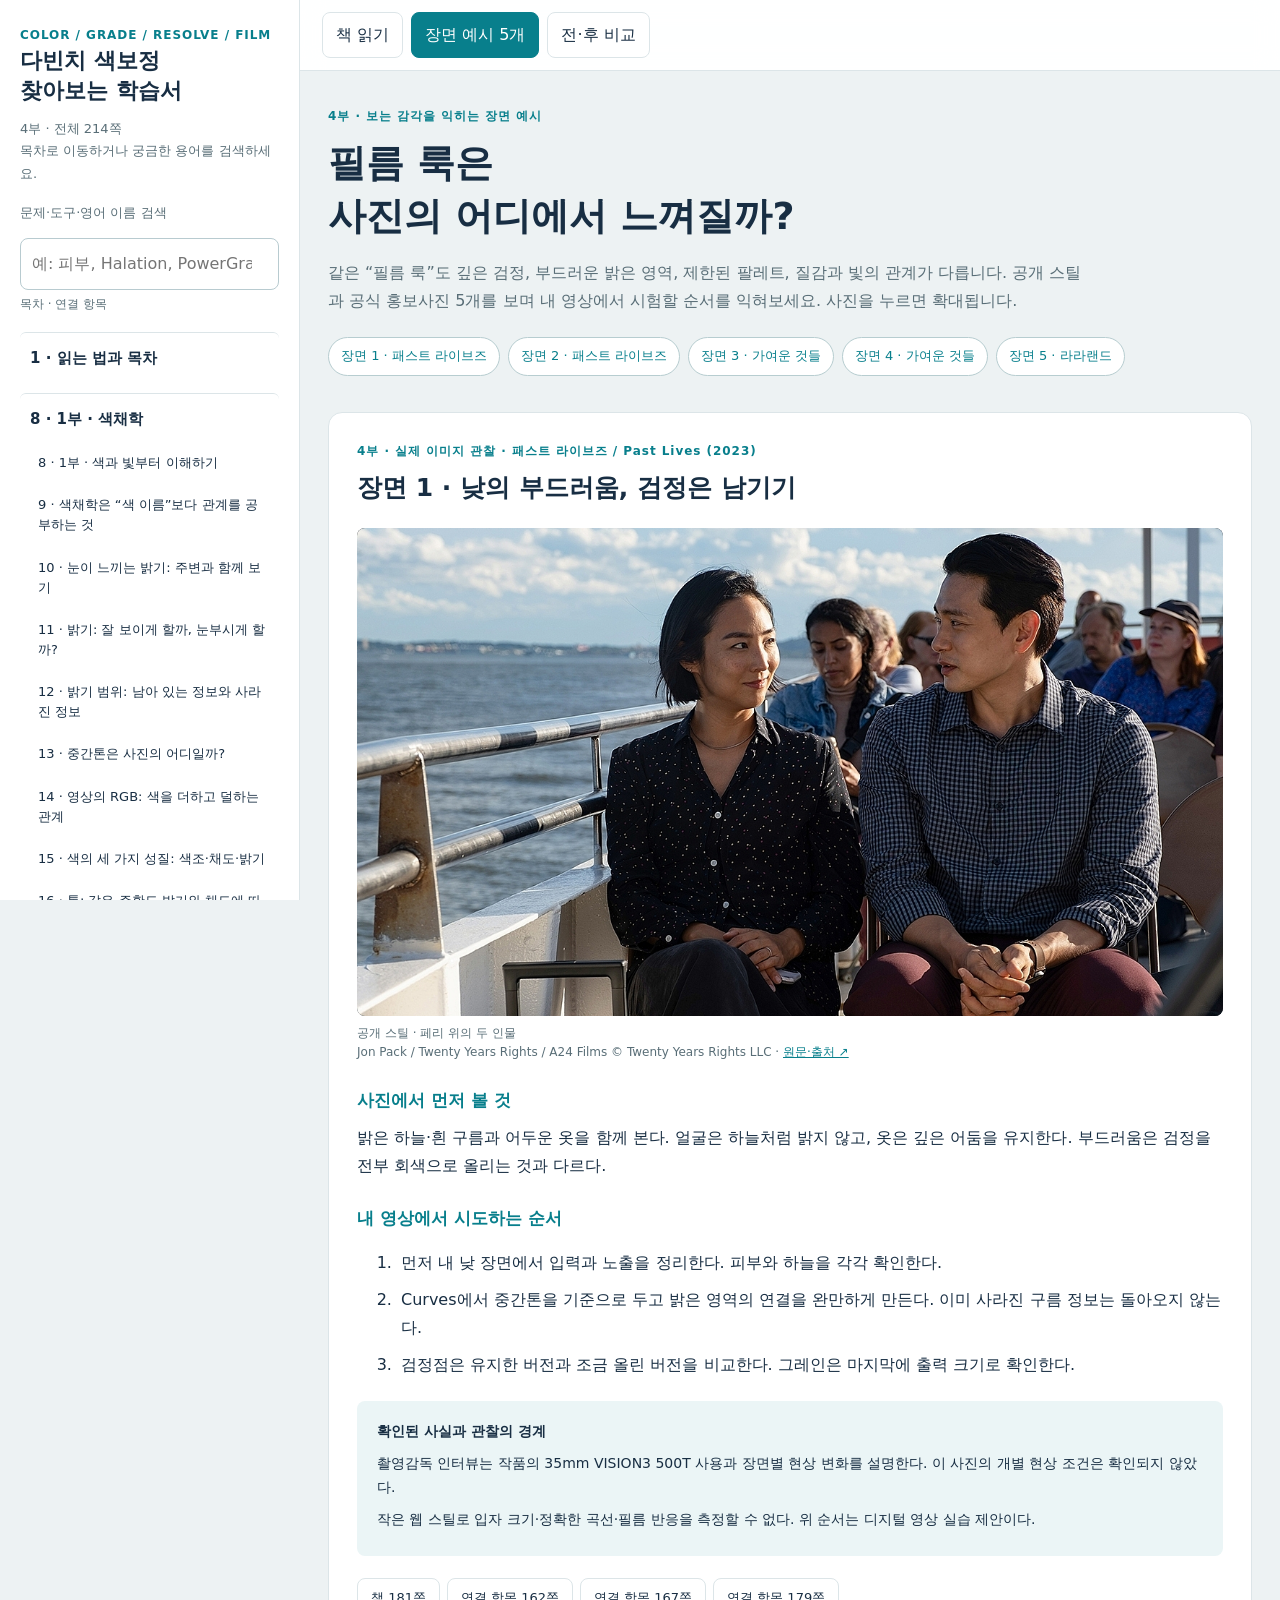
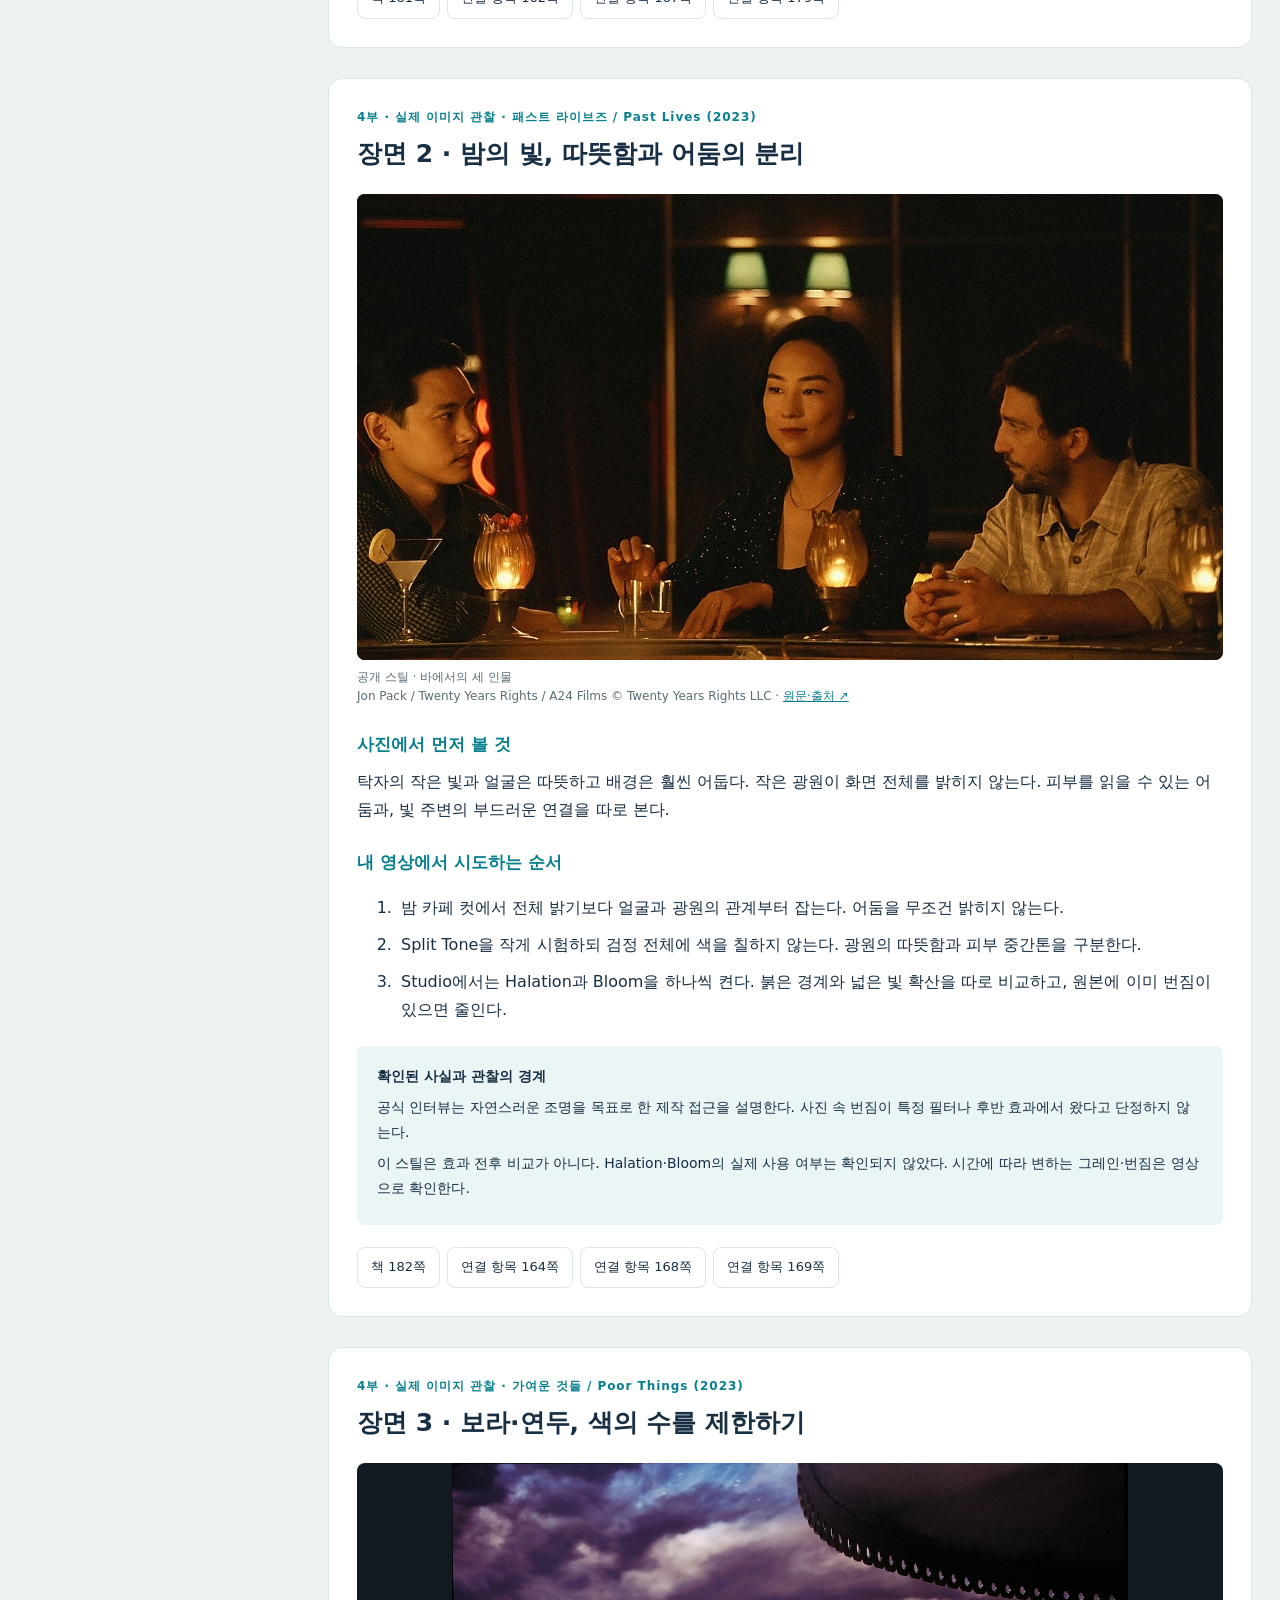
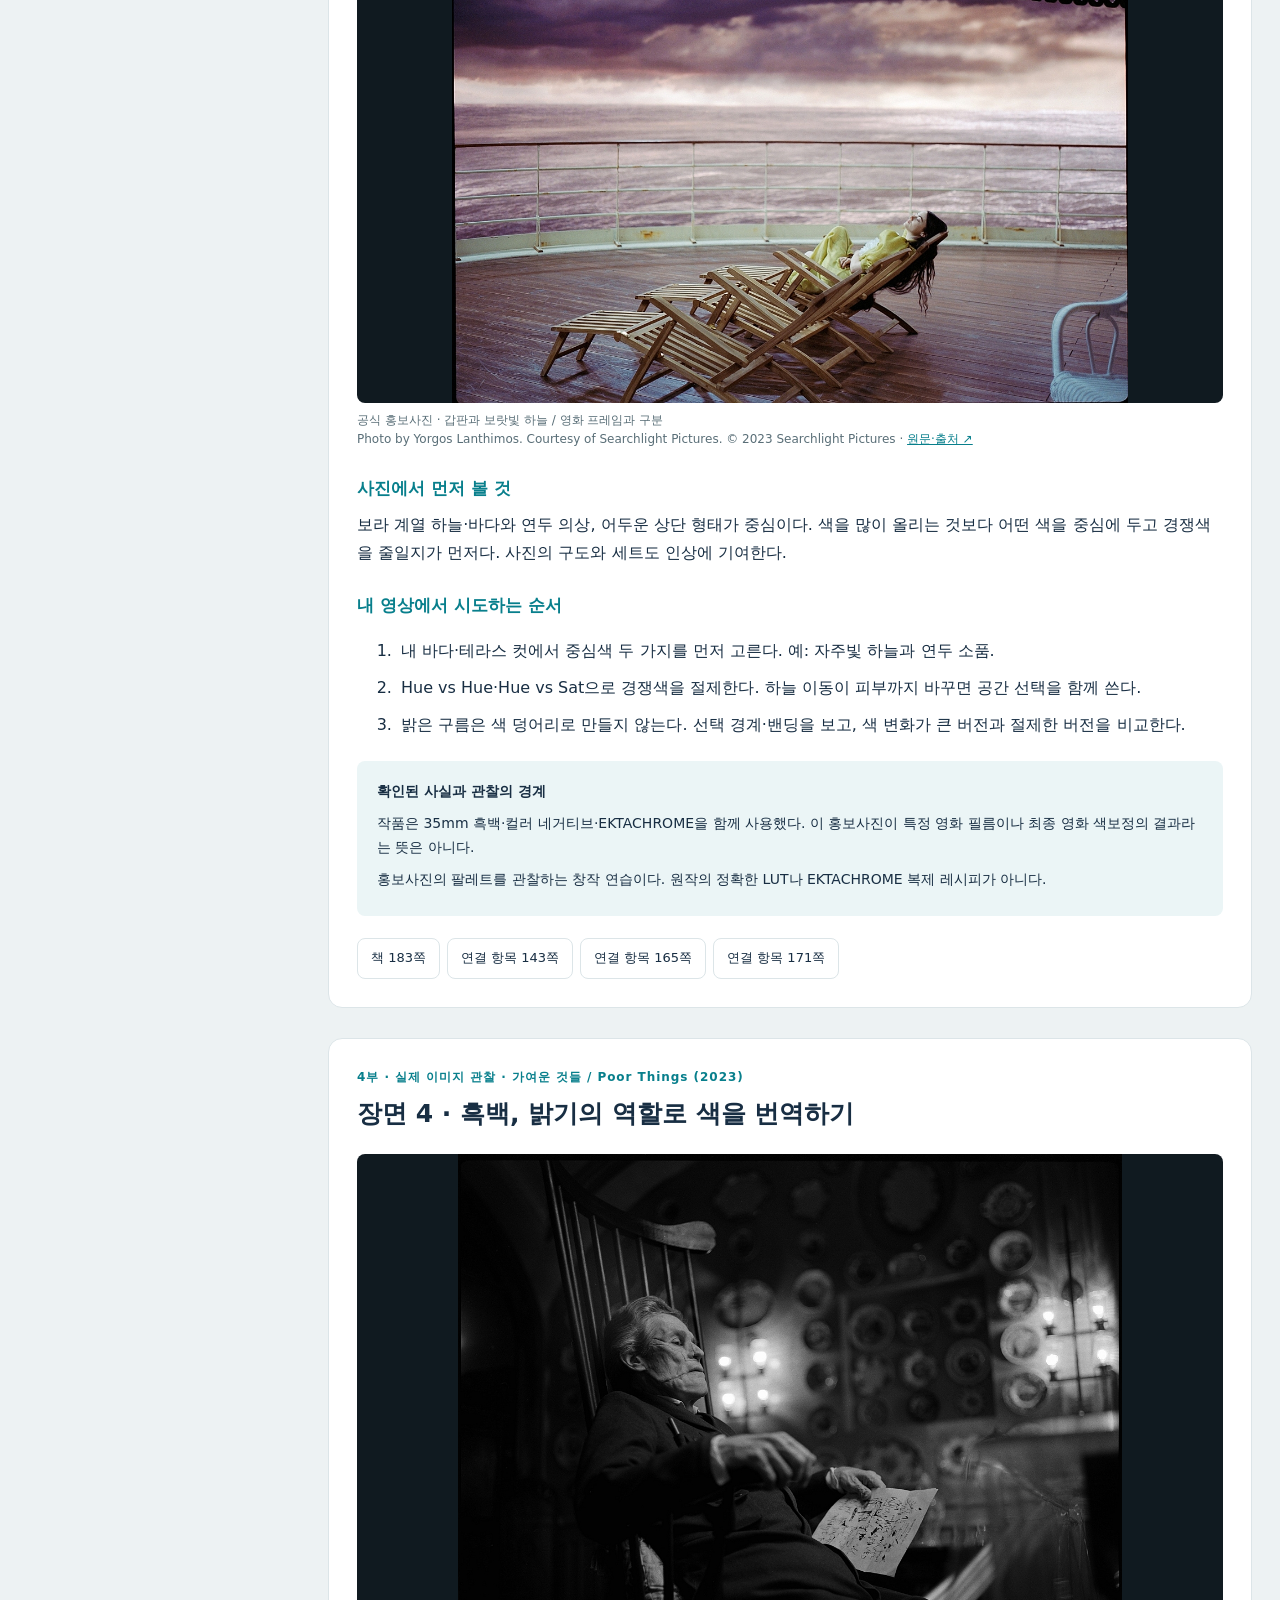
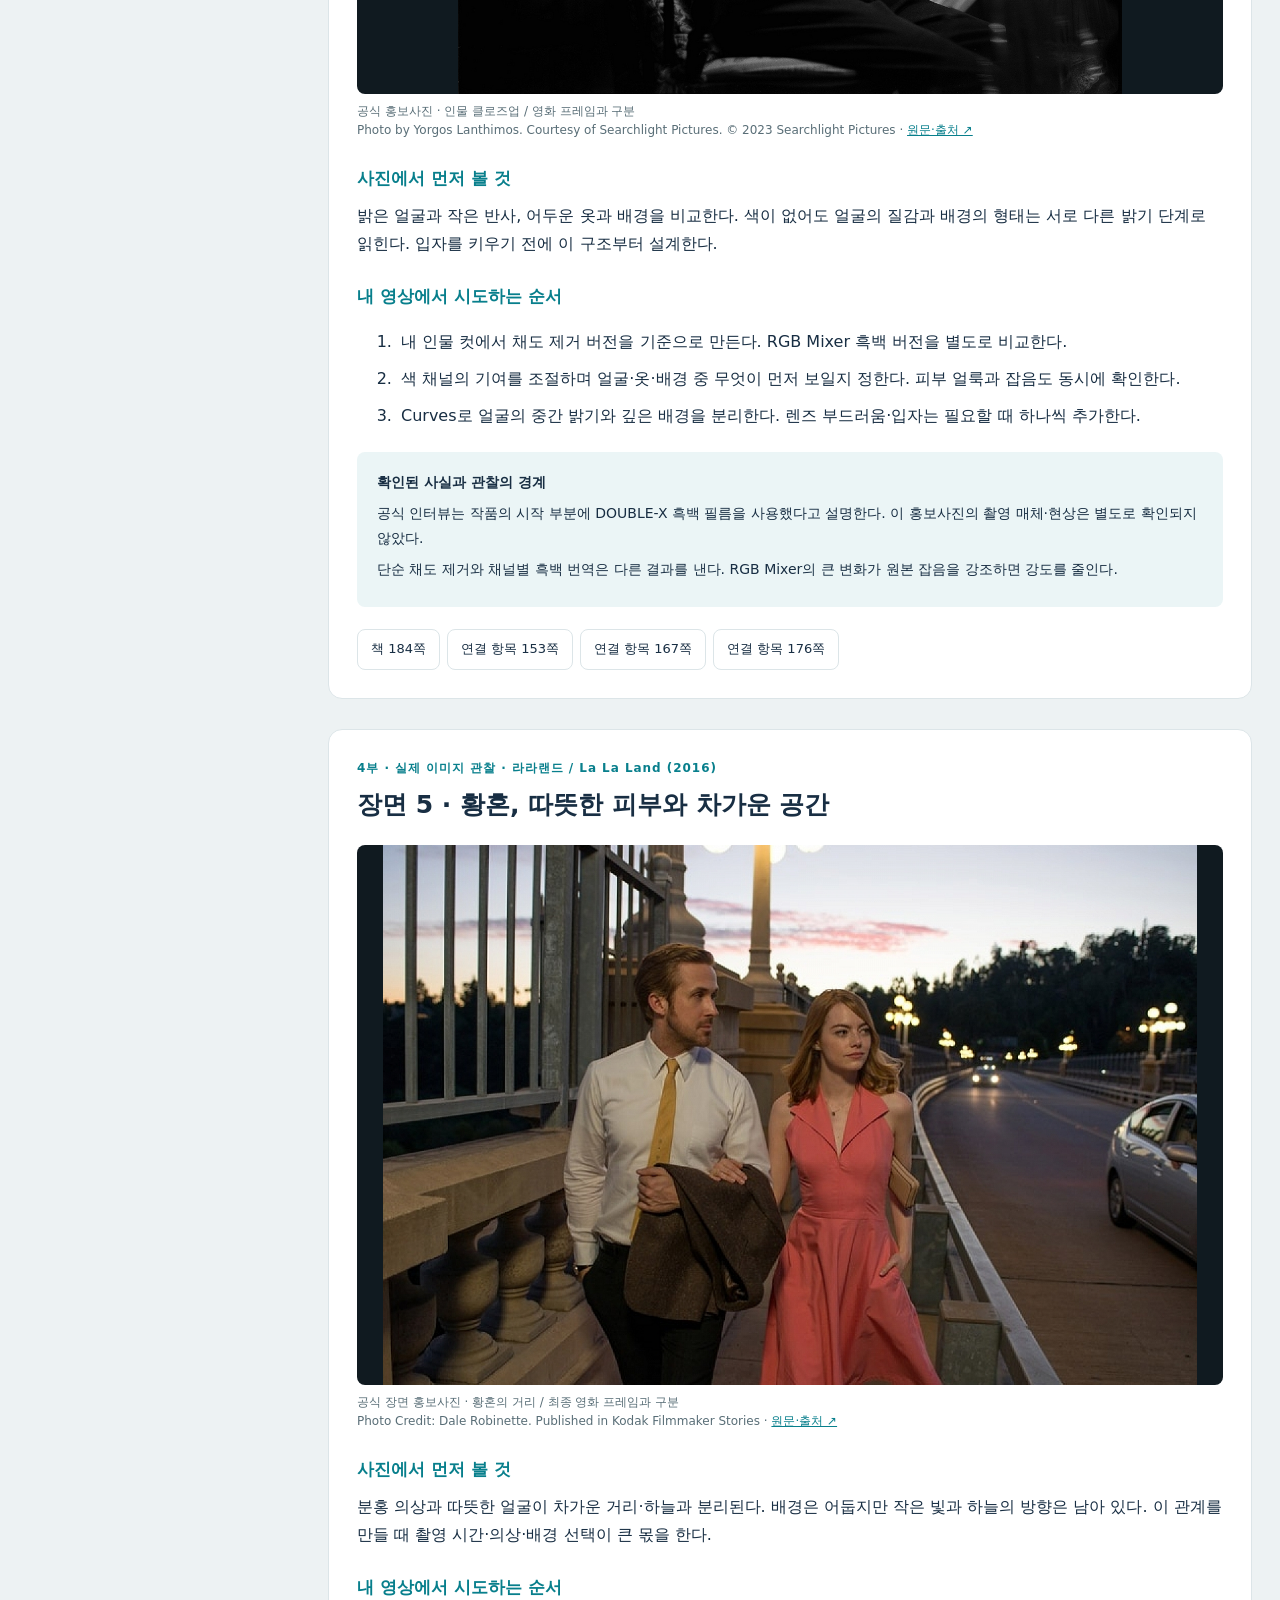
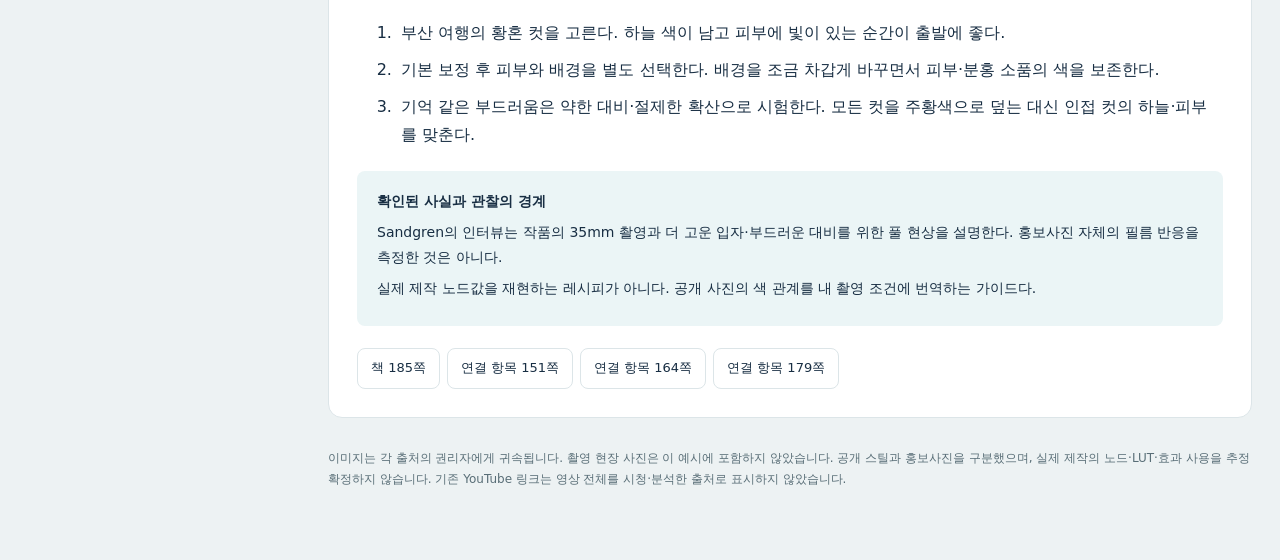
==== docs/index.html @ af492acb "Publish complete color grading workbook with 214 pages and interactive comparisons" ====
<!doctype html><html lang="ko"><head><meta charset="utf-8"><meta name="viewport" content="width=device-width,initial-scale=1"><title>다빈치 색보정 · 찾아보는 학습서</title><link rel="stylesheet" href="assets/site.css">
</head><body><div class="app"><aside id="sidebar"><div class="eyebrow">COLOR / GRADE / RESOLVE / FILM</div><div class="brand">다빈치 색보정<br>찾아보는 학습서</div><p class="intro">4부 · 전체 214쪽<br>목차로 이동하거나 궁금한 용어를 검색하세요.</p><label for="search" class="intro">문제·도구·영어 이름 검색</label><input id="search" class="search" type="search" placeholder="예: 피부, Halation, PowerGrade" autocomplete="off"><div class="status" id="searchStatus" aria-live="polite"></div><nav id="nav" aria-label="목차와 검색 결과"></nav></aside><main class="main"><header class="toolbar"><button id="menu" aria-label="목차 열기">☰ 목차</button><button id="bookTab" class="tab">책 읽기</button><button id="galleryTab" class="tab selected">장면 예시 5개</button><button id="compareTab" class="tab">전·후 비교</button><div class="spacer"></div><div id="paging" class="hidden"><button id="prev" aria-label="이전 쪽">←</button> <label for="pageInput">쪽</label> <input id="pageInput" type="number" min="1" max="214" value="161"> / 214 <button id="next" aria-label="다음 쪽">→</button></div></header><section id="gallery" class="gallery"><div class="eyebrow">4부 · 보는 감각을 익히는 장면 예시</div><h1>필름 룩은<br>사진의 어디에서 느껴질까?</h1><p class="gallery-lead">같은 “필름 룩”도 깊은 검정, 부드러운 밝은 영역, 제한된 팔레트, 질감과 빛의 관계가 다릅니다. 공개 스틸과 공식 홍보사진 5개를 보며 내 영상에서 시험할 순서를 익혀보세요. 사진을 누르면 확대됩니다.</p><div class="jump"><a href="#case-181">장면 1 · 패스트 라이브즈</a><a href="#case-182">장면 2 · 패스트 라이브즈</a><a href="#case-183">장면 3 · 가여운 것들</a><a href="#case-184">장면 4 · 가여운 것들</a><a href="#case-185">장면 5 · 라라랜드</a></div><article class="case" id="case-181"><div class="eyebrow">4부 · 실제 이미지 관찰 · 패스트 라이브즈 / Past Lives (2023)</div><h2>장면 1 · 낮의 부드러움, 검정은 남기기</h2><button class="photo-button" data-zoom="1" aria-label="장면 이미지 확대"><img loading="lazy" decoding="async" src="assets/images/823eb3d9e0256dcfe4535364.jpg" alt="공개 스틸 · 페리 위의 두 인물"></button><p class="caption">공개 스틸 · 페리 위의 두 인물<br>Jon Pack / Twenty Years Rights / A24 Films © Twenty Years Rights LLC · <a href="https://www.kodak.com/en/motion/blog-post/past-lives/" target="_blank" rel="noopener">원문·출처 ↗</a></p><h3>사진에서 먼저 볼 것</h3><p>밝은 하늘·흰 구름과 어두운 옷을 함께 본다. 얼굴은 하늘처럼 밝지 않고, 옷은 깊은 어둠을 유지한다. 부드러움은 검정을 전부 회색으로 올리는 것과 다르다.</p><h3>내 영상에서 시도하는 순서</h3><ol><li>먼저 내 낮 장면에서 입력과 노출을 정리한다. 피부와 하늘을 각각 확인한다.</li><li>Curves에서 중간톤을 기준으로 두고 밝은 영역의 연결을 완만하게 만든다. 이미 사라진 구름 정보는 돌아오지 않는다.</li><li>검정점은 유지한 버전과 조금 올린 버전을 비교한다. 그레인은 마지막에 출력 크기로 확인한다.</li></ol><div class="note"><strong>확인된 사실과 관찰의 경계</strong><p>촬영감독 인터뷰는 작품의 35mm VISION3 500T 사용과 장면별 현상 변화를 설명한다. 이 사진의 개별 현상 조건은 확인되지 않았다.</p><p>작은 웹 스틸로 입자 크기·정확한 곡선·필름 반응을 측정할 수 없다. 위 순서는 디지털 영상 실습 제안이다.</p></div><div class="related"><button data-page="181">책 181쪽</button><button data-page="162">연결 항목 162쪽</button><button data-page="167">연결 항목 167쪽</button><button data-page="179">연결 항목 179쪽</button></div></article><article class="case" id="case-182"><div class="eyebrow">4부 · 실제 이미지 관찰 · 패스트 라이브즈 / Past Lives (2023)</div><h2>장면 2 · 밤의 빛, 따뜻함과 어둠의 분리</h2><button class="photo-button" data-zoom="1" aria-label="장면 이미지 확대"><img loading="lazy" decoding="async" src="assets/images/79b90610fb35719395bbccd5.jpg" alt="공개 스틸 · 바에서의 세 인물"></button><p class="caption">공개 스틸 · 바에서의 세 인물<br>Jon Pack / Twenty Years Rights / A24 Films © Twenty Years Rights LLC · <a href="https://www.kodak.com/en/motion/blog-post/past-lives/" target="_blank" rel="noopener">원문·출처 ↗</a></p><h3>사진에서 먼저 볼 것</h3><p>탁자의 작은 빛과 얼굴은 따뜻하고 배경은 훨씬 어둡다. 작은 광원이 화면 전체를 밝히지 않는다. 피부를 읽을 수 있는 어둠과, 빛 주변의 부드러운 연결을 따로 본다.</p><h3>내 영상에서 시도하는 순서</h3><ol><li>밤 카페 컷에서 전체 밝기보다 얼굴과 광원의 관계부터 잡는다. 어둠을 무조건 밝히지 않는다.</li><li>Split Tone을 작게 시험하되 검정 전체에 색을 칠하지 않는다. 광원의 따뜻함과 피부 중간톤을 구분한다.</li><li>Studio에서는 Halation과 Bloom을 하나씩 켠다. 붉은 경계와 넓은 빛 확산을 따로 비교하고, 원본에 이미 번짐이 있으면 줄인다.</li></ol><div class="note"><strong>확인된 사실과 관찰의 경계</strong><p>공식 인터뷰는 자연스러운 조명을 목표로 한 제작 접근을 설명한다. 사진 속 번짐이 특정 필터나 후반 효과에서 왔다고 단정하지 않는다.</p><p>이 스틸은 효과 전후 비교가 아니다. Halation·Bloom의 실제 사용 여부는 확인되지 않았다. 시간에 따라 변하는 그레인·번짐은 영상으로 확인한다.</p></div><div class="related"><button data-page="182">책 182쪽</button><button data-page="164">연결 항목 164쪽</button><button data-page="168">연결 항목 168쪽</button><button data-page="169">연결 항목 169쪽</button></div></article><article class="case" id="case-183"><div class="eyebrow">4부 · 실제 이미지 관찰 · 가여운 것들 / Poor Things (2023)</div><h2>장면 3 · 보라·연두, 색의 수를 제한하기</h2><button class="photo-button" data-zoom="1" aria-label="장면 이미지 확대"><img loading="lazy" decoding="async" src="assets/images/cfcd561daa8208e9f5d9e74b.jpg" alt="공식 홍보사진 · 갑판과 보랏빛 하늘 / 영화 프레임과 구분"></button><p class="caption">공식 홍보사진 · 갑판과 보랏빛 하늘 / 영화 프레임과 구분<br>Photo by Yorgos Lanthimos. Courtesy of Searchlight Pictures. © 2023 Searchlight Pictures · <a href="https://www.kodak.com/en/motion/blog-post/poor-things/" target="_blank" rel="noopener">원문·출처 ↗</a></p><h3>사진에서 먼저 볼 것</h3><p>보라 계열 하늘·바다와 연두 의상, 어두운 상단 형태가 중심이다. 색을 많이 올리는 것보다 어떤 색을 중심에 두고 경쟁색을 줄일지가 먼저다. 사진의 구도와 세트도 인상에 기여한다.</p><h3>내 영상에서 시도하는 순서</h3><ol><li>내 바다·테라스 컷에서 중심색 두 가지를 먼저 고른다. 예: 자주빛 하늘과 연두 소품.</li><li>Hue vs Hue·Hue vs Sat으로 경쟁색을 절제한다. 하늘 이동이 피부까지 바꾸면 공간 선택을 함께 쓴다.</li><li>밝은 구름은 색 덩어리로 만들지 않는다. 선택 경계·밴딩을 보고, 색 변화가 큰 버전과 절제한 버전을 비교한다.</li></ol><div class="note"><strong>확인된 사실과 관찰의 경계</strong><p>작품은 35mm 흑백·컬러 네거티브·EKTACHROME을 함께 사용했다. 이 홍보사진이 특정 영화 필름이나 최종 영화 색보정의 결과라는 뜻은 아니다.</p><p>홍보사진의 팔레트를 관찰하는 창작 연습이다. 원작의 정확한 LUT나 EKTACHROME 복제 레시피가 아니다.</p></div><div class="related"><button data-page="183">책 183쪽</button><button data-page="143">연결 항목 143쪽</button><button data-page="165">연결 항목 165쪽</button><button data-page="171">연결 항목 171쪽</button></div></article><article class="case" id="case-184"><div class="eyebrow">4부 · 실제 이미지 관찰 · 가여운 것들 / Poor Things (2023)</div><h2>장면 4 · 흑백, 밝기의 역할로 색을 번역하기</h2><button class="photo-button" data-zoom="1" aria-label="장면 이미지 확대"><img loading="lazy" decoding="async" src="assets/images/c0706a14b0b24c38131659e8.jpg" alt="공식 홍보사진 · 인물 클로즈업 / 영화 프레임과 구분"></button><p class="caption">공식 홍보사진 · 인물 클로즈업 / 영화 프레임과 구분<br>Photo by Yorgos Lanthimos. Courtesy of Searchlight Pictures. © 2023 Searchlight Pictures · <a href="https://www.kodak.com/en/motion/blog-post/poor-things/" target="_blank" rel="noopener">원문·출처 ↗</a></p><h3>사진에서 먼저 볼 것</h3><p>밝은 얼굴과 작은 반사, 어두운 옷과 배경을 비교한다. 색이 없어도 얼굴의 질감과 배경의 형태는 서로 다른 밝기 단계로 읽힌다. 입자를 키우기 전에 이 구조부터 설계한다.</p><h3>내 영상에서 시도하는 순서</h3><ol><li>내 인물 컷에서 채도 제거 버전을 기준으로 만든다. RGB Mixer 흑백 버전을 별도로 비교한다.</li><li>색 채널의 기여를 조절하며 얼굴·옷·배경 중 무엇이 먼저 보일지 정한다. 피부 얼룩과 잡음도 동시에 확인한다.</li><li>Curves로 얼굴의 중간 밝기와 깊은 배경을 분리한다. 렌즈 부드러움·입자는 필요할 때 하나씩 추가한다.</li></ol><div class="note"><strong>확인된 사실과 관찰의 경계</strong><p>공식 인터뷰는 작품의 시작 부분에 DOUBLE-X 흑백 필름을 사용했다고 설명한다. 이 홍보사진의 촬영 매체·현상은 별도로 확인되지 않았다.</p><p>단순 채도 제거와 채널별 흑백 번역은 다른 결과를 낸다. RGB Mixer의 큰 변화가 원본 잡음을 강조하면 강도를 줄인다.</p></div><div class="related"><button data-page="184">책 184쪽</button><button data-page="153">연결 항목 153쪽</button><button data-page="167">연결 항목 167쪽</button><button data-page="176">연결 항목 176쪽</button></div></article><article class="case" id="case-185"><div class="eyebrow">4부 · 실제 이미지 관찰 · 라라랜드 / La La Land (2016)</div><h2>장면 5 · 황혼, 따뜻한 피부와 차가운 공간</h2><button class="photo-button" data-zoom="1" aria-label="장면 이미지 확대"><img loading="lazy" decoding="async" src="assets/images/c936b6c11aff1d469ea8ab65.jpg" alt="공식 장면 홍보사진 · 황혼의 거리 / 최종 영화 프레임과 구분"></button><p class="caption">공식 장면 홍보사진 · 황혼의 거리 / 최종 영화 프레임과 구분<br>Photo Credit: Dale Robinette. Published in Kodak Filmmaker Stories · <a href="https://www.kodak.com/en/motion/blog-post/la-la-land/" target="_blank" rel="noopener">원문·출처 ↗</a></p><h3>사진에서 먼저 볼 것</h3><p>분홍 의상과 따뜻한 얼굴이 차가운 거리·하늘과 분리된다. 배경은 어둡지만 작은 빛과 하늘의 방향은 남아 있다. 이 관계를 만들 때 촬영 시간·의상·배경 선택이 큰 몫을 한다.</p><h3>내 영상에서 시도하는 순서</h3><ol><li>부산 여행의 황혼 컷을 고른다. 하늘 색이 남고 피부에 빛이 있는 순간이 출발에 좋다.</li><li>기본 보정 후 피부와 배경을 별도 선택한다. 배경을 조금 차갑게 바꾸면서 피부·분홍 소품의 색을 보존한다.</li><li>기억 같은 부드러움은 약한 대비·절제한 확산으로 시험한다. 모든 컷을 주황색으로 덮는 대신 인접 컷의 하늘·피부를 맞춘다.</li></ol><div class="note"><strong>확인된 사실과 관찰의 경계</strong><p>Sandgren의 인터뷰는 작품의 35mm 촬영과 더 고운 입자·부드러운 대비를 위한 풀 현상을 설명한다. 홍보사진 자체의 필름 반응을 측정한 것은 아니다.</p><p>실제 제작 노드값을 재현하는 레시피가 아니다. 공개 사진의 색 관계를 내 촬영 조건에 번역하는 가이드다.</p></div><div class="related"><button data-page="185">책 185쪽</button><button data-page="151">연결 항목 151쪽</button><button data-page="164">연결 항목 164쪽</button><button data-page="179">연결 항목 179쪽</button></div></article><footer>이미지는 각 출처의 권리자에게 귀속됩니다. 촬영 현장 사진은 이 예시에 포함하지 않았습니다. 공개 스틸과 홍보사진을 구분했으며, 실제 제작의 노드·LUT·효과 사용을 추정 확정하지 않습니다. 기존 YouTube 링크는 영상 전체를 시청·분석한 출처로 표시하지 않았습니다.</footer></section><section id="compare" class="gallery hidden"><div class="eyebrow">BEFORE / AFTER · 전체 비교 예시</div><h1>가운데 바를 움직여<br>변화한 곳을 찾아보세요.</h1><p class="gallery-lead">책의 비교 예시 62개 항목, 95개 변형을 모았습니다. 커브·색온도·채도·부분 보정·필름 효과까지 기준과 변형을 비교하세요. 컴퓨터와 휴대폰에서 가운데 손잡이를 드래그하거나 아래 슬라이더·버튼을 사용할 수 있습니다. 왼쪽은 기준, 오른쪽은 선택한 변형입니다.</p><div class="comparison-filter"><label>분류 <select id="compareCategory"><option value="all">전체</option><option value="color">색채·밝기·배색</option><option value="curves">커브·검정·하이라이트</option><option value="partial">도구·부분 보정·매칭</option><option value="film">필름·할레이션·그레인·빛번짐</option></select></label><label>바로 찾기 <input id="compareSearch" type="search" placeholder="예: 역S, 검정, 틴트"></label><label>항목 이동 <select id="compareJump"><option value="">비교 예시 선택</option><option value="compare-11">11쪽 · 밝기: 잘 보이게 할까, 눈부시게 할까?</option><option value="compare-12">12쪽 · 밝기 범위: 남아 있는 정보와 사라진 정보</option><option value="compare-15">15쪽 · 색의 세 가지 성질: 색조·채도·밝기</option><option value="compare-17">17쪽 · 색 조절: 따뜻함과 진함은 다르다</option><option value="compare-20">20쪽 · 색온도 × 틴트: 두 축의 조합을 눈으로</option><option value="compare-21">21쪽 · 색온도 응용: 치우침을 고칠 때와 분위기를 만들 때</option><option value="compare-22">22쪽 · 틴트 응용: 초록을 줄인 뒤 자홍으로 넘기지 않기</option><option value="compare-23">23쪽 · 화이트밸런스: 빛의 색부터 정리하기</option><option value="compare-24">24쪽 · 혼합 조명: 한 번의 색온도로 둘 다 맞을까?</option><option value="compare-25">25쪽 · 대비 두 종류: 장면 전체와 작은 질감</option><option value="compare-26">26쪽 · 대비: 쨍함과 부드러움</option><option value="compare-27">27쪽 · 빛의 부드러움은 색온도와 다르다</option><option value="compare-28">28쪽 · 색 대비: “쨍함” 말고 무엇이 다른가?</option><option value="compare-34">34쪽 · 모든 색을 진하게 하지 않아도 눈길을 끌 수 있어</option><option value="compare-35">35쪽 · 밝고 연한 색감: 채도만 내리는 것과 비교</option><option value="compare-36">36쪽 · 포근함 만들기: 노랗게만 하면 될까?</option><option value="compare-37">37쪽 · 같은 장면, 다른 이야기: 네 가지 색감 시험</option><option value="compare-38">38쪽 · 색을 많이 바꾸면 줄무늬가 생기는 이유</option><option value="compare-49">49쪽 · 커브의 기울기: 밝기 차이를 벌리고 모으기</option><option value="compare-50">50쪽 · 커브는 밝기 길을 바꾸는 그림</option><option value="compare-51">51쪽 · 앵커 점: 바꾸고 싶은 곳과 지키고 싶은 곳</option><option value="compare-52">52쪽 · 6가지 커브: 결과부터 보기</option><option value="compare-53">53쪽 · 감마형 커브도 가능해: S자만 있는 게 아니다</option><option value="compare-54">54쪽 · S커브: 밋밋할 때 먼저 시험</option><option value="compare-55">55쪽 · 역S커브: 이미 너무 강한 대비</option><option value="compare-56">56쪽 · 가운데 올리기: 얼굴이 어두울 때</option><option value="compare-57">57쪽 · 밝은 영역 누르기: 눈부심 줄이기</option><option value="compare-58">58쪽 · 검정점 올리기: 부드러운 검정</option><option value="compare-59">59쪽 · 의도적 적용 1 · 해변을 역S로 부드럽게</option><option value="compare-60">60쪽 · 의도적 적용 2 · 야경에 약한 역S</option><option value="compare-61">61쪽 · 의도적 적용 3 · 검정은 유지하고 그림자만 올리기</option><option value="compare-62">62쪽 · 의도적 적용 4 · 수중 인물을 가운데 커브로</option><option value="compare-63">63쪽 · 의도적 적용 5 · 검정점만 약하게 들어 올리기</option><option value="compare-64">64쪽 · 의도적 적용 6 · 창빛의 눈부심 누르기</option><option value="compare-65">65쪽 · 일부러 망쳐보기: 평평한 구간과 검정 뭉침</option><option value="compare-66">66쪽 · RGB 커브로 색 나누기: 푸른 그림자·따뜻한 밝은 쪽</option><option value="compare-67">67쪽 · 커브를 겹치면: 같은 조절도 순서에 따라</option><option value="compare-77">77쪽 · 사례 1 · 따뜻한 카페의 판단 과정</option><option value="compare-78">78쪽 · 사례 2 · 차분한 해변, 역 S의 이유</option><option value="compare-79">79쪽 · 사례 3 · 야경의 어둠은 남겨두기</option><option value="compare-80">80쪽 · 사례 4 · 수중 얼굴과 물의 분리</option><option value="compare-82">82쪽 · LOG·RAW·색공간: 서로 다른 질문이다</option><option value="compare-87">87쪽 · 밝기 조절: 어디가 함께 바뀔까?</option><option value="compare-89">89쪽 · 스코프: 눈을 도와주는 밝기·색 지도</option><option value="compare-93">93쪽 · 배경만 덜 진하게: 선택 색 조절</option><option value="compare-94">94쪽 · 선택 커브 이름 읽기: 앞은 고르는 기준, 뒤는 바꾸는 것</option><option value="compare-95">95쪽 · Qualifier: 색·채도·밝기로 골라보기</option><option value="compare-96">96쪽 · 얼굴만 밝히기: 부분 보정과 추적</option><option value="compare-97">97쪽 · 컷 연결: 한 장보다 앞뒤 장면</option><option value="compare-98">98쪽 · 수중 장면: 잃어버린 빨강을 억지로 만들지 않기</option><option value="compare-100">100쪽 · 필름룩: 입자 하나보다 여러 요소의 조합</option><option value="compare-101">101쪽 · 할레이션: 밝은 경계의 따뜻한 번짐</option><option value="compare-101-detail">101쪽 · 할레이션: 밝은 경계의 따뜻한 번짐 · 같은 파도 확대</option><option value="compare-102">102쪽 · 필름그레인: 미세한 질감을 더하기</option><option value="compare-103">103쪽 · 몽환적인 빛번짐: 원본을 통째로 흐리지 않기</option><option value="compare-105">105쪽 · 무료 버전에서 연습할 수 있는 방향</option><option value="compare-114">114쪽 · 해변: 완만한 역 S 커브 만들기</option><option value="compare-115">115쪽 · 창문: 하이라이트를 보호하는 조정</option><option value="compare-116">116쪽 · 얼굴: Window와 Tracker로 공간 선택하기</option><option value="compare-117">117쪽 · 배경색: Hue vs Sat와 Qualifier의 차이</option><option value="compare-119">119쪽 · 수중: 색 복원보다 자연스러운 분리</option><option value="compare-120">120쪽 · 필름 룩: 효과마다 목적을 하나씩</option></select></label><div id="compareCount" aria-live="polite"></div></div><article class="case comparison-card" id="compare-11" data-category="color" data-page="11" data-title="밝기: 잘 보이게 할까, 눈부시게 할까?"><div class="eyebrow">책 11쪽 · 같은 장면 / 같은 단계 그림</div><h2>밝기: 잘 보이게 할까, 눈부시게 할까?</h2><label class="variant-label">비교할 변형 <select class="variant-select"><option value="0">어둡게 만든 예시</option><option value="1">밝게 만든 예시</option></select></label><div class="compare-stage" style="--pos:50%" data-before="101" data-variants="[{&quot;image&quot;: &quot;110&quot;, &quot;label&quot;: &quot;어둡게 만든 예시&quot;}, {&quot;image&quot;: &quot;111&quot;, &quot;label&quot;: &quot;밝게 만든 예시&quot;}]"><img class="before" alt="밝기: 잘 보이게 할까, 눈부시게 할까? · 기준" draggable="false" loading="lazy"><img class="after" alt="밝기: 잘 보이게 할까, 눈부시게 할까? · 변형" draggable="false" loading="lazy"><span class="before-label">BEFORE · 기준</span><span class="after-label">AFTER · 변형</span><div class="divider"><button class="drag-handle" aria-label="비교 경계 드래그" tabindex="-1">↔</button></div></div><div class="compare-control"><label for="range-compare-11">비교 경계 <output>50%</output></label><input id="range-compare-11" class="compare-range" type="range" min="0" max="100" value="50" aria-label="밝기: 잘 보이게 할까, 눈부시게 할까? 전후 비교 경계"><div class="compare-presets"><button data-percent="0">후 전체</button><button data-percent="50">반씩</button><button data-percent="100">전 전체</button></div></div><p>볼과 창밖을 함께 보자 왼쪽은 볼과 옷이 덜 보여. 오른쪽은 볼이 밝아졌지만 창밖과 옷의 밝은 무늬가 뭉칠 수 있어. 전체를 밝히</p><p class="caption">왼쪽 기준: 기준 사진 · 오른쪽: 위에서 선택한 변형.<br>사진의 밝기·색·질감 변화를 설명하는 교육용 예시이며 실제 Resolve 출력·카메라 LOG·필름 응답의 재현이 아니다. 사진 출처는 책 127쪽.</p><div class="related"><button data-page="11">설명·커브 그림 11쪽</button><button data-page="127">출처 127쪽</button></div></article><article class="case comparison-card" id="compare-12" data-category="color" data-page="12" data-title="밝기 범위: 남아 있는 정보와 사라진 정보"><div class="eyebrow">책 12쪽 · 같은 장면 / 같은 단계 그림</div><h2>밝기 범위: 남아 있는 정보와 사라진 정보</h2><label class="variant-label">비교할 변형 <select class="variant-select"><option value="0">잘라낸 뒤 전체를 어둡게</option></select></label><div class="compare-stage" style="--pos:50%" data-before="116" data-variants="[{&quot;image&quot;: &quot;117&quot;, &quot;label&quot;: &quot;잘라낸 뒤 전체를 어둡게&quot;}]"><img class="before" alt="밝기 범위: 남아 있는 정보와 사라진 정보 · 기준" draggable="false" loading="lazy"><img class="after" alt="밝기 범위: 남아 있는 정보와 사라진 정보 · 변형" draggable="false" loading="lazy"><span class="before-label">BEFORE · 기준</span><span class="after-label">AFTER · 변형</span><div class="divider"><button class="drag-handle" aria-label="비교 경계 드래그" tabindex="-1">↔</button></div></div><div class="compare-control"><label for="range-compare-12">비교 경계 <output>50%</output></label><input id="range-compare-12" class="compare-range" type="range" min="0" max="100" value="50" aria-label="밝기 범위: 남아 있는 정보와 사라진 정보 전후 비교 경계"><div class="compare-presets"><button data-percent="0">후 전체</button><button data-percent="50">반씩</button><button data-percent="100">전 전체</button></div></div><p>흰 부분을 내렸는데 무늬가 안 돌아와 왼쪽에서 여러 밝은 값이 모두 흰색으로 뭉쳤어. 그 결과를 어둡게 만든 오른쪽에서는 뭉친 흰 부분이 회색</p><p class="caption">왼쪽 기준: 일부러 밝기를 잘라낸 예시 · 오른쪽: 위에서 선택한 변형.<br>사진의 밝기·색·질감 변화를 설명하는 교육용 예시이며 실제 Resolve 출력·카메라 LOG·필름 응답의 재현이 아니다. 사진 출처는 책 127쪽.</p><div class="related"><button data-page="12">설명·커브 그림 12쪽</button><button data-page="127">출처 127쪽</button></div></article><article class="case comparison-card" id="compare-15" data-category="color" data-page="15" data-title="색의 세 가지 성질: 색조·채도·밝기"><div class="eyebrow">책 15쪽 · 같은 장면 / 같은 단계 그림</div><h2>색의 세 가지 성질: 색조·채도·밝기</h2><label class="variant-label">비교할 변형 <select class="variant-select"><option value="0">색 방향을 바꾼 예시</option><option value="1">채도를 줄인 예시</option><option value="2">밝기를 낮춘 예시</option></select></label><div class="compare-stage" style="--pos:50%" data-before="96" data-variants="[{&quot;image&quot;: &quot;130&quot;, &quot;label&quot;: &quot;색 방향을 바꾼 예시&quot;}, {&quot;image&quot;: &quot;131&quot;, &quot;label&quot;: &quot;채도를 줄인 예시&quot;}, {&quot;image&quot;: &quot;132&quot;, &quot;label&quot;: &quot;밝기를 낮춘 예시&quot;}]"><img class="before" alt="색의 세 가지 성질: 색조·채도·밝기 · 기준" draggable="false" loading="lazy"><img class="after" alt="색의 세 가지 성질: 색조·채도·밝기 · 변형" draggable="false" loading="lazy"><span class="before-label">BEFORE · 기준</span><span class="after-label">AFTER · 변형</span><div class="divider"><button class="drag-handle" aria-label="비교 경계 드래그" tabindex="-1">↔</button></div></div><div class="compare-control"><label for="range-compare-15">비교 경계 <output>50%</output></label><input id="range-compare-15" class="compare-range" type="range" min="0" max="100" value="50" aria-label="색의 세 가지 성질: 색조·채도·밝기 전후 비교 경계"><div class="compare-presets"><button data-percent="0">후 전체</button><button data-percent="50">반씩</button><button data-percent="100">전 전체</button></div></div><p>같은 “차분함”도 방법이 달라 채도를 줄이면 색이 덜 튀어. 밝기를 낮추면 어둡고 무거워질 수 있어. 색을 청록 쪽으로 옮기면 느낌이 달</p><p class="caption">왼쪽 기준: 원래 기준 사진 · 오른쪽: 위에서 선택한 변형.<br>사진의 밝기·색·질감 변화를 설명하는 교육용 예시이며 실제 Resolve 출력·카메라 LOG·필름 응답의 재현이 아니다. 사진 출처는 책 127쪽.</p><div class="related"><button data-page="15">설명·커브 그림 15쪽</button><button data-page="127">출처 127쪽</button></div></article><article class="case comparison-card" id="compare-17" data-category="color" data-page="17" data-title="색 조절: 따뜻함과 진함은 다르다"><div class="eyebrow">책 17쪽 · 같은 장면 / 같은 단계 그림</div><h2>색 조절: 따뜻함과 진함은 다르다</h2><label class="variant-label">비교할 변형 <select class="variant-select"><option value="0">따뜻한 방향</option><option value="1">색을 연하게</option><option value="2">초록빛 치우침 예시</option></select></label><div class="compare-stage" style="--pos:50%" data-before="101" data-variants="[{&quot;image&quot;: &quot;141&quot;, &quot;label&quot;: &quot;따뜻한 방향&quot;}, {&quot;image&quot;: &quot;142&quot;, &quot;label&quot;: &quot;색을 연하게&quot;}, {&quot;image&quot;: &quot;143&quot;, &quot;label&quot;: &quot;초록빛 치우침 예시&quot;}]"><img class="before" alt="색 조절: 따뜻함과 진함은 다르다 · 기준" draggable="false" loading="lazy"><img class="after" alt="색 조절: 따뜻함과 진함은 다르다 · 변형" draggable="false" loading="lazy"><span class="before-label">BEFORE · 기준</span><span class="after-label">AFTER · 변형</span><div class="divider"><button class="drag-handle" aria-label="비교 경계 드래그" tabindex="-1">↔</button></div></div><div class="compare-control"><label for="range-compare-17">비교 경계 <output>50%</output></label><input id="range-compare-17" class="compare-range" type="range" min="0" max="100" value="50" aria-label="색 조절: 따뜻함과 진함은 다르다 전후 비교 경계"><div class="compare-presets"><button data-percent="0">후 전체</button><button data-percent="50">반씩</button><button data-percent="100">전 전체</button></div></div><p>도구 이름 쉽게 이해하면 Temperature / 색온도 따뜻함↔차가움 관계를 바꾸기</p><p class="caption">왼쪽 기준: 기준 사진 · 오른쪽: 위에서 선택한 변형.<br>사진의 밝기·색·질감 변화를 설명하는 교육용 예시이며 실제 Resolve 출력·카메라 LOG·필름 응답의 재현이 아니다. 사진 출처는 책 127쪽.</p><div class="related"><button data-page="17">설명·커브 그림 17쪽</button><button data-page="127">출처 127쪽</button></div></article><article class="case comparison-card" id="compare-20" data-category="color" data-page="20" data-title="색온도 × 틴트: 두 축의 조합을 눈으로"><div class="eyebrow">책 20쪽 · 같은 장면 / 같은 단계 그림</div><h2>색온도 × 틴트: 두 축의 조합을 눈으로</h2><label class="variant-label">비교할 변형 <select class="variant-select"><option value="0">초록 / 차가움</option><option value="1">초록 / 기준</option><option value="2">초록 / 따뜻함</option><option value="3">기준 / 차가움</option><option value="4">기준 / 따뜻함</option><option value="5">자홍 / 차가움</option><option value="6">자홍 / 기준</option><option value="7">자홍 / 따뜻함</option></select></label><div class="compare-stage" style="--pos:50%" data-before="101" data-variants="[{&quot;image&quot;: &quot;168&quot;, &quot;label&quot;: &quot;초록 / 차가움&quot;}, {&quot;image&quot;: &quot;169&quot;, &quot;label&quot;: &quot;초록 / 기준&quot;}, {&quot;image&quot;: &quot;170&quot;, &quot;label&quot;: &quot;초록 / 따뜻함&quot;}, {&quot;image&quot;: &quot;171&quot;, &quot;label&quot;: &quot;기준 / 차가움&quot;}, {&quot;image&quot;: &quot;172&quot;, &quot;label&quot;: &quot;기준 / 따뜻함&quot;}, {&quot;image&quot;: &quot;173&quot;, &quot;label&quot;: &quot;자홍 / 차가움&quot;}, {&quot;image&quot;: &quot;174&quot;, &quot;label&quot;: &quot;자홍 / 기준&quot;}, {&quot;image&quot;: &quot;175&quot;, &quot;label&quot;: &quot;자홍 / 따뜻함&quot;}]"><img class="before" alt="색온도 × 틴트: 두 축의 조합을 눈으로 · 기준" draggable="false" loading="lazy"><img class="after" alt="색온도 × 틴트: 두 축의 조합을 눈으로 · 변형" draggable="false" loading="lazy"><span class="before-label">BEFORE · 기준</span><span class="after-label">AFTER · 변형</span><div class="divider"><button class="drag-handle" aria-label="비교 경계 드래그" tabindex="-1">↔</button></div></div><div class="compare-control"><label for="range-compare-20">비교 경계 <output>50%</output></label><input id="range-compare-20" class="compare-range" type="range" min="0" max="100" value="50" aria-label="색온도 × 틴트: 두 축의 조합을 눈으로 전후 비교 경계"><div class="compare-presets"><button data-percent="0">후 전체</button><button data-percent="50">반씩</button><button data-percent="100">전 전체</button></div></div><p>따뜻한데도 초록일 수 있어 오른쪽 위를 봐. 따뜻한 방향으로 옮겼어도 초록 치우침은 남아. 이럴 때 색온도만 더 올리면 누런 초록이</p><p class="caption">왼쪽 기준: 기준 / 기준 · 오른쪽: 위에서 선택한 변형.<br>사진의 밝기·색·질감 변화를 설명하는 교육용 예시이며 실제 Resolve 출력·카메라 LOG·필름 응답의 재현이 아니다. 사진 출처는 책 127쪽.</p><div class="related"><button data-page="20">설명·커브 그림 20쪽</button><button data-page="127">출처 127쪽</button></div></article><article class="case comparison-card" id="compare-21" data-category="color" data-page="21" data-title="색온도 응용: 치우침을 고칠 때와 분위기를 만들 때"><div class="eyebrow">책 21쪽 · 같은 장면 / 같은 단계 그림</div><h2>색온도 응용: 치우침을 고칠 때와 분위기를 만들 때</h2><label class="variant-label">비교할 변형 <select class="variant-select"><option value="0">기준 상태로 돌아오기</option><option value="1">기준에서 따뜻함 추가</option></select></label><div class="compare-stage" style="--pos:50%" data-before="184" data-variants="[{&quot;image&quot;: &quot;101&quot;, &quot;label&quot;: &quot;기준 상태로 돌아오기&quot;}, {&quot;image&quot;: &quot;11&quot;, &quot;label&quot;: &quot;기준에서 따뜻함 추가&quot;}]"><img class="before" alt="색온도 응용: 치우침을 고칠 때와 분위기를 만들 때 · 기준" draggable="false" loading="lazy"><img class="after" alt="색온도 응용: 치우침을 고칠 때와 분위기를 만들 때 · 변형" draggable="false" loading="lazy"><span class="before-label">BEFORE · 기준</span><span class="after-label">AFTER · 변형</span><div class="divider"><button class="drag-handle" aria-label="비교 경계 드래그" tabindex="-1">↔</button></div></div><div class="compare-control"><label for="range-compare-21">비교 경계 <output>50%</output></label><input id="range-compare-21" class="compare-range" type="range" min="0" max="100" value="50" aria-label="색온도 응용: 치우침을 고칠 때와 분위기를 만들 때 전후 비교 경계"><div class="compare-presets"><button data-percent="0">후 전체</button><button data-percent="50">반씩</button><button data-percent="100">전 전체</button></div></div><p>가운데까지는 기본 정리의 질문 촬영 의도와 달리 피부·중립 물체까지 푸르다면 따뜻한 쪽으로 보상을 시험해봐. 단, 푸른 조명이나 새벽의</p><p class="caption">왼쪽 기준: 차갑게 치우친 예시 · 오른쪽: 위에서 선택한 변형.<br>사진의 밝기·색·질감 변화를 설명하는 교육용 예시이며 실제 Resolve 출력·카메라 LOG·필름 응답의 재현이 아니다. 사진 출처는 책 127쪽.</p><div class="related"><button data-page="21">설명·커브 그림 21쪽</button><button data-page="127">출처 127쪽</button></div></article><article class="case comparison-card" id="compare-22" data-category="color" data-page="22" data-title="틴트 응용: 초록을 줄인 뒤 자홍으로 넘기지 않기"><div class="eyebrow">책 22쪽 · 같은 장면 / 같은 단계 그림</div><h2>틴트 응용: 초록을 줄인 뒤 자홍으로 넘기지 않기</h2><label class="variant-label">비교할 변형 <select class="variant-select"><option value="0">초록 치우침을 덜어낸 기준</option><option value="1">자홍 쪽으로 과한 예시</option></select></label><div class="compare-stage" style="--pos:50%" data-before="199" data-variants="[{&quot;image&quot;: &quot;101&quot;, &quot;label&quot;: &quot;초록 치우침을 덜어낸 기준&quot;}, {&quot;image&quot;: &quot;200&quot;, &quot;label&quot;: &quot;자홍 쪽으로 과한 예시&quot;}]"><img class="before" alt="틴트 응용: 초록을 줄인 뒤 자홍으로 넘기지 않기 · 기준" draggable="false" loading="lazy"><img class="after" alt="틴트 응용: 초록을 줄인 뒤 자홍으로 넘기지 않기 · 변형" draggable="false" loading="lazy"><span class="before-label">BEFORE · 기준</span><span class="after-label">AFTER · 변형</span><div class="divider"><button class="drag-handle" aria-label="비교 경계 드래그" tabindex="-1">↔</button></div></div><div class="compare-control"><label for="range-compare-22">비교 경계 <output>50%</output></label><input id="range-compare-22" class="compare-range" type="range" min="0" max="100" value="50" aria-label="틴트 응용: 초록을 줄인 뒤 자홍으로 넘기지 않기 전후 비교 경계"><div class="compare-presets"><button data-percent="0">후 전체</button><button data-percent="50">반씩</button><button data-percent="100">전 전체</button></div></div><p>색온도와 다른 질문 초록빛 때문에 피부가 이상한데 노랑/파랑만 바꿔도 해결되지 않는다면 틴트를 확인해. 초록↔자홍 축으로</p><p class="caption">왼쪽 기준: 초록빛을 더한 예시 · 오른쪽: 위에서 선택한 변형.<br>사진의 밝기·색·질감 변화를 설명하는 교육용 예시이며 실제 Resolve 출력·카메라 LOG·필름 응답의 재현이 아니다. 사진 출처는 책 127쪽.</p><div class="related"><button data-page="22">설명·커브 그림 22쪽</button><button data-page="127">출처 127쪽</button></div></article><article class="case comparison-card" id="compare-23" data-category="color" data-page="23" data-title="화이트밸런스: 빛의 색부터 정리하기"><div class="eyebrow">책 23쪽 · 같은 장면 / 같은 단계 그림</div><h2>화이트밸런스: 빛의 색부터 정리하기</h2><label class="variant-label">비교할 변형 <select class="variant-select"><option value="0">기준 사진</option></select></label><div class="compare-stage" style="--pos:50%" data-before="205" data-variants="[{&quot;image&quot;: &quot;101&quot;, &quot;label&quot;: &quot;기준 사진&quot;}]"><img class="before" alt="화이트밸런스: 빛의 색부터 정리하기 · 기준" draggable="false" loading="lazy"><img class="after" alt="화이트밸런스: 빛의 색부터 정리하기 · 변형" draggable="false" loading="lazy"><span class="before-label">BEFORE · 기준</span><span class="after-label">AFTER · 변형</span><div class="divider"><button class="drag-handle" aria-label="비교 경계 드래그" tabindex="-1">↔</button></div></div><div class="compare-control"><label for="range-compare-23">비교 경계 <output>50%</output></label><input id="range-compare-23" class="compare-range" type="range" min="0" max="100" value="50" aria-label="화이트밸런스: 빛의 색부터 정리하기 전후 비교 경계"><div class="compare-presets"><button data-percent="0">후 전체</button><button data-percent="50">반씩</button><button data-percent="100">전 전체</button></div></div><p>흰색을 무조건 새하얗게 만드는 건 아니야 화이트밸런스는 빛 때문에 치우친 색을 어떻게 해석할지 정하는 일이야. 밤의 노란 전등빛까지 지워버리면</p><p class="caption">왼쪽 기준: 초록빛을 더한 예시 · 오른쪽: 위에서 선택한 변형.<br>사진의 밝기·색·질감 변화를 설명하는 교육용 예시이며 실제 Resolve 출력·카메라 LOG·필름 응답의 재현이 아니다. 사진 출처는 책 127쪽.</p><div class="related"><button data-page="23">설명·커브 그림 23쪽</button><button data-page="127">출처 127쪽</button></div></article><article class="case comparison-card" id="compare-24" data-category="color" data-page="24" data-title="혼합 조명: 한 번의 색온도로 둘 다 맞을까?"><div class="eyebrow">책 24쪽 · 같은 장면 / 같은 단계 그림</div><h2>혼합 조명: 한 번의 색온도로 둘 다 맞을까?</h2><label class="variant-label">비교할 변형 <select class="variant-select"><option value="0">전체를 따뜻하게</option><option value="1">전체를 차갑게</option></select></label><div class="compare-stage" style="--pos:50%" data-before="210" data-variants="[{&quot;image&quot;: &quot;211&quot;, &quot;label&quot;: &quot;전체를 따뜻하게&quot;}, {&quot;image&quot;: &quot;212&quot;, &quot;label&quot;: &quot;전체를 차갑게&quot;}]"><img class="before" alt="혼합 조명: 한 번의 색온도로 둘 다 맞을까? · 기준" draggable="false" loading="lazy"><img class="after" alt="혼합 조명: 한 번의 색온도로 둘 다 맞을까? · 변형" draggable="false" loading="lazy"><span class="before-label">BEFORE · 기준</span><span class="after-label">AFTER · 변형</span><div class="divider"><button class="drag-handle" aria-label="비교 경계 드래그" tabindex="-1">↔</button></div></div><div class="compare-control"><label for="range-compare-24">비교 경계 <output>50%</output></label><input id="range-compare-24" class="compare-range" type="range" min="0" max="100" value="50" aria-label="혼합 조명: 한 번의 색온도로 둘 다 맞을까? 전후 비교 경계"><div class="compare-presets"><button data-percent="0">후 전체</button><button data-percent="50">반씩</button><button data-percent="100">전 전체</button></div></div><p>한쪽이 좋아지면 다른 쪽이 더 치우친다 창빛과 실내 전등처럼 다른 색의 빛이 섞인 장면에서는 전체 조절로 둘을 모두 중립으로 만들기 어려워. 위</p><p class="caption">왼쪽 기준: 양쪽 빛 색을 달리한 예시 · 오른쪽: 위에서 선택한 변형.<br>사진의 밝기·색·질감 변화를 설명하는 교육용 예시이며 실제 Resolve 출력·카메라 LOG·필름 응답의 재현이 아니다. 사진 출처는 책 127쪽.</p><div class="related"><button data-page="24">설명·커브 그림 24쪽</button><button data-page="127">출처 127쪽</button></div></article><article class="case comparison-card" id="compare-25" data-category="color" data-page="25" data-title="대비 두 종류: 장면 전체와 작은 질감"><div class="eyebrow">책 25쪽 · 같은 장면 / 같은 단계 그림</div><h2>대비 두 종류: 장면 전체와 작은 질감</h2><label class="variant-label">비교할 변형 <select class="variant-select"><option value="0">전체 명암 차이를 늘림</option><option value="1">가장자리 선명함을 늘린 예시</option></select></label><div class="compare-stage" style="--pos:50%" data-before="101" data-variants="[{&quot;image&quot;: &quot;217&quot;, &quot;label&quot;: &quot;전체 명암 차이를 늘림&quot;}, {&quot;image&quot;: &quot;218&quot;, &quot;label&quot;: &quot;가장자리 선명함을 늘린 예시&quot;}]"><img class="before" alt="대비 두 종류: 장면 전체와 작은 질감 · 기준" draggable="false" loading="lazy"><img class="after" alt="대비 두 종류: 장면 전체와 작은 질감 · 변형" draggable="false" loading="lazy"><span class="before-label">BEFORE · 기준</span><span class="after-label">AFTER · 변형</span><div class="divider"><button class="drag-handle" aria-label="비교 경계 드래그" tabindex="-1">↔</button></div></div><div class="compare-control"><label for="range-compare-25">비교 경계 <output>50%</output></label><input id="range-compare-25" class="compare-range" type="range" min="0" max="100" value="50" aria-label="대비 두 종류: 장면 전체와 작은 질감 전후 비교 경계"><div class="compare-presets"><button data-percent="0">후 전체</button><button data-percent="50">반씩</button><button data-percent="100">전 전체</button></div></div><p>왼쪽은 큰 명암 관계 검은 벽과 밝은 창의 차이가 커졌어. 전체 대비는 화면의 밝고 어두운 부분을 어떻게 벌릴지에 관한 것이야.</p><p class="caption">왼쪽 기준: 원래 기준 사진 · 오른쪽: 위에서 선택한 변형.<br>사진의 밝기·색·질감 변화를 설명하는 교육용 예시이며 실제 Resolve 출력·카메라 LOG·필름 응답의 재현이 아니다. 사진 출처는 책 127쪽.</p><div class="related"><button data-page="25">설명·커브 그림 25쪽</button><button data-page="127">출처 127쪽</button></div></article><article class="case comparison-card" id="compare-26" data-category="color" data-page="26" data-title="대비: 쨍함과 부드러움"><div class="eyebrow">책 26쪽 · 같은 장면 / 같은 단계 그림</div><h2>대비: 쨍함과 부드러움</h2><label class="variant-label">비교할 변형 <select class="variant-select"><option value="0">차이가 작은 예시</option></select></label><div class="compare-stage" style="--pos:50%" data-before="217" data-variants="[{&quot;image&quot;: &quot;239&quot;, &quot;label&quot;: &quot;차이가 작은 예시&quot;}]"><img class="before" alt="대비: 쨍함과 부드러움 · 기준" draggable="false" loading="lazy"><img class="after" alt="대비: 쨍함과 부드러움 · 변형" draggable="false" loading="lazy"><span class="before-label">BEFORE · 기준</span><span class="after-label">AFTER · 변형</span><div class="divider"><button class="drag-handle" aria-label="비교 경계 드래그" tabindex="-1">↔</button></div></div><div class="compare-control"><label for="range-compare-26">비교 경계 <output>50%</output></label><input id="range-compare-26" class="compare-range" type="range" min="0" max="100" value="50" aria-label="대비: 쨍함과 부드러움 전후 비교 경계"><div class="compare-presets"><button data-percent="0">후 전체</button><button data-percent="50">반씩</button><button data-percent="100">전 전체</button></div></div><p>어디를 보면 될까? 머리카락·뒤쪽 검은 벽·볼의 밝기 차이를 비교해봐. 왼쪽은 깊고 선명하지만 피부가 거칠게 느껴질 수도 있</p><p class="caption">왼쪽 기준: 차이가 큰 예시 · 오른쪽: 위에서 선택한 변형.<br>사진의 밝기·색·질감 변화를 설명하는 교육용 예시이며 실제 Resolve 출력·카메라 LOG·필름 응답의 재현이 아니다. 사진 출처는 책 127쪽.</p><div class="related"><button data-page="26">설명·커브 그림 26쪽</button><button data-page="127">출처 127쪽</button></div></article><article class="case comparison-card" id="compare-27" data-category="color" data-page="27" data-title="빛의 부드러움은 색온도와 다르다"><div class="eyebrow">책 27쪽 · 같은 장면 / 같은 단계 그림</div><h2>빛의 부드러움은 색온도와 다르다</h2><label class="variant-label">비교할 변형 <select class="variant-select"><option value="0">명암 차이를 늘린 예시</option></select></label><div class="compare-stage" style="--pos:50%" data-before="101" data-variants="[{&quot;image&quot;: &quot;217&quot;, &quot;label&quot;: &quot;명암 차이를 늘린 예시&quot;}]"><img class="before" alt="빛의 부드러움은 색온도와 다르다 · 기준" draggable="false" loading="lazy"><img class="after" alt="빛의 부드러움은 색온도와 다르다 · 변형" draggable="false" loading="lazy"><span class="before-label">BEFORE · 기준</span><span class="after-label">AFTER · 변형</span><div class="divider"><button class="drag-handle" aria-label="비교 경계 드래그" tabindex="-1">↔</button></div></div><div class="compare-control"><label for="range-compare-27">비교 경계 <output>50%</output></label><input id="range-compare-27" class="compare-range" type="range" min="0" max="100" value="50" aria-label="빛의 부드러움은 색온도와 다르다 전후 비교 경계"><div class="compare-presets"><button data-percent="0">후 전체</button><button data-percent="50">반씩</button><button data-percent="100">전 전체</button></div></div><p>따뜻한 색이어도 거칠게 보일 수 있어 노란색이 많아도 그림자 경계가 강하고 밝은 부분이 눈부시면 포근함보다 강렬함이 느껴질 수 있어. 따뜻함</p><p class="caption">왼쪽 기준: 기준 사진의 명암 · 오른쪽: 위에서 선택한 변형.<br>사진의 밝기·색·질감 변화를 설명하는 교육용 예시이며 실제 Resolve 출력·카메라 LOG·필름 응답의 재현이 아니다. 사진 출처는 책 127쪽.</p><div class="related"><button data-page="27">설명·커브 그림 27쪽</button><button data-page="127">출처 127쪽</button></div></article><article class="case comparison-card" id="compare-28" data-category="color" data-page="28" data-title="색 대비: “쨍함” 말고 무엇이 다른가?"><div class="eyebrow">책 28쪽 · 같은 장면 / 같은 단계 그림</div><h2>색 대비: “쨍함” 말고 무엇이 다른가?</h2><label class="variant-label">비교할 변형 <select class="variant-select"><option value="0">흑백으로 밝기 관계 확인</option></select></label><div class="compare-stage" style="--pos:50%" data-before="101" data-variants="[{&quot;image&quot;: &quot;264&quot;, &quot;label&quot;: &quot;흑백으로 밝기 관계 확인&quot;}]"><img class="before" alt="색 대비: “쨍함” 말고 무엇이 다른가? · 기준" draggable="false" loading="lazy"><img class="after" alt="색 대비: “쨍함” 말고 무엇이 다른가? · 변형" draggable="false" loading="lazy"><span class="before-label">BEFORE · 기준</span><span class="after-label">AFTER · 변형</span><div class="divider"><button class="drag-handle" aria-label="비교 경계 드래그" tabindex="-1">↔</button></div></div><div class="compare-control"><label for="range-compare-28">비교 경계 <output>50%</output></label><input id="range-compare-28" class="compare-range" type="range" min="0" max="100" value="50" aria-label="색 대비: “쨍함” 말고 무엇이 다른가? 전후 비교 경계"><div class="compare-presets"><button data-percent="0">후 전체</button><button data-percent="50">반씩</button><button data-percent="100">전 전체</button></div></div><p>색을 빼도 주인공이 잘 보이나? 오른쪽에서 밝기 관계를 살펴봐. 색으로만 분리된 물체는 흑백에서 붙어 보일 수 있어. 그렇다고 모든 장면</p><p class="caption">왼쪽 기준: 색으로 보는 관계 · 오른쪽: 위에서 선택한 변형.<br>사진의 밝기·색·질감 변화를 설명하는 교육용 예시이며 실제 Resolve 출력·카메라 LOG·필름 응답의 재현이 아니다. 사진 출처는 책 127쪽.</p><div class="related"><button data-page="28">설명·커브 그림 28쪽</button><button data-page="127">출처 127쪽</button></div></article><article class="case comparison-card" id="compare-34" data-category="color" data-page="34" data-title="모든 색을 진하게 하지 않아도 눈길을 끌 수 있어"><div class="eyebrow">책 34쪽 · 같은 장면 / 같은 단계 그림</div><h2>모든 색을 진하게 하지 않아도 눈길을 끌 수 있어</h2><label class="variant-label">비교할 변형 <select class="variant-select"><option value="0">채도를 낮춘 예시</option></select></label><div class="compare-stage" style="--pos:50%" data-before="101" data-variants="[{&quot;image&quot;: &quot;142&quot;, &quot;label&quot;: &quot;채도를 낮춘 예시&quot;}]"><img class="before" alt="모든 색을 진하게 하지 않아도 눈길을 끌 수 있어 · 기준" draggable="false" loading="lazy"><img class="after" alt="모든 색을 진하게 하지 않아도 눈길을 끌 수 있어 · 변형" draggable="false" loading="lazy"><span class="before-label">BEFORE · 기준</span><span class="after-label">AFTER · 변형</span><div class="divider"><button class="drag-handle" aria-label="비교 경계 드래그" tabindex="-1">↔</button></div></div><div class="compare-control"><label for="range-compare-34">비교 경계 <output>50%</output></label><input id="range-compare-34" class="compare-range" type="range" min="0" max="100" value="50" aria-label="모든 색을 진하게 하지 않아도 눈길을 끌 수 있어 전후 비교 경계"><div class="compare-presets"><button data-percent="0">후 전체</button><button data-percent="50">반씩</button><button data-percent="100">전 전체</button></div></div><p>시선은 차이에 끌린다 밝기 차이, 색의 차이, 선명함의 차이가 시선을 끌 수 있어. 주인공을 더 진하게 만드는 것보다 배경을 덜 튀</p><p class="caption">왼쪽 기준: 기준 사진 · 오른쪽: 위에서 선택한 변형.<br>사진의 밝기·색·질감 변화를 설명하는 교육용 예시이며 실제 Resolve 출력·카메라 LOG·필름 응답의 재현이 아니다. 사진 출처는 책 127쪽.</p><div class="related"><button data-page="34">설명·커브 그림 34쪽</button><button data-page="127">출처 127쪽</button></div></article><article class="case comparison-card" id="compare-35" data-category="color" data-page="35" data-title="밝고 연한 색감: 채도만 내리는 것과 비교"><div class="eyebrow">책 35쪽 · 같은 장면 / 같은 단계 그림</div><h2>밝고 연한 색감: 채도만 내리는 것과 비교</h2><label class="variant-label">비교할 변형 <select class="variant-select"><option value="0">채도만 크게 줄임</option><option value="1">밝기와 연한 색을 함께</option></select></label><div class="compare-stage" style="--pos:50%" data-before="101" data-variants="[{&quot;image&quot;: &quot;293&quot;, &quot;label&quot;: &quot;채도만 크게 줄임&quot;}, {&quot;image&quot;: &quot;294&quot;, &quot;label&quot;: &quot;밝기와 연한 색을 함께&quot;}]"><img class="before" alt="밝고 연한 색감: 채도만 내리는 것과 비교 · 기준" draggable="false" loading="lazy"><img class="after" alt="밝고 연한 색감: 채도만 내리는 것과 비교 · 변형" draggable="false" loading="lazy"><span class="before-label">BEFORE · 기준</span><span class="after-label">AFTER · 변형</span><div class="divider"><button class="drag-handle" aria-label="비교 경계 드래그" tabindex="-1">↔</button></div></div><div class="compare-control"><label for="range-compare-35">비교 경계 <output>50%</output></label><input id="range-compare-35" class="compare-range" type="range" min="0" max="100" value="50" aria-label="밝고 연한 색감: 채도만 내리는 것과 비교 전후 비교 경계"><div class="compare-presets"><button data-percent="0">후 전체</button><button data-percent="50">반씩</button><button data-percent="100">전 전체</button></div></div><p>가운데는 색만 약해진다 원래 어두운 부분은 여전히 어둡고, 전체가 회색처럼 느껴질 수 있어. 낮은 채도 자체가 밝고 가벼운 느낌을</p><p class="caption">왼쪽 기준: 기준 사진 · 오른쪽: 위에서 선택한 변형.<br>사진의 밝기·색·질감 변화를 설명하는 교육용 예시이며 실제 Resolve 출력·카메라 LOG·필름 응답의 재현이 아니다. 사진 출처는 책 127쪽.</p><div class="related"><button data-page="35">설명·커브 그림 35쪽</button><button data-page="127">출처 127쪽</button></div></article><article class="case comparison-card" id="compare-36" data-category="color" data-page="36" data-title="포근함 만들기: 노랗게만 하면 될까?"><div class="eyebrow">책 36쪽 · 같은 장면 / 같은 단계 그림</div><h2>포근함 만들기: 노랗게만 하면 될까?</h2><label class="variant-label">비교할 변형 <select class="variant-select"><option value="0">노란 쪽으로 과하게</option><option value="1">포근함을 시험한 예시</option></select></label><div class="compare-stage" style="--pos:50%" data-before="101" data-variants="[{&quot;image&quot;: &quot;299&quot;, &quot;label&quot;: &quot;노란 쪽으로 과하게&quot;}, {&quot;image&quot;: &quot;300&quot;, &quot;label&quot;: &quot;포근함을 시험한 예시&quot;}]"><img class="before" alt="포근함 만들기: 노랗게만 하면 될까? · 기준" draggable="false" loading="lazy"><img class="after" alt="포근함 만들기: 노랗게만 하면 될까? · 변형" draggable="false" loading="lazy"><span class="before-label">BEFORE · 기준</span><span class="after-label">AFTER · 변형</span><div class="divider"><button class="drag-handle" aria-label="비교 경계 드래그" tabindex="-1">↔</button></div></div><div class="compare-control"><label for="range-compare-36">비교 경계 <output>50%</output></label><input id="range-compare-36" class="compare-range" type="range" min="0" max="100" value="50" aria-label="포근함 만들기: 노랗게만 하면 될까? 전후 비교 경계"><div class="compare-presets"><button data-percent="0">후 전체</button><button data-percent="50">반씩</button><button data-percent="100">전 전체</button></div></div><p>가운데와 오른쪽의 차이 가운데는 얼굴과 창밖까지 노랗게 치우쳤어. 오른쪽은 따뜻함을 덜 주고, 보통 밝기를 조금 올리고, 색을 약</p><p class="caption">왼쪽 기준: 기준 사진 · 오른쪽: 위에서 선택한 변형.<br>사진의 밝기·색·질감 변화를 설명하는 교육용 예시이며 실제 Resolve 출력·카메라 LOG·필름 응답의 재현이 아니다. 사진 출처는 책 127쪽.</p><div class="related"><button data-page="36">설명·커브 그림 36쪽</button><button data-page="127">출처 127쪽</button></div></article><article class="case comparison-card" id="compare-37" data-category="color" data-page="37" data-title="같은 장면, 다른 이야기: 네 가지 색감 시험"><div class="eyebrow">책 37쪽 · 같은 장면 / 같은 단계 그림</div><h2>같은 장면, 다른 이야기: 네 가지 색감 시험</h2><label class="variant-label">비교할 변형 <select class="variant-select"><option value="0">포근함 시험</option><option value="1">밝은 일상 시험</option><option value="2">차분한 거리감 시험</option><option value="3">낯선 분위기 시험</option></select></label><div class="compare-stage" style="--pos:50%" data-before="101" data-variants="[{&quot;image&quot;: &quot;305&quot;, &quot;label&quot;: &quot;포근함 시험&quot;}, {&quot;image&quot;: &quot;306&quot;, &quot;label&quot;: &quot;밝은 일상 시험&quot;}, {&quot;image&quot;: &quot;307&quot;, &quot;label&quot;: &quot;차분한 거리감 시험&quot;}, {&quot;image&quot;: &quot;308&quot;, &quot;label&quot;: &quot;낯선 분위기 시험&quot;}]"><img class="before" alt="같은 장면, 다른 이야기: 네 가지 색감 시험 · 기준" draggable="false" loading="lazy"><img class="after" alt="같은 장면, 다른 이야기: 네 가지 색감 시험 · 변형" draggable="false" loading="lazy"><span class="before-label">BEFORE · 기준</span><span class="after-label">AFTER · 변형</span><div class="divider"><button class="drag-handle" aria-label="비교 경계 드래그" tabindex="-1">↔</button></div></div><div class="compare-control"><label for="range-compare-37">비교 경계 <output>50%</output></label><input id="range-compare-37" class="compare-range" type="range" min="0" max="100" value="50" aria-label="같은 장면, 다른 이야기: 네 가지 색감 시험 전후 비교 경계"><div class="compare-presets"><button data-percent="0">후 전체</button><button data-percent="50">반씩</button><button data-percent="100">전 전체</button></div></div><p>의도 조합의 출발점 포근함 따뜻함 약하게 + 보통 밝기 + 연한 색</p><p class="caption">왼쪽 기준: 원래 기준 사진 · 오른쪽: 위에서 선택한 변형.<br>사진의 밝기·색·질감 변화를 설명하는 교육용 예시이며 실제 Resolve 출력·카메라 LOG·필름 응답의 재현이 아니다. 사진 출처는 책 127쪽.</p><div class="related"><button data-page="37">설명·커브 그림 37쪽</button><button data-page="127">출처 127쪽</button></div></article><article class="case comparison-card" id="compare-38" data-category="color" data-page="38" data-title="색을 많이 바꾸면 줄무늬가 생기는 이유"><div class="eyebrow">책 38쪽 · 같은 장면 / 같은 단계 그림</div><h2>색을 많이 바꾸면 줄무늬가 생기는 이유</h2><label class="variant-label">비교할 변형 <select class="variant-select"><option value="0">밝기 단계가 많은 그림</option></select></label><div class="compare-stage" style="--pos:50%" data-before="313" data-variants="[{&quot;image&quot;: &quot;314&quot;, &quot;label&quot;: &quot;밝기 단계가 많은 그림&quot;}]"><img class="before" alt="색을 많이 바꾸면 줄무늬가 생기는 이유 · 기준" draggable="false" loading="lazy"><img class="after" alt="색을 많이 바꾸면 줄무늬가 생기는 이유 · 변형" draggable="false" loading="lazy"><span class="before-label">BEFORE · 기준</span><span class="after-label">AFTER · 변형</span><div class="divider"><button class="drag-handle" aria-label="비교 경계 드래그" tabindex="-1">↔</button></div></div><div class="compare-control"><label for="range-compare-38">비교 경계 <output>50%</output></label><input id="range-compare-38" class="compare-range" type="range" min="0" max="100" value="50" aria-label="색을 많이 바꾸면 줄무늬가 생기는 이유 전후 비교 경계"><div class="compare-presets"><button data-percent="0">후 전체</button><button data-percent="50">반씩</button><button data-percent="100">전 전체</button></div></div><p>비트 깊이 / 단계의 수 8비트는 채널마다 256단계, 10비트는 1024단계를 표현해. 단계가 더 많으면 부드러운 연결을 다루기 유</p><p class="caption">왼쪽 기준: 밝기 단계가 적은 그림 · 오른쪽: 위에서 선택한 변형.<br>밝기·색의 단계 그림 비교다. 사진 대신 띠와 구간 변화에서 밝기 차이·줄무늬를 관찰한다. 사진 출처는 책 127쪽.</p><div class="related"><button data-page="38">설명·커브 그림 38쪽</button><button data-page="127">출처 127쪽</button></div></article><article class="case comparison-card" id="compare-49" data-category="curves" data-page="49" data-title="커브의 기울기: 밝기 차이를 벌리고 모으기"><div class="eyebrow">책 49쪽 · 같은 장면 / 같은 단계 그림</div><h2>커브의 기울기: 밝기 차이를 벌리고 모으기</h2><label class="variant-label">비교할 변형 <select class="variant-select"><option value="0">S커브를 통과한 같은 띠</option><option value="1">역S커브를 통과한 같은 띠</option></select></label><div class="compare-stage" style="--pos:50%" data-before="371" data-variants="[{&quot;image&quot;: &quot;372&quot;, &quot;label&quot;: &quot;S커브를 통과한 같은 띠&quot;}, {&quot;image&quot;: &quot;373&quot;, &quot;label&quot;: &quot;역S커브를 통과한 같은 띠&quot;}]"><img class="before" alt="커브의 기울기: 밝기 차이를 벌리고 모으기 · 기준" draggable="false" loading="lazy"><img class="after" alt="커브의 기울기: 밝기 차이를 벌리고 모으기 · 변형" draggable="false" loading="lazy"><span class="before-label">BEFORE · 기준</span><span class="after-label">AFTER · 변형</span><div class="divider"><button class="drag-handle" aria-label="비교 경계 드래그" tabindex="-1">↔</button></div></div><div class="compare-control"><label for="range-compare-49">비교 경계 <output>50%</output></label><input id="range-compare-49" class="compare-range" type="range" min="0" max="100" value="50" aria-label="커브의 기울기: 밝기 차이를 벌리고 모으기 전후 비교 경계"><div class="compare-presets"><button data-percent="0">후 전체</button><button data-percent="50">반씩</button><button data-percent="100">전 전체</button></div></div><p>검정에서 흰색으로 이어지는 같은 밝기 띠에 적용한 결과다. 선을 위로 올리기와 가파르게 만들기는 달라</p><p class="caption">왼쪽 기준: 원본 밝기 띠 · 오른쪽: 위에서 선택한 변형.<br>밝기·색의 단계 그림 비교다. 사진 대신 띠와 구간 변화에서 밝기 차이·줄무늬를 관찰한다. 사진 출처는 책 127쪽.</p><details class="text-panel curve-preview" data-page-preview="49"><summary>커브 그림과 원문 설명 펼치기</summary><img alt="49쪽 커브 그림과 원문" loading="lazy" style="width:100%;height:auto;margin-top:12px"></details><div class="related"><button data-page="49">설명·커브 그림 49쪽</button><button data-page="127">출처 127쪽</button></div></article><article class="case comparison-card" id="compare-50" data-category="curves" data-page="50" data-title="커브는 밝기 길을 바꾸는 그림"><div class="eyebrow">책 50쪽 · 같은 장면 / 같은 단계 그림</div><h2>커브는 밝기 길을 바꾸는 그림</h2><label class="variant-label">비교할 변형 <select class="variant-select"><option value="0">가운데를 조금 올린 예시</option></select></label><div class="compare-stage" style="--pos:50%" data-before="101" data-variants="[{&quot;image&quot;: &quot;378&quot;, &quot;label&quot;: &quot;가운데를 조금 올린 예시&quot;}]"><img class="before" alt="커브는 밝기 길을 바꾸는 그림 · 기준" draggable="false" loading="lazy"><img class="after" alt="커브는 밝기 길을 바꾸는 그림 · 변형" draggable="false" loading="lazy"><span class="before-label">BEFORE · 기준</span><span class="after-label">AFTER · 변형</span><div class="divider"><button class="drag-handle" aria-label="비교 경계 드래그" tabindex="-1">↔</button></div></div><div class="compare-control"><label for="range-compare-50">비교 경계 <output>50%</output></label><input id="range-compare-50" class="compare-range" type="range" min="0" max="100" value="50" aria-label="커브는 밝기 길을 바꾸는 그림 전후 비교 경계"><div class="compare-presets"><button data-percent="0">후 전체</button><button data-percent="50">반씩</button><button data-percent="100">전 전체</button></div></div><p>S자로 만들어야 하는 건 아니야 커브는 내가 바꾸고 싶은 밝기 부분을 직접 정하는 도구야. S자는 명암 차이를 늘리는 여러 방법 중 하나일</p><p class="caption">왼쪽 기준: 원본 · 오른쪽: 위에서 선택한 변형.<br>사진의 밝기·색·질감 변화를 설명하는 교육용 예시이며 실제 Resolve 출력·카메라 LOG·필름 응답의 재현이 아니다. 사진 출처는 책 127쪽.</p><details class="text-panel curve-preview" data-page-preview="50"><summary>커브 그림과 원문 설명 펼치기</summary><img alt="50쪽 커브 그림과 원문" loading="lazy" style="width:100%;height:auto;margin-top:12px"></details><div class="related"><button data-page="50">설명·커브 그림 50쪽</button><button data-page="127">출처 127쪽</button></div></article><article class="case comparison-card" id="compare-51" data-category="curves" data-page="51" data-title="앵커 점: 바꾸고 싶은 곳과 지키고 싶은 곳"><div class="eyebrow">책 51쪽 · 같은 장면 / 같은 단계 그림</div><h2>앵커 점: 바꾸고 싶은 곳과 지키고 싶은 곳</h2><label class="variant-label">비교할 변형 <select class="variant-select"><option value="0">보통 밝기를 골라 올린 예시</option></select></label><div class="compare-stage" style="--pos:50%" data-before="96" data-variants="[{&quot;image&quot;: &quot;389&quot;, &quot;label&quot;: &quot;보통 밝기를 골라 올린 예시&quot;}]"><img class="before" alt="앵커 점: 바꾸고 싶은 곳과 지키고 싶은 곳 · 기준" draggable="false" loading="lazy"><img class="after" alt="앵커 점: 바꾸고 싶은 곳과 지키고 싶은 곳 · 변형" draggable="false" loading="lazy"><span class="before-label">BEFORE · 기준</span><span class="after-label">AFTER · 변형</span><div class="divider"><button class="drag-handle" aria-label="비교 경계 드래그" tabindex="-1">↔</button></div></div><div class="compare-control"><label for="range-compare-51">비교 경계 <output>50%</output></label><input id="range-compare-51" class="compare-range" type="range" min="0" max="100" value="50" aria-label="앵커 점: 바꾸고 싶은 곳과 지키고 싶은 곳 전후 비교 경계"><div class="compare-presets"><button data-percent="0">후 전체</button><button data-percent="50">반씩</button><button data-percent="100">전 전체</button></div></div><p>입력: 어두움 → 밝음 결과: 어두움 → 밝음</p><p class="caption">왼쪽 기준: 기준 사진 · 오른쪽: 위에서 선택한 변형.<br>사진의 밝기·색·질감 변화를 설명하는 교육용 예시이며 실제 Resolve 출력·카메라 LOG·필름 응답의 재현이 아니다. 사진 출처는 책 127쪽.</p><details class="text-panel curve-preview" data-page-preview="51"><summary>커브 그림과 원문 설명 펼치기</summary><img alt="51쪽 커브 그림과 원문" loading="lazy" style="width:100%;height:auto;margin-top:12px"></details><div class="related"><button data-page="51">설명·커브 그림 51쪽</button><button data-page="127">출처 127쪽</button></div></article><article class="case comparison-card" id="compare-52" data-category="curves" data-page="52" data-title="6가지 커브: 결과부터 보기"><div class="eyebrow">책 52쪽 · 같은 장면 / 같은 단계 그림</div><h2>6가지 커브: 결과부터 보기</h2><label class="variant-label">비교할 변형 <select class="variant-select"><option value="0">S커브</option><option value="1">역S커브</option><option value="2">중간톤 올리기</option><option value="3">밝은 영역 누르기</option><option value="4">검정점 올리기</option></select></label><div class="compare-stage" style="--pos:50%" data-before="101" data-variants="[{&quot;image&quot;: &quot;217&quot;, &quot;label&quot;: &quot;S커브&quot;}, {&quot;image&quot;: &quot;239&quot;, &quot;label&quot;: &quot;역S커브&quot;}, {&quot;image&quot;: &quot;378&quot;, &quot;label&quot;: &quot;중간톤 올리기&quot;}, {&quot;image&quot;: &quot;400&quot;, &quot;label&quot;: &quot;밝은 영역 누르기&quot;}, {&quot;image&quot;: &quot;401&quot;, &quot;label&quot;: &quot;검정점 올리기&quot;}]"><img class="before" alt="6가지 커브: 결과부터 보기 · 기준" draggable="false" loading="lazy"><img class="after" alt="6가지 커브: 결과부터 보기 · 변형" draggable="false" loading="lazy"><span class="before-label">BEFORE · 기준</span><span class="after-label">AFTER · 변형</span><div class="divider"><button class="drag-handle" aria-label="비교 경계 드래그" tabindex="-1">↔</button></div></div><div class="compare-control"><label for="range-compare-52">비교 경계 <output>50%</output></label><input id="range-compare-52" class="compare-range" type="range" min="0" max="100" value="50" aria-label="6가지 커브: 결과부터 보기 전후 비교 경계"><div class="compare-presets"><button data-percent="0">후 전체</button><button data-percent="50">반씩</button><button data-percent="100">전 전체</button></div></div><p>창밖이 덜 눈부시지만 회색으로 뜰 수 있어. 검은 부분이 밝아져 떠 보일 수 있어.</p><p class="caption">왼쪽 기준: 원본 · 오른쪽: 위에서 선택한 변형.<br>사진의 밝기·색·질감 변화를 설명하는 교육용 예시이며 실제 Resolve 출력·카메라 LOG·필름 응답의 재현이 아니다. 사진 출처는 책 127쪽.</p><details class="text-panel curve-preview" data-page-preview="52"><summary>커브 그림과 원문 설명 펼치기</summary><img alt="52쪽 커브 그림과 원문" loading="lazy" style="width:100%;height:auto;margin-top:12px"></details><div class="related"><button data-page="52">설명·커브 그림 52쪽</button><button data-page="127">출처 127쪽</button></div></article><article class="case comparison-card" id="compare-53" data-category="curves" data-page="53" data-title="감마형 커브도 가능해: S자만 있는 게 아니다"><div class="eyebrow">책 53쪽 · 같은 장면 / 같은 단계 그림</div><h2>감마형 커브도 가능해: S자만 있는 게 아니다</h2><label class="variant-label">비교할 변형 <select class="variant-select"><option value="0">가운데가 위로 휜 커브</option><option value="1">가운데가 아래로 휜 커브</option></select></label><div class="compare-stage" style="--pos:50%" data-before="96" data-variants="[{&quot;image&quot;: &quot;406&quot;, &quot;label&quot;: &quot;가운데가 위로 휜 커브&quot;}, {&quot;image&quot;: &quot;407&quot;, &quot;label&quot;: &quot;가운데가 아래로 휜 커브&quot;}]"><img class="before" alt="감마형 커브도 가능해: S자만 있는 게 아니다 · 기준" draggable="false" loading="lazy"><img class="after" alt="감마형 커브도 가능해: S자만 있는 게 아니다 · 변형" draggable="false" loading="lazy"><span class="before-label">BEFORE · 기준</span><span class="after-label">AFTER · 변형</span><div class="divider"><button class="drag-handle" aria-label="비교 경계 드래그" tabindex="-1">↔</button></div></div><div class="compare-control"><label for="range-compare-53">비교 경계 <output>50%</output></label><input id="range-compare-53" class="compare-range" type="range" min="0" max="100" value="50" aria-label="감마형 커브도 가능해: S자만 있는 게 아니다 전후 비교 경계"><div class="compare-presets"><button data-percent="0">후 전체</button><button data-percent="50">반씩</button><button data-percent="100">전 전체</button></div></div><p>입력: 어두움 → 밝음 결과: 어두움 → 밝음</p><p class="caption">왼쪽 기준: 기준 사진 · 오른쪽: 위에서 선택한 변형.<br>사진의 밝기·색·질감 변화를 설명하는 교육용 예시이며 실제 Resolve 출력·카메라 LOG·필름 응답의 재현이 아니다. 사진 출처는 책 127쪽.</p><details class="text-panel curve-preview" data-page-preview="53"><summary>커브 그림과 원문 설명 펼치기</summary><img alt="53쪽 커브 그림과 원문" loading="lazy" style="width:100%;height:auto;margin-top:12px"></details><div class="related"><button data-page="53">설명·커브 그림 53쪽</button><button data-page="127">출처 127쪽</button></div></article><article class="case comparison-card" id="compare-54" data-category="curves" data-page="54" data-title="S커브: 밋밋할 때 먼저 시험"><div class="eyebrow">책 54쪽 · 같은 장면 / 같은 단계 그림</div><h2>S커브: 밋밋할 때 먼저 시험</h2><label class="variant-label">비교할 변형 <select class="variant-select"><option value="0">S커브를 적용한 결과</option></select></label><div class="compare-stage" style="--pos:50%" data-before="239" data-variants="[{&quot;image&quot;: &quot;418&quot;, &quot;label&quot;: &quot;S커브를 적용한 결과&quot;}]"><img class="before" alt="S커브: 밋밋할 때 먼저 시험 · 기준" draggable="false" loading="lazy"><img class="after" alt="S커브: 밋밋할 때 먼저 시험 · 변형" draggable="false" loading="lazy"><span class="before-label">BEFORE · 기준</span><span class="after-label">AFTER · 변형</span><div class="divider"><button class="drag-handle" aria-label="비교 경계 드래그" tabindex="-1">↔</button></div></div><div class="compare-control"><label for="range-compare-54">비교 경계 <output>50%</output></label><input id="range-compare-54" class="compare-range" type="range" min="0" max="100" value="50" aria-label="S커브: 밋밋할 때 먼저 시험 전후 비교 경계"><div class="compare-presets"><button data-percent="0">후 전체</button><button data-percent="50">반씩</button><button data-percent="100">전 전체</button></div></div><p>입력: 어두움 → 밝음 결과: 어두움 → 밝음</p><p class="caption">왼쪽 기준: 차이를 줄여 만든 예시 사진 · 오른쪽: 위에서 선택한 변형.<br>사진의 밝기·색·질감 변화를 설명하는 교육용 예시이며 실제 Resolve 출력·카메라 LOG·필름 응답의 재현이 아니다. 사진 출처는 책 127쪽.</p><details class="text-panel curve-preview" data-page-preview="54"><summary>커브 그림과 원문 설명 펼치기</summary><img alt="54쪽 커브 그림과 원문" loading="lazy" style="width:100%;height:auto;margin-top:12px"></details><div class="related"><button data-page="54">설명·커브 그림 54쪽</button><button data-page="127">출처 127쪽</button></div></article><article class="case comparison-card" id="compare-55" data-category="curves" data-page="55" data-title="역S커브: 이미 너무 강한 대비"><div class="eyebrow">책 55쪽 · 같은 장면 / 같은 단계 그림</div><h2>역S커브: 이미 너무 강한 대비</h2><label class="variant-label">비교할 변형 <select class="variant-select"><option value="0">역S커브 예시</option></select></label><div class="compare-stage" style="--pos:50%" data-before="101" data-variants="[{&quot;image&quot;: &quot;239&quot;, &quot;label&quot;: &quot;역S커브 예시&quot;}]"><img class="before" alt="역S커브: 이미 너무 강한 대비 · 기준" draggable="false" loading="lazy"><img class="after" alt="역S커브: 이미 너무 강한 대비 · 변형" draggable="false" loading="lazy"><span class="before-label">BEFORE · 기준</span><span class="after-label">AFTER · 변형</span><div class="divider"><button class="drag-handle" aria-label="비교 경계 드래그" tabindex="-1">↔</button></div></div><div class="compare-control"><label for="range-compare-55">비교 경계 <output>50%</output></label><input id="range-compare-55" class="compare-range" type="range" min="0" max="100" value="50" aria-label="역S커브: 이미 너무 강한 대비 전후 비교 경계"><div class="compare-presets"><button data-percent="0">후 전체</button><button data-percent="50">반씩</button><button data-percent="100">전 전체</button></div></div><p>입력: 어두움 → 밝음 결과: 어두움 → 밝음</p><p class="caption">왼쪽 기준: 원본 · 오른쪽: 위에서 선택한 변형.<br>사진의 밝기·색·질감 변화를 설명하는 교육용 예시이며 실제 Resolve 출력·카메라 LOG·필름 응답의 재현이 아니다. 사진 출처는 책 127쪽.</p><details class="text-panel curve-preview" data-page-preview="55"><summary>커브 그림과 원문 설명 펼치기</summary><img alt="55쪽 커브 그림과 원문" loading="lazy" style="width:100%;height:auto;margin-top:12px"></details><div class="related"><button data-page="55">설명·커브 그림 55쪽</button><button data-page="127">출처 127쪽</button></div></article><article class="case comparison-card" id="compare-56" data-category="curves" data-page="56" data-title="가운데 올리기: 얼굴이 어두울 때"><div class="eyebrow">책 56쪽 · 같은 장면 / 같은 단계 그림</div><h2>가운데 올리기: 얼굴이 어두울 때</h2><label class="variant-label">비교할 변형 <select class="variant-select"><option value="0">가운데 올리기 예시</option></select></label><div class="compare-stage" style="--pos:50%" data-before="101" data-variants="[{&quot;image&quot;: &quot;378&quot;, &quot;label&quot;: &quot;가운데 올리기 예시&quot;}]"><img class="before" alt="가운데 올리기: 얼굴이 어두울 때 · 기준" draggable="false" loading="lazy"><img class="after" alt="가운데 올리기: 얼굴이 어두울 때 · 변형" draggable="false" loading="lazy"><span class="before-label">BEFORE · 기준</span><span class="after-label">AFTER · 변형</span><div class="divider"><button class="drag-handle" aria-label="비교 경계 드래그" tabindex="-1">↔</button></div></div><div class="compare-control"><label for="range-compare-56">비교 경계 <output>50%</output></label><input id="range-compare-56" class="compare-range" type="range" min="0" max="100" value="50" aria-label="가운데 올리기: 얼굴이 어두울 때 전후 비교 경계"><div class="compare-presets"><button data-percent="0">후 전체</button><button data-percent="50">반씩</button><button data-percent="100">전 전체</button></div></div><p>입력: 어두움 → 밝음 결과: 어두움 → 밝음</p><p class="caption">왼쪽 기준: 원본 · 오른쪽: 위에서 선택한 변형.<br>사진의 밝기·색·질감 변화를 설명하는 교육용 예시이며 실제 Resolve 출력·카메라 LOG·필름 응답의 재현이 아니다. 사진 출처는 책 127쪽.</p><details class="text-panel curve-preview" data-page-preview="56"><summary>커브 그림과 원문 설명 펼치기</summary><img alt="56쪽 커브 그림과 원문" loading="lazy" style="width:100%;height:auto;margin-top:12px"></details><div class="related"><button data-page="56">설명·커브 그림 56쪽</button><button data-page="127">출처 127쪽</button></div></article><article class="case comparison-card" id="compare-57" data-category="curves" data-page="57" data-title="밝은 영역 누르기: 눈부심 줄이기"><div class="eyebrow">책 57쪽 · 같은 장면 / 같은 단계 그림</div><h2>밝은 영역 누르기: 눈부심 줄이기</h2><label class="variant-label">비교할 변형 <select class="variant-select"><option value="0">밝은 쪽을 누른 예시</option></select></label><div class="compare-stage" style="--pos:50%" data-before="101" data-variants="[{&quot;image&quot;: &quot;400&quot;, &quot;label&quot;: &quot;밝은 쪽을 누른 예시&quot;}]"><img class="before" alt="밝은 영역 누르기: 눈부심 줄이기 · 기준" draggable="false" loading="lazy"><img class="after" alt="밝은 영역 누르기: 눈부심 줄이기 · 변형" draggable="false" loading="lazy"><span class="before-label">BEFORE · 기준</span><span class="after-label">AFTER · 변형</span><div class="divider"><button class="drag-handle" aria-label="비교 경계 드래그" tabindex="-1">↔</button></div></div><div class="compare-control"><label for="range-compare-57">비교 경계 <output>50%</output></label><input id="range-compare-57" class="compare-range" type="range" min="0" max="100" value="50" aria-label="밝은 영역 누르기: 눈부심 줄이기 전후 비교 경계"><div class="compare-presets"><button data-percent="0">후 전체</button><button data-percent="50">반씩</button><button data-percent="100">전 전체</button></div></div><p>입력: 어두움 → 밝음 결과: 어두움 → 밝음</p><p class="caption">왼쪽 기준: 원본 · 오른쪽: 위에서 선택한 변형.<br>사진의 밝기·색·질감 변화를 설명하는 교육용 예시이며 실제 Resolve 출력·카메라 LOG·필름 응답의 재현이 아니다. 사진 출처는 책 127쪽.</p><details class="text-panel curve-preview" data-page-preview="57"><summary>커브 그림과 원문 설명 펼치기</summary><img alt="57쪽 커브 그림과 원문" loading="lazy" style="width:100%;height:auto;margin-top:12px"></details><div class="related"><button data-page="57">설명·커브 그림 57쪽</button><button data-page="127">출처 127쪽</button></div></article><article class="case comparison-card" id="compare-58" data-category="curves" data-page="58" data-title="검정점 올리기: 부드러운 검정"><div class="eyebrow">책 58쪽 · 같은 장면 / 같은 단계 그림</div><h2>검정점 올리기: 부드러운 검정</h2><label class="variant-label">비교할 변형 <select class="variant-select"><option value="0">검정점을 올린 예시</option></select></label><div class="compare-stage" style="--pos:50%" data-before="101" data-variants="[{&quot;image&quot;: &quot;401&quot;, &quot;label&quot;: &quot;검정점을 올린 예시&quot;}]"><img class="before" alt="검정점 올리기: 부드러운 검정 · 기준" draggable="false" loading="lazy"><img class="after" alt="검정점 올리기: 부드러운 검정 · 변형" draggable="false" loading="lazy"><span class="before-label">BEFORE · 기준</span><span class="after-label">AFTER · 변형</span><div class="divider"><button class="drag-handle" aria-label="비교 경계 드래그" tabindex="-1">↔</button></div></div><div class="compare-control"><label for="range-compare-58">비교 경계 <output>50%</output></label><input id="range-compare-58" class="compare-range" type="range" min="0" max="100" value="50" aria-label="검정점 올리기: 부드러운 검정 전후 비교 경계"><div class="compare-presets"><button data-percent="0">후 전체</button><button data-percent="50">반씩</button><button data-percent="100">전 전체</button></div></div><p>입력: 어두움 → 밝음 결과: 어두움 → 밝음</p><p class="caption">왼쪽 기준: 원본 · 오른쪽: 위에서 선택한 변형.<br>사진의 밝기·색·질감 변화를 설명하는 교육용 예시이며 실제 Resolve 출력·카메라 LOG·필름 응답의 재현이 아니다. 사진 출처는 책 127쪽.</p><details class="text-panel curve-preview" data-page-preview="58"><summary>커브 그림과 원문 설명 펼치기</summary><img alt="58쪽 커브 그림과 원문" loading="lazy" style="width:100%;height:auto;margin-top:12px"></details><div class="related"><button data-page="58">설명·커브 그림 58쪽</button><button data-page="127">출처 127쪽</button></div></article><article class="case comparison-card" id="compare-59" data-category="curves" data-page="59" data-title="의도적 적용 1 · 해변을 역S로 부드럽게"><div class="eyebrow">책 59쪽 · 같은 장면 / 같은 단계 그림</div><h2>의도적 적용 1 · 해변을 역S로 부드럽게</h2><label class="variant-label">비교할 변형 <select class="variant-select"><option value="0">역S를 일부러 적용</option></select></label><div class="compare-stage" style="--pos:50%" data-before="96" data-variants="[{&quot;image&quot;: &quot;451&quot;, &quot;label&quot;: &quot;역S를 일부러 적용&quot;}]"><img class="before" alt="의도적 적용 1 · 해변을 역S로 부드럽게 · 기준" draggable="false" loading="lazy"><img class="after" alt="의도적 적용 1 · 해변을 역S로 부드럽게 · 변형" draggable="false" loading="lazy"><span class="before-label">BEFORE · 기준</span><span class="after-label">AFTER · 변형</span><div class="divider"><button class="drag-handle" aria-label="비교 경계 드래그" tabindex="-1">↔</button></div></div><div class="compare-control"><label for="range-compare-59">비교 경계 <output>50%</output></label><input id="range-compare-59" class="compare-range" type="range" min="0" max="100" value="50" aria-label="의도적 적용 1 · 해변을 역S로 부드럽게 전후 비교 경계"><div class="compare-presets"><button data-percent="0">후 전체</button><button data-percent="50">반씩</button><button data-percent="100">전 전체</button></div></div><p>입력: 어두움 → 밝음 결과: 어두움 → 밝음</p><p class="caption">왼쪽 기준: 실제 기준 사진 · 오른쪽: 위에서 선택한 변형.<br>사진의 밝기·색·질감 변화를 설명하는 교육용 예시이며 실제 Resolve 출력·카메라 LOG·필름 응답의 재현이 아니다. 사진 출처는 책 127쪽.</p><details class="text-panel curve-preview" data-page-preview="59"><summary>커브 그림과 원문 설명 펼치기</summary><img alt="59쪽 커브 그림과 원문" loading="lazy" style="width:100%;height:auto;margin-top:12px"></details><div class="related"><button data-page="59">설명·커브 그림 59쪽</button><button data-page="127">출처 127쪽</button></div></article><article class="case comparison-card" id="compare-60" data-category="curves" data-page="60" data-title="의도적 적용 2 · 야경에 약한 역S"><div class="eyebrow">책 60쪽 · 같은 장면 / 같은 단계 그림</div><h2>의도적 적용 2 · 야경에 약한 역S</h2><label class="variant-label">비교할 변형 <select class="variant-select"><option value="0">약한 역S를 적용</option></select></label><div class="compare-stage" style="--pos:50%" data-before="456" data-variants="[{&quot;image&quot;: &quot;457&quot;, &quot;label&quot;: &quot;약한 역S를 적용&quot;}]"><img class="before" alt="의도적 적용 2 · 야경에 약한 역S · 기준" draggable="false" loading="lazy"><img class="after" alt="의도적 적용 2 · 야경에 약한 역S · 변형" draggable="false" loading="lazy"><span class="before-label">BEFORE · 기준</span><span class="after-label">AFTER · 변형</span><div class="divider"><button class="drag-handle" aria-label="비교 경계 드래그" tabindex="-1">↔</button></div></div><div class="compare-control"><label for="range-compare-60">비교 경계 <output>50%</output></label><input id="range-compare-60" class="compare-range" type="range" min="0" max="100" value="50" aria-label="의도적 적용 2 · 야경에 약한 역S 전후 비교 경계"><div class="compare-presets"><button data-percent="0">후 전체</button><button data-percent="50">반씩</button><button data-percent="100">전 전체</button></div></div><p>입력: 어두움 → 밝음 결과: 어두움 → 밝음</p><p class="caption">왼쪽 기준: 어두운 벽·밝은 간판 · 오른쪽: 위에서 선택한 변형.<br>사진의 밝기·색·질감 변화를 설명하는 교육용 예시이며 실제 Resolve 출력·카메라 LOG·필름 응답의 재현이 아니다. 사진 출처는 책 127쪽.</p><details class="text-panel curve-preview" data-page-preview="60"><summary>커브 그림과 원문 설명 펼치기</summary><img alt="60쪽 커브 그림과 원문" loading="lazy" style="width:100%;height:auto;margin-top:12px"></details><div class="related"><button data-page="60">설명·커브 그림 60쪽</button><button data-page="127">출처 127쪽</button></div></article><article class="case comparison-card" id="compare-61" data-category="curves" data-page="61" data-title="의도적 적용 3 · 검정은 유지하고 그림자만 올리기"><div class="eyebrow">책 61쪽 · 같은 장면 / 같은 단계 그림</div><h2>의도적 적용 3 · 검정은 유지하고 그림자만 올리기</h2><label class="variant-label">비교할 변형 <select class="variant-select"><option value="0">어두운 구간을 골라 올림</option></select></label><div class="compare-stage" style="--pos:50%" data-before="456" data-variants="[{&quot;image&quot;: &quot;462&quot;, &quot;label&quot;: &quot;어두운 구간을 골라 올림&quot;}]"><img class="before" alt="의도적 적용 3 · 검정은 유지하고 그림자만 올리기 · 기준" draggable="false" loading="lazy"><img class="after" alt="의도적 적용 3 · 검정은 유지하고 그림자만 올리기 · 변형" draggable="false" loading="lazy"><span class="before-label">BEFORE · 기준</span><span class="after-label">AFTER · 변형</span><div class="divider"><button class="drag-handle" aria-label="비교 경계 드래그" tabindex="-1">↔</button></div></div><div class="compare-control"><label for="range-compare-61">비교 경계 <output>50%</output></label><input id="range-compare-61" class="compare-range" type="range" min="0" max="100" value="50" aria-label="의도적 적용 3 · 검정은 유지하고 그림자만 올리기 전후 비교 경계"><div class="compare-presets"><button data-percent="0">후 전체</button><button data-percent="50">반씩</button><button data-percent="100">전 전체</button></div></div><p>입력: 어두움 → 밝음 결과: 어두움 → 밝음</p><p class="caption">왼쪽 기준: 기준 사진 · 오른쪽: 위에서 선택한 변형.<br>사진의 밝기·색·질감 변화를 설명하는 교육용 예시이며 실제 Resolve 출력·카메라 LOG·필름 응답의 재현이 아니다. 사진 출처는 책 127쪽.</p><details class="text-panel curve-preview" data-page-preview="61"><summary>커브 그림과 원문 설명 펼치기</summary><img alt="61쪽 커브 그림과 원문" loading="lazy" style="width:100%;height:auto;margin-top:12px"></details><div class="related"><button data-page="61">설명·커브 그림 61쪽</button><button data-page="127">출처 127쪽</button></div></article><article class="case comparison-card" id="compare-62" data-category="curves" data-page="62" data-title="의도적 적용 4 · 수중 인물을 가운데 커브로"><div class="eyebrow">책 62쪽 · 같은 장면 / 같은 단계 그림</div><h2>의도적 적용 4 · 수중 인물을 가운데 커브로</h2><label class="variant-label">비교할 변형 <select class="variant-select"><option value="0">보통 밝기를 올린 결과</option></select></label><div class="compare-stage" style="--pos:50%" data-before="467" data-variants="[{&quot;image&quot;: &quot;468&quot;, &quot;label&quot;: &quot;보통 밝기를 올린 결과&quot;}]"><img class="before" alt="의도적 적용 4 · 수중 인물을 가운데 커브로 · 기준" draggable="false" loading="lazy"><img class="after" alt="의도적 적용 4 · 수중 인물을 가운데 커브로 · 변형" draggable="false" loading="lazy"><span class="before-label">BEFORE · 기준</span><span class="after-label">AFTER · 변형</span><div class="divider"><button class="drag-handle" aria-label="비교 경계 드래그" tabindex="-1">↔</button></div></div><div class="compare-control"><label for="range-compare-62">비교 경계 <output>50%</output></label><input id="range-compare-62" class="compare-range" type="range" min="0" max="100" value="50" aria-label="의도적 적용 4 · 수중 인물을 가운데 커브로 전후 비교 경계"><div class="compare-presets"><button data-percent="0">후 전체</button><button data-percent="50">반씩</button><button data-percent="100">전 전체</button></div></div><p>입력: 어두움 → 밝음 결과: 어두움 → 밝음</p><p class="caption">왼쪽 기준: 기준 사진 · 오른쪽: 위에서 선택한 변형.<br>사진의 밝기·색·질감 변화를 설명하는 교육용 예시이며 실제 Resolve 출력·카메라 LOG·필름 응답의 재현이 아니다. 사진 출처는 책 127쪽.</p><details class="text-panel curve-preview" data-page-preview="62"><summary>커브 그림과 원문 설명 펼치기</summary><img alt="62쪽 커브 그림과 원문" loading="lazy" style="width:100%;height:auto;margin-top:12px"></details><div class="related"><button data-page="62">설명·커브 그림 62쪽</button><button data-page="127">출처 127쪽</button></div></article><article class="case comparison-card" id="compare-63" data-category="curves" data-page="63" data-title="의도적 적용 5 · 검정점만 약하게 들어 올리기"><div class="eyebrow">책 63쪽 · 같은 장면 / 같은 단계 그림</div><h2>의도적 적용 5 · 검정점만 약하게 들어 올리기</h2><label class="variant-label">비교할 변형 <select class="variant-select"><option value="0">어두운 끝을 부드럽게</option></select></label><div class="compare-stage" style="--pos:50%" data-before="456" data-variants="[{&quot;image&quot;: &quot;479&quot;, &quot;label&quot;: &quot;어두운 끝을 부드럽게&quot;}]"><img class="before" alt="의도적 적용 5 · 검정점만 약하게 들어 올리기 · 기준" draggable="false" loading="lazy"><img class="after" alt="의도적 적용 5 · 검정점만 약하게 들어 올리기 · 변형" draggable="false" loading="lazy"><span class="before-label">BEFORE · 기준</span><span class="after-label">AFTER · 변형</span><div class="divider"><button class="drag-handle" aria-label="비교 경계 드래그" tabindex="-1">↔</button></div></div><div class="compare-control"><label for="range-compare-63">비교 경계 <output>50%</output></label><input id="range-compare-63" class="compare-range" type="range" min="0" max="100" value="50" aria-label="의도적 적용 5 · 검정점만 약하게 들어 올리기 전후 비교 경계"><div class="compare-presets"><button data-percent="0">후 전체</button><button data-percent="50">반씩</button><button data-percent="100">전 전체</button></div></div><p>입력: 어두움 → 밝음 결과: 어두움 → 밝음</p><p class="caption">왼쪽 기준: 기준 사진 · 오른쪽: 위에서 선택한 변형.<br>사진의 밝기·색·질감 변화를 설명하는 교육용 예시이며 실제 Resolve 출력·카메라 LOG·필름 응답의 재현이 아니다. 사진 출처는 책 127쪽.</p><details class="text-panel curve-preview" data-page-preview="63"><summary>커브 그림과 원문 설명 펼치기</summary><img alt="63쪽 커브 그림과 원문" loading="lazy" style="width:100%;height:auto;margin-top:12px"></details><div class="related"><button data-page="63">설명·커브 그림 63쪽</button><button data-page="127">출처 127쪽</button></div></article><article class="case comparison-card" id="compare-64" data-category="curves" data-page="64" data-title="의도적 적용 6 · 창빛의 눈부심 누르기"><div class="eyebrow">책 64쪽 · 같은 장면 / 같은 단계 그림</div><h2>의도적 적용 6 · 창빛의 눈부심 누르기</h2><label class="variant-label">비교할 변형 <select class="variant-select"><option value="0">밝은 구간을 집중해서 누름</option></select></label><div class="compare-stage" style="--pos:50%" data-before="101" data-variants="[{&quot;image&quot;: &quot;400&quot;, &quot;label&quot;: &quot;밝은 구간을 집중해서 누름&quot;}]"><img class="before" alt="의도적 적용 6 · 창빛의 눈부심 누르기 · 기준" draggable="false" loading="lazy"><img class="after" alt="의도적 적용 6 · 창빛의 눈부심 누르기 · 변형" draggable="false" loading="lazy"><span class="before-label">BEFORE · 기준</span><span class="after-label">AFTER · 변형</span><div class="divider"><button class="drag-handle" aria-label="비교 경계 드래그" tabindex="-1">↔</button></div></div><div class="compare-control"><label for="range-compare-64">비교 경계 <output>50%</output></label><input id="range-compare-64" class="compare-range" type="range" min="0" max="100" value="50" aria-label="의도적 적용 6 · 창빛의 눈부심 누르기 전후 비교 경계"><div class="compare-presets"><button data-percent="0">후 전체</button><button data-percent="50">반씩</button><button data-percent="100">전 전체</button></div></div><p>입력: 어두움 → 밝음 결과: 어두움 → 밝음</p><p class="caption">왼쪽 기준: 기준 사진 · 오른쪽: 위에서 선택한 변형.<br>사진의 밝기·색·질감 변화를 설명하는 교육용 예시이며 실제 Resolve 출력·카메라 LOG·필름 응답의 재현이 아니다. 사진 출처는 책 127쪽.</p><details class="text-panel curve-preview" data-page-preview="64"><summary>커브 그림과 원문 설명 펼치기</summary><img alt="64쪽 커브 그림과 원문" loading="lazy" style="width:100%;height:auto;margin-top:12px"></details><div class="related"><button data-page="64">설명·커브 그림 64쪽</button><button data-page="127">출처 127쪽</button></div></article><article class="case comparison-card" id="compare-65" data-category="curves" data-page="65" data-title="일부러 망쳐보기: 평평한 구간과 검정 뭉침"><div class="eyebrow">책 65쪽 · 같은 장면 / 같은 단계 그림</div><h2>일부러 망쳐보기: 평평한 구간과 검정 뭉침</h2><label class="variant-label">비교할 변형 <select class="variant-select"><option value="0">어두운 값을 뭉친 예시</option></select></label><div class="compare-stage" style="--pos:50%" data-before="101" data-variants="[{&quot;image&quot;: &quot;488&quot;, &quot;label&quot;: &quot;어두운 값을 뭉친 예시&quot;}]"><img class="before" alt="일부러 망쳐보기: 평평한 구간과 검정 뭉침 · 기준" draggable="false" loading="lazy"><img class="after" alt="일부러 망쳐보기: 평평한 구간과 검정 뭉침 · 변형" draggable="false" loading="lazy"><span class="before-label">BEFORE · 기준</span><span class="after-label">AFTER · 변형</span><div class="divider"><button class="drag-handle" aria-label="비교 경계 드래그" tabindex="-1">↔</button></div></div><div class="compare-control"><label for="range-compare-65">비교 경계 <output>50%</output></label><input id="range-compare-65" class="compare-range" type="range" min="0" max="100" value="50" aria-label="일부러 망쳐보기: 평평한 구간과 검정 뭉침 전후 비교 경계"><div class="compare-presets"><button data-percent="0">후 전체</button><button data-percent="50">반씩</button><button data-percent="100">전 전체</button></div></div><p>입력: 어두움 → 밝음 결과: 어두움 → 밝음</p><p class="caption">왼쪽 기준: 기준 사진 · 오른쪽: 위에서 선택한 변형.<br>사진의 밝기·색·질감 변화를 설명하는 교육용 예시이며 실제 Resolve 출력·카메라 LOG·필름 응답의 재현이 아니다. 사진 출처는 책 127쪽.</p><details class="text-panel curve-preview" data-page-preview="65"><summary>커브 그림과 원문 설명 펼치기</summary><img alt="65쪽 커브 그림과 원문" loading="lazy" style="width:100%;height:auto;margin-top:12px"></details><div class="related"><button data-page="65">설명·커브 그림 65쪽</button><button data-page="127">출처 127쪽</button></div></article><article class="case comparison-card" id="compare-66" data-category="curves" data-page="66" data-title="RGB 커브로 색 나누기: 푸른 그림자·따뜻한 밝은 쪽"><div class="eyebrow">책 66쪽 · 같은 장면 / 같은 단계 그림</div><h2>RGB 커브로 색 나누기: 푸른 그림자·따뜻한 밝은 쪽</h2><label class="variant-label">비교할 변형 <select class="variant-select"><option value="0">빨강·파랑 커브를 달리한 예시</option></select></label><div class="compare-stage" style="--pos:50%" data-before="101" data-variants="[{&quot;image&quot;: &quot;493&quot;, &quot;label&quot;: &quot;빨강·파랑 커브를 달리한 예시&quot;}]"><img class="before" alt="RGB 커브로 색 나누기: 푸른 그림자·따뜻한 밝은 쪽 · 기준" draggable="false" loading="lazy"><img class="after" alt="RGB 커브로 색 나누기: 푸른 그림자·따뜻한 밝은 쪽 · 변형" draggable="false" loading="lazy"><span class="before-label">BEFORE · 기준</span><span class="after-label">AFTER · 변형</span><div class="divider"><button class="drag-handle" aria-label="비교 경계 드래그" tabindex="-1">↔</button></div></div><div class="compare-control"><label for="range-compare-66">비교 경계 <output>50%</output></label><input id="range-compare-66" class="compare-range" type="range" min="0" max="100" value="50" aria-label="RGB 커브로 색 나누기: 푸른 그림자·따뜻한 밝은 쪽 전후 비교 경계"><div class="compare-presets"><button data-percent="0">후 전체</button><button data-percent="50">반씩</button><button data-percent="100">전 전체</button></div></div><p>입력: 어두움 → 밝음 결과: 어두움 → 밝음</p><p class="caption">왼쪽 기준: 기준 사진 · 오른쪽: 위에서 선택한 변형.<br>사진의 밝기·색·질감 변화를 설명하는 교육용 예시이며 실제 Resolve 출력·카메라 LOG·필름 응답의 재현이 아니다. 사진 출처는 책 127쪽.</p><details class="text-panel curve-preview" data-page-preview="66"><summary>커브 그림과 원문 설명 펼치기</summary><img alt="66쪽 커브 그림과 원문" loading="lazy" style="width:100%;height:auto;margin-top:12px"></details><div class="related"><button data-page="66">설명·커브 그림 66쪽</button><button data-page="127">출처 127쪽</button></div></article><article class="case comparison-card" id="compare-67" data-category="curves" data-page="67" data-title="커브를 겹치면: 같은 조절도 순서에 따라"><div class="eyebrow">책 67쪽 · 같은 장면 / 같은 단계 그림</div><h2>커브를 겹치면: 같은 조절도 순서에 따라</h2><label class="variant-label">비교할 변형 <select class="variant-select"><option value="0">가운데 올리기만</option><option value="1">그 결과에 S커브 추가</option></select></label><div class="compare-stage" style="--pos:50%" data-before="101" data-variants="[{&quot;image&quot;: &quot;378&quot;, &quot;label&quot;: &quot;가운데 올리기만&quot;}, {&quot;image&quot;: &quot;504&quot;, &quot;label&quot;: &quot;그 결과에 S커브 추가&quot;}]"><img class="before" alt="커브를 겹치면: 같은 조절도 순서에 따라 · 기준" draggable="false" loading="lazy"><img class="after" alt="커브를 겹치면: 같은 조절도 순서에 따라 · 변형" draggable="false" loading="lazy"><span class="before-label">BEFORE · 기준</span><span class="after-label">AFTER · 변형</span><div class="divider"><button class="drag-handle" aria-label="비교 경계 드래그" tabindex="-1">↔</button></div></div><div class="compare-control"><label for="range-compare-67">비교 경계 <output>50%</output></label><input id="range-compare-67" class="compare-range" type="range" min="0" max="100" value="50" aria-label="커브를 겹치면: 같은 조절도 순서에 따라 전후 비교 경계"><div class="compare-presets"><button data-percent="0">후 전체</button><button data-percent="50">반씩</button><button data-percent="100">전 전체</button></div></div><p>밝기 정리가 끝난 뒤 대비를 넣었다 오른쪽은 얼굴의 밝기를 올린 결과에 명암 차이를 다시 늘린 예시야. 첫 번째 커브로 좋아진 부분이 두 번째</p><p class="caption">왼쪽 기준: 기준 사진 · 오른쪽: 위에서 선택한 변형.<br>사진의 밝기·색·질감 변화를 설명하는 교육용 예시이며 실제 Resolve 출력·카메라 LOG·필름 응답의 재현이 아니다. 사진 출처는 책 127쪽.</p><details class="text-panel curve-preview" data-page-preview="67"><summary>커브 그림과 원문 설명 펼치기</summary><img alt="67쪽 커브 그림과 원문" loading="lazy" style="width:100%;height:auto;margin-top:12px"></details><div class="related"><button data-page="67">설명·커브 그림 67쪽</button><button data-page="127">출처 127쪽</button></div></article><article class="case comparison-card" id="compare-77" data-category="partial" data-page="77" data-title="사례 1 · 따뜻한 카페의 판단 과정"><div class="eyebrow">책 77쪽 · 같은 장면 / 같은 단계 그림</div><h2>사례 1 · 따뜻한 카페의 판단 과정</h2><label class="variant-label">비교할 변형 <select class="variant-select"><option value="0">따뜻한 방향 예시</option></select></label><div class="compare-stage" style="--pos:50%" data-before="101" data-variants="[{&quot;image&quot;: &quot;11&quot;, &quot;label&quot;: &quot;따뜻한 방향 예시&quot;}]"><img class="before" alt="사례 1 · 따뜻한 카페의 판단 과정 · 기준" draggable="false" loading="lazy"><img class="after" alt="사례 1 · 따뜻한 카페의 판단 과정 · 변형" draggable="false" loading="lazy"><span class="before-label">BEFORE · 기준</span><span class="after-label">AFTER · 변형</span><div class="divider"><button class="drag-handle" aria-label="비교 경계 드래그" tabindex="-1">↔</button></div></div><div class="compare-control"><label for="range-compare-77">비교 경계 <output>50%</output></label><input id="range-compare-77" class="compare-range" type="range" min="0" max="100" value="50" aria-label="사례 1 · 따뜻한 카페의 판단 과정 전후 비교 경계"><div class="compare-presets"><button data-percent="0">후 전체</button><button data-percent="50">반씩</button><button data-percent="100">전 전체</button></div></div><p>관찰 따뜻한 조명과 창의 차가운 빛이 함께 있다. 전체를 따뜻하게만 만들면 피부와 밝은 벽이 노랗게 뭉칠 수 있다.</p><p class="caption">왼쪽 기준: 출발 예시 · 오른쪽: 위에서 선택한 변형.<br>사진의 밝기·색·질감 변화를 설명하는 교육용 예시이며 실제 Resolve 출력·카메라 LOG·필름 응답의 재현이 아니다. 사진 출처는 책 127쪽.</p><div class="related"><button data-page="77">설명·커브 그림 77쪽</button><button data-page="127">출처 127쪽</button></div></article><article class="case comparison-card" id="compare-78" data-category="partial" data-page="78" data-title="사례 2 · 차분한 해변, 역 S의 이유"><div class="eyebrow">책 78쪽 · 같은 장면 / 같은 단계 그림</div><h2>사례 2 · 차분한 해변, 역 S의 이유</h2><label class="variant-label">비교할 변형 <select class="variant-select"><option value="0">역 S 방향 예시</option></select></label><div class="compare-stage" style="--pos:50%" data-before="96" data-variants="[{&quot;image&quot;: &quot;451&quot;, &quot;label&quot;: &quot;역 S 방향 예시&quot;}]"><img class="before" alt="사례 2 · 차분한 해변, 역 S의 이유 · 기준" draggable="false" loading="lazy"><img class="after" alt="사례 2 · 차분한 해변, 역 S의 이유 · 변형" draggable="false" loading="lazy"><span class="before-label">BEFORE · 기준</span><span class="after-label">AFTER · 변형</span><div class="divider"><button class="drag-handle" aria-label="비교 경계 드래그" tabindex="-1">↔</button></div></div><div class="compare-control"><label for="range-compare-78">비교 경계 <output>50%</output></label><input id="range-compare-78" class="compare-range" type="range" min="0" max="100" value="50" aria-label="사례 2 · 차분한 해변, 역 S의 이유 전후 비교 경계"><div class="compare-presets"><button data-percent="0">후 전체</button><button data-percent="50">반씩</button><button data-percent="100">전 전체</button></div></div><p>관찰 햇빛 때문에 흰 파도와 어두운 바다의 차가 크다. 목표는 해변의 맑음을 유지하면서 밝기 차의 거친 인상을 줄</p><p class="caption">왼쪽 기준: 출발 예시 · 오른쪽: 위에서 선택한 변형.<br>사진의 밝기·색·질감 변화를 설명하는 교육용 예시이며 실제 Resolve 출력·카메라 LOG·필름 응답의 재현이 아니다. 사진 출처는 책 127쪽.</p><div class="related"><button data-page="78">설명·커브 그림 78쪽</button><button data-page="127">출처 127쪽</button></div></article><article class="case comparison-card" id="compare-79" data-category="partial" data-page="79" data-title="사례 3 · 야경의 어둠은 남겨두기"><div class="eyebrow">책 79쪽 · 같은 장면 / 같은 단계 그림</div><h2>사례 3 · 야경의 어둠은 남겨두기</h2><label class="variant-label">비교할 변형 <select class="variant-select"><option value="0">완만한 대비 예시</option></select></label><div class="compare-stage" style="--pos:50%" data-before="456" data-variants="[{&quot;image&quot;: &quot;457&quot;, &quot;label&quot;: &quot;완만한 대비 예시&quot;}]"><img class="before" alt="사례 3 · 야경의 어둠은 남겨두기 · 기준" draggable="false" loading="lazy"><img class="after" alt="사례 3 · 야경의 어둠은 남겨두기 · 변형" draggable="false" loading="lazy"><span class="before-label">BEFORE · 기준</span><span class="after-label">AFTER · 변형</span><div class="divider"><button class="drag-handle" aria-label="비교 경계 드래그" tabindex="-1">↔</button></div></div><div class="compare-control"><label for="range-compare-79">비교 경계 <output>50%</output></label><input id="range-compare-79" class="compare-range" type="range" min="0" max="100" value="50" aria-label="사례 3 · 야경의 어둠은 남겨두기 전후 비교 경계"><div class="compare-presets"><button data-percent="0">후 전체</button><button data-percent="50">반씩</button><button data-percent="100">전 전체</button></div></div><p>관찰 야경에는 어둠, 간판, 창문과 반사가 공존한다. 화면 전체를 밝히면 밤의 분위기와 빛의 대비가 사라지고 암부</p><p class="caption">왼쪽 기준: 야경 출발 예시 · 오른쪽: 위에서 선택한 변형.<br>사진의 밝기·색·질감 변화를 설명하는 교육용 예시이며 실제 Resolve 출력·카메라 LOG·필름 응답의 재현이 아니다. 사진 출처는 책 127쪽.</p><div class="related"><button data-page="79">설명·커브 그림 79쪽</button><button data-page="127">출처 127쪽</button></div></article><article class="case comparison-card" id="compare-80" data-category="partial" data-page="80" data-title="사례 4 · 수중 얼굴과 물의 분리"><div class="eyebrow">책 80쪽 · 같은 장면 / 같은 단계 그림</div><h2>사례 4 · 수중 얼굴과 물의 분리</h2><label class="variant-label">비교할 변형 <select class="variant-select"><option value="0">중간톤 정리 예시</option></select></label><div class="compare-stage" style="--pos:50%" data-before="467" data-variants="[{&quot;image&quot;: &quot;468&quot;, &quot;label&quot;: &quot;중간톤 정리 예시&quot;}]"><img class="before" alt="사례 4 · 수중 얼굴과 물의 분리 · 기준" draggable="false" loading="lazy"><img class="after" alt="사례 4 · 수중 얼굴과 물의 분리 · 변형" draggable="false" loading="lazy"><span class="before-label">BEFORE · 기준</span><span class="after-label">AFTER · 변형</span><div class="divider"><button class="drag-handle" aria-label="비교 경계 드래그" tabindex="-1">↔</button></div></div><div class="compare-control"><label for="range-compare-80">비교 경계 <output>50%</output></label><input id="range-compare-80" class="compare-range" type="range" min="0" max="100" value="50" aria-label="사례 4 · 수중 얼굴과 물의 분리 전후 비교 경계"><div class="compare-presets"><button data-percent="0">후 전체</button><button data-percent="50">반씩</button><button data-percent="100">전 전체</button></div></div><p>관찰 물의 청록이 얼굴에도 영향을 주며 어두운 중간톤이 얼굴의 읽힘을 낮춘다. 부족한 적색을 전체에 과하게 더하</p><p class="caption">왼쪽 기준: 수중 출발 예시 · 오른쪽: 위에서 선택한 변형.<br>사진의 밝기·색·질감 변화를 설명하는 교육용 예시이며 실제 Resolve 출력·카메라 LOG·필름 응답의 재현이 아니다. 사진 출처는 책 127쪽.</p><div class="related"><button data-page="80">설명·커브 그림 80쪽</button><button data-page="127">출처 127쪽</button></div></article><article class="case comparison-card" id="compare-82" data-category="partial" data-page="82" data-title="LOG·RAW·색공간: 서로 다른 질문이다"><div class="eyebrow">책 82쪽 · 같은 장면 / 같은 단계 그림</div><h2>LOG·RAW·색공간: 서로 다른 질문이다</h2><label class="variant-label">비교할 변형 <select class="variant-select"><option value="0">보는 화면처럼 만든 기준 사진</option></select></label><div class="compare-stage" style="--pos:50%" data-before="586" data-variants="[{&quot;image&quot;: &quot;96&quot;, &quot;label&quot;: &quot;보는 화면처럼 만든 기준 사진&quot;}]"><img class="before" alt="LOG·RAW·색공간: 서로 다른 질문이다 · 기준" draggable="false" loading="lazy"><img class="after" alt="LOG·RAW·색공간: 서로 다른 질문이다 · 변형" draggable="false" loading="lazy"><span class="before-label">BEFORE · 기준</span><span class="after-label">AFTER · 변형</span><div class="divider"><button class="drag-handle" aria-label="비교 경계 드래그" tabindex="-1">↔</button></div></div><div class="compare-control"><label for="range-compare-82">비교 경계 <output>50%</output></label><input id="range-compare-82" class="compare-range" type="range" min="0" max="100" value="50" aria-label="LOG·RAW·색공간: 서로 다른 질문이다 전후 비교 경계"><div class="compare-presets"><button data-percent="0">후 전체</button><button data-percent="50">반씩</button><button data-percent="100">전 전체</button></div></div><p>LOG가 바로 완성 색은 아니야 LOG는 밝기 정보를 특유의 방식으로 담는 톤 기록 방식이야. 적절한 입력 해석과 출력 변환이 필요해. 밋</p><p class="caption">왼쪽 기준: 평평한 톤의 교육용 그림 · 오른쪽: 위에서 선택한 변형.<br>평평한 톤은 설명을 위해 만든 그림이며 실제 LOG·RAW 파일이 아니다. 정확한 입력 변환 결과로 해석하지 않는다. 사진 출처는 책 127쪽.</p><div class="related"><button data-page="82">설명·커브 그림 82쪽</button><button data-page="127">출처 127쪽</button></div></article><article class="case comparison-card" id="compare-87" data-category="partial" data-page="87" data-title="밝기 조절: 어디가 함께 바뀔까?"><div class="eyebrow">책 87쪽 · 같은 장면 / 같은 단계 그림</div><h2>밝기 조절: 어디가 함께 바뀔까?</h2><label class="variant-label">비교할 변형 <select class="variant-select"><option value="0">어두운 쪽을 밝게</option><option value="1">보통 밝기를 밝게</option><option value="2">밝은 쪽을 더 밝게</option></select></label><div class="compare-stage" style="--pos:50%" data-before="101" data-variants="[{&quot;image&quot;: &quot;609&quot;, &quot;label&quot;: &quot;어두운 쪽을 밝게&quot;}, {&quot;image&quot;: &quot;378&quot;, &quot;label&quot;: &quot;보통 밝기를 밝게&quot;}, {&quot;image&quot;: &quot;610&quot;, &quot;label&quot;: &quot;밝은 쪽을 더 밝게&quot;}]"><img class="before" alt="밝기 조절: 어디가 함께 바뀔까? · 기준" draggable="false" loading="lazy"><img class="after" alt="밝기 조절: 어디가 함께 바뀔까? · 변형" draggable="false" loading="lazy"><span class="before-label">BEFORE · 기준</span><span class="after-label">AFTER · 변형</span><div class="divider"><button class="drag-handle" aria-label="비교 경계 드래그" tabindex="-1">↔</button></div></div><div class="compare-control"><label for="range-compare-87">비교 경계 <output>50%</output></label><input id="range-compare-87" class="compare-range" type="range" min="0" max="100" value="50" aria-label="밝기 조절: 어디가 함께 바뀔까? 전후 비교 경계"><div class="compare-presets"><button data-percent="0">후 전체</button><button data-percent="50">반씩</button><button data-percent="100">전 전체</button></div></div><p>도구의 역할을 이해하기 위한 밝기 변화 예시다. 실제 Lift/Gamma/Gain의 내부 연산을 그대로 재현한 사진은 아니다. 느껴지는 문제 먼저 시험할 도구</p><p class="caption">왼쪽 기준: 원래 기준 사진 · 오른쪽: 위에서 선택한 변형.<br>사진의 밝기·색·질감 변화를 설명하는 교육용 예시이며 실제 Resolve 출력·카메라 LOG·필름 응답의 재현이 아니다. 사진 출처는 책 127쪽.</p><div class="related"><button data-page="87">설명·커브 그림 87쪽</button><button data-page="127">출처 127쪽</button></div></article><article class="case comparison-card" id="compare-89" data-category="partial" data-page="89" data-title="스코프: 눈을 도와주는 밝기·색 지도"><div class="eyebrow">책 89쪽 · 같은 장면 / 같은 단계 그림</div><h2>스코프: 눈을 도와주는 밝기·색 지도</h2><label class="variant-label">비교할 변형 <select class="variant-select"><option value="0">어둡게 만든 예시</option></select></label><div class="compare-stage" style="--pos:50%" data-before="101" data-variants="[{&quot;image&quot;: &quot;620&quot;, &quot;label&quot;: &quot;어둡게 만든 예시&quot;}]"><img class="before" alt="스코프: 눈을 도와주는 밝기·색 지도 · 기준" draggable="false" loading="lazy"><img class="after" alt="스코프: 눈을 도와주는 밝기·색 지도 · 변형" draggable="false" loading="lazy"><span class="before-label">BEFORE · 기준</span><span class="after-label">AFTER · 변형</span><div class="divider"><button class="drag-handle" aria-label="비교 경계 드래그" tabindex="-1">↔</button></div></div><div class="compare-control"><label for="range-compare-89">비교 경계 <output>50%</output></label><input id="range-compare-89" class="compare-range" type="range" min="0" max="100" value="50" aria-label="스코프: 눈을 도와주는 밝기·색 지도 전후 비교 경계"><div class="compare-presets"><button data-percent="0">후 전체</button><button data-percent="50">반씩</button><button data-percent="100">전 전체</button></div></div><p>Waveform / 웨이브폼 화면 왼쪽부터 오른쪽까지 밝기가 어떻게 놓였는지 보여주는 지도야. 위쪽은 밝고 아래쪽은 어두워. 화면을</p><p class="caption">왼쪽 기준: 기준 사진 · 오른쪽: 위에서 선택한 변형.<br>사진의 밝기·색·질감 변화를 설명하는 교육용 예시이며 실제 Resolve 출력·카메라 LOG·필름 응답의 재현이 아니다. 사진 출처는 책 127쪽.</p><div class="related"><button data-page="89">설명·커브 그림 89쪽</button><button data-page="127">출처 127쪽</button></div></article><article class="case comparison-card" id="compare-93" data-category="partial" data-page="93" data-title="배경만 덜 진하게: 선택 색 조절"><div class="eyebrow">책 93쪽 · 같은 장면 / 같은 단계 그림</div><h2>배경만 덜 진하게: 선택 색 조절</h2><label class="variant-label">비교할 변형 <select class="variant-select"><option value="0">청록 계열을 약하게 한 예시</option></select></label><div class="compare-stage" style="--pos:50%" data-before="101" data-variants="[{&quot;image&quot;: &quot;639&quot;, &quot;label&quot;: &quot;청록 계열을 약하게 한 예시&quot;}]"><img class="before" alt="배경만 덜 진하게: 선택 색 조절 · 기준" draggable="false" loading="lazy"><img class="after" alt="배경만 덜 진하게: 선택 색 조절 · 변형" draggable="false" loading="lazy"><span class="before-label">BEFORE · 기준</span><span class="after-label">AFTER · 변형</span><div class="divider"><button class="drag-handle" aria-label="비교 경계 드래그" tabindex="-1">↔</button></div></div><div class="compare-control"><label for="range-compare-93">비교 경계 <output>50%</output></label><input id="range-compare-93" class="compare-range" type="range" min="0" max="100" value="50" aria-label="배경만 덜 진하게: 선택 색 조절 전후 비교 경계"><div class="compare-presets"><button data-percent="0">후 전체</button><button data-percent="50">반씩</button><button data-percent="100">전 전체</button></div></div><p>어디를 보면 될까? 뒤쪽 청록 벽의 존재감이 줄었어. 피부는 상대적으로 덜 변했어. 하지만 같은 색의 옷·소품도 선택에 들어갈</p><p class="caption">왼쪽 기준: 기준 사진 · 오른쪽: 위에서 선택한 변형.<br>사진의 밝기·색·질감 변화를 설명하는 교육용 예시이며 실제 Resolve 출력·카메라 LOG·필름 응답의 재현이 아니다. 사진 출처는 책 127쪽.</p><div class="related"><button data-page="93">설명·커브 그림 93쪽</button><button data-page="127">출처 127쪽</button></div></article><article class="case comparison-card" id="compare-94" data-category="partial" data-page="94" data-title="선택 커브 이름 읽기: 앞은 고르는 기준, 뒤는 바꾸는 것"><div class="eyebrow">책 94쪽 · 같은 장면 / 같은 단계 그림</div><h2>선택 커브 이름 읽기: 앞은 고르는 기준, 뒤는 바꾸는 것</h2><label class="variant-label">비교할 변형 <select class="variant-select"><option value="0">전체 채도 감소 예시</option></select></label><div class="compare-stage" style="--pos:50%" data-before="101" data-variants="[{&quot;image&quot;: &quot;644&quot;, &quot;label&quot;: &quot;전체 채도 감소 예시&quot;}]"><img class="before" alt="선택 커브 이름 읽기: 앞은 고르는 기준, 뒤는 바꾸는 것 · 기준" draggable="false" loading="lazy"><img class="after" alt="선택 커브 이름 읽기: 앞은 고르는 기준, 뒤는 바꾸는 것 · 변형" draggable="false" loading="lazy"><span class="before-label">BEFORE · 기준</span><span class="after-label">AFTER · 변형</span><div class="divider"><button class="drag-handle" aria-label="비교 경계 드래그" tabindex="-1">↔</button></div></div><div class="compare-control"><label for="range-compare-94">비교 경계 <output>50%</output></label><input id="range-compare-94" class="compare-range" type="range" min="0" max="100" value="50" aria-label="선택 커브 이름 읽기: 앞은 고르는 기준, 뒤는 바꾸는 것 전후 비교 경계"><div class="compare-presets"><button data-percent="0">후 전체</button><button data-percent="50">반씩</button><button data-percent="100">전 전체</button></div></div><p>전체 채도와 선택 채도의 차이 위 예시는 전부 덜 진해져. 선택 커브는 “어느 색·어느 밝기·어느 채도인가”를 기준으로 골라 바꿔. 물체를</p><p class="caption">왼쪽 기준: 기준 사진 · 오른쪽: 위에서 선택한 변형.<br>사진의 밝기·색·질감 변화를 설명하는 교육용 예시이며 실제 Resolve 출력·카메라 LOG·필름 응답의 재현이 아니다. 사진 출처는 책 127쪽.</p><div class="related"><button data-page="94">설명·커브 그림 94쪽</button><button data-page="127">출처 127쪽</button></div></article><article class="case comparison-card" id="compare-95" data-category="partial" data-page="95" data-title="Qualifier: 색·채도·밝기로 골라보기"><div class="eyebrow">책 95쪽 · 같은 장면 / 같은 단계 그림</div><h2>Qualifier: 색·채도·밝기로 골라보기</h2><label class="variant-label">비교할 변형 <select class="variant-select"><option value="0">청록색 선택의 개념 그림</option></select></label><div class="compare-stage" style="--pos:50%" data-before="101" data-variants="[{&quot;image&quot;: &quot;649&quot;, &quot;label&quot;: &quot;청록색 선택의 개념 그림&quot;}]"><img class="before" alt="Qualifier: 색·채도·밝기로 골라보기 · 기준" draggable="false" loading="lazy"><img class="after" alt="Qualifier: 색·채도·밝기로 골라보기 · 변형" draggable="false" loading="lazy"><span class="before-label">BEFORE · 기준</span><span class="after-label">AFTER · 변형</span><div class="divider"><button class="drag-handle" aria-label="비교 경계 드래그" tabindex="-1">↔</button></div></div><div class="compare-control"><label for="range-compare-95">비교 경계 <output>50%</output></label><input id="range-compare-95" class="compare-range" type="range" min="0" max="100" value="50" aria-label="Qualifier: 색·채도·밝기로 골라보기 전후 비교 경계"><div class="compare-presets"><button data-percent="0">후 전체</button><button data-percent="50">반씩</button><button data-percent="100">전 전체</button></div></div><p>흰 곳이 선택, 검은 곳이 제외 보정을 적용할 부분을 확인하는 마스크야. 색이 비슷한 곳이 함께 잡히므로 “벽 선택”과 “청록 선택”은 달라.</p><p class="caption">왼쪽 기준: 기준 사진 · 오른쪽: 위에서 선택한 변형.<br>선택 마스크 비교: 흰 곳이 선택, 검은 곳이 제외다. 보정 완료 이미지와 구분해서 선택 범위를 읽는다. 사진 출처는 책 127쪽.</p><div class="related"><button data-page="95">설명·커브 그림 95쪽</button><button data-page="127">출처 127쪽</button></div></article><article class="case comparison-card" id="compare-96" data-category="partial" data-page="96" data-title="얼굴만 밝히기: 부분 보정과 추적"><div class="eyebrow">책 96쪽 · 같은 장면 / 같은 단계 그림</div><h2>얼굴만 밝히기: 부분 보정과 추적</h2><label class="variant-label">비교할 변형 <select class="variant-select"><option value="0">얼굴 근처를 약하게 밝힌 예시</option></select></label><div class="compare-stage" style="--pos:50%" data-before="101" data-variants="[{&quot;image&quot;: &quot;654&quot;, &quot;label&quot;: &quot;얼굴 근처를 약하게 밝힌 예시&quot;}]"><img class="before" alt="얼굴만 밝히기: 부분 보정과 추적 · 기준" draggable="false" loading="lazy"><img class="after" alt="얼굴만 밝히기: 부분 보정과 추적 · 변형" draggable="false" loading="lazy"><span class="before-label">BEFORE · 기준</span><span class="after-label">AFTER · 변형</span><div class="divider"><button class="drag-handle" aria-label="비교 경계 드래그" tabindex="-1">↔</button></div></div><div class="compare-control"><label for="range-compare-96">비교 경계 <output>50%</output></label><input id="range-compare-96" class="compare-range" type="range" min="0" max="100" value="50" aria-label="얼굴만 밝히기: 부분 보정과 추적 전후 비교 경계"><div class="compare-presets"><button data-percent="0">후 전체</button><button data-percent="50">반씩</button><button data-percent="100">전 전체</button></div></div><p>Gamma만으로 해결 안 되는 경우 얼굴과 비슷한 밝기의 배경까지 같이 밝아진다면 얼굴 주변에만 부드러운 영역을 만들어보자. 이 예시도 얼</p><p class="caption">왼쪽 기준: 기준 사진 · 오른쪽: 위에서 선택한 변형.<br>사진의 밝기·색·질감 변화를 설명하는 교육용 예시이며 실제 Resolve 출력·카메라 LOG·필름 응답의 재현이 아니다. 사진 출처는 책 127쪽.</p><div class="related"><button data-page="96">설명·커브 그림 96쪽</button><button data-page="127">출처 127쪽</button></div></article><article class="case comparison-card" id="compare-97" data-category="partial" data-page="97" data-title="컷 연결: 한 장보다 앞뒤 장면"><div class="eyebrow">책 97쪽 · 같은 장면 / 같은 단계 그림</div><h2>컷 연결: 한 장보다 앞뒤 장면</h2><label class="variant-label">비교할 변형 <select class="variant-select"><option value="0">차갑게 바꾼 버전</option></select></label><div class="compare-stage" style="--pos:50%" data-before="659" data-variants="[{&quot;image&quot;: &quot;660&quot;, &quot;label&quot;: &quot;차갑게 바꾼 버전&quot;}]"><img class="before" alt="컷 연결: 한 장보다 앞뒤 장면 · 기준" draggable="false" loading="lazy"><img class="after" alt="컷 연결: 한 장보다 앞뒤 장면 · 변형" draggable="false" loading="lazy"><span class="before-label">BEFORE · 기준</span><span class="after-label">AFTER · 변형</span><div class="divider"><button class="drag-handle" aria-label="비교 경계 드래그" tabindex="-1">↔</button></div></div><div class="compare-control"><label for="range-compare-97">비교 경계 <output>50%</output></label><input id="range-compare-97" class="compare-range" type="range" min="0" max="100" value="50" aria-label="컷 연결: 한 장보다 앞뒤 장면 전후 비교 경계"><div class="compare-presets"><button data-percent="0">후 전체</button><button data-percent="50">반씩</button><button data-percent="100">전 전체</button></div></div><p>두 사진은 각각 괜찮아 보여도 같은 장소의 연속 컷에서 이렇게 바뀌면 관객은 갑자기 조명이 바뀐 것처럼 느낄 수 있어. 단, 낮에서 밤으</p><p class="caption">왼쪽 기준: 따뜻하게 바꾼 버전 · 오른쪽: 위에서 선택한 변형.<br>사진의 밝기·색·질감 변화를 설명하는 교육용 예시이며 실제 Resolve 출력·카메라 LOG·필름 응답의 재현이 아니다. 사진 출처는 책 127쪽.</p><div class="related"><button data-page="97">설명·커브 그림 97쪽</button><button data-page="127">출처 127쪽</button></div></article><article class="case comparison-card" id="compare-98" data-category="partial" data-page="98" data-title="수중 장면: 잃어버린 빨강을 억지로 만들지 않기"><div class="eyebrow">책 98쪽 · 같은 장면 / 같은 단계 그림</div><h2>수중 장면: 잃어버린 빨강을 억지로 만들지 않기</h2><label class="variant-label">비교할 변형 <select class="variant-select"><option value="0">밝기·색을 조금 정리한 예시</option></select></label><div class="compare-stage" style="--pos:50%" data-before="467" data-variants="[{&quot;image&quot;: &quot;665&quot;, &quot;label&quot;: &quot;밝기·색을 조금 정리한 예시&quot;}]"><img class="before" alt="수중 장면: 잃어버린 빨강을 억지로 만들지 않기 · 기준" draggable="false" loading="lazy"><img class="after" alt="수중 장면: 잃어버린 빨강을 억지로 만들지 않기 · 변형" draggable="false" loading="lazy"><span class="before-label">BEFORE · 기준</span><span class="after-label">AFTER · 변형</span><div class="divider"><button class="drag-handle" aria-label="비교 경계 드래그" tabindex="-1">↔</button></div></div><div class="compare-control"><label for="range-compare-98">비교 경계 <output>50%</output></label><input id="range-compare-98" class="compare-range" type="range" min="0" max="100" value="50" aria-label="수중 장면: 잃어버린 빨강을 억지로 만들지 않기 전후 비교 경계"><div class="compare-presets"><button data-percent="0">후 전체</button><button data-percent="50">반씩</button><button data-percent="100">전 전체</button></div></div><p>수중에서는 출발 조건이 다르다 물속에서는 깊이와 거리 등에 따라 빨간 성분이 약해질 수 있어. 빨강을 세게 올리면 색이 돌아오기보다 잡</p><p class="caption">왼쪽 기준: 기준 사진 · 오른쪽: 위에서 선택한 변형.<br>사진의 밝기·색·질감 변화를 설명하는 교육용 예시이며 실제 Resolve 출력·카메라 LOG·필름 응답의 재현이 아니다. 사진 출처는 책 127쪽.</p><div class="related"><button data-page="98">설명·커브 그림 98쪽</button><button data-page="127">출처 127쪽</button></div></article><article class="case comparison-card" id="compare-100" data-category="film" data-page="100" data-title="필름룩: 입자 하나보다 여러 요소의 조합"><div class="eyebrow">책 100쪽 · 같은 장면 / 같은 단계 그림</div><h2>필름룩: 입자 하나보다 여러 요소의 조합</h2><label class="variant-label">비교할 변형 <select class="variant-select"><option value="0">부드러운 명암·따뜻함·빛·입자 예시</option></select></label><div class="compare-stage" style="--pos:50%" data-before="101" data-variants="[{&quot;image&quot;: &quot;674&quot;, &quot;label&quot;: &quot;부드러운 명암·따뜻함·빛·입자 예시&quot;}]"><img class="before" alt="필름룩: 입자 하나보다 여러 요소의 조합 · 기준" draggable="false" loading="lazy"><img class="after" alt="필름룩: 입자 하나보다 여러 요소의 조합 · 변형" draggable="false" loading="lazy"><span class="before-label">BEFORE · 기준</span><span class="after-label">AFTER · 변형</span><div class="divider"><button class="drag-handle" aria-label="비교 경계 드래그" tabindex="-1">↔</button></div></div><div class="compare-control"><label for="range-compare-100">비교 경계 <output>50%</output></label><input id="range-compare-100" class="compare-range" type="range" min="0" max="100" value="50" aria-label="필름룩: 입자 하나보다 여러 요소의 조합 전후 비교 경계"><div class="compare-presets"><button data-percent="0">후 전체</button><button data-percent="50">반씩</button><button data-percent="100">전 전체</button></div></div><p>무엇이 바뀌었을까? 명암 차이를 완만하게 하고, 색을 약간 따뜻하게 옮기고, 밝은 부분에 번짐과 얇은 입자를 더했어. 정답 필</p><p class="caption">왼쪽 기준: 기준 사진 · 오른쪽: 위에서 선택한 변형.<br>사진의 밝기·색·질감 변화를 설명하는 교육용 예시이며 실제 Resolve 출력·카메라 LOG·필름 응답의 재현이 아니다. 사진 출처는 책 127쪽.</p><div class="related"><button data-page="100">설명·커브 그림 100쪽</button><button data-page="127">출처 127쪽</button></div></article><article class="case comparison-card" id="compare-101" data-category="film" data-page="101" data-title="할레이션: 밝은 경계의 따뜻한 번짐"><div class="eyebrow">책 101쪽 · 같은 장면 / 같은 단계 그림</div><h2>할레이션: 밝은 경계의 따뜻한 번짐</h2><label class="variant-label">비교할 변형 <select class="variant-select"><option value="0">경계에 약하게</option><option value="1">관찰용으로 과하게</option></select></label><div class="compare-stage" style="--pos:50%" data-before="96" data-variants="[{&quot;image&quot;: &quot;679&quot;, &quot;label&quot;: &quot;경계에 약하게&quot;}, {&quot;image&quot;: &quot;680&quot;, &quot;label&quot;: &quot;관찰용으로 과하게&quot;}]"><img class="before" alt="할레이션: 밝은 경계의 따뜻한 번짐 · 기준" draggable="false" loading="lazy"><img class="after" alt="할레이션: 밝은 경계의 따뜻한 번짐 · 변형" draggable="false" loading="lazy"><span class="before-label">BEFORE · 기준</span><span class="after-label">AFTER · 변형</span><div class="divider"><button class="drag-handle" aria-label="비교 경계 드래그" tabindex="-1">↔</button></div></div><div class="compare-control"><label for="range-compare-101">비교 경계 <output>50%</output></label><input id="range-compare-101" class="compare-range" type="range" min="0" max="100" value="50" aria-label="할레이션: 밝은 경계의 따뜻한 번짐 전후 비교 경계"><div class="compare-presets"><button data-percent="0">후 전체</button><button data-percent="50">반씩</button><button data-percent="100">전 전체</button></div></div><p>같은 파도 부분 확대 번짐을 보기 위한 확대 예시 파도와 밝은 하늘 경계를 보자</p><p class="caption">왼쪽 기준: 기준 사진 · 오른쪽: 위에서 선택한 변형.<br>정적인 효과 개념 예시다. 실제 Halation·Film Grain·Glow의 조절값이나 움직이는 영상 출력을 재현하지 않았다. 사진 출처는 책 127쪽.</p><div class="related"><button data-page="101">설명·커브 그림 101쪽</button><button data-page="127">출처 127쪽</button></div></article><article class="case comparison-card" id="compare-101-detail" data-category="film" data-page="101" data-title="할레이션: 밝은 경계의 따뜻한 번짐 · 같은 파도 확대"><div class="eyebrow">책 101쪽 · 같은 장면 / 같은 단계 그림</div><h2>할레이션: 밝은 경계의 따뜻한 번짐 · 같은 파도 확대</h2><label class="variant-label">비교할 변형 <select class="variant-select"><option value="0">번짐을 보기 위한 확대 예시</option></select></label><div class="compare-stage" style="--pos:50%" data-before="681" data-variants="[{&quot;image&quot;: &quot;682&quot;, &quot;label&quot;: &quot;번짐을 보기 위한 확대 예시&quot;}]"><img class="before" alt="할레이션: 밝은 경계의 따뜻한 번짐 · 같은 파도 확대 · 기준" draggable="false" loading="lazy"><img class="after" alt="할레이션: 밝은 경계의 따뜻한 번짐 · 같은 파도 확대 · 변형" draggable="false" loading="lazy"><span class="before-label">BEFORE · 기준</span><span class="after-label">AFTER · 변형</span><div class="divider"><button class="drag-handle" aria-label="비교 경계 드래그" tabindex="-1">↔</button></div></div><div class="compare-control"><label for="range-compare-101-detail">비교 경계 <output>50%</output></label><input id="range-compare-101-detail" class="compare-range" type="range" min="0" max="100" value="50" aria-label="할레이션: 밝은 경계의 따뜻한 번짐 · 같은 파도 확대 전후 비교 경계"><div class="compare-presets"><button data-percent="0">후 전체</button><button data-percent="50">반씩</button><button data-percent="100">전 전체</button></div></div><p>파도와 밝은 하늘 경계를 보자 밝은 부분 가까이에 따뜻한 번짐이 더해졌어. 전체를 주황색으로 바꾸는 것과 달라. 사진에서는 잘 안 보일</p><p class="caption">왼쪽 기준: 같은 파도 부분 확대 · 오른쪽: 위에서 선택한 변형.<br>정적인 효과 개념 예시다. 실제 Halation·Film Grain·Glow의 조절값이나 움직이는 영상 출력을 재현하지 않았다. 사진 출처는 책 127쪽.</p><div class="related"><button data-page="101">설명·커브 그림 101쪽</button><button data-page="127">출처 127쪽</button></div></article><article class="case comparison-card" id="compare-102" data-category="film" data-page="102" data-title="필름그레인: 미세한 질감을 더하기"><div class="eyebrow">책 102쪽 · 같은 장면 / 같은 단계 그림</div><h2>필름그레인: 미세한 질감을 더하기</h2><label class="variant-label">비교할 변형 <select class="variant-select"><option value="0">얇은 입자 예시</option><option value="1">굵고 강한 입자 예시</option></select></label><div class="compare-stage" style="--pos:50%" data-before="687" data-variants="[{&quot;image&quot;: &quot;688&quot;, &quot;label&quot;: &quot;얇은 입자 예시&quot;}, {&quot;image&quot;: &quot;689&quot;, &quot;label&quot;: &quot;굵고 강한 입자 예시&quot;}]"><img class="before" alt="필름그레인: 미세한 질감을 더하기 · 기준" draggable="false" loading="lazy"><img class="after" alt="필름그레인: 미세한 질감을 더하기 · 변형" draggable="false" loading="lazy"><span class="before-label">BEFORE · 기준</span><span class="after-label">AFTER · 변형</span><div class="divider"><button class="drag-handle" aria-label="비교 경계 드래그" tabindex="-1">↔</button></div></div><div class="compare-control"><label for="range-compare-102">비교 경계 <output>50%</output></label><input id="range-compare-102" class="compare-range" type="range" min="0" max="100" value="50" aria-label="필름그레인: 미세한 질감을 더하기 전후 비교 경계"><div class="compare-presets"><button data-percent="0">후 전체</button><button data-percent="50">반씩</button><button data-percent="100">전 전체</button></div></div><p>피부와 벽을 비교하자 약한 입자는 디지털 화면의 매끈함을 조금 덜 수 있어. 강한 입자는 피부와 배경을 덮어 잡음처럼 느껴질 수</p><p class="caption">왼쪽 기준: 같은 장면 확대 · 오른쪽: 위에서 선택한 변형.<br>정적인 효과 개념 예시다. 실제 Halation·Film Grain·Glow의 조절값이나 움직이는 영상 출력을 재현하지 않았다. 사진 출처는 책 127쪽.</p><div class="related"><button data-page="102">설명·커브 그림 102쪽</button><button data-page="127">출처 127쪽</button></div></article><article class="case comparison-card" id="compare-103" data-category="film" data-page="103" data-title="몽환적인 빛번짐: 원본을 통째로 흐리지 않기"><div class="eyebrow">책 103쪽 · 같은 장면 / 같은 단계 그림</div><h2>몽환적인 빛번짐: 원본을 통째로 흐리지 않기</h2><label class="variant-label">비교할 변형 <select class="variant-select"><option value="0">밝은 부분만 은은하게</option><option value="1">범위·강도를 과하게</option></select></label><div class="compare-stage" style="--pos:50%" data-before="101" data-variants="[{&quot;image&quot;: &quot;694&quot;, &quot;label&quot;: &quot;밝은 부분만 은은하게&quot;}, {&quot;image&quot;: &quot;695&quot;, &quot;label&quot;: &quot;범위·강도를 과하게&quot;}]"><img class="before" alt="몽환적인 빛번짐: 원본을 통째로 흐리지 않기 · 기준" draggable="false" loading="lazy"><img class="after" alt="몽환적인 빛번짐: 원본을 통째로 흐리지 않기 · 변형" draggable="false" loading="lazy"><span class="before-label">BEFORE · 기준</span><span class="after-label">AFTER · 변형</span><div class="divider"><button class="drag-handle" aria-label="비교 경계 드래그" tabindex="-1">↔</button></div></div><div class="compare-control"><label for="range-compare-103">비교 경계 <output>50%</output></label><input id="range-compare-103" class="compare-range" type="range" min="0" max="100" value="50" aria-label="몽환적인 빛번짐: 원본을 통째로 흐리지 않기 전후 비교 경계"><div class="compare-presets"><button data-percent="0">후 전체</button><button data-percent="50">반씩</button><button data-percent="100">전 전체</button></div></div><p>창 주변과 얼굴을 비교하자 가운데는 밝은 창의 빛을 주변에 조금 퍼뜨렸어. 오른쪽은 더 넓은 범위를 선택하고 많이 퍼뜨려, 뿌옇게 느</p><p class="caption">왼쪽 기준: 기준 사진 · 오른쪽: 위에서 선택한 변형.<br>정적인 효과 개념 예시다. 실제 Halation·Film Grain·Glow의 조절값이나 움직이는 영상 출력을 재현하지 않았다. 사진 출처는 책 127쪽.</p><div class="related"><button data-page="103">설명·커브 그림 103쪽</button><button data-page="127">출처 127쪽</button></div></article><article class="case comparison-card" id="compare-105" data-category="film" data-page="105" data-title="무료 버전에서 연습할 수 있는 방향"><div class="eyebrow">책 105쪽 · 같은 장면 / 같은 단계 그림</div><h2>무료 버전에서 연습할 수 있는 방향</h2><label class="variant-label">비교할 변형 <select class="variant-select"><option value="0">기본 톤·색만 바꾼 예시</option></select></label><div class="compare-stage" style="--pos:50%" data-before="101" data-variants="[{&quot;image&quot;: &quot;704&quot;, &quot;label&quot;: &quot;기본 톤·색만 바꾼 예시&quot;}]"><img class="before" alt="무료 버전에서 연습할 수 있는 방향 · 기준" draggable="false" loading="lazy"><img class="after" alt="무료 버전에서 연습할 수 있는 방향 · 변형" draggable="false" loading="lazy"><span class="before-label">BEFORE · 기준</span><span class="after-label">AFTER · 변형</span><div class="divider"><button class="drag-handle" aria-label="비교 경계 드래그" tabindex="-1">↔</button></div></div><div class="compare-control"><label for="range-compare-105">비교 경계 <output>50%</output></label><input id="range-compare-105" class="compare-range" type="range" min="0" max="100" value="50" aria-label="무료 버전에서 연습할 수 있는 방향 전후 비교 경계"><div class="compare-presets"><button data-percent="0">후 전체</button><button data-percent="50">반씩</button><button data-percent="100">전 전체</button></div></div><p>빛번짐의 쉬운 근사: 복사·흐림·합성 Edit에서 같은 클립을 바로 위 트랙에 복사해. 위 클립에 기본 Blur를 적용하고 Inspector의 Composite</p><p class="caption">왼쪽 기준: 기준 사진 · 오른쪽: 위에서 선택한 변형.<br>사진의 밝기·색·질감 변화를 설명하는 교육용 예시이며 실제 Resolve 출력·카메라 LOG·필름 응답의 재현이 아니다. 사진 출처는 책 127쪽.</p><div class="related"><button data-page="105">설명·커브 그림 105쪽</button><button data-page="127">출처 127쪽</button></div></article><article class="case comparison-card" id="compare-114" data-category="partial" data-page="114" data-title="해변: 완만한 역 S 커브 만들기"><div class="eyebrow">책 114쪽 · 같은 장면 / 같은 단계 그림</div><h2>해변: 완만한 역 S 커브 만들기</h2><label class="variant-label">비교할 변형 <select class="variant-select"><option value="0">부드러운 대비 예시</option></select></label><div class="compare-stage" style="--pos:50%" data-before="96" data-variants="[{&quot;image&quot;: &quot;451&quot;, &quot;label&quot;: &quot;부드러운 대비 예시&quot;}]"><img class="before" alt="해변: 완만한 역 S 커브 만들기 · 기준" draggable="false" loading="lazy"><img class="after" alt="해변: 완만한 역 S 커브 만들기 · 변형" draggable="false" loading="lazy"><span class="before-label">BEFORE · 기준</span><span class="after-label">AFTER · 변형</span><div class="divider"><button class="drag-handle" aria-label="비교 경계 드래그" tabindex="-1">↔</button></div></div><div class="compare-control"><label for="range-compare-114">비교 경계 <output>50%</output></label><input id="range-compare-114" class="compare-range" type="range" min="0" max="100" value="50" aria-label="해변: 완만한 역 S 커브 만들기 전후 비교 경계"><div class="compare-presets"><button data-percent="0">후 전체</button><button data-percent="50">반씩</button><button data-percent="100">전 전체</button></div></div><p>목표 파도의 흰 결을 유지하면서 강한 햇빛의 딱딱함을 조금 줄인다. 어두운 부분을 모두 회색으로 만들려는 보정은</p><p class="caption">왼쪽 기준: 보정 전 예시 · 오른쪽: 위에서 선택한 변형.<br>사진의 밝기·색·질감 변화를 설명하는 교육용 예시이며 실제 Resolve 출력·카메라 LOG·필름 응답의 재현이 아니다. 사진 출처는 책 127쪽.</p><div class="related"><button data-page="114">설명·커브 그림 114쪽</button><button data-page="127">출처 127쪽</button></div></article><article class="case comparison-card" id="compare-115" data-category="partial" data-page="115" data-title="창문: 하이라이트를 보호하는 조정"><div class="eyebrow">책 115쪽 · 같은 장면 / 같은 단계 그림</div><h2>창문: 하이라이트를 보호하는 조정</h2><label class="variant-label">비교할 변형 <select class="variant-select"><option value="0">밝은 구간 압축 예시</option></select></label><div class="compare-stage" style="--pos:50%" data-before="101" data-variants="[{&quot;image&quot;: &quot;400&quot;, &quot;label&quot;: &quot;밝은 구간 압축 예시&quot;}]"><img class="before" alt="창문: 하이라이트를 보호하는 조정 · 기준" draggable="false" loading="lazy"><img class="after" alt="창문: 하이라이트를 보호하는 조정 · 변형" draggable="false" loading="lazy"><span class="before-label">BEFORE · 기준</span><span class="after-label">AFTER · 변형</span><div class="divider"><button class="drag-handle" aria-label="비교 경계 드래그" tabindex="-1">↔</button></div></div><div class="compare-control"><label for="range-compare-115">비교 경계 <output>50%</output></label><input id="range-compare-115" class="compare-range" type="range" min="0" max="100" value="50" aria-label="창문: 하이라이트를 보호하는 조정 전후 비교 경계"><div class="compare-presets"><button data-percent="0">후 전체</button><button data-percent="50">반씩</button><button data-percent="100">전 전체</button></div></div><p>조작 Custom Curves에서 밝은 구간을 약간 내린다. 얼굴까지 어두워지면 중간톤 기준점을 추가해 그 구간의 변화</p><p class="caption">왼쪽 기준: 강한 창 빛 예시 · 오른쪽: 위에서 선택한 변형.<br>사진의 밝기·색·질감 변화를 설명하는 교육용 예시이며 실제 Resolve 출력·카메라 LOG·필름 응답의 재현이 아니다. 사진 출처는 책 127쪽.</p><div class="related"><button data-page="115">설명·커브 그림 115쪽</button><button data-page="127">출처 127쪽</button></div></article><article class="case comparison-card" id="compare-116" data-category="partial" data-page="116" data-title="얼굴: Window와 Tracker로 공간 선택하기"><div class="eyebrow">책 116쪽 · 같은 장면 / 같은 단계 그림</div><h2>얼굴: Window와 Tracker로 공간 선택하기</h2><label class="variant-label">비교할 변형 <select class="variant-select"><option value="0">얼굴 주목도 예시</option></select></label><div class="compare-stage" style="--pos:50%" data-before="101" data-variants="[{&quot;image&quot;: &quot;654&quot;, &quot;label&quot;: &quot;얼굴 주목도 예시&quot;}]"><img class="before" alt="얼굴: Window와 Tracker로 공간 선택하기 · 기준" draggable="false" loading="lazy"><img class="after" alt="얼굴: Window와 Tracker로 공간 선택하기 · 변형" draggable="false" loading="lazy"><span class="before-label">BEFORE · 기준</span><span class="after-label">AFTER · 변형</span><div class="divider"><button class="drag-handle" aria-label="비교 경계 드래그" tabindex="-1">↔</button></div></div><div class="compare-control"><label for="range-compare-116">비교 경계 <output>50%</output></label><input id="range-compare-116" class="compare-range" type="range" min="0" max="100" value="50" aria-label="얼굴: Window와 Tracker로 공간 선택하기 전후 비교 경계"><div class="compare-presets"><button data-percent="0">후 전체</button><button data-percent="50">반씩</button><button data-percent="100">전 전체</button></div></div><p>노드 부분 보정용 FACE 노드를 만든다. Window 팔레트에서 원형 또는 곡선 창을 얼굴 주위에 잡고 가장자리를 넉</p><p class="caption">왼쪽 기준: 전체 밝기 예시 · 오른쪽: 위에서 선택한 변형.<br>사진의 밝기·색·질감 변화를 설명하는 교육용 예시이며 실제 Resolve 출력·카메라 LOG·필름 응답의 재현이 아니다. 사진 출처는 책 127쪽.</p><div class="related"><button data-page="116">설명·커브 그림 116쪽</button><button data-page="127">출처 127쪽</button></div></article><article class="case comparison-card" id="compare-117" data-category="partial" data-page="117" data-title="배경색: Hue vs Sat와 Qualifier의 차이"><div class="eyebrow">책 117쪽 · 같은 장면 / 같은 단계 그림</div><h2>배경색: Hue vs Sat와 Qualifier의 차이</h2><label class="variant-label">비교할 변형 <select class="variant-select"><option value="0">배경 채도 정리 예시</option></select></label><div class="compare-stage" style="--pos:50%" data-before="101" data-variants="[{&quot;image&quot;: &quot;639&quot;, &quot;label&quot;: &quot;배경 채도 정리 예시&quot;}]"><img class="before" alt="배경색: Hue vs Sat와 Qualifier의 차이 · 기준" draggable="false" loading="lazy"><img class="after" alt="배경색: Hue vs Sat와 Qualifier의 차이 · 변형" draggable="false" loading="lazy"><span class="before-label">BEFORE · 기준</span><span class="after-label">AFTER · 변형</span><div class="divider"><button class="drag-handle" aria-label="비교 경계 드래그" tabindex="-1">↔</button></div></div><div class="compare-control"><label for="range-compare-117">비교 경계 <output>50%</output></label><input id="range-compare-117" class="compare-range" type="range" min="0" max="100" value="50" aria-label="배경색: Hue vs Sat와 Qualifier의 차이 전후 비교 경계"><div class="compare-presets"><button data-percent="0">후 전체</button><button data-percent="50">반씩</button><button data-percent="100">전 전체</button></div></div><p>Hue vs Sat 특정 색상 구간의 채도만 줄이고 싶으면 Curves의 Hue vs Sat를 쓴다. 대상 색을 선택하고 가운데 조절점을 내</p><p class="caption">왼쪽 기준: 배경색이 경쟁하는 예시 · 오른쪽: 위에서 선택한 변형.<br>사진의 밝기·색·질감 변화를 설명하는 교육용 예시이며 실제 Resolve 출력·카메라 LOG·필름 응답의 재현이 아니다. 사진 출처는 책 127쪽.</p><div class="related"><button data-page="117">설명·커브 그림 117쪽</button><button data-page="127">출처 127쪽</button></div></article><article class="case comparison-card" id="compare-119" data-category="partial" data-page="119" data-title="수중: 색 복원보다 자연스러운 분리"><div class="eyebrow">책 119쪽 · 같은 장면 / 같은 단계 그림</div><h2>수중: 색 복원보다 자연스러운 분리</h2><label class="variant-label">비교할 변형 <select class="variant-select"><option value="0">중간톤 정리 예시</option></select></label><div class="compare-stage" style="--pos:50%" data-before="467" data-variants="[{&quot;image&quot;: &quot;468&quot;, &quot;label&quot;: &quot;중간톤 정리 예시&quot;}]"><img class="before" alt="수중: 색 복원보다 자연스러운 분리 · 기준" draggable="false" loading="lazy"><img class="after" alt="수중: 색 복원보다 자연스러운 분리 · 변형" draggable="false" loading="lazy"><span class="before-label">BEFORE · 기준</span><span class="after-label">AFTER · 변형</span><div class="divider"><button class="drag-handle" aria-label="비교 경계 드래그" tabindex="-1">↔</button></div></div><div class="compare-control"><label for="range-compare-119">비교 경계 <output>50%</output></label><input id="range-compare-119" class="compare-range" type="range" min="0" max="100" value="50" aria-label="수중: 색 복원보다 자연스러운 분리 전후 비교 경계"><div class="compare-presets"><button data-percent="0">후 전체</button><button data-percent="50">반씩</button><button data-percent="100">전 전체</button></div></div><p>기본 입력을 확인한 후 전체 밝기와 녹색·청색 편향을 소폭 정리한다. 물속에서 적색 신호가 부족하면 적색 채널을</p><p class="caption">왼쪽 기준: 수중 원본 예시 · 오른쪽: 위에서 선택한 변형.<br>사진의 밝기·색·질감 변화를 설명하는 교육용 예시이며 실제 Resolve 출력·카메라 LOG·필름 응답의 재현이 아니다. 사진 출처는 책 127쪽.</p><div class="related"><button data-page="119">설명·커브 그림 119쪽</button><button data-page="127">출처 127쪽</button></div></article><article class="case comparison-card" id="compare-120" data-category="film" data-page="120" data-title="필름 룩: 효과마다 목적을 하나씩"><div class="eyebrow">책 120쪽 · 같은 장면 / 같은 단계 그림</div><h2>필름 룩: 효과마다 목적을 하나씩</h2><label class="variant-label">비교할 변형 <select class="variant-select"><option value="0">톤·질감 분위기 예시</option></select></label><div class="compare-stage" style="--pos:50%" data-before="101" data-variants="[{&quot;image&quot;: &quot;674&quot;, &quot;label&quot;: &quot;톤·질감 분위기 예시&quot;}]"><img class="before" alt="필름 룩: 효과마다 목적을 하나씩 · 기준" draggable="false" loading="lazy"><img class="after" alt="필름 룩: 효과마다 목적을 하나씩 · 변형" draggable="false" loading="lazy"><span class="before-label">BEFORE · 기준</span><span class="after-label">AFTER · 변형</span><div class="divider"><button class="drag-handle" aria-label="비교 경계 드래그" tabindex="-1">↔</button></div></div><div class="compare-control"><label for="range-compare-120">비교 경계 <output>50%</output></label><input id="range-compare-120" class="compare-range" type="range" min="0" max="100" value="50" aria-label="필름 룩: 효과마다 목적을 하나씩 전후 비교 경계"><div class="compare-presets"><button data-percent="0">후 전체</button><button data-percent="50">반씩</button><button data-percent="100">전 전체</button></div></div><p>순서 기본과 매칭을 먼저 안정시킨 뒤 LOOK 노드에서 톤·색·질감을 설계한다. 자동으로 노드 순서가 정답이 되는</p><p class="caption">왼쪽 기준: 정리 전 예시 · 오른쪽: 위에서 선택한 변형.<br>사진의 밝기·색·질감 변화를 설명하는 교육용 예시이며 실제 Resolve 출력·카메라 LOG·필름 응답의 재현이 아니다. 사진 출처는 책 127쪽.</p><div class="related"><button data-page="120">설명·커브 그림 120쪽</button><button data-page="127">출처 127쪽</button></div></article></section><section id="book" class="book hidden"><div class="page-title"><span id="pageTitle"></span><button class="top hidden" id="compareThis">이 장 전·후 비교</button><button class="top" id="backGallery">장면 예시로 돌아가기</button></div><div class="sheet" id="sheet"><img loading="lazy" decoding="async" id="pageImage" alt=""><div id="hotspots"></div></div><details class="text-panel"><summary>검색·복사용 텍스트 펼치기</summary><p class="intro">표·도식의 배치는 위 원본 페이지를 기준으로 보세요.</p><pre id="pageText"></pre></details><footer>페이지 배치는 PDF와 같습니다. 목차·본문의 연결 항목을 눌러 이동할 수 있습니다. 이 HTML에는 전체 페이지와 장면 이미지가 포함되어 인터넷 없이도 읽을 수 있습니다.</footer></section></main></div><dialog id="zoom"><div class="dialogbar"><span class="zoomhint">이미지 확대 · 크게 보기에서 가로로 이동</span><div><button id="zoomWide">크게 보기</button> <button id="closeZoom" aria-label="확대 닫기">닫기 ×</button></div></div><div class="zoomwrap"><img loading="lazy" decoding="async" id="zoomImage" alt="확대한 이미지"></div></dialog><script id="bookData" type="application/json">{"pages":[{"n":1,"title":"읽는 법과 목차","text":"다빈치 색보정 · 사진으로 먼저 이해하기\n색채학에서 색보정으로\n다빈치 리졸브까지\n교육용 분위기 예시. 사진 비교와 실제 프로그램 화면은 본문에서 구분한다.\n1부 · 색채학\n빛과 색 지각, RGB, 색상·채도·명도, 온도·틴트, 대비와 배색. 화면의 관계를 읽는 기초를 만든다.\n2부 · 색보정의 방법과 절차\n툴과 무관한 입력 해석, 기본 정리, 커브 판단, 부분 보정, 컷 매칭, 룩과 검수. 왜 바꾸는지부터 배운다.\n3부 · 다빈치 리졸브 구현\n실제 UI, 색관리, 노드, 스코프, 선택·추적, 필름 효과와 연결 실습. 배운 판단을 조작으로 옮긴다.\n학습 대상: 영상 보정을 시작하는 제작자부터 절차를 정리하고 싶은 사용자까지. 주요 실습은 SDR.\n1\n사진으로 이해하고, 작업 중 찾아보는 4부 학습서·색보정 사전\n4부 · 필름 룩 설계와 기법\n톤·색·빛·질감·렌즈·시간 효과를 목적별로 선택하고 비교한다.\n문제·도구 색인 129쪽부터 / 필름 룩 161쪽부터 / 미디어 사례 186쪽부터\n","image":"assets/images/fa3b98f5b030a2b7cef98ed6.webp","links":[{"x":7.0588235294117645,"y":72.92161520190024,"w":85.88235294117646,"h":4.346790449636282,"p":161,"url":""}]},{"n":2,"title":"책의 출발점: 색을 보고 이유를 말하기","text":"다빈치 색보정 · 사진으로 먼저 이해하기\n책의 출발점: 색을 보고 이유를 말하기\n도구 이전의 판단\n버튼을 배우면 화면은 바꿀 수 있어. 하지만 어떤 변화가 필요한지 알려면 빛과 색의 관계를 먼저 읽어야 해. 이\n 책은 색채학 → 보정 판단 → 리졸브 구현을 같은 장면으로 연결한다.\n다시 읽는 세 질문\n1부에서는 “무엇이 다르게 보이는가”, 2부에서는 “무엇을 왜 바꿀 것인가”, 3부에서는 “어디서 어떻게 바꾸고\n무엇을 확인할 것인가”를 묻는다. 커브는 모양을 외우는 대신 대상 구간의 밝기 관계로 이해한다.\n사진과 영상\n비교 사진은 설명을 위한 예시 변환이며 특정 리졸브 수치의 결과라고 주장하지 않는다. 실제 UI는\nBlackmagic 공식 교재 화면으로 출처를 표시했다. 사진에서 읽은 관계는 내 원본 영상의 입력·조명·노출에 맞\n게 다시 판단해야 한다.\n기존 참고자료를 이어가기\n기존 책의 색 이론 사진, 커브와 의도적 적용 사례, 필름 효과, 여섯 유튜브 참고 링크를 보존했다. 이번 판에서\n는 툴 독립 가이드와 연속 실습을 추가하고 내용을 세 파트에 맞게 재배치했다.\n자료의 한계\n참고 유튜브의 전체 영상·자막을 직접 검토했다고 주장하지 않는다. 영상 링크와 학습 연결 질문을 함께 \n사용하자. 리졸브 UI와 메뉴 설명의 기준은 공식 Resolve 20 교재이며 설치 버전에 따라 위치와 지원 기\n능이 달라질 수 있다.\n2\n","image":"assets/images/79b3e737de78689c9fca5547.webp","links":[]},{"n":3,"title":"학습 지도: 원리에서 조작으로","text":"다빈치 색보정 · 사진으로 먼저 이해하기\n학습 지도: 원리에서 조작으로\n단계\n학습 목표\n연결 질문\n색채학\n명도·채도·색상·대비·면적 관찰\n어떤 관계가 시선을 만드는가?\n색보정\n문제·목표·선택 범위·변화 방향 결정\n무엇을 지키면서 무엇을 바꿀까?\n리졸브\n해당 조절과 비교·재생 검수\n목적과 결과가 일치하는가?\n연속 사례 1 · 카페\n색온도 사진으로 변화 방향을 읽고, 편향 정리와 분위기 추가를 나누고, Primaries의 Temp·Tint에서 작은 변화\n로 구현한다.\n연속 사례 2 · 해변\n대비와 곡선 기울기를 읽고, 밝은 파도와 바다의 관계를 정하고, Custom Curves에서 완만한 역 S를 시험한다.\n연속 사례 3 · 수중\n밝기와 색의 한계를 읽고, 얼굴·물의 분리를 정하고, Window·Tracker와 중간톤 조정으로 구현한다.\n1부 시작 · 8쪽\n2부 시작 · 39쪽\n3부 시작 · 81쪽\n3\n찾아보기 사전 · 129쪽\n4부 필름 룩 · 161쪽\n유명 미디어 재현 부록 · 186쪽\n","image":"assets/images/0396445046f5ffc127cfcd6f.webp","links":[{"x":7.0588235294117645,"y":47.553443455639474,"w":85.88235294117646,"h":3.0641351912763506,"p":8,"url":""},{"x":7.0588235294117645,"y":50.380048955704424,"w":85.88235294117646,"h":3.0641315668608966,"p":39,"url":""},{"x":7.0588235294117645,"y":53.20665083135392,"w":85.88235294117646,"h":3.0641315668608966,"p":81,"url":""},{"x":7.0588235294117645,"y":57.71971496437055,"w":85.88235294117646,"h":2.351542493226692,"p":129,"url":""},{"x":7.0588235294117645,"y":60.57007125890736,"w":85.88235294117646,"h":2.351542493226692,"p":161,"url":""},{"x":7.0588235294117645,"y":63.42042755344418,"w":85.88235294117646,"h":2.351542493226692,"p":186,"url":""}]},{"n":4,"title":"목차 · 1부 색채학","text":"다빈치 색보정 · 사진으로 먼저 이해하기\n목차 · 1부 색채학\n항목을 클릭하면 본문으로 이동한다.\n빛과 색 지각·밝기 · 8쪽\nRGB·색상·채도·명도·톤 · 14쪽\n색온도·틴트·화이트밸런스 · 18쪽\n전체 대비와 국부 대비 · 25쪽\n색 대비·색상환·배색 · 28쪽\n면적·채도·파스텔·감정 · 33쪽\n기록의 한계: 비트 깊이 · 38쪽\n4\n","image":"assets/images/e905ebaa2870834b1d6937d0.webp","links":[{"x":7.0588235294117645,"y":14.916861708543646,"w":85.88235294117646,"h":3.0641388156918055,"p":8,"url":""},{"x":7.0588235294117645,"y":17.74347083302405,"w":85.88235294117646,"h":3.0641315668608966,"p":14,"url":""},{"x":7.0588235294117645,"y":20.570072708673546,"w":85.88235294117646,"h":3.0641315668608966,"p":18,"url":""},{"x":7.0588235294117645,"y":23.39667458432304,"w":85.88235294117646,"h":3.0641315668608966,"p":25,"url":""},{"x":7.0588235294117645,"y":26.22327645997253,"w":85.88235294117646,"h":3.0641315668608966,"p":28,"url":""},{"x":7.0588235294117645,"y":29.049878335622033,"w":85.88235294117646,"h":3.0641388156918055,"p":33,"url":""},{"x":7.0588235294117645,"y":31.87648746010244,"w":85.88235294117646,"h":3.0641315668608966,"p":38,"url":""}]},{"n":5,"title":"목차 · 2부 툴 독립 색보정","text":"다빈치 색보정 · 사진으로 먼저 이해하기\n목차 · 2부 툴 독립 색보정\n항목을 클릭하면 본문으로 이동한다.\n의도·관찰·레퍼런스·보기 환경 · 39쪽\n입력·작업·출력과 문제 진단 · 44쪽\n밝기·화이트밸런스·대비 판단 · 46쪽\n곡선 원리·앵커·S와 역 S · 49쪽\n장면별 곡선 적용·RGB·처리 순서 · 59쪽\n채도·부분 보정·피부·컷 매칭 · 68쪽\n룩·필름·수중·시간축·출력 · 72쪽\n카페·해변·야경·수중 사례 · 77쪽\n5\n","image":"assets/images/56aa5e9880d54472a94bb083.webp","links":[{"x":7.0588235294117645,"y":14.916861708543646,"w":85.88235294117646,"h":3.0641388156918055,"p":39,"url":""},{"x":7.0588235294117645,"y":17.74347083302405,"w":85.88235294117646,"h":3.0641315668608966,"p":44,"url":""},{"x":7.0588235294117645,"y":20.570072708673546,"w":85.88235294117646,"h":3.0641315668608966,"p":46,"url":""},{"x":7.0588235294117645,"y":23.39667458432304,"w":85.88235294117646,"h":3.0641315668608966,"p":49,"url":""},{"x":7.0588235294117645,"y":26.22327645997253,"w":85.88235294117646,"h":3.0641315668608966,"p":59,"url":""},{"x":7.0588235294117645,"y":29.049878335622033,"w":85.88235294117646,"h":3.0641388156918055,"p":68,"url":""},{"x":7.0588235294117645,"y":31.87648746010244,"w":85.88235294117646,"h":3.0641315668608966,"p":72,"url":""},{"x":7.0588235294117645,"y":34.70308933575193,"w":85.88235294117646,"h":3.0641315668608966,"p":77,"url":""}]},{"n":6,"title":"목차 · 3부 다빈치 리졸브","text":"다빈치 색보정 · 사진으로 먼저 이해하기\n목차 · 3부 다빈치 리졸브\n항목을 클릭하면 본문으로 이동한다.\n실제 UI·LOG·색관리 · 81쪽\n기본 보정·노드·스코프 · 85쪽\n실제 Curves 패널 · 92쪽\n색 선택·Qualifier·Window·Tracker · 93쪽\n매칭·수중·노이즈 · 97쪽\n필름 룩·효과·무료판 대안 · 100쪽\n문제 해결·최종 체크 · 106쪽\n연결 실습: 입력부터 출력까지 · 108쪽\n연습 자료·관찰 훈련·용어·참고 영상 · 122쪽\n이 판의 출처와 사용 기준 · 128쪽\n6\n문제·도구별 찾아보기 사전 · 129쪽\n4부 · 필름 룩 설계와 기법 · 161쪽\n부록 B · 유명 미디어 색채 재현 가이드 · 186쪽\n","image":"assets/images/ec6a7ce331b41c3fc3b078b8.webp","links":[{"x":7.0588235294117645,"y":14.916861708543646,"w":85.88235294117646,"h":3.0641388156918055,"p":81,"url":""},{"x":7.0588235294117645,"y":17.74347083302405,"w":85.88235294117646,"h":3.0641315668608966,"p":85,"url":""},{"x":7.0588235294117645,"y":20.570072708673546,"w":85.88235294117646,"h":3.0641315668608966,"p":92,"url":""},{"x":7.0588235294117645,"y":23.39667458432304,"w":85.88235294117646,"h":3.0641315668608966,"p":93,"url":""},{"x":7.0588235294117645,"y":26.22327645997253,"w":85.88235294117646,"h":3.0641315668608966,"p":97,"url":""},{"x":7.0588235294117645,"y":29.049878335622033,"w":85.88235294117646,"h":3.0641388156918055,"p":100,"url":""},{"x":7.0588235294117645,"y":31.87648746010244,"w":85.88235294117646,"h":3.0641315668608966,"p":106,"url":""},{"x":7.0588235294117645,"y":34.70308933575193,"w":85.88235294117646,"h":3.0641315668608966,"p":108,"url":""},{"x":7.0588235294117645,"y":37.52969121140142,"w":85.88235294117646,"h":3.0641315668608966,"p":122,"url":""},{"x":7.0588235294117645,"y":40.35629308705092,"w":85.88235294117646,"h":3.0641351912763506,"p":128,"url":""},{"x":7.0588235294117645,"y":46.318289786223275,"w":85.88235294117646,"h":2.351542493226692,"p":129,"url":""},{"x":7.0588235294117645,"y":49.6437054631829,"w":85.88235294117646,"h":2.351542493226692,"p":161,"url":""},{"x":7.0588235294117645,"y":52.96912114014252,"w":85.88235294117646,"h":2.351542493226692,"p":186,"url":""}]},{"n":7,"title":"이 책으로 연습하는 방법","text":"다빈치 색보정 · 사진으로 먼저 이해하기\n이 책으로 연습하는 방법\n01 원본 3개를 고른다. 얼굴·밝은 배경·같은 장소의 다른 컷이 있으면 좋다. 원본은 보관하고 실습 프로젝트에\n서 시작한다.\n02 먼저 1부 사진을 보고 변화 방향을 말한다. 영어 이름을 외우기 전에 실제로 달라진 영역을 찾는다.\n03 2부에서 목표·보존 대상·선택 범위를 적는다. 한 번에 하나의 문제를 조정하고 부작용을 확인한다.\n04 3부에서 해당 조작을 시행한다. 내 촬영 파일의 실제 입력을 확인하고, 같은 출력 변환을 유지한 채 보정 전\n후를 비교한다.\n05 정지 화면에서 판단한 뒤 반드시 재생한다. 렌더 파일과 실제 배포 환경까지 확인하고 작업 기록을 남긴다.\n기록 항목\n예시\n문제\n파도와 바다의 명암 차가 너무 단단하다.\n목표\n흰 결과 맑은 바다를 지키며 부드럽게 만든다.\n선택·변화\n전체 밝기 곡선, 검정점 유지, 완만한 역 S.\n부작용·검수\n탁한 바다·평평한 파도 여부, 재생·출력 비교.\n완료 기준\n좋아 보이는 이유와 문제가 생긴 이유를 각각 설명할 수 있으면 성공이다. 판단 문장과 실제 조작을 연결\n하는 것이 이 책의 핵심 연습이다.\n7\n","image":"assets/images/f99c318ea463b243bd54ecd4.webp","links":[]},{"n":8,"title":"1부 · 색과 빛부터 이해하기","text":"다빈치 색보정 · 사진으로 먼저 이해하기\n1부 · 색과 빛부터 이해하기\n우리가 보는 색은 빛과 표면의 만남\n같은 흰 옷도 햇빛 아래와 노란 조명 아래에서 다르게 보여. 물체의 색, 비추는 빛, 카메라의 기록 방식이 함\n께 화면의 색을 만든다.\n먼저 밝기, 그다음 색\n피부가 이상해 보일 때 색만 바꿔서는 해결되지 않을 수 있어. 얼굴이 너무 어둡거나 밝아서 색이 달라 보이\n는지 먼저 확인하자.\n색보정으로 할 수 있는 일\n밝기와 색의 치우침을 정리하고, 시선을 모으고, 장면끼리 연결하고, 분위기를 만드는 것. 촬영 때 사라진\n디테일이나 빛의 방향을 완전히 다시 만들 수는 없어.\n사진에서 찾아보기\n바위는 어디가 어둡고, 파도는 어디가 밝을까? 하늘과 바다 중 어떤 색이 더 강하게 보일까? 도구를 만지기\n전에 이 정도를 말할 수 있으면 충분해.\n8\n","image":"assets/images/af896094c600078a260a858c.webp","links":[]},{"n":9,"title":"색채학은 “색 이름”보다 관계를 공부하는 것","text":"다빈치 색보정 · 사진으로 먼저 이해하기\n색채학은 “색 이름”보다 관계를 공부하는 것\n빛과 물체\n어떤 빛을 반사했나\n→\n눈과 주변\n무엇과 함께 보나\n→\n배색과 이야기\n어떤 관계를 만들까\n같은 색도 다르게 느껴지는 이유\n화면의 색 값, 주변 색과 밝기, 화면 속에서 차지하는 면적, 장면의 맥락이 함께 인상을 만든다. 물리적 빛의\n 설명과 사람이 느끼는 색감의 설명은 서로 연결되지만 같은 질문은 아니야.\n이 책에서 배울 판단\n“따뜻하게 하고 싶다” → 전체를 노랗게 할까, 얼굴과 빛만 따뜻하게 남길까?\n“차분하게 하고 싶다” → 색을 연하게 할까, 대비를 줄일까, 강조색의 면적을 덜어낼까?\n색을 분해해서 보자\n피부는 얼마나 밝은가, 배경은 어떤 색 방향인가, 어느 쪽 색이 더 진한가, 두 색의 면적은 어떤가. 이 네 질\n문을 말로 답한 뒤 도구를 고르면 조절이 덜 막연해져.\n9\n","image":"assets/images/d814a5181cbb2cb05aa5b649.webp","links":[]},{"n":10,"title":"눈이 느끼는 밝기: 주변과 함께 보기","text":"다빈치 색보정 · 사진으로 먼저 이해하기\n눈이 느끼는 밝기: 주변과 함께 보기\n안쪽 회색 두 개는 같은 값이야\n어두운 배경 위에서는 더 밝게, 밝은 배경 위에서는 더 어둡게 느껴질 수 있어. 색보정에서는 픽셀 숫자뿐\n아니라 주변과의 관계도 보게 돼.\n오래 보면 눈이 적응한다\n한 색으로 치우친 화면을 오래 보면 점점 익숙해져. 보정 중 잠깐 중립 화면을 보거나 기준 장면으로 돌아오\n면 지나친 색을 알아차리기 쉬워.\n작업 환경을 고정하자\n같은 모니터 밝기, 비슷한 실내 빛에서 비교해. 화면의 자동 밝기나 야간 색온도 기능이 켜졌다 꺼지면 판단\n 기준이 달라질 수 있어.\n기억할 지식\n“더 밝게 느껴진다”와 “밝기 값이 더 높다”는 늘 같지 않아. 눈으로 전체 인상을 보고 스코프로 값의 변화를\n함께 확인하자.\n10\n","image":"assets/images/b7e0299aea14c11d4ed3e73f.webp","links":[]},{"n":11,"title":"밝기: 잘 보이게 할까, 눈부시게 할까?","text":"다빈치 색보정 · 사진으로 먼저 이해하기\n밝기: 잘 보이게 할까, 눈부시게 할까?\n어둡게 만든 예시\n기준 사진\n밝게 만든 예시\n볼과 창밖을 함께 보자\n왼쪽은 볼과 옷이 덜 보여. 오른쪽은 볼이 밝아졌지만 창밖과 옷의 밝은 무늬가 뭉칠 수 있어. 전체를 밝히\n면 이미 밝은 부분도 영향을 받는다.\n노출과 밝기는 같은 말일까?\n촬영 노출은 센서가 빛을 얼마나 받는지에 관한 것이고, 보정에서 밝기를 바꾸는 것은 기록된 정보를 다시\n배치하는 일이야. 밝게 만든다고 촬영 때 없는 정보가 생기지는 않아.\n클리핑: 차이가 사라진 상태\n밝은 부분이 한 덩어리 흰색이 되거나 어두운 부분이 한 덩어리 검정이 되면 그 안의 차이를 못 볼 수 있어.\n단, 어두운 원본에 디테일이 남아 있으면 올려서 확인할 수 있어.\n오늘의 한 가지\n밝기를 조금 올린 뒤 얼굴만 보지 말고 창밖도 확인해봐. “얼굴은 좋아졌지만 창이 너무 튄다”처럼 두 부분\n을 함께 평가하자.\n11\n","image":"assets/images/2d87f6379cb34fef4fc15750.webp","links":[]},{"n":12,"title":"밝기 범위: 남아 있는 정보와 사라진 정보","text":"다빈치 색보정 · 사진으로 먼저 이해하기\n밝기 범위: 남아 있는 정보와 사라진 정보\n일부러 밝기를 잘라낸 예시\n잘라낸 뒤 전체를 어둡게\n흰 부분을 내렸는데 무늬가 안 돌아와\n왼쪽에서 여러 밝은 값이 모두 흰색으로 뭉쳤어. 그 결과를 어둡게 만든 오른쪽에서는 뭉친 흰 부분이 회색\n이 될 뿐, 원래 차이가 다시 생기지는 않아.\n다이내믹 레인지 / 밝기 기록 범위\n아주 어두운 곳부터 아주 밝은 곳까지 구별해서 담을 수 있는 범위를 말해. 눈부신 창밖과 어두운 실내를 함\n께 담기 어려운 이유가 여기에 있어.\n그냥 어두운 것과 잘린 검정은 다르다\n원본에 차이가 남아 있으면 밝혀서 볼 수 있어. 완전히 같은 검정 값으로 뭉쳤다면 정보가 없는 거야. 먼저\n파일과 스코프를 확인하고 조절해보자.\n설명을 위해 이미 가공된 사진의 값을 일부러 잘라냈다. 실제 카메라 센서의 기록 한계를 재현한 실험은 아니다.\n12\n","image":"assets/images/251b81113f65fb0cd7ce8616.webp","links":[]},{"n":13,"title":"중간톤은 사진의 어디일까?","text":"다빈치 색보정 · 사진으로 먼저 이해하기\n중간톤은 사진의 어디일까?\n아주 어두운 곳과 아주 밝은 곳을 찾고, 그 사이의 보통 밝기 부분을 살펴보자. 아래의 볼은 중간톤을 이해\n하기 좋은 예야.\n1\n2\n3\n1 그림자 / 2 중간톤 / 3 하이라이트\n1. 뒤쪽의 검게 보이는 벽: 어두운 쪽.\n2. 볼의 보통 밝기 부분: 그 사이.\n3. 밝은 창밖: 밝은 쪽.\n얼굴 전체가 한 영역은 아니야\n같은 얼굴에도 밝은 이마, 보통 밝기의 볼, 어두운 턱 아래가 섞여 있어. 중간톤은 “얼굴”이라는 물체 이름이\n 아니라 그 부분의 밝기를 말해.\n오늘의 한 가지\n내 영상에서 밝은 곳·보통 밝기·어두운 곳을 하나씩 손가락으로 짚어봐. 어느 정도 숫자인지는 나중에 배우\n면 돼.\n13\n","image":"assets/images/60d6d3d66ff65361214acd94.webp","links":[]},{"n":14,"title":"영상의 RGB: 색을 더하고 덜하는 관계","text":"다빈치 색보정 · 사진으로 먼저 이해하기\n영상의 RGB: 색을 더하고 덜하는 관계\nR · 빨강\nG · 초록\nB · 파랑\n같은 높은 값: 흰색\n빨강 + 초록: 노랑\n초록 + 파랑: 청록\n빨강 + 파랑: 자홍\n물감 섞기와 화면의 빛은 달라\n영상은 빨강·초록·파랑 성분으로 색을 표현해. 화면의 빛은 더하면 밝아지는 관계야. 세 채널의 값이 같으면\n 검정·회색·흰색 같은 중립 계열이 돼. 위 색 칩은 관계를 이해하는 예시이고 표준 시험 색은 아니야.\n보정에서 쓸 수 있는 생각\n중립 물체에 초록빛이 많다면 자홍 방향으로 균형을 시험해볼 수 있어. 파란 채널을 줄이면 상대적으로 노\n란 방향의 변화가 생길 수 있어. 실제 도구는 작업 색공간에 따라 연산이 달라져.\n한 채널을 바꾸면 밝기도 변한다\n파랑을 바꾸는 일을 “색만 바꾸기”라고 생각하기 쉽지만 밝기와 채도도 함께 달라질 수 있어. RGB 커브를\n처음 만질 때는 피부와 중립 물체를 같이 보자.\n채널 클리핑\n화면이 완전히 흰색이 아니어도 한 색 채널이 먼저 잘릴 수 있어. 밝은 빨간 간판의 색과 무늬가 뭉친다면\n세 채널의 분포도 확인하자.\n14\n","image":"assets/images/e3ffc782e30627e641c9f833.webp","links":[]},{"n":15,"title":"색의 세 가지 성질: 색조·채도·밝기","text":"다빈치 색보정 · 사진으로 먼저 이해하기\n색의 세 가지 성질: 색조·채도·밝기\n색조(Hue)는 어떤 색 방향인지, 채도(Saturation)는 얼마나 선명한 색인지, 밝기는 얼마나 밝고 어두운지\n에 관한 말이야.\n색 방향을 바꾼 예시\n채도를 줄인 예시\n밝기를 낮춘 예시\n같은 “차분함”도 방법이 달라\n채도를 줄이면 색이 덜 튀어. 밝기를 낮추면 어둡고 무거워질 수 있어. 색을 청록 쪽으로 옮기면 느낌이 달\n라지지만, 그것만으로 차분해지는 것은 아니야.\n보고 싶은 변화\n먼저 시험할 조절\n파랑이 너무 보라처럼 보인다\n색조: 색 방향을 조금 옮기기\n빨간 옷이 너무 튄다\n그 색의 채도 줄이기\n얼굴이 어둡게 보인다\n우선 얼굴의 밝기 확인\n전체가 누렇게 보인다\n화이트밸런스: 색온도·틴트 확인\n색채는 색을 폭넓게 가리키는 말이지 하나의 조절값 이름은 아니야. “명도”와 영상 도구의 “밝기”도 계산법이 모두 같지는 않아. 지금은\n역할의 차이를 익히면 돼.\n15\n","image":"assets/images/6c21bfde9810b0a219c7c82d.webp","links":[]},{"n":16,"title":"톤: 같은 주황도 밝기와 채도에 따라","text":"다빈치 색보정 · 사진으로 먼저 이해하기\n톤: 같은 주황도 밝기와 채도에 따라\n여기서 톤은 밝기와 채도가 함께 만드는 색의 인상을 말해. 영상의 밝기 곡선을 말할 때 쓰는 “톤”과는 맥락\n을 구분해줘.\n밝음 · 연함\n밝음 · 보통\n밝음 · 진함\n중간 · 연함\n중간 · 보통\n중간 · 진함\n어두움 · 연함\n어두움 · 보통\n어두움 · 진함\n밝고 연하면, 어둡고 진하면\n밝고 낮은 채도에서는 파스텔 같은 인상을 시험할 수 있어. 어둡고 높은 채도는 깊고 강하게 느껴질 수 있어.\n 같은 주황을 쓴다고 같은 분위기가 되는 게 아니야.\n채도만 내려서는 파스텔이 안 될 수 있어\n어두운 장면의 색을 덜 진하게 하면 어두운 회색 쪽으로 갈 수 있어. 밝고 연한 느낌을 원하면 밝기와 대비\n도 함께 생각해야 해.\n칩은 같은 HSV 색조에서 S와 V만 바꾼 개념 그림이다. HSV의 V는 지각 명도와 동일하지 않으며 색마다 같은 숫자가 같은 밝기로 느껴지\n지는 않아.\n16\n","image":"assets/images/0e27ebb7d3f30934381f3ea9.webp","links":[]},{"n":17,"title":"색 조절: 따뜻함과 진함은 다르다","text":"다빈치 색보정 · 사진으로 먼저 이해하기\n색 조절: 따뜻함과 진함은 다르다\n따뜻한 색과 진한 색은 다른 이야기야. 같은 사진의 색을 한 가지씩 바꿔보면 구분하기 쉬워.\n기준 사진\n따뜻한 방향\n색을 연하게\n초록빛 치우침 예시\n도구 이름\n쉽게 이해하면\nTemperature / 색온도\n따뜻함↔차가움 관계를 바꾸기\nTint / 틴트\n초록↔자홍 치우침을 다루기\nSaturation / 채도\n색을 진하게 또는 연하게\nHue / 색상\n파랑을 청록처럼 다른 색 방향으로 옮기기\n오늘의 한 가지: 원본으로 되돌린 뒤 색온도만, 다음에는 채도만 움직여봐. 피부와 배경이 함께 바뀌는지 보자. 사진은 각 역할을 보여주\n는 예시다.\n17\n","image":"assets/images/dba48dd8fdcddcd3892d9ec3.webp","links":[]},{"n":18,"title":"차갑다·따뜻하다도 비교 상대가 있다","text":"다빈치 색보정 · 사진으로 먼저 이해하기\n차갑다·따뜻하다도 비교 상대가 있다\n노란 쪽의 초록\n기준의 초록\n파란 쪽의 초록\n초록 안에서도 온도감이 달라\n가운데와 비교하면 왼쪽은 더 따뜻한 방향, 오른쪽은 더 차가운 방향으로 느껴질 수 있어. 따뜻함이 꼭 주황,\n 차가움이 꼭 파랑 하나만 뜻하는 건 아니야.\n밝고 연한 따뜻함\n진한 따뜻함\n어두운 따뜻함\n따뜻함과 포근함을 나누자\n따뜻한 색에 높은 대비와 강한 채도를 더하면 열기나 긴장감을 시험할 수 있어. 밝고 연한 색과 부드러운 명\n암을 조합하면 포근함을 시험할 수 있어. 어느 감정으로 읽히는지는 장면에 따라 달라.\n영상에서 적용\n배경이 차가워도 피부와 창빛을 따뜻하게 남기면 상대적인 따뜻함을 만들 수 있어. 전체 색온도를 올리는\n방법과 밝기 영역이나 부분별로 색을 나누는 방법을 비교해봐.\n18\n","image":"assets/images/d6925f26af24fb69e3f2efea.webp","links":[]},{"n":19,"title":"색온도 숫자: 조명의 색과 보정 방향","text":"다빈치 색보정 · 사진으로 먼저 이해하기\n색온도 숫자: 조명의 색과 보정 방향\n낮은 K 쪽: 전구 느낌\n중간의 예시: 낮빛\n높은 K 쪽: 푸른 빛\n켈빈 / K는 빛의 색을 말하는 단위\n전구 같은 낮은 색온도의 빛은 따뜻한 계열, 높은 색온도의 빛은 푸른 계열로 떠올릴 수 있어. 실제 LED와\n형광등은 색온도만으로 색의 치우침이 모두 설명되지는 않아.\n카메라의 화이트밸런스 숫자는 보상 기준\n카메라에 “이 빛이 중립이다”라고 정하는 기준이야. 같은 빛에서 카메라의 K를 높이면 더 따뜻하게 기록되\n는 방향으로 보상이 바뀔 수 있어. 조명의 K 변화와 카메라 설정 변화는 구분해.\n틴트가 따로 필요한 이유\n푸름↔노랑 축만으로 초록↔자홍 치우침을 모두 고칠 수 없기 때문이야. 같은 K 조명도 피부에 초록빛을 만\n들 수 있어. 두 축을 따로 관찰하자.\n색 칩은 방향을 설명하는 개념 그림이다. 특정 켈빈의 정확한 화면 색을 재현한 것은 아니다.\n보정 도구의 온도 수치는 서로 다를 수 있어\n영상 보정의 온도 조절값은 촬영 당시 켈빈과 같은 의미가 아닐 수 있어. 카메라 설정, RAW 해석, 보정 도구의 상대\n조절값을 구분하고 색의 변화 방향을 먼저 보자.\n19\n","image":"assets/images/2a1072546272bedabc2477b8.webp","links":[]},{"n":20,"title":"색온도 × 틴트: 두 축의 조합을 눈으로","text":"다빈치 색보정 · 사진으로 먼저 이해하기\n색온도 × 틴트: 두 축의 조합을 눈으로\n가로는 차가움 → 기준 → 따뜻함, 세로는 초록 → 기준 → 자홍 방향이야. 같은 사진에서 두 축을 따로 바꿨다.\n초록 / 차가움\n초록 / 기준\n초록 / 따뜻함\n기준 / 차가움\n기준 / 기준\n기준 / 따뜻함\n자홍 / 차가움\n자홍 / 기준\n자홍 / 따뜻함\n따뜻한데도 초록일 수 있어\n오른쪽 위를 봐. 따뜻한 방향으로 옮겼어도 초록 치우침은 남아. 이럴 때 색온도만 더 올리면 누런 초록이\n될 수 있어. 틴트 방향을 따로 확인하자.\n두 축을 한꺼번에 맞추지 말자\n색온도를 조금 바꾸고 피부·중립 물체를 본다. 다음에 틴트를 조금 바꾼다. 다시 첫 축을 확인한다. 하나씩\n비교해야 무엇이 좋아졌는지 알 수 있어.\n색온도·틴트 역할을 보여주는 RGB 변환 예시다. 실제 켈빈 값 또는 Resolve Temp/Tint 값의 정확한 재현은 아니다.\n20\n","image":"assets/images/db8375db9c4ed47659e48993.webp","links":[]},{"n":21,"title":"색온도 응용: 치우침을 고칠 때와 분위기를 만들 때","text":"다빈치 색보정 · 사진으로 먼저 이해하기\n색온도 응용: 치우침을 고칠 때와 분위기를 만들 때\n차갑게 치우친 예시\n기준 상태로 돌아오기\n기준에서 따뜻함 추가\n가운데까지는 기본 정리의 질문\n촬영 의도와 달리 피부·중립 물체까지 푸르다면 따뜻한 쪽으로 보상을 시험해봐. 단, 푸른 조명이나 새벽의\n분위기가 의도였다면 전부 없앨 필요는 없어.\n오른쪽은 분위기의 질문\n기준 상태를 만든 뒤 따뜻함을 약하게 더해. 피부가 주황으로 치우치지 않는지, 원래 파란 소품과 배경의 관\n계가 무너지지 않는지 확인하자.\n색을 관찰하는 연습\n세 사진에서 피부, 중립 물체, 파란 소품을 각각 비교해봐. 어떤 변화가 편향의 정리이고 어떤 변화가 분위기 추가인지\n 말해보자.\n전체 변화의 한계\n전체 온도 변화는 주인공을 알아서 선택하지 않아. 얼굴을 따뜻하게 하고 배경은 차갑게 남기려면 두 영역의 관계를 \n먼저 정해야 해. 같은 방향의 변화가 모든 물체에 좋은지 확인하자.\n2부에서는 이 관찰을 보정 절차로, 3부에서는 실제 Temp·Tint 조작으로 연결한다.\n21\n","image":"assets/images/e4a275d42d895799032f28e3.webp","links":[]},{"n":22,"title":"틴트 응용: 초록을 줄인 뒤 자홍으로 넘기지 않기","text":"다빈치 색보정 · 사진으로 먼저 이해하기\n틴트 응용: 초록을 줄인 뒤 자홍으로 넘기지 않기\n초록빛을 더한 예시\n초록 치우침을 덜어낸 기준\n자홍 쪽으로 과한 예시\n색온도와 다른 질문\n초록빛 때문에 피부가 이상한데 노랑/파랑만 바꿔도 해결되지 않는다면 틴트를 확인해. 초록↔자홍 축으로\n 균형을 시험하는 것이야.\n왜 자홍 쪽으로 움직일까?\n초록 방향의 치우침에 반대 방향의 보상을 주려는 선택이야. 그런데 초록을 지우는 데 집중하다가 오른쪽처\n럼 피부와 중립색이 분홍·보라로 치우칠 수 있어.\n판단 기준 두 개\n중립이라고 아는 물체와 피부를 함께 봐. 초록 조명을 실제로 받은 물체는 그 색이 남아도 자연스러울 수 있\n어. RGB Parade의 전체 세 모양을 억지로 같게 맞추지는 말자.\n분위기에 쓰는 경우\n자홍을 약하게 더한 저녁의 색감을 시험할 수도 있어. 하지만 틴트가 곧 분홍 필터의 정답은 아니야. 피부가\n 영향을 많이 받으면 배경·밝은 빛을 따로 선택해.\n각 사진은 역할을 설명하는 변환 예시다. 실제 틴트 보정량이 가운데 사진을 자동으로 만드는 것은 아니다.\n22\n","image":"assets/images/ad66912bc33028fedf0ae815.webp","links":[]},{"n":23,"title":"화이트밸런스: 빛의 색부터 정리하기","text":"다빈치 색보정 · 사진으로 먼저 이해하기\n화이트밸런스: 빛의 색부터 정리하기\n초록빛을 더한 예시\n기준 사진\n흰색을 무조건 새하얗게 만드는 건 아니야\n화이트밸런스는 빛 때문에 치우친 색을 어떻게 해석할지 정하는 일이야. 밤의 노란 전등빛까지 지워버리면\n그 장소의 느낌이 사라질 수 있어.\n어디를 기준으로 볼까?\n그 빛 아래에서 중립색이라고 알고 있는 흰색·회색 물체가 도움이 돼. 밝기가 날아간 흰 부분, 색 조명을 받\n은 벽, 원래 베이지색인 옷은 기준으로 삼기 어려워.\n색온도와 틴트는 짝이다\n푸르거나 노란 치우침은 색온도로, 초록이나 자홍 치우침은 틴트로 비교해봐. 한쪽 조절로 모든 빛을 동시\n에 정리하기 어려운 혼합 조명도 있어.\n오늘의 한 가지\n내 실내 영상에서 흰 물체와 피부를 함께 봐. 흰 물체만 맞췄는데 피부가 더 이상해졌다면 다른 색 조명이\n섞였는지 확인하자.\n23\n","image":"assets/images/46e9072a20fc8e14a6e1b130.webp","links":[]},{"n":24,"title":"혼합 조명: 한 번의 색온도로 둘 다 맞을까?","text":"다빈치 색보정 · 사진으로 먼저 이해하기\n혼합 조명: 한 번의 색온도로 둘 다 맞을까?\n양쪽 빛 색을 달리한 예시\n전체를 따뜻하게\n전체를 차갑게\n한쪽이 좋아지면 다른 쪽이 더 치우친다\n창빛과 실내 전등처럼 다른 색의 빛이 섞인 장면에서는 전체 조절로 둘을 모두 중립으로 만들기 어려워. 위\n그림은 이 문제를 보여주려고 같은 사진의 양쪽 색을 다르게 만들었다.\n우선순위를 정하자\n얼굴이 중요한 컷이면 얼굴을 먼저 자연스럽게 만든다. 전등빛과 창빛의 차이가 장소의 분위기라면 일부 남\n겨도 돼. 모든 물체를 같은 흰색 기준으로 몰지 말자.\n부분 보정으로 연결\nWindow로 공간을 제한하거나 Qualifier로 색을 골라 약하게 보정해. 경계가 보이거나 사람 움직임에 따\n라 색이 끊기면 조절을 줄이고 선택을 부드럽게 해야 해.\n촬영에서 도울 수 있는 일\n원치 않는 조명을 끄거나, 얼굴에 닿는 주된 빛을 하나로 정하거나, 촬영 전 회색 기준을 남겨두면 후반 판\n단이 쉬워질 수 있어.\n24\n","image":"assets/images/1d766c23394cee94b0eb5d9a.webp","links":[]},{"n":25,"title":"대비 두 종류: 장면 전체와 작은 질감","text":"다빈치 색보정 · 사진으로 먼저 이해하기\n대비 두 종류: 장면 전체와 작은 질감\n전체 명암 차이를 늘림\n가장자리 선명함을 늘린 예시\n왼쪽은 큰 명암 관계\n검은 벽과 밝은 창의 차이가 커졌어. 전체 대비는 화면의 밝고 어두운 부분을 어떻게 벌릴지에 관한 것이야.\n오른쪽은 작은 가장자리의 차이\n머리카락·창틀·옷의 작은 경계가 더 또렷해질 수 있어. 선명도나 국소 대비는 이런 작은 차이를 다루는 쪽이\n야. 전체 대비와 같은 조절이 아니야.\n어느 문제인가 먼저 구분\n장면이 밋밋한가, 초점이 흐린가, 피부 질감이 거친가? 각각 다른 문제야. 초점이 틀어진 장면을 대비만 올\n려 해결하려 하지 말자.\n질감과 중간 밝기는 다른 문제\n작은 경계의 대비를 바꾸면 피부가 거칠거나 부드럽게 느껴질 수 있어. 보통 밝기 전체를 올리는 변화와는 달라. 얼굴\n의 읽힘과 피부 질감은 각각 따로 관찰하자.\n오른쪽은 개념 설명용 선명도 변환이다. 특정 프로그램의 질감 도구 연산을 재현한 사진은 아니다.\n25\n","image":"assets/images/69333843161da184d6013895.webp","links":[]},{"n":26,"title":"대비: 쨍함과 부드러움","text":"다빈치 색보정 · 사진으로 먼저 이해하기\n대비: 쨍함과 부드러움\n대비는 밝은 부분과 어두운 부분의 차이야. 차이를 늘리면 쨍하게, 줄이면 부드럽게 느껴질 수 있어.\n차이가 큰 예시\n차이가 작은 예시\n어디를 보면 될까?\n머리카락·뒤쪽 검은 벽·볼의 밝기 차이를 비교해봐. 왼쪽은 깊고 선명하지만 피부가 거칠게 느껴질 수도 있\n어. 오른쪽은 부드럽지만 너무 줄이면 밋밋해져.\n언제 조절할까?\n밋밋한 장면에는 대비를 조금 늘리는 방법을, 이미 명암이 강한 장면에는 줄이는 방법을 시험해봐. 선명하\n게 만들고 싶다고 항상 올릴 필요는 없어.\n오늘의 한 가지\n대비의 중심도 중요해\n명암 차이를 벌릴 때 어떤 밝기를 중심으로 두는지에 따라 얼굴과 배경의 변화가 달라져. 대비를 바꾼 뒤 주인공의 밝\n기와 어두운 영역의 읽힘을 다시 확인하자.\n명암 차이만 바뀐 사진과 채도만 바뀐 사진을 비교해봐. 둘 다 진해 보일 수 있지만 실제로 바뀐 관계는 달라.\n26\n","image":"assets/images/65012c8d92dd14e55ada0a59.webp","links":[]},{"n":27,"title":"빛의 부드러움은 색온도와 다르다","text":"다빈치 색보정 · 사진으로 먼저 이해하기\n빛의 부드러움은 색온도와 다르다\n기준 사진의 명암\n명암 차이를 늘린 예시\n따뜻한 색이어도 거칠게 보일 수 있어\n노란색이 많아도 그림자 경계가 강하고 밝은 부분이 눈부시면 포근함보다 강렬함이 느껴질 수 있어. 따뜻함\n은 색의 문제, 부드러움은 빛과 명암의 문제야.\n촬영 때의 부드러운 빛\n큰 창이나 넓은 확산광은 그림자 경계를 완만하게 만들기 쉬워. 작은 직접광은 경계가 뚜렷하기 쉬워. 광원\n의 크기뿐 아니라 피사체와의 거리도 영향을 줘.\n보정에서 도울 수 있는 것\n과한 대비와 눈부심을 덜고 얼굴 밝기를 정리할 수 있어. 하지만 커브를 완만하게 만든다고 딱딱한 그림자\n경계가 실제 확산광처럼 바뀌는 것은 아니야.\n오늘의 한 가지\n포근한 참고 영상을 멈춰서 색만 보지 말고 턱 아래 그림자 경계도 봐. 색과 빛을 따로 관찰하면 따라 할 방\n향이 더 분명해져.\n27\n","image":"assets/images/6da2cd99852c541d5d50fccf.webp","links":[]},{"n":28,"title":"색 대비: “쨍함” 말고 무엇이 다른가?","text":"다빈치 색보정 · 사진으로 먼저 이해하기\n색 대비: “쨍함” 말고 무엇이 다른가?\n관계\n사진에서 볼 것 / 조절 방향\n명도 대비\n피부와 배경의 밝기 차이 / 밝기·커브\n색상 대비\n서로 다른 색 방향 / 선택 색·RGB 균형\n채도 대비\n주인공과 배경의 색 강도 차이 / 선택 채도\n한난 대비\n따뜻한 빛과 차가운 그림자 / 부분 색 균형\n면적 대비\n어떤 색이 얼마나 넓게 차지하나 / 촬영 구도·선택 보정\n동시 대비\n주변색 때문에 목표 색이 달라 보이나 / 주변도 함께 비교\n색으로 보는 관계\n흑백으로 밝기 관계 확인\n색을 빼도 주인공이 잘 보이나?\n오른쪽에서 밝기 관계를 살펴봐. 색으로만 분리된 물체는 흑백에서 붙어 보일 수 있어. 그렇다고 모든 장면\n을 흑백으로 봤을 때도 똑같이 만들어야 하는 건 아니야.\n보정 도구를 고르는 이유\n배경이 튀는 원인이 밝기인지, 진한 색인지 먼저 구분해. 너무 진한 배경에 전체 밝기를 내리면 피부까지 어\n두워질 수 있어. 관계에 맞는 조절부터 선택하자.\n28\n","image":"assets/images/fbaf71b3633c94c6a4473f7a.webp","links":[]},{"n":29,"title":"동시 대비: 같은 회색도 주변색이 바꾸는 인상","text":"다빈치 색보정 · 사진으로 먼저 이해하기\n동시 대비: 같은 회색도 주변색이 바꾸는 인상\n안쪽 두 회색은 같은 값이다\n주변색 때문에 온도감이 다르게 느껴질 수 있어. 보는 환경과 사람에 따라 차이는 다를 수 있어. 색은 혼자\n놓였을 때와 옆의 색과 함께 볼 때 인상이 달라져.\n피부가 차가워 보인다고 무조건 더 주황을 넣을까?\n주변이 강한 주황이면 피부가 상대적으로 차갑게 느껴질 수 있어. 피부를 더 주황으로 만들기 전에 주변색\n의 채도도 줄인 버전을 비교해봐.\n두 가지 해결을 비교\nA: 목표 물체의 색을 바꾼다.\nB: 주변색의 강도나 밝기를 바꾼다.\n둘 다 같은 인상 문제를 다루지만 화면 전체의 결과는 달라져.\n실습\n청록 배경이 있는 얼굴 컷에서 배경 채도를 조금 줄인 버전과 피부를 따뜻하게 한 버전을 만든다. 어느 쪽이\n 자연스러운지 전체 화면으로 비교하자.\n29\n","image":"assets/images/6d559de7beb7119557557d53.webp","links":[]},{"n":30,"title":"색의 관계: 색상환으로 선택하기","text":"다빈치 색보정 · 사진으로 먼저 이해하기\n색의 관계: 색상환으로 선택하기\n가까운 색: 통일감 시험\n반대편 색: 분리감 시험\n분위기는 밝기·배치·장면과 함께 결정돼.\n가까운 색을 모으는 선택\n베이지·갈색·주황처럼 가까운 방향의 색을 주로 쓰면 통일감을 시험할 수 있어. 비슷한 색만 남기다가 주인\n공과 배경이 붙어 보이면 밝기 차이를 남겨봐.\n반대편 색을 대비하는 선택\n청록 배경과 따뜻한 피부처럼 색의 방향을 다르게 두면 분리감을 시험할 수 있어. 둘 다 강하면 산만해질 수\n 있으니 한쪽을 덜 진하게 만들어보자.\n따뜻한 색은 늘 행복할까?\n붉은 조명은 포근함, 불안, 열기 모두로 읽힐 수 있어. 밝기, 빛의 방향, 얼굴 표정, 음악, 이야기와 함께 감\n정이 만들어져. 색 이름 하나로 분위기를 결정하지 말자.\n연습\n좋아하는 여행 영상에서 피부·배경·작은 강조색을 골라 색상환에서 관계를 찾아봐. 색을 전부 복사하기보다\n 가장 눈에 띄는 관계 하나를 먼저 시험해.\n30\n","image":"assets/images/e03656878cca3f3bd3ba536f.webp","links":[]},{"n":31,"title":"배색 세 가지: 단색·유사색·보색 관계","text":"다빈치 색보정 · 사진으로 먼저 이해하기\n배색 세 가지: 단색·유사색·보색 관계\n단색 계열: 하나의 색 방향에서 밝기·채도 차이\n유사색: 색상환에서 가까운 방향을 모으기\n보색 계열: 서로 다른 반대편 방향을 대비하기\n예시를 내 장면으로 바꾸기\n단색: 물과 하늘의 파란 계열을 모으며 명암으로 분리.\n유사색: 카페의 베이지·갈색·따뜻한 빛을 연결.\n보색 계열: 차가운 물이나 배경과 따뜻한 피부를 대비.\n정확한 보색과 실무의 보색 계열\nRGB·물감 색상환 등 어떤 모델을 쓰는지에 따라 정확한 짝은 달라. 영상에서 “틸앤오렌지”는 반대편 색감\n의 관계를 활용하는 스타일로 읽자. 모든 픽셀을 정확한 두 색으로 강제하는 방식은 아니야.\n팔레트는 직접 만든 배색 예시다. 검정·흰색만이 단색조화인 것은 아니며, 여러 배색 원리가 한 장면에서 함께 쓰일 수 있다.\n31\n","image":"assets/images/b389f24d06c6dc26fe986192.webp","links":[]},{"n":32,"title":"톤온톤·톤인톤: 이름보다 무엇을 맞추는가","text":"다빈치 색보정 · 사진으로 먼저 이해하기\n톤온톤·톤인톤: 이름보다 무엇을 맞추는가\n비슷한 색 방향 + 다른 밝기·채도\n같은 계열 안에서 차이를 남기기\n카페의 나무·옷·빛을 갈색 계열로 연결하되 밝기와 진함은 다르게 두는 생각이야. 이 책에서는 톤온톤을 이\n해하는 출발점으로 사용해.\n다른 색 방향 + 비슷한 밝기·채도 인상\n다른 색을 비슷한 톤으로 모으기\n분홍·초록·파랑 소품이 있어도 모두 밝고 연하면 연결감을 시험할 수 있어. 이 책에서는 톤인톤의 출발점으\n로 읽어. 분야에 따라 명칭 사용에 차이가 있어.\n왜 영상에서 도움이 될까?\n다른 장소의 컷도 비슷한 밝기·채도 성향으로 묶어 통일감을 만들 수 있어. 하지만 밤 컷을 낮 컷처럼 밝게\n맞출 필요는 없어. 이야기의 차이는 남기자.\n32\n","image":"assets/images/bf0658751027690c593735a8.webp","links":[]},{"n":33,"title":"면적과 강조색: 조금만 있어도 눈에 띈다","text":"다빈치 색보정 · 사진으로 먼저 이해하기\n면적과 강조색: 조금만 있어도 눈에 띈다\n색은 같고 차지하는 면적만 달라\n왼쪽은 작은 따뜻한 색이 포인트가 되고, 오른쪽은 두 색이 더 비슷하게 경쟁해. 강한 색을 전체에 퍼뜨리는\n 것과 작은 부분에 남기는 것은 다른 선택이야.\n주조색·보조색·강조색\n주조색은 넓은 장면의 바탕, 보조색은 그 관계를 받쳐주는 색, 강조색은 주의를 모으는 작은 색으로 생각해\n봐. 반드시 세 개만 써야 하는 규칙은 아니야.\n영상에서 조절할 수 있는 것\n붉은 옷을 더 진하게 만드는 대신 주변의 진한 색을 덜어낼 수 있어. 하지만 물체의 면적 자체는 촬영 구도\n가 크게 결정해. 색보정으로 모든 배색을 새로 만들 수는 없어.\n연습\n내 장면에서 가장 넓은 색과 가장 튀는 작은 색을 찾아. 둘 다 강하게 할 필요가 있는지 보고, 한쪽 채도만\n조금 줄인 버전을 비교해.\n33\n","image":"assets/images/419323ff56a0b5ca4ed798af.webp","links":[]},{"n":34,"title":"모든 색을 진하게 하지 않아도 눈길을 끌 수 있어","text":"다빈치 색보정 · 사진으로 먼저 이해하기\n모든 색을 진하게 하지 않아도 눈길을 끌 수 있어\n기준 사진\n채도를 낮춘 예시\n시선은 차이에 끌린다\n밝기 차이, 색의 차이, 선명함의 차이가 시선을 끌 수 있어. 주인공을 더 진하게 만드는 것보다 배경을 덜 튀\n게 하는 방법이 어울릴 때도 있어.\n비슷한 색과 반대편 색\n베이지·갈색·주황처럼 가까운 색을 모으면 통일감을 시험할 수 있어. 청록 배경과 따뜻한 피부처럼 차이가\n큰 색은 분리감을 줄 수 있어. 감정의 정답 공식은 아니야.\n위 사진에서 볼 것\n채도가 줄면 벽의 청록색도 덜 튀어. 하지만 피부의 생기도 같이 줄어. 배경만 차분하게 하고 싶다면 전체\n채도보다 선택 색 조절을 써보자.\n오늘의 한 가지\n참고 장면에서 가장 눈에 띄는 색 두 개만 적어봐. “예쁘다” 대신 “배경은 약한 청록, 얼굴은 따뜻하고 밝다”\n처럼 관계로 기록하자.\n34\n","image":"assets/images/4530373b4b65c845f29eb663.webp","links":[]},{"n":35,"title":"밝고 연한 색감: 채도만 내리는 것과 비교","text":"다빈치 색보정 · 사진으로 먼저 이해하기\n밝고 연한 색감: 채도만 내리는 것과 비교\n기준 사진\n채도만 크게 줄임\n밝기와 연한 색을 함께\n가운데는 색만 약해진다\n원래 어두운 부분은 여전히 어둡고, 전체가 회색처럼 느껴질 수 있어. 낮은 채도 자체가 밝고 가벼운 느낌을\n 보장하지 않아.\n오른쪽은 보통 밝기를 함께 올린다\n색을 약하게 하되 중요한 밝기 영역도 정리했어. 밝고 연한 인상을 시험하는 조합이지 모든 파스텔룩의 공\n식은 아니야.\n실습 순서\n\u0000 얼굴과 배경의 밝기 관계.\n\u0000 검정이 너무 강한지.\n\u0000 채도를 얼마나 덜어낼지.\n\u0000 피부 생기와 소품의 강조색을 남길지.\n각 단계마다 원본과 비교하자.\n남길 것\n흰색을 전부 올려 날리거나 검정을 전부 없애면 화면이 힘을 잃을 수 있어. 연한 룩에서도 기준이 되는 어두\n운 부분과 작은 강한 색을 남길 수 있어.\n35\n","image":"assets/images/23e371306850911e4758caef.webp","links":[]},{"n":36,"title":"포근함 만들기: 노랗게만 하면 될까?","text":"다빈치 색보정 · 사진으로 먼저 이해하기\n포근함 만들기: 노랗게만 하면 될까?\n기준 사진\n노란 쪽으로 과하게\n포근함을 시험한 예시\n가운데와 오른쪽의 차이\n가운데는 얼굴과 창밖까지 노랗게 치우쳤어. 오른쪽은 따뜻함을 덜 주고, 보통 밝기를 조금 올리고, 색을 약\n간 덜 강하게 하고, 밝은 빛을 은은하게 퍼뜨렸어.\n내 영상에 적용할 순서\n\u0000 얼굴이 어두우면 먼저 밝기를 정리한다.\n\u0000 대비가 거칠면 조금 완만하게 해본다.\n\u0000 따뜻한 방향을 약하게 더하고 피부가 주황으로 치우치는지 본다.\n\u0000 필요하면 밝은 빛만 살짝 번지게 한다.\n다르게 만들어도 괜찮아\n밤의 포근함은 더 어두운 배경과 따뜻한 전등빛으로 만들 수도 있어. 낮의 포근함은 밝고 연한 색으로 만들\n수도 있어. 장면의 원래 빛에서 출발하자.\n이 예시는 감정의 정답이 아니라 조합의 출발점이다. 처음 연습할 때는 위 조절을 하나씩 따로 적용해 어떤 변화가 마음에 드는지 기록해\n봐.\n36\n","image":"assets/images/51d827312ddc0097c850580c.webp","links":[]},{"n":37,"title":"같은 장면, 다른 이야기: 네 가지 색감 시험","text":"다빈치 색보정 · 사진으로 먼저 이해하기\n같은 장면, 다른 이야기: 네 가지 색감 시험\n포근함 시험\n밝은 일상 시험\n차분한 거리감 시험\n낯선 분위기 시험\n의도\n조합의 출발점\n포근함\n따뜻함 약하게 + 보통 밝기 + 연한 색\n밝은 일상\n밝기 정리 + 피부 생기 + 과하지 않은 색\n차분한 거리감\n조금 차가움 + 낮은 색 강도 + 밝기 절제\n낯선 분위기\n강한 명암 + 약한 초록 치우침을 실험\n감정의 정답표가 아니다. 같은 조절도 이야기·음악·조명에 따라 다르게 읽힌다. 위 사진은 실제 Resolve 값이 아니라 색 관계를 설명하는\n예시다.\n37\n","image":"assets/images/1a882de31cdefd263ff0971a.webp","links":[]},{"n":38,"title":"색을 많이 바꾸면 줄무늬가 생기는 이유","text":"다빈치 색보정 · 사진으로 먼저 이해하기\n색을 많이 바꾸면 줄무늬가 생기는 이유\n밝기 단계가 적은 그림\n밝기 단계가 많은 그림\n비트 깊이 / 단계의 수\n8비트는 채널마다 256단계, 10비트는 1024단계를 표현해. 단계가 더 많으면 부드러운 연결을 다루기 유\n리해. 위 그림은 차이를 보기 쉽게 과장한 단계 예시다.\n밴딩 / 띠 모양의 경계\n하늘과 벽처럼 부드러운 변화가 띠로 나뉘어 보이는 현상이야. 강한 커브·색 조절, 낮은 비트 깊이, 압축 등\n이 영향을 줄 수 있어. 10비트라고 모든 밴딩이 없어지는 것은 아니야.\n8비트 파일을 10비트로 출력하면?\n출력 계산에 도움이 될 수 있어도 촬영 때 없었던 세밀한 원본 단계가 저절로 생기지는 않아. 큰 조절이 필\n요하면 촬영 설정부터 신경 쓰는 편이 좋아.\n입자를 넣는 판단\n얇은 질감이 띠를 덜 눈에 띄게 할 수 있지만 원본 정보가 복원되는 것은 아니야. 압축 후 더 지저분해질 수\n도 있으니 짧게 출력해서 확인해.\n38\n","image":"assets/images/5a1890d7ae5ed5838af92e95.webp","links":[]},{"n":39,"title":"2부 · 색채학으로 보정 판단하기","text":"다빈치 색보정 · 사진으로 먼저 이해하기\n2부 · 색채학으로 보정 판단하기\n툴 독립 가이드 | 원리 → 판단 → 변화 → 검수\n이 파트에서 배우는 것\n1부에서 배운 명도·채도·색상·면적·대비를 이제 영상의 문제를 읽는 언어로 사용한다. 어느 프로그램을 쓰든 먼\n저 “무엇이 왜 달라져야 하는가”를 정하고, 그 목적에 맞는 범위와 변화 방향을 선택한다.\n한 번의 보정에 하나의 목적\n“영화처럼”은 시작점이지만 조작할 기준은 아니다. “얼굴은 배경보다 먼저 보이고, 창문은 밝되 결이 남고, 그림\n자는 차갑게 느껴진다”처럼 화면에서 확인할 수 있는 문장으로 바꾼다.\n기본 순서\n입력 해석 → 관찰 → 기본 정리 → 중요한 영역 → 컷 매칭 → 룩 → 재생·출력 검수. 단계 사이를 되돌아갈 수\n있다. 룩을 만들다 피부가 무너지면 기본 단계도 다시 살펴야 한다.\n성공의 기준\n효과의 개수가 아니라 의도와 결과가 일치하는지 평가한다. 다음 페이지부터 같은 판단을 해변·카페·야경·수중\n에 적용한다. 커브의 상세 원리와 비교 사진도 이 파트에서 먼저 익힌다.\n39\n","image":"assets/images/433cd1e267a340160116cb78.webp","links":[]},{"n":40,"title":"의도를 보정 가능한 문장으로 바꾸기","text":"다빈치 색보정 · 사진으로 먼저 이해하기\n의도를 보정 가능한 문장으로 바꾸기\n툴 독립 가이드 | 원리 → 판단 → 변화 → 검수\n감정에서 시각 조건으로\n따뜻함을 원한다고 모든 픽셀을 노랗게 만들 필요는 없다. 따뜻한 밝은 영역, 중립에 가까운 피부, 약간 차가운\n배경처럼 관계를 설계할 수 있다. 색채학의 색 대비와 면적이 실제 보정의 판단 기준이 된다.\n우선순위를 적기\n주인공, 시간대, 빛의 방향, 전달할 감정, 지켜야 할 색을 각각 적는다. 광고라면 제품색이 우선할 수 있고 여행\n기록이라면 장소의 빛과 공기가 우선할 수 있다. 촬영된 빛과 반대되는 과도한 보정은 자연스러움을 깨뜨린다.\n실행 문장 예\n“차분한 해변” → 검정은 유지하고 중간 그림자를 조금 밝게, 흰 파도의 대비는 완만하게, 바다의 채도는 과하지\n 않게. “따뜻한 카페” → 얼굴의 읽힘 유지, 실내 조명색 존중, 창문과 피부의 밝기 차 관리.\n연습\n현재 클립의 목표를 세 문장으로 적는다. 각 문장 옆에 변화할 범위와 지킬 대상을 적는다. 예: 배경 녹색만 약\n하게 / 피부와 제품색은 유지. 이 기록이 선택 도구와 보정량을 정하는 기준이다.\n40\n","image":"assets/images/8f5021ca9c99cc3d168b3832.webp","links":[]},{"n":41,"title":"원본 관찰: 가장 먼저 무엇이 보이는가","text":"다빈치 색보정 · 사진으로 먼저 이해하기\n원본 관찰: 가장 먼저 무엇이 보이는가\n툴 독립 가이드 | 원리 → 판단 → 변화 → 검수\n눈으로 먼저\n보정 전 화면에서 주인공보다 먼저 눈에 들어오는 영역을 찾는다. 큰 밝은 면, 높은 채도, 색 대비, 선명한 경계\n는 주의를 끈다. 시선의 문제를 색상만 바꾸어 해결하려 하지 않는다.\n네 번 나눠 보기\n첫째 명도 위계: 얼굴·배경·하이라이트의 순서. 둘째 색편향: 중립 물체와 조명색. 셋째 채도: 강조색과 경쟁색.\n넷째 면적: 작은 포인트와 큰 배경. 한꺼번에 판단하면 과한 보정을 놓치기 쉽다.\n스코프의 역할\n스코프는 눈의 판단을 수치 분포와 연결한다. 밝은 피크가 어디의 물체인지 먼저 확인한다. 화면 전체 분포만\n보고 피부 밝기를 단정할 수 없으며, 구도와 반사에 따라 분포는 달라진다.\n기록\n원본 문제 2개와 장점 2개를 적는다. 장점은 지켜야 할 조건이다. 아름다운 석양의 빛을 중립화하는 것처럼 문\n제 제거가 원본의 강점을 지우지 않도록 한다.\n41\n","image":"assets/images/230e2435de64c806da4d92dc.webp","links":[]},{"n":42,"title":"레퍼런스: 숫자보다 관계를 읽기","text":"다빈치 색보정 · 사진으로 먼저 이해하기\n레퍼런스: 숫자보다 관계를 읽기\n툴 독립 가이드 | 원리 → 판단 → 변화 → 검수\n세 가지 분리\n촬영 조건, 보정된 톤과 색, 질감 효과를 구분한다. 역광·안개·큰 광원은 보정만으로 정확히 재현하기 어렵다.\n레퍼런스의 매력 중 무엇이 촬영에서 만들어졌는지 먼저 살핀다.\n관계를 비교\n가장 어두운 영역이 검정인지 떠 있는지, 피부와 배경 중 어느 쪽이 따뜻한지, 강조색의 면적이 얼마나 되는지\n본다. 다른 카메라 파일에 같은 수치를 넣는 것보다 이 관계를 옮기는 것이 유효하다.\n적용 범위\n낮의 카페 레퍼런스를 야간 수중 컷에 강제로 맞추지 않는다. 분위기를 이루는 요소 중 원본이 수용할 수 있는\n것만 택한다. 예: 낮은 채도와 부드러운 하이라이트를 가져오되 피부색과 물색은 원본 조건을 존중한다.\n실습\n레퍼런스 1장과 원본 1장을 옆에 놓고 명도·온도·채도·면적을 각각 한 문장으로 비교한다. 필터 이름 대신 “배\n경이 얼굴보다 차갑다” 같은 관찰 문장을 만든다.\n42\n","image":"assets/images/929f70817d752794d6df4c1a.webp","links":[]},{"n":43,"title":"보기 환경: 눈이 적응하는 조건","text":"다빈치 색보정 · 사진으로 먼저 이해하기\n보기 환경: 눈이 적응하는 조건\n툴 독립 가이드 | 원리 → 판단 → 변화 → 검수\n적응\n밝은 방에서 어두운 화면을 보면 대비와 암부 판단이 달라질 수 있다. 따뜻한 주변 조명은 화면의 중립색을 상\n대적으로 차갑게 느끼게 할 수 있다. 화면뿐 아니라 화면을 보는 조건도 작업의 일부다.\n일관성\n가능한 한 일정한 주변 밝기에서 작업한다. 화면의 자동 밝기·색온도 변화 기능은 판단을 흔들 수 있으므로 보\n정 중에는 고정 조건을 사용한다. 다른 기기 확인은 마지막에 별도 검수로 한다.\n기준과 배포\n통제된 SDR 모니터링 연습의 기준과 밝은 휴대폰의 실제 소비 환경은 다르다. 하나의 기기에서 좋아 보인다는\n이유로 출력 기준을 임의로 바꾸지 않는다. 기준 환경에서 먼저 완성하고 실제 배포 환경을 확인한다.\n짧은 휴식\n강한 색을 오래 보면 중립 판단이 흔들린다. 비교 화면을 보거나 잠시 중립적인 주변을 보고 돌아온다. 계속 채\n도를 올려야 좋아 보이는 상태라면 잠깐 멈추고 초기 버전과 비교한다.\n43\n","image":"assets/images/85142d84a9cd81795b480ebd.webp","links":[]},{"n":44,"title":"입력·작업·출력: 서로 다른 세 기준","text":"다빈치 색보정 · 사진으로 먼저 이해하기\n입력·작업·출력: 서로 다른 세 기준\n툴 독립 가이드 | 원리 → 판단 → 변화 → 검수\n입력\n파일의 숫자가 어떤 색과 밝기를 뜻하는지 정하는 해석이다. 같은 숫자도 카메라 색역과 감마에 따라 의미가 다\n르다. LOG는 평평한 룩의 이름이 아니라 기록에 쓰이는 신호 방식의 하나다.\n작업\n여러 입력을 일관된 공간에서 조정하기 위한 기준이다. 넓은 작업 색역은 유용하지만 원본에 없는 색이나 디테\n일을 만들지는 않는다. 비트 깊이, 압축, 노출과 촬영 조건이 결과의 한계를 만든다.\n출력\n작업 신호를 목표 디스플레이와 전달 형식에 맞게 나타낸다. 장면 기준의 넓은 밝기·색 범위를 제한된 화면에\n옮기는 과정에는 톤·색역 매핑이 포함될 수 있다. 태그는 이 변환 자체와 다르다.\n중복 금지의 이유\n입력 변환과 출력 변환을 두 번 적용하면 의도하지 않은 대비·색 변화가 생길 수 있다. 변환이 어디에서 한 번씩\n 이루어지는지 기록한 뒤 룩을 평가한다. 기술 변환과 미적 룩을 구분하는 습관이 중요하다.\n44\n","image":"assets/images/d81654dbe357363420dee384.webp","links":[]},{"n":45,"title":"이상한 색: 보정 전에 진단하기","text":"다빈치 색보정 · 사진으로 먼저 이해하기\n이상한 색: 보정 전에 진단하기\n툴 독립 가이드 | 원리 → 판단 → 변화 → 검수\n먼저 파일\n실제 촬영 프로파일과 파일이 편집 전에 변환됐는지 확인한다. 메뉴에서 비슷한 카메라 이름을 고르는 것은 검\n증이 아니다. 스마트폰도 일반 SDR·HDR·LOG 여부에 따라 해석이 달라진다.\n그다음 경로\n입력·출력 변환의 중복, 맞지 않는 LUT, 데이터 레벨 해석을 살핀다. 잘못 해석된 검정을 밝기 조절로 억지로 고\n치면 다른 부분의 관계가 무너진다.\n그리고 영상\n정상 변환 후에도 남는 노출·색편향·조명 차이를 기본 보정으로 다룬다. 특정 클립만 다르면 그 클립의 촬영 조\n건을 확인한다. 전체 프로젝트가 다르면 공통 변환과 출력 설정부터 확인한다.\n진단 습관\n한 번에 하나의 원인만 바꾼다. 바꾸기 전 상태를 저장하고 결과를 비교한다. “색이 좋아졌다”와 “입력이 제대로\n 해석됐다”는 별개의 평가다.\n45\n","image":"assets/images/f310c865b1e2fe7210a2e0cf.webp","links":[]},{"n":46,"title":"밝기: 주인공과 주변의 순서 만들기","text":"다빈치 색보정 · 사진으로 먼저 이해하기\n밝기: 주인공과 주변의 순서 만들기\n툴 독립 가이드 | 원리 → 판단 → 변화 → 검수\n전체 노출 인상\n먼저 화면이 전달해야 할 시간대와 분위기를 생각한다. 밤을 낮처럼 밝히는 것은 어둠 문제를 고치는 것과 다르\n다. 눈이 정보를 읽을 만큼 남아 있는지와 장면의 어둠을 함께 판단한다.\n중간톤\n얼굴·옷·벽 같은 주 대상은 중간 밝기 구간에 많이 분포한다. 그 구간을 올리면 같은 밝기의 배경도 함께 올라간\n다. 얼굴만 바꾸려면 밝기 조절뿐 아니라 선택 범위가 필요하다.\n피부의 수치\n피부색, 조명, 반사와 의도에 따라 적절한 밝기는 달라진다. 하나의 IRE를 모든 얼굴의 정답으로 쓰지 않는다.\n기준 컷과 연결된 얼굴의 읽힘, 반짝이는 부분과 그림자의 관계를 본다.\n검정과 흰색\n검정을 어디까지 유지할지, 흰 물체의 결을 어디까지 남길지 따로 결정한다. 검정점과 그림자는 같은 말이 아니\n다. 검정점을 올리지 않고 중간 그림자를 밝힐 수도 있다.\n46\n","image":"assets/images/216556a6d79d2953f0447945.webp","links":[]},{"n":47,"title":"화이트밸런스: 빛을 존중하며 편향 정리","text":"다빈치 색보정 · 사진으로 먼저 이해하기\n화이트밸런스: 빛을 존중하며 편향 정리\n툴 독립 가이드 | 원리 → 판단 → 변화 → 검수\n중립 기준\n흰 물체라도 색 조명을 받으면 화면에서 중립이 아닐 수 있다. 반사·재질·그림자도 영향을 준다. 중립이어야 할\n기준과 장면에 남겨야 할 빛의 색을 먼저 구분한다.\n온도와 틴트\n따뜻함·차가움 축과 녹색·마젠타 축을 따로 관찰한다. 온도를 바꾸어 녹색 편향까지 고치려 하면 전체가 지나치\n게 따뜻해질 수 있다. 작은 조정 후 피부와 배경을 같이 본다.\n혼합광\n창문과 실내 조명은 서로 다른 색을 가질 수 있다. 전체 조정으로 둘을 동시에 완벽히 중립화하기 어려우면 주\n인공이 받는 빛을 우선하고, 다른 영역은 부분 조정 또는 의도적인 대비로 남긴다.\n노하우\n화면을 완전히 무색으로 만드는 것이 목표가 아니다. 초기에 편향을 정리하고 나중에 분위기 온도를 설계하는\n두 판단을 구분하면 과한 따뜻함을 피할 수 있다.\n47\n","image":"assets/images/e3b8f02d6e1266dde6f2af8e.webp","links":[]},{"n":48,"title":"대비: 어떤 밝기 차를 바꿀 것인가","text":"다빈치 색보정 · 사진으로 먼저 이해하기\n대비: 어떤 밝기 차를 바꿀 것인가\n툴 독립 가이드 | 원리 → 판단 → 변화 → 검수\n전역과 국부\n넓은 밝기 관계를 바꾸는 전역 대비와 질감·경계의 작은 차를 강조하는 국부 대비를 구분한다. 얼굴이 어두운\n문제를 질감 강화로 해결하면 거칠게만 보일 수 있다.\n곡선 선택\nS 곡선은 특정 구간의 차를 키우고 다른 구간은 압축할 수 있다. 역 S는 강한 밝기 차를 완만하게 하지만 화면이\n 탁해질 수 있다. 곡선 전체의 모양보다 대상 구간의 기울기를 읽는다.\n끝점을 먼저 지키기\n처음에는 검정·흰색 끝점을 유지하고 중간 구간을 조정한다. 목표 구간을 바꾸는 점과 지켜야 할 구간의 기준점\n을 나눈다. 점을 많이 추가하면 꺾임과 부자연스러운 밝기 관계가 생길 수 있다.\n다음 곡선 사례 읽기\n이어지는 곡선 원리와 사진 비교는 프로그램과 무관한 판단 훈련이다. “어느 점을 움직였는가”와 함께 “왜 이 장\n면에서 그 변화가 필요한가”를 답해보자.\n48\n","image":"assets/images/71d33ec780a60750b1e0607b.webp","links":[]},{"n":49,"title":"커브의 기울기: 밝기 차이를 벌리고 모으기","text":"다빈치 색보정 · 사진으로 먼저 이해하기\n커브의 기울기: 밝기 차이를 벌리고 모으기\n입력: 어두움 → 밝음\n결과: 어두움 → 밝음\n기울기가 가파른 부분에서는 가까운 입력 밝기들이 결과에서 더\n 벌어져.\n완만한 부분에서는 밝기 차이가 더 가까워져.\n원본 밝기 띠\n검정에서 흰색으로 이어지는 같은 밝기 띠에 적용한 결과다.\nS커브를 통과한 같은 띠\n검정에서 흰색으로 이어지는 같은 밝기 띠에 적용한 결과다.\n역S커브를 통과한 같은 띠\n검정에서 흰색으로 이어지는 같은 밝기 띠에 적용한 결과다.\n선을 위로 올리기와 가파르게 만들기는 달라\n위로 옮기는 것은 그 부분을 밝게 만드는 변화, 기울기를 바꾸는 것은 그 주변 밝기 차이를 벌리거나 모으는\n 변화야. 둘이 함께 일어날 수도 있어.\nS커브가 중간 명암을 강하게 만드는 이유\n흔한 S커브는 가운데 기울기를 가파르게 만들고 양끝을 완만하게 해. 역S는 가운데 차이를 줄이는 방향이\n야. 선 모양만 외우지 말고 어느 구간의 기울기를 바꿨는지 보자.\n49\n","image":"assets/images/52550631b3e0b7d034160574.webp","links":[]},{"n":50,"title":"커브는 밝기 길을 바꾸는 그림","text":"다빈치 색보정 · 사진으로 먼저 이해하기\n커브는 밝기 길을 바꾸는 그림\n가로는 원래 사진의 밝기, 세로는 보정 후 밝기야. 회색 대각선은 “그대로 두기”, 청록선은 “이렇게 바꾸기”\n를 뜻해.\n입력: 어두움 → 밝음\n결과: 어두움 → 밝음\n선을 위로 올린 부분은 더 밝아져.\n선을 아래로 내린 부분은 더 어두워져.\n가운데를 위로 올리면 보통 밝기의 얼굴·옷이 더 잘 보일 수 있\n어.\n원본\n가운데를 조금 올린 예시\nS자로 만들어야 하는 건 아니야\n커브는 내가 바꾸고 싶은 밝기 부분을 직접 정하는 도구야. S자는 명암 차이를 늘리는 여러 방법 중 하나일\n뿐이야.\n오늘의 한 가지\n이 책의 사진은 보기 좋게 변환된 사진에 예시 커브를 적용한 결과다. 실제 영상의 입력·색관리·다른 보정에 따라 같은 모양의 커브도 결\n과가 달라진다.\n밝기 곡선의 가운데를 조금 올리는 변화를 생각해봐. 얼굴이 좋아지는지, 비슷한 밝기의 배경까지 너무 밝아지는지\n함께 확인하자.\n50\n","image":"assets/images/f9c6e9cc7ebfaf15fd0ee07f.webp","links":[]},{"n":51,"title":"앵커 점: 바꾸고 싶은 곳과 지키고 싶은 곳","text":"다빈치 색보정 · 사진으로 먼저 이해하기\n앵커 점: 바꾸고 싶은 곳과 지키고 싶은 곳\n기준 사진\n보통 밝기를 골라 올린 예시\n입력: 어두움 → 밝음\n결과: 어두움 → 밝음\n0.20과 0.70 위치를 그대로 두고 가운데만 올린 교육용 커브야.\n앵커 점은 주변 변화를 줄이는 기준점이야. 물체를 선택하는 마\n스크는 아니야.\n\u0000 사진에서 올리고 싶은 밝기 영역을 찾는다.\n\u0000 그보다 어두운 쪽과 밝은 쪽에 유지할 점을 둔다.\n\u0000 목표 점을 조금 움직이고 주변까지 바뀌는지 확인한다.\n많은 점과 꺾인 선의 부작용\n조밀한 점으로 톤을 급하게 꺾으면 부드러운 하늘에 띠가 보이거나 피부 명암 연결이 이상해질 수 있어. 위\n그림은 위치 설명용 직선 연결이고 실제 실습에서는 부드러운 연결부터 시험해.\n밝기를 바꿀 때 생각할 순서\n51\n","image":"assets/images/9a1a6fc07be378e8215492c8.webp","links":[]},{"n":52,"title":"6가지 커브: 결과부터 보기","text":"다빈치 색보정 · 사진으로 먼저 이해하기\n6가지 커브: 결과부터 보기\n같은 카페 사진을 출발점으로 했어. 아래를 보고 원하는 결과가 무엇인지 먼저 골라봐.\n원본\n이미 괜찮다면 그대로 둬도 돼.\nS커브\n어두운 쪽은 깊게, 밝은 쪽은 밝게.\n역S커브\n명암 차이가 줄어 부드러워져.\n중간톤 올리기\n얼굴·옷의 보통 밝기가 올라가.\n밝은 영역 누르기\n창밖이 덜 눈부시지만 회색으로 뜰 수 있어.\n검정점 올리기\n검은 부분이 밝아져 떠 보일 수 있어.\n사진 옆의 청록선과 사진 결과는 같은 예시 커브에 대응한다. 실제 다빈치 수치 프리셋이 아니며, 원본보다 반드시 좋아진다는 뜻은 아니\n다.\n52\n","image":"assets/images/2209916e653921540189b357.webp","links":[]},{"n":53,"title":"감마형 커브도 가능해: S자만 있는 게 아니다","text":"다빈치 색보정 · 사진으로 먼저 이해하기\n감마형 커브도 가능해: S자만 있는 게 아니다\n기준 사진\n가운데가 위로 휜 커브\n가운데가 아래로 휜 커브\n입력: 어두움 → 밝음\n결과: 어두움 → 밝음\n입력: 어두움 → 밝음\n결과: 어두움 → 밝음\n이 커브는 한쪽으로 휜다\n왼쪽 곡선은 검정·흰색 끝을 유지하면서 그 사이를 밝게 옮겨. 오른쪽은 그 사이를 어둡게 옮겨. 전체 명암\n을 강하게 만드는 S자와 목적이 달라.\nGamma라는 말이 여러 곳에 나오는 이유\n처음 선택 기준\n밋밋해서 차이를 벌리고 싶다면 S커브, 강한 차이를 줄이고 싶다면 역S, 보통 밝기를 옮기고 싶다면 한쪽으\n로 휜 커브를 먼저 시험할 수 있어.\n신호의 기록·표시 감마와 중간 밝기를 조절하는 보정 기능은 맥락이 달라. 위 거듭제곱 곡선은 특정 프로그램의 중간\n톤 조절값을 그대로 재현한 것이 아니야.\n53\n","image":"assets/images/75b7428fa5c59a7159f2a54a.webp","links":[]},{"n":54,"title":"S커브: 밋밋할 때 먼저 시험","text":"다빈치 색보정 · 사진으로 먼저 이해하기\nS커브: 밋밋할 때 먼저 시험\n어두운 쪽을 조금 더 어둡게, 밝은 쪽을 조금 더 밝게 만들면 차이가 커져. 깊고 또렷한 느낌을 시험할 때 좋\n아.\n차이를 줄여 만든 예시 사진\nS커브를 적용한 결과\n입력: 어두움 → 밝음\n결과: 어두움 → 밝음\n볼·머리카락·뒤쪽 벽의 차이가 커졌는지 보자.\n출발 사진을 일부러 밋밋하게 만든 뒤 같은 S커브를 적용한 교\n육용 예시야. LOG 원본을 흉내 낸 사진은 아니야.\n잘 맞을 수 있는 상황\n색 변환을 제대로 마쳤는데도 명암 차이가 약하고 사진이 밋밋할 때. 먼저 작은 S커브로 비교해봐.\n과하면 생기는 문제\n검은 옷과 머리카락의 질감이 사라질 수 있어. 피부의 밝고 어두운 차이도 거칠어질 수 있어. 이미 대비가\n강한 컷에는 더하지 않아도 돼.\n따라 하기\n밝기 곡선의 어두운 쪽과 밝은 쪽에 점을 만들자. 어두운 점은 조금 아래로, 밝은 점은 조금 위로. 피부와 검은 부분을\n보며 변화량을 작게 줄여.\n54\n","image":"assets/images/a8f8c5d8941f17b8011e02af.webp","links":[]},{"n":55,"title":"역S커브: 이미 너무 강한 대비","text":"다빈치 색보정 · 사진으로 먼저 이해하기\n역S커브: 이미 너무 강한 대비\n어두운 쪽은 조금 올리고 밝은 쪽은 조금 내리면 차이가 줄어. 거친 명암을 부드럽게 만드는 출발점이야.\n원본\n역S커브 예시\n입력: 어두움 → 밝음\n결과: 어두움 → 밝음\n뒤쪽 검은 벽과 얼굴의 차이를 봐.\n차이가 덜해져 편안할 수 있지만, 사진 전체가 흐릿하고 탁해질 \n수도 있어.\n잘 맞을 수 있는 상황\n역광·강한 햇빛·실내 조명 때문에 얼굴과 그림자 차이가 너무 강할 때. 밝기를 다 올리기 전에 시험해볼 수\n있어.\n주의할 것\n원본 정보가 이미 잘렸다면 돌아오지 않아. 어두운 쪽을 올리면 노이즈도 보일 수 있어. 원래 부드러운 컷에\n 추가하면 힘이 없어질 수 있어.\n따라 하기\nS커브와 반대 방향으로 작은 폭만 움직여봐. 피부가 편해졌는지, 검정이 너무 회색처럼 되었는지 같이 확인\n해.\n55\n","image":"assets/images/af4c2ddc05b93a4b0eb2d475.webp","links":[]},{"n":56,"title":"가운데 올리기: 얼굴이 어두울 때","text":"다빈치 색보정 · 사진으로 먼저 이해하기\n가운데 올리기: 얼굴이 어두울 때\n하늘이나 창문은 이미 밝은데 얼굴과 옷이 조금 어두우면, 가운데 밝기만 부드럽게 올리는 커브를 시험해봐.\n원본\n가운데 올리기 예시\n입력: 어두움 → 밝음\n결과: 어두움 → 밝음\n볼·목·니트가 더 잘 보이는지 확인해.\n완전한 검정과 흰색 끝점은 유지했지만, 주변 밝기도 함께 바뀌\n어.\n잘 맞을 수 있는 상황\n사람의 보통 밝기 부분이 읽히지 않을 때. 전체가 어두운 상황이면 먼저 전체 밝기와 노출을 정리하는 편이\n나을 수 있어.\n주의할 것\n얼굴만 선택하는 커브는 아니야. 비슷한 밝기의 테이블·벽도 올라가. 이미 밝은 얼굴은 창백하거나 평평해\n질 수 있어.\n따라 하기\n커브 중앙을 조금 올리는 변화와 넓은 중간톤을 밝히는 변화를 비교해봐. 둘은 비슷해 보일 수 있지만 같은 연산이라\n고 가정하지 말자.\n56\n","image":"assets/images/f266609b074275dcb74ab693.webp","links":[]},{"n":57,"title":"밝은 영역 누르기: 눈부심 줄이기","text":"다빈치 색보정 · 사진으로 먼저 이해하기\n밝은 영역 누르기: 눈부심 줄이기\n커브의 밝은 쪽을 완만하게 만들면 그 부분의 밝기 차이가 줄어. 창밖·구름·밝은 반사의 눈부심을 덜어보는\n방법이야.\n원본\n밝은 쪽을 누른 예시\n입력: 어두움 → 밝음\n결과: 어두움 → 밝음\n창밖이 덜 눈부시게 보이지만 새 무늬가 생기지는 않아.\n원본에서 이미 흰색으로 잘린 정보는 커브를 내려도 복원되지 \n않아.\n잘 맞을 수 있는 상황\n중간 밝기는 괜찮은데 밝은 부분만 너무 튈 때. 밝은 곳에 남아 있는 차이를 부드럽게 정리하는 데 시험해봐.\n주의할 것\n너무 누르면 흰색이 회색처럼 칙칙해져. 눈부심이 장면의 장점인 햇빛·반짝이는 바다는 덜 누르는 편이 좋\n을 수 있어.\n따라 하기\n가운데 밝기는 거의 유지하고 오른쪽 밝은 구간만 조금 눌러보자. 화면이 탁해지면 강도를 줄여. 지금은 “어\n떤 부분이 바뀌는가”만 이해해도 충분해.\n57\n","image":"assets/images/66a1b480ebe0ae20fee6b06e.webp","links":[]},{"n":58,"title":"검정점 올리기: 부드러운 검정","text":"다빈치 색보정 · 사진으로 먼저 이해하기\n검정점 올리기: 부드러운 검정\n커브의 왼쪽 끝을 올리면 가장 검은 부분도 조금 밝아져. 검정을 부드럽게 만들고 싶을 때 시험할 수 있어.\n원본\n검정점을 올린 예시\n입력: 어두움 → 밝음\n결과: 어두움 → 밝음\n머리카락과 뒤쪽 검은 벽을 보자.\n검정이 조금 떠 보이는 결과가 생겨. 이것만으로 필름 같은 화면\n이 완성되지는 않아.\n잘 맞을 수 있는 상황\n너무 깊은 검정이 분위기와 안 맞거나, 의도적으로 흐린 듯한 부드러운 검정을 원할 때. 출발점과 전체 명암\n 차이를 같이 봐.\n주의할 것\n사진이 뿌옇고 힘이 없어질 수 있어. 검은 부분을 밝히는 것과 그 안의 디테일을 되살리는 것은 달라. 이미\n사라진 정보는 돌아오지 않아.\n따라 하기\n왼쪽 끝을 아주 조금만 올린 버전과 원본을 비교해봐. 포근함을 원해도 검정은 원래대로 두는 쪽이 더 좋을\n수 있어.\n58\n","image":"assets/images/10e9011ae8a8e0f6e488dc71.webp","links":[]},{"n":59,"title":"의도적 적용 1 · 해변을 역S로 부드럽게","text":"다빈치 색보정 · 사진으로 먼저 이해하기\n의도적 적용 1 · 해변을 역S로 부드럽게\n목표: 낮의 밝은 바다를 활기보다 차분한 여행 스케치처럼 느끼게 시험한다. 원본이 틀렸다는 뜻은 아니야.\n실제 기준 사진\n역S를 일부러 적용\n입력: 어두움 → 밝음\n결과: 어두움 → 밝음\n바위의 검은 부분과 밝은 파도의 차이가 줄어.\n색은 따로 안 바꿨지만 명암 관계가 달라져 색의 강한 인상도 달\n라질 수 있어.\n봐야 할 부분\n바위 틈이 덜 깊게 보이는지, 파도가 덜 눈부신지, 바다의 생기가 지나치게 줄었는지. 차분함과 밋밋함의 경\n계를 비교해봐.\n왜 다른 커브보다 이것부터?\n중간 밝기 하나를 올리는 것보다 어두운 쪽과 밝은 쪽의 관계를 함께 좁히려는 목표이기 때문이야. 필요하\n면 역S 뒤에 전체 밝기를 조금 다시 정리해.\n직접 해보기\n같은 컷에 작은 S와 작은 역S 두 버전을 만든 뒤, “활기 있는 바다”와 “차분한 바다” 중 내 영상에 어울리는\n쪽을 골라봐.\n59\n","image":"assets/images/42d56c0c35e10c4945a2863e.webp","links":[]},{"n":60,"title":"의도적 적용 2 · 야경에 약한 역S","text":"다빈치 색보정 · 사진으로 먼저 이해하기\n의도적 적용 2 · 야경에 약한 역S\n어두운 벽·밝은 간판\n약한 역S를 적용\n입력: 어두움 → 밝음\n결과: 어두움 → 밝음\n간판을 더 밝히는 대신 어두운 벽을 조금 읽히게 하고, 밝은 쪽\n은 조금 눌렀어.\n낮 장면보다 약한 역S를 사용했어.\n목표와 변화\n간판만 떠 보이는 느낌을 덜고 공간을 조금 더 보이게 한다. 어두운 건물 면을 보자. 전체를 밝히는 조절보\n다 밝은 간판을 덜 밀어올리는 방향이야.\n왜 약하게 적용할까?\n밤의 검정을 크게 올리면 야경이 씻긴 듯해 보일 수 있어. 다른 장면의 커브를 그대로 복사하기보다 밤의 분\n위기를 남길 정도를 찾아.\n한계\n원본에 없는 그림자 디테일은 돌아오지 않아. 남아 있던 촬영 잡음도 더 보일 수 있어. “더 잘 보인다”와 “더\n좋다”는 다르니 목적을 먼저 정하자.\n60\n","image":"assets/images/392c9665cf923e8d2fd5d6af.webp","links":[]},{"n":61,"title":"의도적 적용 3 · 검정은 유지하고 그림자만 올리기","text":"다빈치 색보정 · 사진으로 먼저 이해하기\n의도적 적용 3 · 검정은 유지하고 그림자만 올리기\n기준 사진\n어두운 구간을 골라 올림\n입력: 어두움 → 밝음\n결과: 어두움 → 밝음\n왼쪽 끝은 0에 그대로 있고, 그 옆 어두운 구간이 올라간 커브야.\n검정점을 통째로 올리는 것과 결과가 달라.\n목표\n완전히 검은 기준은 남기되 어두운 건물 면의 남아 있는 차이를 조금 읽히게 하고 싶을 때 시험해봐.\n어디를 볼까?\n가장 검은 나무와 건물 표면을 나눠 봐. 전체 검정이 회색으로 뜨는지, 벽의 낮은 밝기 차이가 드러나는지\n비교하자.\n실습\n왼쪽 끝은 유지하고 그 옆에 점을 만들어 조금 올려. 가운데도 함께 밝아지면 유지할 점을 추가해. 창이나\n간판은 필요하면 별도로 정리해.\n61\n","image":"assets/images/a92e06ee162bb08feded4fa0.webp","links":[]},{"n":62,"title":"의도적 적용 4 · 수중 인물을 가운데 커브로","text":"다빈치 색보정 · 사진으로 먼저 이해하기\n의도적 적용 4 · 수중 인물을 가운데 커브로\n기준 사진\n보통 밝기를 올린 결과\n입력: 어두움 → 밝음\n결과: 어두움 → 밝음\n인물의 몸과 팔이 더 읽히는지 보자.\n검정과 흰색 끝은 그대로 두고 그 사이를 올린 교육용 커브야.\n목표\n색을 먼저 크게 바꾸지 않고 인물이 덜 묻히게 해본다. 밝기 문제가 피부색 문제처럼 느껴질 때 이 실험이\n도움이 돼.\n배경도 바뀐다\n왜 S커브부터 안 쓰나?\n명암을 더 벌리면 어두운 인물이 더 깊어질 수 있어. 지금 목표는 선명한 명암보다 인물의 보통 밝기를 드러\n내는 것이야.\n같은 밝기의 물도 함께 밝아져. 인물만 바꾸고 싶으면 부드러운 공간 선택이나 다른 선택 방법을 써야 해. 커브는 인물\n이라는 물체를 알아보지 않아.\n62\n","image":"assets/images/68855d6f5f3ba1b420d21919.webp","links":[]},{"n":63,"title":"의도적 적용 5 · 검정점만 약하게 들어 올리기","text":"다빈치 색보정 · 사진으로 먼저 이해하기\n의도적 적용 5 · 검정점만 약하게 들어 올리기\n기준 사진\n어두운 끝을 부드럽게\n입력: 어두움 → 밝음\n결과: 어두움 → 밝음\n왼쪽 끝을 조금 올리고 그 영향이 가운데로 갈수록 줄어들게 했\n어.\n전체 직선을 위로 옮기는 것보다 어두운 끝에 집중한 예시야.\n목표\n검정을 조금 부드럽게 남기는 질감을 시험한다. 밤의 공간을 전부 밝히기 위한 방법과는 달라.\n비교할 것\n앞의 “검정 유지 + 그림자 올리기”와 번갈아 봐. 여기서는 가장 어두운 기준 자체가 올라가므로 검정이 떠\n보여. 어느 쪽이 장면에 어울리는지 골라.\n주의\n검정점이 높다고 자동으로 필름룩이 되지는 않아. 간판이 많은 야경에서는 부드러운 검정보다 깊은 검정이\n더 어울릴 수도 있어.\n63\n","image":"assets/images/c643da140eb64c04c052d612.webp","links":[]},{"n":64,"title":"의도적 적용 6 · 창빛의 눈부심 누르기","text":"다빈치 색보정 · 사진으로 먼저 이해하기\n의도적 적용 6 · 창빛의 눈부심 누르기\n기준 사진\n밝은 구간을 집중해서 누름\n입력: 어두움 → 밝음\n결과: 어두움 → 밝음\n가운데를 크게 옮기지 않고 오른쪽 밝은 구간을 완만하게 했어.\n이 예시는 최고 밝기까지 내려가므로 흰색이 회색처럼 보일 수 \n있어.\n목표\n창이 얼굴보다 먼저 눈에 들어올 때, 밝은 쪽의 존재감을 덜어보는 선택이야. 피부와 창밖을 함께 관찰해.\n밝은 정보가 남아 있을 때와 없을 때\n남아 있는 밝기 차이는 정리할 수 있어. 이미 잘린 창밖은 그냥 어두운 흰 덩어리가 될 수 있어. 변환과 원본\n 상태부터 확인해.\n과하게 누르는 대신\n빛의 생기가 없어지면 강도를 줄여. 창 주변에만 보정 영역을 만들거나 얼굴을 약하게 밝히는 다른 방법과\n비교해도 좋아.\n64\n","image":"assets/images/01fa7246d6d03b8572da9ea3.webp","links":[]},{"n":65,"title":"일부러 망쳐보기: 평평한 구간과 검정 뭉침","text":"다빈치 색보정 · 사진으로 먼저 이해하기\n일부러 망쳐보기: 평평한 구간과 검정 뭉침\n기준 사진\n어두운 값을 뭉친 예시\n입력: 어두움 → 밝음\n결과: 어두움 → 밝음\n왼쪽 일부가 바닥에 붙어 있어. 서로 다른 어두운 값이 모두 같\n은 검정으로 바뀌어.\n여기서는 차이를 보여주려고 일부러 강하게 적용했어.\n검정 벽과 머리카락을 보자\n깊어 보일 수 있지만 어두운 차이가 사라져. 선을 바닥에 붙인 구간은 단순히 “더 어둡다”를 넘어 값들이 뭉\n치는 결과를 만들 수 있어.\n의도라면 쓸 수도 있어\n실루엣이나 그래픽한 장면에서는 디테일을 일부러 지울 수 있어. 여행 인물 컷에서 표정과 옷이 안 읽히면\n목표와 안 맞을 수 있어.\n복원하는 방법\n원본이 남아 있다면 이 커브를 줄이거나 끄면 돼. 하지만 이 결과만 새 파일로 저장한 뒤 다시 밝힌다고 뭉\n친 차이가 자동으로 복원되지는 않아.\n65\n","image":"assets/images/5528a5f3b2b799c5100cd2f4.webp","links":[]},{"n":66,"title":"RGB 커브로 색 나누기: 푸른 그림자·따뜻한 밝은 쪽","text":"다빈치 색보정 · 사진으로 먼저 이해하기\nRGB 커브로 색 나누기: 푸른 그림자·따뜻한 밝은 쪽\n기준 사진\n빨강·파랑 커브를 달리한 예시\n입력: 어두움 → 밝음\n결과: 어두움 → 밝음\n입력: 어두움 → 밝음\n결과: 어두움 → 밝음\n왼쪽: 빨강 채널 / 오른쪽: 파랑 채널\n무엇을 했을까?\n어두운 쪽은 빨강을 줄이고 파랑을 늘리는 방향, 밝은 쪽은 반대 방향으로 조금 움직였어. 밝기 커브와 달리\n 색의 관계도 달라져.\n중립색과 피부가 기준\n검은 벽, 창틀, 피부를 함께 보자. 회색이어야 하는 부분이 물들고 피부가 이상해지면 변화가 과한 것일 수\n있어. 목표가 분리감이어도 피부를 지켜야 할 때가 많아.\n사진은 각 RGB 채널에 위 곡선을 적용한 교육용 결과다. 채널 연결·밝기 혼합·작업 색공간에 따라 결과가 달라질 수 있으므로 특정 도구의 같\n은 수치로 생각하지 말자.\n66\n","image":"assets/images/ca40edbbf9f0e20821092bee.webp","links":[]},{"n":67,"title":"커브를 겹치면: 같은 조절도 순서에 따라","text":"다빈치 색보정 · 사진으로 먼저 이해하기\n커브를 겹치면: 같은 조절도 순서에 따라\n기준 사진\n가운데 올리기만\n그 결과에 S커브 추가\n밝기 정리가 끝난 뒤 대비를 넣었다\n오른쪽은 얼굴의 밝기를 올린 결과에 명암 차이를 다시 늘린 예시야. 첫 번째 커브로 좋아진 부분이 두 번째\n 커브 때문에 다시 과해질 수도 있어.\n첫 조절\n문제를 고치기\n→\n다음 조절\n느낌을 만들기\n→\n재확인\n첫 조절의 장점이 남나\n왜 순서가 중요할까?\n두 번째 커브는 원본이 아니라 첫 조절이 만든 값에 적용돼. 먼저 밝아진 값이 다른 구간으로 이동하므로 이\n후 커브의 영향을 받는 방식도 달라져.\n연습\n가운데 올리기 → S커브와 S커브 → 가운데 올리기 두 버전을 만들어 비교해. 결과가 같을 것이라고 가정하\n지 말고 피부와 창밖을 보자.\n특정 보정 순서가 모든 작업의 정답은 아니야. 한 단계의 출력이 다음 단계의 입력이 된다는 관계를 익히는 실습이다.\n67\n","image":"assets/images/70811d4c1e05713c51a3d394.webp","links":[]},{"n":68,"title":"채도: 모든 색을 강하게 만들 필요는 없다","text":"다빈치 색보정 · 사진으로 먼저 이해하기\n채도: 모든 색을 강하게 만들 필요는 없다\n툴 독립 가이드 | 원리 → 판단 → 변화 → 검수\n관계\n강조색을 키우는 방법만 있는 것은 아니다. 경쟁하는 배경색을 조금 줄이면 피부나 제품이 상대적으로 선명하\n게 보일 수 있다. 1부의 면적 대비와 주목도를 연결한다.\n밝기와 채도\n어두운 부분을 과하게 밝히거나 하이라이트를 압축하면 색의 인상이 함께 바뀔 수 있다. 대비를 정리한 뒤 채도\n를 다시 평가한다. 밝은 파스텔은 단순한 저채도와 다르며 밝기·색의 관계가 필요하다.\n색 밀도\n진한 색의 느낌은 채도만이 아니라 명도와 주변 대비에도 달려 있다. 채도를 올려 밝은 빨강이 형광처럼 보인다\n면 명도 관계와 색역 경계도 확인한다.\n검수\n피부의 붉은 부분, 파란 하늘, 간판 같은 강한 색을 먼저 확인한다. 중요하지 않은 색을 줄이는 작은 변화가 전\n체 채도 상승보다 효과적일 수 있다.\n68\n","image":"assets/images/5ec970a27c8b839703e918b2.webp","links":[]},{"n":69,"title":"부분 보정: 선택과 변화량을 따로 판단","text":"다빈치 색보정 · 사진으로 먼저 이해하기\n부분 보정: 선택과 변화량을 따로 판단\n툴 독립 가이드 | 원리 → 판단 → 변화 → 검수\n세 가지 범위\n색 조건, 밝기 조건, 공간 조건으로 선택할 수 있다. 같은 색 물체는 색 선택에서 함께 잡히며 같은 밝기의 배경\n은 밝기 선택에서 함께 변한다. 물체의 의미를 자동으로 이해하는 선택이라고 가정하지 않는다.\n경계\n선택 경계가 보이지 않을 정도로 부드럽게 연결한다. 부드러운 경계라도 변화량이 크면 후광처럼 드러날 수 있\n다. 경계 조정과 보정 강도를 함께 줄이는 편이 자연스럽다.\n시간\n정지 프레임의 매트가 좋아도 움직임·가림·반사 변화에서 깨질 수 있다. 앞뒤 구간을 재생해 경계 떨림, 선택 누\n락, 밝기 펌핑을 확인한다.\n순서\n먼저 선택이 적절한지 보고 그다음 보정을 넣는다. 문제가 생기면 선택 실패인지 변화량 과다인지 나누어 점검\n한다. 작은 개선으로 목적을 달성하면 추가 선택을 만들지 않아도 된다.\n69\n","image":"assets/images/0cb35630614bbd46a94da260.webp","links":[]},{"n":70,"title":"피부: 정답 색점보다 조명과 일관성","text":"다빈치 색보정 · 사진으로 먼저 이해하기\n피부: 정답 색점보다 조명과 일관성\n툴 독립 가이드 | 원리 → 판단 → 변화 → 검수\n피부의 다양성\n피부는 하나의 색이 아니다. 조명, 혈색, 화장, 반사, 촬영 조건에 따라 분포가 달라진다. 벡터스코프의 피부 방\n향 참고선은 유용한 보조 기준이며 모든 피부를 한 점에 모으는 목표가 아니다.\n먼저 밝기\n얼굴이 배경에 묻히는 문제를 채도로만 해결하지 않는다. 얼굴의 읽힘과 입체감을 만든 뒤 색편향을 정리한다.\n밝은 이마 반사와 볼의 중간톤을 구분한다.\n분리\n인물과 배경에 색 대비를 줄 때 피부는 비교적 자연스럽게 남기고 주변에 변화를 줄 수 있다. 피부를 지나치게\n주황으로 만들거나 그림자를 모두 청록으로 만드는 공식은 원본에 따라 실패한다.\n매칭\n같은 인물의 연속 컷에서 조명이 비슷하다면 얼굴의 밝기와 색 인상이 갑자기 달라지지 않게 한다. 조명이 바뀌\n는 장면은 그 변화가 자연스럽게 읽히도록 연결한다.\n70\n","image":"assets/images/fc35552a36c18578b9cfc352.webp","links":[]},{"n":71,"title":"컷 매칭: 장면 안에서 관계를 유지하기","text":"다빈치 색보정 · 사진으로 먼저 이해하기\n컷 매칭: 장면 안에서 관계를 유지하기\n툴 독립 가이드 | 원리 → 판단 → 변화 → 검수\n대표 컷\n같은 장면의 대표 컷을 하나 선택한다. 너무 특수한 역광이나 클로즈업보다 장면의 일반 조건을 잘 보여주는 컷\n이 기준으로 좋다. 먼저 입력과 기본 보정을 정리한다.\n비교 순서\n명도 위계 → 색편향 → 대비 → 주요 색 → 룩 강도 순으로 비교한다. 구도가 다르면 스코프 전체 모양도 달라\n지므로 같은 의미의 대상끼리 본다.\n복사와 조정\n보정 복사는 시작점이다. 카메라 각도·노출·빛의 위치가 다르면 같은 값이 같은 인상을 만들지 않는다. 각 컷에\n서 필요한 기본 조정을 다시 한다.\n편집 흐름\n컷을 차례로 재생해서 바뀌는 순간에 시선이 튀는지 확인한다. 낮과 밤까지 모두 같은 밝기로 맞추는 것이 매칭\n은 아니다. 장소·시간 변화는 유지하고 불필요한 차이만 줄인다.\n71\n","image":"assets/images/7df677aa8b0ea575ca934db6.webp","links":[]},{"n":72,"title":"룩: 팔레트·톤·질감으로 감정 설계","text":"다빈치 색보정 · 사진으로 먼저 이해하기\n룩: 팔레트·톤·질감으로 감정 설계\n툴 독립 가이드 | 원리 → 판단 → 변화 → 검수\n팔레트\n주조색·보조색·강조색을 정하고 면적을 생각한다. 보색 조합도 화면 전체에 두 색을 똑같이 넣으면 긴장감만 커\n질 수 있다. 원본에 이미 있는 색 관계를 활용하면 자연스럽다.\n톤\n하이라이트가 단단하게 느껴질지 부드럽게 이어질지, 검정이 깊을지 약간 떠 있을지 결정한다. 톤이 바뀌면 색\n의 인상도 바뀌므로 색상만으로 분위기를 만들지 않는다.\n질감\n입자와 빛 확산은 마지막에 소량으로 확인한다. 질감이 주인공을 가리거나 원본 잡음을 강조하면 강도를 줄인\n다. 색을 잘 정리하지 않은 상태에서 효과로 덮으려 하지 않는다.\n테스트\n기본 상태와 두 가지 룩 대안을 보관한다. 세 버전을 같은 모니터링 조건과 재생 속도에서 비교하고 목적에 맞\n는 것을 선택한다. 익숙해진 강한 룩이 무조건 좋은 것은 아니다.\n72\n","image":"assets/images/2edd93de5ebe94751a599ad9.webp","links":[]},{"n":73,"title":"필름 인상: 서로 다른 효과의 역할","text":"다빈치 색보정 · 사진으로 먼저 이해하기\n필름 인상: 서로 다른 효과의 역할\n툴 독립 가이드 | 원리 → 판단 → 변화 → 검수\n톤과 색\n필름 인상은 특정 LUT 하나로 고정되지 않는다. 기록 매체·현상·스캔·프린트·조명에 따라 달라진다. “검정을 올\n리고 채도를 줄이면 필름”이라는 공식을 피하고 원하는 톤 관계를 먼저 정한다.\n할레이션\n밝은 경계 주변의 색 번짐 인상을 다룬다. 효과를 의도적으로 흉내 낼 수 있지만 디지털 원본에서 실제 필름의\n물리적 기록 과정이 생기는 것은 아니다. 피부 전체에 붉은 안개가 생기면 과한 상태다.\n입자와 확산\n입자는 미세 질감이며 센서 잡음과 같은 것이 아니다. 블룸·글로우는 밝은 영역의 확산 인상을 만든다. 각각 목\n적이 달라 켰다 끄며 별도로 평가해야 한다.\n출력\n최종 크기와 압축에서 입자가 어떻게 보이는지 확인한다. 효과의 강도가 작품 전체에서 일관되게 느껴지는지\n보되 모든 컷에 같은 수치를 강제로 적용하지 않는다.\n73\n","image":"assets/images/774efb94010c5bb3cee82ee1.webp","links":[]},{"n":74,"title":"수중: 없는 적색을 무리하게 만들지 않기","text":"다빈치 색보정 · 사진으로 먼저 이해하기\n수중: 없는 적색을 무리하게 만들지 않기\n툴 독립 가이드 | 원리 → 판단 → 변화 → 검수\n원본의 한계\n물은 파장에 따라 빛을 다르게 흡수하며 적색 성분은 수심과 경로가 길어질수록 빠르게 약해질 수 있다. 거리·\n탁도·조명·촬영 노출도 결과에 영향을 준다. 동일한 수심이라고 같은 보정이 맞지는 않는다.\n목표\n육상처럼 완전히 중립인 색보다 얼굴과 물의 분리, 읽을 수 있는 중간톤, 자연스러운 물색을 우선한다. 적색 채\n널을 크게 증폭하면 잡음과 압축 얼룩이 함께 커질 수 있다.\n절차\n입력 확인 → 밝기 → 전체 편향 소폭 정리 → 얼굴 부분 조정 → 물색과 피부의 관계 → 재생 잡음 확인. 빛이 달\n라지는 구간은 보정 범위를 나누거나 변화가 자연스럽게 이어지도록 한다.\n촬영으로 해결할 것\n피사체와의 거리, 빛, 촬영 노출이 복원 가능한 정보를 좌우한다. 보정의 성공은 모든 색의 복구가 아니라 남아\n있는 정보를 목적에 맞게 사용하는 것이다.\n74\n","image":"assets/images/df89f37672578acf08812dc1.webp","links":[]},{"n":75,"title":"시간축: 사진처럼 좋아도 영상은 다를 수 있다","text":"다빈치 색보정 · 사진으로 먼저 이해하기\n시간축: 사진처럼 좋아도 영상은 다를 수 있다\n툴 독립 가이드 | 원리 → 판단 → 변화 → 검수\n움직이는 경계\n추적 창·색 선택·노이즈 감소는 움직임에서 문제가 드러난다. 턱선이 지나가는 그림자, 물결 반사, 가려지는 얼\n굴을 포함한 구간을 재생한다.\n자동 변화\n자동 노출·화이트밸런스 변화가 있으면 한 값으로 전체 클립을 정리하기 어려울 수 있다. 먼저 원인이 촬영 변\n화인지 선택 도구인지 구분한다. 필요한 구간에 완만한 변화나 분할 보정을 검토한다.\n잔상과 잡음\n시간축 노이즈 처리는 움직임의 잔상, 질감 손실을 만들 수 있다. 단지 정지 화면이 깨끗하다는 이유로 강도를\n높이지 않는다. 재생 중 얼굴과 손, 물과 잎 같은 미세 움직임을 본다.\n평가 방식\n전체 화면 재생으로 분위기를 보고, 실제 출력 크기로 디테일을 확인한다. 확대 보기만으로 과도한 문제 해결을\n 하거나 축소 보기만으로 결함을 놓치지 않는다.\n75\n","image":"assets/images/de1df03d919612c1c21c4cda.webp","links":[]},{"n":76,"title":"출력 검수: 보정 결과가 전달되는 경로","text":"다빈치 색보정 · 사진으로 먼저 이해하기\n출력 검수: 보정 결과가 전달되는 경로\n툴 독립 가이드 | 원리 → 판단 → 변화 → 검수\n출력 목표\nSDR·HDR, 화면의 색 기준, 프레임률, 해상도와 전달 코덱을 먼저 정한다. 서로 다른 목표에 같은 출력 변환을\n무조건 사용할 수 없다. 이번 책의 주요 실습은 SDR이고 HDR은 별도 설계가 필요하다.\n신호와 태그\n영상 신호의 변환과 파일에 기록되는 색 태그는 서로 다른 역할이다. 태그만 바꾸어 잘못 보정된 영상이 올바르\n게 되는 것은 아니다. 재생 앱이 태그를 어떻게 해석하는지도 영향을 준다.\n검수 순서\n원본 타임라인 → 렌더 파일 재가져오기 → 배포 서비스 → 실제 기기의 순서로 확인한다. 어느 단계에서 차이\n가 생기는지 좁혀야 한다. 앱 간 차이를 보고 무작정 전체 대비를 다시 바꾸지 않는다.\n완료 조건\n컷 연결, 피부, 하이라이트, 검정, 잡음, 경계, 효과, 자막과 중요한 제품색을 재생하며 확인한다. 기록한 의도와\n 결과를 비교하고 입력·출력 설정도 함께 보관한다.\n76\n","image":"assets/images/8aba81fc44707ab963afbf07.webp","links":[]},{"n":77,"title":"사례 1 · 따뜻한 카페의 판단 과정","text":"다빈치 색보정 · 사진으로 먼저 이해하기\n사례 1 · 따뜻한 카페의 판단 과정\n툴 독립 가이드 | 원리 → 판단 → 변화 → 검수\n출발 예시\n따뜻한 방향 예시\n관찰\n따뜻한 조명과 창의 차가운 빛이 함께 있다. 전체를 따뜻하게만 만들면 피부와 밝은 벽이 노랗게 뭉칠 수 있다.\n밝은 창이 시선을 빼앗는지도 본다.\n결정\n얼굴의 읽힘을 먼저 유지한다. 중립 기준이 되는 영역의 편향을 소폭 정리하고, 조명의 따뜻함은 남긴다. 밝은\n영역의 대비는 완만하게 하되 창의 존재감을 없애지 않는다.\n적용 순서\n입력 → 밝기와 편향 → 하이라이트 관리 → 경쟁하는 배경 채도 → 따뜻한 분위기. 전체와 부분 조정을 구분한\n다. 따뜻함을 만든 뒤 피부와 중립 물체를 다시 확인한다.\n실패 점검\n노란 피부, 회색 창, 빛을 잃은 공간, 지나친 주황 배경이면 강도를 줄인다. 비교 사진은 변화 방향을 보여주는\n교육용 예시이며 특정 프로그램의 수치 결과가 아니다.\n77\n","image":"assets/images/07c1e7eb33422768ff8896de.webp","links":[]},{"n":78,"title":"사례 2 · 차분한 해변, 역 S의 이유","text":"다빈치 색보정 · 사진으로 먼저 이해하기\n사례 2 · 차분한 해변, 역 S의 이유\n툴 독립 가이드 | 원리 → 판단 → 변화 → 검수\n출발 예시\n역 S 방향 예시\n관찰\n햇빛 때문에 흰 파도와 어두운 바다의 차가 크다. 목표는 해변의 맑음을 유지하면서 밝기 차의 거친 인상을 줄\n이는 것이다.\n결정\n검정점은 먼저 유지한다. 중간 그림자를 약간 올리고 밝은 구간을 약간 내리는 완만한 역 S 방향을 시험한다.\n밝은 결이 사라지면 그 구간 압축을 줄인다.\n색과 함께\n명암을 부드럽게 만든 뒤 바다색의 채도와 명도를 재평가한다. 대비만 줄이면 바다가 탁해질 수 있다. 부드러움\n과 생기가 균형을 이루는 지점을 선택한다.\n3부와 연결\n리졸브에서는 CURVE 노드의 Custom Curves로 같은 방향을 시험한다. 이 파트의 판단은 어느 툴에서도 같다.\n 목표와 부작용을 기록한 뒤 조작으로 옮긴다.\n78\n","image":"assets/images/497360ec6d8a3a0d15681e36.webp","links":[]},{"n":79,"title":"사례 3 · 야경의 어둠은 남겨두기","text":"다빈치 색보정 · 사진으로 먼저 이해하기\n사례 3 · 야경의 어둠은 남겨두기\n툴 독립 가이드 | 원리 → 판단 → 변화 → 검수\n야경 출발 예시\n완만한 대비 예시\n관찰\n야경에는 어둠, 간판, 창문과 반사가 공존한다. 화면 전체를 밝히면 밤의 분위기와 빛의 대비가 사라지고 암부\n잡음이 커질 수 있다.\n결정\n주인공의 읽힘만 확보한다. 검정은 유지하고 필요한 중간 그림자를 소폭 열어준다. 가장 밝은 간판을 모두 같은\n 회색으로 누르지 않는다. 현실적인 빛의 관계를 남긴다.\n채도\n빛나는 빨강·파랑이 경쟁하면 일부 색을 줄인다. 모든 그림자를 청록으로 채우는 대신 원래 빛의 방향과 색을\n살펴 룩의 범위를 정한다.\n완료\n정지 프레임과 함께 재생 잡음·선택 경계를 본다. 낮처럼 보이거나 간판의 생기가 사라지면 목표를 다시 읽고\n보정을 줄인다.\n79\n","image":"assets/images/1c2c2c7524200b4c7e962297.webp","links":[]},{"n":80,"title":"사례 4 · 수중 얼굴과 물의 분리","text":"다빈치 색보정 · 사진으로 먼저 이해하기\n사례 4 · 수중 얼굴과 물의 분리\n툴 독립 가이드 | 원리 → 판단 → 변화 → 검수\n수중 출발 예시\n중간톤 정리 예시\n관찰\n물의 청록이 얼굴에도 영향을 주며 어두운 중간톤이 얼굴의 읽힘을 낮춘다. 부족한 적색을 전체에 과하게 더하\n면 물과 피부가 함께 부자연스러워질 수 있다.\n결정\n전체 편향은 소폭 정리한다. 얼굴의 중간톤을 부분적으로 올리고 물은 청록의 공간으로 남긴다. 피부와 배경의\n밝기·색 관계로 분리한다.\n재생 검수\n물결의 밝기 변화, 가려지는 얼굴, 경계 떨림과 잡음을 확인한다. 한 장의 깨끗한 화면보다 움직임에서 자연스\n러운 결과가 우선한다.\n연습 기록\n한 컷씩 입력 / 문제 / 목표 / 선택 범위 / 변화 방향 / 부작용 / 출력 확인을 적는다. 60초 여행 영상에서 해변·카\n페·야경·수중을 연결하고, 장소 변화는 남기되 불필요한 피부·밝기 차이를 줄여보자.\n80\n","image":"assets/images/0c91c8a1021a5b9375430691.webp","links":[]},{"n":81,"title":"3부 · 리졸브에서 실제로 조절하기","text":"다빈치 색보정 · 사진으로 먼저 이해하기\n실제 화면: Blackmagic Design, The Colorist Guide to DaVinci Resolve 20, Interface Review, 인쇄 쪽 xx. 버전에 따라 배치가 다를\n 수 있어.\n화면 위치 / 이름\n무엇을 하는 곳인가\n가운데 위 / Viewer\n보정 결과를 보는 화면\n오른쪽 위 / Nodes\n보정을 단계별로 나누는 상자\n왼쪽 위 / Gallery\n기준 장면과 여러 보정 버전을 보관\n가운데 줄 / Clips\n지금 보정할 컷을 고르는 목록\n왼쪽 아래 / Primaries\n밝기·색온도·채도 등 기본 조절\n가운데 아래 / Curves\n밝기나 선택 색의 관계를 바꾸기\n처음에는 세 곳만\nViewer에서 결과를 보고, Nodes에서 어느 단계를 만지는지 확인하고, Primaries에서 한 가지씩 조절하자.\n 패널이 숨겨져 있으면 해당 패널 버튼을 눌러 열어.\n3부 · 리졸브에서 실제로 조절하기\n81\n","image":"assets/images/dce3c556752a17a8ed41172d.webp","links":[]},{"n":82,"title":"LOG·RAW·색공간: 서로 다른 질문이다","text":"다빈치 색보정 · 사진으로 먼저 이해하기\nLOG·RAW·색공간: 서로 다른 질문이다\nLOG\n밝기 정보를 어떤 톤으로 담나\n→\n색공간\n색의 범위를 어떻게 표현하나\n→\nRAW\n센서 정보를 어떤 형식으로 남기나\n평평한 톤의 교육용 그림\n보는 화면처럼 만든 기준 사진\nLOG가 바로 완성 색은 아니야\nLOG는 밝기 정보를 특유의 방식으로 담는 톤 기록 방식이야. 적절한 입력 해석과 출력 변환이 필요해. 밋\n밋한 사진에 S커브 하나를 얹는 것이 정확한 LOG 변환은 아니야.\n색역 / 담거나 표현할 수 있는 색의 범위\nS-Gamut3.Cine, Rec.709 같은 이름은 색 기준의 한 부분이야. 감마·톤 방식과 함께 확인해야 해. 카메라\n가 같아도 촬영 프로파일이 다르면 입력 설정이 달라질 수 있어.\nRAW는 LOG와 동의어가 아니야\nRAW는 센서 정보를 더 직접적으로 다루는 파일 기록 방식이고, 처리 과정에서 LOG나 다른 톤으로 해석할\n 수 있어. 일반 영상 파일의 Temp와 RAW 화이트밸런스는 같은 조건이 아니야.\n왼쪽은 설명을 위해 명암을 평평하게 바꾼 그림이며 실제 LOG 또는 RAW 파일이 아니다. 카메라 원본의 정확한 변환은 촬영 설정을 확\n인해서 해야 한다.\n82\n","image":"assets/images/2dff1a0beead96d1f724ddc7.webp","links":[]},{"n":83,"title":"색관리: RCM이 대체 뭘까?","text":"다빈치 색보정 · 사진으로 먼저 이해하기\n색관리: RCM이 대체 뭘까?\nRCM은 Resolve Color Management의 줄임말이야. 한글로는 “리졸브 색관리”. 카메라마다 다르게 기록\n한 색을 작업용 기준으로 읽고, 마지막에 보는 화면의 기준으로 바꿔주는 과정이야.\n입력\n촬영 파일의 색 기준\n→\n작업\n보정하는 동안의 기준\n→\n출력\n최종 화면의 색 기준\n실제 설정 화면: 공식 Resolve 20 Colorist Guide, 인쇄 쪽 170. 자동 색관리·SDR 출력의 예시다.\n처음에 확인할 것\nProject Settings → Color Management에서 Color science를 확인해. 색관리를 쓴다면 DaVinci\nYRGB Color Managed를 선택하는 방식이 있어. 위 사진은 자동 설정 예시이며, 모든 파일을 자동으로 정\n확하게 알아본다는 뜻은 아니야.\nLOG는 카메라 설정을 알아야 한다\nLOG는 넓은 밝기 정보를 담기 위해 특유의 톤으로 기록하는 방식이야. 카메라와 촬영 프로파일을 확인한\n뒤 입력 색공간을 맞춰야 해. 그냥 밋밋해 보인다고 LOG로 추측하지 말자.\n변환은 한 번부터 시작하자\n색관리로 이미 변환한 영상에 같은 변환용 LUT를 또 얹으면 과한 대비와 색이 생길 수 있어. LUT는 값을 다\n른 값으로 바꾸는 표야. 카메라 변환용인지 분위기용인지 먼저 확인해.\n83\n","image":"assets/images/9a236273ea4f74184c1ffd81.webp","links":[]},{"n":84,"title":"색관리·변환 LUT·분위기 LUT를 구분하기","text":"다빈치 색보정 · 사진으로 먼저 이해하기\n색관리·변환 LUT·분위기 LUT를 구분하기\n역할\n무엇을 확인할까?\n색관리 / RCM\n입력 프로파일 → 작업 기준 → 출력 기준\n변환용 LUT\n어떤 카메라·톤·색역에서 어떤 출력으로 가는가\n분위기용 LUT\n어떤 입력 상태에서 쓰도록 만든 룩인가\nCST / Color Space Transform\n색공간 변환을 노드로 지정하는 도구\nCST는 색공간 변환이라는 뜻\n입력과 출력 색역·감마를 지정해서 변환하는 도구야. RCM과 CST를 모두 쓸 수 있는 작업도 있지만 처음에\n는 역할을 겹쳐 두 번 변환하지 않게 한 방식부터 이해해.\n촬영 설정 확인\n카메라 + 프로파일\n→\n변환 경로 확인\nRCM 또는 변환 단계\n→\n룩 추가\n이미지 상태에 맞춰 사용\n색이 너무 쨍해졌다면\n이미 색관리가 적용된 상태에 카메라 변환 LUT를 또 넣었는지 봐. 반대로 RAW/LOG를 잘못 읽은 채 분위\n기 LUT만 넣은 것은 아닌지도 확인해.\n여러 카메라를 쓰는 네 촬영에서는\nA7S III·액션캠·아이폰·드론은 이름만으로 입력을 정하지 마. 각 파일의 실제 촬영 프로파일을 기록해두고,\n같은 작업 기준으로 해석한 뒤 컷의 밝기와 피부를 맞추자.\nRec.709는 일반 SDR 영상에서 쓰는 대표 색 기준이다. DaVinci Wide Gamut은 리졸브의 넓은 작업 색역 이름이다. 이름을 외우기보\n다 입력·작업·출력 중 어느 역할인지 먼저 보자.\n84\n","image":"assets/images/b4ed56f5f00e83ed5d5c4f08.webp","links":[]},{"n":85,"title":"색채학을 리졸브 도구 선택으로 연결하기","text":"다빈치 색보정 · 사진으로 먼저 이해하기\n색채학을 리졸브 도구 선택으로 연결하기\n원하는 변화\n먼저 시험할 것 / 이유\n전체 푸른 치우침 정리\nTemp / 전체 온도 균형을 확인\n초록 피부 정리\nTint / 자홍 방향 보상을 따로 비교\n피부만 따뜻하게\nWindow·Qualifier + 색 균형 / 배경은 남기기\n배경색만 덜 튀게\nHue vs Sat / 선택 색의 강도만 조절\n그림자는 차갑고 빛은 따뜻하게\n영역별 색 휠 또는 RGB 커브 / 밝기별 색 관계\n색을 연하게 하면서 밝게\n밝기·대비·채도 각각 / 톤의 두 성질을 함께\n색을 바꿔도 분리가 약하다\n밝기 관계 확인 / 색상 외 대비를 활용\n전체가 산만하다\n주조색·강조색을 찾고 주변 색을 덜어내기\n교정과 스타일을 나눠 생각\n입력을 바르게 읽고 기본 밝기·색을 정리한 상태를 저장해. 그 뒤 별도 노드에서 색감 방향을 시험하면 어느\n 단계가 피부를 망가뜨렸는지 찾기 쉬워.\n한 도구의 목적을 분명하게\n같은 Temp도 푸른 오류를 고치는 데 쓸 수 있고, 이미 정상인 장면을 따뜻하게 만드는 데 쓸 수 있어. 무엇\n을 고치고 무엇을 표현하는지 말로 적은 뒤 조절해.\n85\n","image":"assets/images/c7c26698149fcd7500c6b585.webp","links":[]},{"n":86,"title":"실제 기본 조절 패널: 밝기와 색을 나눠 만지기","text":"다빈치 색보정 · 사진으로 먼저 이해하기\n실제 기본 조절 패널: 밝기와 색을 나눠 만지기\n실제 화면: 공식 Resolve 20 Colorist Guide, Interface Review, 인쇄 쪽 xxiii.\n원 안쪽과 아래 다이얼은 역할이 달라\n원 안쪽의 점을 움직이면 그 밝기 영역에 색을 더하는 방향으로 바뀌어. 원 아래의 긴 다이얼은 밝기를 다루\n는 데 써. 밝기만 시험할 때는 색 원을 먼저 건드리지 마.\n영문 이름\n지금 이해할 역할\nLift / 리프트\n어두운 쪽에 큰 영향을 주는 조절\nGamma / 감마\n보통 밝기 쪽에 큰 영향을 주는 조절\nGain / 게인\n밝은 쪽에 큰 영향을 주는 조절\nOffset / 오프셋\n전체 수준을 옮기는 조절\nTemp · Tint\n따뜻함/차가움 · 초록/자홍 치우침\nContrast · Pivot\n명암 차이 · 그 변화의 중심\nGamma 조절 도구와 파일의 감마/톤 인코딩은 같은 개념이 아니야. 또한 Lift/Gamma/Gain은 영향 범위가 겹쳐. 중간톤이 정확히 한\n숫자 범위에 갇혀 있는 것도 아니야.\n86\n","image":"assets/images/c1a51cfbdd5fbecc5a43790f.webp","links":[]},{"n":87,"title":"밝기 조절: 어디가 함께 바뀔까?","text":"다빈치 색보정 · 사진으로 먼저 이해하기\n밝기 조절: 어디가 함께 바뀔까?\nLift는 어두운 쪽, Gamma는 보통 밝기 쪽, Gain은 밝은 쪽에 큰 영향을 줘. 세 도구의 영향은 서로 겹치기\n때문에 한 영역만 깔끔하게 골라주지는 않아.\n어두운 쪽을 밝게\n보통 밝기를 밝게\n밝은 쪽을 더 밝게\n도구의 역할을 이해하기 위한 밝기 변화 예시다. 실제 Lift/Gamma/Gain의 내부 연산을 그대로 재현한 사진은 아니다.\n느껴지는 문제\n먼저 시험할 도구\n사진 전체가 어둡다\n전체 밝기 도구: 노출(Exposure) 또는 Offset\n얼굴·옷의 보통 밝기가 어둡다\nGamma를 조금 올려 비교\n그림자가 너무 깊다\nLift를 조금 움직여 비교\n밝은 쪽의 균형을 바꾸고 싶다\nGain 또는 밝은 영역 도구로 비교\n다빈치에서 3분만 해보기\nColor 페이지 → Primaries의 Color Wheels를 열어. Gamma의 색 원 안쪽이 아니라 아래의 밝기 다이얼\n을 조금 움직여봐. 얼굴·옷·창밖을 같이 보며 어디가 변하는지 확인해.\n얼굴만 바꾸고 싶다면\nGamma는 얼굴을 알아서 찾아주는 기능이 아니야. 비슷한 밝기의 배경도 바뀌어. 얼굴만 바꾸는 방법은\n뒤의 부분 보정 실습에서 배워보자.\n87\n","image":"assets/images/54c7549d44fdd4d2af9bb8ab.webp","links":[]},{"n":88,"title":"노드: 보정을 작은 단계로 나누기","text":"다빈치 색보정 · 사진으로 먼저 이해하기\n노드: 보정을 작은 단계로 나누기\n01 · 기본 정리\n밝기·화이트밸런스\n→\n02 · 분위기\n대비·색의 관계\n→\n03 · 질감과 빛\n그레인·빛번짐\n왜 나눌까?\n한 상자에 모든 보정을 넣으면 어디서 이상해졌는지 찾기 어려워. 단계별로 나누면 분위기만 끄거나 빛번짐\n만 줄이며 비교하기 쉬워.\n실제 노드 예시: 공식 Resolve 20 Colorist Guide, 인쇄 쪽 231. Balance 다음에 Film look 노드를 둔 화면.\n직접 해보기\nNodes 영역에서 현재 노드를 오른쪽 클릭 → Add Node → Add Serial로 다음 상자를 추가해. 이름을 “기\n본”, “분위기”, “빛”처럼 붙여. 순서는 결과에 영향을 주므로 이 순서를 처음 연습의 출발점으로 삼아.\n버전을 남겨야 배울 수 있어\n마음에 든 상태를 Gallery의 Grab Still로 보관하고, 새 버전에서 다른 방향을 시험해. A는 포근하게, B는\n차분하게 만든 뒤 같은 장면에서 비교하자.\n88\n","image":"assets/images/2ab66be1c9e3dee8cb4fe2f4.webp","links":[]},{"n":89,"title":"스코프: 눈을 도와주는 밝기·색 지도","text":"다빈치 색보정 · 사진으로 먼저 이해하기\n스코프: 눈을 도와주는 밝기·색 지도\n기준 사진\n어둡게 만든 예시\nWaveform / 웨이브폼\n화면 왼쪽부터 오른쪽까지 밝기가 어떻게 놓였는지 보여주는 지도야. 위쪽은 밝고 아래쪽은 어두워. 화면을\n 어둡게 하면 그 부분의 분포도 내려가는 방향으로 움직여.\nRGB Parade / 빨강·초록·파랑 분포\n세 색 채널의 밝기를 따로 보는 지도야. 중립이라고 아는 물체에서 한 색이 유난히 치우쳤는지 참고할 수 있\n어. 세 채널 전체 모양을 무조건 같게 만드는 도구는 아니야.\nVectorscope / 색 방향·강도 지도\n색이 어느 방향으로 얼마나 퍼져 있는지 살펴봐. 피부 방향선은 참고선이고, 모든 피부를 한 점에 맞추는 정\n답은 아니야.\n직접 해보기\nColor 페이지에서 Workspace → Video Scopes를 열고 Waveform을 선택해. Gamma를 올리며 사진과\n 분포를 함께 봐. 처음에는 숫자보다 “어느 부분이 위로 이동하나”를 확인하면 돼.\nSDR은 일반적인 밝기 범위의 영상, HDR은 더 넓은 밝기 표현을 쓰는 영상이야. 스코프 눈금과 출력 기준에 따라 숫자 의미가 달라져. 이\n 책은 일반 SDR 연습을 출발점으로 삼아.\n89\n","image":"assets/images/5aca65e13f06271ea03c7049.webp","links":[]},{"n":90,"title":"웨이브폼 실제 화면: 숫자보다 모양부터","text":"다빈치 색보정 · 사진으로 먼저 이해하기\n웨이브폼 실제 화면: 숫자보다 모양부터\n실제 스코프 화면: 공식 Resolve 20 Colorist Guide, 인쇄 쪽 12. 이 예시는 0~1023 눈금을 사용한다.\n가로는 사진의 왼쪽부터 오른쪽\n히스토그램과 달라. 화면 왼쪽의 물체는 대체로 스코프 왼쪽 구간에 나타나. 세로는 밝기 값이야. 같은 가로\n 위치의 여러 물체가 함께 쌓여 보여.\n중간톤은 512 하나일까?\n아니야. 0~1023 눈금의 중간 숫자는 512 근처지만, 중간톤은 넓고 겹치는 밝기 영역을 말해. 50%가 항\n상 얼굴의 적정 밝기인 것도 아니야.\n눈금도 선택에 따라 달라\n0~1023 코드값 대신 IRE 같은 다른 눈금을 볼 수 있어. 눈금 가운데 숫자가 실제 빛의 절반이라는 뜻은 아\n니야. 입력·톤 처리·출력 기준이 관계를 바꾼다.\n오늘의 한 가지\n내 영상에서 왼쪽에 밝은 창이 있는 컷을 골라 스코프 왼쪽 위 분포를 찾아봐. 창을 누르는 조절을 하며 그\n분포가 어떻게 내려가는지 확인하자.\n90\n","image":"assets/images/381efd7235e512860355810c.webp","links":[]},{"n":91,"title":"히스토그램: 어느 밝기가 많이 있나?","text":"다빈치 색보정 · 사진으로 먼저 이해하기\n히스토그램: 어느 밝기가 많이 있나?\n어두운 값 ← 화면 전체의 밝기 값 분포 → 밝은 값\n사진의 RGB 값에 가중치를 적용한 교육용 분포다. 실제 Resolve 스코프 화면 또는 물리적 광량 측정은 아니다.\n가로는 어두운 값부터 밝은 값\n웨이브폼과 달리 화면의 위치를 알려주지 않아. 왼쪽에 몰려 있으면 어두운 값이 많다는 뜻이고, 오른쪽에\n몰리면 밝은 값이 많다는 뜻이야.\n밤 장면이면 왼쪽이 많아도 괜찮아\n이 야경에는 어두운 벽이 많으므로 어두운 값이 많이 나와. 그래프를 가운데로 모으려고 전체를 밝히면 밤\n의 느낌이 사라질 수 있어.\n양끝에 닿으면 무조건 문제일까?\n의도적인 검정 배경이나 빛나는 간판이 있을 수 있어. 분포가 끝에 몰리는 이유를 사진에서 찾아보고, 중요\n한 디테일이 없어졌는지 확인하자.\n91\n","image":"assets/images/94da4625adc85d5b20f7c64b.webp","links":[]},{"n":92,"title":"실제 커브 화면에서 점을 움직여 보기","text":"다빈치 색보정 · 사진으로 먼저 이해하기\n실제 커브 화면에서 점을 움직여 보기\n실제 화면 확대: 공식 Resolve 20 Colorist Guide, Interface Review, 인쇄 쪽 xx의 Curves 영역. 확대 때문에 글자가 조금 흐릴 수 있\n어.\n가운데 대각선부터 시작\nCustom Curves를 열고, 처음에는 전체 밝기 곡선 한 개부터 움직여봐. 색 채널을 따로 바꾸면 밝기뿐 아니\n라 색도 바뀔 수 있어.\n세 번의 작은 실험\n\u0000 가운데 점을 조금 위로: 얼굴·옷이 밝아지는지.\n\u0000 왼쪽 구간을 조금 아래로: 어두운 벽이 깊어지는지.\n\u0000 오른쪽 구간을 조금 아래로: 창밖이 덜 튀는지.\n매번 초기화한 뒤 한 실험씩 해봐.\n점이 많아야 정교한 건 아니야\n처음부터 많은 점을 만들면 곡선이 울퉁불퉁해져 색이나 밝기의 연결이 부자연스러워질 수 있어. 적은 점으\n로 원하는 변화가 나는지 먼저 확인하자.\n감마 커브와 S커브를 구분하자\nGamma는 톤을 다루는 개념·도구 이름으로 여러 맥락에 쓰여. S커브는 커브의 모양이야. “감마 커브는 반\n드시 S자”라는 규칙은 없어.\n92\n","image":"assets/images/f4f1bea0bd07a214050d38f1.webp","links":[]},{"n":93,"title":"배경만 덜 진하게: 선택 색 조절","text":"다빈치 색보정 · 사진으로 먼저 이해하기\n배경만 덜 진하게: 선택 색 조절\n기준 사진\n청록 계열을 약하게 한 예시\n어디를 보면 될까?\n뒤쪽 청록 벽의 존재감이 줄었어. 피부는 상대적으로 덜 변했어. 하지만 같은 색의 옷·소품도 선택에 들어갈\n 수 있어.\nHue vs Sat / 색상별 채도\nCurves에서 Hue vs Sat를 선택하고, 스포이트로 줄이고 싶은 배경색을 찍어. 선택된 색 주변의 범위를 조\n절하고 가운데 점을 조금 내려 채도를 줄여봐.\n다른 선택 커브도 같은 생각\nHue vs Hue는 고른 색의 방향, Hue vs Lum은 고른 색의 밝기를 바꾸는 데 쓸 수 있어. 한 색을 바꾸려다\n피부까지 포함했는지 늘 확인하자.\n오늘의 한 가지\n배경 채도를 줄인 버전과 전체 채도를 줄인 버전을 비교해봐. 주인공의 피부 생기를 어느 쪽이 더 잘 남기는\n지 말해보자.\n위 사진은 교육용 선택 색 변환 예시다. 실제 커브의 선택 폭과 부드러운 경계에 따라 결과는 달라진다.\n93\n","image":"assets/images/acf861f7dd53aeeaf3efa96b.webp","links":[]},{"n":94,"title":"선택 커브 이름 읽기: 앞은 고르는 기준, 뒤는 바꾸는 것","text":"다빈치 색보정 · 사진으로 먼저 이해하기\n선택 커브 이름 읽기: 앞은 고르는 기준, 뒤는 바꾸는 것\n이름\n뜻 / 시험할 상황\nHue vs Hue\n색으로 골라 색 방향 바꾸기 / 파랑을 청록으로\nHue vs Sat\n색으로 골라 진함 바꾸기 / 초록 잎이 너무 튈 때\nHue vs Lum\n색으로 골라 밝기 바꾸기 / 특정 색 옷이 어두울 때\nLum vs Sat\n밝기로 골라 진함 바꾸기 / 어두운 색 잡음이 튈 때\nSat vs Sat\n원래 채도로 골라 진함 바꾸기 / 너무 진한 색만 눌러보기\n기준 사진\n전체 채도 감소 예시\n전체 채도와 선택 채도의 차이\n위 예시는 전부 덜 진해져. 선택 커브는 “어느 색·어느 밝기·어느 채도인가”를 기준으로 골라 바꿔. 물체를\n자동으로 구분하는 기능은 아니야.\n처음에는 하나만\n배경의 한 색이 튀면 Hue vs Sat부터 시험해. 조절 뒤 피부와 다른 소품도 같은 선택에 들어갔는지 확인해.\n선택 범위를 너무 좁히면 경계가 어색할 수 있어.\n94\n","image":"assets/images/e1bee78374bd8b04ff0a09dd.webp","links":[]},{"n":95,"title":"Qualifier: 색·채도·밝기로 골라보기","text":"다빈치 색보정 · 사진으로 먼저 이해하기\nQualifier: 색·채도·밝기로 골라보기\n기준 사진\n청록색 선택의 개념 그림\n흰 곳이 선택, 검은 곳이 제외\n보정을 적용할 부분을 확인하는 마스크야. 색이 비슷한 곳이 함께 잡히므로 “벽 선택”과 “청록 선택”은 달라.\n 실제 다빈치에서는 경계를 부드럽게 정리해야 해.\n해보기\n새 노드에서 Qualifier를 열어 배경색을 찍고 Highlight 보기로 선택을 확인해.\nHue·Saturation·Luminance 범위를 조금씩 바꾸며 피부가 들어오는지 봐.\nWindow와 함께 쓰는 이유\n색만으로 배경과 옷이 함께 잡히면 Window로 공간 범위를 제한할 수 있어. “이 색이면서 이 위치 안에 있\n는 부분”을 다루는 생각이야.\n사진보다 영상에서 어려워진다\n사람이 움직이거나 빛이 바뀌면 선택이 깜빡일 수 있어. 처음·중간·끝을 확인하고 복잡한 장면에서는 넓고\n약한 보정이 더 안정적일 수 있어.\n위 마스크는 개념을 보여주려고 단순 범위로 만든 그림이다. 실제 Qualifier의 세밀한 선택과 경계 처리를 재현하지 않았다.\n95\n","image":"assets/images/56eefddd3f39c5fed8c9dded.webp","links":[]},{"n":96,"title":"얼굴만 밝히기: 부분 보정과 추적","text":"다빈치 색보정 · 사진으로 먼저 이해하기\n얼굴만 밝히기: 부분 보정과 추적\n기준 사진\n얼굴 근처를 약하게 밝힌 예시\nGamma만으로 해결 안 되는 경우\n얼굴과 비슷한 밝기의 배경까지 같이 밝아진다면 얼굴 주변에만 부드러운 영역을 만들어보자. 이 예시도 얼\n굴 근처를 넓고 완만하게 밝힌 것이야.\nPower Window / 보정 영역\n새 노드를 만들고 Window에서 원형을 선택해 얼굴보다 넉넉하게 감싸. Softness로 경계를 부드럽게 한\n뒤 밝기를 조금만 바꿔. 경계가 보이면 영역을 넓히거나 조절을 줄여.\nTracker / 움직임 따라가기\nTracker에서 앞뒤로 추적한 다음 처음·중간·끝을 재생해 확인해. 얼굴이 돌아가거나 가려지면 잘 따라가지\n못할 수 있어. 잘못된 구간은 직접 고쳐야 해.\n피부 확인의 우선순위\n밝기 → 색 치우침 → 채도 순으로 봐. 그림자와 밝은 피부가 전부 같은 색일 필요는 없어. 한 피부색 숫자를\n 모든 사람에게 적용하지 말자.\n96\n","image":"assets/images/a8026ab821f5f58dc425bedd.webp","links":[]},{"n":97,"title":"컷 연결: 한 장보다 앞뒤 장면","text":"다빈치 색보정 · 사진으로 먼저 이해하기\n컷 연결: 한 장보다 앞뒤 장면\n따뜻하게 바꾼 버전\n차갑게 바꾼 버전\n두 사진은 각각 괜찮아 보여도\n같은 장소의 연속 컷에서 이렇게 바뀌면 관객은 갑자기 조명이 바뀐 것처럼 느낄 수 있어. 단, 낮에서 밤으\n로 넘어가는 의도적인 차이는 유지해도 돼.\n기준 컷을 먼저 고르자\n같은 조명 묶음에서 피부와 노출이 가장 안정적인 컷 하나를 골라. Gallery에 저장하고 다른 컷을 비교하며\n맞춰봐.\n맞추는 순서\n\u0000 얼굴 등 중요한 부분의 밝기.\n\u0000 따뜻함·차가움과 초록·자홍 치우침.\n\u0000 대비와 검정의 깊이.\n\u0000 채도와 분위기.\n마지막에는 앞뒤 컷을 재생하며 확인해.\n복사는 출발점\n다른 컷에 보정을 복사해도 노출·조명·카메라가 다르면 다시 손봐야 해. 색관리는 입력 기준을 맞추는 과정\n이고, 자동으로 모든 컷의 조명을 같게 만드는 기능은 아니야.\n97\n","image":"assets/images/c567890cacf4ab539c07b8df.webp","links":[]},{"n":98,"title":"수중 장면: 잃어버린 빨강을 억지로 만들지 않기","text":"다빈치 색보정 · 사진으로 먼저 이해하기\n수중 장면: 잃어버린 빨강을 억지로 만들지 않기\n기준 사진\n밝기·색을 조금 정리한 예시\n수중에서는 출발 조건이 다르다\n물속에서는 깊이와 거리 등에 따라 빨간 성분이 약해질 수 있어. 빨강을 세게 올리면 색이 돌아오기보다 잡\n음과 얼룩이 드러날 수 있어.\n어디를 보면 될까?\n인물의 밝기와 물의 파란색을 함께 보자. 물색을 완전히 중립으로 만들기보다 인물이 읽히는지, 색이 과장\n되지 않았는지 확인하자.\n연습 순서\n먼저 밝기를 안정시키고, 색 치우침을 약하게 조절하고, 인물과 물의 채도를 각각 봐. 억지로 육지 피부색을\n 만들려 하지 말고 원본에 남아 있는 정보에서 출발해.\n이 책의 수중 사진은 카메라 원본이나 LOG 푸티지가 아니야. 수중 보정의 한계를 관찰하는 예시로 사용했다.\n98\n","image":"assets/images/8cc40771c090af200ef83587.webp","links":[]},{"n":99,"title":"잡음·그레인·압축: 질감이 생긴 이유부터","text":"다빈치 색보정 · 사진으로 먼저 이해하기\n잡음·그레인·압축: 질감이 생긴 이유부터\n종류\n어떻게 판단할까?\n촬영 잡음 / Noise\n어두운 곳의 색 얼룩과 불규칙한 변화 / 밝히면 더 드러날 수 있어\n필름그레인 / Grain\n의도적으로 더한 입자 질감 / 장면과 크기에 어울리는지\n압축 흔적\n블록·번짐·경계 손상 / 출력과 업로드 후 확인\n노이즈 감소 / Noise Reduction\n잡음을 줄이되 과하면 피부가 밀랍처럼 뭉개질 수 있어. 그레인을 넣기 전에 원본 잡음이 이미 강한지 봐.\n리졸브의 주요 시간·공간 노이즈 감소 기능은 Studio에서 제공돼.\n순서의 출발점\n필요한 잡음 정리 → 기본 밝기·색 → 룩과 입자 → 짧은 출력 확인을 처음의 출발점으로 삼아. 실제 작업에\n서는 효과와 색관리 위치에 따라 순서를 조정할 수 있어.\n움직임을 확인\n한 프레임이 깨끗해도 움직일 때 질감이 지워지거나 번질 수 있어. 100% 확대와 정상 재생을 모두 확인하\n고 필요한 만큼만 적용하자.\n99\n","image":"assets/images/c9393235144a145333c89677.webp","links":[]},{"n":100,"title":"필름룩: 입자 하나보다 여러 요소의 조합","text":"다빈치 색보정 · 사진으로 먼저 이해하기\n필름룩: 입자 하나보다 여러 요소의 조합\n기준 사진\n부드러운 명암·따뜻함·빛·입자 예시\n무엇이 바뀌었을까?\n명암 차이를 완만하게 하고, 색을 약간 따뜻하게 옮기고, 밝은 부분에 번짐과 얇은 입자를 더했어. 정답 필\n름 에뮬레이션이 아니라 조합을 이해하는 예시야.\n요소\n눈으로 확인할 것\n톤과 색\n검정의 깊이·밝은 부분의 부드러움·피부\nHalation / 할레이션\n매우 밝은 경계 주변의 붉은 계열 번짐\nBloom · Glow / 빛번짐\n밝은 곳 주변으로 퍼지는 은은한 빛\nFilm Grain / 필름그레인\n화면 위에 보이는 미세한 입자 질감\n처음부터 다 켜지 말자\n기본 보정을 정리하고, 한 효과씩 추가해. 필름룩 제작 도구 안에서 켠 그레인에 별도 그레인을 또 넣었는지\n도 확인하자.\n사진은 단순 수치 변환으로 만든 개념 예시다. 실제 필름의 물리 특성 또는 Resolve 효과의 계산법을 재현한 것은 아니다.\n100\n","image":"assets/images/dbf0b8fd04062445561cc3fb.webp","links":[]},{"n":101,"title":"할레이션: 밝은 경계의 따뜻한 번짐","text":"다빈치 색보정 · 사진으로 먼저 이해하기\n할레이션: 밝은 경계의 따뜻한 번짐\n기준 사진\n경계에 약하게\n관찰용으로 과하게\n같은 파도 부분 확대\n번짐을 보기 위한 확대 예시\n파도와 밝은 하늘 경계를 보자\n밝은 부분 가까이에 따뜻한 번짐이 더해졌어. 전체를 주황색으로 바꾸는 것과 달라. 사진에서는 잘 안 보일\n수 있으니 확대해서 비교하자.\nStudio에서 해보기\n기본 보정 뒤 새 노드를 만들고 Effects에서 Halation을 찾아 노드로 끌어와. 먼저 효과를 켰다 껐다 하며\n어느 밝은 경계에 생기는지 확인해.\n한 가지씩 조절하기\n강도(Strength)는 존재감, 채도(Saturation)는 번짐 색의 진함을 시험하는 데 써. 두 값을 약하게 시작해.\n메뉴 묶음 이름과 세부 값은 버전에 따라 달라질 수 있어.\n잘 어울리는 장면과 과한 장면\n역광 머리카락, 창, 작은 전등처럼 밝은 경계가 있는 컷에 시험해봐. 얼굴 전체가 붉게 물들거나 모든 컷에\n서 같은 빨간 테두리가 보이면 강도를 줄여.\n독립 Halation 효과는 Studio 기능이다. 위 사진은 밝은 경계 마스크를 이용한 개념 그림으로 실제 효과 출력은 아니다.\n101\n","image":"assets/images/4ad839b58a067bc28dc83595.webp","links":[]},{"n":102,"title":"필름그레인: 미세한 질감을 더하기","text":"다빈치 색보정 · 사진으로 먼저 이해하기\n필름그레인: 미세한 질감을 더하기\n같은 장면 확대\n얇은 입자 예시\n굵고 강한 입자 예시\n피부와 벽을 비교하자\n약한 입자는 디지털 화면의 매끈함을 조금 덜 수 있어. 강한 입자는 피부와 배경을 덮어 잡음처럼 느껴질 수\n 있어. 원본의 촬영 잡음과 새로 더하는 입자는 구분해봐.\nStudio에서 해보기\n새 노드에 Effects → Film Grain을 적용해. 프리셋은 출발점일 뿐이야. 입자 크기와 강도를 각각 바꾸며 화\n면을 100% 확대해서 확인해.\n영상으로 판단해야 하는 효과\n정지 사진만 보고 끝내지 말고 5~10초를 재생해. 움직이는 입자가 산만한지, 화면 크기가 바뀌어도 어울리\n는지 보자. 작은 미리보기에서는 안 보이던 입자가 큰 화면에서 강할 수 있어.\n업로드 후에도 확인\n압축 과정에서 입자가 뭉치거나 사라질 수 있어. 최종 크기로 짧게 내보내고 실제 보는 기기에서 확인한 뒤\n강도를 정하자.\nFilm Grain은 Studio 기능이다. 그림은 정적인 무작위 입자 예시이며, 실제 움직이는 필름그레인의 재현은 아니다.\n102\n","image":"assets/images/2599e8ee643e6b0f222b3dfe.webp","links":[]},{"n":103,"title":"몽환적인 빛번짐: 원본을 통째로 흐리지 않기","text":"다빈치 색보정 · 사진으로 먼저 이해하기\n몽환적인 빛번짐: 원본을 통째로 흐리지 않기\n기준 사진\n밝은 부분만 은은하게\n범위·강도를 과하게\n창 주변과 얼굴을 비교하자\n가운데는 밝은 창의 빛을 주변에 조금 퍼뜨렸어. 오른쪽은 더 넓은 범위를 선택하고 많이 퍼뜨려, 뿌옇게 느\n껴질 수 있어. 선명한 얼굴과 부드러운 빛을 함께 남기는 것이 한 출발점이야.\n조절하는 생각은 세 가지\n\u0000 어떤 밝기부터 번지게 할까: 선택 범위·문턱값.\n\u0000 얼마나 멀리 퍼뜨릴까: 크기·반경.\n\u0000 얼마나 섞을까: 강도·블렌드.\n효과마다 항목 이름은 다르지만 이 세 질문으로 관찰해봐.\n리졸브에서 시작\nEffects에서 Glow를 찾아 새 노드에 적용해. 효과의 적용 가능 여부를 확인하고, 밝은 부분을 고르는 값부\n터 조절해. 피부까지 하얗게 덮으면 범위를 좁히거나 섞는 양을 줄여.\n몽환적인 느낌을 함께 만들기\n빛번짐을 약하게 넣고, 과한 대비를 조금 줄여봐. 원본의 역광·안개·창빛이 잘 어울릴 수 있어. 낮은 대비와\n많은 번짐을 모든 컷에 넣는 것이 공식은 아니야.\n이 그림은 밝은 부분을 분리해 흐린 뒤 합친 수치 예시다. 실제 Glow의 특정 조절값을 재현하지 않았다.\n103\n","image":"assets/images/d1de3108920887a50eedce2f.webp","links":[]},{"n":104,"title":"Film Look Creator: 여러 효과를 한곳에서","text":"다빈치 색보정 · 사진으로 먼저 이해하기\nFilm Look Creator: 여러 효과를 한곳에서\n실제 화면: 공식 Resolve 20 Colorist Guide, 인쇄 쪽 231. 이 실습 도구는 Studio 기능이다.\n짧은 실습\n\u0000 기본 보정 뒤 새 노드를 만든다.\n\u0000 Effects에서 Film Look Creator를 적용한다.\n\u0000 먼저 색 변화와 효과의 섞는 양을 낮춰 비교한다.\n\u0000 Halation·Bloom·Grain을 각각 켰다 껐다 하며 역할을 확인한다.\n화면에서 찾을 이름\n쉽게 생각하기\nColor Blend / Effects Blend\n색 변화의 양 / 질감·광학 효과의 양\nFilm Look Blend\n기본 필름 톤을 얼마나 섞을지\nHalation · Bloom\n밝은 경계의 색 번짐 · 주변 빛 퍼짐\nGrain\n입자 질감\nFlicker · Gate Weave\n밝기 흔들림 · 화면의 작은 흔들림\n처음에는 흔들림을 줄여도 돼\n오래된 필름처럼 보이는 밝기·화면 흔들림이 내 영상에는 산만할 수 있어. 분위기와 어울리는 요소만 남겨.\n따로 넣은 효과와 중복되는지도 확인하자.\n“필름”이라는 한 가지 정답은 없어. 이 도구의 프리셋도 여러 출발점 중 하나다. 원래 피부와 장면의 빛이 무너지지 않는지 먼저 본다.\n104\n","image":"assets/images/f84ce7fa6038c575f47855ab.webp","links":[]},{"n":105,"title":"무료 버전에서 연습할 수 있는 방향","text":"다빈치 색보정 · 사진으로 먼저 이해하기\n무료 버전에서 연습할 수 있는 방향\n기본 필름 느낌은 효과 없이도 연습 가능\n커브로 명암을 정리하고 색온도·채도·선택 색으로 분위기를 만든다. 검정점을 무조건 올리거나 노란색을 강\n하게 넣는 대신 같은 장면을 두 버전으로 비교해봐.\n기준 사진\n기본 톤·색만 바꾼 예시\n빛번짐의 쉬운 근사: 복사·흐림·합성\nEdit에서 같은 클립을 바로 위 트랙에 복사해. 위 클립에 기본 Blur를 적용하고 Inspector의 Composite\nMode를 Screen으로 바꾼 뒤 Opacity를 아주 낮게 시작해. 이것은 전체 영상이 섞이는 쉬운 근사라 어두\n운 부분도 뜰 수 있어.\n밝은 부분만 남기려면 다음 단계로\nFusion에서 밝은 부분만 고르는 Luma Keyer와 Blur·Merge를 조합하는 방법을 배워야 해. 키의 경계, 투\n명도, 합성 순서를 따로 연습해야 하므로 위 근사와 같은 결과라고 생각하지 마.\n그레인 자료를 쓰는 경우\n사용 권한이 있는 움직이는 그레인 영상을 위 트랙에 둬. 중간 회색 바탕 자료라면 Overlay·Soft Light를 출\n발점으로 비교하고 불투명도를 낮춰봐. 자료의 바탕과 제작 방식에 따라 합성 모드가 달라져.\n105\n","image":"assets/images/9836d5a5b3e2be25aa52b0d0.webp","links":[]},{"n":106,"title":"막히면 무엇부터 볼까?","text":"다빈치 색보정 · 사진으로 먼저 이해하기\n막히면 무엇부터 볼까?\n증상\n먼저 확인 → 다음 시험\n전체가 너무 쨍하다\n입력·중복 변환 확인 → 대비·채도 각각 비교\n피부가 주황색이다\n화이트밸런스·룩 확인 → 피부 밝기와 채도\n얼굴만 어둡다\n전체 밝기 확인 → 부드러운 부분 보정\n창밖이 회색 덩어리다\n원본 클리핑 확인 → 밝은 커브를 줄이기\n밤이 뿌옇다\n검정점·그림자·Glow 확인 → 하나씩 끄기\n하늘에 띠가 보인다\n강한 커브·비트 깊이·압축 확인 → 조절 완화\n피부 질감이 거칠다\n선명도·디테일·잡음·입자 확인\n컷마다 색이 튄다\n입력 기준 확인 → 기준 컷으로 밝기·색 맞추기\n출력만 다르게 보인다\n출력 색 기준·태그·재생 환경 확인\n한 번에 다 고치려 하지 말자\n원인을 적고 한 단계를 껐다 켜봐. 기본 밝기·색 단계가 문제인지, 룩 단계가 문제인지, 효과 단계가 문제인\n지 좁힌 뒤 한 가지를 바꿔.\n지식이 늘어도 비교는 단순하게\nA에서 한 가지만 바꾼 B를 만든다. 피부·검정·밝은 부분 세 군데를 본다. 무엇이 좋아지고 무엇이 불편해졌\n는지 설명한다. 이 반복이 조절 감각을 만든다.\n106\n","image":"assets/images/00e2a4447bc8a8a7e196cbd0.webp","links":[]},{"n":107,"title":"마지막 확인: 예쁜 한 컷보다 완성된 영상","text":"다빈치 색보정 · 사진으로 먼저 이해하기\n마지막 확인: 예쁜 한 컷보다 완성된 영상\n끝내기 전에 볼 것\n\u0000 피부가 부자연스럽게 주황·초록으로 치우치지 않았나.\n\u0000 밝은 부분과 검은 부분을 의도적으로 유지했나.\n\u0000 컷이 넘어갈 때 밝기와 색이 튀지 않나.\n\u0000 마스크와 효과가 재생 중 깜빡이거나 벗어나지 않나.\n\u0000 빛번짐과 그레인이 내용보다 먼저 눈에 띄지 않나.\n일반 SDR 연습의 출력\n최종 영상의 색 기준을 Rec.709 같은 일반 SDR 기준으로 정한 뒤 프로젝트 색관리와 출력 태그를 함께 확\n인해. HDR 촬영 파일을 SDR로 내보낼 때는 밝기 범위를 변환하는 과정도 확인해야 해.\n10초 시험 출력\n본편 전체를 출력하기 전에 얼굴·창빛·그레인이 있는 10초를 내보내. 리졸브, 재생 앱, 실제 시청 기기에서\n비교해. 앱과 기기의 색관리 차이도 있으니 재생 앱 한 곳만 보고 전체 보정을 다시 바꾸지 말자.\n107\n","image":"assets/images/0487cafa9ede4f20e329da41.webp","links":[]},{"n":108,"title":"3부 · 한 장면을 끝까지 보정하기","text":"다빈치 색보정 · 사진으로 먼저 이해하기\n3부 · 한 장면을 끝까지 보정하기\n연결 실습 | 사진에서 이해한 변화를 내 영상에서 만들어보자\n앞부분에서 색과 커브가 바꾸는 것을 봤어. 여기서는 어디를 선택하고, 무엇을 바꾸고, 어느 부분을 확인할지를\n 한 순서로 묶어볼게. 한 번에 한 실습만 해도 돼.\n입력 확인\n프로파일·변환\n기본·부분 보정\n밝기·커브·선택\n비교·룩·출력\n매칭·효과·검수\n준비할 것\n처음 연습에 좋은 조건\n5~10초 원본 3개\n얼굴과 배경이 함께 있는 컷, 밝은 창·파도가 있는 컷, 같은 장소의 다른 컷. 가진 영상에서\n 골라.\n작업용 프로젝트\n원본 작업과 구분되는 실습 프로젝트를 만든다. 이름 예: Color_Practice_01.\n촬영 정보\n카메라, 촬영 프로파일, 프레임률을 적는다. 모르는 항목은 확인 전까지 비워둔다.\n비교할 상태\n입력을 바르게 해석한 상태를 출발점으로 보관한다. 룩을 시험할 때 이 상태와 비교한다.\n이번 실습의 성공 기준\n효과를 많이 넣는 것이 목표는 아니야. “배경은 그대로 두고 얼굴만 조금 밝아졌다”처럼 원했던 변화와 부작용\n을 각각 말할 수 있으면 다음으로 넘어가자.\n처음 사용할 노드\n기본 정리 → 커브 → 부분 보정 → 룩 순으로 이름을 붙여봐. 필요 없는 단계는 비워두거나 빼도 돼. 색관리 변\n환은 이 보정 단계의 앞뒤에서 따로 작동할 수 있어.\n범위\n핵심 보정은 무료판으로 연습할 수 있어. Film Look Creator·Film Grain·Halation 등 Studio 도구는 선\n택 실습이야. 메뉴 설명은 Resolve 20 공식 교재를 기준으로 확인했다.\n108\n","image":"assets/images/9103e6baf7ddc6cdb29d7b4d.webp","links":[]},{"n":109,"title":"입력 확인: 카메라 이름 다음에 볼 것","text":"다빈치 색보정 · 사진으로 먼저 이해하기\n입력 확인: 카메라 이름 다음에 볼 것\n기본 개념 35~37쪽 | 촬영 프로파일을 알아야 색을 바르게 읽을 수 있어\n같은 카메라에서 찍어도 일반 색 모드, LOG, HDR 파일은 다르게 해석할 수 있어. 아래는 설정 확인용 표야. 네\n 파일이 특정 프로파일로 촬영됐다는 뜻은 아니야.\n장비\n확인할 정보와 처리 방향\nSony A7S III\nS-Log3라면 색역도 함께 확인해. S-Gamut3.Cine와 S-Gamut3은 서로 다른 선택이다.\n일반 색 모드 파일에는 LOG 입력을 지정하지 않는다.\nOsmo Action 6\n일반 모드인지 D-Log M인지 확인한다. D-Log M용 변환은 해당 모델의 공식 안내와 LUT\n를 확인한다. 수중 촬영 여부도 함께 기록한다.\nDJI Air 3S\nD-Log M 촬영 파일인지 확인한다. 이름이 비슷한 D-Log를 대신 고르지 않는다. 모델별\n공식 변환 자료가 있다.\niPhone 18 Pro\n촬영 앱과 실제 파일의 SDR·HDR·LOG 설정을 확인한다. ProRes라는 코덱 이름만으로\nLOG 여부를 결정할 수 없다.\n01 촬영 당시 앱·카메라 설정, 원본 메타데이터, 촬영 기록을 대조한다.\n02 같은 설정으로 촬영한 파일을 묶는다. 프레임률과 파일 이름은 그대로 유지한다.\n03 프로파일이 확인된 한 컷부터 실습한다. 색이 이상하면 보정량을 늘리기 전에 입력 선택을 다시 본다.\n내 파일 기록\n파일명: ____________________ 카메라: ____________________\n색역 / 톤 방식: ____________________ SDR·HDR·LOG: __________\n확인 근거: 촬영 설정 / 메타데이터 / 기타 ____________________\nSony 프로파일과 DJI 모델별 LUT의 공식 확인 경로는 100쪽에 모았다. 카메라를 바꾸어도 확인하는 순서는 같아.\n109\n","image":"assets/images/045674a92c44c27846822e7f.webp","links":[]},{"n":110,"title":"색관리 설정: RCM으로 시작하기","text":"다빈치 색보정 · 사진으로 먼저 이해하기\n색관리 설정: RCM으로 시작하기\nProject Settings / 프로젝트 설정 → Color Management / 색관리\n실제 설정 위치: 공식 Colorist Guide 20, 인쇄 170쪽. 사진은 자동 모드이며 아래 실습에서는 자동 설정을 끄고 항목을 직접 지정한다.\n이 실습은 Rec.709 Gamma 2.4 SDR 결과를 목표로 해. 해당 기준의 모니터링을 전제로 한 연습 설정이며, \n모든 화면·납품에 공통으로 쓰는 정답은 아니야. 프로젝트 오른쪽 아래 톱니바퀴를 열어.\n설정 항목\n이 실습의 선택\nColor science\nDaVinci YRGB Color Managed\nAutomatic color management\n체크 해제\nColor processing mode\nCustom\nTimeline color space\nDaVinci WG/Intermediate\nOutput color space\nRec.709 Gamma 2.4\nInput color space\n각 클립의 실제 촬영 기준. 다음 쪽에서 개별 확인.\n저장한 뒤 바로 할 일\nSave를 누르고 Media Pool에서 클립 입력을 확인해. 자동 해석이나 프로젝트 기본 입력이 모든 카메라 파일\n에 맞는다고 생각하면 안 돼. 처음에는 나머지 고급 매핑 옵션을 임의로 바꾸지 말자.\nTimeline의 DaVinci WG/Intermediate는 작업용 기준이야. 이것을 골랐다고 HDR 영상으로 출력되는 것은 아니야. 최종 표현 기준은\nOutput 설정과 출력 과정을 함께 확인한다.\n110\n","image":"assets/images/7a5e165f2d98fcaaddfafc22.webp","links":[]},{"n":111,"title":"클립 입력과 노드: 변환을 겹치지 않기","text":"다빈치 색보정 · 사진으로 먼저 이해하기\n클립 입력과 노드: 변환을 겹치지 않기\n82쪽 설정을 사용하는 연습 | 프로파일이 확인된 원본 한 컷부터\n01 Media Pool에서 원본 클립을 오른쪽 클릭하고 Input Color Space를 찾는다. 선택한 원본의 실제 색역·감\n마와 일치하는 항목을 지정한다.\n02 예를 들어 촬영값이 S-Gamut3.Cine / S-Log3로 확인된 소니 파일이면 그 조합을 고른다. 비슷한 이름으\n로 추측하지 않는다.\n03 일반 SDR로 완성된 파일에는 해당 파일의 SDR 입력 기준을 지정한다. 이미 변환된 파일에 카메라 LOG 입\n력을 다시 주지 않는다.\n04 Color 페이지에서 빈 노드 하나로 확인한다. 기존 카메라 변환 LUT·CST가 있다면 그 역할부터 확인한다. \nRCM과 같은 입력·출력 변환을 반복하지 않는다.\nRCM 입력\n카메라 기준 해석\n보정 노드\n밝기·색·분위기\nRCM 출력\nSDR 기준으로 표시\n눈에 보이는 문제\n첫 확인\n갑자기 대비·채도가 과하다\n입력 조합 오류, 변환 LUT·CST 중복 여부\n여전히 매우 평평하다\n입력이 실제 LOG로 지정됐는지, 출력 변환이 작동하는지\n파일마다 색이 다르다\n촬영 설정·조명·노출 차이. 정상 변환 후에도 컷 매칭은 필요해.\n비교할 때 중요한 구분\n룩이 좋은지 볼 때는 그 룩 노드만 켰다 꺼봐. 변환까지 모두 꺼서 LOG 화면과 완성 화면을 비교하면, 대\n비가 생긴 것 자체를 보정의 개선으로 착각할 수 있어.\n정확한 프로파일이 메뉴에 없다면 다른 프로파일을 대신 지정하지 말자. D-Log M의 별도 연습 경로는 다음 쪽에 설명한다.\n111\n","image":"assets/images/406ad9a57ba6d7e00241bd70.webp","links":[]},{"n":112,"title":"D-Log M: 공식 LUT로 따로 연습하기","text":"다빈치 색보정 · 사진으로 먼저 이해하기\nD-Log M: 공식 LUT로 따로 연습하기\n선택 실습 | RCM 경로와 구분해서 변환의 위치를 익히기\n설치 버전에서 정확한 D-Log M 입력 지원을 확인하지 못했거나 제조사 LUT를 사용하려면, 먼저 별도의 짧은 \n연습 프로젝트에서 아래 경로를 시험해. Air 3S와 Action 6의 LUT를 서로 같은 파일로 취급하지 말자.\n01 DJI 공식 LUT 페이지에서 촬영 모델과 D-Log M이 일치하는 파일을 받는다. 촬영 파일이 일반 모드면 이 \nLUT를 쓰지 않는다.\n02 새 프로젝트의 Color science를 DaVinci YRGB로 둔다. 이 경로는 프로젝트 자동 색변환을 사용하지 않는 \n실습이다.\n03 SDR 연습의 Timeline / Output 기준은 Rec.709 Gamma 2.4로 맞춘다. 제조사 안내에 다른 조건이 명시\n돼 있으면 그 조건을 우선한다.\n04 Project Settings → Color Management의 Open LUT Folder로 받은 LUT를 넣고 Update Lists로 목록\n을 갱신한다.\n05 Color 페이지에서 노드를 만들고 오른쪽 클릭 → LUT 메뉴에서 해당 모델의 D-Log M → Rec.709 LUT를 \n선택한다. 다른 LOG 변환을 추가하지 않는다.\n변환 전 조정\n필요할 때 소폭\n모델별 공식 LUT\nD-Log M → Rec.709\n변환 후 보정\n명암·색·룩 비교\n변환 LUT의 양을 줄이면 해결될까?\n기술 변환 LUT를 절반만 섞으면 미변환 신호와 섞이는 셈이 될 수 있어. 색이 과하면 먼저 파일·LUT의 조합,\nLUT에 포함된 룩, 노출을 확인해. 룩 강도 조절과 기술 변환의 역할을 구분하자.\n나중에 하나의 작품으로 합칠 때\n이 페이지의 단순 LUT 연습을 RCM 프로젝트에 그대로 겹치지 말자. LUT 전후 신호의 색 기준과 자동 변환 우\n회 여부까지 설계해야 해. 첫 실습은 두 경로를 각각 이해하는 데 집중한다.\nDJI 공식 모델별 LUT 페이지 열기\n112\n","image":"assets/images/fff856ff2002e5dadb7b64aa.webp","links":[{"x":7.0588235294117645,"y":67.6350935621103,"w":25.908705767463236,"h":1.9952479564095904,"p":0,"url":"https://www.dji.com/lut"}]},{"n":113,"title":"기본 보정: 밝기와 흰색을 정리하기","text":"다빈치 색보정 · 사진으로 먼저 이해하기\n기본 보정: 밝기와 흰색을 정리하기\n시작 위치\nColor 페이지에서 직렬 노드를 하나 만들고 이름을 BASIC으로 붙인다. Primaries와 Waveform, RGB\nParade를 함께 열어. 입력 변환을 정상화한 영상에서 시작해야 한다.\n밝기를 먼저\n대표 프레임에서 얼굴·배경·밝은 물체의 순서를 읽는다. 전체가 어두우면 전체 밝기를 소폭 조정하고, 얼굴만\n어두우면 전체를 올리는 대신 부분 보정으로 남긴다. Lift·Gamma·Gain은 겹치는 밝기 구간을 바꾸며 단단한\n구획이 아니다.\nTemp와 Tint\n중립이어야 할 물체와 실제 조명색을 구분한다. Temp로 따뜻함·차가움을, Tint로 녹색·마젠타 편향을 살핀다.\n색을 완전히 없애지 말고 조명 의도를 남긴다. 영상의 Temp 수치를 촬영 당시 켈빈으로 해석하지 않는다.\n확인\n밝은 물체가 평평하게 날아가거나 검은 옷이 덩어리가 되지 않는지 확인한다. 원본에 없는 질감은 밝기를 내린\n다고 복구되지 않는다. 다음 컷도 재생해 한 프레임에만 맞춘 보정을 피하자.\n113\n","image":"assets/images/bf1ecfcc78ef54d660a8be38.webp","links":[]},{"n":114,"title":"해변: 완만한 역 S 커브 만들기","text":"다빈치 색보정 · 사진으로 먼저 이해하기\n해변: 완만한 역 S 커브 만들기\n보정 전 예시\n부드러운 대비 예시\n목표\n파도의 흰 결을 유지하면서 강한 햇빛의 딱딱함을 조금 줄인다. 어두운 부분을 모두 회색으로 만들려는 보정은\n아니다.\n조작\n새 CURVE 노드를 만든다. Custom Curves의 밝기 조절에서 좌하단·우상단 끝점은 먼저 유지한다. 어두운 구\n간의 점을 조금 올리고 밝은 구간의 점을 조금 내린다. 가운데는 필요하면 기준점으로 고정한다. 곡선을 크게\n꺾지 않는다.\n판단\n밝은 구간의 기울기가 완만해지면 그 구간의 밝기 차가 줄어든다. 파도가 뭉개지면 밝은 점을 덜 내린다. 바다\n가 탁해지면 어두운 점을 덜 올리고, 색의 강도는 별도로 판단한다.\n비교\nLocal Versions → Create New Version으로 대안을 보관한다. 같은 출력 변환을 유지한 상태에서 커브 노드\n만 켰다 꺼봐. 낮은 대비가 곧 좋은 보정이라는 뜻은 아니다.\n114\n","image":"assets/images/a8a55bc22751717f861d7889.webp","links":[]},{"n":115,"title":"창문: 하이라이트를 보호하는 조정","text":"다빈치 색보정 · 사진으로 먼저 이해하기\n창문: 하이라이트를 보호하는 조정\n강한 창 빛 예시\n밝은 구간 압축 예시\n조작\nCustom Curves에서 밝은 구간을 약간 내린다. 얼굴까지 어두워지면 중간톤 기준점을 추가해 그 구간의 변화\n를 줄인다. 아주 밝은 끝점을 과하게 낮추면 흰색의 생기가 사라질 수 있다.\n선택의 기준\n창의 원본 신호에 차이가 남아 있어야 조정으로 결을 드러낼 수 있다. 입력 단계나 파일 자체에서 이미 잘렸다\n면 회색으로 낮춘 창에 실제 디테일이 돌아오지 않는다.\n화면과 스코프\nWaveform에서 밝은 구간의 분포를 보고, 실제 창·얼굴의 위치와 연결한다. 피크 하나만 기준으로 전체를 낮\n추지 않는다. 창은 밝게 남아도 장면의 주인공이 얼굴일 수 있다.\n검수\n재생 중 인물이 움직여도 얼굴의 밝기 위계가 유지되는지 본다. 창문 밖의 변화에 끌려 매 프레임 밝기를 흔들\n지 말자.\n115\n","image":"assets/images/1c6a2bc39fbce9b46fa964e6.webp","links":[]},{"n":116,"title":"얼굴: Window와 Tracker로 공간 선택하기","text":"다빈치 색보정 · 사진으로 먼저 이해하기\n얼굴: Window와 Tracker로 공간 선택하기\n전체 밝기 예시\n얼굴 주목도 예시\n노드\n부분 보정용 FACE 노드를 만든다. Window 팔레트에서 원형 또는 곡선 창을 얼굴 주위에 잡고 가장자리를 넉\n넉히 부드럽게 만든다. 얼굴 외곽에 딱 붙이면 경계가 보이기 쉽다.\n트래킹\nTracker에서 대표 프레임을 정하고 전후 방향으로 추적한다. 재생하며 턱·머리 회전·가림·화면 밖 이동을 확인\n한다. 자동 추적이 실패한 구간은 창 위치를 수정하거나 구간을 나눠 처리한다.\n보정\n창 안의 중간톤을 소폭 밝게 한다. 피부의 가장 밝은 반사와 배경의 밝기 관계를 같이 본다. 선택 영역을 보여주\n는 Highlight 보기로 경계가 갑자기 끊기지 않는지 확인한다.\n실패 신호\n얼굴 주위를 따라 밝은 후광이 움직이면 창이 너무 크거나 보정이 세다. 경계를 부드럽게 해도 해결되지 않으면\n 보정량을 줄인다. 자연스럽게 주목되는 정도가 목표다.\n116\n","image":"assets/images/0d3ef3b8237c487c68447d04.webp","links":[]},{"n":117,"title":"배경색: Hue vs Sat와 Qualifier의 차이","text":"다빈치 색보정 · 사진으로 먼저 이해하기\n배경색: Hue vs Sat와 Qualifier의 차이\n배경색이 경쟁하는 예시\n배경 채도 정리 예시\nHue vs Sat\n특정 색상 구간의 채도만 줄이고 싶으면 Curves의 Hue vs Sat를 쓴다. 대상 색을 선택하고 가운데 조절점을 내\n리되 양옆 전환이 부드럽게 이어지게 한다. 같은 색의 다른 물체도 변한다.\nQualifier\n색상·채도·밝기 조건을 함께 쓰려면 Qualifier로 선택한다. Highlight에서 매트를 확인하고 범위를 조정한다.\n잡음이 들끓는 매트를 그대로 보정하면 영상에서 경계가 떨린다.\n공간을 더할 때\n배경과 옷이 같은 색이면 Window로 공간 범위를 제한하는 방법을 함께 고려한다. 색으로 물체를 완벽히 분리\n할 수 있다는 가정을 버리자.\n확인\n얼굴이나 제품의 중요한 색까지 약해지지 않았는지, 카메라 움직임 중 선택이 깨지지 않는지 본다. 작은 색 차\n이를 지나치게 확대하지 않는다.\n117\n","image":"assets/images/9bdb65de504e6370d6f9b28c.webp","links":[]},{"n":118,"title":"컷 매칭: Gallery로 기준을 고정하기","text":"다빈치 색보정 · 사진으로 먼저 이해하기\n컷 매칭: Gallery로 기준을 고정하기\n기준 컷\n같은 장소·시간대에서 대표 컷을 하나 정리한다. Viewer에서 Grab Still로 Gallery에 기준을 저장한다. 이 장면\n이 작품 전체에서 어떤 밝기·온도 역할을 갖는지 한 문장으로 기록한다.\n비교\n기준 Still의 Image Wipe를 이용해 현재 컷과 나란히 비교한다. 전체 인상만 보지 말고 얼굴, 중립 물체, 검은\n물체, 하이라이트를 번갈아 본다. 화면 위치가 다르면 Waveform 모양도 달라진다.\n조정 순서\n입력 → 전체 밝기 → 색편향 → 대비 → 중요한 색 순서로 맞춘다. 같은 조명을 받는 피부도 각도와 반사에 따\n라 달라질 수 있다. 모든 컷을 동일한 수치에 강제로 맞추지 않는다.\n재생\n편집 순서로 앞뒤 2~3컷을 반복 재생한다. 한 장씩은 좋아도 컷이 바뀔 때 얼굴이 깜빡이듯 달라지면 매칭을\n다시 조정한다. 노드 복사는 출발점이며 완성이 아니다.\n118\n","image":"assets/images/c9a7d3d377de9a65b4dd3eaf.webp","links":[]},{"n":119,"title":"수중: 색 복원보다 자연스러운 분리","text":"다빈치 색보정 · 사진으로 먼저 이해하기\n수중: 색 복원보다 자연스러운 분리\n수중 원본 예시\n중간톤 정리 예시\n기본\n입력을 확인한 후 전체 밝기와 녹색·청색 편향을 소폭 정리한다. 물속에서 적색 신호가 부족하면 적색 채널을\n크게 올릴수록 잡음과 얼룩이 함께 커질 수 있다.\n얼굴\nWindow와 Tracker를 이용해 얼굴의 중간톤을 조금 올린다. 주변 물의 청록색은 장면의 일부로 남긴다. 얼굴\n만 지나치게 따뜻하면 합성처럼 보일 수 있다.\nRGB 곡선\n채널별 곡선을 쓰면 어두운 물과 밝은 피부의 색편향을 다르게 조정할 수 있다. 이것은 빛의 파장 정보를 새로\n만드는 복구가 아니다. 작은 조정 후 세 채널과 재생 화면을 확인한다.\n잡음\nStudio의 시간·공간 노이즈 감소를 쓸 때는 잔상과 질감 손실을 비교한다. 무료판에서는 과한 밝기 상승·채도\n상승을 줄이고 원본의 한계를 고려한다.\n119\n","image":"assets/images/495ad401a1d6d6c3f3b34989.webp","links":[]},{"n":120,"title":"필름 룩: 효과마다 목적을 하나씩","text":"다빈치 색보정 · 사진으로 먼저 이해하기\n필름 룩: 효과마다 목적을 하나씩\n정리 전 예시\n톤·질감 분위기 예시\n순서\n기본과 매칭을 먼저 안정시킨 뒤 LOOK 노드에서 톤·색·질감을 설계한다. 자동으로 노드 순서가 정답이 되는\n것은 아니다. 처리 위치가 바뀌면 하이라이트와 효과의 결과도 달라진다.\nStudio\nFilm Look Creator, Film Grain, Halation 같은 기능은 버전·에디션을 확인한다. 처음에는 하나씩 켜고 강도\n를 낮게 비교한다. 공식 UI 예시는 책 앞의 Film Look Creator 설명과 이어진다.\n구분\nGrain은 질감, Halation은 밝은 경계의 색 번짐, Glow/Bloom은 빛의 확산 인상을 만든다. 서로 바꿔 쓸 수 있\n는 같은 효과가 아니다. 화면 전체에 빨강을 입힌다고 할레이션이 되지 않는다.\n검수\n최종 해상도와 실제 재생 속도에서 본다. 작은 미리보기에서는 아름답던 입자가 압축 후 얼룩처럼 보일 수 있다.\n 피부와 자막·제품의 선명함도 확인한다.\n120\n","image":"assets/images/f3de3bc4bad601360cbd7970.webp","links":[]},{"n":121,"title":"출력: 보정과 파일 해석을 함께 검수하기","text":"다빈치 색보정 · 사진으로 먼저 이해하기\n출력: 보정과 파일 해석을 함께 검수하기\nDeliver\n전달 대상이 요청한 해상도·프레임률·코덱·색 기준으로 렌더한다. 이번 SDR 연습의 Rec.709 Gamma 2.4 설\n정을 HDR 작업에 그대로 쓰지 않는다. 태그는 보정을 대신하지 않는다.\n데이터 레벨\nAuto가 보통 출발점이다. Full/Video를 추측으로 바꾸면 검정이 뜨거나 밝기가 잘릴 수 있다. 파일·코덱·플레\n이어가 어떤 레벨로 해석하는지 연결해서 점검한다.\n다시 가져오기\n렌더 파일을 프로젝트에 다시 가져와 올바르게 해석한 상태로 타임라인과 비교한다. 그다음 실제 배포 서비스·\n기기에서 확인한다. 앱마다 다른 관리 환경을 보정 자체의 실패로 단정하지 않는다.\n완료 기록\n입력 프로파일, 출력 기준, 대표 Still, 사용한 룩, 문제 컷, 최종 파일명을 남긴다. 다음 작품은 이 기록과 비교하\n면서 시작하면 판단이 빨라진다.\n121\n","image":"assets/images/06a378da71d5d09fc162095e.webp","links":[]},{"n":122,"title":"영어 교재 없이 공식 푸티지로 연습하기","text":"다빈치 색보정 · 사진으로 먼저 이해하기\n영어 교재 없이 공식 푸티지로 연습하기\n공식 Colorist 연습 자료\nBlackmagic Design의 한국어 Training 페이지에서 Resolve 20 Colorist Guide의 연습 파일을 찾아봐.\n아래 Part 1 링크는 약 2.1GB의 공식 프로젝트 자료야. 다운로드 용량을 먼저 확인해.\n한국어 교육 자료 페이지 열기\nColorist Guide 20 · Part 1 연습 파일 받기\n프로젝트 여는 순서\n\u0000 ZIP을 받아 압축을 푼다.\n\u0000 Project 01 - Disunity Documentary.dra 폴더를 찾는다.\n\u0000 리졸브 Project Manager의 Restore Project Archive를 선택한다.\n\u0000 .dra 폴더를 지정해 프로젝트와 미디어를 복원한다.\n영어 지시문을 따라갈 필요 없어\n프로젝트에서 밝은 컷 하나, 어두운 컷 하나, 사람이 있는 컷 하나를 골라 이 책의 과제를 해봐. 원본 상태와\n 프로젝트의 색관리·기존 노드를 확인한 뒤 새 버전에서 연습하자.\n처음 연습 세 가지\n한 컷의 Gamma만 변화시키기, 같은 컷의 S/역S커브 비교하기, 비슷한 조명 컷 두 개의 밝기 맞추기. 효과\n는 그 뒤에 추가하자.\n프로젝트 ZIP 안의 실제 영상은 이 책의 사진 비교에 사용하지 않았다. 복원 자료는 .dra 아카이브이며 내부에 project.drp와 MediaFiles\n가 포함되어 있다.\n122\n","image":"assets/images/763cc7829fba8143ef7d68e1.webp","links":[{"x":7.0588235294117645,"y":20.783847980997624,"w":23.966387580422793,"h":1.6389534195924882,"p":0,"url":"https://www.blackmagicdesign.com/kr/products/davinciresolve/training"},{"x":7.0588235294117645,"y":22.921615201900238,"w":35.07983295857405,"h":1.6389534195924882,"p":0,"url":"https://www.blackmagicdesign.com/dvres/grading-with-resolve20-pt1"}]},{"n":123,"title":"색감 감각 훈련: 본 장면을 조절 가능한 말로","text":"다빈치 색보정 · 사진으로 먼저 이해하기\n색감 감각 훈련: 본 장면을 조절 가능한 말로\n네 줄로 분해하기\n명도: 창은 밝고 피부는 그보다 낮으며 벽은 어둡다.\n색상: 피부·나무는 따뜻하고 뒤쪽 벽은 청록 계열이다.\n채도: 배경 청록이 눈에 띄고 피부는 비교적 덜 진하다.\n면적: 창과 벽의 넓은 색 위에 피부가 작게 놓여 있다.\n다음은 조절을 예상하기\n배경 청록 채도를 줄이면 얼굴이 상대적으로 강조될 것 같다.\n피부 밝기를 조금 올리면 창과의 관계가 달라질 것 같다.\n전체 Temp를 올리면 배경까지 바뀔 것이므로 얼굴만 따뜻하게 하는 방법도 비교하고 싶다.\n감각 훈련 세 가지\n\u0000 5분: 참고 장면을 네 줄로 기록한다.\n\u0000 5분: 원하는 변화 한 가지를 미리 예상한다.\n\u0000 10분: A/B를 만들고 예상과 다른 부분을 적는다.\n본인의 여행·광고·수중 장면을 번갈아 연습하면 도움이 돼.\n123\n","image":"assets/images/540794f47dcf98e19d9f0156.webp","links":[]},{"n":124,"title":"감각을 키우는 10일: 하루 15~20분","text":"다빈치 색보정 · 사진으로 먼저 이해하기\n감각을 키우는 10일: 하루 15~20분\n날\n한 가지 실습 / 성공 기준\n1\n내 영상에서 그림자·중간톤·하이라이트를 짚기\n2\n밝기만 바꾸고 얼굴과 창밖의 차이를 설명하기\n3\n색온도와 채도를 각각 바꾸고 차이를 말하기\n4\nS커브와 역S커브 두 버전을 만들기\n5\n중간톤만 올려보고 전체 밝기 조절과 비교하기\n6\n같은 장면을 포근함·차분함 두 방향으로 만들기\n7\n배경 한 색만 덜 튀게 하기\n8\n비슷한 조명의 컷 두 개를 이어보기\n9\n그레인·할레이션·빛번짐을 하나씩 비교하기\n10\n10초 출력 후 기기에서 보고 조절 하나만 수정하기\n예상 → 조절 → 확인 → 기록\n조절하기 전에 “얼굴이 밝아지고 창밖은 덜 변할 것 같다”처럼 예상해. 결과를 보고 맞았는지 적어. 틀린 예\n상이 다음 실험의 재료가 돼.\n기록은 네 줄이면 충분\n장면 / 원하는 느낌 / 바꾼 것 / 좋아진 점과 부작용.\n예: 실내 카페 / 포근함 / 대비 조금 줄임 / 피부는 부드러워졌지만 검정 벽이 떠 보임.\n참고 영상 관찰\n좋아하는 장면에서 피부 밝기, 검정의 깊이, 밝은 빛의 번짐, 배경 색 강도를 따로 보자. “시네마틱” 한 단어\n보다 네 가지 관찰이 더 도움이 돼.\n124\n","image":"assets/images/87b80c1173be02f2832015f3.webp","links":[]},{"n":125,"title":"작은 사전: 외우기보다 다시 찾기","text":"다빈치 색보정 · 사진으로 먼저 이해하기\n작은 사전: 외우기보다 다시 찾기\n용어\n쉽게 풀면\n중간톤 / Midtones\n아주 어둡고 아주 밝은 부분 사이의 보통 밝기\n하이라이트 / Highlights\n밝은 쪽의 영역. 반짝이는 점만 뜻하지 않아\n대비 / Contrast\n밝고 어두운 부분의 차이\n색조 / Hue\n무슨 색 방향인가\n채도 / Saturation\n얼마나 강하고 선명한 색인가\n화이트밸런스 / White Balance\n빛에 의한 색 치우침을 다루는 기준\nRCM\nResolve Color Management / 리졸브 색관리\nLOG\n카메라가 넓은 밝기 정보를 기록하는 톤 방식\nLUT\n입력 값을 다른 값으로 바꾸는 표\n노드 / Node\n한 단계의 보정을 담는 상자\nPower Window\n보정을 적용할 공간 영역\nTracker\n그 영역의 움직임을 따라가는 도구\nSDR / HDR\n일반 밝기 범위 / 더 넓은 밝기 표현\nHalation\n매우 밝은 경계 주변의 색 번짐\nBloom / Glow\n밝은 빛이 주변으로 퍼지는 표현\nFilm Grain\n필름 입자를 떠올리게 하는 미세 질감\n도구의 영향 범위와 수치 의미는 작업 색공간·입력·출력에 따라 달라질 수 있어. 숫자를 그대로 베끼기보다 사진에서 변화한 부분을 확인\n해줘.\n125\n","image":"assets/images/b75dc8869355a1568a843cbd.webp","links":[]},{"n":126,"title":"참고 채널과 함께 공부하는 길","text":"다빈치 색보정 · 사진으로 먼저 이해하기\n참고 채널과 함께 공부하는 길\n사용자가 제시한 블랙스완(@blvckswan)의 관련 영상들. 제목·공개 설명·목차로 주제를 확인했다. 이 교재는 영상의 자막이나 전체 강의\n를 옮긴 자료가 아니며, 별도로 작성한 영상 색보정 설명과 실습이다.\n참고 영상\n이 교재와 연결할 주제\n색을 갖고 노는 능력의 비밀\n색을 보는 태도와 지각·색채론의 질문\n색을 공부하려는 사람들에게, 색채학 로드맵\n눈·빛·색 속성·배색을 연결하는 공부\n아무도 알려주지 않는 배색 기법의 원리\n색상과 톤, 대비와 면적\n색감의 장르에 대하여, 색감 스타일 총정리\n배색 방법과 완성된 스타일 구분\n매력적인 색감을 만드는 법, 감정을 설계하는 색\n감정·이야기에 맞춘 색 관계\n색 감각은 어떻게 기를 수 있을까?\n밝기·색온감·배색을 나누어 관찰\n사용자가 보내준 영상 열기\n색채학 로드맵 열기\n배색 기법 열기\n색감 스타일 열기\n색과 감정 열기\n색 감각 훈련 열기\n보고 끝내지 않기\n배색을 다루는 영상을 본 뒤 내 장면에서 주조색·강조색을 찾아봐. 색을 관찰하는 관점과 리졸브의 도구 실\n습을 서로 연결하는 것이 목표야.\n126\n","image":"assets/images/39355fd6894daac13c127b1a.webp","links":[{"x":7.0588235294117645,"y":40.038598574821854,"w":16.910923549107142,"h":1.5439429928741093,"p":0,"url":"https://www.youtube.com/watch?v=KpfzwP4ryXY"},{"x":7.0588235294117645,"y":42.05760095011877,"w":12.221848944655987,"h":1.5439429928741093,"p":0,"url":"https://www.youtube.com/watch?v=SYbWNNrWO8M"},{"x":7.0588235294117645,"y":44.076603325415675,"w":9.378151773404674,"h":1.5439429928741093,"p":0,"url":"https://www.youtube.com/watch?v=BCuIY3Cddx8"},{"x":7.0588235294117645,"y":46.09560570071259,"w":10.80000035903033,"h":1.5439429928741093,"p":0,"url":"https://www.youtube.com/watch?v=k09gxwcKjx0"},{"x":7.0588235294117645,"y":48.1146080760095,"w":9.378151773404674,"h":1.5439429928741093,"p":0,"url":"https://www.youtube.com/watch?v=3U7fCDnYgdg"},{"x":7.0588235294117645,"y":50.13361045130641,"w":11.223529206604518,"h":1.5439429928741093,"p":0,"url":"https://www.youtube.com/watch?v=yC0OjHF5S90"}]},{"n":127,"title":"그림과 화면의 출처","text":"다빈치 색보정 · 사진으로 먼저 이해하기\n그림과 화면의 출처\n실제 리졸브 화면\nBlackmagic Design, The Colorist Guide to DaVinci Resolve 20. Color 화면(xx), Primaries(xxiii),\nColor Management(170), Film Look Creator(231). 커브 화면은 xx쪽 화면의 일부를 확대한 것이다.\n웨이브폼은 12쪽의 일부다.\n공식 Colorist Guide 20 PDF\n사진\n카페: Brooke Cagle / Unsplash.\n해변: Trac Vu / Unsplash.\n수중: Jakob Owens / Unsplash.\n야경: Janice Kwong / Unsplash, 서울 거리 사진. 가로 구성에 맞게 일부를 잘라 사용했다.\n원본 사진은 아래 출처이며 비교 그림에 밝기·색·질감 변환을 적용했다.\n카페 사진 · 해변 사진 · 수중 사진 · 사진 이용 조건 · 야경 사진\n효과와 버전 확인\nFilm Look Creator 실습의 Studio 필요 여부는 공식 20 교재 231쪽에서 확인했다. 독립 Film\nGrain·Halation은 공식 Studio 기능 비교표를 참고했다. 실제 화면은 20 기준이고 최신 버전과 세부 배치\n는 다를 수 있다.\n공식 Studio 기능 비교표 · 공식 Studio 기능 안내\n공식 Color 도구 안내\nPixar in a Box: 색 대비 · Adobe: 색 대비 기초\n이 책의 전후 사진을 읽는 법\n같은 출발 사진에서 변화의 방향을 보여주는 교육용 예시다. 특정 카메라의 원본, 정확한 Resolve 조절값,\n실제 필름 응답을 재현한 자료는 아니다. 실제 작업 결과는 입력 파일과 색관리에 따라 달라진다.\n127\n","image":"assets/images/3ab606c58d2a0d6604fa2d59.webp","links":[{"x":7.0588235294117645,"y":22.580166270783845,"w":18.654956977908352,"h":1.5439429928741093,"p":0,"url":"https://documents.blackmagicdesign.com/UserManuals/DaVinci-Resolve-20-Colorist-Guide.pdf"},{"x":7.0588235294117645,"y":39.90498812351544,"w":6.110924472327993,"h":1.282658882775386,"p":0,"url":"https://unsplash.com/photos/s6UQvdDZ9Fo"},{"x":14.455462543904279,"y":39.90498812351544,"w":6.110924472327993,"h":1.282658882775386,"p":0,"url":"https://unsplash.com/photos/aMnMaT7DJGs"},{"x":21.852101558396797,"y":39.90498812351544,"w":6.110924472327993,"h":1.282658882775386,"p":0,"url":"https://unsplash.com/photos/xlNYgf2Ulq0"},{"x":29.24873929063813,"y":39.90498812351544,"w":9.378151773404674,"h":1.282658882775386,"p":0,"url":"https://unsplash.com/license"},{"x":39.912604323956145,"y":39.90498812351544,"w":6.110924472327993,"h":1.282658882775386,"p":0,"url":"https://unsplash.com/photos/JBn6ZJBSKZQ"},{"x":7.0588235294117645,"y":52.612826603325416,"w":15.712941915047269,"h":1.282658882775386,"p":0,"url":"https://documents.blackmagicdesign.com/SupportNotes/DaVinci_Resolve_Studio_Features.pdf"},{"x":24.05747870437237,"y":52.612826603325416,"w":14.291092047170432,"h":1.282658882775386,"p":0,"url":"https://www.blackmagicdesign.com/products/davinciresolve/studio"},{"x":7.0588235294117645,"y":54.76543942992874,"w":13.566554734686845,"h":1.5439429928741093,"p":0,"url":"https://www.blackmagicdesign.com/products/davinciresolve/color"},{"x":7.0588235294117645,"y":57.60095011876485,"w":14.936974789915967,"h":1.282658882775386,"p":0,"url":"https://www.khanacademy.org/computing/pixar/color/color-101/v/color4-master"},{"x":23.28151157924107,"y":57.60095011876485,"w":13.512101373752628,"h":1.282658882775386,"p":0,"url":"https://www.adobe.com/uk/creativecloud/design/discover/color-contrast.html"}]},{"n":128,"title":"출처와 판 사용 기준","text":"다빈치 색보정 · 사진으로 먼저 이해하기\n출처·버전·이 판의 사용 기준\n공식 문서는 기능·변환 경로 검증에 사용했다. 본문의 보정 판단 문장과 사례 절차는 이 학습서의 독자적인 교\n육 구성이다. 기존 사진·UI 개별 출처와 여섯 참고 영상은 앞쪽 참고자료 페이지에 보존되어 있다.\nBlackmagic Design · 공식 교육 자료\nThe Colorist Guide to DaVinci Resolve 20\nResolve Studio 20 · 기능 비교\nDJI · 모델별 공식 LUT\nACES · 입력 변환 개념\nACES · 출력 변환 개념\nNOAA · 물과 빛의 파장\nITU-R BT.709 · HDTV 기준\nITU-R BT.1886 · 기준 디스플레이\n버전 기준\n메뉴와 공식 화면은 Resolve 20 자료를 기준으로 확인했다. 설치 버전·무료판/Studio 차이는 실제 메뉴에서\n확인한다. 이 책은 특정 버전의 모든 기능을 다루는 설명서가 아니다.\n실습 입력\n장비의 모델명만으로 촬영 프로파일을 확정하지 않았다. Sony A7S III, Action 6, Air 3S, iPhone 파일은 실제\n 촬영 설정을 확인한 뒤 처리한다. 표의 예시는 입력 확인 방법을 설명한다.\n128\n","image":"assets/images/9cdbbbdb59af33a3b581f28b.webp","links":[{"x":7.0588235294117645,"y":16.423690687165973,"w":29.21818580948004,"h":1.9952552052404988,"p":0,"url":"https://www.blackmagicdesign.com/products/davinciresolve/training"},{"x":7.0588235294117645,"y":19.250299811646375,"w":35.167410714285715,"h":1.9952479564095904,"p":0,"url":"https://documents.blackmagicdesign.com/UserManuals/DaVinci-Resolve-20-Colorist-Guide.pdf"},{"x":7.0588235294117645,"y":22.076901687295873,"w":24.434924726726628,"h":1.9952479564095904,"p":0,"url":"https://documents.blackmagicdesign.com/SupportNotes/DaVinci_Resolve_Studio_20_Features.pdf"},{"x":7.0588235294117645,"y":24.903503562945367,"w":17.159293038504465,"h":1.9952479564095904,"p":0,"url":"https://www.dji.com/lut"},{"x":7.0588235294117645,"y":27.730105438594865,"w":17.853278152081145,"h":1.9952479564095904,"p":0,"url":"https://docs.acescentral.com/system-components/input-transforms/"},{"x":7.0588235294117645,"y":30.556707314244356,"w":17.853278152081145,"h":1.9952552052404988,"p":0,"url":"https://docs.acescentral.com/system-components/output-transforms/"},{"x":7.0588235294117645,"y":33.38331643872476,"w":18.689041778820904,"h":1.9952479564095904,"p":0,"url":"https://oceanservice.noaa.gov/facts/oceanblue.html"},{"x":7.0588235294117645,"y":36.20991831437426,"w":21.87539493336397,"h":1.9952479564095904,"p":0,"url":"https://www.itu.int/rec/R-REC-BT.709"},{"x":7.0588235294117645,"y":39.03652019002376,"w":26.802301487001053,"h":1.9952479564095904,"p":0,"url":"https://www.itu.int/rec/r-rec-bt.1886/en"}]},{"n":129,"title":"3부 보충사전 · 문제와 도구로 찾아보기","text":"다빈치 색보정 · 사진으로 먼저 이해하기\n129\n문제 색인 1 · 화면·밝기·색\n찾아보기 | 항목의 쪽 번호를 눌러 이동\n화면이 이상하다: 입력·변환 중복부터 · 133쪽\nLOG·RAW·HDR인지 모르겠다 · 134쪽\nLUT를 넣자 색이 갑자기 과하다 · 135쪽\nSDR·HDR·Rec.709의 차이 · 136쪽\n얼굴 밝기·IRE가 궁금하다 · 137쪽\n중립색·피부색·채도 분포 확인 · 138쪽\n얼굴만 어둡다: 밝기 도구 선택 · 139쪽\n그림자·밝은 영역만 조절하고 싶다 · 140쪽\n쨍함·진한 색·파스텔이 헷갈린다 · 141쪽\nS·역 S·앵커·RGB 커브 선택 · 142쪽\n특정 색·밝은 빛의 채도만 바꾸기 · 143쪽\n촬영 프로파일별 실제 입력 실습 · 109쪽\n","image":"assets/images/ba7328ba8e52b59d070c2bf5.webp","links":[{"x":7.0588235294117645,"y":14.916861708543646,"w":85.88235294117646,"h":3.0641388156918055,"p":133,"url":""},{"x":7.0588235294117645,"y":17.74347083302405,"w":85.88235294117646,"h":3.0641315668608966,"p":134,"url":""},{"x":7.0588235294117645,"y":20.570072708673546,"w":85.88235294117646,"h":3.0641315668608966,"p":135,"url":""},{"x":7.0588235294117645,"y":23.39667458432304,"w":85.88235294117646,"h":3.0641315668608966,"p":136,"url":""},{"x":7.0588235294117645,"y":26.22327645997253,"w":85.88235294117646,"h":3.0641315668608966,"p":137,"url":""},{"x":7.0588235294117645,"y":29.049878335622033,"w":85.88235294117646,"h":3.0641388156918055,"p":138,"url":""},{"x":7.0588235294117645,"y":31.87648746010244,"w":85.88235294117646,"h":3.0641315668608966,"p":139,"url":""},{"x":7.0588235294117645,"y":34.70308933575193,"w":85.88235294117646,"h":3.0641315668608966,"p":140,"url":""},{"x":7.0588235294117645,"y":37.52969121140142,"w":85.88235294117646,"h":3.0641315668608966,"p":141,"url":""},{"x":7.0588235294117645,"y":40.35629308705092,"w":85.88235294117646,"h":3.0641351912763506,"p":142,"url":""},{"x":7.0588235294117645,"y":43.18289858711587,"w":85.88235294117646,"h":3.0641315668608966,"p":143,"url":""},{"x":7.0588235294117645,"y":46.00950046276536,"w":85.88235294117646,"h":3.0641351912763506,"p":109,"url":""}]},{"n":130,"title":"문제 색인 2 · 선택·공유·출력","text":"다빈치 색보정 · 사진으로 먼저 이해하기\n130\n문제 색인 2 · 선택·공유·출력\n찾아보기 | 항목의 쪽 번호를 눌러 이동\n피부 선택이 깨지거나 배경까지 잡힌다 · 144쪽\n얼굴 주위에 후광이 생긴다 · 145쪽\n마스크가 움직임·가림을 못 따라간다 · 146쪽\nMagic Mask와 무료판 선택 방법 · 147쪽\n피부·배경 병렬 구조를 만들고 싶다 · 148쪽\n여러 컷의 룩을 함께 바꾸고 싶다 · 149쪽\n자주 쓰는 노드 구조를 저장하고 싶다 · 150쪽\n컷마다 피부와 밝기가 튄다 · 151쪽\n잡음·잔상·플라스틱 피부가 생긴다 · 152쪽\n거친 질감·흐림·샤프닝 선택 · 153쪽\n하늘에 띠가 생긴다 / 8·10비트 · 154쪽\n창문 디테일이 돌아오지 않는다 · 155쪽\n출력 후 감마·검정이 달라 보인다 · 156쪽\n모니터·주변광·눈의 적응 · 157쪽\n재생이 느리거나 캐시 색이 이상하다 · 158쪽\n여행·제품·수중의 다른 우선순위 · 159쪽\n프로젝트·룩·원본 백업과 전달 · 160쪽\n","image":"assets/images/d8c64416ebf9088657f0e1b4.webp","links":[{"x":7.0588235294117645,"y":14.916861708543646,"w":85.88235294117646,"h":3.0641388156918055,"p":144,"url":""},{"x":7.0588235294117645,"y":17.74347083302405,"w":85.88235294117646,"h":3.0641315668608966,"p":145,"url":""},{"x":7.0588235294117645,"y":20.570072708673546,"w":85.88235294117646,"h":3.0641315668608966,"p":146,"url":""},{"x":7.0588235294117645,"y":23.39667458432304,"w":85.88235294117646,"h":3.0641315668608966,"p":147,"url":""},{"x":7.0588235294117645,"y":26.22327645997253,"w":85.88235294117646,"h":3.0641315668608966,"p":148,"url":""},{"x":7.0588235294117645,"y":29.049878335622033,"w":85.88235294117646,"h":3.0641388156918055,"p":149,"url":""},{"x":7.0588235294117645,"y":31.87648746010244,"w":85.88235294117646,"h":3.0641315668608966,"p":150,"url":""},{"x":7.0588235294117645,"y":34.70308933575193,"w":85.88235294117646,"h":3.0641315668608966,"p":151,"url":""},{"x":7.0588235294117645,"y":37.52969121140142,"w":85.88235294117646,"h":3.0641315668608966,"p":152,"url":""},{"x":7.0588235294117645,"y":40.35629308705092,"w":85.88235294117646,"h":3.0641351912763506,"p":153,"url":""},{"x":7.0588235294117645,"y":43.18289858711587,"w":85.88235294117646,"h":3.0641315668608966,"p":154,"url":""},{"x":7.0588235294117645,"y":46.00950046276536,"w":85.88235294117646,"h":3.0641351912763506,"p":155,"url":""},{"x":7.0588235294117645,"y":48.83610596283032,"w":85.88235294117646,"h":3.0641315668608966,"p":156,"url":""},{"x":7.0588235294117645,"y":51.66270783847982,"w":85.88235294117646,"h":3.0641315668608966,"p":157,"url":""},{"x":7.0588235294117645,"y":54.489309714129305,"w":85.88235294117646,"h":3.0641351912763506,"p":158,"url":""},{"x":7.0588235294117645,"y":57.315915214194256,"w":85.88235294117646,"h":3.0641315668608966,"p":159,"url":""},{"x":7.0588235294117645,"y":60.14251708984375,"w":85.88235294117646,"h":3.0641351912763506,"p":160,"url":""}]},{"n":131,"title":"도구·용어 색인 · 영어 이름으로 찾기","text":"다빈치 색보정 · 사진으로 먼저 이해하기\n131\n도구·용어 색인 · 영어 이름으로 찾기\n찾아보기 | 항목의 쪽 번호를 눌러 이동\nColor Management / CST / LUT · 133쪽\nRAW / LOG / HDR · 134쪽\nWaveform / IRE · 137쪽\nRGB Parade / Vectorscope / Histogram · 138쪽\nLift / Gamma / Gain / Offset / Exposure · 139쪽\nHDR Palette / Log Wheels · 140쪽\nContrast / Pivot / Color Boost / Saturation · 141쪽\nCustom Curves / RGB / Anchor · 142쪽\nHue vs / Luma vs Sat / Sat vs Sat · 143쪽\nQualifier / Matte Finesse / Clean Black·White · 144쪽\nPower Window / Outside / Tracker / Keyframe · 145쪽\nParallel / Layer Mixer / Key · 148쪽\nGroup / Shared Node / Timeline · 149쪽\nGallery / PowerGrade / DRX / Versions · 150쪽\nNR / Midtone Detail / Blur / Sharpen · 152쪽\nData Levels / Tags / Rec.709-A · 156쪽\n","image":"assets/images/59b89038b0bd7d3fa98e8aa5.webp","links":[{"x":7.0588235294117645,"y":14.916861708543646,"w":85.88235294117646,"h":3.0641388156918055,"p":133,"url":""},{"x":7.0588235294117645,"y":17.74347083302405,"w":85.88235294117646,"h":3.0641315668608966,"p":134,"url":""},{"x":7.0588235294117645,"y":20.570072708673546,"w":85.88235294117646,"h":3.0641315668608966,"p":137,"url":""},{"x":7.0588235294117645,"y":23.39667458432304,"w":85.88235294117646,"h":3.0641315668608966,"p":138,"url":""},{"x":7.0588235294117645,"y":26.22327645997253,"w":85.88235294117646,"h":3.0641315668608966,"p":139,"url":""},{"x":7.0588235294117645,"y":29.049878335622033,"w":85.88235294117646,"h":3.0641388156918055,"p":140,"url":""},{"x":7.0588235294117645,"y":31.87648746010244,"w":85.88235294117646,"h":3.0641315668608966,"p":141,"url":""},{"x":7.0588235294117645,"y":34.70308933575193,"w":85.88235294117646,"h":3.0641315668608966,"p":142,"url":""},{"x":7.0588235294117645,"y":37.52969121140142,"w":85.88235294117646,"h":3.0641315668608966,"p":143,"url":""},{"x":7.0588235294117645,"y":40.35629308705092,"w":85.88235294117646,"h":3.0641351912763506,"p":144,"url":""},{"x":7.0588235294117645,"y":43.18289858711587,"w":85.88235294117646,"h":3.0641315668608966,"p":145,"url":""},{"x":7.0588235294117645,"y":46.00950046276536,"w":85.88235294117646,"h":3.0641351912763506,"p":148,"url":""},{"x":7.0588235294117645,"y":48.83610596283032,"w":85.88235294117646,"h":3.0641315668608966,"p":149,"url":""},{"x":7.0588235294117645,"y":51.66270783847982,"w":85.88235294117646,"h":3.0641315668608966,"p":150,"url":""},{"x":7.0588235294117645,"y":54.489309714129305,"w":85.88235294117646,"h":3.0641351912763506,"p":152,"url":""},{"x":7.0588235294117645,"y":57.315915214194256,"w":85.88235294117646,"h":3.0641315668608966,"p":156,"url":""}]},{"n":132,"title":"필름 룩·창작·미디어 사례 색인","text":"다빈치 색보정 · 사진으로 먼저 이해하기\n132\n필름 룩·창작·미디어 사례 색인\n찾아보기 | 항목의 쪽 번호를 눌러 이동\n4부: 필름 룩 전체를 설계하기 · 161쪽\nToe / Shoulder / Rolloff / Print LUT · 162쪽\nSplit Tone / 색 밀도 / Bleach Bypass · 164쪽\nGrain / Halation / Bloom / Diffusion · 167쪽\n렌즈 부드러움 / Vignette / Flare · 170쪽\nGate Weave / Film Gate / Flicker · 173쪽\n먼지 / 스크래치 / Light Leak / Analog Damage · 175쪽\n흑백 / 포인트 색 / Film Look Creator · 176쪽\n효과 순서 / Key Output / 저장 · 178쪽\n네 가지 필름 룩 레시피 / 최종 검수 · 179쪽\nSam Kolder · 틸 앤 오렌지 · \n조커 · 혼합광 · \n라라랜드 · 황혼·원색 · \n부다페스트 · 분홍·보라 · \n매드맥스 · 그래픽 대비 · \n그녀 · 따뜻한 부드러움 · \nBR2049 · 장면별 단색 세계 · \n문라이트 · 푸른 환경과 피부 · \n188쪽\n191쪽\n194쪽\n197쪽\n200쪽\n203쪽\n206쪽\n209쪽\n추가 · 실제 장면 사진 5개와 관찰 실습 · 181~185쪽\n","image":"assets/images/4f5543e3970d0d318c24d594.webp","links":[{"x":7.0588235294117645,"y":14.916861708543646,"w":85.88235294117646,"h":3.0641388156918055,"p":161,"url":""},{"x":7.0588235294117645,"y":17.74347083302405,"w":85.88235294117646,"h":3.0641315668608966,"p":162,"url":""},{"x":7.0588235294117645,"y":20.570072708673546,"w":85.88235294117646,"h":3.0641315668608966,"p":164,"url":""},{"x":7.0588235294117645,"y":23.39667458432304,"w":85.88235294117646,"h":3.0641315668608966,"p":167,"url":""},{"x":7.0588235294117645,"y":26.22327645997253,"w":85.88235294117646,"h":3.0641315668608966,"p":170,"url":""},{"x":7.0588235294117645,"y":29.049878335622033,"w":85.88235294117646,"h":3.0641388156918055,"p":173,"url":""},{"x":7.0588235294117645,"y":31.87648746010244,"w":85.88235294117646,"h":3.0641315668608966,"p":175,"url":""},{"x":7.0588235294117645,"y":34.70308933575193,"w":85.88235294117646,"h":3.0641315668608966,"p":176,"url":""},{"x":7.0588235294117645,"y":37.52969121140142,"w":85.88235294117646,"h":3.0641315668608966,"p":178,"url":""},{"x":7.0588235294117645,"y":40.35629308705092,"w":85.88235294117646,"h":3.0641351912763506,"p":179,"url":""},{"x":7.0588235294117645,"y":43.18289858711587,"w":85.88235294117646,"h":3.0641315668608966,"p":188,"url":""},{"x":7.0588235294117645,"y":46.00950046276536,"w":85.88235294117646,"h":3.0641351912763506,"p":191,"url":""},{"x":7.0588235294117645,"y":48.83610596283032,"w":85.88235294117646,"h":3.0641315668608966,"p":194,"url":""},{"x":7.0588235294117645,"y":51.66270783847982,"w":85.88235294117646,"h":3.0641315668608966,"p":197,"url":""},{"x":7.0588235294117645,"y":54.489309714129305,"w":85.88235294117646,"h":3.0641351912763506,"p":200,"url":""},{"x":7.0588235294117645,"y":57.315915214194256,"w":85.88235294117646,"h":3.0641315668608966,"p":203,"url":""},{"x":7.0588235294117645,"y":60.14251708984375,"w":85.88235294117646,"h":3.0641351912763506,"p":206,"url":""},{"x":7.0588235294117645,"y":62.9691225899087,"w":85.88235294117646,"h":3.0641315668608966,"p":209,"url":""},{"x":7.0588235294117645,"y":68.28978622327791,"w":85.88235294117646,"h":1.733963846310867,"p":181,"url":""}]},{"n":133,"title":"입력·작업·출력과 색관리","text":"다빈치 색보정 · 사진으로 먼저 이해하기\n133\n입력·작업·출력과 색관리\n3부 보충사전 | 질문·용어 색인 129~132쪽에서 찾아오기\n입력\n파일의 실제 의미\n작업·보정\n변화와 선택\n출력·검수\n화면·파일 해석\n쉽게 이해하기\n입력은 파일 숫자의 의미, 작업은 보정 기준, 출력은 화면에 옮기는 기준이다. 색역은 표현 가능한 색의 범위이\n고 감마·전달함수는 밝기 신호 관계다. 카메라 모델명만으로 입력을 확정하지 않는다.\n어디서 어떻게 시작할까?\n실제 프로파일을 확인하고 110~112쪽의 RCM 또는 별도 LUT 경로 중 하나로 시작한다. 관리형 프로젝트에\n같은 기술 변환 CST를 겹치지 않는다.\n대안과 다른 경우\n수동 CST 경로는 입력→작업과 작업→출력을 명시한다. 혼합 파일에는 컷별 입력을 구분한다. 모르는 프로파\n일을 비슷한 이름으로 대신 지정하지 않는다.\n자주 생기는 문제와 한계\n대비·채도가 갑자기 세면 조절값보다 입력 조합·변환 중복을 먼저 확인한다. 넓은 작업 색역은 원본의 잘\n린 정보나 부족한 파장을 복원하지 않는다.\n그림은 개념 설명용이다. 메뉴는 Resolve 20 공식 자료 기준이며 설치 버전·플랫폼에 따라 다를 수 있다.\n","image":"assets/images/5f6cea034584607c07cf6674.webp","links":[]},{"n":134,"title":"LOG·RAW·일반 SDR·스마트폰 HDR","text":"다빈치 색보정 · 사진으로 먼저 이해하기\n134\nLOG·RAW·일반 SDR·스마트폰 HDR\n3부 보충사전 | 질문·용어 색인 129~132쪽에서 찾아오기\n입력\n파일의 실제 의미\n작업·보정\n변화와 선택\n출력·검수\n화면·파일 해석\n쉽게 이해하기\nLOG는 밝기를 기록하는 방식, RAW는 센서 데이터를 해석하는 방식이다. 일반 SDR은 보통 이미 보기 위한 처\n리 결과다. 스마트폰 HDR도 별도의 색·밝기 기준을 가질 수 있다. 이름이 서로 같은 분류가 아니다.\n어디서 어떻게 시작할까?\n카메라·앱의 실제 촬영 설정과 파일 정보를 확인한다. RAW는 Camera RAW의 지원되는 해석 설정부터, 비\nRAW는 실제 입력 색역·감마부터 맞춘다.\n대안과 다른 경우\nHDR 파일을 SDR 작업에 넣으면 올바른 입력과 SDR 출력 매핑이 필요하다. 회색처럼 보인다는 이유로 LOG라\n고 단정하지 않는다.\n자주 생기는 문제와 한계\nSony S-Log3 조합, 모델별 D-Log M, iPhone의 실제 SDR/HDR/LOG를 따로 확인한다. 기종이 같아도 \n촬영 모드가 다르면 같은 LUT가 맞지 않는다.\n그림은 개념 설명용이다. 메뉴는 Resolve 20 공식 자료 기준이며 설치 버전·플랫폼에 따라 다를 수 있다.\n","image":"assets/images/bcde5ba0bc792511b15d658c.webp","links":[]},{"n":135,"title":"장면 기준·디스플레이 기준·LUT 위치","text":"다빈치 색보정 · 사진으로 먼저 이해하기\n135\n장면 기준·디스플레이 기준·LUT 위치\n3부 보충사전 | 질문·용어 색인 129~132쪽에서 찾아오기\n입력\n파일의 실제 의미\n작업·보정\n변화와 선택\n출력·검수\n화면·파일 해석\n쉽게 이해하기\n장면 기준은 촬영된 빛의 관계를 다루고 디스플레이 기준은 표시된 화면을 기준으로 다룬다. 같은 커브·LUT도\n어디의 신호를 받는지에 따라 결과가 달라진다.\n어디서 어떻게 시작할까?\nLUT의 요구 입력 색역·감마와 출력 기준을 확인해 노드 이름에 적는다. 기술 변환 LUT와 룩 LUT를 구분한다.\n대안과 다른 경우\n룩은 작업 공간에서 만들 수도, 출력 이후의 제한된 공간에서 만들 수도 있다. 두 경로는 대안이며 같은 값의 결\n과가 동일하다고 가정하지 않는다.\n자주 생기는 문제와 한계\n“이 LUT는 필름”이라는 이름은 입력 조건 설명이 아니다. 맞지 않는 LUT를 약하게 섞어 문제를 숨기지 말\n자. 4부의 프린트 룩 항목과 연결된다.\n그림은 개념 설명용이다. 메뉴는 Resolve 20 공식 자료 기준이며 설치 버전·플랫폼에 따라 다를 수 있다.\n","image":"assets/images/f71e8d78071c4979b03d4ae8.webp","links":[]},{"n":136,"title":"SDR·HDR·Rec.709·Gamma 2.4","text":"다빈치 색보정 · 사진으로 먼저 이해하기\n136\nSDR·HDR·Rec.709·Gamma 2.4\n3부 보충사전 | 질문·용어 색인 129~132쪽에서 찾아오기\n어두운 영역\n겹치는 중간 영역\n밝은 영역\n밝기 구간은 물체 선택과 다르다.\n쉽게 이해하기\nSDR·HDR은 밝기 표현·디스플레이 조건과 관련되며 색역과 같은 말이 아니다. HDR이라는 이름만으로 실제 화\n면이 더 아름답거나 원본 디테일이 많다는 뜻도 아니다.\n어디서 어떻게 시작할까?\n이 책의 SDR 연습은 해당 기준의 모니터링을 전제로 Rec.709 Gamma 2.4 출력이다. HDR 전달 요구가 있으\n면 입력·출력·모니터링·메타데이터를 별도로 설계한다.\n대안과 다른 경우\n스마트폰 배포도 목표 형식과 재생 환경을 정한 뒤 출력한다. HDR 팔레트는 SDR 보정에도 사용할 수 있지만\n그 사용 자체가 HDR 납품을 뜻하지 않는다.\n자주 생기는 문제와 한계\n화면이 밝다는 이유로 HDR로 태그만 바꾸지 않는다. HDR의 완전한 마스터링·표준 납품은 이 초급 사전\n의 범위를 넘는다. 여기서는 SDR과 섞일 때의 판단을 익힌다.\n그림은 개념 설명용이다. 메뉴는 Resolve 20 공식 자료 기준이며 설치 버전·플랫폼에 따라 다를 수 있다.\n","image":"assets/images/9546f9073930aa870ce384e7.webp","links":[]},{"n":137,"title":"Waveform·IRE·밝기 위치 읽기","text":"다빈치 색보정 · 사진으로 먼저 이해하기\n137\nWaveform·IRE·밝기 위치 읽기\n3부 보충사전 | 질문·용어 색인 129~132쪽에서 찾아오기\n개념 분포: 실제 영상 스코프 아님\n신호 분포를 확인하고\nViewer의 실제 물체에 연결한다.\n수치 하나를 모든 얼굴의 정답으로 쓰지 않는다.\n쉽게 이해하기\n웨이브폼의 가로 위치는 화면의 가로 위치와 연결된다. 세로는 선택한 스코프 기준의 신호 수준이다. 0~100\nIRE 표시를 사용하더라도 모든 피부가 같은 숫자에 있어야 하는 것은 아니다.\n어디서 어떻게 시작할까?\n스코프 설정과 스케일을 확인한다. 밝은 봉우리가 창인지 얼굴 반사인지 Viewer에서 찾아 연결한다. 화면 전체\n 분포만 보고 주인공 노출을 정하지 않는다.\n대안과 다른 경우\n원하는 대상이 작으면 선택 영역과 실제 화면을 함께 확인한다. 하늘 피크보다 얼굴의 읽힘이 작품 목적에 중요\n할 수 있다.\n자주 생기는 문제와 한계\n0이나 100 부근이라는 사실만으로 원본 센서 클리핑을 단정하지 않는다. 입력·출력 매핑, 데이터 레벨과 \n신호 처리가 분포에 영향을 준다.\n그림은 개념 설명용이다. 메뉴는 Resolve 20 공식 자료 기준이며 설치 버전·플랫폼에 따라 다를 수 있다.\n","image":"assets/images/d8fed063e9be4c707479a6a8.webp","links":[]},{"n":138,"title":"RGB Parade·벡터스코프·히스토그램","text":"다빈치 색보정 · 사진으로 먼저 이해하기\n138\nRGB Parade·벡터스코프·히스토그램\n3부 보충사전 | 질문·용어 색인 129~132쪽에서 찾아오기\n개념 분포: 실제 영상 스코프 아님\n신호 분포를 확인하고\nViewer의 실제 물체에 연결한다.\n수치 하나를 모든 얼굴의 정답으로 쓰지 않는다.\n쉽게 이해하기\nParade는 채널별 신호 차, 벡터스코프는 색 방향과 강도, 히스토그램은 밝기 분포의 양을 돕는다. 서로 다른 질\n문을 답하는 도구다. 피부 참고선은 하나의 정답 색점이 아니다.\n어디서 어떻게 시작할까?\n중립이어야 할 영역의 채널 관계를 보고 조명색을 구분한다. 채도 조정 후 벡터스코프와 실제 피부·강조색을 같\n이 본다.\n대안과 다른 경우\n흑백 보기로 명도 문제를 살핀 뒤 컬러로 돌아와 색 문제를 분리한다. 히스토그램만으로 밝은 물체의 화면 위치\n를 알 수 없다.\n자주 생기는 문제와 한계\n모든 채널 모양을 맞추면 색조명까지 제거할 수 있다. 전체 스코프를 중립으로 만들려는 목표 대신 중요한\n 대상과 촬영 의도를 기준으로 삼는다.\n그림은 개념 설명용이다. 메뉴는 Resolve 20 공식 자료 기준이며 설치 버전·플랫폼에 따라 다를 수 있다.\n","image":"assets/images/4c26163b460c964930b34a09.webp","links":[]},{"n":139,"title":"Lift·Gamma·Gain·Offset·노출","text":"다빈치 색보정 · 사진으로 먼저 이해하기\n139\nLift·Gamma·Gain·Offset·노출\n3부 보충사전 | 질문·용어 색인 129~132쪽에서 찾아오기\n어두운 영역\n겹치는 중간 영역\n밝은 영역\n밝기 구간은 물체 선택과 다르다.\n쉽게 이해하기\nLift·Gamma·Gain은 겹치는 밝기 구간에 영향을 준다. Offset은 넓게 신호를 옮기지만 모든 작업 공간에서 물\n리적 스톱 노출과 같은 연산이라고 볼 수 없다.\n어디서 어떻게 시작할까?\nPrimaries로 먼저 전체·중간톤·밝은 부분의 문제를 구분한다. 물리적 노출에 가까운 판단은 정상 색관리와 해\n당 도구의 공간 조건을 전제로 HDR 팔레트 Exposure 등과 비교한다.\n대안과 다른 경우\n얼굴만 어두우면 전체 Offset을 올리는 대신 부분 선택을 고려한다. 창이 밝고 얼굴이 어두우면 한 다이얼에 두\n 목적을 동시에 맡기지 않는다.\n자주 생기는 문제와 한계\nGamma를 올려 배경까지 뜨면 같은 구간을 공유하기 때문이다. 피부가 평평해지면 변화량과 선택 범위\n를 줄인다. 세 도구가 그림자·중간톤·하이라이트를 칼같이 분리하지 않는다.\n그림은 개념 설명용이다. 메뉴는 Resolve 20 공식 자료 기준이며 설치 버전·플랫폼에 따라 다를 수 있다.\n","image":"assets/images/3688f8206244798f7c8fabf9.webp","links":[]},{"n":140,"title":"HDR 팔레트·Log Wheels의 구간","text":"다빈치 색보정 · 사진으로 먼저 이해하기\n140\nHDR 팔레트·Log Wheels의 구간\n3부 보충사전 | 질문·용어 색인 129~132쪽에서 찾아오기\n어두운 영역\n겹치는 중간 영역\n밝은 영역\n밝기 구간은 물체 선택과 다르다.\n쉽게 이해하기\n구간 기반 조절은 어두움·중간·밝음을 더 세밀하게 다룰 수 있다. 구간 이름이 특정 물체를 선택한다는 뜻은 아\n니며 전환 폭이 결과의 자연스러움을 좌우한다.\n어디서 어떻게 시작할까?\nHDR 팔레트의 영역을 확인하고 해당 밝기 분포에서 작은 Exposure·색 변화를 시험한다. Log Wheels는 범위\n와 전환을 보며 그림자 색을 소폭 조정한다.\n대안과 다른 경우\n커브로 원하는 밝기 경로를 만들거나 Window로 공간을 제한하는 방법과 비교한다. 어느 하나가 언제나 더 고\n급스러운 정답은 아니다.\n자주 생기는 문제와 한계\n전환이 좁고 변화가 크면 얼굴에 색띠나 밝기 단계가 보일 수 있다. 밝기 구간 선택은 시간에 따라 움직이\n므로 반사·움직임도 재생 확인한다.\n그림은 개념 설명용이다. 메뉴는 Resolve 20 공식 자료 기준이며 설치 버전·플랫폼에 따라 다를 수 있다.\n","image":"assets/images/61891e992db78dffee9d5c4e.webp","links":[]},{"n":141,"title":"Contrast·Pivot·Color Boost·Saturation","text":"다빈치 색보정 · 사진으로 먼저 이해하기\n141\nContrast·Pivot·Color Boost·Saturation\n3부 보충사전 | 질문·용어 색인 129~132쪽에서 찾아오기\n입력 밝기 →\n높이 = 값의 변화\n기울기 = 구간 차의 변화\n끝점 = 검정·흰색 기준\n색 채널 곡선은 색 관계도 바꾼다.\n쉽게 이해하기\nContrast는 명암 관계, Pivot은 대비가 적용되는 중심, Saturation은 색 강도, Color Boost는 채도가 낮은 색\n을 더 살리는 성격의 조절이다. 이름이 비슷해도 같은 변화가 아니다.\n어디서 어떻게 시작할까?\n명암과 채도를 따로 비교한다. Contrast를 바꾼 뒤 얼굴의 밝기가 달라지면 Pivot을 소폭 시험한다. Color\nBoost는 약한 색을 살릴 때 작게 시작한다.\n대안과 다른 경우\n과한 배경색만 줄이는 선택 채도 조정과 전체 Saturation을 비교한다. 파스텔은 채도 하락뿐 아니라 밝기·톤 관\n계가 필요하다.\n자주 생기는 문제와 한계\n이미 강한 색을 더 강하게 만들면 피부·간판·바다가 형광처럼 보일 수 있다. Color Boost도 피부를 자동 \n보호하는 만능 기능은 아니다.\n그림은 개념 설명용이다. 메뉴는 Resolve 20 공식 자료 기준이며 설치 버전·플랫폼에 따라 다를 수 있다.\n","image":"assets/images/2771ea0e1385eefdf322df01.webp","links":[]},{"n":142,"title":"Custom Curves·RGB·기울기·앵커","text":"다빈치 색보정 · 사진으로 먼저 이해하기\n142\nCustom Curves·RGB·기울기·앵커\n3부 보충사전 | 질문·용어 색인 129~132쪽에서 찾아오기\n입력 밝기 →\n높이 = 값의 변화\n기울기 = 구간 차의 변화\n끝점 = 검정·흰색 기준\n색 채널 곡선은 색 관계도 바꾼다.\n쉽게 이해하기\n가로는 입력, 세로는 출력 관계다. 점의 높이는 밝기 변화, 구간 기울기는 그 구간의 차 확대·압축과 연결된다.\n앵커는 물체 마스크가 아니다.\n어디서 어떻게 시작할까?\n49~67쪽의 곡선 사례에서 목표와 보존 구간을 먼저 정한다. 검정·흰색 끝점을 유지하며 작은 점 이동으로 시\n작한다. RGB 채널을 따로 움직이면 색과 밝기 관계도 달라진다.\n대안과 다른 경우\nS·역 S·중간톤 상승·검정점 상승은 서로 다른 목적이다. 얼굴만 바꾸려면 곡선 모양보다 선택 범위를 더해야 할\n수 있다.\n자주 생기는 문제와 한계\n점이 많아 급하게 꺾이면 하늘 띠·이상한 피부 연결이 생긴다. 같은 곡선도 작업 공간·채널 연결·밝기 혼합\n에 따라 실제 결과가 달라진다.\n그림은 개념 설명용이다. 메뉴는 Resolve 20 공식 자료 기준이며 설치 버전·플랫폼에 따라 다를 수 있다.\n","image":"assets/images/03c1637a360062f3e0ae1e5a.webp","links":[]},{"n":143,"title":"Hue vs 계열·Luma vs Sat·Sat vs Sat","text":"다빈치 색보정 · 사진으로 먼저 이해하기\n143\nHue vs 계열·Luma vs Sat·Sat vs Sat\n3부 보충사전 | 질문·용어 색인 129~132쪽에서 찾아오기\n입력 밝기 →\n높이 = 값의 변화\n기울기 = 구간 차의 변화\n끝점 = 검정·흰색 기준\n색 채널 곡선은 색 관계도 바꾼다.\n쉽게 이해하기\nHue vs Hue는 선택 색의 방향, Hue vs Sat은 색 강도, Hue vs Lum은 선택 색의 밝기 관계를 다룬다. Luma\nvs Sat은 밝기에 따른 채도, Sat vs Sat은 기존 채도에 따른 채도 관계다.\n어디서 어떻게 시작할까?\n색을 선택하고 양옆 기준점으로 영향 구간을 제한한다. 밝은 피부·빛의 과한 색을 줄일 때 Luma vs Sat에서 밝\n은 구간을 완만하게 내려 비교한다.\n대안과 다른 경우\n이미 높은 채도만 절제하고 싶으면 Sat vs Sat을 시험한다. 특정 물체가 아니라 조건에 맞는 모든 픽셀이 바뀌\n는 점을 기억한다.\n자주 생기는 문제와 한계\n하늘색과 의상이 같으면 함께 변한다. 하이라이트 채도를 과하게 낮추면 생기 없는 회색 빛이 된다. 좁고 \n급한 색 구간은 경계 떨림과 띠를 만들 수 있다.\n그림은 개념 설명용이다. 메뉴는 Resolve 20 공식 자료 기준이며 설치 버전·플랫폼에 따라 다를 수 있다.\n","image":"assets/images/6dd3302535dfa0a8e0b18c22.webp","links":[]},{"n":144,"title":"Qualifier·매트·Clean Black/White","text":"다빈치 색보정 · 사진으로 먼저 이해하기\n144\nQualifier·매트·Clean Black/White\n3부 보충사전 | 질문·용어 색인 129~132쪽에서 찾아오기\n공간 선택\n색·밝기 조건\n재생 중 경계\n선택을 먼저 확인한 뒤 변화량을 조절한다.\n쉽게 이해하기\nQualifier는 색상·채도·밝기 조건의 선택이다. 매트에서 흰 영역은 선택, 검정은 제외, 회색은 부분 선택을 뜻하\n는 개념으로 이해한다. 물체의 의미를 항상 알아보는 선택은 아니다.\n어디서 어떻게 시작할까?\nHighlight 보기로 매트를 확인하고 범위를 조절한다. Matte Finesse의 Clean Black/White와 경계 완화는 잡\n힌 불필요한 점과 구멍을 보며 소량 사용한다.\n대안과 다른 경우\n색 선택이 불안정하면 큰 Window로 공간을 제한하거나 공간 선택만으로 약한 보정을 한다. 완벽한 분리보다\n자연스러운 작은 개선이 나을 수 있다.\n자주 생기는 문제와 한계\nClean White를 크게 올려 구멍만 메우면 배경까지 선택될 수 있다. 강한 노이즈·반사·압축 때문에 매트가\n 떨리면 선택 조건과 보정량을 줄인다.\n그림은 개념 설명용이다. 메뉴는 Resolve 20 공식 자료 기준이며 설치 버전·플랫폼에 따라 다를 수 있다.\n","image":"assets/images/b16bc614b54750565946e2f3.webp","links":[]},{"n":145,"title":"Power Window·Inside/Outside·경계","text":"다빈치 색보정 · 사진으로 먼저 이해하기\n145\nPower Window·Inside/Outside·경계\n3부 보충사전 | 질문·용어 색인 129~132쪽에서 찾아오기\n공간 선택\n색·밝기 조건\n재생 중 경계\n선택을 먼저 확인한 뒤 변화량을 조절한다.\n쉽게 이해하기\nWindow는 공간 선택이고 바깥 영역 보정은 안쪽과 반대 범위를 다루는 접근이다. 부드러운 경계는 영역 밖으\n로 영향이 퍼지는 전환이다.\n어디서 어떻게 시작할까?\n얼굴·제품 주변에 넉넉한 창을 만들고 부드러운 전환을 둔다. 필요하면 Outside 노드로 바깥쪽을 소폭 어둡게\n하는 대안과 얼굴만 밝히는 대안을 비교한다.\n대안과 다른 경우\n전체 Gamma 상승보다 얼굴 창의 작은 조정이 목적에 맞을 수 있다. 반대로 컷 전체 노출 문제를 창으로 억지\n로 나누지 않는다.\n자주 생기는 문제와 한계\n인물 주변 후광은 경계만의 문제가 아닐 수 있다. 보정량을 줄이고 창 크기·위치·추적을 같이 확인한다. 인\n물이 움직이면 정지 프레임의 위치를 믿지 않는다.\n그림은 개념 설명용이다. 메뉴는 Resolve 20 공식 자료 기준이며 설치 버전·플랫폼에 따라 다를 수 있다.\n","image":"assets/images/8f14bac9f3beb414f444c4da.webp","links":[]},{"n":146,"title":"Tracker·키프레임·가림 처리","text":"다빈치 색보정 · 사진으로 먼저 이해하기\n146\nTracker·키프레임·가림 처리\n3부 보충사전 | 질문·용어 색인 129~132쪽에서 찾아오기\n공간 선택\n색·밝기 조건\n재생 중 경계\n선택을 먼저 확인한 뒤 변화량을 조절한다.\n쉽게 이해하기\nTracker는 움직임을 따라 창을 이동시킨다. 키프레임은 시간에 따라 값을 정하는 방법이다. 추적 실패와 촬영\n노출 변화는 다른 원인이다.\n어디서 어떻게 시작할까?\n선명한 대표 프레임에서 창을 만들고 전후 추적한다. 얼굴 회전·가림·프레임 밖 이동 구간을 확인해 수정하거나\n 구간을 나눈다.\n대안과 다른 경우\n자동 노출 변화에는 완만한 보정 키프레임을 검토한다. 노드 변화와 창의 위치 변화가 별도 목적임을 기록한다.\n자주 생기는 문제와 한계\n매 프레임 과하게 밝기를 맞추면 펌핑이 생긴다. 안정화·리타이밍 등 앞단 처리 변화가 있을 때는 최종 움\n직임에서 추적을 다시 확인한다.\n그림은 개념 설명용이다. 메뉴는 Resolve 20 공식 자료 기준이며 설치 버전·플랫폼에 따라 다를 수 있다.\n","image":"assets/images/c2e45b0ace6ef85e5b99bc1a.webp","links":[]},{"n":147,"title":"Magic Mask·일반 마스크·무료판","text":"다빈치 색보정 · 사진으로 먼저 이해하기\n147\nMagic Mask·일반 마스크·무료판\n3부 보충사전 | 질문·용어 색인 129~132쪽에서 찾아오기\n공간 선택\n색·밝기 조건\n재생 중 경계\n선택을 먼저 확인한 뒤 변화량을 조절한다.\n쉽게 이해하기\n일반 Qualifier·Window·Tracker는 조건과 공간을 조합한다. Magic Mask는 Studio의 학습 기반 선택 도구다.\n 자동 선택이 더 정교해도 모든 머리카락·가림을 완벽하게 해결하는 것은 아니다.\n어디서 어떻게 시작할까?\n무료판은 공간과 색을 조합해 약한 피부·배경 분리를 연습한다. Studio에서는 Magic Mask 선택 후 전체 클립\n에서 경계와 누락을 확인한다.\n대안과 다른 경우\n얼굴 주목도 같은 작은 목적에는 일반 Window로 충분할 수 있다. 강한 배경 색 교체는 더 정확한 분리와 재생\n검수가 필요하다.\n자주 생기는 문제와 한계\n무료판 메뉴에 효과가 보여도 사용할 수 있다는 뜻은 아니다. 이 책은 데스크톱 Resolve 20 공식 기능표\n를 기준으로 하며 설치 버전과 플랫폼의 지원을 확인한다.\n그림은 개념 설명용이다. 메뉴는 Resolve 20 공식 자료 기준이며 설치 버전·플랫폼에 따라 다를 수 있다.\n","image":"assets/images/15067da9029c0696a684dcec.webp","links":[]},{"n":148,"title":"직렬·병렬·Layer Mixer 노드","text":"다빈치 색보정 · 사진으로 먼저 이해하기\n148\n직렬·병렬·Layer Mixer 노드\n3부 보충사전 | 질문·용어 색인 129~132쪽에서 찾아오기\nBASIC\n피부\n배경\nMixer\n분기 예시: 같은 상위 신호 → 선택별 조정 → 결합\n쉽게 이해하기\n직렬은 앞 조정의 결과를 다음 조정이 받는다. 병렬 분기는 같은 상위 신호를 나눠 받아 결과를 결합한다.\nLayer Mixer는 레이어 우선순위·합성 모드로 다른 관계를 만든다.\n어디서 어떻게 시작할까?\n노드를 화면에 나란히 놓는 것과 병렬 연결은 다르다. 피부와 배경을 같은 기본 상태에서 선택하려면 BASIC 뒤\n에서 분기하고 Mixer로 결합한다.\n대안과 다른 경우\n중첩 선택이 있을 때 직렬·Parallel Mixer·Layer Mixer를 별도 버전으로 비교한다. 그래프의 위치가 아니라 실\n제 선 연결과 매트 입력을 읽는다.\n자주 생기는 문제와 한계\n병렬은 두 조정이 서로 영향을 전혀 주지 않는다는 뜻이 아니다. 겹치는 선택과 믹서 동작을 확인한다. 잘\n못 연결한 파란 키 선과 영상 선도 구분한다.\n그림은 개념 설명용이다. 메뉴는 Resolve 20 공식 자료 기준이며 설치 버전·플랫폼에 따라 다를 수 있다.\n","image":"assets/images/18c3ba5f9b049e37da98b862.webp","links":[]},{"n":149,"title":"Clip·Group·Timeline·Shared Node","text":"다빈치 색보정 · 사진으로 먼저 이해하기\n149\nClip·Group·Timeline·Shared Node\n3부 보충사전 | 질문·용어 색인 129~132쪽에서 찾아오기\nBASIC\n피부\n배경\nMixer\n분기 예시: 같은 상위 신호 → 선택별 조정 → 결합\n쉽게 이해하기\nClip은 컷별 조정, Group Pre/Post-Clip은 그룹 앞뒤의 공통 처리, Timeline은 타임라인 전체 처리다.\nShared Node는 같은 프로젝트의 노드를 공유하며 변경이 함께 반영된다.\n어디서 어떻게 시작할까?\n노출·화이트밸런스는 컷별, 공통 룩은 그룹 또는 공유 구조로 분리한다. Group Pre-Clip→Clip→Group\nPost-Clip→Timeline의 관계를 이해한다.\n대안과 다른 경우\n여러 카메라에 공통 변환을 강제로 공유하지 말자. 입력은 컷별 확인하고 공통 룩만 공유하는 편이 단순하다.\nTimeline은 자막·합성 포함 범위를 확인한다.\n자주 생기는 문제와 한계\n공유 노드 변경은 여러 컷에 영향을 준다. 버전이나 프로젝트를 먼저 보관하고 대상을 확인한다. 복붙한 \n독립 노드와 연결된 Shared Node는 같은 개념이 아니다.\n그림은 개념 설명용이다. 메뉴는 Resolve 20 공식 자료 기준이며 설치 버전·플랫폼에 따라 다를 수 있다.\n","image":"assets/images/cbebda9c485d291fc03f6ec7.webp","links":[]},{"n":150,"title":"노드 템플릿·PowerGrade·DRX·LUT","text":"다빈치 색보정 · 사진으로 먼저 이해하기\n150\n노드 템플릿·PowerGrade·DRX·LUT\n3부 보충사전 | 질문·용어 색인 129~132쪽에서 찾아오기\nBASIC\n피부\n배경\nMixer\n분기 예시: 같은 상위 신호 → 선택별 조정 → 결합\n쉽게 이해하기\n노드 구조와 보정값을 저장하는 것, LUT로 색 변환만 저장하는 것은 다르다. LUT는 공간 선택·추적·입자·시간\n변화 같은 전체 동작을 보관하지 못한다.\n어디서 어떻게 시작할까?\n이름만 붙인 기본 노드 구조를 Grab Still로 저장하고 PowerGrade 앨범에 둔다. 적용 후 입력 조건과 컷별 기\n본값을 확인한다. 같은 프로젝트 라이브러리 안에서 재사용한다.\n대안과 다른 경우\n개별 스틸·그레이드의 DRX 교환과 프로젝트 보관을 구분한다. 기본 노출→피부/배경 분기→룩 구조처럼 자신\n이 자주 쓰는 목적을 템플릿으로 만든다.\n자주 생기는 문제와 한계\nAppend와 Apply는 기존 노드를 덧붙이는지 교체하는지 결과를 확인한다. LUT를 “모든 효과가 든 매크\n로”로 쓰지 말자. 프로젝트 밖 이동 시 관련 파일도 확인한다.\n그림은 개념 설명용이다. 메뉴는 Resolve 20 공식 자료 기준이며 설치 버전·플랫폼에 따라 다를 수 있다.\n","image":"assets/images/79d089fe22c02590d290debe.webp","links":[]},{"n":151,"title":"Gallery·버전·컷 매칭·자동 매칭","text":"다빈치 색보정 · 사진으로 먼저 이해하기\n151\nGallery·버전·컷 매칭·자동 매칭\n3부 보충사전 | 질문·용어 색인 129~132쪽에서 찾아오기\n입력\n파일의 실제 의미\n작업·보정\n변화와 선택\n출력·검수\n화면·파일 해석\n쉽게 이해하기\nStill은 비교 기준과 보정 보관, Local Version은 컷의 대안, 자동 Shot Match는 초기 제안이다. 복사는 결과\n보장이 아니라 출발점이다.\n어디서 어떻게 시작할까?\n대표 컷을 Grab Still로 고정하고 Image Wipe로 얼굴·중립·검정·밝은 부분을 비교한다. 앞뒤 컷을 실제 편집\n순서로 재생한다.\n대안과 다른 경우\n자동 매칭은 기본 상태를 저장한 뒤 시험한다. 서로 다른 시간대·구도·빛을 자동으로 같은 장면처럼 만들려 하\n지 않는다.\n자주 생기는 문제와 한계\n스코프 모양이 다르다고 컷이 틀린 것은 아니다. 와이드와 클로즈업은 면적이 다르다. 원격 버전 공유도 \n독립 대안이 필요할 때의 Local Version과 구분한다.\n그림은 개념 설명용이다. 메뉴는 Resolve 20 공식 자료 기준이며 설치 버전·플랫폼에 따라 다를 수 있다.\n","image":"assets/images/f957a25a067ce77b243fbe3b.webp","links":[]},{"n":152,"title":"공간·시간 노이즈 감소·색 잡음","text":"다빈치 색보정 · 사진으로 먼저 이해하기\n152\n공간·시간 노이즈 감소·색 잡음\n3부 보충사전 | 질문·용어 색인 129~132쪽에서 찾아오기\n질감 없음\n미세 질감\n과한 질감\n크기·강도·움직임·출력 크기를 함께 비교한다.\n쉽게 이해하기\n공간 처리는 한 프레임의 주변을, 시간 처리는 여러 프레임의 관계를 이용한다. 휘도 잡음과 색 얼룩은 따로 보\n일 수 있다. 디테일을 잃는 것은 깨끗해지는 것과 다르다.\n어디서 어떻게 시작할까?\nStudio의 Motion Effects에서 작은 강도로 시작하고 움직이는 얼굴·손·물결을 재생한다. 실제 출력 크기에서\n판단한다.\n대안과 다른 경우\n무료판은 노출·채도 증폭을 줄이고 원본의 한계를 인정한다. 색 얼룩을 선택적으로 완화해도 센서 정보 복구가\n되는 것은 아니다.\n자주 생기는 문제와 한계\n시간 처리의 잔상, 왁스 같은 피부, 정지한 입자가 생기면 줄인다. 보통 과한 룩과 입자 추가 전에 정리하\n지만 원본·효과 순서에 따라 비교가 필요하다.\n그림은 개념 설명용이다. 메뉴는 Resolve 20 공식 자료 기준이며 설치 버전·플랫폼에 따라 다를 수 있다.\n","image":"assets/images/a386c920a103a4f117063ad2.webp","links":[]},{"n":153,"title":"Midtone Detail·Blur·Sharpen·해상도","text":"다빈치 색보정 · 사진으로 먼저 이해하기\n153\nMidtone Detail·Blur·Sharpen·해상도\n3부 보충사전 | 질문·용어 색인 129~132쪽에서 찾아오기\n질감 없음\n미세 질감\n과한 질감\n크기·강도·움직임·출력 크기를 함께 비교한다.\n쉽게 이해하기\n중간톤 디테일은 질감 대비, 블러는 주변 연결, 샤프닝은 경계 인상을 바꾼다. 해상도·초점이 없는 정보를 모두\n되살리는 도구가 아니다.\n어디서 어떻게 시작할까?\n기본 Blur/Sharpen 팔레트와 Midtone Detail을 따로 소량 비교한다. 피부·글자·나뭇잎을 보며 부드러움과 읽\n힘을 평가한다.\n대안과 다른 경우\n부드러운 필름 인상은 색·톤 정리 후 질감만 조금 약하게 하는 방법부터 시작한다. Studio Resolve FX\nSharpen 등 전용 효과와 기본 팔레트의 지원을 구분한다.\n자주 생기는 문제와 한계\n검은·흰 테두리, 플라스틱 피부, 잡음 증폭이 보이면 과하다. 200% 확대만 기준으로 고치지 말고 최종 해\n상도와 재생 속도에서 확인한다.\n그림은 개념 설명용이다. 메뉴는 Resolve 20 공식 자료 기준이며 설치 버전·플랫폼에 따라 다를 수 있다.\n","image":"assets/images/32d45bffc7ad5fa9e81b4a76.webp","links":[]},{"n":154,"title":"밴딩·8/10비트·색차 서브샘플링","text":"다빈치 색보정 · 사진으로 먼저 이해하기\n154\n밴딩·8/10비트·색차 서브샘플링\n3부 보충사전 | 질문·용어 색인 129~132쪽에서 찾아오기\n어두운 영역\n겹치는 중간 영역\n밝은 영역\n밝기 구간은 물체 선택과 다르다.\n쉽게 이해하기\n비트 깊이는 신호 단계 수, 4:2:0·4:2:2 등은 색차 해상도 관계다. 10비트라도 압축·노출·변환이 나쁘면 문제가\n 생길 수 있고 높은 비트 출력이 원본 정보를 새로 만들지는 않는다.\n어디서 어떻게 시작할까?\n하늘·벽의 완만한 그라데이션에서 띠를 본다. 입력을 정상화하고 급격한 곡선·색 선택을 줄인다. 최종 파일의\n비트 깊이와 코덱 지원을 확인한다.\n대안과 다른 경우\n입자는 띠를 덜 눈에 띄게 만들 수 있으나 정보 복구는 아니다. 보정 강도를 줄이고 가능한 높은 품질 원본을 쓰\n는 것이 우선이다.\n자주 생기는 문제와 한계\n저품질 프록시의 띠를 원본 문제로 단정하지 않는다. 색차 압축이 강하면 매트와 강한 색 경계가 깨지기 \n쉽다. 플랫폼 재압축까지 검수한다.\n그림은 개념 설명용이다. 메뉴는 Resolve 20 공식 자료 기준이며 설치 버전·플랫폼에 따라 다를 수 있다.\n","image":"assets/images/f6e5a80a7652f3352d00c976.webp","links":[]},{"n":155,"title":"클리핑·RAW Highlight Recovery","text":"다빈치 색보정 · 사진으로 먼저 이해하기\n155\n클리핑·RAW Highlight Recovery\n3부 보충사전 | 질문·용어 색인 129~132쪽에서 찾아오기\n입력 밝기 →\n높이 = 값의 변화\n기울기 = 구간 차의 변화\n끝점 = 검정·흰색 기준\n색 채널 곡선은 색 관계도 바꾼다.\n쉽게 이해하기\n밝기를 내려 드러나는 정보와 이미 잘린 정보를 어둡게 만드는 것은 다르다. RAW의 Highlight Recovery는 지\n원 포맷·해석 조건의 센서 데이터로 도움을 줄 수 있으며 모든 영상에 통용되지 않는다.\n어디서 어떻게 시작할까?\n입력·출력·스코프·파일을 먼저 확인한다. 지원 RAW면 Camera RAW의 해당 옵션을 시험하고 색과 경계를 검\n수한다. 비 RAW는 남은 밝기 차를 곡선으로 정리한다.\n대안과 다른 경우\n밝은 창의 디테일 복구가 불가능하면 창은 밝게 남기고 얼굴의 읽힘을 보정하는 대안을 택한다. 회색 창보다 의\n도적인 밝은 빛이 자연스러울 수 있다.\n자주 생기는 문제와 한계\n하이라이트가 색 얼룩이나 이상한 경계가 되면 복구 강도·RAW 옵션을 되돌린다. “Gain을 내렸으니 복구\n됐다”라는 판단을 피한다.\n그림은 개념 설명용이다. 메뉴는 Resolve 20 공식 자료 기준이며 설치 버전·플랫폼에 따라 다를 수 있다.\n","image":"assets/images/298a8be032500d4c7d8f7c3f.webp","links":[]},{"n":156,"title":"Full/Video 레벨·색 태그·Rec.709-A","text":"다빈치 색보정 · 사진으로 먼저 이해하기\n156\nFull/Video 레벨·색 태그·Rec.709-A\n3부 보충사전 | 질문·용어 색인 129~132쪽에서 찾아오기\n입력\n파일의 실제 의미\n작업·보정\n변화와 선택\n출력·검수\n화면·파일 해석\n쉽게 이해하기\n데이터 레벨은 숫자의 유효 범위 해석이고 색 태그는 플레이어가 신호를 해석할 힌트다. 감마·색역 변환과 서로\n 다른 층이다.\n어디서 어떻게 시작할까?\n렌더 파일을 다시 가져와 정상 해석한 상태로 비교한다. 검정이 뜨거나 대비가 강하면 Full/Video 불일치를 확\n인한다. Auto를 출발점으로 코덱·플레이어 조건을 검증한다.\n대안과 다른 경우\nMac의 색관리 미리보기와 다른 플레이어의 차이를 비교한다. Rec.709-A를 모든 기기의 보편적 해결책으로\n선택하지 말고 목표 재생 경로를 확인한다.\n자주 생기는 문제와 한계\n태그만 바꿔 신호 문제를 고치려 하지 않는다. 특정 앱에서 맞추려고 작품 자체의 대비를 바꾸면 다른 환\n경에서 틀어질 수 있다.\n그림은 개념 설명용이다. 메뉴는 Resolve 20 공식 자료 기준이며 설치 버전·플랫폼에 따라 다를 수 있다.\n","image":"assets/images/b68e7b05b0afe7671c63a6bb.webp","links":[]},{"n":157,"title":"모니터·주변광·캘리브레이션·눈의 적응","text":"다빈치 색보정 · 사진으로 먼저 이해하기\n157\n모니터·주변광·캘리브레이션·눈의 적응\n3부 보충사전 | 질문·용어 색인 129~132쪽에서 찾아오기\n어두운 영역\n겹치는 중간 영역\n밝은 영역\n밝기 구간은 물체 선택과 다르다.\n쉽게 이해하기\n화면 자동 밝기·색온도, 주변 빛, 디스플레이 모드가 판단을 흔든다. 캘리브레이션은 목표 기준에 맞춘 측정·조\n정이며 멋있어 보이는 모드 선택과 다르다.\n어디서 어떻게 시작할까?\n보정 중 자동 변화 기능을 고정하고 일정한 주변 밝기를 사용한다. 기준 모니터와 출력 경로를 확인한 뒤 휴대\n폰·다른 화면 검수는 별도로 한다.\n대안과 다른 경우\n가능한 범위에서 측정 기반 보정과 안정된 화면 모드를 사용한다. Mac·PC·다른 모니터의 화면 차이는 먼저 보\n기 조건과 색관리 경로로 나눠 진단한다.\n자주 생기는 문제와 한계\n일반 컴퓨터 Viewer만으로 전문 납품 기준을 보장하지 않는다. 강한 룩에 눈이 익으면 초기 Still과 중립 \n화면으로 돌아와 비교한다.\n그림은 개념 설명용이다. 메뉴는 Resolve 20 공식 자료 기준이며 설치 버전·플랫폼에 따라 다를 수 있다.\n","image":"assets/images/b4d8e77a33523c53f8ef4bad.webp","links":[]},{"n":158,"title":"프록시·캐시·코덱·재생 성능","text":"다빈치 색보정 · 사진으로 먼저 이해하기\n158\n프록시·캐시·코덱·재생 성능\n3부 보충사전 | 질문·용어 색인 129~132쪽에서 찾아오기\n입력\n파일의 실제 의미\n작업·보정\n변화와 선택\n출력·검수\n화면·파일 해석\n쉽게 이해하기\n프록시는 가벼운 대체 파일, 캐시는 처리 결과를 저장해 재생을 돕는 수단이다. 재생이 끊기는 문제와 색 해석\n문제가 동시에 보일 수 있다.\n어디서 어떻게 시작할까?\n입자·노이즈 감소·복잡한 마스크는 재생 부담이 크다. 보기 해상도와 캐시를 조정하되 중요한 판단은 원본·최종\n 크기에서도 확인한다.\n대안과 다른 경우\nDeliver에서 캐시·프록시·최적화 미디어 사용 조건을 확인하고 짧은 테스트를 렌더한다. 저품질 프록시를 최종\n색·띠·피부 질감의 기준으로 쓰지 않는다.\n자주 생기는 문제와 한계\n다른 감마로 만든 프록시나 오래된 캐시를 원본 색이라고 오해하지 않는다. 렌더가 실패하면 문제 컷·효과\n·드라이버·코덱 지원을 순서대로 좁힌다.\n그림은 개념 설명용이다. 메뉴는 Resolve 20 공식 자료 기준이며 설치 버전·플랫폼에 따라 다를 수 있다.\n","image":"assets/images/099052c3d5d2823075e86d16.webp","links":[]},{"n":159,"title":"여행·광고·수중: 장면별 판단 분기","text":"다빈치 색보정 · 사진으로 먼저 이해하기\n159\n여행·광고·수중: 장면별 판단 분기\n3부 보충사전 | 질문·용어 색인 129~132쪽에서 찾아오기\n공간 선택\n색·밝기 조건\n재생 중 경계\n선택을 먼저 확인한 뒤 변화량을 조절한다.\n쉽게 이해하기\n여행은 장소의 빛·공기, 광고는 제품색·읽힘, 수중은 부족한 신호와 물색 관계가 우선할 수 있다. 같은 영화 룩\n이 모든 목적에 맞지는 않는다.\n어디서 어떻게 시작할까?\n해변은 파도·하늘·피부, 카페는 혼합광·창·주목도, 야경은 어둠·간판·잡음, 수중은 얼굴·물·적색 한계를 나눠 체\n크한다.\n대안과 다른 경우\n제품색이 핵심이면 룩의 강도와 선택을 제한한다. 장소 기록이 목적이면 바다·숲을 유행하는 한 색으로 강제 변\n환하지 않는다.\n자주 생기는 문제와 한계\n수중에서 적색 증폭으로 잡음이 커지면 피부 완전 복원 대신 밝기·색 관계의 자연스러운 분리를 택한다. \n사례 부록의 스타일을 촬영 조건에 맞게 변형한다.\n그림은 개념 설명용이다. 메뉴는 Resolve 20 공식 자료 기준이며 설치 버전·플랫폼에 따라 다를 수 있다.\n","image":"assets/images/dda23842e6f6386cbf10ffc9.webp","links":[]},{"n":160,"title":"DRP·DRA·백업·전달 체크","text":"다빈치 색보정 · 사진으로 먼저 이해하기\n160\nDRP·DRA·백업·전달 체크\n3부 보충사전 | 질문·용어 색인 129~132쪽에서 찾아오기\n입력\n파일의 실제 의미\n작업·보정\n변화와 선택\n출력·검수\n화면·파일 해석\n쉽게 이해하기\nDRP는 프로젝트 설정·편집 정보 중심, DRA는 미디어 포함 아카이브 경로, DRX는 개별 그레이드 교환에 쓰인\n다. LUT는 전체 작업 파일이 아니다.\n어디서 어떻게 시작할까?\n저장·프로젝트 백업을 켜고 중요한 버전은 별도 프로젝트 내보내기로 보관한다. 아카이브는 미디어 포함 여부\n와 재연결을 다른 위치에서 확인한다.\n대안과 다른 경우\n원본·외부 LUT·입자 오버레이·참고 Still·출력 설정·폰트 등 필요한 의존 항목을 기록한다. 최종 파일과 대표 컷\n을 함께 보관한다.\n자주 생기는 문제와 한계\n외부 파일 경로가 끊겨도 프로젝트만 열리는 경우가 있다. 완성본만 보관하면 노드·컷별 판단을 다시 수정\n할 수 없다. 출력 재가져오기와 실제 배포 검수를 마무리한다.\n그림은 개념 설명용이다. 메뉴는 Resolve 20 공식 자료 기준이며 설치 버전·플랫폼에 따라 다를 수 있다.\n","image":"assets/images/c28f120e30ef2f47fe270762.webp","links":[]},{"n":161,"title":"4부 · 필름 룩을 설계하는 사전","text":"다빈치 색보정 · 사진으로 먼저 이해하기\n161\n4부 · 필름 룩을 설계하는 사전\n4부 · 필름 룩 | 목적과 부작용을 설명하며 하나씩 시험하기\n톤·색\n빛·질감\n시간·프레임\n출력 비교\n역할을 나누고 하나씩 켠 뒤 전체 관계를 재확인한다.\n어떤 인상을 만드는가?\n필름 룩은 톤·색 반응·질감·빛·렌즈·시간의 조합이다. 실제 필름도 종류·노출·현상·스캔·출력에 따라 다르다. 하\n나의 빈티지 필터가 모든 필름을 대표하지 않는다.\n다빈치에서 시도하기\n먼저 목표를 정한다. 현대적인 깨끗한 필름 인상, 부드러운 기억, 거친 소형 필름, 그래픽한 탈색 등에서 톤과\n색을 먼저 고른다.\n다른 선택과 창작 변형\n이 파트는 20개 항목을 독립적으로 찾아 읽도록 구성했다. 기본 정리→톤·색→빛·질감→시간 효과→출력 비교\n로 시작하되 처리 위치별 차이를 시험한다.\n과하면 어떻게 보일까?\n네 가지 효과를 무조건 켜는 것이 목표가 아니다. 이 부록의 그림은 원리를 설명하는 개념도이며 실제 필\n름의 물리 모델·정확한 Resolve FX 연산을 재현하지 않는다.\n실제 사진으로 감 잡기: 낮·밤·팔레트·흑백·황혼 · 181~185쪽\n","image":"assets/images/a31382d7c889a8eeeb4843f9.webp","links":[{"x":7.0588235294117645,"y":67.10213776722091,"w":85.88235294117646,"h":1.733963846310867,"p":181,"url":""}]},{"n":162,"title":"토·숄더·검정점·하이라이트 롤오프","text":"다빈치 색보정 · 사진으로 먼저 이해하기\n162\n토·숄더·검정점·하이라이트 롤오프\n4부 · 필름 룩 | 목적과 부작용을 설명하며 하나씩 시험하기\n입력 밝기 →\n높이 = 값의 변화\n기울기 = 구간 차의 변화\n끝점 = 검정·흰색 기준\n색 채널 곡선은 색 관계도 바꾼다.\n어떤 인상을 만드는가?\n토는 어두운 쪽 반응, 숄더는 밝은 쪽 반응을 생각하는 개념이다. 롤오프는 밝은 영역으로 갈수록 변화가 완만\n해지는 연결이다. 검정점을 올리는 것과 그림자를 여는 것은 다르다.\n다빈치에서 시도하기\nCustom Curves에서 끝점과 중간 기준을 두고 밝은 구간을 완만하게 압축한다. 검정점 상승은 별도 버전으로\n비교한다. 출력 매핑이 이미 압축하는지 확인한다.\n다른 선택과 창작 변형\n깨끗한 현대 룩은 깊은 검정을 유지할 수 있다. 기억의 부드러움은 검정 상승 없이도 중간 구간과 하이라이트\n연결만으로 만들 수 있다.\n과하면 어떻게 보일까?\n모든 흰색을 회색으로 낮추면 빛의 생기가 사라진다. 숄더를 여러 단계에 겹쳐 창·피부 반사가 평평해지면\n 하나씩 꺼서 원인을 찾는다.\n실제 이미지 관찰 예시 → 181쪽\n","image":"assets/images/c43bda391e599dda5aa2faef.webp","links":[{"x":7.0588235294117645,"y":65.91448931116389,"w":85.88235294117646,"h":1.733963846310867,"p":181,"url":""}]},{"n":163,"title":"필름 프린트 LUT·에뮬레이션과 입력 조건","text":"다빈치 색보정 · 사진으로 먼저 이해하기\n163\n필름 프린트 LUT·에뮬레이션과 입력 조건\n4부 · 필름 룩 | 목적과 부작용을 설명하며 하나씩 시험하기\n입력\n파일의 실제 의미\n작업·보정\n변화와 선택\n출력·검수\n화면·파일 해석\n어떤 인상을 만드는가?\n필름 에뮬레이션은 매체 반응을 모사하는 접근이고 단순 색 필터보다 입력·출력 조건이 중요하다. 카메라 LOG\n와 Cineon Film Log는 서로 같은 이름이 아니다.\n다빈치에서 시도하기\n사용 LUT의 요구 색역·감마를 읽는다. 조건이 맞을 때 필요한 변환을 명시하고 출력까지 한 경로로 설계한다.\nLUT 이름만 보고 S-Log3나 DWG 신호에 바로 적용하지 않는다.\n다른 선택과 창작 변형\n프린트 LUT 대신 곡선·팔레트·채도 관계로 직접 룩을 만들 수 있다. 기술 변환을 섞어 약하게 하는 것과 룩의 강\n도를 조절하는 것은 구분한다.\n과하면 어떻게 보일까?\n대비·채도가 갑자기 과하면 강도보다 입력 불일치·중복 출력 변환을 먼저 본다. 특정 필름 제조사의 정확\n한 반응을 이 책의 임의 곡선이 복제한다고 주장하지 않는다.\n","image":"assets/images/337b0f4fce10e96bcec2d2f0.webp","links":[]},{"n":164,"title":"Split Tone·밝기별 색 분리","text":"다빈치 색보정 · 사진으로 먼저 이해하기\n164\nSplit Tone·밝기별 색 분리\n4부 · 필름 룩 | 목적과 부작용을 설명하며 하나씩 시험하기\n어둠\n중간 연결\n밝은 방향\n설명용 팔레트: 특정 필름·작품의 측정값이 아니다.\n어떤 인상을 만드는가?\n어두운 쪽과 밝은 쪽에 다른 색 방향을 주는 방법이다. 중간톤·피부와 중립 물체의 관계가 연결을 만든다. 따뜻\n한 그림자·차가운 빛도 가능한 대안이다.\n다빈치에서 시도하기\nRGB Curves 또는 Log Wheels로 각 구간 색을 소폭 움직인다. Film Look Creator의 Split Tone은 Studio 대\n안이다. 같은 모양도 공간·채널 연결에 따라 달라진다.\n다른 선택과 창작 변형\n청록 그림자·따뜻한 빛뿐 아니라 자주 그림자·연한 노랑, 따뜻한 그림자·차가운 하늘 같은 변형을 비교한다. 감\n정과 촬영된 빛이 맞아야 한다.\n과하면 어떻게 보일까?\n검정까지 색 덩어리가 되면 과하다. 피부 중간톤에 불필요한 초록·마젠타가 들어가는지 확인하고 전환 폭\n과 조정량을 줄인다.\n실제 이미지 관찰 예시 → 182쪽\n","image":"assets/images/5b0cae97bd7c50c0bf1143dc.webp","links":[{"x":7.0588235294117645,"y":65.91448931116389,"w":85.88235294117646,"h":1.733963846310867,"p":182,"url":""}]},{"n":165,"title":"색 밀도·하이라이트 채도·팔레트 제한","text":"다빈치 색보정 · 사진으로 먼저 이해하기\n165\n색 밀도·하이라이트 채도·팔레트 제한\n4부 · 필름 룩 | 목적과 부작용을 설명하며 하나씩 시험하기\n어둠\n중간 연결\n밝은 방향\n설명용 팔레트: 특정 필름·작품의 측정값이 아니다.\n어떤 인상을 만드는가?\n진한 색은 채도만이 아니라 명도·주변 대비와 함께 읽힌다. 밝은 영역의 색을 조금 절제하면 부드러운 빛으로\n느낄 수 있지만 모든 필름이 같은 특성은 아니다.\n다빈치에서 시도하기\nHue vs Lum·Hue vs Sat로 중요한 색의 밀도를 따로 평가한다. Luma vs Sat에서 밝은 구간 채도를 완만하게\n줄이고 피부 반사와 간판을 확인한다.\n다른 선택과 창작 변형\nSat vs Sat으로 높은 채도만 줄이거나 경쟁색을 선택적으로 절제한다. 코럴·크림, 보라·분홍, 깊은 녹색·따뜻한\n피부처럼 제한된 팔레트를 시험한다.\n과하면 어떻게 보일까?\n밝은 색이 모두 회색이면 과한 탈색이다. Hue vs Lum으로 색을 너무 낮추면 색 얼룩·잡음이 보일 수 있다.\n 단순 저채도만으로 필름이 되지 않는다.\n실제 이미지 관찰 예시 → 183쪽\n","image":"assets/images/ad0a5963aa54063194ef8f3e.webp","links":[{"x":7.0588235294117645,"y":65.91448931116389,"w":85.88235294117646,"h":1.733963846310867,"p":183,"url":""}]},{"n":166,"title":"Bleach Bypass·실버 리텐션의 인상","text":"다빈치 색보정 · 사진으로 먼저 이해하기\n166\nBleach Bypass·실버 리텐션의 인상\n4부 · 필름 룩 | 목적과 부작용을 설명하며 하나씩 시험하기\n어둠\n중간 연결\n밝은 방향\n설명용 팔레트: 특정 필름·작품의 측정값이 아니다.\n어떤 인상을 만드는가?\n탈색 공정의 은 잔류와 연관된 명암·채도 인상을 디지털로 모사하는 접근이다. 디지털에서 실제 화학 공정을 수\n행하는 것은 아니다. 저채도와 강한 명암을 동시에 다루되 피부를 지킨다.\n다빈치에서 시도하기\n기본 상태를 저장하고 Saturation을 낮춘 뒤 Custom Curves로 대비를 소폭 정리한다. Layer Mixer로 흑백\n성분을 결합하는 고급 대안은 합성 모드와 색 공간에 따라 별도 검수한다.\n다른 선택과 창작 변형\n완전 흑백으로 가거나 포인트 색을 남기는 것은 또 다른 의도다. Film Look Creator의 지원 프리셋을 사용해도\n 기본과 차이를 나눠 비교한다.\n과하면 어떻게 보일까?\n검정 뭉개짐·너무 밝은 피부·거친 질감이면 과하다. 원본의 명암이 이미 강한 컷은 저채도만 약하게 쓰는 \n편이 나을 수 있다.\n","image":"assets/images/4fa7419d9c074b34c363716d.webp","links":[]},{"n":167,"title":"필름 그레인: 크기·강도·시간·해상도","text":"다빈치 색보정 · 사진으로 먼저 이해하기\n167\n필름 그레인: 크기·강도·시간·해상도\n4부 · 필름 룩 | 목적과 부작용을 설명하며 하나씩 시험하기\n질감 없음\n미세 질감\n과한 질감\n크기·강도·움직임·출력 크기를 함께 비교한다.\n어떤 인상을 만드는가?\n필름 입자는 감광층과 확대·스캔에서 보이는 질감 인상이다. 디지털 센서의 색 잡음과 같지 않다. 고정된 점무\n늬 한 장은 움직이는 입자와 다른 결과다.\n다빈치에서 시도하기\nStudio의 Film Grain 또는 Film Look Creator에서 낮은 강도로 시작한다. 프리셋 이름보다 최종 해상도에서\n입자 크기와 밝기별 분포를 본다.\n다른 선택과 창작 변형\n무료판은 합법적으로 사용할 수 있는 입자 영상 오버레이를 Edit 트랙에서 합성할 수 있다. 배경 레벨·합성 모\n드·파일 크기·반복 구간을 확인한다. 물리 에뮬레이션과 동일하다고 보지 않는다.\n과하면 어떻게 보일까?\n플랫폼 압축 후 얼룩이 되거나 정지 패턴처럼 보이면 크기·강도를 줄인다. 강한 원본 잡음 위에 입자를 쌓\n기 전에 잡음과 룩의 목적을 나눈다.\n","image":"assets/images/dc459884999d6f8f0c53dfd5.webp","links":[]},{"n":168,"title":"할레이션: 밝은 경계의 색 번짐","text":"다빈치 색보정 · 사진으로 먼저 이해하기\n168\n할레이션: 밝은 경계의 색 번짐\n4부 · 필름 룩 | 목적과 부작용을 설명하며 하나씩 시험하기\n경계 주변 색 번짐\n넓은 빛의 확산\n미세 대비 완화\n기제 차이를 설명한 개념도: 실제 효과의 동일 수치 결과 아님\n어떤 인상을 만드는가?\n밝은 경계 주위의 주로 붉은 계열 번짐 인상을 모사한다. 화면 전체에 빨강을 얹는 것, 광원이 주변을 밝히는 것\n과는 다른 목적이다.\n다빈치에서 시도하기\nStudio의 Halation 또는 Film Look Creator 모듈을 별도로 켜고 창틀·빛·역광 경계부터 확인한다. 임계 영역\n과 퍼짐을 실제 화면에서 보며 작게 시작한다.\n다른 선택과 창작 변형\n무료판에서 밝기 선택+색+부드러운 합성을 조합해 분위기를 흉내 낼 수 있지만 실제 필름의 파장·층 반응과 동\n일하지 않다. 기본 색과 피부를 먼저 안정시킨다.\n과하면 어떻게 보일까?\n피부 전체의 붉은 안개, 어두운 물체의 불필요한 테두리, 넓은 빨간 후광이면 과하다. 본문의 기존 비교 사\n진 101쪽과 함께 읽는다.\n실제 이미지 관찰 예시 → 182쪽\n","image":"assets/images/f81d716f9c13062cbdb725cc.webp","links":[{"x":7.0588235294117645,"y":65.91448931116389,"w":85.88235294117646,"h":1.733963846310867,"p":182,"url":""}]},{"n":169,"title":"Bloom·Glow·Diffusion의 차이","text":"다빈치 색보정 · 사진으로 먼저 이해하기\n169\nBloom·Glow·Diffusion의 차이\n4부 · 필름 룩 | 목적과 부작용을 설명하며 하나씩 시험하기\n경계 주변 색 번짐\n넓은 빛의 확산\n미세 대비 완화\n기제 차이를 설명한 개념도: 실제 효과의 동일 수치 결과 아님\n어떤 인상을 만드는가?\nBloom은 밝은 영역 주변의 확산 인상, Glow는 빛 번짐을 만드는 도구 표현, Diffusion은 광학 확산의 부드러\n운 경계·미세 대비 인상을 생각하는 접근이다. 구현마다 작동 방식은 다르다.\n다빈치에서 시도하기\nFilm Look Creator Bloom은 Studio 경로다. Effects Library의 Glow는 설치판의 지원 상태를 확인하고 밝은\n 영역 중심으로 작게 시험한다. 흐림·합성의 수동 대안은 별도 모양으로 비교한다.\n다른 선택과 창작 변형\n카페 창의 부드러운 확산, 밤 간판의 넓은 빛, 역광 머리카락의 작은 번짐은 다른 강도·범위가 필요하다. 효과\n하나를 같은 값으로 전 컷에 복사하지 않는다.\n과하면 어떻게 보일까?\n장면 전체가 뿌옇고 얼굴·제품의 경계가 읽히지 않으면 과하다. Halation과 Bloom을 동시에 키우면 경계\n와 밝기 문제를 구분하기 어려우므로 하나씩 켠다.\n실제 이미지 관찰 예시 → 182쪽\n","image":"assets/images/0e83a14a8d0d6bc75dcc2a85.webp","links":[{"x":7.0588235294117645,"y":65.91448931116389,"w":85.88235294117646,"h":1.733963846310867,"p":182,"url":""}]},{"n":170,"title":"렌즈의 부드러움·미세 대비·초점","text":"다빈치 색보정 · 사진으로 먼저 이해하기\n170\n렌즈의 부드러움·미세 대비·초점\n4부 · 필름 룩 | 목적과 부작용을 설명하며 하나씩 시험하기\n질감 없음\n미세 질감\n과한 질감\n크기·강도·움직임·출력 크기를 함께 비교한다.\n어떤 인상을 만드는가?\n필름 매체와 렌즈는 다른 요소다. 렌즈의 부드러운 미세 대비를 표현할 수 있지만 초점 실패나 저해상도를 좋은\n 질감으로 바꾸는 만능 기능은 아니다.\n다빈치에서 시도하기\nMidtone Detail을 소폭 낮춘 버전과 기본 Blur/Sharpen 조절을 따로 비교한다. 눈·글자·제품 모서리를 기준으\n로 읽힘을 유지한다.\n다른 선택과 창작 변형\n부드러운 경계와 선명한 주인공을 동시에 원하면 부분 선택을 검토한다. Studio의 Lens Blur 등 전용 효과는\n얕은 심도·광학 결과와 동일한 정보가 있는지 별도로 판단한다.\n과하면 어떻게 보일까?\n피부가 플라스틱이고 머리카락이 뭉치면 줄인다. 낮은 선명도는 모든 고전 필름의 공통 정답이 아니다. 실\n제 출력 크기에서 판단한다.\n","image":"assets/images/dfbd964c316d53d097500a09.webp","links":[]},{"n":171,"title":"비네트: 렌즈 인상과 시선 유도","text":"다빈치 색보정 · 사진으로 먼저 이해하기\n171\n비네트: 렌즈 인상과 시선 유도\n4부 · 필름 룩 | 목적과 부작용을 설명하며 하나씩 시험하기\n공간 선택\n색·밝기 조건\n재생 중 경계\n선택을 먼저 확인한 뒤 변화량을 조절한다.\n어떤 인상을 만드는가?\n가장자리 밝기 하락은 렌즈 인상일 수도, 주인공에게 시선을 모으는 연출일 수도 있다. 둘의 목적을 구분하면\n무조건 중앙만 밝게 만드는 실수를 줄인다.\n다빈치에서 시도하기\n큰 원형 Window의 바깥을 선택해 아주 부드럽게 어둡게 한다. Film Look Creator Vignette는 Studio 대안\n이다. 인물 위치·카메라 이동에 맞게 범위를 확인한다.\n다른 선택과 창작 변형\n주인공이 가장자리에 있으면 비네트 중심을 바꾸거나 쓰지 않는다. 전체 가장자리 대신 경쟁하는 밝은 부분 하\n나만 낮추는 방법도 있다.\n과하면 어떻게 보일까?\n움직이는 얼굴이 어두워지거나 검은 원형 테두리가 보이면 과하다. 하늘이 균일해야 하는 와이드에서 비\n네트가 어색할 수 있다.\n","image":"assets/images/f76070700537e383b1dfa07c.webp","links":[]},{"n":172,"title":"색수차·렌즈 플레어·빛 줄기","text":"다빈치 색보정 · 사진으로 먼저 이해하기\n172\n색수차·렌즈 플레어·빛 줄기\n4부 · 필름 룩 | 목적과 부작용을 설명하며 하나씩 시험하기\n경계 주변 색 번짐\n넓은 빛의 확산\n미세 대비 완화\n기제 차이를 설명한 개념도: 실제 효과의 동일 수치 결과 아님\n어떤 인상을 만드는가?\n색수차의 가장자리 색 분리, 플레어의 광원 관련 반사·대비 변화는 별개다. 이들은 필름 감광층이 아니라 주로\n광학·연출 요소다.\n다빈치에서 시도하기\n우선 촬영된 역광·렌즈 특징을 활용한다. Studio Lens Flare 등 전용 효과는 실제 광원 위치와 움직임을 확인한\n다. 색수차 느낌을 채널 분리 합성으로 흉내 낼 때는 가장자리만 아주 약하게 한다.\n다른 선택과 창작 변형\n창작 영상에서는 강한 플레어가 목적일 수 있다. 제품·인물의 정보가 핵심이면 깔끔하게 남기는 선택이 더 좋다.\n 제거 도구와 생성 연출을 구분한다.\n과하면 어떻게 보일까?\n빛이 없는 방향의 플레어, 모든 테두리의 무지개, 추적되지 않는 광원은 합성처럼 보인다. 자막·제품 로고\n에는 효과 범위를 별도로 고려한다.\n","image":"assets/images/b25a13a02e7e07e2b5882b22.webp","links":[]},{"n":173,"title":"Gate Weave·Film Gate·프레임 모양","text":"다빈치 색보정 · 사진으로 먼저 이해하기\n173\nGate Weave·Film Gate·프레임 모양\n4부 · 필름 룩 | 목적과 부작용을 설명하며 하나씩 시험하기\n기준 프레임\n작은 위치 변화\n밝기·프레임 검수\n시간 효과는 정지 화면만으로 판단할 수 없다.\n어떤 인상을 만드는가?\nGate Weave는 필름 이동에 따른 작은 프레임 흔들림의 인상, Film Gate는 프레임 가장자리 정렬·블랭킹 인상\n이다. 레터박스와 실제 필름 게이트는 같은 것이 아니다.\n다빈치에서 시도하기\nStudio Film Look Creator의 해당 모듈을 작은 강도로 시험한다. 무료 대안은 Edit/Fusion의 미세 위치·크기\n키프레임과 프레임 마스크로 연출할 수 있다.\n다른 선택과 창작 변형\n정갈한 현대 필름 인상은 흔들림 없이도 가능하다. 거친 홈무비는 약한 흔들림과 프레임 가장자리를 더할 수 있\n지만 촬영·편집 리듬도 함께 맞춘다.\n과하면 어떻게 보일까?\n빈 검은 테두리가 갑자기 드러나면 약간의 오버스캔·크롭을 확인한다. 화면 비율을 바꾸기 전 자막·얼굴·\n구도를 다시 본다.\n","image":"assets/images/5abb1854d44b4ee64e0d6962.webp","links":[]},{"n":174,"title":"Flicker·노출 호흡·밝기 변화","text":"다빈치 색보정 · 사진으로 먼저 이해하기\n174\nFlicker·노출 호흡·밝기 변화\n4부 · 필름 룩 | 목적과 부작용을 설명하며 하나씩 시험하기\n기준 프레임\n작은 위치 변화\n밝기·프레임 검수\n시간 효과는 정지 화면만으로 판단할 수 없다.\n어떤 인상을 만드는가?\n필름 투사 인상의 미세 밝기 변화와 실제 조명 플리커를 고치는 Deflicker는 반대 목적이다. 자동 노출 문제도\n같은 효과가 아니다.\n다빈치에서 시도하기\nStudio Film Look Creator의 Flicker를 낮게 시험한다. 무료 대안은 밝기 키프레임을 아주 작은 비규칙 변화로\n 설계하되 같은 간격의 큰 펄스를 피한다.\n다른 선택과 창작 변형\n완전히 안정된 화면, 약한 기억의 흔들림, 강한 고장난 투사 인상 중 하나를 의도적으로 택한다. 여행 기록에는\n불필요한 깜빡임이 피로를 줄 수 있다.\n과하면 어떻게 보일까?\n피부가 펌핑하거나 컷 전환보다 효과가 먼저 보이면 줄인다. 노출 변화를 룩으로 덮기보다 기본 보정에서 \n정리한다.\n","image":"assets/images/de1cd794ccfbaf2f0d2af1ad.webp","links":[]},{"n":175,"title":"먼지·스크래치·라이트 리크·Analog Damage","text":"다빈치 색보정 · 사진으로 먼저 이해하기\n175\n먼지·스크래치·라이트 리크·Analog Damage\n4부 · 필름 룩 | 목적과 부작용을 설명하며 하나씩 시험하기\n질감 없음\n미세 질감\n과한 질감\n크기·강도·움직임·출력 크기를 함께 비교한다.\n어떤 인상을 만드는가?\n먼지와 스크래치는 매체 손상 인상, 라이트 리크는 빛 유입 연출, Analog Damage는 아날로그 영상 손상 계열\n이다. 필름·VHS·디지털 글리치를 같은 이름으로 묶지 않는다.\n다빈치에서 시도하기\nStudio Analog Damage는 효과 범주와 지원을 확인한다. 무료 대안은 사용 권리가 있는 오버레이를 Edit에서\n 합성하고 필요하면 마스크·추적·불투명도를 조절한다.\n다른 선택과 창작 변형\n거친 소형 필름, 캠코더 회상, 깨끗한 35mm 인상은 손상량과 종류가 달라야 한다. 라이트 리크는 장면 전환·광\n원·움직임에 맞게 설계한다.\n과하면 어떻게 보일까?\n같은 먼지 루프가 계속 반복되거나 모든 컷의 중앙에 스크래치가 있으면 소스가 보인다. 로고·얼굴·읽어야\n 하는 정보와 겹치는지 확인한다.\n","image":"assets/images/4eeaf42fbce64e98a8bf3dad.webp","links":[]},{"n":176,"title":"모노크롬·부분 색·색 필터의 창작","text":"다빈치 색보정 · 사진으로 먼저 이해하기\n176\n모노크롬·부분 색·색 필터의 창작\n4부 · 필름 룩 | 목적과 부작용을 설명하며 하나씩 시험하기\n어둠\n중간 연결\n밝은 방향\n설명용 팔레트: 특정 필름·작품의 측정값이 아니다.\n어떤 인상을 만드는가?\n흑백은 채도만 제거하는 것보다 RGB 성분의 밝기 관계를 선택하는 방법이 중요하다. 빨간 옷과 초록 벽이 컬러\n에서는 달라도 흑백에서 같은 밝기가 될 수 있다.\n다빈치에서 시도하기\nRGB Mixer의 흑백 접근 또는 채도 제거와 채널별 톤 관계를 비교한다. 얼굴·하늘·의상 중 어느 색이 밝게 읽힐\n지 정한다.\n다른 선택과 창작 변형\n포인트 색 하나를 남기는 선택은 흑백과 색 선택의 합성으로 연습한다. 고전 인상·강한 그래픽·감정적 기억의\n목적이 서로 다르다.\n과하면 어떻게 보일까?\n채널을 과하게 강조하면 원본 잡음과 피부 얼룩이 커질 수 있다. 색 선택 경계가 떨리면 부분 색 효과는 강\n도를 낮추거나 버린다.\n실제 이미지 관찰 예시 → 184쪽\n","image":"assets/images/835076429fc9899233cdad10.webp","links":[{"x":7.0588235294117645,"y":65.91448931116389,"w":85.88235294117646,"h":1.733963846310867,"p":184,"url":""}]},{"n":177,"title":"Film Look Creator: 기본 룩과 효과 분리","text":"다빈치 색보정 · 사진으로 먼저 이해하기\n177\nFilm Look Creator: 기본 룩과 효과 분리\n4부 · 필름 룩 | 목적과 부작용을 설명하며 하나씩 시험하기\n톤·색\n빛·질감\n시간·프레임\n출력 비교\n역할을 나누고 하나씩 켠 뒤 전체 관계를 재확인한다.\n어떤 인상을 만드는가?\nStudio의 Film Look Creator는 기본 톤·색 룩과 추가 효과를 묶는다. 입자·번짐 모듈을 꺼도 기본 룩이 남을 수\n 있다. 효과를 전부 껐다는 것과 무변화 상태는 다르다.\n다빈치에서 시도하기\nEffects Library → Resolve FX Film Emulation에서 노드에 적용한다. Color와 Effects의 Blend, Core\nLook·Film Look Blend 등을 구분해 한 범주씩 비교한다. 설치판의 옵션명을 확인한다.\n다른 선택과 창작 변형\nRCM/ACES에서는 작업 기준을 사용하는 경로를 확인한다. 수동 프로젝트는 Color Space Overrides 등 입력·\n출력 조건을 명시한다. 화면 전체 변환을 또 추가하지 않는다.\n과하면 어떻게 보일까?\n피부와 대비가 갑자기 바뀌면 입력·출력 조건과 기본 룩을 먼저 본다. 특정 제조사 필름 반응의 정확한 복\n제품이라고 해석하지 않는다.\n","image":"assets/images/a6792233eefe4681b6d305cf.webp","links":[]},{"n":178,"title":"효과 순서·Key Output Gain·LUT 한계","text":"다빈치 색보정 · 사진으로 먼저 이해하기\n178\n효과 순서·Key Output Gain·LUT 한계\n4부 · 필름 룩 | 목적과 부작용을 설명하며 하나씩 시험하기\n톤·색\n빛·질감\n시간·프레임\n출력 비교\n역할을 나누고 하나씩 켠 뒤 전체 관계를 재확인한다.\n어떤 인상을 만드는가?\n효과는 이전 단계의 결과를 받는다. 번짐 전 대비와 번짐 후 대비는 다른 결과이며 입자 뒤 노이즈 감소는 입자\n를 지울 수 있다.\n다빈치에서 시도하기\n노드별 목적을 이름으로 표시하고 순서 A/B를 Local Version으로 비교한다. 미적 룩 노드의 Key Output\nGain은 결과 혼합 강도 조절의 대안이며 광학 효과의 내부 강도와 같지는 않다.\n다른 선택과 창작 변형\n대체 시작 순서: 기본 정리→톤·색→빛 효과→입자→출력 검수. 프린트 룩·해상도 처리·출력 변환의 위치에 따\n라 바꾸어 시험한다.\n과하면 어떻게 보일까?\n기술 변환 노드를 반만 섞어 룩 강도처럼 쓰지 않는다. 3D LUT는 공간·시간·입자·블룸 전체를 저장하지 \n못하므로 PowerGrade·프로젝트와 구분한다.\n","image":"assets/images/cb183ace343432ccbbcd80ee.webp","links":[]},{"n":179,"title":"네 가지 필름 룩 레시피와 변형","text":"다빈치 색보정 · 사진으로 먼저 이해하기\n179\n네 가지 필름 룩 레시피와 변형\n4부 · 필름 룩 | 목적과 부작용을 설명하며 하나씩 시험하기\n톤·색\n빛·질감\n시간·프레임\n출력 비교\n역할을 나누고 하나씩 켠 뒤 전체 관계를 재확인한다.\n어떤 인상을 만드는가?\n레시피는 선택 조합이며 모든 원본의 고정 수치가 아니다. 깨끗한 현대 룩, 부드러운 기억, 거친 소형 필름, 탈\n색 그래픽을 서로 다른 목표로 삼는다.\n다빈치에서 시도하기\n현대: 깊은 검정·부드러운 밝음·미세 입자. 기억: 완만한 대비·따뜻한 팔레트·약한 확산. 소형: 큰 입자·미세 흔\n들림·선택 손상. 탈색: 절제 채도·강한 명암·읽히는 피부.\n다른 선택과 창작 변형\n같은 카페 컷에서 먼저 톤·색만 바꾸고 질감·시간 효과는 뒤에 하나씩 더한다. 노드 템플릿에 효과를 모두 켜둔\n상태로 저장하지 않는다.\n과하면 어떻게 보일까?\n깨끗한 광고에 거친 손상을 강제로 얹거나 수중 잡음 위에 큰 입자를 쌓지 않는다. 룩의 이유를 한 문장으\n로 말할 수 있어야 한다.\n실제 이미지 관찰 예시 → 185쪽\n","image":"assets/images/3168bc7af959fba2773b1e67.webp","links":[{"x":7.0588235294117645,"y":65.91448931116389,"w":85.88235294117646,"h":1.733963846310867,"p":185,"url":""}]},{"n":180,"title":"필름 룩 검수·압축·보관","text":"다빈치 색보정 · 사진으로 먼저 이해하기\n180\n필름 룩 검수·압축·보관\n4부 · 필름 룩 | 목적과 부작용을 설명하며 하나씩 시험하기\n입력\n파일의 실제 의미\n작업·보정\n변화와 선택\n출력·검수\n화면·파일 해석\n어떤 인상을 만드는가?\n입자·번짐·프레임 효과는 작은 Viewer와 최종 해상도·압축에서 다르게 보인다. 예쁜 정지 사진이 자연스러운\n영상 효과를 보장하지 않는다.\n다빈치에서 시도하기\n같은 출력 변환을 유지하고 룩 노드만 비교한다. 실제 크기·재생·렌더 재가져오기·플랫폼에서 피부, 반사, 경계,\n 입자, 자막을 확인한다.\n다른 선택과 창작 변형\n기본·톤색·질감·완성 버전을 보관한다. 원본 촬영 프로파일, 효과 순서, 입력 조건, 룩 설명, 출력 기준을 함께\n적는다.\n과하면 어떻게 보일까?\n대형 미리보기에서만 좋은 입자나 플랫폼에서 뭉개지는 번짐이면 강도·크기를 줄인다. 시네마틱함은 촬영\n·구도·빛·편집·사운드와 함께 만들어진다.\n공식 Colorist Guide 20 · 동작과 보관 방법\n공식 Studio 20 기능표 · 전용 효과 확인\nFilm Look Creator · 공식 색 공간 설명\n","image":"assets/images/4d68206aa000be0492f2fb2b.webp","links":[{"x":7.0588235294117645,"y":62.83699814893854,"w":34.02010108242516,"h":1.9952479564095904,"p":0,"url":"https://documents.blackmagicdesign.com/UserManuals/DaVinci-Resolve-20-Colorist-Guide.pdf"},{"x":7.0588235294117645,"y":65.66360002458804,"w":31.285210617450105,"h":1.9952479564095904,"p":0,"url":"https://documents.blackmagicdesign.com/SupportNotes/DaVinci_Resolve_Studio_20_Features.pdf"},{"x":7.0588235294117645,"y":68.49020190023754,"w":30.591228068375788,"h":1.9952479564095904,"p":0,"url":"https://documents.blackmagicdesign.com/SupportNotes/DaVinci_Resolve_19_New_Features_Guide.pdf"}]},{"n":181,"title":"장면 1 · 낮의 부드러움, 검정은 남기기","text":"다빈치 색보정 · 사진으로 먼저 이해하기\n181\n장면 1 · 낮의 부드러움, 검정은 남기기\n4부 · 실제 장면 관찰 실습 | 패스트 라이브즈 / Past Lives (2023)\n공개 스틸 · 페리 위의 두 인물\nJon Pack / Twenty Years Rights / A24 Films © Twenty Years Rights LLC\n사진에서 먼저 볼 것\n밝은 하늘·흰 구름과 어두운 옷을 함께 본다. 얼굴은 하늘처럼 밝지 않고, 옷은 깊은 어둠을 유지한다. 부드러움\n은 검정을 전부 회색으로 올리는 것과 다르다.\n내 영상에서 시도하는 순서\n1. 먼저 내 낮 장면에서 입력과 노출을 정리한다. 피부와 하늘을 각각 확인한다.\n2. Curves에서 중간톤을 기준으로 두고 밝은 영역의 연결을 완만하게 만든다. 이미 사라진 구름 정보는 돌아오\n지 않는다.\n3. 검정점은 유지한 버전과 조금 올린 버전을 비교한다. 그레인은 마지막에 출력 크기로 확인한다.\n확인된 사실과 관찰의 경계\n촬영감독 인터뷰는 작품의 35mm VISION3 500T 사용과 장면별 현상 변화를 설명한다. 이 사진의 개별 \n현상 조건은 확인되지 않았다. 작은 웹 스틸로 입자 크기·정확한 곡선·필름 반응을 측정할 수 없다. 위 순\n서는 디지털 영상 실습 제안이다.\n이미지 원문 · Kodak 촬영감독 인터뷰\n연결 항목: 162쪽 / 167쪽 / 179쪽 · 웹 이미지는 색 기준·효과 측정용이 아니다.\n","image":"assets/images/612560211136650c9aceeaf8.webp","links":[{"x":7.0588235294117645,"y":78.96526273242651,"w":29.639797691537552,"h":1.9952479564095904,"p":0,"url":"https://www.kodak.com/en/motion/blog-post/past-lives/"}]},{"n":182,"title":"장면 2 · 밤의 빛, 따뜻함과 어둠의 분리","text":"다빈치 색보정 · 사진으로 먼저 이해하기\n182\n장면 2 · 밤의 빛, 따뜻함과 어둠의 분리\n4부 · 실제 장면 관찰 실습 | 패스트 라이브즈 / Past Lives (2023)\n공개 스틸 · 바에서의 세 인물\nJon Pack / Twenty Years Rights / A24 Films © Twenty Years Rights LLC\n사진에서 먼저 볼 것\n탁자의 작은 빛과 얼굴은 따뜻하고 배경은 훨씬 어둡다. 작은 광원이 화면 전체를 밝히지 않는다. 피부를 읽을\n수 있는 어둠과, 빛 주변의 부드러운 연결을 따로 본다.\n내 영상에서 시도하는 순서\n1. 밤 카페 컷에서 전체 밝기보다 얼굴과 광원의 관계부터 잡는다. 어둠을 무조건 밝히지 않는다.\n2. Split Tone을 작게 시험하되 검정 전체에 색을 칠하지 않는다. 광원의 따뜻함과 피부 중간톤을 구분한다.\n3. Studio에서는 Halation과 Bloom을 하나씩 켠다. 붉은 경계와 넓은 빛 확산을 따로 비교하고, 원본에 이미 \n번짐이 있으면 줄인다.\n확인된 사실과 관찰의 경계\n공식 인터뷰는 자연스러운 조명을 목표로 한 제작 접근을 설명한다. 사진 속 번짐이 특정 필터나 후반 효\n과에서 왔다고 단정하지 않는다. 이 스틸은 효과 전후 비교가 아니다. Halation·Bloom의 실제 사용 여부\n는 확인되지 않았다. 시간에 따라 변하는 그레인·번짐은 영상으로 확인한다.\n이미지 원문 · Kodak 촬영감독 인터뷰\n연결 항목: 164쪽 / 168쪽 / 169쪽 · 웹 이미지는 색 기준·효과 측정용이 아니다.\n","image":"assets/images/7fa7a2167e16bc640791e187.webp","links":[{"x":7.0588235294117645,"y":78.96526273242651,"w":29.639797691537552,"h":1.9952479564095904,"p":0,"url":"https://www.kodak.com/en/motion/blog-post/past-lives/"}]},{"n":183,"title":"장면 3 · 보라·연두, 색의 수를 제한하기","text":"다빈치 색보정 · 사진으로 먼저 이해하기\n183\n장면 3 · 보라·연두, 색의 수를 제한하기\n4부 · 실제 장면 관찰 실습 | 가여운 것들 / Poor Things (2023)\n공식 홍보사진 · 갑판과 보랏빛 하늘 / 영화 프레임과 구분\nPhoto by Yorgos Lanthimos. Courtesy of Searchlight Pictures. © 2023 Searchlight Pictures\n사진에서 먼저 볼 것\n보라 계열 하늘·바다와 연두 의상, 어두운 상단 형태가 중심이다. 색을 많이 올리는 것보다 어떤 색을 중심에 두\n고 경쟁색을 줄일지가 먼저다. 사진의 구도와 세트도 인상에 기여한다.\n내 영상에서 시도하는 순서\n1. 내 바다·테라스 컷에서 중심색 두 가지를 먼저 고른다. 예: 자주빛 하늘과 연두 소품.\n2. Hue vs Hue·Hue vs Sat으로 경쟁색을 절제한다. 하늘 이동이 피부까지 바꾸면 공간 선택을 함께 쓴다.\n3. 밝은 구름은 색 덩어리로 만들지 않는다. 선택 경계·밴딩을 보고, 색 변화가 큰 버전과 절제한 버전을 비교한\n다.\n확인된 사실과 관찰의 경계\n작품은 35mm 흑백·컬러 네거티브·EKTACHROME을 함께 사용했다. 이 홍보사진이 특정 영화 필름이나\n 최종 영화 색보정의 결과라는 뜻은 아니다. 홍보사진의 팔레트를 관찰하는 창작 연습이다. 원작의 정확한\n LUT나 EKTACHROME 복제 레시피가 아니다.\n이미지 원문 · Kodak 촬영감독 인터뷰\n연결 항목: 143쪽 / 165쪽 / 171쪽 · 웹 이미지는 색 기준·효과 측정용이 아니다.\n","image":"assets/images/b6e5f665ced4fabee1d764a1.webp","links":[{"x":7.0588235294117645,"y":78.96526273242651,"w":29.639797691537552,"h":1.9952479564095904,"p":0,"url":"https://www.kodak.com/en/motion/blog-post/poor-things/"}]},{"n":184,"title":"장면 4 · 흑백, 밝기의 역할로 색을 번역하기","text":"다빈치 색보정 · 사진으로 먼저 이해하기\n184\n장면 4 · 흑백, 밝기의 역할로 색을 번역하기\n4부 · 실제 장면 관찰 실습 | 가여운 것들 / Poor Things (2023)\n공식 홍보사진 · 인물 클로즈업 / 영화 프레임과 구분\nPhoto by Yorgos Lanthimos. Courtesy of Searchlight Pictures. © 2023 Searchlight Pictures\n사진에서 먼저 볼 것\n밝은 얼굴과 작은 반사, 어두운 옷과 배경을 비교한다. 색이 없어도 얼굴의 질감과 배경의 형태는 서로 다른 밝\n기 단계로 읽힌다. 입자를 키우기 전에 이 구조부터 설계한다.\n내 영상에서 시도하는 순서\n1. 내 인물 컷에서 채도 제거 버전을 기준으로 만든다. RGB Mixer 흑백 버전을 별도로 비교한다.\n2. 색 채널의 기여를 조절하며 얼굴·옷·배경 중 무엇이 먼저 보일지 정한다. 피부 얼룩과 잡음도 동시에 확인한\n다.\n3. Curves로 얼굴의 중간 밝기와 깊은 배경을 분리한다. 렌즈 부드러움·입자는 필요할 때 하나씩 추가한다.\n확인된 사실과 관찰의 경계\n공식 인터뷰는 작품의 시작 부분에 DOUBLE-X 흑백 필름을 사용했다고 설명한다. 이 홍보사진의 촬영 매\n체·현상은 별도로 확인되지 않았다. 단순 채도 제거와 채널별 흑백 번역은 다른 결과를 낸다. RGB Mixer\n의 큰 변화가 원본 잡음을 강조하면 강도를 줄인다.\n이미지 원문 · Kodak 촬영감독 인터뷰\n연결 항목: 153쪽 / 167쪽 / 176쪽 · 웹 이미지는 색 기준·효과 측정용이 아니다.\n","image":"assets/images/66c0fdaa4b3c71d6581c2f0d.webp","links":[{"x":7.0588235294117645,"y":78.96526273242651,"w":29.639797691537552,"h":1.9952479564095904,"p":0,"url":"https://www.kodak.com/en/motion/blog-post/poor-things/"}]},{"n":185,"title":"장면 5 · 황혼, 따뜻한 피부와 차가운 공간","text":"다빈치 색보정 · 사진으로 먼저 이해하기\n185\n장면 5 · 황혼, 따뜻한 피부와 차가운 공간\n4부 · 실제 장면 관찰 실습 | 라라랜드 / La La Land (2016)\n공식 장면 홍보사진 · 황혼의 거리 / 최종 영화 프레임과 구분\nPhoto Credit: Dale Robinette. Published in Kodak Filmmaker Stories\n사진에서 먼저 볼 것\n분홍 의상과 따뜻한 얼굴이 차가운 거리·하늘과 분리된다. 배경은 어둡지만 작은 빛과 하늘의 방향은 남아 있다.\n 이 관계를 만들 때 촬영 시간·의상·배경 선택이 큰 몫을 한다.\n내 영상에서 시도하는 순서\n1. 부산 여행의 황혼 컷을 고른다. 하늘 색이 남고 피부에 빛이 있는 순간이 출발에 좋다.\n2. 기본 보정 후 피부와 배경을 별도 선택한다. 배경을 조금 차갑게 바꾸면서 피부·분홍 소품의 색을 보존한다.\n3. 기억 같은 부드러움은 약한 대비·절제한 확산으로 시험한다. 모든 컷을 주황색으로 덮는 대신 인접 컷의 하\n늘·피부를 맞춘다.\n확인된 사실과 관찰의 경계\nSandgren의 인터뷰는 작품의 35mm 촬영과 더 고운 입자·부드러운 대비를 위한 풀 현상을 설명한다. 홍\n보사진 자체의 필름 반응을 측정한 것은 아니다. 실제 제작 노드값을 재현하는 레시피가 아니다. 공개 사\n진의 색 관계를 내 촬영 조건에 번역하는 가이드다.\n이미지 원문 · Kodak 촬영감독 인터뷰\n연결 항목: 151쪽 / 164쪽 / 179쪽 · 웹 이미지는 색 기준·효과 측정용이 아니다.\n","image":"assets/images/691c3d4fef342df0e9d2b0ea.webp","links":[{"x":7.0588235294117645,"y":78.96526273242651,"w":29.639797691537552,"h":1.9952479564095904,"p":0,"url":"https://www.kodak.com/en/motion/blog-post/la-la-land/"}]},{"n":186,"title":"부록 B · 유명 미디어 색채 재현 가이드","text":"다빈치 색보정 · 사진으로 먼저 이해하기\n부록 B · 유명한 색채를 내 영상으로\n8개 사례 | 색채 관계 → 보정 판단 → 다빈치 리졸브 구현\n작품의 이름을 붙인 LUT보다 먼저 색의 관계를 읽어보자. 이 부록은 요청한 Sam Kolder 계열, 《조커》, 《라라\n랜드》에 다섯 작품을 더해 서로 다른 색 설계 방법을 연습한다.\n자료에서 확인한 것\n제작진의 공개 인터뷰·공식 자료에서 확인한 내용은 각 사례의 “제작 자료 확인”에 적었다. 영화의 세트·의상·조\n명·렌즈·대기·합성도 색을 만든다. 화면의 색을 전부 후반 보정 결과라고 단정하지 않는다.\n직접 제안한 부분\n툴 독립 절차와 리졸브 노드·조작은 학습용으로 제안한 재현 경로다. 실제 제작진이 사용한 노드·수치·LUT와\n동일하다고 주장하지 않는다. 특히 Sam Kolder의 특정 작품·유료 강의를 시청해 분석한 가이드는 아니다.\n분석 범위\n공개된 제작 설명을 중심으로 색채 방향을 골랐다. 작품 전체를 이번 작업에서 시청·샷 단위 분석한 결과는 아\n니다. 장면마다 룩이 다르므로 각 사례가 정한 장면 계열에만 적용한다.\n공통 실습 조건\n3부의 정상 입력·출력 변환을 유지한 SDR 프로젝트에서 시작한다. 아래 핵심 실습은 무료판의 곡선\n·Qualifier·Window·Tracker로 가능하다. Magic Mask·노이즈 감소·필름 효과 같은 Studio 선택 기능은 \n필수로 삼지 않는다.\n사례 선택 지도 · 187쪽\n186\n","image":"assets/images/885a6c04930522a72c4eaf97.webp","links":[{"x":7.0588235294117645,"y":55.32066363336921,"w":85.88235294117646,"h":3.0641351912763506,"p":187,"url":""}]},{"n":187,"title":"사례 선택 지도","text":"다빈치 색보정 · 사진으로 먼저 이해하기\n어떤 색 관계를 연습할까?\n분위기만 비교하지 말고 촬영 조건과 지킬 대상을 함께 보자.\n사례 / 시작 쪽\n배울 관계\n좋은 실습 원본\n틸 앤 오렌지\n보색에 가까운 온도 분리\n바다·하늘처럼 차가운 배경과 자연스러운\n피부가 이미 공존하는 원본이 좋다.\n조커\n혼합광·서사별 온도 차\n형광등·가로등·창문 빛이 섞이는 골목과 오\n래된 실내가 적합하다.\n라라랜드\n황혼·의상색·색 면적\n블루아워·일몰 직후에 밝은 포인트 의상과\n인물을 촬영한 원본이 좋다.\n그랜드 부다페스트 호텔\n분홍·보라와 시대별 변주\n색이 설계된 건물·호텔·카페와 포인트 의상\n에 적합하다.\n매드맥스: 분노의 도로\n따뜻한 땅·짙은 하늘\n땅·암석·모래와 푸른 하늘이 구분되는 넓은\n원본이 적합하다.\n그녀\n따뜻한 유사색·절제된 파랑\n따뜻한 벽·의상과 부드러운 창 빛이 있는 카\n페·집·산책에 적합하다.\n블레이드 러너 2049\n장면별 단색 지배·명도 분리\n강한 역광·먼지·안개·따뜻한 빛처럼 형태와\n거리 차가 있는 원본에 적합하다.\n문라이트\n푸른 환경·피부 반사·장면 변화\n청색·청록 조명, 황혼 해변과 얼굴에 남는 빛\n이 있는 원본이 좋다.\n처음에는 해변의 틸 앤 오렌지 또는 카페의 《그녀》 방향을 추천한다. 이후 혼합광·황혼·단색 지배로 확장하면,\n모든 장면을 같은 청록·오렌지로 만드는 습관을 줄일 수 있다.\n188쪽\n191쪽\n194쪽\n197쪽\n200쪽\n203쪽\n206쪽\n209쪽\n187\n","image":"assets/images/14650af93c0f311d48c13e13.webp","links":[]},{"n":188,"title":"Sam Kolder 계열 · 틸 앤 오렌지","text":"다빈치 색보정 · 사진으로 먼저 이해하기\nSam Kolder 계열 · 틸 앤 오렌지\nA · 색채학으로 읽기 | 보색에 가까운 온도 분리\n깊은 청록\n배경 청록\n완충 중립\n따뜻한 주인공\n밝은 기준\n색 칩은 이 가이드의 설명용 팔레트다. 실제 영화 프레임에서 추출한 HEX 값이나 제작진의 색 지정값이 아니다.\n제작 자료 확인 · S1\nSam Kolder의 공식 Kolder Creative 페이지는 리졸브의 노드 기반 색보정 교육을 소개한다. 이번 조사에서\n그의 특정 작품의 실제 노드·LUT·수치는 확인하지 못했다. 아래는 “Sam Kolder 계열”로 요청한 틸 앤 오렌지\n방향을 연습하기 위한 독자적인 가이드다.\n색채 관계와 학습 해석\n넓은 바다·하늘·배경을 청록 계열로 정리하고 인물과 햇빛을 상대적으로 따뜻하게 남기는 관계를 목표로 한다.\n청록은 파랑과 초록 사이의 색이며 단순히 그림자를 파랗게 만드는 것과 다르다. 피부색과 청록이 화면에서 분\n리되되 피부가 오렌지 물감처럼 되지 않도록 한다.\n촬영·미술에서 준비할 것\n바다·하늘처럼 차가운 배경과 자연스러운 피부가 이미 공존하는 원본이 좋다. 부산의 해변·드론·역광 인물 컷에\n 적용하기 쉽다. 초록 숲이나 빨간 벽이 큰 원본에 동일한 팔레트를 강제로 넣으면 장소의 고유색을 잃는다.\n이번 재현의 목표\n맑은 청록 배경 안에서 따뜻한 인물이 먼저 읽히는 여행 영상. 검정은 깊지만 옷과 머리카락의 질감은 남\n는다.\n2부 연결: 명도·채도·면적·배색을 보정 판단으로 옮긴다. 다음 두 쪽의 조작은 실제 제작 레시피가 아닌 이 책의 학습 제안이다.\n188\n","image":"assets/images/31e607dc9c358ac398835f7e.webp","links":[]},{"n":189,"title":"틸 앤 오렌지 · 툴과 무관한 보정 절차","text":"다빈치 색보정 · 사진으로 먼저 이해하기\n틸 앤 오렌지 · 툴과 무관한 보정 절차\nB · 2부 응용 | 실제 원본에 맞는 최소 변화부터\n01 정상 입력 해석 후 피부와 중립 물체의 편향을 정리한다. 원본의 따뜻한 빛을 모두 없애지는 않는다.\n02 전체 대비를 소폭 정리하고 밝은 파도·구름의 결을 보호한다. 강한 S 커브를 기본값으로 쓰지 않는다.\n03 하늘·바다의 색상을 청록 방향으로 조금 이동한다. 이미 청록인 수중 원본은 이동보다 밝기와 채도 정리가 \n우선이다.\n04 피부는 따뜻한 기준으로 남긴다. 전체 오렌지 추가 대신 배경과의 상대적 차이를 먼저 만든다.\n05 경쟁하는 녹색·붉은 소품의 채도를 필요한 만큼 줄이고 컷별 피부·물색을 연결한다.\n적합한 장면과 한계\n맑은 낮의 여행·해변·드론 컷에 좋다. 제품색이 중요한 광고, 강한 색조명 인물, 극단적으로 적색이 부족한 수중\n 컷에는 약하게 쓰거나 다른 팔레트를 선택한다.\n과한 결과를 진단하기\n바다가 형광 청록, 피부가 귤색, 회색 옷이 청록으로 물들면 과하다. 전체 Lift에 강한 청록을 넣었는지, 배\n경 선택에 피부가 포함됐는지 확인한다.\n실습 과제\n해변 인물·파도·드론 3컷을 같은 분위기로 연결한다. TEAL 노드만 꺼서 배경 분리가 실제로 좋아졌는지 확인하\n고 피부는 BASIC 기준과 비교한다.\n189\n","image":"assets/images/9ce5ac982672794665905e29.webp","links":[]},{"n":190,"title":"틸 앤 오렌지 · 리졸브에서 구현하기","text":"다빈치 색보정 · 사진으로 먼저 이해하기\n틸 앤 오렌지 · 리졸브에서 구현하기\nC · 3부 응용 | 이름을 붙여 목적을 분리한 직렬 노드 예시\nBASIC\n밝기·WB\nTONE\n곡선\nTEAL\n배경색\nSKIN\n피부 조정\nCHECK\n매칭\nRCM을 사용하면 입력·출력 변환은 프로젝트 경로에서 유지한다. 이 노드 예시에 기술 변환 CST·카메라 LUT를 중복 추가하지 않는다. 아래\n순서는 출발점이며 모든 원본의 정답은 아니다.\n01 BASIC에서 Primaries로 밝기와 Temp·Tint를 소폭 정리한다. TONE에서 완만한 Custom Curves로 검정\n과 하이라이트를 확인한다.\n02 TEAL의 Hue vs Hue에서 파랑·청록 구간에 양옆 기준점을 두고 가운데를 조금 움직인다. 파란 옷도 변하면\n Qualifier와 Window로 배경 범위를 제한한다.\n03 Hue vs Sat로 과한 바다색을 줄인다. 피부와 같은 색의 물체가 있으면 색 선택만으로 분리하지 않는다.\n04 SKIN은 필요할 때만 만든다. Window·Tracker와 부드러운 선택으로 얼굴의 밝기·색을 소폭 정리한다. 변\n형된 피부색을 큰 반대 조절로 억지로 복구하지 말고 TEAL 범위부터 고친다.\n대안 비교\nLocal Versions → Create New Version으로 기본과 룩 버전을 나눈다. Gallery의 Grab Still과 Image Wipe\n로 같은 출력 조건에서 비교한다. 변환은 켜둔 채 룩 노드만 껐다 켜서 목적과 부작용을 본다.\n검수 질문\n피부·중립·검정·하이라이트 중 무엇을 의도적으로 바꿨고 무엇을 지켰는가? 컷 전환에서 색이 튀는가? 선\n택 경계와 추적이 움직임에서도 자연스러운가? 렌더 후 같은 인상이 남는가?\n190\n","image":"assets/images/43605572acf9cc2c87f32d2f.webp","links":[]},{"n":191,"title":"《조커》(2019) · 혼합광과 불안한 도시","text":"다빈치 색보정 · 사진으로 먼저 이해하기\n《조커》(2019) · 혼합광과 불안한 도시\nA · 색채학으로 읽기 | 혼합광·서사별 온도 차\n차가운 어둠\n녹색 환경\n누런 빛\n따뜻한 포인트\n피부·밝은 면\n색 칩은 이 가이드의 설명용 팔레트다. 실제 영화 프레임에서 추출한 HEX 값이나 제작진의 색 지정값이 아니다.\n제작 자료 확인 · S2\n촬영감독 Lawrence Sher는 인터뷰에서 오래된 가로등의 녹색·주황 계열과 푸른 황혼, 따뜻한 빛의 대비를 설\n명했다. Company 3는 Jill Bogdanowicz의 《조커》 색보정 참여를 확인한다. 특정 샷의 실제 조절값은 공개 자\n료에서 확인하지 못했다.\n색채 관계와 학습 해석\n이번 연습은 차가운 도시 환경과 따뜻한 실내·빛의 관계를 다룬다. 영화 전체를 “초록 필터” 하나로 요약하지 않\n는다. 같은 따뜻함도 인물의 상황과 장면 연결에 따라 다른 의미를 갖는다. 누런 환경빛과 피부가 서로 구분되\n는지 관찰한다.\n촬영·미술에서 준비할 것\n형광등·가로등·창문 빛이 섞이는 골목과 오래된 실내가 적합하다. 노출된 밝은 흰 벽이나 맑은 대낮 원본을 후\n반 작업만으로 같은 공간처럼 만드는 데는 한계가 있다.\n이번 재현의 목표\n주인공은 읽히되 주변은 녹색·누런 혼합광의 불편한 기운을 남긴다. 차가운 외부와 따뜻한 실내 사이의 변\n화가 이야기의 일부가 된다.\n2부 연결: 명도·채도·면적·배색을 보정 판단으로 옮긴다. 다음 두 쪽의 조작은 실제 제작 레시피가 아닌 이 책의 학습 제안이다.\n191\n","image":"assets/images/55d8a110029184894c26f26c.webp","links":[]},{"n":192,"title":"조커 · 툴과 무관한 보정 절차","text":"다빈치 색보정 · 사진으로 먼저 이해하기\n조커 · 툴과 무관한 보정 절차\nB · 2부 응용 | 실제 원본에 맞는 최소 변화부터\n01 입력과 피부 노출을 먼저 확인한다. 형광등의 색을 전부 제거하기보다 인물에게 남겨도 될 정도를 정한다.\n02 환경과 피부를 분리해 평가한다. 배경은 녹색·청록, 실내의 실제 광원은 누런 따뜻함을 유지하는 방향을 시\n험한다.\n03 검정은 깊게 남기되 얼굴의 그림자와 중요한 소품은 읽히게 한다. 화면 전체를 어둡게만 만들지 않는다.\n04 강한 원색은 장면의 목적에 따라 남긴다. 의상·간판의 강조색을 무조건 저채도로 만들 필요는 없다.\n05 장면별 따뜻함 차이를 남기면서 같은 장소의 연속 컷에서 피부 밝기·편향을 안정시킨다.\n적합한 장면과 한계\n야간 골목·실내 스케치의 불안하거나 고립된 정서에 활용한다. 밝고 건강한 여행 홍보·정확한 제품색 표현에는\n맞지 않을 수 있다.\n과한 결과를 진단하기\n회색 벽·피부·검정이 모두 같은 녹색이면 공간 구분이 사라진다. 색을 추가한 노드를 끄고 조명 방향·선택 \n범위를 다시 확인한다.\n실습 과제\n골목→창가→실내 3컷을 만든다. 외부는 차갑고 내부는 따뜻하게 달리하되 같은 인물의 피부가 컷 전환에서 갑\n자기 형광색으로 바뀌지 않게 한다.\n192\n","image":"assets/images/9bd00ffe72eea2d406a508d1.webp","links":[]},{"n":193,"title":"조커 · 리졸브에서 구현하기","text":"다빈치 색보정 · 사진으로 먼저 이해하기\n조커 · 리졸브에서 구현하기\nC · 3부 응용 | 이름을 붙여 목적을 분리한 직렬 노드 예시\nBASIC\n기본\nENV\n환경색\nFACE\n얼굴\nTONE\n명암\nMATCH\n컷 연결\nRCM을 사용하면 입력·출력 변환은 프로젝트 경로에서 유지한다. 이 노드 예시에 기술 변환 CST·카메라 LUT를 중복 추가하지 않는다. 아래\n순서는 출발점이며 모든 원본의 정답은 아니다.\n01 ENV에서 Log Wheels의 어두운 구간 색 방향을 소폭 조정한다. 밝기 구간 설정과 실제 물체를 확인하고 모\n든 검정에 같은 녹색을 칠하지 않는다.\n02 실내의 따뜻한 광원은 별도 Window 또는 밝기 선택으로 구분한다. 색만 고르면 피부도 함께 잡힐 수 있다.\n03 FACE에서 Window·Tracker로 읽힘을 확보한다. 피부를 무조건 중립화하지 않고 그 공간의 조명색을 적당\n히 남긴다.\n04 TONE의 곡선으로 어두운 구간을 정리한다. Gallery Still로 외부와 내부를 각각 보관하고 같은 장소 안에서\n 먼저 매칭한다.\n대안 비교\nLocal Versions → Create New Version으로 기본과 룩 버전을 나눈다. Gallery의 Grab Still과 Image Wipe\n로 같은 출력 조건에서 비교한다. 변환은 켜둔 채 룩 노드만 껐다 켜서 목적과 부작용을 본다.\n검수 질문\n피부·중립·검정·하이라이트 중 무엇을 의도적으로 바꿨고 무엇을 지켰는가? 컷 전환에서 색이 튀는가? 선\n택 경계와 추적이 움직임에서도 자연스러운가? 렌더 후 같은 인상이 남는가?\n193\n","image":"assets/images/f02176148a127136036068c6.webp","links":[]},{"n":194,"title":"《라라랜드》(2016) · 황혼과 원색의 로맨스","text":"다빈치 색보정 · 사진으로 먼저 이해하기\n《라라랜드》(2016) · 황혼과 원색의 로맨스\nA · 색채학으로 읽기 | 황혼·의상색·색 면적\n푸른 밤\n보라 황혼\n분홍 하늘\n노랑 포인트\n밝은 피부\n색 칩은 이 가이드의 설명용 팔레트다. 실제 영화 프레임에서 추출한 HEX 값이나 제작진의 색 지정값이 아니다.\n제작 자료 확인 · S3\n촬영감독 Linus Sandgren은 Kodak 인터뷰에서 세트·의상·조명을 유색으로 설계해 원하는 색을 카메라에서\n얻었다고 설명한다. 푸른 밤·분홍 하늘·청록 가로등의 낭만적 관계와 장면별 색 변화도 언급한다. 이 부록은 황\n혼의 색 대비를 중심으로 연습한다.\n색채 관계와 학습 해석\n따뜻한 작은 의상색이 넓은 푸른·보랏빛 공간에서 주목된다. 포인트가 노랑이면 배경을 과도하게 따뜻하게 만\n드는 순간 분리가 줄어든다. 모든 색의 채도를 동일하게 올리는 대신 의상과 하늘의 면적·밝기·채도 관계를 읽\n는다.\n촬영·미술에서 준비할 것\n블루아워·일몰 직후에 밝은 포인트 의상과 인물을 촬영한 원본이 좋다. 정오의 하얀 하늘에 보라만 넣으면 황혼\n의 밝기 구조가 생기지 않는다. 피부에 약한 빛이 남아 있어야 배경과 함께 살릴 수 있다.\n이번 재현의 목표\n차가운 황혼 공간 안에서 따뜻한 작은 포인트와 인물이 낭만적으로 분리된다. 하늘의 색 그라데이션은 부\n드럽게 유지한다.\n2부 연결: 명도·채도·면적·배색을 보정 판단으로 옮긴다. 다음 두 쪽의 조작은 실제 제작 레시피가 아닌 이 책의 학습 제안이다.\n194\n","image":"assets/images/138f94c4b85fcbb1e1a5b5db.webp","links":[]},{"n":195,"title":"라라랜드 · 툴과 무관한 보정 절차","text":"다빈치 색보정 · 사진으로 먼저 이해하기\n라라랜드 · 툴과 무관한 보정 절차\nB · 2부 응용 | 실제 원본에 맞는 최소 변화부터\n01 하늘·인물의 원본 노출을 정리하고 황혼의 어두워지는 분위기를 남긴다.\n02 하늘은 파랑·보라·분홍의 연속을 보존한다. 전체 화면을 한 보라색으로 만들지 않는다.\n03 의상 강조색은 고유색을 지키고 밝기와 채도를 조절한다. 배경보다 작은 면적에서도 충분히 주목될 수 있다.\n04 피부는 완전히 주황으로 만들지 않고 주변 황혼빛의 영향과 자연스러운 읽힘을 함께 유지한다.\n05 클립 진행 중 하늘이 변하면 시간의 흐름을 남기며 컷 매칭한다. 동일한 하늘색을 강제로 복사하지 않는다.\n적합한 장면과 한계\n해변 산책·야경 진입·데이트 스케치에 활용한다. 촬영 시간과 포인트 의상 준비가 보정 이상의 영향을 준다.\n과한 결과를 진단하기\n하늘이 플라스틱 보라, 의상이 네온색, 피부가 황토색이면 변화가 세다. 원본의 황혼 그라데이션을 지키며\n 색 이동과 채도를 줄인다.\n실습 과제\n일몰 후 인물·하늘·와이드 3컷을 준비한다. 작은 노랑 포인트가 먼저 보이는지, 배경이 얼굴보다 밝아 주목도를\n 빼앗지 않는지 평가한다.\n195\n","image":"assets/images/6a836ed74063a15f3fca1f8a.webp","links":[]},{"n":196,"title":"라라랜드 · 리졸브에서 구현하기","text":"다빈치 색보정 · 사진으로 먼저 이해하기\n라라랜드 · 리졸브에서 구현하기\nC · 3부 응용 | 이름을 붙여 목적을 분리한 직렬 노드 예시\nBASIC\n황혼 기준\nSKY\n하늘색\nACCENT\n의상색\nFACE\n읽힘\nTONE\n밝기 관계\nRCM을 사용하면 입력·출력 변환은 프로젝트 경로에서 유지한다. 이 노드 예시에 기술 변환 CST·카메라 LUT를 중복 추가하지 않는다. 아래\n순서는 출발점이며 모든 원본의 정답은 아니다.\n01 BASIC에서 정상 변환 후 하늘과 피부를 본다. SKY는 Hue vs Hue로 해당 파랑 구간을 소폭 보라 방향으로 \n시험한다.\n02 하늘과 파란 의상이 겹치면 Window로 공간을 구분한다. 그라데이션에 급격한 색 선택을 넣지 않는다.\n03 ACCENT의 Hue vs Sat에서 노랑·빨강 등 목표 색만 소폭 조정하고 Hue vs Lum으로 밝기 인상을 확인한\n다. 피부와 겹치면 공간 선택을 더한다.\n04 FACE에서 중간톤을 소폭 정리한다. 하늘을 밝히기 위해 전체 Gamma를 크게 올리는 대신 영역별 목표를 \n나눈다. 8비트 하늘은 띠 현상을 재생·출력으로 확인한다.\n대안 비교\nLocal Versions → Create New Version으로 기본과 룩 버전을 나눈다. Gallery의 Grab Still과 Image Wipe\n로 같은 출력 조건에서 비교한다. 변환은 켜둔 채 룩 노드만 껐다 켜서 목적과 부작용을 본다.\n검수 질문\n피부·중립·검정·하이라이트 중 무엇을 의도적으로 바꿨고 무엇을 지켰는가? 컷 전환에서 색이 튀는가? 선\n택 경계와 추적이 움직임에서도 자연스러운가? 렌더 후 같은 인상이 남는가?\n196\n","image":"assets/images/45d8e2635a8093ba4ccca691.webp","links":[]},{"n":197,"title":"《그랜드 부다페스트 호텔》(2014) · 팔레트 보존","text":"다빈치 색보정 · 사진으로 먼저 이해하기\n《그랜드 부다페스트 호텔》(2014) · 팔레트 보존\nA · 색채학으로 읽기 | 분홍·보라와 시대별 변주\n깊은 자주\n보라 의상\n분홍 환경\n빨강 포인트\n크림 중립\n색 칩은 이 가이드의 설명용 팔레트다. 실제 영화 프레임에서 추출한 HEX 값이나 제작진의 색 지정값이 아니다.\n제작 자료 확인 · S4\n컬러리스트 Jill Bogdanowicz는 Post Magazine에서 시대별 색 처리를 설명했다. 1930년대 구간은 분홍·빨\n강·보라를 보존하면서 약간 절제했고, 1960년대는 노랑·초록을 강화한 따뜻한 인상, 1980년대는 비교적 담백\n한 처리를 사용했다고 밝혔다.\n색채 관계와 학습 해석\n영화의 모든 시기를 파스텔 분홍 하나로 요약할 수 없다. 이번 연습은 호텔의 분홍 환경·보라 의상·크림 중립이\n분리되는 관계를 택한다. 높은 채도와 낮은 채도의 단어보다 각 색이 차지하는 면적과 밝기를 함께 본다.\n촬영·미술에서 준비할 것\n색이 설계된 건물·호텔·카페와 포인트 의상에 적합하다. 무채색 도시를 전체 분홍으로 물들이는 것으로 같은 미\n술 설계를 만들 수 없다. 촬영 장소와 소품의 팔레트를 먼저 준비한다.\n이번 재현의 목표\n분홍 환경과 보라·빨강 포인트를 구분하면서 작은 소품도 읽힌다. 피부와 흰 물체가 전체 마젠타 필터에 \n묻히지 않는다.\n2부 연결: 명도·채도·면적·배색을 보정 판단으로 옮긴다. 다음 두 쪽의 조작은 실제 제작 레시피가 아닌 이 책의 학습 제안이다.\n197\n","image":"assets/images/e5e31d916ce34d7d3db220dc.webp","links":[]},{"n":198,"title":"그랜드 부다페스트 호텔 · 툴과 무관한 보정 절차","text":"다빈치 색보정 · 사진으로 먼저 이해하기\n그랜드 부다페스트 호텔 · 툴과 무관한 보정 절차\nB · 2부 응용 | 실제 원본에 맞는 최소 변화부터\n01 중립과 피부를 정리한 뒤 건물·의상·소품의 기존 색을 관찰한다. 없는 분홍을 모든 영역에 만들어 넣지 않는\n다.\n02 전체 대비는 너무 강하게 벌리지 않는다. 밝은 면과 어두운 의상의 작은 결을 남긴다.\n03 분홍·빨강·보라를 별도 색 구간으로 생각한다. 하나의 채도 값으로 모두 강하게 만들면 색의 계층이 사라진\n다.\n04 필요하면 전체 채도를 소폭 절제하고 중요한 색만 유지한다. 파스텔은 밝기와 색 밀도가 함께 작용한다.\n05 다른 시대나 장소의 분위기를 만들 때는 별도 팔레트 버전을 만든다. 하나의 필터를 모든 장면에 씌우지 않\n는다.\n적합한 장면과 한계\n건축·호텔·카페·소품 중심의 여행 스케치에 좋다. 미술과 구도의 색 면적이 이미 정리된 원본에서 특히 효과적\n이다.\n과한 결과를 진단하기\n흰 벽과 피부까지 분홍이면 색 분리가 아니라 전체 착색이다. 팔레트 노드의 선택 범위를 좁히고 중립색을\n 다시 확인한다.\n실습 과제\n분홍·빨강·보라가 들어간 장소의 와이드와 디테일을 맞춘다. 디테일 컷만 포인트 색이 과도하게 진해지지 않는\n지 비교한다.\n198\n","image":"assets/images/371ffbaba3dc1c3d51ff5559.webp","links":[]},{"n":199,"title":"그랜드 부다페스트 호텔 · 리졸브에서 구현하기","text":"다빈치 색보정 · 사진으로 먼저 이해하기\n그랜드 부다페스트 호텔 · 리졸브에서 구현하기\nC · 3부 응용 | 이름을 붙여 목적을 분리한 직렬 노드 예시\nBASIC\n중립\nTONE\n부드러운 명암\nPALETTE\n색 분리\nDETAIL\n중요 소품\nMATCH\n장면 연결\nRCM을 사용하면 입력·출력 변환은 프로젝트 경로에서 유지한다. 이 노드 예시에 기술 변환 CST·카메라 LUT를 중복 추가하지 않는다. 아래\n순서는 출발점이며 모든 원본의 정답은 아니다.\n01 TONE의 Custom Curves에서 밝은 면을 완만하게 정리하고 검정점 상승은 필요할 때만 소폭 시험한다.\n02 PALETTE의 Hue vs Hue / Hue vs Sat로 분홍·보라·빨강의 범위를 따로 조정한다. 주변 기준점을 두어 서\n로 다른 색이 한 색으로 합쳐지지 않게 한다.\n03 DETAIL에서 중요한 소품을 Window로 선택해 읽힘만 보완한다. 선명도와 채도를 과하게 올려 광고 소품\n처럼 튀지 않게 한다.\n04 Gallery에 호텔 팔레트·따뜻한 노랑 팔레트·담백한 버전을 각각 저장한다. 시대별 실제 LUT를 재현한 것이\n라고 이름 붙이지 않는다.\n대안 비교\nLocal Versions → Create New Version으로 기본과 룩 버전을 나눈다. Gallery의 Grab Still과 Image Wipe\n로 같은 출력 조건에서 비교한다. 변환은 켜둔 채 룩 노드만 껐다 켜서 목적과 부작용을 본다.\n검수 질문\n피부·중립·검정·하이라이트 중 무엇을 의도적으로 바꿨고 무엇을 지켰는가? 컷 전환에서 색이 튀는가? 선\n택 경계와 추적이 움직임에서도 자연스러운가? 렌더 후 같은 인상이 남는가?\n199\n","image":"assets/images/0b8a00f037928b3b49c94e44.webp","links":[]},{"n":200,"title":"《매드맥스: 분노의 도로》(2015) · 그래픽 대비","text":"다빈치 색보정 · 사진으로 먼저 이해하기\n《매드맥스: 분노의 도로》(2015) · 그래픽 대비\nA · 색채학으로 읽기 | 따뜻한 땅·짙은 하늘\n짙은 하늘\n푸른 공간\n따뜻한 땅\n피부·먼지\n밝은 빛\n색 칩은 이 가이드의 설명용 팔레트다. 실제 영화 프레임에서 추출한 HEX 값이나 제작진의 색 지정값이 아니다.\n제작 자료 확인 · S5\n컬러리스트 Eric Whipp는 FilmLight 인터뷰에서 감독이 채도 높고 선명한 그래픽 인상을 원했다고 설명했다.\n따뜻한 모래와 풍부한 푸른 하늘의 대비, 인물의 눈으로 시선 유도, 컷 간 빛의 차이 정리를 언급한다. 실제 작\n업에는 하늘 교체 등 합성도 포함되었다.\n색채 관계와 학습 해석\n저채도 종말 세계 대신 적은 색을 강하게 분리하는 접근이다. 넓은 따뜻한 땅과 푸른 하늘이 대립하고 인물은\n명도와 디테일로 읽힌다. 단순한 틸 앤 오렌지보다 더 그래픽한 밝기·면적 구조를 목표로 한다.\n촬영·미술에서 준비할 것\n땅·암석·모래와 푸른 하늘이 구분되는 넓은 원본이 적합하다. 흰 하늘을 채도만 올려 풍부한 파랑으로 복구할\n수 없다. 이 책의 연습은 기본 보정 범위이며 영화의 VFX 결과 전체를 복제하지 않는다.\n이번 재현의 목표\n두 큰 색 면이 강하게 대비하지만 얼굴과 중요한 동작을 잃지 않는다. 강렬함이 곧 검정 뭉개짐·형광색이 \n되지 않도록 한다.\n2부 연결: 명도·채도·면적·배색을 보정 판단으로 옮긴다. 다음 두 쪽의 조작은 실제 제작 레시피가 아닌 이 책의 학습 제안이다.\n200\n","image":"assets/images/3bc8839b2f869d006a45e1d3.webp","links":[]},{"n":201,"title":"매드맥스: 분노의 도로 · 툴과 무관한 보정 절차","text":"다빈치 색보정 · 사진으로 먼저 이해하기\n매드맥스: 분노의 도로 · 툴과 무관한 보정 절차\nB · 2부 응용 | 실제 원본에 맞는 최소 변화부터\n01 컷별 노출·빛 차이를 먼저 정리한다. 맑은 날과 흐린 날의 원본이 같다고 가정하지 않는다.\n02 땅과 하늘을 별도로 판단한다. 땅은 따뜻하게, 하늘은 풍부한 파랑으로 가되 본래 디테일을 유지한다.\n03 전체 대비를 조금 높이고 중간톤 질감을 살핀다. 피부 그림자를 뭉개면서 그래픽 인상을 만드는 것은 피한\n다.\n04 인물의 눈·얼굴 읽힘을 작은 부분 조정으로 유지한다. 전체 채도는 색 분리 후 다시 평가한다.\n05 야간 버전은 별도 목표다. 영화의 낮 촬영 야간 변환에는 합성이 동반되므로 노출만 낮춘 복제라고 설명하\n지 않는다.\n적합한 장면과 한계\n드론 풍경·해안 암석·강한 낮빛의 액션 여행 컷에 활용한다. 부드러운 카페나 자연스러운 제품 광고에는 다른\n대비 목표가 좋다.\n과한 결과를 진단하기\n하늘 경계에 후광, 얼굴의 검은 구멍, 주황으로 뭉친 땅이면 과하다. 선택 경계·곡선·채도를 각각 줄여 원\n인을 분리한다.\n실습 과제\n풍경 와이드→인물→드론 3컷을 만든다. 하늘이 풍부해도 주인공의 동작이 먼저 이해되는지 평가한다.\n201\n","image":"assets/images/5f3c4a27a61bac416c41281f.webp","links":[]},{"n":202,"title":"매드맥스: 분노의 도로 · 리졸브에서 구현하기","text":"다빈치 색보정 · 사진으로 먼저 이해하기\n매드맥스: 분노의 도로 · 리졸브에서 구현하기\nC · 3부 응용 | 이름을 붙여 목적을 분리한 직렬 노드 예시\nBASIC\n빛 매칭\nTONE\n명암\nLAND\n땅\nSKY\n하늘\nFACE\n시선\nRCM을 사용하면 입력·출력 변환은 프로젝트 경로에서 유지한다. 이 노드 예시에 기술 변환 CST·카메라 LUT를 중복 추가하지 않는다. 아래\n순서는 출발점이며 모든 원본의 정답은 아니다.\n01 TONE에서 완만한 S 방향을 시험한다. 검정과 흰색의 잘림보다 중간 구간 차를 먼저 본다.\n02 LAND와 SKY는 Qualifier에 Window를 더해 선택한다. 하늘의 파랑은 Hue vs Sat / Hue vs Lum으로 밀\n도와 밝기를 함께 조절한다.\n03 LAND의 따뜻함은 피부와 겹치는지 확인한다. 화면 전체 Gain에 오렌지를 크게 넣으면 구름·흰옷까지 착색\n된다.\n04 FACE에서 작은 Window로 눈 주변 읽힘을 확인한다. 밝은 점을 과하게 넣으면 얼굴이 가짜처럼 보인다. \nTRACK 결과를 전 구간 재생한다.\n대안 비교\nLocal Versions → Create New Version으로 기본과 룩 버전을 나눈다. Gallery의 Grab Still과 Image Wipe\n로 같은 출력 조건에서 비교한다. 변환은 켜둔 채 룩 노드만 껐다 켜서 목적과 부작용을 본다.\n검수 질문\n피부·중립·검정·하이라이트 중 무엇을 의도적으로 바꿨고 무엇을 지켰는가? 컷 전환에서 색이 튀는가? 선\n택 경계와 추적이 움직임에서도 자연스러운가? 렌더 후 같은 인상이 남는가?\n202\n","image":"assets/images/1fb7a89e837eae5ba946ec52.webp","links":[]},{"n":203,"title":"《그녀》(2013) · 따뜻하고 부드러운 미래","text":"다빈치 색보정 · 사진으로 먼저 이해하기\n《그녀》(2013) · 따뜻하고 부드러운 미래\nA · 색채학으로 읽기 | 따뜻한 유사색·절제된 파랑\n따뜻한 그림자\n코럴 포인트\n피부 중간톤\n크림 환경\n부드러운 밝음\n색 칩은 이 가이드의 설명용 팔레트다. 실제 영화 프레임에서 추출한 HEX 값이나 제작진의 색 지정값이 아니다.\n제작 자료 확인 · S6\n최종 DI 컬러리스트 Jack Lewars는 Post Magazine에서 따뜻한 팔레트와 많은 파랑의 절제를 설명한다. 해변\n장면의 경우 낮은 대비와 들린 검정 등 부드러운 처리를 언급한다. 모든 장면이 같은 대비나 완전히 파랑 없는\n화면이라는 뜻은 아니다.\n색채 관계와 학습 해석\n차가운 미래의 관습 대신 코럴·빨강·살구·크림의 가까운 관계로 친밀함을 만든다. 따뜻함은 피부를 노랗게 만드\n는 것보다 차가운 경쟁색을 줄이고 밝기 연결을 부드럽게 만드는 데서 생길 수 있다.\n촬영·미술에서 준비할 것\n따뜻한 벽·의상과 부드러운 창 빛이 있는 카페·집·산책에 적합하다. 차가운 네온·단단한 정오 그림자가 큰 원본\n은 촬영 조건부터 달라 더 많은 양보가 필요하다.\n이번 재현의 목표\n따뜻한 환경 안에서 피부와 코럴 포인트가 다르게 읽힌다. 부드럽지만 평평하거나 회색 안개 같은 화면은 \n피한다.\n2부 연결: 명도·채도·면적·배색을 보정 판단으로 옮긴다. 다음 두 쪽의 조작은 실제 제작 레시피가 아닌 이 책의 학습 제안이다.\n203\n","image":"assets/images/4febd4a80fc621f4887d1e21.webp","links":[]},{"n":204,"title":"그녀 · 툴과 무관한 보정 절차","text":"다빈치 색보정 · 사진으로 먼저 이해하기\n그녀 · 툴과 무관한 보정 절차\nB · 2부 응용 | 실제 원본에 맞는 최소 변화부터\n01 기본 편향을 정리하되 따뜻한 실제 빛을 남긴다. 피부가 이미 노랗다면 전체 온도를 더 올리지 않는다.\n02 하이라이트와 그림자의 강한 차를 완만하게 만든다. 필요한 경우 검정점을 소폭 올리되 깊은 기준이 전혀 \n없어지지 않게 한다.\n03 파란 경쟁색은 선택적으로 절제한다. 파랑 채널 전체를 낮추는 것은 중립·피부까지 영향을 주는 다른 조정\n이다.\n04 코럴·빨강·크림의 차를 유지한다. 전체 채도를 크게 낮추면 따뜻한 포인트도 생기를 잃는다.\n05 부드러움은 초점 흐림과 다르다. 얼굴의 입체감과 중요한 소품의 읽힘을 확인한다.\n적합한 장면과 한계\n친밀한 카페·일상·잔잔한 여행 장면에 활용한다. 바다의 청량함이 핵심이면 파랑 절제를 약하게 한다.\n과한 결과를 진단하기\n전부 노란 화면, 검정 없는 회색 안개, 채도 낮은 창백한 피부면 과하다. 온도·검정점·파랑 절제를 각각 되\n돌려 원인을 확인한다.\n실습 과제\n카페 컷으로 기본 버전과 부드러운 버전을 비교한다. 대비를 낮춰도 얼굴의 입체감이 남는 최소 변화량을 선택\n한다.\n204\n","image":"assets/images/1ba1ba1a56f72786ef537eee.webp","links":[]},{"n":205,"title":"그녀 · 리졸브에서 구현하기","text":"다빈치 색보정 · 사진으로 먼저 이해하기\n그녀 · 리졸브에서 구현하기\nC · 3부 응용 | 이름을 붙여 목적을 분리한 직렬 노드 예시\nBASIC\n따뜻한 기준\nSOFT\n톤\nBLUE\n파랑 절제\nCORAL\n포인트\nCHECK\n읽힘\nRCM을 사용하면 입력·출력 변환은 프로젝트 경로에서 유지한다. 이 노드 예시에 기술 변환 CST·카메라 LUT를 중복 추가하지 않는다. 아래\n순서는 출발점이며 모든 원본의 정답은 아니다.\n01 SOFT에서 Custom Curves로 완만한 역 S를 시험하고 검정점 상승은 별도 버전으로 비교한다. 둘은 같은 \n조작이 아니다.\n02 BLUE의 Hue vs Sat에서 파랑 구간만 약하게 내린다. 청록까지 넓게 내리면 물과 하늘이 회색이 되는지 확\n인한다.\n03 CORAL에서 Hue vs Hue와 Hue vs Sat를 소폭 조정한다. 피부와 코럴 의상이 겹치면 Window로 공간을 \n나눈다.\n04 Log Wheels 또는 RGB Curves로 따뜻한 그림자를 시험할 때는 흰 물체와 얼굴이 전체 황토색으로 되는지 \n본다. 자동으로 Grain을 추가할 필요는 없다.\n대안 비교\nLocal Versions → Create New Version으로 기본과 룩 버전을 나눈다. Gallery의 Grab Still과 Image Wipe\n로 같은 출력 조건에서 비교한다. 변환은 켜둔 채 룩 노드만 껐다 켜서 목적과 부작용을 본다.\n검수 질문\n피부·중립·검정·하이라이트 중 무엇을 의도적으로 바꿨고 무엇을 지켰는가? 컷 전환에서 색이 튀는가? 선\n택 경계와 추적이 움직임에서도 자연스러운가? 렌더 후 같은 인상이 남는가?\n205\n","image":"assets/images/ea1f95a7b73c59c4fc10f568.webp","links":[]},{"n":206,"title":"《블레이드 러너 2049》(2017) · 장면별 색 세계","text":"다빈치 색보정 · 사진으로 먼저 이해하기\n《블레이드 러너 2049》(2017) · 장면별 색 세계\nA · 색채학으로 읽기 | 장면별 단색 지배·명도 분리\n깊은 형태\n먼 주황\n중간 주황\n밝은 먼지\n광원의 밝음\n색 칩은 이 가이드의 설명용 팔레트다. 실제 영화 프레임에서 추출한 HEX 값이나 제작진의 색 지정값이 아니다.\n제작 자료 확인 · S7\nRoger Deakins는 자신의 사이트에서 라스베이거스의 붉은 세계를 차가운 LA와 대비시키는 의도를 설명했다.\n다른 답변에서는 조명과 맞춤 오렌지 필터로 원하는 색 조합을 촬영 단계에서 얻었다고 밝혔다. 이 부록은 라스\n베이거스 계열 장면을 연습 대상으로 삼는다.\n색채 관계와 학습 해석\n이 사례는 피부 중립을 언제나 보호하는 틸 앤 오렌지와 다르다. 환경광이 강하게 지배하면 피부도 그 빛의 색\n을 받는다. 분리는 색상보다 실루엣·밝기·거리의 차에서 생긴다. 영화 전체가 주황이라는 뜻은 아니다.\n촬영·미술에서 준비할 것\n강한 역광·먼지·안개·따뜻한 빛처럼 형태와 거리 차가 있는 원본에 적합하다. 평평한 실내를 주황색으로만 덮으\n면 빛의 방향과 대기 원근은 생기지 않는다.\n이번 재현의 목표\n주황 계열의 넓은 색 세계 안에서 인물과 공간이 명도·실루엣으로 구분된다. 작은 색 차를 줄여도 깊이 차\n는 남는다.\n2부 연결: 명도·채도·면적·배색을 보정 판단으로 옮긴다. 다음 두 쪽의 조작은 실제 제작 레시피가 아닌 이 책의 학습 제안이다.\n206\n","image":"assets/images/350a0360ee3c5d1a07303b74.webp","links":[]},{"n":207,"title":"블레이드 러너 2049 · 툴과 무관한 보정 절차","text":"다빈치 색보정 · 사진으로 먼저 이해하기\n블레이드 러너 2049 · 툴과 무관한 보정 절차\nB · 2부 응용 | 실제 원본에 맞는 최소 변화부터\n01 먼저 실루엣과 밝기 위계를 정한다. 색을 넣기 전에도 인물과 배경의 거리 차가 읽히는지 확인한다.\n02 원본의 색 종류를 줄이는 방향을 시험한다. 과한 파랑·초록 경쟁색을 선택적으로 약하게 한다.\n03 환경의 주황·붉은 관계를 만들되 가장 밝은 빛과 깊은 어둠이 같은 주황으로 뭉치지 않게 한다.\n04 피부가 환경광을 받는 것은 허용하지만 얼굴의 형태와 표정은 지킨다. 무조건 중립 피부로 복구하면 공간에\n서 떨어져 보일 수 있다.\n05 차가운 장면과 따뜻한 장면의 연결을 별도로 설계한다. 영화 전체에 한 룩을 복사하지 않는다.\n적합한 장면과 한계\n황혼·역광 실루엣·먼지 낀 풍경의 강한 분위기에 활용한다. 장소의 고유색을 기록하려는 자연스러운 여행 컷에\n는 강한 단색화가 부적합할 수 있다.\n과한 결과를 진단하기\n모든 영역이 같은 주황 평면이면 명도 구조를 잃은 상태다. 색 강도보다 밝은 빛·중간 공간·어두운 인물의 \n차를 먼저 회복한다.\n실습 과제\n역광 실루엣 1컷에 따뜻한 환경 버전을 만든다. 피부 중립을 남긴 버전과 환경광을 허용한 버전을 비교하고 공\n간에 더 자연스러운 것을 선택한다.\n207\n","image":"assets/images/8d16b748ab86959970632e25.webp","links":[]},{"n":208,"title":"블레이드 러너 2049 · 리졸브에서 구현하기","text":"다빈치 색보정 · 사진으로 먼저 이해하기\n블레이드 러너 2049 · 리졸브에서 구현하기\nC · 3부 응용 | 이름을 붙여 목적을 분리한 직렬 노드 예시\nBASIC\n명도 기준\nREDUCE\n색 수 절제\nWORLD\n환경색\nDEPTH\n형태·거리\nCHECK\n장면 대비\nRCM을 사용하면 입력·출력 변환은 프로젝트 경로에서 유지한다. 이 노드 예시에 기술 변환 CST·카메라 LUT를 중복 추가하지 않는다. 아래\n순서는 출발점이며 모든 원본의 정답은 아니다.\n01 REDUCE의 Hue vs Sat로 경쟁색을 소폭 줄인다. 전체 채도를 0으로 만든 뒤 색을 얹는 접근은 원본 색 구\n분을 쉽게 잃으므로 먼저 선택적 조정을 시험한다.\n02 WORLD에서 Primaries·Log Wheels 또는 RGB Curves로 따뜻한 환경 편향을 만든다. 한 번에 크게 움직\n이지 말고 검정·중간톤·광원을 각각 본다.\n03 DEPTH에서 Window로 인물이나 먼 공간의 밝기 관계를 소폭 보완한다. 원본에 없는 광원·안개를 보정만\n으로 만든다고 주장하지 않는다.\n04 Gallery에 차가운 장면 기준과 따뜻한 장면 기준을 나눠 저장한다. 변환은 유지하고 WORLD 노드만 껐다 \n켜서 색 지배의 목적을 평가한다.\n대안 비교\nLocal Versions → Create New Version으로 기본과 룩 버전을 나눈다. Gallery의 Grab Still과 Image Wipe\n로 같은 출력 조건에서 비교한다. 변환은 켜둔 채 룩 노드만 껐다 켜서 목적과 부작용을 본다.\n검수 질문\n피부·중립·검정·하이라이트 중 무엇을 의도적으로 바꿨고 무엇을 지켰는가? 컷 전환에서 색이 튀는가? 선\n택 경계와 추적이 움직임에서도 자연스러운가? 렌더 후 같은 인상이 남는가?\n208\n","image":"assets/images/804b815955b618bbd8ebe758.webp","links":[]},{"n":209,"title":"《문라이트》(2016) · 푸른 환경 속 피부의 존재감","text":"다빈치 색보정 · 사진으로 먼저 이해하기\n《문라이트》(2016) · 푸른 환경 속 피부의 존재감\nA · 색채학으로 읽기 | 푸른 환경·피부 반사·장면 변화\n푸른 어둠\n밤의 파랑\n청록 환경\n피부 그림자\n피부 반사\n색 칩은 이 가이드의 설명용 팔레트다. 실제 영화 프레임에서 추출한 HEX 값이나 제작진의 색 지정값이 아니다.\n제작 자료 확인 · S8\n촬영감독 James Laxton은 Filmmaker 인터뷰에서 인물의 시기와 장면에 따른 조명색, 따뜻한 부드러운 키라\n이트와 차가운 빛의 관계를 설명한다. ARRI 인터뷰에서도 피부 표현과 장소의 색을 중요하게 다룬다. 이번 연\n습은 푸른 환경 안에서 피부의 읽힘을 유지하는 방향이다.\n색채 관계와 학습 해석\n파랑을 모든 픽셀에 고르게 넣는 것과 푸른 환경광 안의 피부를 표현하는 것은 다르다. 피부의 반사·중간톤·그\n림자에는 서로 다른 밝기와 색이 있다. 어두운 피부를 밝은 피부의 고정 수치에 맞추는 방식은 피한다.\n촬영·미술에서 준비할 것\n청색·청록 조명, 황혼 해변과 얼굴에 남는 빛이 있는 원본이 좋다. 밝은 한낮 영상을 어둡게만 만든 것과 실제\n푸른 밤의 조명 관계는 다르다. 수중에서도 피부와 물의 분리 판단을 참고할 수 있다.\n이번 재현의 목표\n푸른 환경의 정서를 유지하면서 피부의 색 다양성과 반짝이는 부분을 살린다. 얼굴을 회색으로 만들지 않\n고 빛을 받는 방향이 읽히게 한다.\n2부 연결: 명도·채도·면적·배색을 보정 판단으로 옮긴다. 다음 두 쪽의 조작은 실제 제작 레시피가 아닌 이 책의 학습 제안이다.\n209\n","image":"assets/images/a6fe106d506cab3c2325a09b.webp","links":[]},{"n":210,"title":"문라이트 · 툴과 무관한 보정 절차","text":"다빈치 색보정 · 사진으로 먼저 이해하기\n문라이트 · 툴과 무관한 보정 절차\nB · 2부 응용 | 실제 원본에 맞는 최소 변화부터\n01 피부 노출과 반사광을 먼저 읽는다. 모든 피부를 하나의 명도·색점으로 맞추지 않는다.\n02 환경의 파랑·청록을 유지하되 피부에 같은 색이 얼마나 남아야 자연스러운지 결정한다.\n03 피부 중간톤을 필요할 만큼만 보완하고 가장 밝은 반사를 무조건 낮추지 않는다. 반사는 얼굴의 존재감이 \n될 수 있다.\n04 색 대비와 명암을 함께 정리한다. 피부의 밝기만 과하게 올리면 주변과 분리되지만 합성처럼 보일 수 있다.\n05 장면별 팔레트를 나누고 같은 조명의 연속 컷 안에서 먼저 맞춘다. 작품을 하나의 파란 필터로 요약하지 않\n는다.\n적합한 장면과 한계\n황혼 인물·해변 밤·색조명 스케치에 활용한다. 수중은 적색 정보 손실이라는 추가 제약이 있으므로 동일한 피부\n 복원이 가능하다고 가정하지 않는다.\n과한 결과를 진단하기\n회색 피부, 파란 얼굴 덩어리, 과한 오렌지 피부면 실패다. 환경색·피부 선택·중간톤 상승의 범위를 따로 \n확인한다.\n실습 과제\n색조명 또는 황혼 인물 1컷을 준비한다. 피부 중립 강제 버전과 환경광을 허용한 버전을 비교하며 밝기·빛의 방\n향·색 다양성이 남는지 기록한다.\n210\n","image":"assets/images/6ab3ddf3efc77f49fb28cf17.webp","links":[]},{"n":211,"title":"문라이트 · 리졸브에서 구현하기","text":"다빈치 색보정 · 사진으로 먼저 이해하기\n문라이트 · 리졸브에서 구현하기\nC · 3부 응용 | 이름을 붙여 목적을 분리한 직렬 노드 예시\nBASIC\n노출\nENV\n밤 환경\nSKIN\n피부 관계\nSPEC\n반사\nMATCH\n장면 연결\nRCM을 사용하면 입력·출력 변환은 프로젝트 경로에서 유지한다. 이 노드 예시에 기술 변환 CST·카메라 LUT를 중복 추가하지 않는다. 아래\n순서는 출발점이며 모든 원본의 정답은 아니다.\n01 ENV에서 원본 파랑·청록 구간을 Hue vs Hue / Hue vs Sat로 소폭 정리한다. 피부에 닿은 푸른 빛을 전체 \nWB로 전부 제거하지 않는다.\n02 SKIN은 Window·Tracker를 우선하고 필요하면 Qualifier를 조합한다. 어두운 피부의 잡음·반사 때문에 매\n트가 깨지는지 Highlight와 재생으로 확인한다.\n03 Custom Curves 또는 중간톤 조정으로 얼굴의 읽힘을 보완한다. 같은 밝기의 물·벽이 함께 변하면 공간 선\n택을 추가한다.\n04 SPEC에서 밝은 반사의 대비·색을 살핀다. 반짝이는 피부를 모두 평탄하게 만들지 않는다. 벡터스코프 참고\n선은 보조 도구이며 피부를 한 점에 몰아넣는 목표가 아니다.\n대안 비교\nLocal Versions → Create New Version으로 기본과 룩 버전을 나눈다. Gallery의 Grab Still과 Image Wipe\n로 같은 출력 조건에서 비교한다. 변환은 켜둔 채 룩 노드만 껐다 켜서 목적과 부작용을 본다.\n검수 질문\n피부·중립·검정·하이라이트 중 무엇을 의도적으로 바꿨고 무엇을 지켰는가? 컷 전환에서 색이 튀는가? 선\n택 경계와 추적이 움직임에서도 자연스러운가? 렌더 후 같은 인상이 남는가?\n211\n","image":"assets/images/7a948da033cecbf3818e9965.webp","links":[]},{"n":212,"title":"내 영상 비교 실습","text":"다빈치 색보정 · 사진으로 먼저 이해하기\n내 여행 영상에 적용하는 비교 실습\n레퍼런스를 닮게 만드는 것에서 내 작품의 팔레트를 정하는 것으로\n짧은 연습 프로젝트\n카페·해변·야경·인물 중 3컷을 골라 기본 버전을 보관한다. 같은 원본에서 두 룩만 시험하고 가장 좋은 부분을\n말해본다. 서로 다른 룩을 모두 한 영상에 넣는 것이 목표는 아니다.\n원본\n비교할 방향\n평가할 것\n해변·드론\n틸 앤 오렌지 / 매드맥스\n자연스러운 장소색과 그래픽 대비 중 어느 쪽이 목적에\n맞나?\n카페·호텔\n그녀 / 부다페스트\n부드러운 친밀감인가, 정리된 색 포인트인가?\n황혼·색조명 인물\n라라랜드 / 문라이트\n포인트 의상과 피부의 빛 중 무엇이 중심인가?\n야경·역광\n조커 / BR2049\n혼합광의 공간 차인가, 강한 단색 세계인가?\n01 목표를 한 문장으로 적는다. 예: 부산의 바다는 맑고 인물은 따뜻하게 읽힌다.\n02 기본 상태·룩 A·룩 B를 보관한다. 입력·출력과 비교 환경은 동일하게 유지한다.\n03 색만 보지 말고 명도·면적·빛의 방향을 비교한다. 원본 장점이 사라지면 보정 강도를 줄인다.\n04 3컷을 재생하고 컷 매칭한다. 최종 출력에서 피부·경계·하늘 그라데이션을 확인한다.\n장비에 따른 차이: Sony A7S III·Action 6·Air 3S·iPhone의 실제 프로파일을 먼저 확인한다. 같은 룩 노드를 복사해도 같은 인상이 보장되지\n않는다. 특히 수중은 적색 정보 손실과 잡음이 별도 제약이다.\n212\n","image":"assets/images/c6b4370394fc3d82d3bef2f0.webp","links":[]},{"n":213,"title":"부록 출처","text":"다빈치 색보정 · 사진으로 먼저 이해하기\n부록 B · 출처와 확인 범위 1\n공개 제작진 발언을 확인한 자료 | 조회 2026-10-10\nS1 · Sam Kolder · 공식 리졸브 교육 소개\n특정 작품의 실제 틸 앤 오렌지 조절값은 확인하지 못함. 스타일 연습과 공식 교육 소개를 구분.\n자료 열기\nS2 · Lawrence Sher · 《조커》 직접 인터뷰\n혼합광·따뜻함과 황혼의 서사 관계.\n자료 열기\nS2b · Company 3 · Jill Bogdanowicz 공식 소개\n《조커》와 《그랜드 부다페스트 호텔》 색보정 참여 확인.\n자료 열기\nS3 · Kodak · Linus Sandgren 직접 Q&A;\n《라라랜드》의 색 설계·촬영 단계 팔레트·장면별 변화.\n자료 열기\nS4 · Post Magazine · Jill Bogdanowicz 발언\n시대별 서로 다른 색 처리.\n자료 열기\nS5 · FilmLight · Eric Whipp 직접 인터뷰\n그래픽 대비·하늘과 땅·부분 조정과 합성의 역할.\n자료 열기\n자료를 읽는 기준\n인터뷰의 발언은 제작 맥락 확인에 사용했다. 팔레트 색 칩·노드 구조·조작 절차는 이 책의 독자적 교육 제\n안이다. 해당 제작진의 실제 프로젝트 파일이나 유료 강의 내용을 확보·복제한 자료가 아니다.\n213\n","image":"assets/images/52d4984f5ea7a37ae016bd3c.webp","links":[{"x":7.0588235294117645,"y":18.656475583617873,"w":7.53680702017135,"h":1.9952479564095904,"p":0,"url":"https://www.koldercreative.com/davinci"},{"x":7.0588235294117645,"y":26.447446555819475,"w":7.53680702017135,"h":1.9952479564095904,"p":0,"url":"https://www.slashfilm.com/569901/joker-cinematographer-interview/"},{"x":7.0588235294117645,"y":34.23841752802108,"w":7.53680702017135,"h":1.9952552052404988,"p":0,"url":"https://www.company3.com/artists/jill-bogdanowicz/"},{"x":7.0588235294117645,"y":42.02939574905359,"w":7.53680702017135,"h":1.9952479564095904,"p":0,"url":"https://www.kodak.com/en/motion/blog-post/linus-sandgren-fsf/"},{"x":7.0588235294117645,"y":49.82036672125519,"w":7.53680702017135,"h":1.9952515808250446,"p":0,"url":"https://www.postmagazine.com/publications/2014/march-1-2014/wes-andersons-grand-budapest-hotel/"},{"x":7.0588235294117645,"y":57.61134131787225,"w":7.53680702017135,"h":1.9952515808250446,"p":0,"url":"https://www.filmlight.ltd.uk/customers/meet-the-colourist/eric_whipp.php"}]},{"n":214,"title":"부록 B · 출처와 확인 범위 2","text":"다빈치 색보정 · 사진으로 먼저 이해하기\n부록 B · 출처와 확인 범위 2\n공개 제작진 발언을 확인한 자료 | 조회 2026-10-10\nS6 · Post Magazine · Jack Lewars 발언\n따뜻한 팔레트·파랑 절제·해변의 부드러운 톤.\n자료 열기\nS7 · Roger Deakins · 공식 포럼 답변\n라스베이거스와 LA의 색 대비 의도.\n자료 열기\nS7b · Roger Deakins · 필터와 조명 답변\n촬영 단계에서 색 조합 형성.\n자료 열기\nS8 · Filmmaker · James Laxton 직접 인터뷰\n장면별 조명색·부드러운 키라이트·시기별 처리의 맥락.\n자료 열기\nS8b · ARRI · James Laxton 인터뷰\n피부와 장소의 색 표현 중요성.\n자료 열기\n자료를 읽는 기준\n인터뷰의 발언은 제작 맥락 확인에 사용했다. 팔레트 색 칩·노드 구조·조작 절차는 이 책의 독자적 교육 제\n안이다. 해당 제작진의 실제 프로젝트 파일이나 유료 강의 내용을 확보·복제한 자료가 아니다.\n214\n","image":"assets/images/e4cf778e196026a43dd93653.webp","links":[{"x":7.0588235294117645,"y":18.656475583617873,"w":7.53680702017135,"h":1.9952479564095904,"p":0,"url":"https://www.postmagazine.com/publications/2014/march-1-2014/her-grading-the-spike-jonze-film/"},{"x":7.0588235294117645,"y":26.447446555819475,"w":7.53680702017135,"h":1.9952479564095904,"p":0,"url":"https://www.rogerdeakins.com/forums/topic/the-use-of-warm-orange-lighting-and-why/"},{"x":7.0588235294117645,"y":34.23841752802108,"w":7.53680702017135,"h":1.9952552052404988,"p":0,"url":"https://www.rogerdeakins.com/forums/topic/use-of-tiffen-filters-in-blade-runner-2049/"},{"x":7.0588235294117645,"y":42.02939574905359,"w":7.53680702017135,"h":1.9952479564095904,"p":0,"url":"https://filmmakermagazine.com/100603-a-one-camera-show-dp-james-laxton-on-moonlight/"},{"x":7.0588235294117645,"y":49.82036672125519,"w":7.53680702017135,"h":1.9952515808250446,"p":0,"url":"https://www.arri.com/news-en/-moonlight-dp-james-laxton-creates-poetic-look-on-alexa"}]}],"toc":[[1,"읽는 법과 목차",1],[1,"1부 · 색채학",8],[2,"1부 · 색과 빛부터 이해하기",8],[2,"색채학은 “색 이름”보다 관계를 공부하는 것",9],[2,"눈이 느끼는 밝기: 주변과 함께 보기",10],[2,"밝기: 잘 보이게 할까, 눈부시게 할까?",11],[2,"밝기 범위: 남아 있는 정보와 사라진 정보",12],[2,"중간톤은 사진의 어디일까?",13],[2,"영상의 RGB: 색을 더하고 덜하는 관계",14],[2,"색의 세 가지 성질: 색조·채도·밝기",15],[2,"톤: 같은 주황도 밝기와 채도에 따라",16],[2,"색 조절: 따뜻함과 진함은 다르다",17],[2,"차갑다·따뜻하다도 비교 상대가 있다",18],[2,"색온도 숫자: 조명의 색과 보정 방향",19],[2,"색온도 × 틴트: 두 축의 조합을 눈으로",20],[2,"색온도 응용: 치우침을 고칠 때와 분위기를 만들 때",21],[2,"틴트 응용: 초록을 줄인 뒤 자홍으로 넘기지 않기",22],[2,"화이트밸런스: 빛의 색부터 정리하기",23],[2,"혼합 조명: 한 번의 색온도로 둘 다 맞을까?",24],[2,"대비 두 종류: 장면 전체와 작은 질감",25],[2,"대비: 쨍함과 부드러움",26],[2,"빛의 부드러움은 색온도와 다르다",27],[2,"색 대비: “쨍함” 말고 무엇이 다른가?",28],[2,"동시 대비: 같은 회색도 주변색이 바꾸는 인상",29],[2,"색의 관계: 색상환으로 선택하기",30],[2,"배색 세 가지: 단색·유사색·보색 관계",31],[2,"톤온톤·톤인톤: 이름보다 무엇을 맞추는가",32],[2,"면적과 강조색: 조금만 있어도 눈에 띈다",33],[2,"모든 색을 진하게 하지 않아도 눈길을 끌 수 있어",34],[2,"밝고 연한 색감: 채도만 내리는 것과 비교",35],[2,"포근함 만들기: 노랗게만 하면 될까?",36],[2,"같은 장면, 다른 이야기: 네 가지 색감 시험",37],[2,"색을 많이 바꾸면 줄무늬가 생기는 이유",38],[1,"2부 · 툴 독립 색보정",39],[2,"2부 · 색채학으로 보정 판단하기",39],[2,"의도를 보정 가능한 문장으로 바꾸기",40],[2,"원본 관찰: 가장 먼저 무엇이 보이는가",41],[2,"레퍼런스: 숫자보다 관계를 읽기",42],[2,"보기 환경: 눈이 적응하는 조건",43],[2,"입력·작업·출력: 서로 다른 세 기준",44],[2,"이상한 색: 보정 전에 진단하기",45],[2,"밝기: 주인공과 주변의 순서 만들기",46],[2,"화이트밸런스: 빛을 존중하며 편향 정리",47],[2,"대비: 어떤 밝기 차를 바꿀 것인가",48],[2,"커브의 기울기: 밝기 차이를 벌리고 모으기",49],[2,"커브는 밝기 길을 바꾸는 그림",50],[2,"앵커 점: 바꾸고 싶은 곳과 지키고 싶은 곳",51],[2,"6가지 커브: 결과부터 보기",52],[2,"감마형 커브도 가능해: S자만 있는 게 아니다",53],[2,"S커브: 밋밋할 때 먼저 시험",54],[2,"역S커브: 이미 너무 강한 대비",55],[2,"가운데 올리기: 얼굴이 어두울 때",56],[2,"밝은 영역 누르기: 눈부심 줄이기",57],[2,"검정점 올리기: 부드러운 검정",58],[2,"의도적 적용 1 · 해변을 역S로 부드럽게",59],[2,"의도적 적용 2 · 야경에 약한 역S",60],[2,"의도적 적용 3 · 검정은 유지하고 그림자만 올리기",61],[2,"의도적 적용 4 · 수중 인물을 가운데 커브로",62],[2,"의도적 적용 5 · 검정점만 약하게 들어 올리기",63],[2,"의도적 적용 6 · 창빛의 눈부심 누르기",64],[2,"일부러 망쳐보기: 평평한 구간과 검정 뭉침",65],[2,"RGB 커브로 색 나누기: 푸른 그림자·따뜻한 밝은 쪽",66],[2,"커브를 겹치면: 같은 조절도 순서에 따라",67],[2,"채도: 모든 색을 강하게 만들 필요는 없다",68],[2,"부분 보정: 선택과 변화량을 따로 판단",69],[2,"피부: 정답 색점보다 조명과 일관성",70],[2,"컷 매칭: 장면 안에서 관계를 유지하기",71],[2,"룩: 팔레트·톤·질감으로 감정 설계",72],[2,"필름 인상: 서로 다른 효과의 역할",73],[2,"수중: 없는 적색을 무리하게 만들지 않기",74],[2,"시간축: 사진처럼 좋아도 영상은 다를 수 있다",75],[2,"출력 검수: 보정 결과가 전달되는 경로",76],[2,"사례 1 · 따뜻한 카페의 판단 과정",77],[2,"사례 2 · 차분한 해변, 역 S의 이유",78],[2,"사례 3 · 야경의 어둠은 남겨두기",79],[2,"사례 4 · 수중 얼굴과 물의 분리",80],[1,"3부 · 다빈치 리졸브",81],[2,"3부 · 리졸브에서 실제로 조절하기",81],[2,"LOG·RAW·색공간: 서로 다른 질문이다",82],[2,"색관리: RCM이 대체 뭘까?",83],[2,"색관리·변환 LUT·분위기 LUT를 구분하기",84],[2,"색채학을 리졸브 도구 선택으로 연결하기",85],[2,"실제 기본 조절 패널: 밝기와 색을 나눠 만지기",86],[2,"밝기 조절: 어디가 함께 바뀔까?",87],[2,"노드: 보정을 작은 단계로 나누기",88],[2,"스코프: 눈을 도와주는 밝기·색 지도",89],[2,"웨이브폼 실제 화면: 숫자보다 모양부터",90],[2,"히스토그램: 어느 밝기가 많이 있나?",91],[2,"실제 커브 화면에서 점을 움직여 보기",92],[2,"배경만 덜 진하게: 선택 색 조절",93],[2,"선택 커브 이름 읽기: 앞은 고르는 기준, 뒤는 바꾸는 것",94],[2,"Qualifier: 색·채도·밝기로 골라보기",95],[2,"얼굴만 밝히기: 부분 보정과 추적",96],[2,"컷 연결: 한 장보다 앞뒤 장면",97],[2,"수중 장면: 잃어버린 빨강을 억지로 만들지 않기",98],[2,"잡음·그레인·압축: 질감이 생긴 이유부터",99],[2,"필름룩: 입자 하나보다 여러 요소의 조합",100],[2,"할레이션: 밝은 경계의 따뜻한 번짐",101],[2,"필름그레인: 미세한 질감을 더하기",102],[2,"몽환적인 빛번짐: 원본을 통째로 흐리지 않기",103],[2,"Film Look Creator: 여러 효과를 한곳에서",104],[2,"무료 버전에서 연습할 수 있는 방향",105],[2,"막히면 무엇부터 볼까?",106],[2,"마지막 확인: 예쁜 한 컷보다 완성된 영상",107],[2,"3부 · 한 장면을 끝까지 보정하기",108],[2,"입력 확인: 카메라 이름 다음에 볼 것",109],[2,"색관리 설정: RCM으로 시작하기",110],[2,"클립 입력과 노드: 변환을 겹치지 않기",111],[2,"D-Log M: 공식 LUT로 따로 연습하기",112],[2,"기본 보정: 밝기와 흰색을 정리하기",113],[2,"해변: 완만한 역 S 커브 만들기",114],[2,"창문: 하이라이트를 보호하는 조정",115],[2,"얼굴: Window와 Tracker로 공간 선택하기",116],[2,"배경색: Hue vs Sat와 Qualifier의 차이",117],[2,"컷 매칭: Gallery로 기준을 고정하기",118],[2,"수중: 색 복원보다 자연스러운 분리",119],[2,"필름 룩: 효과마다 목적을 하나씩",120],[2,"출력: 보정과 파일 해석을 함께 검수하기",121],[1,"부록 · 연습과 참고자료",122],[2,"영어 교재 없이 공식 푸티지로 연습하기",122],[2,"색감 감각 훈련: 본 장면을 조절 가능한 말로",123],[2,"감각을 키우는 10일: 하루 15~20분",124],[2,"작은 사전: 외우기보다 다시 찾기",125],[2,"참고 채널과 함께 공부하는 길",126],[2,"그림과 화면의 출처",127],[2,"출처와 판 사용 기준",128],[1,"3부 보충사전 · 문제와 도구로 찾아보기",129],[2,"입력·작업·출력과 색관리",133],[2,"LOG·RAW·일반 SDR·스마트폰 HDR",134],[2,"장면 기준·디스플레이 기준·LUT 위치",135],[2,"SDR·HDR·Rec.709·Gamma 2.4",136],[2,"Waveform·IRE·밝기 위치 읽기",137],[2,"RGB Parade·벡터스코프·히스토그램",138],[2,"Lift·Gamma·Gain·Offset·노출",139],[2,"HDR 팔레트·Log Wheels의 구간",140],[2,"Contrast·Pivot·Color Boost·Saturation",141],[2,"Custom Curves·RGB·기울기·앵커",142],[2,"Hue vs 계열·Luma vs Sat·Sat vs Sat",143],[2,"Qualifier·매트·Clean Black/White",144],[2,"Power Window·Inside/Outside·경계",145],[2,"Tracker·키프레임·가림 처리",146],[2,"Magic Mask·일반 마스크·무료판",147],[2,"직렬·병렬·Layer Mixer 노드",148],[2,"Clip·Group·Timeline·Shared Node",149],[2,"노드 템플릿·PowerGrade·DRX·LUT",150],[2,"Gallery·버전·컷 매칭·자동 매칭",151],[2,"공간·시간 노이즈 감소·색 잡음",152],[2,"Midtone Detail·Blur·Sharpen·해상도",153],[2,"밴딩·8/10비트·색차 서브샘플링",154],[2,"클리핑·RAW Highlight Recovery",155],[2,"Full/Video 레벨·색 태그·Rec.709-A",156],[2,"모니터·주변광·캘리브레이션·눈의 적응",157],[2,"프록시·캐시·코덱·재생 성능",158],[2,"여행·광고·수중: 장면별 판단 분기",159],[2,"DRP·DRA·백업·전달 체크",160],[1,"4부 · 필름 룩 설계와 기법",161],[2,"4부 · 필름 룩을 설계하는 사전",161],[2,"토·숄더·검정점·하이라이트 롤오프",162],[2,"필름 프린트 LUT·에뮬레이션과 입력 조건",163],[2,"Split Tone·밝기별 색 분리",164],[2,"색 밀도·하이라이트 채도·팔레트 제한",165],[2,"Bleach Bypass·실버 리텐션의 인상",166],[2,"필름 그레인: 크기·강도·시간·해상도",167],[2,"할레이션: 밝은 경계의 색 번짐",168],[2,"Bloom·Glow·Diffusion의 차이",169],[2,"렌즈의 부드러움·미세 대비·초점",170],[2,"비네트: 렌즈 인상과 시선 유도",171],[2,"색수차·렌즈 플레어·빛 줄기",172],[2,"Gate Weave·Film Gate·프레임 모양",173],[2,"Flicker·노출 호흡·밝기 변화",174],[2,"먼지·스크래치·라이트 리크·Analog Damage",175],[2,"모노크롬·부분 색·색 필터의 창작",176],[2,"Film Look Creator: 기본 룩과 효과 분리",177],[2,"효과 순서·Key Output Gain·LUT 한계",178],[2,"네 가지 필름 룩 레시피와 변형",179],[2,"필름 룩 검수·압축·보관",180],[2,"실제 장면 사진으로 이해하는 필름 룩",181],[3,"장면 1 · 낮의 부드러움, 검정은 남기기",181],[3,"장면 2 · 밤의 빛, 따뜻함과 어둠의 분리",182],[3,"장면 3 · 보라·연두, 색의 수를 제한하기",183],[3,"장면 4 · 흑백, 밝기의 역할로 색을 번역하기",184],[3,"장면 5 · 황혼, 따뜻한 피부와 차가운 공간",185],[1,"부록 B · 유명 미디어 색채 재현 가이드",186],[2,"사례 선택 지도",187],[2,"Sam Kolder 계열 · 틸 앤 오렌지",188],[2,"《조커》(2019) · 혼합광과 불안한 도시",191],[2,"《라라랜드》(2016) · 황혼과 원색의 로맨스",194],[2,"《그랜드 부다페스트 호텔》(2014) · 팔레트 보존",197],[2,"《매드맥스: 분노의 도로》(2015) · 그래픽 대비",200],[2,"《그녀》(2013) · 따뜻하고 부드러운 미래",203],[2,"《블레이드 러너 2049》(2017) · 장면별 색 세계",206],[2,"《문라이트》(2016) · 푸른 환경 속 피부의 존재감",209],[2,"내 영상 비교 실습",212],[2,"부록 출처",213]],"images":{"110":"assets/images/88fe0ca34ececca718680399.webp","111":"assets/images/781e1aa97a437616da8fa9a0.webp","101":"assets/images/9a400a0c25a21f6202371b18.webp","117":"assets/images/477a8b9829073b1d83faa9cb.webp","116":"assets/images/2275ea6d52b000d3c5df2ee0.webp","130":"assets/images/3fd389965c1a86ee2e049d51.webp","131":"assets/images/3026797aa8623b6e11cefbc7.webp","132":"assets/images/3dbcc814be2c0b9040469633.webp","96":"assets/images/6f34dca9f8bb759ea4a87f16.webp","141":"assets/images/82d7b918b0cce0b9237aa388.webp","142":"assets/images/cb58604a10b1eec7ef8f6172.webp","143":"assets/images/582917cbbfd31052500012f5.webp","168":"assets/images/8f305b71a49866327e42d59d.webp","169":"assets/images/851ab03243b2f72fe3c756f1.webp","170":"assets/images/a908da867c45b01e672dee9f.webp","171":"assets/images/38c4a852838b8fd2952a6593.webp","172":"assets/images/0f27e0189a4ae4180f143029.webp","173":"assets/images/343f5c2c490e5c95d621bceb.webp","174":"assets/images/ef3c1203e8027cdc54c599bf.webp","175":"assets/images/75d687b85879ff768cf5c853.webp","11":"assets/images/b6e2dd8c691b4d1eac349421.webp","184":"assets/images/868fccfc5a7f73f4e192e482.webp","200":"assets/images/342cd6341c1cacc89e06294c.webp","199":"assets/images/bc90bd6f6fe3508bb61958d4.webp","205":"assets/images/016ee82514afe7b896a7c9b2.webp","211":"assets/images/8aad6546f83021d7edc48485.webp","212":"assets/images/8f66d63cfaba0064b263b231.webp","210":"assets/images/85ded334493d1299fbbcc866.webp","217":"assets/images/cec28bceb47ce7be2d7874d4.webp","218":"assets/images/7aa35a9c970d4f5700646de3.webp","239":"assets/images/7744f484779f34c887ecea1f.webp","264":"assets/images/42bd2b79b83aea01d6d6fc72.webp","293":"assets/images/f826177b27153256887e6019.webp","294":"assets/images/17fd5ff88676af924a31dae8.webp","299":"assets/images/2b982051e81a0152d6e0c5e1.webp","300":"assets/images/623350c58d317047fe2586e3.webp","305":"assets/images/7e5ae414bd30bb27297d843e.webp","306":"assets/images/5e7690ca9cbc01c4524866dc.webp","307":"assets/images/ffe62888eaed036579b37ac8.webp","308":"assets/images/63ec9da4acee171d9772ef7d.webp","314":"assets/images/942a8d340f990cbe40915dea.webp","313":"assets/images/b531f205b07b4c57321e5011.webp","372":"assets/images/12d52f75fd6ade638939f528.webp","373":"assets/images/735e72d9e00623d2f140ea4e.webp","371":"assets/images/43bf5a149103b2eb5402b217.webp","378":"assets/images/6be60bfda4d324dfa6d9c7b1.webp","389":"assets/images/e8a8ce25622d3444cfe1523d.webp","400":"assets/images/a4ca47ac9e910d6764ef086b.webp","401":"assets/images/993fd88173e9250efe444344.webp","406":"assets/images/a402bf0750b3e7261987181c.webp","407":"assets/images/8cace80824fa899bf9a249e6.webp","418":"assets/images/a23a090bf8b94e9c82773970.webp","451":"assets/images/9e448f4d7ab4f07662223017.webp","457":"assets/images/3ecf6fa8bf387c1d5f542cbd.webp","456":"assets/images/65dee1fc87d827e0740f00be.webp","462":"assets/images/83ef029f0a936c007799e464.webp","468":"assets/images/965dc175e2146d2cf7173c58.webp","467":"assets/images/4af356d97f447793489ab9a5.webp","479":"assets/images/8e12b8635cff0277f1549361.webp","488":"assets/images/4018516a481cfa33dd2bef85.webp","493":"assets/images/d27ac2ce4d34d8db58a94981.webp","504":"assets/images/07ee91d4a83c60070dc7ed9a.webp","586":"assets/images/0939f5c913ee18e2f62c4bd8.webp","609":"assets/images/b51157f6510e389e868dd5bb.webp","610":"assets/images/30688b0a0899b4d83cf60db8.webp","620":"assets/images/b772b8106652dcd67cd9bacf.webp","639":"assets/images/91dbb0aa778a28274e348c8f.webp","644":"assets/images/05fa89ecda6a43c4184c70c5.webp","649":"assets/images/89f522bcbee43e591706f216.webp","654":"assets/images/300600e3f309f355db2d4edc.webp","660":"assets/images/0a4fd8126e4d8c05b293ad06.webp","659":"assets/images/21bfe478ae5aaddbb69df14b.webp","665":"assets/images/3fc13352f48948917ceb52d5.webp","674":"assets/images/0c2ab79d8b4a4611ebb4169a.webp","679":"assets/images/f80c91dfcbc987c517f42dd5.webp","680":"assets/images/53e9b6445195ac5fe89883dc.webp","682":"assets/images/2e671fc8b3040dc1f7244d1c.webp","681":"assets/images/482472c294f083f57cf6b593.webp","688":"assets/images/4fbf18e5cc581fa5efac03f4.webp","689":"assets/images/f5ca208001d6793e88f55a7a.webp","687":"assets/images/13d9921db984424a0cbe951e.webp","694":"assets/images/ddb30ee9f49149b79a91da78.webp","695":"assets/images/54b6f8c1155af9daf2084c18.webp","704":"assets/images/03fdb51a84b9829fd9ac2f35.webp"}}</script><script src="assets/app.js" defer></script></body></html>
---- docs/assets/site.css ----
:root{--ink:#182e43;--muted:#596e77;--teal:#087f8c;--line:#dce5e8;--paper:#fff;--bg:#edf2f3}*{box-sizing:border-box}body{margin:0;font:16px/1.75 system-ui,-apple-system,BlinkMacSystemFont,'Apple SD Gothic Neo','Malgun Gothic',sans-serif;color:var(--ink);background:var(--bg)}button,input{font:inherit}button,a{touch-action:manipulation}button{cursor:pointer;border:1px solid var(--line);background:white;color:var(--ink);border-radius:8px;padding:8px 13px}button:hover{border-color:var(--teal);color:var(--teal)}button:focus-visible,a:focus-visible,input:focus-visible{outline:3px solid #27b6bd;outline-offset:2px}a{color:var(--teal)}.app{display:grid;grid-template-columns:300px minmax(0,1fr);min-height:100vh}aside{position:sticky;top:0;height:100vh;overflow:auto;background:#fff;border-right:1px solid var(--line);padding:25px 20px}.brand{font-size:22px;font-weight:750;line-height:1.35}.eyebrow{font-size:12px;letter-spacing:.08em;color:var(--teal);font-weight:700}.intro{font-size:13px;color:var(--muted);line-height:1.7}.search{width:100%;padding:11px;border:1px solid #b8cbd0;border-radius:8px;margin:12px 0 4px}.status{font-size:12px;color:var(--muted);min-height:24px}.navitem{display:block;width:100%;text-align:left;margin:4px 0;border:none;border-radius:6px;font-size:13px;padding:9px 10px;line-height:1.55;background:transparent}.navitem.active{background:#e6f4f4;color:var(--teal);font-weight:700}.navitem.level1{font-size:15px;font-weight:700;border-top:1px solid var(--line);margin-top:14px;padding-top:14px}.navitem.level2{padding-left:18px}.navitem.level3{padding-left:25px}.result small{display:block;color:var(--muted);font-size:12px}.main{min-width:0}.toolbar{position:sticky;top:0;z-index:5;display:flex;gap:8px;align-items:center;flex-wrap:wrap;background:#fffffff2;border-bottom:1px solid var(--line);padding:12px 22px;backdrop-filter:blur(12px)}.toolbar .spacer{flex:1}.tab.selected{color:white;background:var(--teal);border-color:var(--teal)}#pageInput{width:64px;padding:6px;border:1px solid var(--line);border-radius:6px}#menu{display:none}.book{max-width:970px;margin:24px auto;padding:0 18px 50px}.page-title{display:flex;gap:12px;justify-content:space-between;align-items:center;font-size:14px;color:var(--muted);margin-bottom:12px}.sheet{position:relative;background:white;box-shadow:0 5px 30px #19334715}.sheet>img{display:block;width:100%;height:auto;cursor:zoom-in}.hotspot{position:absolute;display:block;background:transparent;outline-offset:0}.hotspot:hover{background:#08868c18;outline:1px solid #087f8c70}.text-panel{padding:24px;border:1px solid var(--line);background:#fff;margin-top:18px}.text-panel summary{cursor:pointer;color:var(--teal)}.text-panel pre{white-space:pre-wrap;font-family:inherit;font-size:15px;line-height:1.85;margin:20px 0 0}.gallery{max-width:990px;margin:0 auto;padding:35px 28px 70px}.gallery h1{font-size:clamp(26px,3vw,38px);line-height:1.4;margin:10px 0 15px}.gallery-lead{color:var(--muted);max-width:760px}.jump{display:flex;gap:8px;flex-wrap:wrap;margin:22px 0 36px}.jump a{border:1px solid #b7cdd0;background:#fff;padding:7px 12px;border-radius:20px;text-decoration:none;font-size:13px}.case{background:#fff;border:1px solid var(--line);border-radius:14px;padding:28px;margin-bottom:30px;scroll-margin-top:100px}.case h2{font-size:25px;line-height:1.45;margin:8px 0 22px}.case h3{font-size:17px;color:var(--teal);margin:24px 0 6px}.case p{margin:8px 0}.photo-button{display:block;width:100%;padding:0;background:#101a20;border:0;border-radius:8px;overflow:hidden;cursor:zoom-in}.photo-button img{display:block;max-height:540px;width:100%;object-fit:contain}.caption{font-size:12px;color:var(--muted);line-height:1.6}.note{margin:22px 0;padding:18px 20px;background:#ebf5f6;border-radius:8px;font-size:14px}.note p{margin:7px 0}.case li{padding-left:4px;margin-bottom:9px}.related{display:flex;gap:7px;flex-wrap:wrap}.related button{font-size:13px}dialog{width:min(96vw,1500px);max-height:96vh;border:0;border-radius:10px;padding:15px;background:#101a20;color:white}dialog::backdrop{background:#06141ae6}.dialogbar{display:flex;justify-content:space-between;align-items:center;margin-bottom:10px}.zoomwrap{max-height:82vh;overflow:auto}.zoomwrap img{display:block;max-width:none;width:100%}.zoomhint{font-size:12px;opacity:.8}#zoomWide{font-size:13px}.hidden{display:none!important}.top{font-size:13px}footer{font-size:12px;color:var(--muted);margin-top:30px}@media(max-width:850px){.app{grid-template-columns:1fr}aside{display:none;position:fixed;z-index:20;width:min(88vw,350px);box-shadow:15px 0 50px #0e2e4c30}aside.open{display:block}#menu{display:inline-block}.toolbar{padding:10px 12px;gap:5px;font-size:13px}.toolbar button{padding:7px 9px}.toolbar .spacer{flex-basis:10px}.gallery{padding:24px 14px 45px}.case{padding:18px}.case h2{font-size:21px}.book{padding:0 8px 35px;margin-top:15px}.caption{font-size:11px}.page-title{font-size:12px}}@media print{aside,.toolbar,.related,.jump,.top{display:none}.app{display:block}.case{break-inside:avoid}.gallery{max-width:none;padding:0}.note{background:#fff;border:1px solid #ddd}.sheet{box-shadow:none}}

.comparison-filter{position:relative;background:#fff;border:1px solid var(--line);border-radius:10px;padding:18px;margin:22px 0 30px;display:grid;gap:10px}.comparison-filter label{display:grid;grid-template-columns:80px 1fr;align-items:center;font-size:13px;color:var(--muted)}.comparison-filter input,.comparison-filter select,.variant-select{font:inherit;padding:9px;border:1px solid #b8cbd0;border-radius:6px;max-width:100%;min-width:0;background:#fff;color:var(--ink)}.variant-label{display:flex;gap:10px;align-items:center;flex-wrap:wrap;font-size:13px;color:var(--muted);margin-bottom:14px}.variant-select{flex:1;min-width:160px}.comparison-card{scroll-margin-top:115px}.compare-stage{position:relative;overflow:hidden;border-radius:8px;background:#152a35;user-select:none}.compare-stage img{display:block;width:100%;height:auto}.compare-stage .after{position:absolute;inset:0;height:100%;object-fit:contain;clip-path:inset(0 0 0 var(--pos))}.divider{position:absolute;left:var(--pos);top:0;bottom:0;width:2px;background:white;transform:translateX(-1px);box-shadow:0 0 5px #0009;pointer-events:none}.drag-handle{position:absolute;top:50%;left:50%;transform:translate(-50%,-50%);width:46px;height:46px;padding:0;border-radius:50%;background:#fff;color:#087f8c;font-size:24px;box-shadow:0 2px 12px #0005;pointer-events:auto;touch-action:none;cursor:ew-resize}.before-label,.after-label{max-width:calc(50% - 24px);position:absolute;top:12px;padding:4px 9px;border-radius:4px;background:#081d2bcc;color:white;font-size:11px;pointer-events:none}.before-label{left:12px}.after-label{right:12px}.compare-control{margin:12px 0 20px}.compare-control label{display:block;color:var(--muted);font-size:13px}.compare-range{width:100%;accent-color:#087f8c;cursor:ew-resize}.compare-presets{display:flex;gap:6px;justify-content:center}.compare-presets button{font-size:12px;padding:5px 12px}
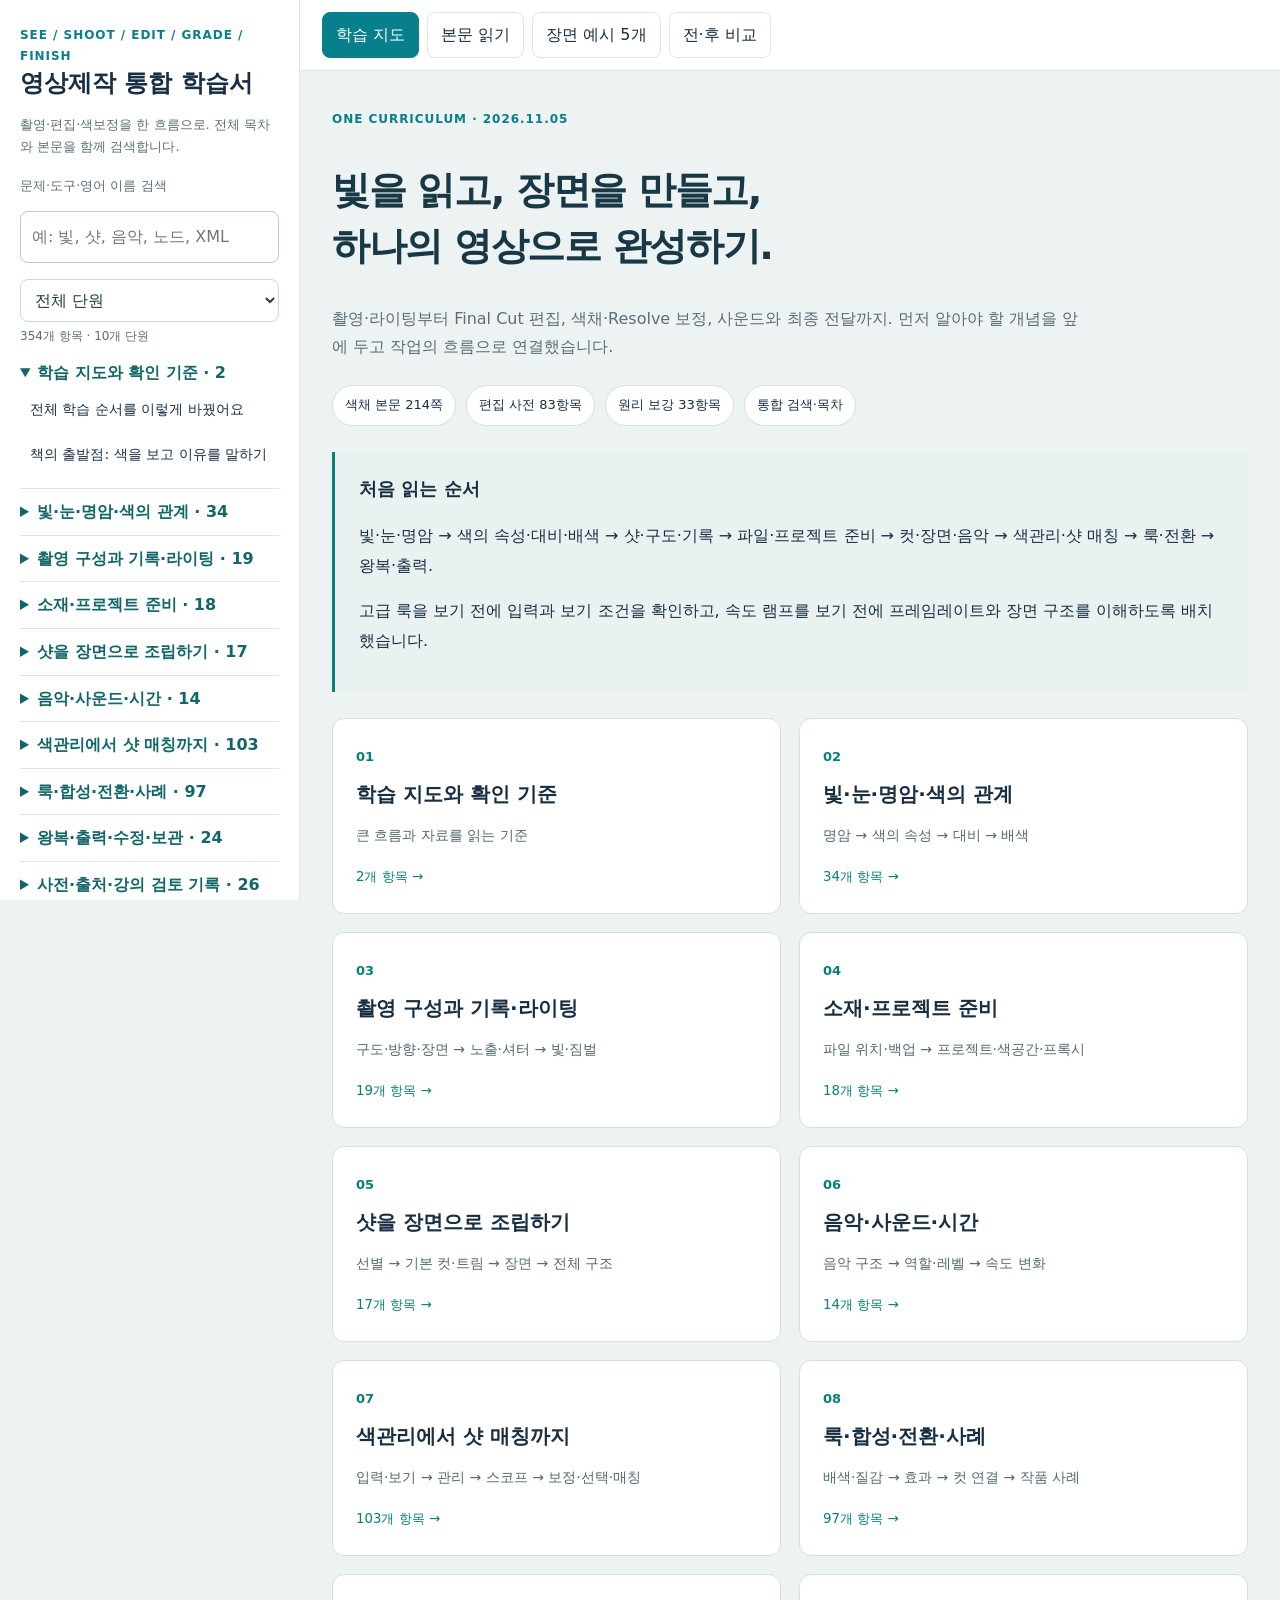
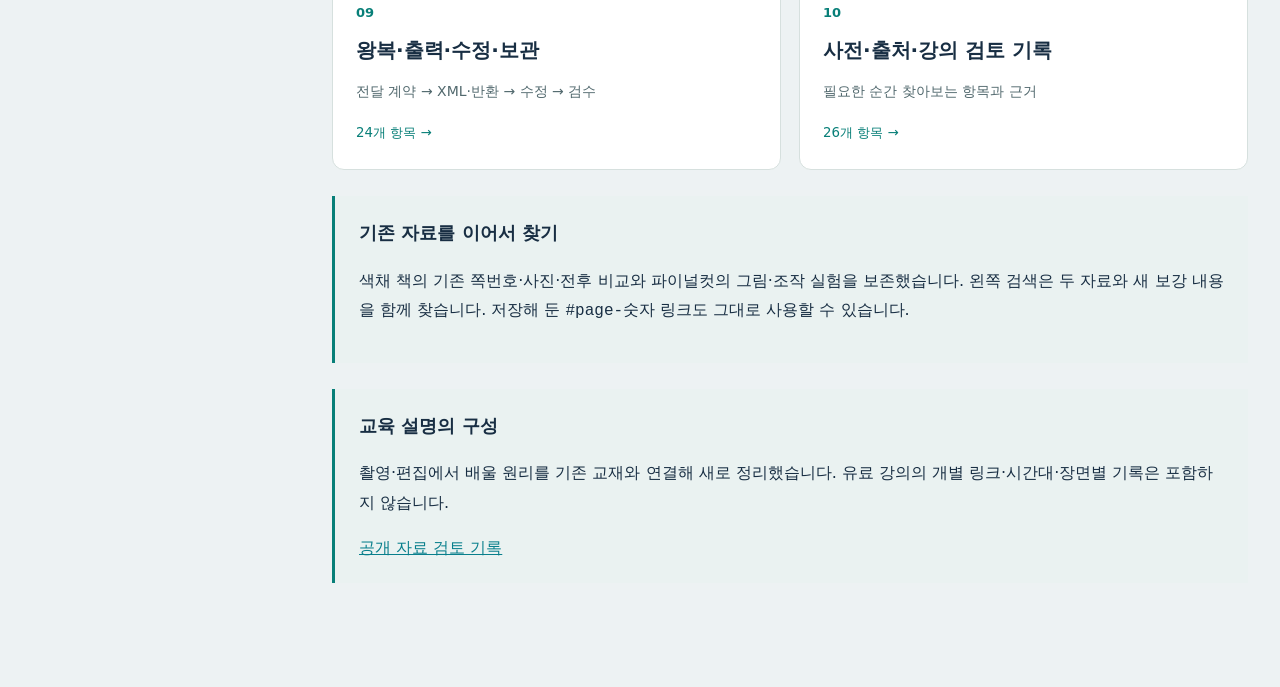
==== commit dbf84cdc: "Unify video curriculum with independent teaching principles and prerequisite ordering" ====
--- a/docs/index.html
+++ b/docs/index.html
@@ -1,2 +1,3 @@
-<!doctype html><html lang="ko"><head><meta charset="utf-8"><meta name="viewport" content="width=device-width,initial-scale=1"><title>다빈치 색보정 · 찾아보는 학습서</title><link rel="stylesheet" href="assets/site.css">
-</head><body><div class="app"><aside id="sidebar"><div class="eyebrow">COLOR / GRADE / RESOLVE / FILM</div><div class="brand">다빈치 색보정<br>찾아보는 학습서</div><p class="intro">4부 · 전체 214쪽<br>목차로 이동하거나 궁금한 용어를 검색하세요.</p><label for="search" class="intro">문제·도구·영어 이름 검색</label><input id="search" class="search" type="search" placeholder="예: 피부, Halation, PowerGrade" autocomplete="off"><div class="status" id="searchStatus" aria-live="polite"></div><nav id="nav" aria-label="목차와 검색 결과"></nav></aside><main class="main"><header class="toolbar"><button id="menu" aria-label="목차 열기">☰ 목차</button><button id="bookTab" class="tab">책 읽기</button><button id="galleryTab" class="tab selected">장면 예시 5개</button><button id="compareTab" class="tab">전·후 비교</button><div class="spacer"></div><div id="paging" class="hidden"><button id="prev" aria-label="이전 쪽">←</button> <label for="pageInput">쪽</label> <input id="pageInput" type="number" min="1" max="214" value="161"> / 214 <button id="next" aria-label="다음 쪽">→</button></div></header><section id="gallery" class="gallery"><div class="eyebrow">4부 · 보는 감각을 익히는 장면 예시</div><h1>필름 룩은<br>사진의 어디에서 느껴질까?</h1><p class="gallery-lead">같은 “필름 룩”도 깊은 검정, 부드러운 밝은 영역, 제한된 팔레트, 질감과 빛의 관계가 다릅니다. 공개 스틸과 공식 홍보사진 5개를 보며 내 영상에서 시험할 순서를 익혀보세요. 사진을 누르면 확대됩니다.</p><div class="jump"><a href="#case-181">장면 1 · 패스트 라이브즈</a><a href="#case-182">장면 2 · 패스트 라이브즈</a><a href="#case-183">장면 3 · 가여운 것들</a><a href="#case-184">장면 4 · 가여운 것들</a><a href="#case-185">장면 5 · 라라랜드</a></div><article class="case" id="case-181"><div class="eyebrow">4부 · 실제 이미지 관찰 · 패스트 라이브즈 / Past Lives (2023)</div><h2>장면 1 · 낮의 부드러움, 검정은 남기기</h2><button class="photo-button" data-zoom="1" aria-label="장면 이미지 확대"><img loading="lazy" decoding="async" src="assets/images/823eb3d9e0256dcfe4535364.jpg" alt="공개 스틸 · 페리 위의 두 인물"></button><p class="caption">공개 스틸 · 페리 위의 두 인물<br>Jon Pack / Twenty Years Rights / A24 Films © Twenty Years Rights LLC · <a href="https://www.kodak.com/en/motion/blog-post/past-lives/" target="_blank" rel="noopener">원문·출처 ↗</a></p><h3>사진에서 먼저 볼 것</h3><p>밝은 하늘·흰 구름과 어두운 옷을 함께 본다. 얼굴은 하늘처럼 밝지 않고, 옷은 깊은 어둠을 유지한다. 부드러움은 검정을 전부 회색으로 올리는 것과 다르다.</p><h3>내 영상에서 시도하는 순서</h3><ol><li>먼저 내 낮 장면에서 입력과 노출을 정리한다. 피부와 하늘을 각각 확인한다.</li><li>Curves에서 중간톤을 기준으로 두고 밝은 영역의 연결을 완만하게 만든다. 이미 사라진 구름 정보는 돌아오지 않는다.</li><li>검정점은 유지한 버전과 조금 올린 버전을 비교한다. 그레인은 마지막에 출력 크기로 확인한다.</li></ol><div class="note"><strong>확인된 사실과 관찰의 경계</strong><p>촬영감독 인터뷰는 작품의 35mm VISION3 500T 사용과 장면별 현상 변화를 설명한다. 이 사진의 개별 현상 조건은 확인되지 않았다.</p><p>작은 웹 스틸로 입자 크기·정확한 곡선·필름 반응을 측정할 수 없다. 위 순서는 디지털 영상 실습 제안이다.</p></div><div class="related"><button data-page="181">책 181쪽</button><button data-page="162">연결 항목 162쪽</button><button data-page="167">연결 항목 167쪽</button><button data-page="179">연결 항목 179쪽</button></div></article><article class="case" id="case-182"><div class="eyebrow">4부 · 실제 이미지 관찰 · 패스트 라이브즈 / Past Lives (2023)</div><h2>장면 2 · 밤의 빛, 따뜻함과 어둠의 분리</h2><button class="photo-button" data-zoom="1" aria-label="장면 이미지 확대"><img loading="lazy" decoding="async" src="assets/images/79b90610fb35719395bbccd5.jpg" alt="공개 스틸 · 바에서의 세 인물"></button><p class="caption">공개 스틸 · 바에서의 세 인물<br>Jon Pack / Twenty Years Rights / A24 Films © Twenty Years Rights LLC · <a href="https://www.kodak.com/en/motion/blog-post/past-lives/" target="_blank" rel="noopener">원문·출처 ↗</a></p><h3>사진에서 먼저 볼 것</h3><p>탁자의 작은 빛과 얼굴은 따뜻하고 배경은 훨씬 어둡다. 작은 광원이 화면 전체를 밝히지 않는다. 피부를 읽을 수 있는 어둠과, 빛 주변의 부드러운 연결을 따로 본다.</p><h3>내 영상에서 시도하는 순서</h3><ol><li>밤 카페 컷에서 전체 밝기보다 얼굴과 광원의 관계부터 잡는다. 어둠을 무조건 밝히지 않는다.</li><li>Split Tone을 작게 시험하되 검정 전체에 색을 칠하지 않는다. 광원의 따뜻함과 피부 중간톤을 구분한다.</li><li>Studio에서는 Halation과 Bloom을 하나씩 켠다. 붉은 경계와 넓은 빛 확산을 따로 비교하고, 원본에 이미 번짐이 있으면 줄인다.</li></ol><div class="note"><strong>확인된 사실과 관찰의 경계</strong><p>공식 인터뷰는 자연스러운 조명을 목표로 한 제작 접근을 설명한다. 사진 속 번짐이 특정 필터나 후반 효과에서 왔다고 단정하지 않는다.</p><p>이 스틸은 효과 전후 비교가 아니다. Halation·Bloom의 실제 사용 여부는 확인되지 않았다. 시간에 따라 변하는 그레인·번짐은 영상으로 확인한다.</p></div><div class="related"><button data-page="182">책 182쪽</button><button data-page="164">연결 항목 164쪽</button><button data-page="168">연결 항목 168쪽</button><button data-page="169">연결 항목 169쪽</button></div></article><article class="case" id="case-183"><div class="eyebrow">4부 · 실제 이미지 관찰 · 가여운 것들 / Poor Things (2023)</div><h2>장면 3 · 보라·연두, 색의 수를 제한하기</h2><button class="photo-button" data-zoom="1" aria-label="장면 이미지 확대"><img loading="lazy" decoding="async" src="assets/images/cfcd561daa8208e9f5d9e74b.jpg" alt="공식 홍보사진 · 갑판과 보랏빛 하늘 / 영화 프레임과 구분"></button><p class="caption">공식 홍보사진 · 갑판과 보랏빛 하늘 / 영화 프레임과 구분<br>Photo by Yorgos Lanthimos. Courtesy of Searchlight Pictures. © 2023 Searchlight Pictures · <a href="https://www.kodak.com/en/motion/blog-post/poor-things/" target="_blank" rel="noopener">원문·출처 ↗</a></p><h3>사진에서 먼저 볼 것</h3><p>보라 계열 하늘·바다와 연두 의상, 어두운 상단 형태가 중심이다. 색을 많이 올리는 것보다 어떤 색을 중심에 두고 경쟁색을 줄일지가 먼저다. 사진의 구도와 세트도 인상에 기여한다.</p><h3>내 영상에서 시도하는 순서</h3><ol><li>내 바다·테라스 컷에서 중심색 두 가지를 먼저 고른다. 예: 자주빛 하늘과 연두 소품.</li><li>Hue vs Hue·Hue vs Sat으로 경쟁색을 절제한다. 하늘 이동이 피부까지 바꾸면 공간 선택을 함께 쓴다.</li><li>밝은 구름은 색 덩어리로 만들지 않는다. 선택 경계·밴딩을 보고, 색 변화가 큰 버전과 절제한 버전을 비교한다.</li></ol><div class="note"><strong>확인된 사실과 관찰의 경계</strong><p>작품은 35mm 흑백·컬러 네거티브·EKTACHROME을 함께 사용했다. 이 홍보사진이 특정 영화 필름이나 최종 영화 색보정의 결과라는 뜻은 아니다.</p><p>홍보사진의 팔레트를 관찰하는 창작 연습이다. 원작의 정확한 LUT나 EKTACHROME 복제 레시피가 아니다.</p></div><div class="related"><button data-page="183">책 183쪽</button><button data-page="143">연결 항목 143쪽</button><button data-page="165">연결 항목 165쪽</button><button data-page="171">연결 항목 171쪽</button></div></article><article class="case" id="case-184"><div class="eyebrow">4부 · 실제 이미지 관찰 · 가여운 것들 / Poor Things (2023)</div><h2>장면 4 · 흑백, 밝기의 역할로 색을 번역하기</h2><button class="photo-button" data-zoom="1" aria-label="장면 이미지 확대"><img loading="lazy" decoding="async" src="assets/images/c0706a14b0b24c38131659e8.jpg" alt="공식 홍보사진 · 인물 클로즈업 / 영화 프레임과 구분"></button><p class="caption">공식 홍보사진 · 인물 클로즈업 / 영화 프레임과 구분<br>Photo by Yorgos Lanthimos. Courtesy of Searchlight Pictures. © 2023 Searchlight Pictures · <a href="https://www.kodak.com/en/motion/blog-post/poor-things/" target="_blank" rel="noopener">원문·출처 ↗</a></p><h3>사진에서 먼저 볼 것</h3><p>밝은 얼굴과 작은 반사, 어두운 옷과 배경을 비교한다. 색이 없어도 얼굴의 질감과 배경의 형태는 서로 다른 밝기 단계로 읽힌다. 입자를 키우기 전에 이 구조부터 설계한다.</p><h3>내 영상에서 시도하는 순서</h3><ol><li>내 인물 컷에서 채도 제거 버전을 기준으로 만든다. RGB Mixer 흑백 버전을 별도로 비교한다.</li><li>색 채널의 기여를 조절하며 얼굴·옷·배경 중 무엇이 먼저 보일지 정한다. 피부 얼룩과 잡음도 동시에 확인한다.</li><li>Curves로 얼굴의 중간 밝기와 깊은 배경을 분리한다. 렌즈 부드러움·입자는 필요할 때 하나씩 추가한다.</li></ol><div class="note"><strong>확인된 사실과 관찰의 경계</strong><p>공식 인터뷰는 작품의 시작 부분에 DOUBLE-X 흑백 필름을 사용했다고 설명한다. 이 홍보사진의 촬영 매체·현상은 별도로 확인되지 않았다.</p><p>단순 채도 제거와 채널별 흑백 번역은 다른 결과를 낸다. RGB Mixer의 큰 변화가 원본 잡음을 강조하면 강도를 줄인다.</p></div><div class="related"><button data-page="184">책 184쪽</button><button data-page="153">연결 항목 153쪽</button><button data-page="167">연결 항목 167쪽</button><button data-page="176">연결 항목 176쪽</button></div></article><article class="case" id="case-185"><div class="eyebrow">4부 · 실제 이미지 관찰 · 라라랜드 / La La Land (2016)</div><h2>장면 5 · 황혼, 따뜻한 피부와 차가운 공간</h2><button class="photo-button" data-zoom="1" aria-label="장면 이미지 확대"><img loading="lazy" decoding="async" src="assets/images/c936b6c11aff1d469ea8ab65.jpg" alt="공식 장면 홍보사진 · 황혼의 거리 / 최종 영화 프레임과 구분"></button><p class="caption">공식 장면 홍보사진 · 황혼의 거리 / 최종 영화 프레임과 구분<br>Photo Credit: Dale Robinette. Published in Kodak Filmmaker Stories · <a href="https://www.kodak.com/en/motion/blog-post/la-la-land/" target="_blank" rel="noopener">원문·출처 ↗</a></p><h3>사진에서 먼저 볼 것</h3><p>분홍 의상과 따뜻한 얼굴이 차가운 거리·하늘과 분리된다. 배경은 어둡지만 작은 빛과 하늘의 방향은 남아 있다. 이 관계를 만들 때 촬영 시간·의상·배경 선택이 큰 몫을 한다.</p><h3>내 영상에서 시도하는 순서</h3><ol><li>부산 여행의 황혼 컷을 고른다. 하늘 색이 남고 피부에 빛이 있는 순간이 출발에 좋다.</li><li>기본 보정 후 피부와 배경을 별도 선택한다. 배경을 조금 차갑게 바꾸면서 피부·분홍 소품의 색을 보존한다.</li><li>기억 같은 부드러움은 약한 대비·절제한 확산으로 시험한다. 모든 컷을 주황색으로 덮는 대신 인접 컷의 하늘·피부를 맞춘다.</li></ol><div class="note"><strong>확인된 사실과 관찰의 경계</strong><p>Sandgren의 인터뷰는 작품의 35mm 촬영과 더 고운 입자·부드러운 대비를 위한 풀 현상을 설명한다. 홍보사진 자체의 필름 반응을 측정한 것은 아니다.</p><p>실제 제작 노드값을 재현하는 레시피가 아니다. 공개 사진의 색 관계를 내 촬영 조건에 번역하는 가이드다.</p></div><div class="related"><button data-page="185">책 185쪽</button><button data-page="151">연결 항목 151쪽</button><button data-page="164">연결 항목 164쪽</button><button data-page="179">연결 항목 179쪽</button></div></article><footer>이미지는 각 출처의 권리자에게 귀속됩니다. 촬영 현장 사진은 이 예시에 포함하지 않았습니다. 공개 스틸과 홍보사진을 구분했으며, 실제 제작의 노드·LUT·효과 사용을 추정 확정하지 않습니다. 기존 YouTube 링크는 영상 전체를 시청·분석한 출처로 표시하지 않았습니다.</footer></section><section id="compare" class="gallery hidden"><div class="eyebrow">BEFORE / AFTER · 전체 비교 예시</div><h1>가운데 바를 움직여<br>변화한 곳을 찾아보세요.</h1><p class="gallery-lead">책의 비교 예시 62개 항목, 95개 변형을 모았습니다. 커브·색온도·채도·부분 보정·필름 효과까지 기준과 변형을 비교하세요. 컴퓨터와 휴대폰에서 가운데 손잡이를 드래그하거나 아래 슬라이더·버튼을 사용할 수 있습니다. 왼쪽은 기준, 오른쪽은 선택한 변형입니다.</p><div class="comparison-filter"><label>분류 <select id="compareCategory"><option value="all">전체</option><option value="color">색채·밝기·배색</option><option value="curves">커브·검정·하이라이트</option><option value="partial">도구·부분 보정·매칭</option><option value="film">필름·할레이션·그레인·빛번짐</option></select></label><label>바로 찾기 <input id="compareSearch" type="search" placeholder="예: 역S, 검정, 틴트"></label><label>항목 이동 <select id="compareJump"><option value="">비교 예시 선택</option><option value="compare-11">11쪽 · 밝기: 잘 보이게 할까, 눈부시게 할까?</option><option value="compare-12">12쪽 · 밝기 범위: 남아 있는 정보와 사라진 정보</option><option value="compare-15">15쪽 · 색의 세 가지 성질: 색조·채도·밝기</option><option value="compare-17">17쪽 · 색 조절: 따뜻함과 진함은 다르다</option><option value="compare-20">20쪽 · 색온도 × 틴트: 두 축의 조합을 눈으로</option><option value="compare-21">21쪽 · 색온도 응용: 치우침을 고칠 때와 분위기를 만들 때</option><option value="compare-22">22쪽 · 틴트 응용: 초록을 줄인 뒤 자홍으로 넘기지 않기</option><option value="compare-23">23쪽 · 화이트밸런스: 빛의 색부터 정리하기</option><option value="compare-24">24쪽 · 혼합 조명: 한 번의 색온도로 둘 다 맞을까?</option><option value="compare-25">25쪽 · 대비 두 종류: 장면 전체와 작은 질감</option><option value="compare-26">26쪽 · 대비: 쨍함과 부드러움</option><option value="compare-27">27쪽 · 빛의 부드러움은 색온도와 다르다</option><option value="compare-28">28쪽 · 색 대비: “쨍함” 말고 무엇이 다른가?</option><option value="compare-34">34쪽 · 모든 색을 진하게 하지 않아도 눈길을 끌 수 있어</option><option value="compare-35">35쪽 · 밝고 연한 색감: 채도만 내리는 것과 비교</option><option value="compare-36">36쪽 · 포근함 만들기: 노랗게만 하면 될까?</option><option value="compare-37">37쪽 · 같은 장면, 다른 이야기: 네 가지 색감 시험</option><option value="compare-38">38쪽 · 색을 많이 바꾸면 줄무늬가 생기는 이유</option><option value="compare-49">49쪽 · 커브의 기울기: 밝기 차이를 벌리고 모으기</option><option value="compare-50">50쪽 · 커브는 밝기 길을 바꾸는 그림</option><option value="compare-51">51쪽 · 앵커 점: 바꾸고 싶은 곳과 지키고 싶은 곳</option><option value="compare-52">52쪽 · 6가지 커브: 결과부터 보기</option><option value="compare-53">53쪽 · 감마형 커브도 가능해: S자만 있는 게 아니다</option><option value="compare-54">54쪽 · S커브: 밋밋할 때 먼저 시험</option><option value="compare-55">55쪽 · 역S커브: 이미 너무 강한 대비</option><option value="compare-56">56쪽 · 가운데 올리기: 얼굴이 어두울 때</option><option value="compare-57">57쪽 · 밝은 영역 누르기: 눈부심 줄이기</option><option value="compare-58">58쪽 · 검정점 올리기: 부드러운 검정</option><option value="compare-59">59쪽 · 의도적 적용 1 · 해변을 역S로 부드럽게</option><option value="compare-60">60쪽 · 의도적 적용 2 · 야경에 약한 역S</option><option value="compare-61">61쪽 · 의도적 적용 3 · 검정은 유지하고 그림자만 올리기</option><option value="compare-62">62쪽 · 의도적 적용 4 · 수중 인물을 가운데 커브로</option><option value="compare-63">63쪽 · 의도적 적용 5 · 검정점만 약하게 들어 올리기</option><option value="compare-64">64쪽 · 의도적 적용 6 · 창빛의 눈부심 누르기</option><option value="compare-65">65쪽 · 일부러 망쳐보기: 평평한 구간과 검정 뭉침</option><option value="compare-66">66쪽 · RGB 커브로 색 나누기: 푸른 그림자·따뜻한 밝은 쪽</option><option value="compare-67">67쪽 · 커브를 겹치면: 같은 조절도 순서에 따라</option><option value="compare-77">77쪽 · 사례 1 · 따뜻한 카페의 판단 과정</option><option value="compare-78">78쪽 · 사례 2 · 차분한 해변, 역 S의 이유</option><option value="compare-79">79쪽 · 사례 3 · 야경의 어둠은 남겨두기</option><option value="compare-80">80쪽 · 사례 4 · 수중 얼굴과 물의 분리</option><option value="compare-82">82쪽 · LOG·RAW·색공간: 서로 다른 질문이다</option><option value="compare-87">87쪽 · 밝기 조절: 어디가 함께 바뀔까?</option><option value="compare-89">89쪽 · 스코프: 눈을 도와주는 밝기·색 지도</option><option value="compare-93">93쪽 · 배경만 덜 진하게: 선택 색 조절</option><option value="compare-94">94쪽 · 선택 커브 이름 읽기: 앞은 고르는 기준, 뒤는 바꾸는 것</option><option value="compare-95">95쪽 · Qualifier: 색·채도·밝기로 골라보기</option><option value="compare-96">96쪽 · 얼굴만 밝히기: 부분 보정과 추적</option><option value="compare-97">97쪽 · 컷 연결: 한 장보다 앞뒤 장면</option><option value="compare-98">98쪽 · 수중 장면: 잃어버린 빨강을 억지로 만들지 않기</option><option value="compare-100">100쪽 · 필름룩: 입자 하나보다 여러 요소의 조합</option><option value="compare-101">101쪽 · 할레이션: 밝은 경계의 따뜻한 번짐</option><option value="compare-101-detail">101쪽 · 할레이션: 밝은 경계의 따뜻한 번짐 · 같은 파도 확대</option><option value="compare-102">102쪽 · 필름그레인: 미세한 질감을 더하기</option><option value="compare-103">103쪽 · 몽환적인 빛번짐: 원본을 통째로 흐리지 않기</option><option value="compare-105">105쪽 · 무료 버전에서 연습할 수 있는 방향</option><option value="compare-114">114쪽 · 해변: 완만한 역 S 커브 만들기</option><option value="compare-115">115쪽 · 창문: 하이라이트를 보호하는 조정</option><option value="compare-116">116쪽 · 얼굴: Window와 Tracker로 공간 선택하기</option><option value="compare-117">117쪽 · 배경색: Hue vs Sat와 Qualifier의 차이</option><option value="compare-119">119쪽 · 수중: 색 복원보다 자연스러운 분리</option><option value="compare-120">120쪽 · 필름 룩: 효과마다 목적을 하나씩</option></select></label><div id="compareCount" aria-live="polite"></div></div><article class="case comparison-card" id="compare-11" data-category="color" data-page="11" data-title="밝기: 잘 보이게 할까, 눈부시게 할까?"><div class="eyebrow">책 11쪽 · 같은 장면 / 같은 단계 그림</div><h2>밝기: 잘 보이게 할까, 눈부시게 할까?</h2><label class="variant-label">비교할 변형 <select class="variant-select"><option value="0">어둡게 만든 예시</option><option value="1">밝게 만든 예시</option></select></label><div class="compare-stage" style="--pos:50%" data-before="101" data-variants="[{&quot;image&quot;: &quot;110&quot;, &quot;label&quot;: &quot;어둡게 만든 예시&quot;}, {&quot;image&quot;: &quot;111&quot;, &quot;label&quot;: &quot;밝게 만든 예시&quot;}]"><img class="before" alt="밝기: 잘 보이게 할까, 눈부시게 할까? · 기준" draggable="false" loading="lazy"><img class="after" alt="밝기: 잘 보이게 할까, 눈부시게 할까? · 변형" draggable="false" loading="lazy"><span class="before-label">BEFORE · 기준</span><span class="after-label">AFTER · 변형</span><div class="divider"><button class="drag-handle" aria-label="비교 경계 드래그" tabindex="-1">↔</button></div></div><div class="compare-control"><label for="range-compare-11">비교 경계 <output>50%</output></label><input id="range-compare-11" class="compare-range" type="range" min="0" max="100" value="50" aria-label="밝기: 잘 보이게 할까, 눈부시게 할까? 전후 비교 경계"><div class="compare-presets"><button data-percent="0">후 전체</button><button data-percent="50">반씩</button><button data-percent="100">전 전체</button></div></div><p>볼과 창밖을 함께 보자 왼쪽은 볼과 옷이 덜 보여. 오른쪽은 볼이 밝아졌지만 창밖과 옷의 밝은 무늬가 뭉칠 수 있어. 전체를 밝히</p><p class="caption">왼쪽 기준: 기준 사진 · 오른쪽: 위에서 선택한 변형.<br>사진의 밝기·색·질감 변화를 설명하는 교육용 예시이며 실제 Resolve 출력·카메라 LOG·필름 응답의 재현이 아니다. 사진 출처는 책 127쪽.</p><div class="related"><button data-page="11">설명·커브 그림 11쪽</button><button data-page="127">출처 127쪽</button></div></article><article class="case comparison-card" id="compare-12" data-category="color" data-page="12" data-title="밝기 범위: 남아 있는 정보와 사라진 정보"><div class="eyebrow">책 12쪽 · 같은 장면 / 같은 단계 그림</div><h2>밝기 범위: 남아 있는 정보와 사라진 정보</h2><label class="variant-label">비교할 변형 <select class="variant-select"><option value="0">잘라낸 뒤 전체를 어둡게</option></select></label><div class="compare-stage" style="--pos:50%" data-before="116" data-variants="[{&quot;image&quot;: &quot;117&quot;, &quot;label&quot;: &quot;잘라낸 뒤 전체를 어둡게&quot;}]"><img class="before" alt="밝기 범위: 남아 있는 정보와 사라진 정보 · 기준" draggable="false" loading="lazy"><img class="after" alt="밝기 범위: 남아 있는 정보와 사라진 정보 · 변형" draggable="false" loading="lazy"><span class="before-label">BEFORE · 기준</span><span class="after-label">AFTER · 변형</span><div class="divider"><button class="drag-handle" aria-label="비교 경계 드래그" tabindex="-1">↔</button></div></div><div class="compare-control"><label for="range-compare-12">비교 경계 <output>50%</output></label><input id="range-compare-12" class="compare-range" type="range" min="0" max="100" value="50" aria-label="밝기 범위: 남아 있는 정보와 사라진 정보 전후 비교 경계"><div class="compare-presets"><button data-percent="0">후 전체</button><button data-percent="50">반씩</button><button data-percent="100">전 전체</button></div></div><p>흰 부분을 내렸는데 무늬가 안 돌아와 왼쪽에서 여러 밝은 값이 모두 흰색으로 뭉쳤어. 그 결과를 어둡게 만든 오른쪽에서는 뭉친 흰 부분이 회색</p><p class="caption">왼쪽 기준: 일부러 밝기를 잘라낸 예시 · 오른쪽: 위에서 선택한 변형.<br>사진의 밝기·색·질감 변화를 설명하는 교육용 예시이며 실제 Resolve 출력·카메라 LOG·필름 응답의 재현이 아니다. 사진 출처는 책 127쪽.</p><div class="related"><button data-page="12">설명·커브 그림 12쪽</button><button data-page="127">출처 127쪽</button></div></article><article class="case comparison-card" id="compare-15" data-category="color" data-page="15" data-title="색의 세 가지 성질: 색조·채도·밝기"><div class="eyebrow">책 15쪽 · 같은 장면 / 같은 단계 그림</div><h2>색의 세 가지 성질: 색조·채도·밝기</h2><label class="variant-label">비교할 변형 <select class="variant-select"><option value="0">색 방향을 바꾼 예시</option><option value="1">채도를 줄인 예시</option><option value="2">밝기를 낮춘 예시</option></select></label><div class="compare-stage" style="--pos:50%" data-before="96" data-variants="[{&quot;image&quot;: &quot;130&quot;, &quot;label&quot;: &quot;색 방향을 바꾼 예시&quot;}, {&quot;image&quot;: &quot;131&quot;, &quot;label&quot;: &quot;채도를 줄인 예시&quot;}, {&quot;image&quot;: &quot;132&quot;, &quot;label&quot;: &quot;밝기를 낮춘 예시&quot;}]"><img class="before" alt="색의 세 가지 성질: 색조·채도·밝기 · 기준" draggable="false" loading="lazy"><img class="after" alt="색의 세 가지 성질: 색조·채도·밝기 · 변형" draggable="false" loading="lazy"><span class="before-label">BEFORE · 기준</span><span class="after-label">AFTER · 변형</span><div class="divider"><button class="drag-handle" aria-label="비교 경계 드래그" tabindex="-1">↔</button></div></div><div class="compare-control"><label for="range-compare-15">비교 경계 <output>50%</output></label><input id="range-compare-15" class="compare-range" type="range" min="0" max="100" value="50" aria-label="색의 세 가지 성질: 색조·채도·밝기 전후 비교 경계"><div class="compare-presets"><button data-percent="0">후 전체</button><button data-percent="50">반씩</button><button data-percent="100">전 전체</button></div></div><p>같은 “차분함”도 방법이 달라 채도를 줄이면 색이 덜 튀어. 밝기를 낮추면 어둡고 무거워질 수 있어. 색을 청록 쪽으로 옮기면 느낌이 달</p><p class="caption">왼쪽 기준: 원래 기준 사진 · 오른쪽: 위에서 선택한 변형.<br>사진의 밝기·색·질감 변화를 설명하는 교육용 예시이며 실제 Resolve 출력·카메라 LOG·필름 응답의 재현이 아니다. 사진 출처는 책 127쪽.</p><div class="related"><button data-page="15">설명·커브 그림 15쪽</button><button data-page="127">출처 127쪽</button></div></article><article class="case comparison-card" id="compare-17" data-category="color" data-page="17" data-title="색 조절: 따뜻함과 진함은 다르다"><div class="eyebrow">책 17쪽 · 같은 장면 / 같은 단계 그림</div><h2>색 조절: 따뜻함과 진함은 다르다</h2><label class="variant-label">비교할 변형 <select class="variant-select"><option value="0">따뜻한 방향</option><option value="1">색을 연하게</option><option value="2">초록빛 치우침 예시</option></select></label><div class="compare-stage" style="--pos:50%" data-before="101" data-variants="[{&quot;image&quot;: &quot;141&quot;, &quot;label&quot;: &quot;따뜻한 방향&quot;}, {&quot;image&quot;: &quot;142&quot;, &quot;label&quot;: &quot;색을 연하게&quot;}, {&quot;image&quot;: &quot;143&quot;, &quot;label&quot;: &quot;초록빛 치우침 예시&quot;}]"><img class="before" alt="색 조절: 따뜻함과 진함은 다르다 · 기준" draggable="false" loading="lazy"><img class="after" alt="색 조절: 따뜻함과 진함은 다르다 · 변형" draggable="false" loading="lazy"><span class="before-label">BEFORE · 기준</span><span class="after-label">AFTER · 변형</span><div class="divider"><button class="drag-handle" aria-label="비교 경계 드래그" tabindex="-1">↔</button></div></div><div class="compare-control"><label for="range-compare-17">비교 경계 <output>50%</output></label><input id="range-compare-17" class="compare-range" type="range" min="0" max="100" value="50" aria-label="색 조절: 따뜻함과 진함은 다르다 전후 비교 경계"><div class="compare-presets"><button data-percent="0">후 전체</button><button data-percent="50">반씩</button><button data-percent="100">전 전체</button></div></div><p>도구 이름 쉽게 이해하면 Temperature / 색온도 따뜻함↔차가움 관계를 바꾸기</p><p class="caption">왼쪽 기준: 기준 사진 · 오른쪽: 위에서 선택한 변형.<br>사진의 밝기·색·질감 변화를 설명하는 교육용 예시이며 실제 Resolve 출력·카메라 LOG·필름 응답의 재현이 아니다. 사진 출처는 책 127쪽.</p><div class="related"><button data-page="17">설명·커브 그림 17쪽</button><button data-page="127">출처 127쪽</button></div></article><article class="case comparison-card" id="compare-20" data-category="color" data-page="20" data-title="색온도 × 틴트: 두 축의 조합을 눈으로"><div class="eyebrow">책 20쪽 · 같은 장면 / 같은 단계 그림</div><h2>색온도 × 틴트: 두 축의 조합을 눈으로</h2><label class="variant-label">비교할 변형 <select class="variant-select"><option value="0">초록 / 차가움</option><option value="1">초록 / 기준</option><option value="2">초록 / 따뜻함</option><option value="3">기준 / 차가움</option><option value="4">기준 / 따뜻함</option><option value="5">자홍 / 차가움</option><option value="6">자홍 / 기준</option><option value="7">자홍 / 따뜻함</option></select></label><div class="compare-stage" style="--pos:50%" data-before="101" data-variants="[{&quot;image&quot;: &quot;168&quot;, &quot;label&quot;: &quot;초록 / 차가움&quot;}, {&quot;image&quot;: &quot;169&quot;, &quot;label&quot;: &quot;초록 / 기준&quot;}, {&quot;image&quot;: &quot;170&quot;, &quot;label&quot;: &quot;초록 / 따뜻함&quot;}, {&quot;image&quot;: &quot;171&quot;, &quot;label&quot;: &quot;기준 / 차가움&quot;}, {&quot;image&quot;: &quot;172&quot;, &quot;label&quot;: &quot;기준 / 따뜻함&quot;}, {&quot;image&quot;: &quot;173&quot;, &quot;label&quot;: &quot;자홍 / 차가움&quot;}, {&quot;image&quot;: &quot;174&quot;, &quot;label&quot;: &quot;자홍 / 기준&quot;}, {&quot;image&quot;: &quot;175&quot;, &quot;label&quot;: &quot;자홍 / 따뜻함&quot;}]"><img class="before" alt="색온도 × 틴트: 두 축의 조합을 눈으로 · 기준" draggable="false" loading="lazy"><img class="after" alt="색온도 × 틴트: 두 축의 조합을 눈으로 · 변형" draggable="false" loading="lazy"><span class="before-label">BEFORE · 기준</span><span class="after-label">AFTER · 변형</span><div class="divider"><button class="drag-handle" aria-label="비교 경계 드래그" tabindex="-1">↔</button></div></div><div class="compare-control"><label for="range-compare-20">비교 경계 <output>50%</output></label><input id="range-compare-20" class="compare-range" type="range" min="0" max="100" value="50" aria-label="색온도 × 틴트: 두 축의 조합을 눈으로 전후 비교 경계"><div class="compare-presets"><button data-percent="0">후 전체</button><button data-percent="50">반씩</button><button data-percent="100">전 전체</button></div></div><p>따뜻한데도 초록일 수 있어 오른쪽 위를 봐. 따뜻한 방향으로 옮겼어도 초록 치우침은 남아. 이럴 때 색온도만 더 올리면 누런 초록이</p><p class="caption">왼쪽 기준: 기준 / 기준 · 오른쪽: 위에서 선택한 변형.<br>사진의 밝기·색·질감 변화를 설명하는 교육용 예시이며 실제 Resolve 출력·카메라 LOG·필름 응답의 재현이 아니다. 사진 출처는 책 127쪽.</p><div class="related"><button data-page="20">설명·커브 그림 20쪽</button><button data-page="127">출처 127쪽</button></div></article><article class="case comparison-card" id="compare-21" data-category="color" data-page="21" data-title="색온도 응용: 치우침을 고칠 때와 분위기를 만들 때"><div class="eyebrow">책 21쪽 · 같은 장면 / 같은 단계 그림</div><h2>색온도 응용: 치우침을 고칠 때와 분위기를 만들 때</h2><label class="variant-label">비교할 변형 <select class="variant-select"><option value="0">기준 상태로 돌아오기</option><option value="1">기준에서 따뜻함 추가</option></select></label><div class="compare-stage" style="--pos:50%" data-before="184" data-variants="[{&quot;image&quot;: &quot;101&quot;, &quot;label&quot;: &quot;기준 상태로 돌아오기&quot;}, {&quot;image&quot;: &quot;11&quot;, &quot;label&quot;: &quot;기준에서 따뜻함 추가&quot;}]"><img class="before" alt="색온도 응용: 치우침을 고칠 때와 분위기를 만들 때 · 기준" draggable="false" loading="lazy"><img class="after" alt="색온도 응용: 치우침을 고칠 때와 분위기를 만들 때 · 변형" draggable="false" loading="lazy"><span class="before-label">BEFORE · 기준</span><span class="after-label">AFTER · 변형</span><div class="divider"><button class="drag-handle" aria-label="비교 경계 드래그" tabindex="-1">↔</button></div></div><div class="compare-control"><label for="range-compare-21">비교 경계 <output>50%</output></label><input id="range-compare-21" class="compare-range" type="range" min="0" max="100" value="50" aria-label="색온도 응용: 치우침을 고칠 때와 분위기를 만들 때 전후 비교 경계"><div class="compare-presets"><button data-percent="0">후 전체</button><button data-percent="50">반씩</button><button data-percent="100">전 전체</button></div></div><p>가운데까지는 기본 정리의 질문 촬영 의도와 달리 피부·중립 물체까지 푸르다면 따뜻한 쪽으로 보상을 시험해봐. 단, 푸른 조명이나 새벽의</p><p class="caption">왼쪽 기준: 차갑게 치우친 예시 · 오른쪽: 위에서 선택한 변형.<br>사진의 밝기·색·질감 변화를 설명하는 교육용 예시이며 실제 Resolve 출력·카메라 LOG·필름 응답의 재현이 아니다. 사진 출처는 책 127쪽.</p><div class="related"><button data-page="21">설명·커브 그림 21쪽</button><button data-page="127">출처 127쪽</button></div></article><article class="case comparison-card" id="compare-22" data-category="color" data-page="22" data-title="틴트 응용: 초록을 줄인 뒤 자홍으로 넘기지 않기"><div class="eyebrow">책 22쪽 · 같은 장면 / 같은 단계 그림</div><h2>틴트 응용: 초록을 줄인 뒤 자홍으로 넘기지 않기</h2><label class="variant-label">비교할 변형 <select class="variant-select"><option value="0">초록 치우침을 덜어낸 기준</option><option value="1">자홍 쪽으로 과한 예시</option></select></label><div class="compare-stage" style="--pos:50%" data-before="199" data-variants="[{&quot;image&quot;: &quot;101&quot;, &quot;label&quot;: &quot;초록 치우침을 덜어낸 기준&quot;}, {&quot;image&quot;: &quot;200&quot;, &quot;label&quot;: &quot;자홍 쪽으로 과한 예시&quot;}]"><img class="before" alt="틴트 응용: 초록을 줄인 뒤 자홍으로 넘기지 않기 · 기준" draggable="false" loading="lazy"><img class="after" alt="틴트 응용: 초록을 줄인 뒤 자홍으로 넘기지 않기 · 변형" draggable="false" loading="lazy"><span class="before-label">BEFORE · 기준</span><span class="after-label">AFTER · 변형</span><div class="divider"><button class="drag-handle" aria-label="비교 경계 드래그" tabindex="-1">↔</button></div></div><div class="compare-control"><label for="range-compare-22">비교 경계 <output>50%</output></label><input id="range-compare-22" class="compare-range" type="range" min="0" max="100" value="50" aria-label="틴트 응용: 초록을 줄인 뒤 자홍으로 넘기지 않기 전후 비교 경계"><div class="compare-presets"><button data-percent="0">후 전체</button><button data-percent="50">반씩</button><button data-percent="100">전 전체</button></div></div><p>색온도와 다른 질문 초록빛 때문에 피부가 이상한데 노랑/파랑만 바꿔도 해결되지 않는다면 틴트를 확인해. 초록↔자홍 축으로</p><p class="caption">왼쪽 기준: 초록빛을 더한 예시 · 오른쪽: 위에서 선택한 변형.<br>사진의 밝기·색·질감 변화를 설명하는 교육용 예시이며 실제 Resolve 출력·카메라 LOG·필름 응답의 재현이 아니다. 사진 출처는 책 127쪽.</p><div class="related"><button data-page="22">설명·커브 그림 22쪽</button><button data-page="127">출처 127쪽</button></div></article><article class="case comparison-card" id="compare-23" data-category="color" data-page="23" data-title="화이트밸런스: 빛의 색부터 정리하기"><div class="eyebrow">책 23쪽 · 같은 장면 / 같은 단계 그림</div><h2>화이트밸런스: 빛의 색부터 정리하기</h2><label class="variant-label">비교할 변형 <select class="variant-select"><option value="0">기준 사진</option></select></label><div class="compare-stage" style="--pos:50%" data-before="205" data-variants="[{&quot;image&quot;: &quot;101&quot;, &quot;label&quot;: &quot;기준 사진&quot;}]"><img class="before" alt="화이트밸런스: 빛의 색부터 정리하기 · 기준" draggable="false" loading="lazy"><img class="after" alt="화이트밸런스: 빛의 색부터 정리하기 · 변형" draggable="false" loading="lazy"><span class="before-label">BEFORE · 기준</span><span class="after-label">AFTER · 변형</span><div class="divider"><button class="drag-handle" aria-label="비교 경계 드래그" tabindex="-1">↔</button></div></div><div class="compare-control"><label for="range-compare-23">비교 경계 <output>50%</output></label><input id="range-compare-23" class="compare-range" type="range" min="0" max="100" value="50" aria-label="화이트밸런스: 빛의 색부터 정리하기 전후 비교 경계"><div class="compare-presets"><button data-percent="0">후 전체</button><button data-percent="50">반씩</button><button data-percent="100">전 전체</button></div></div><p>흰색을 무조건 새하얗게 만드는 건 아니야 화이트밸런스는 빛 때문에 치우친 색을 어떻게 해석할지 정하는 일이야. 밤의 노란 전등빛까지 지워버리면</p><p class="caption">왼쪽 기준: 초록빛을 더한 예시 · 오른쪽: 위에서 선택한 변형.<br>사진의 밝기·색·질감 변화를 설명하는 교육용 예시이며 실제 Resolve 출력·카메라 LOG·필름 응답의 재현이 아니다. 사진 출처는 책 127쪽.</p><div class="related"><button data-page="23">설명·커브 그림 23쪽</button><button data-page="127">출처 127쪽</button></div></article><article class="case comparison-card" id="compare-24" data-category="color" data-page="24" data-title="혼합 조명: 한 번의 색온도로 둘 다 맞을까?"><div class="eyebrow">책 24쪽 · 같은 장면 / 같은 단계 그림</div><h2>혼합 조명: 한 번의 색온도로 둘 다 맞을까?</h2><label class="variant-label">비교할 변형 <select class="variant-select"><option value="0">전체를 따뜻하게</option><option value="1">전체를 차갑게</option></select></label><div class="compare-stage" style="--pos:50%" data-before="210" data-variants="[{&quot;image&quot;: &quot;211&quot;, &quot;label&quot;: &quot;전체를 따뜻하게&quot;}, {&quot;image&quot;: &quot;212&quot;, &quot;label&quot;: &quot;전체를 차갑게&quot;}]"><img class="before" alt="혼합 조명: 한 번의 색온도로 둘 다 맞을까? · 기준" draggable="false" loading="lazy"><img class="after" alt="혼합 조명: 한 번의 색온도로 둘 다 맞을까? · 변형" draggable="false" loading="lazy"><span class="before-label">BEFORE · 기준</span><span class="after-label">AFTER · 변형</span><div class="divider"><button class="drag-handle" aria-label="비교 경계 드래그" tabindex="-1">↔</button></div></div><div class="compare-control"><label for="range-compare-24">비교 경계 <output>50%</output></label><input id="range-compare-24" class="compare-range" type="range" min="0" max="100" value="50" aria-label="혼합 조명: 한 번의 색온도로 둘 다 맞을까? 전후 비교 경계"><div class="compare-presets"><button data-percent="0">후 전체</button><button data-percent="50">반씩</button><button data-percent="100">전 전체</button></div></div><p>한쪽이 좋아지면 다른 쪽이 더 치우친다 창빛과 실내 전등처럼 다른 색의 빛이 섞인 장면에서는 전체 조절로 둘을 모두 중립으로 만들기 어려워. 위</p><p class="caption">왼쪽 기준: 양쪽 빛 색을 달리한 예시 · 오른쪽: 위에서 선택한 변형.<br>사진의 밝기·색·질감 변화를 설명하는 교육용 예시이며 실제 Resolve 출력·카메라 LOG·필름 응답의 재현이 아니다. 사진 출처는 책 127쪽.</p><div class="related"><button data-page="24">설명·커브 그림 24쪽</button><button data-page="127">출처 127쪽</button></div></article><article class="case comparison-card" id="compare-25" data-category="color" data-page="25" data-title="대비 두 종류: 장면 전체와 작은 질감"><div class="eyebrow">책 25쪽 · 같은 장면 / 같은 단계 그림</div><h2>대비 두 종류: 장면 전체와 작은 질감</h2><label class="variant-label">비교할 변형 <select class="variant-select"><option value="0">전체 명암 차이를 늘림</option><option value="1">가장자리 선명함을 늘린 예시</option></select></label><div class="compare-stage" style="--pos:50%" data-before="101" data-variants="[{&quot;image&quot;: &quot;217&quot;, &quot;label&quot;: &quot;전체 명암 차이를 늘림&quot;}, {&quot;image&quot;: &quot;218&quot;, &quot;label&quot;: &quot;가장자리 선명함을 늘린 예시&quot;}]"><img class="before" alt="대비 두 종류: 장면 전체와 작은 질감 · 기준" draggable="false" loading="lazy"><img class="after" alt="대비 두 종류: 장면 전체와 작은 질감 · 변형" draggable="false" loading="lazy"><span class="before-label">BEFORE · 기준</span><span class="after-label">AFTER · 변형</span><div class="divider"><button class="drag-handle" aria-label="비교 경계 드래그" tabindex="-1">↔</button></div></div><div class="compare-control"><label for="range-compare-25">비교 경계 <output>50%</output></label><input id="range-compare-25" class="compare-range" type="range" min="0" max="100" value="50" aria-label="대비 두 종류: 장면 전체와 작은 질감 전후 비교 경계"><div class="compare-presets"><button data-percent="0">후 전체</button><button data-percent="50">반씩</button><button data-percent="100">전 전체</button></div></div><p>왼쪽은 큰 명암 관계 검은 벽과 밝은 창의 차이가 커졌어. 전체 대비는 화면의 밝고 어두운 부분을 어떻게 벌릴지에 관한 것이야.</p><p class="caption">왼쪽 기준: 원래 기준 사진 · 오른쪽: 위에서 선택한 변형.<br>사진의 밝기·색·질감 변화를 설명하는 교육용 예시이며 실제 Resolve 출력·카메라 LOG·필름 응답의 재현이 아니다. 사진 출처는 책 127쪽.</p><div class="related"><button data-page="25">설명·커브 그림 25쪽</button><button data-page="127">출처 127쪽</button></div></article><article class="case comparison-card" id="compare-26" data-category="color" data-page="26" data-title="대비: 쨍함과 부드러움"><div class="eyebrow">책 26쪽 · 같은 장면 / 같은 단계 그림</div><h2>대비: 쨍함과 부드러움</h2><label class="variant-label">비교할 변형 <select class="variant-select"><option value="0">차이가 작은 예시</option></select></label><div class="compare-stage" style="--pos:50%" data-before="217" data-variants="[{&quot;image&quot;: &quot;239&quot;, &quot;label&quot;: &quot;차이가 작은 예시&quot;}]"><img class="before" alt="대비: 쨍함과 부드러움 · 기준" draggable="false" loading="lazy"><img class="after" alt="대비: 쨍함과 부드러움 · 변형" draggable="false" loading="lazy"><span class="before-label">BEFORE · 기준</span><span class="after-label">AFTER · 변형</span><div class="divider"><button class="drag-handle" aria-label="비교 경계 드래그" tabindex="-1">↔</button></div></div><div class="compare-control"><label for="range-compare-26">비교 경계 <output>50%</output></label><input id="range-compare-26" class="compare-range" type="range" min="0" max="100" value="50" aria-label="대비: 쨍함과 부드러움 전후 비교 경계"><div class="compare-presets"><button data-percent="0">후 전체</button><button data-percent="50">반씩</button><button data-percent="100">전 전체</button></div></div><p>어디를 보면 될까? 머리카락·뒤쪽 검은 벽·볼의 밝기 차이를 비교해봐. 왼쪽은 깊고 선명하지만 피부가 거칠게 느껴질 수도 있</p><p class="caption">왼쪽 기준: 차이가 큰 예시 · 오른쪽: 위에서 선택한 변형.<br>사진의 밝기·색·질감 변화를 설명하는 교육용 예시이며 실제 Resolve 출력·카메라 LOG·필름 응답의 재현이 아니다. 사진 출처는 책 127쪽.</p><div class="related"><button data-page="26">설명·커브 그림 26쪽</button><button data-page="127">출처 127쪽</button></div></article><article class="case comparison-card" id="compare-27" data-category="color" data-page="27" data-title="빛의 부드러움은 색온도와 다르다"><div class="eyebrow">책 27쪽 · 같은 장면 / 같은 단계 그림</div><h2>빛의 부드러움은 색온도와 다르다</h2><label class="variant-label">비교할 변형 <select class="variant-select"><option value="0">명암 차이를 늘린 예시</option></select></label><div class="compare-stage" style="--pos:50%" data-before="101" data-variants="[{&quot;image&quot;: &quot;217&quot;, &quot;label&quot;: &quot;명암 차이를 늘린 예시&quot;}]"><img class="before" alt="빛의 부드러움은 색온도와 다르다 · 기준" draggable="false" loading="lazy"><img class="after" alt="빛의 부드러움은 색온도와 다르다 · 변형" draggable="false" loading="lazy"><span class="before-label">BEFORE · 기준</span><span class="after-label">AFTER · 변형</span><div class="divider"><button class="drag-handle" aria-label="비교 경계 드래그" tabindex="-1">↔</button></div></div><div class="compare-control"><label for="range-compare-27">비교 경계 <output>50%</output></label><input id="range-compare-27" class="compare-range" type="range" min="0" max="100" value="50" aria-label="빛의 부드러움은 색온도와 다르다 전후 비교 경계"><div class="compare-presets"><button data-percent="0">후 전체</button><button data-percent="50">반씩</button><button data-percent="100">전 전체</button></div></div><p>따뜻한 색이어도 거칠게 보일 수 있어 노란색이 많아도 그림자 경계가 강하고 밝은 부분이 눈부시면 포근함보다 강렬함이 느껴질 수 있어. 따뜻함</p><p class="caption">왼쪽 기준: 기준 사진의 명암 · 오른쪽: 위에서 선택한 변형.<br>사진의 밝기·색·질감 변화를 설명하는 교육용 예시이며 실제 Resolve 출력·카메라 LOG·필름 응답의 재현이 아니다. 사진 출처는 책 127쪽.</p><div class="related"><button data-page="27">설명·커브 그림 27쪽</button><button data-page="127">출처 127쪽</button></div></article><article class="case comparison-card" id="compare-28" data-category="color" data-page="28" data-title="색 대비: “쨍함” 말고 무엇이 다른가?"><div class="eyebrow">책 28쪽 · 같은 장면 / 같은 단계 그림</div><h2>색 대비: “쨍함” 말고 무엇이 다른가?</h2><label class="variant-label">비교할 변형 <select class="variant-select"><option value="0">흑백으로 밝기 관계 확인</option></select></label><div class="compare-stage" style="--pos:50%" data-before="101" data-variants="[{&quot;image&quot;: &quot;264&quot;, &quot;label&quot;: &quot;흑백으로 밝기 관계 확인&quot;}]"><img class="before" alt="색 대비: “쨍함” 말고 무엇이 다른가? · 기준" draggable="false" loading="lazy"><img class="after" alt="색 대비: “쨍함” 말고 무엇이 다른가? · 변형" draggable="false" loading="lazy"><span class="before-label">BEFORE · 기준</span><span class="after-label">AFTER · 변형</span><div class="divider"><button class="drag-handle" aria-label="비교 경계 드래그" tabindex="-1">↔</button></div></div><div class="compare-control"><label for="range-compare-28">비교 경계 <output>50%</output></label><input id="range-compare-28" class="compare-range" type="range" min="0" max="100" value="50" aria-label="색 대비: “쨍함” 말고 무엇이 다른가? 전후 비교 경계"><div class="compare-presets"><button data-percent="0">후 전체</button><button data-percent="50">반씩</button><button data-percent="100">전 전체</button></div></div><p>색을 빼도 주인공이 잘 보이나? 오른쪽에서 밝기 관계를 살펴봐. 색으로만 분리된 물체는 흑백에서 붙어 보일 수 있어. 그렇다고 모든 장면</p><p class="caption">왼쪽 기준: 색으로 보는 관계 · 오른쪽: 위에서 선택한 변형.<br>사진의 밝기·색·질감 변화를 설명하는 교육용 예시이며 실제 Resolve 출력·카메라 LOG·필름 응답의 재현이 아니다. 사진 출처는 책 127쪽.</p><div class="related"><button data-page="28">설명·커브 그림 28쪽</button><button data-page="127">출처 127쪽</button></div></article><article class="case comparison-card" id="compare-34" data-category="color" data-page="34" data-title="모든 색을 진하게 하지 않아도 눈길을 끌 수 있어"><div class="eyebrow">책 34쪽 · 같은 장면 / 같은 단계 그림</div><h2>모든 색을 진하게 하지 않아도 눈길을 끌 수 있어</h2><label class="variant-label">비교할 변형 <select class="variant-select"><option value="0">채도를 낮춘 예시</option></select></label><div class="compare-stage" style="--pos:50%" data-before="101" data-variants="[{&quot;image&quot;: &quot;142&quot;, &quot;label&quot;: &quot;채도를 낮춘 예시&quot;}]"><img class="before" alt="모든 색을 진하게 하지 않아도 눈길을 끌 수 있어 · 기준" draggable="false" loading="lazy"><img class="after" alt="모든 색을 진하게 하지 않아도 눈길을 끌 수 있어 · 변형" draggable="false" loading="lazy"><span class="before-label">BEFORE · 기준</span><span class="after-label">AFTER · 변형</span><div class="divider"><button class="drag-handle" aria-label="비교 경계 드래그" tabindex="-1">↔</button></div></div><div class="compare-control"><label for="range-compare-34">비교 경계 <output>50%</output></label><input id="range-compare-34" class="compare-range" type="range" min="0" max="100" value="50" aria-label="모든 색을 진하게 하지 않아도 눈길을 끌 수 있어 전후 비교 경계"><div class="compare-presets"><button data-percent="0">후 전체</button><button data-percent="50">반씩</button><button data-percent="100">전 전체</button></div></div><p>시선은 차이에 끌린다 밝기 차이, 색의 차이, 선명함의 차이가 시선을 끌 수 있어. 주인공을 더 진하게 만드는 것보다 배경을 덜 튀</p><p class="caption">왼쪽 기준: 기준 사진 · 오른쪽: 위에서 선택한 변형.<br>사진의 밝기·색·질감 변화를 설명하는 교육용 예시이며 실제 Resolve 출력·카메라 LOG·필름 응답의 재현이 아니다. 사진 출처는 책 127쪽.</p><div class="related"><button data-page="34">설명·커브 그림 34쪽</button><button data-page="127">출처 127쪽</button></div></article><article class="case comparison-card" id="compare-35" data-category="color" data-page="35" data-title="밝고 연한 색감: 채도만 내리는 것과 비교"><div class="eyebrow">책 35쪽 · 같은 장면 / 같은 단계 그림</div><h2>밝고 연한 색감: 채도만 내리는 것과 비교</h2><label class="variant-label">비교할 변형 <select class="variant-select"><option value="0">채도만 크게 줄임</option><option value="1">밝기와 연한 색을 함께</option></select></label><div class="compare-stage" style="--pos:50%" data-before="101" data-variants="[{&quot;image&quot;: &quot;293&quot;, &quot;label&quot;: &quot;채도만 크게 줄임&quot;}, {&quot;image&quot;: &quot;294&quot;, &quot;label&quot;: &quot;밝기와 연한 색을 함께&quot;}]"><img class="before" alt="밝고 연한 색감: 채도만 내리는 것과 비교 · 기준" draggable="false" loading="lazy"><img class="after" alt="밝고 연한 색감: 채도만 내리는 것과 비교 · 변형" draggable="false" loading="lazy"><span class="before-label">BEFORE · 기준</span><span class="after-label">AFTER · 변형</span><div class="divider"><button class="drag-handle" aria-label="비교 경계 드래그" tabindex="-1">↔</button></div></div><div class="compare-control"><label for="range-compare-35">비교 경계 <output>50%</output></label><input id="range-compare-35" class="compare-range" type="range" min="0" max="100" value="50" aria-label="밝고 연한 색감: 채도만 내리는 것과 비교 전후 비교 경계"><div class="compare-presets"><button data-percent="0">후 전체</button><button data-percent="50">반씩</button><button data-percent="100">전 전체</button></div></div><p>가운데는 색만 약해진다 원래 어두운 부분은 여전히 어둡고, 전체가 회색처럼 느껴질 수 있어. 낮은 채도 자체가 밝고 가벼운 느낌을</p><p class="caption">왼쪽 기준: 기준 사진 · 오른쪽: 위에서 선택한 변형.<br>사진의 밝기·색·질감 변화를 설명하는 교육용 예시이며 실제 Resolve 출력·카메라 LOG·필름 응답의 재현이 아니다. 사진 출처는 책 127쪽.</p><div class="related"><button data-page="35">설명·커브 그림 35쪽</button><button data-page="127">출처 127쪽</button></div></article><article class="case comparison-card" id="compare-36" data-category="color" data-page="36" data-title="포근함 만들기: 노랗게만 하면 될까?"><div class="eyebrow">책 36쪽 · 같은 장면 / 같은 단계 그림</div><h2>포근함 만들기: 노랗게만 하면 될까?</h2><label class="variant-label">비교할 변형 <select class="variant-select"><option value="0">노란 쪽으로 과하게</option><option value="1">포근함을 시험한 예시</option></select></label><div class="compare-stage" style="--pos:50%" data-before="101" data-variants="[{&quot;image&quot;: &quot;299&quot;, &quot;label&quot;: &quot;노란 쪽으로 과하게&quot;}, {&quot;image&quot;: &quot;300&quot;, &quot;label&quot;: &quot;포근함을 시험한 예시&quot;}]"><img class="before" alt="포근함 만들기: 노랗게만 하면 될까? · 기준" draggable="false" loading="lazy"><img class="after" alt="포근함 만들기: 노랗게만 하면 될까? · 변형" draggable="false" loading="lazy"><span class="before-label">BEFORE · 기준</span><span class="after-label">AFTER · 변형</span><div class="divider"><button class="drag-handle" aria-label="비교 경계 드래그" tabindex="-1">↔</button></div></div><div class="compare-control"><label for="range-compare-36">비교 경계 <output>50%</output></label><input id="range-compare-36" class="compare-range" type="range" min="0" max="100" value="50" aria-label="포근함 만들기: 노랗게만 하면 될까? 전후 비교 경계"><div class="compare-presets"><button data-percent="0">후 전체</button><button data-percent="50">반씩</button><button data-percent="100">전 전체</button></div></div><p>가운데와 오른쪽의 차이 가운데는 얼굴과 창밖까지 노랗게 치우쳤어. 오른쪽은 따뜻함을 덜 주고, 보통 밝기를 조금 올리고, 색을 약</p><p class="caption">왼쪽 기준: 기준 사진 · 오른쪽: 위에서 선택한 변형.<br>사진의 밝기·색·질감 변화를 설명하는 교육용 예시이며 실제 Resolve 출력·카메라 LOG·필름 응답의 재현이 아니다. 사진 출처는 책 127쪽.</p><div class="related"><button data-page="36">설명·커브 그림 36쪽</button><button data-page="127">출처 127쪽</button></div></article><article class="case comparison-card" id="compare-37" data-category="color" data-page="37" data-title="같은 장면, 다른 이야기: 네 가지 색감 시험"><div class="eyebrow">책 37쪽 · 같은 장면 / 같은 단계 그림</div><h2>같은 장면, 다른 이야기: 네 가지 색감 시험</h2><label class="variant-label">비교할 변형 <select class="variant-select"><option value="0">포근함 시험</option><option value="1">밝은 일상 시험</option><option value="2">차분한 거리감 시험</option><option value="3">낯선 분위기 시험</option></select></label><div class="compare-stage" style="--pos:50%" data-before="101" data-variants="[{&quot;image&quot;: &quot;305&quot;, &quot;label&quot;: &quot;포근함 시험&quot;}, {&quot;image&quot;: &quot;306&quot;, &quot;label&quot;: &quot;밝은 일상 시험&quot;}, {&quot;image&quot;: &quot;307&quot;, &quot;label&quot;: &quot;차분한 거리감 시험&quot;}, {&quot;image&quot;: &quot;308&quot;, &quot;label&quot;: &quot;낯선 분위기 시험&quot;}]"><img class="before" alt="같은 장면, 다른 이야기: 네 가지 색감 시험 · 기준" draggable="false" loading="lazy"><img class="after" alt="같은 장면, 다른 이야기: 네 가지 색감 시험 · 변형" draggable="false" loading="lazy"><span class="before-label">BEFORE · 기준</span><span class="after-label">AFTER · 변형</span><div class="divider"><button class="drag-handle" aria-label="비교 경계 드래그" tabindex="-1">↔</button></div></div><div class="compare-control"><label for="range-compare-37">비교 경계 <output>50%</output></label><input id="range-compare-37" class="compare-range" type="range" min="0" max="100" value="50" aria-label="같은 장면, 다른 이야기: 네 가지 색감 시험 전후 비교 경계"><div class="compare-presets"><button data-percent="0">후 전체</button><button data-percent="50">반씩</button><button data-percent="100">전 전체</button></div></div><p>의도 조합의 출발점 포근함 따뜻함 약하게 + 보통 밝기 + 연한 색</p><p class="caption">왼쪽 기준: 원래 기준 사진 · 오른쪽: 위에서 선택한 변형.<br>사진의 밝기·색·질감 변화를 설명하는 교육용 예시이며 실제 Resolve 출력·카메라 LOG·필름 응답의 재현이 아니다. 사진 출처는 책 127쪽.</p><div class="related"><button data-page="37">설명·커브 그림 37쪽</button><button data-page="127">출처 127쪽</button></div></article><article class="case comparison-card" id="compare-38" data-category="color" data-page="38" data-title="색을 많이 바꾸면 줄무늬가 생기는 이유"><div class="eyebrow">책 38쪽 · 같은 장면 / 같은 단계 그림</div><h2>색을 많이 바꾸면 줄무늬가 생기는 이유</h2><label class="variant-label">비교할 변형 <select class="variant-select"><option value="0">밝기 단계가 많은 그림</option></select></label><div class="compare-stage" style="--pos:50%" data-before="313" data-variants="[{&quot;image&quot;: &quot;314&quot;, &quot;label&quot;: &quot;밝기 단계가 많은 그림&quot;}]"><img class="before" alt="색을 많이 바꾸면 줄무늬가 생기는 이유 · 기준" draggable="false" loading="lazy"><img class="after" alt="색을 많이 바꾸면 줄무늬가 생기는 이유 · 변형" draggable="false" loading="lazy"><span class="before-label">BEFORE · 기준</span><span class="after-label">AFTER · 변형</span><div class="divider"><button class="drag-handle" aria-label="비교 경계 드래그" tabindex="-1">↔</button></div></div><div class="compare-control"><label for="range-compare-38">비교 경계 <output>50%</output></label><input id="range-compare-38" class="compare-range" type="range" min="0" max="100" value="50" aria-label="색을 많이 바꾸면 줄무늬가 생기는 이유 전후 비교 경계"><div class="compare-presets"><button data-percent="0">후 전체</button><button data-percent="50">반씩</button><button data-percent="100">전 전체</button></div></div><p>비트 깊이 / 단계의 수 8비트는 채널마다 256단계, 10비트는 1024단계를 표현해. 단계가 더 많으면 부드러운 연결을 다루기 유</p><p class="caption">왼쪽 기준: 밝기 단계가 적은 그림 · 오른쪽: 위에서 선택한 변형.<br>밝기·색의 단계 그림 비교다. 사진 대신 띠와 구간 변화에서 밝기 차이·줄무늬를 관찰한다. 사진 출처는 책 127쪽.</p><div class="related"><button data-page="38">설명·커브 그림 38쪽</button><button data-page="127">출처 127쪽</button></div></article><article class="case comparison-card" id="compare-49" data-category="curves" data-page="49" data-title="커브의 기울기: 밝기 차이를 벌리고 모으기"><div class="eyebrow">책 49쪽 · 같은 장면 / 같은 단계 그림</div><h2>커브의 기울기: 밝기 차이를 벌리고 모으기</h2><label class="variant-label">비교할 변형 <select class="variant-select"><option value="0">S커브를 통과한 같은 띠</option><option value="1">역S커브를 통과한 같은 띠</option></select></label><div class="compare-stage" style="--pos:50%" data-before="371" data-variants="[{&quot;image&quot;: &quot;372&quot;, &quot;label&quot;: &quot;S커브를 통과한 같은 띠&quot;}, {&quot;image&quot;: &quot;373&quot;, &quot;label&quot;: &quot;역S커브를 통과한 같은 띠&quot;}]"><img class="before" alt="커브의 기울기: 밝기 차이를 벌리고 모으기 · 기준" draggable="false" loading="lazy"><img class="after" alt="커브의 기울기: 밝기 차이를 벌리고 모으기 · 변형" draggable="false" loading="lazy"><span class="before-label">BEFORE · 기준</span><span class="after-label">AFTER · 변형</span><div class="divider"><button class="drag-handle" aria-label="비교 경계 드래그" tabindex="-1">↔</button></div></div><div class="compare-control"><label for="range-compare-49">비교 경계 <output>50%</output></label><input id="range-compare-49" class="compare-range" type="range" min="0" max="100" value="50" aria-label="커브의 기울기: 밝기 차이를 벌리고 모으기 전후 비교 경계"><div class="compare-presets"><button data-percent="0">후 전체</button><button data-percent="50">반씩</button><button data-percent="100">전 전체</button></div></div><p>검정에서 흰색으로 이어지는 같은 밝기 띠에 적용한 결과다. 선을 위로 올리기와 가파르게 만들기는 달라</p><p class="caption">왼쪽 기준: 원본 밝기 띠 · 오른쪽: 위에서 선택한 변형.<br>밝기·색의 단계 그림 비교다. 사진 대신 띠와 구간 변화에서 밝기 차이·줄무늬를 관찰한다. 사진 출처는 책 127쪽.</p><details class="text-panel curve-preview" data-page-preview="49"><summary>커브 그림과 원문 설명 펼치기</summary><img alt="49쪽 커브 그림과 원문" loading="lazy" style="width:100%;height:auto;margin-top:12px"></details><div class="related"><button data-page="49">설명·커브 그림 49쪽</button><button data-page="127">출처 127쪽</button></div></article><article class="case comparison-card" id="compare-50" data-category="curves" data-page="50" data-title="커브는 밝기 길을 바꾸는 그림"><div class="eyebrow">책 50쪽 · 같은 장면 / 같은 단계 그림</div><h2>커브는 밝기 길을 바꾸는 그림</h2><label class="variant-label">비교할 변형 <select class="variant-select"><option value="0">가운데를 조금 올린 예시</option></select></label><div class="compare-stage" style="--pos:50%" data-before="101" data-variants="[{&quot;image&quot;: &quot;378&quot;, &quot;label&quot;: &quot;가운데를 조금 올린 예시&quot;}]"><img class="before" alt="커브는 밝기 길을 바꾸는 그림 · 기준" draggable="false" loading="lazy"><img class="after" alt="커브는 밝기 길을 바꾸는 그림 · 변형" draggable="false" loading="lazy"><span class="before-label">BEFORE · 기준</span><span class="after-label">AFTER · 변형</span><div class="divider"><button class="drag-handle" aria-label="비교 경계 드래그" tabindex="-1">↔</button></div></div><div class="compare-control"><label for="range-compare-50">비교 경계 <output>50%</output></label><input id="range-compare-50" class="compare-range" type="range" min="0" max="100" value="50" aria-label="커브는 밝기 길을 바꾸는 그림 전후 비교 경계"><div class="compare-presets"><button data-percent="0">후 전체</button><button data-percent="50">반씩</button><button data-percent="100">전 전체</button></div></div><p>S자로 만들어야 하는 건 아니야 커브는 내가 바꾸고 싶은 밝기 부분을 직접 정하는 도구야. S자는 명암 차이를 늘리는 여러 방법 중 하나일</p><p class="caption">왼쪽 기준: 원본 · 오른쪽: 위에서 선택한 변형.<br>사진의 밝기·색·질감 변화를 설명하는 교육용 예시이며 실제 Resolve 출력·카메라 LOG·필름 응답의 재현이 아니다. 사진 출처는 책 127쪽.</p><details class="text-panel curve-preview" data-page-preview="50"><summary>커브 그림과 원문 설명 펼치기</summary><img alt="50쪽 커브 그림과 원문" loading="lazy" style="width:100%;height:auto;margin-top:12px"></details><div class="related"><button data-page="50">설명·커브 그림 50쪽</button><button data-page="127">출처 127쪽</button></div></article><article class="case comparison-card" id="compare-51" data-category="curves" data-page="51" data-title="앵커 점: 바꾸고 싶은 곳과 지키고 싶은 곳"><div class="eyebrow">책 51쪽 · 같은 장면 / 같은 단계 그림</div><h2>앵커 점: 바꾸고 싶은 곳과 지키고 싶은 곳</h2><label class="variant-label">비교할 변형 <select class="variant-select"><option value="0">보통 밝기를 골라 올린 예시</option></select></label><div class="compare-stage" style="--pos:50%" data-before="96" data-variants="[{&quot;image&quot;: &quot;389&quot;, &quot;label&quot;: &quot;보통 밝기를 골라 올린 예시&quot;}]"><img class="before" alt="앵커 점: 바꾸고 싶은 곳과 지키고 싶은 곳 · 기준" draggable="false" loading="lazy"><img class="after" alt="앵커 점: 바꾸고 싶은 곳과 지키고 싶은 곳 · 변형" draggable="false" loading="lazy"><span class="before-label">BEFORE · 기준</span><span class="after-label">AFTER · 변형</span><div class="divider"><button class="drag-handle" aria-label="비교 경계 드래그" tabindex="-1">↔</button></div></div><div class="compare-control"><label for="range-compare-51">비교 경계 <output>50%</output></label><input id="range-compare-51" class="compare-range" type="range" min="0" max="100" value="50" aria-label="앵커 점: 바꾸고 싶은 곳과 지키고 싶은 곳 전후 비교 경계"><div class="compare-presets"><button data-percent="0">후 전체</button><button data-percent="50">반씩</button><button data-percent="100">전 전체</button></div></div><p>입력: 어두움 → 밝음 결과: 어두움 → 밝음</p><p class="caption">왼쪽 기준: 기준 사진 · 오른쪽: 위에서 선택한 변형.<br>사진의 밝기·색·질감 변화를 설명하는 교육용 예시이며 실제 Resolve 출력·카메라 LOG·필름 응답의 재현이 아니다. 사진 출처는 책 127쪽.</p><details class="text-panel curve-preview" data-page-preview="51"><summary>커브 그림과 원문 설명 펼치기</summary><img alt="51쪽 커브 그림과 원문" loading="lazy" style="width:100%;height:auto;margin-top:12px"></details><div class="related"><button data-page="51">설명·커브 그림 51쪽</button><button data-page="127">출처 127쪽</button></div></article><article class="case comparison-card" id="compare-52" data-category="curves" data-page="52" data-title="6가지 커브: 결과부터 보기"><div class="eyebrow">책 52쪽 · 같은 장면 / 같은 단계 그림</div><h2>6가지 커브: 결과부터 보기</h2><label class="variant-label">비교할 변형 <select class="variant-select"><option value="0">S커브</option><option value="1">역S커브</option><option value="2">중간톤 올리기</option><option value="3">밝은 영역 누르기</option><option value="4">검정점 올리기</option></select></label><div class="compare-stage" style="--pos:50%" data-before="101" data-variants="[{&quot;image&quot;: &quot;217&quot;, &quot;label&quot;: &quot;S커브&quot;}, {&quot;image&quot;: &quot;239&quot;, &quot;label&quot;: &quot;역S커브&quot;}, {&quot;image&quot;: &quot;378&quot;, &quot;label&quot;: &quot;중간톤 올리기&quot;}, {&quot;image&quot;: &quot;400&quot;, &quot;label&quot;: &quot;밝은 영역 누르기&quot;}, {&quot;image&quot;: &quot;401&quot;, &quot;label&quot;: &quot;검정점 올리기&quot;}]"><img class="before" alt="6가지 커브: 결과부터 보기 · 기준" draggable="false" loading="lazy"><img class="after" alt="6가지 커브: 결과부터 보기 · 변형" draggable="false" loading="lazy"><span class="before-label">BEFORE · 기준</span><span class="after-label">AFTER · 변형</span><div class="divider"><button class="drag-handle" aria-label="비교 경계 드래그" tabindex="-1">↔</button></div></div><div class="compare-control"><label for="range-compare-52">비교 경계 <output>50%</output></label><input id="range-compare-52" class="compare-range" type="range" min="0" max="100" value="50" aria-label="6가지 커브: 결과부터 보기 전후 비교 경계"><div class="compare-presets"><button data-percent="0">후 전체</button><button data-percent="50">반씩</button><button data-percent="100">전 전체</button></div></div><p>창밖이 덜 눈부시지만 회색으로 뜰 수 있어. 검은 부분이 밝아져 떠 보일 수 있어.</p><p class="caption">왼쪽 기준: 원본 · 오른쪽: 위에서 선택한 변형.<br>사진의 밝기·색·질감 변화를 설명하는 교육용 예시이며 실제 Resolve 출력·카메라 LOG·필름 응답의 재현이 아니다. 사진 출처는 책 127쪽.</p><details class="text-panel curve-preview" data-page-preview="52"><summary>커브 그림과 원문 설명 펼치기</summary><img alt="52쪽 커브 그림과 원문" loading="lazy" style="width:100%;height:auto;margin-top:12px"></details><div class="related"><button data-page="52">설명·커브 그림 52쪽</button><button data-page="127">출처 127쪽</button></div></article><article class="case comparison-card" id="compare-53" data-category="curves" data-page="53" data-title="감마형 커브도 가능해: S자만 있는 게 아니다"><div class="eyebrow">책 53쪽 · 같은 장면 / 같은 단계 그림</div><h2>감마형 커브도 가능해: S자만 있는 게 아니다</h2><label class="variant-label">비교할 변형 <select class="variant-select"><option value="0">가운데가 위로 휜 커브</option><option value="1">가운데가 아래로 휜 커브</option></select></label><div class="compare-stage" style="--pos:50%" data-before="96" data-variants="[{&quot;image&quot;: &quot;406&quot;, &quot;label&quot;: &quot;가운데가 위로 휜 커브&quot;}, {&quot;image&quot;: &quot;407&quot;, &quot;label&quot;: &quot;가운데가 아래로 휜 커브&quot;}]"><img class="before" alt="감마형 커브도 가능해: S자만 있는 게 아니다 · 기준" draggable="false" loading="lazy"><img class="after" alt="감마형 커브도 가능해: S자만 있는 게 아니다 · 변형" draggable="false" loading="lazy"><span class="before-label">BEFORE · 기준</span><span class="after-label">AFTER · 변형</span><div class="divider"><button class="drag-handle" aria-label="비교 경계 드래그" tabindex="-1">↔</button></div></div><div class="compare-control"><label for="range-compare-53">비교 경계 <output>50%</output></label><input id="range-compare-53" class="compare-range" type="range" min="0" max="100" value="50" aria-label="감마형 커브도 가능해: S자만 있는 게 아니다 전후 비교 경계"><div class="compare-presets"><button data-percent="0">후 전체</button><button data-percent="50">반씩</button><button data-percent="100">전 전체</button></div></div><p>입력: 어두움 → 밝음 결과: 어두움 → 밝음</p><p class="caption">왼쪽 기준: 기준 사진 · 오른쪽: 위에서 선택한 변형.<br>사진의 밝기·색·질감 변화를 설명하는 교육용 예시이며 실제 Resolve 출력·카메라 LOG·필름 응답의 재현이 아니다. 사진 출처는 책 127쪽.</p><details class="text-panel curve-preview" data-page-preview="53"><summary>커브 그림과 원문 설명 펼치기</summary><img alt="53쪽 커브 그림과 원문" loading="lazy" style="width:100%;height:auto;margin-top:12px"></details><div class="related"><button data-page="53">설명·커브 그림 53쪽</button><button data-page="127">출처 127쪽</button></div></article><article class="case comparison-card" id="compare-54" data-category="curves" data-page="54" data-title="S커브: 밋밋할 때 먼저 시험"><div class="eyebrow">책 54쪽 · 같은 장면 / 같은 단계 그림</div><h2>S커브: 밋밋할 때 먼저 시험</h2><label class="variant-label">비교할 변형 <select class="variant-select"><option value="0">S커브를 적용한 결과</option></select></label><div class="compare-stage" style="--pos:50%" data-before="239" data-variants="[{&quot;image&quot;: &quot;418&quot;, &quot;label&quot;: &quot;S커브를 적용한 결과&quot;}]"><img class="before" alt="S커브: 밋밋할 때 먼저 시험 · 기준" draggable="false" loading="lazy"><img class="after" alt="S커브: 밋밋할 때 먼저 시험 · 변형" draggable="false" loading="lazy"><span class="before-label">BEFORE · 기준</span><span class="after-label">AFTER · 변형</span><div class="divider"><button class="drag-handle" aria-label="비교 경계 드래그" tabindex="-1">↔</button></div></div><div class="compare-control"><label for="range-compare-54">비교 경계 <output>50%</output></label><input id="range-compare-54" class="compare-range" type="range" min="0" max="100" value="50" aria-label="S커브: 밋밋할 때 먼저 시험 전후 비교 경계"><div class="compare-presets"><button data-percent="0">후 전체</button><button data-percent="50">반씩</button><button data-percent="100">전 전체</button></div></div><p>입력: 어두움 → 밝음 결과: 어두움 → 밝음</p><p class="caption">왼쪽 기준: 차이를 줄여 만든 예시 사진 · 오른쪽: 위에서 선택한 변형.<br>사진의 밝기·색·질감 변화를 설명하는 교육용 예시이며 실제 Resolve 출력·카메라 LOG·필름 응답의 재현이 아니다. 사진 출처는 책 127쪽.</p><details class="text-panel curve-preview" data-page-preview="54"><summary>커브 그림과 원문 설명 펼치기</summary><img alt="54쪽 커브 그림과 원문" loading="lazy" style="width:100%;height:auto;margin-top:12px"></details><div class="related"><button data-page="54">설명·커브 그림 54쪽</button><button data-page="127">출처 127쪽</button></div></article><article class="case comparison-card" id="compare-55" data-category="curves" data-page="55" data-title="역S커브: 이미 너무 강한 대비"><div class="eyebrow">책 55쪽 · 같은 장면 / 같은 단계 그림</div><h2>역S커브: 이미 너무 강한 대비</h2><label class="variant-label">비교할 변형 <select class="variant-select"><option value="0">역S커브 예시</option></select></label><div class="compare-stage" style="--pos:50%" data-before="101" data-variants="[{&quot;image&quot;: &quot;239&quot;, &quot;label&quot;: &quot;역S커브 예시&quot;}]"><img class="before" alt="역S커브: 이미 너무 강한 대비 · 기준" draggable="false" loading="lazy"><img class="after" alt="역S커브: 이미 너무 강한 대비 · 변형" draggable="false" loading="lazy"><span class="before-label">BEFORE · 기준</span><span class="after-label">AFTER · 변형</span><div class="divider"><button class="drag-handle" aria-label="비교 경계 드래그" tabindex="-1">↔</button></div></div><div class="compare-control"><label for="range-compare-55">비교 경계 <output>50%</output></label><input id="range-compare-55" class="compare-range" type="range" min="0" max="100" value="50" aria-label="역S커브: 이미 너무 강한 대비 전후 비교 경계"><div class="compare-presets"><button data-percent="0">후 전체</button><button data-percent="50">반씩</button><button data-percent="100">전 전체</button></div></div><p>입력: 어두움 → 밝음 결과: 어두움 → 밝음</p><p class="caption">왼쪽 기준: 원본 · 오른쪽: 위에서 선택한 변형.<br>사진의 밝기·색·질감 변화를 설명하는 교육용 예시이며 실제 Resolve 출력·카메라 LOG·필름 응답의 재현이 아니다. 사진 출처는 책 127쪽.</p><details class="text-panel curve-preview" data-page-preview="55"><summary>커브 그림과 원문 설명 펼치기</summary><img alt="55쪽 커브 그림과 원문" loading="lazy" style="width:100%;height:auto;margin-top:12px"></details><div class="related"><button data-page="55">설명·커브 그림 55쪽</button><button data-page="127">출처 127쪽</button></div></article><article class="case comparison-card" id="compare-56" data-category="curves" data-page="56" data-title="가운데 올리기: 얼굴이 어두울 때"><div class="eyebrow">책 56쪽 · 같은 장면 / 같은 단계 그림</div><h2>가운데 올리기: 얼굴이 어두울 때</h2><label class="variant-label">비교할 변형 <select class="variant-select"><option value="0">가운데 올리기 예시</option></select></label><div class="compare-stage" style="--pos:50%" data-before="101" data-variants="[{&quot;image&quot;: &quot;378&quot;, &quot;label&quot;: &quot;가운데 올리기 예시&quot;}]"><img class="before" alt="가운데 올리기: 얼굴이 어두울 때 · 기준" draggable="false" loading="lazy"><img class="after" alt="가운데 올리기: 얼굴이 어두울 때 · 변형" draggable="false" loading="lazy"><span class="before-label">BEFORE · 기준</span><span class="after-label">AFTER · 변형</span><div class="divider"><button class="drag-handle" aria-label="비교 경계 드래그" tabindex="-1">↔</button></div></div><div class="compare-control"><label for="range-compare-56">비교 경계 <output>50%</output></label><input id="range-compare-56" class="compare-range" type="range" min="0" max="100" value="50" aria-label="가운데 올리기: 얼굴이 어두울 때 전후 비교 경계"><div class="compare-presets"><button data-percent="0">후 전체</button><button data-percent="50">반씩</button><button data-percent="100">전 전체</button></div></div><p>입력: 어두움 → 밝음 결과: 어두움 → 밝음</p><p class="caption">왼쪽 기준: 원본 · 오른쪽: 위에서 선택한 변형.<br>사진의 밝기·색·질감 변화를 설명하는 교육용 예시이며 실제 Resolve 출력·카메라 LOG·필름 응답의 재현이 아니다. 사진 출처는 책 127쪽.</p><details class="text-panel curve-preview" data-page-preview="56"><summary>커브 그림과 원문 설명 펼치기</summary><img alt="56쪽 커브 그림과 원문" loading="lazy" style="width:100%;height:auto;margin-top:12px"></details><div class="related"><button data-page="56">설명·커브 그림 56쪽</button><button data-page="127">출처 127쪽</button></div></article><article class="case comparison-card" id="compare-57" data-category="curves" data-page="57" data-title="밝은 영역 누르기: 눈부심 줄이기"><div class="eyebrow">책 57쪽 · 같은 장면 / 같은 단계 그림</div><h2>밝은 영역 누르기: 눈부심 줄이기</h2><label class="variant-label">비교할 변형 <select class="variant-select"><option value="0">밝은 쪽을 누른 예시</option></select></label><div class="compare-stage" style="--pos:50%" data-before="101" data-variants="[{&quot;image&quot;: &quot;400&quot;, &quot;label&quot;: &quot;밝은 쪽을 누른 예시&quot;}]"><img class="before" alt="밝은 영역 누르기: 눈부심 줄이기 · 기준" draggable="false" loading="lazy"><img class="after" alt="밝은 영역 누르기: 눈부심 줄이기 · 변형" draggable="false" loading="lazy"><span class="before-label">BEFORE · 기준</span><span class="after-label">AFTER · 변형</span><div class="divider"><button class="drag-handle" aria-label="비교 경계 드래그" tabindex="-1">↔</button></div></div><div class="compare-control"><label for="range-compare-57">비교 경계 <output>50%</output></label><input id="range-compare-57" class="compare-range" type="range" min="0" max="100" value="50" aria-label="밝은 영역 누르기: 눈부심 줄이기 전후 비교 경계"><div class="compare-presets"><button data-percent="0">후 전체</button><button data-percent="50">반씩</button><button data-percent="100">전 전체</button></div></div><p>입력: 어두움 → 밝음 결과: 어두움 → 밝음</p><p class="caption">왼쪽 기준: 원본 · 오른쪽: 위에서 선택한 변형.<br>사진의 밝기·색·질감 변화를 설명하는 교육용 예시이며 실제 Resolve 출력·카메라 LOG·필름 응답의 재현이 아니다. 사진 출처는 책 127쪽.</p><details class="text-panel curve-preview" data-page-preview="57"><summary>커브 그림과 원문 설명 펼치기</summary><img alt="57쪽 커브 그림과 원문" loading="lazy" style="width:100%;height:auto;margin-top:12px"></details><div class="related"><button data-page="57">설명·커브 그림 57쪽</button><button data-page="127">출처 127쪽</button></div></article><article class="case comparison-card" id="compare-58" data-category="curves" data-page="58" data-title="검정점 올리기: 부드러운 검정"><div class="eyebrow">책 58쪽 · 같은 장면 / 같은 단계 그림</div><h2>검정점 올리기: 부드러운 검정</h2><label class="variant-label">비교할 변형 <select class="variant-select"><option value="0">검정점을 올린 예시</option></select></label><div class="compare-stage" style="--pos:50%" data-before="101" data-variants="[{&quot;image&quot;: &quot;401&quot;, &quot;label&quot;: &quot;검정점을 올린 예시&quot;}]"><img class="before" alt="검정점 올리기: 부드러운 검정 · 기준" draggable="false" loading="lazy"><img class="after" alt="검정점 올리기: 부드러운 검정 · 변형" draggable="false" loading="lazy"><span class="before-label">BEFORE · 기준</span><span class="after-label">AFTER · 변형</span><div class="divider"><button class="drag-handle" aria-label="비교 경계 드래그" tabindex="-1">↔</button></div></div><div class="compare-control"><label for="range-compare-58">비교 경계 <output>50%</output></label><input id="range-compare-58" class="compare-range" type="range" min="0" max="100" value="50" aria-label="검정점 올리기: 부드러운 검정 전후 비교 경계"><div class="compare-presets"><button data-percent="0">후 전체</button><button data-percent="50">반씩</button><button data-percent="100">전 전체</button></div></div><p>입력: 어두움 → 밝음 결과: 어두움 → 밝음</p><p class="caption">왼쪽 기준: 원본 · 오른쪽: 위에서 선택한 변형.<br>사진의 밝기·색·질감 변화를 설명하는 교육용 예시이며 실제 Resolve 출력·카메라 LOG·필름 응답의 재현이 아니다. 사진 출처는 책 127쪽.</p><details class="text-panel curve-preview" data-page-preview="58"><summary>커브 그림과 원문 설명 펼치기</summary><img alt="58쪽 커브 그림과 원문" loading="lazy" style="width:100%;height:auto;margin-top:12px"></details><div class="related"><button data-page="58">설명·커브 그림 58쪽</button><button data-page="127">출처 127쪽</button></div></article><article class="case comparison-card" id="compare-59" data-category="curves" data-page="59" data-title="의도적 적용 1 · 해변을 역S로 부드럽게"><div class="eyebrow">책 59쪽 · 같은 장면 / 같은 단계 그림</div><h2>의도적 적용 1 · 해변을 역S로 부드럽게</h2><label class="variant-label">비교할 변형 <select class="variant-select"><option value="0">역S를 일부러 적용</option></select></label><div class="compare-stage" style="--pos:50%" data-before="96" data-variants="[{&quot;image&quot;: &quot;451&quot;, &quot;label&quot;: &quot;역S를 일부러 적용&quot;}]"><img class="before" alt="의도적 적용 1 · 해변을 역S로 부드럽게 · 기준" draggable="false" loading="lazy"><img class="after" alt="의도적 적용 1 · 해변을 역S로 부드럽게 · 변형" draggable="false" loading="lazy"><span class="before-label">BEFORE · 기준</span><span class="after-label">AFTER · 변형</span><div class="divider"><button class="drag-handle" aria-label="비교 경계 드래그" tabindex="-1">↔</button></div></div><div class="compare-control"><label for="range-compare-59">비교 경계 <output>50%</output></label><input id="range-compare-59" class="compare-range" type="range" min="0" max="100" value="50" aria-label="의도적 적용 1 · 해변을 역S로 부드럽게 전후 비교 경계"><div class="compare-presets"><button data-percent="0">후 전체</button><button data-percent="50">반씩</button><button data-percent="100">전 전체</button></div></div><p>입력: 어두움 → 밝음 결과: 어두움 → 밝음</p><p class="caption">왼쪽 기준: 실제 기준 사진 · 오른쪽: 위에서 선택한 변형.<br>사진의 밝기·색·질감 변화를 설명하는 교육용 예시이며 실제 Resolve 출력·카메라 LOG·필름 응답의 재현이 아니다. 사진 출처는 책 127쪽.</p><details class="text-panel curve-preview" data-page-preview="59"><summary>커브 그림과 원문 설명 펼치기</summary><img alt="59쪽 커브 그림과 원문" loading="lazy" style="width:100%;height:auto;margin-top:12px"></details><div class="related"><button data-page="59">설명·커브 그림 59쪽</button><button data-page="127">출처 127쪽</button></div></article><article class="case comparison-card" id="compare-60" data-category="curves" data-page="60" data-title="의도적 적용 2 · 야경에 약한 역S"><div class="eyebrow">책 60쪽 · 같은 장면 / 같은 단계 그림</div><h2>의도적 적용 2 · 야경에 약한 역S</h2><label class="variant-label">비교할 변형 <select class="variant-select"><option value="0">약한 역S를 적용</option></select></label><div class="compare-stage" style="--pos:50%" data-before="456" data-variants="[{&quot;image&quot;: &quot;457&quot;, &quot;label&quot;: &quot;약한 역S를 적용&quot;}]"><img class="before" alt="의도적 적용 2 · 야경에 약한 역S · 기준" draggable="false" loading="lazy"><img class="after" alt="의도적 적용 2 · 야경에 약한 역S · 변형" draggable="false" loading="lazy"><span class="before-label">BEFORE · 기준</span><span class="after-label">AFTER · 변형</span><div class="divider"><button class="drag-handle" aria-label="비교 경계 드래그" tabindex="-1">↔</button></div></div><div class="compare-control"><label for="range-compare-60">비교 경계 <output>50%</output></label><input id="range-compare-60" class="compare-range" type="range" min="0" max="100" value="50" aria-label="의도적 적용 2 · 야경에 약한 역S 전후 비교 경계"><div class="compare-presets"><button data-percent="0">후 전체</button><button data-percent="50">반씩</button><button data-percent="100">전 전체</button></div></div><p>입력: 어두움 → 밝음 결과: 어두움 → 밝음</p><p class="caption">왼쪽 기준: 어두운 벽·밝은 간판 · 오른쪽: 위에서 선택한 변형.<br>사진의 밝기·색·질감 변화를 설명하는 교육용 예시이며 실제 Resolve 출력·카메라 LOG·필름 응답의 재현이 아니다. 사진 출처는 책 127쪽.</p><details class="text-panel curve-preview" data-page-preview="60"><summary>커브 그림과 원문 설명 펼치기</summary><img alt="60쪽 커브 그림과 원문" loading="lazy" style="width:100%;height:auto;margin-top:12px"></details><div class="related"><button data-page="60">설명·커브 그림 60쪽</button><button data-page="127">출처 127쪽</button></div></article><article class="case comparison-card" id="compare-61" data-category="curves" data-page="61" data-title="의도적 적용 3 · 검정은 유지하고 그림자만 올리기"><div class="eyebrow">책 61쪽 · 같은 장면 / 같은 단계 그림</div><h2>의도적 적용 3 · 검정은 유지하고 그림자만 올리기</h2><label class="variant-label">비교할 변형 <select class="variant-select"><option value="0">어두운 구간을 골라 올림</option></select></label><div class="compare-stage" style="--pos:50%" data-before="456" data-variants="[{&quot;image&quot;: &quot;462&quot;, &quot;label&quot;: &quot;어두운 구간을 골라 올림&quot;}]"><img class="before" alt="의도적 적용 3 · 검정은 유지하고 그림자만 올리기 · 기준" draggable="false" loading="lazy"><img class="after" alt="의도적 적용 3 · 검정은 유지하고 그림자만 올리기 · 변형" draggable="false" loading="lazy"><span class="before-label">BEFORE · 기준</span><span class="after-label">AFTER · 변형</span><div class="divider"><button class="drag-handle" aria-label="비교 경계 드래그" tabindex="-1">↔</button></div></div><div class="compare-control"><label for="range-compare-61">비교 경계 <output>50%</output></label><input id="range-compare-61" class="compare-range" type="range" min="0" max="100" value="50" aria-label="의도적 적용 3 · 검정은 유지하고 그림자만 올리기 전후 비교 경계"><div class="compare-presets"><button data-percent="0">후 전체</button><button data-percent="50">반씩</button><button data-percent="100">전 전체</button></div></div><p>입력: 어두움 → 밝음 결과: 어두움 → 밝음</p><p class="caption">왼쪽 기준: 기준 사진 · 오른쪽: 위에서 선택한 변형.<br>사진의 밝기·색·질감 변화를 설명하는 교육용 예시이며 실제 Resolve 출력·카메라 LOG·필름 응답의 재현이 아니다. 사진 출처는 책 127쪽.</p><details class="text-panel curve-preview" data-page-preview="61"><summary>커브 그림과 원문 설명 펼치기</summary><img alt="61쪽 커브 그림과 원문" loading="lazy" style="width:100%;height:auto;margin-top:12px"></details><div class="related"><button data-page="61">설명·커브 그림 61쪽</button><button data-page="127">출처 127쪽</button></div></article><article class="case comparison-card" id="compare-62" data-category="curves" data-page="62" data-title="의도적 적용 4 · 수중 인물을 가운데 커브로"><div class="eyebrow">책 62쪽 · 같은 장면 / 같은 단계 그림</div><h2>의도적 적용 4 · 수중 인물을 가운데 커브로</h2><label class="variant-label">비교할 변형 <select class="variant-select"><option value="0">보통 밝기를 올린 결과</option></select></label><div class="compare-stage" style="--pos:50%" data-before="467" data-variants="[{&quot;image&quot;: &quot;468&quot;, &quot;label&quot;: &quot;보통 밝기를 올린 결과&quot;}]"><img class="before" alt="의도적 적용 4 · 수중 인물을 가운데 커브로 · 기준" draggable="false" loading="lazy"><img class="after" alt="의도적 적용 4 · 수중 인물을 가운데 커브로 · 변형" draggable="false" loading="lazy"><span class="before-label">BEFORE · 기준</span><span class="after-label">AFTER · 변형</span><div class="divider"><button class="drag-handle" aria-label="비교 경계 드래그" tabindex="-1">↔</button></div></div><div class="compare-control"><label for="range-compare-62">비교 경계 <output>50%</output></label><input id="range-compare-62" class="compare-range" type="range" min="0" max="100" value="50" aria-label="의도적 적용 4 · 수중 인물을 가운데 커브로 전후 비교 경계"><div class="compare-presets"><button data-percent="0">후 전체</button><button data-percent="50">반씩</button><button data-percent="100">전 전체</button></div></div><p>입력: 어두움 → 밝음 결과: 어두움 → 밝음</p><p class="caption">왼쪽 기준: 기준 사진 · 오른쪽: 위에서 선택한 변형.<br>사진의 밝기·색·질감 변화를 설명하는 교육용 예시이며 실제 Resolve 출력·카메라 LOG·필름 응답의 재현이 아니다. 사진 출처는 책 127쪽.</p><details class="text-panel curve-preview" data-page-preview="62"><summary>커브 그림과 원문 설명 펼치기</summary><img alt="62쪽 커브 그림과 원문" loading="lazy" style="width:100%;height:auto;margin-top:12px"></details><div class="related"><button data-page="62">설명·커브 그림 62쪽</button><button data-page="127">출처 127쪽</button></div></article><article class="case comparison-card" id="compare-63" data-category="curves" data-page="63" data-title="의도적 적용 5 · 검정점만 약하게 들어 올리기"><div class="eyebrow">책 63쪽 · 같은 장면 / 같은 단계 그림</div><h2>의도적 적용 5 · 검정점만 약하게 들어 올리기</h2><label class="variant-label">비교할 변형 <select class="variant-select"><option value="0">어두운 끝을 부드럽게</option></select></label><div class="compare-stage" style="--pos:50%" data-before="456" data-variants="[{&quot;image&quot;: &quot;479&quot;, &quot;label&quot;: &quot;어두운 끝을 부드럽게&quot;}]"><img class="before" alt="의도적 적용 5 · 검정점만 약하게 들어 올리기 · 기준" draggable="false" loading="lazy"><img class="after" alt="의도적 적용 5 · 검정점만 약하게 들어 올리기 · 변형" draggable="false" loading="lazy"><span class="before-label">BEFORE · 기준</span><span class="after-label">AFTER · 변형</span><div class="divider"><button class="drag-handle" aria-label="비교 경계 드래그" tabindex="-1">↔</button></div></div><div class="compare-control"><label for="range-compare-63">비교 경계 <output>50%</output></label><input id="range-compare-63" class="compare-range" type="range" min="0" max="100" value="50" aria-label="의도적 적용 5 · 검정점만 약하게 들어 올리기 전후 비교 경계"><div class="compare-presets"><button data-percent="0">후 전체</button><button data-percent="50">반씩</button><button data-percent="100">전 전체</button></div></div><p>입력: 어두움 → 밝음 결과: 어두움 → 밝음</p><p class="caption">왼쪽 기준: 기준 사진 · 오른쪽: 위에서 선택한 변형.<br>사진의 밝기·색·질감 변화를 설명하는 교육용 예시이며 실제 Resolve 출력·카메라 LOG·필름 응답의 재현이 아니다. 사진 출처는 책 127쪽.</p><details class="text-panel curve-preview" data-page-preview="63"><summary>커브 그림과 원문 설명 펼치기</summary><img alt="63쪽 커브 그림과 원문" loading="lazy" style="width:100%;height:auto;margin-top:12px"></details><div class="related"><button data-page="63">설명·커브 그림 63쪽</button><button data-page="127">출처 127쪽</button></div></article><article class="case comparison-card" id="compare-64" data-category="curves" data-page="64" data-title="의도적 적용 6 · 창빛의 눈부심 누르기"><div class="eyebrow">책 64쪽 · 같은 장면 / 같은 단계 그림</div><h2>의도적 적용 6 · 창빛의 눈부심 누르기</h2><label class="variant-label">비교할 변형 <select class="variant-select"><option value="0">밝은 구간을 집중해서 누름</option></select></label><div class="compare-stage" style="--pos:50%" data-before="101" data-variants="[{&quot;image&quot;: &quot;400&quot;, &quot;label&quot;: &quot;밝은 구간을 집중해서 누름&quot;}]"><img class="before" alt="의도적 적용 6 · 창빛의 눈부심 누르기 · 기준" draggable="false" loading="lazy"><img class="after" alt="의도적 적용 6 · 창빛의 눈부심 누르기 · 변형" draggable="false" loading="lazy"><span class="before-label">BEFORE · 기준</span><span class="after-label">AFTER · 변형</span><div class="divider"><button class="drag-handle" aria-label="비교 경계 드래그" tabindex="-1">↔</button></div></div><div class="compare-control"><label for="range-compare-64">비교 경계 <output>50%</output></label><input id="range-compare-64" class="compare-range" type="range" min="0" max="100" value="50" aria-label="의도적 적용 6 · 창빛의 눈부심 누르기 전후 비교 경계"><div class="compare-presets"><button data-percent="0">후 전체</button><button data-percent="50">반씩</button><button data-percent="100">전 전체</button></div></div><p>입력: 어두움 → 밝음 결과: 어두움 → 밝음</p><p class="caption">왼쪽 기준: 기준 사진 · 오른쪽: 위에서 선택한 변형.<br>사진의 밝기·색·질감 변화를 설명하는 교육용 예시이며 실제 Resolve 출력·카메라 LOG·필름 응답의 재현이 아니다. 사진 출처는 책 127쪽.</p><details class="text-panel curve-preview" data-page-preview="64"><summary>커브 그림과 원문 설명 펼치기</summary><img alt="64쪽 커브 그림과 원문" loading="lazy" style="width:100%;height:auto;margin-top:12px"></details><div class="related"><button data-page="64">설명·커브 그림 64쪽</button><button data-page="127">출처 127쪽</button></div></article><article class="case comparison-card" id="compare-65" data-category="curves" data-page="65" data-title="일부러 망쳐보기: 평평한 구간과 검정 뭉침"><div class="eyebrow">책 65쪽 · 같은 장면 / 같은 단계 그림</div><h2>일부러 망쳐보기: 평평한 구간과 검정 뭉침</h2><label class="variant-label">비교할 변형 <select class="variant-select"><option value="0">어두운 값을 뭉친 예시</option></select></label><div class="compare-stage" style="--pos:50%" data-before="101" data-variants="[{&quot;image&quot;: &quot;488&quot;, &quot;label&quot;: &quot;어두운 값을 뭉친 예시&quot;}]"><img class="before" alt="일부러 망쳐보기: 평평한 구간과 검정 뭉침 · 기준" draggable="false" loading="lazy"><img class="after" alt="일부러 망쳐보기: 평평한 구간과 검정 뭉침 · 변형" draggable="false" loading="lazy"><span class="before-label">BEFORE · 기준</span><span class="after-label">AFTER · 변형</span><div class="divider"><button class="drag-handle" aria-label="비교 경계 드래그" tabindex="-1">↔</button></div></div><div class="compare-control"><label for="range-compare-65">비교 경계 <output>50%</output></label><input id="range-compare-65" class="compare-range" type="range" min="0" max="100" value="50" aria-label="일부러 망쳐보기: 평평한 구간과 검정 뭉침 전후 비교 경계"><div class="compare-presets"><button data-percent="0">후 전체</button><button data-percent="50">반씩</button><button data-percent="100">전 전체</button></div></div><p>입력: 어두움 → 밝음 결과: 어두움 → 밝음</p><p class="caption">왼쪽 기준: 기준 사진 · 오른쪽: 위에서 선택한 변형.<br>사진의 밝기·색·질감 변화를 설명하는 교육용 예시이며 실제 Resolve 출력·카메라 LOG·필름 응답의 재현이 아니다. 사진 출처는 책 127쪽.</p><details class="text-panel curve-preview" data-page-preview="65"><summary>커브 그림과 원문 설명 펼치기</summary><img alt="65쪽 커브 그림과 원문" loading="lazy" style="width:100%;height:auto;margin-top:12px"></details><div class="related"><button data-page="65">설명·커브 그림 65쪽</button><button data-page="127">출처 127쪽</button></div></article><article class="case comparison-card" id="compare-66" data-category="curves" data-page="66" data-title="RGB 커브로 색 나누기: 푸른 그림자·따뜻한 밝은 쪽"><div class="eyebrow">책 66쪽 · 같은 장면 / 같은 단계 그림</div><h2>RGB 커브로 색 나누기: 푸른 그림자·따뜻한 밝은 쪽</h2><label class="variant-label">비교할 변형 <select class="variant-select"><option value="0">빨강·파랑 커브를 달리한 예시</option></select></label><div class="compare-stage" style="--pos:50%" data-before="101" data-variants="[{&quot;image&quot;: &quot;493&quot;, &quot;label&quot;: &quot;빨강·파랑 커브를 달리한 예시&quot;}]"><img class="before" alt="RGB 커브로 색 나누기: 푸른 그림자·따뜻한 밝은 쪽 · 기준" draggable="false" loading="lazy"><img class="after" alt="RGB 커브로 색 나누기: 푸른 그림자·따뜻한 밝은 쪽 · 변형" draggable="false" loading="lazy"><span class="before-label">BEFORE · 기준</span><span class="after-label">AFTER · 변형</span><div class="divider"><button class="drag-handle" aria-label="비교 경계 드래그" tabindex="-1">↔</button></div></div><div class="compare-control"><label for="range-compare-66">비교 경계 <output>50%</output></label><input id="range-compare-66" class="compare-range" type="range" min="0" max="100" value="50" aria-label="RGB 커브로 색 나누기: 푸른 그림자·따뜻한 밝은 쪽 전후 비교 경계"><div class="compare-presets"><button data-percent="0">후 전체</button><button data-percent="50">반씩</button><button data-percent="100">전 전체</button></div></div><p>입력: 어두움 → 밝음 결과: 어두움 → 밝음</p><p class="caption">왼쪽 기준: 기준 사진 · 오른쪽: 위에서 선택한 변형.<br>사진의 밝기·색·질감 변화를 설명하는 교육용 예시이며 실제 Resolve 출력·카메라 LOG·필름 응답의 재현이 아니다. 사진 출처는 책 127쪽.</p><details class="text-panel curve-preview" data-page-preview="66"><summary>커브 그림과 원문 설명 펼치기</summary><img alt="66쪽 커브 그림과 원문" loading="lazy" style="width:100%;height:auto;margin-top:12px"></details><div class="related"><button data-page="66">설명·커브 그림 66쪽</button><button data-page="127">출처 127쪽</button></div></article><article class="case comparison-card" id="compare-67" data-category="curves" data-page="67" data-title="커브를 겹치면: 같은 조절도 순서에 따라"><div class="eyebrow">책 67쪽 · 같은 장면 / 같은 단계 그림</div><h2>커브를 겹치면: 같은 조절도 순서에 따라</h2><label class="variant-label">비교할 변형 <select class="variant-select"><option value="0">가운데 올리기만</option><option value="1">그 결과에 S커브 추가</option></select></label><div class="compare-stage" style="--pos:50%" data-before="101" data-variants="[{&quot;image&quot;: &quot;378&quot;, &quot;label&quot;: &quot;가운데 올리기만&quot;}, {&quot;image&quot;: &quot;504&quot;, &quot;label&quot;: &quot;그 결과에 S커브 추가&quot;}]"><img class="before" alt="커브를 겹치면: 같은 조절도 순서에 따라 · 기준" draggable="false" loading="lazy"><img class="after" alt="커브를 겹치면: 같은 조절도 순서에 따라 · 변형" draggable="false" loading="lazy"><span class="before-label">BEFORE · 기준</span><span class="after-label">AFTER · 변형</span><div class="divider"><button class="drag-handle" aria-label="비교 경계 드래그" tabindex="-1">↔</button></div></div><div class="compare-control"><label for="range-compare-67">비교 경계 <output>50%</output></label><input id="range-compare-67" class="compare-range" type="range" min="0" max="100" value="50" aria-label="커브를 겹치면: 같은 조절도 순서에 따라 전후 비교 경계"><div class="compare-presets"><button data-percent="0">후 전체</button><button data-percent="50">반씩</button><button data-percent="100">전 전체</button></div></div><p>밝기 정리가 끝난 뒤 대비를 넣었다 오른쪽은 얼굴의 밝기를 올린 결과에 명암 차이를 다시 늘린 예시야. 첫 번째 커브로 좋아진 부분이 두 번째</p><p class="caption">왼쪽 기준: 기준 사진 · 오른쪽: 위에서 선택한 변형.<br>사진의 밝기·색·질감 변화를 설명하는 교육용 예시이며 실제 Resolve 출력·카메라 LOG·필름 응답의 재현이 아니다. 사진 출처는 책 127쪽.</p><details class="text-panel curve-preview" data-page-preview="67"><summary>커브 그림과 원문 설명 펼치기</summary><img alt="67쪽 커브 그림과 원문" loading="lazy" style="width:100%;height:auto;margin-top:12px"></details><div class="related"><button data-page="67">설명·커브 그림 67쪽</button><button data-page="127">출처 127쪽</button></div></article><article class="case comparison-card" id="compare-77" data-category="partial" data-page="77" data-title="사례 1 · 따뜻한 카페의 판단 과정"><div class="eyebrow">책 77쪽 · 같은 장면 / 같은 단계 그림</div><h2>사례 1 · 따뜻한 카페의 판단 과정</h2><label class="variant-label">비교할 변형 <select class="variant-select"><option value="0">따뜻한 방향 예시</option></select></label><div class="compare-stage" style="--pos:50%" data-before="101" data-variants="[{&quot;image&quot;: &quot;11&quot;, &quot;label&quot;: &quot;따뜻한 방향 예시&quot;}]"><img class="before" alt="사례 1 · 따뜻한 카페의 판단 과정 · 기준" draggable="false" loading="lazy"><img class="after" alt="사례 1 · 따뜻한 카페의 판단 과정 · 변형" draggable="false" loading="lazy"><span class="before-label">BEFORE · 기준</span><span class="after-label">AFTER · 변형</span><div class="divider"><button class="drag-handle" aria-label="비교 경계 드래그" tabindex="-1">↔</button></div></div><div class="compare-control"><label for="range-compare-77">비교 경계 <output>50%</output></label><input id="range-compare-77" class="compare-range" type="range" min="0" max="100" value="50" aria-label="사례 1 · 따뜻한 카페의 판단 과정 전후 비교 경계"><div class="compare-presets"><button data-percent="0">후 전체</button><button data-percent="50">반씩</button><button data-percent="100">전 전체</button></div></div><p>관찰 따뜻한 조명과 창의 차가운 빛이 함께 있다. 전체를 따뜻하게만 만들면 피부와 밝은 벽이 노랗게 뭉칠 수 있다.</p><p class="caption">왼쪽 기준: 출발 예시 · 오른쪽: 위에서 선택한 변형.<br>사진의 밝기·색·질감 변화를 설명하는 교육용 예시이며 실제 Resolve 출력·카메라 LOG·필름 응답의 재현이 아니다. 사진 출처는 책 127쪽.</p><div class="related"><button data-page="77">설명·커브 그림 77쪽</button><button data-page="127">출처 127쪽</button></div></article><article class="case comparison-card" id="compare-78" data-category="partial" data-page="78" data-title="사례 2 · 차분한 해변, 역 S의 이유"><div class="eyebrow">책 78쪽 · 같은 장면 / 같은 단계 그림</div><h2>사례 2 · 차분한 해변, 역 S의 이유</h2><label class="variant-label">비교할 변형 <select class="variant-select"><option value="0">역 S 방향 예시</option></select></label><div class="compare-stage" style="--pos:50%" data-before="96" data-variants="[{&quot;image&quot;: &quot;451&quot;, &quot;label&quot;: &quot;역 S 방향 예시&quot;}]"><img class="before" alt="사례 2 · 차분한 해변, 역 S의 이유 · 기준" draggable="false" loading="lazy"><img class="after" alt="사례 2 · 차분한 해변, 역 S의 이유 · 변형" draggable="false" loading="lazy"><span class="before-label">BEFORE · 기준</span><span class="after-label">AFTER · 변형</span><div class="divider"><button class="drag-handle" aria-label="비교 경계 드래그" tabindex="-1">↔</button></div></div><div class="compare-control"><label for="range-compare-78">비교 경계 <output>50%</output></label><input id="range-compare-78" class="compare-range" type="range" min="0" max="100" value="50" aria-label="사례 2 · 차분한 해변, 역 S의 이유 전후 비교 경계"><div class="compare-presets"><button data-percent="0">후 전체</button><button data-percent="50">반씩</button><button data-percent="100">전 전체</button></div></div><p>관찰 햇빛 때문에 흰 파도와 어두운 바다의 차가 크다. 목표는 해변의 맑음을 유지하면서 밝기 차의 거친 인상을 줄</p><p class="caption">왼쪽 기준: 출발 예시 · 오른쪽: 위에서 선택한 변형.<br>사진의 밝기·색·질감 변화를 설명하는 교육용 예시이며 실제 Resolve 출력·카메라 LOG·필름 응답의 재현이 아니다. 사진 출처는 책 127쪽.</p><div class="related"><button data-page="78">설명·커브 그림 78쪽</button><button data-page="127">출처 127쪽</button></div></article><article class="case comparison-card" id="compare-79" data-category="partial" data-page="79" data-title="사례 3 · 야경의 어둠은 남겨두기"><div class="eyebrow">책 79쪽 · 같은 장면 / 같은 단계 그림</div><h2>사례 3 · 야경의 어둠은 남겨두기</h2><label class="variant-label">비교할 변형 <select class="variant-select"><option value="0">완만한 대비 예시</option></select></label><div class="compare-stage" style="--pos:50%" data-before="456" data-variants="[{&quot;image&quot;: &quot;457&quot;, &quot;label&quot;: &quot;완만한 대비 예시&quot;}]"><img class="before" alt="사례 3 · 야경의 어둠은 남겨두기 · 기준" draggable="false" loading="lazy"><img class="after" alt="사례 3 · 야경의 어둠은 남겨두기 · 변형" draggable="false" loading="lazy"><span class="before-label">BEFORE · 기준</span><span class="after-label">AFTER · 변형</span><div class="divider"><button class="drag-handle" aria-label="비교 경계 드래그" tabindex="-1">↔</button></div></div><div class="compare-control"><label for="range-compare-79">비교 경계 <output>50%</output></label><input id="range-compare-79" class="compare-range" type="range" min="0" max="100" value="50" aria-label="사례 3 · 야경의 어둠은 남겨두기 전후 비교 경계"><div class="compare-presets"><button data-percent="0">후 전체</button><button data-percent="50">반씩</button><button data-percent="100">전 전체</button></div></div><p>관찰 야경에는 어둠, 간판, 창문과 반사가 공존한다. 화면 전체를 밝히면 밤의 분위기와 빛의 대비가 사라지고 암부</p><p class="caption">왼쪽 기준: 야경 출발 예시 · 오른쪽: 위에서 선택한 변형.<br>사진의 밝기·색·질감 변화를 설명하는 교육용 예시이며 실제 Resolve 출력·카메라 LOG·필름 응답의 재현이 아니다. 사진 출처는 책 127쪽.</p><div class="related"><button data-page="79">설명·커브 그림 79쪽</button><button data-page="127">출처 127쪽</button></div></article><article class="case comparison-card" id="compare-80" data-category="partial" data-page="80" data-title="사례 4 · 수중 얼굴과 물의 분리"><div class="eyebrow">책 80쪽 · 같은 장면 / 같은 단계 그림</div><h2>사례 4 · 수중 얼굴과 물의 분리</h2><label class="variant-label">비교할 변형 <select class="variant-select"><option value="0">중간톤 정리 예시</option></select></label><div class="compare-stage" style="--pos:50%" data-before="467" data-variants="[{&quot;image&quot;: &quot;468&quot;, &quot;label&quot;: &quot;중간톤 정리 예시&quot;}]"><img class="before" alt="사례 4 · 수중 얼굴과 물의 분리 · 기준" draggable="false" loading="lazy"><img class="after" alt="사례 4 · 수중 얼굴과 물의 분리 · 변형" draggable="false" loading="lazy"><span class="before-label">BEFORE · 기준</span><span class="after-label">AFTER · 변형</span><div class="divider"><button class="drag-handle" aria-label="비교 경계 드래그" tabindex="-1">↔</button></div></div><div class="compare-control"><label for="range-compare-80">비교 경계 <output>50%</output></label><input id="range-compare-80" class="compare-range" type="range" min="0" max="100" value="50" aria-label="사례 4 · 수중 얼굴과 물의 분리 전후 비교 경계"><div class="compare-presets"><button data-percent="0">후 전체</button><button data-percent="50">반씩</button><button data-percent="100">전 전체</button></div></div><p>관찰 물의 청록이 얼굴에도 영향을 주며 어두운 중간톤이 얼굴의 읽힘을 낮춘다. 부족한 적색을 전체에 과하게 더하</p><p class="caption">왼쪽 기준: 수중 출발 예시 · 오른쪽: 위에서 선택한 변형.<br>사진의 밝기·색·질감 변화를 설명하는 교육용 예시이며 실제 Resolve 출력·카메라 LOG·필름 응답의 재현이 아니다. 사진 출처는 책 127쪽.</p><div class="related"><button data-page="80">설명·커브 그림 80쪽</button><button data-page="127">출처 127쪽</button></div></article><article class="case comparison-card" id="compare-82" data-category="partial" data-page="82" data-title="LOG·RAW·색공간: 서로 다른 질문이다"><div class="eyebrow">책 82쪽 · 같은 장면 / 같은 단계 그림</div><h2>LOG·RAW·색공간: 서로 다른 질문이다</h2><label class="variant-label">비교할 변형 <select class="variant-select"><option value="0">보는 화면처럼 만든 기준 사진</option></select></label><div class="compare-stage" style="--pos:50%" data-before="586" data-variants="[{&quot;image&quot;: &quot;96&quot;, &quot;label&quot;: &quot;보는 화면처럼 만든 기준 사진&quot;}]"><img class="before" alt="LOG·RAW·색공간: 서로 다른 질문이다 · 기준" draggable="false" loading="lazy"><img class="after" alt="LOG·RAW·색공간: 서로 다른 질문이다 · 변형" draggable="false" loading="lazy"><span class="before-label">BEFORE · 기준</span><span class="after-label">AFTER · 변형</span><div class="divider"><button class="drag-handle" aria-label="비교 경계 드래그" tabindex="-1">↔</button></div></div><div class="compare-control"><label for="range-compare-82">비교 경계 <output>50%</output></label><input id="range-compare-82" class="compare-range" type="range" min="0" max="100" value="50" aria-label="LOG·RAW·색공간: 서로 다른 질문이다 전후 비교 경계"><div class="compare-presets"><button data-percent="0">후 전체</button><button data-percent="50">반씩</button><button data-percent="100">전 전체</button></div></div><p>LOG가 바로 완성 색은 아니야 LOG는 밝기 정보를 특유의 방식으로 담는 톤 기록 방식이야. 적절한 입력 해석과 출력 변환이 필요해. 밋</p><p class="caption">왼쪽 기준: 평평한 톤의 교육용 그림 · 오른쪽: 위에서 선택한 변형.<br>평평한 톤은 설명을 위해 만든 그림이며 실제 LOG·RAW 파일이 아니다. 정확한 입력 변환 결과로 해석하지 않는다. 사진 출처는 책 127쪽.</p><div class="related"><button data-page="82">설명·커브 그림 82쪽</button><button data-page="127">출처 127쪽</button></div></article><article class="case comparison-card" id="compare-87" data-category="partial" data-page="87" data-title="밝기 조절: 어디가 함께 바뀔까?"><div class="eyebrow">책 87쪽 · 같은 장면 / 같은 단계 그림</div><h2>밝기 조절: 어디가 함께 바뀔까?</h2><label class="variant-label">비교할 변형 <select class="variant-select"><option value="0">어두운 쪽을 밝게</option><option value="1">보통 밝기를 밝게</option><option value="2">밝은 쪽을 더 밝게</option></select></label><div class="compare-stage" style="--pos:50%" data-before="101" data-variants="[{&quot;image&quot;: &quot;609&quot;, &quot;label&quot;: &quot;어두운 쪽을 밝게&quot;}, {&quot;image&quot;: &quot;378&quot;, &quot;label&quot;: &quot;보통 밝기를 밝게&quot;}, {&quot;image&quot;: &quot;610&quot;, &quot;label&quot;: &quot;밝은 쪽을 더 밝게&quot;}]"><img class="before" alt="밝기 조절: 어디가 함께 바뀔까? · 기준" draggable="false" loading="lazy"><img class="after" alt="밝기 조절: 어디가 함께 바뀔까? · 변형" draggable="false" loading="lazy"><span class="before-label">BEFORE · 기준</span><span class="after-label">AFTER · 변형</span><div class="divider"><button class="drag-handle" aria-label="비교 경계 드래그" tabindex="-1">↔</button></div></div><div class="compare-control"><label for="range-compare-87">비교 경계 <output>50%</output></label><input id="range-compare-87" class="compare-range" type="range" min="0" max="100" value="50" aria-label="밝기 조절: 어디가 함께 바뀔까? 전후 비교 경계"><div class="compare-presets"><button data-percent="0">후 전체</button><button data-percent="50">반씩</button><button data-percent="100">전 전체</button></div></div><p>도구의 역할을 이해하기 위한 밝기 변화 예시다. 실제 Lift/Gamma/Gain의 내부 연산을 그대로 재현한 사진은 아니다. 느껴지는 문제 먼저 시험할 도구</p><p class="caption">왼쪽 기준: 원래 기준 사진 · 오른쪽: 위에서 선택한 변형.<br>사진의 밝기·색·질감 변화를 설명하는 교육용 예시이며 실제 Resolve 출력·카메라 LOG·필름 응답의 재현이 아니다. 사진 출처는 책 127쪽.</p><div class="related"><button data-page="87">설명·커브 그림 87쪽</button><button data-page="127">출처 127쪽</button></div></article><article class="case comparison-card" id="compare-89" data-category="partial" data-page="89" data-title="스코프: 눈을 도와주는 밝기·색 지도"><div class="eyebrow">책 89쪽 · 같은 장면 / 같은 단계 그림</div><h2>스코프: 눈을 도와주는 밝기·색 지도</h2><label class="variant-label">비교할 변형 <select class="variant-select"><option value="0">어둡게 만든 예시</option></select></label><div class="compare-stage" style="--pos:50%" data-before="101" data-variants="[{&quot;image&quot;: &quot;620&quot;, &quot;label&quot;: &quot;어둡게 만든 예시&quot;}]"><img class="before" alt="스코프: 눈을 도와주는 밝기·색 지도 · 기준" draggable="false" loading="lazy"><img class="after" alt="스코프: 눈을 도와주는 밝기·색 지도 · 변형" draggable="false" loading="lazy"><span class="before-label">BEFORE · 기준</span><span class="after-label">AFTER · 변형</span><div class="divider"><button class="drag-handle" aria-label="비교 경계 드래그" tabindex="-1">↔</button></div></div><div class="compare-control"><label for="range-compare-89">비교 경계 <output>50%</output></label><input id="range-compare-89" class="compare-range" type="range" min="0" max="100" value="50" aria-label="스코프: 눈을 도와주는 밝기·색 지도 전후 비교 경계"><div class="compare-presets"><button data-percent="0">후 전체</button><button data-percent="50">반씩</button><button data-percent="100">전 전체</button></div></div><p>Waveform / 웨이브폼 화면 왼쪽부터 오른쪽까지 밝기가 어떻게 놓였는지 보여주는 지도야. 위쪽은 밝고 아래쪽은 어두워. 화면을</p><p class="caption">왼쪽 기준: 기준 사진 · 오른쪽: 위에서 선택한 변형.<br>사진의 밝기·색·질감 변화를 설명하는 교육용 예시이며 실제 Resolve 출력·카메라 LOG·필름 응답의 재현이 아니다. 사진 출처는 책 127쪽.</p><div class="related"><button data-page="89">설명·커브 그림 89쪽</button><button data-page="127">출처 127쪽</button></div></article><article class="case comparison-card" id="compare-93" data-category="partial" data-page="93" data-title="배경만 덜 진하게: 선택 색 조절"><div class="eyebrow">책 93쪽 · 같은 장면 / 같은 단계 그림</div><h2>배경만 덜 진하게: 선택 색 조절</h2><label class="variant-label">비교할 변형 <select class="variant-select"><option value="0">청록 계열을 약하게 한 예시</option></select></label><div class="compare-stage" style="--pos:50%" data-before="101" data-variants="[{&quot;image&quot;: &quot;639&quot;, &quot;label&quot;: &quot;청록 계열을 약하게 한 예시&quot;}]"><img class="before" alt="배경만 덜 진하게: 선택 색 조절 · 기준" draggable="false" loading="lazy"><img class="after" alt="배경만 덜 진하게: 선택 색 조절 · 변형" draggable="false" loading="lazy"><span class="before-label">BEFORE · 기준</span><span class="after-label">AFTER · 변형</span><div class="divider"><button class="drag-handle" aria-label="비교 경계 드래그" tabindex="-1">↔</button></div></div><div class="compare-control"><label for="range-compare-93">비교 경계 <output>50%</output></label><input id="range-compare-93" class="compare-range" type="range" min="0" max="100" value="50" aria-label="배경만 덜 진하게: 선택 색 조절 전후 비교 경계"><div class="compare-presets"><button data-percent="0">후 전체</button><button data-percent="50">반씩</button><button data-percent="100">전 전체</button></div></div><p>어디를 보면 될까? 뒤쪽 청록 벽의 존재감이 줄었어. 피부는 상대적으로 덜 변했어. 하지만 같은 색의 옷·소품도 선택에 들어갈</p><p class="caption">왼쪽 기준: 기준 사진 · 오른쪽: 위에서 선택한 변형.<br>사진의 밝기·색·질감 변화를 설명하는 교육용 예시이며 실제 Resolve 출력·카메라 LOG·필름 응답의 재현이 아니다. 사진 출처는 책 127쪽.</p><div class="related"><button data-page="93">설명·커브 그림 93쪽</button><button data-page="127">출처 127쪽</button></div></article><article class="case comparison-card" id="compare-94" data-category="partial" data-page="94" data-title="선택 커브 이름 읽기: 앞은 고르는 기준, 뒤는 바꾸는 것"><div class="eyebrow">책 94쪽 · 같은 장면 / 같은 단계 그림</div><h2>선택 커브 이름 읽기: 앞은 고르는 기준, 뒤는 바꾸는 것</h2><label class="variant-label">비교할 변형 <select class="variant-select"><option value="0">전체 채도 감소 예시</option></select></label><div class="compare-stage" style="--pos:50%" data-before="101" data-variants="[{&quot;image&quot;: &quot;644&quot;, &quot;label&quot;: &quot;전체 채도 감소 예시&quot;}]"><img class="before" alt="선택 커브 이름 읽기: 앞은 고르는 기준, 뒤는 바꾸는 것 · 기준" draggable="false" loading="lazy"><img class="after" alt="선택 커브 이름 읽기: 앞은 고르는 기준, 뒤는 바꾸는 것 · 변형" draggable="false" loading="lazy"><span class="before-label">BEFORE · 기준</span><span class="after-label">AFTER · 변형</span><div class="divider"><button class="drag-handle" aria-label="비교 경계 드래그" tabindex="-1">↔</button></div></div><div class="compare-control"><label for="range-compare-94">비교 경계 <output>50%</output></label><input id="range-compare-94" class="compare-range" type="range" min="0" max="100" value="50" aria-label="선택 커브 이름 읽기: 앞은 고르는 기준, 뒤는 바꾸는 것 전후 비교 경계"><div class="compare-presets"><button data-percent="0">후 전체</button><button data-percent="50">반씩</button><button data-percent="100">전 전체</button></div></div><p>전체 채도와 선택 채도의 차이 위 예시는 전부 덜 진해져. 선택 커브는 “어느 색·어느 밝기·어느 채도인가”를 기준으로 골라 바꿔. 물체를</p><p class="caption">왼쪽 기준: 기준 사진 · 오른쪽: 위에서 선택한 변형.<br>사진의 밝기·색·질감 변화를 설명하는 교육용 예시이며 실제 Resolve 출력·카메라 LOG·필름 응답의 재현이 아니다. 사진 출처는 책 127쪽.</p><div class="related"><button data-page="94">설명·커브 그림 94쪽</button><button data-page="127">출처 127쪽</button></div></article><article class="case comparison-card" id="compare-95" data-category="partial" data-page="95" data-title="Qualifier: 색·채도·밝기로 골라보기"><div class="eyebrow">책 95쪽 · 같은 장면 / 같은 단계 그림</div><h2>Qualifier: 색·채도·밝기로 골라보기</h2><label class="variant-label">비교할 변형 <select class="variant-select"><option value="0">청록색 선택의 개념 그림</option></select></label><div class="compare-stage" style="--pos:50%" data-before="101" data-variants="[{&quot;image&quot;: &quot;649&quot;, &quot;label&quot;: &quot;청록색 선택의 개념 그림&quot;}]"><img class="before" alt="Qualifier: 색·채도·밝기로 골라보기 · 기준" draggable="false" loading="lazy"><img class="after" alt="Qualifier: 색·채도·밝기로 골라보기 · 변형" draggable="false" loading="lazy"><span class="before-label">BEFORE · 기준</span><span class="after-label">AFTER · 변형</span><div class="divider"><button class="drag-handle" aria-label="비교 경계 드래그" tabindex="-1">↔</button></div></div><div class="compare-control"><label for="range-compare-95">비교 경계 <output>50%</output></label><input id="range-compare-95" class="compare-range" type="range" min="0" max="100" value="50" aria-label="Qualifier: 색·채도·밝기로 골라보기 전후 비교 경계"><div class="compare-presets"><button data-percent="0">후 전체</button><button data-percent="50">반씩</button><button data-percent="100">전 전체</button></div></div><p>흰 곳이 선택, 검은 곳이 제외 보정을 적용할 부분을 확인하는 마스크야. 색이 비슷한 곳이 함께 잡히므로 “벽 선택”과 “청록 선택”은 달라.</p><p class="caption">왼쪽 기준: 기준 사진 · 오른쪽: 위에서 선택한 변형.<br>선택 마스크 비교: 흰 곳이 선택, 검은 곳이 제외다. 보정 완료 이미지와 구분해서 선택 범위를 읽는다. 사진 출처는 책 127쪽.</p><div class="related"><button data-page="95">설명·커브 그림 95쪽</button><button data-page="127">출처 127쪽</button></div></article><article class="case comparison-card" id="compare-96" data-category="partial" data-page="96" data-title="얼굴만 밝히기: 부분 보정과 추적"><div class="eyebrow">책 96쪽 · 같은 장면 / 같은 단계 그림</div><h2>얼굴만 밝히기: 부분 보정과 추적</h2><label class="variant-label">비교할 변형 <select class="variant-select"><option value="0">얼굴 근처를 약하게 밝힌 예시</option></select></label><div class="compare-stage" style="--pos:50%" data-before="101" data-variants="[{&quot;image&quot;: &quot;654&quot;, &quot;label&quot;: &quot;얼굴 근처를 약하게 밝힌 예시&quot;}]"><img class="before" alt="얼굴만 밝히기: 부분 보정과 추적 · 기준" draggable="false" loading="lazy"><img class="after" alt="얼굴만 밝히기: 부분 보정과 추적 · 변형" draggable="false" loading="lazy"><span class="before-label">BEFORE · 기준</span><span class="after-label">AFTER · 변형</span><div class="divider"><button class="drag-handle" aria-label="비교 경계 드래그" tabindex="-1">↔</button></div></div><div class="compare-control"><label for="range-compare-96">비교 경계 <output>50%</output></label><input id="range-compare-96" class="compare-range" type="range" min="0" max="100" value="50" aria-label="얼굴만 밝히기: 부분 보정과 추적 전후 비교 경계"><div class="compare-presets"><button data-percent="0">후 전체</button><button data-percent="50">반씩</button><button data-percent="100">전 전체</button></div></div><p>Gamma만으로 해결 안 되는 경우 얼굴과 비슷한 밝기의 배경까지 같이 밝아진다면 얼굴 주변에만 부드러운 영역을 만들어보자. 이 예시도 얼</p><p class="caption">왼쪽 기준: 기준 사진 · 오른쪽: 위에서 선택한 변형.<br>사진의 밝기·색·질감 변화를 설명하는 교육용 예시이며 실제 Resolve 출력·카메라 LOG·필름 응답의 재현이 아니다. 사진 출처는 책 127쪽.</p><div class="related"><button data-page="96">설명·커브 그림 96쪽</button><button data-page="127">출처 127쪽</button></div></article><article class="case comparison-card" id="compare-97" data-category="partial" data-page="97" data-title="컷 연결: 한 장보다 앞뒤 장면"><div class="eyebrow">책 97쪽 · 같은 장면 / 같은 단계 그림</div><h2>컷 연결: 한 장보다 앞뒤 장면</h2><label class="variant-label">비교할 변형 <select class="variant-select"><option value="0">차갑게 바꾼 버전</option></select></label><div class="compare-stage" style="--pos:50%" data-before="659" data-variants="[{&quot;image&quot;: &quot;660&quot;, &quot;label&quot;: &quot;차갑게 바꾼 버전&quot;}]"><img class="before" alt="컷 연결: 한 장보다 앞뒤 장면 · 기준" draggable="false" loading="lazy"><img class="after" alt="컷 연결: 한 장보다 앞뒤 장면 · 변형" draggable="false" loading="lazy"><span class="before-label">BEFORE · 기준</span><span class="after-label">AFTER · 변형</span><div class="divider"><button class="drag-handle" aria-label="비교 경계 드래그" tabindex="-1">↔</button></div></div><div class="compare-control"><label for="range-compare-97">비교 경계 <output>50%</output></label><input id="range-compare-97" class="compare-range" type="range" min="0" max="100" value="50" aria-label="컷 연결: 한 장보다 앞뒤 장면 전후 비교 경계"><div class="compare-presets"><button data-percent="0">후 전체</button><button data-percent="50">반씩</button><button data-percent="100">전 전체</button></div></div><p>두 사진은 각각 괜찮아 보여도 같은 장소의 연속 컷에서 이렇게 바뀌면 관객은 갑자기 조명이 바뀐 것처럼 느낄 수 있어. 단, 낮에서 밤으</p><p class="caption">왼쪽 기준: 따뜻하게 바꾼 버전 · 오른쪽: 위에서 선택한 변형.<br>사진의 밝기·색·질감 변화를 설명하는 교육용 예시이며 실제 Resolve 출력·카메라 LOG·필름 응답의 재현이 아니다. 사진 출처는 책 127쪽.</p><div class="related"><button data-page="97">설명·커브 그림 97쪽</button><button data-page="127">출처 127쪽</button></div></article><article class="case comparison-card" id="compare-98" data-category="partial" data-page="98" data-title="수중 장면: 잃어버린 빨강을 억지로 만들지 않기"><div class="eyebrow">책 98쪽 · 같은 장면 / 같은 단계 그림</div><h2>수중 장면: 잃어버린 빨강을 억지로 만들지 않기</h2><label class="variant-label">비교할 변형 <select class="variant-select"><option value="0">밝기·색을 조금 정리한 예시</option></select></label><div class="compare-stage" style="--pos:50%" data-before="467" data-variants="[{&quot;image&quot;: &quot;665&quot;, &quot;label&quot;: &quot;밝기·색을 조금 정리한 예시&quot;}]"><img class="before" alt="수중 장면: 잃어버린 빨강을 억지로 만들지 않기 · 기준" draggable="false" loading="lazy"><img class="after" alt="수중 장면: 잃어버린 빨강을 억지로 만들지 않기 · 변형" draggable="false" loading="lazy"><span class="before-label">BEFORE · 기준</span><span class="after-label">AFTER · 변형</span><div class="divider"><button class="drag-handle" aria-label="비교 경계 드래그" tabindex="-1">↔</button></div></div><div class="compare-control"><label for="range-compare-98">비교 경계 <output>50%</output></label><input id="range-compare-98" class="compare-range" type="range" min="0" max="100" value="50" aria-label="수중 장면: 잃어버린 빨강을 억지로 만들지 않기 전후 비교 경계"><div class="compare-presets"><button data-percent="0">후 전체</button><button data-percent="50">반씩</button><button data-percent="100">전 전체</button></div></div><p>수중에서는 출발 조건이 다르다 물속에서는 깊이와 거리 등에 따라 빨간 성분이 약해질 수 있어. 빨강을 세게 올리면 색이 돌아오기보다 잡</p><p class="caption">왼쪽 기준: 기준 사진 · 오른쪽: 위에서 선택한 변형.<br>사진의 밝기·색·질감 변화를 설명하는 교육용 예시이며 실제 Resolve 출력·카메라 LOG·필름 응답의 재현이 아니다. 사진 출처는 책 127쪽.</p><div class="related"><button data-page="98">설명·커브 그림 98쪽</button><button data-page="127">출처 127쪽</button></div></article><article class="case comparison-card" id="compare-100" data-category="film" data-page="100" data-title="필름룩: 입자 하나보다 여러 요소의 조합"><div class="eyebrow">책 100쪽 · 같은 장면 / 같은 단계 그림</div><h2>필름룩: 입자 하나보다 여러 요소의 조합</h2><label class="variant-label">비교할 변형 <select class="variant-select"><option value="0">부드러운 명암·따뜻함·빛·입자 예시</option></select></label><div class="compare-stage" style="--pos:50%" data-before="101" data-variants="[{&quot;image&quot;: &quot;674&quot;, &quot;label&quot;: &quot;부드러운 명암·따뜻함·빛·입자 예시&quot;}]"><img class="before" alt="필름룩: 입자 하나보다 여러 요소의 조합 · 기준" draggable="false" loading="lazy"><img class="after" alt="필름룩: 입자 하나보다 여러 요소의 조합 · 변형" draggable="false" loading="lazy"><span class="before-label">BEFORE · 기준</span><span class="after-label">AFTER · 변형</span><div class="divider"><button class="drag-handle" aria-label="비교 경계 드래그" tabindex="-1">↔</button></div></div><div class="compare-control"><label for="range-compare-100">비교 경계 <output>50%</output></label><input id="range-compare-100" class="compare-range" type="range" min="0" max="100" value="50" aria-label="필름룩: 입자 하나보다 여러 요소의 조합 전후 비교 경계"><div class="compare-presets"><button data-percent="0">후 전체</button><button data-percent="50">반씩</button><button data-percent="100">전 전체</button></div></div><p>무엇이 바뀌었을까? 명암 차이를 완만하게 하고, 색을 약간 따뜻하게 옮기고, 밝은 부분에 번짐과 얇은 입자를 더했어. 정답 필</p><p class="caption">왼쪽 기준: 기준 사진 · 오른쪽: 위에서 선택한 변형.<br>사진의 밝기·색·질감 변화를 설명하는 교육용 예시이며 실제 Resolve 출력·카메라 LOG·필름 응답의 재현이 아니다. 사진 출처는 책 127쪽.</p><div class="related"><button data-page="100">설명·커브 그림 100쪽</button><button data-page="127">출처 127쪽</button></div></article><article class="case comparison-card" id="compare-101" data-category="film" data-page="101" data-title="할레이션: 밝은 경계의 따뜻한 번짐"><div class="eyebrow">책 101쪽 · 같은 장면 / 같은 단계 그림</div><h2>할레이션: 밝은 경계의 따뜻한 번짐</h2><label class="variant-label">비교할 변형 <select class="variant-select"><option value="0">경계에 약하게</option><option value="1">관찰용으로 과하게</option></select></label><div class="compare-stage" style="--pos:50%" data-before="96" data-variants="[{&quot;image&quot;: &quot;679&quot;, &quot;label&quot;: &quot;경계에 약하게&quot;}, {&quot;image&quot;: &quot;680&quot;, &quot;label&quot;: &quot;관찰용으로 과하게&quot;}]"><img class="before" alt="할레이션: 밝은 경계의 따뜻한 번짐 · 기준" draggable="false" loading="lazy"><img class="after" alt="할레이션: 밝은 경계의 따뜻한 번짐 · 변형" draggable="false" loading="lazy"><span class="before-label">BEFORE · 기준</span><span class="after-label">AFTER · 변형</span><div class="divider"><button class="drag-handle" aria-label="비교 경계 드래그" tabindex="-1">↔</button></div></div><div class="compare-control"><label for="range-compare-101">비교 경계 <output>50%</output></label><input id="range-compare-101" class="compare-range" type="range" min="0" max="100" value="50" aria-label="할레이션: 밝은 경계의 따뜻한 번짐 전후 비교 경계"><div class="compare-presets"><button data-percent="0">후 전체</button><button data-percent="50">반씩</button><button data-percent="100">전 전체</button></div></div><p>같은 파도 부분 확대 번짐을 보기 위한 확대 예시 파도와 밝은 하늘 경계를 보자</p><p class="caption">왼쪽 기준: 기준 사진 · 오른쪽: 위에서 선택한 변형.<br>정적인 효과 개념 예시다. 실제 Halation·Film Grain·Glow의 조절값이나 움직이는 영상 출력을 재현하지 않았다. 사진 출처는 책 127쪽.</p><div class="related"><button data-page="101">설명·커브 그림 101쪽</button><button data-page="127">출처 127쪽</button></div></article><article class="case comparison-card" id="compare-101-detail" data-category="film" data-page="101" data-title="할레이션: 밝은 경계의 따뜻한 번짐 · 같은 파도 확대"><div class="eyebrow">책 101쪽 · 같은 장면 / 같은 단계 그림</div><h2>할레이션: 밝은 경계의 따뜻한 번짐 · 같은 파도 확대</h2><label class="variant-label">비교할 변형 <select class="variant-select"><option value="0">번짐을 보기 위한 확대 예시</option></select></label><div class="compare-stage" style="--pos:50%" data-before="681" data-variants="[{&quot;image&quot;: &quot;682&quot;, &quot;label&quot;: &quot;번짐을 보기 위한 확대 예시&quot;}]"><img class="before" alt="할레이션: 밝은 경계의 따뜻한 번짐 · 같은 파도 확대 · 기준" draggable="false" loading="lazy"><img class="after" alt="할레이션: 밝은 경계의 따뜻한 번짐 · 같은 파도 확대 · 변형" draggable="false" loading="lazy"><span class="before-label">BEFORE · 기준</span><span class="after-label">AFTER · 변형</span><div class="divider"><button class="drag-handle" aria-label="비교 경계 드래그" tabindex="-1">↔</button></div></div><div class="compare-control"><label for="range-compare-101-detail">비교 경계 <output>50%</output></label><input id="range-compare-101-detail" class="compare-range" type="range" min="0" max="100" value="50" aria-label="할레이션: 밝은 경계의 따뜻한 번짐 · 같은 파도 확대 전후 비교 경계"><div class="compare-presets"><button data-percent="0">후 전체</button><button data-percent="50">반씩</button><button data-percent="100">전 전체</button></div></div><p>파도와 밝은 하늘 경계를 보자 밝은 부분 가까이에 따뜻한 번짐이 더해졌어. 전체를 주황색으로 바꾸는 것과 달라. 사진에서는 잘 안 보일</p><p class="caption">왼쪽 기준: 같은 파도 부분 확대 · 오른쪽: 위에서 선택한 변형.<br>정적인 효과 개념 예시다. 실제 Halation·Film Grain·Glow의 조절값이나 움직이는 영상 출력을 재현하지 않았다. 사진 출처는 책 127쪽.</p><div class="related"><button data-page="101">설명·커브 그림 101쪽</button><button data-page="127">출처 127쪽</button></div></article><article class="case comparison-card" id="compare-102" data-category="film" data-page="102" data-title="필름그레인: 미세한 질감을 더하기"><div class="eyebrow">책 102쪽 · 같은 장면 / 같은 단계 그림</div><h2>필름그레인: 미세한 질감을 더하기</h2><label class="variant-label">비교할 변형 <select class="variant-select"><option value="0">얇은 입자 예시</option><option value="1">굵고 강한 입자 예시</option></select></label><div class="compare-stage" style="--pos:50%" data-before="687" data-variants="[{&quot;image&quot;: &quot;688&quot;, &quot;label&quot;: &quot;얇은 입자 예시&quot;}, {&quot;image&quot;: &quot;689&quot;, &quot;label&quot;: &quot;굵고 강한 입자 예시&quot;}]"><img class="before" alt="필름그레인: 미세한 질감을 더하기 · 기준" draggable="false" loading="lazy"><img class="after" alt="필름그레인: 미세한 질감을 더하기 · 변형" draggable="false" loading="lazy"><span class="before-label">BEFORE · 기준</span><span class="after-label">AFTER · 변형</span><div class="divider"><button class="drag-handle" aria-label="비교 경계 드래그" tabindex="-1">↔</button></div></div><div class="compare-control"><label for="range-compare-102">비교 경계 <output>50%</output></label><input id="range-compare-102" class="compare-range" type="range" min="0" max="100" value="50" aria-label="필름그레인: 미세한 질감을 더하기 전후 비교 경계"><div class="compare-presets"><button data-percent="0">후 전체</button><button data-percent="50">반씩</button><button data-percent="100">전 전체</button></div></div><p>피부와 벽을 비교하자 약한 입자는 디지털 화면의 매끈함을 조금 덜 수 있어. 강한 입자는 피부와 배경을 덮어 잡음처럼 느껴질 수</p><p class="caption">왼쪽 기준: 같은 장면 확대 · 오른쪽: 위에서 선택한 변형.<br>정적인 효과 개념 예시다. 실제 Halation·Film Grain·Glow의 조절값이나 움직이는 영상 출력을 재현하지 않았다. 사진 출처는 책 127쪽.</p><div class="related"><button data-page="102">설명·커브 그림 102쪽</button><button data-page="127">출처 127쪽</button></div></article><article class="case comparison-card" id="compare-103" data-category="film" data-page="103" data-title="몽환적인 빛번짐: 원본을 통째로 흐리지 않기"><div class="eyebrow">책 103쪽 · 같은 장면 / 같은 단계 그림</div><h2>몽환적인 빛번짐: 원본을 통째로 흐리지 않기</h2><label class="variant-label">비교할 변형 <select class="variant-select"><option value="0">밝은 부분만 은은하게</option><option value="1">범위·강도를 과하게</option></select></label><div class="compare-stage" style="--pos:50%" data-before="101" data-variants="[{&quot;image&quot;: &quot;694&quot;, &quot;label&quot;: &quot;밝은 부분만 은은하게&quot;}, {&quot;image&quot;: &quot;695&quot;, &quot;label&quot;: &quot;범위·강도를 과하게&quot;}]"><img class="before" alt="몽환적인 빛번짐: 원본을 통째로 흐리지 않기 · 기준" draggable="false" loading="lazy"><img class="after" alt="몽환적인 빛번짐: 원본을 통째로 흐리지 않기 · 변형" draggable="false" loading="lazy"><span class="before-label">BEFORE · 기준</span><span class="after-label">AFTER · 변형</span><div class="divider"><button class="drag-handle" aria-label="비교 경계 드래그" tabindex="-1">↔</button></div></div><div class="compare-control"><label for="range-compare-103">비교 경계 <output>50%</output></label><input id="range-compare-103" class="compare-range" type="range" min="0" max="100" value="50" aria-label="몽환적인 빛번짐: 원본을 통째로 흐리지 않기 전후 비교 경계"><div class="compare-presets"><button data-percent="0">후 전체</button><button data-percent="50">반씩</button><button data-percent="100">전 전체</button></div></div><p>창 주변과 얼굴을 비교하자 가운데는 밝은 창의 빛을 주변에 조금 퍼뜨렸어. 오른쪽은 더 넓은 범위를 선택하고 많이 퍼뜨려, 뿌옇게 느</p><p class="caption">왼쪽 기준: 기준 사진 · 오른쪽: 위에서 선택한 변형.<br>정적인 효과 개념 예시다. 실제 Halation·Film Grain·Glow의 조절값이나 움직이는 영상 출력을 재현하지 않았다. 사진 출처는 책 127쪽.</p><div class="related"><button data-page="103">설명·커브 그림 103쪽</button><button data-page="127">출처 127쪽</button></div></article><article class="case comparison-card" id="compare-105" data-category="film" data-page="105" data-title="무료 버전에서 연습할 수 있는 방향"><div class="eyebrow">책 105쪽 · 같은 장면 / 같은 단계 그림</div><h2>무료 버전에서 연습할 수 있는 방향</h2><label class="variant-label">비교할 변형 <select class="variant-select"><option value="0">기본 톤·색만 바꾼 예시</option></select></label><div class="compare-stage" style="--pos:50%" data-before="101" data-variants="[{&quot;image&quot;: &quot;704&quot;, &quot;label&quot;: &quot;기본 톤·색만 바꾼 예시&quot;}]"><img class="before" alt="무료 버전에서 연습할 수 있는 방향 · 기준" draggable="false" loading="lazy"><img class="after" alt="무료 버전에서 연습할 수 있는 방향 · 변형" draggable="false" loading="lazy"><span class="before-label">BEFORE · 기준</span><span class="after-label">AFTER · 변형</span><div class="divider"><button class="drag-handle" aria-label="비교 경계 드래그" tabindex="-1">↔</button></div></div><div class="compare-control"><label for="range-compare-105">비교 경계 <output>50%</output></label><input id="range-compare-105" class="compare-range" type="range" min="0" max="100" value="50" aria-label="무료 버전에서 연습할 수 있는 방향 전후 비교 경계"><div class="compare-presets"><button data-percent="0">후 전체</button><button data-percent="50">반씩</button><button data-percent="100">전 전체</button></div></div><p>빛번짐의 쉬운 근사: 복사·흐림·합성 Edit에서 같은 클립을 바로 위 트랙에 복사해. 위 클립에 기본 Blur를 적용하고 Inspector의 Composite</p><p class="caption">왼쪽 기준: 기준 사진 · 오른쪽: 위에서 선택한 변형.<br>사진의 밝기·색·질감 변화를 설명하는 교육용 예시이며 실제 Resolve 출력·카메라 LOG·필름 응답의 재현이 아니다. 사진 출처는 책 127쪽.</p><div class="related"><button data-page="105">설명·커브 그림 105쪽</button><button data-page="127">출처 127쪽</button></div></article><article class="case comparison-card" id="compare-114" data-category="partial" data-page="114" data-title="해변: 완만한 역 S 커브 만들기"><div class="eyebrow">책 114쪽 · 같은 장면 / 같은 단계 그림</div><h2>해변: 완만한 역 S 커브 만들기</h2><label class="variant-label">비교할 변형 <select class="variant-select"><option value="0">부드러운 대비 예시</option></select></label><div class="compare-stage" style="--pos:50%" data-before="96" data-variants="[{&quot;image&quot;: &quot;451&quot;, &quot;label&quot;: &quot;부드러운 대비 예시&quot;}]"><img class="before" alt="해변: 완만한 역 S 커브 만들기 · 기준" draggable="false" loading="lazy"><img class="after" alt="해변: 완만한 역 S 커브 만들기 · 변형" draggable="false" loading="lazy"><span class="before-label">BEFORE · 기준</span><span class="after-label">AFTER · 변형</span><div class="divider"><button class="drag-handle" aria-label="비교 경계 드래그" tabindex="-1">↔</button></div></div><div class="compare-control"><label for="range-compare-114">비교 경계 <output>50%</output></label><input id="range-compare-114" class="compare-range" type="range" min="0" max="100" value="50" aria-label="해변: 완만한 역 S 커브 만들기 전후 비교 경계"><div class="compare-presets"><button data-percent="0">후 전체</button><button data-percent="50">반씩</button><button data-percent="100">전 전체</button></div></div><p>목표 파도의 흰 결을 유지하면서 강한 햇빛의 딱딱함을 조금 줄인다. 어두운 부분을 모두 회색으로 만들려는 보정은</p><p class="caption">왼쪽 기준: 보정 전 예시 · 오른쪽: 위에서 선택한 변형.<br>사진의 밝기·색·질감 변화를 설명하는 교육용 예시이며 실제 Resolve 출력·카메라 LOG·필름 응답의 재현이 아니다. 사진 출처는 책 127쪽.</p><div class="related"><button data-page="114">설명·커브 그림 114쪽</button><button data-page="127">출처 127쪽</button></div></article><article class="case comparison-card" id="compare-115" data-category="partial" data-page="115" data-title="창문: 하이라이트를 보호하는 조정"><div class="eyebrow">책 115쪽 · 같은 장면 / 같은 단계 그림</div><h2>창문: 하이라이트를 보호하는 조정</h2><label class="variant-label">비교할 변형 <select class="variant-select"><option value="0">밝은 구간 압축 예시</option></select></label><div class="compare-stage" style="--pos:50%" data-before="101" data-variants="[{&quot;image&quot;: &quot;400&quot;, &quot;label&quot;: &quot;밝은 구간 압축 예시&quot;}]"><img class="before" alt="창문: 하이라이트를 보호하는 조정 · 기준" draggable="false" loading="lazy"><img class="after" alt="창문: 하이라이트를 보호하는 조정 · 변형" draggable="false" loading="lazy"><span class="before-label">BEFORE · 기준</span><span class="after-label">AFTER · 변형</span><div class="divider"><button class="drag-handle" aria-label="비교 경계 드래그" tabindex="-1">↔</button></div></div><div class="compare-control"><label for="range-compare-115">비교 경계 <output>50%</output></label><input id="range-compare-115" class="compare-range" type="range" min="0" max="100" value="50" aria-label="창문: 하이라이트를 보호하는 조정 전후 비교 경계"><div class="compare-presets"><button data-percent="0">후 전체</button><button data-percent="50">반씩</button><button data-percent="100">전 전체</button></div></div><p>조작 Custom Curves에서 밝은 구간을 약간 내린다. 얼굴까지 어두워지면 중간톤 기준점을 추가해 그 구간의 변화</p><p class="caption">왼쪽 기준: 강한 창 빛 예시 · 오른쪽: 위에서 선택한 변형.<br>사진의 밝기·색·질감 변화를 설명하는 교육용 예시이며 실제 Resolve 출력·카메라 LOG·필름 응답의 재현이 아니다. 사진 출처는 책 127쪽.</p><div class="related"><button data-page="115">설명·커브 그림 115쪽</button><button data-page="127">출처 127쪽</button></div></article><article class="case comparison-card" id="compare-116" data-category="partial" data-page="116" data-title="얼굴: Window와 Tracker로 공간 선택하기"><div class="eyebrow">책 116쪽 · 같은 장면 / 같은 단계 그림</div><h2>얼굴: Window와 Tracker로 공간 선택하기</h2><label class="variant-label">비교할 변형 <select class="variant-select"><option value="0">얼굴 주목도 예시</option></select></label><div class="compare-stage" style="--pos:50%" data-before="101" data-variants="[{&quot;image&quot;: &quot;654&quot;, &quot;label&quot;: &quot;얼굴 주목도 예시&quot;}]"><img class="before" alt="얼굴: Window와 Tracker로 공간 선택하기 · 기준" draggable="false" loading="lazy"><img class="after" alt="얼굴: Window와 Tracker로 공간 선택하기 · 변형" draggable="false" loading="lazy"><span class="before-label">BEFORE · 기준</span><span class="after-label">AFTER · 변형</span><div class="divider"><button class="drag-handle" aria-label="비교 경계 드래그" tabindex="-1">↔</button></div></div><div class="compare-control"><label for="range-compare-116">비교 경계 <output>50%</output></label><input id="range-compare-116" class="compare-range" type="range" min="0" max="100" value="50" aria-label="얼굴: Window와 Tracker로 공간 선택하기 전후 비교 경계"><div class="compare-presets"><button data-percent="0">후 전체</button><button data-percent="50">반씩</button><button data-percent="100">전 전체</button></div></div><p>노드 부분 보정용 FACE 노드를 만든다. Window 팔레트에서 원형 또는 곡선 창을 얼굴 주위에 잡고 가장자리를 넉</p><p class="caption">왼쪽 기준: 전체 밝기 예시 · 오른쪽: 위에서 선택한 변형.<br>사진의 밝기·색·질감 변화를 설명하는 교육용 예시이며 실제 Resolve 출력·카메라 LOG·필름 응답의 재현이 아니다. 사진 출처는 책 127쪽.</p><div class="related"><button data-page="116">설명·커브 그림 116쪽</button><button data-page="127">출처 127쪽</button></div></article><article class="case comparison-card" id="compare-117" data-category="partial" data-page="117" data-title="배경색: Hue vs Sat와 Qualifier의 차이"><div class="eyebrow">책 117쪽 · 같은 장면 / 같은 단계 그림</div><h2>배경색: Hue vs Sat와 Qualifier의 차이</h2><label class="variant-label">비교할 변형 <select class="variant-select"><option value="0">배경 채도 정리 예시</option></select></label><div class="compare-stage" style="--pos:50%" data-before="101" data-variants="[{&quot;image&quot;: &quot;639&quot;, &quot;label&quot;: &quot;배경 채도 정리 예시&quot;}]"><img class="before" alt="배경색: Hue vs Sat와 Qualifier의 차이 · 기준" draggable="false" loading="lazy"><img class="after" alt="배경색: Hue vs Sat와 Qualifier의 차이 · 변형" draggable="false" loading="lazy"><span class="before-label">BEFORE · 기준</span><span class="after-label">AFTER · 변형</span><div class="divider"><button class="drag-handle" aria-label="비교 경계 드래그" tabindex="-1">↔</button></div></div><div class="compare-control"><label for="range-compare-117">비교 경계 <output>50%</output></label><input id="range-compare-117" class="compare-range" type="range" min="0" max="100" value="50" aria-label="배경색: Hue vs Sat와 Qualifier의 차이 전후 비교 경계"><div class="compare-presets"><button data-percent="0">후 전체</button><button data-percent="50">반씩</button><button data-percent="100">전 전체</button></div></div><p>Hue vs Sat 특정 색상 구간의 채도만 줄이고 싶으면 Curves의 Hue vs Sat를 쓴다. 대상 색을 선택하고 가운데 조절점을 내</p><p class="caption">왼쪽 기준: 배경색이 경쟁하는 예시 · 오른쪽: 위에서 선택한 변형.<br>사진의 밝기·색·질감 변화를 설명하는 교육용 예시이며 실제 Resolve 출력·카메라 LOG·필름 응답의 재현이 아니다. 사진 출처는 책 127쪽.</p><div class="related"><button data-page="117">설명·커브 그림 117쪽</button><button data-page="127">출처 127쪽</button></div></article><article class="case comparison-card" id="compare-119" data-category="partial" data-page="119" data-title="수중: 색 복원보다 자연스러운 분리"><div class="eyebrow">책 119쪽 · 같은 장면 / 같은 단계 그림</div><h2>수중: 색 복원보다 자연스러운 분리</h2><label class="variant-label">비교할 변형 <select class="variant-select"><option value="0">중간톤 정리 예시</option></select></label><div class="compare-stage" style="--pos:50%" data-before="467" data-variants="[{&quot;image&quot;: &quot;468&quot;, &quot;label&quot;: &quot;중간톤 정리 예시&quot;}]"><img class="before" alt="수중: 색 복원보다 자연스러운 분리 · 기준" draggable="false" loading="lazy"><img class="after" alt="수중: 색 복원보다 자연스러운 분리 · 변형" draggable="false" loading="lazy"><span class="before-label">BEFORE · 기준</span><span class="after-label">AFTER · 변형</span><div class="divider"><button class="drag-handle" aria-label="비교 경계 드래그" tabindex="-1">↔</button></div></div><div class="compare-control"><label for="range-compare-119">비교 경계 <output>50%</output></label><input id="range-compare-119" class="compare-range" type="range" min="0" max="100" value="50" aria-label="수중: 색 복원보다 자연스러운 분리 전후 비교 경계"><div class="compare-presets"><button data-percent="0">후 전체</button><button data-percent="50">반씩</button><button data-percent="100">전 전체</button></div></div><p>기본 입력을 확인한 후 전체 밝기와 녹색·청색 편향을 소폭 정리한다. 물속에서 적색 신호가 부족하면 적색 채널을</p><p class="caption">왼쪽 기준: 수중 원본 예시 · 오른쪽: 위에서 선택한 변형.<br>사진의 밝기·색·질감 변화를 설명하는 교육용 예시이며 실제 Resolve 출력·카메라 LOG·필름 응답의 재현이 아니다. 사진 출처는 책 127쪽.</p><div class="related"><button data-page="119">설명·커브 그림 119쪽</button><button data-page="127">출처 127쪽</button></div></article><article class="case comparison-card" id="compare-120" data-category="film" data-page="120" data-title="필름 룩: 효과마다 목적을 하나씩"><div class="eyebrow">책 120쪽 · 같은 장면 / 같은 단계 그림</div><h2>필름 룩: 효과마다 목적을 하나씩</h2><label class="variant-label">비교할 변형 <select class="variant-select"><option value="0">톤·질감 분위기 예시</option></select></label><div class="compare-stage" style="--pos:50%" data-before="101" data-variants="[{&quot;image&quot;: &quot;674&quot;, &quot;label&quot;: &quot;톤·질감 분위기 예시&quot;}]"><img class="before" alt="필름 룩: 효과마다 목적을 하나씩 · 기준" draggable="false" loading="lazy"><img class="after" alt="필름 룩: 효과마다 목적을 하나씩 · 변형" draggable="false" loading="lazy"><span class="before-label">BEFORE · 기준</span><span class="after-label">AFTER · 변형</span><div class="divider"><button class="drag-handle" aria-label="비교 경계 드래그" tabindex="-1">↔</button></div></div><div class="compare-control"><label for="range-compare-120">비교 경계 <output>50%</output></label><input id="range-compare-120" class="compare-range" type="range" min="0" max="100" value="50" aria-label="필름 룩: 효과마다 목적을 하나씩 전후 비교 경계"><div class="compare-presets"><button data-percent="0">후 전체</button><button data-percent="50">반씩</button><button data-percent="100">전 전체</button></div></div><p>순서 기본과 매칭을 먼저 안정시킨 뒤 LOOK 노드에서 톤·색·질감을 설계한다. 자동으로 노드 순서가 정답이 되는</p><p class="caption">왼쪽 기준: 정리 전 예시 · 오른쪽: 위에서 선택한 변형.<br>사진의 밝기·색·질감 변화를 설명하는 교육용 예시이며 실제 Resolve 출력·카메라 LOG·필름 응답의 재현이 아니다. 사진 출처는 책 127쪽.</p><div class="related"><button data-page="120">설명·커브 그림 120쪽</button><button data-page="127">출처 127쪽</button></div></article></section><section id="book" class="book hidden"><div class="page-title"><span id="pageTitle"></span><button class="top hidden" id="compareThis">이 장 전·후 비교</button><button class="top" id="backGallery">장면 예시로 돌아가기</button></div><div class="sheet" id="sheet"><img loading="lazy" decoding="async" id="pageImage" alt=""><div id="hotspots"></div></div><details class="text-panel"><summary>검색·복사용 텍스트 펼치기</summary><p class="intro">표·도식의 배치는 위 원본 페이지를 기준으로 보세요.</p><pre id="pageText"></pre></details><footer>페이지 배치는 PDF와 같습니다. 목차·본문의 연결 항목을 눌러 이동할 수 있습니다. 이 HTML에는 전체 페이지와 장면 이미지가 포함되어 인터넷 없이도 읽을 수 있습니다.</footer></section></main></div><dialog id="zoom"><div class="dialogbar"><span class="zoomhint">이미지 확대 · 크게 보기에서 가로로 이동</span><div><button id="zoomWide">크게 보기</button> <button id="closeZoom" aria-label="확대 닫기">닫기 ×</button></div></div><div class="zoomwrap"><img loading="lazy" decoding="async" id="zoomImage" alt="확대한 이미지"></div></dialog><script id="bookData" type="application/json">{"pages":[{"n":1,"title":"읽는 법과 목차","text":"다빈치 색보정 · 사진으로 먼저 이해하기\n색채학에서 색보정으로\n다빈치 리졸브까지\n교육용 분위기 예시. 사진 비교와 실제 프로그램 화면은 본문에서 구분한다.\n1부 · 색채학\n빛과 색 지각, RGB, 색상·채도·명도, 온도·틴트, 대비와 배색. 화면의 관계를 읽는 기초를 만든다.\n2부 · 색보정의 방법과 절차\n툴과 무관한 입력 해석, 기본 정리, 커브 판단, 부분 보정, 컷 매칭, 룩과 검수. 왜 바꾸는지부터 배운다.\n3부 · 다빈치 리졸브 구현\n실제 UI, 색관리, 노드, 스코프, 선택·추적, 필름 효과와 연결 실습. 배운 판단을 조작으로 옮긴다.\n학습 대상: 영상 보정을 시작하는 제작자부터 절차를 정리하고 싶은 사용자까지. 주요 실습은 SDR.\n1\n사진으로 이해하고, 작업 중 찾아보는 4부 학습서·색보정 사전\n4부 · 필름 룩 설계와 기법\n톤·색·빛·질감·렌즈·시간 효과를 목적별로 선택하고 비교한다.\n문제·도구 색인 129쪽부터 / 필름 룩 161쪽부터 / 미디어 사례 186쪽부터\n","image":"assets/images/fa3b98f5b030a2b7cef98ed6.webp","links":[{"x":7.0588235294117645,"y":72.92161520190024,"w":85.88235294117646,"h":4.346790449636282,"p":161,"url":""}]},{"n":2,"title":"책의 출발점: 색을 보고 이유를 말하기","text":"다빈치 색보정 · 사진으로 먼저 이해하기\n책의 출발점: 색을 보고 이유를 말하기\n도구 이전의 판단\n버튼을 배우면 화면은 바꿀 수 있어. 하지만 어떤 변화가 필요한지 알려면 빛과 색의 관계를 먼저 읽어야 해. 이\n 책은 색채학 → 보정 판단 → 리졸브 구현을 같은 장면으로 연결한다.\n다시 읽는 세 질문\n1부에서는 “무엇이 다르게 보이는가”, 2부에서는 “무엇을 왜 바꿀 것인가”, 3부에서는 “어디서 어떻게 바꾸고\n무엇을 확인할 것인가”를 묻는다. 커브는 모양을 외우는 대신 대상 구간의 밝기 관계로 이해한다.\n사진과 영상\n비교 사진은 설명을 위한 예시 변환이며 특정 리졸브 수치의 결과라고 주장하지 않는다. 실제 UI는\nBlackmagic 공식 교재 화면으로 출처를 표시했다. 사진에서 읽은 관계는 내 원본 영상의 입력·조명·노출에 맞\n게 다시 판단해야 한다.\n기존 참고자료를 이어가기\n기존 책의 색 이론 사진, 커브와 의도적 적용 사례, 필름 효과, 여섯 유튜브 참고 링크를 보존했다. 이번 판에서\n는 툴 독립 가이드와 연속 실습을 추가하고 내용을 세 파트에 맞게 재배치했다.\n자료의 한계\n참고 유튜브의 전체 영상·자막을 직접 검토했다고 주장하지 않는다. 영상 링크와 학습 연결 질문을 함께 \n사용하자. 리졸브 UI와 메뉴 설명의 기준은 공식 Resolve 20 교재이며 설치 버전에 따라 위치와 지원 기\n능이 달라질 수 있다.\n2\n","image":"assets/images/79b3e737de78689c9fca5547.webp","links":[]},{"n":3,"title":"학습 지도: 원리에서 조작으로","text":"다빈치 색보정 · 사진으로 먼저 이해하기\n학습 지도: 원리에서 조작으로\n단계\n학습 목표\n연결 질문\n색채학\n명도·채도·색상·대비·면적 관찰\n어떤 관계가 시선을 만드는가?\n색보정\n문제·목표·선택 범위·변화 방향 결정\n무엇을 지키면서 무엇을 바꿀까?\n리졸브\n해당 조절과 비교·재생 검수\n목적과 결과가 일치하는가?\n연속 사례 1 · 카페\n색온도 사진으로 변화 방향을 읽고, 편향 정리와 분위기 추가를 나누고, Primaries의 Temp·Tint에서 작은 변화\n로 구현한다.\n연속 사례 2 · 해변\n대비와 곡선 기울기를 읽고, 밝은 파도와 바다의 관계를 정하고, Custom Curves에서 완만한 역 S를 시험한다.\n연속 사례 3 · 수중\n밝기와 색의 한계를 읽고, 얼굴·물의 분리를 정하고, Window·Tracker와 중간톤 조정으로 구현한다.\n1부 시작 · 8쪽\n2부 시작 · 39쪽\n3부 시작 · 81쪽\n3\n찾아보기 사전 · 129쪽\n4부 필름 룩 · 161쪽\n유명 미디어 재현 부록 · 186쪽\n","image":"assets/images/0396445046f5ffc127cfcd6f.webp","links":[{"x":7.0588235294117645,"y":47.553443455639474,"w":85.88235294117646,"h":3.0641351912763506,"p":8,"url":""},{"x":7.0588235294117645,"y":50.380048955704424,"w":85.88235294117646,"h":3.0641315668608966,"p":39,"url":""},{"x":7.0588235294117645,"y":53.20665083135392,"w":85.88235294117646,"h":3.0641315668608966,"p":81,"url":""},{"x":7.0588235294117645,"y":57.71971496437055,"w":85.88235294117646,"h":2.351542493226692,"p":129,"url":""},{"x":7.0588235294117645,"y":60.57007125890736,"w":85.88235294117646,"h":2.351542493226692,"p":161,"url":""},{"x":7.0588235294117645,"y":63.42042755344418,"w":85.88235294117646,"h":2.351542493226692,"p":186,"url":""}]},{"n":4,"title":"목차 · 1부 색채학","text":"다빈치 색보정 · 사진으로 먼저 이해하기\n목차 · 1부 색채학\n항목을 클릭하면 본문으로 이동한다.\n빛과 색 지각·밝기 · 8쪽\nRGB·색상·채도·명도·톤 · 14쪽\n색온도·틴트·화이트밸런스 · 18쪽\n전체 대비와 국부 대비 · 25쪽\n색 대비·색상환·배색 · 28쪽\n면적·채도·파스텔·감정 · 33쪽\n기록의 한계: 비트 깊이 · 38쪽\n4\n","image":"assets/images/e905ebaa2870834b1d6937d0.webp","links":[{"x":7.0588235294117645,"y":14.916861708543646,"w":85.88235294117646,"h":3.0641388156918055,"p":8,"url":""},{"x":7.0588235294117645,"y":17.74347083302405,"w":85.88235294117646,"h":3.0641315668608966,"p":14,"url":""},{"x":7.0588235294117645,"y":20.570072708673546,"w":85.88235294117646,"h":3.0641315668608966,"p":18,"url":""},{"x":7.0588235294117645,"y":23.39667458432304,"w":85.88235294117646,"h":3.0641315668608966,"p":25,"url":""},{"x":7.0588235294117645,"y":26.22327645997253,"w":85.88235294117646,"h":3.0641315668608966,"p":28,"url":""},{"x":7.0588235294117645,"y":29.049878335622033,"w":85.88235294117646,"h":3.0641388156918055,"p":33,"url":""},{"x":7.0588235294117645,"y":31.87648746010244,"w":85.88235294117646,"h":3.0641315668608966,"p":38,"url":""}]},{"n":5,"title":"목차 · 2부 툴 독립 색보정","text":"다빈치 색보정 · 사진으로 먼저 이해하기\n목차 · 2부 툴 독립 색보정\n항목을 클릭하면 본문으로 이동한다.\n의도·관찰·레퍼런스·보기 환경 · 39쪽\n입력·작업·출력과 문제 진단 · 44쪽\n밝기·화이트밸런스·대비 판단 · 46쪽\n곡선 원리·앵커·S와 역 S · 49쪽\n장면별 곡선 적용·RGB·처리 순서 · 59쪽\n채도·부분 보정·피부·컷 매칭 · 68쪽\n룩·필름·수중·시간축·출력 · 72쪽\n카페·해변·야경·수중 사례 · 77쪽\n5\n","image":"assets/images/56aa5e9880d54472a94bb083.webp","links":[{"x":7.0588235294117645,"y":14.916861708543646,"w":85.88235294117646,"h":3.0641388156918055,"p":39,"url":""},{"x":7.0588235294117645,"y":17.74347083302405,"w":85.88235294117646,"h":3.0641315668608966,"p":44,"url":""},{"x":7.0588235294117645,"y":20.570072708673546,"w":85.88235294117646,"h":3.0641315668608966,"p":46,"url":""},{"x":7.0588235294117645,"y":23.39667458432304,"w":85.88235294117646,"h":3.0641315668608966,"p":49,"url":""},{"x":7.0588235294117645,"y":26.22327645997253,"w":85.88235294117646,"h":3.0641315668608966,"p":59,"url":""},{"x":7.0588235294117645,"y":29.049878335622033,"w":85.88235294117646,"h":3.0641388156918055,"p":68,"url":""},{"x":7.0588235294117645,"y":31.87648746010244,"w":85.88235294117646,"h":3.0641315668608966,"p":72,"url":""},{"x":7.0588235294117645,"y":34.70308933575193,"w":85.88235294117646,"h":3.0641315668608966,"p":77,"url":""}]},{"n":6,"title":"목차 · 3부 다빈치 리졸브","text":"다빈치 색보정 · 사진으로 먼저 이해하기\n목차 · 3부 다빈치 리졸브\n항목을 클릭하면 본문으로 이동한다.\n실제 UI·LOG·색관리 · 81쪽\n기본 보정·노드·스코프 · 85쪽\n실제 Curves 패널 · 92쪽\n색 선택·Qualifier·Window·Tracker · 93쪽\n매칭·수중·노이즈 · 97쪽\n필름 룩·효과·무료판 대안 · 100쪽\n문제 해결·최종 체크 · 106쪽\n연결 실습: 입력부터 출력까지 · 108쪽\n연습 자료·관찰 훈련·용어·참고 영상 · 122쪽\n이 판의 출처와 사용 기준 · 128쪽\n6\n문제·도구별 찾아보기 사전 · 129쪽\n4부 · 필름 룩 설계와 기법 · 161쪽\n부록 B · 유명 미디어 색채 재현 가이드 · 186쪽\n","image":"assets/images/ec6a7ce331b41c3fc3b078b8.webp","links":[{"x":7.0588235294117645,"y":14.916861708543646,"w":85.88235294117646,"h":3.0641388156918055,"p":81,"url":""},{"x":7.0588235294117645,"y":17.74347083302405,"w":85.88235294117646,"h":3.0641315668608966,"p":85,"url":""},{"x":7.0588235294117645,"y":20.570072708673546,"w":85.88235294117646,"h":3.0641315668608966,"p":92,"url":""},{"x":7.0588235294117645,"y":23.39667458432304,"w":85.88235294117646,"h":3.0641315668608966,"p":93,"url":""},{"x":7.0588235294117645,"y":26.22327645997253,"w":85.88235294117646,"h":3.0641315668608966,"p":97,"url":""},{"x":7.0588235294117645,"y":29.049878335622033,"w":85.88235294117646,"h":3.0641388156918055,"p":100,"url":""},{"x":7.0588235294117645,"y":31.87648746010244,"w":85.88235294117646,"h":3.0641315668608966,"p":106,"url":""},{"x":7.0588235294117645,"y":34.70308933575193,"w":85.88235294117646,"h":3.0641315668608966,"p":108,"url":""},{"x":7.0588235294117645,"y":37.52969121140142,"w":85.88235294117646,"h":3.0641315668608966,"p":122,"url":""},{"x":7.0588235294117645,"y":40.35629308705092,"w":85.88235294117646,"h":3.0641351912763506,"p":128,"url":""},{"x":7.0588235294117645,"y":46.318289786223275,"w":85.88235294117646,"h":2.351542493226692,"p":129,"url":""},{"x":7.0588235294117645,"y":49.6437054631829,"w":85.88235294117646,"h":2.351542493226692,"p":161,"url":""},{"x":7.0588235294117645,"y":52.96912114014252,"w":85.88235294117646,"h":2.351542493226692,"p":186,"url":""}]},{"n":7,"title":"이 책으로 연습하는 방법","text":"다빈치 색보정 · 사진으로 먼저 이해하기\n이 책으로 연습하는 방법\n01 원본 3개를 고른다. 얼굴·밝은 배경·같은 장소의 다른 컷이 있으면 좋다. 원본은 보관하고 실습 프로젝트에\n서 시작한다.\n02 먼저 1부 사진을 보고 변화 방향을 말한다. 영어 이름을 외우기 전에 실제로 달라진 영역을 찾는다.\n03 2부에서 목표·보존 대상·선택 범위를 적는다. 한 번에 하나의 문제를 조정하고 부작용을 확인한다.\n04 3부에서 해당 조작을 시행한다. 내 촬영 파일의 실제 입력을 확인하고, 같은 출력 변환을 유지한 채 보정 전\n후를 비교한다.\n05 정지 화면에서 판단한 뒤 반드시 재생한다. 렌더 파일과 실제 배포 환경까지 확인하고 작업 기록을 남긴다.\n기록 항목\n예시\n문제\n파도와 바다의 명암 차가 너무 단단하다.\n목표\n흰 결과 맑은 바다를 지키며 부드럽게 만든다.\n선택·변화\n전체 밝기 곡선, 검정점 유지, 완만한 역 S.\n부작용·검수\n탁한 바다·평평한 파도 여부, 재생·출력 비교.\n완료 기준\n좋아 보이는 이유와 문제가 생긴 이유를 각각 설명할 수 있으면 성공이다. 판단 문장과 실제 조작을 연결\n하는 것이 이 책의 핵심 연습이다.\n7\n","image":"assets/images/f99c318ea463b243bd54ecd4.webp","links":[]},{"n":8,"title":"1부 · 색과 빛부터 이해하기","text":"다빈치 색보정 · 사진으로 먼저 이해하기\n1부 · 색과 빛부터 이해하기\n우리가 보는 색은 빛과 표면의 만남\n같은 흰 옷도 햇빛 아래와 노란 조명 아래에서 다르게 보여. 물체의 색, 비추는 빛, 카메라의 기록 방식이 함\n께 화면의 색을 만든다.\n먼저 밝기, 그다음 색\n피부가 이상해 보일 때 색만 바꿔서는 해결되지 않을 수 있어. 얼굴이 너무 어둡거나 밝아서 색이 달라 보이\n는지 먼저 확인하자.\n색보정으로 할 수 있는 일\n밝기와 색의 치우침을 정리하고, 시선을 모으고, 장면끼리 연결하고, 분위기를 만드는 것. 촬영 때 사라진\n디테일이나 빛의 방향을 완전히 다시 만들 수는 없어.\n사진에서 찾아보기\n바위는 어디가 어둡고, 파도는 어디가 밝을까? 하늘과 바다 중 어떤 색이 더 강하게 보일까? 도구를 만지기\n전에 이 정도를 말할 수 있으면 충분해.\n8\n","image":"assets/images/af896094c600078a260a858c.webp","links":[]},{"n":9,"title":"색채학은 “색 이름”보다 관계를 공부하는 것","text":"다빈치 색보정 · 사진으로 먼저 이해하기\n색채학은 “색 이름”보다 관계를 공부하는 것\n빛과 물체\n어떤 빛을 반사했나\n→\n눈과 주변\n무엇과 함께 보나\n→\n배색과 이야기\n어떤 관계를 만들까\n같은 색도 다르게 느껴지는 이유\n화면의 색 값, 주변 색과 밝기, 화면 속에서 차지하는 면적, 장면의 맥락이 함께 인상을 만든다. 물리적 빛의\n 설명과 사람이 느끼는 색감의 설명은 서로 연결되지만 같은 질문은 아니야.\n이 책에서 배울 판단\n“따뜻하게 하고 싶다” → 전체를 노랗게 할까, 얼굴과 빛만 따뜻하게 남길까?\n“차분하게 하고 싶다” → 색을 연하게 할까, 대비를 줄일까, 강조색의 면적을 덜어낼까?\n색을 분해해서 보자\n피부는 얼마나 밝은가, 배경은 어떤 색 방향인가, 어느 쪽 색이 더 진한가, 두 색의 면적은 어떤가. 이 네 질\n문을 말로 답한 뒤 도구를 고르면 조절이 덜 막연해져.\n9\n","image":"assets/images/d814a5181cbb2cb05aa5b649.webp","links":[]},{"n":10,"title":"눈이 느끼는 밝기: 주변과 함께 보기","text":"다빈치 색보정 · 사진으로 먼저 이해하기\n눈이 느끼는 밝기: 주변과 함께 보기\n안쪽 회색 두 개는 같은 값이야\n어두운 배경 위에서는 더 밝게, 밝은 배경 위에서는 더 어둡게 느껴질 수 있어. 색보정에서는 픽셀 숫자뿐\n아니라 주변과의 관계도 보게 돼.\n오래 보면 눈이 적응한다\n한 색으로 치우친 화면을 오래 보면 점점 익숙해져. 보정 중 잠깐 중립 화면을 보거나 기준 장면으로 돌아오\n면 지나친 색을 알아차리기 쉬워.\n작업 환경을 고정하자\n같은 모니터 밝기, 비슷한 실내 빛에서 비교해. 화면의 자동 밝기나 야간 색온도 기능이 켜졌다 꺼지면 판단\n 기준이 달라질 수 있어.\n기억할 지식\n“더 밝게 느껴진다”와 “밝기 값이 더 높다”는 늘 같지 않아. 눈으로 전체 인상을 보고 스코프로 값의 변화를\n함께 확인하자.\n10\n","image":"assets/images/b7e0299aea14c11d4ed3e73f.webp","links":[]},{"n":11,"title":"밝기: 잘 보이게 할까, 눈부시게 할까?","text":"다빈치 색보정 · 사진으로 먼저 이해하기\n밝기: 잘 보이게 할까, 눈부시게 할까?\n어둡게 만든 예시\n기준 사진\n밝게 만든 예시\n볼과 창밖을 함께 보자\n왼쪽은 볼과 옷이 덜 보여. 오른쪽은 볼이 밝아졌지만 창밖과 옷의 밝은 무늬가 뭉칠 수 있어. 전체를 밝히\n면 이미 밝은 부분도 영향을 받는다.\n노출과 밝기는 같은 말일까?\n촬영 노출은 센서가 빛을 얼마나 받는지에 관한 것이고, 보정에서 밝기를 바꾸는 것은 기록된 정보를 다시\n배치하는 일이야. 밝게 만든다고 촬영 때 없는 정보가 생기지는 않아.\n클리핑: 차이가 사라진 상태\n밝은 부분이 한 덩어리 흰색이 되거나 어두운 부분이 한 덩어리 검정이 되면 그 안의 차이를 못 볼 수 있어.\n단, 어두운 원본에 디테일이 남아 있으면 올려서 확인할 수 있어.\n오늘의 한 가지\n밝기를 조금 올린 뒤 얼굴만 보지 말고 창밖도 확인해봐. “얼굴은 좋아졌지만 창이 너무 튄다”처럼 두 부분\n을 함께 평가하자.\n11\n","image":"assets/images/2d87f6379cb34fef4fc15750.webp","links":[]},{"n":12,"title":"밝기 범위: 남아 있는 정보와 사라진 정보","text":"다빈치 색보정 · 사진으로 먼저 이해하기\n밝기 범위: 남아 있는 정보와 사라진 정보\n일부러 밝기를 잘라낸 예시\n잘라낸 뒤 전체를 어둡게\n흰 부분을 내렸는데 무늬가 안 돌아와\n왼쪽에서 여러 밝은 값이 모두 흰색으로 뭉쳤어. 그 결과를 어둡게 만든 오른쪽에서는 뭉친 흰 부분이 회색\n이 될 뿐, 원래 차이가 다시 생기지는 않아.\n다이내믹 레인지 / 밝기 기록 범위\n아주 어두운 곳부터 아주 밝은 곳까지 구별해서 담을 수 있는 범위를 말해. 눈부신 창밖과 어두운 실내를 함\n께 담기 어려운 이유가 여기에 있어.\n그냥 어두운 것과 잘린 검정은 다르다\n원본에 차이가 남아 있으면 밝혀서 볼 수 있어. 완전히 같은 검정 값으로 뭉쳤다면 정보가 없는 거야. 먼저\n파일과 스코프를 확인하고 조절해보자.\n설명을 위해 이미 가공된 사진의 값을 일부러 잘라냈다. 실제 카메라 센서의 기록 한계를 재현한 실험은 아니다.\n12\n","image":"assets/images/251b81113f65fb0cd7ce8616.webp","links":[]},{"n":13,"title":"중간톤은 사진의 어디일까?","text":"다빈치 색보정 · 사진으로 먼저 이해하기\n중간톤은 사진의 어디일까?\n아주 어두운 곳과 아주 밝은 곳을 찾고, 그 사이의 보통 밝기 부분을 살펴보자. 아래의 볼은 중간톤을 이해\n하기 좋은 예야.\n1\n2\n3\n1 그림자 / 2 중간톤 / 3 하이라이트\n1. 뒤쪽의 검게 보이는 벽: 어두운 쪽.\n2. 볼의 보통 밝기 부분: 그 사이.\n3. 밝은 창밖: 밝은 쪽.\n얼굴 전체가 한 영역은 아니야\n같은 얼굴에도 밝은 이마, 보통 밝기의 볼, 어두운 턱 아래가 섞여 있어. 중간톤은 “얼굴”이라는 물체 이름이\n 아니라 그 부분의 밝기를 말해.\n오늘의 한 가지\n내 영상에서 밝은 곳·보통 밝기·어두운 곳을 하나씩 손가락으로 짚어봐. 어느 정도 숫자인지는 나중에 배우\n면 돼.\n13\n","image":"assets/images/60d6d3d66ff65361214acd94.webp","links":[]},{"n":14,"title":"영상의 RGB: 색을 더하고 덜하는 관계","text":"다빈치 색보정 · 사진으로 먼저 이해하기\n영상의 RGB: 색을 더하고 덜하는 관계\nR · 빨강\nG · 초록\nB · 파랑\n같은 높은 값: 흰색\n빨강 + 초록: 노랑\n초록 + 파랑: 청록\n빨강 + 파랑: 자홍\n물감 섞기와 화면의 빛은 달라\n영상은 빨강·초록·파랑 성분으로 색을 표현해. 화면의 빛은 더하면 밝아지는 관계야. 세 채널의 값이 같으면\n 검정·회색·흰색 같은 중립 계열이 돼. 위 색 칩은 관계를 이해하는 예시이고 표준 시험 색은 아니야.\n보정에서 쓸 수 있는 생각\n중립 물체에 초록빛이 많다면 자홍 방향으로 균형을 시험해볼 수 있어. 파란 채널을 줄이면 상대적으로 노\n란 방향의 변화가 생길 수 있어. 실제 도구는 작업 색공간에 따라 연산이 달라져.\n한 채널을 바꾸면 밝기도 변한다\n파랑을 바꾸는 일을 “색만 바꾸기”라고 생각하기 쉽지만 밝기와 채도도 함께 달라질 수 있어. RGB 커브를\n처음 만질 때는 피부와 중립 물체를 같이 보자.\n채널 클리핑\n화면이 완전히 흰색이 아니어도 한 색 채널이 먼저 잘릴 수 있어. 밝은 빨간 간판의 색과 무늬가 뭉친다면\n세 채널의 분포도 확인하자.\n14\n","image":"assets/images/e3ffc782e30627e641c9f833.webp","links":[]},{"n":15,"title":"색의 세 가지 성질: 색조·채도·밝기","text":"다빈치 색보정 · 사진으로 먼저 이해하기\n색의 세 가지 성질: 색조·채도·밝기\n색조(Hue)는 어떤 색 방향인지, 채도(Saturation)는 얼마나 선명한 색인지, 밝기는 얼마나 밝고 어두운지\n에 관한 말이야.\n색 방향을 바꾼 예시\n채도를 줄인 예시\n밝기를 낮춘 예시\n같은 “차분함”도 방법이 달라\n채도를 줄이면 색이 덜 튀어. 밝기를 낮추면 어둡고 무거워질 수 있어. 색을 청록 쪽으로 옮기면 느낌이 달\n라지지만, 그것만으로 차분해지는 것은 아니야.\n보고 싶은 변화\n먼저 시험할 조절\n파랑이 너무 보라처럼 보인다\n색조: 색 방향을 조금 옮기기\n빨간 옷이 너무 튄다\n그 색의 채도 줄이기\n얼굴이 어둡게 보인다\n우선 얼굴의 밝기 확인\n전체가 누렇게 보인다\n화이트밸런스: 색온도·틴트 확인\n색채는 색을 폭넓게 가리키는 말이지 하나의 조절값 이름은 아니야. “명도”와 영상 도구의 “밝기”도 계산법이 모두 같지는 않아. 지금은\n역할의 차이를 익히면 돼.\n15\n","image":"assets/images/6c21bfde9810b0a219c7c82d.webp","links":[]},{"n":16,"title":"톤: 같은 주황도 밝기와 채도에 따라","text":"다빈치 색보정 · 사진으로 먼저 이해하기\n톤: 같은 주황도 밝기와 채도에 따라\n여기서 톤은 밝기와 채도가 함께 만드는 색의 인상을 말해. 영상의 밝기 곡선을 말할 때 쓰는 “톤”과는 맥락\n을 구분해줘.\n밝음 · 연함\n밝음 · 보통\n밝음 · 진함\n중간 · 연함\n중간 · 보통\n중간 · 진함\n어두움 · 연함\n어두움 · 보통\n어두움 · 진함\n밝고 연하면, 어둡고 진하면\n밝고 낮은 채도에서는 파스텔 같은 인상을 시험할 수 있어. 어둡고 높은 채도는 깊고 강하게 느껴질 수 있어.\n 같은 주황을 쓴다고 같은 분위기가 되는 게 아니야.\n채도만 내려서는 파스텔이 안 될 수 있어\n어두운 장면의 색을 덜 진하게 하면 어두운 회색 쪽으로 갈 수 있어. 밝고 연한 느낌을 원하면 밝기와 대비\n도 함께 생각해야 해.\n칩은 같은 HSV 색조에서 S와 V만 바꾼 개념 그림이다. HSV의 V는 지각 명도와 동일하지 않으며 색마다 같은 숫자가 같은 밝기로 느껴지\n지는 않아.\n16\n","image":"assets/images/0e27ebb7d3f30934381f3ea9.webp","links":[]},{"n":17,"title":"색 조절: 따뜻함과 진함은 다르다","text":"다빈치 색보정 · 사진으로 먼저 이해하기\n색 조절: 따뜻함과 진함은 다르다\n따뜻한 색과 진한 색은 다른 이야기야. 같은 사진의 색을 한 가지씩 바꿔보면 구분하기 쉬워.\n기준 사진\n따뜻한 방향\n색을 연하게\n초록빛 치우침 예시\n도구 이름\n쉽게 이해하면\nTemperature / 색온도\n따뜻함↔차가움 관계를 바꾸기\nTint / 틴트\n초록↔자홍 치우침을 다루기\nSaturation / 채도\n색을 진하게 또는 연하게\nHue / 색상\n파랑을 청록처럼 다른 색 방향으로 옮기기\n오늘의 한 가지: 원본으로 되돌린 뒤 색온도만, 다음에는 채도만 움직여봐. 피부와 배경이 함께 바뀌는지 보자. 사진은 각 역할을 보여주\n는 예시다.\n17\n","image":"assets/images/dba48dd8fdcddcd3892d9ec3.webp","links":[]},{"n":18,"title":"차갑다·따뜻하다도 비교 상대가 있다","text":"다빈치 색보정 · 사진으로 먼저 이해하기\n차갑다·따뜻하다도 비교 상대가 있다\n노란 쪽의 초록\n기준의 초록\n파란 쪽의 초록\n초록 안에서도 온도감이 달라\n가운데와 비교하면 왼쪽은 더 따뜻한 방향, 오른쪽은 더 차가운 방향으로 느껴질 수 있어. 따뜻함이 꼭 주황,\n 차가움이 꼭 파랑 하나만 뜻하는 건 아니야.\n밝고 연한 따뜻함\n진한 따뜻함\n어두운 따뜻함\n따뜻함과 포근함을 나누자\n따뜻한 색에 높은 대비와 강한 채도를 더하면 열기나 긴장감을 시험할 수 있어. 밝고 연한 색과 부드러운 명\n암을 조합하면 포근함을 시험할 수 있어. 어느 감정으로 읽히는지는 장면에 따라 달라.\n영상에서 적용\n배경이 차가워도 피부와 창빛을 따뜻하게 남기면 상대적인 따뜻함을 만들 수 있어. 전체 색온도를 올리는\n방법과 밝기 영역이나 부분별로 색을 나누는 방법을 비교해봐.\n18\n","image":"assets/images/d6925f26af24fb69e3f2efea.webp","links":[]},{"n":19,"title":"색온도 숫자: 조명의 색과 보정 방향","text":"다빈치 색보정 · 사진으로 먼저 이해하기\n색온도 숫자: 조명의 색과 보정 방향\n낮은 K 쪽: 전구 느낌\n중간의 예시: 낮빛\n높은 K 쪽: 푸른 빛\n켈빈 / K는 빛의 색을 말하는 단위\n전구 같은 낮은 색온도의 빛은 따뜻한 계열, 높은 색온도의 빛은 푸른 계열로 떠올릴 수 있어. 실제 LED와\n형광등은 색온도만으로 색의 치우침이 모두 설명되지는 않아.\n카메라의 화이트밸런스 숫자는 보상 기준\n카메라에 “이 빛이 중립이다”라고 정하는 기준이야. 같은 빛에서 카메라의 K를 높이면 더 따뜻하게 기록되\n는 방향으로 보상이 바뀔 수 있어. 조명의 K 변화와 카메라 설정 변화는 구분해.\n틴트가 따로 필요한 이유\n푸름↔노랑 축만으로 초록↔자홍 치우침을 모두 고칠 수 없기 때문이야. 같은 K 조명도 피부에 초록빛을 만\n들 수 있어. 두 축을 따로 관찰하자.\n색 칩은 방향을 설명하는 개념 그림이다. 특정 켈빈의 정확한 화면 색을 재현한 것은 아니다.\n보정 도구의 온도 수치는 서로 다를 수 있어\n영상 보정의 온도 조절값은 촬영 당시 켈빈과 같은 의미가 아닐 수 있어. 카메라 설정, RAW 해석, 보정 도구의 상대\n조절값을 구분하고 색의 변화 방향을 먼저 보자.\n19\n","image":"assets/images/2a1072546272bedabc2477b8.webp","links":[]},{"n":20,"title":"색온도 × 틴트: 두 축의 조합을 눈으로","text":"다빈치 색보정 · 사진으로 먼저 이해하기\n색온도 × 틴트: 두 축의 조합을 눈으로\n가로는 차가움 → 기준 → 따뜻함, 세로는 초록 → 기준 → 자홍 방향이야. 같은 사진에서 두 축을 따로 바꿨다.\n초록 / 차가움\n초록 / 기준\n초록 / 따뜻함\n기준 / 차가움\n기준 / 기준\n기준 / 따뜻함\n자홍 / 차가움\n자홍 / 기준\n자홍 / 따뜻함\n따뜻한데도 초록일 수 있어\n오른쪽 위를 봐. 따뜻한 방향으로 옮겼어도 초록 치우침은 남아. 이럴 때 색온도만 더 올리면 누런 초록이\n될 수 있어. 틴트 방향을 따로 확인하자.\n두 축을 한꺼번에 맞추지 말자\n색온도를 조금 바꾸고 피부·중립 물체를 본다. 다음에 틴트를 조금 바꾼다. 다시 첫 축을 확인한다. 하나씩\n비교해야 무엇이 좋아졌는지 알 수 있어.\n색온도·틴트 역할을 보여주는 RGB 변환 예시다. 실제 켈빈 값 또는 Resolve Temp/Tint 값의 정확한 재현은 아니다.\n20\n","image":"assets/images/db8375db9c4ed47659e48993.webp","links":[]},{"n":21,"title":"색온도 응용: 치우침을 고칠 때와 분위기를 만들 때","text":"다빈치 색보정 · 사진으로 먼저 이해하기\n색온도 응용: 치우침을 고칠 때와 분위기를 만들 때\n차갑게 치우친 예시\n기준 상태로 돌아오기\n기준에서 따뜻함 추가\n가운데까지는 기본 정리의 질문\n촬영 의도와 달리 피부·중립 물체까지 푸르다면 따뜻한 쪽으로 보상을 시험해봐. 단, 푸른 조명이나 새벽의\n분위기가 의도였다면 전부 없앨 필요는 없어.\n오른쪽은 분위기의 질문\n기준 상태를 만든 뒤 따뜻함을 약하게 더해. 피부가 주황으로 치우치지 않는지, 원래 파란 소품과 배경의 관\n계가 무너지지 않는지 확인하자.\n색을 관찰하는 연습\n세 사진에서 피부, 중립 물체, 파란 소품을 각각 비교해봐. 어떤 변화가 편향의 정리이고 어떤 변화가 분위기 추가인지\n 말해보자.\n전체 변화의 한계\n전체 온도 변화는 주인공을 알아서 선택하지 않아. 얼굴을 따뜻하게 하고 배경은 차갑게 남기려면 두 영역의 관계를 \n먼저 정해야 해. 같은 방향의 변화가 모든 물체에 좋은지 확인하자.\n2부에서는 이 관찰을 보정 절차로, 3부에서는 실제 Temp·Tint 조작으로 연결한다.\n21\n","image":"assets/images/e4a275d42d895799032f28e3.webp","links":[]},{"n":22,"title":"틴트 응용: 초록을 줄인 뒤 자홍으로 넘기지 않기","text":"다빈치 색보정 · 사진으로 먼저 이해하기\n틴트 응용: 초록을 줄인 뒤 자홍으로 넘기지 않기\n초록빛을 더한 예시\n초록 치우침을 덜어낸 기준\n자홍 쪽으로 과한 예시\n색온도와 다른 질문\n초록빛 때문에 피부가 이상한데 노랑/파랑만 바꿔도 해결되지 않는다면 틴트를 확인해. 초록↔자홍 축으로\n 균형을 시험하는 것이야.\n왜 자홍 쪽으로 움직일까?\n초록 방향의 치우침에 반대 방향의 보상을 주려는 선택이야. 그런데 초록을 지우는 데 집중하다가 오른쪽처\n럼 피부와 중립색이 분홍·보라로 치우칠 수 있어.\n판단 기준 두 개\n중립이라고 아는 물체와 피부를 함께 봐. 초록 조명을 실제로 받은 물체는 그 색이 남아도 자연스러울 수 있\n어. RGB Parade의 전체 세 모양을 억지로 같게 맞추지는 말자.\n분위기에 쓰는 경우\n자홍을 약하게 더한 저녁의 색감을 시험할 수도 있어. 하지만 틴트가 곧 분홍 필터의 정답은 아니야. 피부가\n 영향을 많이 받으면 배경·밝은 빛을 따로 선택해.\n각 사진은 역할을 설명하는 변환 예시다. 실제 틴트 보정량이 가운데 사진을 자동으로 만드는 것은 아니다.\n22\n","image":"assets/images/ad66912bc33028fedf0ae815.webp","links":[]},{"n":23,"title":"화이트밸런스: 빛의 색부터 정리하기","text":"다빈치 색보정 · 사진으로 먼저 이해하기\n화이트밸런스: 빛의 색부터 정리하기\n초록빛을 더한 예시\n기준 사진\n흰색을 무조건 새하얗게 만드는 건 아니야\n화이트밸런스는 빛 때문에 치우친 색을 어떻게 해석할지 정하는 일이야. 밤의 노란 전등빛까지 지워버리면\n그 장소의 느낌이 사라질 수 있어.\n어디를 기준으로 볼까?\n그 빛 아래에서 중립색이라고 알고 있는 흰색·회색 물체가 도움이 돼. 밝기가 날아간 흰 부분, 색 조명을 받\n은 벽, 원래 베이지색인 옷은 기준으로 삼기 어려워.\n색온도와 틴트는 짝이다\n푸르거나 노란 치우침은 색온도로, 초록이나 자홍 치우침은 틴트로 비교해봐. 한쪽 조절로 모든 빛을 동시\n에 정리하기 어려운 혼합 조명도 있어.\n오늘의 한 가지\n내 실내 영상에서 흰 물체와 피부를 함께 봐. 흰 물체만 맞췄는데 피부가 더 이상해졌다면 다른 색 조명이\n섞였는지 확인하자.\n23\n","image":"assets/images/46e9072a20fc8e14a6e1b130.webp","links":[]},{"n":24,"title":"혼합 조명: 한 번의 색온도로 둘 다 맞을까?","text":"다빈치 색보정 · 사진으로 먼저 이해하기\n혼합 조명: 한 번의 색온도로 둘 다 맞을까?\n양쪽 빛 색을 달리한 예시\n전체를 따뜻하게\n전체를 차갑게\n한쪽이 좋아지면 다른 쪽이 더 치우친다\n창빛과 실내 전등처럼 다른 색의 빛이 섞인 장면에서는 전체 조절로 둘을 모두 중립으로 만들기 어려워. 위\n그림은 이 문제를 보여주려고 같은 사진의 양쪽 색을 다르게 만들었다.\n우선순위를 정하자\n얼굴이 중요한 컷이면 얼굴을 먼저 자연스럽게 만든다. 전등빛과 창빛의 차이가 장소의 분위기라면 일부 남\n겨도 돼. 모든 물체를 같은 흰색 기준으로 몰지 말자.\n부분 보정으로 연결\nWindow로 공간을 제한하거나 Qualifier로 색을 골라 약하게 보정해. 경계가 보이거나 사람 움직임에 따\n라 색이 끊기면 조절을 줄이고 선택을 부드럽게 해야 해.\n촬영에서 도울 수 있는 일\n원치 않는 조명을 끄거나, 얼굴에 닿는 주된 빛을 하나로 정하거나, 촬영 전 회색 기준을 남겨두면 후반 판\n단이 쉬워질 수 있어.\n24\n","image":"assets/images/1d766c23394cee94b0eb5d9a.webp","links":[]},{"n":25,"title":"대비 두 종류: 장면 전체와 작은 질감","text":"다빈치 색보정 · 사진으로 먼저 이해하기\n대비 두 종류: 장면 전체와 작은 질감\n전체 명암 차이를 늘림\n가장자리 선명함을 늘린 예시\n왼쪽은 큰 명암 관계\n검은 벽과 밝은 창의 차이가 커졌어. 전체 대비는 화면의 밝고 어두운 부분을 어떻게 벌릴지에 관한 것이야.\n오른쪽은 작은 가장자리의 차이\n머리카락·창틀·옷의 작은 경계가 더 또렷해질 수 있어. 선명도나 국소 대비는 이런 작은 차이를 다루는 쪽이\n야. 전체 대비와 같은 조절이 아니야.\n어느 문제인가 먼저 구분\n장면이 밋밋한가, 초점이 흐린가, 피부 질감이 거친가? 각각 다른 문제야. 초점이 틀어진 장면을 대비만 올\n려 해결하려 하지 말자.\n질감과 중간 밝기는 다른 문제\n작은 경계의 대비를 바꾸면 피부가 거칠거나 부드럽게 느껴질 수 있어. 보통 밝기 전체를 올리는 변화와는 달라. 얼굴\n의 읽힘과 피부 질감은 각각 따로 관찰하자.\n오른쪽은 개념 설명용 선명도 변환이다. 특정 프로그램의 질감 도구 연산을 재현한 사진은 아니다.\n25\n","image":"assets/images/69333843161da184d6013895.webp","links":[]},{"n":26,"title":"대비: 쨍함과 부드러움","text":"다빈치 색보정 · 사진으로 먼저 이해하기\n대비: 쨍함과 부드러움\n대비는 밝은 부분과 어두운 부분의 차이야. 차이를 늘리면 쨍하게, 줄이면 부드럽게 느껴질 수 있어.\n차이가 큰 예시\n차이가 작은 예시\n어디를 보면 될까?\n머리카락·뒤쪽 검은 벽·볼의 밝기 차이를 비교해봐. 왼쪽은 깊고 선명하지만 피부가 거칠게 느껴질 수도 있\n어. 오른쪽은 부드럽지만 너무 줄이면 밋밋해져.\n언제 조절할까?\n밋밋한 장면에는 대비를 조금 늘리는 방법을, 이미 명암이 강한 장면에는 줄이는 방법을 시험해봐. 선명하\n게 만들고 싶다고 항상 올릴 필요는 없어.\n오늘의 한 가지\n대비의 중심도 중요해\n명암 차이를 벌릴 때 어떤 밝기를 중심으로 두는지에 따라 얼굴과 배경의 변화가 달라져. 대비를 바꾼 뒤 주인공의 밝\n기와 어두운 영역의 읽힘을 다시 확인하자.\n명암 차이만 바뀐 사진과 채도만 바뀐 사진을 비교해봐. 둘 다 진해 보일 수 있지만 실제로 바뀐 관계는 달라.\n26\n","image":"assets/images/65012c8d92dd14e55ada0a59.webp","links":[]},{"n":27,"title":"빛의 부드러움은 색온도와 다르다","text":"다빈치 색보정 · 사진으로 먼저 이해하기\n빛의 부드러움은 색온도와 다르다\n기준 사진의 명암\n명암 차이를 늘린 예시\n따뜻한 색이어도 거칠게 보일 수 있어\n노란색이 많아도 그림자 경계가 강하고 밝은 부분이 눈부시면 포근함보다 강렬함이 느껴질 수 있어. 따뜻함\n은 색의 문제, 부드러움은 빛과 명암의 문제야.\n촬영 때의 부드러운 빛\n큰 창이나 넓은 확산광은 그림자 경계를 완만하게 만들기 쉬워. 작은 직접광은 경계가 뚜렷하기 쉬워. 광원\n의 크기뿐 아니라 피사체와의 거리도 영향을 줘.\n보정에서 도울 수 있는 것\n과한 대비와 눈부심을 덜고 얼굴 밝기를 정리할 수 있어. 하지만 커브를 완만하게 만든다고 딱딱한 그림자\n경계가 실제 확산광처럼 바뀌는 것은 아니야.\n오늘의 한 가지\n포근한 참고 영상을 멈춰서 색만 보지 말고 턱 아래 그림자 경계도 봐. 색과 빛을 따로 관찰하면 따라 할 방\n향이 더 분명해져.\n27\n","image":"assets/images/6da2cd99852c541d5d50fccf.webp","links":[]},{"n":28,"title":"색 대비: “쨍함” 말고 무엇이 다른가?","text":"다빈치 색보정 · 사진으로 먼저 이해하기\n색 대비: “쨍함” 말고 무엇이 다른가?\n관계\n사진에서 볼 것 / 조절 방향\n명도 대비\n피부와 배경의 밝기 차이 / 밝기·커브\n색상 대비\n서로 다른 색 방향 / 선택 색·RGB 균형\n채도 대비\n주인공과 배경의 색 강도 차이 / 선택 채도\n한난 대비\n따뜻한 빛과 차가운 그림자 / 부분 색 균형\n면적 대비\n어떤 색이 얼마나 넓게 차지하나 / 촬영 구도·선택 보정\n동시 대비\n주변색 때문에 목표 색이 달라 보이나 / 주변도 함께 비교\n색으로 보는 관계\n흑백으로 밝기 관계 확인\n색을 빼도 주인공이 잘 보이나?\n오른쪽에서 밝기 관계를 살펴봐. 색으로만 분리된 물체는 흑백에서 붙어 보일 수 있어. 그렇다고 모든 장면\n을 흑백으로 봤을 때도 똑같이 만들어야 하는 건 아니야.\n보정 도구를 고르는 이유\n배경이 튀는 원인이 밝기인지, 진한 색인지 먼저 구분해. 너무 진한 배경에 전체 밝기를 내리면 피부까지 어\n두워질 수 있어. 관계에 맞는 조절부터 선택하자.\n28\n","image":"assets/images/fbaf71b3633c94c6a4473f7a.webp","links":[]},{"n":29,"title":"동시 대비: 같은 회색도 주변색이 바꾸는 인상","text":"다빈치 색보정 · 사진으로 먼저 이해하기\n동시 대비: 같은 회색도 주변색이 바꾸는 인상\n안쪽 두 회색은 같은 값이다\n주변색 때문에 온도감이 다르게 느껴질 수 있어. 보는 환경과 사람에 따라 차이는 다를 수 있어. 색은 혼자\n놓였을 때와 옆의 색과 함께 볼 때 인상이 달라져.\n피부가 차가워 보인다고 무조건 더 주황을 넣을까?\n주변이 강한 주황이면 피부가 상대적으로 차갑게 느껴질 수 있어. 피부를 더 주황으로 만들기 전에 주변색\n의 채도도 줄인 버전을 비교해봐.\n두 가지 해결을 비교\nA: 목표 물체의 색을 바꾼다.\nB: 주변색의 강도나 밝기를 바꾼다.\n둘 다 같은 인상 문제를 다루지만 화면 전체의 결과는 달라져.\n실습\n청록 배경이 있는 얼굴 컷에서 배경 채도를 조금 줄인 버전과 피부를 따뜻하게 한 버전을 만든다. 어느 쪽이\n 자연스러운지 전체 화면으로 비교하자.\n29\n","image":"assets/images/6d559de7beb7119557557d53.webp","links":[]},{"n":30,"title":"색의 관계: 색상환으로 선택하기","text":"다빈치 색보정 · 사진으로 먼저 이해하기\n색의 관계: 색상환으로 선택하기\n가까운 색: 통일감 시험\n반대편 색: 분리감 시험\n분위기는 밝기·배치·장면과 함께 결정돼.\n가까운 색을 모으는 선택\n베이지·갈색·주황처럼 가까운 방향의 색을 주로 쓰면 통일감을 시험할 수 있어. 비슷한 색만 남기다가 주인\n공과 배경이 붙어 보이면 밝기 차이를 남겨봐.\n반대편 색을 대비하는 선택\n청록 배경과 따뜻한 피부처럼 색의 방향을 다르게 두면 분리감을 시험할 수 있어. 둘 다 강하면 산만해질 수\n 있으니 한쪽을 덜 진하게 만들어보자.\n따뜻한 색은 늘 행복할까?\n붉은 조명은 포근함, 불안, 열기 모두로 읽힐 수 있어. 밝기, 빛의 방향, 얼굴 표정, 음악, 이야기와 함께 감\n정이 만들어져. 색 이름 하나로 분위기를 결정하지 말자.\n연습\n좋아하는 여행 영상에서 피부·배경·작은 강조색을 골라 색상환에서 관계를 찾아봐. 색을 전부 복사하기보다\n 가장 눈에 띄는 관계 하나를 먼저 시험해.\n30\n","image":"assets/images/e03656878cca3f3bd3ba536f.webp","links":[]},{"n":31,"title":"배색 세 가지: 단색·유사색·보색 관계","text":"다빈치 색보정 · 사진으로 먼저 이해하기\n배색 세 가지: 단색·유사색·보색 관계\n단색 계열: 하나의 색 방향에서 밝기·채도 차이\n유사색: 색상환에서 가까운 방향을 모으기\n보색 계열: 서로 다른 반대편 방향을 대비하기\n예시를 내 장면으로 바꾸기\n단색: 물과 하늘의 파란 계열을 모으며 명암으로 분리.\n유사색: 카페의 베이지·갈색·따뜻한 빛을 연결.\n보색 계열: 차가운 물이나 배경과 따뜻한 피부를 대비.\n정확한 보색과 실무의 보색 계열\nRGB·물감 색상환 등 어떤 모델을 쓰는지에 따라 정확한 짝은 달라. 영상에서 “틸앤오렌지”는 반대편 색감\n의 관계를 활용하는 스타일로 읽자. 모든 픽셀을 정확한 두 색으로 강제하는 방식은 아니야.\n팔레트는 직접 만든 배색 예시다. 검정·흰색만이 단색조화인 것은 아니며, 여러 배색 원리가 한 장면에서 함께 쓰일 수 있다.\n31\n","image":"assets/images/b389f24d06c6dc26fe986192.webp","links":[]},{"n":32,"title":"톤온톤·톤인톤: 이름보다 무엇을 맞추는가","text":"다빈치 색보정 · 사진으로 먼저 이해하기\n톤온톤·톤인톤: 이름보다 무엇을 맞추는가\n비슷한 색 방향 + 다른 밝기·채도\n같은 계열 안에서 차이를 남기기\n카페의 나무·옷·빛을 갈색 계열로 연결하되 밝기와 진함은 다르게 두는 생각이야. 이 책에서는 톤온톤을 이\n해하는 출발점으로 사용해.\n다른 색 방향 + 비슷한 밝기·채도 인상\n다른 색을 비슷한 톤으로 모으기\n분홍·초록·파랑 소품이 있어도 모두 밝고 연하면 연결감을 시험할 수 있어. 이 책에서는 톤인톤의 출발점으\n로 읽어. 분야에 따라 명칭 사용에 차이가 있어.\n왜 영상에서 도움이 될까?\n다른 장소의 컷도 비슷한 밝기·채도 성향으로 묶어 통일감을 만들 수 있어. 하지만 밤 컷을 낮 컷처럼 밝게\n맞출 필요는 없어. 이야기의 차이는 남기자.\n32\n","image":"assets/images/bf0658751027690c593735a8.webp","links":[]},{"n":33,"title":"면적과 강조색: 조금만 있어도 눈에 띈다","text":"다빈치 색보정 · 사진으로 먼저 이해하기\n면적과 강조색: 조금만 있어도 눈에 띈다\n색은 같고 차지하는 면적만 달라\n왼쪽은 작은 따뜻한 색이 포인트가 되고, 오른쪽은 두 색이 더 비슷하게 경쟁해. 강한 색을 전체에 퍼뜨리는\n 것과 작은 부분에 남기는 것은 다른 선택이야.\n주조색·보조색·강조색\n주조색은 넓은 장면의 바탕, 보조색은 그 관계를 받쳐주는 색, 강조색은 주의를 모으는 작은 색으로 생각해\n봐. 반드시 세 개만 써야 하는 규칙은 아니야.\n영상에서 조절할 수 있는 것\n붉은 옷을 더 진하게 만드는 대신 주변의 진한 색을 덜어낼 수 있어. 하지만 물체의 면적 자체는 촬영 구도\n가 크게 결정해. 색보정으로 모든 배색을 새로 만들 수는 없어.\n연습\n내 장면에서 가장 넓은 색과 가장 튀는 작은 색을 찾아. 둘 다 강하게 할 필요가 있는지 보고, 한쪽 채도만\n조금 줄인 버전을 비교해.\n33\n","image":"assets/images/419323ff56a0b5ca4ed798af.webp","links":[]},{"n":34,"title":"모든 색을 진하게 하지 않아도 눈길을 끌 수 있어","text":"다빈치 색보정 · 사진으로 먼저 이해하기\n모든 색을 진하게 하지 않아도 눈길을 끌 수 있어\n기준 사진\n채도를 낮춘 예시\n시선은 차이에 끌린다\n밝기 차이, 색의 차이, 선명함의 차이가 시선을 끌 수 있어. 주인공을 더 진하게 만드는 것보다 배경을 덜 튀\n게 하는 방법이 어울릴 때도 있어.\n비슷한 색과 반대편 색\n베이지·갈색·주황처럼 가까운 색을 모으면 통일감을 시험할 수 있어. 청록 배경과 따뜻한 피부처럼 차이가\n큰 색은 분리감을 줄 수 있어. 감정의 정답 공식은 아니야.\n위 사진에서 볼 것\n채도가 줄면 벽의 청록색도 덜 튀어. 하지만 피부의 생기도 같이 줄어. 배경만 차분하게 하고 싶다면 전체\n채도보다 선택 색 조절을 써보자.\n오늘의 한 가지\n참고 장면에서 가장 눈에 띄는 색 두 개만 적어봐. “예쁘다” 대신 “배경은 약한 청록, 얼굴은 따뜻하고 밝다”\n처럼 관계로 기록하자.\n34\n","image":"assets/images/4530373b4b65c845f29eb663.webp","links":[]},{"n":35,"title":"밝고 연한 색감: 채도만 내리는 것과 비교","text":"다빈치 색보정 · 사진으로 먼저 이해하기\n밝고 연한 색감: 채도만 내리는 것과 비교\n기준 사진\n채도만 크게 줄임\n밝기와 연한 색을 함께\n가운데는 색만 약해진다\n원래 어두운 부분은 여전히 어둡고, 전체가 회색처럼 느껴질 수 있어. 낮은 채도 자체가 밝고 가벼운 느낌을\n 보장하지 않아.\n오른쪽은 보통 밝기를 함께 올린다\n색을 약하게 하되 중요한 밝기 영역도 정리했어. 밝고 연한 인상을 시험하는 조합이지 모든 파스텔룩의 공\n식은 아니야.\n실습 순서\n\u0000 얼굴과 배경의 밝기 관계.\n\u0000 검정이 너무 강한지.\n\u0000 채도를 얼마나 덜어낼지.\n\u0000 피부 생기와 소품의 강조색을 남길지.\n각 단계마다 원본과 비교하자.\n남길 것\n흰색을 전부 올려 날리거나 검정을 전부 없애면 화면이 힘을 잃을 수 있어. 연한 룩에서도 기준이 되는 어두\n운 부분과 작은 강한 색을 남길 수 있어.\n35\n","image":"assets/images/23e371306850911e4758caef.webp","links":[]},{"n":36,"title":"포근함 만들기: 노랗게만 하면 될까?","text":"다빈치 색보정 · 사진으로 먼저 이해하기\n포근함 만들기: 노랗게만 하면 될까?\n기준 사진\n노란 쪽으로 과하게\n포근함을 시험한 예시\n가운데와 오른쪽의 차이\n가운데는 얼굴과 창밖까지 노랗게 치우쳤어. 오른쪽은 따뜻함을 덜 주고, 보통 밝기를 조금 올리고, 색을 약\n간 덜 강하게 하고, 밝은 빛을 은은하게 퍼뜨렸어.\n내 영상에 적용할 순서\n\u0000 얼굴이 어두우면 먼저 밝기를 정리한다.\n\u0000 대비가 거칠면 조금 완만하게 해본다.\n\u0000 따뜻한 방향을 약하게 더하고 피부가 주황으로 치우치는지 본다.\n\u0000 필요하면 밝은 빛만 살짝 번지게 한다.\n다르게 만들어도 괜찮아\n밤의 포근함은 더 어두운 배경과 따뜻한 전등빛으로 만들 수도 있어. 낮의 포근함은 밝고 연한 색으로 만들\n수도 있어. 장면의 원래 빛에서 출발하자.\n이 예시는 감정의 정답이 아니라 조합의 출발점이다. 처음 연습할 때는 위 조절을 하나씩 따로 적용해 어떤 변화가 마음에 드는지 기록해\n봐.\n36\n","image":"assets/images/51d827312ddc0097c850580c.webp","links":[]},{"n":37,"title":"같은 장면, 다른 이야기: 네 가지 색감 시험","text":"다빈치 색보정 · 사진으로 먼저 이해하기\n같은 장면, 다른 이야기: 네 가지 색감 시험\n포근함 시험\n밝은 일상 시험\n차분한 거리감 시험\n낯선 분위기 시험\n의도\n조합의 출발점\n포근함\n따뜻함 약하게 + 보통 밝기 + 연한 색\n밝은 일상\n밝기 정리 + 피부 생기 + 과하지 않은 색\n차분한 거리감\n조금 차가움 + 낮은 색 강도 + 밝기 절제\n낯선 분위기\n강한 명암 + 약한 초록 치우침을 실험\n감정의 정답표가 아니다. 같은 조절도 이야기·음악·조명에 따라 다르게 읽힌다. 위 사진은 실제 Resolve 값이 아니라 색 관계를 설명하는\n예시다.\n37\n","image":"assets/images/1a882de31cdefd263ff0971a.webp","links":[]},{"n":38,"title":"색을 많이 바꾸면 줄무늬가 생기는 이유","text":"다빈치 색보정 · 사진으로 먼저 이해하기\n색을 많이 바꾸면 줄무늬가 생기는 이유\n밝기 단계가 적은 그림\n밝기 단계가 많은 그림\n비트 깊이 / 단계의 수\n8비트는 채널마다 256단계, 10비트는 1024단계를 표현해. 단계가 더 많으면 부드러운 연결을 다루기 유\n리해. 위 그림은 차이를 보기 쉽게 과장한 단계 예시다.\n밴딩 / 띠 모양의 경계\n하늘과 벽처럼 부드러운 변화가 띠로 나뉘어 보이는 현상이야. 강한 커브·색 조절, 낮은 비트 깊이, 압축 등\n이 영향을 줄 수 있어. 10비트라고 모든 밴딩이 없어지는 것은 아니야.\n8비트 파일을 10비트로 출력하면?\n출력 계산에 도움이 될 수 있어도 촬영 때 없었던 세밀한 원본 단계가 저절로 생기지는 않아. 큰 조절이 필\n요하면 촬영 설정부터 신경 쓰는 편이 좋아.\n입자를 넣는 판단\n얇은 질감이 띠를 덜 눈에 띄게 할 수 있지만 원본 정보가 복원되는 것은 아니야. 압축 후 더 지저분해질 수\n도 있으니 짧게 출력해서 확인해.\n38\n","image":"assets/images/5a1890d7ae5ed5838af92e95.webp","links":[]},{"n":39,"title":"2부 · 색채학으로 보정 판단하기","text":"다빈치 색보정 · 사진으로 먼저 이해하기\n2부 · 색채학으로 보정 판단하기\n툴 독립 가이드 | 원리 → 판단 → 변화 → 검수\n이 파트에서 배우는 것\n1부에서 배운 명도·채도·색상·면적·대비를 이제 영상의 문제를 읽는 언어로 사용한다. 어느 프로그램을 쓰든 먼\n저 “무엇이 왜 달라져야 하는가”를 정하고, 그 목적에 맞는 범위와 변화 방향을 선택한다.\n한 번의 보정에 하나의 목적\n“영화처럼”은 시작점이지만 조작할 기준은 아니다. “얼굴은 배경보다 먼저 보이고, 창문은 밝되 결이 남고, 그림\n자는 차갑게 느껴진다”처럼 화면에서 확인할 수 있는 문장으로 바꾼다.\n기본 순서\n입력 해석 → 관찰 → 기본 정리 → 중요한 영역 → 컷 매칭 → 룩 → 재생·출력 검수. 단계 사이를 되돌아갈 수\n있다. 룩을 만들다 피부가 무너지면 기본 단계도 다시 살펴야 한다.\n성공의 기준\n효과의 개수가 아니라 의도와 결과가 일치하는지 평가한다. 다음 페이지부터 같은 판단을 해변·카페·야경·수중\n에 적용한다. 커브의 상세 원리와 비교 사진도 이 파트에서 먼저 익힌다.\n39\n","image":"assets/images/433cd1e267a340160116cb78.webp","links":[]},{"n":40,"title":"의도를 보정 가능한 문장으로 바꾸기","text":"다빈치 색보정 · 사진으로 먼저 이해하기\n의도를 보정 가능한 문장으로 바꾸기\n툴 독립 가이드 | 원리 → 판단 → 변화 → 검수\n감정에서 시각 조건으로\n따뜻함을 원한다고 모든 픽셀을 노랗게 만들 필요는 없다. 따뜻한 밝은 영역, 중립에 가까운 피부, 약간 차가운\n배경처럼 관계를 설계할 수 있다. 색채학의 색 대비와 면적이 실제 보정의 판단 기준이 된다.\n우선순위를 적기\n주인공, 시간대, 빛의 방향, 전달할 감정, 지켜야 할 색을 각각 적는다. 광고라면 제품색이 우선할 수 있고 여행\n기록이라면 장소의 빛과 공기가 우선할 수 있다. 촬영된 빛과 반대되는 과도한 보정은 자연스러움을 깨뜨린다.\n실행 문장 예\n“차분한 해변” → 검정은 유지하고 중간 그림자를 조금 밝게, 흰 파도의 대비는 완만하게, 바다의 채도는 과하지\n 않게. “따뜻한 카페” → 얼굴의 읽힘 유지, 실내 조명색 존중, 창문과 피부의 밝기 차 관리.\n연습\n현재 클립의 목표를 세 문장으로 적는다. 각 문장 옆에 변화할 범위와 지킬 대상을 적는다. 예: 배경 녹색만 약\n하게 / 피부와 제품색은 유지. 이 기록이 선택 도구와 보정량을 정하는 기준이다.\n40\n","image":"assets/images/8f5021ca9c99cc3d168b3832.webp","links":[]},{"n":41,"title":"원본 관찰: 가장 먼저 무엇이 보이는가","text":"다빈치 색보정 · 사진으로 먼저 이해하기\n원본 관찰: 가장 먼저 무엇이 보이는가\n툴 독립 가이드 | 원리 → 판단 → 변화 → 검수\n눈으로 먼저\n보정 전 화면에서 주인공보다 먼저 눈에 들어오는 영역을 찾는다. 큰 밝은 면, 높은 채도, 색 대비, 선명한 경계\n는 주의를 끈다. 시선의 문제를 색상만 바꾸어 해결하려 하지 않는다.\n네 번 나눠 보기\n첫째 명도 위계: 얼굴·배경·하이라이트의 순서. 둘째 색편향: 중립 물체와 조명색. 셋째 채도: 강조색과 경쟁색.\n넷째 면적: 작은 포인트와 큰 배경. 한꺼번에 판단하면 과한 보정을 놓치기 쉽다.\n스코프의 역할\n스코프는 눈의 판단을 수치 분포와 연결한다. 밝은 피크가 어디의 물체인지 먼저 확인한다. 화면 전체 분포만\n보고 피부 밝기를 단정할 수 없으며, 구도와 반사에 따라 분포는 달라진다.\n기록\n원본 문제 2개와 장점 2개를 적는다. 장점은 지켜야 할 조건이다. 아름다운 석양의 빛을 중립화하는 것처럼 문\n제 제거가 원본의 강점을 지우지 않도록 한다.\n41\n","image":"assets/images/230e2435de64c806da4d92dc.webp","links":[]},{"n":42,"title":"레퍼런스: 숫자보다 관계를 읽기","text":"다빈치 색보정 · 사진으로 먼저 이해하기\n레퍼런스: 숫자보다 관계를 읽기\n툴 독립 가이드 | 원리 → 판단 → 변화 → 검수\n세 가지 분리\n촬영 조건, 보정된 톤과 색, 질감 효과를 구분한다. 역광·안개·큰 광원은 보정만으로 정확히 재현하기 어렵다.\n레퍼런스의 매력 중 무엇이 촬영에서 만들어졌는지 먼저 살핀다.\n관계를 비교\n가장 어두운 영역이 검정인지 떠 있는지, 피부와 배경 중 어느 쪽이 따뜻한지, 강조색의 면적이 얼마나 되는지\n본다. 다른 카메라 파일에 같은 수치를 넣는 것보다 이 관계를 옮기는 것이 유효하다.\n적용 범위\n낮의 카페 레퍼런스를 야간 수중 컷에 강제로 맞추지 않는다. 분위기를 이루는 요소 중 원본이 수용할 수 있는\n것만 택한다. 예: 낮은 채도와 부드러운 하이라이트를 가져오되 피부색과 물색은 원본 조건을 존중한다.\n실습\n레퍼런스 1장과 원본 1장을 옆에 놓고 명도·온도·채도·면적을 각각 한 문장으로 비교한다. 필터 이름 대신 “배\n경이 얼굴보다 차갑다” 같은 관찰 문장을 만든다.\n42\n","image":"assets/images/929f70817d752794d6df4c1a.webp","links":[]},{"n":43,"title":"보기 환경: 눈이 적응하는 조건","text":"다빈치 색보정 · 사진으로 먼저 이해하기\n보기 환경: 눈이 적응하는 조건\n툴 독립 가이드 | 원리 → 판단 → 변화 → 검수\n적응\n밝은 방에서 어두운 화면을 보면 대비와 암부 판단이 달라질 수 있다. 따뜻한 주변 조명은 화면의 중립색을 상\n대적으로 차갑게 느끼게 할 수 있다. 화면뿐 아니라 화면을 보는 조건도 작업의 일부다.\n일관성\n가능한 한 일정한 주변 밝기에서 작업한다. 화면의 자동 밝기·색온도 변화 기능은 판단을 흔들 수 있으므로 보\n정 중에는 고정 조건을 사용한다. 다른 기기 확인은 마지막에 별도 검수로 한다.\n기준과 배포\n통제된 SDR 모니터링 연습의 기준과 밝은 휴대폰의 실제 소비 환경은 다르다. 하나의 기기에서 좋아 보인다는\n이유로 출력 기준을 임의로 바꾸지 않는다. 기준 환경에서 먼저 완성하고 실제 배포 환경을 확인한다.\n짧은 휴식\n강한 색을 오래 보면 중립 판단이 흔들린다. 비교 화면을 보거나 잠시 중립적인 주변을 보고 돌아온다. 계속 채\n도를 올려야 좋아 보이는 상태라면 잠깐 멈추고 초기 버전과 비교한다.\n43\n","image":"assets/images/85142d84a9cd81795b480ebd.webp","links":[]},{"n":44,"title":"입력·작업·출력: 서로 다른 세 기준","text":"다빈치 색보정 · 사진으로 먼저 이해하기\n입력·작업·출력: 서로 다른 세 기준\n툴 독립 가이드 | 원리 → 판단 → 변화 → 검수\n입력\n파일의 숫자가 어떤 색과 밝기를 뜻하는지 정하는 해석이다. 같은 숫자도 카메라 색역과 감마에 따라 의미가 다\n르다. LOG는 평평한 룩의 이름이 아니라 기록에 쓰이는 신호 방식의 하나다.\n작업\n여러 입력을 일관된 공간에서 조정하기 위한 기준이다. 넓은 작업 색역은 유용하지만 원본에 없는 색이나 디테\n일을 만들지는 않는다. 비트 깊이, 압축, 노출과 촬영 조건이 결과의 한계를 만든다.\n출력\n작업 신호를 목표 디스플레이와 전달 형식에 맞게 나타낸다. 장면 기준의 넓은 밝기·색 범위를 제한된 화면에\n옮기는 과정에는 톤·색역 매핑이 포함될 수 있다. 태그는 이 변환 자체와 다르다.\n중복 금지의 이유\n입력 변환과 출력 변환을 두 번 적용하면 의도하지 않은 대비·색 변화가 생길 수 있다. 변환이 어디에서 한 번씩\n 이루어지는지 기록한 뒤 룩을 평가한다. 기술 변환과 미적 룩을 구분하는 습관이 중요하다.\n44\n","image":"assets/images/d81654dbe357363420dee384.webp","links":[]},{"n":45,"title":"이상한 색: 보정 전에 진단하기","text":"다빈치 색보정 · 사진으로 먼저 이해하기\n이상한 색: 보정 전에 진단하기\n툴 독립 가이드 | 원리 → 판단 → 변화 → 검수\n먼저 파일\n실제 촬영 프로파일과 파일이 편집 전에 변환됐는지 확인한다. 메뉴에서 비슷한 카메라 이름을 고르는 것은 검\n증이 아니다. 스마트폰도 일반 SDR·HDR·LOG 여부에 따라 해석이 달라진다.\n그다음 경로\n입력·출력 변환의 중복, 맞지 않는 LUT, 데이터 레벨 해석을 살핀다. 잘못 해석된 검정을 밝기 조절로 억지로 고\n치면 다른 부분의 관계가 무너진다.\n그리고 영상\n정상 변환 후에도 남는 노출·색편향·조명 차이를 기본 보정으로 다룬다. 특정 클립만 다르면 그 클립의 촬영 조\n건을 확인한다. 전체 프로젝트가 다르면 공통 변환과 출력 설정부터 확인한다.\n진단 습관\n한 번에 하나의 원인만 바꾼다. 바꾸기 전 상태를 저장하고 결과를 비교한다. “색이 좋아졌다”와 “입력이 제대로\n 해석됐다”는 별개의 평가다.\n45\n","image":"assets/images/f310c865b1e2fe7210a2e0cf.webp","links":[]},{"n":46,"title":"밝기: 주인공과 주변의 순서 만들기","text":"다빈치 색보정 · 사진으로 먼저 이해하기\n밝기: 주인공과 주변의 순서 만들기\n툴 독립 가이드 | 원리 → 판단 → 변화 → 검수\n전체 노출 인상\n먼저 화면이 전달해야 할 시간대와 분위기를 생각한다. 밤을 낮처럼 밝히는 것은 어둠 문제를 고치는 것과 다르\n다. 눈이 정보를 읽을 만큼 남아 있는지와 장면의 어둠을 함께 판단한다.\n중간톤\n얼굴·옷·벽 같은 주 대상은 중간 밝기 구간에 많이 분포한다. 그 구간을 올리면 같은 밝기의 배경도 함께 올라간\n다. 얼굴만 바꾸려면 밝기 조절뿐 아니라 선택 범위가 필요하다.\n피부의 수치\n피부색, 조명, 반사와 의도에 따라 적절한 밝기는 달라진다. 하나의 IRE를 모든 얼굴의 정답으로 쓰지 않는다.\n기준 컷과 연결된 얼굴의 읽힘, 반짝이는 부분과 그림자의 관계를 본다.\n검정과 흰색\n검정을 어디까지 유지할지, 흰 물체의 결을 어디까지 남길지 따로 결정한다. 검정점과 그림자는 같은 말이 아니\n다. 검정점을 올리지 않고 중간 그림자를 밝힐 수도 있다.\n46\n","image":"assets/images/216556a6d79d2953f0447945.webp","links":[]},{"n":47,"title":"화이트밸런스: 빛을 존중하며 편향 정리","text":"다빈치 색보정 · 사진으로 먼저 이해하기\n화이트밸런스: 빛을 존중하며 편향 정리\n툴 독립 가이드 | 원리 → 판단 → 변화 → 검수\n중립 기준\n흰 물체라도 색 조명을 받으면 화면에서 중립이 아닐 수 있다. 반사·재질·그림자도 영향을 준다. 중립이어야 할\n기준과 장면에 남겨야 할 빛의 색을 먼저 구분한다.\n온도와 틴트\n따뜻함·차가움 축과 녹색·마젠타 축을 따로 관찰한다. 온도를 바꾸어 녹색 편향까지 고치려 하면 전체가 지나치\n게 따뜻해질 수 있다. 작은 조정 후 피부와 배경을 같이 본다.\n혼합광\n창문과 실내 조명은 서로 다른 색을 가질 수 있다. 전체 조정으로 둘을 동시에 완벽히 중립화하기 어려우면 주\n인공이 받는 빛을 우선하고, 다른 영역은 부분 조정 또는 의도적인 대비로 남긴다.\n노하우\n화면을 완전히 무색으로 만드는 것이 목표가 아니다. 초기에 편향을 정리하고 나중에 분위기 온도를 설계하는\n두 판단을 구분하면 과한 따뜻함을 피할 수 있다.\n47\n","image":"assets/images/e3b8f02d6e1266dde6f2af8e.webp","links":[]},{"n":48,"title":"대비: 어떤 밝기 차를 바꿀 것인가","text":"다빈치 색보정 · 사진으로 먼저 이해하기\n대비: 어떤 밝기 차를 바꿀 것인가\n툴 독립 가이드 | 원리 → 판단 → 변화 → 검수\n전역과 국부\n넓은 밝기 관계를 바꾸는 전역 대비와 질감·경계의 작은 차를 강조하는 국부 대비를 구분한다. 얼굴이 어두운\n문제를 질감 강화로 해결하면 거칠게만 보일 수 있다.\n곡선 선택\nS 곡선은 특정 구간의 차를 키우고 다른 구간은 압축할 수 있다. 역 S는 강한 밝기 차를 완만하게 하지만 화면이\n 탁해질 수 있다. 곡선 전체의 모양보다 대상 구간의 기울기를 읽는다.\n끝점을 먼저 지키기\n처음에는 검정·흰색 끝점을 유지하고 중간 구간을 조정한다. 목표 구간을 바꾸는 점과 지켜야 할 구간의 기준점\n을 나눈다. 점을 많이 추가하면 꺾임과 부자연스러운 밝기 관계가 생길 수 있다.\n다음 곡선 사례 읽기\n이어지는 곡선 원리와 사진 비교는 프로그램과 무관한 판단 훈련이다. “어느 점을 움직였는가”와 함께 “왜 이 장\n면에서 그 변화가 필요한가”를 답해보자.\n48\n","image":"assets/images/71d33ec780a60750b1e0607b.webp","links":[]},{"n":49,"title":"커브의 기울기: 밝기 차이를 벌리고 모으기","text":"다빈치 색보정 · 사진으로 먼저 이해하기\n커브의 기울기: 밝기 차이를 벌리고 모으기\n입력: 어두움 → 밝음\n결과: 어두움 → 밝음\n기울기가 가파른 부분에서는 가까운 입력 밝기들이 결과에서 더\n 벌어져.\n완만한 부분에서는 밝기 차이가 더 가까워져.\n원본 밝기 띠\n검정에서 흰색으로 이어지는 같은 밝기 띠에 적용한 결과다.\nS커브를 통과한 같은 띠\n검정에서 흰색으로 이어지는 같은 밝기 띠에 적용한 결과다.\n역S커브를 통과한 같은 띠\n검정에서 흰색으로 이어지는 같은 밝기 띠에 적용한 결과다.\n선을 위로 올리기와 가파르게 만들기는 달라\n위로 옮기는 것은 그 부분을 밝게 만드는 변화, 기울기를 바꾸는 것은 그 주변 밝기 차이를 벌리거나 모으는\n 변화야. 둘이 함께 일어날 수도 있어.\nS커브가 중간 명암을 강하게 만드는 이유\n흔한 S커브는 가운데 기울기를 가파르게 만들고 양끝을 완만하게 해. 역S는 가운데 차이를 줄이는 방향이\n야. 선 모양만 외우지 말고 어느 구간의 기울기를 바꿨는지 보자.\n49\n","image":"assets/images/52550631b3e0b7d034160574.webp","links":[]},{"n":50,"title":"커브는 밝기 길을 바꾸는 그림","text":"다빈치 색보정 · 사진으로 먼저 이해하기\n커브는 밝기 길을 바꾸는 그림\n가로는 원래 사진의 밝기, 세로는 보정 후 밝기야. 회색 대각선은 “그대로 두기”, 청록선은 “이렇게 바꾸기”\n를 뜻해.\n입력: 어두움 → 밝음\n결과: 어두움 → 밝음\n선을 위로 올린 부분은 더 밝아져.\n선을 아래로 내린 부분은 더 어두워져.\n가운데를 위로 올리면 보통 밝기의 얼굴·옷이 더 잘 보일 수 있\n어.\n원본\n가운데를 조금 올린 예시\nS자로 만들어야 하는 건 아니야\n커브는 내가 바꾸고 싶은 밝기 부분을 직접 정하는 도구야. S자는 명암 차이를 늘리는 여러 방법 중 하나일\n뿐이야.\n오늘의 한 가지\n이 책의 사진은 보기 좋게 변환된 사진에 예시 커브를 적용한 결과다. 실제 영상의 입력·색관리·다른 보정에 따라 같은 모양의 커브도 결\n과가 달라진다.\n밝기 곡선의 가운데를 조금 올리는 변화를 생각해봐. 얼굴이 좋아지는지, 비슷한 밝기의 배경까지 너무 밝아지는지\n함께 확인하자.\n50\n","image":"assets/images/f9c6e9cc7ebfaf15fd0ee07f.webp","links":[]},{"n":51,"title":"앵커 점: 바꾸고 싶은 곳과 지키고 싶은 곳","text":"다빈치 색보정 · 사진으로 먼저 이해하기\n앵커 점: 바꾸고 싶은 곳과 지키고 싶은 곳\n기준 사진\n보통 밝기를 골라 올린 예시\n입력: 어두움 → 밝음\n결과: 어두움 → 밝음\n0.20과 0.70 위치를 그대로 두고 가운데만 올린 교육용 커브야.\n앵커 점은 주변 변화를 줄이는 기준점이야. 물체를 선택하는 마\n스크는 아니야.\n\u0000 사진에서 올리고 싶은 밝기 영역을 찾는다.\n\u0000 그보다 어두운 쪽과 밝은 쪽에 유지할 점을 둔다.\n\u0000 목표 점을 조금 움직이고 주변까지 바뀌는지 확인한다.\n많은 점과 꺾인 선의 부작용\n조밀한 점으로 톤을 급하게 꺾으면 부드러운 하늘에 띠가 보이거나 피부 명암 연결이 이상해질 수 있어. 위\n그림은 위치 설명용 직선 연결이고 실제 실습에서는 부드러운 연결부터 시험해.\n밝기를 바꿀 때 생각할 순서\n51\n","image":"assets/images/9a1a6fc07be378e8215492c8.webp","links":[]},{"n":52,"title":"6가지 커브: 결과부터 보기","text":"다빈치 색보정 · 사진으로 먼저 이해하기\n6가지 커브: 결과부터 보기\n같은 카페 사진을 출발점으로 했어. 아래를 보고 원하는 결과가 무엇인지 먼저 골라봐.\n원본\n이미 괜찮다면 그대로 둬도 돼.\nS커브\n어두운 쪽은 깊게, 밝은 쪽은 밝게.\n역S커브\n명암 차이가 줄어 부드러워져.\n중간톤 올리기\n얼굴·옷의 보통 밝기가 올라가.\n밝은 영역 누르기\n창밖이 덜 눈부시지만 회색으로 뜰 수 있어.\n검정점 올리기\n검은 부분이 밝아져 떠 보일 수 있어.\n사진 옆의 청록선과 사진 결과는 같은 예시 커브에 대응한다. 실제 다빈치 수치 프리셋이 아니며, 원본보다 반드시 좋아진다는 뜻은 아니\n다.\n52\n","image":"assets/images/2209916e653921540189b357.webp","links":[]},{"n":53,"title":"감마형 커브도 가능해: S자만 있는 게 아니다","text":"다빈치 색보정 · 사진으로 먼저 이해하기\n감마형 커브도 가능해: S자만 있는 게 아니다\n기준 사진\n가운데가 위로 휜 커브\n가운데가 아래로 휜 커브\n입력: 어두움 → 밝음\n결과: 어두움 → 밝음\n입력: 어두움 → 밝음\n결과: 어두움 → 밝음\n이 커브는 한쪽으로 휜다\n왼쪽 곡선은 검정·흰색 끝을 유지하면서 그 사이를 밝게 옮겨. 오른쪽은 그 사이를 어둡게 옮겨. 전체 명암\n을 강하게 만드는 S자와 목적이 달라.\nGamma라는 말이 여러 곳에 나오는 이유\n처음 선택 기준\n밋밋해서 차이를 벌리고 싶다면 S커브, 강한 차이를 줄이고 싶다면 역S, 보통 밝기를 옮기고 싶다면 한쪽으\n로 휜 커브를 먼저 시험할 수 있어.\n신호의 기록·표시 감마와 중간 밝기를 조절하는 보정 기능은 맥락이 달라. 위 거듭제곱 곡선은 특정 프로그램의 중간\n톤 조절값을 그대로 재현한 것이 아니야.\n53\n","image":"assets/images/75b7428fa5c59a7159f2a54a.webp","links":[]},{"n":54,"title":"S커브: 밋밋할 때 먼저 시험","text":"다빈치 색보정 · 사진으로 먼저 이해하기\nS커브: 밋밋할 때 먼저 시험\n어두운 쪽을 조금 더 어둡게, 밝은 쪽을 조금 더 밝게 만들면 차이가 커져. 깊고 또렷한 느낌을 시험할 때 좋\n아.\n차이를 줄여 만든 예시 사진\nS커브를 적용한 결과\n입력: 어두움 → 밝음\n결과: 어두움 → 밝음\n볼·머리카락·뒤쪽 벽의 차이가 커졌는지 보자.\n출발 사진을 일부러 밋밋하게 만든 뒤 같은 S커브를 적용한 교\n육용 예시야. LOG 원본을 흉내 낸 사진은 아니야.\n잘 맞을 수 있는 상황\n색 변환을 제대로 마쳤는데도 명암 차이가 약하고 사진이 밋밋할 때. 먼저 작은 S커브로 비교해봐.\n과하면 생기는 문제\n검은 옷과 머리카락의 질감이 사라질 수 있어. 피부의 밝고 어두운 차이도 거칠어질 수 있어. 이미 대비가\n강한 컷에는 더하지 않아도 돼.\n따라 하기\n밝기 곡선의 어두운 쪽과 밝은 쪽에 점을 만들자. 어두운 점은 조금 아래로, 밝은 점은 조금 위로. 피부와 검은 부분을\n보며 변화량을 작게 줄여.\n54\n","image":"assets/images/a8f8c5d8941f17b8011e02af.webp","links":[]},{"n":55,"title":"역S커브: 이미 너무 강한 대비","text":"다빈치 색보정 · 사진으로 먼저 이해하기\n역S커브: 이미 너무 강한 대비\n어두운 쪽은 조금 올리고 밝은 쪽은 조금 내리면 차이가 줄어. 거친 명암을 부드럽게 만드는 출발점이야.\n원본\n역S커브 예시\n입력: 어두움 → 밝음\n결과: 어두움 → 밝음\n뒤쪽 검은 벽과 얼굴의 차이를 봐.\n차이가 덜해져 편안할 수 있지만, 사진 전체가 흐릿하고 탁해질 \n수도 있어.\n잘 맞을 수 있는 상황\n역광·강한 햇빛·실내 조명 때문에 얼굴과 그림자 차이가 너무 강할 때. 밝기를 다 올리기 전에 시험해볼 수\n있어.\n주의할 것\n원본 정보가 이미 잘렸다면 돌아오지 않아. 어두운 쪽을 올리면 노이즈도 보일 수 있어. 원래 부드러운 컷에\n 추가하면 힘이 없어질 수 있어.\n따라 하기\nS커브와 반대 방향으로 작은 폭만 움직여봐. 피부가 편해졌는지, 검정이 너무 회색처럼 되었는지 같이 확인\n해.\n55\n","image":"assets/images/af4c2ddc05b93a4b0eb2d475.webp","links":[]},{"n":56,"title":"가운데 올리기: 얼굴이 어두울 때","text":"다빈치 색보정 · 사진으로 먼저 이해하기\n가운데 올리기: 얼굴이 어두울 때\n하늘이나 창문은 이미 밝은데 얼굴과 옷이 조금 어두우면, 가운데 밝기만 부드럽게 올리는 커브를 시험해봐.\n원본\n가운데 올리기 예시\n입력: 어두움 → 밝음\n결과: 어두움 → 밝음\n볼·목·니트가 더 잘 보이는지 확인해.\n완전한 검정과 흰색 끝점은 유지했지만, 주변 밝기도 함께 바뀌\n어.\n잘 맞을 수 있는 상황\n사람의 보통 밝기 부분이 읽히지 않을 때. 전체가 어두운 상황이면 먼저 전체 밝기와 노출을 정리하는 편이\n나을 수 있어.\n주의할 것\n얼굴만 선택하는 커브는 아니야. 비슷한 밝기의 테이블·벽도 올라가. 이미 밝은 얼굴은 창백하거나 평평해\n질 수 있어.\n따라 하기\n커브 중앙을 조금 올리는 변화와 넓은 중간톤을 밝히는 변화를 비교해봐. 둘은 비슷해 보일 수 있지만 같은 연산이라\n고 가정하지 말자.\n56\n","image":"assets/images/f266609b074275dcb74ab693.webp","links":[]},{"n":57,"title":"밝은 영역 누르기: 눈부심 줄이기","text":"다빈치 색보정 · 사진으로 먼저 이해하기\n밝은 영역 누르기: 눈부심 줄이기\n커브의 밝은 쪽을 완만하게 만들면 그 부분의 밝기 차이가 줄어. 창밖·구름·밝은 반사의 눈부심을 덜어보는\n방법이야.\n원본\n밝은 쪽을 누른 예시\n입력: 어두움 → 밝음\n결과: 어두움 → 밝음\n창밖이 덜 눈부시게 보이지만 새 무늬가 생기지는 않아.\n원본에서 이미 흰색으로 잘린 정보는 커브를 내려도 복원되지 \n않아.\n잘 맞을 수 있는 상황\n중간 밝기는 괜찮은데 밝은 부분만 너무 튈 때. 밝은 곳에 남아 있는 차이를 부드럽게 정리하는 데 시험해봐.\n주의할 것\n너무 누르면 흰색이 회색처럼 칙칙해져. 눈부심이 장면의 장점인 햇빛·반짝이는 바다는 덜 누르는 편이 좋\n을 수 있어.\n따라 하기\n가운데 밝기는 거의 유지하고 오른쪽 밝은 구간만 조금 눌러보자. 화면이 탁해지면 강도를 줄여. 지금은 “어\n떤 부분이 바뀌는가”만 이해해도 충분해.\n57\n","image":"assets/images/66a1b480ebe0ae20fee6b06e.webp","links":[]},{"n":58,"title":"검정점 올리기: 부드러운 검정","text":"다빈치 색보정 · 사진으로 먼저 이해하기\n검정점 올리기: 부드러운 검정\n커브의 왼쪽 끝을 올리면 가장 검은 부분도 조금 밝아져. 검정을 부드럽게 만들고 싶을 때 시험할 수 있어.\n원본\n검정점을 올린 예시\n입력: 어두움 → 밝음\n결과: 어두움 → 밝음\n머리카락과 뒤쪽 검은 벽을 보자.\n검정이 조금 떠 보이는 결과가 생겨. 이것만으로 필름 같은 화면\n이 완성되지는 않아.\n잘 맞을 수 있는 상황\n너무 깊은 검정이 분위기와 안 맞거나, 의도적으로 흐린 듯한 부드러운 검정을 원할 때. 출발점과 전체 명암\n 차이를 같이 봐.\n주의할 것\n사진이 뿌옇고 힘이 없어질 수 있어. 검은 부분을 밝히는 것과 그 안의 디테일을 되살리는 것은 달라. 이미\n사라진 정보는 돌아오지 않아.\n따라 하기\n왼쪽 끝을 아주 조금만 올린 버전과 원본을 비교해봐. 포근함을 원해도 검정은 원래대로 두는 쪽이 더 좋을\n수 있어.\n58\n","image":"assets/images/10e9011ae8a8e0f6e488dc71.webp","links":[]},{"n":59,"title":"의도적 적용 1 · 해변을 역S로 부드럽게","text":"다빈치 색보정 · 사진으로 먼저 이해하기\n의도적 적용 1 · 해변을 역S로 부드럽게\n목표: 낮의 밝은 바다를 활기보다 차분한 여행 스케치처럼 느끼게 시험한다. 원본이 틀렸다는 뜻은 아니야.\n실제 기준 사진\n역S를 일부러 적용\n입력: 어두움 → 밝음\n결과: 어두움 → 밝음\n바위의 검은 부분과 밝은 파도의 차이가 줄어.\n색은 따로 안 바꿨지만 명암 관계가 달라져 색의 강한 인상도 달\n라질 수 있어.\n봐야 할 부분\n바위 틈이 덜 깊게 보이는지, 파도가 덜 눈부신지, 바다의 생기가 지나치게 줄었는지. 차분함과 밋밋함의 경\n계를 비교해봐.\n왜 다른 커브보다 이것부터?\n중간 밝기 하나를 올리는 것보다 어두운 쪽과 밝은 쪽의 관계를 함께 좁히려는 목표이기 때문이야. 필요하\n면 역S 뒤에 전체 밝기를 조금 다시 정리해.\n직접 해보기\n같은 컷에 작은 S와 작은 역S 두 버전을 만든 뒤, “활기 있는 바다”와 “차분한 바다” 중 내 영상에 어울리는\n쪽을 골라봐.\n59\n","image":"assets/images/42d56c0c35e10c4945a2863e.webp","links":[]},{"n":60,"title":"의도적 적용 2 · 야경에 약한 역S","text":"다빈치 색보정 · 사진으로 먼저 이해하기\n의도적 적용 2 · 야경에 약한 역S\n어두운 벽·밝은 간판\n약한 역S를 적용\n입력: 어두움 → 밝음\n결과: 어두움 → 밝음\n간판을 더 밝히는 대신 어두운 벽을 조금 읽히게 하고, 밝은 쪽\n은 조금 눌렀어.\n낮 장면보다 약한 역S를 사용했어.\n목표와 변화\n간판만 떠 보이는 느낌을 덜고 공간을 조금 더 보이게 한다. 어두운 건물 면을 보자. 전체를 밝히는 조절보\n다 밝은 간판을 덜 밀어올리는 방향이야.\n왜 약하게 적용할까?\n밤의 검정을 크게 올리면 야경이 씻긴 듯해 보일 수 있어. 다른 장면의 커브를 그대로 복사하기보다 밤의 분\n위기를 남길 정도를 찾아.\n한계\n원본에 없는 그림자 디테일은 돌아오지 않아. 남아 있던 촬영 잡음도 더 보일 수 있어. “더 잘 보인다”와 “더\n좋다”는 다르니 목적을 먼저 정하자.\n60\n","image":"assets/images/392c9665cf923e8d2fd5d6af.webp","links":[]},{"n":61,"title":"의도적 적용 3 · 검정은 유지하고 그림자만 올리기","text":"다빈치 색보정 · 사진으로 먼저 이해하기\n의도적 적용 3 · 검정은 유지하고 그림자만 올리기\n기준 사진\n어두운 구간을 골라 올림\n입력: 어두움 → 밝음\n결과: 어두움 → 밝음\n왼쪽 끝은 0에 그대로 있고, 그 옆 어두운 구간이 올라간 커브야.\n검정점을 통째로 올리는 것과 결과가 달라.\n목표\n완전히 검은 기준은 남기되 어두운 건물 면의 남아 있는 차이를 조금 읽히게 하고 싶을 때 시험해봐.\n어디를 볼까?\n가장 검은 나무와 건물 표면을 나눠 봐. 전체 검정이 회색으로 뜨는지, 벽의 낮은 밝기 차이가 드러나는지\n비교하자.\n실습\n왼쪽 끝은 유지하고 그 옆에 점을 만들어 조금 올려. 가운데도 함께 밝아지면 유지할 점을 추가해. 창이나\n간판은 필요하면 별도로 정리해.\n61\n","image":"assets/images/a92e06ee162bb08feded4fa0.webp","links":[]},{"n":62,"title":"의도적 적용 4 · 수중 인물을 가운데 커브로","text":"다빈치 색보정 · 사진으로 먼저 이해하기\n의도적 적용 4 · 수중 인물을 가운데 커브로\n기준 사진\n보통 밝기를 올린 결과\n입력: 어두움 → 밝음\n결과: 어두움 → 밝음\n인물의 몸과 팔이 더 읽히는지 보자.\n검정과 흰색 끝은 그대로 두고 그 사이를 올린 교육용 커브야.\n목표\n색을 먼저 크게 바꾸지 않고 인물이 덜 묻히게 해본다. 밝기 문제가 피부색 문제처럼 느껴질 때 이 실험이\n도움이 돼.\n배경도 바뀐다\n왜 S커브부터 안 쓰나?\n명암을 더 벌리면 어두운 인물이 더 깊어질 수 있어. 지금 목표는 선명한 명암보다 인물의 보통 밝기를 드러\n내는 것이야.\n같은 밝기의 물도 함께 밝아져. 인물만 바꾸고 싶으면 부드러운 공간 선택이나 다른 선택 방법을 써야 해. 커브는 인물\n이라는 물체를 알아보지 않아.\n62\n","image":"assets/images/68855d6f5f3ba1b420d21919.webp","links":[]},{"n":63,"title":"의도적 적용 5 · 검정점만 약하게 들어 올리기","text":"다빈치 색보정 · 사진으로 먼저 이해하기\n의도적 적용 5 · 검정점만 약하게 들어 올리기\n기준 사진\n어두운 끝을 부드럽게\n입력: 어두움 → 밝음\n결과: 어두움 → 밝음\n왼쪽 끝을 조금 올리고 그 영향이 가운데로 갈수록 줄어들게 했\n어.\n전체 직선을 위로 옮기는 것보다 어두운 끝에 집중한 예시야.\n목표\n검정을 조금 부드럽게 남기는 질감을 시험한다. 밤의 공간을 전부 밝히기 위한 방법과는 달라.\n비교할 것\n앞의 “검정 유지 + 그림자 올리기”와 번갈아 봐. 여기서는 가장 어두운 기준 자체가 올라가므로 검정이 떠\n보여. 어느 쪽이 장면에 어울리는지 골라.\n주의\n검정점이 높다고 자동으로 필름룩이 되지는 않아. 간판이 많은 야경에서는 부드러운 검정보다 깊은 검정이\n더 어울릴 수도 있어.\n63\n","image":"assets/images/c643da140eb64c04c052d612.webp","links":[]},{"n":64,"title":"의도적 적용 6 · 창빛의 눈부심 누르기","text":"다빈치 색보정 · 사진으로 먼저 이해하기\n의도적 적용 6 · 창빛의 눈부심 누르기\n기준 사진\n밝은 구간을 집중해서 누름\n입력: 어두움 → 밝음\n결과: 어두움 → 밝음\n가운데를 크게 옮기지 않고 오른쪽 밝은 구간을 완만하게 했어.\n이 예시는 최고 밝기까지 내려가므로 흰색이 회색처럼 보일 수 \n있어.\n목표\n창이 얼굴보다 먼저 눈에 들어올 때, 밝은 쪽의 존재감을 덜어보는 선택이야. 피부와 창밖을 함께 관찰해.\n밝은 정보가 남아 있을 때와 없을 때\n남아 있는 밝기 차이는 정리할 수 있어. 이미 잘린 창밖은 그냥 어두운 흰 덩어리가 될 수 있어. 변환과 원본\n 상태부터 확인해.\n과하게 누르는 대신\n빛의 생기가 없어지면 강도를 줄여. 창 주변에만 보정 영역을 만들거나 얼굴을 약하게 밝히는 다른 방법과\n비교해도 좋아.\n64\n","image":"assets/images/01fa7246d6d03b8572da9ea3.webp","links":[]},{"n":65,"title":"일부러 망쳐보기: 평평한 구간과 검정 뭉침","text":"다빈치 색보정 · 사진으로 먼저 이해하기\n일부러 망쳐보기: 평평한 구간과 검정 뭉침\n기준 사진\n어두운 값을 뭉친 예시\n입력: 어두움 → 밝음\n결과: 어두움 → 밝음\n왼쪽 일부가 바닥에 붙어 있어. 서로 다른 어두운 값이 모두 같\n은 검정으로 바뀌어.\n여기서는 차이를 보여주려고 일부러 강하게 적용했어.\n검정 벽과 머리카락을 보자\n깊어 보일 수 있지만 어두운 차이가 사라져. 선을 바닥에 붙인 구간은 단순히 “더 어둡다”를 넘어 값들이 뭉\n치는 결과를 만들 수 있어.\n의도라면 쓸 수도 있어\n실루엣이나 그래픽한 장면에서는 디테일을 일부러 지울 수 있어. 여행 인물 컷에서 표정과 옷이 안 읽히면\n목표와 안 맞을 수 있어.\n복원하는 방법\n원본이 남아 있다면 이 커브를 줄이거나 끄면 돼. 하지만 이 결과만 새 파일로 저장한 뒤 다시 밝힌다고 뭉\n친 차이가 자동으로 복원되지는 않아.\n65\n","image":"assets/images/5528a5f3b2b799c5100cd2f4.webp","links":[]},{"n":66,"title":"RGB 커브로 색 나누기: 푸른 그림자·따뜻한 밝은 쪽","text":"다빈치 색보정 · 사진으로 먼저 이해하기\nRGB 커브로 색 나누기: 푸른 그림자·따뜻한 밝은 쪽\n기준 사진\n빨강·파랑 커브를 달리한 예시\n입력: 어두움 → 밝음\n결과: 어두움 → 밝음\n입력: 어두움 → 밝음\n결과: 어두움 → 밝음\n왼쪽: 빨강 채널 / 오른쪽: 파랑 채널\n무엇을 했을까?\n어두운 쪽은 빨강을 줄이고 파랑을 늘리는 방향, 밝은 쪽은 반대 방향으로 조금 움직였어. 밝기 커브와 달리\n 색의 관계도 달라져.\n중립색과 피부가 기준\n검은 벽, 창틀, 피부를 함께 보자. 회색이어야 하는 부분이 물들고 피부가 이상해지면 변화가 과한 것일 수\n있어. 목표가 분리감이어도 피부를 지켜야 할 때가 많아.\n사진은 각 RGB 채널에 위 곡선을 적용한 교육용 결과다. 채널 연결·밝기 혼합·작업 색공간에 따라 결과가 달라질 수 있으므로 특정 도구의 같\n은 수치로 생각하지 말자.\n66\n","image":"assets/images/ca40edbbf9f0e20821092bee.webp","links":[]},{"n":67,"title":"커브를 겹치면: 같은 조절도 순서에 따라","text":"다빈치 색보정 · 사진으로 먼저 이해하기\n커브를 겹치면: 같은 조절도 순서에 따라\n기준 사진\n가운데 올리기만\n그 결과에 S커브 추가\n밝기 정리가 끝난 뒤 대비를 넣었다\n오른쪽은 얼굴의 밝기를 올린 결과에 명암 차이를 다시 늘린 예시야. 첫 번째 커브로 좋아진 부분이 두 번째\n 커브 때문에 다시 과해질 수도 있어.\n첫 조절\n문제를 고치기\n→\n다음 조절\n느낌을 만들기\n→\n재확인\n첫 조절의 장점이 남나\n왜 순서가 중요할까?\n두 번째 커브는 원본이 아니라 첫 조절이 만든 값에 적용돼. 먼저 밝아진 값이 다른 구간으로 이동하므로 이\n후 커브의 영향을 받는 방식도 달라져.\n연습\n가운데 올리기 → S커브와 S커브 → 가운데 올리기 두 버전을 만들어 비교해. 결과가 같을 것이라고 가정하\n지 말고 피부와 창밖을 보자.\n특정 보정 순서가 모든 작업의 정답은 아니야. 한 단계의 출력이 다음 단계의 입력이 된다는 관계를 익히는 실습이다.\n67\n","image":"assets/images/70811d4c1e05713c51a3d394.webp","links":[]},{"n":68,"title":"채도: 모든 색을 강하게 만들 필요는 없다","text":"다빈치 색보정 · 사진으로 먼저 이해하기\n채도: 모든 색을 강하게 만들 필요는 없다\n툴 독립 가이드 | 원리 → 판단 → 변화 → 검수\n관계\n강조색을 키우는 방법만 있는 것은 아니다. 경쟁하는 배경색을 조금 줄이면 피부나 제품이 상대적으로 선명하\n게 보일 수 있다. 1부의 면적 대비와 주목도를 연결한다.\n밝기와 채도\n어두운 부분을 과하게 밝히거나 하이라이트를 압축하면 색의 인상이 함께 바뀔 수 있다. 대비를 정리한 뒤 채도\n를 다시 평가한다. 밝은 파스텔은 단순한 저채도와 다르며 밝기·색의 관계가 필요하다.\n색 밀도\n진한 색의 느낌은 채도만이 아니라 명도와 주변 대비에도 달려 있다. 채도를 올려 밝은 빨강이 형광처럼 보인다\n면 명도 관계와 색역 경계도 확인한다.\n검수\n피부의 붉은 부분, 파란 하늘, 간판 같은 강한 색을 먼저 확인한다. 중요하지 않은 색을 줄이는 작은 변화가 전\n체 채도 상승보다 효과적일 수 있다.\n68\n","image":"assets/images/5ec970a27c8b839703e918b2.webp","links":[]},{"n":69,"title":"부분 보정: 선택과 변화량을 따로 판단","text":"다빈치 색보정 · 사진으로 먼저 이해하기\n부분 보정: 선택과 변화량을 따로 판단\n툴 독립 가이드 | 원리 → 판단 → 변화 → 검수\n세 가지 범위\n색 조건, 밝기 조건, 공간 조건으로 선택할 수 있다. 같은 색 물체는 색 선택에서 함께 잡히며 같은 밝기의 배경\n은 밝기 선택에서 함께 변한다. 물체의 의미를 자동으로 이해하는 선택이라고 가정하지 않는다.\n경계\n선택 경계가 보이지 않을 정도로 부드럽게 연결한다. 부드러운 경계라도 변화량이 크면 후광처럼 드러날 수 있\n다. 경계 조정과 보정 강도를 함께 줄이는 편이 자연스럽다.\n시간\n정지 프레임의 매트가 좋아도 움직임·가림·반사 변화에서 깨질 수 있다. 앞뒤 구간을 재생해 경계 떨림, 선택 누\n락, 밝기 펌핑을 확인한다.\n순서\n먼저 선택이 적절한지 보고 그다음 보정을 넣는다. 문제가 생기면 선택 실패인지 변화량 과다인지 나누어 점검\n한다. 작은 개선으로 목적을 달성하면 추가 선택을 만들지 않아도 된다.\n69\n","image":"assets/images/0cb35630614bbd46a94da260.webp","links":[]},{"n":70,"title":"피부: 정답 색점보다 조명과 일관성","text":"다빈치 색보정 · 사진으로 먼저 이해하기\n피부: 정답 색점보다 조명과 일관성\n툴 독립 가이드 | 원리 → 판단 → 변화 → 검수\n피부의 다양성\n피부는 하나의 색이 아니다. 조명, 혈색, 화장, 반사, 촬영 조건에 따라 분포가 달라진다. 벡터스코프의 피부 방\n향 참고선은 유용한 보조 기준이며 모든 피부를 한 점에 모으는 목표가 아니다.\n먼저 밝기\n얼굴이 배경에 묻히는 문제를 채도로만 해결하지 않는다. 얼굴의 읽힘과 입체감을 만든 뒤 색편향을 정리한다.\n밝은 이마 반사와 볼의 중간톤을 구분한다.\n분리\n인물과 배경에 색 대비를 줄 때 피부는 비교적 자연스럽게 남기고 주변에 변화를 줄 수 있다. 피부를 지나치게\n주황으로 만들거나 그림자를 모두 청록으로 만드는 공식은 원본에 따라 실패한다.\n매칭\n같은 인물의 연속 컷에서 조명이 비슷하다면 얼굴의 밝기와 색 인상이 갑자기 달라지지 않게 한다. 조명이 바뀌\n는 장면은 그 변화가 자연스럽게 읽히도록 연결한다.\n70\n","image":"assets/images/fc35552a36c18578b9cfc352.webp","links":[]},{"n":71,"title":"컷 매칭: 장면 안에서 관계를 유지하기","text":"다빈치 색보정 · 사진으로 먼저 이해하기\n컷 매칭: 장면 안에서 관계를 유지하기\n툴 독립 가이드 | 원리 → 판단 → 변화 → 검수\n대표 컷\n같은 장면의 대표 컷을 하나 선택한다. 너무 특수한 역광이나 클로즈업보다 장면의 일반 조건을 잘 보여주는 컷\n이 기준으로 좋다. 먼저 입력과 기본 보정을 정리한다.\n비교 순서\n명도 위계 → 색편향 → 대비 → 주요 색 → 룩 강도 순으로 비교한다. 구도가 다르면 스코프 전체 모양도 달라\n지므로 같은 의미의 대상끼리 본다.\n복사와 조정\n보정 복사는 시작점이다. 카메라 각도·노출·빛의 위치가 다르면 같은 값이 같은 인상을 만들지 않는다. 각 컷에\n서 필요한 기본 조정을 다시 한다.\n편집 흐름\n컷을 차례로 재생해서 바뀌는 순간에 시선이 튀는지 확인한다. 낮과 밤까지 모두 같은 밝기로 맞추는 것이 매칭\n은 아니다. 장소·시간 변화는 유지하고 불필요한 차이만 줄인다.\n71\n","image":"assets/images/7df677aa8b0ea575ca934db6.webp","links":[]},{"n":72,"title":"룩: 팔레트·톤·질감으로 감정 설계","text":"다빈치 색보정 · 사진으로 먼저 이해하기\n룩: 팔레트·톤·질감으로 감정 설계\n툴 독립 가이드 | 원리 → 판단 → 변화 → 검수\n팔레트\n주조색·보조색·강조색을 정하고 면적을 생각한다. 보색 조합도 화면 전체에 두 색을 똑같이 넣으면 긴장감만 커\n질 수 있다. 원본에 이미 있는 색 관계를 활용하면 자연스럽다.\n톤\n하이라이트가 단단하게 느껴질지 부드럽게 이어질지, 검정이 깊을지 약간 떠 있을지 결정한다. 톤이 바뀌면 색\n의 인상도 바뀌므로 색상만으로 분위기를 만들지 않는다.\n질감\n입자와 빛 확산은 마지막에 소량으로 확인한다. 질감이 주인공을 가리거나 원본 잡음을 강조하면 강도를 줄인\n다. 색을 잘 정리하지 않은 상태에서 효과로 덮으려 하지 않는다.\n테스트\n기본 상태와 두 가지 룩 대안을 보관한다. 세 버전을 같은 모니터링 조건과 재생 속도에서 비교하고 목적에 맞\n는 것을 선택한다. 익숙해진 강한 룩이 무조건 좋은 것은 아니다.\n72\n","image":"assets/images/2edd93de5ebe94751a599ad9.webp","links":[]},{"n":73,"title":"필름 인상: 서로 다른 효과의 역할","text":"다빈치 색보정 · 사진으로 먼저 이해하기\n필름 인상: 서로 다른 효과의 역할\n툴 독립 가이드 | 원리 → 판단 → 변화 → 검수\n톤과 색\n필름 인상은 특정 LUT 하나로 고정되지 않는다. 기록 매체·현상·스캔·프린트·조명에 따라 달라진다. “검정을 올\n리고 채도를 줄이면 필름”이라는 공식을 피하고 원하는 톤 관계를 먼저 정한다.\n할레이션\n밝은 경계 주변의 색 번짐 인상을 다룬다. 효과를 의도적으로 흉내 낼 수 있지만 디지털 원본에서 실제 필름의\n물리적 기록 과정이 생기는 것은 아니다. 피부 전체에 붉은 안개가 생기면 과한 상태다.\n입자와 확산\n입자는 미세 질감이며 센서 잡음과 같은 것이 아니다. 블룸·글로우는 밝은 영역의 확산 인상을 만든다. 각각 목\n적이 달라 켰다 끄며 별도로 평가해야 한다.\n출력\n최종 크기와 압축에서 입자가 어떻게 보이는지 확인한다. 효과의 강도가 작품 전체에서 일관되게 느껴지는지\n보되 모든 컷에 같은 수치를 강제로 적용하지 않는다.\n73\n","image":"assets/images/774efb94010c5bb3cee82ee1.webp","links":[]},{"n":74,"title":"수중: 없는 적색을 무리하게 만들지 않기","text":"다빈치 색보정 · 사진으로 먼저 이해하기\n수중: 없는 적색을 무리하게 만들지 않기\n툴 독립 가이드 | 원리 → 판단 → 변화 → 검수\n원본의 한계\n물은 파장에 따라 빛을 다르게 흡수하며 적색 성분은 수심과 경로가 길어질수록 빠르게 약해질 수 있다. 거리·\n탁도·조명·촬영 노출도 결과에 영향을 준다. 동일한 수심이라고 같은 보정이 맞지는 않는다.\n목표\n육상처럼 완전히 중립인 색보다 얼굴과 물의 분리, 읽을 수 있는 중간톤, 자연스러운 물색을 우선한다. 적색 채\n널을 크게 증폭하면 잡음과 압축 얼룩이 함께 커질 수 있다.\n절차\n입력 확인 → 밝기 → 전체 편향 소폭 정리 → 얼굴 부분 조정 → 물색과 피부의 관계 → 재생 잡음 확인. 빛이 달\n라지는 구간은 보정 범위를 나누거나 변화가 자연스럽게 이어지도록 한다.\n촬영으로 해결할 것\n피사체와의 거리, 빛, 촬영 노출이 복원 가능한 정보를 좌우한다. 보정의 성공은 모든 색의 복구가 아니라 남아\n있는 정보를 목적에 맞게 사용하는 것이다.\n74\n","image":"assets/images/df89f37672578acf08812dc1.webp","links":[]},{"n":75,"title":"시간축: 사진처럼 좋아도 영상은 다를 수 있다","text":"다빈치 색보정 · 사진으로 먼저 이해하기\n시간축: 사진처럼 좋아도 영상은 다를 수 있다\n툴 독립 가이드 | 원리 → 판단 → 변화 → 검수\n움직이는 경계\n추적 창·색 선택·노이즈 감소는 움직임에서 문제가 드러난다. 턱선이 지나가는 그림자, 물결 반사, 가려지는 얼\n굴을 포함한 구간을 재생한다.\n자동 변화\n자동 노출·화이트밸런스 변화가 있으면 한 값으로 전체 클립을 정리하기 어려울 수 있다. 먼저 원인이 촬영 변\n화인지 선택 도구인지 구분한다. 필요한 구간에 완만한 변화나 분할 보정을 검토한다.\n잔상과 잡음\n시간축 노이즈 처리는 움직임의 잔상, 질감 손실을 만들 수 있다. 단지 정지 화면이 깨끗하다는 이유로 강도를\n높이지 않는다. 재생 중 얼굴과 손, 물과 잎 같은 미세 움직임을 본다.\n평가 방식\n전체 화면 재생으로 분위기를 보고, 실제 출력 크기로 디테일을 확인한다. 확대 보기만으로 과도한 문제 해결을\n 하거나 축소 보기만으로 결함을 놓치지 않는다.\n75\n","image":"assets/images/de1df03d919612c1c21c4cda.webp","links":[]},{"n":76,"title":"출력 검수: 보정 결과가 전달되는 경로","text":"다빈치 색보정 · 사진으로 먼저 이해하기\n출력 검수: 보정 결과가 전달되는 경로\n툴 독립 가이드 | 원리 → 판단 → 변화 → 검수\n출력 목표\nSDR·HDR, 화면의 색 기준, 프레임률, 해상도와 전달 코덱을 먼저 정한다. 서로 다른 목표에 같은 출력 변환을\n무조건 사용할 수 없다. 이번 책의 주요 실습은 SDR이고 HDR은 별도 설계가 필요하다.\n신호와 태그\n영상 신호의 변환과 파일에 기록되는 색 태그는 서로 다른 역할이다. 태그만 바꾸어 잘못 보정된 영상이 올바르\n게 되는 것은 아니다. 재생 앱이 태그를 어떻게 해석하는지도 영향을 준다.\n검수 순서\n원본 타임라인 → 렌더 파일 재가져오기 → 배포 서비스 → 실제 기기의 순서로 확인한다. 어느 단계에서 차이\n가 생기는지 좁혀야 한다. 앱 간 차이를 보고 무작정 전체 대비를 다시 바꾸지 않는다.\n완료 조건\n컷 연결, 피부, 하이라이트, 검정, 잡음, 경계, 효과, 자막과 중요한 제품색을 재생하며 확인한다. 기록한 의도와\n 결과를 비교하고 입력·출력 설정도 함께 보관한다.\n76\n","image":"assets/images/8aba81fc44707ab963afbf07.webp","links":[]},{"n":77,"title":"사례 1 · 따뜻한 카페의 판단 과정","text":"다빈치 색보정 · 사진으로 먼저 이해하기\n사례 1 · 따뜻한 카페의 판단 과정\n툴 독립 가이드 | 원리 → 판단 → 변화 → 검수\n출발 예시\n따뜻한 방향 예시\n관찰\n따뜻한 조명과 창의 차가운 빛이 함께 있다. 전체를 따뜻하게만 만들면 피부와 밝은 벽이 노랗게 뭉칠 수 있다.\n밝은 창이 시선을 빼앗는지도 본다.\n결정\n얼굴의 읽힘을 먼저 유지한다. 중립 기준이 되는 영역의 편향을 소폭 정리하고, 조명의 따뜻함은 남긴다. 밝은\n영역의 대비는 완만하게 하되 창의 존재감을 없애지 않는다.\n적용 순서\n입력 → 밝기와 편향 → 하이라이트 관리 → 경쟁하는 배경 채도 → 따뜻한 분위기. 전체와 부분 조정을 구분한\n다. 따뜻함을 만든 뒤 피부와 중립 물체를 다시 확인한다.\n실패 점검\n노란 피부, 회색 창, 빛을 잃은 공간, 지나친 주황 배경이면 강도를 줄인다. 비교 사진은 변화 방향을 보여주는\n교육용 예시이며 특정 프로그램의 수치 결과가 아니다.\n77\n","image":"assets/images/07c1e7eb33422768ff8896de.webp","links":[]},{"n":78,"title":"사례 2 · 차분한 해변, 역 S의 이유","text":"다빈치 색보정 · 사진으로 먼저 이해하기\n사례 2 · 차분한 해변, 역 S의 이유\n툴 독립 가이드 | 원리 → 판단 → 변화 → 검수\n출발 예시\n역 S 방향 예시\n관찰\n햇빛 때문에 흰 파도와 어두운 바다의 차가 크다. 목표는 해변의 맑음을 유지하면서 밝기 차의 거친 인상을 줄\n이는 것이다.\n결정\n검정점은 먼저 유지한다. 중간 그림자를 약간 올리고 밝은 구간을 약간 내리는 완만한 역 S 방향을 시험한다.\n밝은 결이 사라지면 그 구간 압축을 줄인다.\n색과 함께\n명암을 부드럽게 만든 뒤 바다색의 채도와 명도를 재평가한다. 대비만 줄이면 바다가 탁해질 수 있다. 부드러움\n과 생기가 균형을 이루는 지점을 선택한다.\n3부와 연결\n리졸브에서는 CURVE 노드의 Custom Curves로 같은 방향을 시험한다. 이 파트의 판단은 어느 툴에서도 같다.\n 목표와 부작용을 기록한 뒤 조작으로 옮긴다.\n78\n","image":"assets/images/497360ec6d8a3a0d15681e36.webp","links":[]},{"n":79,"title":"사례 3 · 야경의 어둠은 남겨두기","text":"다빈치 색보정 · 사진으로 먼저 이해하기\n사례 3 · 야경의 어둠은 남겨두기\n툴 독립 가이드 | 원리 → 판단 → 변화 → 검수\n야경 출발 예시\n완만한 대비 예시\n관찰\n야경에는 어둠, 간판, 창문과 반사가 공존한다. 화면 전체를 밝히면 밤의 분위기와 빛의 대비가 사라지고 암부\n잡음이 커질 수 있다.\n결정\n주인공의 읽힘만 확보한다. 검정은 유지하고 필요한 중간 그림자를 소폭 열어준다. 가장 밝은 간판을 모두 같은\n 회색으로 누르지 않는다. 현실적인 빛의 관계를 남긴다.\n채도\n빛나는 빨강·파랑이 경쟁하면 일부 색을 줄인다. 모든 그림자를 청록으로 채우는 대신 원래 빛의 방향과 색을\n살펴 룩의 범위를 정한다.\n완료\n정지 프레임과 함께 재생 잡음·선택 경계를 본다. 낮처럼 보이거나 간판의 생기가 사라지면 목표를 다시 읽고\n보정을 줄인다.\n79\n","image":"assets/images/1c2c2c7524200b4c7e962297.webp","links":[]},{"n":80,"title":"사례 4 · 수중 얼굴과 물의 분리","text":"다빈치 색보정 · 사진으로 먼저 이해하기\n사례 4 · 수중 얼굴과 물의 분리\n툴 독립 가이드 | 원리 → 판단 → 변화 → 검수\n수중 출발 예시\n중간톤 정리 예시\n관찰\n물의 청록이 얼굴에도 영향을 주며 어두운 중간톤이 얼굴의 읽힘을 낮춘다. 부족한 적색을 전체에 과하게 더하\n면 물과 피부가 함께 부자연스러워질 수 있다.\n결정\n전체 편향은 소폭 정리한다. 얼굴의 중간톤을 부분적으로 올리고 물은 청록의 공간으로 남긴다. 피부와 배경의\n밝기·색 관계로 분리한다.\n재생 검수\n물결의 밝기 변화, 가려지는 얼굴, 경계 떨림과 잡음을 확인한다. 한 장의 깨끗한 화면보다 움직임에서 자연스\n러운 결과가 우선한다.\n연습 기록\n한 컷씩 입력 / 문제 / 목표 / 선택 범위 / 변화 방향 / 부작용 / 출력 확인을 적는다. 60초 여행 영상에서 해변·카\n페·야경·수중을 연결하고, 장소 변화는 남기되 불필요한 피부·밝기 차이를 줄여보자.\n80\n","image":"assets/images/0c91c8a1021a5b9375430691.webp","links":[]},{"n":81,"title":"3부 · 리졸브에서 실제로 조절하기","text":"다빈치 색보정 · 사진으로 먼저 이해하기\n실제 화면: Blackmagic Design, The Colorist Guide to DaVinci Resolve 20, Interface Review, 인쇄 쪽 xx. 버전에 따라 배치가 다를\n 수 있어.\n화면 위치 / 이름\n무엇을 하는 곳인가\n가운데 위 / Viewer\n보정 결과를 보는 화면\n오른쪽 위 / Nodes\n보정을 단계별로 나누는 상자\n왼쪽 위 / Gallery\n기준 장면과 여러 보정 버전을 보관\n가운데 줄 / Clips\n지금 보정할 컷을 고르는 목록\n왼쪽 아래 / Primaries\n밝기·색온도·채도 등 기본 조절\n가운데 아래 / Curves\n밝기나 선택 색의 관계를 바꾸기\n처음에는 세 곳만\nViewer에서 결과를 보고, Nodes에서 어느 단계를 만지는지 확인하고, Primaries에서 한 가지씩 조절하자.\n 패널이 숨겨져 있으면 해당 패널 버튼을 눌러 열어.\n3부 · 리졸브에서 실제로 조절하기\n81\n","image":"assets/images/dce3c556752a17a8ed41172d.webp","links":[]},{"n":82,"title":"LOG·RAW·색공간: 서로 다른 질문이다","text":"다빈치 색보정 · 사진으로 먼저 이해하기\nLOG·RAW·색공간: 서로 다른 질문이다\nLOG\n밝기 정보를 어떤 톤으로 담나\n→\n색공간\n색의 범위를 어떻게 표현하나\n→\nRAW\n센서 정보를 어떤 형식으로 남기나\n평평한 톤의 교육용 그림\n보는 화면처럼 만든 기준 사진\nLOG가 바로 완성 색은 아니야\nLOG는 밝기 정보를 특유의 방식으로 담는 톤 기록 방식이야. 적절한 입력 해석과 출력 변환이 필요해. 밋\n밋한 사진에 S커브 하나를 얹는 것이 정확한 LOG 변환은 아니야.\n색역 / 담거나 표현할 수 있는 색의 범위\nS-Gamut3.Cine, Rec.709 같은 이름은 색 기준의 한 부분이야. 감마·톤 방식과 함께 확인해야 해. 카메라\n가 같아도 촬영 프로파일이 다르면 입력 설정이 달라질 수 있어.\nRAW는 LOG와 동의어가 아니야\nRAW는 센서 정보를 더 직접적으로 다루는 파일 기록 방식이고, 처리 과정에서 LOG나 다른 톤으로 해석할\n 수 있어. 일반 영상 파일의 Temp와 RAW 화이트밸런스는 같은 조건이 아니야.\n왼쪽은 설명을 위해 명암을 평평하게 바꾼 그림이며 실제 LOG 또는 RAW 파일이 아니다. 카메라 원본의 정확한 변환은 촬영 설정을 확\n인해서 해야 한다.\n82\n","image":"assets/images/2dff1a0beead96d1f724ddc7.webp","links":[]},{"n":83,"title":"색관리: RCM이 대체 뭘까?","text":"다빈치 색보정 · 사진으로 먼저 이해하기\n색관리: RCM이 대체 뭘까?\nRCM은 Resolve Color Management의 줄임말이야. 한글로는 “리졸브 색관리”. 카메라마다 다르게 기록\n한 색을 작업용 기준으로 읽고, 마지막에 보는 화면의 기준으로 바꿔주는 과정이야.\n입력\n촬영 파일의 색 기준\n→\n작업\n보정하는 동안의 기준\n→\n출력\n최종 화면의 색 기준\n실제 설정 화면: 공식 Resolve 20 Colorist Guide, 인쇄 쪽 170. 자동 색관리·SDR 출력의 예시다.\n처음에 확인할 것\nProject Settings → Color Management에서 Color science를 확인해. 색관리를 쓴다면 DaVinci\nYRGB Color Managed를 선택하는 방식이 있어. 위 사진은 자동 설정 예시이며, 모든 파일을 자동으로 정\n확하게 알아본다는 뜻은 아니야.\nLOG는 카메라 설정을 알아야 한다\nLOG는 넓은 밝기 정보를 담기 위해 특유의 톤으로 기록하는 방식이야. 카메라와 촬영 프로파일을 확인한\n뒤 입력 색공간을 맞춰야 해. 그냥 밋밋해 보인다고 LOG로 추측하지 말자.\n변환은 한 번부터 시작하자\n색관리로 이미 변환한 영상에 같은 변환용 LUT를 또 얹으면 과한 대비와 색이 생길 수 있어. LUT는 값을 다\n른 값으로 바꾸는 표야. 카메라 변환용인지 분위기용인지 먼저 확인해.\n83\n","image":"assets/images/9a236273ea4f74184c1ffd81.webp","links":[]},{"n":84,"title":"색관리·변환 LUT·분위기 LUT를 구분하기","text":"다빈치 색보정 · 사진으로 먼저 이해하기\n색관리·변환 LUT·분위기 LUT를 구분하기\n역할\n무엇을 확인할까?\n색관리 / RCM\n입력 프로파일 → 작업 기준 → 출력 기준\n변환용 LUT\n어떤 카메라·톤·색역에서 어떤 출력으로 가는가\n분위기용 LUT\n어떤 입력 상태에서 쓰도록 만든 룩인가\nCST / Color Space Transform\n색공간 변환을 노드로 지정하는 도구\nCST는 색공간 변환이라는 뜻\n입력과 출력 색역·감마를 지정해서 변환하는 도구야. RCM과 CST를 모두 쓸 수 있는 작업도 있지만 처음에\n는 역할을 겹쳐 두 번 변환하지 않게 한 방식부터 이해해.\n촬영 설정 확인\n카메라 + 프로파일\n→\n변환 경로 확인\nRCM 또는 변환 단계\n→\n룩 추가\n이미지 상태에 맞춰 사용\n색이 너무 쨍해졌다면\n이미 색관리가 적용된 상태에 카메라 변환 LUT를 또 넣었는지 봐. 반대로 RAW/LOG를 잘못 읽은 채 분위\n기 LUT만 넣은 것은 아닌지도 확인해.\n여러 카메라를 쓰는 네 촬영에서는\nA7S III·액션캠·아이폰·드론은 이름만으로 입력을 정하지 마. 각 파일의 실제 촬영 프로파일을 기록해두고,\n같은 작업 기준으로 해석한 뒤 컷의 밝기와 피부를 맞추자.\nRec.709는 일반 SDR 영상에서 쓰는 대표 색 기준이다. DaVinci Wide Gamut은 리졸브의 넓은 작업 색역 이름이다. 이름을 외우기보\n다 입력·작업·출력 중 어느 역할인지 먼저 보자.\n84\n","image":"assets/images/b4ed56f5f00e83ed5d5c4f08.webp","links":[]},{"n":85,"title":"색채학을 리졸브 도구 선택으로 연결하기","text":"다빈치 색보정 · 사진으로 먼저 이해하기\n색채학을 리졸브 도구 선택으로 연결하기\n원하는 변화\n먼저 시험할 것 / 이유\n전체 푸른 치우침 정리\nTemp / 전체 온도 균형을 확인\n초록 피부 정리\nTint / 자홍 방향 보상을 따로 비교\n피부만 따뜻하게\nWindow·Qualifier + 색 균형 / 배경은 남기기\n배경색만 덜 튀게\nHue vs Sat / 선택 색의 강도만 조절\n그림자는 차갑고 빛은 따뜻하게\n영역별 색 휠 또는 RGB 커브 / 밝기별 색 관계\n색을 연하게 하면서 밝게\n밝기·대비·채도 각각 / 톤의 두 성질을 함께\n색을 바꿔도 분리가 약하다\n밝기 관계 확인 / 색상 외 대비를 활용\n전체가 산만하다\n주조색·강조색을 찾고 주변 색을 덜어내기\n교정과 스타일을 나눠 생각\n입력을 바르게 읽고 기본 밝기·색을 정리한 상태를 저장해. 그 뒤 별도 노드에서 색감 방향을 시험하면 어느\n 단계가 피부를 망가뜨렸는지 찾기 쉬워.\n한 도구의 목적을 분명하게\n같은 Temp도 푸른 오류를 고치는 데 쓸 수 있고, 이미 정상인 장면을 따뜻하게 만드는 데 쓸 수 있어. 무엇\n을 고치고 무엇을 표현하는지 말로 적은 뒤 조절해.\n85\n","image":"assets/images/c7c26698149fcd7500c6b585.webp","links":[]},{"n":86,"title":"실제 기본 조절 패널: 밝기와 색을 나눠 만지기","text":"다빈치 색보정 · 사진으로 먼저 이해하기\n실제 기본 조절 패널: 밝기와 색을 나눠 만지기\n실제 화면: 공식 Resolve 20 Colorist Guide, Interface Review, 인쇄 쪽 xxiii.\n원 안쪽과 아래 다이얼은 역할이 달라\n원 안쪽의 점을 움직이면 그 밝기 영역에 색을 더하는 방향으로 바뀌어. 원 아래의 긴 다이얼은 밝기를 다루\n는 데 써. 밝기만 시험할 때는 색 원을 먼저 건드리지 마.\n영문 이름\n지금 이해할 역할\nLift / 리프트\n어두운 쪽에 큰 영향을 주는 조절\nGamma / 감마\n보통 밝기 쪽에 큰 영향을 주는 조절\nGain / 게인\n밝은 쪽에 큰 영향을 주는 조절\nOffset / 오프셋\n전체 수준을 옮기는 조절\nTemp · Tint\n따뜻함/차가움 · 초록/자홍 치우침\nContrast · Pivot\n명암 차이 · 그 변화의 중심\nGamma 조절 도구와 파일의 감마/톤 인코딩은 같은 개념이 아니야. 또한 Lift/Gamma/Gain은 영향 범위가 겹쳐. 중간톤이 정확히 한\n숫자 범위에 갇혀 있는 것도 아니야.\n86\n","image":"assets/images/c1a51cfbdd5fbecc5a43790f.webp","links":[]},{"n":87,"title":"밝기 조절: 어디가 함께 바뀔까?","text":"다빈치 색보정 · 사진으로 먼저 이해하기\n밝기 조절: 어디가 함께 바뀔까?\nLift는 어두운 쪽, Gamma는 보통 밝기 쪽, Gain은 밝은 쪽에 큰 영향을 줘. 세 도구의 영향은 서로 겹치기\n때문에 한 영역만 깔끔하게 골라주지는 않아.\n어두운 쪽을 밝게\n보통 밝기를 밝게\n밝은 쪽을 더 밝게\n도구의 역할을 이해하기 위한 밝기 변화 예시다. 실제 Lift/Gamma/Gain의 내부 연산을 그대로 재현한 사진은 아니다.\n느껴지는 문제\n먼저 시험할 도구\n사진 전체가 어둡다\n전체 밝기 도구: 노출(Exposure) 또는 Offset\n얼굴·옷의 보통 밝기가 어둡다\nGamma를 조금 올려 비교\n그림자가 너무 깊다\nLift를 조금 움직여 비교\n밝은 쪽의 균형을 바꾸고 싶다\nGain 또는 밝은 영역 도구로 비교\n다빈치에서 3분만 해보기\nColor 페이지 → Primaries의 Color Wheels를 열어. Gamma의 색 원 안쪽이 아니라 아래의 밝기 다이얼\n을 조금 움직여봐. 얼굴·옷·창밖을 같이 보며 어디가 변하는지 확인해.\n얼굴만 바꾸고 싶다면\nGamma는 얼굴을 알아서 찾아주는 기능이 아니야. 비슷한 밝기의 배경도 바뀌어. 얼굴만 바꾸는 방법은\n뒤의 부분 보정 실습에서 배워보자.\n87\n","image":"assets/images/54c7549d44fdd4d2af9bb8ab.webp","links":[]},{"n":88,"title":"노드: 보정을 작은 단계로 나누기","text":"다빈치 색보정 · 사진으로 먼저 이해하기\n노드: 보정을 작은 단계로 나누기\n01 · 기본 정리\n밝기·화이트밸런스\n→\n02 · 분위기\n대비·색의 관계\n→\n03 · 질감과 빛\n그레인·빛번짐\n왜 나눌까?\n한 상자에 모든 보정을 넣으면 어디서 이상해졌는지 찾기 어려워. 단계별로 나누면 분위기만 끄거나 빛번짐\n만 줄이며 비교하기 쉬워.\n실제 노드 예시: 공식 Resolve 20 Colorist Guide, 인쇄 쪽 231. Balance 다음에 Film look 노드를 둔 화면.\n직접 해보기\nNodes 영역에서 현재 노드를 오른쪽 클릭 → Add Node → Add Serial로 다음 상자를 추가해. 이름을 “기\n본”, “분위기”, “빛”처럼 붙여. 순서는 결과에 영향을 주므로 이 순서를 처음 연습의 출발점으로 삼아.\n버전을 남겨야 배울 수 있어\n마음에 든 상태를 Gallery의 Grab Still로 보관하고, 새 버전에서 다른 방향을 시험해. A는 포근하게, B는\n차분하게 만든 뒤 같은 장면에서 비교하자.\n88\n","image":"assets/images/2ab66be1c9e3dee8cb4fe2f4.webp","links":[]},{"n":89,"title":"스코프: 눈을 도와주는 밝기·색 지도","text":"다빈치 색보정 · 사진으로 먼저 이해하기\n스코프: 눈을 도와주는 밝기·색 지도\n기준 사진\n어둡게 만든 예시\nWaveform / 웨이브폼\n화면 왼쪽부터 오른쪽까지 밝기가 어떻게 놓였는지 보여주는 지도야. 위쪽은 밝고 아래쪽은 어두워. 화면을\n 어둡게 하면 그 부분의 분포도 내려가는 방향으로 움직여.\nRGB Parade / 빨강·초록·파랑 분포\n세 색 채널의 밝기를 따로 보는 지도야. 중립이라고 아는 물체에서 한 색이 유난히 치우쳤는지 참고할 수 있\n어. 세 채널 전체 모양을 무조건 같게 만드는 도구는 아니야.\nVectorscope / 색 방향·강도 지도\n색이 어느 방향으로 얼마나 퍼져 있는지 살펴봐. 피부 방향선은 참고선이고, 모든 피부를 한 점에 맞추는 정\n답은 아니야.\n직접 해보기\nColor 페이지에서 Workspace → Video Scopes를 열고 Waveform을 선택해. Gamma를 올리며 사진과\n 분포를 함께 봐. 처음에는 숫자보다 “어느 부분이 위로 이동하나”를 확인하면 돼.\nSDR은 일반적인 밝기 범위의 영상, HDR은 더 넓은 밝기 표현을 쓰는 영상이야. 스코프 눈금과 출력 기준에 따라 숫자 의미가 달라져. 이\n 책은 일반 SDR 연습을 출발점으로 삼아.\n89\n","image":"assets/images/5aca65e13f06271ea03c7049.webp","links":[]},{"n":90,"title":"웨이브폼 실제 화면: 숫자보다 모양부터","text":"다빈치 색보정 · 사진으로 먼저 이해하기\n웨이브폼 실제 화면: 숫자보다 모양부터\n실제 스코프 화면: 공식 Resolve 20 Colorist Guide, 인쇄 쪽 12. 이 예시는 0~1023 눈금을 사용한다.\n가로는 사진의 왼쪽부터 오른쪽\n히스토그램과 달라. 화면 왼쪽의 물체는 대체로 스코프 왼쪽 구간에 나타나. 세로는 밝기 값이야. 같은 가로\n 위치의 여러 물체가 함께 쌓여 보여.\n중간톤은 512 하나일까?\n아니야. 0~1023 눈금의 중간 숫자는 512 근처지만, 중간톤은 넓고 겹치는 밝기 영역을 말해. 50%가 항\n상 얼굴의 적정 밝기인 것도 아니야.\n눈금도 선택에 따라 달라\n0~1023 코드값 대신 IRE 같은 다른 눈금을 볼 수 있어. 눈금 가운데 숫자가 실제 빛의 절반이라는 뜻은 아\n니야. 입력·톤 처리·출력 기준이 관계를 바꾼다.\n오늘의 한 가지\n내 영상에서 왼쪽에 밝은 창이 있는 컷을 골라 스코프 왼쪽 위 분포를 찾아봐. 창을 누르는 조절을 하며 그\n분포가 어떻게 내려가는지 확인하자.\n90\n","image":"assets/images/381efd7235e512860355810c.webp","links":[]},{"n":91,"title":"히스토그램: 어느 밝기가 많이 있나?","text":"다빈치 색보정 · 사진으로 먼저 이해하기\n히스토그램: 어느 밝기가 많이 있나?\n어두운 값 ← 화면 전체의 밝기 값 분포 → 밝은 값\n사진의 RGB 값에 가중치를 적용한 교육용 분포다. 실제 Resolve 스코프 화면 또는 물리적 광량 측정은 아니다.\n가로는 어두운 값부터 밝은 값\n웨이브폼과 달리 화면의 위치를 알려주지 않아. 왼쪽에 몰려 있으면 어두운 값이 많다는 뜻이고, 오른쪽에\n몰리면 밝은 값이 많다는 뜻이야.\n밤 장면이면 왼쪽이 많아도 괜찮아\n이 야경에는 어두운 벽이 많으므로 어두운 값이 많이 나와. 그래프를 가운데로 모으려고 전체를 밝히면 밤\n의 느낌이 사라질 수 있어.\n양끝에 닿으면 무조건 문제일까?\n의도적인 검정 배경이나 빛나는 간판이 있을 수 있어. 분포가 끝에 몰리는 이유를 사진에서 찾아보고, 중요\n한 디테일이 없어졌는지 확인하자.\n91\n","image":"assets/images/94da4625adc85d5b20f7c64b.webp","links":[]},{"n":92,"title":"실제 커브 화면에서 점을 움직여 보기","text":"다빈치 색보정 · 사진으로 먼저 이해하기\n실제 커브 화면에서 점을 움직여 보기\n실제 화면 확대: 공식 Resolve 20 Colorist Guide, Interface Review, 인쇄 쪽 xx의 Curves 영역. 확대 때문에 글자가 조금 흐릴 수 있\n어.\n가운데 대각선부터 시작\nCustom Curves를 열고, 처음에는 전체 밝기 곡선 한 개부터 움직여봐. 색 채널을 따로 바꾸면 밝기뿐 아니\n라 색도 바뀔 수 있어.\n세 번의 작은 실험\n\u0000 가운데 점을 조금 위로: 얼굴·옷이 밝아지는지.\n\u0000 왼쪽 구간을 조금 아래로: 어두운 벽이 깊어지는지.\n\u0000 오른쪽 구간을 조금 아래로: 창밖이 덜 튀는지.\n매번 초기화한 뒤 한 실험씩 해봐.\n점이 많아야 정교한 건 아니야\n처음부터 많은 점을 만들면 곡선이 울퉁불퉁해져 색이나 밝기의 연결이 부자연스러워질 수 있어. 적은 점으\n로 원하는 변화가 나는지 먼저 확인하자.\n감마 커브와 S커브를 구분하자\nGamma는 톤을 다루는 개념·도구 이름으로 여러 맥락에 쓰여. S커브는 커브의 모양이야. “감마 커브는 반\n드시 S자”라는 규칙은 없어.\n92\n","image":"assets/images/f4f1bea0bd07a214050d38f1.webp","links":[]},{"n":93,"title":"배경만 덜 진하게: 선택 색 조절","text":"다빈치 색보정 · 사진으로 먼저 이해하기\n배경만 덜 진하게: 선택 색 조절\n기준 사진\n청록 계열을 약하게 한 예시\n어디를 보면 될까?\n뒤쪽 청록 벽의 존재감이 줄었어. 피부는 상대적으로 덜 변했어. 하지만 같은 색의 옷·소품도 선택에 들어갈\n 수 있어.\nHue vs Sat / 색상별 채도\nCurves에서 Hue vs Sat를 선택하고, 스포이트로 줄이고 싶은 배경색을 찍어. 선택된 색 주변의 범위를 조\n절하고 가운데 점을 조금 내려 채도를 줄여봐.\n다른 선택 커브도 같은 생각\nHue vs Hue는 고른 색의 방향, Hue vs Lum은 고른 색의 밝기를 바꾸는 데 쓸 수 있어. 한 색을 바꾸려다\n피부까지 포함했는지 늘 확인하자.\n오늘의 한 가지\n배경 채도를 줄인 버전과 전체 채도를 줄인 버전을 비교해봐. 주인공의 피부 생기를 어느 쪽이 더 잘 남기는\n지 말해보자.\n위 사진은 교육용 선택 색 변환 예시다. 실제 커브의 선택 폭과 부드러운 경계에 따라 결과는 달라진다.\n93\n","image":"assets/images/acf861f7dd53aeeaf3efa96b.webp","links":[]},{"n":94,"title":"선택 커브 이름 읽기: 앞은 고르는 기준, 뒤는 바꾸는 것","text":"다빈치 색보정 · 사진으로 먼저 이해하기\n선택 커브 이름 읽기: 앞은 고르는 기준, 뒤는 바꾸는 것\n이름\n뜻 / 시험할 상황\nHue vs Hue\n색으로 골라 색 방향 바꾸기 / 파랑을 청록으로\nHue vs Sat\n색으로 골라 진함 바꾸기 / 초록 잎이 너무 튈 때\nHue vs Lum\n색으로 골라 밝기 바꾸기 / 특정 색 옷이 어두울 때\nLum vs Sat\n밝기로 골라 진함 바꾸기 / 어두운 색 잡음이 튈 때\nSat vs Sat\n원래 채도로 골라 진함 바꾸기 / 너무 진한 색만 눌러보기\n기준 사진\n전체 채도 감소 예시\n전체 채도와 선택 채도의 차이\n위 예시는 전부 덜 진해져. 선택 커브는 “어느 색·어느 밝기·어느 채도인가”를 기준으로 골라 바꿔. 물체를\n자동으로 구분하는 기능은 아니야.\n처음에는 하나만\n배경의 한 색이 튀면 Hue vs Sat부터 시험해. 조절 뒤 피부와 다른 소품도 같은 선택에 들어갔는지 확인해.\n선택 범위를 너무 좁히면 경계가 어색할 수 있어.\n94\n","image":"assets/images/e1bee78374bd8b04ff0a09dd.webp","links":[]},{"n":95,"title":"Qualifier: 색·채도·밝기로 골라보기","text":"다빈치 색보정 · 사진으로 먼저 이해하기\nQualifier: 색·채도·밝기로 골라보기\n기준 사진\n청록색 선택의 개념 그림\n흰 곳이 선택, 검은 곳이 제외\n보정을 적용할 부분을 확인하는 마스크야. 색이 비슷한 곳이 함께 잡히므로 “벽 선택”과 “청록 선택”은 달라.\n 실제 다빈치에서는 경계를 부드럽게 정리해야 해.\n해보기\n새 노드에서 Qualifier를 열어 배경색을 찍고 Highlight 보기로 선택을 확인해.\nHue·Saturation·Luminance 범위를 조금씩 바꾸며 피부가 들어오는지 봐.\nWindow와 함께 쓰는 이유\n색만으로 배경과 옷이 함께 잡히면 Window로 공간 범위를 제한할 수 있어. “이 색이면서 이 위치 안에 있\n는 부분”을 다루는 생각이야.\n사진보다 영상에서 어려워진다\n사람이 움직이거나 빛이 바뀌면 선택이 깜빡일 수 있어. 처음·중간·끝을 확인하고 복잡한 장면에서는 넓고\n약한 보정이 더 안정적일 수 있어.\n위 마스크는 개념을 보여주려고 단순 범위로 만든 그림이다. 실제 Qualifier의 세밀한 선택과 경계 처리를 재현하지 않았다.\n95\n","image":"assets/images/56eefddd3f39c5fed8c9dded.webp","links":[]},{"n":96,"title":"얼굴만 밝히기: 부분 보정과 추적","text":"다빈치 색보정 · 사진으로 먼저 이해하기\n얼굴만 밝히기: 부분 보정과 추적\n기준 사진\n얼굴 근처를 약하게 밝힌 예시\nGamma만으로 해결 안 되는 경우\n얼굴과 비슷한 밝기의 배경까지 같이 밝아진다면 얼굴 주변에만 부드러운 영역을 만들어보자. 이 예시도 얼\n굴 근처를 넓고 완만하게 밝힌 것이야.\nPower Window / 보정 영역\n새 노드를 만들고 Window에서 원형을 선택해 얼굴보다 넉넉하게 감싸. Softness로 경계를 부드럽게 한\n뒤 밝기를 조금만 바꿔. 경계가 보이면 영역을 넓히거나 조절을 줄여.\nTracker / 움직임 따라가기\nTracker에서 앞뒤로 추적한 다음 처음·중간·끝을 재생해 확인해. 얼굴이 돌아가거나 가려지면 잘 따라가지\n못할 수 있어. 잘못된 구간은 직접 고쳐야 해.\n피부 확인의 우선순위\n밝기 → 색 치우침 → 채도 순으로 봐. 그림자와 밝은 피부가 전부 같은 색일 필요는 없어. 한 피부색 숫자를\n 모든 사람에게 적용하지 말자.\n96\n","image":"assets/images/a8026ab821f5f58dc425bedd.webp","links":[]},{"n":97,"title":"컷 연결: 한 장보다 앞뒤 장면","text":"다빈치 색보정 · 사진으로 먼저 이해하기\n컷 연결: 한 장보다 앞뒤 장면\n따뜻하게 바꾼 버전\n차갑게 바꾼 버전\n두 사진은 각각 괜찮아 보여도\n같은 장소의 연속 컷에서 이렇게 바뀌면 관객은 갑자기 조명이 바뀐 것처럼 느낄 수 있어. 단, 낮에서 밤으\n로 넘어가는 의도적인 차이는 유지해도 돼.\n기준 컷을 먼저 고르자\n같은 조명 묶음에서 피부와 노출이 가장 안정적인 컷 하나를 골라. Gallery에 저장하고 다른 컷을 비교하며\n맞춰봐.\n맞추는 순서\n\u0000 얼굴 등 중요한 부분의 밝기.\n\u0000 따뜻함·차가움과 초록·자홍 치우침.\n\u0000 대비와 검정의 깊이.\n\u0000 채도와 분위기.\n마지막에는 앞뒤 컷을 재생하며 확인해.\n복사는 출발점\n다른 컷에 보정을 복사해도 노출·조명·카메라가 다르면 다시 손봐야 해. 색관리는 입력 기준을 맞추는 과정\n이고, 자동으로 모든 컷의 조명을 같게 만드는 기능은 아니야.\n97\n","image":"assets/images/c567890cacf4ab539c07b8df.webp","links":[]},{"n":98,"title":"수중 장면: 잃어버린 빨강을 억지로 만들지 않기","text":"다빈치 색보정 · 사진으로 먼저 이해하기\n수중 장면: 잃어버린 빨강을 억지로 만들지 않기\n기준 사진\n밝기·색을 조금 정리한 예시\n수중에서는 출발 조건이 다르다\n물속에서는 깊이와 거리 등에 따라 빨간 성분이 약해질 수 있어. 빨강을 세게 올리면 색이 돌아오기보다 잡\n음과 얼룩이 드러날 수 있어.\n어디를 보면 될까?\n인물의 밝기와 물의 파란색을 함께 보자. 물색을 완전히 중립으로 만들기보다 인물이 읽히는지, 색이 과장\n되지 않았는지 확인하자.\n연습 순서\n먼저 밝기를 안정시키고, 색 치우침을 약하게 조절하고, 인물과 물의 채도를 각각 봐. 억지로 육지 피부색을\n 만들려 하지 말고 원본에 남아 있는 정보에서 출발해.\n이 책의 수중 사진은 카메라 원본이나 LOG 푸티지가 아니야. 수중 보정의 한계를 관찰하는 예시로 사용했다.\n98\n","image":"assets/images/8cc40771c090af200ef83587.webp","links":[]},{"n":99,"title":"잡음·그레인·압축: 질감이 생긴 이유부터","text":"다빈치 색보정 · 사진으로 먼저 이해하기\n잡음·그레인·압축: 질감이 생긴 이유부터\n종류\n어떻게 판단할까?\n촬영 잡음 / Noise\n어두운 곳의 색 얼룩과 불규칙한 변화 / 밝히면 더 드러날 수 있어\n필름그레인 / Grain\n의도적으로 더한 입자 질감 / 장면과 크기에 어울리는지\n압축 흔적\n블록·번짐·경계 손상 / 출력과 업로드 후 확인\n노이즈 감소 / Noise Reduction\n잡음을 줄이되 과하면 피부가 밀랍처럼 뭉개질 수 있어. 그레인을 넣기 전에 원본 잡음이 이미 강한지 봐.\n리졸브의 주요 시간·공간 노이즈 감소 기능은 Studio에서 제공돼.\n순서의 출발점\n필요한 잡음 정리 → 기본 밝기·색 → 룩과 입자 → 짧은 출력 확인을 처음의 출발점으로 삼아. 실제 작업에\n서는 효과와 색관리 위치에 따라 순서를 조정할 수 있어.\n움직임을 확인\n한 프레임이 깨끗해도 움직일 때 질감이 지워지거나 번질 수 있어. 100% 확대와 정상 재생을 모두 확인하\n고 필요한 만큼만 적용하자.\n99\n","image":"assets/images/c9393235144a145333c89677.webp","links":[]},{"n":100,"title":"필름룩: 입자 하나보다 여러 요소의 조합","text":"다빈치 색보정 · 사진으로 먼저 이해하기\n필름룩: 입자 하나보다 여러 요소의 조합\n기준 사진\n부드러운 명암·따뜻함·빛·입자 예시\n무엇이 바뀌었을까?\n명암 차이를 완만하게 하고, 색을 약간 따뜻하게 옮기고, 밝은 부분에 번짐과 얇은 입자를 더했어. 정답 필\n름 에뮬레이션이 아니라 조합을 이해하는 예시야.\n요소\n눈으로 확인할 것\n톤과 색\n검정의 깊이·밝은 부분의 부드러움·피부\nHalation / 할레이션\n매우 밝은 경계 주변의 붉은 계열 번짐\nBloom · Glow / 빛번짐\n밝은 곳 주변으로 퍼지는 은은한 빛\nFilm Grain / 필름그레인\n화면 위에 보이는 미세한 입자 질감\n처음부터 다 켜지 말자\n기본 보정을 정리하고, 한 효과씩 추가해. 필름룩 제작 도구 안에서 켠 그레인에 별도 그레인을 또 넣었는지\n도 확인하자.\n사진은 단순 수치 변환으로 만든 개념 예시다. 실제 필름의 물리 특성 또는 Resolve 효과의 계산법을 재현한 것은 아니다.\n100\n","image":"assets/images/dbf0b8fd04062445561cc3fb.webp","links":[]},{"n":101,"title":"할레이션: 밝은 경계의 따뜻한 번짐","text":"다빈치 색보정 · 사진으로 먼저 이해하기\n할레이션: 밝은 경계의 따뜻한 번짐\n기준 사진\n경계에 약하게\n관찰용으로 과하게\n같은 파도 부분 확대\n번짐을 보기 위한 확대 예시\n파도와 밝은 하늘 경계를 보자\n밝은 부분 가까이에 따뜻한 번짐이 더해졌어. 전체를 주황색으로 바꾸는 것과 달라. 사진에서는 잘 안 보일\n수 있으니 확대해서 비교하자.\nStudio에서 해보기\n기본 보정 뒤 새 노드를 만들고 Effects에서 Halation을 찾아 노드로 끌어와. 먼저 효과를 켰다 껐다 하며\n어느 밝은 경계에 생기는지 확인해.\n한 가지씩 조절하기\n강도(Strength)는 존재감, 채도(Saturation)는 번짐 색의 진함을 시험하는 데 써. 두 값을 약하게 시작해.\n메뉴 묶음 이름과 세부 값은 버전에 따라 달라질 수 있어.\n잘 어울리는 장면과 과한 장면\n역광 머리카락, 창, 작은 전등처럼 밝은 경계가 있는 컷에 시험해봐. 얼굴 전체가 붉게 물들거나 모든 컷에\n서 같은 빨간 테두리가 보이면 강도를 줄여.\n독립 Halation 효과는 Studio 기능이다. 위 사진은 밝은 경계 마스크를 이용한 개념 그림으로 실제 효과 출력은 아니다.\n101\n","image":"assets/images/4ad839b58a067bc28dc83595.webp","links":[]},{"n":102,"title":"필름그레인: 미세한 질감을 더하기","text":"다빈치 색보정 · 사진으로 먼저 이해하기\n필름그레인: 미세한 질감을 더하기\n같은 장면 확대\n얇은 입자 예시\n굵고 강한 입자 예시\n피부와 벽을 비교하자\n약한 입자는 디지털 화면의 매끈함을 조금 덜 수 있어. 강한 입자는 피부와 배경을 덮어 잡음처럼 느껴질 수\n 있어. 원본의 촬영 잡음과 새로 더하는 입자는 구분해봐.\nStudio에서 해보기\n새 노드에 Effects → Film Grain을 적용해. 프리셋은 출발점일 뿐이야. 입자 크기와 강도를 각각 바꾸며 화\n면을 100% 확대해서 확인해.\n영상으로 판단해야 하는 효과\n정지 사진만 보고 끝내지 말고 5~10초를 재생해. 움직이는 입자가 산만한지, 화면 크기가 바뀌어도 어울리\n는지 보자. 작은 미리보기에서는 안 보이던 입자가 큰 화면에서 강할 수 있어.\n업로드 후에도 확인\n압축 과정에서 입자가 뭉치거나 사라질 수 있어. 최종 크기로 짧게 내보내고 실제 보는 기기에서 확인한 뒤\n강도를 정하자.\nFilm Grain은 Studio 기능이다. 그림은 정적인 무작위 입자 예시이며, 실제 움직이는 필름그레인의 재현은 아니다.\n102\n","image":"assets/images/2599e8ee643e6b0f222b3dfe.webp","links":[]},{"n":103,"title":"몽환적인 빛번짐: 원본을 통째로 흐리지 않기","text":"다빈치 색보정 · 사진으로 먼저 이해하기\n몽환적인 빛번짐: 원본을 통째로 흐리지 않기\n기준 사진\n밝은 부분만 은은하게\n범위·강도를 과하게\n창 주변과 얼굴을 비교하자\n가운데는 밝은 창의 빛을 주변에 조금 퍼뜨렸어. 오른쪽은 더 넓은 범위를 선택하고 많이 퍼뜨려, 뿌옇게 느\n껴질 수 있어. 선명한 얼굴과 부드러운 빛을 함께 남기는 것이 한 출발점이야.\n조절하는 생각은 세 가지\n\u0000 어떤 밝기부터 번지게 할까: 선택 범위·문턱값.\n\u0000 얼마나 멀리 퍼뜨릴까: 크기·반경.\n\u0000 얼마나 섞을까: 강도·블렌드.\n효과마다 항목 이름은 다르지만 이 세 질문으로 관찰해봐.\n리졸브에서 시작\nEffects에서 Glow를 찾아 새 노드에 적용해. 효과의 적용 가능 여부를 확인하고, 밝은 부분을 고르는 값부\n터 조절해. 피부까지 하얗게 덮으면 범위를 좁히거나 섞는 양을 줄여.\n몽환적인 느낌을 함께 만들기\n빛번짐을 약하게 넣고, 과한 대비를 조금 줄여봐. 원본의 역광·안개·창빛이 잘 어울릴 수 있어. 낮은 대비와\n많은 번짐을 모든 컷에 넣는 것이 공식은 아니야.\n이 그림은 밝은 부분을 분리해 흐린 뒤 합친 수치 예시다. 실제 Glow의 특정 조절값을 재현하지 않았다.\n103\n","image":"assets/images/d1de3108920887a50eedce2f.webp","links":[]},{"n":104,"title":"Film Look Creator: 여러 효과를 한곳에서","text":"다빈치 색보정 · 사진으로 먼저 이해하기\nFilm Look Creator: 여러 효과를 한곳에서\n실제 화면: 공식 Resolve 20 Colorist Guide, 인쇄 쪽 231. 이 실습 도구는 Studio 기능이다.\n짧은 실습\n\u0000 기본 보정 뒤 새 노드를 만든다.\n\u0000 Effects에서 Film Look Creator를 적용한다.\n\u0000 먼저 색 변화와 효과의 섞는 양을 낮춰 비교한다.\n\u0000 Halation·Bloom·Grain을 각각 켰다 껐다 하며 역할을 확인한다.\n화면에서 찾을 이름\n쉽게 생각하기\nColor Blend / Effects Blend\n색 변화의 양 / 질감·광학 효과의 양\nFilm Look Blend\n기본 필름 톤을 얼마나 섞을지\nHalation · Bloom\n밝은 경계의 색 번짐 · 주변 빛 퍼짐\nGrain\n입자 질감\nFlicker · Gate Weave\n밝기 흔들림 · 화면의 작은 흔들림\n처음에는 흔들림을 줄여도 돼\n오래된 필름처럼 보이는 밝기·화면 흔들림이 내 영상에는 산만할 수 있어. 분위기와 어울리는 요소만 남겨.\n따로 넣은 효과와 중복되는지도 확인하자.\n“필름”이라는 한 가지 정답은 없어. 이 도구의 프리셋도 여러 출발점 중 하나다. 원래 피부와 장면의 빛이 무너지지 않는지 먼저 본다.\n104\n","image":"assets/images/f84ce7fa6038c575f47855ab.webp","links":[]},{"n":105,"title":"무료 버전에서 연습할 수 있는 방향","text":"다빈치 색보정 · 사진으로 먼저 이해하기\n무료 버전에서 연습할 수 있는 방향\n기본 필름 느낌은 효과 없이도 연습 가능\n커브로 명암을 정리하고 색온도·채도·선택 색으로 분위기를 만든다. 검정점을 무조건 올리거나 노란색을 강\n하게 넣는 대신 같은 장면을 두 버전으로 비교해봐.\n기준 사진\n기본 톤·색만 바꾼 예시\n빛번짐의 쉬운 근사: 복사·흐림·합성\nEdit에서 같은 클립을 바로 위 트랙에 복사해. 위 클립에 기본 Blur를 적용하고 Inspector의 Composite\nMode를 Screen으로 바꾼 뒤 Opacity를 아주 낮게 시작해. 이것은 전체 영상이 섞이는 쉬운 근사라 어두\n운 부분도 뜰 수 있어.\n밝은 부분만 남기려면 다음 단계로\nFusion에서 밝은 부분만 고르는 Luma Keyer와 Blur·Merge를 조합하는 방법을 배워야 해. 키의 경계, 투\n명도, 합성 순서를 따로 연습해야 하므로 위 근사와 같은 결과라고 생각하지 마.\n그레인 자료를 쓰는 경우\n사용 권한이 있는 움직이는 그레인 영상을 위 트랙에 둬. 중간 회색 바탕 자료라면 Overlay·Soft Light를 출\n발점으로 비교하고 불투명도를 낮춰봐. 자료의 바탕과 제작 방식에 따라 합성 모드가 달라져.\n105\n","image":"assets/images/9836d5a5b3e2be25aa52b0d0.webp","links":[]},{"n":106,"title":"막히면 무엇부터 볼까?","text":"다빈치 색보정 · 사진으로 먼저 이해하기\n막히면 무엇부터 볼까?\n증상\n먼저 확인 → 다음 시험\n전체가 너무 쨍하다\n입력·중복 변환 확인 → 대비·채도 각각 비교\n피부가 주황색이다\n화이트밸런스·룩 확인 → 피부 밝기와 채도\n얼굴만 어둡다\n전체 밝기 확인 → 부드러운 부분 보정\n창밖이 회색 덩어리다\n원본 클리핑 확인 → 밝은 커브를 줄이기\n밤이 뿌옇다\n검정점·그림자·Glow 확인 → 하나씩 끄기\n하늘에 띠가 보인다\n강한 커브·비트 깊이·압축 확인 → 조절 완화\n피부 질감이 거칠다\n선명도·디테일·잡음·입자 확인\n컷마다 색이 튄다\n입력 기준 확인 → 기준 컷으로 밝기·색 맞추기\n출력만 다르게 보인다\n출력 색 기준·태그·재생 환경 확인\n한 번에 다 고치려 하지 말자\n원인을 적고 한 단계를 껐다 켜봐. 기본 밝기·색 단계가 문제인지, 룩 단계가 문제인지, 효과 단계가 문제인\n지 좁힌 뒤 한 가지를 바꿔.\n지식이 늘어도 비교는 단순하게\nA에서 한 가지만 바꾼 B를 만든다. 피부·검정·밝은 부분 세 군데를 본다. 무엇이 좋아지고 무엇이 불편해졌\n는지 설명한다. 이 반복이 조절 감각을 만든다.\n106\n","image":"assets/images/00e2a4447bc8a8a7e196cbd0.webp","links":[]},{"n":107,"title":"마지막 확인: 예쁜 한 컷보다 완성된 영상","text":"다빈치 색보정 · 사진으로 먼저 이해하기\n마지막 확인: 예쁜 한 컷보다 완성된 영상\n끝내기 전에 볼 것\n\u0000 피부가 부자연스럽게 주황·초록으로 치우치지 않았나.\n\u0000 밝은 부분과 검은 부분을 의도적으로 유지했나.\n\u0000 컷이 넘어갈 때 밝기와 색이 튀지 않나.\n\u0000 마스크와 효과가 재생 중 깜빡이거나 벗어나지 않나.\n\u0000 빛번짐과 그레인이 내용보다 먼저 눈에 띄지 않나.\n일반 SDR 연습의 출력\n최종 영상의 색 기준을 Rec.709 같은 일반 SDR 기준으로 정한 뒤 프로젝트 색관리와 출력 태그를 함께 확\n인해. HDR 촬영 파일을 SDR로 내보낼 때는 밝기 범위를 변환하는 과정도 확인해야 해.\n10초 시험 출력\n본편 전체를 출력하기 전에 얼굴·창빛·그레인이 있는 10초를 내보내. 리졸브, 재생 앱, 실제 시청 기기에서\n비교해. 앱과 기기의 색관리 차이도 있으니 재생 앱 한 곳만 보고 전체 보정을 다시 바꾸지 말자.\n107\n","image":"assets/images/0487cafa9ede4f20e329da41.webp","links":[]},{"n":108,"title":"3부 · 한 장면을 끝까지 보정하기","text":"다빈치 색보정 · 사진으로 먼저 이해하기\n3부 · 한 장면을 끝까지 보정하기\n연결 실습 | 사진에서 이해한 변화를 내 영상에서 만들어보자\n앞부분에서 색과 커브가 바꾸는 것을 봤어. 여기서는 어디를 선택하고, 무엇을 바꾸고, 어느 부분을 확인할지를\n 한 순서로 묶어볼게. 한 번에 한 실습만 해도 돼.\n입력 확인\n프로파일·변환\n기본·부분 보정\n밝기·커브·선택\n비교·룩·출력\n매칭·효과·검수\n준비할 것\n처음 연습에 좋은 조건\n5~10초 원본 3개\n얼굴과 배경이 함께 있는 컷, 밝은 창·파도가 있는 컷, 같은 장소의 다른 컷. 가진 영상에서\n 골라.\n작업용 프로젝트\n원본 작업과 구분되는 실습 프로젝트를 만든다. 이름 예: Color_Practice_01.\n촬영 정보\n카메라, 촬영 프로파일, 프레임률을 적는다. 모르는 항목은 확인 전까지 비워둔다.\n비교할 상태\n입력을 바르게 해석한 상태를 출발점으로 보관한다. 룩을 시험할 때 이 상태와 비교한다.\n이번 실습의 성공 기준\n효과를 많이 넣는 것이 목표는 아니야. “배경은 그대로 두고 얼굴만 조금 밝아졌다”처럼 원했던 변화와 부작용\n을 각각 말할 수 있으면 다음으로 넘어가자.\n처음 사용할 노드\n기본 정리 → 커브 → 부분 보정 → 룩 순으로 이름을 붙여봐. 필요 없는 단계는 비워두거나 빼도 돼. 색관리 변\n환은 이 보정 단계의 앞뒤에서 따로 작동할 수 있어.\n범위\n핵심 보정은 무료판으로 연습할 수 있어. Film Look Creator·Film Grain·Halation 등 Studio 도구는 선\n택 실습이야. 메뉴 설명은 Resolve 20 공식 교재를 기준으로 확인했다.\n108\n","image":"assets/images/9103e6baf7ddc6cdb29d7b4d.webp","links":[]},{"n":109,"title":"입력 확인: 카메라 이름 다음에 볼 것","text":"다빈치 색보정 · 사진으로 먼저 이해하기\n입력 확인: 카메라 이름 다음에 볼 것\n기본 개념 35~37쪽 | 촬영 프로파일을 알아야 색을 바르게 읽을 수 있어\n같은 카메라에서 찍어도 일반 색 모드, LOG, HDR 파일은 다르게 해석할 수 있어. 아래는 설정 확인용 표야. 네\n 파일이 특정 프로파일로 촬영됐다는 뜻은 아니야.\n장비\n확인할 정보와 처리 방향\nSony A7S III\nS-Log3라면 색역도 함께 확인해. S-Gamut3.Cine와 S-Gamut3은 서로 다른 선택이다.\n일반 색 모드 파일에는 LOG 입력을 지정하지 않는다.\nOsmo Action 6\n일반 모드인지 D-Log M인지 확인한다. D-Log M용 변환은 해당 모델의 공식 안내와 LUT\n를 확인한다. 수중 촬영 여부도 함께 기록한다.\nDJI Air 3S\nD-Log M 촬영 파일인지 확인한다. 이름이 비슷한 D-Log를 대신 고르지 않는다. 모델별\n공식 변환 자료가 있다.\niPhone 18 Pro\n촬영 앱과 실제 파일의 SDR·HDR·LOG 설정을 확인한다. ProRes라는 코덱 이름만으로\nLOG 여부를 결정할 수 없다.\n01 촬영 당시 앱·카메라 설정, 원본 메타데이터, 촬영 기록을 대조한다.\n02 같은 설정으로 촬영한 파일을 묶는다. 프레임률과 파일 이름은 그대로 유지한다.\n03 프로파일이 확인된 한 컷부터 실습한다. 색이 이상하면 보정량을 늘리기 전에 입력 선택을 다시 본다.\n내 파일 기록\n파일명: ____________________ 카메라: ____________________\n색역 / 톤 방식: ____________________ SDR·HDR·LOG: __________\n확인 근거: 촬영 설정 / 메타데이터 / 기타 ____________________\nSony 프로파일과 DJI 모델별 LUT의 공식 확인 경로는 100쪽에 모았다. 카메라를 바꾸어도 확인하는 순서는 같아.\n109\n","image":"assets/images/045674a92c44c27846822e7f.webp","links":[]},{"n":110,"title":"색관리 설정: RCM으로 시작하기","text":"다빈치 색보정 · 사진으로 먼저 이해하기\n색관리 설정: RCM으로 시작하기\nProject Settings / 프로젝트 설정 → Color Management / 색관리\n실제 설정 위치: 공식 Colorist Guide 20, 인쇄 170쪽. 사진은 자동 모드이며 아래 실습에서는 자동 설정을 끄고 항목을 직접 지정한다.\n이 실습은 Rec.709 Gamma 2.4 SDR 결과를 목표로 해. 해당 기준의 모니터링을 전제로 한 연습 설정이며, \n모든 화면·납품에 공통으로 쓰는 정답은 아니야. 프로젝트 오른쪽 아래 톱니바퀴를 열어.\n설정 항목\n이 실습의 선택\nColor science\nDaVinci YRGB Color Managed\nAutomatic color management\n체크 해제\nColor processing mode\nCustom\nTimeline color space\nDaVinci WG/Intermediate\nOutput color space\nRec.709 Gamma 2.4\nInput color space\n각 클립의 실제 촬영 기준. 다음 쪽에서 개별 확인.\n저장한 뒤 바로 할 일\nSave를 누르고 Media Pool에서 클립 입력을 확인해. 자동 해석이나 프로젝트 기본 입력이 모든 카메라 파일\n에 맞는다고 생각하면 안 돼. 처음에는 나머지 고급 매핑 옵션을 임의로 바꾸지 말자.\nTimeline의 DaVinci WG/Intermediate는 작업용 기준이야. 이것을 골랐다고 HDR 영상으로 출력되는 것은 아니야. 최종 표현 기준은\nOutput 설정과 출력 과정을 함께 확인한다.\n110\n","image":"assets/images/7a5e165f2d98fcaaddfafc22.webp","links":[]},{"n":111,"title":"클립 입력과 노드: 변환을 겹치지 않기","text":"다빈치 색보정 · 사진으로 먼저 이해하기\n클립 입력과 노드: 변환을 겹치지 않기\n82쪽 설정을 사용하는 연습 | 프로파일이 확인된 원본 한 컷부터\n01 Media Pool에서 원본 클립을 오른쪽 클릭하고 Input Color Space를 찾는다. 선택한 원본의 실제 색역·감\n마와 일치하는 항목을 지정한다.\n02 예를 들어 촬영값이 S-Gamut3.Cine / S-Log3로 확인된 소니 파일이면 그 조합을 고른다. 비슷한 이름으\n로 추측하지 않는다.\n03 일반 SDR로 완성된 파일에는 해당 파일의 SDR 입력 기준을 지정한다. 이미 변환된 파일에 카메라 LOG 입\n력을 다시 주지 않는다.\n04 Color 페이지에서 빈 노드 하나로 확인한다. 기존 카메라 변환 LUT·CST가 있다면 그 역할부터 확인한다. \nRCM과 같은 입력·출력 변환을 반복하지 않는다.\nRCM 입력\n카메라 기준 해석\n보정 노드\n밝기·색·분위기\nRCM 출력\nSDR 기준으로 표시\n눈에 보이는 문제\n첫 확인\n갑자기 대비·채도가 과하다\n입력 조합 오류, 변환 LUT·CST 중복 여부\n여전히 매우 평평하다\n입력이 실제 LOG로 지정됐는지, 출력 변환이 작동하는지\n파일마다 색이 다르다\n촬영 설정·조명·노출 차이. 정상 변환 후에도 컷 매칭은 필요해.\n비교할 때 중요한 구분\n룩이 좋은지 볼 때는 그 룩 노드만 켰다 꺼봐. 변환까지 모두 꺼서 LOG 화면과 완성 화면을 비교하면, 대\n비가 생긴 것 자체를 보정의 개선으로 착각할 수 있어.\n정확한 프로파일이 메뉴에 없다면 다른 프로파일을 대신 지정하지 말자. D-Log M의 별도 연습 경로는 다음 쪽에 설명한다.\n111\n","image":"assets/images/406ad9a57ba6d7e00241bd70.webp","links":[]},{"n":112,"title":"D-Log M: 공식 LUT로 따로 연습하기","text":"다빈치 색보정 · 사진으로 먼저 이해하기\nD-Log M: 공식 LUT로 따로 연습하기\n선택 실습 | RCM 경로와 구분해서 변환의 위치를 익히기\n설치 버전에서 정확한 D-Log M 입력 지원을 확인하지 못했거나 제조사 LUT를 사용하려면, 먼저 별도의 짧은 \n연습 프로젝트에서 아래 경로를 시험해. Air 3S와 Action 6의 LUT를 서로 같은 파일로 취급하지 말자.\n01 DJI 공식 LUT 페이지에서 촬영 모델과 D-Log M이 일치하는 파일을 받는다. 촬영 파일이 일반 모드면 이 \nLUT를 쓰지 않는다.\n02 새 프로젝트의 Color science를 DaVinci YRGB로 둔다. 이 경로는 프로젝트 자동 색변환을 사용하지 않는 \n실습이다.\n03 SDR 연습의 Timeline / Output 기준은 Rec.709 Gamma 2.4로 맞춘다. 제조사 안내에 다른 조건이 명시\n돼 있으면 그 조건을 우선한다.\n04 Project Settings → Color Management의 Open LUT Folder로 받은 LUT를 넣고 Update Lists로 목록\n을 갱신한다.\n05 Color 페이지에서 노드를 만들고 오른쪽 클릭 → LUT 메뉴에서 해당 모델의 D-Log M → Rec.709 LUT를 \n선택한다. 다른 LOG 변환을 추가하지 않는다.\n변환 전 조정\n필요할 때 소폭\n모델별 공식 LUT\nD-Log M → Rec.709\n변환 후 보정\n명암·색·룩 비교\n변환 LUT의 양을 줄이면 해결될까?\n기술 변환 LUT를 절반만 섞으면 미변환 신호와 섞이는 셈이 될 수 있어. 색이 과하면 먼저 파일·LUT의 조합,\nLUT에 포함된 룩, 노출을 확인해. 룩 강도 조절과 기술 변환의 역할을 구분하자.\n나중에 하나의 작품으로 합칠 때\n이 페이지의 단순 LUT 연습을 RCM 프로젝트에 그대로 겹치지 말자. LUT 전후 신호의 색 기준과 자동 변환 우\n회 여부까지 설계해야 해. 첫 실습은 두 경로를 각각 이해하는 데 집중한다.\nDJI 공식 모델별 LUT 페이지 열기\n112\n","image":"assets/images/fff856ff2002e5dadb7b64aa.webp","links":[{"x":7.0588235294117645,"y":67.6350935621103,"w":25.908705767463236,"h":1.9952479564095904,"p":0,"url":"https://www.dji.com/lut"}]},{"n":113,"title":"기본 보정: 밝기와 흰색을 정리하기","text":"다빈치 색보정 · 사진으로 먼저 이해하기\n기본 보정: 밝기와 흰색을 정리하기\n시작 위치\nColor 페이지에서 직렬 노드를 하나 만들고 이름을 BASIC으로 붙인다. Primaries와 Waveform, RGB\nParade를 함께 열어. 입력 변환을 정상화한 영상에서 시작해야 한다.\n밝기를 먼저\n대표 프레임에서 얼굴·배경·밝은 물체의 순서를 읽는다. 전체가 어두우면 전체 밝기를 소폭 조정하고, 얼굴만\n어두우면 전체를 올리는 대신 부분 보정으로 남긴다. Lift·Gamma·Gain은 겹치는 밝기 구간을 바꾸며 단단한\n구획이 아니다.\nTemp와 Tint\n중립이어야 할 물체와 실제 조명색을 구분한다. Temp로 따뜻함·차가움을, Tint로 녹색·마젠타 편향을 살핀다.\n색을 완전히 없애지 말고 조명 의도를 남긴다. 영상의 Temp 수치를 촬영 당시 켈빈으로 해석하지 않는다.\n확인\n밝은 물체가 평평하게 날아가거나 검은 옷이 덩어리가 되지 않는지 확인한다. 원본에 없는 질감은 밝기를 내린\n다고 복구되지 않는다. 다음 컷도 재생해 한 프레임에만 맞춘 보정을 피하자.\n113\n","image":"assets/images/bf1ecfcc78ef54d660a8be38.webp","links":[]},{"n":114,"title":"해변: 완만한 역 S 커브 만들기","text":"다빈치 색보정 · 사진으로 먼저 이해하기\n해변: 완만한 역 S 커브 만들기\n보정 전 예시\n부드러운 대비 예시\n목표\n파도의 흰 결을 유지하면서 강한 햇빛의 딱딱함을 조금 줄인다. 어두운 부분을 모두 회색으로 만들려는 보정은\n아니다.\n조작\n새 CURVE 노드를 만든다. Custom Curves의 밝기 조절에서 좌하단·우상단 끝점은 먼저 유지한다. 어두운 구\n간의 점을 조금 올리고 밝은 구간의 점을 조금 내린다. 가운데는 필요하면 기준점으로 고정한다. 곡선을 크게\n꺾지 않는다.\n판단\n밝은 구간의 기울기가 완만해지면 그 구간의 밝기 차가 줄어든다. 파도가 뭉개지면 밝은 점을 덜 내린다. 바다\n가 탁해지면 어두운 점을 덜 올리고, 색의 강도는 별도로 판단한다.\n비교\nLocal Versions → Create New Version으로 대안을 보관한다. 같은 출력 변환을 유지한 상태에서 커브 노드\n만 켰다 꺼봐. 낮은 대비가 곧 좋은 보정이라는 뜻은 아니다.\n114\n","image":"assets/images/a8a55bc22751717f861d7889.webp","links":[]},{"n":115,"title":"창문: 하이라이트를 보호하는 조정","text":"다빈치 색보정 · 사진으로 먼저 이해하기\n창문: 하이라이트를 보호하는 조정\n강한 창 빛 예시\n밝은 구간 압축 예시\n조작\nCustom Curves에서 밝은 구간을 약간 내린다. 얼굴까지 어두워지면 중간톤 기준점을 추가해 그 구간의 변화\n를 줄인다. 아주 밝은 끝점을 과하게 낮추면 흰색의 생기가 사라질 수 있다.\n선택의 기준\n창의 원본 신호에 차이가 남아 있어야 조정으로 결을 드러낼 수 있다. 입력 단계나 파일 자체에서 이미 잘렸다\n면 회색으로 낮춘 창에 실제 디테일이 돌아오지 않는다.\n화면과 스코프\nWaveform에서 밝은 구간의 분포를 보고, 실제 창·얼굴의 위치와 연결한다. 피크 하나만 기준으로 전체를 낮\n추지 않는다. 창은 밝게 남아도 장면의 주인공이 얼굴일 수 있다.\n검수\n재생 중 인물이 움직여도 얼굴의 밝기 위계가 유지되는지 본다. 창문 밖의 변화에 끌려 매 프레임 밝기를 흔들\n지 말자.\n115\n","image":"assets/images/1c6a2bc39fbce9b46fa964e6.webp","links":[]},{"n":116,"title":"얼굴: Window와 Tracker로 공간 선택하기","text":"다빈치 색보정 · 사진으로 먼저 이해하기\n얼굴: Window와 Tracker로 공간 선택하기\n전체 밝기 예시\n얼굴 주목도 예시\n노드\n부분 보정용 FACE 노드를 만든다. Window 팔레트에서 원형 또는 곡선 창을 얼굴 주위에 잡고 가장자리를 넉\n넉히 부드럽게 만든다. 얼굴 외곽에 딱 붙이면 경계가 보이기 쉽다.\n트래킹\nTracker에서 대표 프레임을 정하고 전후 방향으로 추적한다. 재생하며 턱·머리 회전·가림·화면 밖 이동을 확인\n한다. 자동 추적이 실패한 구간은 창 위치를 수정하거나 구간을 나눠 처리한다.\n보정\n창 안의 중간톤을 소폭 밝게 한다. 피부의 가장 밝은 반사와 배경의 밝기 관계를 같이 본다. 선택 영역을 보여주\n는 Highlight 보기로 경계가 갑자기 끊기지 않는지 확인한다.\n실패 신호\n얼굴 주위를 따라 밝은 후광이 움직이면 창이 너무 크거나 보정이 세다. 경계를 부드럽게 해도 해결되지 않으면\n 보정량을 줄인다. 자연스럽게 주목되는 정도가 목표다.\n116\n","image":"assets/images/0d3ef3b8237c487c68447d04.webp","links":[]},{"n":117,"title":"배경색: Hue vs Sat와 Qualifier의 차이","text":"다빈치 색보정 · 사진으로 먼저 이해하기\n배경색: Hue vs Sat와 Qualifier의 차이\n배경색이 경쟁하는 예시\n배경 채도 정리 예시\nHue vs Sat\n특정 색상 구간의 채도만 줄이고 싶으면 Curves의 Hue vs Sat를 쓴다. 대상 색을 선택하고 가운데 조절점을 내\n리되 양옆 전환이 부드럽게 이어지게 한다. 같은 색의 다른 물체도 변한다.\nQualifier\n색상·채도·밝기 조건을 함께 쓰려면 Qualifier로 선택한다. Highlight에서 매트를 확인하고 범위를 조정한다.\n잡음이 들끓는 매트를 그대로 보정하면 영상에서 경계가 떨린다.\n공간을 더할 때\n배경과 옷이 같은 색이면 Window로 공간 범위를 제한하는 방법을 함께 고려한다. 색으로 물체를 완벽히 분리\n할 수 있다는 가정을 버리자.\n확인\n얼굴이나 제품의 중요한 색까지 약해지지 않았는지, 카메라 움직임 중 선택이 깨지지 않는지 본다. 작은 색 차\n이를 지나치게 확대하지 않는다.\n117\n","image":"assets/images/9bdb65de504e6370d6f9b28c.webp","links":[]},{"n":118,"title":"컷 매칭: Gallery로 기준을 고정하기","text":"다빈치 색보정 · 사진으로 먼저 이해하기\n컷 매칭: Gallery로 기준을 고정하기\n기준 컷\n같은 장소·시간대에서 대표 컷을 하나 정리한다. Viewer에서 Grab Still로 Gallery에 기준을 저장한다. 이 장면\n이 작품 전체에서 어떤 밝기·온도 역할을 갖는지 한 문장으로 기록한다.\n비교\n기준 Still의 Image Wipe를 이용해 현재 컷과 나란히 비교한다. 전체 인상만 보지 말고 얼굴, 중립 물체, 검은\n물체, 하이라이트를 번갈아 본다. 화면 위치가 다르면 Waveform 모양도 달라진다.\n조정 순서\n입력 → 전체 밝기 → 색편향 → 대비 → 중요한 색 순서로 맞춘다. 같은 조명을 받는 피부도 각도와 반사에 따\n라 달라질 수 있다. 모든 컷을 동일한 수치에 강제로 맞추지 않는다.\n재생\n편집 순서로 앞뒤 2~3컷을 반복 재생한다. 한 장씩은 좋아도 컷이 바뀔 때 얼굴이 깜빡이듯 달라지면 매칭을\n다시 조정한다. 노드 복사는 출발점이며 완성이 아니다.\n118\n","image":"assets/images/c9a7d3d377de9a65b4dd3eaf.webp","links":[]},{"n":119,"title":"수중: 색 복원보다 자연스러운 분리","text":"다빈치 색보정 · 사진으로 먼저 이해하기\n수중: 색 복원보다 자연스러운 분리\n수중 원본 예시\n중간톤 정리 예시\n기본\n입력을 확인한 후 전체 밝기와 녹색·청색 편향을 소폭 정리한다. 물속에서 적색 신호가 부족하면 적색 채널을\n크게 올릴수록 잡음과 얼룩이 함께 커질 수 있다.\n얼굴\nWindow와 Tracker를 이용해 얼굴의 중간톤을 조금 올린다. 주변 물의 청록색은 장면의 일부로 남긴다. 얼굴\n만 지나치게 따뜻하면 합성처럼 보일 수 있다.\nRGB 곡선\n채널별 곡선을 쓰면 어두운 물과 밝은 피부의 색편향을 다르게 조정할 수 있다. 이것은 빛의 파장 정보를 새로\n만드는 복구가 아니다. 작은 조정 후 세 채널과 재생 화면을 확인한다.\n잡음\nStudio의 시간·공간 노이즈 감소를 쓸 때는 잔상과 질감 손실을 비교한다. 무료판에서는 과한 밝기 상승·채도\n상승을 줄이고 원본의 한계를 고려한다.\n119\n","image":"assets/images/495ad401a1d6d6c3f3b34989.webp","links":[]},{"n":120,"title":"필름 룩: 효과마다 목적을 하나씩","text":"다빈치 색보정 · 사진으로 먼저 이해하기\n필름 룩: 효과마다 목적을 하나씩\n정리 전 예시\n톤·질감 분위기 예시\n순서\n기본과 매칭을 먼저 안정시킨 뒤 LOOK 노드에서 톤·색·질감을 설계한다. 자동으로 노드 순서가 정답이 되는\n것은 아니다. 처리 위치가 바뀌면 하이라이트와 효과의 결과도 달라진다.\nStudio\nFilm Look Creator, Film Grain, Halation 같은 기능은 버전·에디션을 확인한다. 처음에는 하나씩 켜고 강도\n를 낮게 비교한다. 공식 UI 예시는 책 앞의 Film Look Creator 설명과 이어진다.\n구분\nGrain은 질감, Halation은 밝은 경계의 색 번짐, Glow/Bloom은 빛의 확산 인상을 만든다. 서로 바꿔 쓸 수 있\n는 같은 효과가 아니다. 화면 전체에 빨강을 입힌다고 할레이션이 되지 않는다.\n검수\n최종 해상도와 실제 재생 속도에서 본다. 작은 미리보기에서는 아름답던 입자가 압축 후 얼룩처럼 보일 수 있다.\n 피부와 자막·제품의 선명함도 확인한다.\n120\n","image":"assets/images/f3de3bc4bad601360cbd7970.webp","links":[]},{"n":121,"title":"출력: 보정과 파일 해석을 함께 검수하기","text":"다빈치 색보정 · 사진으로 먼저 이해하기\n출력: 보정과 파일 해석을 함께 검수하기\nDeliver\n전달 대상이 요청한 해상도·프레임률·코덱·색 기준으로 렌더한다. 이번 SDR 연습의 Rec.709 Gamma 2.4 설\n정을 HDR 작업에 그대로 쓰지 않는다. 태그는 보정을 대신하지 않는다.\n데이터 레벨\nAuto가 보통 출발점이다. Full/Video를 추측으로 바꾸면 검정이 뜨거나 밝기가 잘릴 수 있다. 파일·코덱·플레\n이어가 어떤 레벨로 해석하는지 연결해서 점검한다.\n다시 가져오기\n렌더 파일을 프로젝트에 다시 가져와 올바르게 해석한 상태로 타임라인과 비교한다. 그다음 실제 배포 서비스·\n기기에서 확인한다. 앱마다 다른 관리 환경을 보정 자체의 실패로 단정하지 않는다.\n완료 기록\n입력 프로파일, 출력 기준, 대표 Still, 사용한 룩, 문제 컷, 최종 파일명을 남긴다. 다음 작품은 이 기록과 비교하\n면서 시작하면 판단이 빨라진다.\n121\n","image":"assets/images/06a378da71d5d09fc162095e.webp","links":[]},{"n":122,"title":"영어 교재 없이 공식 푸티지로 연습하기","text":"다빈치 색보정 · 사진으로 먼저 이해하기\n영어 교재 없이 공식 푸티지로 연습하기\n공식 Colorist 연습 자료\nBlackmagic Design의 한국어 Training 페이지에서 Resolve 20 Colorist Guide의 연습 파일을 찾아봐.\n아래 Part 1 링크는 약 2.1GB의 공식 프로젝트 자료야. 다운로드 용량을 먼저 확인해.\n한국어 교육 자료 페이지 열기\nColorist Guide 20 · Part 1 연습 파일 받기\n프로젝트 여는 순서\n\u0000 ZIP을 받아 압축을 푼다.\n\u0000 Project 01 - Disunity Documentary.dra 폴더를 찾는다.\n\u0000 리졸브 Project Manager의 Restore Project Archive를 선택한다.\n\u0000 .dra 폴더를 지정해 프로젝트와 미디어를 복원한다.\n영어 지시문을 따라갈 필요 없어\n프로젝트에서 밝은 컷 하나, 어두운 컷 하나, 사람이 있는 컷 하나를 골라 이 책의 과제를 해봐. 원본 상태와\n 프로젝트의 색관리·기존 노드를 확인한 뒤 새 버전에서 연습하자.\n처음 연습 세 가지\n한 컷의 Gamma만 변화시키기, 같은 컷의 S/역S커브 비교하기, 비슷한 조명 컷 두 개의 밝기 맞추기. 효과\n는 그 뒤에 추가하자.\n프로젝트 ZIP 안의 실제 영상은 이 책의 사진 비교에 사용하지 않았다. 복원 자료는 .dra 아카이브이며 내부에 project.drp와 MediaFiles\n가 포함되어 있다.\n122\n","image":"assets/images/763cc7829fba8143ef7d68e1.webp","links":[{"x":7.0588235294117645,"y":20.783847980997624,"w":23.966387580422793,"h":1.6389534195924882,"p":0,"url":"https://www.blackmagicdesign.com/kr/products/davinciresolve/training"},{"x":7.0588235294117645,"y":22.921615201900238,"w":35.07983295857405,"h":1.6389534195924882,"p":0,"url":"https://www.blackmagicdesign.com/dvres/grading-with-resolve20-pt1"}]},{"n":123,"title":"색감 감각 훈련: 본 장면을 조절 가능한 말로","text":"다빈치 색보정 · 사진으로 먼저 이해하기\n색감 감각 훈련: 본 장면을 조절 가능한 말로\n네 줄로 분해하기\n명도: 창은 밝고 피부는 그보다 낮으며 벽은 어둡다.\n색상: 피부·나무는 따뜻하고 뒤쪽 벽은 청록 계열이다.\n채도: 배경 청록이 눈에 띄고 피부는 비교적 덜 진하다.\n면적: 창과 벽의 넓은 색 위에 피부가 작게 놓여 있다.\n다음은 조절을 예상하기\n배경 청록 채도를 줄이면 얼굴이 상대적으로 강조될 것 같다.\n피부 밝기를 조금 올리면 창과의 관계가 달라질 것 같다.\n전체 Temp를 올리면 배경까지 바뀔 것이므로 얼굴만 따뜻하게 하는 방법도 비교하고 싶다.\n감각 훈련 세 가지\n\u0000 5분: 참고 장면을 네 줄로 기록한다.\n\u0000 5분: 원하는 변화 한 가지를 미리 예상한다.\n\u0000 10분: A/B를 만들고 예상과 다른 부분을 적는다.\n본인의 여행·광고·수중 장면을 번갈아 연습하면 도움이 돼.\n123\n","image":"assets/images/540794f47dcf98e19d9f0156.webp","links":[]},{"n":124,"title":"감각을 키우는 10일: 하루 15~20분","text":"다빈치 색보정 · 사진으로 먼저 이해하기\n감각을 키우는 10일: 하루 15~20분\n날\n한 가지 실습 / 성공 기준\n1\n내 영상에서 그림자·중간톤·하이라이트를 짚기\n2\n밝기만 바꾸고 얼굴과 창밖의 차이를 설명하기\n3\n색온도와 채도를 각각 바꾸고 차이를 말하기\n4\nS커브와 역S커브 두 버전을 만들기\n5\n중간톤만 올려보고 전체 밝기 조절과 비교하기\n6\n같은 장면을 포근함·차분함 두 방향으로 만들기\n7\n배경 한 색만 덜 튀게 하기\n8\n비슷한 조명의 컷 두 개를 이어보기\n9\n그레인·할레이션·빛번짐을 하나씩 비교하기\n10\n10초 출력 후 기기에서 보고 조절 하나만 수정하기\n예상 → 조절 → 확인 → 기록\n조절하기 전에 “얼굴이 밝아지고 창밖은 덜 변할 것 같다”처럼 예상해. 결과를 보고 맞았는지 적어. 틀린 예\n상이 다음 실험의 재료가 돼.\n기록은 네 줄이면 충분\n장면 / 원하는 느낌 / 바꾼 것 / 좋아진 점과 부작용.\n예: 실내 카페 / 포근함 / 대비 조금 줄임 / 피부는 부드러워졌지만 검정 벽이 떠 보임.\n참고 영상 관찰\n좋아하는 장면에서 피부 밝기, 검정의 깊이, 밝은 빛의 번짐, 배경 색 강도를 따로 보자. “시네마틱” 한 단어\n보다 네 가지 관찰이 더 도움이 돼.\n124\n","image":"assets/images/87b80c1173be02f2832015f3.webp","links":[]},{"n":125,"title":"작은 사전: 외우기보다 다시 찾기","text":"다빈치 색보정 · 사진으로 먼저 이해하기\n작은 사전: 외우기보다 다시 찾기\n용어\n쉽게 풀면\n중간톤 / Midtones\n아주 어둡고 아주 밝은 부분 사이의 보통 밝기\n하이라이트 / Highlights\n밝은 쪽의 영역. 반짝이는 점만 뜻하지 않아\n대비 / Contrast\n밝고 어두운 부분의 차이\n색조 / Hue\n무슨 색 방향인가\n채도 / Saturation\n얼마나 강하고 선명한 색인가\n화이트밸런스 / White Balance\n빛에 의한 색 치우침을 다루는 기준\nRCM\nResolve Color Management / 리졸브 색관리\nLOG\n카메라가 넓은 밝기 정보를 기록하는 톤 방식\nLUT\n입력 값을 다른 값으로 바꾸는 표\n노드 / Node\n한 단계의 보정을 담는 상자\nPower Window\n보정을 적용할 공간 영역\nTracker\n그 영역의 움직임을 따라가는 도구\nSDR / HDR\n일반 밝기 범위 / 더 넓은 밝기 표현\nHalation\n매우 밝은 경계 주변의 색 번짐\nBloom / Glow\n밝은 빛이 주변으로 퍼지는 표현\nFilm Grain\n필름 입자를 떠올리게 하는 미세 질감\n도구의 영향 범위와 수치 의미는 작업 색공간·입력·출력에 따라 달라질 수 있어. 숫자를 그대로 베끼기보다 사진에서 변화한 부분을 확인\n해줘.\n125\n","image":"assets/images/b75dc8869355a1568a843cbd.webp","links":[]},{"n":126,"title":"참고 채널과 함께 공부하는 길","text":"다빈치 색보정 · 사진으로 먼저 이해하기\n참고 채널과 함께 공부하는 길\n사용자가 제시한 블랙스완(@blvckswan)의 관련 영상들. 제목·공개 설명·목차로 주제를 확인했다. 이 교재는 영상의 자막이나 전체 강의\n를 옮긴 자료가 아니며, 별도로 작성한 영상 색보정 설명과 실습이다.\n참고 영상\n이 교재와 연결할 주제\n색을 갖고 노는 능력의 비밀\n색을 보는 태도와 지각·색채론의 질문\n색을 공부하려는 사람들에게, 색채학 로드맵\n눈·빛·색 속성·배색을 연결하는 공부\n아무도 알려주지 않는 배색 기법의 원리\n색상과 톤, 대비와 면적\n색감의 장르에 대하여, 색감 스타일 총정리\n배색 방법과 완성된 스타일 구분\n매력적인 색감을 만드는 법, 감정을 설계하는 색\n감정·이야기에 맞춘 색 관계\n색 감각은 어떻게 기를 수 있을까?\n밝기·색온감·배색을 나누어 관찰\n사용자가 보내준 영상 열기\n색채학 로드맵 열기\n배색 기법 열기\n색감 스타일 열기\n색과 감정 열기\n색 감각 훈련 열기\n보고 끝내지 않기\n배색을 다루는 영상을 본 뒤 내 장면에서 주조색·강조색을 찾아봐. 색을 관찰하는 관점과 리졸브의 도구 실\n습을 서로 연결하는 것이 목표야.\n126\n","image":"assets/images/39355fd6894daac13c127b1a.webp","links":[{"x":7.0588235294117645,"y":40.038598574821854,"w":16.910923549107142,"h":1.5439429928741093,"p":0,"url":"https://www.youtube.com/watch?v=KpfzwP4ryXY"},{"x":7.0588235294117645,"y":42.05760095011877,"w":12.221848944655987,"h":1.5439429928741093,"p":0,"url":"https://www.youtube.com/watch?v=SYbWNNrWO8M"},{"x":7.0588235294117645,"y":44.076603325415675,"w":9.378151773404674,"h":1.5439429928741093,"p":0,"url":"https://www.youtube.com/watch?v=BCuIY3Cddx8"},{"x":7.0588235294117645,"y":46.09560570071259,"w":10.80000035903033,"h":1.5439429928741093,"p":0,"url":"https://www.youtube.com/watch?v=k09gxwcKjx0"},{"x":7.0588235294117645,"y":48.1146080760095,"w":9.378151773404674,"h":1.5439429928741093,"p":0,"url":"https://www.youtube.com/watch?v=3U7fCDnYgdg"},{"x":7.0588235294117645,"y":50.13361045130641,"w":11.223529206604518,"h":1.5439429928741093,"p":0,"url":"https://www.youtube.com/watch?v=yC0OjHF5S90"}]},{"n":127,"title":"그림과 화면의 출처","text":"다빈치 색보정 · 사진으로 먼저 이해하기\n그림과 화면의 출처\n실제 리졸브 화면\nBlackmagic Design, The Colorist Guide to DaVinci Resolve 20. Color 화면(xx), Primaries(xxiii),\nColor Management(170), Film Look Creator(231). 커브 화면은 xx쪽 화면의 일부를 확대한 것이다.\n웨이브폼은 12쪽의 일부다.\n공식 Colorist Guide 20 PDF\n사진\n카페: Brooke Cagle / Unsplash.\n해변: Trac Vu / Unsplash.\n수중: Jakob Owens / Unsplash.\n야경: Janice Kwong / Unsplash, 서울 거리 사진. 가로 구성에 맞게 일부를 잘라 사용했다.\n원본 사진은 아래 출처이며 비교 그림에 밝기·색·질감 변환을 적용했다.\n카페 사진 · 해변 사진 · 수중 사진 · 사진 이용 조건 · 야경 사진\n효과와 버전 확인\nFilm Look Creator 실습의 Studio 필요 여부는 공식 20 교재 231쪽에서 확인했다. 독립 Film\nGrain·Halation은 공식 Studio 기능 비교표를 참고했다. 실제 화면은 20 기준이고 최신 버전과 세부 배치\n는 다를 수 있다.\n공식 Studio 기능 비교표 · 공식 Studio 기능 안내\n공식 Color 도구 안내\nPixar in a Box: 색 대비 · Adobe: 색 대비 기초\n이 책의 전후 사진을 읽는 법\n같은 출발 사진에서 변화의 방향을 보여주는 교육용 예시다. 특정 카메라의 원본, 정확한 Resolve 조절값,\n실제 필름 응답을 재현한 자료는 아니다. 실제 작업 결과는 입력 파일과 색관리에 따라 달라진다.\n127\n","image":"assets/images/3ab606c58d2a0d6604fa2d59.webp","links":[{"x":7.0588235294117645,"y":22.580166270783845,"w":18.654956977908352,"h":1.5439429928741093,"p":0,"url":"https://documents.blackmagicdesign.com/UserManuals/DaVinci-Resolve-20-Colorist-Guide.pdf"},{"x":7.0588235294117645,"y":39.90498812351544,"w":6.110924472327993,"h":1.282658882775386,"p":0,"url":"https://unsplash.com/photos/s6UQvdDZ9Fo"},{"x":14.455462543904279,"y":39.90498812351544,"w":6.110924472327993,"h":1.282658882775386,"p":0,"url":"https://unsplash.com/photos/aMnMaT7DJGs"},{"x":21.852101558396797,"y":39.90498812351544,"w":6.110924472327993,"h":1.282658882775386,"p":0,"url":"https://unsplash.com/photos/xlNYgf2Ulq0"},{"x":29.24873929063813,"y":39.90498812351544,"w":9.378151773404674,"h":1.282658882775386,"p":0,"url":"https://unsplash.com/license"},{"x":39.912604323956145,"y":39.90498812351544,"w":6.110924472327993,"h":1.282658882775386,"p":0,"url":"https://unsplash.com/photos/JBn6ZJBSKZQ"},{"x":7.0588235294117645,"y":52.612826603325416,"w":15.712941915047269,"h":1.282658882775386,"p":0,"url":"https://documents.blackmagicdesign.com/SupportNotes/DaVinci_Resolve_Studio_Features.pdf"},{"x":24.05747870437237,"y":52.612826603325416,"w":14.291092047170432,"h":1.282658882775386,"p":0,"url":"https://www.blackmagicdesign.com/products/davinciresolve/studio"},{"x":7.0588235294117645,"y":54.76543942992874,"w":13.566554734686845,"h":1.5439429928741093,"p":0,"url":"https://www.blackmagicdesign.com/products/davinciresolve/color"},{"x":7.0588235294117645,"y":57.60095011876485,"w":14.936974789915967,"h":1.282658882775386,"p":0,"url":"https://www.khanacademy.org/computing/pixar/color/color-101/v/color4-master"},{"x":23.28151157924107,"y":57.60095011876485,"w":13.512101373752628,"h":1.282658882775386,"p":0,"url":"https://www.adobe.com/uk/creativecloud/design/discover/color-contrast.html"}]},{"n":128,"title":"출처와 판 사용 기준","text":"다빈치 색보정 · 사진으로 먼저 이해하기\n출처·버전·이 판의 사용 기준\n공식 문서는 기능·변환 경로 검증에 사용했다. 본문의 보정 판단 문장과 사례 절차는 이 학습서의 독자적인 교\n육 구성이다. 기존 사진·UI 개별 출처와 여섯 참고 영상은 앞쪽 참고자료 페이지에 보존되어 있다.\nBlackmagic Design · 공식 교육 자료\nThe Colorist Guide to DaVinci Resolve 20\nResolve Studio 20 · 기능 비교\nDJI · 모델별 공식 LUT\nACES · 입력 변환 개념\nACES · 출력 변환 개념\nNOAA · 물과 빛의 파장\nITU-R BT.709 · HDTV 기준\nITU-R BT.1886 · 기준 디스플레이\n버전 기준\n메뉴와 공식 화면은 Resolve 20 자료를 기준으로 확인했다. 설치 버전·무료판/Studio 차이는 실제 메뉴에서\n확인한다. 이 책은 특정 버전의 모든 기능을 다루는 설명서가 아니다.\n실습 입력\n장비의 모델명만으로 촬영 프로파일을 확정하지 않았다. Sony A7S III, Action 6, Air 3S, iPhone 파일은 실제\n 촬영 설정을 확인한 뒤 처리한다. 표의 예시는 입력 확인 방법을 설명한다.\n128\n","image":"assets/images/9cdbbbdb59af33a3b581f28b.webp","links":[{"x":7.0588235294117645,"y":16.423690687165973,"w":29.21818580948004,"h":1.9952552052404988,"p":0,"url":"https://www.blackmagicdesign.com/products/davinciresolve/training"},{"x":7.0588235294117645,"y":19.250299811646375,"w":35.167410714285715,"h":1.9952479564095904,"p":0,"url":"https://documents.blackmagicdesign.com/UserManuals/DaVinci-Resolve-20-Colorist-Guide.pdf"},{"x":7.0588235294117645,"y":22.076901687295873,"w":24.434924726726628,"h":1.9952479564095904,"p":0,"url":"https://documents.blackmagicdesign.com/SupportNotes/DaVinci_Resolve_Studio_20_Features.pdf"},{"x":7.0588235294117645,"y":24.903503562945367,"w":17.159293038504465,"h":1.9952479564095904,"p":0,"url":"https://www.dji.com/lut"},{"x":7.0588235294117645,"y":27.730105438594865,"w":17.853278152081145,"h":1.9952479564095904,"p":0,"url":"https://docs.acescentral.com/system-components/input-transforms/"},{"x":7.0588235294117645,"y":30.556707314244356,"w":17.853278152081145,"h":1.9952552052404988,"p":0,"url":"https://docs.acescentral.com/system-components/output-transforms/"},{"x":7.0588235294117645,"y":33.38331643872476,"w":18.689041778820904,"h":1.9952479564095904,"p":0,"url":"https://oceanservice.noaa.gov/facts/oceanblue.html"},{"x":7.0588235294117645,"y":36.20991831437426,"w":21.87539493336397,"h":1.9952479564095904,"p":0,"url":"https://www.itu.int/rec/R-REC-BT.709"},{"x":7.0588235294117645,"y":39.03652019002376,"w":26.802301487001053,"h":1.9952479564095904,"p":0,"url":"https://www.itu.int/rec/r-rec-bt.1886/en"}]},{"n":129,"title":"3부 보충사전 · 문제와 도구로 찾아보기","text":"다빈치 색보정 · 사진으로 먼저 이해하기\n129\n문제 색인 1 · 화면·밝기·색\n찾아보기 | 항목의 쪽 번호를 눌러 이동\n화면이 이상하다: 입력·변환 중복부터 · 133쪽\nLOG·RAW·HDR인지 모르겠다 · 134쪽\nLUT를 넣자 색이 갑자기 과하다 · 135쪽\nSDR·HDR·Rec.709의 차이 · 136쪽\n얼굴 밝기·IRE가 궁금하다 · 137쪽\n중립색·피부색·채도 분포 확인 · 138쪽\n얼굴만 어둡다: 밝기 도구 선택 · 139쪽\n그림자·밝은 영역만 조절하고 싶다 · 140쪽\n쨍함·진한 색·파스텔이 헷갈린다 · 141쪽\nS·역 S·앵커·RGB 커브 선택 · 142쪽\n특정 색·밝은 빛의 채도만 바꾸기 · 143쪽\n촬영 프로파일별 실제 입력 실습 · 109쪽\n","image":"assets/images/ba7328ba8e52b59d070c2bf5.webp","links":[{"x":7.0588235294117645,"y":14.916861708543646,"w":85.88235294117646,"h":3.0641388156918055,"p":133,"url":""},{"x":7.0588235294117645,"y":17.74347083302405,"w":85.88235294117646,"h":3.0641315668608966,"p":134,"url":""},{"x":7.0588235294117645,"y":20.570072708673546,"w":85.88235294117646,"h":3.0641315668608966,"p":135,"url":""},{"x":7.0588235294117645,"y":23.39667458432304,"w":85.88235294117646,"h":3.0641315668608966,"p":136,"url":""},{"x":7.0588235294117645,"y":26.22327645997253,"w":85.88235294117646,"h":3.0641315668608966,"p":137,"url":""},{"x":7.0588235294117645,"y":29.049878335622033,"w":85.88235294117646,"h":3.0641388156918055,"p":138,"url":""},{"x":7.0588235294117645,"y":31.87648746010244,"w":85.88235294117646,"h":3.0641315668608966,"p":139,"url":""},{"x":7.0588235294117645,"y":34.70308933575193,"w":85.88235294117646,"h":3.0641315668608966,"p":140,"url":""},{"x":7.0588235294117645,"y":37.52969121140142,"w":85.88235294117646,"h":3.0641315668608966,"p":141,"url":""},{"x":7.0588235294117645,"y":40.35629308705092,"w":85.88235294117646,"h":3.0641351912763506,"p":142,"url":""},{"x":7.0588235294117645,"y":43.18289858711587,"w":85.88235294117646,"h":3.0641315668608966,"p":143,"url":""},{"x":7.0588235294117645,"y":46.00950046276536,"w":85.88235294117646,"h":3.0641351912763506,"p":109,"url":""}]},{"n":130,"title":"문제 색인 2 · 선택·공유·출력","text":"다빈치 색보정 · 사진으로 먼저 이해하기\n130\n문제 색인 2 · 선택·공유·출력\n찾아보기 | 항목의 쪽 번호를 눌러 이동\n피부 선택이 깨지거나 배경까지 잡힌다 · 144쪽\n얼굴 주위에 후광이 생긴다 · 145쪽\n마스크가 움직임·가림을 못 따라간다 · 146쪽\nMagic Mask와 무료판 선택 방법 · 147쪽\n피부·배경 병렬 구조를 만들고 싶다 · 148쪽\n여러 컷의 룩을 함께 바꾸고 싶다 · 149쪽\n자주 쓰는 노드 구조를 저장하고 싶다 · 150쪽\n컷마다 피부와 밝기가 튄다 · 151쪽\n잡음·잔상·플라스틱 피부가 생긴다 · 152쪽\n거친 질감·흐림·샤프닝 선택 · 153쪽\n하늘에 띠가 생긴다 / 8·10비트 · 154쪽\n창문 디테일이 돌아오지 않는다 · 155쪽\n출력 후 감마·검정이 달라 보인다 · 156쪽\n모니터·주변광·눈의 적응 · 157쪽\n재생이 느리거나 캐시 색이 이상하다 · 158쪽\n여행·제품·수중의 다른 우선순위 · 159쪽\n프로젝트·룩·원본 백업과 전달 · 160쪽\n","image":"assets/images/d8c64416ebf9088657f0e1b4.webp","links":[{"x":7.0588235294117645,"y":14.916861708543646,"w":85.88235294117646,"h":3.0641388156918055,"p":144,"url":""},{"x":7.0588235294117645,"y":17.74347083302405,"w":85.88235294117646,"h":3.0641315668608966,"p":145,"url":""},{"x":7.0588235294117645,"y":20.570072708673546,"w":85.88235294117646,"h":3.0641315668608966,"p":146,"url":""},{"x":7.0588235294117645,"y":23.39667458432304,"w":85.88235294117646,"h":3.0641315668608966,"p":147,"url":""},{"x":7.0588235294117645,"y":26.22327645997253,"w":85.88235294117646,"h":3.0641315668608966,"p":148,"url":""},{"x":7.0588235294117645,"y":29.049878335622033,"w":85.88235294117646,"h":3.0641388156918055,"p":149,"url":""},{"x":7.0588235294117645,"y":31.87648746010244,"w":85.88235294117646,"h":3.0641315668608966,"p":150,"url":""},{"x":7.0588235294117645,"y":34.70308933575193,"w":85.88235294117646,"h":3.0641315668608966,"p":151,"url":""},{"x":7.0588235294117645,"y":37.52969121140142,"w":85.88235294117646,"h":3.0641315668608966,"p":152,"url":""},{"x":7.0588235294117645,"y":40.35629308705092,"w":85.88235294117646,"h":3.0641351912763506,"p":153,"url":""},{"x":7.0588235294117645,"y":43.18289858711587,"w":85.88235294117646,"h":3.0641315668608966,"p":154,"url":""},{"x":7.0588235294117645,"y":46.00950046276536,"w":85.88235294117646,"h":3.0641351912763506,"p":155,"url":""},{"x":7.0588235294117645,"y":48.83610596283032,"w":85.88235294117646,"h":3.0641315668608966,"p":156,"url":""},{"x":7.0588235294117645,"y":51.66270783847982,"w":85.88235294117646,"h":3.0641315668608966,"p":157,"url":""},{"x":7.0588235294117645,"y":54.489309714129305,"w":85.88235294117646,"h":3.0641351912763506,"p":158,"url":""},{"x":7.0588235294117645,"y":57.315915214194256,"w":85.88235294117646,"h":3.0641315668608966,"p":159,"url":""},{"x":7.0588235294117645,"y":60.14251708984375,"w":85.88235294117646,"h":3.0641351912763506,"p":160,"url":""}]},{"n":131,"title":"도구·용어 색인 · 영어 이름으로 찾기","text":"다빈치 색보정 · 사진으로 먼저 이해하기\n131\n도구·용어 색인 · 영어 이름으로 찾기\n찾아보기 | 항목의 쪽 번호를 눌러 이동\nColor Management / CST / LUT · 133쪽\nRAW / LOG / HDR · 134쪽\nWaveform / IRE · 137쪽\nRGB Parade / Vectorscope / Histogram · 138쪽\nLift / Gamma / Gain / Offset / Exposure · 139쪽\nHDR Palette / Log Wheels · 140쪽\nContrast / Pivot / Color Boost / Saturation · 141쪽\nCustom Curves / RGB / Anchor · 142쪽\nHue vs / Luma vs Sat / Sat vs Sat · 143쪽\nQualifier / Matte Finesse / Clean Black·White · 144쪽\nPower Window / Outside / Tracker / Keyframe · 145쪽\nParallel / Layer Mixer / Key · 148쪽\nGroup / Shared Node / Timeline · 149쪽\nGallery / PowerGrade / DRX / Versions · 150쪽\nNR / Midtone Detail / Blur / Sharpen · 152쪽\nData Levels / Tags / Rec.709-A · 156쪽\n","image":"assets/images/59b89038b0bd7d3fa98e8aa5.webp","links":[{"x":7.0588235294117645,"y":14.916861708543646,"w":85.88235294117646,"h":3.0641388156918055,"p":133,"url":""},{"x":7.0588235294117645,"y":17.74347083302405,"w":85.88235294117646,"h":3.0641315668608966,"p":134,"url":""},{"x":7.0588235294117645,"y":20.570072708673546,"w":85.88235294117646,"h":3.0641315668608966,"p":137,"url":""},{"x":7.0588235294117645,"y":23.39667458432304,"w":85.88235294117646,"h":3.0641315668608966,"p":138,"url":""},{"x":7.0588235294117645,"y":26.22327645997253,"w":85.88235294117646,"h":3.0641315668608966,"p":139,"url":""},{"x":7.0588235294117645,"y":29.049878335622033,"w":85.88235294117646,"h":3.0641388156918055,"p":140,"url":""},{"x":7.0588235294117645,"y":31.87648746010244,"w":85.88235294117646,"h":3.0641315668608966,"p":141,"url":""},{"x":7.0588235294117645,"y":34.70308933575193,"w":85.88235294117646,"h":3.0641315668608966,"p":142,"url":""},{"x":7.0588235294117645,"y":37.52969121140142,"w":85.88235294117646,"h":3.0641315668608966,"p":143,"url":""},{"x":7.0588235294117645,"y":40.35629308705092,"w":85.88235294117646,"h":3.0641351912763506,"p":144,"url":""},{"x":7.0588235294117645,"y":43.18289858711587,"w":85.88235294117646,"h":3.0641315668608966,"p":145,"url":""},{"x":7.0588235294117645,"y":46.00950046276536,"w":85.88235294117646,"h":3.0641351912763506,"p":148,"url":""},{"x":7.0588235294117645,"y":48.83610596283032,"w":85.88235294117646,"h":3.0641315668608966,"p":149,"url":""},{"x":7.0588235294117645,"y":51.66270783847982,"w":85.88235294117646,"h":3.0641315668608966,"p":150,"url":""},{"x":7.0588235294117645,"y":54.489309714129305,"w":85.88235294117646,"h":3.0641351912763506,"p":152,"url":""},{"x":7.0588235294117645,"y":57.315915214194256,"w":85.88235294117646,"h":3.0641315668608966,"p":156,"url":""}]},{"n":132,"title":"필름 룩·창작·미디어 사례 색인","text":"다빈치 색보정 · 사진으로 먼저 이해하기\n132\n필름 룩·창작·미디어 사례 색인\n찾아보기 | 항목의 쪽 번호를 눌러 이동\n4부: 필름 룩 전체를 설계하기 · 161쪽\nToe / Shoulder / Rolloff / Print LUT · 162쪽\nSplit Tone / 색 밀도 / Bleach Bypass · 164쪽\nGrain / Halation / Bloom / Diffusion · 167쪽\n렌즈 부드러움 / Vignette / Flare · 170쪽\nGate Weave / Film Gate / Flicker · 173쪽\n먼지 / 스크래치 / Light Leak / Analog Damage · 175쪽\n흑백 / 포인트 색 / Film Look Creator · 176쪽\n효과 순서 / Key Output / 저장 · 178쪽\n네 가지 필름 룩 레시피 / 최종 검수 · 179쪽\nSam Kolder · 틸 앤 오렌지 · \n조커 · 혼합광 · \n라라랜드 · 황혼·원색 · \n부다페스트 · 분홍·보라 · \n매드맥스 · 그래픽 대비 · \n그녀 · 따뜻한 부드러움 · \nBR2049 · 장면별 단색 세계 · \n문라이트 · 푸른 환경과 피부 · \n188쪽\n191쪽\n194쪽\n197쪽\n200쪽\n203쪽\n206쪽\n209쪽\n추가 · 실제 장면 사진 5개와 관찰 실습 · 181~185쪽\n","image":"assets/images/4f5543e3970d0d318c24d594.webp","links":[{"x":7.0588235294117645,"y":14.916861708543646,"w":85.88235294117646,"h":3.0641388156918055,"p":161,"url":""},{"x":7.0588235294117645,"y":17.74347083302405,"w":85.88235294117646,"h":3.0641315668608966,"p":162,"url":""},{"x":7.0588235294117645,"y":20.570072708673546,"w":85.88235294117646,"h":3.0641315668608966,"p":164,"url":""},{"x":7.0588235294117645,"y":23.39667458432304,"w":85.88235294117646,"h":3.0641315668608966,"p":167,"url":""},{"x":7.0588235294117645,"y":26.22327645997253,"w":85.88235294117646,"h":3.0641315668608966,"p":170,"url":""},{"x":7.0588235294117645,"y":29.049878335622033,"w":85.88235294117646,"h":3.0641388156918055,"p":173,"url":""},{"x":7.0588235294117645,"y":31.87648746010244,"w":85.88235294117646,"h":3.0641315668608966,"p":175,"url":""},{"x":7.0588235294117645,"y":34.70308933575193,"w":85.88235294117646,"h":3.0641315668608966,"p":176,"url":""},{"x":7.0588235294117645,"y":37.52969121140142,"w":85.88235294117646,"h":3.0641315668608966,"p":178,"url":""},{"x":7.0588235294117645,"y":40.35629308705092,"w":85.88235294117646,"h":3.0641351912763506,"p":179,"url":""},{"x":7.0588235294117645,"y":43.18289858711587,"w":85.88235294117646,"h":3.0641315668608966,"p":188,"url":""},{"x":7.0588235294117645,"y":46.00950046276536,"w":85.88235294117646,"h":3.0641351912763506,"p":191,"url":""},{"x":7.0588235294117645,"y":48.83610596283032,"w":85.88235294117646,"h":3.0641315668608966,"p":194,"url":""},{"x":7.0588235294117645,"y":51.66270783847982,"w":85.88235294117646,"h":3.0641315668608966,"p":197,"url":""},{"x":7.0588235294117645,"y":54.489309714129305,"w":85.88235294117646,"h":3.0641351912763506,"p":200,"url":""},{"x":7.0588235294117645,"y":57.315915214194256,"w":85.88235294117646,"h":3.0641315668608966,"p":203,"url":""},{"x":7.0588235294117645,"y":60.14251708984375,"w":85.88235294117646,"h":3.0641351912763506,"p":206,"url":""},{"x":7.0588235294117645,"y":62.9691225899087,"w":85.88235294117646,"h":3.0641315668608966,"p":209,"url":""},{"x":7.0588235294117645,"y":68.28978622327791,"w":85.88235294117646,"h":1.733963846310867,"p":181,"url":""}]},{"n":133,"title":"입력·작업·출력과 색관리","text":"다빈치 색보정 · 사진으로 먼저 이해하기\n133\n입력·작업·출력과 색관리\n3부 보충사전 | 질문·용어 색인 129~132쪽에서 찾아오기\n입력\n파일의 실제 의미\n작업·보정\n변화와 선택\n출력·검수\n화면·파일 해석\n쉽게 이해하기\n입력은 파일 숫자의 의미, 작업은 보정 기준, 출력은 화면에 옮기는 기준이다. 색역은 표현 가능한 색의 범위이\n고 감마·전달함수는 밝기 신호 관계다. 카메라 모델명만으로 입력을 확정하지 않는다.\n어디서 어떻게 시작할까?\n실제 프로파일을 확인하고 110~112쪽의 RCM 또는 별도 LUT 경로 중 하나로 시작한다. 관리형 프로젝트에\n같은 기술 변환 CST를 겹치지 않는다.\n대안과 다른 경우\n수동 CST 경로는 입력→작업과 작업→출력을 명시한다. 혼합 파일에는 컷별 입력을 구분한다. 모르는 프로파\n일을 비슷한 이름으로 대신 지정하지 않는다.\n자주 생기는 문제와 한계\n대비·채도가 갑자기 세면 조절값보다 입력 조합·변환 중복을 먼저 확인한다. 넓은 작업 색역은 원본의 잘\n린 정보나 부족한 파장을 복원하지 않는다.\n그림은 개념 설명용이다. 메뉴는 Resolve 20 공식 자료 기준이며 설치 버전·플랫폼에 따라 다를 수 있다.\n","image":"assets/images/5f6cea034584607c07cf6674.webp","links":[]},{"n":134,"title":"LOG·RAW·일반 SDR·스마트폰 HDR","text":"다빈치 색보정 · 사진으로 먼저 이해하기\n134\nLOG·RAW·일반 SDR·스마트폰 HDR\n3부 보충사전 | 질문·용어 색인 129~132쪽에서 찾아오기\n입력\n파일의 실제 의미\n작업·보정\n변화와 선택\n출력·검수\n화면·파일 해석\n쉽게 이해하기\nLOG는 밝기를 기록하는 방식, RAW는 센서 데이터를 해석하는 방식이다. 일반 SDR은 보통 이미 보기 위한 처\n리 결과다. 스마트폰 HDR도 별도의 색·밝기 기준을 가질 수 있다. 이름이 서로 같은 분류가 아니다.\n어디서 어떻게 시작할까?\n카메라·앱의 실제 촬영 설정과 파일 정보를 확인한다. RAW는 Camera RAW의 지원되는 해석 설정부터, 비\nRAW는 실제 입력 색역·감마부터 맞춘다.\n대안과 다른 경우\nHDR 파일을 SDR 작업에 넣으면 올바른 입력과 SDR 출력 매핑이 필요하다. 회색처럼 보인다는 이유로 LOG라\n고 단정하지 않는다.\n자주 생기는 문제와 한계\nSony S-Log3 조합, 모델별 D-Log M, iPhone의 실제 SDR/HDR/LOG를 따로 확인한다. 기종이 같아도 \n촬영 모드가 다르면 같은 LUT가 맞지 않는다.\n그림은 개념 설명용이다. 메뉴는 Resolve 20 공식 자료 기준이며 설치 버전·플랫폼에 따라 다를 수 있다.\n","image":"assets/images/bcde5ba0bc792511b15d658c.webp","links":[]},{"n":135,"title":"장면 기준·디스플레이 기준·LUT 위치","text":"다빈치 색보정 · 사진으로 먼저 이해하기\n135\n장면 기준·디스플레이 기준·LUT 위치\n3부 보충사전 | 질문·용어 색인 129~132쪽에서 찾아오기\n입력\n파일의 실제 의미\n작업·보정\n변화와 선택\n출력·검수\n화면·파일 해석\n쉽게 이해하기\n장면 기준은 촬영된 빛의 관계를 다루고 디스플레이 기준은 표시된 화면을 기준으로 다룬다. 같은 커브·LUT도\n어디의 신호를 받는지에 따라 결과가 달라진다.\n어디서 어떻게 시작할까?\nLUT의 요구 입력 색역·감마와 출력 기준을 확인해 노드 이름에 적는다. 기술 변환 LUT와 룩 LUT를 구분한다.\n대안과 다른 경우\n룩은 작업 공간에서 만들 수도, 출력 이후의 제한된 공간에서 만들 수도 있다. 두 경로는 대안이며 같은 값의 결\n과가 동일하다고 가정하지 않는다.\n자주 생기는 문제와 한계\n“이 LUT는 필름”이라는 이름은 입력 조건 설명이 아니다. 맞지 않는 LUT를 약하게 섞어 문제를 숨기지 말\n자. 4부의 프린트 룩 항목과 연결된다.\n그림은 개념 설명용이다. 메뉴는 Resolve 20 공식 자료 기준이며 설치 버전·플랫폼에 따라 다를 수 있다.\n","image":"assets/images/f71e8d78071c4979b03d4ae8.webp","links":[]},{"n":136,"title":"SDR·HDR·Rec.709·Gamma 2.4","text":"다빈치 색보정 · 사진으로 먼저 이해하기\n136\nSDR·HDR·Rec.709·Gamma 2.4\n3부 보충사전 | 질문·용어 색인 129~132쪽에서 찾아오기\n어두운 영역\n겹치는 중간 영역\n밝은 영역\n밝기 구간은 물체 선택과 다르다.\n쉽게 이해하기\nSDR·HDR은 밝기 표현·디스플레이 조건과 관련되며 색역과 같은 말이 아니다. HDR이라는 이름만으로 실제 화\n면이 더 아름답거나 원본 디테일이 많다는 뜻도 아니다.\n어디서 어떻게 시작할까?\n이 책의 SDR 연습은 해당 기준의 모니터링을 전제로 Rec.709 Gamma 2.4 출력이다. HDR 전달 요구가 있으\n면 입력·출력·모니터링·메타데이터를 별도로 설계한다.\n대안과 다른 경우\n스마트폰 배포도 목표 형식과 재생 환경을 정한 뒤 출력한다. HDR 팔레트는 SDR 보정에도 사용할 수 있지만\n그 사용 자체가 HDR 납품을 뜻하지 않는다.\n자주 생기는 문제와 한계\n화면이 밝다는 이유로 HDR로 태그만 바꾸지 않는다. HDR의 완전한 마스터링·표준 납품은 이 초급 사전\n의 범위를 넘는다. 여기서는 SDR과 섞일 때의 판단을 익힌다.\n그림은 개념 설명용이다. 메뉴는 Resolve 20 공식 자료 기준이며 설치 버전·플랫폼에 따라 다를 수 있다.\n","image":"assets/images/9546f9073930aa870ce384e7.webp","links":[]},{"n":137,"title":"Waveform·IRE·밝기 위치 읽기","text":"다빈치 색보정 · 사진으로 먼저 이해하기\n137\nWaveform·IRE·밝기 위치 읽기\n3부 보충사전 | 질문·용어 색인 129~132쪽에서 찾아오기\n개념 분포: 실제 영상 스코프 아님\n신호 분포를 확인하고\nViewer의 실제 물체에 연결한다.\n수치 하나를 모든 얼굴의 정답으로 쓰지 않는다.\n쉽게 이해하기\n웨이브폼의 가로 위치는 화면의 가로 위치와 연결된다. 세로는 선택한 스코프 기준의 신호 수준이다. 0~100\nIRE 표시를 사용하더라도 모든 피부가 같은 숫자에 있어야 하는 것은 아니다.\n어디서 어떻게 시작할까?\n스코프 설정과 스케일을 확인한다. 밝은 봉우리가 창인지 얼굴 반사인지 Viewer에서 찾아 연결한다. 화면 전체\n 분포만 보고 주인공 노출을 정하지 않는다.\n대안과 다른 경우\n원하는 대상이 작으면 선택 영역과 실제 화면을 함께 확인한다. 하늘 피크보다 얼굴의 읽힘이 작품 목적에 중요\n할 수 있다.\n자주 생기는 문제와 한계\n0이나 100 부근이라는 사실만으로 원본 센서 클리핑을 단정하지 않는다. 입력·출력 매핑, 데이터 레벨과 \n신호 처리가 분포에 영향을 준다.\n그림은 개념 설명용이다. 메뉴는 Resolve 20 공식 자료 기준이며 설치 버전·플랫폼에 따라 다를 수 있다.\n","image":"assets/images/d8fed063e9be4c707479a6a8.webp","links":[]},{"n":138,"title":"RGB Parade·벡터스코프·히스토그램","text":"다빈치 색보정 · 사진으로 먼저 이해하기\n138\nRGB Parade·벡터스코프·히스토그램\n3부 보충사전 | 질문·용어 색인 129~132쪽에서 찾아오기\n개념 분포: 실제 영상 스코프 아님\n신호 분포를 확인하고\nViewer의 실제 물체에 연결한다.\n수치 하나를 모든 얼굴의 정답으로 쓰지 않는다.\n쉽게 이해하기\nParade는 채널별 신호 차, 벡터스코프는 색 방향과 강도, 히스토그램은 밝기 분포의 양을 돕는다. 서로 다른 질\n문을 답하는 도구다. 피부 참고선은 하나의 정답 색점이 아니다.\n어디서 어떻게 시작할까?\n중립이어야 할 영역의 채널 관계를 보고 조명색을 구분한다. 채도 조정 후 벡터스코프와 실제 피부·강조색을 같\n이 본다.\n대안과 다른 경우\n흑백 보기로 명도 문제를 살핀 뒤 컬러로 돌아와 색 문제를 분리한다. 히스토그램만으로 밝은 물체의 화면 위치\n를 알 수 없다.\n자주 생기는 문제와 한계\n모든 채널 모양을 맞추면 색조명까지 제거할 수 있다. 전체 스코프를 중립으로 만들려는 목표 대신 중요한\n 대상과 촬영 의도를 기준으로 삼는다.\n그림은 개념 설명용이다. 메뉴는 Resolve 20 공식 자료 기준이며 설치 버전·플랫폼에 따라 다를 수 있다.\n","image":"assets/images/4c26163b460c964930b34a09.webp","links":[]},{"n":139,"title":"Lift·Gamma·Gain·Offset·노출","text":"다빈치 색보정 · 사진으로 먼저 이해하기\n139\nLift·Gamma·Gain·Offset·노출\n3부 보충사전 | 질문·용어 색인 129~132쪽에서 찾아오기\n어두운 영역\n겹치는 중간 영역\n밝은 영역\n밝기 구간은 물체 선택과 다르다.\n쉽게 이해하기\nLift·Gamma·Gain은 겹치는 밝기 구간에 영향을 준다. Offset은 넓게 신호를 옮기지만 모든 작업 공간에서 물\n리적 스톱 노출과 같은 연산이라고 볼 수 없다.\n어디서 어떻게 시작할까?\nPrimaries로 먼저 전체·중간톤·밝은 부분의 문제를 구분한다. 물리적 노출에 가까운 판단은 정상 색관리와 해\n당 도구의 공간 조건을 전제로 HDR 팔레트 Exposure 등과 비교한다.\n대안과 다른 경우\n얼굴만 어두우면 전체 Offset을 올리는 대신 부분 선택을 고려한다. 창이 밝고 얼굴이 어두우면 한 다이얼에 두\n 목적을 동시에 맡기지 않는다.\n자주 생기는 문제와 한계\nGamma를 올려 배경까지 뜨면 같은 구간을 공유하기 때문이다. 피부가 평평해지면 변화량과 선택 범위\n를 줄인다. 세 도구가 그림자·중간톤·하이라이트를 칼같이 분리하지 않는다.\n그림은 개념 설명용이다. 메뉴는 Resolve 20 공식 자료 기준이며 설치 버전·플랫폼에 따라 다를 수 있다.\n","image":"assets/images/3688f8206244798f7c8fabf9.webp","links":[]},{"n":140,"title":"HDR 팔레트·Log Wheels의 구간","text":"다빈치 색보정 · 사진으로 먼저 이해하기\n140\nHDR 팔레트·Log Wheels의 구간\n3부 보충사전 | 질문·용어 색인 129~132쪽에서 찾아오기\n어두운 영역\n겹치는 중간 영역\n밝은 영역\n밝기 구간은 물체 선택과 다르다.\n쉽게 이해하기\n구간 기반 조절은 어두움·중간·밝음을 더 세밀하게 다룰 수 있다. 구간 이름이 특정 물체를 선택한다는 뜻은 아\n니며 전환 폭이 결과의 자연스러움을 좌우한다.\n어디서 어떻게 시작할까?\nHDR 팔레트의 영역을 확인하고 해당 밝기 분포에서 작은 Exposure·색 변화를 시험한다. Log Wheels는 범위\n와 전환을 보며 그림자 색을 소폭 조정한다.\n대안과 다른 경우\n커브로 원하는 밝기 경로를 만들거나 Window로 공간을 제한하는 방법과 비교한다. 어느 하나가 언제나 더 고\n급스러운 정답은 아니다.\n자주 생기는 문제와 한계\n전환이 좁고 변화가 크면 얼굴에 색띠나 밝기 단계가 보일 수 있다. 밝기 구간 선택은 시간에 따라 움직이\n므로 반사·움직임도 재생 확인한다.\n그림은 개념 설명용이다. 메뉴는 Resolve 20 공식 자료 기준이며 설치 버전·플랫폼에 따라 다를 수 있다.\n","image":"assets/images/61891e992db78dffee9d5c4e.webp","links":[]},{"n":141,"title":"Contrast·Pivot·Color Boost·Saturation","text":"다빈치 색보정 · 사진으로 먼저 이해하기\n141\nContrast·Pivot·Color Boost·Saturation\n3부 보충사전 | 질문·용어 색인 129~132쪽에서 찾아오기\n입력 밝기 →\n높이 = 값의 변화\n기울기 = 구간 차의 변화\n끝점 = 검정·흰색 기준\n색 채널 곡선은 색 관계도 바꾼다.\n쉽게 이해하기\nContrast는 명암 관계, Pivot은 대비가 적용되는 중심, Saturation은 색 강도, Color Boost는 채도가 낮은 색\n을 더 살리는 성격의 조절이다. 이름이 비슷해도 같은 변화가 아니다.\n어디서 어떻게 시작할까?\n명암과 채도를 따로 비교한다. Contrast를 바꾼 뒤 얼굴의 밝기가 달라지면 Pivot을 소폭 시험한다. Color\nBoost는 약한 색을 살릴 때 작게 시작한다.\n대안과 다른 경우\n과한 배경색만 줄이는 선택 채도 조정과 전체 Saturation을 비교한다. 파스텔은 채도 하락뿐 아니라 밝기·톤 관\n계가 필요하다.\n자주 생기는 문제와 한계\n이미 강한 색을 더 강하게 만들면 피부·간판·바다가 형광처럼 보일 수 있다. Color Boost도 피부를 자동 \n보호하는 만능 기능은 아니다.\n그림은 개념 설명용이다. 메뉴는 Resolve 20 공식 자료 기준이며 설치 버전·플랫폼에 따라 다를 수 있다.\n","image":"assets/images/2771ea0e1385eefdf322df01.webp","links":[]},{"n":142,"title":"Custom Curves·RGB·기울기·앵커","text":"다빈치 색보정 · 사진으로 먼저 이해하기\n142\nCustom Curves·RGB·기울기·앵커\n3부 보충사전 | 질문·용어 색인 129~132쪽에서 찾아오기\n입력 밝기 →\n높이 = 값의 변화\n기울기 = 구간 차의 변화\n끝점 = 검정·흰색 기준\n색 채널 곡선은 색 관계도 바꾼다.\n쉽게 이해하기\n가로는 입력, 세로는 출력 관계다. 점의 높이는 밝기 변화, 구간 기울기는 그 구간의 차 확대·압축과 연결된다.\n앵커는 물체 마스크가 아니다.\n어디서 어떻게 시작할까?\n49~67쪽의 곡선 사례에서 목표와 보존 구간을 먼저 정한다. 검정·흰색 끝점을 유지하며 작은 점 이동으로 시\n작한다. RGB 채널을 따로 움직이면 색과 밝기 관계도 달라진다.\n대안과 다른 경우\nS·역 S·중간톤 상승·검정점 상승은 서로 다른 목적이다. 얼굴만 바꾸려면 곡선 모양보다 선택 범위를 더해야 할\n수 있다.\n자주 생기는 문제와 한계\n점이 많아 급하게 꺾이면 하늘 띠·이상한 피부 연결이 생긴다. 같은 곡선도 작업 공간·채널 연결·밝기 혼합\n에 따라 실제 결과가 달라진다.\n그림은 개념 설명용이다. 메뉴는 Resolve 20 공식 자료 기준이며 설치 버전·플랫폼에 따라 다를 수 있다.\n","image":"assets/images/03c1637a360062f3e0ae1e5a.webp","links":[]},{"n":143,"title":"Hue vs 계열·Luma vs Sat·Sat vs Sat","text":"다빈치 색보정 · 사진으로 먼저 이해하기\n143\nHue vs 계열·Luma vs Sat·Sat vs Sat\n3부 보충사전 | 질문·용어 색인 129~132쪽에서 찾아오기\n입력 밝기 →\n높이 = 값의 변화\n기울기 = 구간 차의 변화\n끝점 = 검정·흰색 기준\n색 채널 곡선은 색 관계도 바꾼다.\n쉽게 이해하기\nHue vs Hue는 선택 색의 방향, Hue vs Sat은 색 강도, Hue vs Lum은 선택 색의 밝기 관계를 다룬다. Luma\nvs Sat은 밝기에 따른 채도, Sat vs Sat은 기존 채도에 따른 채도 관계다.\n어디서 어떻게 시작할까?\n색을 선택하고 양옆 기준점으로 영향 구간을 제한한다. 밝은 피부·빛의 과한 색을 줄일 때 Luma vs Sat에서 밝\n은 구간을 완만하게 내려 비교한다.\n대안과 다른 경우\n이미 높은 채도만 절제하고 싶으면 Sat vs Sat을 시험한다. 특정 물체가 아니라 조건에 맞는 모든 픽셀이 바뀌\n는 점을 기억한다.\n자주 생기는 문제와 한계\n하늘색과 의상이 같으면 함께 변한다. 하이라이트 채도를 과하게 낮추면 생기 없는 회색 빛이 된다. 좁고 \n급한 색 구간은 경계 떨림과 띠를 만들 수 있다.\n그림은 개념 설명용이다. 메뉴는 Resolve 20 공식 자료 기준이며 설치 버전·플랫폼에 따라 다를 수 있다.\n","image":"assets/images/6dd3302535dfa0a8e0b18c22.webp","links":[]},{"n":144,"title":"Qualifier·매트·Clean Black/White","text":"다빈치 색보정 · 사진으로 먼저 이해하기\n144\nQualifier·매트·Clean Black/White\n3부 보충사전 | 질문·용어 색인 129~132쪽에서 찾아오기\n공간 선택\n색·밝기 조건\n재생 중 경계\n선택을 먼저 확인한 뒤 변화량을 조절한다.\n쉽게 이해하기\nQualifier는 색상·채도·밝기 조건의 선택이다. 매트에서 흰 영역은 선택, 검정은 제외, 회색은 부분 선택을 뜻하\n는 개념으로 이해한다. 물체의 의미를 항상 알아보는 선택은 아니다.\n어디서 어떻게 시작할까?\nHighlight 보기로 매트를 확인하고 범위를 조절한다. Matte Finesse의 Clean Black/White와 경계 완화는 잡\n힌 불필요한 점과 구멍을 보며 소량 사용한다.\n대안과 다른 경우\n색 선택이 불안정하면 큰 Window로 공간을 제한하거나 공간 선택만으로 약한 보정을 한다. 완벽한 분리보다\n자연스러운 작은 개선이 나을 수 있다.\n자주 생기는 문제와 한계\nClean White를 크게 올려 구멍만 메우면 배경까지 선택될 수 있다. 강한 노이즈·반사·압축 때문에 매트가\n 떨리면 선택 조건과 보정량을 줄인다.\n그림은 개념 설명용이다. 메뉴는 Resolve 20 공식 자료 기준이며 설치 버전·플랫폼에 따라 다를 수 있다.\n","image":"assets/images/b16bc614b54750565946e2f3.webp","links":[]},{"n":145,"title":"Power Window·Inside/Outside·경계","text":"다빈치 색보정 · 사진으로 먼저 이해하기\n145\nPower Window·Inside/Outside·경계\n3부 보충사전 | 질문·용어 색인 129~132쪽에서 찾아오기\n공간 선택\n색·밝기 조건\n재생 중 경계\n선택을 먼저 확인한 뒤 변화량을 조절한다.\n쉽게 이해하기\nWindow는 공간 선택이고 바깥 영역 보정은 안쪽과 반대 범위를 다루는 접근이다. 부드러운 경계는 영역 밖으\n로 영향이 퍼지는 전환이다.\n어디서 어떻게 시작할까?\n얼굴·제품 주변에 넉넉한 창을 만들고 부드러운 전환을 둔다. 필요하면 Outside 노드로 바깥쪽을 소폭 어둡게\n하는 대안과 얼굴만 밝히는 대안을 비교한다.\n대안과 다른 경우\n전체 Gamma 상승보다 얼굴 창의 작은 조정이 목적에 맞을 수 있다. 반대로 컷 전체 노출 문제를 창으로 억지\n로 나누지 않는다.\n자주 생기는 문제와 한계\n인물 주변 후광은 경계만의 문제가 아닐 수 있다. 보정량을 줄이고 창 크기·위치·추적을 같이 확인한다. 인\n물이 움직이면 정지 프레임의 위치를 믿지 않는다.\n그림은 개념 설명용이다. 메뉴는 Resolve 20 공식 자료 기준이며 설치 버전·플랫폼에 따라 다를 수 있다.\n","image":"assets/images/8f14bac9f3beb414f444c4da.webp","links":[]},{"n":146,"title":"Tracker·키프레임·가림 처리","text":"다빈치 색보정 · 사진으로 먼저 이해하기\n146\nTracker·키프레임·가림 처리\n3부 보충사전 | 질문·용어 색인 129~132쪽에서 찾아오기\n공간 선택\n색·밝기 조건\n재생 중 경계\n선택을 먼저 확인한 뒤 변화량을 조절한다.\n쉽게 이해하기\nTracker는 움직임을 따라 창을 이동시킨다. 키프레임은 시간에 따라 값을 정하는 방법이다. 추적 실패와 촬영\n노출 변화는 다른 원인이다.\n어디서 어떻게 시작할까?\n선명한 대표 프레임에서 창을 만들고 전후 추적한다. 얼굴 회전·가림·프레임 밖 이동 구간을 확인해 수정하거나\n 구간을 나눈다.\n대안과 다른 경우\n자동 노출 변화에는 완만한 보정 키프레임을 검토한다. 노드 변화와 창의 위치 변화가 별도 목적임을 기록한다.\n자주 생기는 문제와 한계\n매 프레임 과하게 밝기를 맞추면 펌핑이 생긴다. 안정화·리타이밍 등 앞단 처리 변화가 있을 때는 최종 움\n직임에서 추적을 다시 확인한다.\n그림은 개념 설명용이다. 메뉴는 Resolve 20 공식 자료 기준이며 설치 버전·플랫폼에 따라 다를 수 있다.\n","image":"assets/images/c2e45b0ace6ef85e5b99bc1a.webp","links":[]},{"n":147,"title":"Magic Mask·일반 마스크·무료판","text":"다빈치 색보정 · 사진으로 먼저 이해하기\n147\nMagic Mask·일반 마스크·무료판\n3부 보충사전 | 질문·용어 색인 129~132쪽에서 찾아오기\n공간 선택\n색·밝기 조건\n재생 중 경계\n선택을 먼저 확인한 뒤 변화량을 조절한다.\n쉽게 이해하기\n일반 Qualifier·Window·Tracker는 조건과 공간을 조합한다. Magic Mask는 Studio의 학습 기반 선택 도구다.\n 자동 선택이 더 정교해도 모든 머리카락·가림을 완벽하게 해결하는 것은 아니다.\n어디서 어떻게 시작할까?\n무료판은 공간과 색을 조합해 약한 피부·배경 분리를 연습한다. Studio에서는 Magic Mask 선택 후 전체 클립\n에서 경계와 누락을 확인한다.\n대안과 다른 경우\n얼굴 주목도 같은 작은 목적에는 일반 Window로 충분할 수 있다. 강한 배경 색 교체는 더 정확한 분리와 재생\n검수가 필요하다.\n자주 생기는 문제와 한계\n무료판 메뉴에 효과가 보여도 사용할 수 있다는 뜻은 아니다. 이 책은 데스크톱 Resolve 20 공식 기능표\n를 기준으로 하며 설치 버전과 플랫폼의 지원을 확인한다.\n그림은 개념 설명용이다. 메뉴는 Resolve 20 공식 자료 기준이며 설치 버전·플랫폼에 따라 다를 수 있다.\n","image":"assets/images/15067da9029c0696a684dcec.webp","links":[]},{"n":148,"title":"직렬·병렬·Layer Mixer 노드","text":"다빈치 색보정 · 사진으로 먼저 이해하기\n148\n직렬·병렬·Layer Mixer 노드\n3부 보충사전 | 질문·용어 색인 129~132쪽에서 찾아오기\nBASIC\n피부\n배경\nMixer\n분기 예시: 같은 상위 신호 → 선택별 조정 → 결합\n쉽게 이해하기\n직렬은 앞 조정의 결과를 다음 조정이 받는다. 병렬 분기는 같은 상위 신호를 나눠 받아 결과를 결합한다.\nLayer Mixer는 레이어 우선순위·합성 모드로 다른 관계를 만든다.\n어디서 어떻게 시작할까?\n노드를 화면에 나란히 놓는 것과 병렬 연결은 다르다. 피부와 배경을 같은 기본 상태에서 선택하려면 BASIC 뒤\n에서 분기하고 Mixer로 결합한다.\n대안과 다른 경우\n중첩 선택이 있을 때 직렬·Parallel Mixer·Layer Mixer를 별도 버전으로 비교한다. 그래프의 위치가 아니라 실\n제 선 연결과 매트 입력을 읽는다.\n자주 생기는 문제와 한계\n병렬은 두 조정이 서로 영향을 전혀 주지 않는다는 뜻이 아니다. 겹치는 선택과 믹서 동작을 확인한다. 잘\n못 연결한 파란 키 선과 영상 선도 구분한다.\n그림은 개념 설명용이다. 메뉴는 Resolve 20 공식 자료 기준이며 설치 버전·플랫폼에 따라 다를 수 있다.\n","image":"assets/images/18c3ba5f9b049e37da98b862.webp","links":[]},{"n":149,"title":"Clip·Group·Timeline·Shared Node","text":"다빈치 색보정 · 사진으로 먼저 이해하기\n149\nClip·Group·Timeline·Shared Node\n3부 보충사전 | 질문·용어 색인 129~132쪽에서 찾아오기\nBASIC\n피부\n배경\nMixer\n분기 예시: 같은 상위 신호 → 선택별 조정 → 결합\n쉽게 이해하기\nClip은 컷별 조정, Group Pre/Post-Clip은 그룹 앞뒤의 공통 처리, Timeline은 타임라인 전체 처리다.\nShared Node는 같은 프로젝트의 노드를 공유하며 변경이 함께 반영된다.\n어디서 어떻게 시작할까?\n노출·화이트밸런스는 컷별, 공통 룩은 그룹 또는 공유 구조로 분리한다. Group Pre-Clip→Clip→Group\nPost-Clip→Timeline의 관계를 이해한다.\n대안과 다른 경우\n여러 카메라에 공통 변환을 강제로 공유하지 말자. 입력은 컷별 확인하고 공통 룩만 공유하는 편이 단순하다.\nTimeline은 자막·합성 포함 범위를 확인한다.\n자주 생기는 문제와 한계\n공유 노드 변경은 여러 컷에 영향을 준다. 버전이나 프로젝트를 먼저 보관하고 대상을 확인한다. 복붙한 \n독립 노드와 연결된 Shared Node는 같은 개념이 아니다.\n그림은 개념 설명용이다. 메뉴는 Resolve 20 공식 자료 기준이며 설치 버전·플랫폼에 따라 다를 수 있다.\n","image":"assets/images/cbebda9c485d291fc03f6ec7.webp","links":[]},{"n":150,"title":"노드 템플릿·PowerGrade·DRX·LUT","text":"다빈치 색보정 · 사진으로 먼저 이해하기\n150\n노드 템플릿·PowerGrade·DRX·LUT\n3부 보충사전 | 질문·용어 색인 129~132쪽에서 찾아오기\nBASIC\n피부\n배경\nMixer\n분기 예시: 같은 상위 신호 → 선택별 조정 → 결합\n쉽게 이해하기\n노드 구조와 보정값을 저장하는 것, LUT로 색 변환만 저장하는 것은 다르다. LUT는 공간 선택·추적·입자·시간\n변화 같은 전체 동작을 보관하지 못한다.\n어디서 어떻게 시작할까?\n이름만 붙인 기본 노드 구조를 Grab Still로 저장하고 PowerGrade 앨범에 둔다. 적용 후 입력 조건과 컷별 기\n본값을 확인한다. 같은 프로젝트 라이브러리 안에서 재사용한다.\n대안과 다른 경우\n개별 스틸·그레이드의 DRX 교환과 프로젝트 보관을 구분한다. 기본 노출→피부/배경 분기→룩 구조처럼 자신\n이 자주 쓰는 목적을 템플릿으로 만든다.\n자주 생기는 문제와 한계\nAppend와 Apply는 기존 노드를 덧붙이는지 교체하는지 결과를 확인한다. LUT를 “모든 효과가 든 매크\n로”로 쓰지 말자. 프로젝트 밖 이동 시 관련 파일도 확인한다.\n그림은 개념 설명용이다. 메뉴는 Resolve 20 공식 자료 기준이며 설치 버전·플랫폼에 따라 다를 수 있다.\n","image":"assets/images/79d089fe22c02590d290debe.webp","links":[]},{"n":151,"title":"Gallery·버전·컷 매칭·자동 매칭","text":"다빈치 색보정 · 사진으로 먼저 이해하기\n151\nGallery·버전·컷 매칭·자동 매칭\n3부 보충사전 | 질문·용어 색인 129~132쪽에서 찾아오기\n입력\n파일의 실제 의미\n작업·보정\n변화와 선택\n출력·검수\n화면·파일 해석\n쉽게 이해하기\nStill은 비교 기준과 보정 보관, Local Version은 컷의 대안, 자동 Shot Match는 초기 제안이다. 복사는 결과\n보장이 아니라 출발점이다.\n어디서 어떻게 시작할까?\n대표 컷을 Grab Still로 고정하고 Image Wipe로 얼굴·중립·검정·밝은 부분을 비교한다. 앞뒤 컷을 실제 편집\n순서로 재생한다.\n대안과 다른 경우\n자동 매칭은 기본 상태를 저장한 뒤 시험한다. 서로 다른 시간대·구도·빛을 자동으로 같은 장면처럼 만들려 하\n지 않는다.\n자주 생기는 문제와 한계\n스코프 모양이 다르다고 컷이 틀린 것은 아니다. 와이드와 클로즈업은 면적이 다르다. 원격 버전 공유도 \n독립 대안이 필요할 때의 Local Version과 구분한다.\n그림은 개념 설명용이다. 메뉴는 Resolve 20 공식 자료 기준이며 설치 버전·플랫폼에 따라 다를 수 있다.\n","image":"assets/images/f957a25a067ce77b243fbe3b.webp","links":[]},{"n":152,"title":"공간·시간 노이즈 감소·색 잡음","text":"다빈치 색보정 · 사진으로 먼저 이해하기\n152\n공간·시간 노이즈 감소·색 잡음\n3부 보충사전 | 질문·용어 색인 129~132쪽에서 찾아오기\n질감 없음\n미세 질감\n과한 질감\n크기·강도·움직임·출력 크기를 함께 비교한다.\n쉽게 이해하기\n공간 처리는 한 프레임의 주변을, 시간 처리는 여러 프레임의 관계를 이용한다. 휘도 잡음과 색 얼룩은 따로 보\n일 수 있다. 디테일을 잃는 것은 깨끗해지는 것과 다르다.\n어디서 어떻게 시작할까?\nStudio의 Motion Effects에서 작은 강도로 시작하고 움직이는 얼굴·손·물결을 재생한다. 실제 출력 크기에서\n판단한다.\n대안과 다른 경우\n무료판은 노출·채도 증폭을 줄이고 원본의 한계를 인정한다. 색 얼룩을 선택적으로 완화해도 센서 정보 복구가\n되는 것은 아니다.\n자주 생기는 문제와 한계\n시간 처리의 잔상, 왁스 같은 피부, 정지한 입자가 생기면 줄인다. 보통 과한 룩과 입자 추가 전에 정리하\n지만 원본·효과 순서에 따라 비교가 필요하다.\n그림은 개념 설명용이다. 메뉴는 Resolve 20 공식 자료 기준이며 설치 버전·플랫폼에 따라 다를 수 있다.\n","image":"assets/images/a386c920a103a4f117063ad2.webp","links":[]},{"n":153,"title":"Midtone Detail·Blur·Sharpen·해상도","text":"다빈치 색보정 · 사진으로 먼저 이해하기\n153\nMidtone Detail·Blur·Sharpen·해상도\n3부 보충사전 | 질문·용어 색인 129~132쪽에서 찾아오기\n질감 없음\n미세 질감\n과한 질감\n크기·강도·움직임·출력 크기를 함께 비교한다.\n쉽게 이해하기\n중간톤 디테일은 질감 대비, 블러는 주변 연결, 샤프닝은 경계 인상을 바꾼다. 해상도·초점이 없는 정보를 모두\n되살리는 도구가 아니다.\n어디서 어떻게 시작할까?\n기본 Blur/Sharpen 팔레트와 Midtone Detail을 따로 소량 비교한다. 피부·글자·나뭇잎을 보며 부드러움과 읽\n힘을 평가한다.\n대안과 다른 경우\n부드러운 필름 인상은 색·톤 정리 후 질감만 조금 약하게 하는 방법부터 시작한다. Studio Resolve FX\nSharpen 등 전용 효과와 기본 팔레트의 지원을 구분한다.\n자주 생기는 문제와 한계\n검은·흰 테두리, 플라스틱 피부, 잡음 증폭이 보이면 과하다. 200% 확대만 기준으로 고치지 말고 최종 해\n상도와 재생 속도에서 확인한다.\n그림은 개념 설명용이다. 메뉴는 Resolve 20 공식 자료 기준이며 설치 버전·플랫폼에 따라 다를 수 있다.\n","image":"assets/images/32d45bffc7ad5fa9e81b4a76.webp","links":[]},{"n":154,"title":"밴딩·8/10비트·색차 서브샘플링","text":"다빈치 색보정 · 사진으로 먼저 이해하기\n154\n밴딩·8/10비트·색차 서브샘플링\n3부 보충사전 | 질문·용어 색인 129~132쪽에서 찾아오기\n어두운 영역\n겹치는 중간 영역\n밝은 영역\n밝기 구간은 물체 선택과 다르다.\n쉽게 이해하기\n비트 깊이는 신호 단계 수, 4:2:0·4:2:2 등은 색차 해상도 관계다. 10비트라도 압축·노출·변환이 나쁘면 문제가\n 생길 수 있고 높은 비트 출력이 원본 정보를 새로 만들지는 않는다.\n어디서 어떻게 시작할까?\n하늘·벽의 완만한 그라데이션에서 띠를 본다. 입력을 정상화하고 급격한 곡선·색 선택을 줄인다. 최종 파일의\n비트 깊이와 코덱 지원을 확인한다.\n대안과 다른 경우\n입자는 띠를 덜 눈에 띄게 만들 수 있으나 정보 복구는 아니다. 보정 강도를 줄이고 가능한 높은 품질 원본을 쓰\n는 것이 우선이다.\n자주 생기는 문제와 한계\n저품질 프록시의 띠를 원본 문제로 단정하지 않는다. 색차 압축이 강하면 매트와 강한 색 경계가 깨지기 \n쉽다. 플랫폼 재압축까지 검수한다.\n그림은 개념 설명용이다. 메뉴는 Resolve 20 공식 자료 기준이며 설치 버전·플랫폼에 따라 다를 수 있다.\n","image":"assets/images/f6e5a80a7652f3352d00c976.webp","links":[]},{"n":155,"title":"클리핑·RAW Highlight Recovery","text":"다빈치 색보정 · 사진으로 먼저 이해하기\n155\n클리핑·RAW Highlight Recovery\n3부 보충사전 | 질문·용어 색인 129~132쪽에서 찾아오기\n입력 밝기 →\n높이 = 값의 변화\n기울기 = 구간 차의 변화\n끝점 = 검정·흰색 기준\n색 채널 곡선은 색 관계도 바꾼다.\n쉽게 이해하기\n밝기를 내려 드러나는 정보와 이미 잘린 정보를 어둡게 만드는 것은 다르다. RAW의 Highlight Recovery는 지\n원 포맷·해석 조건의 센서 데이터로 도움을 줄 수 있으며 모든 영상에 통용되지 않는다.\n어디서 어떻게 시작할까?\n입력·출력·스코프·파일을 먼저 확인한다. 지원 RAW면 Camera RAW의 해당 옵션을 시험하고 색과 경계를 검\n수한다. 비 RAW는 남은 밝기 차를 곡선으로 정리한다.\n대안과 다른 경우\n밝은 창의 디테일 복구가 불가능하면 창은 밝게 남기고 얼굴의 읽힘을 보정하는 대안을 택한다. 회색 창보다 의\n도적인 밝은 빛이 자연스러울 수 있다.\n자주 생기는 문제와 한계\n하이라이트가 색 얼룩이나 이상한 경계가 되면 복구 강도·RAW 옵션을 되돌린다. “Gain을 내렸으니 복구\n됐다”라는 판단을 피한다.\n그림은 개념 설명용이다. 메뉴는 Resolve 20 공식 자료 기준이며 설치 버전·플랫폼에 따라 다를 수 있다.\n","image":"assets/images/298a8be032500d4c7d8f7c3f.webp","links":[]},{"n":156,"title":"Full/Video 레벨·색 태그·Rec.709-A","text":"다빈치 색보정 · 사진으로 먼저 이해하기\n156\nFull/Video 레벨·색 태그·Rec.709-A\n3부 보충사전 | 질문·용어 색인 129~132쪽에서 찾아오기\n입력\n파일의 실제 의미\n작업·보정\n변화와 선택\n출력·검수\n화면·파일 해석\n쉽게 이해하기\n데이터 레벨은 숫자의 유효 범위 해석이고 색 태그는 플레이어가 신호를 해석할 힌트다. 감마·색역 변환과 서로\n 다른 층이다.\n어디서 어떻게 시작할까?\n렌더 파일을 다시 가져와 정상 해석한 상태로 비교한다. 검정이 뜨거나 대비가 강하면 Full/Video 불일치를 확\n인한다. Auto를 출발점으로 코덱·플레이어 조건을 검증한다.\n대안과 다른 경우\nMac의 색관리 미리보기와 다른 플레이어의 차이를 비교한다. Rec.709-A를 모든 기기의 보편적 해결책으로\n선택하지 말고 목표 재생 경로를 확인한다.\n자주 생기는 문제와 한계\n태그만 바꿔 신호 문제를 고치려 하지 않는다. 특정 앱에서 맞추려고 작품 자체의 대비를 바꾸면 다른 환\n경에서 틀어질 수 있다.\n그림은 개념 설명용이다. 메뉴는 Resolve 20 공식 자료 기준이며 설치 버전·플랫폼에 따라 다를 수 있다.\n","image":"assets/images/b68e7b05b0afe7671c63a6bb.webp","links":[]},{"n":157,"title":"모니터·주변광·캘리브레이션·눈의 적응","text":"다빈치 색보정 · 사진으로 먼저 이해하기\n157\n모니터·주변광·캘리브레이션·눈의 적응\n3부 보충사전 | 질문·용어 색인 129~132쪽에서 찾아오기\n어두운 영역\n겹치는 중간 영역\n밝은 영역\n밝기 구간은 물체 선택과 다르다.\n쉽게 이해하기\n화면 자동 밝기·색온도, 주변 빛, 디스플레이 모드가 판단을 흔든다. 캘리브레이션은 목표 기준에 맞춘 측정·조\n정이며 멋있어 보이는 모드 선택과 다르다.\n어디서 어떻게 시작할까?\n보정 중 자동 변화 기능을 고정하고 일정한 주변 밝기를 사용한다. 기준 모니터와 출력 경로를 확인한 뒤 휴대\n폰·다른 화면 검수는 별도로 한다.\n대안과 다른 경우\n가능한 범위에서 측정 기반 보정과 안정된 화면 모드를 사용한다. Mac·PC·다른 모니터의 화면 차이는 먼저 보\n기 조건과 색관리 경로로 나눠 진단한다.\n자주 생기는 문제와 한계\n일반 컴퓨터 Viewer만으로 전문 납품 기준을 보장하지 않는다. 강한 룩에 눈이 익으면 초기 Still과 중립 \n화면으로 돌아와 비교한다.\n그림은 개념 설명용이다. 메뉴는 Resolve 20 공식 자료 기준이며 설치 버전·플랫폼에 따라 다를 수 있다.\n","image":"assets/images/b4d8e77a33523c53f8ef4bad.webp","links":[]},{"n":158,"title":"프록시·캐시·코덱·재생 성능","text":"다빈치 색보정 · 사진으로 먼저 이해하기\n158\n프록시·캐시·코덱·재생 성능\n3부 보충사전 | 질문·용어 색인 129~132쪽에서 찾아오기\n입력\n파일의 실제 의미\n작업·보정\n변화와 선택\n출력·검수\n화면·파일 해석\n쉽게 이해하기\n프록시는 가벼운 대체 파일, 캐시는 처리 결과를 저장해 재생을 돕는 수단이다. 재생이 끊기는 문제와 색 해석\n문제가 동시에 보일 수 있다.\n어디서 어떻게 시작할까?\n입자·노이즈 감소·복잡한 마스크는 재생 부담이 크다. 보기 해상도와 캐시를 조정하되 중요한 판단은 원본·최종\n 크기에서도 확인한다.\n대안과 다른 경우\nDeliver에서 캐시·프록시·최적화 미디어 사용 조건을 확인하고 짧은 테스트를 렌더한다. 저품질 프록시를 최종\n색·띠·피부 질감의 기준으로 쓰지 않는다.\n자주 생기는 문제와 한계\n다른 감마로 만든 프록시나 오래된 캐시를 원본 색이라고 오해하지 않는다. 렌더가 실패하면 문제 컷·효과\n·드라이버·코덱 지원을 순서대로 좁힌다.\n그림은 개념 설명용이다. 메뉴는 Resolve 20 공식 자료 기준이며 설치 버전·플랫폼에 따라 다를 수 있다.\n","image":"assets/images/099052c3d5d2823075e86d16.webp","links":[]},{"n":159,"title":"여행·광고·수중: 장면별 판단 분기","text":"다빈치 색보정 · 사진으로 먼저 이해하기\n159\n여행·광고·수중: 장면별 판단 분기\n3부 보충사전 | 질문·용어 색인 129~132쪽에서 찾아오기\n공간 선택\n색·밝기 조건\n재생 중 경계\n선택을 먼저 확인한 뒤 변화량을 조절한다.\n쉽게 이해하기\n여행은 장소의 빛·공기, 광고는 제품색·읽힘, 수중은 부족한 신호와 물색 관계가 우선할 수 있다. 같은 영화 룩\n이 모든 목적에 맞지는 않는다.\n어디서 어떻게 시작할까?\n해변은 파도·하늘·피부, 카페는 혼합광·창·주목도, 야경은 어둠·간판·잡음, 수중은 얼굴·물·적색 한계를 나눠 체\n크한다.\n대안과 다른 경우\n제품색이 핵심이면 룩의 강도와 선택을 제한한다. 장소 기록이 목적이면 바다·숲을 유행하는 한 색으로 강제 변\n환하지 않는다.\n자주 생기는 문제와 한계\n수중에서 적색 증폭으로 잡음이 커지면 피부 완전 복원 대신 밝기·색 관계의 자연스러운 분리를 택한다. \n사례 부록의 스타일을 촬영 조건에 맞게 변형한다.\n그림은 개념 설명용이다. 메뉴는 Resolve 20 공식 자료 기준이며 설치 버전·플랫폼에 따라 다를 수 있다.\n","image":"assets/images/dda23842e6f6386cbf10ffc9.webp","links":[]},{"n":160,"title":"DRP·DRA·백업·전달 체크","text":"다빈치 색보정 · 사진으로 먼저 이해하기\n160\nDRP·DRA·백업·전달 체크\n3부 보충사전 | 질문·용어 색인 129~132쪽에서 찾아오기\n입력\n파일의 실제 의미\n작업·보정\n변화와 선택\n출력·검수\n화면·파일 해석\n쉽게 이해하기\nDRP는 프로젝트 설정·편집 정보 중심, DRA는 미디어 포함 아카이브 경로, DRX는 개별 그레이드 교환에 쓰인\n다. LUT는 전체 작업 파일이 아니다.\n어디서 어떻게 시작할까?\n저장·프로젝트 백업을 켜고 중요한 버전은 별도 프로젝트 내보내기로 보관한다. 아카이브는 미디어 포함 여부\n와 재연결을 다른 위치에서 확인한다.\n대안과 다른 경우\n원본·외부 LUT·입자 오버레이·참고 Still·출력 설정·폰트 등 필요한 의존 항목을 기록한다. 최종 파일과 대표 컷\n을 함께 보관한다.\n자주 생기는 문제와 한계\n외부 파일 경로가 끊겨도 프로젝트만 열리는 경우가 있다. 완성본만 보관하면 노드·컷별 판단을 다시 수정\n할 수 없다. 출력 재가져오기와 실제 배포 검수를 마무리한다.\n그림은 개념 설명용이다. 메뉴는 Resolve 20 공식 자료 기준이며 설치 버전·플랫폼에 따라 다를 수 있다.\n","image":"assets/images/c28f120e30ef2f47fe270762.webp","links":[]},{"n":161,"title":"4부 · 필름 룩을 설계하는 사전","text":"다빈치 색보정 · 사진으로 먼저 이해하기\n161\n4부 · 필름 룩을 설계하는 사전\n4부 · 필름 룩 | 목적과 부작용을 설명하며 하나씩 시험하기\n톤·색\n빛·질감\n시간·프레임\n출력 비교\n역할을 나누고 하나씩 켠 뒤 전체 관계를 재확인한다.\n어떤 인상을 만드는가?\n필름 룩은 톤·색 반응·질감·빛·렌즈·시간의 조합이다. 실제 필름도 종류·노출·현상·스캔·출력에 따라 다르다. 하\n나의 빈티지 필터가 모든 필름을 대표하지 않는다.\n다빈치에서 시도하기\n먼저 목표를 정한다. 현대적인 깨끗한 필름 인상, 부드러운 기억, 거친 소형 필름, 그래픽한 탈색 등에서 톤과\n색을 먼저 고른다.\n다른 선택과 창작 변형\n이 파트는 20개 항목을 독립적으로 찾아 읽도록 구성했다. 기본 정리→톤·색→빛·질감→시간 효과→출력 비교\n로 시작하되 처리 위치별 차이를 시험한다.\n과하면 어떻게 보일까?\n네 가지 효과를 무조건 켜는 것이 목표가 아니다. 이 부록의 그림은 원리를 설명하는 개념도이며 실제 필\n름의 물리 모델·정확한 Resolve FX 연산을 재현하지 않는다.\n실제 사진으로 감 잡기: 낮·밤·팔레트·흑백·황혼 · 181~185쪽\n","image":"assets/images/a31382d7c889a8eeeb4843f9.webp","links":[{"x":7.0588235294117645,"y":67.10213776722091,"w":85.88235294117646,"h":1.733963846310867,"p":181,"url":""}]},{"n":162,"title":"토·숄더·검정점·하이라이트 롤오프","text":"다빈치 색보정 · 사진으로 먼저 이해하기\n162\n토·숄더·검정점·하이라이트 롤오프\n4부 · 필름 룩 | 목적과 부작용을 설명하며 하나씩 시험하기\n입력 밝기 →\n높이 = 값의 변화\n기울기 = 구간 차의 변화\n끝점 = 검정·흰색 기준\n색 채널 곡선은 색 관계도 바꾼다.\n어떤 인상을 만드는가?\n토는 어두운 쪽 반응, 숄더는 밝은 쪽 반응을 생각하는 개념이다. 롤오프는 밝은 영역으로 갈수록 변화가 완만\n해지는 연결이다. 검정점을 올리는 것과 그림자를 여는 것은 다르다.\n다빈치에서 시도하기\nCustom Curves에서 끝점과 중간 기준을 두고 밝은 구간을 완만하게 압축한다. 검정점 상승은 별도 버전으로\n비교한다. 출력 매핑이 이미 압축하는지 확인한다.\n다른 선택과 창작 변형\n깨끗한 현대 룩은 깊은 검정을 유지할 수 있다. 기억의 부드러움은 검정 상승 없이도 중간 구간과 하이라이트\n연결만으로 만들 수 있다.\n과하면 어떻게 보일까?\n모든 흰색을 회색으로 낮추면 빛의 생기가 사라진다. 숄더를 여러 단계에 겹쳐 창·피부 반사가 평평해지면\n 하나씩 꺼서 원인을 찾는다.\n실제 이미지 관찰 예시 → 181쪽\n","image":"assets/images/c43bda391e599dda5aa2faef.webp","links":[{"x":7.0588235294117645,"y":65.91448931116389,"w":85.88235294117646,"h":1.733963846310867,"p":181,"url":""}]},{"n":163,"title":"필름 프린트 LUT·에뮬레이션과 입력 조건","text":"다빈치 색보정 · 사진으로 먼저 이해하기\n163\n필름 프린트 LUT·에뮬레이션과 입력 조건\n4부 · 필름 룩 | 목적과 부작용을 설명하며 하나씩 시험하기\n입력\n파일의 실제 의미\n작업·보정\n변화와 선택\n출력·검수\n화면·파일 해석\n어떤 인상을 만드는가?\n필름 에뮬레이션은 매체 반응을 모사하는 접근이고 단순 색 필터보다 입력·출력 조건이 중요하다. 카메라 LOG\n와 Cineon Film Log는 서로 같은 이름이 아니다.\n다빈치에서 시도하기\n사용 LUT의 요구 색역·감마를 읽는다. 조건이 맞을 때 필요한 변환을 명시하고 출력까지 한 경로로 설계한다.\nLUT 이름만 보고 S-Log3나 DWG 신호에 바로 적용하지 않는다.\n다른 선택과 창작 변형\n프린트 LUT 대신 곡선·팔레트·채도 관계로 직접 룩을 만들 수 있다. 기술 변환을 섞어 약하게 하는 것과 룩의 강\n도를 조절하는 것은 구분한다.\n과하면 어떻게 보일까?\n대비·채도가 갑자기 과하면 강도보다 입력 불일치·중복 출력 변환을 먼저 본다. 특정 필름 제조사의 정확\n한 반응을 이 책의 임의 곡선이 복제한다고 주장하지 않는다.\n","image":"assets/images/337b0f4fce10e96bcec2d2f0.webp","links":[]},{"n":164,"title":"Split Tone·밝기별 색 분리","text":"다빈치 색보정 · 사진으로 먼저 이해하기\n164\nSplit Tone·밝기별 색 분리\n4부 · 필름 룩 | 목적과 부작용을 설명하며 하나씩 시험하기\n어둠\n중간 연결\n밝은 방향\n설명용 팔레트: 특정 필름·작품의 측정값이 아니다.\n어떤 인상을 만드는가?\n어두운 쪽과 밝은 쪽에 다른 색 방향을 주는 방법이다. 중간톤·피부와 중립 물체의 관계가 연결을 만든다. 따뜻\n한 그림자·차가운 빛도 가능한 대안이다.\n다빈치에서 시도하기\nRGB Curves 또는 Log Wheels로 각 구간 색을 소폭 움직인다. Film Look Creator의 Split Tone은 Studio 대\n안이다. 같은 모양도 공간·채널 연결에 따라 달라진다.\n다른 선택과 창작 변형\n청록 그림자·따뜻한 빛뿐 아니라 자주 그림자·연한 노랑, 따뜻한 그림자·차가운 하늘 같은 변형을 비교한다. 감\n정과 촬영된 빛이 맞아야 한다.\n과하면 어떻게 보일까?\n검정까지 색 덩어리가 되면 과하다. 피부 중간톤에 불필요한 초록·마젠타가 들어가는지 확인하고 전환 폭\n과 조정량을 줄인다.\n실제 이미지 관찰 예시 → 182쪽\n","image":"assets/images/5b0cae97bd7c50c0bf1143dc.webp","links":[{"x":7.0588235294117645,"y":65.91448931116389,"w":85.88235294117646,"h":1.733963846310867,"p":182,"url":""}]},{"n":165,"title":"색 밀도·하이라이트 채도·팔레트 제한","text":"다빈치 색보정 · 사진으로 먼저 이해하기\n165\n색 밀도·하이라이트 채도·팔레트 제한\n4부 · 필름 룩 | 목적과 부작용을 설명하며 하나씩 시험하기\n어둠\n중간 연결\n밝은 방향\n설명용 팔레트: 특정 필름·작품의 측정값이 아니다.\n어떤 인상을 만드는가?\n진한 색은 채도만이 아니라 명도·주변 대비와 함께 읽힌다. 밝은 영역의 색을 조금 절제하면 부드러운 빛으로\n느낄 수 있지만 모든 필름이 같은 특성은 아니다.\n다빈치에서 시도하기\nHue vs Lum·Hue vs Sat로 중요한 색의 밀도를 따로 평가한다. Luma vs Sat에서 밝은 구간 채도를 완만하게\n줄이고 피부 반사와 간판을 확인한다.\n다른 선택과 창작 변형\nSat vs Sat으로 높은 채도만 줄이거나 경쟁색을 선택적으로 절제한다. 코럴·크림, 보라·분홍, 깊은 녹색·따뜻한\n피부처럼 제한된 팔레트를 시험한다.\n과하면 어떻게 보일까?\n밝은 색이 모두 회색이면 과한 탈색이다. Hue vs Lum으로 색을 너무 낮추면 색 얼룩·잡음이 보일 수 있다.\n 단순 저채도만으로 필름이 되지 않는다.\n실제 이미지 관찰 예시 → 183쪽\n","image":"assets/images/ad0a5963aa54063194ef8f3e.webp","links":[{"x":7.0588235294117645,"y":65.91448931116389,"w":85.88235294117646,"h":1.733963846310867,"p":183,"url":""}]},{"n":166,"title":"Bleach Bypass·실버 리텐션의 인상","text":"다빈치 색보정 · 사진으로 먼저 이해하기\n166\nBleach Bypass·실버 리텐션의 인상\n4부 · 필름 룩 | 목적과 부작용을 설명하며 하나씩 시험하기\n어둠\n중간 연결\n밝은 방향\n설명용 팔레트: 특정 필름·작품의 측정값이 아니다.\n어떤 인상을 만드는가?\n탈색 공정의 은 잔류와 연관된 명암·채도 인상을 디지털로 모사하는 접근이다. 디지털에서 실제 화학 공정을 수\n행하는 것은 아니다. 저채도와 강한 명암을 동시에 다루되 피부를 지킨다.\n다빈치에서 시도하기\n기본 상태를 저장하고 Saturation을 낮춘 뒤 Custom Curves로 대비를 소폭 정리한다. Layer Mixer로 흑백\n성분을 결합하는 고급 대안은 합성 모드와 색 공간에 따라 별도 검수한다.\n다른 선택과 창작 변형\n완전 흑백으로 가거나 포인트 색을 남기는 것은 또 다른 의도다. Film Look Creator의 지원 프리셋을 사용해도\n 기본과 차이를 나눠 비교한다.\n과하면 어떻게 보일까?\n검정 뭉개짐·너무 밝은 피부·거친 질감이면 과하다. 원본의 명암이 이미 강한 컷은 저채도만 약하게 쓰는 \n편이 나을 수 있다.\n","image":"assets/images/4fa7419d9c074b34c363716d.webp","links":[]},{"n":167,"title":"필름 그레인: 크기·강도·시간·해상도","text":"다빈치 색보정 · 사진으로 먼저 이해하기\n167\n필름 그레인: 크기·강도·시간·해상도\n4부 · 필름 룩 | 목적과 부작용을 설명하며 하나씩 시험하기\n질감 없음\n미세 질감\n과한 질감\n크기·강도·움직임·출력 크기를 함께 비교한다.\n어떤 인상을 만드는가?\n필름 입자는 감광층과 확대·스캔에서 보이는 질감 인상이다. 디지털 센서의 색 잡음과 같지 않다. 고정된 점무\n늬 한 장은 움직이는 입자와 다른 결과다.\n다빈치에서 시도하기\nStudio의 Film Grain 또는 Film Look Creator에서 낮은 강도로 시작한다. 프리셋 이름보다 최종 해상도에서\n입자 크기와 밝기별 분포를 본다.\n다른 선택과 창작 변형\n무료판은 합법적으로 사용할 수 있는 입자 영상 오버레이를 Edit 트랙에서 합성할 수 있다. 배경 레벨·합성 모\n드·파일 크기·반복 구간을 확인한다. 물리 에뮬레이션과 동일하다고 보지 않는다.\n과하면 어떻게 보일까?\n플랫폼 압축 후 얼룩이 되거나 정지 패턴처럼 보이면 크기·강도를 줄인다. 강한 원본 잡음 위에 입자를 쌓\n기 전에 잡음과 룩의 목적을 나눈다.\n","image":"assets/images/dc459884999d6f8f0c53dfd5.webp","links":[]},{"n":168,"title":"할레이션: 밝은 경계의 색 번짐","text":"다빈치 색보정 · 사진으로 먼저 이해하기\n168\n할레이션: 밝은 경계의 색 번짐\n4부 · 필름 룩 | 목적과 부작용을 설명하며 하나씩 시험하기\n경계 주변 색 번짐\n넓은 빛의 확산\n미세 대비 완화\n기제 차이를 설명한 개념도: 실제 효과의 동일 수치 결과 아님\n어떤 인상을 만드는가?\n밝은 경계 주위의 주로 붉은 계열 번짐 인상을 모사한다. 화면 전체에 빨강을 얹는 것, 광원이 주변을 밝히는 것\n과는 다른 목적이다.\n다빈치에서 시도하기\nStudio의 Halation 또는 Film Look Creator 모듈을 별도로 켜고 창틀·빛·역광 경계부터 확인한다. 임계 영역\n과 퍼짐을 실제 화면에서 보며 작게 시작한다.\n다른 선택과 창작 변형\n무료판에서 밝기 선택+색+부드러운 합성을 조합해 분위기를 흉내 낼 수 있지만 실제 필름의 파장·층 반응과 동\n일하지 않다. 기본 색과 피부를 먼저 안정시킨다.\n과하면 어떻게 보일까?\n피부 전체의 붉은 안개, 어두운 물체의 불필요한 테두리, 넓은 빨간 후광이면 과하다. 본문의 기존 비교 사\n진 101쪽과 함께 읽는다.\n실제 이미지 관찰 예시 → 182쪽\n","image":"assets/images/f81d716f9c13062cbdb725cc.webp","links":[{"x":7.0588235294117645,"y":65.91448931116389,"w":85.88235294117646,"h":1.733963846310867,"p":182,"url":""}]},{"n":169,"title":"Bloom·Glow·Diffusion의 차이","text":"다빈치 색보정 · 사진으로 먼저 이해하기\n169\nBloom·Glow·Diffusion의 차이\n4부 · 필름 룩 | 목적과 부작용을 설명하며 하나씩 시험하기\n경계 주변 색 번짐\n넓은 빛의 확산\n미세 대비 완화\n기제 차이를 설명한 개념도: 실제 효과의 동일 수치 결과 아님\n어떤 인상을 만드는가?\nBloom은 밝은 영역 주변의 확산 인상, Glow는 빛 번짐을 만드는 도구 표현, Diffusion은 광학 확산의 부드러\n운 경계·미세 대비 인상을 생각하는 접근이다. 구현마다 작동 방식은 다르다.\n다빈치에서 시도하기\nFilm Look Creator Bloom은 Studio 경로다. Effects Library의 Glow는 설치판의 지원 상태를 확인하고 밝은\n 영역 중심으로 작게 시험한다. 흐림·합성의 수동 대안은 별도 모양으로 비교한다.\n다른 선택과 창작 변형\n카페 창의 부드러운 확산, 밤 간판의 넓은 빛, 역광 머리카락의 작은 번짐은 다른 강도·범위가 필요하다. 효과\n하나를 같은 값으로 전 컷에 복사하지 않는다.\n과하면 어떻게 보일까?\n장면 전체가 뿌옇고 얼굴·제품의 경계가 읽히지 않으면 과하다. Halation과 Bloom을 동시에 키우면 경계\n와 밝기 문제를 구분하기 어려우므로 하나씩 켠다.\n실제 이미지 관찰 예시 → 182쪽\n","image":"assets/images/0e83a14a8d0d6bc75dcc2a85.webp","links":[{"x":7.0588235294117645,"y":65.91448931116389,"w":85.88235294117646,"h":1.733963846310867,"p":182,"url":""}]},{"n":170,"title":"렌즈의 부드러움·미세 대비·초점","text":"다빈치 색보정 · 사진으로 먼저 이해하기\n170\n렌즈의 부드러움·미세 대비·초점\n4부 · 필름 룩 | 목적과 부작용을 설명하며 하나씩 시험하기\n질감 없음\n미세 질감\n과한 질감\n크기·강도·움직임·출력 크기를 함께 비교한다.\n어떤 인상을 만드는가?\n필름 매체와 렌즈는 다른 요소다. 렌즈의 부드러운 미세 대비를 표현할 수 있지만 초점 실패나 저해상도를 좋은\n 질감으로 바꾸는 만능 기능은 아니다.\n다빈치에서 시도하기\nMidtone Detail을 소폭 낮춘 버전과 기본 Blur/Sharpen 조절을 따로 비교한다. 눈·글자·제품 모서리를 기준으\n로 읽힘을 유지한다.\n다른 선택과 창작 변형\n부드러운 경계와 선명한 주인공을 동시에 원하면 부분 선택을 검토한다. Studio의 Lens Blur 등 전용 효과는\n얕은 심도·광학 결과와 동일한 정보가 있는지 별도로 판단한다.\n과하면 어떻게 보일까?\n피부가 플라스틱이고 머리카락이 뭉치면 줄인다. 낮은 선명도는 모든 고전 필름의 공통 정답이 아니다. 실\n제 출력 크기에서 판단한다.\n","image":"assets/images/dfbd964c316d53d097500a09.webp","links":[]},{"n":171,"title":"비네트: 렌즈 인상과 시선 유도","text":"다빈치 색보정 · 사진으로 먼저 이해하기\n171\n비네트: 렌즈 인상과 시선 유도\n4부 · 필름 룩 | 목적과 부작용을 설명하며 하나씩 시험하기\n공간 선택\n색·밝기 조건\n재생 중 경계\n선택을 먼저 확인한 뒤 변화량을 조절한다.\n어떤 인상을 만드는가?\n가장자리 밝기 하락은 렌즈 인상일 수도, 주인공에게 시선을 모으는 연출일 수도 있다. 둘의 목적을 구분하면\n무조건 중앙만 밝게 만드는 실수를 줄인다.\n다빈치에서 시도하기\n큰 원형 Window의 바깥을 선택해 아주 부드럽게 어둡게 한다. Film Look Creator Vignette는 Studio 대안\n이다. 인물 위치·카메라 이동에 맞게 범위를 확인한다.\n다른 선택과 창작 변형\n주인공이 가장자리에 있으면 비네트 중심을 바꾸거나 쓰지 않는다. 전체 가장자리 대신 경쟁하는 밝은 부분 하\n나만 낮추는 방법도 있다.\n과하면 어떻게 보일까?\n움직이는 얼굴이 어두워지거나 검은 원형 테두리가 보이면 과하다. 하늘이 균일해야 하는 와이드에서 비\n네트가 어색할 수 있다.\n","image":"assets/images/f76070700537e383b1dfa07c.webp","links":[]},{"n":172,"title":"색수차·렌즈 플레어·빛 줄기","text":"다빈치 색보정 · 사진으로 먼저 이해하기\n172\n색수차·렌즈 플레어·빛 줄기\n4부 · 필름 룩 | 목적과 부작용을 설명하며 하나씩 시험하기\n경계 주변 색 번짐\n넓은 빛의 확산\n미세 대비 완화\n기제 차이를 설명한 개념도: 실제 효과의 동일 수치 결과 아님\n어떤 인상을 만드는가?\n색수차의 가장자리 색 분리, 플레어의 광원 관련 반사·대비 변화는 별개다. 이들은 필름 감광층이 아니라 주로\n광학·연출 요소다.\n다빈치에서 시도하기\n우선 촬영된 역광·렌즈 특징을 활용한다. Studio Lens Flare 등 전용 효과는 실제 광원 위치와 움직임을 확인한\n다. 색수차 느낌을 채널 분리 합성으로 흉내 낼 때는 가장자리만 아주 약하게 한다.\n다른 선택과 창작 변형\n창작 영상에서는 강한 플레어가 목적일 수 있다. 제품·인물의 정보가 핵심이면 깔끔하게 남기는 선택이 더 좋다.\n 제거 도구와 생성 연출을 구분한다.\n과하면 어떻게 보일까?\n빛이 없는 방향의 플레어, 모든 테두리의 무지개, 추적되지 않는 광원은 합성처럼 보인다. 자막·제품 로고\n에는 효과 범위를 별도로 고려한다.\n","image":"assets/images/b25a13a02e7e07e2b5882b22.webp","links":[]},{"n":173,"title":"Gate Weave·Film Gate·프레임 모양","text":"다빈치 색보정 · 사진으로 먼저 이해하기\n173\nGate Weave·Film Gate·프레임 모양\n4부 · 필름 룩 | 목적과 부작용을 설명하며 하나씩 시험하기\n기준 프레임\n작은 위치 변화\n밝기·프레임 검수\n시간 효과는 정지 화면만으로 판단할 수 없다.\n어떤 인상을 만드는가?\nGate Weave는 필름 이동에 따른 작은 프레임 흔들림의 인상, Film Gate는 프레임 가장자리 정렬·블랭킹 인상\n이다. 레터박스와 실제 필름 게이트는 같은 것이 아니다.\n다빈치에서 시도하기\nStudio Film Look Creator의 해당 모듈을 작은 강도로 시험한다. 무료 대안은 Edit/Fusion의 미세 위치·크기\n키프레임과 프레임 마스크로 연출할 수 있다.\n다른 선택과 창작 변형\n정갈한 현대 필름 인상은 흔들림 없이도 가능하다. 거친 홈무비는 약한 흔들림과 프레임 가장자리를 더할 수 있\n지만 촬영·편집 리듬도 함께 맞춘다.\n과하면 어떻게 보일까?\n빈 검은 테두리가 갑자기 드러나면 약간의 오버스캔·크롭을 확인한다. 화면 비율을 바꾸기 전 자막·얼굴·\n구도를 다시 본다.\n","image":"assets/images/5abb1854d44b4ee64e0d6962.webp","links":[]},{"n":174,"title":"Flicker·노출 호흡·밝기 변화","text":"다빈치 색보정 · 사진으로 먼저 이해하기\n174\nFlicker·노출 호흡·밝기 변화\n4부 · 필름 룩 | 목적과 부작용을 설명하며 하나씩 시험하기\n기준 프레임\n작은 위치 변화\n밝기·프레임 검수\n시간 효과는 정지 화면만으로 판단할 수 없다.\n어떤 인상을 만드는가?\n필름 투사 인상의 미세 밝기 변화와 실제 조명 플리커를 고치는 Deflicker는 반대 목적이다. 자동 노출 문제도\n같은 효과가 아니다.\n다빈치에서 시도하기\nStudio Film Look Creator의 Flicker를 낮게 시험한다. 무료 대안은 밝기 키프레임을 아주 작은 비규칙 변화로\n 설계하되 같은 간격의 큰 펄스를 피한다.\n다른 선택과 창작 변형\n완전히 안정된 화면, 약한 기억의 흔들림, 강한 고장난 투사 인상 중 하나를 의도적으로 택한다. 여행 기록에는\n불필요한 깜빡임이 피로를 줄 수 있다.\n과하면 어떻게 보일까?\n피부가 펌핑하거나 컷 전환보다 효과가 먼저 보이면 줄인다. 노출 변화를 룩으로 덮기보다 기본 보정에서 \n정리한다.\n","image":"assets/images/de1cd794ccfbaf2f0d2af1ad.webp","links":[]},{"n":175,"title":"먼지·스크래치·라이트 리크·Analog Damage","text":"다빈치 색보정 · 사진으로 먼저 이해하기\n175\n먼지·스크래치·라이트 리크·Analog Damage\n4부 · 필름 룩 | 목적과 부작용을 설명하며 하나씩 시험하기\n질감 없음\n미세 질감\n과한 질감\n크기·강도·움직임·출력 크기를 함께 비교한다.\n어떤 인상을 만드는가?\n먼지와 스크래치는 매체 손상 인상, 라이트 리크는 빛 유입 연출, Analog Damage는 아날로그 영상 손상 계열\n이다. 필름·VHS·디지털 글리치를 같은 이름으로 묶지 않는다.\n다빈치에서 시도하기\nStudio Analog Damage는 효과 범주와 지원을 확인한다. 무료 대안은 사용 권리가 있는 오버레이를 Edit에서\n 합성하고 필요하면 마스크·추적·불투명도를 조절한다.\n다른 선택과 창작 변형\n거친 소형 필름, 캠코더 회상, 깨끗한 35mm 인상은 손상량과 종류가 달라야 한다. 라이트 리크는 장면 전환·광\n원·움직임에 맞게 설계한다.\n과하면 어떻게 보일까?\n같은 먼지 루프가 계속 반복되거나 모든 컷의 중앙에 스크래치가 있으면 소스가 보인다. 로고·얼굴·읽어야\n 하는 정보와 겹치는지 확인한다.\n","image":"assets/images/4eeaf42fbce64e98a8bf3dad.webp","links":[]},{"n":176,"title":"모노크롬·부분 색·색 필터의 창작","text":"다빈치 색보정 · 사진으로 먼저 이해하기\n176\n모노크롬·부분 색·색 필터의 창작\n4부 · 필름 룩 | 목적과 부작용을 설명하며 하나씩 시험하기\n어둠\n중간 연결\n밝은 방향\n설명용 팔레트: 특정 필름·작품의 측정값이 아니다.\n어떤 인상을 만드는가?\n흑백은 채도만 제거하는 것보다 RGB 성분의 밝기 관계를 선택하는 방법이 중요하다. 빨간 옷과 초록 벽이 컬러\n에서는 달라도 흑백에서 같은 밝기가 될 수 있다.\n다빈치에서 시도하기\nRGB Mixer의 흑백 접근 또는 채도 제거와 채널별 톤 관계를 비교한다. 얼굴·하늘·의상 중 어느 색이 밝게 읽힐\n지 정한다.\n다른 선택과 창작 변형\n포인트 색 하나를 남기는 선택은 흑백과 색 선택의 합성으로 연습한다. 고전 인상·강한 그래픽·감정적 기억의\n목적이 서로 다르다.\n과하면 어떻게 보일까?\n채널을 과하게 강조하면 원본 잡음과 피부 얼룩이 커질 수 있다. 색 선택 경계가 떨리면 부분 색 효과는 강\n도를 낮추거나 버린다.\n실제 이미지 관찰 예시 → 184쪽\n","image":"assets/images/835076429fc9899233cdad10.webp","links":[{"x":7.0588235294117645,"y":65.91448931116389,"w":85.88235294117646,"h":1.733963846310867,"p":184,"url":""}]},{"n":177,"title":"Film Look Creator: 기본 룩과 효과 분리","text":"다빈치 색보정 · 사진으로 먼저 이해하기\n177\nFilm Look Creator: 기본 룩과 효과 분리\n4부 · 필름 룩 | 목적과 부작용을 설명하며 하나씩 시험하기\n톤·색\n빛·질감\n시간·프레임\n출력 비교\n역할을 나누고 하나씩 켠 뒤 전체 관계를 재확인한다.\n어떤 인상을 만드는가?\nStudio의 Film Look Creator는 기본 톤·색 룩과 추가 효과를 묶는다. 입자·번짐 모듈을 꺼도 기본 룩이 남을 수\n 있다. 효과를 전부 껐다는 것과 무변화 상태는 다르다.\n다빈치에서 시도하기\nEffects Library → Resolve FX Film Emulation에서 노드에 적용한다. Color와 Effects의 Blend, Core\nLook·Film Look Blend 등을 구분해 한 범주씩 비교한다. 설치판의 옵션명을 확인한다.\n다른 선택과 창작 변형\nRCM/ACES에서는 작업 기준을 사용하는 경로를 확인한다. 수동 프로젝트는 Color Space Overrides 등 입력·\n출력 조건을 명시한다. 화면 전체 변환을 또 추가하지 않는다.\n과하면 어떻게 보일까?\n피부와 대비가 갑자기 바뀌면 입력·출력 조건과 기본 룩을 먼저 본다. 특정 제조사 필름 반응의 정확한 복\n제품이라고 해석하지 않는다.\n","image":"assets/images/a6792233eefe4681b6d305cf.webp","links":[]},{"n":178,"title":"효과 순서·Key Output Gain·LUT 한계","text":"다빈치 색보정 · 사진으로 먼저 이해하기\n178\n효과 순서·Key Output Gain·LUT 한계\n4부 · 필름 룩 | 목적과 부작용을 설명하며 하나씩 시험하기\n톤·색\n빛·질감\n시간·프레임\n출력 비교\n역할을 나누고 하나씩 켠 뒤 전체 관계를 재확인한다.\n어떤 인상을 만드는가?\n효과는 이전 단계의 결과를 받는다. 번짐 전 대비와 번짐 후 대비는 다른 결과이며 입자 뒤 노이즈 감소는 입자\n를 지울 수 있다.\n다빈치에서 시도하기\n노드별 목적을 이름으로 표시하고 순서 A/B를 Local Version으로 비교한다. 미적 룩 노드의 Key Output\nGain은 결과 혼합 강도 조절의 대안이며 광학 효과의 내부 강도와 같지는 않다.\n다른 선택과 창작 변형\n대체 시작 순서: 기본 정리→톤·색→빛 효과→입자→출력 검수. 프린트 룩·해상도 처리·출력 변환의 위치에 따\n라 바꾸어 시험한다.\n과하면 어떻게 보일까?\n기술 변환 노드를 반만 섞어 룩 강도처럼 쓰지 않는다. 3D LUT는 공간·시간·입자·블룸 전체를 저장하지 \n못하므로 PowerGrade·프로젝트와 구분한다.\n","image":"assets/images/cb183ace343432ccbbcd80ee.webp","links":[]},{"n":179,"title":"네 가지 필름 룩 레시피와 변형","text":"다빈치 색보정 · 사진으로 먼저 이해하기\n179\n네 가지 필름 룩 레시피와 변형\n4부 · 필름 룩 | 목적과 부작용을 설명하며 하나씩 시험하기\n톤·색\n빛·질감\n시간·프레임\n출력 비교\n역할을 나누고 하나씩 켠 뒤 전체 관계를 재확인한다.\n어떤 인상을 만드는가?\n레시피는 선택 조합이며 모든 원본의 고정 수치가 아니다. 깨끗한 현대 룩, 부드러운 기억, 거친 소형 필름, 탈\n색 그래픽을 서로 다른 목표로 삼는다.\n다빈치에서 시도하기\n현대: 깊은 검정·부드러운 밝음·미세 입자. 기억: 완만한 대비·따뜻한 팔레트·약한 확산. 소형: 큰 입자·미세 흔\n들림·선택 손상. 탈색: 절제 채도·강한 명암·읽히는 피부.\n다른 선택과 창작 변형\n같은 카페 컷에서 먼저 톤·색만 바꾸고 질감·시간 효과는 뒤에 하나씩 더한다. 노드 템플릿에 효과를 모두 켜둔\n상태로 저장하지 않는다.\n과하면 어떻게 보일까?\n깨끗한 광고에 거친 손상을 강제로 얹거나 수중 잡음 위에 큰 입자를 쌓지 않는다. 룩의 이유를 한 문장으\n로 말할 수 있어야 한다.\n실제 이미지 관찰 예시 → 185쪽\n","image":"assets/images/3168bc7af959fba2773b1e67.webp","links":[{"x":7.0588235294117645,"y":65.91448931116389,"w":85.88235294117646,"h":1.733963846310867,"p":185,"url":""}]},{"n":180,"title":"필름 룩 검수·압축·보관","text":"다빈치 색보정 · 사진으로 먼저 이해하기\n180\n필름 룩 검수·압축·보관\n4부 · 필름 룩 | 목적과 부작용을 설명하며 하나씩 시험하기\n입력\n파일의 실제 의미\n작업·보정\n변화와 선택\n출력·검수\n화면·파일 해석\n어떤 인상을 만드는가?\n입자·번짐·프레임 효과는 작은 Viewer와 최종 해상도·압축에서 다르게 보인다. 예쁜 정지 사진이 자연스러운\n영상 효과를 보장하지 않는다.\n다빈치에서 시도하기\n같은 출력 변환을 유지하고 룩 노드만 비교한다. 실제 크기·재생·렌더 재가져오기·플랫폼에서 피부, 반사, 경계,\n 입자, 자막을 확인한다.\n다른 선택과 창작 변형\n기본·톤색·질감·완성 버전을 보관한다. 원본 촬영 프로파일, 효과 순서, 입력 조건, 룩 설명, 출력 기준을 함께\n적는다.\n과하면 어떻게 보일까?\n대형 미리보기에서만 좋은 입자나 플랫폼에서 뭉개지는 번짐이면 강도·크기를 줄인다. 시네마틱함은 촬영\n·구도·빛·편집·사운드와 함께 만들어진다.\n공식 Colorist Guide 20 · 동작과 보관 방법\n공식 Studio 20 기능표 · 전용 효과 확인\nFilm Look Creator · 공식 색 공간 설명\n","image":"assets/images/4d68206aa000be0492f2fb2b.webp","links":[{"x":7.0588235294117645,"y":62.83699814893854,"w":34.02010108242516,"h":1.9952479564095904,"p":0,"url":"https://documents.blackmagicdesign.com/UserManuals/DaVinci-Resolve-20-Colorist-Guide.pdf"},{"x":7.0588235294117645,"y":65.66360002458804,"w":31.285210617450105,"h":1.9952479564095904,"p":0,"url":"https://documents.blackmagicdesign.com/SupportNotes/DaVinci_Resolve_Studio_20_Features.pdf"},{"x":7.0588235294117645,"y":68.49020190023754,"w":30.591228068375788,"h":1.9952479564095904,"p":0,"url":"https://documents.blackmagicdesign.com/SupportNotes/DaVinci_Resolve_19_New_Features_Guide.pdf"}]},{"n":181,"title":"장면 1 · 낮의 부드러움, 검정은 남기기","text":"다빈치 색보정 · 사진으로 먼저 이해하기\n181\n장면 1 · 낮의 부드러움, 검정은 남기기\n4부 · 실제 장면 관찰 실습 | 패스트 라이브즈 / Past Lives (2023)\n공개 스틸 · 페리 위의 두 인물\nJon Pack / Twenty Years Rights / A24 Films © Twenty Years Rights LLC\n사진에서 먼저 볼 것\n밝은 하늘·흰 구름과 어두운 옷을 함께 본다. 얼굴은 하늘처럼 밝지 않고, 옷은 깊은 어둠을 유지한다. 부드러움\n은 검정을 전부 회색으로 올리는 것과 다르다.\n내 영상에서 시도하는 순서\n1. 먼저 내 낮 장면에서 입력과 노출을 정리한다. 피부와 하늘을 각각 확인한다.\n2. Curves에서 중간톤을 기준으로 두고 밝은 영역의 연결을 완만하게 만든다. 이미 사라진 구름 정보는 돌아오\n지 않는다.\n3. 검정점은 유지한 버전과 조금 올린 버전을 비교한다. 그레인은 마지막에 출력 크기로 확인한다.\n확인된 사실과 관찰의 경계\n촬영감독 인터뷰는 작품의 35mm VISION3 500T 사용과 장면별 현상 변화를 설명한다. 이 사진의 개별 \n현상 조건은 확인되지 않았다. 작은 웹 스틸로 입자 크기·정확한 곡선·필름 반응을 측정할 수 없다. 위 순\n서는 디지털 영상 실습 제안이다.\n이미지 원문 · Kodak 촬영감독 인터뷰\n연결 항목: 162쪽 / 167쪽 / 179쪽 · 웹 이미지는 색 기준·효과 측정용이 아니다.\n","image":"assets/images/612560211136650c9aceeaf8.webp","links":[{"x":7.0588235294117645,"y":78.96526273242651,"w":29.639797691537552,"h":1.9952479564095904,"p":0,"url":"https://www.kodak.com/en/motion/blog-post/past-lives/"}]},{"n":182,"title":"장면 2 · 밤의 빛, 따뜻함과 어둠의 분리","text":"다빈치 색보정 · 사진으로 먼저 이해하기\n182\n장면 2 · 밤의 빛, 따뜻함과 어둠의 분리\n4부 · 실제 장면 관찰 실습 | 패스트 라이브즈 / Past Lives (2023)\n공개 스틸 · 바에서의 세 인물\nJon Pack / Twenty Years Rights / A24 Films © Twenty Years Rights LLC\n사진에서 먼저 볼 것\n탁자의 작은 빛과 얼굴은 따뜻하고 배경은 훨씬 어둡다. 작은 광원이 화면 전체를 밝히지 않는다. 피부를 읽을\n수 있는 어둠과, 빛 주변의 부드러운 연결을 따로 본다.\n내 영상에서 시도하는 순서\n1. 밤 카페 컷에서 전체 밝기보다 얼굴과 광원의 관계부터 잡는다. 어둠을 무조건 밝히지 않는다.\n2. Split Tone을 작게 시험하되 검정 전체에 색을 칠하지 않는다. 광원의 따뜻함과 피부 중간톤을 구분한다.\n3. Studio에서는 Halation과 Bloom을 하나씩 켠다. 붉은 경계와 넓은 빛 확산을 따로 비교하고, 원본에 이미 \n번짐이 있으면 줄인다.\n확인된 사실과 관찰의 경계\n공식 인터뷰는 자연스러운 조명을 목표로 한 제작 접근을 설명한다. 사진 속 번짐이 특정 필터나 후반 효\n과에서 왔다고 단정하지 않는다. 이 스틸은 효과 전후 비교가 아니다. Halation·Bloom의 실제 사용 여부\n는 확인되지 않았다. 시간에 따라 변하는 그레인·번짐은 영상으로 확인한다.\n이미지 원문 · Kodak 촬영감독 인터뷰\n연결 항목: 164쪽 / 168쪽 / 169쪽 · 웹 이미지는 색 기준·효과 측정용이 아니다.\n","image":"assets/images/7fa7a2167e16bc640791e187.webp","links":[{"x":7.0588235294117645,"y":78.96526273242651,"w":29.639797691537552,"h":1.9952479564095904,"p":0,"url":"https://www.kodak.com/en/motion/blog-post/past-lives/"}]},{"n":183,"title":"장면 3 · 보라·연두, 색의 수를 제한하기","text":"다빈치 색보정 · 사진으로 먼저 이해하기\n183\n장면 3 · 보라·연두, 색의 수를 제한하기\n4부 · 실제 장면 관찰 실습 | 가여운 것들 / Poor Things (2023)\n공식 홍보사진 · 갑판과 보랏빛 하늘 / 영화 프레임과 구분\nPhoto by Yorgos Lanthimos. Courtesy of Searchlight Pictures. © 2023 Searchlight Pictures\n사진에서 먼저 볼 것\n보라 계열 하늘·바다와 연두 의상, 어두운 상단 형태가 중심이다. 색을 많이 올리는 것보다 어떤 색을 중심에 두\n고 경쟁색을 줄일지가 먼저다. 사진의 구도와 세트도 인상에 기여한다.\n내 영상에서 시도하는 순서\n1. 내 바다·테라스 컷에서 중심색 두 가지를 먼저 고른다. 예: 자주빛 하늘과 연두 소품.\n2. Hue vs Hue·Hue vs Sat으로 경쟁색을 절제한다. 하늘 이동이 피부까지 바꾸면 공간 선택을 함께 쓴다.\n3. 밝은 구름은 색 덩어리로 만들지 않는다. 선택 경계·밴딩을 보고, 색 변화가 큰 버전과 절제한 버전을 비교한\n다.\n확인된 사실과 관찰의 경계\n작품은 35mm 흑백·컬러 네거티브·EKTACHROME을 함께 사용했다. 이 홍보사진이 특정 영화 필름이나\n 최종 영화 색보정의 결과라는 뜻은 아니다. 홍보사진의 팔레트를 관찰하는 창작 연습이다. 원작의 정확한\n LUT나 EKTACHROME 복제 레시피가 아니다.\n이미지 원문 · Kodak 촬영감독 인터뷰\n연결 항목: 143쪽 / 165쪽 / 171쪽 · 웹 이미지는 색 기준·효과 측정용이 아니다.\n","image":"assets/images/b6e5f665ced4fabee1d764a1.webp","links":[{"x":7.0588235294117645,"y":78.96526273242651,"w":29.639797691537552,"h":1.9952479564095904,"p":0,"url":"https://www.kodak.com/en/motion/blog-post/poor-things/"}]},{"n":184,"title":"장면 4 · 흑백, 밝기의 역할로 색을 번역하기","text":"다빈치 색보정 · 사진으로 먼저 이해하기\n184\n장면 4 · 흑백, 밝기의 역할로 색을 번역하기\n4부 · 실제 장면 관찰 실습 | 가여운 것들 / Poor Things (2023)\n공식 홍보사진 · 인물 클로즈업 / 영화 프레임과 구분\nPhoto by Yorgos Lanthimos. Courtesy of Searchlight Pictures. © 2023 Searchlight Pictures\n사진에서 먼저 볼 것\n밝은 얼굴과 작은 반사, 어두운 옷과 배경을 비교한다. 색이 없어도 얼굴의 질감과 배경의 형태는 서로 다른 밝\n기 단계로 읽힌다. 입자를 키우기 전에 이 구조부터 설계한다.\n내 영상에서 시도하는 순서\n1. 내 인물 컷에서 채도 제거 버전을 기준으로 만든다. RGB Mixer 흑백 버전을 별도로 비교한다.\n2. 색 채널의 기여를 조절하며 얼굴·옷·배경 중 무엇이 먼저 보일지 정한다. 피부 얼룩과 잡음도 동시에 확인한\n다.\n3. Curves로 얼굴의 중간 밝기와 깊은 배경을 분리한다. 렌즈 부드러움·입자는 필요할 때 하나씩 추가한다.\n확인된 사실과 관찰의 경계\n공식 인터뷰는 작품의 시작 부분에 DOUBLE-X 흑백 필름을 사용했다고 설명한다. 이 홍보사진의 촬영 매\n체·현상은 별도로 확인되지 않았다. 단순 채도 제거와 채널별 흑백 번역은 다른 결과를 낸다. RGB Mixer\n의 큰 변화가 원본 잡음을 강조하면 강도를 줄인다.\n이미지 원문 · Kodak 촬영감독 인터뷰\n연결 항목: 153쪽 / 167쪽 / 176쪽 · 웹 이미지는 색 기준·효과 측정용이 아니다.\n","image":"assets/images/66c0fdaa4b3c71d6581c2f0d.webp","links":[{"x":7.0588235294117645,"y":78.96526273242651,"w":29.639797691537552,"h":1.9952479564095904,"p":0,"url":"https://www.kodak.com/en/motion/blog-post/poor-things/"}]},{"n":185,"title":"장면 5 · 황혼, 따뜻한 피부와 차가운 공간","text":"다빈치 색보정 · 사진으로 먼저 이해하기\n185\n장면 5 · 황혼, 따뜻한 피부와 차가운 공간\n4부 · 실제 장면 관찰 실습 | 라라랜드 / La La Land (2016)\n공식 장면 홍보사진 · 황혼의 거리 / 최종 영화 프레임과 구분\nPhoto Credit: Dale Robinette. Published in Kodak Filmmaker Stories\n사진에서 먼저 볼 것\n분홍 의상과 따뜻한 얼굴이 차가운 거리·하늘과 분리된다. 배경은 어둡지만 작은 빛과 하늘의 방향은 남아 있다.\n 이 관계를 만들 때 촬영 시간·의상·배경 선택이 큰 몫을 한다.\n내 영상에서 시도하는 순서\n1. 부산 여행의 황혼 컷을 고른다. 하늘 색이 남고 피부에 빛이 있는 순간이 출발에 좋다.\n2. 기본 보정 후 피부와 배경을 별도 선택한다. 배경을 조금 차갑게 바꾸면서 피부·분홍 소품의 색을 보존한다.\n3. 기억 같은 부드러움은 약한 대비·절제한 확산으로 시험한다. 모든 컷을 주황색으로 덮는 대신 인접 컷의 하\n늘·피부를 맞춘다.\n확인된 사실과 관찰의 경계\nSandgren의 인터뷰는 작품의 35mm 촬영과 더 고운 입자·부드러운 대비를 위한 풀 현상을 설명한다. 홍\n보사진 자체의 필름 반응을 측정한 것은 아니다. 실제 제작 노드값을 재현하는 레시피가 아니다. 공개 사\n진의 색 관계를 내 촬영 조건에 번역하는 가이드다.\n이미지 원문 · Kodak 촬영감독 인터뷰\n연결 항목: 151쪽 / 164쪽 / 179쪽 · 웹 이미지는 색 기준·효과 측정용이 아니다.\n","image":"assets/images/691c3d4fef342df0e9d2b0ea.webp","links":[{"x":7.0588235294117645,"y":78.96526273242651,"w":29.639797691537552,"h":1.9952479564095904,"p":0,"url":"https://www.kodak.com/en/motion/blog-post/la-la-land/"}]},{"n":186,"title":"부록 B · 유명 미디어 색채 재현 가이드","text":"다빈치 색보정 · 사진으로 먼저 이해하기\n부록 B · 유명한 색채를 내 영상으로\n8개 사례 | 색채 관계 → 보정 판단 → 다빈치 리졸브 구현\n작품의 이름을 붙인 LUT보다 먼저 색의 관계를 읽어보자. 이 부록은 요청한 Sam Kolder 계열, 《조커》, 《라라\n랜드》에 다섯 작품을 더해 서로 다른 색 설계 방법을 연습한다.\n자료에서 확인한 것\n제작진의 공개 인터뷰·공식 자료에서 확인한 내용은 각 사례의 “제작 자료 확인”에 적었다. 영화의 세트·의상·조\n명·렌즈·대기·합성도 색을 만든다. 화면의 색을 전부 후반 보정 결과라고 단정하지 않는다.\n직접 제안한 부분\n툴 독립 절차와 리졸브 노드·조작은 학습용으로 제안한 재현 경로다. 실제 제작진이 사용한 노드·수치·LUT와\n동일하다고 주장하지 않는다. 특히 Sam Kolder의 특정 작품·유료 강의를 시청해 분석한 가이드는 아니다.\n분석 범위\n공개된 제작 설명을 중심으로 색채 방향을 골랐다. 작품 전체를 이번 작업에서 시청·샷 단위 분석한 결과는 아\n니다. 장면마다 룩이 다르므로 각 사례가 정한 장면 계열에만 적용한다.\n공통 실습 조건\n3부의 정상 입력·출력 변환을 유지한 SDR 프로젝트에서 시작한다. 아래 핵심 실습은 무료판의 곡선\n·Qualifier·Window·Tracker로 가능하다. Magic Mask·노이즈 감소·필름 효과 같은 Studio 선택 기능은 \n필수로 삼지 않는다.\n사례 선택 지도 · 187쪽\n186\n","image":"assets/images/885a6c04930522a72c4eaf97.webp","links":[{"x":7.0588235294117645,"y":55.32066363336921,"w":85.88235294117646,"h":3.0641351912763506,"p":187,"url":""}]},{"n":187,"title":"사례 선택 지도","text":"다빈치 색보정 · 사진으로 먼저 이해하기\n어떤 색 관계를 연습할까?\n분위기만 비교하지 말고 촬영 조건과 지킬 대상을 함께 보자.\n사례 / 시작 쪽\n배울 관계\n좋은 실습 원본\n틸 앤 오렌지\n보색에 가까운 온도 분리\n바다·하늘처럼 차가운 배경과 자연스러운\n피부가 이미 공존하는 원본이 좋다.\n조커\n혼합광·서사별 온도 차\n형광등·가로등·창문 빛이 섞이는 골목과 오\n래된 실내가 적합하다.\n라라랜드\n황혼·의상색·색 면적\n블루아워·일몰 직후에 밝은 포인트 의상과\n인물을 촬영한 원본이 좋다.\n그랜드 부다페스트 호텔\n분홍·보라와 시대별 변주\n색이 설계된 건물·호텔·카페와 포인트 의상\n에 적합하다.\n매드맥스: 분노의 도로\n따뜻한 땅·짙은 하늘\n땅·암석·모래와 푸른 하늘이 구분되는 넓은\n원본이 적합하다.\n그녀\n따뜻한 유사색·절제된 파랑\n따뜻한 벽·의상과 부드러운 창 빛이 있는 카\n페·집·산책에 적합하다.\n블레이드 러너 2049\n장면별 단색 지배·명도 분리\n강한 역광·먼지·안개·따뜻한 빛처럼 형태와\n거리 차가 있는 원본에 적합하다.\n문라이트\n푸른 환경·피부 반사·장면 변화\n청색·청록 조명, 황혼 해변과 얼굴에 남는 빛\n이 있는 원본이 좋다.\n처음에는 해변의 틸 앤 오렌지 또는 카페의 《그녀》 방향을 추천한다. 이후 혼합광·황혼·단색 지배로 확장하면,\n모든 장면을 같은 청록·오렌지로 만드는 습관을 줄일 수 있다.\n188쪽\n191쪽\n194쪽\n197쪽\n200쪽\n203쪽\n206쪽\n209쪽\n187\n","image":"assets/images/14650af93c0f311d48c13e13.webp","links":[]},{"n":188,"title":"Sam Kolder 계열 · 틸 앤 오렌지","text":"다빈치 색보정 · 사진으로 먼저 이해하기\nSam Kolder 계열 · 틸 앤 오렌지\nA · 색채학으로 읽기 | 보색에 가까운 온도 분리\n깊은 청록\n배경 청록\n완충 중립\n따뜻한 주인공\n밝은 기준\n색 칩은 이 가이드의 설명용 팔레트다. 실제 영화 프레임에서 추출한 HEX 값이나 제작진의 색 지정값이 아니다.\n제작 자료 확인 · S1\nSam Kolder의 공식 Kolder Creative 페이지는 리졸브의 노드 기반 색보정 교육을 소개한다. 이번 조사에서\n그의 특정 작품의 실제 노드·LUT·수치는 확인하지 못했다. 아래는 “Sam Kolder 계열”로 요청한 틸 앤 오렌지\n방향을 연습하기 위한 독자적인 가이드다.\n색채 관계와 학습 해석\n넓은 바다·하늘·배경을 청록 계열로 정리하고 인물과 햇빛을 상대적으로 따뜻하게 남기는 관계를 목표로 한다.\n청록은 파랑과 초록 사이의 색이며 단순히 그림자를 파랗게 만드는 것과 다르다. 피부색과 청록이 화면에서 분\n리되되 피부가 오렌지 물감처럼 되지 않도록 한다.\n촬영·미술에서 준비할 것\n바다·하늘처럼 차가운 배경과 자연스러운 피부가 이미 공존하는 원본이 좋다. 부산의 해변·드론·역광 인물 컷에\n 적용하기 쉽다. 초록 숲이나 빨간 벽이 큰 원본에 동일한 팔레트를 강제로 넣으면 장소의 고유색을 잃는다.\n이번 재현의 목표\n맑은 청록 배경 안에서 따뜻한 인물이 먼저 읽히는 여행 영상. 검정은 깊지만 옷과 머리카락의 질감은 남\n는다.\n2부 연결: 명도·채도·면적·배색을 보정 판단으로 옮긴다. 다음 두 쪽의 조작은 실제 제작 레시피가 아닌 이 책의 학습 제안이다.\n188\n","image":"assets/images/31e607dc9c358ac398835f7e.webp","links":[]},{"n":189,"title":"틸 앤 오렌지 · 툴과 무관한 보정 절차","text":"다빈치 색보정 · 사진으로 먼저 이해하기\n틸 앤 오렌지 · 툴과 무관한 보정 절차\nB · 2부 응용 | 실제 원본에 맞는 최소 변화부터\n01 정상 입력 해석 후 피부와 중립 물체의 편향을 정리한다. 원본의 따뜻한 빛을 모두 없애지는 않는다.\n02 전체 대비를 소폭 정리하고 밝은 파도·구름의 결을 보호한다. 강한 S 커브를 기본값으로 쓰지 않는다.\n03 하늘·바다의 색상을 청록 방향으로 조금 이동한다. 이미 청록인 수중 원본은 이동보다 밝기와 채도 정리가 \n우선이다.\n04 피부는 따뜻한 기준으로 남긴다. 전체 오렌지 추가 대신 배경과의 상대적 차이를 먼저 만든다.\n05 경쟁하는 녹색·붉은 소품의 채도를 필요한 만큼 줄이고 컷별 피부·물색을 연결한다.\n적합한 장면과 한계\n맑은 낮의 여행·해변·드론 컷에 좋다. 제품색이 중요한 광고, 강한 색조명 인물, 극단적으로 적색이 부족한 수중\n 컷에는 약하게 쓰거나 다른 팔레트를 선택한다.\n과한 결과를 진단하기\n바다가 형광 청록, 피부가 귤색, 회색 옷이 청록으로 물들면 과하다. 전체 Lift에 강한 청록을 넣었는지, 배\n경 선택에 피부가 포함됐는지 확인한다.\n실습 과제\n해변 인물·파도·드론 3컷을 같은 분위기로 연결한다. TEAL 노드만 꺼서 배경 분리가 실제로 좋아졌는지 확인하\n고 피부는 BASIC 기준과 비교한다.\n189\n","image":"assets/images/9ce5ac982672794665905e29.webp","links":[]},{"n":190,"title":"틸 앤 오렌지 · 리졸브에서 구현하기","text":"다빈치 색보정 · 사진으로 먼저 이해하기\n틸 앤 오렌지 · 리졸브에서 구현하기\nC · 3부 응용 | 이름을 붙여 목적을 분리한 직렬 노드 예시\nBASIC\n밝기·WB\nTONE\n곡선\nTEAL\n배경색\nSKIN\n피부 조정\nCHECK\n매칭\nRCM을 사용하면 입력·출력 변환은 프로젝트 경로에서 유지한다. 이 노드 예시에 기술 변환 CST·카메라 LUT를 중복 추가하지 않는다. 아래\n순서는 출발점이며 모든 원본의 정답은 아니다.\n01 BASIC에서 Primaries로 밝기와 Temp·Tint를 소폭 정리한다. TONE에서 완만한 Custom Curves로 검정\n과 하이라이트를 확인한다.\n02 TEAL의 Hue vs Hue에서 파랑·청록 구간에 양옆 기준점을 두고 가운데를 조금 움직인다. 파란 옷도 변하면\n Qualifier와 Window로 배경 범위를 제한한다.\n03 Hue vs Sat로 과한 바다색을 줄인다. 피부와 같은 색의 물체가 있으면 색 선택만으로 분리하지 않는다.\n04 SKIN은 필요할 때만 만든다. Window·Tracker와 부드러운 선택으로 얼굴의 밝기·색을 소폭 정리한다. 변\n형된 피부색을 큰 반대 조절로 억지로 복구하지 말고 TEAL 범위부터 고친다.\n대안 비교\nLocal Versions → Create New Version으로 기본과 룩 버전을 나눈다. Gallery의 Grab Still과 Image Wipe\n로 같은 출력 조건에서 비교한다. 변환은 켜둔 채 룩 노드만 껐다 켜서 목적과 부작용을 본다.\n검수 질문\n피부·중립·검정·하이라이트 중 무엇을 의도적으로 바꿨고 무엇을 지켰는가? 컷 전환에서 색이 튀는가? 선\n택 경계와 추적이 움직임에서도 자연스러운가? 렌더 후 같은 인상이 남는가?\n190\n","image":"assets/images/43605572acf9cc2c87f32d2f.webp","links":[]},{"n":191,"title":"《조커》(2019) · 혼합광과 불안한 도시","text":"다빈치 색보정 · 사진으로 먼저 이해하기\n《조커》(2019) · 혼합광과 불안한 도시\nA · 색채학으로 읽기 | 혼합광·서사별 온도 차\n차가운 어둠\n녹색 환경\n누런 빛\n따뜻한 포인트\n피부·밝은 면\n색 칩은 이 가이드의 설명용 팔레트다. 실제 영화 프레임에서 추출한 HEX 값이나 제작진의 색 지정값이 아니다.\n제작 자료 확인 · S2\n촬영감독 Lawrence Sher는 인터뷰에서 오래된 가로등의 녹색·주황 계열과 푸른 황혼, 따뜻한 빛의 대비를 설\n명했다. Company 3는 Jill Bogdanowicz의 《조커》 색보정 참여를 확인한다. 특정 샷의 실제 조절값은 공개 자\n료에서 확인하지 못했다.\n색채 관계와 학습 해석\n이번 연습은 차가운 도시 환경과 따뜻한 실내·빛의 관계를 다룬다. 영화 전체를 “초록 필터” 하나로 요약하지 않\n는다. 같은 따뜻함도 인물의 상황과 장면 연결에 따라 다른 의미를 갖는다. 누런 환경빛과 피부가 서로 구분되\n는지 관찰한다.\n촬영·미술에서 준비할 것\n형광등·가로등·창문 빛이 섞이는 골목과 오래된 실내가 적합하다. 노출된 밝은 흰 벽이나 맑은 대낮 원본을 후\n반 작업만으로 같은 공간처럼 만드는 데는 한계가 있다.\n이번 재현의 목표\n주인공은 읽히되 주변은 녹색·누런 혼합광의 불편한 기운을 남긴다. 차가운 외부와 따뜻한 실내 사이의 변\n화가 이야기의 일부가 된다.\n2부 연결: 명도·채도·면적·배색을 보정 판단으로 옮긴다. 다음 두 쪽의 조작은 실제 제작 레시피가 아닌 이 책의 학습 제안이다.\n191\n","image":"assets/images/55d8a110029184894c26f26c.webp","links":[]},{"n":192,"title":"조커 · 툴과 무관한 보정 절차","text":"다빈치 색보정 · 사진으로 먼저 이해하기\n조커 · 툴과 무관한 보정 절차\nB · 2부 응용 | 실제 원본에 맞는 최소 변화부터\n01 입력과 피부 노출을 먼저 확인한다. 형광등의 색을 전부 제거하기보다 인물에게 남겨도 될 정도를 정한다.\n02 환경과 피부를 분리해 평가한다. 배경은 녹색·청록, 실내의 실제 광원은 누런 따뜻함을 유지하는 방향을 시\n험한다.\n03 검정은 깊게 남기되 얼굴의 그림자와 중요한 소품은 읽히게 한다. 화면 전체를 어둡게만 만들지 않는다.\n04 강한 원색은 장면의 목적에 따라 남긴다. 의상·간판의 강조색을 무조건 저채도로 만들 필요는 없다.\n05 장면별 따뜻함 차이를 남기면서 같은 장소의 연속 컷에서 피부 밝기·편향을 안정시킨다.\n적합한 장면과 한계\n야간 골목·실내 스케치의 불안하거나 고립된 정서에 활용한다. 밝고 건강한 여행 홍보·정확한 제품색 표현에는\n맞지 않을 수 있다.\n과한 결과를 진단하기\n회색 벽·피부·검정이 모두 같은 녹색이면 공간 구분이 사라진다. 색을 추가한 노드를 끄고 조명 방향·선택 \n범위를 다시 확인한다.\n실습 과제\n골목→창가→실내 3컷을 만든다. 외부는 차갑고 내부는 따뜻하게 달리하되 같은 인물의 피부가 컷 전환에서 갑\n자기 형광색으로 바뀌지 않게 한다.\n192\n","image":"assets/images/9bd00ffe72eea2d406a508d1.webp","links":[]},{"n":193,"title":"조커 · 리졸브에서 구현하기","text":"다빈치 색보정 · 사진으로 먼저 이해하기\n조커 · 리졸브에서 구현하기\nC · 3부 응용 | 이름을 붙여 목적을 분리한 직렬 노드 예시\nBASIC\n기본\nENV\n환경색\nFACE\n얼굴\nTONE\n명암\nMATCH\n컷 연결\nRCM을 사용하면 입력·출력 변환은 프로젝트 경로에서 유지한다. 이 노드 예시에 기술 변환 CST·카메라 LUT를 중복 추가하지 않는다. 아래\n순서는 출발점이며 모든 원본의 정답은 아니다.\n01 ENV에서 Log Wheels의 어두운 구간 색 방향을 소폭 조정한다. 밝기 구간 설정과 실제 물체를 확인하고 모\n든 검정에 같은 녹색을 칠하지 않는다.\n02 실내의 따뜻한 광원은 별도 Window 또는 밝기 선택으로 구분한다. 색만 고르면 피부도 함께 잡힐 수 있다.\n03 FACE에서 Window·Tracker로 읽힘을 확보한다. 피부를 무조건 중립화하지 않고 그 공간의 조명색을 적당\n히 남긴다.\n04 TONE의 곡선으로 어두운 구간을 정리한다. Gallery Still로 외부와 내부를 각각 보관하고 같은 장소 안에서\n 먼저 매칭한다.\n대안 비교\nLocal Versions → Create New Version으로 기본과 룩 버전을 나눈다. Gallery의 Grab Still과 Image Wipe\n로 같은 출력 조건에서 비교한다. 변환은 켜둔 채 룩 노드만 껐다 켜서 목적과 부작용을 본다.\n검수 질문\n피부·중립·검정·하이라이트 중 무엇을 의도적으로 바꿨고 무엇을 지켰는가? 컷 전환에서 색이 튀는가? 선\n택 경계와 추적이 움직임에서도 자연스러운가? 렌더 후 같은 인상이 남는가?\n193\n","image":"assets/images/f02176148a127136036068c6.webp","links":[]},{"n":194,"title":"《라라랜드》(2016) · 황혼과 원색의 로맨스","text":"다빈치 색보정 · 사진으로 먼저 이해하기\n《라라랜드》(2016) · 황혼과 원색의 로맨스\nA · 색채학으로 읽기 | 황혼·의상색·색 면적\n푸른 밤\n보라 황혼\n분홍 하늘\n노랑 포인트\n밝은 피부\n색 칩은 이 가이드의 설명용 팔레트다. 실제 영화 프레임에서 추출한 HEX 값이나 제작진의 색 지정값이 아니다.\n제작 자료 확인 · S3\n촬영감독 Linus Sandgren은 Kodak 인터뷰에서 세트·의상·조명을 유색으로 설계해 원하는 색을 카메라에서\n얻었다고 설명한다. 푸른 밤·분홍 하늘·청록 가로등의 낭만적 관계와 장면별 색 변화도 언급한다. 이 부록은 황\n혼의 색 대비를 중심으로 연습한다.\n색채 관계와 학습 해석\n따뜻한 작은 의상색이 넓은 푸른·보랏빛 공간에서 주목된다. 포인트가 노랑이면 배경을 과도하게 따뜻하게 만\n드는 순간 분리가 줄어든다. 모든 색의 채도를 동일하게 올리는 대신 의상과 하늘의 면적·밝기·채도 관계를 읽\n는다.\n촬영·미술에서 준비할 것\n블루아워·일몰 직후에 밝은 포인트 의상과 인물을 촬영한 원본이 좋다. 정오의 하얀 하늘에 보라만 넣으면 황혼\n의 밝기 구조가 생기지 않는다. 피부에 약한 빛이 남아 있어야 배경과 함께 살릴 수 있다.\n이번 재현의 목표\n차가운 황혼 공간 안에서 따뜻한 작은 포인트와 인물이 낭만적으로 분리된다. 하늘의 색 그라데이션은 부\n드럽게 유지한다.\n2부 연결: 명도·채도·면적·배색을 보정 판단으로 옮긴다. 다음 두 쪽의 조작은 실제 제작 레시피가 아닌 이 책의 학습 제안이다.\n194\n","image":"assets/images/138f94c4b85fcbb1e1a5b5db.webp","links":[]},{"n":195,"title":"라라랜드 · 툴과 무관한 보정 절차","text":"다빈치 색보정 · 사진으로 먼저 이해하기\n라라랜드 · 툴과 무관한 보정 절차\nB · 2부 응용 | 실제 원본에 맞는 최소 변화부터\n01 하늘·인물의 원본 노출을 정리하고 황혼의 어두워지는 분위기를 남긴다.\n02 하늘은 파랑·보라·분홍의 연속을 보존한다. 전체 화면을 한 보라색으로 만들지 않는다.\n03 의상 강조색은 고유색을 지키고 밝기와 채도를 조절한다. 배경보다 작은 면적에서도 충분히 주목될 수 있다.\n04 피부는 완전히 주황으로 만들지 않고 주변 황혼빛의 영향과 자연스러운 읽힘을 함께 유지한다.\n05 클립 진행 중 하늘이 변하면 시간의 흐름을 남기며 컷 매칭한다. 동일한 하늘색을 강제로 복사하지 않는다.\n적합한 장면과 한계\n해변 산책·야경 진입·데이트 스케치에 활용한다. 촬영 시간과 포인트 의상 준비가 보정 이상의 영향을 준다.\n과한 결과를 진단하기\n하늘이 플라스틱 보라, 의상이 네온색, 피부가 황토색이면 변화가 세다. 원본의 황혼 그라데이션을 지키며\n 색 이동과 채도를 줄인다.\n실습 과제\n일몰 후 인물·하늘·와이드 3컷을 준비한다. 작은 노랑 포인트가 먼저 보이는지, 배경이 얼굴보다 밝아 주목도를\n 빼앗지 않는지 평가한다.\n195\n","image":"assets/images/6a836ed74063a15f3fca1f8a.webp","links":[]},{"n":196,"title":"라라랜드 · 리졸브에서 구현하기","text":"다빈치 색보정 · 사진으로 먼저 이해하기\n라라랜드 · 리졸브에서 구현하기\nC · 3부 응용 | 이름을 붙여 목적을 분리한 직렬 노드 예시\nBASIC\n황혼 기준\nSKY\n하늘색\nACCENT\n의상색\nFACE\n읽힘\nTONE\n밝기 관계\nRCM을 사용하면 입력·출력 변환은 프로젝트 경로에서 유지한다. 이 노드 예시에 기술 변환 CST·카메라 LUT를 중복 추가하지 않는다. 아래\n순서는 출발점이며 모든 원본의 정답은 아니다.\n01 BASIC에서 정상 변환 후 하늘과 피부를 본다. SKY는 Hue vs Hue로 해당 파랑 구간을 소폭 보라 방향으로 \n시험한다.\n02 하늘과 파란 의상이 겹치면 Window로 공간을 구분한다. 그라데이션에 급격한 색 선택을 넣지 않는다.\n03 ACCENT의 Hue vs Sat에서 노랑·빨강 등 목표 색만 소폭 조정하고 Hue vs Lum으로 밝기 인상을 확인한\n다. 피부와 겹치면 공간 선택을 더한다.\n04 FACE에서 중간톤을 소폭 정리한다. 하늘을 밝히기 위해 전체 Gamma를 크게 올리는 대신 영역별 목표를 \n나눈다. 8비트 하늘은 띠 현상을 재생·출력으로 확인한다.\n대안 비교\nLocal Versions → Create New Version으로 기본과 룩 버전을 나눈다. Gallery의 Grab Still과 Image Wipe\n로 같은 출력 조건에서 비교한다. 변환은 켜둔 채 룩 노드만 껐다 켜서 목적과 부작용을 본다.\n검수 질문\n피부·중립·검정·하이라이트 중 무엇을 의도적으로 바꿨고 무엇을 지켰는가? 컷 전환에서 색이 튀는가? 선\n택 경계와 추적이 움직임에서도 자연스러운가? 렌더 후 같은 인상이 남는가?\n196\n","image":"assets/images/45d8e2635a8093ba4ccca691.webp","links":[]},{"n":197,"title":"《그랜드 부다페스트 호텔》(2014) · 팔레트 보존","text":"다빈치 색보정 · 사진으로 먼저 이해하기\n《그랜드 부다페스트 호텔》(2014) · 팔레트 보존\nA · 색채학으로 읽기 | 분홍·보라와 시대별 변주\n깊은 자주\n보라 의상\n분홍 환경\n빨강 포인트\n크림 중립\n색 칩은 이 가이드의 설명용 팔레트다. 실제 영화 프레임에서 추출한 HEX 값이나 제작진의 색 지정값이 아니다.\n제작 자료 확인 · S4\n컬러리스트 Jill Bogdanowicz는 Post Magazine에서 시대별 색 처리를 설명했다. 1930년대 구간은 분홍·빨\n강·보라를 보존하면서 약간 절제했고, 1960년대는 노랑·초록을 강화한 따뜻한 인상, 1980년대는 비교적 담백\n한 처리를 사용했다고 밝혔다.\n색채 관계와 학습 해석\n영화의 모든 시기를 파스텔 분홍 하나로 요약할 수 없다. 이번 연습은 호텔의 분홍 환경·보라 의상·크림 중립이\n분리되는 관계를 택한다. 높은 채도와 낮은 채도의 단어보다 각 색이 차지하는 면적과 밝기를 함께 본다.\n촬영·미술에서 준비할 것\n색이 설계된 건물·호텔·카페와 포인트 의상에 적합하다. 무채색 도시를 전체 분홍으로 물들이는 것으로 같은 미\n술 설계를 만들 수 없다. 촬영 장소와 소품의 팔레트를 먼저 준비한다.\n이번 재현의 목표\n분홍 환경과 보라·빨강 포인트를 구분하면서 작은 소품도 읽힌다. 피부와 흰 물체가 전체 마젠타 필터에 \n묻히지 않는다.\n2부 연결: 명도·채도·면적·배색을 보정 판단으로 옮긴다. 다음 두 쪽의 조작은 실제 제작 레시피가 아닌 이 책의 학습 제안이다.\n197\n","image":"assets/images/e5e31d916ce34d7d3db220dc.webp","links":[]},{"n":198,"title":"그랜드 부다페스트 호텔 · 툴과 무관한 보정 절차","text":"다빈치 색보정 · 사진으로 먼저 이해하기\n그랜드 부다페스트 호텔 · 툴과 무관한 보정 절차\nB · 2부 응용 | 실제 원본에 맞는 최소 변화부터\n01 중립과 피부를 정리한 뒤 건물·의상·소품의 기존 색을 관찰한다. 없는 분홍을 모든 영역에 만들어 넣지 않는\n다.\n02 전체 대비는 너무 강하게 벌리지 않는다. 밝은 면과 어두운 의상의 작은 결을 남긴다.\n03 분홍·빨강·보라를 별도 색 구간으로 생각한다. 하나의 채도 값으로 모두 강하게 만들면 색의 계층이 사라진\n다.\n04 필요하면 전체 채도를 소폭 절제하고 중요한 색만 유지한다. 파스텔은 밝기와 색 밀도가 함께 작용한다.\n05 다른 시대나 장소의 분위기를 만들 때는 별도 팔레트 버전을 만든다. 하나의 필터를 모든 장면에 씌우지 않\n는다.\n적합한 장면과 한계\n건축·호텔·카페·소품 중심의 여행 스케치에 좋다. 미술과 구도의 색 면적이 이미 정리된 원본에서 특히 효과적\n이다.\n과한 결과를 진단하기\n흰 벽과 피부까지 분홍이면 색 분리가 아니라 전체 착색이다. 팔레트 노드의 선택 범위를 좁히고 중립색을\n 다시 확인한다.\n실습 과제\n분홍·빨강·보라가 들어간 장소의 와이드와 디테일을 맞춘다. 디테일 컷만 포인트 색이 과도하게 진해지지 않는\n지 비교한다.\n198\n","image":"assets/images/371ffbaba3dc1c3d51ff5559.webp","links":[]},{"n":199,"title":"그랜드 부다페스트 호텔 · 리졸브에서 구현하기","text":"다빈치 색보정 · 사진으로 먼저 이해하기\n그랜드 부다페스트 호텔 · 리졸브에서 구현하기\nC · 3부 응용 | 이름을 붙여 목적을 분리한 직렬 노드 예시\nBASIC\n중립\nTONE\n부드러운 명암\nPALETTE\n색 분리\nDETAIL\n중요 소품\nMATCH\n장면 연결\nRCM을 사용하면 입력·출력 변환은 프로젝트 경로에서 유지한다. 이 노드 예시에 기술 변환 CST·카메라 LUT를 중복 추가하지 않는다. 아래\n순서는 출발점이며 모든 원본의 정답은 아니다.\n01 TONE의 Custom Curves에서 밝은 면을 완만하게 정리하고 검정점 상승은 필요할 때만 소폭 시험한다.\n02 PALETTE의 Hue vs Hue / Hue vs Sat로 분홍·보라·빨강의 범위를 따로 조정한다. 주변 기준점을 두어 서\n로 다른 색이 한 색으로 합쳐지지 않게 한다.\n03 DETAIL에서 중요한 소품을 Window로 선택해 읽힘만 보완한다. 선명도와 채도를 과하게 올려 광고 소품\n처럼 튀지 않게 한다.\n04 Gallery에 호텔 팔레트·따뜻한 노랑 팔레트·담백한 버전을 각각 저장한다. 시대별 실제 LUT를 재현한 것이\n라고 이름 붙이지 않는다.\n대안 비교\nLocal Versions → Create New Version으로 기본과 룩 버전을 나눈다. Gallery의 Grab Still과 Image Wipe\n로 같은 출력 조건에서 비교한다. 변환은 켜둔 채 룩 노드만 껐다 켜서 목적과 부작용을 본다.\n검수 질문\n피부·중립·검정·하이라이트 중 무엇을 의도적으로 바꿨고 무엇을 지켰는가? 컷 전환에서 색이 튀는가? 선\n택 경계와 추적이 움직임에서도 자연스러운가? 렌더 후 같은 인상이 남는가?\n199\n","image":"assets/images/0b8a00f037928b3b49c94e44.webp","links":[]},{"n":200,"title":"《매드맥스: 분노의 도로》(2015) · 그래픽 대비","text":"다빈치 색보정 · 사진으로 먼저 이해하기\n《매드맥스: 분노의 도로》(2015) · 그래픽 대비\nA · 색채학으로 읽기 | 따뜻한 땅·짙은 하늘\n짙은 하늘\n푸른 공간\n따뜻한 땅\n피부·먼지\n밝은 빛\n색 칩은 이 가이드의 설명용 팔레트다. 실제 영화 프레임에서 추출한 HEX 값이나 제작진의 색 지정값이 아니다.\n제작 자료 확인 · S5\n컬러리스트 Eric Whipp는 FilmLight 인터뷰에서 감독이 채도 높고 선명한 그래픽 인상을 원했다고 설명했다.\n따뜻한 모래와 풍부한 푸른 하늘의 대비, 인물의 눈으로 시선 유도, 컷 간 빛의 차이 정리를 언급한다. 실제 작\n업에는 하늘 교체 등 합성도 포함되었다.\n색채 관계와 학습 해석\n저채도 종말 세계 대신 적은 색을 강하게 분리하는 접근이다. 넓은 따뜻한 땅과 푸른 하늘이 대립하고 인물은\n명도와 디테일로 읽힌다. 단순한 틸 앤 오렌지보다 더 그래픽한 밝기·면적 구조를 목표로 한다.\n촬영·미술에서 준비할 것\n땅·암석·모래와 푸른 하늘이 구분되는 넓은 원본이 적합하다. 흰 하늘을 채도만 올려 풍부한 파랑으로 복구할\n수 없다. 이 책의 연습은 기본 보정 범위이며 영화의 VFX 결과 전체를 복제하지 않는다.\n이번 재현의 목표\n두 큰 색 면이 강하게 대비하지만 얼굴과 중요한 동작을 잃지 않는다. 강렬함이 곧 검정 뭉개짐·형광색이 \n되지 않도록 한다.\n2부 연결: 명도·채도·면적·배색을 보정 판단으로 옮긴다. 다음 두 쪽의 조작은 실제 제작 레시피가 아닌 이 책의 학습 제안이다.\n200\n","image":"assets/images/3bc8839b2f869d006a45e1d3.webp","links":[]},{"n":201,"title":"매드맥스: 분노의 도로 · 툴과 무관한 보정 절차","text":"다빈치 색보정 · 사진으로 먼저 이해하기\n매드맥스: 분노의 도로 · 툴과 무관한 보정 절차\nB · 2부 응용 | 실제 원본에 맞는 최소 변화부터\n01 컷별 노출·빛 차이를 먼저 정리한다. 맑은 날과 흐린 날의 원본이 같다고 가정하지 않는다.\n02 땅과 하늘을 별도로 판단한다. 땅은 따뜻하게, 하늘은 풍부한 파랑으로 가되 본래 디테일을 유지한다.\n03 전체 대비를 조금 높이고 중간톤 질감을 살핀다. 피부 그림자를 뭉개면서 그래픽 인상을 만드는 것은 피한\n다.\n04 인물의 눈·얼굴 읽힘을 작은 부분 조정으로 유지한다. 전체 채도는 색 분리 후 다시 평가한다.\n05 야간 버전은 별도 목표다. 영화의 낮 촬영 야간 변환에는 합성이 동반되므로 노출만 낮춘 복제라고 설명하\n지 않는다.\n적합한 장면과 한계\n드론 풍경·해안 암석·강한 낮빛의 액션 여행 컷에 활용한다. 부드러운 카페나 자연스러운 제품 광고에는 다른\n대비 목표가 좋다.\n과한 결과를 진단하기\n하늘 경계에 후광, 얼굴의 검은 구멍, 주황으로 뭉친 땅이면 과하다. 선택 경계·곡선·채도를 각각 줄여 원\n인을 분리한다.\n실습 과제\n풍경 와이드→인물→드론 3컷을 만든다. 하늘이 풍부해도 주인공의 동작이 먼저 이해되는지 평가한다.\n201\n","image":"assets/images/5f3c4a27a61bac416c41281f.webp","links":[]},{"n":202,"title":"매드맥스: 분노의 도로 · 리졸브에서 구현하기","text":"다빈치 색보정 · 사진으로 먼저 이해하기\n매드맥스: 분노의 도로 · 리졸브에서 구현하기\nC · 3부 응용 | 이름을 붙여 목적을 분리한 직렬 노드 예시\nBASIC\n빛 매칭\nTONE\n명암\nLAND\n땅\nSKY\n하늘\nFACE\n시선\nRCM을 사용하면 입력·출력 변환은 프로젝트 경로에서 유지한다. 이 노드 예시에 기술 변환 CST·카메라 LUT를 중복 추가하지 않는다. 아래\n순서는 출발점이며 모든 원본의 정답은 아니다.\n01 TONE에서 완만한 S 방향을 시험한다. 검정과 흰색의 잘림보다 중간 구간 차를 먼저 본다.\n02 LAND와 SKY는 Qualifier에 Window를 더해 선택한다. 하늘의 파랑은 Hue vs Sat / Hue vs Lum으로 밀\n도와 밝기를 함께 조절한다.\n03 LAND의 따뜻함은 피부와 겹치는지 확인한다. 화면 전체 Gain에 오렌지를 크게 넣으면 구름·흰옷까지 착색\n된다.\n04 FACE에서 작은 Window로 눈 주변 읽힘을 확인한다. 밝은 점을 과하게 넣으면 얼굴이 가짜처럼 보인다. \nTRACK 결과를 전 구간 재생한다.\n대안 비교\nLocal Versions → Create New Version으로 기본과 룩 버전을 나눈다. Gallery의 Grab Still과 Image Wipe\n로 같은 출력 조건에서 비교한다. 변환은 켜둔 채 룩 노드만 껐다 켜서 목적과 부작용을 본다.\n검수 질문\n피부·중립·검정·하이라이트 중 무엇을 의도적으로 바꿨고 무엇을 지켰는가? 컷 전환에서 색이 튀는가? 선\n택 경계와 추적이 움직임에서도 자연스러운가? 렌더 후 같은 인상이 남는가?\n202\n","image":"assets/images/1fb7a89e837eae5ba946ec52.webp","links":[]},{"n":203,"title":"《그녀》(2013) · 따뜻하고 부드러운 미래","text":"다빈치 색보정 · 사진으로 먼저 이해하기\n《그녀》(2013) · 따뜻하고 부드러운 미래\nA · 색채학으로 읽기 | 따뜻한 유사색·절제된 파랑\n따뜻한 그림자\n코럴 포인트\n피부 중간톤\n크림 환경\n부드러운 밝음\n색 칩은 이 가이드의 설명용 팔레트다. 실제 영화 프레임에서 추출한 HEX 값이나 제작진의 색 지정값이 아니다.\n제작 자료 확인 · S6\n최종 DI 컬러리스트 Jack Lewars는 Post Magazine에서 따뜻한 팔레트와 많은 파랑의 절제를 설명한다. 해변\n장면의 경우 낮은 대비와 들린 검정 등 부드러운 처리를 언급한다. 모든 장면이 같은 대비나 완전히 파랑 없는\n화면이라는 뜻은 아니다.\n색채 관계와 학습 해석\n차가운 미래의 관습 대신 코럴·빨강·살구·크림의 가까운 관계로 친밀함을 만든다. 따뜻함은 피부를 노랗게 만드\n는 것보다 차가운 경쟁색을 줄이고 밝기 연결을 부드럽게 만드는 데서 생길 수 있다.\n촬영·미술에서 준비할 것\n따뜻한 벽·의상과 부드러운 창 빛이 있는 카페·집·산책에 적합하다. 차가운 네온·단단한 정오 그림자가 큰 원본\n은 촬영 조건부터 달라 더 많은 양보가 필요하다.\n이번 재현의 목표\n따뜻한 환경 안에서 피부와 코럴 포인트가 다르게 읽힌다. 부드럽지만 평평하거나 회색 안개 같은 화면은 \n피한다.\n2부 연결: 명도·채도·면적·배색을 보정 판단으로 옮긴다. 다음 두 쪽의 조작은 실제 제작 레시피가 아닌 이 책의 학습 제안이다.\n203\n","image":"assets/images/4febd4a80fc621f4887d1e21.webp","links":[]},{"n":204,"title":"그녀 · 툴과 무관한 보정 절차","text":"다빈치 색보정 · 사진으로 먼저 이해하기\n그녀 · 툴과 무관한 보정 절차\nB · 2부 응용 | 실제 원본에 맞는 최소 변화부터\n01 기본 편향을 정리하되 따뜻한 실제 빛을 남긴다. 피부가 이미 노랗다면 전체 온도를 더 올리지 않는다.\n02 하이라이트와 그림자의 강한 차를 완만하게 만든다. 필요한 경우 검정점을 소폭 올리되 깊은 기준이 전혀 \n없어지지 않게 한다.\n03 파란 경쟁색은 선택적으로 절제한다. 파랑 채널 전체를 낮추는 것은 중립·피부까지 영향을 주는 다른 조정\n이다.\n04 코럴·빨강·크림의 차를 유지한다. 전체 채도를 크게 낮추면 따뜻한 포인트도 생기를 잃는다.\n05 부드러움은 초점 흐림과 다르다. 얼굴의 입체감과 중요한 소품의 읽힘을 확인한다.\n적합한 장면과 한계\n친밀한 카페·일상·잔잔한 여행 장면에 활용한다. 바다의 청량함이 핵심이면 파랑 절제를 약하게 한다.\n과한 결과를 진단하기\n전부 노란 화면, 검정 없는 회색 안개, 채도 낮은 창백한 피부면 과하다. 온도·검정점·파랑 절제를 각각 되\n돌려 원인을 확인한다.\n실습 과제\n카페 컷으로 기본 버전과 부드러운 버전을 비교한다. 대비를 낮춰도 얼굴의 입체감이 남는 최소 변화량을 선택\n한다.\n204\n","image":"assets/images/1ba1ba1a56f72786ef537eee.webp","links":[]},{"n":205,"title":"그녀 · 리졸브에서 구현하기","text":"다빈치 색보정 · 사진으로 먼저 이해하기\n그녀 · 리졸브에서 구현하기\nC · 3부 응용 | 이름을 붙여 목적을 분리한 직렬 노드 예시\nBASIC\n따뜻한 기준\nSOFT\n톤\nBLUE\n파랑 절제\nCORAL\n포인트\nCHECK\n읽힘\nRCM을 사용하면 입력·출력 변환은 프로젝트 경로에서 유지한다. 이 노드 예시에 기술 변환 CST·카메라 LUT를 중복 추가하지 않는다. 아래\n순서는 출발점이며 모든 원본의 정답은 아니다.\n01 SOFT에서 Custom Curves로 완만한 역 S를 시험하고 검정점 상승은 별도 버전으로 비교한다. 둘은 같은 \n조작이 아니다.\n02 BLUE의 Hue vs Sat에서 파랑 구간만 약하게 내린다. 청록까지 넓게 내리면 물과 하늘이 회색이 되는지 확\n인한다.\n03 CORAL에서 Hue vs Hue와 Hue vs Sat를 소폭 조정한다. 피부와 코럴 의상이 겹치면 Window로 공간을 \n나눈다.\n04 Log Wheels 또는 RGB Curves로 따뜻한 그림자를 시험할 때는 흰 물체와 얼굴이 전체 황토색으로 되는지 \n본다. 자동으로 Grain을 추가할 필요는 없다.\n대안 비교\nLocal Versions → Create New Version으로 기본과 룩 버전을 나눈다. Gallery의 Grab Still과 Image Wipe\n로 같은 출력 조건에서 비교한다. 변환은 켜둔 채 룩 노드만 껐다 켜서 목적과 부작용을 본다.\n검수 질문\n피부·중립·검정·하이라이트 중 무엇을 의도적으로 바꿨고 무엇을 지켰는가? 컷 전환에서 색이 튀는가? 선\n택 경계와 추적이 움직임에서도 자연스러운가? 렌더 후 같은 인상이 남는가?\n205\n","image":"assets/images/ea1f95a7b73c59c4fc10f568.webp","links":[]},{"n":206,"title":"《블레이드 러너 2049》(2017) · 장면별 색 세계","text":"다빈치 색보정 · 사진으로 먼저 이해하기\n《블레이드 러너 2049》(2017) · 장면별 색 세계\nA · 색채학으로 읽기 | 장면별 단색 지배·명도 분리\n깊은 형태\n먼 주황\n중간 주황\n밝은 먼지\n광원의 밝음\n색 칩은 이 가이드의 설명용 팔레트다. 실제 영화 프레임에서 추출한 HEX 값이나 제작진의 색 지정값이 아니다.\n제작 자료 확인 · S7\nRoger Deakins는 자신의 사이트에서 라스베이거스의 붉은 세계를 차가운 LA와 대비시키는 의도를 설명했다.\n다른 답변에서는 조명과 맞춤 오렌지 필터로 원하는 색 조합을 촬영 단계에서 얻었다고 밝혔다. 이 부록은 라스\n베이거스 계열 장면을 연습 대상으로 삼는다.\n색채 관계와 학습 해석\n이 사례는 피부 중립을 언제나 보호하는 틸 앤 오렌지와 다르다. 환경광이 강하게 지배하면 피부도 그 빛의 색\n을 받는다. 분리는 색상보다 실루엣·밝기·거리의 차에서 생긴다. 영화 전체가 주황이라는 뜻은 아니다.\n촬영·미술에서 준비할 것\n강한 역광·먼지·안개·따뜻한 빛처럼 형태와 거리 차가 있는 원본에 적합하다. 평평한 실내를 주황색으로만 덮으\n면 빛의 방향과 대기 원근은 생기지 않는다.\n이번 재현의 목표\n주황 계열의 넓은 색 세계 안에서 인물과 공간이 명도·실루엣으로 구분된다. 작은 색 차를 줄여도 깊이 차\n는 남는다.\n2부 연결: 명도·채도·면적·배색을 보정 판단으로 옮긴다. 다음 두 쪽의 조작은 실제 제작 레시피가 아닌 이 책의 학습 제안이다.\n206\n","image":"assets/images/350a0360ee3c5d1a07303b74.webp","links":[]},{"n":207,"title":"블레이드 러너 2049 · 툴과 무관한 보정 절차","text":"다빈치 색보정 · 사진으로 먼저 이해하기\n블레이드 러너 2049 · 툴과 무관한 보정 절차\nB · 2부 응용 | 실제 원본에 맞는 최소 변화부터\n01 먼저 실루엣과 밝기 위계를 정한다. 색을 넣기 전에도 인물과 배경의 거리 차가 읽히는지 확인한다.\n02 원본의 색 종류를 줄이는 방향을 시험한다. 과한 파랑·초록 경쟁색을 선택적으로 약하게 한다.\n03 환경의 주황·붉은 관계를 만들되 가장 밝은 빛과 깊은 어둠이 같은 주황으로 뭉치지 않게 한다.\n04 피부가 환경광을 받는 것은 허용하지만 얼굴의 형태와 표정은 지킨다. 무조건 중립 피부로 복구하면 공간에\n서 떨어져 보일 수 있다.\n05 차가운 장면과 따뜻한 장면의 연결을 별도로 설계한다. 영화 전체에 한 룩을 복사하지 않는다.\n적합한 장면과 한계\n황혼·역광 실루엣·먼지 낀 풍경의 강한 분위기에 활용한다. 장소의 고유색을 기록하려는 자연스러운 여행 컷에\n는 강한 단색화가 부적합할 수 있다.\n과한 결과를 진단하기\n모든 영역이 같은 주황 평면이면 명도 구조를 잃은 상태다. 색 강도보다 밝은 빛·중간 공간·어두운 인물의 \n차를 먼저 회복한다.\n실습 과제\n역광 실루엣 1컷에 따뜻한 환경 버전을 만든다. 피부 중립을 남긴 버전과 환경광을 허용한 버전을 비교하고 공\n간에 더 자연스러운 것을 선택한다.\n207\n","image":"assets/images/8d16b748ab86959970632e25.webp","links":[]},{"n":208,"title":"블레이드 러너 2049 · 리졸브에서 구현하기","text":"다빈치 색보정 · 사진으로 먼저 이해하기\n블레이드 러너 2049 · 리졸브에서 구현하기\nC · 3부 응용 | 이름을 붙여 목적을 분리한 직렬 노드 예시\nBASIC\n명도 기준\nREDUCE\n색 수 절제\nWORLD\n환경색\nDEPTH\n형태·거리\nCHECK\n장면 대비\nRCM을 사용하면 입력·출력 변환은 프로젝트 경로에서 유지한다. 이 노드 예시에 기술 변환 CST·카메라 LUT를 중복 추가하지 않는다. 아래\n순서는 출발점이며 모든 원본의 정답은 아니다.\n01 REDUCE의 Hue vs Sat로 경쟁색을 소폭 줄인다. 전체 채도를 0으로 만든 뒤 색을 얹는 접근은 원본 색 구\n분을 쉽게 잃으므로 먼저 선택적 조정을 시험한다.\n02 WORLD에서 Primaries·Log Wheels 또는 RGB Curves로 따뜻한 환경 편향을 만든다. 한 번에 크게 움직\n이지 말고 검정·중간톤·광원을 각각 본다.\n03 DEPTH에서 Window로 인물이나 먼 공간의 밝기 관계를 소폭 보완한다. 원본에 없는 광원·안개를 보정만\n으로 만든다고 주장하지 않는다.\n04 Gallery에 차가운 장면 기준과 따뜻한 장면 기준을 나눠 저장한다. 변환은 유지하고 WORLD 노드만 껐다 \n켜서 색 지배의 목적을 평가한다.\n대안 비교\nLocal Versions → Create New Version으로 기본과 룩 버전을 나눈다. Gallery의 Grab Still과 Image Wipe\n로 같은 출력 조건에서 비교한다. 변환은 켜둔 채 룩 노드만 껐다 켜서 목적과 부작용을 본다.\n검수 질문\n피부·중립·검정·하이라이트 중 무엇을 의도적으로 바꿨고 무엇을 지켰는가? 컷 전환에서 색이 튀는가? 선\n택 경계와 추적이 움직임에서도 자연스러운가? 렌더 후 같은 인상이 남는가?\n208\n","image":"assets/images/804b815955b618bbd8ebe758.webp","links":[]},{"n":209,"title":"《문라이트》(2016) · 푸른 환경 속 피부의 존재감","text":"다빈치 색보정 · 사진으로 먼저 이해하기\n《문라이트》(2016) · 푸른 환경 속 피부의 존재감\nA · 색채학으로 읽기 | 푸른 환경·피부 반사·장면 변화\n푸른 어둠\n밤의 파랑\n청록 환경\n피부 그림자\n피부 반사\n색 칩은 이 가이드의 설명용 팔레트다. 실제 영화 프레임에서 추출한 HEX 값이나 제작진의 색 지정값이 아니다.\n제작 자료 확인 · S8\n촬영감독 James Laxton은 Filmmaker 인터뷰에서 인물의 시기와 장면에 따른 조명색, 따뜻한 부드러운 키라\n이트와 차가운 빛의 관계를 설명한다. ARRI 인터뷰에서도 피부 표현과 장소의 색을 중요하게 다룬다. 이번 연\n습은 푸른 환경 안에서 피부의 읽힘을 유지하는 방향이다.\n색채 관계와 학습 해석\n파랑을 모든 픽셀에 고르게 넣는 것과 푸른 환경광 안의 피부를 표현하는 것은 다르다. 피부의 반사·중간톤·그\n림자에는 서로 다른 밝기와 색이 있다. 어두운 피부를 밝은 피부의 고정 수치에 맞추는 방식은 피한다.\n촬영·미술에서 준비할 것\n청색·청록 조명, 황혼 해변과 얼굴에 남는 빛이 있는 원본이 좋다. 밝은 한낮 영상을 어둡게만 만든 것과 실제\n푸른 밤의 조명 관계는 다르다. 수중에서도 피부와 물의 분리 판단을 참고할 수 있다.\n이번 재현의 목표\n푸른 환경의 정서를 유지하면서 피부의 색 다양성과 반짝이는 부분을 살린다. 얼굴을 회색으로 만들지 않\n고 빛을 받는 방향이 읽히게 한다.\n2부 연결: 명도·채도·면적·배색을 보정 판단으로 옮긴다. 다음 두 쪽의 조작은 실제 제작 레시피가 아닌 이 책의 학습 제안이다.\n209\n","image":"assets/images/a6fe106d506cab3c2325a09b.webp","links":[]},{"n":210,"title":"문라이트 · 툴과 무관한 보정 절차","text":"다빈치 색보정 · 사진으로 먼저 이해하기\n문라이트 · 툴과 무관한 보정 절차\nB · 2부 응용 | 실제 원본에 맞는 최소 변화부터\n01 피부 노출과 반사광을 먼저 읽는다. 모든 피부를 하나의 명도·색점으로 맞추지 않는다.\n02 환경의 파랑·청록을 유지하되 피부에 같은 색이 얼마나 남아야 자연스러운지 결정한다.\n03 피부 중간톤을 필요할 만큼만 보완하고 가장 밝은 반사를 무조건 낮추지 않는다. 반사는 얼굴의 존재감이 \n될 수 있다.\n04 색 대비와 명암을 함께 정리한다. 피부의 밝기만 과하게 올리면 주변과 분리되지만 합성처럼 보일 수 있다.\n05 장면별 팔레트를 나누고 같은 조명의 연속 컷 안에서 먼저 맞춘다. 작품을 하나의 파란 필터로 요약하지 않\n는다.\n적합한 장면과 한계\n황혼 인물·해변 밤·색조명 스케치에 활용한다. 수중은 적색 정보 손실이라는 추가 제약이 있으므로 동일한 피부\n 복원이 가능하다고 가정하지 않는다.\n과한 결과를 진단하기\n회색 피부, 파란 얼굴 덩어리, 과한 오렌지 피부면 실패다. 환경색·피부 선택·중간톤 상승의 범위를 따로 \n확인한다.\n실습 과제\n색조명 또는 황혼 인물 1컷을 준비한다. 피부 중립 강제 버전과 환경광을 허용한 버전을 비교하며 밝기·빛의 방\n향·색 다양성이 남는지 기록한다.\n210\n","image":"assets/images/6ab3ddf3efc77f49fb28cf17.webp","links":[]},{"n":211,"title":"문라이트 · 리졸브에서 구현하기","text":"다빈치 색보정 · 사진으로 먼저 이해하기\n문라이트 · 리졸브에서 구현하기\nC · 3부 응용 | 이름을 붙여 목적을 분리한 직렬 노드 예시\nBASIC\n노출\nENV\n밤 환경\nSKIN\n피부 관계\nSPEC\n반사\nMATCH\n장면 연결\nRCM을 사용하면 입력·출력 변환은 프로젝트 경로에서 유지한다. 이 노드 예시에 기술 변환 CST·카메라 LUT를 중복 추가하지 않는다. 아래\n순서는 출발점이며 모든 원본의 정답은 아니다.\n01 ENV에서 원본 파랑·청록 구간을 Hue vs Hue / Hue vs Sat로 소폭 정리한다. 피부에 닿은 푸른 빛을 전체 \nWB로 전부 제거하지 않는다.\n02 SKIN은 Window·Tracker를 우선하고 필요하면 Qualifier를 조합한다. 어두운 피부의 잡음·반사 때문에 매\n트가 깨지는지 Highlight와 재생으로 확인한다.\n03 Custom Curves 또는 중간톤 조정으로 얼굴의 읽힘을 보완한다. 같은 밝기의 물·벽이 함께 변하면 공간 선\n택을 추가한다.\n04 SPEC에서 밝은 반사의 대비·색을 살핀다. 반짝이는 피부를 모두 평탄하게 만들지 않는다. 벡터스코프 참고\n선은 보조 도구이며 피부를 한 점에 몰아넣는 목표가 아니다.\n대안 비교\nLocal Versions → Create New Version으로 기본과 룩 버전을 나눈다. Gallery의 Grab Still과 Image Wipe\n로 같은 출력 조건에서 비교한다. 변환은 켜둔 채 룩 노드만 껐다 켜서 목적과 부작용을 본다.\n검수 질문\n피부·중립·검정·하이라이트 중 무엇을 의도적으로 바꿨고 무엇을 지켰는가? 컷 전환에서 색이 튀는가? 선\n택 경계와 추적이 움직임에서도 자연스러운가? 렌더 후 같은 인상이 남는가?\n211\n","image":"assets/images/7a948da033cecbf3818e9965.webp","links":[]},{"n":212,"title":"내 영상 비교 실습","text":"다빈치 색보정 · 사진으로 먼저 이해하기\n내 여행 영상에 적용하는 비교 실습\n레퍼런스를 닮게 만드는 것에서 내 작품의 팔레트를 정하는 것으로\n짧은 연습 프로젝트\n카페·해변·야경·인물 중 3컷을 골라 기본 버전을 보관한다. 같은 원본에서 두 룩만 시험하고 가장 좋은 부분을\n말해본다. 서로 다른 룩을 모두 한 영상에 넣는 것이 목표는 아니다.\n원본\n비교할 방향\n평가할 것\n해변·드론\n틸 앤 오렌지 / 매드맥스\n자연스러운 장소색과 그래픽 대비 중 어느 쪽이 목적에\n맞나?\n카페·호텔\n그녀 / 부다페스트\n부드러운 친밀감인가, 정리된 색 포인트인가?\n황혼·색조명 인물\n라라랜드 / 문라이트\n포인트 의상과 피부의 빛 중 무엇이 중심인가?\n야경·역광\n조커 / BR2049\n혼합광의 공간 차인가, 강한 단색 세계인가?\n01 목표를 한 문장으로 적는다. 예: 부산의 바다는 맑고 인물은 따뜻하게 읽힌다.\n02 기본 상태·룩 A·룩 B를 보관한다. 입력·출력과 비교 환경은 동일하게 유지한다.\n03 색만 보지 말고 명도·면적·빛의 방향을 비교한다. 원본 장점이 사라지면 보정 강도를 줄인다.\n04 3컷을 재생하고 컷 매칭한다. 최종 출력에서 피부·경계·하늘 그라데이션을 확인한다.\n장비에 따른 차이: Sony A7S III·Action 6·Air 3S·iPhone의 실제 프로파일을 먼저 확인한다. 같은 룩 노드를 복사해도 같은 인상이 보장되지\n않는다. 특히 수중은 적색 정보 손실과 잡음이 별도 제약이다.\n212\n","image":"assets/images/c6b4370394fc3d82d3bef2f0.webp","links":[]},{"n":213,"title":"부록 출처","text":"다빈치 색보정 · 사진으로 먼저 이해하기\n부록 B · 출처와 확인 범위 1\n공개 제작진 발언을 확인한 자료 | 조회 2026-10-10\nS1 · Sam Kolder · 공식 리졸브 교육 소개\n특정 작품의 실제 틸 앤 오렌지 조절값은 확인하지 못함. 스타일 연습과 공식 교육 소개를 구분.\n자료 열기\nS2 · Lawrence Sher · 《조커》 직접 인터뷰\n혼합광·따뜻함과 황혼의 서사 관계.\n자료 열기\nS2b · Company 3 · Jill Bogdanowicz 공식 소개\n《조커》와 《그랜드 부다페스트 호텔》 색보정 참여 확인.\n자료 열기\nS3 · Kodak · Linus Sandgren 직접 Q&A;\n《라라랜드》의 색 설계·촬영 단계 팔레트·장면별 변화.\n자료 열기\nS4 · Post Magazine · Jill Bogdanowicz 발언\n시대별 서로 다른 색 처리.\n자료 열기\nS5 · FilmLight · Eric Whipp 직접 인터뷰\n그래픽 대비·하늘과 땅·부분 조정과 합성의 역할.\n자료 열기\n자료를 읽는 기준\n인터뷰의 발언은 제작 맥락 확인에 사용했다. 팔레트 색 칩·노드 구조·조작 절차는 이 책의 독자적 교육 제\n안이다. 해당 제작진의 실제 프로젝트 파일이나 유료 강의 내용을 확보·복제한 자료가 아니다.\n213\n","image":"assets/images/52d4984f5ea7a37ae016bd3c.webp","links":[{"x":7.0588235294117645,"y":18.656475583617873,"w":7.53680702017135,"h":1.9952479564095904,"p":0,"url":"https://www.koldercreative.com/davinci"},{"x":7.0588235294117645,"y":26.447446555819475,"w":7.53680702017135,"h":1.9952479564095904,"p":0,"url":"https://www.slashfilm.com/569901/joker-cinematographer-interview/"},{"x":7.0588235294117645,"y":34.23841752802108,"w":7.53680702017135,"h":1.9952552052404988,"p":0,"url":"https://www.company3.com/artists/jill-bogdanowicz/"},{"x":7.0588235294117645,"y":42.02939574905359,"w":7.53680702017135,"h":1.9952479564095904,"p":0,"url":"https://www.kodak.com/en/motion/blog-post/linus-sandgren-fsf/"},{"x":7.0588235294117645,"y":49.82036672125519,"w":7.53680702017135,"h":1.9952515808250446,"p":0,"url":"https://www.postmagazine.com/publications/2014/march-1-2014/wes-andersons-grand-budapest-hotel/"},{"x":7.0588235294117645,"y":57.61134131787225,"w":7.53680702017135,"h":1.9952515808250446,"p":0,"url":"https://www.filmlight.ltd.uk/customers/meet-the-colourist/eric_whipp.php"}]},{"n":214,"title":"부록 B · 출처와 확인 범위 2","text":"다빈치 색보정 · 사진으로 먼저 이해하기\n부록 B · 출처와 확인 범위 2\n공개 제작진 발언을 확인한 자료 | 조회 2026-10-10\nS6 · Post Magazine · Jack Lewars 발언\n따뜻한 팔레트·파랑 절제·해변의 부드러운 톤.\n자료 열기\nS7 · Roger Deakins · 공식 포럼 답변\n라스베이거스와 LA의 색 대비 의도.\n자료 열기\nS7b · Roger Deakins · 필터와 조명 답변\n촬영 단계에서 색 조합 형성.\n자료 열기\nS8 · Filmmaker · James Laxton 직접 인터뷰\n장면별 조명색·부드러운 키라이트·시기별 처리의 맥락.\n자료 열기\nS8b · ARRI · James Laxton 인터뷰\n피부와 장소의 색 표현 중요성.\n자료 열기\n자료를 읽는 기준\n인터뷰의 발언은 제작 맥락 확인에 사용했다. 팔레트 색 칩·노드 구조·조작 절차는 이 책의 독자적 교육 제\n안이다. 해당 제작진의 실제 프로젝트 파일이나 유료 강의 내용을 확보·복제한 자료가 아니다.\n214\n","image":"assets/images/e4cf778e196026a43dd93653.webp","links":[{"x":7.0588235294117645,"y":18.656475583617873,"w":7.53680702017135,"h":1.9952479564095904,"p":0,"url":"https://www.postmagazine.com/publications/2014/march-1-2014/her-grading-the-spike-jonze-film/"},{"x":7.0588235294117645,"y":26.447446555819475,"w":7.53680702017135,"h":1.9952479564095904,"p":0,"url":"https://www.rogerdeakins.com/forums/topic/the-use-of-warm-orange-lighting-and-why/"},{"x":7.0588235294117645,"y":34.23841752802108,"w":7.53680702017135,"h":1.9952552052404988,"p":0,"url":"https://www.rogerdeakins.com/forums/topic/use-of-tiffen-filters-in-blade-runner-2049/"},{"x":7.0588235294117645,"y":42.02939574905359,"w":7.53680702017135,"h":1.9952479564095904,"p":0,"url":"https://filmmakermagazine.com/100603-a-one-camera-show-dp-james-laxton-on-moonlight/"},{"x":7.0588235294117645,"y":49.82036672125519,"w":7.53680702017135,"h":1.9952515808250446,"p":0,"url":"https://www.arri.com/news-en/-moonlight-dp-james-laxton-creates-poetic-look-on-alexa"}]}],"toc":[[1,"읽는 법과 목차",1],[1,"1부 · 색채학",8],[2,"1부 · 색과 빛부터 이해하기",8],[2,"색채학은 “색 이름”보다 관계를 공부하는 것",9],[2,"눈이 느끼는 밝기: 주변과 함께 보기",10],[2,"밝기: 잘 보이게 할까, 눈부시게 할까?",11],[2,"밝기 범위: 남아 있는 정보와 사라진 정보",12],[2,"중간톤은 사진의 어디일까?",13],[2,"영상의 RGB: 색을 더하고 덜하는 관계",14],[2,"색의 세 가지 성질: 색조·채도·밝기",15],[2,"톤: 같은 주황도 밝기와 채도에 따라",16],[2,"색 조절: 따뜻함과 진함은 다르다",17],[2,"차갑다·따뜻하다도 비교 상대가 있다",18],[2,"색온도 숫자: 조명의 색과 보정 방향",19],[2,"색온도 × 틴트: 두 축의 조합을 눈으로",20],[2,"색온도 응용: 치우침을 고칠 때와 분위기를 만들 때",21],[2,"틴트 응용: 초록을 줄인 뒤 자홍으로 넘기지 않기",22],[2,"화이트밸런스: 빛의 색부터 정리하기",23],[2,"혼합 조명: 한 번의 색온도로 둘 다 맞을까?",24],[2,"대비 두 종류: 장면 전체와 작은 질감",25],[2,"대비: 쨍함과 부드러움",26],[2,"빛의 부드러움은 색온도와 다르다",27],[2,"색 대비: “쨍함” 말고 무엇이 다른가?",28],[2,"동시 대비: 같은 회색도 주변색이 바꾸는 인상",29],[2,"색의 관계: 색상환으로 선택하기",30],[2,"배색 세 가지: 단색·유사색·보색 관계",31],[2,"톤온톤·톤인톤: 이름보다 무엇을 맞추는가",32],[2,"면적과 강조색: 조금만 있어도 눈에 띈다",33],[2,"모든 색을 진하게 하지 않아도 눈길을 끌 수 있어",34],[2,"밝고 연한 색감: 채도만 내리는 것과 비교",35],[2,"포근함 만들기: 노랗게만 하면 될까?",36],[2,"같은 장면, 다른 이야기: 네 가지 색감 시험",37],[2,"색을 많이 바꾸면 줄무늬가 생기는 이유",38],[1,"2부 · 툴 독립 색보정",39],[2,"2부 · 색채학으로 보정 판단하기",39],[2,"의도를 보정 가능한 문장으로 바꾸기",40],[2,"원본 관찰: 가장 먼저 무엇이 보이는가",41],[2,"레퍼런스: 숫자보다 관계를 읽기",42],[2,"보기 환경: 눈이 적응하는 조건",43],[2,"입력·작업·출력: 서로 다른 세 기준",44],[2,"이상한 색: 보정 전에 진단하기",45],[2,"밝기: 주인공과 주변의 순서 만들기",46],[2,"화이트밸런스: 빛을 존중하며 편향 정리",47],[2,"대비: 어떤 밝기 차를 바꿀 것인가",48],[2,"커브의 기울기: 밝기 차이를 벌리고 모으기",49],[2,"커브는 밝기 길을 바꾸는 그림",50],[2,"앵커 점: 바꾸고 싶은 곳과 지키고 싶은 곳",51],[2,"6가지 커브: 결과부터 보기",52],[2,"감마형 커브도 가능해: S자만 있는 게 아니다",53],[2,"S커브: 밋밋할 때 먼저 시험",54],[2,"역S커브: 이미 너무 강한 대비",55],[2,"가운데 올리기: 얼굴이 어두울 때",56],[2,"밝은 영역 누르기: 눈부심 줄이기",57],[2,"검정점 올리기: 부드러운 검정",58],[2,"의도적 적용 1 · 해변을 역S로 부드럽게",59],[2,"의도적 적용 2 · 야경에 약한 역S",60],[2,"의도적 적용 3 · 검정은 유지하고 그림자만 올리기",61],[2,"의도적 적용 4 · 수중 인물을 가운데 커브로",62],[2,"의도적 적용 5 · 검정점만 약하게 들어 올리기",63],[2,"의도적 적용 6 · 창빛의 눈부심 누르기",64],[2,"일부러 망쳐보기: 평평한 구간과 검정 뭉침",65],[2,"RGB 커브로 색 나누기: 푸른 그림자·따뜻한 밝은 쪽",66],[2,"커브를 겹치면: 같은 조절도 순서에 따라",67],[2,"채도: 모든 색을 강하게 만들 필요는 없다",68],[2,"부분 보정: 선택과 변화량을 따로 판단",69],[2,"피부: 정답 색점보다 조명과 일관성",70],[2,"컷 매칭: 장면 안에서 관계를 유지하기",71],[2,"룩: 팔레트·톤·질감으로 감정 설계",72],[2,"필름 인상: 서로 다른 효과의 역할",73],[2,"수중: 없는 적색을 무리하게 만들지 않기",74],[2,"시간축: 사진처럼 좋아도 영상은 다를 수 있다",75],[2,"출력 검수: 보정 결과가 전달되는 경로",76],[2,"사례 1 · 따뜻한 카페의 판단 과정",77],[2,"사례 2 · 차분한 해변, 역 S의 이유",78],[2,"사례 3 · 야경의 어둠은 남겨두기",79],[2,"사례 4 · 수중 얼굴과 물의 분리",80],[1,"3부 · 다빈치 리졸브",81],[2,"3부 · 리졸브에서 실제로 조절하기",81],[2,"LOG·RAW·색공간: 서로 다른 질문이다",82],[2,"색관리: RCM이 대체 뭘까?",83],[2,"색관리·변환 LUT·분위기 LUT를 구분하기",84],[2,"색채학을 리졸브 도구 선택으로 연결하기",85],[2,"실제 기본 조절 패널: 밝기와 색을 나눠 만지기",86],[2,"밝기 조절: 어디가 함께 바뀔까?",87],[2,"노드: 보정을 작은 단계로 나누기",88],[2,"스코프: 눈을 도와주는 밝기·색 지도",89],[2,"웨이브폼 실제 화면: 숫자보다 모양부터",90],[2,"히스토그램: 어느 밝기가 많이 있나?",91],[2,"실제 커브 화면에서 점을 움직여 보기",92],[2,"배경만 덜 진하게: 선택 색 조절",93],[2,"선택 커브 이름 읽기: 앞은 고르는 기준, 뒤는 바꾸는 것",94],[2,"Qualifier: 색·채도·밝기로 골라보기",95],[2,"얼굴만 밝히기: 부분 보정과 추적",96],[2,"컷 연결: 한 장보다 앞뒤 장면",97],[2,"수중 장면: 잃어버린 빨강을 억지로 만들지 않기",98],[2,"잡음·그레인·압축: 질감이 생긴 이유부터",99],[2,"필름룩: 입자 하나보다 여러 요소의 조합",100],[2,"할레이션: 밝은 경계의 따뜻한 번짐",101],[2,"필름그레인: 미세한 질감을 더하기",102],[2,"몽환적인 빛번짐: 원본을 통째로 흐리지 않기",103],[2,"Film Look Creator: 여러 효과를 한곳에서",104],[2,"무료 버전에서 연습할 수 있는 방향",105],[2,"막히면 무엇부터 볼까?",106],[2,"마지막 확인: 예쁜 한 컷보다 완성된 영상",107],[2,"3부 · 한 장면을 끝까지 보정하기",108],[2,"입력 확인: 카메라 이름 다음에 볼 것",109],[2,"색관리 설정: RCM으로 시작하기",110],[2,"클립 입력과 노드: 변환을 겹치지 않기",111],[2,"D-Log M: 공식 LUT로 따로 연습하기",112],[2,"기본 보정: 밝기와 흰색을 정리하기",113],[2,"해변: 완만한 역 S 커브 만들기",114],[2,"창문: 하이라이트를 보호하는 조정",115],[2,"얼굴: Window와 Tracker로 공간 선택하기",116],[2,"배경색: Hue vs Sat와 Qualifier의 차이",117],[2,"컷 매칭: Gallery로 기준을 고정하기",118],[2,"수중: 색 복원보다 자연스러운 분리",119],[2,"필름 룩: 효과마다 목적을 하나씩",120],[2,"출력: 보정과 파일 해석을 함께 검수하기",121],[1,"부록 · 연습과 참고자료",122],[2,"영어 교재 없이 공식 푸티지로 연습하기",122],[2,"색감 감각 훈련: 본 장면을 조절 가능한 말로",123],[2,"감각을 키우는 10일: 하루 15~20분",124],[2,"작은 사전: 외우기보다 다시 찾기",125],[2,"참고 채널과 함께 공부하는 길",126],[2,"그림과 화면의 출처",127],[2,"출처와 판 사용 기준",128],[1,"3부 보충사전 · 문제와 도구로 찾아보기",129],[2,"입력·작업·출력과 색관리",133],[2,"LOG·RAW·일반 SDR·스마트폰 HDR",134],[2,"장면 기준·디스플레이 기준·LUT 위치",135],[2,"SDR·HDR·Rec.709·Gamma 2.4",136],[2,"Waveform·IRE·밝기 위치 읽기",137],[2,"RGB Parade·벡터스코프·히스토그램",138],[2,"Lift·Gamma·Gain·Offset·노출",139],[2,"HDR 팔레트·Log Wheels의 구간",140],[2,"Contrast·Pivot·Color Boost·Saturation",141],[2,"Custom Curves·RGB·기울기·앵커",142],[2,"Hue vs 계열·Luma vs Sat·Sat vs Sat",143],[2,"Qualifier·매트·Clean Black/White",144],[2,"Power Window·Inside/Outside·경계",145],[2,"Tracker·키프레임·가림 처리",146],[2,"Magic Mask·일반 마스크·무료판",147],[2,"직렬·병렬·Layer Mixer 노드",148],[2,"Clip·Group·Timeline·Shared Node",149],[2,"노드 템플릿·PowerGrade·DRX·LUT",150],[2,"Gallery·버전·컷 매칭·자동 매칭",151],[2,"공간·시간 노이즈 감소·색 잡음",152],[2,"Midtone Detail·Blur·Sharpen·해상도",153],[2,"밴딩·8/10비트·색차 서브샘플링",154],[2,"클리핑·RAW Highlight Recovery",155],[2,"Full/Video 레벨·색 태그·Rec.709-A",156],[2,"모니터·주변광·캘리브레이션·눈의 적응",157],[2,"프록시·캐시·코덱·재생 성능",158],[2,"여행·광고·수중: 장면별 판단 분기",159],[2,"DRP·DRA·백업·전달 체크",160],[1,"4부 · 필름 룩 설계와 기법",161],[2,"4부 · 필름 룩을 설계하는 사전",161],[2,"토·숄더·검정점·하이라이트 롤오프",162],[2,"필름 프린트 LUT·에뮬레이션과 입력 조건",163],[2,"Split Tone·밝기별 색 분리",164],[2,"색 밀도·하이라이트 채도·팔레트 제한",165],[2,"Bleach Bypass·실버 리텐션의 인상",166],[2,"필름 그레인: 크기·강도·시간·해상도",167],[2,"할레이션: 밝은 경계의 색 번짐",168],[2,"Bloom·Glow·Diffusion의 차이",169],[2,"렌즈의 부드러움·미세 대비·초점",170],[2,"비네트: 렌즈 인상과 시선 유도",171],[2,"색수차·렌즈 플레어·빛 줄기",172],[2,"Gate Weave·Film Gate·프레임 모양",173],[2,"Flicker·노출 호흡·밝기 변화",174],[2,"먼지·스크래치·라이트 리크·Analog Damage",175],[2,"모노크롬·부분 색·색 필터의 창작",176],[2,"Film Look Creator: 기본 룩과 효과 분리",177],[2,"효과 순서·Key Output Gain·LUT 한계",178],[2,"네 가지 필름 룩 레시피와 변형",179],[2,"필름 룩 검수·압축·보관",180],[2,"실제 장면 사진으로 이해하는 필름 룩",181],[3,"장면 1 · 낮의 부드러움, 검정은 남기기",181],[3,"장면 2 · 밤의 빛, 따뜻함과 어둠의 분리",182],[3,"장면 3 · 보라·연두, 색의 수를 제한하기",183],[3,"장면 4 · 흑백, 밝기의 역할로 색을 번역하기",184],[3,"장면 5 · 황혼, 따뜻한 피부와 차가운 공간",185],[1,"부록 B · 유명 미디어 색채 재현 가이드",186],[2,"사례 선택 지도",187],[2,"Sam Kolder 계열 · 틸 앤 오렌지",188],[2,"《조커》(2019) · 혼합광과 불안한 도시",191],[2,"《라라랜드》(2016) · 황혼과 원색의 로맨스",194],[2,"《그랜드 부다페스트 호텔》(2014) · 팔레트 보존",197],[2,"《매드맥스: 분노의 도로》(2015) · 그래픽 대비",200],[2,"《그녀》(2013) · 따뜻하고 부드러운 미래",203],[2,"《블레이드 러너 2049》(2017) · 장면별 색 세계",206],[2,"《문라이트》(2016) · 푸른 환경 속 피부의 존재감",209],[2,"내 영상 비교 실습",212],[2,"부록 출처",213]],"images":{"110":"assets/images/88fe0ca34ececca718680399.webp","111":"assets/images/781e1aa97a437616da8fa9a0.webp","101":"assets/images/9a400a0c25a21f6202371b18.webp","117":"assets/images/477a8b9829073b1d83faa9cb.webp","116":"assets/images/2275ea6d52b000d3c5df2ee0.webp","130":"assets/images/3fd389965c1a86ee2e049d51.webp","131":"assets/images/3026797aa8623b6e11cefbc7.webp","132":"assets/images/3dbcc814be2c0b9040469633.webp","96":"assets/images/6f34dca9f8bb759ea4a87f16.webp","141":"assets/images/82d7b918b0cce0b9237aa388.webp","142":"assets/images/cb58604a10b1eec7ef8f6172.webp","143":"assets/images/582917cbbfd31052500012f5.webp","168":"assets/images/8f305b71a49866327e42d59d.webp","169":"assets/images/851ab03243b2f72fe3c756f1.webp","170":"assets/images/a908da867c45b01e672dee9f.webp","171":"assets/images/38c4a852838b8fd2952a6593.webp","172":"assets/images/0f27e0189a4ae4180f143029.webp","173":"assets/images/343f5c2c490e5c95d621bceb.webp","174":"assets/images/ef3c1203e8027cdc54c599bf.webp","175":"assets/images/75d687b85879ff768cf5c853.webp","11":"assets/images/b6e2dd8c691b4d1eac349421.webp","184":"assets/images/868fccfc5a7f73f4e192e482.webp","200":"assets/images/342cd6341c1cacc89e06294c.webp","199":"assets/images/bc90bd6f6fe3508bb61958d4.webp","205":"assets/images/016ee82514afe7b896a7c9b2.webp","211":"assets/images/8aad6546f83021d7edc48485.webp","212":"assets/images/8f66d63cfaba0064b263b231.webp","210":"assets/images/85ded334493d1299fbbcc866.webp","217":"assets/images/cec28bceb47ce7be2d7874d4.webp","218":"assets/images/7aa35a9c970d4f5700646de3.webp","239":"assets/images/7744f484779f34c887ecea1f.webp","264":"assets/images/42bd2b79b83aea01d6d6fc72.webp","293":"assets/images/f826177b27153256887e6019.webp","294":"assets/images/17fd5ff88676af924a31dae8.webp","299":"assets/images/2b982051e81a0152d6e0c5e1.webp","300":"assets/images/623350c58d317047fe2586e3.webp","305":"assets/images/7e5ae414bd30bb27297d843e.webp","306":"assets/images/5e7690ca9cbc01c4524866dc.webp","307":"assets/images/ffe62888eaed036579b37ac8.webp","308":"assets/images/63ec9da4acee171d9772ef7d.webp","314":"assets/images/942a8d340f990cbe40915dea.webp","313":"assets/images/b531f205b07b4c57321e5011.webp","372":"assets/images/12d52f75fd6ade638939f528.webp","373":"assets/images/735e72d9e00623d2f140ea4e.webp","371":"assets/images/43bf5a149103b2eb5402b217.webp","378":"assets/images/6be60bfda4d324dfa6d9c7b1.webp","389":"assets/images/e8a8ce25622d3444cfe1523d.webp","400":"assets/images/a4ca47ac9e910d6764ef086b.webp","401":"assets/images/993fd88173e9250efe444344.webp","406":"assets/images/a402bf0750b3e7261987181c.webp","407":"assets/images/8cace80824fa899bf9a249e6.webp","418":"assets/images/a23a090bf8b94e9c82773970.webp","451":"assets/images/9e448f4d7ab4f07662223017.webp","457":"assets/images/3ecf6fa8bf387c1d5f542cbd.webp","456":"assets/images/65dee1fc87d827e0740f00be.webp","462":"assets/images/83ef029f0a936c007799e464.webp","468":"assets/images/965dc175e2146d2cf7173c58.webp","467":"assets/images/4af356d97f447793489ab9a5.webp","479":"assets/images/8e12b8635cff0277f1549361.webp","488":"assets/images/4018516a481cfa33dd2bef85.webp","493":"assets/images/d27ac2ce4d34d8db58a94981.webp","504":"assets/images/07ee91d4a83c60070dc7ed9a.webp","586":"assets/images/0939f5c913ee18e2f62c4bd8.webp","609":"assets/images/b51157f6510e389e868dd5bb.webp","610":"assets/images/30688b0a0899b4d83cf60db8.webp","620":"assets/images/b772b8106652dcd67cd9bacf.webp","639":"assets/images/91dbb0aa778a28274e348c8f.webp","644":"assets/images/05fa89ecda6a43c4184c70c5.webp","649":"assets/images/89f522bcbee43e591706f216.webp","654":"assets/images/300600e3f309f355db2d4edc.webp","660":"assets/images/0a4fd8126e4d8c05b293ad06.webp","659":"assets/images/21bfe478ae5aaddbb69df14b.webp","665":"assets/images/3fc13352f48948917ceb52d5.webp","674":"assets/images/0c2ab79d8b4a4611ebb4169a.webp","679":"assets/images/f80c91dfcbc987c517f42dd5.webp","680":"assets/images/53e9b6445195ac5fe89883dc.webp","682":"assets/images/2e671fc8b3040dc1f7244d1c.webp","681":"assets/images/482472c294f083f57cf6b593.webp","688":"assets/images/4fbf18e5cc581fa5efac03f4.webp","689":"assets/images/f5ca208001d6793e88f55a7a.webp","687":"assets/images/13d9921db984424a0cbe951e.webp","694":"assets/images/ddb30ee9f49149b79a91da78.webp","695":"assets/images/54b6f8c1155af9daf2084c18.webp","704":"assets/images/03fdb51a84b9829fd9ac2f35.webp"}}</script><script src="assets/app.js" defer></script></body></html>+<!doctype html>
+<html lang="ko"><head><meta charset="utf-8"><meta name="viewport" content="width=device-width,initial-scale=1"><title>영상제작 통합 학습서 · 촬영·편집·색보정</title><link rel="stylesheet" href="assets/site.css">
+<link rel="stylesheet" href="assets/unified.css"></head><body><div class="app"><aside id="sidebar"><div class="eyebrow">SEE / SHOOT / EDIT / GRADE / FINISH</div><div class="brand">영상제작 통합 학습서</div><p class="intro">촬영·편집·색보정을 한 흐름으로. 전체 목차와 본문을 함께 검색합니다.</p><label for="search" class="intro">문제·도구·영어 이름 검색</label><input id="search" class="search" type="search" placeholder="예: 빛, 샷, 음악, 노드, XML" autocomplete="off"><div class="status" id="searchStatus" aria-live="polite"></div><nav id="nav" aria-label="목차와 검색 결과"></nav></aside><main class="main"><header class="toolbar"><button id="menu" aria-label="목차 열기">☰ 목차</button><button id="learnTab" class="tab">학습 지도</button><button id="bookTab" class="tab">책 읽기</button><button id="galleryTab" class="tab selected">장면 예시 5개</button><button id="compareTab" class="tab">전·후 비교</button><div class="spacer"></div><div id="paging" class="hidden"><button id="prev" aria-label="이전 쪽">←</button> <label for="pageInput">쪽</label> <input id="pageInput" t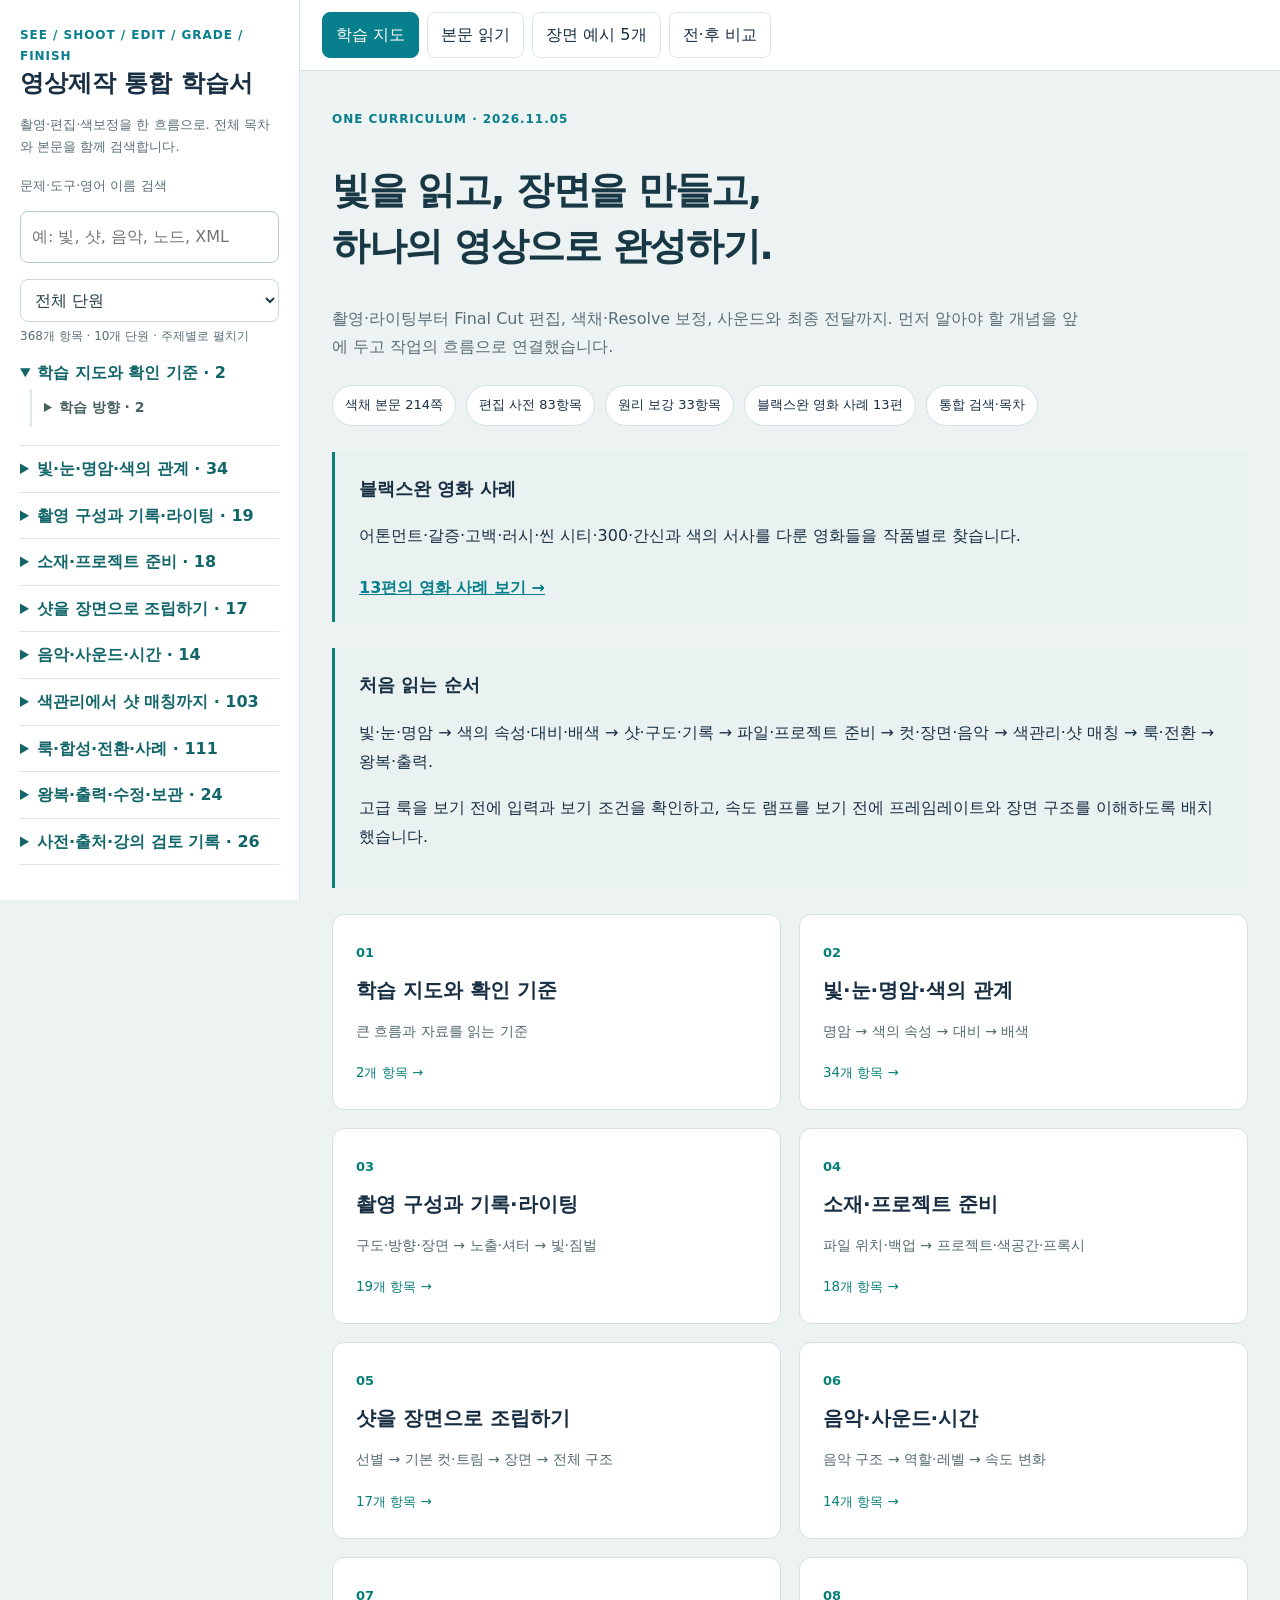
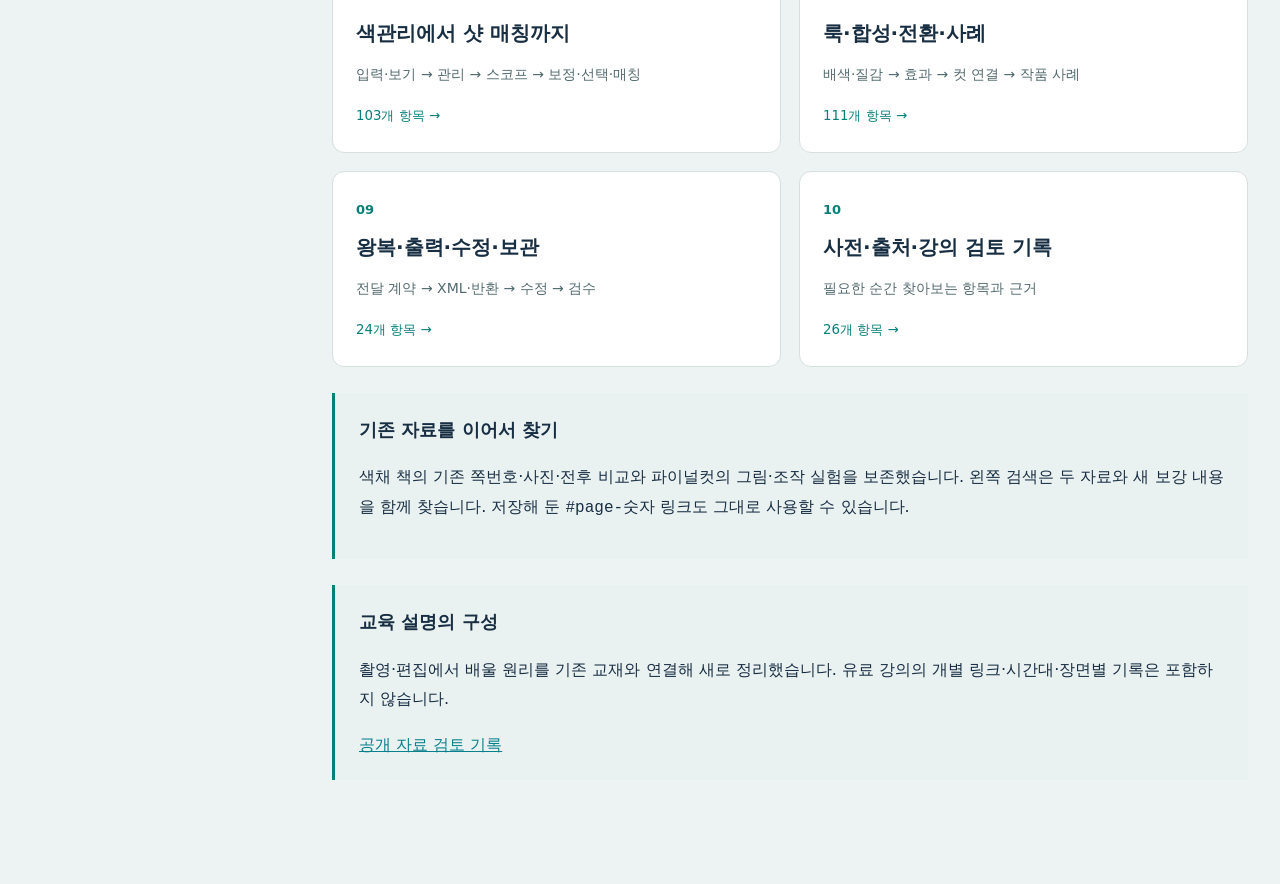
==== commit 793e9c0b: "Add film learning cases and hierarchical topic navigation" ====
--- a/docs/index.html
+++ b/docs/index.html
@@ -1,3 +1,3 @@
 <!doctype html>
 <html lang="ko"><head><meta charset="utf-8"><meta name="viewport" content="width=device-width,initial-scale=1"><title>영상제작 통합 학습서 · 촬영·편집·색보정</title><link rel="stylesheet" href="assets/site.css">
-<link rel="stylesheet" href="assets/unified.css"></head><body><div class="app"><aside id="sidebar"><div class="eyebrow">SEE / SHOOT / EDIT / GRADE / FINISH</div><div class="brand">영상제작 통합 학습서</div><p class="intro">촬영·편집·색보정을 한 흐름으로. 전체 목차와 본문을 함께 검색합니다.</p><label for="search" class="intro">문제·도구·영어 이름 검색</label><input id="search" class="search" type="search" placeholder="예: 빛, 샷, 음악, 노드, XML" autocomplete="off"><div class="status" id="searchStatus" aria-live="polite"></div><nav id="nav" aria-label="목차와 검색 결과"></nav></aside><main class="main"><header class="toolbar"><button id="menu" aria-label="목차 열기">☰ 목차</button><button id="learnTab" class="tab">학습 지도</button><button id="bookTab" class="tab">책 읽기</button><button id="galleryTab" class="tab selected">장면 예시 5개</button><button id="compareTab" class="tab">전·후 비교</button><div class="spacer"></div><div id="paging" class="hidden"><button id="prev" aria-label="이전 쪽">←</button> <label for="pageInput">쪽</label> <input id="pageInput" type="number" min="1" max="214" value="161"> / 214 <button id="next" aria-label="다음 쪽">→</button></div></header><section id="gallery" class="gallery"><div class="eyebrow">4부 · 보는 감각을 익히는 장면 예시</div><h1>필름 룩은<br>사진의 어디에서 느껴질까?</h1><p class="gallery-lead">같은 “필름 룩”도 깊은 검정, 부드러운 밝은 영역, 제한된 팔레트, 질감과 빛의 관계가 다릅니다. 공개 스틸과 공식 홍보사진 5개를 보며 내 영상에서 시험할 순서를 익혀보세요. 사진을 누르면 확대됩니다.</p><div class="jump"><a href="#case-181">장면 1 · 패스트 라이브즈</a><a href="#case-182">장면 2 · 패스트 라이브즈</a><a href="#case-183">장면 3 · 가여운 것들</a><a href="#case-184">장면 4 · 가여운 것들</a><a href="#case-185">장면 5 · 라라랜드</a></div><article class="case" id="case-181"><div class="eyebrow">4부 · 실제 이미지 관찰 · 패스트 라이브즈 / Past Lives (2023)</div><h2>장면 1 · 낮의 부드러움, 검정은 남기기</h2><button class="photo-button" data-zoom="1" aria-label="장면 이미지 확대"><img loading="lazy" decoding="async" src="assets/images/823eb3d9e0256dcfe4535364.jpg" alt="공개 스틸 · 페리 위의 두 인물"></button><p class="caption">공개 스틸 · 페리 위의 두 인물<br>Jon Pack / Twenty Years Rights / A24 Films © Twenty Years Rights LLC · <a href="https://www.kodak.com/en/motion/blog-post/past-lives/" target="_blank" rel="noopener">원문·출처 ↗</a></p><h3>사진에서 먼저 볼 것</h3><p>밝은 하늘·흰 구름과 어두운 옷을 함께 본다. 얼굴은 하늘처럼 밝지 않고, 옷은 깊은 어둠을 유지한다. 부드러움은 검정을 전부 회색으로 올리는 것과 다르다.</p><h3>내 영상에서 시도하는 순서</h3><ol><li>먼저 내 낮 장면에서 입력과 노출을 정리한다. 피부와 하늘을 각각 확인한다.</li><li>Curves에서 중간톤을 기준으로 두고 밝은 영역의 연결을 완만하게 만든다. 이미 사라진 구름 정보는 돌아오지 않는다.</li><li>검정점은 유지한 버전과 조금 올린 버전을 비교한다. 그레인은 마지막에 출력 크기로 확인한다.</li></ol><div class="note"><strong>확인된 사실과 관찰의 경계</strong><p>촬영감독 인터뷰는 작품의 35mm VISION3 500T 사용과 장면별 현상 변화를 설명한다. 이 사진의 개별 현상 조건은 확인되지 않았다.</p><p>작은 웹 스틸로 입자 크기·정확한 곡선·필름 반응을 측정할 수 없다. 위 순서는 디지털 영상 실습 제안이다.</p></div><div class="related"><button data-page="181">책 181쪽</button><button data-page="162">연결 항목 162쪽</button><button data-page="167">연결 항목 167쪽</button><button data-page="179">연결 항목 179쪽</button></div></article><article class="case" id="case-182"><div class="eyebrow">4부 · 실제 이미지 관찰 · 패스트 라이브즈 / Past Lives (2023)</div><h2>장면 2 · 밤의 빛, 따뜻함과 어둠의 분리</h2><button class="photo-button" data-zoom="1" aria-label="장면 이미지 확대"><img loading="lazy" decoding="async" src="assets/images/79b90610fb35719395bbccd5.jpg" alt="공개 스틸 · 바에서의 세 인물"></button><p class="caption">공개 스틸 · 바에서의 세 인물<br>Jon Pack / Twenty Years Rights / A24 Films © Twenty Years Rights LLC · <a href="https://www.kodak.com/en/motion/blog-post/past-lives/" target="_blank" rel="noopener">원문·출처 ↗</a></p><h3>사진에서 먼저 볼 것</h3><p>탁자의 작은 빛과 얼굴은 따뜻하고 배경은 훨씬 어둡다. 작은 광원이 화면 전체를 밝히지 않는다. 피부를 읽을 수 있는 어둠과, 빛 주변의 부드러운 연결을 따로 본다.</p><h3>내 영상에서 시도하는 순서</h3><ol><li>밤 카페 컷에서 전체 밝기보다 얼굴과 광원의 관계부터 잡는다. 어둠을 무조건 밝히지 않는다.</li><li>Split Tone을 작게 시험하되 검정 전체에 색을 칠하지 않는다. 광원의 따뜻함과 피부 중간톤을 구분한다.</li><li>Studio에서는 Halation과 Bloom을 하나씩 켠다. 붉은 경계와 넓은 빛 확산을 따로 비교하고, 원본에 이미 번짐이 있으면 줄인다.</li></ol><div class="note"><strong>확인된 사실과 관찰의 경계</strong><p>공식 인터뷰는 자연스러운 조명을 목표로 한 제작 접근을 설명한다. 사진 속 번짐이 특정 필터나 후반 효과에서 왔다고 단정하지 않는다.</p><p>이 스틸은 효과 전후 비교가 아니다. Halation·Bloom의 실제 사용 여부는 확인되지 않았다. 시간에 따라 변하는 그레인·번짐은 영상으로 확인한다.</p></div><div class="related"><button data-page="182">책 182쪽</button><button data-page="164">연결 항목 164쪽</button><button data-page="168">연결 항목 168쪽</button><button data-page="169">연결 항목 169쪽</button></div></article><article class="case" id="case-183"><div class="eyebrow">4부 · 실제 이미지 관찰 · 가여운 것들 / Poor Things (2023)</div><h2>장면 3 · 보라·연두, 색의 수를 제한하기</h2><button class="photo-button" data-zoom="1" aria-label="장면 이미지 확대"><img loading="lazy" decoding="async" src="assets/images/cfcd561daa8208e9f5d9e74b.jpg" alt="공식 홍보사진 · 갑판과 보랏빛 하늘 / 영화 프레임과 구분"></button><p class="caption">공식 홍보사진 · 갑판과 보랏빛 하늘 / 영화 프레임과 구분<br>Photo by Yorgos Lanthimos. Courtesy of Searchlight Pictures. © 2023 Searchlight Pictures · <a href="https://www.kodak.com/en/motion/blog-post/poor-things/" target="_blank" rel="noopener">원문·출처 ↗</a></p><h3>사진에서 먼저 볼 것</h3><p>보라 계열 하늘·바다와 연두 의상, 어두운 상단 형태가 중심이다. 색을 많이 올리는 것보다 어떤 색을 중심에 두고 경쟁색을 줄일지가 먼저다. 사진의 구도와 세트도 인상에 기여한다.</p><h3>내 영상에서 시도하는 순서</h3><ol><li>내 바다·테라스 컷에서 중심색 두 가지를 먼저 고른다. 예: 자주빛 하늘과 연두 소품.</li><li>Hue vs Hue·Hue vs Sat으로 경쟁색을 절제한다. 하늘 이동이 피부까지 바꾸면 공간 선택을 함께 쓴다.</li><li>밝은 구름은 색 덩어리로 만들지 않는다. 선택 경계·밴딩을 보고, 색 변화가 큰 버전과 절제한 버전을 비교한다.</li></ol><div class="note"><strong>확인된 사실과 관찰의 경계</strong><p>작품은 35mm 흑백·컬러 네거티브·EKTACHROME을 함께 사용했다. 이 홍보사진이 특정 영화 필름이나 최종 영화 색보정의 결과라는 뜻은 아니다.</p><p>홍보사진의 팔레트를 관찰하는 창작 연습이다. 원작의 정확한 LUT나 EKTACHROME 복제 레시피가 아니다.</p></div><div class="related"><button data-page="183">책 183쪽</button><button data-page="143">연결 항목 143쪽</button><button data-page="165">연결 항목 165쪽</button><button data-page="171">연결 항목 171쪽</button></div></article><article class="case" id="case-184"><div class="eyebrow">4부 · 실제 이미지 관찰 · 가여운 것들 / Poor Things (2023)</div><h2>장면 4 · 흑백, 밝기의 역할로 색을 번역하기</h2><button class="photo-button" data-zoom="1" aria-label="장면 이미지 확대"><img loading="lazy" decoding="async" src="assets/images/c0706a14b0b24c38131659e8.jpg" alt="공식 홍보사진 · 인물 클로즈업 / 영화 프레임과 구분"></button><p class="caption">공식 홍보사진 · 인물 클로즈업 / 영화 프레임과 구분<br>Photo by Yorgos Lanthimos. Courtesy of Searchlight Pictures. © 2023 Searchlight Pictures · <a href="https://www.kodak.com/en/motion/blog-post/poor-things/" target="_blank" rel="noopener">원문·출처 ↗</a></p><h3>사진에서 먼저 볼 것</h3><p>밝은 얼굴과 작은 반사, 어두운 옷과 배경을 비교한다. 색이 없어도 얼굴의 질감과 배경의 형태는 서로 다른 밝기 단계로 읽힌다. 입자를 키우기 전에 이 구조부터 설계한다.</p><h3>내 영상에서 시도하는 순서</h3><ol><li>내 인물 컷에서 채도 제거 버전을 기준으로 만든다. RGB Mixer 흑백 버전을 별도로 비교한다.</li><li>색 채널의 기여를 조절하며 얼굴·옷·배경 중 무엇이 먼저 보일지 정한다. 피부 얼룩과 잡음도 동시에 확인한다.</li><li>Curves로 얼굴의 중간 밝기와 깊은 배경을 분리한다. 렌즈 부드러움·입자는 필요할 때 하나씩 추가한다.</li></ol><div class="note"><strong>확인된 사실과 관찰의 경계</strong><p>공식 인터뷰는 작품의 시작 부분에 DOUBLE-X 흑백 필름을 사용했다고 설명한다. 이 홍보사진의 촬영 매체·현상은 별도로 확인되지 않았다.</p><p>단순 채도 제거와 채널별 흑백 번역은 다른 결과를 낸다. RGB Mixer의 큰 변화가 원본 잡음을 강조하면 강도를 줄인다.</p></div><div class="related"><button data-page="184">책 184쪽</button><button data-page="153">연결 항목 153쪽</button><button data-page="167">연결 항목 167쪽</button><button data-page="176">연결 항목 176쪽</button></div></article><article class="case" id="case-185"><div class="eyebrow">4부 · 실제 이미지 관찰 · 라라랜드 / La La Land (2016)</div><h2>장면 5 · 황혼, 따뜻한 피부와 차가운 공간</h2><button class="photo-button" data-zoom="1" aria-label="장면 이미지 확대"><img loading="lazy" decoding="async" src="assets/images/c936b6c11aff1d469ea8ab65.jpg" alt="공식 장면 홍보사진 · 황혼의 거리 / 최종 영화 프레임과 구분"></button><p class="caption">공식 장면 홍보사진 · 황혼의 거리 / 최종 영화 프레임과 구분<br>Photo Credit: Dale Robinette. Published in Kodak Filmmaker Stories · <a href="https://www.kodak.com/en/motion/blog-post/la-la-land/" target="_blank" rel="noopener">원문·출처 ↗</a></p><h3>사진에서 먼저 볼 것</h3><p>분홍 의상과 따뜻한 얼굴이 차가운 거리·하늘과 분리된다. 배경은 어둡지만 작은 빛과 하늘의 방향은 남아 있다. 이 관계를 만들 때 촬영 시간·의상·배경 선택이 큰 몫을 한다.</p><h3>내 영상에서 시도하는 순서</h3><ol><li>부산 여행의 황혼 컷을 고른다. 하늘 색이 남고 피부에 빛이 있는 순간이 출발에 좋다.</li><li>기본 보정 후 피부와 배경을 별도 선택한다. 배경을 조금 차갑게 바꾸면서 피부·분홍 소품의 색을 보존한다.</li><li>기억 같은 부드러움은 약한 대비·절제한 확산으로 시험한다. 모든 컷을 주황색으로 덮는 대신 인접 컷의 하늘·피부를 맞춘다.</li></ol><div class="note"><strong>확인된 사실과 관찰의 경계</strong><p>Sandgren의 인터뷰는 작품의 35mm 촬영과 더 고운 입자·부드러운 대비를 위한 풀 현상을 설명한다. 홍보사진 자체의 필름 반응을 측정한 것은 아니다.</p><p>실제 제작 노드값을 재현하는 레시피가 아니다. 공개 사진의 색 관계를 내 촬영 조건에 번역하는 가이드다.</p></div><div class="related"><button data-page="185">책 185쪽</button><button data-page="151">연결 항목 151쪽</button><button data-page="164">연결 항목 164쪽</button><button data-page="179">연결 항목 179쪽</button></div></article><footer>이미지는 각 출처의 권리자에게 귀속됩니다. 촬영 현장 사진은 이 예시에 포함하지 않았습니다. 공개 스틸과 홍보사진을 구분했으며, 실제 제작의 노드·LUT·효과 사용을 추정 확정하지 않습니다. 기존 YouTube 링크는 영상 전체를 시청·분석한 출처로 표시하지 않았습니다.</footer></section><section id="compare" class="gallery hidden"><div class="eyebrow">BEFORE / AFTER · 전체 비교 예시</div><h1>가운데 바를 움직여<br>변화한 곳을 찾아보세요.</h1><p class="gallery-lead">책의 비교 예시 62개 항목, 95개 변형을 모았습니다. 커브·색온도·채도·부분 보정·필름 효과까지 기준과 변형을 비교하세요. 컴퓨터와 휴대폰에서 가운데 손잡이를 드래그하거나 아래 슬라이더·버튼을 사용할 수 있습니다. 왼쪽은 기준, 오른쪽은 선택한 변형입니다.</p><div class="comparison-filter"><label>분류 <select id="compareCategory"><option value="all">전체</option><option value="color">색채·밝기·배색</option><option value="curves">커브·검정·하이라이트</option><option value="partial">도구·부분 보정·매칭</option><option value="film">필름·할레이션·그레인·빛번짐</option></select></label><label>바로 찾기 <input id="compareSearch" type="search" placeholder="예: 역S, 검정, 틴트"></label><label>항목 이동 <select id="compareJump"><option value="">비교 예시 선택</option><option value="compare-11">11쪽 · 밝기: 잘 보이게 할까, 눈부시게 할까?</option><option value="compare-12">12쪽 · 밝기 범위: 남아 있는 정보와 사라진 정보</option><option value="compare-15">15쪽 · 색의 세 가지 성질: 색조·채도·밝기</option><option value="compare-17">17쪽 · 색 조절: 따뜻함과 진함은 다르다</option><option value="compare-20">20쪽 · 색온도 × 틴트: 두 축의 조합을 눈으로</option><option value="compare-21">21쪽 · 색온도 응용: 치우침을 고칠 때와 분위기를 만들 때</option><option value="compare-22">22쪽 · 틴트 응용: 초록을 줄인 뒤 자홍으로 넘기지 않기</option><option value="compare-23">23쪽 · 화이트밸런스: 빛의 색부터 정리하기</option><option value="compare-24">24쪽 · 혼합 조명: 한 번의 색온도로 둘 다 맞을까?</option><option value="compare-25">25쪽 · 대비 두 종류: 장면 전체와 작은 질감</option><option value="compare-26">26쪽 · 대비: 쨍함과 부드러움</option><option value="compare-27">27쪽 · 빛의 부드러움은 색온도와 다르다</option><option value="compare-28">28쪽 · 색 대비: “쨍함” 말고 무엇이 다른가?</option><option value="compare-34">34쪽 · 모든 색을 진하게 하지 않아도 눈길을 끌 수 있어</option><option value="compare-35">35쪽 · 밝고 연한 색감: 채도만 내리는 것과 비교</option><option value="compare-36">36쪽 · 포근함 만들기: 노랗게만 하면 될까?</option><option value="compare-37">37쪽 · 같은 장면, 다른 이야기: 네 가지 색감 시험</option><option value="compare-38">38쪽 · 색을 많이 바꾸면 줄무늬가 생기는 이유</option><option value="compare-49">49쪽 · 커브의 기울기: 밝기 차이를 벌리고 모으기</option><option value="compare-50">50쪽 · 커브는 밝기 길을 바꾸는 그림</option><option value="compare-51">51쪽 · 앵커 점: 바꾸고 싶은 곳과 지키고 싶은 곳</option><option value="compare-52">52쪽 · 6가지 커브: 결과부터 보기</option><option value="compare-53">53쪽 · 감마형 커브도 가능해: S자만 있는 게 아니다</option><option value="compare-54">54쪽 · S커브: 밋밋할 때 먼저 시험</option><option value="compare-55">55쪽 · 역S커브: 이미 너무 강한 대비</option><option value="compare-56">56쪽 · 가운데 올리기: 얼굴이 어두울 때</option><option value="compare-57">57쪽 · 밝은 영역 누르기: 눈부심 줄이기</option><option value="compare-58">58쪽 · 검정점 올리기: 부드러운 검정</option><option value="compare-59">59쪽 · 의도적 적용 1 · 해변을 역S로 부드럽게</option><option value="compare-60">60쪽 · 의도적 적용 2 · 야경에 약한 역S</option><option value="compare-61">61쪽 · 의도적 적용 3 · 검정은 유지하고 그림자만 올리기</option><option value="compare-62">62쪽 · 의도적 적용 4 · 수중 인물을 가운데 커브로</option><option value="compare-63">63쪽 · 의도적 적용 5 · 검정점만 약하게 들어 올리기</option><option value="compare-64">64쪽 · 의도적 적용 6 · 창빛의 눈부심 누르기</option><option value="compare-65">65쪽 · 일부러 망쳐보기: 평평한 구간과 검정 뭉침</option><option value="compare-66">66쪽 · RGB 커브로 색 나누기: 푸른 그림자·따뜻한 밝은 쪽</option><option value="compare-67">67쪽 · 커브를 겹치면: 같은 조절도 순서에 따라</option><option value="compare-77">77쪽 · 사례 1 · 따뜻한 카페의 판단 과정</option><option value="compare-78">78쪽 · 사례 2 · 차분한 해변, 역 S의 이유</option><option value="compare-79">79쪽 · 사례 3 · 야경의 어둠은 남겨두기</option><option value="compare-80">80쪽 · 사례 4 · 수중 얼굴과 물의 분리</option><option value="compare-82">82쪽 · LOG·RAW·색공간: 서로 다른 질문이다</option><option value="compare-87">87쪽 · 밝기 조절: 어디가 함께 바뀔까?</option><option value="compare-89">89쪽 · 스코프: 눈을 도와주는 밝기·색 지도</option><option value="compare-93">93쪽 · 배경만 덜 진하게: 선택 색 조절</option><option value="compare-94">94쪽 · 선택 커브 이름 읽기: 앞은 고르는 기준, 뒤는 바꾸는 것</option><option value="compare-95">95쪽 · Qualifier: 색·채도·밝기로 골라보기</option><option value="compare-96">96쪽 · 얼굴만 밝히기: 부분 보정과 추적</option><option value="compare-97">97쪽 · 컷 연결: 한 장보다 앞뒤 장면</option><option value="compare-98">98쪽 · 수중 장면: 잃어버린 빨강을 억지로 만들지 않기</option><option value="compare-100">100쪽 · 필름룩: 입자 하나보다 여러 요소의 조합</option><option value="compare-101">101쪽 · 할레이션: 밝은 경계의 따뜻한 번짐</option><option value="compare-101-detail">101쪽 · 할레이션: 밝은 경계의 따뜻한 번짐 · 같은 파도 확대</option><option value="compare-102">102쪽 · 필름그레인: 미세한 질감을 더하기</option><option value="compare-103">103쪽 · 몽환적인 빛번짐: 원본을 통째로 흐리지 않기</option><option value="compare-105">105쪽 · 무료 버전에서 연습할 수 있는 방향</option><option value="compare-114">114쪽 · 해변: 완만한 역 S 커브 만들기</option><option value="compare-115">115쪽 · 창문: 하이라이트를 보호하는 조정</option><option value="compare-116">116쪽 · 얼굴: Window와 Tracker로 공간 선택하기</option><option value="compare-117">117쪽 · 배경색: Hue vs Sat와 Qualifier의 차이</option><option value="compare-119">119쪽 · 수중: 색 복원보다 자연스러운 분리</option><option value="compare-120">120쪽 · 필름 룩: 효과마다 목적을 하나씩</option></select></label><div id="compareCount" aria-live="polite"></div></div><article class="case comparison-card" id="compare-11" data-category="color" data-page="11" data-title="밝기: 잘 보이게 할까, 눈부시게 할까?"><div class="eyebrow">책 11쪽 · 같은 장면 / 같은 단계 그림</div><h2>밝기: 잘 보이게 할까, 눈부시게 할까?</h2><label class="variant-label">비교할 변형 <select class="variant-select"><option value="0">어둡게 만든 예시</option><option value="1">밝게 만든 예시</option></select></label><div class="compare-stage" style="--pos:50%" data-before="101" data-variants='[{"image": "110", "label": "어둡게 만든 예시"}, {"image": "111", "label": "밝게 만든 예시"}]'><img class="before" alt="밝기: 잘 보이게 할까, 눈부시게 할까? · 기준" draggable="false" loading="lazy"><img class="after" alt="밝기: 잘 보이게 할까, 눈부시게 할까? · 변형" draggable="false" loading="lazy"><span class="before-label">BEFORE · 기준</span><span class="after-label">AFTER · 변형</span><div class="divider"><button class="drag-handle" aria-label="비교 경계 드래그" tabindex="-1">↔</button></div></div><div class="compare-control"><label for="range-compare-11">비교 경계 <output>50%</output></label><input id="range-compare-11" class="compare-range" type="range" min="0" max="100" value="50" aria-label="밝기: 잘 보이게 할까, 눈부시게 할까? 전후 비교 경계"><div class="compare-presets"><button data-percent="0">후 전체</button><button data-percent="50">반씩</button><button data-percent="100">전 전체</button></div></div><p>볼과 창밖을 함께 보자 왼쪽은 볼과 옷이 덜 보여. 오른쪽은 볼이 밝아졌지만 창밖과 옷의 밝은 무늬가 뭉칠 수 있어. 전체를 밝히</p><p class="caption">왼쪽 기준: 기준 사진 · 오른쪽: 위에서 선택한 변형.<br>사진의 밝기·색·질감 변화를 설명하는 교육용 예시이며 실제 Resolve 출력·카메라 LOG·필름 응답의 재현이 아니다. 사진 출처는 책 127쪽.</p><div class="related"><button data-page="11">설명·커브 그림 11쪽</button><button data-page="127">출처 127쪽</button></div></article><article class="case comparison-card" id="compare-12" data-category="color" data-page="12" data-title="밝기 범위: 남아 있는 정보와 사라진 정보"><div class="eyebrow">책 12쪽 · 같은 장면 / 같은 단계 그림</div><h2>밝기 범위: 남아 있는 정보와 사라진 정보</h2><label class="variant-label">비교할 변형 <select class="variant-select"><option value="0">잘라낸 뒤 전체를 어둡게</option></select></label><div class="compare-stage" style="--pos:50%" data-before="116" data-variants='[{"image": "117", "label": "잘라낸 뒤 전체를 어둡게"}]'><img class="before" alt="밝기 범위: 남아 있는 정보와 사라진 정보 · 기준" draggable="false" loading="lazy"><img class="after" alt="밝기 범위: 남아 있는 정보와 사라진 정보 · 변형" draggable="false" loading="lazy"><span class="before-label">BEFORE · 기준</span><span class="after-label">AFTER · 변형</span><div class="divider"><button class="drag-handle" aria-label="비교 경계 드래그" tabindex="-1">↔</button></div></div><div class="compare-control"><label for="range-compare-12">비교 경계 <output>50%</output></label><input id="range-compare-12" class="compare-range" type="range" min="0" max="100" value="50" aria-label="밝기 범위: 남아 있는 정보와 사라진 정보 전후 비교 경계"><div class="compare-presets"><button data-percent="0">후 전체</button><button data-percent="50">반씩</button><button data-percent="100">전 전체</button></div></div><p>흰 부분을 내렸는데 무늬가 안 돌아와 왼쪽에서 여러 밝은 값이 모두 흰색으로 뭉쳤어. 그 결과를 어둡게 만든 오른쪽에서는 뭉친 흰 부분이 회색</p><p class="caption">왼쪽 기준: 일부러 밝기를 잘라낸 예시 · 오른쪽: 위에서 선택한 변형.<br>사진의 밝기·색·질감 변화를 설명하는 교육용 예시이며 실제 Resolve 출력·카메라 LOG·필름 응답의 재현이 아니다. 사진 출처는 책 127쪽.</p><div class="related"><button data-page="12">설명·커브 그림 12쪽</button><button data-page="127">출처 127쪽</button></div></article><article class="case comparison-card" id="compare-15" data-category="color" data-page="15" data-title="색의 세 가지 성질: 색조·채도·밝기"><div class="eyebrow">책 15쪽 · 같은 장면 / 같은 단계 그림</div><h2>색의 세 가지 성질: 색조·채도·밝기</h2><label class="variant-label">비교할 변형 <select class="variant-select"><option value="0">색 방향을 바꾼 예시</option><option value="1">채도를 줄인 예시</option><option value="2">밝기를 낮춘 예시</option></select></label><div class="compare-stage" style="--pos:50%" data-before="96" data-variants='[{"image": "130", "label": "색 방향을 바꾼 예시"}, {"image": "131", "label": "채도를 줄인 예시"}, {"image": "132", "label": "밝기를 낮춘 예시"}]'><img class="before" alt="색의 세 가지 성질: 색조·채도·밝기 · 기준" draggable="false" loading="lazy"><img class="after" alt="색의 세 가지 성질: 색조·채도·밝기 · 변형" draggable="false" loading="lazy"><span class="before-label">BEFORE · 기준</span><span class="after-label">AFTER · 변형</span><div class="divider"><button class="drag-handle" aria-label="비교 경계 드래그" tabindex="-1">↔</button></div></div><div class="compare-control"><label for="range-compare-15">비교 경계 <output>50%</output></label><input id="range-compare-15" class="compare-range" type="range" min="0" max="100" value="50" aria-label="색의 세 가지 성질: 색조·채도·밝기 전후 비교 경계"><div class="compare-presets"><button data-percent="0">후 전체</button><button data-percent="50">반씩</button><button data-percent="100">전 전체</button></div></div><p>같은 “차분함”도 방법이 달라 채도를 줄이면 색이 덜 튀어. 밝기를 낮추면 어둡고 무거워질 수 있어. 색을 청록 쪽으로 옮기면 느낌이 달</p><p class="caption">왼쪽 기준: 원래 기준 사진 · 오른쪽: 위에서 선택한 변형.<br>사진의 밝기·색·질감 변화를 설명하는 교육용 예시이며 실제 Resolve 출력·카메라 LOG·필름 응답의 재현이 아니다. 사진 출처는 책 127쪽.</p><div class="related"><button data-page="15">설명·커브 그림 15쪽</button><button data-page="127">출처 127쪽</button></div></article><article class="case comparison-card" id="compare-17" data-category="color" data-page="17" data-title="색 조절: 따뜻함과 진함은 다르다"><div class="eyebrow">책 17쪽 · 같은 장면 / 같은 단계 그림</div><h2>색 조절: 따뜻함과 진함은 다르다</h2><label class="variant-label">비교할 변형 <select class="variant-select"><option value="0">따뜻한 방향</option><option value="1">색을 연하게</option><option value="2">초록빛 치우침 예시</option></select></label><div class="compare-stage" style="--pos:50%" data-before="101" data-variants='[{"image": "141", "label": "따뜻한 방향"}, {"image": "142", "label": "색을 연하게"}, {"image": "143", "label": "초록빛 치우침 예시"}]'><img class="before" alt="색 조절: 따뜻함과 진함은 다르다 · 기준" draggable="false" loading="lazy"><img class="after" alt="색 조절: 따뜻함과 진함은 다르다 · 변형" draggable="false" loading="lazy"><span class="before-label">BEFORE · 기준</span><span class="after-label">AFTER · 변형</span><div class="divider"><button class="drag-handle" aria-label="비교 경계 드래그" tabindex="-1">↔</button></div></div><div class="compare-control"><label for="range-compare-17">비교 경계 <output>50%</output></label><input id="range-compare-17" class="compare-range" type="range" min="0" max="100" value="50" aria-label="색 조절: 따뜻함과 진함은 다르다 전후 비교 경계"><div class="compare-presets"><button data-percent="0">후 전체</button><button data-percent="50">반씩</button><button data-percent="100">전 전체</button></div></div><p>도구 이름 쉽게 이해하면 Temperature / 색온도 따뜻함↔차가움 관계를 바꾸기</p><p class="caption">왼쪽 기준: 기준 사진 · 오른쪽: 위에서 선택한 변형.<br>사진의 밝기·색·질감 변화를 설명하는 교육용 예시이며 실제 Resolve 출력·카메라 LOG·필름 응답의 재현이 아니다. 사진 출처는 책 127쪽.</p><div class="related"><button data-page="17">설명·커브 그림 17쪽</button><button data-page="127">출처 127쪽</button></div></article><article class="case comparison-card" id="compare-20" data-category="color" data-page="20" data-title="색온도 × 틴트: 두 축의 조합을 눈으로"><div class="eyebrow">책 20쪽 · 같은 장면 / 같은 단계 그림</div><h2>색온도 × 틴트: 두 축의 조합을 눈으로</h2><label class="variant-label">비교할 변형 <select class="variant-select"><option value="0">초록 / 차가움</option><option value="1">초록 / 기준</option><option value="2">초록 / 따뜻함</option><option value="3">기준 / 차가움</option><option value="4">기준 / 따뜻함</option><option value="5">자홍 / 차가움</option><option value="6">자홍 / 기준</option><option value="7">자홍 / 따뜻함</option></select></label><div class="compare-stage" style="--pos:50%" data-before="101" data-variants='[{"image": "168", "label": "초록 / 차가움"}, {"image": "169", "label": "초록 / 기준"}, {"image": "170", "label": "초록 / 따뜻함"}, {"image": "171", "label": "기준 / 차가움"}, {"image": "172", "label": "기준 / 따뜻함"}, {"image": "173", "label": "자홍 / 차가움"}, {"image": "174", "label": "자홍 / 기준"}, {"image": "175", "label": "자홍 / 따뜻함"}]'><img class="before" alt="색온도 × 틴트: 두 축의 조합을 눈으로 · 기준" draggable="false" loading="lazy"><img class="after" alt="색온도 × 틴트: 두 축의 조합을 눈으로 · 변형" draggable="false" loading="lazy"><span class="before-label">BEFORE · 기준</span><span class="after-label">AFTER · 변형</span><div class="divider"><button class="drag-handle" aria-label="비교 경계 드래그" tabindex="-1">↔</button></div></div><div class="compare-control"><label for="range-compare-20">비교 경계 <output>50%</output></label><input id="range-compare-20" class="compare-range" type="range" min="0" max="100" value="50" aria-label="색온도 × 틴트: 두 축의 조합을 눈으로 전후 비교 경계"><div class="compare-presets"><button data-percent="0">후 전체</button><button data-percent="50">반씩</button><button data-percent="100">전 전체</button></div></div><p>따뜻한데도 초록일 수 있어 오른쪽 위를 봐. 따뜻한 방향으로 옮겼어도 초록 치우침은 남아. 이럴 때 색온도만 더 올리면 누런 초록이</p><p class="caption">왼쪽 기준: 기준 / 기준 · 오른쪽: 위에서 선택한 변형.<br>사진의 밝기·색·질감 변화를 설명하는 교육용 예시이며 실제 Resolve 출력·카메라 LOG·필름 응답의 재현이 아니다. 사진 출처는 책 127쪽.</p><div class="related"><button data-page="20">설명·커브 그림 20쪽</button><button data-page="127">출처 127쪽</button></div></article><article class="case comparison-card" id="compare-21" data-category="color" data-page="21" data-title="색온도 응용: 치우침을 고칠 때와 분위기를 만들 때"><div class="eyebrow">책 21쪽 · 같은 장면 / 같은 단계 그림</div><h2>색온도 응용: 치우침을 고칠 때와 분위기를 만들 때</h2><label class="variant-label">비교할 변형 <select class="variant-select"><option value="0">기준 상태로 돌아오기</option><option value="1">기준에서 따뜻함 추가</option></select></label><div class="compare-stage" style="--pos:50%" data-before="184" data-variants='[{"image": "101", "label": "기준 상태로 돌아오기"}, {"image": "11", "label": "기준에서 따뜻함 추가"}]'><img class="before" alt="색온도 응용: 치우침을 고칠 때와 분위기를 만들 때 · 기준" draggable="false" loading="lazy"><img class="after" alt="색온도 응용: 치우침을 고칠 때와 분위기를 만들 때 · 변형" draggable="false" loading="lazy"><span class="before-label">BEFORE · 기준</span><span class="after-label">AFTER · 변형</span><div class="divider"><button class="drag-handle" aria-label="비교 경계 드래그" tabindex="-1">↔</button></div></div><div class="compare-control"><label for="range-compare-21">비교 경계 <output>50%</output></label><input id="range-compare-21" class="compare-range" type="range" min="0" max="100" value="50" aria-label="색온도 응용: 치우침을 고칠 때와 분위기를 만들 때 전후 비교 경계"><div class="compare-presets"><button data-percent="0">후 전체</button><button data-percent="50">반씩</button><button data-percent="100">전 전체</button></div></div><p>가운데까지는 기본 정리의 질문 촬영 의도와 달리 피부·중립 물체까지 푸르다면 따뜻한 쪽으로 보상을 시험해봐. 단, 푸른 조명이나 새벽의</p><p class="caption">왼쪽 기준: 차갑게 치우친 예시 · 오른쪽: 위에서 선택한 변형.<br>사진의 밝기·색·질감 변화를 설명하는 교육용 예시이며 실제 Resolve 출력·카메라 LOG·필름 응답의 재현이 아니다. 사진 출처는 책 127쪽.</p><div class="related"><button data-page="21">설명·커브 그림 21쪽</button><button data-page="127">출처 127쪽</button></div></article><article class="case comparison-card" id="compare-22" data-category="color" data-page="22" data-title="틴트 응용: 초록을 줄인 뒤 자홍으로 넘기지 않기"><div class="eyebrow">책 22쪽 · 같은 장면 / 같은 단계 그림</div><h2>틴트 응용: 초록을 줄인 뒤 자홍으로 넘기지 않기</h2><label class="variant-label">비교할 변형 <select class="variant-select"><option value="0">초록 치우침을 덜어낸 기준</option><option value="1">자홍 쪽으로 과한 예시</option></select></label><div class="compare-stage" style="--pos:50%" data-before="199" data-variants='[{"image": "101", "label": "초록 치우침을 덜어낸 기준"}, {"image": "200", "label": "자홍 쪽으로 과한 예시"}]'><img class="before" alt="틴트 응용: 초록을 줄인 뒤 자홍으로 넘기지 않기 · 기준" draggable="false" loading="lazy"><img class="after" alt="틴트 응용: 초록을 줄인 뒤 자홍으로 넘기지 않기 · 변형" draggable="false" loading="lazy"><span class="before-label">BEFORE · 기준</span><span class="after-label">AFTER · 변형</span><div class="divider"><button class="drag-handle" aria-label="비교 경계 드래그" tabindex="-1">↔</button></div></div><div class="compare-control"><label for="range-compare-22">비교 경계 <output>50%</output></label><input id="range-compare-22" class="compare-range" type="range" min="0" max="100" value="50" aria-label="틴트 응용: 초록을 줄인 뒤 자홍으로 넘기지 않기 전후 비교 경계"><div class="compare-presets"><button data-percent="0">후 전체</button><button data-percent="50">반씩</button><button data-percent="100">전 전체</button></div></div><p>색온도와 다른 질문 초록빛 때문에 피부가 이상한데 노랑/파랑만 바꿔도 해결되지 않는다면 틴트를 확인해. 초록↔자홍 축으로</p><p class="caption">왼쪽 기준: 초록빛을 더한 예시 · 오른쪽: 위에서 선택한 변형.<br>사진의 밝기·색·질감 변화를 설명하는 교육용 예시이며 실제 Resolve 출력·카메라 LOG·필름 응답의 재현이 아니다. 사진 출처는 책 127쪽.</p><div class="related"><button data-page="22">설명·커브 그림 22쪽</button><button data-page="127">출처 127쪽</button></div></article><article class="case comparison-card" id="compare-23" data-category="color" data-page="23" data-title="화이트밸런스: 빛의 색부터 정리하기"><div class="eyebrow">책 23쪽 · 같은 장면 / 같은 단계 그림</div><h2>화이트밸런스: 빛의 색부터 정리하기</h2><label class="variant-label">비교할 변형 <select class="variant-select"><option value="0">기준 사진</option></select></label><div class="compare-stage" style="--pos:50%" data-before="205" data-variants='[{"image": "101", "label": "기준 사진"}]'><img class="before" alt="화이트밸런스: 빛의 색부터 정리하기 · 기준" draggable="false" loading="lazy"><img class="after" alt="화이트밸런스: 빛의 색부터 정리하기 · 변형" draggable="false" loading="lazy"><span class="before-label">BEFORE · 기준</span><span class="after-label">AFTER · 변형</span><div class="divider"><button class="drag-handle" aria-label="비교 경계 드래그" tabindex="-1">↔</button></div></div><div class="compare-control"><label for="range-compare-23">비교 경계 <output>50%</output></label><input id="range-compare-23" class="compare-range" type="range" min="0" max="100" value="50" aria-label="화이트밸런스: 빛의 색부터 정리하기 전후 비교 경계"><div class="compare-presets"><button data-percent="0">후 전체</button><button data-percent="50">반씩</button><button data-percent="100">전 전체</button></div></div><p>흰색을 무조건 새하얗게 만드는 건 아니야 화이트밸런스는 빛 때문에 치우친 색을 어떻게 해석할지 정하는 일이야. 밤의 노란 전등빛까지 지워버리면</p><p class="caption">왼쪽 기준: 초록빛을 더한 예시 · 오른쪽: 위에서 선택한 변형.<br>사진의 밝기·색·질감 변화를 설명하는 교육용 예시이며 실제 Resolve 출력·카메라 LOG·필름 응답의 재현이 아니다. 사진 출처는 책 127쪽.</p><div class="related"><button data-page="23">설명·커브 그림 23쪽</button><button data-page="127">출처 127쪽</button></div></article><article class="case comparison-card" id="compare-24" data-category="color" data-page="24" data-title="혼합 조명: 한 번의 색온도로 둘 다 맞을까?"><div class="eyebrow">책 24쪽 · 같은 장면 / 같은 단계 그림</div><h2>혼합 조명: 한 번의 색온도로 둘 다 맞을까?</h2><label class="variant-label">비교할 변형 <select class="variant-select"><option value="0">전체를 따뜻하게</option><option value="1">전체를 차갑게</option></select></label><div class="compare-stage" style="--pos:50%" data-before="210" data-variants='[{"image": "211", "label": "전체를 따뜻하게"}, {"image": "212", "label": "전체를 차갑게"}]'><img class="before" alt="혼합 조명: 한 번의 색온도로 둘 다 맞을까? · 기준" draggable="false" loading="lazy"><img class="after" alt="혼합 조명: 한 번의 색온도로 둘 다 맞을까? · 변형" draggable="false" loading="lazy"><span class="before-label">BEFORE · 기준</span><span class="after-label">AFTER · 변형</span><div class="divider"><button class="drag-handle" aria-label="비교 경계 드래그" tabindex="-1">↔</button></div></div><div class="compare-control"><label for="range-compare-24">비교 경계 <output>50%</output></label><input id="range-compare-24" class="compare-range" type="range" min="0" max="100" value="50" aria-label="혼합 조명: 한 번의 색온도로 둘 다 맞을까? 전후 비교 경계"><div class="compare-presets"><button data-percent="0">후 전체</button><button data-percent="50">반씩</button><button data-percent="100">전 전체</button></div></div><p>한쪽이 좋아지면 다른 쪽이 더 치우친다 창빛과 실내 전등처럼 다른 색의 빛이 섞인 장면에서는 전체 조절로 둘을 모두 중립으로 만들기 어려워. 위</p><p class="caption">왼쪽 기준: 양쪽 빛 색을 달리한 예시 · 오른쪽: 위에서 선택한 변형.<br>사진의 밝기·색·질감 변화를 설명하는 교육용 예시이며 실제 Resolve 출력·카메라 LOG·필름 응답의 재현이 아니다. 사진 출처는 책 127쪽.</p><div class="related"><button data-page="24">설명·커브 그림 24쪽</button><button data-page="127">출처 127쪽</button></div></article><article class="case comparison-card" id="compare-25" data-category="color" data-page="25" data-title="대비 두 종류: 장면 전체와 작은 질감"><div class="eyebrow">책 25쪽 · 같은 장면 / 같은 단계 그림</div><h2>대비 두 종류: 장면 전체와 작은 질감</h2><label class="variant-label">비교할 변형 <select class="variant-select"><option value="0">전체 명암 차이를 늘림</option><option value="1">가장자리 선명함을 늘린 예시</option></select></label><div class="compare-stage" style="--pos:50%" data-before="101" data-variants='[{"image": "217", "label": "전체 명암 차이를 늘림"}, {"image": "218", "label": "가장자리 선명함을 늘린 예시"}]'><img class="before" alt="대비 두 종류: 장면 전체와 작은 질감 · 기준" draggable="false" loading="lazy"><img class="after" alt="대비 두 종류: 장면 전체와 작은 질감 · 변형" draggable="false" loading="lazy"><span class="before-label">BEFORE · 기준</span><span class="after-label">AFTER · 변형</span><div class="divider"><button class="drag-handle" aria-label="비교 경계 드래그" tabindex="-1">↔</button></div></div><div class="compare-control"><label for="range-compare-25">비교 경계 <output>50%</output></label><input id="range-compare-25" class="compare-range" type="range" min="0" max="100" value="50" aria-label="대비 두 종류: 장면 전체와 작은 질감 전후 비교 경계"><div class="compare-presets"><button data-percent="0">후 전체</button><button data-percent="50">반씩</button><button data-percent="100">전 전체</button></div></div><p>왼쪽은 큰 명암 관계 검은 벽과 밝은 창의 차이가 커졌어. 전체 대비는 화면의 밝고 어두운 부분을 어떻게 벌릴지에 관한 것이야.</p><p class="caption">왼쪽 기준: 원래 기준 사진 · 오른쪽: 위에서 선택한 변형.<br>사진의 밝기·색·질감 변화를 설명하는 교육용 예시이며 실제 Resolve 출력·카메라 LOG·필름 응답의 재현이 아니다. 사진 출처는 책 127쪽.</p><div class="related"><button data-page="25">설명·커브 그림 25쪽</button><button data-page="127">출처 127쪽</button></div></article><article class="case comparison-card" id="compare-26" data-category="color" data-page="26" data-title="대비: 쨍함과 부드러움"><div class="eyebrow">책 26쪽 · 같은 장면 / 같은 단계 그림</div><h2>대비: 쨍함과 부드러움</h2><label class="variant-label">비교할 변형 <select class="variant-select"><option value="0">차이가 작은 예시</option></select></label><div class="compare-stage" style="--pos:50%" data-before="217" data-variants='[{"image": "239", "label": "차이가 작은 예시"}]'><img class="before" alt="대비: 쨍함과 부드러움 · 기준" draggable="false" loading="lazy"><img class="after" alt="대비: 쨍함과 부드러움 · 변형" draggable="false" loading="lazy"><span class="before-label">BEFORE · 기준</span><span class="after-label">AFTER · 변형</span><div class="divider"><button class="drag-handle" aria-label="비교 경계 드래그" tabindex="-1">↔</button></div></div><div class="compare-control"><label for="range-compare-26">비교 경계 <output>50%</output></label><input id="range-compare-26" class="compare-range" type="range" min="0" max="100" value="50" aria-label="대비: 쨍함과 부드러움 전후 비교 경계"><div class="compare-presets"><button data-percent="0">후 전체</button><button data-percent="50">반씩</button><button data-percent="100">전 전체</button></div></div><p>어디를 보면 될까? 머리카락·뒤쪽 검은 벽·볼의 밝기 차이를 비교해봐. 왼쪽은 깊고 선명하지만 피부가 거칠게 느껴질 수도 있</p><p class="caption">왼쪽 기준: 차이가 큰 예시 · 오른쪽: 위에서 선택한 변형.<br>사진의 밝기·색·질감 변화를 설명하는 교육용 예시이며 실제 Resolve 출력·카메라 LOG·필름 응답의 재현이 아니다. 사진 출처는 책 127쪽.</p><div class="related"><button data-page="26">설명·커브 그림 26쪽</button><button data-page="127">출처 127쪽</button></div></article><article class="case comparison-card" id="compare-27" data-category="color" data-page="27" data-title="빛의 부드러움은 색온도와 다르다"><div class="eyebrow">책 27쪽 · 같은 장면 / 같은 단계 그림</div><h2>빛의 부드러움은 색온도와 다르다</h2><label class="variant-label">비교할 변형 <select class="variant-select"><option value="0">명암 차이를 늘린 예시</option></select></label><div class="compare-stage" style="--pos:50%" data-before="101" data-variants='[{"image": "217", "label": "명암 차이를 늘린 예시"}]'><img class="before" alt="빛의 부드러움은 색온도와 다르다 · 기준" draggable="false" loading="lazy"><img class="after" alt="빛의 부드러움은 색온도와 다르다 · 변형" draggable="false" loading="lazy"><span class="before-label">BEFORE · 기준</span><span class="after-label">AFTER · 변형</span><div class="divider"><button class="drag-handle" aria-label="비교 경계 드래그" tabindex="-1">↔</button></div></div><div class="compare-control"><label for="range-compare-27">비교 경계 <output>50%</output></label><input id="range-compare-27" class="compare-range" type="range" min="0" max="100" value="50" aria-label="빛의 부드러움은 색온도와 다르다 전후 비교 경계"><div class="compare-presets"><button data-percent="0">후 전체</button><button data-percent="50">반씩</button><button data-percent="100">전 전체</button></div></div><p>따뜻한 색이어도 거칠게 보일 수 있어 노란색이 많아도 그림자 경계가 강하고 밝은 부분이 눈부시면 포근함보다 강렬함이 느껴질 수 있어. 따뜻함</p><p class="caption">왼쪽 기준: 기준 사진의 명암 · 오른쪽: 위에서 선택한 변형.<br>사진의 밝기·색·질감 변화를 설명하는 교육용 예시이며 실제 Resolve 출력·카메라 LOG·필름 응답의 재현이 아니다. 사진 출처는 책 127쪽.</p><div class="related"><button data-page="27">설명·커브 그림 27쪽</button><button data-page="127">출처 127쪽</button></div></article><article class="case comparison-card" id="compare-28" data-category="color" data-page="28" data-title="색 대비: “쨍함” 말고 무엇이 다른가?"><div class="eyebrow">책 28쪽 · 같은 장면 / 같은 단계 그림</div><h2>색 대비: “쨍함” 말고 무엇이 다른가?</h2><label class="variant-label">비교할 변형 <select class="variant-select"><option value="0">흑백으로 밝기 관계 확인</option></select></label><div class="compare-stage" style="--pos:50%" data-before="101" data-variants='[{"image": "264", "label": "흑백으로 밝기 관계 확인"}]'><img class="before" alt="색 대비: “쨍함” 말고 무엇이 다른가? · 기준" draggable="false" loading="lazy"><img class="after" alt="색 대비: “쨍함” 말고 무엇이 다른가? · 변형" draggable="false" loading="lazy"><span class="before-label">BEFORE · 기준</span><span class="after-label">AFTER · 변형</span><div class="divider"><button class="drag-handle" aria-label="비교 경계 드래그" tabindex="-1">↔</button></div></div><div class="compare-control"><label for="range-compare-28">비교 경계 <output>50%</output></label><input id="range-compare-28" class="compare-range" type="range" min="0" max="100" value="50" aria-label="색 대비: “쨍함” 말고 무엇이 다른가? 전후 비교 경계"><div class="compare-presets"><button data-percent="0">후 전체</button><button data-percent="50">반씩</button><button data-percent="100">전 전체</button></div></div><p>색을 빼도 주인공이 잘 보이나? 오른쪽에서 밝기 관계를 살펴봐. 색으로만 분리된 물체는 흑백에서 붙어 보일 수 있어. 그렇다고 모든 장면</p><p class="caption">왼쪽 기준: 색으로 보는 관계 · 오른쪽: 위에서 선택한 변형.<br>사진의 밝기·색·질감 변화를 설명하는 교육용 예시이며 실제 Resolve 출력·카메라 LOG·필름 응답의 재현이 아니다. 사진 출처는 책 127쪽.</p><div class="related"><button data-page="28">설명·커브 그림 28쪽</button><button data-page="127">출처 127쪽</button></div></article><article class="case comparison-card" id="compare-34" data-category="color" data-page="34" data-title="모든 색을 진하게 하지 않아도 눈길을 끌 수 있어"><div class="eyebrow">책 34쪽 · 같은 장면 / 같은 단계 그림</div><h2>모든 색을 진하게 하지 않아도 눈길을 끌 수 있어</h2><label class="variant-label">비교할 변형 <select class="variant-select"><option value="0">채도를 낮춘 예시</option></select></label><div class="compare-stage" style="--pos:50%" data-before="101" data-variants='[{"image": "142", "label": "채도를 낮춘 예시"}]'><img class="before" alt="모든 색을 진하게 하지 않아도 눈길을 끌 수 있어 · 기준" draggable="false" loading="lazy"><img class="after" alt="모든 색을 진하게 하지 않아도 눈길을 끌 수 있어 · 변형" draggable="false" loading="lazy"><span class="before-label">BEFORE · 기준</span><span class="after-label">AFTER · 변형</span><div class="divider"><button class="drag-handle" aria-label="비교 경계 드래그" tabindex="-1">↔</button></div></div><div class="compare-control"><label for="range-compare-34">비교 경계 <output>50%</output></label><input id="range-compare-34" class="compare-range" type="range" min="0" max="100" value="50" aria-label="모든 색을 진하게 하지 않아도 눈길을 끌 수 있어 전후 비교 경계"><div class="compare-presets"><button data-percent="0">후 전체</button><button data-percent="50">반씩</button><button data-percent="100">전 전체</button></div></div><p>시선은 차이에 끌린다 밝기 차이, 색의 차이, 선명함의 차이가 시선을 끌 수 있어. 주인공을 더 진하게 만드는 것보다 배경을 덜 튀</p><p class="caption">왼쪽 기준: 기준 사진 · 오른쪽: 위에서 선택한 변형.<br>사진의 밝기·색·질감 변화를 설명하는 교육용 예시이며 실제 Resolve 출력·카메라 LOG·필름 응답의 재현이 아니다. 사진 출처는 책 127쪽.</p><div class="related"><button data-page="34">설명·커브 그림 34쪽</button><button data-page="127">출처 127쪽</button></div></article><article class="case comparison-card" id="compare-35" data-category="color" data-page="35" data-title="밝고 연한 색감: 채도만 내리는 것과 비교"><div class="eyebrow">책 35쪽 · 같은 장면 / 같은 단계 그림</div><h2>밝고 연한 색감: 채도만 내리는 것과 비교</h2><label class="variant-label">비교할 변형 <select class="variant-select"><option value="0">채도만 크게 줄임</option><option value="1">밝기와 연한 색을 함께</option></select></label><div class="compare-stage" style="--pos:50%" data-before="101" data-variants='[{"image": "293", "label": "채도만 크게 줄임"}, {"image": "294", "label": "밝기와 연한 색을 함께"}]'><img class="before" alt="밝고 연한 색감: 채도만 내리는 것과 비교 · 기준" draggable="false" loading="lazy"><img class="after" alt="밝고 연한 색감: 채도만 내리는 것과 비교 · 변형" draggable="false" loading="lazy"><span class="before-label">BEFORE · 기준</span><span class="after-label">AFTER · 변형</span><div class="divider"><button class="drag-handle" aria-label="비교 경계 드래그" tabindex="-1">↔</button></div></div><div class="compare-control"><label for="range-compare-35">비교 경계 <output>50%</output></label><input id="range-compare-35" class="compare-range" type="range" min="0" max="100" value="50" aria-label="밝고 연한 색감: 채도만 내리는 것과 비교 전후 비교 경계"><div class="compare-presets"><button data-percent="0">후 전체</button><button data-percent="50">반씩</button><button data-percent="100">전 전체</button></div></div><p>가운데는 색만 약해진다 원래 어두운 부분은 여전히 어둡고, 전체가 회색처럼 느껴질 수 있어. 낮은 채도 자체가 밝고 가벼운 느낌을</p><p class="caption">왼쪽 기준: 기준 사진 · 오른쪽: 위에서 선택한 변형.<br>사진의 밝기·색·질감 변화를 설명하는 교육용 예시이며 실제 Resolve 출력·카메라 LOG·필름 응답의 재현이 아니다. 사진 출처는 책 127쪽.</p><div class="related"><button data-page="35">설명·커브 그림 35쪽</button><button data-page="127">출처 127쪽</button></div></article><article class="case comparison-card" id="compare-36" data-category="color" data-page="36" data-title="포근함 만들기: 노랗게만 하면 될까?"><div class="eyebrow">책 36쪽 · 같은 장면 / 같은 단계 그림</div><h2>포근함 만들기: 노랗게만 하면 될까?</h2><label class="variant-label">비교할 변형 <select class="variant-select"><option value="0">노란 쪽으로 과하게</option><option value="1">포근함을 시험한 예시</option></select></label><div class="compare-stage" style="--pos:50%" data-before="101" data-variants='[{"image": "299", "label": "노란 쪽으로 과하게"}, {"image": "300", "label": "포근함을 시험한 예시"}]'><img class="before" alt="포근함 만들기: 노랗게만 하면 될까? · 기준" draggable="false" loading="lazy"><img class="after" alt="포근함 만들기: 노랗게만 하면 될까? · 변형" draggable="false" loading="lazy"><span class="before-label">BEFORE · 기준</span><span class="after-label">AFTER · 변형</span><div class="divider"><button class="drag-handle" aria-label="비교 경계 드래그" tabindex="-1">↔</button></div></div><div class="compare-control"><label for="range-compare-36">비교 경계 <output>50%</output></label><input id="range-compare-36" class="compare-range" type="range" min="0" max="100" value="50" aria-label="포근함 만들기: 노랗게만 하면 될까? 전후 비교 경계"><div class="compare-presets"><button data-percent="0">후 전체</button><button data-percent="50">반씩</button><button data-percent="100">전 전체</button></div></div><p>가운데와 오른쪽의 차이 가운데는 얼굴과 창밖까지 노랗게 치우쳤어. 오른쪽은 따뜻함을 덜 주고, 보통 밝기를 조금 올리고, 색을 약</p><p class="caption">왼쪽 기준: 기준 사진 · 오른쪽: 위에서 선택한 변형.<br>사진의 밝기·색·질감 변화를 설명하는 교육용 예시이며 실제 Resolve 출력·카메라 LOG·필름 응답의 재현이 아니다. 사진 출처는 책 127쪽.</p><div class="related"><button data-page="36">설명·커브 그림 36쪽</button><button data-page="127">출처 127쪽</button></div></article><article class="case comparison-card" id="compare-37" data-category="color" data-page="37" data-title="같은 장면, 다른 이야기: 네 가지 색감 시험"><div class="eyebrow">책 37쪽 · 같은 장면 / 같은 단계 그림</div><h2>같은 장면, 다른 이야기: 네 가지 색감 시험</h2><label class="variant-label">비교할 변형 <select class="variant-select"><option value="0">포근함 시험</option><option value="1">밝은 일상 시험</option><option value="2">차분한 거리감 시험</option><option value="3">낯선 분위기 시험</option></select></label><div class="compare-stage" style="--pos:50%" data-before="101" data-variants='[{"image": "305", "label": "포근함 시험"}, {"image": "306", "label": "밝은 일상 시험"}, {"image": "307", "label": "차분한 거리감 시험"}, {"image": "308", "label": "낯선 분위기 시험"}]'><img class="before" alt="같은 장면, 다른 이야기: 네 가지 색감 시험 · 기준" draggable="false" loading="lazy"><img class="after" alt="같은 장면, 다른 이야기: 네 가지 색감 시험 · 변형" draggable="false" loading="lazy"><span class="before-label">BEFORE · 기준</span><span class="after-label">AFTER · 변형</span><div class="divider"><button class="drag-handle" aria-label="비교 경계 드래그" tabindex="-1">↔</button></div></div><div class="compare-control"><label for="range-compare-37">비교 경계 <output>50%</output></label><input id="range-compare-37" class="compare-range" type="range" min="0" max="100" value="50" aria-label="같은 장면, 다른 이야기: 네 가지 색감 시험 전후 비교 경계"><div class="compare-presets"><button data-percent="0">후 전체</button><button data-percent="50">반씩</button><button data-percent="100">전 전체</button></div></div><p>의도 조합의 출발점 포근함 따뜻함 약하게 + 보통 밝기 + 연한 색</p><p class="caption">왼쪽 기준: 원래 기준 사진 · 오른쪽: 위에서 선택한 변형.<br>사진의 밝기·색·질감 변화를 설명하는 교육용 예시이며 실제 Resolve 출력·카메라 LOG·필름 응답의 재현이 아니다. 사진 출처는 책 127쪽.</p><div class="related"><button data-page="37">설명·커브 그림 37쪽</button><button data-page="127">출처 127쪽</button></div></article><article class="case comparison-card" id="compare-38" data-category="color" data-page="38" data-title="색을 많이 바꾸면 줄무늬가 생기는 이유"><div class="eyebrow">책 38쪽 · 같은 장면 / 같은 단계 그림</div><h2>색을 많이 바꾸면 줄무늬가 생기는 이유</h2><label class="variant-label">비교할 변형 <select class="variant-select"><option value="0">밝기 단계가 많은 그림</option></select></label><div class="compare-stage" style="--pos:50%" data-before="313" data-variants='[{"image": "314", "label": "밝기 단계가 많은 그림"}]'><img class="before" alt="색을 많이 바꾸면 줄무늬가 생기는 이유 · 기준" draggable="false" loading="lazy"><img class="after" alt="색을 많이 바꾸면 줄무늬가 생기는 이유 · 변형" draggable="false" loading="lazy"><span class="before-label">BEFORE · 기준</span><span class="after-label">AFTER · 변형</span><div class="divider"><button class="drag-handle" aria-label="비교 경계 드래그" tabindex="-1">↔</button></div></div><div class="compare-control"><label for="range-compare-38">비교 경계 <output>50%</output></label><input id="range-compare-38" class="compare-range" type="range" min="0" max="100" value="50" aria-label="색을 많이 바꾸면 줄무늬가 생기는 이유 전후 비교 경계"><div class="compare-presets"><button data-percent="0">후 전체</button><button data-percent="50">반씩</button><button data-percent="100">전 전체</button></div></div><p>비트 깊이 / 단계의 수 8비트는 채널마다 256단계, 10비트는 1024단계를 표현해. 단계가 더 많으면 부드러운 연결을 다루기 유</p><p class="caption">왼쪽 기준: 밝기 단계가 적은 그림 · 오른쪽: 위에서 선택한 변형.<br>밝기·색의 단계 그림 비교다. 사진 대신 띠와 구간 변화에서 밝기 차이·줄무늬를 관찰한다. 사진 출처는 책 127쪽.</p><div class="related"><button data-page="38">설명·커브 그림 38쪽</button><button data-page="127">출처 127쪽</button></div></article><article class="case comparison-card" id="compare-49" data-category="curves" data-page="49" data-title="커브의 기울기: 밝기 차이를 벌리고 모으기"><div class="eyebrow">책 49쪽 · 같은 장면 / 같은 단계 그림</div><h2>커브의 기울기: 밝기 차이를 벌리고 모으기</h2><label class="variant-label">비교할 변형 <select class="variant-select"><option value="0">S커브를 통과한 같은 띠</option><option value="1">역S커브를 통과한 같은 띠</option></select></label><div class="compare-stage" style="--pos:50%" data-before="371" data-variants='[{"image": "372", "label": "S커브를 통과한 같은 띠"}, {"image": "373", "label": "역S커브를 통과한 같은 띠"}]'><img class="before" alt="커브의 기울기: 밝기 차이를 벌리고 모으기 · 기준" draggable="false" loading="lazy"><img class="after" alt="커브의 기울기: 밝기 차이를 벌리고 모으기 · 변형" draggable="false" loading="lazy"><span class="before-label">BEFORE · 기준</span><span class="after-label">AFTER · 변형</span><div class="divider"><button class="drag-handle" aria-label="비교 경계 드래그" tabindex="-1">↔</button></div></div><div class="compare-control"><label for="range-compare-49">비교 경계 <output>50%</output></label><input id="range-compare-49" class="compare-range" type="range" min="0" max="100" value="50" aria-label="커브의 기울기: 밝기 차이를 벌리고 모으기 전후 비교 경계"><div class="compare-presets"><button data-percent="0">후 전체</button><button data-percent="50">반씩</button><button data-percent="100">전 전체</button></div></div><p>검정에서 흰색으로 이어지는 같은 밝기 띠에 적용한 결과다. 선을 위로 올리기와 가파르게 만들기는 달라</p><p class="caption">왼쪽 기준: 원본 밝기 띠 · 오른쪽: 위에서 선택한 변형.<br>밝기·색의 단계 그림 비교다. 사진 대신 띠와 구간 변화에서 밝기 차이·줄무늬를 관찰한다. 사진 출처는 책 127쪽.</p><details class="text-panel curve-preview" data-page-preview="49"><summary>커브 그림과 원문 설명 펼치기</summary><img alt="49쪽 커브 그림과 원문" loading="lazy" style="width:100%;height:auto;margin-top:12px"></details><div class="related"><button data-page="49">설명·커브 그림 49쪽</button><button data-page="127">출처 127쪽</button></div></article><article class="case comparison-card" id="compare-50" data-category="curves" data-page="50" data-title="커브는 밝기 길을 바꾸는 그림"><div class="eyebrow">책 50쪽 · 같은 장면 / 같은 단계 그림</div><h2>커브는 밝기 길을 바꾸는 그림</h2><label class="variant-label">비교할 변형 <select class="variant-select"><option value="0">가운데를 조금 올린 예시</option></select></label><div class="compare-stage" style="--pos:50%" data-before="101" data-variants='[{"image": "378", "label": "가운데를 조금 올린 예시"}]'><img class="before" alt="커브는 밝기 길을 바꾸는 그림 · 기준" draggable="false" loading="lazy"><img class="after" alt="커브는 밝기 길을 바꾸는 그림 · 변형" draggable="false" loading="lazy"><span class="before-label">BEFORE · 기준</span><span class="after-label">AFTER · 변형</span><div class="divider"><button class="drag-handle" aria-label="비교 경계 드래그" tabindex="-1">↔</button></div></div><div class="compare-control"><label for="range-compare-50">비교 경계 <output>50%</output></label><input id="range-compare-50" class="compare-range" type="range" min="0" max="100" value="50" aria-label="커브는 밝기 길을 바꾸는 그림 전후 비교 경계"><div class="compare-presets"><button data-percent="0">후 전체</button><button data-percent="50">반씩</button><button data-percent="100">전 전체</button></div></div><p>S자로 만들어야 하는 건 아니야 커브는 내가 바꾸고 싶은 밝기 부분을 직접 정하는 도구야. S자는 명암 차이를 늘리는 여러 방법 중 하나일</p><p class="caption">왼쪽 기준: 원본 · 오른쪽: 위에서 선택한 변형.<br>사진의 밝기·색·질감 변화를 설명하는 교육용 예시이며 실제 Resolve 출력·카메라 LOG·필름 응답의 재현이 아니다. 사진 출처는 책 127쪽.</p><details class="text-panel curve-preview" data-page-preview="50"><summary>커브 그림과 원문 설명 펼치기</summary><img alt="50쪽 커브 그림과 원문" loading="lazy" style="width:100%;height:auto;margin-top:12px"></details><div class="related"><button data-page="50">설명·커브 그림 50쪽</button><button data-page="127">출처 127쪽</button></div></article><article class="case comparison-card" id="compare-51" data-category="curves" data-page="51" data-title="앵커 점: 바꾸고 싶은 곳과 지키고 싶은 곳"><div class="eyebrow">책 51쪽 · 같은 장면 / 같은 단계 그림</div><h2>앵커 점: 바꾸고 싶은 곳과 지키고 싶은 곳</h2><label class="variant-label">비교할 변형 <select class="variant-select"><option value="0">보통 밝기를 골라 올린 예시</option></select></label><div class="compare-stage" style="--pos:50%" data-before="96" data-variants='[{"image": "389", "label": "보통 밝기를 골라 올린 예시"}]'><img class="before" alt="앵커 점: 바꾸고 싶은 곳과 지키고 싶은 곳 · 기준" draggable="false" loading="lazy"><img class="after" alt="앵커 점: 바꾸고 싶은 곳과 지키고 싶은 곳 · 변형" draggable="false" loading="lazy"><span class="before-label">BEFORE · 기준</span><span class="after-label">AFTER · 변형</span><div class="divider"><button class="drag-handle" aria-label="비교 경계 드래그" tabindex="-1">↔</button></div></div><div class="compare-control"><label for="range-compare-51">비교 경계 <output>50%</output></label><input id="range-compare-51" class="compare-range" type="range" min="0" max="100" value="50" aria-label="앵커 점: 바꾸고 싶은 곳과 지키고 싶은 곳 전후 비교 경계"><div class="compare-presets"><button data-percent="0">후 전체</button><button data-percent="50">반씩</button><button data-percent="100">전 전체</button></div></div><p>입력: 어두움 → 밝음 결과: 어두움 → 밝음</p><p class="caption">왼쪽 기준: 기준 사진 · 오른쪽: 위에서 선택한 변형.<br>사진의 밝기·색·질감 변화를 설명하는 교육용 예시이며 실제 Resolve 출력·카메라 LOG·필름 응답의 재현이 아니다. 사진 출처는 책 127쪽.</p><details class="text-panel curve-preview" data-page-preview="51"><summary>커브 그림과 원문 설명 펼치기</summary><img alt="51쪽 커브 그림과 원문" loading="lazy" style="width:100%;height:auto;margin-top:12px"></details><div class="related"><button data-page="51">설명·커브 그림 51쪽</button><button data-page="127">출처 127쪽</button></div></article><article class="case comparison-card" id="compare-52" data-category="curves" data-page="52" data-title="6가지 커브: 결과부터 보기"><div class="eyebrow">책 52쪽 · 같은 장면 / 같은 단계 그림</div><h2>6가지 커브: 결과부터 보기</h2><label class="variant-label">비교할 변형 <select class="variant-select"><option value="0">S커브</option><option value="1">역S커브</option><option value="2">중간톤 올리기</option><option value="3">밝은 영역 누르기</option><option value="4">검정점 올리기</option></select></label><div class="compare-stage" style="--pos:50%" data-before="101" data-variants='[{"image": "217", "label": "S커브"}, {"image": "239", "label": "역S커브"}, {"image": "378", "label": "중간톤 올리기"}, {"image": "400", "label": "밝은 영역 누르기"}, {"image": "401", "label": "검정점 올리기"}]'><img class="before" alt="6가지 커브: 결과부터 보기 · 기준" draggable="false" loading="lazy"><img class="after" alt="6가지 커브: 결과부터 보기 · 변형" draggable="false" loading="lazy"><span class="before-label">BEFORE · 기준</span><span class="after-label">AFTER · 변형</span><div class="divider"><button class="drag-handle" aria-label="비교 경계 드래그" tabindex="-1">↔</button></div></div><div class="compare-control"><label for="range-compare-52">비교 경계 <output>50%</output></label><input id="range-compare-52" class="compare-range" type="range" min="0" max="100" value="50" aria-label="6가지 커브: 결과부터 보기 전후 비교 경계"><div class="compare-presets"><button data-percent="0">후 전체</button><button data-percent="50">반씩</button><button data-percent="100">전 전체</button></div></div><p>창밖이 덜 눈부시지만 회색으로 뜰 수 있어. 검은 부분이 밝아져 떠 보일 수 있어.</p><p class="caption">왼쪽 기준: 원본 · 오른쪽: 위에서 선택한 변형.<br>사진의 밝기·색·질감 변화를 설명하는 교육용 예시이며 실제 Resolve 출력·카메라 LOG·필름 응답의 재현이 아니다. 사진 출처는 책 127쪽.</p><details class="text-panel curve-preview" data-page-preview="52"><summary>커브 그림과 원문 설명 펼치기</summary><img alt="52쪽 커브 그림과 원문" loading="lazy" style="width:100%;height:auto;margin-top:12px"></details><div class="related"><button data-page="52">설명·커브 그림 52쪽</button><button data-page="127">출처 127쪽</button></div></article><article class="case comparison-card" id="compare-53" data-category="curves" data-page="53" data-title="감마형 커브도 가능해: S자만 있는 게 아니다"><div class="eyebrow">책 53쪽 · 같은 장면 / 같은 단계 그림</div><h2>감마형 커브도 가능해: S자만 있는 게 아니다</h2><label class="variant-label">비교할 변형 <select class="variant-select"><option value="0">가운데가 위로 휜 커브</option><option value="1">가운데가 아래로 휜 커브</option></select></label><div class="compare-stage" style="--pos:50%" data-before="96" data-variants='[{"image": "406", "label": "가운데가 위로 휜 커브"}, {"image": "407", "label": "가운데가 아래로 휜 커브"}]'><img class="before" alt="감마형 커브도 가능해: S자만 있는 게 아니다 · 기준" draggable="false" loading="lazy"><img class="after" alt="감마형 커브도 가능해: S자만 있는 게 아니다 · 변형" draggable="false" loading="lazy"><span class="before-label">BEFORE · 기준</span><span class="after-label">AFTER · 변형</span><div class="divider"><button class="drag-handle" aria-label="비교 경계 드래그" tabindex="-1">↔</button></div></div><div class="compare-control"><label for="range-compare-53">비교 경계 <output>50%</output></label><input id="range-compare-53" class="compare-range" type="range" min="0" max="100" value="50" aria-label="감마형 커브도 가능해: S자만 있는 게 아니다 전후 비교 경계"><div class="compare-presets"><button data-percent="0">후 전체</button><button data-percent="50">반씩</button><button data-percent="100">전 전체</button></div></div><p>입력: 어두움 → 밝음 결과: 어두움 → 밝음</p><p class="caption">왼쪽 기준: 기준 사진 · 오른쪽: 위에서 선택한 변형.<br>사진의 밝기·색·질감 변화를 설명하는 교육용 예시이며 실제 Resolve 출력·카메라 LOG·필름 응답의 재현이 아니다. 사진 출처는 책 127쪽.</p><details class="text-panel curve-preview" data-page-preview="53"><summary>커브 그림과 원문 설명 펼치기</summary><img alt="53쪽 커브 그림과 원문" loading="lazy" style="width:100%;height:auto;margin-top:12px"></details><div class="related"><button data-page="53">설명·커브 그림 53쪽</button><button data-page="127">출처 127쪽</button></div></article><article class="case comparison-card" id="compare-54" data-category="curves" data-page="54" data-title="S커브: 밋밋할 때 먼저 시험"><div class="eyebrow">책 54쪽 · 같은 장면 / 같은 단계 그림</div><h2>S커브: 밋밋할 때 먼저 시험</h2><label class="variant-label">비교할 변형 <select class="variant-select"><option value="0">S커브를 적용한 결과</option></select></label><div class="compare-stage" style="--pos:50%" data-before="239" data-variants='[{"image": "418", "label": "S커브를 적용한 결과"}]'><img class="before" alt="S커브: 밋밋할 때 먼저 시험 · 기준" draggable="false" loading="lazy"><img class="after" alt="S커브: 밋밋할 때 먼저 시험 · 변형" draggable="false" loading="lazy"><span class="before-label">BEFORE · 기준</span><span class="after-label">AFTER · 변형</span><div class="divider"><button class="drag-handle" aria-label="비교 경계 드래그" tabindex="-1">↔</button></div></div><div class="compare-control"><label for="range-compare-54">비교 경계 <output>50%</output></label><input id="range-compare-54" class="compare-range" type="range" min="0" max="100" value="50" aria-label="S커브: 밋밋할 때 먼저 시험 전후 비교 경계"><div class="compare-presets"><button data-percent="0">후 전체</button><button data-percent="50">반씩</button><button data-percent="100">전 전체</button></div></div><p>입력: 어두움 → 밝음 결과: 어두움 → 밝음</p><p class="caption">왼쪽 기준: 차이를 줄여 만든 예시 사진 · 오른쪽: 위에서 선택한 변형.<br>사진의 밝기·색·질감 변화를 설명하는 교육용 예시이며 실제 Resolve 출력·카메라 LOG·필름 응답의 재현이 아니다. 사진 출처는 책 127쪽.</p><details class="text-panel curve-preview" data-page-preview="54"><summary>커브 그림과 원문 설명 펼치기</summary><img alt="54쪽 커브 그림과 원문" loading="lazy" style="width:100%;height:auto;margin-top:12px"></details><div class="related"><button data-page="54">설명·커브 그림 54쪽</button><button data-page="127">출처 127쪽</button></div></article><article class="case comparison-card" id="compare-55" data-category="curves" data-page="55" data-title="역S커브: 이미 너무 강한 대비"><div class="eyebrow">책 55쪽 · 같은 장면 / 같은 단계 그림</div><h2>역S커브: 이미 너무 강한 대비</h2><label class="variant-label">비교할 변형 <select class="variant-select"><option value="0">역S커브 예시</option></select></label><div class="compare-stage" style="--pos:50%" data-before="101" data-variants='[{"image": "239", "label": "역S커브 예시"}]'><img class="before" alt="역S커브: 이미 너무 강한 대비 · 기준" draggable="false" loading="lazy"><img class="after" alt="역S커브: 이미 너무 강한 대비 · 변형" draggable="false" loading="lazy"><span class="before-label">BEFORE · 기준</span><span class="after-label">AFTER · 변형</span><div class="divider"><button class="drag-handle" aria-label="비교 경계 드래그" tabindex="-1">↔</button></div></div><div class="compare-control"><label for="range-compare-55">비교 경계 <output>50%</output></label><input id="range-compare-55" class="compare-range" type="range" min="0" max="100" value="50" aria-label="역S커브: 이미 너무 강한 대비 전후 비교 경계"><div class="compare-presets"><button data-percent="0">후 전체</button><button data-percent="50">반씩</button><button data-percent="100">전 전체</button></div></div><p>입력: 어두움 → 밝음 결과: 어두움 → 밝음</p><p class="caption">왼쪽 기준: 원본 · 오른쪽: 위에서 선택한 변형.<br>사진의 밝기·색·질감 변화를 설명하는 교육용 예시이며 실제 Resolve 출력·카메라 LOG·필름 응답의 재현이 아니다. 사진 출처는 책 127쪽.</p><details class="text-panel curve-preview" data-page-preview="55"><summary>커브 그림과 원문 설명 펼치기</summary><img alt="55쪽 커브 그림과 원문" loading="lazy" style="width:100%;height:auto;margin-top:12px"></details><div class="related"><button data-page="55">설명·커브 그림 55쪽</button><button data-page="127">출처 127쪽</button></div></article><article class="case comparison-card" id="compare-56" data-category="curves" data-page="56" data-title="가운데 올리기: 얼굴이 어두울 때"><div class="eyebrow">책 56쪽 · 같은 장면 / 같은 단계 그림</div><h2>가운데 올리기: 얼굴이 어두울 때</h2><label class="variant-label">비교할 변형 <select class="variant-select"><option value="0">가운데 올리기 예시</option></select></label><div class="compare-stage" style="--pos:50%" data-before="101" data-variants='[{"image": "378", "label": "가운데 올리기 예시"}]'><img class="before" alt="가운데 올리기: 얼굴이 어두울 때 · 기준" draggable="false" loading="lazy"><img class="after" alt="가운데 올리기: 얼굴이 어두울 때 · 변형" draggable="false" loading="lazy"><span class="before-label">BEFORE · 기준</span><span class="after-label">AFTER · 변형</span><div class="divider"><button class="drag-handle" aria-label="비교 경계 드래그" tabindex="-1">↔</button></div></div><div class="compare-control"><label for="range-compare-56">비교 경계 <output>50%</output></label><input id="range-compare-56" class="compare-range" type="range" min="0" max="100" value="50" aria-label="가운데 올리기: 얼굴이 어두울 때 전후 비교 경계"><div class="compare-presets"><button data-percent="0">후 전체</button><button data-percent="50">반씩</button><button data-percent="100">전 전체</button></div></div><p>입력: 어두움 → 밝음 결과: 어두움 → 밝음</p><p class="caption">왼쪽 기준: 원본 · 오른쪽: 위에서 선택한 변형.<br>사진의 밝기·색·질감 변화를 설명하는 교육용 예시이며 실제 Resolve 출력·카메라 LOG·필름 응답의 재현이 아니다. 사진 출처는 책 127쪽.</p><details class="text-panel curve-preview" data-page-preview="56"><summary>커브 그림과 원문 설명 펼치기</summary><img alt="56쪽 커브 그림과 원문" loading="lazy" style="width:100%;height:auto;margin-top:12px"></details><div class="related"><button data-page="56">설명·커브 그림 56쪽</button><button data-page="127">출처 127쪽</button></div></article><article class="case comparison-card" id="compare-57" data-category="curves" data-page="57" data-title="밝은 영역 누르기: 눈부심 줄이기"><div class="eyebrow">책 57쪽 · 같은 장면 / 같은 단계 그림</div><h2>밝은 영역 누르기: 눈부심 줄이기</h2><label class="variant-label">비교할 변형 <select class="variant-select"><option value="0">밝은 쪽을 누른 예시</option></select></label><div class="compare-stage" style="--pos:50%" data-before="101" data-variants='[{"image": "400", "label": "밝은 쪽을 누른 예시"}]'><img class="before" alt="밝은 영역 누르기: 눈부심 줄이기 · 기준" draggable="false" loading="lazy"><img class="after" alt="밝은 영역 누르기: 눈부심 줄이기 · 변형" draggable="false" loading="lazy"><span class="before-label">BEFORE · 기준</span><span class="after-label">AFTER · 변형</span><div class="divider"><button class="drag-handle" aria-label="비교 경계 드래그" tabindex="-1">↔</button></div></div><div class="compare-control"><label for="range-compare-57">비교 경계 <output>50%</output></label><input id="range-compare-57" class="compare-range" type="range" min="0" max="100" value="50" aria-label="밝은 영역 누르기: 눈부심 줄이기 전후 비교 경계"><div class="compare-presets"><button data-percent="0">후 전체</button><button data-percent="50">반씩</button><button data-percent="100">전 전체</button></div></div><p>입력: 어두움 → 밝음 결과: 어두움 → 밝음</p><p class="caption">왼쪽 기준: 원본 · 오른쪽: 위에서 선택한 변형.<br>사진의 밝기·색·질감 변화를 설명하는 교육용 예시이며 실제 Resolve 출력·카메라 LOG·필름 응답의 재현이 아니다. 사진 출처는 책 127쪽.</p><details class="text-panel curve-preview" data-page-preview="57"><summary>커브 그림과 원문 설명 펼치기</summary><img alt="57쪽 커브 그림과 원문" loading="lazy" style="width:100%;height:auto;margin-top:12px"></details><div class="related"><button data-page="57">설명·커브 그림 57쪽</button><button data-page="127">출처 127쪽</button></div></article><article class="case comparison-card" id="compare-58" data-category="curves" data-page="58" data-title="검정점 올리기: 부드러운 검정"><div class="eyebrow">책 58쪽 · 같은 장면 / 같은 단계 그림</div><h2>검정점 올리기: 부드러운 검정</h2><label class="variant-label">비교할 변형 <select class="variant-select"><option value="0">검정점을 올린 예시</option></select></label><div class="compare-stage" style="--pos:50%" data-before="101" data-variants='[{"image": "401", "label": "검정점을 올린 예시"}]'><img class="before" alt="검정점 올리기: 부드러운 검정 · 기준" draggable="false" loading="lazy"><img class="after" alt="검정점 올리기: 부드러운 검정 · 변형" draggable="false" loading="lazy"><span class="before-label">BEFORE · 기준</span><span class="after-label">AFTER · 변형</span><div class="divider"><button class="drag-handle" aria-label="비교 경계 드래그" tabindex="-1">↔</button></div></div><div class="compare-control"><label for="range-compare-58">비교 경계 <output>50%</output></label><input id="range-compare-58" class="compare-range" type="range" min="0" max="100" value="50" aria-label="검정점 올리기: 부드러운 검정 전후 비교 경계"><div class="compare-presets"><button data-percent="0">후 전체</button><button data-percent="50">반씩</button><button data-percent="100">전 전체</button></div></div><p>입력: 어두움 → 밝음 결과: 어두움 → 밝음</p><p class="caption">왼쪽 기준: 원본 · 오른쪽: 위에서 선택한 변형.<br>사진의 밝기·색·질감 변화를 설명하는 교육용 예시이며 실제 Resolve 출력·카메라 LOG·필름 응답의 재현이 아니다. 사진 출처는 책 127쪽.</p><details class="text-panel curve-preview" data-page-preview="58"><summary>커브 그림과 원문 설명 펼치기</summary><img alt="58쪽 커브 그림과 원문" loading="lazy" style="width:100%;height:auto;margin-top:12px"></details><div class="related"><button data-page="58">설명·커브 그림 58쪽</button><button data-page="127">출처 127쪽</button></div></article><article class="case comparison-card" id="compare-59" data-category="curves" data-page="59" data-title="의도적 적용 1 · 해변을 역S로 부드럽게"><div class="eyebrow">책 59쪽 · 같은 장면 / 같은 단계 그림</div><h2>의도적 적용 1 · 해변을 역S로 부드럽게</h2><label class="variant-label">비교할 변형 <select class="variant-select"><option value="0">역S를 일부러 적용</option></select></label><div class="compare-stage" style="--pos:50%" data-before="96" data-variants='[{"image": "451", "label": "역S를 일부러 적용"}]'><img class="before" alt="의도적 적용 1 · 해변을 역S로 부드럽게 · 기준" draggable="false" loading="lazy"><img class="after" alt="의도적 적용 1 · 해변을 역S로 부드럽게 · 변형" draggable="false" loading="lazy"><span class="before-label">BEFORE · 기준</span><span class="after-label">AFTER · 변형</span><div class="divider"><button class="drag-handle" aria-label="비교 경계 드래그" tabindex="-1">↔</button></div></div><div class="compare-control"><label for="range-compare-59">비교 경계 <output>50%</output></label><input id="range-compare-59" class="compare-range" type="range" min="0" max="100" value="50" aria-label="의도적 적용 1 · 해변을 역S로 부드럽게 전후 비교 경계"><div class="compare-presets"><button data-percent="0">후 전체</button><button data-percent="50">반씩</button><button data-percent="100">전 전체</button></div></div><p>입력: 어두움 → 밝음 결과: 어두움 → 밝음</p><p class="caption">왼쪽 기준: 실제 기준 사진 · 오른쪽: 위에서 선택한 변형.<br>사진의 밝기·색·질감 변화를 설명하는 교육용 예시이며 실제 Resolve 출력·카메라 LOG·필름 응답의 재현이 아니다. 사진 출처는 책 127쪽.</p><details class="text-panel curve-preview" data-page-preview="59"><summary>커브 그림과 원문 설명 펼치기</summary><img alt="59쪽 커브 그림과 원문" loading="lazy" style="width:100%;height:auto;margin-top:12px"></details><div class="related"><button data-page="59">설명·커브 그림 59쪽</button><button data-page="127">출처 127쪽</button></div></article><article class="case comparison-card" id="compare-60" data-category="curves" data-page="60" data-title="의도적 적용 2 · 야경에 약한 역S"><div class="eyebrow">책 60쪽 · 같은 장면 / 같은 단계 그림</div><h2>의도적 적용 2 · 야경에 약한 역S</h2><label class="variant-label">비교할 변형 <select class="variant-select"><option value="0">약한 역S를 적용</option></select></label><div class="compare-stage" style="--pos:50%" data-before="456" data-variants='[{"image": "457", "label": "약한 역S를 적용"}]'><img class="before" alt="의도적 적용 2 · 야경에 약한 역S · 기준" draggable="false" loading="lazy"><img class="after" alt="의도적 적용 2 · 야경에 약한 역S · 변형" draggable="false" loading="lazy"><span class="before-label">BEFORE · 기준</span><span class="after-label">AFTER · 변형</span><div class="divider"><button class="drag-handle" aria-label="비교 경계 드래그" tabindex="-1">↔</button></div></div><div class="compare-control"><label for="range-compare-60">비교 경계 <output>50%</output></label><input id="range-compare-60" class="compare-range" type="range" min="0" max="100" value="50" aria-label="의도적 적용 2 · 야경에 약한 역S 전후 비교 경계"><div class="compare-presets"><button data-percent="0">후 전체</button><button data-percent="50">반씩</button><button data-percent="100">전 전체</button></div></div><p>입력: 어두움 → 밝음 결과: 어두움 → 밝음</p><p class="caption">왼쪽 기준: 어두운 벽·밝은 간판 · 오른쪽: 위에서 선택한 변형.<br>사진의 밝기·색·질감 변화를 설명하는 교육용 예시이며 실제 Resolve 출력·카메라 LOG·필름 응답의 재현이 아니다. 사진 출처는 책 127쪽.</p><details class="text-panel curve-preview" data-page-preview="60"><summary>커브 그림과 원문 설명 펼치기</summary><img alt="60쪽 커브 그림과 원문" loading="lazy" style="width:100%;height:auto;margin-top:12px"></details><div class="related"><button data-page="60">설명·커브 그림 60쪽</button><button data-page="127">출처 127쪽</button></div></article><article class="case comparison-card" id="compare-61" data-category="curves" data-page="61" data-title="의도적 적용 3 · 검정은 유지하고 그림자만 올리기"><div class="eyebrow">책 61쪽 · 같은 장면 / 같은 단계 그림</div><h2>의도적 적용 3 · 검정은 유지하고 그림자만 올리기</h2><label class="variant-label">비교할 변형 <select class="variant-select"><option value="0">어두운 구간을 골라 올림</option></select></label><div class="compare-stage" style="--pos:50%" data-before="456" data-variants='[{"image": "462", "label": "어두운 구간을 골라 올림"}]'><img class="before" alt="의도적 적용 3 · 검정은 유지하고 그림자만 올리기 · 기준" draggable="false" loading="lazy"><img class="after" alt="의도적 적용 3 · 검정은 유지하고 그림자만 올리기 · 변형" draggable="false" loading="lazy"><span class="before-label">BEFORE · 기준</span><span class="after-label">AFTER · 변형</span><div class="divider"><button class="drag-handle" aria-label="비교 경계 드래그" tabindex="-1">↔</button></div></div><div class="compare-control"><label for="range-compare-61">비교 경계 <output>50%</output></label><input id="range-compare-61" class="compare-range" type="range" min="0" max="100" value="50" aria-label="의도적 적용 3 · 검정은 유지하고 그림자만 올리기 전후 비교 경계"><div class="compare-presets"><button data-percent="0">후 전체</button><button data-percent="50">반씩</button><button data-percent="100">전 전체</button></div></div><p>입력: 어두움 → 밝음 결과: 어두움 → 밝음</p><p class="caption">왼쪽 기준: 기준 사진 · 오른쪽: 위에서 선택한 변형.<br>사진의 밝기·색·질감 변화를 설명하는 교육용 예시이며 실제 Resolve 출력·카메라 LOG·필름 응답의 재현이 아니다. 사진 출처는 책 127쪽.</p><details class="text-panel curve-preview" data-page-preview="61"><summary>커브 그림과 원문 설명 펼치기</summary><img alt="61쪽 커브 그림과 원문" loading="lazy" style="width:100%;height:auto;margin-top:12px"></details><div class="related"><button data-page="61">설명·커브 그림 61쪽</button><button data-page="127">출처 127쪽</button></div></article><article class="case comparison-card" id="compare-62" data-category="curves" data-page="62" data-title="의도적 적용 4 · 수중 인물을 가운데 커브로"><div class="eyebrow">책 62쪽 · 같은 장면 / 같은 단계 그림</div><h2>의도적 적용 4 · 수중 인물을 가운데 커브로</h2><label class="variant-label">비교할 변형 <select class="variant-select"><option value="0">보통 밝기를 올린 결과</option></select></label><div class="compare-stage" style="--pos:50%" data-before="467" data-variants='[{"image": "468", "label": "보통 밝기를 올린 결과"}]'><img class="before" alt="의도적 적용 4 · 수중 인물을 가운데 커브로 · 기준" draggable="false" loading="lazy"><img class="after" alt="의도적 적용 4 · 수중 인물을 가운데 커브로 · 변형" draggable="false" loading="lazy"><span class="before-label">BEFORE · 기준</span><span class="after-label">AFTER · 변형</span><div class="divider"><button class="drag-handle" aria-label="비교 경계 드래그" tabindex="-1">↔</button></div></div><div class="compare-control"><label for="range-compare-62">비교 경계 <output>50%</output></label><input id="range-compare-62" class="compare-range" type="range" min="0" max="100" value="50" aria-label="의도적 적용 4 · 수중 인물을 가운데 커브로 전후 비교 경계"><div class="compare-presets"><button data-percent="0">후 전체</button><button data-percent="50">반씩</button><button data-percent="100">전 전체</button></div></div><p>입력: 어두움 → 밝음 결과: 어두움 → 밝음</p><p class="caption">왼쪽 기준: 기준 사진 · 오른쪽: 위에서 선택한 변형.<br>사진의 밝기·색·질감 변화를 설명하는 교육용 예시이며 실제 Resolve 출력·카메라 LOG·필름 응답의 재현이 아니다. 사진 출처는 책 127쪽.</p><details class="text-panel curve-preview" data-page-preview="62"><summary>커브 그림과 원문 설명 펼치기</summary><img alt="62쪽 커브 그림과 원문" loading="lazy" style="width:100%;height:auto;margin-top:12px"></details><div class="related"><button data-page="62">설명·커브 그림 62쪽</button><button data-page="127">출처 127쪽</button></div></article><article class="case comparison-card" id="compare-63" data-category="curves" data-page="63" data-title="의도적 적용 5 · 검정점만 약하게 들어 올리기"><div class="eyebrow">책 63쪽 · 같은 장면 / 같은 단계 그림</div><h2>의도적 적용 5 · 검정점만 약하게 들어 올리기</h2><label class="variant-label">비교할 변형 <select class="variant-select"><option value="0">어두운 끝을 부드럽게</option></select></label><div class="compare-stage" style="--pos:50%" data-before="456" data-variants='[{"image": "479", "label": "어두운 끝을 부드럽게"}]'><img class="before" alt="의도적 적용 5 · 검정점만 약하게 들어 올리기 · 기준" draggable="false" loading="lazy"><img class="after" alt="의도적 적용 5 · 검정점만 약하게 들어 올리기 · 변형" draggable="false" loading="lazy"><span class="before-label">BEFORE · 기준</span><span class="after-label">AFTER · 변형</span><div class="divider"><button class="drag-handle" aria-label="비교 경계 드래그" tabindex="-1">↔</button></div></div><div class="compare-control"><label for="range-compare-63">비교 경계 <output>50%</output></label><input id="range-compare-63" class="compare-range" type="range" min="0" max="100" value="50" aria-label="의도적 적용 5 · 검정점만 약하게 들어 올리기 전후 비교 경계"><div class="compare-presets"><button data-percent="0">후 전체</button><button data-percent="50">반씩</button><button data-percent="100">전 전체</button></div></div><p>입력: 어두움 → 밝음 결과: 어두움 → 밝음</p><p class="caption">왼쪽 기준: 기준 사진 · 오른쪽: 위에서 선택한 변형.<br>사진의 밝기·색·질감 변화를 설명하는 교육용 예시이며 실제 Resolve 출력·카메라 LOG·필름 응답의 재현이 아니다. 사진 출처는 책 127쪽.</p><details class="text-panel curve-preview" data-page-preview="63"><summary>커브 그림과 원문 설명 펼치기</summary><img alt="63쪽 커브 그림과 원문" loading="lazy" style="width:100%;height:auto;margin-top:12px"></details><div class="related"><button data-page="63">설명·커브 그림 63쪽</button><button data-page="127">출처 127쪽</button></div></article><article class="case comparison-card" id="compare-64" data-category="curves" data-page="64" data-title="의도적 적용 6 · 창빛의 눈부심 누르기"><div class="eyebrow">책 64쪽 · 같은 장면 / 같은 단계 그림</div><h2>의도적 적용 6 · 창빛의 눈부심 누르기</h2><label class="variant-label">비교할 변형 <select class="variant-select"><option value="0">밝은 구간을 집중해서 누름</option></select></label><div class="compare-stage" style="--pos:50%" data-before="101" data-variants='[{"image": "400", "label": "밝은 구간을 집중해서 누름"}]'><img class="before" alt="의도적 적용 6 · 창빛의 눈부심 누르기 · 기준" draggable="false" loading="lazy"><img class="after" alt="의도적 적용 6 · 창빛의 눈부심 누르기 · 변형" draggable="false" loading="lazy"><span class="before-label">BEFORE · 기준</span><span class="after-label">AFTER · 변형</span><div class="divider"><button class="drag-handle" aria-label="비교 경계 드래그" tabindex="-1">↔</button></div></div><div class="compare-control"><label for="range-compare-64">비교 경계 <output>50%</output></label><input id="range-compare-64" class="compare-range" type="range" min="0" max="100" value="50" aria-label="의도적 적용 6 · 창빛의 눈부심 누르기 전후 비교 경계"><div class="compare-presets"><button data-percent="0">후 전체</button><button data-percent="50">반씩</button><button data-percent="100">전 전체</button></div></div><p>입력: 어두움 → 밝음 결과: 어두움 → 밝음</p><p class="caption">왼쪽 기준: 기준 사진 · 오른쪽: 위에서 선택한 변형.<br>사진의 밝기·색·질감 변화를 설명하는 교육용 예시이며 실제 Resolve 출력·카메라 LOG·필름 응답의 재현이 아니다. 사진 출처는 책 127쪽.</p><details class="text-panel curve-preview" data-page-preview="64"><summary>커브 그림과 원문 설명 펼치기</summary><img alt="64쪽 커브 그림과 원문" loading="lazy" style="width:100%;height:auto;margin-top:12px"></details><div class="related"><button data-page="64">설명·커브 그림 64쪽</button><button data-page="127">출처 127쪽</button></div></article><article class="case comparison-card" id="compare-65" data-category="curves" data-page="65" data-title="일부러 망쳐보기: 평평한 구간과 검정 뭉침"><div class="eyebrow">책 65쪽 · 같은 장면 / 같은 단계 그림</div><h2>일부러 망쳐보기: 평평한 구간과 검정 뭉침</h2><label class="variant-label">비교할 변형 <select class="variant-select"><option value="0">어두운 값을 뭉친 예시</option></select></label><div class="compare-stage" style="--pos:50%" data-before="101" data-variants='[{"image": "488", "label": "어두운 값을 뭉친 예시"}]'><img class="before" alt="일부러 망쳐보기: 평평한 구간과 검정 뭉침 · 기준" draggable="false" loading="lazy"><img class="after" alt="일부러 망쳐보기: 평평한 구간과 검정 뭉침 · 변형" draggable="false" loading="lazy"><span class="before-label">BEFORE · 기준</span><span class="after-label">AFTER · 변형</span><div class="divider"><button class="drag-handle" aria-label="비교 경계 드래그" tabindex="-1">↔</button></div></div><div class="compare-control"><label for="range-compare-65">비교 경계 <output>50%</output></label><input id="range-compare-65" class="compare-range" type="range" min="0" max="100" value="50" aria-label="일부러 망쳐보기: 평평한 구간과 검정 뭉침 전후 비교 경계"><div class="compare-presets"><button data-percent="0">후 전체</button><button data-percent="50">반씩</button><button data-percent="100">전 전체</button></div></div><p>입력: 어두움 → 밝음 결과: 어두움 → 밝음</p><p class="caption">왼쪽 기준: 기준 사진 · 오른쪽: 위에서 선택한 변형.<br>사진의 밝기·색·질감 변화를 설명하는 교육용 예시이며 실제 Resolve 출력·카메라 LOG·필름 응답의 재현이 아니다. 사진 출처는 책 127쪽.</p><details class="text-panel curve-preview" data-page-preview="65"><summary>커브 그림과 원문 설명 펼치기</summary><img alt="65쪽 커브 그림과 원문" loading="lazy" style="width:100%;height:auto;margin-top:12px"></details><div class="related"><button data-page="65">설명·커브 그림 65쪽</button><button data-page="127">출처 127쪽</button></div></article><article class="case comparison-card" id="compare-66" data-category="curves" data-page="66" data-title="RGB 커브로 색 나누기: 푸른 그림자·따뜻한 밝은 쪽"><div class="eyebrow">책 66쪽 · 같은 장면 / 같은 단계 그림</div><h2>RGB 커브로 색 나누기: 푸른 그림자·따뜻한 밝은 쪽</h2><label class="variant-label">비교할 변형 <select class="variant-select"><option value="0">빨강·파랑 커브를 달리한 예시</option></select></label><div class="compare-stage" style="--pos:50%" data-before="101" data-variants='[{"image": "493", "label": "빨강·파랑 커브를 달리한 예시"}]'><img class="before" alt="RGB 커브로 색 나누기: 푸른 그림자·따뜻한 밝은 쪽 · 기준" draggable="false" loading="lazy"><img class="after" alt="RGB 커브로 색 나누기: 푸른 그림자·따뜻한 밝은 쪽 · 변형" draggable="false" loading="lazy"><span class="before-label">BEFORE · 기준</span><span class="after-label">AFTER · 변형</span><div class="divider"><button class="drag-handle" aria-label="비교 경계 드래그" tabindex="-1">↔</button></div></div><div class="compare-control"><label for="range-compare-66">비교 경계 <output>50%</output></label><input id="range-compare-66" class="compare-range" type="range" min="0" max="100" value="50" aria-label="RGB 커브로 색 나누기: 푸른 그림자·따뜻한 밝은 쪽 전후 비교 경계"><div class="compare-presets"><button data-percent="0">후 전체</button><button data-percent="50">반씩</button><button data-percent="100">전 전체</button></div></div><p>입력: 어두움 → 밝음 결과: 어두움 → 밝음</p><p class="caption">왼쪽 기준: 기준 사진 · 오른쪽: 위에서 선택한 변형.<br>사진의 밝기·색·질감 변화를 설명하는 교육용 예시이며 실제 Resolve 출력·카메라 LOG·필름 응답의 재현이 아니다. 사진 출처는 책 127쪽.</p><details class="text-panel curve-preview" data-page-preview="66"><summary>커브 그림과 원문 설명 펼치기</summary><img alt="66쪽 커브 그림과 원문" loading="lazy" style="width:100%;height:auto;margin-top:12px"></details><div class="related"><button data-page="66">설명·커브 그림 66쪽</button><button data-page="127">출처 127쪽</button></div></article><article class="case comparison-card" id="compare-67" data-category="curves" data-page="67" data-title="커브를 겹치면: 같은 조절도 순서에 따라"><div class="eyebrow">책 67쪽 · 같은 장면 / 같은 단계 그림</div><h2>커브를 겹치면: 같은 조절도 순서에 따라</h2><label class="variant-label">비교할 변형 <select class="variant-select"><option value="0">가운데 올리기만</option><option value="1">그 결과에 S커브 추가</option></select></label><div class="compare-stage" style="--pos:50%" data-before="101" data-variants='[{"image": "378", "label": "가운데 올리기만"}, {"image": "504", "label": "그 결과에 S커브 추가"}]'><img class="before" alt="커브를 겹치면: 같은 조절도 순서에 따라 · 기준" draggable="false" loading="lazy"><img class="after" alt="커브를 겹치면: 같은 조절도 순서에 따라 · 변형" draggable="false" loading="lazy"><span class="before-label">BEFORE · 기준</span><span class="after-label">AFTER · 변형</span><div class="divider"><button class="drag-handle" aria-label="비교 경계 드래그" tabindex="-1">↔</button></div></div><div class="compare-control"><label for="range-compare-67">비교 경계 <output>50%</output></label><input id="range-compare-67" class="compare-range" type="range" min="0" max="100" value="50" aria-label="커브를 겹치면: 같은 조절도 순서에 따라 전후 비교 경계"><div class="compare-presets"><button data-percent="0">후 전체</button><button data-percent="50">반씩</button><button data-percent="100">전 전체</button></div></div><p>밝기 정리가 끝난 뒤 대비를 넣었다 오른쪽은 얼굴의 밝기를 올린 결과에 명암 차이를 다시 늘린 예시야. 첫 번째 커브로 좋아진 부분이 두 번째</p><p class="caption">왼쪽 기준: 기준 사진 · 오른쪽: 위에서 선택한 변형.<br>사진의 밝기·색·질감 변화를 설명하는 교육용 예시이며 실제 Resolve 출력·카메라 LOG·필름 응답의 재현이 아니다. 사진 출처는 책 127쪽.</p><details class="text-panel curve-preview" data-page-preview="67"><summary>커브 그림과 원문 설명 펼치기</summary><img alt="67쪽 커브 그림과 원문" loading="lazy" style="width:100%;height:auto;margin-top:12px"></details><div class="related"><button data-page="67">설명·커브 그림 67쪽</button><button data-page="127">출처 127쪽</button></div></article><article class="case comparison-card" id="compare-77" data-category="partial" data-page="77" data-title="사례 1 · 따뜻한 카페의 판단 과정"><div class="eyebrow">책 77쪽 · 같은 장면 / 같은 단계 그림</div><h2>사례 1 · 따뜻한 카페의 판단 과정</h2><label class="variant-label">비교할 변형 <select class="variant-select"><option value="0">따뜻한 방향 예시</option></select></label><div class="compare-stage" style="--pos:50%" data-before="101" data-variants='[{"image": "11", "label": "따뜻한 방향 예시"}]'><img class="before" alt="사례 1 · 따뜻한 카페의 판단 과정 · 기준" draggable="false" loading="lazy"><img class="after" alt="사례 1 · 따뜻한 카페의 판단 과정 · 변형" draggable="false" loading="lazy"><span class="before-label">BEFORE · 기준</span><span class="after-label">AFTER · 변형</span><div class="divider"><button class="drag-handle" aria-label="비교 경계 드래그" tabindex="-1">↔</button></div></div><div class="compare-control"><label for="range-compare-77">비교 경계 <output>50%</output></label><input id="range-compare-77" class="compare-range" type="range" min="0" max="100" value="50" aria-label="사례 1 · 따뜻한 카페의 판단 과정 전후 비교 경계"><div class="compare-presets"><button data-percent="0">후 전체</button><button data-percent="50">반씩</button><button data-percent="100">전 전체</button></div></div><p>관찰 따뜻한 조명과 창의 차가운 빛이 함께 있다. 전체를 따뜻하게만 만들면 피부와 밝은 벽이 노랗게 뭉칠 수 있다.</p><p class="caption">왼쪽 기준: 출발 예시 · 오른쪽: 위에서 선택한 변형.<br>사진의 밝기·색·질감 변화를 설명하는 교육용 예시이며 실제 Resolve 출력·카메라 LOG·필름 응답의 재현이 아니다. 사진 출처는 책 127쪽.</p><div class="related"><button data-page="77">설명·커브 그림 77쪽</button><button data-page="127">출처 127쪽</button></div></article><article class="case comparison-card" id="compare-78" data-category="partial" data-page="78" data-title="사례 2 · 차분한 해변, 역 S의 이유"><div class="eyebrow">책 78쪽 · 같은 장면 / 같은 단계 그림</div><h2>사례 2 · 차분한 해변, 역 S의 이유</h2><label class="variant-label">비교할 변형 <select class="variant-select"><option value="0">역 S 방향 예시</option></select></label><div class="compare-stage" style="--pos:50%" data-before="96" data-variants='[{"image": "451", "label": "역 S 방향 예시"}]'><img class="before" alt="사례 2 · 차분한 해변, 역 S의 이유 · 기준" draggable="false" loading="lazy"><img class="after" alt="사례 2 · 차분한 해변, 역 S의 이유 · 변형" draggable="false" loading="lazy"><span class="before-label">BEFORE · 기준</span><span class="after-label">AFTER · 변형</span><div class="divider"><button class="drag-handle" aria-label="비교 경계 드래그" tabindex="-1">↔</button></div></div><div class="compare-control"><label for="range-compare-78">비교 경계 <output>50%</output></label><input id="range-compare-78" class="compare-range" type="range" min="0" max="100" value="50" aria-label="사례 2 · 차분한 해변, 역 S의 이유 전후 비교 경계"><div class="compare-presets"><button data-percent="0">후 전체</button><button data-percent="50">반씩</button><button data-percent="100">전 전체</button></div></div><p>관찰 햇빛 때문에 흰 파도와 어두운 바다의 차가 크다. 목표는 해변의 맑음을 유지하면서 밝기 차의 거친 인상을 줄</p><p class="caption">왼쪽 기준: 출발 예시 · 오른쪽: 위에서 선택한 변형.<br>사진의 밝기·색·질감 변화를 설명하는 교육용 예시이며 실제 Resolve 출력·카메라 LOG·필름 응답의 재현이 아니다. 사진 출처는 책 127쪽.</p><div class="related"><button data-page="78">설명·커브 그림 78쪽</button><button data-page="127">출처 127쪽</button></div></article><article class="case comparison-card" id="compare-79" data-category="partial" data-page="79" data-title="사례 3 · 야경의 어둠은 남겨두기"><div class="eyebrow">책 79쪽 · 같은 장면 / 같은 단계 그림</div><h2>사례 3 · 야경의 어둠은 남겨두기</h2><label class="variant-label">비교할 변형 <select class="variant-select"><option value="0">완만한 대비 예시</option></select></label><div class="compare-stage" style="--pos:50%" data-before="456" data-variants='[{"image": "457", "label": "완만한 대비 예시"}]'><img class="before" alt="사례 3 · 야경의 어둠은 남겨두기 · 기준" draggable="false" loading="lazy"><img class="after" alt="사례 3 · 야경의 어둠은 남겨두기 · 변형" draggable="false" loading="lazy"><span class="before-label">BEFORE · 기준</span><span class="after-label">AFTER · 변형</span><div class="divider"><button class="drag-handle" aria-label="비교 경계 드래그" tabindex="-1">↔</button></div></div><div class="compare-control"><label for="range-compare-79">비교 경계 <output>50%</output></label><input id="range-compare-79" class="compare-range" type="range" min="0" max="100" value="50" aria-label="사례 3 · 야경의 어둠은 남겨두기 전후 비교 경계"><div class="compare-presets"><button data-percent="0">후 전체</button><button data-percent="50">반씩</button><button data-percent="100">전 전체</button></div></div><p>관찰 야경에는 어둠, 간판, 창문과 반사가 공존한다. 화면 전체를 밝히면 밤의 분위기와 빛의 대비가 사라지고 암부</p><p class="caption">왼쪽 기준: 야경 출발 예시 · 오른쪽: 위에서 선택한 변형.<br>사진의 밝기·색·질감 변화를 설명하는 교육용 예시이며 실제 Resolve 출력·카메라 LOG·필름 응답의 재현이 아니다. 사진 출처는 책 127쪽.</p><div class="related"><button data-page="79">설명·커브 그림 79쪽</button><button data-page="127">출처 127쪽</button></div></article><article class="case comparison-card" id="compare-80" data-category="partial" data-page="80" data-title="사례 4 · 수중 얼굴과 물의 분리"><div class="eyebrow">책 80쪽 · 같은 장면 / 같은 단계 그림</div><h2>사례 4 · 수중 얼굴과 물의 분리</h2><label class="variant-label">비교할 변형 <select class="variant-select"><option value="0">중간톤 정리 예시</option></select></label><div class="compare-stage" style="--pos:50%" data-before="467" data-variants='[{"image": "468", "label": "중간톤 정리 예시"}]'><img class="before" alt="사례 4 · 수중 얼굴과 물의 분리 · 기준" draggable="false" loading="lazy"><img class="after" alt="사례 4 · 수중 얼굴과 물의 분리 · 변형" draggable="false" loading="lazy"><span class="before-label">BEFORE · 기준</span><span class="after-label">AFTER · 변형</span><div class="divider"><button class="drag-handle" aria-label="비교 경계 드래그" tabindex="-1">↔</button></div></div><div class="compare-control"><label for="range-compare-80">비교 경계 <output>50%</output></label><input id="range-compare-80" class="compare-range" type="range" min="0" max="100" value="50" aria-label="사례 4 · 수중 얼굴과 물의 분리 전후 비교 경계"><div class="compare-presets"><button data-percent="0">후 전체</button><button data-percent="50">반씩</button><button data-percent="100">전 전체</button></div></div><p>관찰 물의 청록이 얼굴에도 영향을 주며 어두운 중간톤이 얼굴의 읽힘을 낮춘다. 부족한 적색을 전체에 과하게 더하</p><p class="caption">왼쪽 기준: 수중 출발 예시 · 오른쪽: 위에서 선택한 변형.<br>사진의 밝기·색·질감 변화를 설명하는 교육용 예시이며 실제 Resolve 출력·카메라 LOG·필름 응답의 재현이 아니다. 사진 출처는 책 127쪽.</p><div class="related"><button data-page="80">설명·커브 그림 80쪽</button><button data-page="127">출처 127쪽</button></div></article><article class="case comparison-card" id="compare-82" data-category="partial" data-page="82" data-title="LOG·RAW·색공간: 서로 다른 질문이다"><div class="eyebrow">책 82쪽 · 같은 장면 / 같은 단계 그림</div><h2>LOG·RAW·색공간: 서로 다른 질문이다</h2><label class="variant-label">비교할 변형 <select class="variant-select"><option value="0">보는 화면처럼 만든 기준 사진</option></select></label><div class="compare-stage" style="--pos:50%" data-before="586" data-variants='[{"image": "96", "label": "보는 화면처럼 만든 기준 사진"}]'><img class="before" alt="LOG·RAW·색공간: 서로 다른 질문이다 · 기준" draggable="false" loading="lazy"><img class="after" alt="LOG·RAW·색공간: 서로 다른 질문이다 · 변형" draggable="false" loading="lazy"><span class="before-label">BEFORE · 기준</span><span class="after-label">AFTER · 변형</span><div class="divider"><button class="drag-handle" aria-label="비교 경계 드래그" tabindex="-1">↔</button></div></div><div class="compare-control"><label for="range-compare-82">비교 경계 <output>50%</output></label><input id="range-compare-82" class="compare-range" type="range" min="0" max="100" value="50" aria-label="LOG·RAW·색공간: 서로 다른 질문이다 전후 비교 경계"><div class="compare-presets"><button data-percent="0">후 전체</button><button data-percent="50">반씩</button><button data-percent="100">전 전체</button></div></div><p>LOG가 바로 완성 색은 아니야 LOG는 밝기 정보를 특유의 방식으로 담는 톤 기록 방식이야. 적절한 입력 해석과 출력 변환이 필요해. 밋</p><p class="caption">왼쪽 기준: 평평한 톤의 교육용 그림 · 오른쪽: 위에서 선택한 변형.<br>평평한 톤은 설명을 위해 만든 그림이며 실제 LOG·RAW 파일이 아니다. 정확한 입력 변환 결과로 해석하지 않는다. 사진 출처는 책 127쪽.</p><div class="related"><button data-page="82">설명·커브 그림 82쪽</button><button data-page="127">출처 127쪽</button></div></article><article class="case comparison-card" id="compare-87" data-category="partial" data-page="87" data-title="밝기 조절: 어디가 함께 바뀔까?"><div class="eyebrow">책 87쪽 · 같은 장면 / 같은 단계 그림</div><h2>밝기 조절: 어디가 함께 바뀔까?</h2><label class="variant-label">비교할 변형 <select class="variant-select"><option value="0">어두운 쪽을 밝게</option><option value="1">보통 밝기를 밝게</option><option value="2">밝은 쪽을 더 밝게</option></select></label><div class="compare-stage" style="--pos:50%" data-before="101" data-variants='[{"image": "609", "label": "어두운 쪽을 밝게"}, {"image": "378", "label": "보통 밝기를 밝게"}, {"image": "610", "label": "밝은 쪽을 더 밝게"}]'><img class="before" alt="밝기 조절: 어디가 함께 바뀔까? · 기준" draggable="false" loading="lazy"><img class="after" alt="밝기 조절: 어디가 함께 바뀔까? · 변형" draggable="false" loading="lazy"><span class="before-label">BEFORE · 기준</span><span class="after-label">AFTER · 변형</span><div class="divider"><button class="drag-handle" aria-label="비교 경계 드래그" tabindex="-1">↔</button></div></div><div class="compare-control"><label for="range-compare-87">비교 경계 <output>50%</output></label><input id="range-compare-87" class="compare-range" type="range" min="0" max="100" value="50" aria-label="밝기 조절: 어디가 함께 바뀔까? 전후 비교 경계"><div class="compare-presets"><button data-percent="0">후 전체</button><button data-percent="50">반씩</button><button data-percent="100">전 전체</button></div></div><p>도구의 역할을 이해하기 위한 밝기 변화 예시다. 실제 Lift/Gamma/Gain의 내부 연산을 그대로 재현한 사진은 아니다. 느껴지는 문제 먼저 시험할 도구</p><p class="caption">왼쪽 기준: 원래 기준 사진 · 오른쪽: 위에서 선택한 변형.<br>사진의 밝기·색·질감 변화를 설명하는 교육용 예시이며 실제 Resolve 출력·카메라 LOG·필름 응답의 재현이 아니다. 사진 출처는 책 127쪽.</p><div class="related"><button data-page="87">설명·커브 그림 87쪽</button><button data-page="127">출처 127쪽</button></div></article><article class="case comparison-card" id="compare-89" data-category="partial" data-page="89" data-title="스코프: 눈을 도와주는 밝기·색 지도"><div class="eyebrow">책 89쪽 · 같은 장면 / 같은 단계 그림</div><h2>스코프: 눈을 도와주는 밝기·색 지도</h2><label class="variant-label">비교할 변형 <select class="variant-select"><option value="0">어둡게 만든 예시</option></select></label><div class="compare-stage" style="--pos:50%" data-before="101" data-variants='[{"image": "620", "label": "어둡게 만든 예시"}]'><img class="before" alt="스코프: 눈을 도와주는 밝기·색 지도 · 기준" draggable="false" loading="lazy"><img class="after" alt="스코프: 눈을 도와주는 밝기·색 지도 · 변형" draggable="false" loading="lazy"><span class="before-label">BEFORE · 기준</span><span class="after-label">AFTER · 변형</span><div class="divider"><button class="drag-handle" aria-label="비교 경계 드래그" tabindex="-1">↔</button></div></div><div class="compare-control"><label for="range-compare-89">비교 경계 <output>50%</output></label><input id="range-compare-89" class="compare-range" type="range" min="0" max="100" value="50" aria-label="스코프: 눈을 도와주는 밝기·색 지도 전후 비교 경계"><div class="compare-presets"><button data-percent="0">후 전체</button><button data-percent="50">반씩</button><button data-percent="100">전 전체</button></div></div><p>Waveform / 웨이브폼 화면 왼쪽부터 오른쪽까지 밝기가 어떻게 놓였는지 보여주는 지도야. 위쪽은 밝고 아래쪽은 어두워. 화면을</p><p class="caption">왼쪽 기준: 기준 사진 · 오른쪽: 위에서 선택한 변형.<br>사진의 밝기·색·질감 변화를 설명하는 교육용 예시이며 실제 Resolve 출력·카메라 LOG·필름 응답의 재현이 아니다. 사진 출처는 책 127쪽.</p><div class="related"><button data-page="89">설명·커브 그림 89쪽</button><button data-page="127">출처 127쪽</button></div></article><article class="case comparison-card" id="compare-93" data-category="partial" data-page="93" data-title="배경만 덜 진하게: 선택 색 조절"><div class="eyebrow">책 93쪽 · 같은 장면 / 같은 단계 그림</div><h2>배경만 덜 진하게: 선택 색 조절</h2><label class="variant-label">비교할 변형 <select class="variant-select"><option value="0">청록 계열을 약하게 한 예시</option></select></label><div class="compare-stage" style="--pos:50%" data-before="101" data-variants='[{"image": "639", "label": "청록 계열을 약하게 한 예시"}]'><img class="before" alt="배경만 덜 진하게: 선택 색 조절 · 기준" draggable="false" loading="lazy"><img class="after" alt="배경만 덜 진하게: 선택 색 조절 · 변형" draggable="false" loading="lazy"><span class="before-label">BEFORE · 기준</span><span class="after-label">AFTER · 변형</span><div class="divider"><button class="drag-handle" aria-label="비교 경계 드래그" tabindex="-1">↔</button></div></div><div class="compare-control"><label for="range-compare-93">비교 경계 <output>50%</output></label><input id="range-compare-93" class="compare-range" type="range" min="0" max="100" value="50" aria-label="배경만 덜 진하게: 선택 색 조절 전후 비교 경계"><div class="compare-presets"><button data-percent="0">후 전체</button><button data-percent="50">반씩</button><button data-percent="100">전 전체</button></div></div><p>어디를 보면 될까? 뒤쪽 청록 벽의 존재감이 줄었어. 피부는 상대적으로 덜 변했어. 하지만 같은 색의 옷·소품도 선택에 들어갈</p><p class="caption">왼쪽 기준: 기준 사진 · 오른쪽: 위에서 선택한 변형.<br>사진의 밝기·색·질감 변화를 설명하는 교육용 예시이며 실제 Resolve 출력·카메라 LOG·필름 응답의 재현이 아니다. 사진 출처는 책 127쪽.</p><div class="related"><button data-page="93">설명·커브 그림 93쪽</button><button data-page="127">출처 127쪽</button></div></article><article class="case comparison-card" id="compare-94" data-category="partial" data-page="94" data-title="선택 커브 이름 읽기: 앞은 고르는 기준, 뒤는 바꾸는 것"><div class="eyebrow">책 94쪽 · 같은 장면 / 같은 단계 그림</div><h2>선택 커브 이름 읽기: 앞은 고르는 기준, 뒤는 바꾸는 것</h2><label class="variant-label">비교할 변형 <select class="variant-select"><option value="0">전체 채도 감소 예시</option></select></label><div class="compare-stage" style="--pos:50%" data-before="101" data-variants='[{"image": "644", "label": "전체 채도 감소 예시"}]'><img class="before" alt="선택 커브 이름 읽기: 앞은 고르는 기준, 뒤는 바꾸는 것 · 기준" draggable="false" loading="lazy"><img class="after" alt="선택 커브 이름 읽기: 앞은 고르는 기준, 뒤는 바꾸는 것 · 변형" draggable="false" loading="lazy"><span class="before-label">BEFORE · 기준</span><span class="after-label">AFTER · 변형</span><div class="divider"><button class="drag-handle" aria-label="비교 경계 드래그" tabindex="-1">↔</button></div></div><div class="compare-control"><label for="range-compare-94">비교 경계 <output>50%</output></label><input id="range-compare-94" class="compare-range" type="range" min="0" max="100" value="50" aria-label="선택 커브 이름 읽기: 앞은 고르는 기준, 뒤는 바꾸는 것 전후 비교 경계"><div class="compare-presets"><button data-percent="0">후 전체</button><button data-percent="50">반씩</button><button data-percent="100">전 전체</button></div></div><p>전체 채도와 선택 채도의 차이 위 예시는 전부 덜 진해져. 선택 커브는 “어느 색·어느 밝기·어느 채도인가”를 기준으로 골라 바꿔. 물체를</p><p class="caption">왼쪽 기준: 기준 사진 · 오른쪽: 위에서 선택한 변형.<br>사진의 밝기·색·질감 변화를 설명하는 교육용 예시이며 실제 Resolve 출력·카메라 LOG·필름 응답의 재현이 아니다. 사진 출처는 책 127쪽.</p><div class="related"><button data-page="94">설명·커브 그림 94쪽</button><button data-page="127">출처 127쪽</button></div></article><article class="case comparison-card" id="compare-95" data-category="partial" data-page="95" data-title="Qualifier: 색·채도·밝기로 골라보기"><div class="eyebrow">책 95쪽 · 같은 장면 / 같은 단계 그림</div><h2>Qualifier: 색·채도·밝기로 골라보기</h2><label class="variant-label">비교할 변형 <select class="variant-select"><option value="0">청록색 선택의 개념 그림</option></select></label><div class="compare-stage" style="--pos:50%" data-before="101" data-variants='[{"image": "649", "label": "청록색 선택의 개념 그림"}]'><img class="before" alt="Qualifier: 색·채도·밝기로 골라보기 · 기준" draggable="false" loading="lazy"><img class="after" alt="Qualifier: 색·채도·밝기로 골라보기 · 변형" draggable="false" loading="lazy"><span class="before-label">BEFORE · 기준</span><span class="after-label">AFTER · 변형</span><div class="divider"><button class="drag-handle" aria-label="비교 경계 드래그" tabindex="-1">↔</button></div></div><div class="compare-control"><label for="range-compare-95">비교 경계 <output>50%</output></label><input id="range-compare-95" class="compare-range" type="range" min="0" max="100" value="50" aria-label="Qualifier: 색·채도·밝기로 골라보기 전후 비교 경계"><div class="compare-presets"><button data-percent="0">후 전체</button><button data-percent="50">반씩</button><button data-percent="100">전 전체</button></div></div><p>흰 곳이 선택, 검은 곳이 제외 보정을 적용할 부분을 확인하는 마스크야. 색이 비슷한 곳이 함께 잡히므로 “벽 선택”과 “청록 선택”은 달라.</p><p class="caption">왼쪽 기준: 기준 사진 · 오른쪽: 위에서 선택한 변형.<br>선택 마스크 비교: 흰 곳이 선택, 검은 곳이 제외다. 보정 완료 이미지와 구분해서 선택 범위를 읽는다. 사진 출처는 책 127쪽.</p><div class="related"><button data-page="95">설명·커브 그림 95쪽</button><button data-page="127">출처 127쪽</button></div></article><article class="case comparison-card" id="compare-96" data-category="partial" data-page="96" data-title="얼굴만 밝히기: 부분 보정과 추적"><div class="eyebrow">책 96쪽 · 같은 장면 / 같은 단계 그림</div><h2>얼굴만 밝히기: 부분 보정과 추적</h2><label class="variant-label">비교할 변형 <select class="variant-select"><option value="0">얼굴 근처를 약하게 밝힌 예시</option></select></label><div class="compare-stage" style="--pos:50%" data-before="101" data-variants='[{"image": "654", "label": "얼굴 근처를 약하게 밝힌 예시"}]'><img class="before" alt="얼굴만 밝히기: 부분 보정과 추적 · 기준" draggable="false" loading="lazy"><img class="after" alt="얼굴만 밝히기: 부분 보정과 추적 · 변형" draggable="false" loading="lazy"><span class="before-label">BEFORE · 기준</span><span class="after-label">AFTER · 변형</span><div class="divider"><button class="drag-handle" aria-label="비교 경계 드래그" tabindex="-1">↔</button></div></div><div class="compare-control"><label for="range-compare-96">비교 경계 <output>50%</output></label><input id="range-compare-96" class="compare-range" type="range" min="0" max="100" value="50" aria-label="얼굴만 밝히기: 부분 보정과 추적 전후 비교 경계"><div class="compare-presets"><button data-percent="0">후 전체</button><button data-percent="50">반씩</button><button data-percent="100">전 전체</button></div></div><p>Gamma만으로 해결 안 되는 경우 얼굴과 비슷한 밝기의 배경까지 같이 밝아진다면 얼굴 주변에만 부드러운 영역을 만들어보자. 이 예시도 얼</p><p class="caption">왼쪽 기준: 기준 사진 · 오른쪽: 위에서 선택한 변형.<br>사진의 밝기·색·질감 변화를 설명하는 교육용 예시이며 실제 Resolve 출력·카메라 LOG·필름 응답의 재현이 아니다. 사진 출처는 책 127쪽.</p><div class="related"><button data-page="96">설명·커브 그림 96쪽</button><button data-page="127">출처 127쪽</button></div></article><article class="case comparison-card" id="compare-97" data-category="partial" data-page="97" data-title="컷 연결: 한 장보다 앞뒤 장면"><div class="eyebrow">책 97쪽 · 같은 장면 / 같은 단계 그림</div><h2>컷 연결: 한 장보다 앞뒤 장면</h2><label class="variant-label">비교할 변형 <select class="variant-select"><option value="0">차갑게 바꾼 버전</option></select></label><div class="compare-stage" style="--pos:50%" data-before="659" data-variants='[{"image": "660", "label": "차갑게 바꾼 버전"}]'><img class="before" alt="컷 연결: 한 장보다 앞뒤 장면 · 기준" draggable="false" loading="lazy"><img class="after" alt="컷 연결: 한 장보다 앞뒤 장면 · 변형" draggable="false" loading="lazy"><span class="before-label">BEFORE · 기준</span><span class="after-label">AFTER · 변형</span><div class="divider"><button class="drag-handle" aria-label="비교 경계 드래그" tabindex="-1">↔</button></div></div><div class="compare-control"><label for="range-compare-97">비교 경계 <output>50%</output></label><input id="range-compare-97" class="compare-range" type="range" min="0" max="100" value="50" aria-label="컷 연결: 한 장보다 앞뒤 장면 전후 비교 경계"><div class="compare-presets"><button data-percent="0">후 전체</button><button data-percent="50">반씩</button><button data-percent="100">전 전체</button></div></div><p>두 사진은 각각 괜찮아 보여도 같은 장소의 연속 컷에서 이렇게 바뀌면 관객은 갑자기 조명이 바뀐 것처럼 느낄 수 있어. 단, 낮에서 밤으</p><p class="caption">왼쪽 기준: 따뜻하게 바꾼 버전 · 오른쪽: 위에서 선택한 변형.<br>사진의 밝기·색·질감 변화를 설명하는 교육용 예시이며 실제 Resolve 출력·카메라 LOG·필름 응답의 재현이 아니다. 사진 출처는 책 127쪽.</p><div class="related"><button data-page="97">설명·커브 그림 97쪽</button><button data-page="127">출처 127쪽</button></div></article><article class="case comparison-card" id="compare-98" data-category="partial" data-page="98" data-title="수중 장면: 잃어버린 빨강을 억지로 만들지 않기"><div class="eyebrow">책 98쪽 · 같은 장면 / 같은 단계 그림</div><h2>수중 장면: 잃어버린 빨강을 억지로 만들지 않기</h2><label class="variant-label">비교할 변형 <select class="variant-select"><option value="0">밝기·색을 조금 정리한 예시</option></select></label><div class="compare-stage" style="--pos:50%" data-before="467" data-variants='[{"image": "665", "label": "밝기·색을 조금 정리한 예시"}]'><img class="before" alt="수중 장면: 잃어버린 빨강을 억지로 만들지 않기 · 기준" draggable="false" loading="lazy"><img class="after" alt="수중 장면: 잃어버린 빨강을 억지로 만들지 않기 · 변형" draggable="false" loading="lazy"><span class="before-label">BEFORE · 기준</span><span class="after-label">AFTER · 변형</span><div class="divider"><button class="drag-handle" aria-label="비교 경계 드래그" tabindex="-1">↔</button></div></div><div class="compare-control"><label for="range-compare-98">비교 경계 <output>50%</output></label><input id="range-compare-98" class="compare-range" type="range" min="0" max="100" value="50" aria-label="수중 장면: 잃어버린 빨강을 억지로 만들지 않기 전후 비교 경계"><div class="compare-presets"><button data-percent="0">후 전체</button><button data-percent="50">반씩</button><button data-percent="100">전 전체</button></div></div><p>수중에서는 출발 조건이 다르다 물속에서는 깊이와 거리 등에 따라 빨간 성분이 약해질 수 있어. 빨강을 세게 올리면 색이 돌아오기보다 잡</p><p class="caption">왼쪽 기준: 기준 사진 · 오른쪽: 위에서 선택한 변형.<br>사진의 밝기·색·질감 변화를 설명하는 교육용 예시이며 실제 Resolve 출력·카메라 LOG·필름 응답의 재현이 아니다. 사진 출처는 책 127쪽.</p><div class="related"><button data-page="98">설명·커브 그림 98쪽</button><button data-page="127">출처 127쪽</button></div></article><article class="case comparison-card" id="compare-100" data-category="film" data-page="100" data-title="필름룩: 입자 하나보다 여러 요소의 조합"><div class="eyebrow">책 100쪽 · 같은 장면 / 같은 단계 그림</div><h2>필름룩: 입자 하나보다 여러 요소의 조합</h2><label class="variant-label">비교할 변형 <select class="variant-select"><option value="0">부드러운 명암·따뜻함·빛·입자 예시</option></select></label><div class="compare-stage" style="--pos:50%" data-before="101" data-variants='[{"image": "674", "label": "부드러운 명암·따뜻함·빛·입자 예시"}]'><img class="before" alt="필름룩: 입자 하나보다 여러 요소의 조합 · 기준" draggable="false" loading="lazy"><img class="after" alt="필름룩: 입자 하나보다 여러 요소의 조합 · 변형" draggable="false" loading="lazy"><span class="before-label">BEFORE · 기준</span><span class="after-label">AFTER · 변형</span><div class="divider"><button class="drag-handle" aria-label="비교 경계 드래그" tabindex="-1">↔</button></div></div><div class="compare-control"><label for="range-compare-100">비교 경계 <output>50%</output></label><input id="range-compare-100" class="compare-range" type="range" min="0" max="100" value="50" aria-label="필름룩: 입자 하나보다 여러 요소의 조합 전후 비교 경계"><div class="compare-presets"><button data-percent="0">후 전체</button><button data-percent="50">반씩</button><button data-percent="100">전 전체</button></div></div><p>무엇이 바뀌었을까? 명암 차이를 완만하게 하고, 색을 약간 따뜻하게 옮기고, 밝은 부분에 번짐과 얇은 입자를 더했어. 정답 필</p><p class="caption">왼쪽 기준: 기준 사진 · 오른쪽: 위에서 선택한 변형.<br>사진의 밝기·색·질감 변화를 설명하는 교육용 예시이며 실제 Resolve 출력·카메라 LOG·필름 응답의 재현이 아니다. 사진 출처는 책 127쪽.</p><div class="related"><button data-page="100">설명·커브 그림 100쪽</button><button data-page="127">출처 127쪽</button></div></article><article class="case comparison-card" id="compare-101" data-category="film" data-page="101" data-title="할레이션: 밝은 경계의 따뜻한 번짐"><div class="eyebrow">책 101쪽 · 같은 장면 / 같은 단계 그림</div><h2>할레이션: 밝은 경계의 따뜻한 번짐</h2><label class="variant-label">비교할 변형 <select class="variant-select"><option value="0">경계에 약하게</option><option value="1">관찰용으로 과하게</option></select></label><div class="compare-stage" style="--pos:50%" data-before="96" data-variants='[{"image": "679", "label": "경계에 약하게"}, {"image": "680", "label": "관찰용으로 과하게"}]'><img class="before" alt="할레이션: 밝은 경계의 따뜻한 번짐 · 기준" draggable="false" loading="lazy"><img class="after" alt="할레이션: 밝은 경계의 따뜻한 번짐 · 변형" draggable="false" loading="lazy"><span class="before-label">BEFORE · 기준</span><span class="after-label">AFTER · 변형</span><div class="divider"><button class="drag-handle" aria-label="비교 경계 드래그" tabindex="-1">↔</button></div></div><div class="compare-control"><label for="range-compare-101">비교 경계 <output>50%</output></label><input id="range-compare-101" class="compare-range" type="range" min="0" max="100" value="50" aria-label="할레이션: 밝은 경계의 따뜻한 번짐 전후 비교 경계"><div class="compare-presets"><button data-percent="0">후 전체</button><button data-percent="50">반씩</button><button data-percent="100">전 전체</button></div></div><p>같은 파도 부분 확대 번짐을 보기 위한 확대 예시 파도와 밝은 하늘 경계를 보자</p><p class="caption">왼쪽 기준: 기준 사진 · 오른쪽: 위에서 선택한 변형.<br>정적인 효과 개념 예시다. 실제 Halation·Film Grain·Glow의 조절값이나 움직이는 영상 출력을 재현하지 않았다. 사진 출처는 책 127쪽.</p><div class="related"><button data-page="101">설명·커브 그림 101쪽</button><button data-page="127">출처 127쪽</button></div></article><article class="case comparison-card" id="compare-101-detail" data-category="film" data-page="101" data-title="할레이션: 밝은 경계의 따뜻한 번짐 · 같은 파도 확대"><div class="eyebrow">책 101쪽 · 같은 장면 / 같은 단계 그림</div><h2>할레이션: 밝은 경계의 따뜻한 번짐 · 같은 파도 확대</h2><label class="variant-label">비교할 변형 <select class="variant-select"><option value="0">번짐을 보기 위한 확대 예시</option></select></label><div class="compare-stage" style="--pos:50%" data-before="681" data-variants='[{"image": "682", "label": "번짐을 보기 위한 확대 예시"}]'><img class="before" alt="할레이션: 밝은 경계의 따뜻한 번짐 · 같은 파도 확대 · 기준" draggable="false" loading="lazy"><img class="after" alt="할레이션: 밝은 경계의 따뜻한 번짐 · 같은 파도 확대 · 변형" draggable="false" loading="lazy"><span class="before-label">BEFORE · 기준</span><span class="after-label">AFTER · 변형</span><div class="divider"><button class="drag-handle" aria-label="비교 경계 드래그" tabindex="-1">↔</button></div></div><div class="compare-control"><label for="range-compare-101-detail">비교 경계 <output>50%</output></label><input id="range-compare-101-detail" class="compare-range" type="range" min="0" max="100" value="50" aria-label="할레이션: 밝은 경계의 따뜻한 번짐 · 같은 파도 확대 전후 비교 경계"><div class="compare-presets"><button data-percent="0">후 전체</button><button data-percent="50">반씩</button><button data-percent="100">전 전체</button></div></div><p>파도와 밝은 하늘 경계를 보자 밝은 부분 가까이에 따뜻한 번짐이 더해졌어. 전체를 주황색으로 바꾸는 것과 달라. 사진에서는 잘 안 보일</p><p class="caption">왼쪽 기준: 같은 파도 부분 확대 · 오른쪽: 위에서 선택한 변형.<br>정적인 효과 개념 예시다. 실제 Halation·Film Grain·Glow의 조절값이나 움직이는 영상 출력을 재현하지 않았다. 사진 출처는 책 127쪽.</p><div class="related"><button data-page="101">설명·커브 그림 101쪽</button><button data-page="127">출처 127쪽</button></div></article><article class="case comparison-card" id="compare-102" data-category="film" data-page="102" data-title="필름그레인: 미세한 질감을 더하기"><div class="eyebrow">책 102쪽 · 같은 장면 / 같은 단계 그림</div><h2>필름그레인: 미세한 질감을 더하기</h2><label class="variant-label">비교할 변형 <select class="variant-select"><option value="0">얇은 입자 예시</option><option value="1">굵고 강한 입자 예시</option></select></label><div class="compare-stage" style="--pos:50%" data-before="687" data-variants='[{"image": "688", "label": "얇은 입자 예시"}, {"image": "689", "label": "굵고 강한 입자 예시"}]'><img class="before" alt="필름그레인: 미세한 질감을 더하기 · 기준" draggable="false" loading="lazy"><img class="after" alt="필름그레인: 미세한 질감을 더하기 · 변형" draggable="false" loading="lazy"><span class="before-label">BEFORE · 기준</span><span class="after-label">AFTER · 변형</span><div class="divider"><button class="drag-handle" aria-label="비교 경계 드래그" tabindex="-1">↔</button></div></div><div class="compare-control"><label for="range-compare-102">비교 경계 <output>50%</output></label><input id="range-compare-102" class="compare-range" type="range" min="0" max="100" value="50" aria-label="필름그레인: 미세한 질감을 더하기 전후 비교 경계"><div class="compare-presets"><button data-percent="0">후 전체</button><button data-percent="50">반씩</button><button data-percent="100">전 전체</button></div></div><p>피부와 벽을 비교하자 약한 입자는 디지털 화면의 매끈함을 조금 덜 수 있어. 강한 입자는 피부와 배경을 덮어 잡음처럼 느껴질 수</p><p class="caption">왼쪽 기준: 같은 장면 확대 · 오른쪽: 위에서 선택한 변형.<br>정적인 효과 개념 예시다. 실제 Halation·Film Grain·Glow의 조절값이나 움직이는 영상 출력을 재현하지 않았다. 사진 출처는 책 127쪽.</p><div class="related"><button data-page="102">설명·커브 그림 102쪽</button><button data-page="127">출처 127쪽</button></div></article><article class="case comparison-card" id="compare-103" data-category="film" data-page="103" data-title="몽환적인 빛번짐: 원본을 통째로 흐리지 않기"><div class="eyebrow">책 103쪽 · 같은 장면 / 같은 단계 그림</div><h2>몽환적인 빛번짐: 원본을 통째로 흐리지 않기</h2><label class="variant-label">비교할 변형 <select class="variant-select"><option value="0">밝은 부분만 은은하게</option><option value="1">범위·강도를 과하게</option></select></label><div class="compare-stage" style="--pos:50%" data-before="101" data-variants='[{"image": "694", "label": "밝은 부분만 은은하게"}, {"image": "695", "label": "범위·강도를 과하게"}]'><img class="before" alt="몽환적인 빛번짐: 원본을 통째로 흐리지 않기 · 기준" draggable="false" loading="lazy"><img class="after" alt="몽환적인 빛번짐: 원본을 통째로 흐리지 않기 · 변형" draggable="false" loading="lazy"><span class="before-label">BEFORE · 기준</span><span class="after-label">AFTER · 변형</span><div class="divider"><button class="drag-handle" aria-label="비교 경계 드래그" tabindex="-1">↔</button></div></div><div class="compare-control"><label for="range-compare-103">비교 경계 <output>50%</output></label><input id="range-compare-103" class="compare-range" type="range" min="0" max="100" value="50" aria-label="몽환적인 빛번짐: 원본을 통째로 흐리지 않기 전후 비교 경계"><div class="compare-presets"><button data-percent="0">후 전체</button><button data-percent="50">반씩</button><button data-percent="100">전 전체</button></div></div><p>창 주변과 얼굴을 비교하자 가운데는 밝은 창의 빛을 주변에 조금 퍼뜨렸어. 오른쪽은 더 넓은 범위를 선택하고 많이 퍼뜨려, 뿌옇게 느</p><p class="caption">왼쪽 기준: 기준 사진 · 오른쪽: 위에서 선택한 변형.<br>정적인 효과 개념 예시다. 실제 Halation·Film Grain·Glow의 조절값이나 움직이는 영상 출력을 재현하지 않았다. 사진 출처는 책 127쪽.</p><div class="related"><button data-page="103">설명·커브 그림 103쪽</button><button data-page="127">출처 127쪽</button></div></article><article class="case comparison-card" id="compare-105" data-category="film" data-page="105" data-title="무료 버전에서 연습할 수 있는 방향"><div class="eyebrow">책 105쪽 · 같은 장면 / 같은 단계 그림</div><h2>무료 버전에서 연습할 수 있는 방향</h2><label class="variant-label">비교할 변형 <select class="variant-select"><option value="0">기본 톤·색만 바꾼 예시</option></select></label><div class="compare-stage" style="--pos:50%" data-before="101" data-variants='[{"image": "704", "label": "기본 톤·색만 바꾼 예시"}]'><img class="before" alt="무료 버전에서 연습할 수 있는 방향 · 기준" draggable="false" loading="lazy"><img class="after" alt="무료 버전에서 연습할 수 있는 방향 · 변형" draggable="false" loading="lazy"><span class="before-label">BEFORE · 기준</span><span class="after-label">AFTER · 변형</span><div class="divider"><button class="drag-handle" aria-label="비교 경계 드래그" tabindex="-1">↔</button></div></div><div class="compare-control"><label for="range-compare-105">비교 경계 <output>50%</output></label><input id="range-compare-105" class="compare-range" type="range" min="0" max="100" value="50" aria-label="무료 버전에서 연습할 수 있는 방향 전후 비교 경계"><div class="compare-presets"><button data-percent="0">후 전체</button><button data-percent="50">반씩</button><button data-percent="100">전 전체</button></div></div><p>빛번짐의 쉬운 근사: 복사·흐림·합성 Edit에서 같은 클립을 바로 위 트랙에 복사해. 위 클립에 기본 Blur를 적용하고 Inspector의 Composite</p><p class="caption">왼쪽 기준: 기준 사진 · 오른쪽: 위에서 선택한 변형.<br>사진의 밝기·색·질감 변화를 설명하는 교육용 예시이며 실제 Resolve 출력·카메라 LOG·필름 응답의 재현이 아니다. 사진 출처는 책 127쪽.</p><div class="related"><button data-page="105">설명·커브 그림 105쪽</button><button data-page="127">출처 127쪽</button></div></article><article class="case comparison-card" id="compare-114" data-category="partial" data-page="114" data-title="해변: 완만한 역 S 커브 만들기"><div class="eyebrow">책 114쪽 · 같은 장면 / 같은 단계 그림</div><h2>해변: 완만한 역 S 커브 만들기</h2><label class="variant-label">비교할 변형 <select class="variant-select"><option value="0">부드러운 대비 예시</option></select></label><div class="compare-stage" style="--pos:50%" data-before="96" data-variants='[{"image": "451", "label": "부드러운 대비 예시"}]'><img class="before" alt="해변: 완만한 역 S 커브 만들기 · 기준" draggable="false" loading="lazy"><img class="after" alt="해변: 완만한 역 S 커브 만들기 · 변형" draggable="false" loading="lazy"><span class="before-label">BEFORE · 기준</span><span class="after-label">AFTER · 변형</span><div class="divider"><button class="drag-handle" aria-label="비교 경계 드래그" tabindex="-1">↔</button></div></div><div class="compare-control"><label for="range-compare-114">비교 경계 <output>50%</output></label><input id="range-compare-114" class="compare-range" type="range" min="0" max="100" value="50" aria-label="해변: 완만한 역 S 커브 만들기 전후 비교 경계"><div class="compare-presets"><button data-percent="0">후 전체</button><button data-percent="50">반씩</button><button data-percent="100">전 전체</button></div></div><p>목표 파도의 흰 결을 유지하면서 강한 햇빛의 딱딱함을 조금 줄인다. 어두운 부분을 모두 회색으로 만들려는 보정은</p><p class="caption">왼쪽 기준: 보정 전 예시 · 오른쪽: 위에서 선택한 변형.<br>사진의 밝기·색·질감 변화를 설명하는 교육용 예시이며 실제 Resolve 출력·카메라 LOG·필름 응답의 재현이 아니다. 사진 출처는 책 127쪽.</p><div class="related"><button data-page="114">설명·커브 그림 114쪽</button><button data-page="127">출처 127쪽</button></div></article><article class="case comparison-card" id="compare-115" data-category="partial" data-page="115" data-title="창문: 하이라이트를 보호하는 조정"><div class="eyebrow">책 115쪽 · 같은 장면 / 같은 단계 그림</div><h2>창문: 하이라이트를 보호하는 조정</h2><label class="variant-label">비교할 변형 <select class="variant-select"><option value="0">밝은 구간 압축 예시</option></select></label><div class="compare-stage" style="--pos:50%" data-before="101" data-variants='[{"image": "400", "label": "밝은 구간 압축 예시"}]'><img class="before" alt="창문: 하이라이트를 보호하는 조정 · 기준" draggable="false" loading="lazy"><img class="after" alt="창문: 하이라이트를 보호하는 조정 · 변형" draggable="false" loading="lazy"><span class="before-label">BEFORE · 기준</span><span class="after-label">AFTER · 변형</span><div class="divider"><button class="drag-handle" aria-label="비교 경계 드래그" tabindex="-1">↔</button></div></div><div class="compare-control"><label for="range-compare-115">비교 경계 <output>50%</output></label><input id="range-compare-115" class="compare-range" type="range" min="0" max="100" value="50" aria-label="창문: 하이라이트를 보호하는 조정 전후 비교 경계"><div class="compare-presets"><button data-percent="0">후 전체</button><button data-percent="50">반씩</button><button data-percent="100">전 전체</button></div></div><p>조작 Custom Curves에서 밝은 구간을 약간 내린다. 얼굴까지 어두워지면 중간톤 기준점을 추가해 그 구간의 변화</p><p class="caption">왼쪽 기준: 강한 창 빛 예시 · 오른쪽: 위에서 선택한 변형.<br>사진의 밝기·색·질감 변화를 설명하는 교육용 예시이며 실제 Resolve 출력·카메라 LOG·필름 응답의 재현이 아니다. 사진 출처는 책 127쪽.</p><div class="related"><button data-page="115">설명·커브 그림 115쪽</button><button data-page="127">출처 127쪽</button></div></article><article class="case comparison-card" id="compare-116" data-category="partial" data-page="116" data-title="얼굴: Window와 Tracker로 공간 선택하기"><div class="eyebrow">책 116쪽 · 같은 장면 / 같은 단계 그림</div><h2>얼굴: Window와 Tracker로 공간 선택하기</h2><label class="variant-label">비교할 변형 <select class="variant-select"><option value="0">얼굴 주목도 예시</option></select></label><div class="compare-stage" style="--pos:50%" data-before="101" data-variants='[{"image": "654", "label": "얼굴 주목도 예시"}]'><img class="before" alt="얼굴: Window와 Tracker로 공간 선택하기 · 기준" draggable="false" loading="lazy"><img class="after" alt="얼굴: Window와 Tracker로 공간 선택하기 · 변형" draggable="false" loading="lazy"><span class="before-label">BEFORE · 기준</span><span class="after-label">AFTER · 변형</span><div class="divider"><button class="drag-handle" aria-label="비교 경계 드래그" tabindex="-1">↔</button></div></div><div class="compare-control"><label for="range-compare-116">비교 경계 <output>50%</output></label><input id="range-compare-116" class="compare-range" type="range" min="0" max="100" value="50" aria-label="얼굴: Window와 Tracker로 공간 선택하기 전후 비교 경계"><div class="compare-presets"><button data-percent="0">후 전체</button><button data-percent="50">반씩</button><button data-percent="100">전 전체</button></div></div><p>노드 부분 보정용 FACE 노드를 만든다. Window 팔레트에서 원형 또는 곡선 창을 얼굴 주위에 잡고 가장자리를 넉</p><p class="caption">왼쪽 기준: 전체 밝기 예시 · 오른쪽: 위에서 선택한 변형.<br>사진의 밝기·색·질감 변화를 설명하는 교육용 예시이며 실제 Resolve 출력·카메라 LOG·필름 응답의 재현이 아니다. 사진 출처는 책 127쪽.</p><div class="related"><button data-page="116">설명·커브 그림 116쪽</button><button data-page="127">출처 127쪽</button></div></article><article class="case comparison-card" id="compare-117" data-category="partial" data-page="117" data-title="배경색: Hue vs Sat와 Qualifier의 차이"><div class="eyebrow">책 117쪽 · 같은 장면 / 같은 단계 그림</div><h2>배경색: Hue vs Sat와 Qualifier의 차이</h2><label class="variant-label">비교할 변형 <select class="variant-select"><option value="0">배경 채도 정리 예시</option></select></label><div class="compare-stage" style="--pos:50%" data-before="101" data-variants='[{"image": "639", "label": "배경 채도 정리 예시"}]'><img class="before" alt="배경색: Hue vs Sat와 Qualifier의 차이 · 기준" draggable="false" loading="lazy"><img class="after" alt="배경색: Hue vs Sat와 Qualifier의 차이 · 변형" draggable="false" loading="lazy"><span class="before-label">BEFORE · 기준</span><span class="after-label">AFTER · 변형</span><div class="divider"><button class="drag-handle" aria-label="비교 경계 드래그" tabindex="-1">↔</button></div></div><div class="compare-control"><label for="range-compare-117">비교 경계 <output>50%</output></label><input id="range-compare-117" class="compare-range" type="range" min="0" max="100" value="50" aria-label="배경색: Hue vs Sat와 Qualifier의 차이 전후 비교 경계"><div class="compare-presets"><button data-percent="0">후 전체</button><button data-percent="50">반씩</button><button data-percent="100">전 전체</button></div></div><p>Hue vs Sat 특정 색상 구간의 채도만 줄이고 싶으면 Curves의 Hue vs Sat를 쓴다. 대상 색을 선택하고 가운데 조절점을 내</p><p class="caption">왼쪽 기준: 배경색이 경쟁하는 예시 · 오른쪽: 위에서 선택한 변형.<br>사진의 밝기·색·질감 변화를 설명하는 교육용 예시이며 실제 Resolve 출력·카메라 LOG·필름 응답의 재현이 아니다. 사진 출처는 책 127쪽.</p><div class="related"><button data-page="117">설명·커브 그림 117쪽</button><button data-page="127">출처 127쪽</button></div></article><article class="case comparison-card" id="compare-119" data-category="partial" data-page="119" data-title="수중: 색 복원보다 자연스러운 분리"><div class="eyebrow">책 119쪽 · 같은 장면 / 같은 단계 그림</div><h2>수중: 색 복원보다 자연스러운 분리</h2><label class="variant-label">비교할 변형 <select class="variant-select"><option value="0">중간톤 정리 예시</option></select></label><div class="compare-stage" style="--pos:50%" data-before="467" data-variants='[{"image": "468", "label": "중간톤 정리 예시"}]'><img class="before" alt="수중: 색 복원보다 자연스러운 분리 · 기준" draggable="false" loading="lazy"><img class="after" alt="수중: 색 복원보다 자연스러운 분리 · 변형" draggable="false" loading="lazy"><span class="before-label">BEFORE · 기준</span><span class="after-label">AFTER · 변형</span><div class="divider"><button class="drag-handle" aria-label="비교 경계 드래그" tabindex="-1">↔</button></div></div><div class="compare-control"><label for="range-compare-119">비교 경계 <output>50%</output></label><input id="range-compare-119" class="compare-range" type="range" min="0" max="100" value="50" aria-label="수중: 색 복원보다 자연스러운 분리 전후 비교 경계"><div class="compare-presets"><button data-percent="0">후 전체</button><button data-percent="50">반씩</button><button data-percent="100">전 전체</button></div></div><p>기본 입력을 확인한 후 전체 밝기와 녹색·청색 편향을 소폭 정리한다. 물속에서 적색 신호가 부족하면 적색 채널을</p><p class="caption">왼쪽 기준: 수중 원본 예시 · 오른쪽: 위에서 선택한 변형.<br>사진의 밝기·색·질감 변화를 설명하는 교육용 예시이며 실제 Resolve 출력·카메라 LOG·필름 응답의 재현이 아니다. 사진 출처는 책 127쪽.</p><div class="related"><button data-page="119">설명·커브 그림 119쪽</button><button data-page="127">출처 127쪽</button></div></article><article class="case comparison-card" id="compare-120" data-category="film" data-page="120" data-title="필름 룩: 효과마다 목적을 하나씩"><div class="eyebrow">책 120쪽 · 같은 장면 / 같은 단계 그림</div><h2>필름 룩: 효과마다 목적을 하나씩</h2><label class="variant-label">비교할 변형 <select class="variant-select"><option value="0">톤·질감 분위기 예시</option></select></label><div class="compare-stage" style="--pos:50%" data-before="101" data-variants='[{"image": "674", "label": "톤·질감 분위기 예시"}]'><img class="before" alt="필름 룩: 효과마다 목적을 하나씩 · 기준" draggable="false" loading="lazy"><img class="after" alt="필름 룩: 효과마다 목적을 하나씩 · 변형" draggable="false" loading="lazy"><span class="before-label">BEFORE · 기준</span><span class="after-label">AFTER · 변형</span><div class="divider"><button class="drag-handle" aria-label="비교 경계 드래그" tabindex="-1">↔</button></div></div><div class="compare-control"><label for="range-compare-120">비교 경계 <output>50%</output></label><input id="range-compare-120" class="compare-range" type="range" min="0" max="100" value="50" aria-label="필름 룩: 효과마다 목적을 하나씩 전후 비교 경계"><div class="compare-presets"><button data-percent="0">후 전체</button><button data-percent="50">반씩</button><button data-percent="100">전 전체</button></div></div><p>순서 기본과 매칭을 먼저 안정시킨 뒤 LOOK 노드에서 톤·색·질감을 설계한다. 자동으로 노드 순서가 정답이 되는</p><p class="caption">왼쪽 기준: 정리 전 예시 · 오른쪽: 위에서 선택한 변형.<br>사진의 밝기·색·질감 변화를 설명하는 교육용 예시이며 실제 Resolve 출력·카메라 LOG·필름 응답의 재현이 아니다. 사진 출처는 책 127쪽.</p><div class="related"><button data-page="120">설명·커브 그림 120쪽</button><button data-page="127">출처 127쪽</button></div></article></section><section id="book" class="book hidden"><div class="page-title"><span id="pageTitle"></span><button class="top hidden" id="compareThis">이 장 전·후 비교</button><button class="top" id="backGallery">장면 예시로 돌아가기</button></div><div class="sheet" id="sheet"><img loading="lazy" decoding="async" id="pageImage" alt=""><div id="hotspots"></div></div><details class="text-panel"><summary>검색·복사용 텍스트 펼치기</summary><p class="intro">표·도식의 배치는 위 원본 페이지를 기준으로 보세요.</p><pre id="pageText"></pre></details><footer>색채 원본의 쪽번호는 참조용입니다. 통합 목차와 이전·다음 이동은 새 학습 순서를 따릅니다.</footer></section><section id="lessonPane" class="lesson-pane hidden"></section><section id="learnPane" class="learn-pane hidden"></section></main></div><dialog id="zoom"><div class="dialogbar"><span class="zoomhint">이미지 확대 · 크게 보기에서 가로로 이동</span><div><button id="zoomWide">크게 보기</button> <button id="closeZoom" aria-label="확대 닫기">닫기 ×</button></div></div><div class="zoomwrap"><img loading="lazy" decoding="async" id="zoomImage" alt="확대한 이미지"></div></dialog><script id="bookData" type="application/json">{"pages":[{"n":1,"title":"읽는 법과 목차","text":"다빈치 색보정 · 사진으로 먼저 이해하기\n색채학에서 색보정으로\n다빈치 리졸브까지\n교육용 분위기 예시. 사진 비교와 실제 프로그램 화면은 본문에서 구분한다.\n1부 · 색채학\n빛과 색 지각, RGB, 색상·채도·명도, 온도·틴트, 대비와 배색. 화면의 관계를 읽는 기초를 만든다.\n2부 · 색보정의 방법과 절차\n툴과 무관한 입력 해석, 기본 정리, 커브 판단, 부분 보정, 컷 매칭, 룩과 검수. 왜 바꾸는지부터 배운다.\n3부 · 다빈치 리졸브 구현\n실제 UI, 색관리, 노드, 스코프, 선택·추적, 필름 효과와 연결 실습. 배운 판단을 조작으로 옮긴다.\n학습 대상: 영상 보정을 시작하는 제작자부터 절차를 정리하고 싶은 사용자까지. 주요 실습은 SDR.\n1\n사진으로 이해하고, 작업 중 찾아보는 4부 학습서·색보정 사전\n4부 · 필름 룩 설계와 기법\n톤·색·빛·질감·렌즈·시간 효과를 목적별로 선택하고 비교한다.\n문제·도구 색인 129쪽부터 / 필름 룩 161쪽부터 / 미디어 사례 186쪽부터\n","image":"assets/images/fa3b98f5b030a2b7cef98ed6.webp","links":[{"x":7.0588235294117645,"y":72.92161520190024,"w":85.88235294117646,"h":4.346790449636282,"p":161,"url":""}]},{"n":2,"title":"책의 출발점: 색을 보고 이유를 말하기","text":"다빈치 색보정 · 사진으로 먼저 이해하기\n책의 출발점: 색을 보고 이유를 말하기\n도구 이전의 판단\n버튼을 배우면 화면은 바꿀 수 있어. 하지만 어떤 변화가 필요한지 알려면 빛과 색의 관계를 먼저 읽어야 해. 이\n 책은 색채학 → 보정 판단 → 리졸브 구현을 같은 장면으로 연결한다.\n다시 읽는 세 질문\n1부에서는 “무엇이 다르게 보이는가”, 2부에서는 “무엇을 왜 바꿀 것인가”, 3부에서는 “어디서 어떻게 바꾸고\n무엇을 확인할 것인가”를 묻는다. 커브는 모양을 외우는 대신 대상 구간의 밝기 관계로 이해한다.\n사진과 영상\n비교 사진은 설명을 위한 예시 변환이며 특정 리졸브 수치의 결과라고 주장하지 않는다. 실제 UI는\nBlackmagic 공식 교재 화면으로 출처를 표시했다. 사진에서 읽은 관계는 내 원본 영상의 입력·조명·노출에 맞\n게 다시 판단해야 한다.\n기존 참고자료를 이어가기\n기존 책의 색 이론 사진, 커브와 의도적 적용 사례, 필름 효과, 여섯 유튜브 참고 링크를 보존했다. 이번 판에서\n는 툴 독립 가이드와 연속 실습을 추가하고 내용을 세 파트에 맞게 재배치했다.\n자료의 한계\n참고 유튜브의 전체 영상·자막을 직접 검토했다고 주장하지 않는다. 영상 링크와 학습 연결 질문을 함께 \n사용하자. 리졸브 UI와 메뉴 설명의 기준은 공식 Resolve 20 교재이며 설치 버전에 따라 위치와 지원 기\n능이 달라질 수 있다.\n2\n","image":"assets/images/79b3e737de78689c9fca5547.webp","links":[]},{"n":3,"title":"학습 지도: 원리에서 조작으로","text":"다빈치 색보정 · 사진으로 먼저 이해하기\n학습 지도: 원리에서 조작으로\n단계\n학습 목표\n연결 질문\n색채학\n명도·채도·색상·대비·면적 관찰\n어떤 관계가 시선을 만드는가?\n색보정\n문제·목표·선택 범위·변화 방향 결정\n무엇을 지키면서 무엇을 바꿀까?\n리졸브\n해당 조절과 비교·재생 검수\n목적과 결과가 일치하는가?\n연속 사례 1 · 카페\n색온도 사진으로 변화 방향을 읽고, 편향 정리와 분위기 추가를 나누고, Primaries의 Temp·Tint에서 작은 변화\n로 구현한다.\n연속 사례 2 · 해변\n대비와 곡선 기울기를 읽고, 밝은 파도와 바다의 관계를 정하고, Custom Curves에서 완만한 역 S를 시험한다.\n연속 사례 3 · 수중\n밝기와 색의 한계를 읽고, 얼굴·물의 분리를 정하고, Window·Tracker와 중간톤 조정으로 구현한다.\n1부 시작 · 8쪽\n2부 시작 · 39쪽\n3부 시작 · 81쪽\n3\n찾아보기 사전 · 129쪽\n4부 필름 룩 · 161쪽\n유명 미디어 재현 부록 · 186쪽\n","image":"assets/images/0396445046f5ffc127cfcd6f.webp","links":[{"x":7.0588235294117645,"y":47.553443455639474,"w":85.88235294117646,"h":3.0641351912763506,"p":8,"url":""},{"x":7.0588235294117645,"y":50.380048955704424,"w":85.88235294117646,"h":3.0641315668608966,"p":39,"url":""},{"x":7.0588235294117645,"y":53.20665083135392,"w":85.88235294117646,"h":3.0641315668608966,"p":81,"url":""},{"x":7.0588235294117645,"y":57.71971496437055,"w":85.88235294117646,"h":2.351542493226692,"p":129,"url":""},{"x":7.0588235294117645,"y":60.57007125890736,"w":85.88235294117646,"h":2.351542493226692,"p":161,"url":""},{"x":7.0588235294117645,"y":63.42042755344418,"w":85.88235294117646,"h":2.351542493226692,"p":186,"url":""}]},{"n":4,"title":"목차 · 1부 색채학","text":"다빈치 색보정 · 사진으로 먼저 이해하기\n목차 · 1부 색채학\n항목을 클릭하면 본문으로 이동한다.\n빛과 색 지각·밝기 · 8쪽\nRGB·색상·채도·명도·톤 · 14쪽\n색온도·틴트·화이트밸런스 · 18쪽\n전체 대비와 국부 대비 · 25쪽\n색 대비·색상환·배색 · 28쪽\n면적·채도·파스텔·감정 · 33쪽\n기록의 한계: 비트 깊이 · 38쪽\n4\n","image":"assets/images/e905ebaa2870834b1d6937d0.webp","links":[{"x":7.0588235294117645,"y":14.916861708543646,"w":85.88235294117646,"h":3.0641388156918055,"p":8,"url":""},{"x":7.0588235294117645,"y":17.74347083302405,"w":85.88235294117646,"h":3.0641315668608966,"p":14,"url":""},{"x":7.0588235294117645,"y":20.570072708673546,"w":85.88235294117646,"h":3.0641315668608966,"p":18,"url":""},{"x":7.0588235294117645,"y":23.39667458432304,"w":85.88235294117646,"h":3.0641315668608966,"p":25,"url":""},{"x":7.0588235294117645,"y":26.22327645997253,"w":85.88235294117646,"h":3.0641315668608966,"p":28,"url":""},{"x":7.0588235294117645,"y":29.049878335622033,"w":85.88235294117646,"h":3.0641388156918055,"p":33,"url":""},{"x":7.0588235294117645,"y":31.87648746010244,"w":85.88235294117646,"h":3.0641315668608966,"p":38,"url":""}]},{"n":5,"title":"목차 · 2부 툴 독립 색보정","text":"다빈치 색보정 · 사진으로 먼저 이해하기\n목차 · 2부 툴 독립 색보정\n항목을 클릭하면 본문으로 이동한다.\n의도·관찰·레퍼런스·보기 환경 · 39쪽\n입력·작업·출력과 문제 진단 · 44쪽\n밝기·화이트밸런스·대비 판단 · 46쪽\n곡선 원리·앵커·S와 역 S · 49쪽\n장면별 곡선 적용·RGB·처리 순서 · 59쪽\n채도·부분 보정·피부·컷 매칭 · 68쪽\n룩·필름·수중·시간축·출력 · 72쪽\n카페·해변·야경·수중 사례 · 77쪽\n5\n","image":"assets/images/56aa5e9880d54472a94bb083.webp","links":[{"x":7.0588235294117645,"y":14.916861708543646,"w":85.88235294117646,"h":3.0641388156918055,"p":39,"url":""},{"x":7.0588235294117645,"y":17.74347083302405,"w":85.88235294117646,"h":3.0641315668608966,"p":44,"url":""},{"x":7.0588235294117645,"y":20.570072708673546,"w":85.88235294117646,"h":3.0641315668608966,"p":46,"url":""},{"x":7.0588235294117645,"y":23.39667458432304,"w":85.88235294117646,"h":3.0641315668608966,"p":49,"url":""},{"x":7.0588235294117645,"y":26.22327645997253,"w":85.88235294117646,"h":3.0641315668608966,"p":59,"url":""},{"x":7.0588235294117645,"y":29.049878335622033,"w":85.88235294117646,"h":3.0641388156918055,"p":68,"url":""},{"x":7.0588235294117645,"y":31.87648746010244,"w":85.88235294117646,"h":3.0641315668608966,"p":72,"url":""},{"x":7.0588235294117645,"y":34.70308933575193,"w":85.88235294117646,"h":3.0641315668608966,"p":77,"url":""}]},{"n":6,"title":"목차 · 3부 다빈치 리졸브","text":"다빈치 색보정 · 사진으로 먼저 이해하기\n목차 · 3부 다빈치 리졸브\n항목을 클릭하면 본문으로 이동한다.\n실제 UI·LOG·색관리 · 81쪽\n기본 보정·노드·스코프 · 85쪽\n실제 Curves 패널 · 92쪽\n색 선택·Qualifier·Window·Tracker · 93쪽\n매칭·수중·노이즈 · 97쪽\n필름 룩·효과·무료판 대안 · 100쪽\n문제 해결·최종 체크 · 106쪽\n연결 실습: 입력부터 출력까지 · 108쪽\n연습 자료·관찰 훈련·용어·참고 영상 · 122쪽\n이 판의 출처와 사용 기준 · 128쪽\n6\n문제·도구별 찾아보기 사전 · 129쪽\n4부 · 필름 룩 설계와 기법 · 161쪽\n부록 B · 유명 미디어 색채 재현 가이드 · 186쪽\n","image":"assets/images/ec6a7ce331b41c3fc3b078b8.webp","links":[{"x":7.0588235294117645,"y":14.916861708543646,"w":85.88235294117646,"h":3.0641388156918055,"p":81,"url":""},{"x":7.0588235294117645,"y":17.74347083302405,"w":85.88235294117646,"h":3.0641315668608966,"p":85,"url":""},{"x":7.0588235294117645,"y":20.570072708673546,"w":85.88235294117646,"h":3.0641315668608966,"p":92,"url":""},{"x":7.0588235294117645,"y":23.39667458432304,"w":85.88235294117646,"h":3.0641315668608966,"p":93,"url":""},{"x":7.0588235294117645,"y":26.22327645997253,"w":85.88235294117646,"h":3.0641315668608966,"p":97,"url":""},{"x":7.0588235294117645,"y":29.049878335622033,"w":85.88235294117646,"h":3.0641388156918055,"p":100,"url":""},{"x":7.0588235294117645,"y":31.87648746010244,"w":85.88235294117646,"h":3.0641315668608966,"p":106,"url":""},{"x":7.0588235294117645,"y":34.70308933575193,"w":85.88235294117646,"h":3.0641315668608966,"p":108,"url":""},{"x":7.0588235294117645,"y":37.52969121140142,"w":85.88235294117646,"h":3.0641315668608966,"p":122,"url":""},{"x":7.0588235294117645,"y":40.35629308705092,"w":85.88235294117646,"h":3.0641351912763506,"p":128,"url":""},{"x":7.0588235294117645,"y":46.318289786223275,"w":85.88235294117646,"h":2.351542493226692,"p":129,"url":""},{"x":7.0588235294117645,"y":49.6437054631829,"w":85.88235294117646,"h":2.351542493226692,"p":161,"url":""},{"x":7.0588235294117645,"y":52.96912114014252,"w":85.88235294117646,"h":2.351542493226692,"p":186,"url":""}]},{"n":7,"title":"이 책으로 연습하는 방법","text":"다빈치 색보정 · 사진으로 먼저 이해하기\n이 책으로 연습하는 방법\n01 원본 3개를 고른다. 얼굴·밝은 배경·같은 장소의 다른 컷이 있으면 좋다. 원본은 보관하고 실습 프로젝트에\n서 시작한다.\n02 먼저 1부 사진을 보고 변화 방향을 말한다. 영어 이름을 외우기 전에 실제로 달라진 영역을 찾는다.\n03 2부에서 목표·보존 대상·선택 범위를 적는다. 한 번에 하나의 문제를 조정하고 부작용을 확인한다.\n04 3부에서 해당 조작을 시행한다. 내 촬영 파일의 실제 입력을 확인하고, 같은 출력 변환을 유지한 채 보정 전\n후를 비교한다.\n05 정지 화면에서 판단한 뒤 반드시 재생한다. 렌더 파일과 실제 배포 환경까지 확인하고 작업 기록을 남긴다.\n기록 항목\n예시\n문제\n파도와 바다의 명암 차가 너무 단단하다.\n목표\n흰 결과 맑은 바다를 지키며 부드럽게 만든다.\n선택·변화\n전체 밝기 곡선, 검정점 유지, 완만한 역 S.\n부작용·검수\n탁한 바다·평평한 파도 여부, 재생·출력 비교.\n완료 기준\n좋아 보이는 이유와 문제가 생긴 이유를 각각 설명할 수 있으면 성공이다. 판단 문장과 실제 조작을 연결\n하는 것이 이 책의 핵심 연습이다.\n7\n","image":"assets/images/f99c318ea463b243bd54ecd4.webp","links":[]},{"n":8,"title":"1부 · 색과 빛부터 이해하기","text":"다빈치 색보정 · 사진으로 먼저 이해하기\n1부 · 색과 빛부터 이해하기\n우리가 보는 색은 빛과 표면의 만남\n같은 흰 옷도 햇빛 아래와 노란 조명 아래에서 다르게 보여. 물체의 색, 비추는 빛, 카메라의 기록 방식이 함\n께 화면의 색을 만든다.\n먼저 밝기, 그다음 색\n피부가 이상해 보일 때 색만 바꿔서는 해결되지 않을 수 있어. 얼굴이 너무 어둡거나 밝아서 색이 달라 보이\n는지 먼저 확인하자.\n색보정으로 할 수 있는 일\n밝기와 색의 치우침을 정리하고, 시선을 모으고, 장면끼리 연결하고, 분위기를 만드는 것. 촬영 때 사라진\n디테일이나 빛의 방향을 완전히 다시 만들 수는 없어.\n사진에서 찾아보기\n바위는 어디가 어둡고, 파도는 어디가 밝을까? 하늘과 바다 중 어떤 색이 더 강하게 보일까? 도구를 만지기\n전에 이 정도를 말할 수 있으면 충분해.\n8\n","image":"assets/images/af896094c600078a260a858c.webp","links":[]},{"n":9,"title":"색채학은 “색 이름”보다 관계를 공부하는 것","text":"다빈치 색보정 · 사진으로 먼저 이해하기\n색채학은 “색 이름”보다 관계를 공부하는 것\n빛과 물체\n어떤 빛을 반사했나\n→\n눈과 주변\n무엇과 함께 보나\n→\n배색과 이야기\n어떤 관계를 만들까\n같은 색도 다르게 느껴지는 이유\n화면의 색 값, 주변 색과 밝기, 화면 속에서 차지하는 면적, 장면의 맥락이 함께 인상을 만든다. 물리적 빛의\n 설명과 사람이 느끼는 색감의 설명은 서로 연결되지만 같은 질문은 아니야.\n이 책에서 배울 판단\n“따뜻하게 하고 싶다” → 전체를 노랗게 할까, 얼굴과 빛만 따뜻하게 남길까?\n“차분하게 하고 싶다” → 색을 연하게 할까, 대비를 줄일까, 강조색의 면적을 덜어낼까?\n색을 분해해서 보자\n피부는 얼마나 밝은가, 배경은 어떤 색 방향인가, 어느 쪽 색이 더 진한가, 두 색의 면적은 어떤가. 이 네 질\n문을 말로 답한 뒤 도구를 고르면 조절이 덜 막연해져.\n9\n","image":"assets/images/d814a5181cbb2cb05aa5b649.webp","links":[]},{"n":10,"title":"눈이 느끼는 밝기: 주변과 함께 보기","text":"다빈치 색보정 · 사진으로 먼저 이해하기\n눈이 느끼는 밝기: 주변과 함께 보기\n안쪽 회색 두 개는 같은 값이야\n어두운 배경 위에서는 더 밝게, 밝은 배경 위에서는 더 어둡게 느껴질 수 있어. 색보정에서는 픽셀 숫자뿐\n아니라 주변과의 관계도 보게 돼.\n오래 보면 눈이 적응한다\n한 색으로 치우친 화면을 오래 보면 점점 익숙해져. 보정 중 잠깐 중립 화면을 보거나 기준 장면으로 돌아오\n면 지나친 색을 알아차리기 쉬워.\n작업 환경을 고정하자\n같은 모니터 밝기, 비슷한 실내 빛에서 비교해. 화면의 자동 밝기나 야간 색온도 기능이 켜졌다 꺼지면 판단\n 기준이 달라질 수 있어.\n기억할 지식\n“더 밝게 느껴진다”와 “밝기 값이 더 높다”는 늘 같지 않아. 눈으로 전체 인상을 보고 스코프로 값의 변화를\n함께 확인하자.\n10\n","image":"assets/images/b7e0299aea14c11d4ed3e73f.webp","links":[]},{"n":11,"title":"밝기: 잘 보이게 할까, 눈부시게 할까?","text":"다빈치 색보정 · 사진으로 먼저 이해하기\n밝기: 잘 보이게 할까, 눈부시게 할까?\n어둡게 만든 예시\n기준 사진\n밝게 만든 예시\n볼과 창밖을 함께 보자\n왼쪽은 볼과 옷이 덜 보여. 오른쪽은 볼이 밝아졌지만 창밖과 옷의 밝은 무늬가 뭉칠 수 있어. 전체를 밝히\n면 이미 밝은 부분도 영향을 받는다.\n노출과 밝기는 같은 말일까?\n촬영 노출은 센서가 빛을 얼마나 받는지에 관한 것이고, 보정에서 밝기를 바꾸는 것은 기록된 정보를 다시\n배치하는 일이야. 밝게 만든다고 촬영 때 없는 정보가 생기지는 않아.\n클리핑: 차이가 사라진 상태\n밝은 부분이 한 덩어리 흰색이 되거나 어두운 부분이 한 덩어리 검정이 되면 그 안의 차이를 못 볼 수 있어.\n단, 어두운 원본에 디테일이 남아 있으면 올려서 확인할 수 있어.\n오늘의 한 가지\n밝기를 조금 올린 뒤 얼굴만 보지 말고 창밖도 확인해봐. “얼굴은 좋아졌지만 창이 너무 튄다”처럼 두 부분\n을 함께 평가하자.\n11\n","image":"assets/images/2d87f6379cb34fef4fc15750.webp","links":[]},{"n":12,"title":"밝기 범위: 남아 있는 정보와 사라진 정보","text":"다빈치 색보정 · 사진으로 먼저 이해하기\n밝기 범위: 남아 있는 정보와 사라진 정보\n일부러 밝기를 잘라낸 예시\n잘라낸 뒤 전체를 어둡게\n흰 부분을 내렸는데 무늬가 안 돌아와\n왼쪽에서 여러 밝은 값이 모두 흰색으로 뭉쳤어. 그 결과를 어둡게 만든 오른쪽에서는 뭉친 흰 부분이 회색\n이 될 뿐, 원래 차이가 다시 생기지는 않아.\n다이내믹 레인지 / 밝기 기록 범위\n아주 어두운 곳부터 아주 밝은 곳까지 구별해서 담을 수 있는 범위를 말해. 눈부신 창밖과 어두운 실내를 함\n께 담기 어려운 이유가 여기에 있어.\n그냥 어두운 것과 잘린 검정은 다르다\n원본에 차이가 남아 있으면 밝혀서 볼 수 있어. 완전히 같은 검정 값으로 뭉쳤다면 정보가 없는 거야. 먼저\n파일과 스코프를 확인하고 조절해보자.\n설명을 위해 이미 가공된 사진의 값을 일부러 잘라냈다. 실제 카메라 센서의 기록 한계를 재현한 실험은 아니다.\n12\n","image":"assets/images/251b81113f65fb0cd7ce8616.webp","links":[]},{"n":13,"title":"중간톤은 사진의 어디일까?","text":"다빈치 색보정 · 사진으로 먼저 이해하기\n중간톤은 사진의 어디일까?\n아주 어두운 곳과 아주 밝은 곳을 찾고, 그 사이의 보통 밝기 부분을 살펴보자. 아래의 볼은 중간톤을 이해\n하기 좋은 예야.\n1\n2\n3\n1 그림자 / 2 중간톤 / 3 하이라이트\n1. 뒤쪽의 검게 보이는 벽: 어두운 쪽.\n2. 볼의 보통 밝기 부분: 그 사이.\n3. 밝은 창밖: 밝은 쪽.\n얼굴 전체가 한 영역은 아니야\n같은 얼굴에도 밝은 이마, 보통 밝기의 볼, 어두운 턱 아래가 섞여 있어. 중간톤은 “얼굴”이라는 물체 이름이\n 아니라 그 부분의 밝기를 말해.\n오늘의 한 가지\n내 영상에서 밝은 곳·보통 밝기·어두운 곳을 하나씩 손가락으로 짚어봐. 어느 정도 숫자인지는 나중에 배우\n면 돼.\n13\n","image":"assets/images/60d6d3d66ff65361214acd94.webp","links":[]},{"n":14,"title":"영상의 RGB: 색을 더하고 덜하는 관계","text":"다빈치 색보정 · 사진으로 먼저 이해하기\n영상의 RGB: 색을 더하고 덜하는 관계\nR · 빨강\nG · 초록\nB · 파랑\n같은 높은 값: 흰색\n빨강 + 초록: 노랑\n초록 + 파랑: 청록\n빨강 + 파랑: 자홍\n물감 섞기와 화면의 빛은 달라\n영상은 빨강·초록·파랑 성분으로 색을 표현해. 화면의 빛은 더하면 밝아지는 관계야. 세 채널의 값이 같으면\n 검정·회색·흰색 같은 중립 계열이 돼. 위 색 칩은 관계를 이해하는 예시이고 표준 시험 색은 아니야.\n보정에서 쓸 수 있는 생각\n중립 물체에 초록빛이 많다면 자홍 방향으로 균형을 시험해볼 수 있어. 파란 채널을 줄이면 상대적으로 노\n란 방향의 변화가 생길 수 있어. 실제 도구는 작업 색공간에 따라 연산이 달라져.\n한 채널을 바꾸면 밝기도 변한다\n파랑을 바꾸는 일을 “색만 바꾸기”라고 생각하기 쉽지만 밝기와 채도도 함께 달라질 수 있어. RGB 커브를\n처음 만질 때는 피부와 중립 물체를 같이 보자.\n채널 클리핑\n화면이 완전히 흰색이 아니어도 한 색 채널이 먼저 잘릴 수 있어. 밝은 빨간 간판의 색과 무늬가 뭉친다면\n세 채널의 분포도 확인하자.\n14\n","image":"assets/images/e3ffc782e30627e641c9f833.webp","links":[]},{"n":15,"title":"색의 세 가지 성질: 색조·채도·밝기","text":"다빈치 색보정 · 사진으로 먼저 이해하기\n색의 세 가지 성질: 색조·채도·밝기\n색조(Hue)는 어떤 색 방향인지, 채도(Saturation)는 얼마나 선명한 색인지, 밝기는 얼마나 밝고 어두운지\n에 관한 말이야.\n색 방향을 바꾼 예시\n채도를 줄인 예시\n밝기를 낮춘 예시\n같은 “차분함”도 방법이 달라\n채도를 줄이면 색이 덜 튀어. 밝기를 낮추면 어둡고 무거워질 수 있어. 색을 청록 쪽으로 옮기면 느낌이 달\n라지지만, 그것만으로 차분해지는 것은 아니야.\n보고 싶은 변화\n먼저 시험할 조절\n파랑이 너무 보라처럼 보인다\n색조: 색 방향을 조금 옮기기\n빨간 옷이 너무 튄다\n그 색의 채도 줄이기\n얼굴이 어둡게 보인다\n우선 얼굴의 밝기 확인\n전체가 누렇게 보인다\n화이트밸런스: 색온도·틴트 확인\n색채는 색을 폭넓게 가리키는 말이지 하나의 조절값 이름은 아니야. “명도”와 영상 도구의 “밝기”도 계산법이 모두 같지는 않아. 지금은\n역할의 차이를 익히면 돼.\n15\n","image":"assets/images/6c21bfde9810b0a219c7c82d.webp","links":[]},{"n":16,"title":"톤: 같은 주황도 밝기와 채도에 따라","text":"다빈치 색보정 · 사진으로 먼저 이해하기\n톤: 같은 주황도 밝기와 채도에 따라\n여기서 톤은 밝기와 채도가 함께 만드는 색의 인상을 말해. 영상의 밝기 곡선을 말할 때 쓰는 “톤”과는 맥락\n을 구분해줘.\n밝음 · 연함\n밝음 · 보통\n밝음 · 진함\n중간 · 연함\n중간 · 보통\n중간 · 진함\n어두움 · 연함\n어두움 · 보통\n어두움 · 진함\n밝고 연하면, 어둡고 진하면\n밝고 낮은 채도에서는 파스텔 같은 인상을 시험할 수 있어. 어둡고 높은 채도는 깊고 강하게 느껴질 수 있어.\n 같은 주황을 쓴다고 같은 분위기가 되는 게 아니야.\n채도만 내려서는 파스텔이 안 될 수 있어\n어두운 장면의 색을 덜 진하게 하면 어두운 회색 쪽으로 갈 수 있어. 밝고 연한 느낌을 원하면 밝기와 대비\n도 함께 생각해야 해.\n칩은 같은 HSV 색조에서 S와 V만 바꾼 개념 그림이다. HSV의 V는 지각 명도와 동일하지 않으며 색마다 같은 숫자가 같은 밝기로 느껴지\n지는 않아.\n16\n","image":"assets/images/0e27ebb7d3f30934381f3ea9.webp","links":[]},{"n":17,"title":"색 조절: 따뜻함과 진함은 다르다","text":"다빈치 색보정 · 사진으로 먼저 이해하기\n색 조절: 따뜻함과 진함은 다르다\n따뜻한 색과 진한 색은 다른 이야기야. 같은 사진의 색을 한 가지씩 바꿔보면 구분하기 쉬워.\n기준 사진\n따뜻한 방향\n색을 연하게\n초록빛 치우침 예시\n도구 이름\n쉽게 이해하면\nTemperature / 색온도\n따뜻함↔차가움 관계를 바꾸기\nTint / 틴트\n초록↔자홍 치우침을 다루기\nSaturation / 채도\n색을 진하게 또는 연하게\nHue / 색상\n파랑을 청록처럼 다른 색 방향으로 옮기기\n오늘의 한 가지: 원본으로 되돌린 뒤 색온도만, 다음에는 채도만 움직여봐. 피부와 배경이 함께 바뀌는지 보자. 사진은 각 역할을 보여주\n는 예시다.\n17\n","image":"assets/images/dba48dd8fdcddcd3892d9ec3.webp","links":[]},{"n":18,"title":"차갑다·따뜻하다도 비교 상대가 있다","text":"다빈치 색보정 · 사진으로 먼저 이해하기\n차갑다·따뜻하다도 비교 상대가 있다\n노란 쪽의 초록\n기준의 초록\n파란 쪽의 초록\n초록 안에서도 온도감이 달라\n가운데와 비교하면 왼쪽은 더 따뜻한 방향, 오른쪽은 더 차가운 방향으로 느껴질 수 있어. 따뜻함이 꼭 주황,\n 차가움이 꼭 파랑 하나만 뜻하는 건 아니야.\n밝고 연한 따뜻함\n진한 따뜻함\n어두운 따뜻함\n따뜻함과 포근함을 나누자\n따뜻한 색에 높은 대비와 강한 채도를 더하면 열기나 긴장감을 시험할 수 있어. 밝고 연한 색과 부드러운 명\n암을 조합하면 포근함을 시험할 수 있어. 어느 감정으로 읽히는지는 장면에 따라 달라.\n영상에서 적용\n배경이 차가워도 피부와 창빛을 따뜻하게 남기면 상대적인 따뜻함을 만들 수 있어. 전체 색온도를 올리는\n방법과 밝기 영역이나 부분별로 색을 나누는 방법을 비교해봐.\n18\n","image":"assets/images/d6925f26af24fb69e3f2efea.webp","links":[]},{"n":19,"title":"색온도 숫자: 조명의 색과 보정 방향","text":"다빈치 색보정 · 사진으로 먼저 이해하기\n색온도 숫자: 조명의 색과 보정 방향\n낮은 K 쪽: 전구 느낌\n중간의 예시: 낮빛\n높은 K 쪽: 푸른 빛\n켈빈 / K는 빛의 색을 말하는 단위\n전구 같은 낮은 색온도의 빛은 따뜻한 계열, 높은 색온도의 빛은 푸른 계열로 떠올릴 수 있어. 실제 LED와\n형광등은 색온도만으로 색의 치우침이 모두 설명되지는 않아.\n카메라의 화이트밸런스 숫자는 보상 기준\n카메라에 “이 빛이 중립이다”라고 정하는 기준이야. 같은 빛에서 카메라의 K를 높이면 더 따뜻하게 기록되\n는 방향으로 보상이 바뀔 수 있어. 조명의 K 변화와 카메라 설정 변화는 구분해.\n틴트가 따로 필요한 이유\n푸름↔노랑 축만으로 초록↔자홍 치우침을 모두 고칠 수 없기 때문이야. 같은 K 조명도 피부에 초록빛을 만\n들 수 있어. 두 축을 따로 관찰하자.\n색 칩은 방향을 설명하는 개념 그림이다. 특정 켈빈의 정확한 화면 색을 재현한 것은 아니다.\n보정 도구의 온도 수치는 서로 다를 수 있어\n영상 보정의 온도 조절값은 촬영 당시 켈빈과 같은 의미가 아닐 수 있어. 카메라 설정, RAW 해석, 보정 도구의 상대\n조절값을 구분하고 색의 변화 방향을 먼저 보자.\n19\n","image":"assets/images/2a1072546272bedabc2477b8.webp","links":[]},{"n":20,"title":"색온도 × 틴트: 두 축의 조합을 눈으로","text":"다빈치 색보정 · 사진으로 먼저 이해하기\n색온도 × 틴트: 두 축의 조합을 눈으로\n가로는 차가움 → 기준 → 따뜻함, 세로는 초록 → 기준 → 자홍 방향이야. 같은 사진에서 두 축을 따로 바꿨다.\n초록 / 차가움\n초록 / 기준\n초록 / 따뜻함\n기준 / 차가움\n기준 / 기준\n기준 / 따뜻함\n자홍 / 차가움\n자홍 / 기준\n자홍 / 따뜻함\n따뜻한데도 초록일 수 있어\n오른쪽 위를 봐. 따뜻한 방향으로 옮겼어도 초록 치우침은 남아. 이럴 때 색온도만 더 올리면 누런 초록이\n될 수 있어. 틴트 방향을 따로 확인하자.\n두 축을 한꺼번에 맞추지 말자\n색온도를 조금 바꾸고 피부·중립 물체를 본다. 다음에 틴트를 조금 바꾼다. 다시 첫 축을 확인한다. 하나씩\n비교해야 무엇이 좋아졌는지 알 수 있어.\n색온도·틴트 역할을 보여주는 RGB 변환 예시다. 실제 켈빈 값 또는 Resolve Temp/Tint 값의 정확한 재현은 아니다.\n20\n","image":"assets/images/db8375db9c4ed47659e48993.webp","links":[]},{"n":21,"title":"색온도 응용: 치우침을 고칠 때와 분위기를 만들 때","text":"다빈치 색보정 · 사진으로 먼저 이해하기\n색온도 응용: 치우침을 고칠 때와 분위기를 만들 때\n차갑게 치우친 예시\n기준 상태로 돌아오기\n기준에서 따뜻함 추가\n가운데까지는 기본 정리의 질문\n촬영 의도와 달리 피부·중립 물체까지 푸르다면 따뜻한 쪽으로 보상을 시험해봐. 단, 푸른 조명이나 새벽의\n분위기가 의도였다면 전부 없앨 필요는 없어.\n오른쪽은 분위기의 질문\n기준 상태를 만든 뒤 따뜻함을 약하게 더해. 피부가 주황으로 치우치지 않는지, 원래 파란 소품과 배경의 관\n계가 무너지지 않는지 확인하자.\n색을 관찰하는 연습\n세 사진에서 피부, 중립 물체, 파란 소품을 각각 비교해봐. 어떤 변화가 편향의 정리이고 어떤 변화가 분위기 추가인지\n 말해보자.\n전체 변화의 한계\n전체 온도 변화는 주인공을 알아서 선택하지 않아. 얼굴을 따뜻하게 하고 배경은 차갑게 남기려면 두 영역의 관계를 \n먼저 정해야 해. 같은 방향의 변화가 모든 물체에 좋은지 확인하자.\n2부에서는 이 관찰을 보정 절차로, 3부에서는 실제 Temp·Tint 조작으로 연결한다.\n21\n","image":"assets/images/e4a275d42d895799032f28e3.webp","links":[]},{"n":22,"title":"틴트 응용: 초록을 줄인 뒤 자홍으로 넘기지 않기","text":"다빈치 색보정 · 사진으로 먼저 이해하기\n틴트 응용: 초록을 줄인 뒤 자홍으로 넘기지 않기\n초록빛을 더한 예시\n초록 치우침을 덜어낸 기준\n자홍 쪽으로 과한 예시\n색온도와 다른 질문\n초록빛 때문에 피부가 이상한데 노랑/파랑만 바꿔도 해결되지 않는다면 틴트를 확인해. 초록↔자홍 축으로\n 균형을 시험하는 것이야.\n왜 자홍 쪽으로 움직일까?\n초록 방향의 치우침에 반대 방향의 보상을 주려는 선택이야. 그런데 초록을 지우는 데 집중하다가 오른쪽처\n럼 피부와 중립색이 분홍·보라로 치우칠 수 있어.\n판단 기준 두 개\n중립이라고 아는 물체와 피부를 함께 봐. 초록 조명을 실제로 받은 물체는 그 색이 남아도 자연스러울 수 있\n어. RGB Parade의 전체 세 모양을 억지로 같게 맞추지는 말자.\n분위기에 쓰는 경우\n자홍을 약하게 더한 저녁의 색감을 시험할 수도 있어. 하지만 틴트가 곧 분홍 필터의 정답은 아니야. 피부가\n 영향을 많이 받으면 배경·밝은 빛을 따로 선택해.\n각 사진은 역할을 설명하는 변환 예시다. 실제 틴트 보정량이 가운데 사진을 자동으로 만드는 것은 아니다.\n22\n","image":"assets/images/ad66912bc33028fedf0ae815.webp","links":[]},{"n":23,"title":"화이트밸런스: 빛의 색부터 정리하기","text":"다빈치 색보정 · 사진으로 먼저 이해하기\n화이트밸런스: 빛의 색부터 정리하기\n초록빛을 더한 예시\n기준 사진\n흰색을 무조건 새하얗게 만드는 건 아니야\n화이트밸런스는 빛 때문에 치우친 색을 어떻게 해석할지 정하는 일이야. 밤의 노란 전등빛까지 지워버리면\n그 장소의 느낌이 사라질 수 있어.\n어디를 기준으로 볼까?\n그 빛 아래에서 중립색이라고 알고 있는 흰색·회색 물체가 도움이 돼. 밝기가 날아간 흰 부분, 색 조명을 받\n은 벽, 원래 베이지색인 옷은 기준으로 삼기 어려워.\n색온도와 틴트는 짝이다\n푸르거나 노란 치우침은 색온도로, 초록이나 자홍 치우침은 틴트로 비교해봐. 한쪽 조절로 모든 빛을 동시\n에 정리하기 어려운 혼합 조명도 있어.\n오늘의 한 가지\n내 실내 영상에서 흰 물체와 피부를 함께 봐. 흰 물체만 맞췄는데 피부가 더 이상해졌다면 다른 색 조명이\n섞였는지 확인하자.\n23\n","image":"assets/images/46e9072a20fc8e14a6e1b130.webp","links":[]},{"n":24,"title":"혼합 조명: 한 번의 색온도로 둘 다 맞을까?","text":"다빈치 색보정 · 사진으로 먼저 이해하기\n혼합 조명: 한 번의 색온도로 둘 다 맞을까?\n양쪽 빛 색을 달리한 예시\n전체를 따뜻하게\n전체를 차갑게\n한쪽이 좋아지면 다른 쪽이 더 치우친다\n창빛과 실내 전등처럼 다른 색의 빛이 섞인 장면에서는 전체 조절로 둘을 모두 중립으로 만들기 어려워. 위\n그림은 이 문제를 보여주려고 같은 사진의 양쪽 색을 다르게 만들었다.\n우선순위를 정하자\n얼굴이 중요한 컷이면 얼굴을 먼저 자연스럽게 만든다. 전등빛과 창빛의 차이가 장소의 분위기라면 일부 남\n겨도 돼. 모든 물체를 같은 흰색 기준으로 몰지 말자.\n부분 보정으로 연결\nWindow로 공간을 제한하거나 Qualifier로 색을 골라 약하게 보정해. 경계가 보이거나 사람 움직임에 따\n라 색이 끊기면 조절을 줄이고 선택을 부드럽게 해야 해.\n촬영에서 도울 수 있는 일\n원치 않는 조명을 끄거나, 얼굴에 닿는 주된 빛을 하나로 정하거나, 촬영 전 회색 기준을 남겨두면 후반 판\n단이 쉬워질 수 있어.\n24\n","image":"assets/images/1d766c23394cee94b0eb5d9a.webp","links":[]},{"n":25,"title":"대비 두 종류: 장면 전체와 작은 질감","text":"다빈치 색보정 · 사진으로 먼저 이해하기\n대비 두 종류: 장면 전체와 작은 질감\n전체 명암 차이를 늘림\n가장자리 선명함을 늘린 예시\n왼쪽은 큰 명암 관계\n검은 벽과 밝은 창의 차이가 커졌어. 전체 대비는 화면의 밝고 어두운 부분을 어떻게 벌릴지에 관한 것이야.\n오른쪽은 작은 가장자리의 차이\n머리카락·창틀·옷의 작은 경계가 더 또렷해질 수 있어. 선명도나 국소 대비는 이런 작은 차이를 다루는 쪽이\n야. 전체 대비와 같은 조절이 아니야.\n어느 문제인가 먼저 구분\n장면이 밋밋한가, 초점이 흐린가, 피부 질감이 거친가? 각각 다른 문제야. 초점이 틀어진 장면을 대비만 올\n려 해결하려 하지 말자.\n질감과 중간 밝기는 다른 문제\n작은 경계의 대비를 바꾸면 피부가 거칠거나 부드럽게 느껴질 수 있어. 보통 밝기 전체를 올리는 변화와는 달라. 얼굴\n의 읽힘과 피부 질감은 각각 따로 관찰하자.\n오른쪽은 개념 설명용 선명도 변환이다. 특정 프로그램의 질감 도구 연산을 재현한 사진은 아니다.\n25\n","image":"assets/images/69333843161da184d6013895.webp","links":[]},{"n":26,"title":"대비: 쨍함과 부드러움","text":"다빈치 색보정 · 사진으로 먼저 이해하기\n대비: 쨍함과 부드러움\n대비는 밝은 부분과 어두운 부분의 차이야. 차이를 늘리면 쨍하게, 줄이면 부드럽게 느껴질 수 있어.\n차이가 큰 예시\n차이가 작은 예시\n어디를 보면 될까?\n머리카락·뒤쪽 검은 벽·볼의 밝기 차이를 비교해봐. 왼쪽은 깊고 선명하지만 피부가 거칠게 느껴질 수도 있\n어. 오른쪽은 부드럽지만 너무 줄이면 밋밋해져.\n언제 조절할까?\n밋밋한 장면에는 대비를 조금 늘리는 방법을, 이미 명암이 강한 장면에는 줄이는 방법을 시험해봐. 선명하\n게 만들고 싶다고 항상 올릴 필요는 없어.\n오늘의 한 가지\n대비의 중심도 중요해\n명암 차이를 벌릴 때 어떤 밝기를 중심으로 두는지에 따라 얼굴과 배경의 변화가 달라져. 대비를 바꾼 뒤 주인공의 밝\n기와 어두운 영역의 읽힘을 다시 확인하자.\n명암 차이만 바뀐 사진과 채도만 바뀐 사진을 비교해봐. 둘 다 진해 보일 수 있지만 실제로 바뀐 관계는 달라.\n26\n","image":"assets/images/65012c8d92dd14e55ada0a59.webp","links":[]},{"n":27,"title":"빛의 부드러움은 색온도와 다르다","text":"다빈치 색보정 · 사진으로 먼저 이해하기\n빛의 부드러움은 색온도와 다르다\n기준 사진의 명암\n명암 차이를 늘린 예시\n따뜻한 색이어도 거칠게 보일 수 있어\n노란색이 많아도 그림자 경계가 강하고 밝은 부분이 눈부시면 포근함보다 강렬함이 느껴질 수 있어. 따뜻함\n은 색의 문제, 부드러움은 빛과 명암의 문제야.\n촬영 때의 부드러운 빛\n큰 창이나 넓은 확산광은 그림자 경계를 완만하게 만들기 쉬워. 작은 직접광은 경계가 뚜렷하기 쉬워. 광원\n의 크기뿐 아니라 피사체와의 거리도 영향을 줘.\n보정에서 도울 수 있는 것\n과한 대비와 눈부심을 덜고 얼굴 밝기를 정리할 수 있어. 하지만 커브를 완만하게 만든다고 딱딱한 그림자\n경계가 실제 확산광처럼 바뀌는 것은 아니야.\n오늘의 한 가지\n포근한 참고 영상을 멈춰서 색만 보지 말고 턱 아래 그림자 경계도 봐. 색과 빛을 따로 관찰하면 따라 할 방\n향이 더 분명해져.\n27\n","image":"assets/images/6da2cd99852c541d5d50fccf.webp","links":[]},{"n":28,"title":"색 대비: “쨍함” 말고 무엇이 다른가?","text":"다빈치 색보정 · 사진으로 먼저 이해하기\n색 대비: “쨍함” 말고 무엇이 다른가?\n관계\n사진에서 볼 것 / 조절 방향\n명도 대비\n피부와 배경의 밝기 차이 / 밝기·커브\n색상 대비\n서로 다른 색 방향 / 선택 색·RGB 균형\n채도 대비\n주인공과 배경의 색 강도 차이 / 선택 채도\n한난 대비\n따뜻한 빛과 차가운 그림자 / 부분 색 균형\n면적 대비\n어떤 색이 얼마나 넓게 차지하나 / 촬영 구도·선택 보정\n동시 대비\n주변색 때문에 목표 색이 달라 보이나 / 주변도 함께 비교\n색으로 보는 관계\n흑백으로 밝기 관계 확인\n색을 빼도 주인공이 잘 보이나?\n오른쪽에서 밝기 관계를 살펴봐. 색으로만 분리된 물체는 흑백에서 붙어 보일 수 있어. 그렇다고 모든 장면\n을 흑백으로 봤을 때도 똑같이 만들어야 하는 건 아니야.\n보정 도구를 고르는 이유\n배경이 튀는 원인이 밝기인지, 진한 색인지 먼저 구분해. 너무 진한 배경에 전체 밝기를 내리면 피부까지 어\n두워질 수 있어. 관계에 맞는 조절부터 선택하자.\n28\n","image":"assets/images/fbaf71b3633c94c6a4473f7a.webp","links":[]},{"n":29,"title":"동시 대비: 같은 회색도 주변색이 바꾸는 인상","text":"다빈치 색보정 · 사진으로 먼저 이해하기\n동시 대비: 같은 회색도 주변색이 바꾸는 인상\n안쪽 두 회색은 같은 값이다\n주변색 때문에 온도감이 다르게 느껴질 수 있어. 보는 환경과 사람에 따라 차이는 다를 수 있어. 색은 혼자\n놓였을 때와 옆의 색과 함께 볼 때 인상이 달라져.\n피부가 차가워 보인다고 무조건 더 주황을 넣을까?\n주변이 강한 주황이면 피부가 상대적으로 차갑게 느껴질 수 있어. 피부를 더 주황으로 만들기 전에 주변색\n의 채도도 줄인 버전을 비교해봐.\n두 가지 해결을 비교\nA: 목표 물체의 색을 바꾼다.\nB: 주변색의 강도나 밝기를 바꾼다.\n둘 다 같은 인상 문제를 다루지만 화면 전체의 결과는 달라져.\n실습\n청록 배경이 있는 얼굴 컷에서 배경 채도를 조금 줄인 버전과 피부를 따뜻하게 한 버전을 만든다. 어느 쪽이\n 자연스러운지 전체 화면으로 비교하자.\n29\n","image":"assets/images/6d559de7beb7119557557d53.webp","links":[]},{"n":30,"title":"색의 관계: 색상환으로 선택하기","text":"다빈치 색보정 · 사진으로 먼저 이해하기\n색의 관계: 색상환으로 선택하기\n가까운 색: 통일감 시험\n반대편 색: 분리감 시험\n분위기는 밝기·배치·장면과 함께 결정돼.\n가까운 색을 모으는 선택\n베이지·갈색·주황처럼 가까운 방향의 색을 주로 쓰면 통일감을 시험할 수 있어. 비슷한 색만 남기다가 주인\n공과 배경이 붙어 보이면 밝기 차이를 남겨봐.\n반대편 색을 대비하는 선택\n청록 배경과 따뜻한 피부처럼 색의 방향을 다르게 두면 분리감을 시험할 수 있어. 둘 다 강하면 산만해질 수\n 있으니 한쪽을 덜 진하게 만들어보자.\n따뜻한 색은 늘 행복할까?\n붉은 조명은 포근함, 불안, 열기 모두로 읽힐 수 있어. 밝기, 빛의 방향, 얼굴 표정, 음악, 이야기와 함께 감\n정이 만들어져. 색 이름 하나로 분위기를 결정하지 말자.\n연습\n좋아하는 여행 영상에서 피부·배경·작은 강조색을 골라 색상환에서 관계를 찾아봐. 색을 전부 복사하기보다\n 가장 눈에 띄는 관계 하나를 먼저 시험해.\n30\n","image":"assets/images/e03656878cca3f3bd3ba536f.webp","links":[]},{"n":31,"title":"배색 세 가지: 단색·유사색·보색 관계","text":"다빈치 색보정 · 사진으로 먼저 이해하기\n배색 세 가지: 단색·유사색·보색 관계\n단색 계열: 하나의 색 방향에서 밝기·채도 차이\n유사색: 색상환에서 가까운 방향을 모으기\n보색 계열: 서로 다른 반대편 방향을 대비하기\n예시를 내 장면으로 바꾸기\n단색: 물과 하늘의 파란 계열을 모으며 명암으로 분리.\n유사색: 카페의 베이지·갈색·따뜻한 빛을 연결.\n보색 계열: 차가운 물이나 배경과 따뜻한 피부를 대비.\n정확한 보색과 실무의 보색 계열\nRGB·물감 색상환 등 어떤 모델을 쓰는지에 따라 정확한 짝은 달라. 영상에서 “틸앤오렌지”는 반대편 색감\n의 관계를 활용하는 스타일로 읽자. 모든 픽셀을 정확한 두 색으로 강제하는 방식은 아니야.\n팔레트는 직접 만든 배색 예시다. 검정·흰색만이 단색조화인 것은 아니며, 여러 배색 원리가 한 장면에서 함께 쓰일 수 있다.\n31\n","image":"assets/images/b389f24d06c6dc26fe986192.webp","links":[]},{"n":32,"title":"톤온톤·톤인톤: 이름보다 무엇을 맞추는가","text":"다빈치 색보정 · 사진으로 먼저 이해하기\n톤온톤·톤인톤: 이름보다 무엇을 맞추는가\n비슷한 색 방향 + 다른 밝기·채도\n같은 계열 안에서 차이를 남기기\n카페의 나무·옷·빛을 갈색 계열로 연결하되 밝기와 진함은 다르게 두는 생각이야. 이 책에서는 톤온톤을 이\n해하는 출발점으로 사용해.\n다른 색 방향 + 비슷한 밝기·채도 인상\n다른 색을 비슷한 톤으로 모으기\n분홍·초록·파랑 소품이 있어도 모두 밝고 연하면 연결감을 시험할 수 있어. 이 책에서는 톤인톤의 출발점으\n로 읽어. 분야에 따라 명칭 사용에 차이가 있어.\n왜 영상에서 도움이 될까?\n다른 장소의 컷도 비슷한 밝기·채도 성향으로 묶어 통일감을 만들 수 있어. 하지만 밤 컷을 낮 컷처럼 밝게\n맞출 필요는 없어. 이야기의 차이는 남기자.\n32\n","image":"assets/images/bf0658751027690c593735a8.webp","links":[]},{"n":33,"title":"면적과 강조색: 조금만 있어도 눈에 띈다","text":"다빈치 색보정 · 사진으로 먼저 이해하기\n면적과 강조색: 조금만 있어도 눈에 띈다\n색은 같고 차지하는 면적만 달라\n왼쪽은 작은 따뜻한 색이 포인트가 되고, 오른쪽은 두 색이 더 비슷하게 경쟁해. 강한 색을 전체에 퍼뜨리는\n 것과 작은 부분에 남기는 것은 다른 선택이야.\n주조색·보조색·강조색\n주조색은 넓은 장면의 바탕, 보조색은 그 관계를 받쳐주는 색, 강조색은 주의를 모으는 작은 색으로 생각해\n봐. 반드시 세 개만 써야 하는 규칙은 아니야.\n영상에서 조절할 수 있는 것\n붉은 옷을 더 진하게 만드는 대신 주변의 진한 색을 덜어낼 수 있어. 하지만 물체의 면적 자체는 촬영 구도\n가 크게 결정해. 색보정으로 모든 배색을 새로 만들 수는 없어.\n연습\n내 장면에서 가장 넓은 색과 가장 튀는 작은 색을 찾아. 둘 다 강하게 할 필요가 있는지 보고, 한쪽 채도만\n조금 줄인 버전을 비교해.\n33\n","image":"assets/images/419323ff56a0b5ca4ed798af.webp","links":[]},{"n":34,"title":"모든 색을 진하게 하지 않아도 눈길을 끌 수 있어","text":"다빈치 색보정 · 사진으로 먼저 이해하기\n모든 색을 진하게 하지 않아도 눈길을 끌 수 있어\n기준 사진\n채도를 낮춘 예시\n시선은 차이에 끌린다\n밝기 차이, 색의 차이, 선명함의 차이가 시선을 끌 수 있어. 주인공을 더 진하게 만드는 것보다 배경을 덜 튀\n게 하는 방법이 어울릴 때도 있어.\n비슷한 색과 반대편 색\n베이지·갈색·주황처럼 가까운 색을 모으면 통일감을 시험할 수 있어. 청록 배경과 따뜻한 피부처럼 차이가\n큰 색은 분리감을 줄 수 있어. 감정의 정답 공식은 아니야.\n위 사진에서 볼 것\n채도가 줄면 벽의 청록색도 덜 튀어. 하지만 피부의 생기도 같이 줄어. 배경만 차분하게 하고 싶다면 전체\n채도보다 선택 색 조절을 써보자.\n오늘의 한 가지\n참고 장면에서 가장 눈에 띄는 색 두 개만 적어봐. “예쁘다” 대신 “배경은 약한 청록, 얼굴은 따뜻하고 밝다”\n처럼 관계로 기록하자.\n34\n","image":"assets/images/4530373b4b65c845f29eb663.webp","links":[]},{"n":35,"title":"밝고 연한 색감: 채도만 내리는 것과 비교","text":"다빈치 색보정 · 사진으로 먼저 이해하기\n밝고 연한 색감: 채도만 내리는 것과 비교\n기준 사진\n채도만 크게 줄임\n밝기와 연한 색을 함께\n가운데는 색만 약해진다\n원래 어두운 부분은 여전히 어둡고, 전체가 회색처럼 느껴질 수 있어. 낮은 채도 자체가 밝고 가벼운 느낌을\n 보장하지 않아.\n오른쪽은 보통 밝기를 함께 올린다\n색을 약하게 하되 중요한 밝기 영역도 정리했어. 밝고 연한 인상을 시험하는 조합이지 모든 파스텔룩의 공\n식은 아니야.\n실습 순서\n\u0000 얼굴과 배경의 밝기 관계.\n\u0000 검정이 너무 강한지.\n\u0000 채도를 얼마나 덜어낼지.\n\u0000 피부 생기와 소품의 강조색을 남길지.\n각 단계마다 원본과 비교하자.\n남길 것\n흰색을 전부 올려 날리거나 검정을 전부 없애면 화면이 힘을 잃을 수 있어. 연한 룩에서도 기준이 되는 어두\n운 부분과 작은 강한 색을 남길 수 있어.\n35\n","image":"assets/images/23e371306850911e4758caef.webp","links":[]},{"n":36,"title":"포근함 만들기: 노랗게만 하면 될까?","text":"다빈치 색보정 · 사진으로 먼저 이해하기\n포근함 만들기: 노랗게만 하면 될까?\n기준 사진\n노란 쪽으로 과하게\n포근함을 시험한 예시\n가운데와 오른쪽의 차이\n가운데는 얼굴과 창밖까지 노랗게 치우쳤어. 오른쪽은 따뜻함을 덜 주고, 보통 밝기를 조금 올리고, 색을 약\n간 덜 강하게 하고, 밝은 빛을 은은하게 퍼뜨렸어.\n내 영상에 적용할 순서\n\u0000 얼굴이 어두우면 먼저 밝기를 정리한다.\n\u0000 대비가 거칠면 조금 완만하게 해본다.\n\u0000 따뜻한 방향을 약하게 더하고 피부가 주황으로 치우치는지 본다.\n\u0000 필요하면 밝은 빛만 살짝 번지게 한다.\n다르게 만들어도 괜찮아\n밤의 포근함은 더 어두운 배경과 따뜻한 전등빛으로 만들 수도 있어. 낮의 포근함은 밝고 연한 색으로 만들\n수도 있어. 장면의 원래 빛에서 출발하자.\n이 예시는 감정의 정답이 아니라 조합의 출발점이다. 처음 연습할 때는 위 조절을 하나씩 따로 적용해 어떤 변화가 마음에 드는지 기록해\n봐.\n36\n","image":"assets/images/51d827312ddc0097c850580c.webp","links":[]},{"n":37,"title":"같은 장면, 다른 이야기: 네 가지 색감 시험","text":"다빈치 색보정 · 사진으로 먼저 이해하기\n같은 장면, 다른 이야기: 네 가지 색감 시험\n포근함 시험\n밝은 일상 시험\n차분한 거리감 시험\n낯선 분위기 시험\n의도\n조합의 출발점\n포근함\n따뜻함 약하게 + 보통 밝기 + 연한 색\n밝은 일상\n밝기 정리 + 피부 생기 + 과하지 않은 색\n차분한 거리감\n조금 차가움 + 낮은 색 강도 + 밝기 절제\n낯선 분위기\n강한 명암 + 약한 초록 치우침을 실험\n감정의 정답표가 아니다. 같은 조절도 이야기·음악·조명에 따라 다르게 읽힌다. 위 사진은 실제 Resolve 값이 아니라 색 관계를 설명하는\n예시다.\n37\n","image":"assets/images/1a882de31cdefd263ff0971a.webp","links":[]},{"n":38,"title":"색을 많이 바꾸면 줄무늬가 생기는 이유","text":"다빈치 색보정 · 사진으로 먼저 이해하기\n색을 많이 바꾸면 줄무늬가 생기는 이유\n밝기 단계가 적은 그림\n밝기 단계가 많은 그림\n비트 깊이 / 단계의 수\n8비트는 채널마다 256단계, 10비트는 1024단계를 표현해. 단계가 더 많으면 부드러운 연결을 다루기 유\n리해. 위 그림은 차이를 보기 쉽게 과장한 단계 예시다.\n밴딩 / 띠 모양의 경계\n하늘과 벽처럼 부드러운 변화가 띠로 나뉘어 보이는 현상이야. 강한 커브·색 조절, 낮은 비트 깊이, 압축 등\n이 영향을 줄 수 있어. 10비트라고 모든 밴딩이 없어지는 것은 아니야.\n8비트 파일을 10비트로 출력하면?\n출력 계산에 도움이 될 수 있어도 촬영 때 없었던 세밀한 원본 단계가 저절로 생기지는 않아. 큰 조절이 필\n요하면 촬영 설정부터 신경 쓰는 편이 좋아.\n입자를 넣는 판단\n얇은 질감이 띠를 덜 눈에 띄게 할 수 있지만 원본 정보가 복원되는 것은 아니야. 압축 후 더 지저분해질 수\n도 있으니 짧게 출력해서 확인해.\n38\n","image":"assets/images/5a1890d7ae5ed5838af92e95.webp","links":[]},{"n":39,"title":"2부 · 색채학으로 보정 판단하기","text":"다빈치 색보정 · 사진으로 먼저 이해하기\n2부 · 색채학으로 보정 판단하기\n툴 독립 가이드 | 원리 → 판단 → 변화 → 검수\n이 파트에서 배우는 것\n1부에서 배운 명도·채도·색상·면적·대비를 이제 영상의 문제를 읽는 언어로 사용한다. 어느 프로그램을 쓰든 먼\n저 “무엇이 왜 달라져야 하는가”를 정하고, 그 목적에 맞는 범위와 변화 방향을 선택한다.\n한 번의 보정에 하나의 목적\n“영화처럼”은 시작점이지만 조작할 기준은 아니다. “얼굴은 배경보다 먼저 보이고, 창문은 밝되 결이 남고, 그림\n자는 차갑게 느껴진다”처럼 화면에서 확인할 수 있는 문장으로 바꾼다.\n기본 순서\n입력 해석 → 관찰 → 기본 정리 → 중요한 영역 → 컷 매칭 → 룩 → 재생·출력 검수. 단계 사이를 되돌아갈 수\n있다. 룩을 만들다 피부가 무너지면 기본 단계도 다시 살펴야 한다.\n성공의 기준\n효과의 개수가 아니라 의도와 결과가 일치하는지 평가한다. 다음 페이지부터 같은 판단을 해변·카페·야경·수중\n에 적용한다. 커브의 상세 원리와 비교 사진도 이 파트에서 먼저 익힌다.\n39\n","image":"assets/images/433cd1e267a340160116cb78.webp","links":[]},{"n":40,"title":"의도를 보정 가능한 문장으로 바꾸기","text":"다빈치 색보정 · 사진으로 먼저 이해하기\n의도를 보정 가능한 문장으로 바꾸기\n툴 독립 가이드 | 원리 → 판단 → 변화 → 검수\n감정에서 시각 조건으로\n따뜻함을 원한다고 모든 픽셀을 노랗게 만들 필요는 없다. 따뜻한 밝은 영역, 중립에 가까운 피부, 약간 차가운\n배경처럼 관계를 설계할 수 있다. 색채학의 색 대비와 면적이 실제 보정의 판단 기준이 된다.\n우선순위를 적기\n주인공, 시간대, 빛의 방향, 전달할 감정, 지켜야 할 색을 각각 적는다. 광고라면 제품색이 우선할 수 있고 여행\n기록이라면 장소의 빛과 공기가 우선할 수 있다. 촬영된 빛과 반대되는 과도한 보정은 자연스러움을 깨뜨린다.\n실행 문장 예\n“차분한 해변” → 검정은 유지하고 중간 그림자를 조금 밝게, 흰 파도의 대비는 완만하게, 바다의 채도는 과하지\n 않게. “따뜻한 카페” → 얼굴의 읽힘 유지, 실내 조명색 존중, 창문과 피부의 밝기 차 관리.\n연습\n현재 클립의 목표를 세 문장으로 적는다. 각 문장 옆에 변화할 범위와 지킬 대상을 적는다. 예: 배경 녹색만 약\n하게 / 피부와 제품색은 유지. 이 기록이 선택 도구와 보정량을 정하는 기준이다.\n40\n","image":"assets/images/8f5021ca9c99cc3d168b3832.webp","links":[]},{"n":41,"title":"원본 관찰: 가장 먼저 무엇이 보이는가","text":"다빈치 색보정 · 사진으로 먼저 이해하기\n원본 관찰: 가장 먼저 무엇이 보이는가\n툴 독립 가이드 | 원리 → 판단 → 변화 → 검수\n눈으로 먼저\n보정 전 화면에서 주인공보다 먼저 눈에 들어오는 영역을 찾는다. 큰 밝은 면, 높은 채도, 색 대비, 선명한 경계\n는 주의를 끈다. 시선의 문제를 색상만 바꾸어 해결하려 하지 않는다.\n네 번 나눠 보기\n첫째 명도 위계: 얼굴·배경·하이라이트의 순서. 둘째 색편향: 중립 물체와 조명색. 셋째 채도: 강조색과 경쟁색.\n넷째 면적: 작은 포인트와 큰 배경. 한꺼번에 판단하면 과한 보정을 놓치기 쉽다.\n스코프의 역할\n스코프는 눈의 판단을 수치 분포와 연결한다. 밝은 피크가 어디의 물체인지 먼저 확인한다. 화면 전체 분포만\n보고 피부 밝기를 단정할 수 없으며, 구도와 반사에 따라 분포는 달라진다.\n기록\n원본 문제 2개와 장점 2개를 적는다. 장점은 지켜야 할 조건이다. 아름다운 석양의 빛을 중립화하는 것처럼 문\n제 제거가 원본의 강점을 지우지 않도록 한다.\n41\n","image":"assets/images/230e2435de64c806da4d92dc.webp","links":[]},{"n":42,"title":"레퍼런스: 숫자보다 관계를 읽기","text":"다빈치 색보정 · 사진으로 먼저 이해하기\n레퍼런스: 숫자보다 관계를 읽기\n툴 독립 가이드 | 원리 → 판단 → 변화 → 검수\n세 가지 분리\n촬영 조건, 보정된 톤과 색, 질감 효과를 구분한다. 역광·안개·큰 광원은 보정만으로 정확히 재현하기 어렵다.\n레퍼런스의 매력 중 무엇이 촬영에서 만들어졌는지 먼저 살핀다.\n관계를 비교\n가장 어두운 영역이 검정인지 떠 있는지, 피부와 배경 중 어느 쪽이 따뜻한지, 강조색의 면적이 얼마나 되는지\n본다. 다른 카메라 파일에 같은 수치를 넣는 것보다 이 관계를 옮기는 것이 유효하다.\n적용 범위\n낮의 카페 레퍼런스를 야간 수중 컷에 강제로 맞추지 않는다. 분위기를 이루는 요소 중 원본이 수용할 수 있는\n것만 택한다. 예: 낮은 채도와 부드러운 하이라이트를 가져오되 피부색과 물색은 원본 조건을 존중한다.\n실습\n레퍼런스 1장과 원본 1장을 옆에 놓고 명도·온도·채도·면적을 각각 한 문장으로 비교한다. 필터 이름 대신 “배\n경이 얼굴보다 차갑다” 같은 관찰 문장을 만든다.\n42\n","image":"assets/images/929f70817d752794d6df4c1a.webp","links":[]},{"n":43,"title":"보기 환경: 눈이 적응하는 조건","text":"다빈치 색보정 · 사진으로 먼저 이해하기\n보기 환경: 눈이 적응하는 조건\n툴 독립 가이드 | 원리 → 판단 → 변화 → 검수\n적응\n밝은 방에서 어두운 화면을 보면 대비와 암부 판단이 달라질 수 있다. 따뜻한 주변 조명은 화면의 중립색을 상\n대적으로 차갑게 느끼게 할 수 있다. 화면뿐 아니라 화면을 보는 조건도 작업의 일부다.\n일관성\n가능한 한 일정한 주변 밝기에서 작업한다. 화면의 자동 밝기·색온도 변화 기능은 판단을 흔들 수 있으므로 보\n정 중에는 고정 조건을 사용한다. 다른 기기 확인은 마지막에 별도 검수로 한다.\n기준과 배포\n통제된 SDR 모니터링 연습의 기준과 밝은 휴대폰의 실제 소비 환경은 다르다. 하나의 기기에서 좋아 보인다는\n이유로 출력 기준을 임의로 바꾸지 않는다. 기준 환경에서 먼저 완성하고 실제 배포 환경을 확인한다.\n짧은 휴식\n강한 색을 오래 보면 중립 판단이 흔들린다. 비교 화면을 보거나 잠시 중립적인 주변을 보고 돌아온다. 계속 채\n도를 올려야 좋아 보이는 상태라면 잠깐 멈추고 초기 버전과 비교한다.\n43\n","image":"assets/images/85142d84a9cd81795b480ebd.webp","links":[]},{"n":44,"title":"입력·작업·출력: 서로 다른 세 기준","text":"다빈치 색보정 · 사진으로 먼저 이해하기\n입력·작업·출력: 서로 다른 세 기준\n툴 독립 가이드 | 원리 → 판단 → 변화 → 검수\n입력\n파일의 숫자가 어떤 색과 밝기를 뜻하는지 정하는 해석이다. 같은 숫자도 카메라 색역과 감마에 따라 의미가 다\n르다. LOG는 평평한 룩의 이름이 아니라 기록에 쓰이는 신호 방식의 하나다.\n작업\n여러 입력을 일관된 공간에서 조정하기 위한 기준이다. 넓은 작업 색역은 유용하지만 원본에 없는 색이나 디테\n일을 만들지는 않는다. 비트 깊이, 압축, 노출과 촬영 조건이 결과의 한계를 만든다.\n출력\n작업 신호를 목표 디스플레이와 전달 형식에 맞게 나타낸다. 장면 기준의 넓은 밝기·색 범위를 제한된 화면에\n옮기는 과정에는 톤·색역 매핑이 포함될 수 있다. 태그는 이 변환 자체와 다르다.\n중복 금지의 이유\n입력 변환과 출력 변환을 두 번 적용하면 의도하지 않은 대비·색 변화가 생길 수 있다. 변환이 어디에서 한 번씩\n 이루어지는지 기록한 뒤 룩을 평가한다. 기술 변환과 미적 룩을 구분하는 습관이 중요하다.\n44\n","image":"assets/images/d81654dbe357363420dee384.webp","links":[]},{"n":45,"title":"이상한 색: 보정 전에 진단하기","text":"다빈치 색보정 · 사진으로 먼저 이해하기\n이상한 색: 보정 전에 진단하기\n툴 독립 가이드 | 원리 → 판단 → 변화 → 검수\n먼저 파일\n실제 촬영 프로파일과 파일이 편집 전에 변환됐는지 확인한다. 메뉴에서 비슷한 카메라 이름을 고르는 것은 검\n증이 아니다. 스마트폰도 일반 SDR·HDR·LOG 여부에 따라 해석이 달라진다.\n그다음 경로\n입력·출력 변환의 중복, 맞지 않는 LUT, 데이터 레벨 해석을 살핀다. 잘못 해석된 검정을 밝기 조절로 억지로 고\n치면 다른 부분의 관계가 무너진다.\n그리고 영상\n정상 변환 후에도 남는 노출·색편향·조명 차이를 기본 보정으로 다룬다. 특정 클립만 다르면 그 클립의 촬영 조\n건을 확인한다. 전체 프로젝트가 다르면 공통 변환과 출력 설정부터 확인한다.\n진단 습관\n한 번에 하나의 원인만 바꾼다. 바꾸기 전 상태를 저장하고 결과를 비교한다. “색이 좋아졌다”와 “입력이 제대로\n 해석됐다”는 별개의 평가다.\n45\n","image":"assets/images/f310c865b1e2fe7210a2e0cf.webp","links":[]},{"n":46,"title":"밝기: 주인공과 주변의 순서 만들기","text":"다빈치 색보정 · 사진으로 먼저 이해하기\n밝기: 주인공과 주변의 순서 만들기\n툴 독립 가이드 | 원리 → 판단 → 변화 → 검수\n전체 노출 인상\n먼저 화면이 전달해야 할 시간대와 분위기를 생각한다. 밤을 낮처럼 밝히는 것은 어둠 문제를 고치는 것과 다르\n다. 눈이 정보를 읽을 만큼 남아 있는지와 장면의 어둠을 함께 판단한다.\n중간톤\n얼굴·옷·벽 같은 주 대상은 중간 밝기 구간에 많이 분포한다. 그 구간을 올리면 같은 밝기의 배경도 함께 올라간\n다. 얼굴만 바꾸려면 밝기 조절뿐 아니라 선택 범위가 필요하다.\n피부의 수치\n피부색, 조명, 반사와 의도에 따라 적절한 밝기는 달라진다. 하나의 IRE를 모든 얼굴의 정답으로 쓰지 않는다.\n기준 컷과 연결된 얼굴의 읽힘, 반짝이는 부분과 그림자의 관계를 본다.\n검정과 흰색\n검정을 어디까지 유지할지, 흰 물체의 결을 어디까지 남길지 따로 결정한다. 검정점과 그림자는 같은 말이 아니\n다. 검정점을 올리지 않고 중간 그림자를 밝힐 수도 있다.\n46\n","image":"assets/images/216556a6d79d2953f0447945.webp","links":[]},{"n":47,"title":"화이트밸런스: 빛을 존중하며 편향 정리","text":"다빈치 색보정 · 사진으로 먼저 이해하기\n화이트밸런스: 빛을 존중하며 편향 정리\n툴 독립 가이드 | 원리 → 판단 → 변화 → 검수\n중립 기준\n흰 물체라도 색 조명을 받으면 화면에서 중립이 아닐 수 있다. 반사·재질·그림자도 영향을 준다. 중립이어야 할\n기준과 장면에 남겨야 할 빛의 색을 먼저 구분한다.\n온도와 틴트\n따뜻함·차가움 축과 녹색·마젠타 축을 따로 관찰한다. 온도를 바꾸어 녹색 편향까지 고치려 하면 전체가 지나치\n게 따뜻해질 수 있다. 작은 조정 후 피부와 배경을 같이 본다.\n혼합광\n창문과 실내 조명은 서로 다른 색을 가질 수 있다. 전체 조정으로 둘을 동시에 완벽히 중립화하기 어려우면 주\n인공이 받는 빛을 우선하고, 다른 영역은 부분 조정 또는 의도적인 대비로 남긴다.\n노하우\n화면을 완전히 무색으로 만드는 것이 목표가 아니다. 초기에 편향을 정리하고 나중에 분위기 온도를 설계하는\n두 판단을 구분하면 과한 따뜻함을 피할 수 있다.\n47\n","image":"assets/images/e3b8f02d6e1266dde6f2af8e.webp","links":[]},{"n":48,"title":"대비: 어떤 밝기 차를 바꿀 것인가","text":"다빈치 색보정 · 사진으로 먼저 이해하기\n대비: 어떤 밝기 차를 바꿀 것인가\n툴 독립 가이드 | 원리 → 판단 → 변화 → 검수\n전역과 국부\n넓은 밝기 관계를 바꾸는 전역 대비와 질감·경계의 작은 차를 강조하는 국부 대비를 구분한다. 얼굴이 어두운\n문제를 질감 강화로 해결하면 거칠게만 보일 수 있다.\n곡선 선택\nS 곡선은 특정 구간의 차를 키우고 다른 구간은 압축할 수 있다. 역 S는 강한 밝기 차를 완만하게 하지만 화면이\n 탁해질 수 있다. 곡선 전체의 모양보다 대상 구간의 기울기를 읽는다.\n끝점을 먼저 지키기\n처음에는 검정·흰색 끝점을 유지하고 중간 구간을 조정한다. 목표 구간을 바꾸는 점과 지켜야 할 구간의 기준점\n을 나눈다. 점을 많이 추가하면 꺾임과 부자연스러운 밝기 관계가 생길 수 있다.\n다음 곡선 사례 읽기\n이어지는 곡선 원리와 사진 비교는 프로그램과 무관한 판단 훈련이다. “어느 점을 움직였는가”와 함께 “왜 이 장\n면에서 그 변화가 필요한가”를 답해보자.\n48\n","image":"assets/images/71d33ec780a60750b1e0607b.webp","links":[]},{"n":49,"title":"커브의 기울기: 밝기 차이를 벌리고 모으기","text":"다빈치 색보정 · 사진으로 먼저 이해하기\n커브의 기울기: 밝기 차이를 벌리고 모으기\n입력: 어두움 → 밝음\n결과: 어두움 → 밝음\n기울기가 가파른 부분에서는 가까운 입력 밝기들이 결과에서 더\n 벌어져.\n완만한 부분에서는 밝기 차이가 더 가까워져.\n원본 밝기 띠\n검정에서 흰색으로 이어지는 같은 밝기 띠에 적용한 결과다.\nS커브를 통과한 같은 띠\n검정에서 흰색으로 이어지는 같은 밝기 띠에 적용한 결과다.\n역S커브를 통과한 같은 띠\n검정에서 흰색으로 이어지는 같은 밝기 띠에 적용한 결과다.\n선을 위로 올리기와 가파르게 만들기는 달라\n위로 옮기는 것은 그 부분을 밝게 만드는 변화, 기울기를 바꾸는 것은 그 주변 밝기 차이를 벌리거나 모으는\n 변화야. 둘이 함께 일어날 수도 있어.\nS커브가 중간 명암을 강하게 만드는 이유\n흔한 S커브는 가운데 기울기를 가파르게 만들고 양끝을 완만하게 해. 역S는 가운데 차이를 줄이는 방향이\n야. 선 모양만 외우지 말고 어느 구간의 기울기를 바꿨는지 보자.\n49\n","image":"assets/images/52550631b3e0b7d034160574.webp","links":[]},{"n":50,"title":"커브는 밝기 길을 바꾸는 그림","text":"다빈치 색보정 · 사진으로 먼저 이해하기\n커브는 밝기 길을 바꾸는 그림\n가로는 원래 사진의 밝기, 세로는 보정 후 밝기야. 회색 대각선은 “그대로 두기”, 청록선은 “이렇게 바꾸기”\n를 뜻해.\n입력: 어두움 → 밝음\n결과: 어두움 → 밝음\n선을 위로 올린 부분은 더 밝아져.\n선을 아래로 내린 부분은 더 어두워져.\n가운데를 위로 올리면 보통 밝기의 얼굴·옷이 더 잘 보일 수 있\n어.\n원본\n가운데를 조금 올린 예시\nS자로 만들어야 하는 건 아니야\n커브는 내가 바꾸고 싶은 밝기 부분을 직접 정하는 도구야. S자는 명암 차이를 늘리는 여러 방법 중 하나일\n뿐이야.\n오늘의 한 가지\n이 책의 사진은 보기 좋게 변환된 사진에 예시 커브를 적용한 결과다. 실제 영상의 입력·색관리·다른 보정에 따라 같은 모양의 커브도 결\n과가 달라진다.\n밝기 곡선의 가운데를 조금 올리는 변화를 생각해봐. 얼굴이 좋아지는지, 비슷한 밝기의 배경까지 너무 밝아지는지\n함께 확인하자.\n50\n","image":"assets/images/f9c6e9cc7ebfaf15fd0ee07f.webp","links":[]},{"n":51,"title":"앵커 점: 바꾸고 싶은 곳과 지키고 싶은 곳","text":"다빈치 색보정 · 사진으로 먼저 이해하기\n앵커 점: 바꾸고 싶은 곳과 지키고 싶은 곳\n기준 사진\n보통 밝기를 골라 올린 예시\n입력: 어두움 → 밝음\n결과: 어두움 → 밝음\n0.20과 0.70 위치를 그대로 두고 가운데만 올린 교육용 커브야.\n앵커 점은 주변 변화를 줄이는 기준점이야. 물체를 선택하는 마\n스크는 아니야.\n\u0000 사진에서 올리고 싶은 밝기 영역을 찾는다.\n\u0000 그보다 어두운 쪽과 밝은 쪽에 유지할 점을 둔다.\n\u0000 목표 점을 조금 움직이고 주변까지 바뀌는지 확인한다.\n많은 점과 꺾인 선의 부작용\n조밀한 점으로 톤을 급하게 꺾으면 부드러운 하늘에 띠가 보이거나 피부 명암 연결이 이상해질 수 있어. 위\n그림은 위치 설명용 직선 연결이고 실제 실습에서는 부드러운 연결부터 시험해.\n밝기를 바꿀 때 생각할 순서\n51\n","image":"assets/images/9a1a6fc07be378e8215492c8.webp","links":[]},{"n":52,"title":"6가지 커브: 결과부터 보기","text":"다빈치 색보정 · 사진으로 먼저 이해하기\n6가지 커브: 결과부터 보기\n같은 카페 사진을 출발점으로 했어. 아래를 보고 원하는 결과가 무엇인지 먼저 골라봐.\n원본\n이미 괜찮다면 그대로 둬도 돼.\nS커브\n어두운 쪽은 깊게, 밝은 쪽은 밝게.\n역S커브\n명암 차이가 줄어 부드러워져.\n중간톤 올리기\n얼굴·옷의 보통 밝기가 올라가.\n밝은 영역 누르기\n창밖이 덜 눈부시지만 회색으로 뜰 수 있어.\n검정점 올리기\n검은 부분이 밝아져 떠 보일 수 있어.\n사진 옆의 청록선과 사진 결과는 같은 예시 커브에 대응한다. 실제 다빈치 수치 프리셋이 아니며, 원본보다 반드시 좋아진다는 뜻은 아니\n다.\n52\n","image":"assets/images/2209916e653921540189b357.webp","links":[]},{"n":53,"title":"감마형 커브도 가능해: S자만 있는 게 아니다","text":"다빈치 색보정 · 사진으로 먼저 이해하기\n감마형 커브도 가능해: S자만 있는 게 아니다\n기준 사진\n가운데가 위로 휜 커브\n가운데가 아래로 휜 커브\n입력: 어두움 → 밝음\n결과: 어두움 → 밝음\n입력: 어두움 → 밝음\n결과: 어두움 → 밝음\n이 커브는 한쪽으로 휜다\n왼쪽 곡선은 검정·흰색 끝을 유지하면서 그 사이를 밝게 옮겨. 오른쪽은 그 사이를 어둡게 옮겨. 전체 명암\n을 강하게 만드는 S자와 목적이 달라.\nGamma라는 말이 여러 곳에 나오는 이유\n처음 선택 기준\n밋밋해서 차이를 벌리고 싶다면 S커브, 강한 차이를 줄이고 싶다면 역S, 보통 밝기를 옮기고 싶다면 한쪽으\n로 휜 커브를 먼저 시험할 수 있어.\n신호의 기록·표시 감마와 중간 밝기를 조절하는 보정 기능은 맥락이 달라. 위 거듭제곱 곡선은 특정 프로그램의 중간\n톤 조절값을 그대로 재현한 것이 아니야.\n53\n","image":"assets/images/75b7428fa5c59a7159f2a54a.webp","links":[]},{"n":54,"title":"S커브: 밋밋할 때 먼저 시험","text":"다빈치 색보정 · 사진으로 먼저 이해하기\nS커브: 밋밋할 때 먼저 시험\n어두운 쪽을 조금 더 어둡게, 밝은 쪽을 조금 더 밝게 만들면 차이가 커져. 깊고 또렷한 느낌을 시험할 때 좋\n아.\n차이를 줄여 만든 예시 사진\nS커브를 적용한 결과\n입력: 어두움 → 밝음\n결과: 어두움 → 밝음\n볼·머리카락·뒤쪽 벽의 차이가 커졌는지 보자.\n출발 사진을 일부러 밋밋하게 만든 뒤 같은 S커브를 적용한 교\n육용 예시야. LOG 원본을 흉내 낸 사진은 아니야.\n잘 맞을 수 있는 상황\n색 변환을 제대로 마쳤는데도 명암 차이가 약하고 사진이 밋밋할 때. 먼저 작은 S커브로 비교해봐.\n과하면 생기는 문제\n검은 옷과 머리카락의 질감이 사라질 수 있어. 피부의 밝고 어두운 차이도 거칠어질 수 있어. 이미 대비가\n강한 컷에는 더하지 않아도 돼.\n따라 하기\n밝기 곡선의 어두운 쪽과 밝은 쪽에 점을 만들자. 어두운 점은 조금 아래로, 밝은 점은 조금 위로. 피부와 검은 부분을\n보며 변화량을 작게 줄여.\n54\n","image":"assets/images/a8f8c5d8941f17b8011e02af.webp","links":[]},{"n":55,"title":"역S커브: 이미 너무 강한 대비","text":"다빈치 색보정 · 사진으로 먼저 이해하기\n역S커브: 이미 너무 강한 대비\n어두운 쪽은 조금 올리고 밝은 쪽은 조금 내리면 차이가 줄어. 거친 명암을 부드럽게 만드는 출발점이야.\n원본\n역S커브 예시\n입력: 어두움 → 밝음\n결과: 어두움 → 밝음\n뒤쪽 검은 벽과 얼굴의 차이를 봐.\n차이가 덜해져 편안할 수 있지만, 사진 전체가 흐릿하고 탁해질 \n수도 있어.\n잘 맞을 수 있는 상황\n역광·강한 햇빛·실내 조명 때문에 얼굴과 그림자 차이가 너무 강할 때. 밝기를 다 올리기 전에 시험해볼 수\n있어.\n주의할 것\n원본 정보가 이미 잘렸다면 돌아오지 않아. 어두운 쪽을 올리면 노이즈도 보일 수 있어. 원래 부드러운 컷에\n 추가하면 힘이 없어질 수 있어.\n따라 하기\nS커브와 반대 방향으로 작은 폭만 움직여봐. 피부가 편해졌는지, 검정이 너무 회색처럼 되었는지 같이 확인\n해.\n55\n","image":"assets/images/af4c2ddc05b93a4b0eb2d475.webp","links":[]},{"n":56,"title":"가운데 올리기: 얼굴이 어두울 때","text":"다빈치 색보정 · 사진으로 먼저 이해하기\n가운데 올리기: 얼굴이 어두울 때\n하늘이나 창문은 이미 밝은데 얼굴과 옷이 조금 어두우면, 가운데 밝기만 부드럽게 올리는 커브를 시험해봐.\n원본\n가운데 올리기 예시\n입력: 어두움 → 밝음\n결과: 어두움 → 밝음\n볼·목·니트가 더 잘 보이는지 확인해.\n완전한 검정과 흰색 끝점은 유지했지만, 주변 밝기도 함께 바뀌\n어.\n잘 맞을 수 있는 상황\n사람의 보통 밝기 부분이 읽히지 않을 때. 전체가 어두운 상황이면 먼저 전체 밝기와 노출을 정리하는 편이\n나을 수 있어.\n주의할 것\n얼굴만 선택하는 커브는 아니야. 비슷한 밝기의 테이블·벽도 올라가. 이미 밝은 얼굴은 창백하거나 평평해\n질 수 있어.\n따라 하기\n커브 중앙을 조금 올리는 변화와 넓은 중간톤을 밝히는 변화를 비교해봐. 둘은 비슷해 보일 수 있지만 같은 연산이라\n고 가정하지 말자.\n56\n","image":"assets/images/f266609b074275dcb74ab693.webp","links":[]},{"n":57,"title":"밝은 영역 누르기: 눈부심 줄이기","text":"다빈치 색보정 · 사진으로 먼저 이해하기\n밝은 영역 누르기: 눈부심 줄이기\n커브의 밝은 쪽을 완만하게 만들면 그 부분의 밝기 차이가 줄어. 창밖·구름·밝은 반사의 눈부심을 덜어보는\n방법이야.\n원본\n밝은 쪽을 누른 예시\n입력: 어두움 → 밝음\n결과: 어두움 → 밝음\n창밖이 덜 눈부시게 보이지만 새 무늬가 생기지는 않아.\n원본에서 이미 흰색으로 잘린 정보는 커브를 내려도 복원되지 \n않아.\n잘 맞을 수 있는 상황\n중간 밝기는 괜찮은데 밝은 부분만 너무 튈 때. 밝은 곳에 남아 있는 차이를 부드럽게 정리하는 데 시험해봐.\n주의할 것\n너무 누르면 흰색이 회색처럼 칙칙해져. 눈부심이 장면의 장점인 햇빛·반짝이는 바다는 덜 누르는 편이 좋\n을 수 있어.\n따라 하기\n가운데 밝기는 거의 유지하고 오른쪽 밝은 구간만 조금 눌러보자. 화면이 탁해지면 강도를 줄여. 지금은 “어\n떤 부분이 바뀌는가”만 이해해도 충분해.\n57\n","image":"assets/images/66a1b480ebe0ae20fee6b06e.webp","links":[]},{"n":58,"title":"검정점 올리기: 부드러운 검정","text":"다빈치 색보정 · 사진으로 먼저 이해하기\n검정점 올리기: 부드러운 검정\n커브의 왼쪽 끝을 올리면 가장 검은 부분도 조금 밝아져. 검정을 부드럽게 만들고 싶을 때 시험할 수 있어.\n원본\n검정점을 올린 예시\n입력: 어두움 → 밝음\n결과: 어두움 → 밝음\n머리카락과 뒤쪽 검은 벽을 보자.\n검정이 조금 떠 보이는 결과가 생겨. 이것만으로 필름 같은 화면\n이 완성되지는 않아.\n잘 맞을 수 있는 상황\n너무 깊은 검정이 분위기와 안 맞거나, 의도적으로 흐린 듯한 부드러운 검정을 원할 때. 출발점과 전체 명암\n 차이를 같이 봐.\n주의할 것\n사진이 뿌옇고 힘이 없어질 수 있어. 검은 부분을 밝히는 것과 그 안의 디테일을 되살리는 것은 달라. 이미\n사라진 정보는 돌아오지 않아.\n따라 하기\n왼쪽 끝을 아주 조금만 올린 버전과 원본을 비교해봐. 포근함을 원해도 검정은 원래대로 두는 쪽이 더 좋을\n수 있어.\n58\n","image":"assets/images/10e9011ae8a8e0f6e488dc71.webp","links":[]},{"n":59,"title":"의도적 적용 1 · 해변을 역S로 부드럽게","text":"다빈치 색보정 · 사진으로 먼저 이해하기\n의도적 적용 1 · 해변을 역S로 부드럽게\n목표: 낮의 밝은 바다를 활기보다 차분한 여행 스케치처럼 느끼게 시험한다. 원본이 틀렸다는 뜻은 아니야.\n실제 기준 사진\n역S를 일부러 적용\n입력: 어두움 → 밝음\n결과: 어두움 → 밝음\n바위의 검은 부분과 밝은 파도의 차이가 줄어.\n색은 따로 안 바꿨지만 명암 관계가 달라져 색의 강한 인상도 달\n라질 수 있어.\n봐야 할 부분\n바위 틈이 덜 깊게 보이는지, 파도가 덜 눈부신지, 바다의 생기가 지나치게 줄었는지. 차분함과 밋밋함의 경\n계를 비교해봐.\n왜 다른 커브보다 이것부터?\n중간 밝기 하나를 올리는 것보다 어두운 쪽과 밝은 쪽의 관계를 함께 좁히려는 목표이기 때문이야. 필요하\n면 역S 뒤에 전체 밝기를 조금 다시 정리해.\n직접 해보기\n같은 컷에 작은 S와 작은 역S 두 버전을 만든 뒤, “활기 있는 바다”와 “차분한 바다” 중 내 영상에 어울리는\n쪽을 골라봐.\n59\n","image":"assets/images/42d56c0c35e10c4945a2863e.webp","links":[]},{"n":60,"title":"의도적 적용 2 · 야경에 약한 역S","text":"다빈치 색보정 · 사진으로 먼저 이해하기\n의도적 적용 2 · 야경에 약한 역S\n어두운 벽·밝은 간판\n약한 역S를 적용\n입력: 어두움 → 밝음\n결과: 어두움 → 밝음\n간판을 더 밝히는 대신 어두운 벽을 조금 읽히게 하고, 밝은 쪽\n은 조금 눌렀어.\n낮 장면보다 약한 역S를 사용했어.\n목표와 변화\n간판만 떠 보이는 느낌을 덜고 공간을 조금 더 보이게 한다. 어두운 건물 면을 보자. 전체를 밝히는 조절보\n다 밝은 간판을 덜 밀어올리는 방향이야.\n왜 약하게 적용할까?\n밤의 검정을 크게 올리면 야경이 씻긴 듯해 보일 수 있어. 다른 장면의 커브를 그대로 복사하기보다 밤의 분\n위기를 남길 정도를 찾아.\n한계\n원본에 없는 그림자 디테일은 돌아오지 않아. 남아 있던 촬영 잡음도 더 보일 수 있어. “더 잘 보인다”와 “더\n좋다”는 다르니 목적을 먼저 정하자.\n60\n","image":"assets/images/392c9665cf923e8d2fd5d6af.webp","links":[]},{"n":61,"title":"의도적 적용 3 · 검정은 유지하고 그림자만 올리기","text":"다빈치 색보정 · 사진으로 먼저 이해하기\n의도적 적용 3 · 검정은 유지하고 그림자만 올리기\n기준 사진\n어두운 구간을 골라 올림\n입력: 어두움 → 밝음\n결과: 어두움 → 밝음\n왼쪽 끝은 0에 그대로 있고, 그 옆 어두운 구간이 올라간 커브야.\n검정점을 통째로 올리는 것과 결과가 달라.\n목표\n완전히 검은 기준은 남기되 어두운 건물 면의 남아 있는 차이를 조금 읽히게 하고 싶을 때 시험해봐.\n어디를 볼까?\n가장 검은 나무와 건물 표면을 나눠 봐. 전체 검정이 회색으로 뜨는지, 벽의 낮은 밝기 차이가 드러나는지\n비교하자.\n실습\n왼쪽 끝은 유지하고 그 옆에 점을 만들어 조금 올려. 가운데도 함께 밝아지면 유지할 점을 추가해. 창이나\n간판은 필요하면 별도로 정리해.\n61\n","image":"assets/images/a92e06ee162bb08feded4fa0.webp","links":[]},{"n":62,"title":"의도적 적용 4 · 수중 인물을 가운데 커브로","text":"다빈치 색보정 · 사진으로 먼저 이해하기\n의도적 적용 4 · 수중 인물을 가운데 커브로\n기준 사진\n보통 밝기를 올린 결과\n입력: 어두움 → 밝음\n결과: 어두움 → 밝음\n인물의 몸과 팔이 더 읽히는지 보자.\n검정과 흰색 끝은 그대로 두고 그 사이를 올린 교육용 커브야.\n목표\n색을 먼저 크게 바꾸지 않고 인물이 덜 묻히게 해본다. 밝기 문제가 피부색 문제처럼 느껴질 때 이 실험이\n도움이 돼.\n배경도 바뀐다\n왜 S커브부터 안 쓰나?\n명암을 더 벌리면 어두운 인물이 더 깊어질 수 있어. 지금 목표는 선명한 명암보다 인물의 보통 밝기를 드러\n내는 것이야.\n같은 밝기의 물도 함께 밝아져. 인물만 바꾸고 싶으면 부드러운 공간 선택이나 다른 선택 방법을 써야 해. 커브는 인물\n이라는 물체를 알아보지 않아.\n62\n","image":"assets/images/68855d6f5f3ba1b420d21919.webp","links":[]},{"n":63,"title":"의도적 적용 5 · 검정점만 약하게 들어 올리기","text":"다빈치 색보정 · 사진으로 먼저 이해하기\n의도적 적용 5 · 검정점만 약하게 들어 올리기\n기준 사진\n어두운 끝을 부드럽게\n입력: 어두움 → 밝음\n결과: 어두움 → 밝음\n왼쪽 끝을 조금 올리고 그 영향이 가운데로 갈수록 줄어들게 했\n어.\n전체 직선을 위로 옮기는 것보다 어두운 끝에 집중한 예시야.\n목표\n검정을 조금 부드럽게 남기는 질감을 시험한다. 밤의 공간을 전부 밝히기 위한 방법과는 달라.\n비교할 것\n앞의 “검정 유지 + 그림자 올리기”와 번갈아 봐. 여기서는 가장 어두운 기준 자체가 올라가므로 검정이 떠\n보여. 어느 쪽이 장면에 어울리는지 골라.\n주의\n검정점이 높다고 자동으로 필름룩이 되지는 않아. 간판이 많은 야경에서는 부드러운 검정보다 깊은 검정이\n더 어울릴 수도 있어.\n63\n","image":"assets/images/c643da140eb64c04c052d612.webp","links":[]},{"n":64,"title":"의도적 적용 6 · 창빛의 눈부심 누르기","text":"다빈치 색보정 · 사진으로 먼저 이해하기\n의도적 적용 6 · 창빛의 눈부심 누르기\n기준 사진\n밝은 구간을 집중해서 누름\n입력: 어두움 → 밝음\n결과: 어두움 → 밝음\n가운데를 크게 옮기지 않고 오른쪽 밝은 구간을 완만하게 했어.\n이 예시는 최고 밝기까지 내려가므로 흰색이 회색처럼 보일 수 \n있어.\n목표\n창이 얼굴보다 먼저 눈에 들어올 때, 밝은 쪽의 존재감을 덜어보는 선택이야. 피부와 창밖을 함께 관찰해.\n밝은 정보가 남아 있을 때와 없을 때\n남아 있는 밝기 차이는 정리할 수 있어. 이미 잘린 창밖은 그냥 어두운 흰 덩어리가 될 수 있어. 변환과 원본\n 상태부터 확인해.\n과하게 누르는 대신\n빛의 생기가 없어지면 강도를 줄여. 창 주변에만 보정 영역을 만들거나 얼굴을 약하게 밝히는 다른 방법과\n비교해도 좋아.\n64\n","image":"assets/images/01fa7246d6d03b8572da9ea3.webp","links":[]},{"n":65,"title":"일부러 망쳐보기: 평평한 구간과 검정 뭉침","text":"다빈치 색보정 · 사진으로 먼저 이해하기\n일부러 망쳐보기: 평평한 구간과 검정 뭉침\n기준 사진\n어두운 값을 뭉친 예시\n입력: 어두움 → 밝음\n결과: 어두움 → 밝음\n왼쪽 일부가 바닥에 붙어 있어. 서로 다른 어두운 값이 모두 같\n은 검정으로 바뀌어.\n여기서는 차이를 보여주려고 일부러 강하게 적용했어.\n검정 벽과 머리카락을 보자\n깊어 보일 수 있지만 어두운 차이가 사라져. 선을 바닥에 붙인 구간은 단순히 “더 어둡다”를 넘어 값들이 뭉\n치는 결과를 만들 수 있어.\n의도라면 쓸 수도 있어\n실루엣이나 그래픽한 장면에서는 디테일을 일부러 지울 수 있어. 여행 인물 컷에서 표정과 옷이 안 읽히면\n목표와 안 맞을 수 있어.\n복원하는 방법\n원본이 남아 있다면 이 커브를 줄이거나 끄면 돼. 하지만 이 결과만 새 파일로 저장한 뒤 다시 밝힌다고 뭉\n친 차이가 자동으로 복원되지는 않아.\n65\n","image":"assets/images/5528a5f3b2b799c5100cd2f4.webp","links":[]},{"n":66,"title":"RGB 커브로 색 나누기: 푸른 그림자·따뜻한 밝은 쪽","text":"다빈치 색보정 · 사진으로 먼저 이해하기\nRGB 커브로 색 나누기: 푸른 그림자·따뜻한 밝은 쪽\n기준 사진\n빨강·파랑 커브를 달리한 예시\n입력: 어두움 → 밝음\n결과: 어두움 → 밝음\n입력: 어두움 → 밝음\n결과: 어두움 → 밝음\n왼쪽: 빨강 채널 / 오른쪽: 파랑 채널\n무엇을 했을까?\n어두운 쪽은 빨강을 줄이고 파랑을 늘리는 방향, 밝은 쪽은 반대 방향으로 조금 움직였어. 밝기 커브와 달리\n 색의 관계도 달라져.\n중립색과 피부가 기준\n검은 벽, 창틀, 피부를 함께 보자. 회색이어야 하는 부분이 물들고 피부가 이상해지면 변화가 과한 것일 수\n있어. 목표가 분리감이어도 피부를 지켜야 할 때가 많아.\n사진은 각 RGB 채널에 위 곡선을 적용한 교육용 결과다. 채널 연결·밝기 혼합·작업 색공간에 따라 결과가 달라질 수 있으므로 특정 도구의 같\n은 수치로 생각하지 말자.\n66\n","image":"assets/images/ca40edbbf9f0e20821092bee.webp","links":[]},{"n":67,"title":"커브를 겹치면: 같은 조절도 순서에 따라","text":"다빈치 색보정 · 사진으로 먼저 이해하기\n커브를 겹치면: 같은 조절도 순서에 따라\n기준 사진\n가운데 올리기만\n그 결과에 S커브 추가\n밝기 정리가 끝난 뒤 대비를 넣었다\n오른쪽은 얼굴의 밝기를 올린 결과에 명암 차이를 다시 늘린 예시야. 첫 번째 커브로 좋아진 부분이 두 번째\n 커브 때문에 다시 과해질 수도 있어.\n첫 조절\n문제를 고치기\n→\n다음 조절\n느낌을 만들기\n→\n재확인\n첫 조절의 장점이 남나\n왜 순서가 중요할까?\n두 번째 커브는 원본이 아니라 첫 조절이 만든 값에 적용돼. 먼저 밝아진 값이 다른 구간으로 이동하므로 이\n후 커브의 영향을 받는 방식도 달라져.\n연습\n가운데 올리기 → S커브와 S커브 → 가운데 올리기 두 버전을 만들어 비교해. 결과가 같을 것이라고 가정하\n지 말고 피부와 창밖을 보자.\n특정 보정 순서가 모든 작업의 정답은 아니야. 한 단계의 출력이 다음 단계의 입력이 된다는 관계를 익히는 실습이다.\n67\n","image":"assets/images/70811d4c1e05713c51a3d394.webp","links":[]},{"n":68,"title":"채도: 모든 색을 강하게 만들 필요는 없다","text":"다빈치 색보정 · 사진으로 먼저 이해하기\n채도: 모든 색을 강하게 만들 필요는 없다\n툴 독립 가이드 | 원리 → 판단 → 변화 → 검수\n관계\n강조색을 키우는 방법만 있는 것은 아니다. 경쟁하는 배경색을 조금 줄이면 피부나 제품이 상대적으로 선명하\n게 보일 수 있다. 1부의 면적 대비와 주목도를 연결한다.\n밝기와 채도\n어두운 부분을 과하게 밝히거나 하이라이트를 압축하면 색의 인상이 함께 바뀔 수 있다. 대비를 정리한 뒤 채도\n를 다시 평가한다. 밝은 파스텔은 단순한 저채도와 다르며 밝기·색의 관계가 필요하다.\n색 밀도\n진한 색의 느낌은 채도만이 아니라 명도와 주변 대비에도 달려 있다. 채도를 올려 밝은 빨강이 형광처럼 보인다\n면 명도 관계와 색역 경계도 확인한다.\n검수\n피부의 붉은 부분, 파란 하늘, 간판 같은 강한 색을 먼저 확인한다. 중요하지 않은 색을 줄이는 작은 변화가 전\n체 채도 상승보다 효과적일 수 있다.\n68\n","image":"assets/images/5ec970a27c8b839703e918b2.webp","links":[]},{"n":69,"title":"부분 보정: 선택과 변화량을 따로 판단","text":"다빈치 색보정 · 사진으로 먼저 이해하기\n부분 보정: 선택과 변화량을 따로 판단\n툴 독립 가이드 | 원리 → 판단 → 변화 → 검수\n세 가지 범위\n색 조건, 밝기 조건, 공간 조건으로 선택할 수 있다. 같은 색 물체는 색 선택에서 함께 잡히며 같은 밝기의 배경\n은 밝기 선택에서 함께 변한다. 물체의 의미를 자동으로 이해하는 선택이라고 가정하지 않는다.\n경계\n선택 경계가 보이지 않을 정도로 부드럽게 연결한다. 부드러운 경계라도 변화량이 크면 후광처럼 드러날 수 있\n다. 경계 조정과 보정 강도를 함께 줄이는 편이 자연스럽다.\n시간\n정지 프레임의 매트가 좋아도 움직임·가림·반사 변화에서 깨질 수 있다. 앞뒤 구간을 재생해 경계 떨림, 선택 누\n락, 밝기 펌핑을 확인한다.\n순서\n먼저 선택이 적절한지 보고 그다음 보정을 넣는다. 문제가 생기면 선택 실패인지 변화량 과다인지 나누어 점검\n한다. 작은 개선으로 목적을 달성하면 추가 선택을 만들지 않아도 된다.\n69\n","image":"assets/images/0cb35630614bbd46a94da260.webp","links":[]},{"n":70,"title":"피부: 정답 색점보다 조명과 일관성","text":"다빈치 색보정 · 사진으로 먼저 이해하기\n피부: 정답 색점보다 조명과 일관성\n툴 독립 가이드 | 원리 → 판단 → 변화 → 검수\n피부의 다양성\n피부는 하나의 색이 아니다. 조명, 혈색, 화장, 반사, 촬영 조건에 따라 분포가 달라진다. 벡터스코프의 피부 방\n향 참고선은 유용한 보조 기준이며 모든 피부를 한 점에 모으는 목표가 아니다.\n먼저 밝기\n얼굴이 배경에 묻히는 문제를 채도로만 해결하지 않는다. 얼굴의 읽힘과 입체감을 만든 뒤 색편향을 정리한다.\n밝은 이마 반사와 볼의 중간톤을 구분한다.\n분리\n인물과 배경에 색 대비를 줄 때 피부는 비교적 자연스럽게 남기고 주변에 변화를 줄 수 있다. 피부를 지나치게\n주황으로 만들거나 그림자를 모두 청록으로 만드는 공식은 원본에 따라 실패한다.\n매칭\n같은 인물의 연속 컷에서 조명이 비슷하다면 얼굴의 밝기와 색 인상이 갑자기 달라지지 않게 한다. 조명이 바뀌\n는 장면은 그 변화가 자연스럽게 읽히도록 연결한다.\n70\n","image":"assets/images/fc35552a36c18578b9cfc352.webp","links":[]},{"n":71,"title":"컷 매칭: 장면 안에서 관계를 유지하기","text":"다빈치 색보정 · 사진으로 먼저 이해하기\n컷 매칭: 장면 안에서 관계를 유지하기\n툴 독립 가이드 | 원리 → 판단 → 변화 → 검수\n대표 컷\n같은 장면의 대표 컷을 하나 선택한다. 너무 특수한 역광이나 클로즈업보다 장면의 일반 조건을 잘 보여주는 컷\n이 기준으로 좋다. 먼저 입력과 기본 보정을 정리한다.\n비교 순서\n명도 위계 → 색편향 → 대비 → 주요 색 → 룩 강도 순으로 비교한다. 구도가 다르면 스코프 전체 모양도 달라\n지므로 같은 의미의 대상끼리 본다.\n복사와 조정\n보정 복사는 시작점이다. 카메라 각도·노출·빛의 위치가 다르면 같은 값이 같은 인상을 만들지 않는다. 각 컷에\n서 필요한 기본 조정을 다시 한다.\n편집 흐름\n컷을 차례로 재생해서 바뀌는 순간에 시선이 튀는지 확인한다. 낮과 밤까지 모두 같은 밝기로 맞추는 것이 매칭\n은 아니다. 장소·시간 변화는 유지하고 불필요한 차이만 줄인다.\n71\n","image":"assets/images/7df677aa8b0ea575ca934db6.webp","links":[]},{"n":72,"title":"룩: 팔레트·톤·질감으로 감정 설계","text":"다빈치 색보정 · 사진으로 먼저 이해하기\n룩: 팔레트·톤·질감으로 감정 설계\n툴 독립 가이드 | 원리 → 판단 → 변화 → 검수\n팔레트\n주조색·보조색·강조색을 정하고 면적을 생각한다. 보색 조합도 화면 전체에 두 색을 똑같이 넣으면 긴장감만 커\n질 수 있다. 원본에 이미 있는 색 관계를 활용하면 자연스럽다.\n톤\n하이라이트가 단단하게 느껴질지 부드럽게 이어질지, 검정이 깊을지 약간 떠 있을지 결정한다. 톤이 바뀌면 색\n의 인상도 바뀌므로 색상만으로 분위기를 만들지 않는다.\n질감\n입자와 빛 확산은 마지막에 소량으로 확인한다. 질감이 주인공을 가리거나 원본 잡음을 강조하면 강도를 줄인\n다. 색을 잘 정리하지 않은 상태에서 효과로 덮으려 하지 않는다.\n테스트\n기본 상태와 두 가지 룩 대안을 보관한다. 세 버전을 같은 모니터링 조건과 재생 속도에서 비교하고 목적에 맞\n는 것을 선택한다. 익숙해진 강한 룩이 무조건 좋은 것은 아니다.\n72\n","image":"assets/images/2edd93de5ebe94751a599ad9.webp","links":[]},{"n":73,"title":"필름 인상: 서로 다른 효과의 역할","text":"다빈치 색보정 · 사진으로 먼저 이해하기\n필름 인상: 서로 다른 효과의 역할\n툴 독립 가이드 | 원리 → 판단 → 변화 → 검수\n톤과 색\n필름 인상은 특정 LUT 하나로 고정되지 않는다. 기록 매체·현상·스캔·프린트·조명에 따라 달라진다. “검정을 올\n리고 채도를 줄이면 필름”이라는 공식을 피하고 원하는 톤 관계를 먼저 정한다.\n할레이션\n밝은 경계 주변의 색 번짐 인상을 다룬다. 효과를 의도적으로 흉내 낼 수 있지만 디지털 원본에서 실제 필름의\n물리적 기록 과정이 생기는 것은 아니다. 피부 전체에 붉은 안개가 생기면 과한 상태다.\n입자와 확산\n입자는 미세 질감이며 센서 잡음과 같은 것이 아니다. 블룸·글로우는 밝은 영역의 확산 인상을 만든다. 각각 목\n적이 달라 켰다 끄며 별도로 평가해야 한다.\n출력\n최종 크기와 압축에서 입자가 어떻게 보이는지 확인한다. 효과의 강도가 작품 전체에서 일관되게 느껴지는지\n보되 모든 컷에 같은 수치를 강제로 적용하지 않는다.\n73\n","image":"assets/images/774efb94010c5bb3cee82ee1.webp","links":[]},{"n":74,"title":"수중: 없는 적색을 무리하게 만들지 않기","text":"다빈치 색보정 · 사진으로 먼저 이해하기\n수중: 없는 적색을 무리하게 만들지 않기\n툴 독립 가이드 | 원리 → 판단 → 변화 → 검수\n원본의 한계\n물은 파장에 따라 빛을 다르게 흡수하며 적색 성분은 수심과 경로가 길어질수록 빠르게 약해질 수 있다. 거리·\n탁도·조명·촬영 노출도 결과에 영향을 준다. 동일한 수심이라고 같은 보정이 맞지는 않는다.\n목표\n육상처럼 완전히 중립인 색보다 얼굴과 물의 분리, 읽을 수 있는 중간톤, 자연스러운 물색을 우선한다. 적색 채\n널을 크게 증폭하면 잡음과 압축 얼룩이 함께 커질 수 있다.\n절차\n입력 확인 → 밝기 → 전체 편향 소폭 정리 → 얼굴 부분 조정 → 물색과 피부의 관계 → 재생 잡음 확인. 빛이 달\n라지는 구간은 보정 범위를 나누거나 변화가 자연스럽게 이어지도록 한다.\n촬영으로 해결할 것\n피사체와의 거리, 빛, 촬영 노출이 복원 가능한 정보를 좌우한다. 보정의 성공은 모든 색의 복구가 아니라 남아\n있는 정보를 목적에 맞게 사용하는 것이다.\n74\n","image":"assets/images/df89f37672578acf08812dc1.webp","links":[]},{"n":75,"title":"시간축: 사진처럼 좋아도 영상은 다를 수 있다","text":"다빈치 색보정 · 사진으로 먼저 이해하기\n시간축: 사진처럼 좋아도 영상은 다를 수 있다\n툴 독립 가이드 | 원리 → 판단 → 변화 → 검수\n움직이는 경계\n추적 창·색 선택·노이즈 감소는 움직임에서 문제가 드러난다. 턱선이 지나가는 그림자, 물결 반사, 가려지는 얼\n굴을 포함한 구간을 재생한다.\n자동 변화\n자동 노출·화이트밸런스 변화가 있으면 한 값으로 전체 클립을 정리하기 어려울 수 있다. 먼저 원인이 촬영 변\n화인지 선택 도구인지 구분한다. 필요한 구간에 완만한 변화나 분할 보정을 검토한다.\n잔상과 잡음\n시간축 노이즈 처리는 움직임의 잔상, 질감 손실을 만들 수 있다. 단지 정지 화면이 깨끗하다는 이유로 강도를\n높이지 않는다. 재생 중 얼굴과 손, 물과 잎 같은 미세 움직임을 본다.\n평가 방식\n전체 화면 재생으로 분위기를 보고, 실제 출력 크기로 디테일을 확인한다. 확대 보기만으로 과도한 문제 해결을\n 하거나 축소 보기만으로 결함을 놓치지 않는다.\n75\n","image":"assets/images/de1df03d919612c1c21c4cda.webp","links":[]},{"n":76,"title":"출력 검수: 보정 결과가 전달되는 경로","text":"다빈치 색보정 · 사진으로 먼저 이해하기\n출력 검수: 보정 결과가 전달되는 경로\n툴 독립 가이드 | 원리 → 판단 → 변화 → 검수\n출력 목표\nSDR·HDR, 화면의 색 기준, 프레임률, 해상도와 전달 코덱을 먼저 정한다. 서로 다른 목표에 같은 출력 변환을\n무조건 사용할 수 없다. 이번 책의 주요 실습은 SDR이고 HDR은 별도 설계가 필요하다.\n신호와 태그\n영상 신호의 변환과 파일에 기록되는 색 태그는 서로 다른 역할이다. 태그만 바꾸어 잘못 보정된 영상이 올바르\n게 되는 것은 아니다. 재생 앱이 태그를 어떻게 해석하는지도 영향을 준다.\n검수 순서\n원본 타임라인 → 렌더 파일 재가져오기 → 배포 서비스 → 실제 기기의 순서로 확인한다. 어느 단계에서 차이\n가 생기는지 좁혀야 한다. 앱 간 차이를 보고 무작정 전체 대비를 다시 바꾸지 않는다.\n완료 조건\n컷 연결, 피부, 하이라이트, 검정, 잡음, 경계, 효과, 자막과 중요한 제품색을 재생하며 확인한다. 기록한 의도와\n 결과를 비교하고 입력·출력 설정도 함께 보관한다.\n76\n","image":"assets/images/8aba81fc44707ab963afbf07.webp","links":[]},{"n":77,"title":"사례 1 · 따뜻한 카페의 판단 과정","text":"다빈치 색보정 · 사진으로 먼저 이해하기\n사례 1 · 따뜻한 카페의 판단 과정\n툴 독립 가이드 | 원리 → 판단 → 변화 → 검수\n출발 예시\n따뜻한 방향 예시\n관찰\n따뜻한 조명과 창의 차가운 빛이 함께 있다. 전체를 따뜻하게만 만들면 피부와 밝은 벽이 노랗게 뭉칠 수 있다.\n밝은 창이 시선을 빼앗는지도 본다.\n결정\n얼굴의 읽힘을 먼저 유지한다. 중립 기준이 되는 영역의 편향을 소폭 정리하고, 조명의 따뜻함은 남긴다. 밝은\n영역의 대비는 완만하게 하되 창의 존재감을 없애지 않는다.\n적용 순서\n입력 → 밝기와 편향 → 하이라이트 관리 → 경쟁하는 배경 채도 → 따뜻한 분위기. 전체와 부분 조정을 구분한\n다. 따뜻함을 만든 뒤 피부와 중립 물체를 다시 확인한다.\n실패 점검\n노란 피부, 회색 창, 빛을 잃은 공간, 지나친 주황 배경이면 강도를 줄인다. 비교 사진은 변화 방향을 보여주는\n교육용 예시이며 특정 프로그램의 수치 결과가 아니다.\n77\n","image":"assets/images/07c1e7eb33422768ff8896de.webp","links":[]},{"n":78,"title":"사례 2 · 차분한 해변, 역 S의 이유","text":"다빈치 색보정 · 사진으로 먼저 이해하기\n사례 2 · 차분한 해변, 역 S의 이유\n툴 독립 가이드 | 원리 → 판단 → 변화 → 검수\n출발 예시\n역 S 방향 예시\n관찰\n햇빛 때문에 흰 파도와 어두운 바다의 차가 크다. 목표는 해변의 맑음을 유지하면서 밝기 차의 거친 인상을 줄\n이는 것이다.\n결정\n검정점은 먼저 유지한다. 중간 그림자를 약간 올리고 밝은 구간을 약간 내리는 완만한 역 S 방향을 시험한다.\n밝은 결이 사라지면 그 구간 압축을 줄인다.\n색과 함께\n명암을 부드럽게 만든 뒤 바다색의 채도와 명도를 재평가한다. 대비만 줄이면 바다가 탁해질 수 있다. 부드러움\n과 생기가 균형을 이루는 지점을 선택한다.\n3부와 연결\n리졸브에서는 CURVE 노드의 Custom Curves로 같은 방향을 시험한다. 이 파트의 판단은 어느 툴에서도 같다.\n 목표와 부작용을 기록한 뒤 조작으로 옮긴다.\n78\n","image":"assets/images/497360ec6d8a3a0d15681e36.webp","links":[]},{"n":79,"title":"사례 3 · 야경의 어둠은 남겨두기","text":"다빈치 색보정 · 사진으로 먼저 이해하기\n사례 3 · 야경의 어둠은 남겨두기\n툴 독립 가이드 | 원리 → 판단 → 변화 → 검수\n야경 출발 예시\n완만한 대비 예시\n관찰\n야경에는 어둠, 간판, 창문과 반사가 공존한다. 화면 전체를 밝히면 밤의 분위기와 빛의 대비가 사라지고 암부\n잡음이 커질 수 있다.\n결정\n주인공의 읽힘만 확보한다. 검정은 유지하고 필요한 중간 그림자를 소폭 열어준다. 가장 밝은 간판을 모두 같은\n 회색으로 누르지 않는다. 현실적인 빛의 관계를 남긴다.\n채도\n빛나는 빨강·파랑이 경쟁하면 일부 색을 줄인다. 모든 그림자를 청록으로 채우는 대신 원래 빛의 방향과 색을\n살펴 룩의 범위를 정한다.\n완료\n정지 프레임과 함께 재생 잡음·선택 경계를 본다. 낮처럼 보이거나 간판의 생기가 사라지면 목표를 다시 읽고\n보정을 줄인다.\n79\n","image":"assets/images/1c2c2c7524200b4c7e962297.webp","links":[]},{"n":80,"title":"사례 4 · 수중 얼굴과 물의 분리","text":"다빈치 색보정 · 사진으로 먼저 이해하기\n사례 4 · 수중 얼굴과 물의 분리\n툴 독립 가이드 | 원리 → 판단 → 변화 → 검수\n수중 출발 예시\n중간톤 정리 예시\n관찰\n물의 청록이 얼굴에도 영향을 주며 어두운 중간톤이 얼굴의 읽힘을 낮춘다. 부족한 적색을 전체에 과하게 더하\n면 물과 피부가 함께 부자연스러워질 수 있다.\n결정\n전체 편향은 소폭 정리한다. 얼굴의 중간톤을 부분적으로 올리고 물은 청록의 공간으로 남긴다. 피부와 배경의\n밝기·색 관계로 분리한다.\n재생 검수\n물결의 밝기 변화, 가려지는 얼굴, 경계 떨림과 잡음을 확인한다. 한 장의 깨끗한 화면보다 움직임에서 자연스\n러운 결과가 우선한다.\n연습 기록\n한 컷씩 입력 / 문제 / 목표 / 선택 범위 / 변화 방향 / 부작용 / 출력 확인을 적는다. 60초 여행 영상에서 해변·카\n페·야경·수중을 연결하고, 장소 변화는 남기되 불필요한 피부·밝기 차이를 줄여보자.\n80\n","image":"assets/images/0c91c8a1021a5b9375430691.webp","links":[]},{"n":81,"title":"3부 · 리졸브에서 실제로 조절하기","text":"다빈치 색보정 · 사진으로 먼저 이해하기\n실제 화면: Blackmagic Design, The Colorist Guide to DaVinci Resolve 20, Interface Review, 인쇄 쪽 xx. 버전에 따라 배치가 다를\n 수 있어.\n화면 위치 / 이름\n무엇을 하는 곳인가\n가운데 위 / Viewer\n보정 결과를 보는 화면\n오른쪽 위 / Nodes\n보정을 단계별로 나누는 상자\n왼쪽 위 / Gallery\n기준 장면과 여러 보정 버전을 보관\n가운데 줄 / Clips\n지금 보정할 컷을 고르는 목록\n왼쪽 아래 / Primaries\n밝기·색온도·채도 등 기본 조절\n가운데 아래 / Curves\n밝기나 선택 색의 관계를 바꾸기\n처음에는 세 곳만\nViewer에서 결과를 보고, Nodes에서 어느 단계를 만지는지 확인하고, Primaries에서 한 가지씩 조절하자.\n 패널이 숨겨져 있으면 해당 패널 버튼을 눌러 열어.\n3부 · 리졸브에서 실제로 조절하기\n81\n","image":"assets/images/dce3c556752a17a8ed41172d.webp","links":[]},{"n":82,"title":"LOG·RAW·색공간: 서로 다른 질문이다","text":"다빈치 색보정 · 사진으로 먼저 이해하기\nLOG·RAW·색공간: 서로 다른 질문이다\nLOG\n밝기 정보를 어떤 톤으로 담나\n→\n색공간\n색의 범위를 어떻게 표현하나\n→\nRAW\n센서 정보를 어떤 형식으로 남기나\n평평한 톤의 교육용 그림\n보는 화면처럼 만든 기준 사진\nLOG가 바로 완성 색은 아니야\nLOG는 밝기 정보를 특유의 방식으로 담는 톤 기록 방식이야. 적절한 입력 해석과 출력 변환이 필요해. 밋\n밋한 사진에 S커브 하나를 얹는 것이 정확한 LOG 변환은 아니야.\n색역 / 담거나 표현할 수 있는 색의 범위\nS-Gamut3.Cine, Rec.709 같은 이름은 색 기준의 한 부분이야. 감마·톤 방식과 함께 확인해야 해. 카메라\n가 같아도 촬영 프로파일이 다르면 입력 설정이 달라질 수 있어.\nRAW는 LOG와 동의어가 아니야\nRAW는 센서 정보를 더 직접적으로 다루는 파일 기록 방식이고, 처리 과정에서 LOG나 다른 톤으로 해석할\n 수 있어. 일반 영상 파일의 Temp와 RAW 화이트밸런스는 같은 조건이 아니야.\n왼쪽은 설명을 위해 명암을 평평하게 바꾼 그림이며 실제 LOG 또는 RAW 파일이 아니다. 카메라 원본의 정확한 변환은 촬영 설정을 확\n인해서 해야 한다.\n82\n","image":"assets/images/2dff1a0beead96d1f724ddc7.webp","links":[]},{"n":83,"title":"색관리: RCM이 대체 뭘까?","text":"다빈치 색보정 · 사진으로 먼저 이해하기\n색관리: RCM이 대체 뭘까?\nRCM은 Resolve Color Management의 줄임말이야. 한글로는 “리졸브 색관리”. 카메라마다 다르게 기록\n한 색을 작업용 기준으로 읽고, 마지막에 보는 화면의 기준으로 바꿔주는 과정이야.\n입력\n촬영 파일의 색 기준\n→\n작업\n보정하는 동안의 기준\n→\n출력\n최종 화면의 색 기준\n실제 설정 화면: 공식 Resolve 20 Colorist Guide, 인쇄 쪽 170. 자동 색관리·SDR 출력의 예시다.\n처음에 확인할 것\nProject Settings → Color Management에서 Color science를 확인해. 색관리를 쓴다면 DaVinci\nYRGB Color Managed를 선택하는 방식이 있어. 위 사진은 자동 설정 예시이며, 모든 파일을 자동으로 정\n확하게 알아본다는 뜻은 아니야.\nLOG는 카메라 설정을 알아야 한다\nLOG는 넓은 밝기 정보를 담기 위해 특유의 톤으로 기록하는 방식이야. 카메라와 촬영 프로파일을 확인한\n뒤 입력 색공간을 맞춰야 해. 그냥 밋밋해 보인다고 LOG로 추측하지 말자.\n변환은 한 번부터 시작하자\n색관리로 이미 변환한 영상에 같은 변환용 LUT를 또 얹으면 과한 대비와 색이 생길 수 있어. LUT는 값을 다\n른 값으로 바꾸는 표야. 카메라 변환용인지 분위기용인지 먼저 확인해.\n83\n","image":"assets/images/9a236273ea4f74184c1ffd81.webp","links":[]},{"n":84,"title":"색관리·변환 LUT·분위기 LUT를 구분하기","text":"다빈치 색보정 · 사진으로 먼저 이해하기\n색관리·변환 LUT·분위기 LUT를 구분하기\n역할\n무엇을 확인할까?\n색관리 / RCM\n입력 프로파일 → 작업 기준 → 출력 기준\n변환용 LUT\n어떤 카메라·톤·색역에서 어떤 출력으로 가는가\n분위기용 LUT\n어떤 입력 상태에서 쓰도록 만든 룩인가\nCST / Color Space Transform\n색공간 변환을 노드로 지정하는 도구\nCST는 색공간 변환이라는 뜻\n입력과 출력 색역·감마를 지정해서 변환하는 도구야. RCM과 CST를 모두 쓸 수 있는 작업도 있지만 처음에\n는 역할을 겹쳐 두 번 변환하지 않게 한 방식부터 이해해.\n촬영 설정 확인\n카메라 + 프로파일\n→\n변환 경로 확인\nRCM 또는 변환 단계\n→\n룩 추가\n이미지 상태에 맞춰 사용\n색이 너무 쨍해졌다면\n이미 색관리가 적용된 상태에 카메라 변환 LUT를 또 넣었는지 봐. 반대로 RAW/LOG를 잘못 읽은 채 분위\n기 LUT만 넣은 것은 아닌지도 확인해.\n여러 카메라를 쓰는 네 촬영에서는\nA7S III·액션캠·아이폰·드론은 이름만으로 입력을 정하지 마. 각 파일의 실제 촬영 프로파일을 기록해두고,\n같은 작업 기준으로 해석한 뒤 컷의 밝기와 피부를 맞추자.\nRec.709는 일반 SDR 영상에서 쓰는 대표 색 기준이다. DaVinci Wide Gamut은 리졸브의 넓은 작업 색역 이름이다. 이름을 외우기보\n다 입력·작업·출력 중 어느 역할인지 먼저 보자.\n84\n","image":"assets/images/b4ed56f5f00e83ed5d5c4f08.webp","links":[]},{"n":85,"title":"색채학을 리졸브 도구 선택으로 연결하기","text":"다빈치 색보정 · 사진으로 먼저 이해하기\n색채학을 리졸브 도구 선택으로 연결하기\n원하는 변화\n먼저 시험할 것 / 이유\n전체 푸른 치우침 정리\nTemp / 전체 온도 균형을 확인\n초록 피부 정리\nTint / 자홍 방향 보상을 따로 비교\n피부만 따뜻하게\nWindow·Qualifier + 색 균형 / 배경은 남기기\n배경색만 덜 튀게\nHue vs Sat / 선택 색의 강도만 조절\n그림자는 차갑고 빛은 따뜻하게\n영역별 색 휠 또는 RGB 커브 / 밝기별 색 관계\n색을 연하게 하면서 밝게\n밝기·대비·채도 각각 / 톤의 두 성질을 함께\n색을 바꿔도 분리가 약하다\n밝기 관계 확인 / 색상 외 대비를 활용\n전체가 산만하다\n주조색·강조색을 찾고 주변 색을 덜어내기\n교정과 스타일을 나눠 생각\n입력을 바르게 읽고 기본 밝기·색을 정리한 상태를 저장해. 그 뒤 별도 노드에서 색감 방향을 시험하면 어느\n 단계가 피부를 망가뜨렸는지 찾기 쉬워.\n한 도구의 목적을 분명하게\n같은 Temp도 푸른 오류를 고치는 데 쓸 수 있고, 이미 정상인 장면을 따뜻하게 만드는 데 쓸 수 있어. 무엇\n을 고치고 무엇을 표현하는지 말로 적은 뒤 조절해.\n85\n","image":"assets/images/c7c26698149fcd7500c6b585.webp","links":[]},{"n":86,"title":"실제 기본 조절 패널: 밝기와 색을 나눠 만지기","text":"다빈치 색보정 · 사진으로 먼저 이해하기\n실제 기본 조절 패널: 밝기와 색을 나눠 만지기\n실제 화면: 공식 Resolve 20 Colorist Guide, Interface Review, 인쇄 쪽 xxiii.\n원 안쪽과 아래 다이얼은 역할이 달라\n원 안쪽의 점을 움직이면 그 밝기 영역에 색을 더하는 방향으로 바뀌어. 원 아래의 긴 다이얼은 밝기를 다루\n는 데 써. 밝기만 시험할 때는 색 원을 먼저 건드리지 마.\n영문 이름\n지금 이해할 역할\nLift / 리프트\n어두운 쪽에 큰 영향을 주는 조절\nGamma / 감마\n보통 밝기 쪽에 큰 영향을 주는 조절\nGain / 게인\n밝은 쪽에 큰 영향을 주는 조절\nOffset / 오프셋\n전체 수준을 옮기는 조절\nTemp · Tint\n따뜻함/차가움 · 초록/자홍 치우침\nContrast · Pivot\n명암 차이 · 그 변화의 중심\nGamma 조절 도구와 파일의 감마/톤 인코딩은 같은 개념이 아니야. 또한 Lift/Gamma/Gain은 영향 범위가 겹쳐. 중간톤이 정확히 한\n숫자 범위에 갇혀 있는 것도 아니야.\n86\n","image":"assets/images/c1a51cfbdd5fbecc5a43790f.webp","links":[]},{"n":87,"title":"밝기 조절: 어디가 함께 바뀔까?","text":"다빈치 색보정 · 사진으로 먼저 이해하기\n밝기 조절: 어디가 함께 바뀔까?\nLift는 어두운 쪽, Gamma는 보통 밝기 쪽, Gain은 밝은 쪽에 큰 영향을 줘. 세 도구의 영향은 서로 겹치기\n때문에 한 영역만 깔끔하게 골라주지는 않아.\n어두운 쪽을 밝게\n보통 밝기를 밝게\n밝은 쪽을 더 밝게\n도구의 역할을 이해하기 위한 밝기 변화 예시다. 실제 Lift/Gamma/Gain의 내부 연산을 그대로 재현한 사진은 아니다.\n느껴지는 문제\n먼저 시험할 도구\n사진 전체가 어둡다\n전체 밝기 도구: 노출(Exposure) 또는 Offset\n얼굴·옷의 보통 밝기가 어둡다\nGamma를 조금 올려 비교\n그림자가 너무 깊다\nLift를 조금 움직여 비교\n밝은 쪽의 균형을 바꾸고 싶다\nGain 또는 밝은 영역 도구로 비교\n다빈치에서 3분만 해보기\nColor 페이지 → Primaries의 Color Wheels를 열어. Gamma의 색 원 안쪽이 아니라 아래의 밝기 다이얼\n을 조금 움직여봐. 얼굴·옷·창밖을 같이 보며 어디가 변하는지 확인해.\n얼굴만 바꾸고 싶다면\nGamma는 얼굴을 알아서 찾아주는 기능이 아니야. 비슷한 밝기의 배경도 바뀌어. 얼굴만 바꾸는 방법은\n뒤의 부분 보정 실습에서 배워보자.\n87\n","image":"assets/images/54c7549d44fdd4d2af9bb8ab.webp","links":[]},{"n":88,"title":"노드: 보정을 작은 단계로 나누기","text":"다빈치 색보정 · 사진으로 먼저 이해하기\n노드: 보정을 작은 단계로 나누기\n01 · 기본 정리\n밝기·화이트밸런스\n→\n02 · 분위기\n대비·색의 관계\n→\n03 · 질감과 빛\n그레인·빛번짐\n왜 나눌까?\n한 상자에 모든 보정을 넣으면 어디서 이상해졌는지 찾기 어려워. 단계별로 나누면 분위기만 끄거나 빛번짐\n만 줄이며 비교하기 쉬워.\n실제 노드 예시: 공식 Resolve 20 Colorist Guide, 인쇄 쪽 231. Balance 다음에 Film look 노드를 둔 화면.\n직접 해보기\nNodes 영역에서 현재 노드를 오른쪽 클릭 → Add Node → Add Serial로 다음 상자를 추가해. 이름을 “기\n본”, “분위기”, “빛”처럼 붙여. 순서는 결과에 영향을 주므로 이 순서를 처음 연습의 출발점으로 삼아.\n버전을 남겨야 배울 수 있어\n마음에 든 상태를 Gallery의 Grab Still로 보관하고, 새 버전에서 다른 방향을 시험해. A는 포근하게, B는\n차분하게 만든 뒤 같은 장면에서 비교하자.\n88\n","image":"assets/images/2ab66be1c9e3dee8cb4fe2f4.webp","links":[]},{"n":89,"title":"스코프: 눈을 도와주는 밝기·색 지도","text":"다빈치 색보정 · 사진으로 먼저 이해하기\n스코프: 눈을 도와주는 밝기·색 지도\n기준 사진\n어둡게 만든 예시\nWaveform / 웨이브폼\n화면 왼쪽부터 오른쪽까지 밝기가 어떻게 놓였는지 보여주는 지도야. 위쪽은 밝고 아래쪽은 어두워. 화면을\n 어둡게 하면 그 부분의 분포도 내려가는 방향으로 움직여.\nRGB Parade / 빨강·초록·파랑 분포\n세 색 채널의 밝기를 따로 보는 지도야. 중립이라고 아는 물체에서 한 색이 유난히 치우쳤는지 참고할 수 있\n어. 세 채널 전체 모양을 무조건 같게 만드는 도구는 아니야.\nVectorscope / 색 방향·강도 지도\n색이 어느 방향으로 얼마나 퍼져 있는지 살펴봐. 피부 방향선은 참고선이고, 모든 피부를 한 점에 맞추는 정\n답은 아니야.\n직접 해보기\nColor 페이지에서 Workspace → Video Scopes를 열고 Waveform을 선택해. Gamma를 올리며 사진과\n 분포를 함께 봐. 처음에는 숫자보다 “어느 부분이 위로 이동하나”를 확인하면 돼.\nSDR은 일반적인 밝기 범위의 영상, HDR은 더 넓은 밝기 표현을 쓰는 영상이야. 스코프 눈금과 출력 기준에 따라 숫자 의미가 달라져. 이\n 책은 일반 SDR 연습을 출발점으로 삼아.\n89\n","image":"assets/images/5aca65e13f06271ea03c7049.webp","links":[]},{"n":90,"title":"웨이브폼 실제 화면: 숫자보다 모양부터","text":"다빈치 색보정 · 사진으로 먼저 이해하기\n웨이브폼 실제 화면: 숫자보다 모양부터\n실제 스코프 화면: 공식 Resolve 20 Colorist Guide, 인쇄 쪽 12. 이 예시는 0~1023 눈금을 사용한다.\n가로는 사진의 왼쪽부터 오른쪽\n히스토그램과 달라. 화면 왼쪽의 물체는 대체로 스코프 왼쪽 구간에 나타나. 세로는 밝기 값이야. 같은 가로\n 위치의 여러 물체가 함께 쌓여 보여.\n중간톤은 512 하나일까?\n아니야. 0~1023 눈금의 중간 숫자는 512 근처지만, 중간톤은 넓고 겹치는 밝기 영역을 말해. 50%가 항\n상 얼굴의 적정 밝기인 것도 아니야.\n눈금도 선택에 따라 달라\n0~1023 코드값 대신 IRE 같은 다른 눈금을 볼 수 있어. 눈금 가운데 숫자가 실제 빛의 절반이라는 뜻은 아\n니야. 입력·톤 처리·출력 기준이 관계를 바꾼다.\n오늘의 한 가지\n내 영상에서 왼쪽에 밝은 창이 있는 컷을 골라 스코프 왼쪽 위 분포를 찾아봐. 창을 누르는 조절을 하며 그\n분포가 어떻게 내려가는지 확인하자.\n90\n","image":"assets/images/381efd7235e512860355810c.webp","links":[]},{"n":91,"title":"히스토그램: 어느 밝기가 많이 있나?","text":"다빈치 색보정 · 사진으로 먼저 이해하기\n히스토그램: 어느 밝기가 많이 있나?\n어두운 값 ← 화면 전체의 밝기 값 분포 → 밝은 값\n사진의 RGB 값에 가중치를 적용한 교육용 분포다. 실제 Resolve 스코프 화면 또는 물리적 광량 측정은 아니다.\n가로는 어두운 값부터 밝은 값\n웨이브폼과 달리 화면의 위치를 알려주지 않아. 왼쪽에 몰려 있으면 어두운 값이 많다는 뜻이고, 오른쪽에\n몰리면 밝은 값이 많다는 뜻이야.\n밤 장면이면 왼쪽이 많아도 괜찮아\n이 야경에는 어두운 벽이 많으므로 어두운 값이 많이 나와. 그래프를 가운데로 모으려고 전체를 밝히면 밤\n의 느낌이 사라질 수 있어.\n양끝에 닿으면 무조건 문제일까?\n의도적인 검정 배경이나 빛나는 간판이 있을 수 있어. 분포가 끝에 몰리는 이유를 사진에서 찾아보고, 중요\n한 디테일이 없어졌는지 확인하자.\n91\n","image":"assets/images/94da4625adc85d5b20f7c64b.webp","links":[]},{"n":92,"title":"실제 커브 화면에서 점을 움직여 보기","text":"다빈치 색보정 · 사진으로 먼저 이해하기\n실제 커브 화면에서 점을 움직여 보기\n실제 화면 확대: 공식 Resolve 20 Colorist Guide, Interface Review, 인쇄 쪽 xx의 Curves 영역. 확대 때문에 글자가 조금 흐릴 수 있\n어.\n가운데 대각선부터 시작\nCustom Curves를 열고, 처음에는 전체 밝기 곡선 한 개부터 움직여봐. 색 채널을 따로 바꾸면 밝기뿐 아니\n라 색도 바뀔 수 있어.\n세 번의 작은 실험\n\u0000 가운데 점을 조금 위로: 얼굴·옷이 밝아지는지.\n\u0000 왼쪽 구간을 조금 아래로: 어두운 벽이 깊어지는지.\n\u0000 오른쪽 구간을 조금 아래로: 창밖이 덜 튀는지.\n매번 초기화한 뒤 한 실험씩 해봐.\n점이 많아야 정교한 건 아니야\n처음부터 많은 점을 만들면 곡선이 울퉁불퉁해져 색이나 밝기의 연결이 부자연스러워질 수 있어. 적은 점으\n로 원하는 변화가 나는지 먼저 확인하자.\n감마 커브와 S커브를 구분하자\nGamma는 톤을 다루는 개념·도구 이름으로 여러 맥락에 쓰여. S커브는 커브의 모양이야. “감마 커브는 반\n드시 S자”라는 규칙은 없어.\n92\n","image":"assets/images/f4f1bea0bd07a214050d38f1.webp","links":[]},{"n":93,"title":"배경만 덜 진하게: 선택 색 조절","text":"다빈치 색보정 · 사진으로 먼저 이해하기\n배경만 덜 진하게: 선택 색 조절\n기준 사진\n청록 계열을 약하게 한 예시\n어디를 보면 될까?\n뒤쪽 청록 벽의 존재감이 줄었어. 피부는 상대적으로 덜 변했어. 하지만 같은 색의 옷·소품도 선택에 들어갈\n 수 있어.\nHue vs Sat / 색상별 채도\nCurves에서 Hue vs Sat를 선택하고, 스포이트로 줄이고 싶은 배경색을 찍어. 선택된 색 주변의 범위를 조\n절하고 가운데 점을 조금 내려 채도를 줄여봐.\n다른 선택 커브도 같은 생각\nHue vs Hue는 고른 색의 방향, Hue vs Lum은 고른 색의 밝기를 바꾸는 데 쓸 수 있어. 한 색을 바꾸려다\n피부까지 포함했는지 늘 확인하자.\n오늘의 한 가지\n배경 채도를 줄인 버전과 전체 채도를 줄인 버전을 비교해봐. 주인공의 피부 생기를 어느 쪽이 더 잘 남기는\n지 말해보자.\n위 사진은 교육용 선택 색 변환 예시다. 실제 커브의 선택 폭과 부드러운 경계에 따라 결과는 달라진다.\n93\n","image":"assets/images/acf861f7dd53aeeaf3efa96b.webp","links":[]},{"n":94,"title":"선택 커브 이름 읽기: 앞은 고르는 기준, 뒤는 바꾸는 것","text":"다빈치 색보정 · 사진으로 먼저 이해하기\n선택 커브 이름 읽기: 앞은 고르는 기준, 뒤는 바꾸는 것\n이름\n뜻 / 시험할 상황\nHue vs Hue\n색으로 골라 색 방향 바꾸기 / 파랑을 청록으로\nHue vs Sat\n색으로 골라 진함 바꾸기 / 초록 잎이 너무 튈 때\nHue vs Lum\n색으로 골라 밝기 바꾸기 / 특정 색 옷이 어두울 때\nLum vs Sat\n밝기로 골라 진함 바꾸기 / 어두운 색 잡음이 튈 때\nSat vs Sat\n원래 채도로 골라 진함 바꾸기 / 너무 진한 색만 눌러보기\n기준 사진\n전체 채도 감소 예시\n전체 채도와 선택 채도의 차이\n위 예시는 전부 덜 진해져. 선택 커브는 “어느 색·어느 밝기·어느 채도인가”를 기준으로 골라 바꿔. 물체를\n자동으로 구분하는 기능은 아니야.\n처음에는 하나만\n배경의 한 색이 튀면 Hue vs Sat부터 시험해. 조절 뒤 피부와 다른 소품도 같은 선택에 들어갔는지 확인해.\n선택 범위를 너무 좁히면 경계가 어색할 수 있어.\n94\n","image":"assets/images/e1bee78374bd8b04ff0a09dd.webp","links":[]},{"n":95,"title":"Qualifier: 색·채도·밝기로 골라보기","text":"다빈치 색보정 · 사진으로 먼저 이해하기\nQualifier: 색·채도·밝기로 골라보기\n기준 사진\n청록색 선택의 개념 그림\n흰 곳이 선택, 검은 곳이 제외\n보정을 적용할 부분을 확인하는 마스크야. 색이 비슷한 곳이 함께 잡히므로 “벽 선택”과 “청록 선택”은 달라.\n 실제 다빈치에서는 경계를 부드럽게 정리해야 해.\n해보기\n새 노드에서 Qualifier를 열어 배경색을 찍고 Highlight 보기로 선택을 확인해.\nHue·Saturation·Luminance 범위를 조금씩 바꾸며 피부가 들어오는지 봐.\nWindow와 함께 쓰는 이유\n색만으로 배경과 옷이 함께 잡히면 Window로 공간 범위를 제한할 수 있어. “이 색이면서 이 위치 안에 있\n는 부분”을 다루는 생각이야.\n사진보다 영상에서 어려워진다\n사람이 움직이거나 빛이 바뀌면 선택이 깜빡일 수 있어. 처음·중간·끝을 확인하고 복잡한 장면에서는 넓고\n약한 보정이 더 안정적일 수 있어.\n위 마스크는 개념을 보여주려고 단순 범위로 만든 그림이다. 실제 Qualifier의 세밀한 선택과 경계 처리를 재현하지 않았다.\n95\n","image":"assets/images/56eefddd3f39c5fed8c9dded.webp","links":[]},{"n":96,"title":"얼굴만 밝히기: 부분 보정과 추적","text":"다빈치 색보정 · 사진으로 먼저 이해하기\n얼굴만 밝히기: 부분 보정과 추적\n기준 사진\n얼굴 근처를 약하게 밝힌 예시\nGamma만으로 해결 안 되는 경우\n얼굴과 비슷한 밝기의 배경까지 같이 밝아진다면 얼굴 주변에만 부드러운 영역을 만들어보자. 이 예시도 얼\n굴 근처를 넓고 완만하게 밝힌 것이야.\nPower Window / 보정 영역\n새 노드를 만들고 Window에서 원형을 선택해 얼굴보다 넉넉하게 감싸. Softness로 경계를 부드럽게 한\n뒤 밝기를 조금만 바꿔. 경계가 보이면 영역을 넓히거나 조절을 줄여.\nTracker / 움직임 따라가기\nTracker에서 앞뒤로 추적한 다음 처음·중간·끝을 재생해 확인해. 얼굴이 돌아가거나 가려지면 잘 따라가지\n못할 수 있어. 잘못된 구간은 직접 고쳐야 해.\n피부 확인의 우선순위\n밝기 → 색 치우침 → 채도 순으로 봐. 그림자와 밝은 피부가 전부 같은 색일 필요는 없어. 한 피부색 숫자를\n 모든 사람에게 적용하지 말자.\n96\n","image":"assets/images/a8026ab821f5f58dc425bedd.webp","links":[]},{"n":97,"title":"컷 연결: 한 장보다 앞뒤 장면","text":"다빈치 색보정 · 사진으로 먼저 이해하기\n컷 연결: 한 장보다 앞뒤 장면\n따뜻하게 바꾼 버전\n차갑게 바꾼 버전\n두 사진은 각각 괜찮아 보여도\n같은 장소의 연속 컷에서 이렇게 바뀌면 관객은 갑자기 조명이 바뀐 것처럼 느낄 수 있어. 단, 낮에서 밤으\n로 넘어가는 의도적인 차이는 유지해도 돼.\n기준 컷을 먼저 고르자\n같은 조명 묶음에서 피부와 노출이 가장 안정적인 컷 하나를 골라. Gallery에 저장하고 다른 컷을 비교하며\n맞춰봐.\n맞추는 순서\n\u0000 얼굴 등 중요한 부분의 밝기.\n\u0000 따뜻함·차가움과 초록·자홍 치우침.\n\u0000 대비와 검정의 깊이.\n\u0000 채도와 분위기.\n마지막에는 앞뒤 컷을 재생하며 확인해.\n복사는 출발점\n다른 컷에 보정을 복사해도 노출·조명·카메라가 다르면 다시 손봐야 해. 색관리는 입력 기준을 맞추는 과정\n이고, 자동으로 모든 컷의 조명을 같게 만드는 기능은 아니야.\n97\n","image":"assets/images/c567890cacf4ab539c07b8df.webp","links":[]},{"n":98,"title":"수중 장면: 잃어버린 빨강을 억지로 만들지 않기","text":"다빈치 색보정 · 사진으로 먼저 이해하기\n수중 장면: 잃어버린 빨강을 억지로 만들지 않기\n기준 사진\n밝기·색을 조금 정리한 예시\n수중에서는 출발 조건이 다르다\n물속에서는 깊이와 거리 등에 따라 빨간 성분이 약해질 수 있어. 빨강을 세게 올리면 색이 돌아오기보다 잡\n음과 얼룩이 드러날 수 있어.\n어디를 보면 될까?\n인물의 밝기와 물의 파란색을 함께 보자. 물색을 완전히 중립으로 만들기보다 인물이 읽히는지, 색이 과장\n되지 않았는지 확인하자.\n연습 순서\n먼저 밝기를 안정시키고, 색 치우침을 약하게 조절하고, 인물과 물의 채도를 각각 봐. 억지로 육지 피부색을\n 만들려 하지 말고 원본에 남아 있는 정보에서 출발해.\n이 책의 수중 사진은 카메라 원본이나 LOG 푸티지가 아니야. 수중 보정의 한계를 관찰하는 예시로 사용했다.\n98\n","image":"assets/images/8cc40771c090af200ef83587.webp","links":[]},{"n":99,"title":"잡음·그레인·압축: 질감이 생긴 이유부터","text":"다빈치 색보정 · 사진으로 먼저 이해하기\n잡음·그레인·압축: 질감이 생긴 이유부터\n종류\n어떻게 판단할까?\n촬영 잡음 / Noise\n어두운 곳의 색 얼룩과 불규칙한 변화 / 밝히면 더 드러날 수 있어\n필름그레인 / Grain\n의도적으로 더한 입자 질감 / 장면과 크기에 어울리는지\n압축 흔적\n블록·번짐·경계 손상 / 출력과 업로드 후 확인\n노이즈 감소 / Noise Reduction\n잡음을 줄이되 과하면 피부가 밀랍처럼 뭉개질 수 있어. 그레인을 넣기 전에 원본 잡음이 이미 강한지 봐.\n리졸브의 주요 시간·공간 노이즈 감소 기능은 Studio에서 제공돼.\n순서의 출발점\n필요한 잡음 정리 → 기본 밝기·색 → 룩과 입자 → 짧은 출력 확인을 처음의 출발점으로 삼아. 실제 작업에\n서는 효과와 색관리 위치에 따라 순서를 조정할 수 있어.\n움직임을 확인\n한 프레임이 깨끗해도 움직일 때 질감이 지워지거나 번질 수 있어. 100% 확대와 정상 재생을 모두 확인하\n고 필요한 만큼만 적용하자.\n99\n","image":"assets/images/c9393235144a145333c89677.webp","links":[]},{"n":100,"title":"필름룩: 입자 하나보다 여러 요소의 조합","text":"다빈치 색보정 · 사진으로 먼저 이해하기\n필름룩: 입자 하나보다 여러 요소의 조합\n기준 사진\n부드러운 명암·따뜻함·빛·입자 예시\n무엇이 바뀌었을까?\n명암 차이를 완만하게 하고, 색을 약간 따뜻하게 옮기고, 밝은 부분에 번짐과 얇은 입자를 더했어. 정답 필\n름 에뮬레이션이 아니라 조합을 이해하는 예시야.\n요소\n눈으로 확인할 것\n톤과 색\n검정의 깊이·밝은 부분의 부드러움·피부\nHalation / 할레이션\n매우 밝은 경계 주변의 붉은 계열 번짐\nBloom · Glow / 빛번짐\n밝은 곳 주변으로 퍼지는 은은한 빛\nFilm Grain / 필름그레인\n화면 위에 보이는 미세한 입자 질감\n처음부터 다 켜지 말자\n기본 보정을 정리하고, 한 효과씩 추가해. 필름룩 제작 도구 안에서 켠 그레인에 별도 그레인을 또 넣었는지\n도 확인하자.\n사진은 단순 수치 변환으로 만든 개념 예시다. 실제 필름의 물리 특성 또는 Resolve 효과의 계산법을 재현한 것은 아니다.\n100\n","image":"assets/images/dbf0b8fd04062445561cc3fb.webp","links":[]},{"n":101,"title":"할레이션: 밝은 경계의 따뜻한 번짐","text":"다빈치 색보정 · 사진으로 먼저 이해하기\n할레이션: 밝은 경계의 따뜻한 번짐\n기준 사진\n경계에 약하게\n관찰용으로 과하게\n같은 파도 부분 확대\n번짐을 보기 위한 확대 예시\n파도와 밝은 하늘 경계를 보자\n밝은 부분 가까이에 따뜻한 번짐이 더해졌어. 전체를 주황색으로 바꾸는 것과 달라. 사진에서는 잘 안 보일\n수 있으니 확대해서 비교하자.\nStudio에서 해보기\n기본 보정 뒤 새 노드를 만들고 Effects에서 Halation을 찾아 노드로 끌어와. 먼저 효과를 켰다 껐다 하며\n어느 밝은 경계에 생기는지 확인해.\n한 가지씩 조절하기\n강도(Strength)는 존재감, 채도(Saturation)는 번짐 색의 진함을 시험하는 데 써. 두 값을 약하게 시작해.\n메뉴 묶음 이름과 세부 값은 버전에 따라 달라질 수 있어.\n잘 어울리는 장면과 과한 장면\n역광 머리카락, 창, 작은 전등처럼 밝은 경계가 있는 컷에 시험해봐. 얼굴 전체가 붉게 물들거나 모든 컷에\n서 같은 빨간 테두리가 보이면 강도를 줄여.\n독립 Halation 효과는 Studio 기능이다. 위 사진은 밝은 경계 마스크를 이용한 개념 그림으로 실제 효과 출력은 아니다.\n101\n","image":"assets/images/4ad839b58a067bc28dc83595.webp","links":[]},{"n":102,"title":"필름그레인: 미세한 질감을 더하기","text":"다빈치 색보정 · 사진으로 먼저 이해하기\n필름그레인: 미세한 질감을 더하기\n같은 장면 확대\n얇은 입자 예시\n굵고 강한 입자 예시\n피부와 벽을 비교하자\n약한 입자는 디지털 화면의 매끈함을 조금 덜 수 있어. 강한 입자는 피부와 배경을 덮어 잡음처럼 느껴질 수\n 있어. 원본의 촬영 잡음과 새로 더하는 입자는 구분해봐.\nStudio에서 해보기\n새 노드에 Effects → Film Grain을 적용해. 프리셋은 출발점일 뿐이야. 입자 크기와 강도를 각각 바꾸며 화\n면을 100% 확대해서 확인해.\n영상으로 판단해야 하는 효과\n정지 사진만 보고 끝내지 말고 5~10초를 재생해. 움직이는 입자가 산만한지, 화면 크기가 바뀌어도 어울리\n는지 보자. 작은 미리보기에서는 안 보이던 입자가 큰 화면에서 강할 수 있어.\n업로드 후에도 확인\n압축 과정에서 입자가 뭉치거나 사라질 수 있어. 최종 크기로 짧게 내보내고 실제 보는 기기에서 확인한 뒤\n강도를 정하자.\nFilm Grain은 Studio 기능이다. 그림은 정적인 무작위 입자 예시이며, 실제 움직이는 필름그레인의 재현은 아니다.\n102\n","image":"assets/images/2599e8ee643e6b0f222b3dfe.webp","links":[]},{"n":103,"title":"몽환적인 빛번짐: 원본을 통째로 흐리지 않기","text":"다빈치 색보정 · 사진으로 먼저 이해하기\n몽환적인 빛번짐: 원본을 통째로 흐리지 않기\n기준 사진\n밝은 부분만 은은하게\n범위·강도를 과하게\n창 주변과 얼굴을 비교하자\n가운데는 밝은 창의 빛을 주변에 조금 퍼뜨렸어. 오른쪽은 더 넓은 범위를 선택하고 많이 퍼뜨려, 뿌옇게 느\n껴질 수 있어. 선명한 얼굴과 부드러운 빛을 함께 남기는 것이 한 출발점이야.\n조절하는 생각은 세 가지\n\u0000 어떤 밝기부터 번지게 할까: 선택 범위·문턱값.\n\u0000 얼마나 멀리 퍼뜨릴까: 크기·반경.\n\u0000 얼마나 섞을까: 강도·블렌드.\n효과마다 항목 이름은 다르지만 이 세 질문으로 관찰해봐.\n리졸브에서 시작\nEffects에서 Glow를 찾아 새 노드에 적용해. 효과의 적용 가능 여부를 확인하고, 밝은 부분을 고르는 값부\n터 조절해. 피부까지 하얗게 덮으면 범위를 좁히거나 섞는 양을 줄여.\n몽환적인 느낌을 함께 만들기\n빛번짐을 약하게 넣고, 과한 대비를 조금 줄여봐. 원본의 역광·안개·창빛이 잘 어울릴 수 있어. 낮은 대비와\n많은 번짐을 모든 컷에 넣는 것이 공식은 아니야.\n이 그림은 밝은 부분을 분리해 흐린 뒤 합친 수치 예시다. 실제 Glow의 특정 조절값을 재현하지 않았다.\n103\n","image":"assets/images/d1de3108920887a50eedce2f.webp","links":[]},{"n":104,"title":"Film Look Creator: 여러 효과를 한곳에서","text":"다빈치 색보정 · 사진으로 먼저 이해하기\nFilm Look Creator: 여러 효과를 한곳에서\n실제 화면: 공식 Resolve 20 Colorist Guide, 인쇄 쪽 231. 이 실습 도구는 Studio 기능이다.\n짧은 실습\n\u0000 기본 보정 뒤 새 노드를 만든다.\n\u0000 Effects에서 Film Look Creator를 적용한다.\n\u0000 먼저 색 변화와 효과의 섞는 양을 낮춰 비교한다.\n\u0000 Halation·Bloom·Grain을 각각 켰다 껐다 하며 역할을 확인한다.\n화면에서 찾을 이름\n쉽게 생각하기\nColor Blend / Effects Blend\n색 변화의 양 / 질감·광학 효과의 양\nFilm Look Blend\n기본 필름 톤을 얼마나 섞을지\nHalation · Bloom\n밝은 경계의 색 번짐 · 주변 빛 퍼짐\nGrain\n입자 질감\nFlicker · Gate Weave\n밝기 흔들림 · 화면의 작은 흔들림\n처음에는 흔들림을 줄여도 돼\n오래된 필름처럼 보이는 밝기·화면 흔들림이 내 영상에는 산만할 수 있어. 분위기와 어울리는 요소만 남겨.\n따로 넣은 효과와 중복되는지도 확인하자.\n“필름”이라는 한 가지 정답은 없어. 이 도구의 프리셋도 여러 출발점 중 하나다. 원래 피부와 장면의 빛이 무너지지 않는지 먼저 본다.\n104\n","image":"assets/images/f84ce7fa6038c575f47855ab.webp","links":[]},{"n":105,"title":"무료 버전에서 연습할 수 있는 방향","text":"다빈치 색보정 · 사진으로 먼저 이해하기\n무료 버전에서 연습할 수 있는 방향\n기본 필름 느낌은 효과 없이도 연습 가능\n커브로 명암을 정리하고 색온도·채도·선택 색으로 분위기를 만든다. 검정점을 무조건 올리거나 노란색을 강\n하게 넣는 대신 같은 장면을 두 버전으로 비교해봐.\n기준 사진\n기본 톤·색만 바꾼 예시\n빛번짐의 쉬운 근사: 복사·흐림·합성\nEdit에서 같은 클립을 바로 위 트랙에 복사해. 위 클립에 기본 Blur를 적용하고 Inspector의 Composite\nMode를 Screen으로 바꾼 뒤 Opacity를 아주 낮게 시작해. 이것은 전체 영상이 섞이는 쉬운 근사라 어두\n운 부분도 뜰 수 있어.\n밝은 부분만 남기려면 다음 단계로\nFusion에서 밝은 부분만 고르는 Luma Keyer와 Blur·Merge를 조합하는 방법을 배워야 해. 키의 경계, 투\n명도, 합성 순서를 따로 연습해야 하므로 위 근사와 같은 결과라고 생각하지 마.\n그레인 자료를 쓰는 경우\n사용 권한이 있는 움직이는 그레인 영상을 위 트랙에 둬. 중간 회색 바탕 자료라면 Overlay·Soft Light를 출\n발점으로 비교하고 불투명도를 낮춰봐. 자료의 바탕과 제작 방식에 따라 합성 모드가 달라져.\n105\n","image":"assets/images/9836d5a5b3e2be25aa52b0d0.webp","links":[]},{"n":106,"title":"막히면 무엇부터 볼까?","text":"다빈치 색보정 · 사진으로 먼저 이해하기\n막히면 무엇부터 볼까?\n증상\n먼저 확인 → 다음 시험\n전체가 너무 쨍하다\n입력·중복 변환 확인 → 대비·채도 각각 비교\n피부가 주황색이다\n화이트밸런스·룩 확인 → 피부 밝기와 채도\n얼굴만 어둡다\n전체 밝기 확인 → 부드러운 부분 보정\n창밖이 회색 덩어리다\n원본 클리핑 확인 → 밝은 커브를 줄이기\n밤이 뿌옇다\n검정점·그림자·Glow 확인 → 하나씩 끄기\n하늘에 띠가 보인다\n강한 커브·비트 깊이·압축 확인 → 조절 완화\n피부 질감이 거칠다\n선명도·디테일·잡음·입자 확인\n컷마다 색이 튄다\n입력 기준 확인 → 기준 컷으로 밝기·색 맞추기\n출력만 다르게 보인다\n출력 색 기준·태그·재생 환경 확인\n한 번에 다 고치려 하지 말자\n원인을 적고 한 단계를 껐다 켜봐. 기본 밝기·색 단계가 문제인지, 룩 단계가 문제인지, 효과 단계가 문제인\n지 좁힌 뒤 한 가지를 바꿔.\n지식이 늘어도 비교는 단순하게\nA에서 한 가지만 바꾼 B를 만든다. 피부·검정·밝은 부분 세 군데를 본다. 무엇이 좋아지고 무엇이 불편해졌\n는지 설명한다. 이 반복이 조절 감각을 만든다.\n106\n","image":"assets/images/00e2a4447bc8a8a7e196cbd0.webp","links":[]},{"n":107,"title":"마지막 확인: 예쁜 한 컷보다 완성된 영상","text":"다빈치 색보정 · 사진으로 먼저 이해하기\n마지막 확인: 예쁜 한 컷보다 완성된 영상\n끝내기 전에 볼 것\n\u0000 피부가 부자연스럽게 주황·초록으로 치우치지 않았나.\n\u0000 밝은 부분과 검은 부분을 의도적으로 유지했나.\n\u0000 컷이 넘어갈 때 밝기와 색이 튀지 않나.\n\u0000 마스크와 효과가 재생 중 깜빡이거나 벗어나지 않나.\n\u0000 빛번짐과 그레인이 내용보다 먼저 눈에 띄지 않나.\n일반 SDR 연습의 출력\n최종 영상의 색 기준을 Rec.709 같은 일반 SDR 기준으로 정한 뒤 프로젝트 색관리와 출력 태그를 함께 확\n인해. HDR 촬영 파일을 SDR로 내보낼 때는 밝기 범위를 변환하는 과정도 확인해야 해.\n10초 시험 출력\n본편 전체를 출력하기 전에 얼굴·창빛·그레인이 있는 10초를 내보내. 리졸브, 재생 앱, 실제 시청 기기에서\n비교해. 앱과 기기의 색관리 차이도 있으니 재생 앱 한 곳만 보고 전체 보정을 다시 바꾸지 말자.\n107\n","image":"assets/images/0487cafa9ede4f20e329da41.webp","links":[]},{"n":108,"title":"3부 · 한 장면을 끝까지 보정하기","text":"다빈치 색보정 · 사진으로 먼저 이해하기\n3부 · 한 장면을 끝까지 보정하기\n연결 실습 | 사진에서 이해한 변화를 내 영상에서 만들어보자\n앞부분에서 색과 커브가 바꾸는 것을 봤어. 여기서는 어디를 선택하고, 무엇을 바꾸고, 어느 부분을 확인할지를\n 한 순서로 묶어볼게. 한 번에 한 실습만 해도 돼.\n입력 확인\n프로파일·변환\n기본·부분 보정\n밝기·커브·선택\n비교·룩·출력\n매칭·효과·검수\n준비할 것\n처음 연습에 좋은 조건\n5~10초 원본 3개\n얼굴과 배경이 함께 있는 컷, 밝은 창·파도가 있는 컷, 같은 장소의 다른 컷. 가진 영상에서\n 골라.\n작업용 프로젝트\n원본 작업과 구분되는 실습 프로젝트를 만든다. 이름 예: Color_Practice_01.\n촬영 정보\n카메라, 촬영 프로파일, 프레임률을 적는다. 모르는 항목은 확인 전까지 비워둔다.\n비교할 상태\n입력을 바르게 해석한 상태를 출발점으로 보관한다. 룩을 시험할 때 이 상태와 비교한다.\n이번 실습의 성공 기준\n효과를 많이 넣는 것이 목표는 아니야. “배경은 그대로 두고 얼굴만 조금 밝아졌다”처럼 원했던 변화와 부작용\n을 각각 말할 수 있으면 다음으로 넘어가자.\n처음 사용할 노드\n기본 정리 → 커브 → 부분 보정 → 룩 순으로 이름을 붙여봐. 필요 없는 단계는 비워두거나 빼도 돼. 색관리 변\n환은 이 보정 단계의 앞뒤에서 따로 작동할 수 있어.\n범위\n핵심 보정은 무료판으로 연습할 수 있어. Film Look Creator·Film Grain·Halation 등 Studio 도구는 선\n택 실습이야. 메뉴 설명은 Resolve 20 공식 교재를 기준으로 확인했다.\n108\n","image":"assets/images/9103e6baf7ddc6cdb29d7b4d.webp","links":[]},{"n":109,"title":"입력 확인: 카메라 이름 다음에 볼 것","text":"다빈치 색보정 · 사진으로 먼저 이해하기\n입력 확인: 카메라 이름 다음에 볼 것\n기본 개념 35~37쪽 | 촬영 프로파일을 알아야 색을 바르게 읽을 수 있어\n같은 카메라에서 찍어도 일반 색 모드, LOG, HDR 파일은 다르게 해석할 수 있어. 아래는 설정 확인용 표야. 네\n 파일이 특정 프로파일로 촬영됐다는 뜻은 아니야.\n장비\n확인할 정보와 처리 방향\nSony A7S III\nS-Log3라면 색역도 함께 확인해. S-Gamut3.Cine와 S-Gamut3은 서로 다른 선택이다.\n일반 색 모드 파일에는 LOG 입력을 지정하지 않는다.\nOsmo Action 6\n일반 모드인지 D-Log M인지 확인한다. D-Log M용 변환은 해당 모델의 공식 안내와 LUT\n를 확인한다. 수중 촬영 여부도 함께 기록한다.\nDJI Air 3S\nD-Log M 촬영 파일인지 확인한다. 이름이 비슷한 D-Log를 대신 고르지 않는다. 모델별\n공식 변환 자료가 있다.\niPhone 18 Pro\n촬영 앱과 실제 파일의 SDR·HDR·LOG 설정을 확인한다. ProRes라는 코덱 이름만으로\nLOG 여부를 결정할 수 없다.\n01 촬영 당시 앱·카메라 설정, 원본 메타데이터, 촬영 기록을 대조한다.\n02 같은 설정으로 촬영한 파일을 묶는다. 프레임률과 파일 이름은 그대로 유지한다.\n03 프로파일이 확인된 한 컷부터 실습한다. 색이 이상하면 보정량을 늘리기 전에 입력 선택을 다시 본다.\n내 파일 기록\n파일명: ____________________ 카메라: ____________________\n색역 / 톤 방식: ____________________ SDR·HDR·LOG: __________\n확인 근거: 촬영 설정 / 메타데이터 / 기타 ____________________\nSony 프로파일과 DJI 모델별 LUT의 공식 확인 경로는 100쪽에 모았다. 카메라를 바꾸어도 확인하는 순서는 같아.\n109\n","image":"assets/images/045674a92c44c27846822e7f.webp","links":[]},{"n":110,"title":"색관리 설정: RCM으로 시작하기","text":"다빈치 색보정 · 사진으로 먼저 이해하기\n색관리 설정: RCM으로 시작하기\nProject Settings / 프로젝트 설정 → Color Management / 색관리\n실제 설정 위치: 공식 Colorist Guide 20, 인쇄 170쪽. 사진은 자동 모드이며 아래 실습에서는 자동 설정을 끄고 항목을 직접 지정한다.\n이 실습은 Rec.709 Gamma 2.4 SDR 결과를 목표로 해. 해당 기준의 모니터링을 전제로 한 연습 설정이며, \n모든 화면·납품에 공통으로 쓰는 정답은 아니야. 프로젝트 오른쪽 아래 톱니바퀴를 열어.\n설정 항목\n이 실습의 선택\nColor science\nDaVinci YRGB Color Managed\nAutomatic color management\n체크 해제\nColor processing mode\nCustom\nTimeline color space\nDaVinci WG/Intermediate\nOutput color space\nRec.709 Gamma 2.4\nInput color space\n각 클립의 실제 촬영 기준. 다음 쪽에서 개별 확인.\n저장한 뒤 바로 할 일\nSave를 누르고 Media Pool에서 클립 입력을 확인해. 자동 해석이나 프로젝트 기본 입력이 모든 카메라 파일\n에 맞는다고 생각하면 안 돼. 처음에는 나머지 고급 매핑 옵션을 임의로 바꾸지 말자.\nTimeline의 DaVinci WG/Intermediate는 작업용 기준이야. 이것을 골랐다고 HDR 영상으로 출력되는 것은 아니야. 최종 표현 기준은\nOutput 설정과 출력 과정을 함께 확인한다.\n110\n","image":"assets/images/7a5e165f2d98fcaaddfafc22.webp","links":[]},{"n":111,"title":"클립 입력과 노드: 변환을 겹치지 않기","text":"다빈치 색보정 · 사진으로 먼저 이해하기\n클립 입력과 노드: 변환을 겹치지 않기\n82쪽 설정을 사용하는 연습 | 프로파일이 확인된 원본 한 컷부터\n01 Media Pool에서 원본 클립을 오른쪽 클릭하고 Input Color Space를 찾는다. 선택한 원본의 실제 색역·감\n마와 일치하는 항목을 지정한다.\n02 예를 들어 촬영값이 S-Gamut3.Cine / S-Log3로 확인된 소니 파일이면 그 조합을 고른다. 비슷한 이름으\n로 추측하지 않는다.\n03 일반 SDR로 완성된 파일에는 해당 파일의 SDR 입력 기준을 지정한다. 이미 변환된 파일에 카메라 LOG 입\n력을 다시 주지 않는다.\n04 Color 페이지에서 빈 노드 하나로 확인한다. 기존 카메라 변환 LUT·CST가 있다면 그 역할부터 확인한다. \nRCM과 같은 입력·출력 변환을 반복하지 않는다.\nRCM 입력\n카메라 기준 해석\n보정 노드\n밝기·색·분위기\nRCM 출력\nSDR 기준으로 표시\n눈에 보이는 문제\n첫 확인\n갑자기 대비·채도가 과하다\n입력 조합 오류, 변환 LUT·CST 중복 여부\n여전히 매우 평평하다\n입력이 실제 LOG로 지정됐는지, 출력 변환이 작동하는지\n파일마다 색이 다르다\n촬영 설정·조명·노출 차이. 정상 변환 후에도 컷 매칭은 필요해.\n비교할 때 중요한 구분\n룩이 좋은지 볼 때는 그 룩 노드만 켰다 꺼봐. 변환까지 모두 꺼서 LOG 화면과 완성 화면을 비교하면, 대\n비가 생긴 것 자체를 보정의 개선으로 착각할 수 있어.\n정확한 프로파일이 메뉴에 없다면 다른 프로파일을 대신 지정하지 말자. D-Log M의 별도 연습 경로는 다음 쪽에 설명한다.\n111\n","image":"assets/images/406ad9a57ba6d7e00241bd70.webp","links":[]},{"n":112,"title":"D-Log M: 공식 LUT로 따로 연습하기","text":"다빈치 색보정 · 사진으로 먼저 이해하기\nD-Log M: 공식 LUT로 따로 연습하기\n선택 실습 | RCM 경로와 구분해서 변환의 위치를 익히기\n설치 버전에서 정확한 D-Log M 입력 지원을 확인하지 못했거나 제조사 LUT를 사용하려면, 먼저 별도의 짧은 \n연습 프로젝트에서 아래 경로를 시험해. Air 3S와 Action 6의 LUT를 서로 같은 파일로 취급하지 말자.\n01 DJI 공식 LUT 페이지에서 촬영 모델과 D-Log M이 일치하는 파일을 받는다. 촬영 파일이 일반 모드면 이 \nLUT를 쓰지 않는다.\n02 새 프로젝트의 Color science를 DaVinci YRGB로 둔다. 이 경로는 프로젝트 자동 색변환을 사용하지 않는 \n실습이다.\n03 SDR 연습의 Timeline / Output 기준은 Rec.709 Gamma 2.4로 맞춘다. 제조사 안내에 다른 조건이 명시\n돼 있으면 그 조건을 우선한다.\n04 Project Settings → Color Management의 Open LUT Folder로 받은 LUT를 넣고 Update Lists로 목록\n을 갱신한다.\n05 Color 페이지에서 노드를 만들고 오른쪽 클릭 → LUT 메뉴에서 해당 모델의 D-Log M → Rec.709 LUT를 \n선택한다. 다른 LOG 변환을 추가하지 않는다.\n변환 전 조정\n필요할 때 소폭\n모델별 공식 LUT\nD-Log M → Rec.709\n변환 후 보정\n명암·색·룩 비교\n변환 LUT의 양을 줄이면 해결될까?\n기술 변환 LUT를 절반만 섞으면 미변환 신호와 섞이는 셈이 될 수 있어. 색이 과하면 먼저 파일·LUT의 조합,\nLUT에 포함된 룩, 노출을 확인해. 룩 강도 조절과 기술 변환의 역할을 구분하자.\n나중에 하나의 작품으로 합칠 때\n이 페이지의 단순 LUT 연습을 RCM 프로젝트에 그대로 겹치지 말자. LUT 전후 신호의 색 기준과 자동 변환 우\n회 여부까지 설계해야 해. 첫 실습은 두 경로를 각각 이해하는 데 집중한다.\nDJI 공식 모델별 LUT 페이지 열기\n112\n","image":"assets/images/fff856ff2002e5dadb7b64aa.webp","links":[{"x":7.0588235294117645,"y":67.6350935621103,"w":25.908705767463236,"h":1.9952479564095904,"p":0,"url":"https://www.dji.com/lut"}]},{"n":113,"title":"기본 보정: 밝기와 흰색을 정리하기","text":"다빈치 색보정 · 사진으로 먼저 이해하기\n기본 보정: 밝기와 흰색을 정리하기\n시작 위치\nColor 페이지에서 직렬 노드를 하나 만들고 이름을 BASIC으로 붙인다. Primaries와 Waveform, RGB\nParade를 함께 열어. 입력 변환을 정상화한 영상에서 시작해야 한다.\n밝기를 먼저\n대표 프레임에서 얼굴·배경·밝은 물체의 순서를 읽는다. 전체가 어두우면 전체 밝기를 소폭 조정하고, 얼굴만\n어두우면 전체를 올리는 대신 부분 보정으로 남긴다. Lift·Gamma·Gain은 겹치는 밝기 구간을 바꾸며 단단한\n구획이 아니다.\nTemp와 Tint\n중립이어야 할 물체와 실제 조명색을 구분한다. Temp로 따뜻함·차가움을, Tint로 녹색·마젠타 편향을 살핀다.\n색을 완전히 없애지 말고 조명 의도를 남긴다. 영상의 Temp 수치를 촬영 당시 켈빈으로 해석하지 않는다.\n확인\n밝은 물체가 평평하게 날아가거나 검은 옷이 덩어리가 되지 않는지 확인한다. 원본에 없는 질감은 밝기를 내린\n다고 복구되지 않는다. 다음 컷도 재생해 한 프레임에만 맞춘 보정을 피하자.\n113\n","image":"assets/images/bf1ecfcc78ef54d660a8be38.webp","links":[]},{"n":114,"title":"해변: 완만한 역 S 커브 만들기","text":"다빈치 색보정 · 사진으로 먼저 이해하기\n해변: 완만한 역 S 커브 만들기\n보정 전 예시\n부드러운 대비 예시\n목표\n파도의 흰 결을 유지하면서 강한 햇빛의 딱딱함을 조금 줄인다. 어두운 부분을 모두 회색으로 만들려는 보정은\n아니다.\n조작\n새 CURVE 노드를 만든다. Custom Curves의 밝기 조절에서 좌하단·우상단 끝점은 먼저 유지한다. 어두운 구\n간의 점을 조금 올리고 밝은 구간의 점을 조금 내린다. 가운데는 필요하면 기준점으로 고정한다. 곡선을 크게\n꺾지 않는다.\n판단\n밝은 구간의 기울기가 완만해지면 그 구간의 밝기 차가 줄어든다. 파도가 뭉개지면 밝은 점을 덜 내린다. 바다\n가 탁해지면 어두운 점을 덜 올리고, 색의 강도는 별도로 판단한다.\n비교\nLocal Versions → Create New Version으로 대안을 보관한다. 같은 출력 변환을 유지한 상태에서 커브 노드\n만 켰다 꺼봐. 낮은 대비가 곧 좋은 보정이라는 뜻은 아니다.\n114\n","image":"assets/images/a8a55bc22751717f861d7889.webp","links":[]},{"n":115,"title":"창문: 하이라이트를 보호하는 조정","text":"다빈치 색보정 · 사진으로 먼저 이해하기\n창문: 하이라이트를 보호하는 조정\n강한 창 빛 예시\n밝은 구간 압축 예시\n조작\nCustom Curves에서 밝은 구간을 약간 내린다. 얼굴까지 어두워지면 중간톤 기준점을 추가해 그 구간의 변화\n를 줄인다. 아주 밝은 끝점을 과하게 낮추면 흰색의 생기가 사라질 수 있다.\n선택의 기준\n창의 원본 신호에 차이가 남아 있어야 조정으로 결을 드러낼 수 있다. 입력 단계나 파일 자체에서 이미 잘렸다\n면 회색으로 낮춘 창에 실제 디테일이 돌아오지 않는다.\n화면과 스코프\nWaveform에서 밝은 구간의 분포를 보고, 실제 창·얼굴의 위치와 연결한다. 피크 하나만 기준으로 전체를 낮\n추지 않는다. 창은 밝게 남아도 장면의 주인공이 얼굴일 수 있다.\n검수\n재생 중 인물이 움직여도 얼굴의 밝기 위계가 유지되는지 본다. 창문 밖의 변화에 끌려 매 프레임 밝기를 흔들\n지 말자.\n115\n","image":"assets/images/1c6a2bc39fbce9b46fa964e6.webp","links":[]},{"n":116,"title":"얼굴: Window와 Tracker로 공간 선택하기","text":"다빈치 색보정 · 사진으로 먼저 이해하기\n얼굴: Window와 Tracker로 공간 선택하기\n전체 밝기 예시\n얼굴 주목도 예시\n노드\n부분 보정용 FACE 노드를 만든다. Window 팔레트에서 원형 또는 곡선 창을 얼굴 주위에 잡고 가장자리를 넉\n넉히 부드럽게 만든다. 얼굴 외곽에 딱 붙이면 경계가 보이기 쉽다.\n트래킹\nTracker에서 대표 프레임을 정하고 전후 방향으로 추적한다. 재생하며 턱·머리 회전·가림·화면 밖 이동을 확인\n한다. 자동 추적이 실패한 구간은 창 위치를 수정하거나 구간을 나눠 처리한다.\n보정\n창 안의 중간톤을 소폭 밝게 한다. 피부의 가장 밝은 반사와 배경의 밝기 관계를 같이 본다. 선택 영역을 보여주\n는 Highlight 보기로 경계가 갑자기 끊기지 않는지 확인한다.\n실패 신호\n얼굴 주위를 따라 밝은 후광이 움직이면 창이 너무 크거나 보정이 세다. 경계를 부드럽게 해도 해결되지 않으면\n 보정량을 줄인다. 자연스럽게 주목되는 정도가 목표다.\n116\n","image":"assets/images/0d3ef3b8237c487c68447d04.webp","links":[]},{"n":117,"title":"배경색: Hue vs Sat와 Qualifier의 차이","text":"다빈치 색보정 · 사진으로 먼저 이해하기\n배경색: Hue vs Sat와 Qualifier의 차이\n배경색이 경쟁하는 예시\n배경 채도 정리 예시\nHue vs Sat\n특정 색상 구간의 채도만 줄이고 싶으면 Curves의 Hue vs Sat를 쓴다. 대상 색을 선택하고 가운데 조절점을 내\n리되 양옆 전환이 부드럽게 이어지게 한다. 같은 색의 다른 물체도 변한다.\nQualifier\n색상·채도·밝기 조건을 함께 쓰려면 Qualifier로 선택한다. Highlight에서 매트를 확인하고 범위를 조정한다.\n잡음이 들끓는 매트를 그대로 보정하면 영상에서 경계가 떨린다.\n공간을 더할 때\n배경과 옷이 같은 색이면 Window로 공간 범위를 제한하는 방법을 함께 고려한다. 색으로 물체를 완벽히 분리\n할 수 있다는 가정을 버리자.\n확인\n얼굴이나 제품의 중요한 색까지 약해지지 않았는지, 카메라 움직임 중 선택이 깨지지 않는지 본다. 작은 색 차\n이를 지나치게 확대하지 않는다.\n117\n","image":"assets/images/9bdb65de504e6370d6f9b28c.webp","links":[]},{"n":118,"title":"컷 매칭: Gallery로 기준을 고정하기","text":"다빈치 색보정 · 사진으로 먼저 이해하기\n컷 매칭: Gallery로 기준을 고정하기\n기준 컷\n같은 장소·시간대에서 대표 컷을 하나 정리한다. Viewer에서 Grab Still로 Gallery에 기준을 저장한다. 이 장면\n이 작품 전체에서 어떤 밝기·온도 역할을 갖는지 한 문장으로 기록한다.\n비교\n기준 Still의 Image Wipe를 이용해 현재 컷과 나란히 비교한다. 전체 인상만 보지 말고 얼굴, 중립 물체, 검은\n물체, 하이라이트를 번갈아 본다. 화면 위치가 다르면 Waveform 모양도 달라진다.\n조정 순서\n입력 → 전체 밝기 → 색편향 → 대비 → 중요한 색 순서로 맞춘다. 같은 조명을 받는 피부도 각도와 반사에 따\n라 달라질 수 있다. 모든 컷을 동일한 수치에 강제로 맞추지 않는다.\n재생\n편집 순서로 앞뒤 2~3컷을 반복 재생한다. 한 장씩은 좋아도 컷이 바뀔 때 얼굴이 깜빡이듯 달라지면 매칭을\n다시 조정한다. 노드 복사는 출발점이며 완성이 아니다.\n118\n","image":"assets/images/c9a7d3d377de9a65b4dd3eaf.webp","links":[]},{"n":119,"title":"수중: 색 복원보다 자연스러운 분리","text":"다빈치 색보정 · 사진으로 먼저 이해하기\n수중: 색 복원보다 자연스러운 분리\n수중 원본 예시\n중간톤 정리 예시\n기본\n입력을 확인한 후 전체 밝기와 녹색·청색 편향을 소폭 정리한다. 물속에서 적색 신호가 부족하면 적색 채널을\n크게 올릴수록 잡음과 얼룩이 함께 커질 수 있다.\n얼굴\nWindow와 Tracker를 이용해 얼굴의 중간톤을 조금 올린다. 주변 물의 청록색은 장면의 일부로 남긴다. 얼굴\n만 지나치게 따뜻하면 합성처럼 보일 수 있다.\nRGB 곡선\n채널별 곡선을 쓰면 어두운 물과 밝은 피부의 색편향을 다르게 조정할 수 있다. 이것은 빛의 파장 정보를 새로\n만드는 복구가 아니다. 작은 조정 후 세 채널과 재생 화면을 확인한다.\n잡음\nStudio의 시간·공간 노이즈 감소를 쓸 때는 잔상과 질감 손실을 비교한다. 무료판에서는 과한 밝기 상승·채도\n상승을 줄이고 원본의 한계를 고려한다.\n119\n","image":"assets/images/495ad401a1d6d6c3f3b34989.webp","links":[]},{"n":120,"title":"필름 룩: 효과마다 목적을 하나씩","text":"다빈치 색보정 · 사진으로 먼저 이해하기\n필름 룩: 효과마다 목적을 하나씩\n정리 전 예시\n톤·질감 분위기 예시\n순서\n기본과 매칭을 먼저 안정시킨 뒤 LOOK 노드에서 톤·색·질감을 설계한다. 자동으로 노드 순서가 정답이 되는\n것은 아니다. 처리 위치가 바뀌면 하이라이트와 효과의 결과도 달라진다.\nStudio\nFilm Look Creator, Film Grain, Halation 같은 기능은 버전·에디션을 확인한다. 처음에는 하나씩 켜고 강도\n를 낮게 비교한다. 공식 UI 예시는 책 앞의 Film Look Creator 설명과 이어진다.\n구분\nGrain은 질감, Halation은 밝은 경계의 색 번짐, Glow/Bloom은 빛의 확산 인상을 만든다. 서로 바꿔 쓸 수 있\n는 같은 효과가 아니다. 화면 전체에 빨강을 입힌다고 할레이션이 되지 않는다.\n검수\n최종 해상도와 실제 재생 속도에서 본다. 작은 미리보기에서는 아름답던 입자가 압축 후 얼룩처럼 보일 수 있다.\n 피부와 자막·제품의 선명함도 확인한다.\n120\n","image":"assets/images/f3de3bc4bad601360cbd7970.webp","links":[]},{"n":121,"title":"출력: 보정과 파일 해석을 함께 검수하기","text":"다빈치 색보정 · 사진으로 먼저 이해하기\n출력: 보정과 파일 해석을 함께 검수하기\nDeliver\n전달 대상이 요청한 해상도·프레임률·코덱·색 기준으로 렌더한다. 이번 SDR 연습의 Rec.709 Gamma 2.4 설\n정을 HDR 작업에 그대로 쓰지 않는다. 태그는 보정을 대신하지 않는다.\n데이터 레벨\nAuto가 보통 출발점이다. Full/Video를 추측으로 바꾸면 검정이 뜨거나 밝기가 잘릴 수 있다. 파일·코덱·플레\n이어가 어떤 레벨로 해석하는지 연결해서 점검한다.\n다시 가져오기\n렌더 파일을 프로젝트에 다시 가져와 올바르게 해석한 상태로 타임라인과 비교한다. 그다음 실제 배포 서비스·\n기기에서 확인한다. 앱마다 다른 관리 환경을 보정 자체의 실패로 단정하지 않는다.\n완료 기록\n입력 프로파일, 출력 기준, 대표 Still, 사용한 룩, 문제 컷, 최종 파일명을 남긴다. 다음 작품은 이 기록과 비교하\n면서 시작하면 판단이 빨라진다.\n121\n","image":"assets/images/06a378da71d5d09fc162095e.webp","links":[]},{"n":122,"title":"영어 교재 없이 공식 푸티지로 연습하기","text":"다빈치 색보정 · 사진으로 먼저 이해하기\n영어 교재 없이 공식 푸티지로 연습하기\n공식 Colorist 연습 자료\nBlackmagic Design의 한국어 Training 페이지에서 Resolve 20 Colorist Guide의 연습 파일을 찾아봐.\n아래 Part 1 링크는 약 2.1GB의 공식 프로젝트 자료야. 다운로드 용량을 먼저 확인해.\n한국어 교육 자료 페이지 열기\nColorist Guide 20 · Part 1 연습 파일 받기\n프로젝트 여는 순서\n\u0000 ZIP을 받아 압축을 푼다.\n\u0000 Project 01 - Disunity Documentary.dra 폴더를 찾는다.\n\u0000 리졸브 Project Manager의 Restore Project Archive를 선택한다.\n\u0000 .dra 폴더를 지정해 프로젝트와 미디어를 복원한다.\n영어 지시문을 따라갈 필요 없어\n프로젝트에서 밝은 컷 하나, 어두운 컷 하나, 사람이 있는 컷 하나를 골라 이 책의 과제를 해봐. 원본 상태와\n 프로젝트의 색관리·기존 노드를 확인한 뒤 새 버전에서 연습하자.\n처음 연습 세 가지\n한 컷의 Gamma만 변화시키기, 같은 컷의 S/역S커브 비교하기, 비슷한 조명 컷 두 개의 밝기 맞추기. 효과\n는 그 뒤에 추가하자.\n프로젝트 ZIP 안의 실제 영상은 이 책의 사진 비교에 사용하지 않았다. 복원 자료는 .dra 아카이브이며 내부에 project.drp와 MediaFiles\n가 포함되어 있다.\n122\n","image":"assets/images/763cc7829fba8143ef7d68e1.webp","links":[{"x":7.0588235294117645,"y":20.783847980997624,"w":23.966387580422793,"h":1.6389534195924882,"p":0,"url":"https://www.blackmagicdesign.com/kr/products/davinciresolve/training"},{"x":7.0588235294117645,"y":22.921615201900238,"w":35.07983295857405,"h":1.6389534195924882,"p":0,"url":"https://www.blackmagicdesign.com/dvres/grading-with-resolve20-pt1"}]},{"n":123,"title":"색감 감각 훈련: 본 장면을 조절 가능한 말로","text":"다빈치 색보정 · 사진으로 먼저 이해하기\n색감 감각 훈련: 본 장면을 조절 가능한 말로\n네 줄로 분해하기\n명도: 창은 밝고 피부는 그보다 낮으며 벽은 어둡다.\n색상: 피부·나무는 따뜻하고 뒤쪽 벽은 청록 계열이다.\n채도: 배경 청록이 눈에 띄고 피부는 비교적 덜 진하다.\n면적: 창과 벽의 넓은 색 위에 피부가 작게 놓여 있다.\n다음은 조절을 예상하기\n배경 청록 채도를 줄이면 얼굴이 상대적으로 강조될 것 같다.\n피부 밝기를 조금 올리면 창과의 관계가 달라질 것 같다.\n전체 Temp를 올리면 배경까지 바뀔 것이므로 얼굴만 따뜻하게 하는 방법도 비교하고 싶다.\n감각 훈련 세 가지\n\u0000 5분: 참고 장면을 네 줄로 기록한다.\n\u0000 5분: 원하는 변화 한 가지를 미리 예상한다.\n\u0000 10분: A/B를 만들고 예상과 다른 부분을 적는다.\n본인의 여행·광고·수중 장면을 번갈아 연습하면 도움이 돼.\n123\n","image":"assets/images/540794f47dcf98e19d9f0156.webp","links":[]},{"n":124,"title":"감각을 키우는 10일: 하루 15~20분","text":"다빈치 색보정 · 사진으로 먼저 이해하기\n감각을 키우는 10일: 하루 15~20분\n날\n한 가지 실습 / 성공 기준\n1\n내 영상에서 그림자·중간톤·하이라이트를 짚기\n2\n밝기만 바꾸고 얼굴과 창밖의 차이를 설명하기\n3\n색온도와 채도를 각각 바꾸고 차이를 말하기\n4\nS커브와 역S커브 두 버전을 만들기\n5\n중간톤만 올려보고 전체 밝기 조절과 비교하기\n6\n같은 장면을 포근함·차분함 두 방향으로 만들기\n7\n배경 한 색만 덜 튀게 하기\n8\n비슷한 조명의 컷 두 개를 이어보기\n9\n그레인·할레이션·빛번짐을 하나씩 비교하기\n10\n10초 출력 후 기기에서 보고 조절 하나만 수정하기\n예상 → 조절 → 확인 → 기록\n조절하기 전에 “얼굴이 밝아지고 창밖은 덜 변할 것 같다”처럼 예상해. 결과를 보고 맞았는지 적어. 틀린 예\n상이 다음 실험의 재료가 돼.\n기록은 네 줄이면 충분\n장면 / 원하는 느낌 / 바꾼 것 / 좋아진 점과 부작용.\n예: 실내 카페 / 포근함 / 대비 조금 줄임 / 피부는 부드러워졌지만 검정 벽이 떠 보임.\n참고 영상 관찰\n좋아하는 장면에서 피부 밝기, 검정의 깊이, 밝은 빛의 번짐, 배경 색 강도를 따로 보자. “시네마틱” 한 단어\n보다 네 가지 관찰이 더 도움이 돼.\n124\n","image":"assets/images/87b80c1173be02f2832015f3.webp","links":[]},{"n":125,"title":"작은 사전: 외우기보다 다시 찾기","text":"다빈치 색보정 · 사진으로 먼저 이해하기\n작은 사전: 외우기보다 다시 찾기\n용어\n쉽게 풀면\n중간톤 / Midtones\n아주 어둡고 아주 밝은 부분 사이의 보통 밝기\n하이라이트 / Highlights\n밝은 쪽의 영역. 반짝이는 점만 뜻하지 않아\n대비 / Contrast\n밝고 어두운 부분의 차이\n색조 / Hue\n무슨 색 방향인가\n채도 / Saturation\n얼마나 강하고 선명한 색인가\n화이트밸런스 / White Balance\n빛에 의한 색 치우침을 다루는 기준\nRCM\nResolve Color Management / 리졸브 색관리\nLOG\n카메라가 넓은 밝기 정보를 기록하는 톤 방식\nLUT\n입력 값을 다른 값으로 바꾸는 표\n노드 / Node\n한 단계의 보정을 담는 상자\nPower Window\n보정을 적용할 공간 영역\nTracker\n그 영역의 움직임을 따라가는 도구\nSDR / HDR\n일반 밝기 범위 / 더 넓은 밝기 표현\nHalation\n매우 밝은 경계 주변의 색 번짐\nBloom / Glow\n밝은 빛이 주변으로 퍼지는 표현\nFilm Grain\n필름 입자를 떠올리게 하는 미세 질감\n도구의 영향 범위와 수치 의미는 작업 색공간·입력·출력에 따라 달라질 수 있어. 숫자를 그대로 베끼기보다 사진에서 변화한 부분을 확인\n해줘.\n125\n","image":"assets/images/b75dc8869355a1568a843cbd.webp","links":[]},{"n":126,"title":"참고 채널과 함께 공부하는 길","text":"다빈치 색보정 · 사진으로 먼저 이해하기\n참고 채널과 함께 공부하는 길\n사용자가 제시한 블랙스완(@blvckswan)의 관련 영상들. 제목·공개 설명·목차로 주제를 확인했다. 이 교재는 영상의 자막이나 전체 강의\n를 옮긴 자료가 아니며, 별도로 작성한 영상 색보정 설명과 실습이다.\n참고 영상\n이 교재와 연결할 주제\n색을 갖고 노는 능력의 비밀\n색을 보는 태도와 지각·색채론의 질문\n색을 공부하려는 사람들에게, 색채학 로드맵\n눈·빛·색 속성·배색을 연결하는 공부\n아무도 알려주지 않는 배색 기법의 원리\n색상과 톤, 대비와 면적\n색감의 장르에 대하여, 색감 스타일 총정리\n배색 방법과 완성된 스타일 구분\n매력적인 색감을 만드는 법, 감정을 설계하는 색\n감정·이야기에 맞춘 색 관계\n색 감각은 어떻게 기를 수 있을까?\n밝기·색온감·배색을 나누어 관찰\n사용자가 보내준 영상 열기\n색채학 로드맵 열기\n배색 기법 열기\n색감 스타일 열기\n색과 감정 열기\n색 감각 훈련 열기\n보고 끝내지 않기\n배색을 다루는 영상을 본 뒤 내 장면에서 주조색·강조색을 찾아봐. 색을 관찰하는 관점과 리졸브의 도구 실\n습을 서로 연결하는 것이 목표야.\n126\n","image":"assets/images/39355fd6894daac13c127b1a.webp","links":[{"x":7.0588235294117645,"y":40.038598574821854,"w":16.910923549107142,"h":1.5439429928741093,"p":0,"url":"https://www.youtube.com/watch?v=KpfzwP4ryXY"},{"x":7.0588235294117645,"y":42.05760095011877,"w":12.221848944655987,"h":1.5439429928741093,"p":0,"url":"https://www.youtube.com/watch?v=SYbWNNrWO8M"},{"x":7.0588235294117645,"y":44.076603325415675,"w":9.378151773404674,"h":1.5439429928741093,"p":0,"url":"https://www.youtube.com/watch?v=BCuIY3Cddx8"},{"x":7.0588235294117645,"y":46.09560570071259,"w":10.80000035903033,"h":1.5439429928741093,"p":0,"url":"https://www.youtube.com/watch?v=k09gxwcKjx0"},{"x":7.0588235294117645,"y":48.1146080760095,"w":9.378151773404674,"h":1.5439429928741093,"p":0,"url":"https://www.youtube.com/watch?v=3U7fCDnYgdg"},{"x":7.0588235294117645,"y":50.13361045130641,"w":11.223529206604518,"h":1.5439429928741093,"p":0,"url":"https://www.youtube.com/watch?v=yC0OjHF5S90"}]},{"n":127,"title":"그림과 화면의 출처","text":"다빈치 색보정 · 사진으로 먼저 이해하기\n그림과 화면의 출처\n실제 리졸브 화면\nBlackmagic Design, The Colorist Guide to DaVinci Resolve 20. Color 화면(xx), Primaries(xxiii),\nColor Management(170), Film Look Creator(231). 커브 화면은 xx쪽 화면의 일부를 확대한 것이다.\n웨이브폼은 12쪽의 일부다.\n공식 Colorist Guide 20 PDF\n사진\n카페: Brooke Cagle / Unsplash.\n해변: Trac Vu / Unsplash.\n수중: Jakob Owens / Unsplash.\n야경: Janice Kwong / Unsplash, 서울 거리 사진. 가로 구성에 맞게 일부를 잘라 사용했다.\n원본 사진은 아래 출처이며 비교 그림에 밝기·색·질감 변환을 적용했다.\n카페 사진 · 해변 사진 · 수중 사진 · 사진 이용 조건 · 야경 사진\n효과와 버전 확인\nFilm Look Creator 실습의 Studio 필요 여부는 공식 20 교재 231쪽에서 확인했다. 독립 Film\nGrain·Halation은 공식 Studio 기능 비교표를 참고했다. 실제 화면은 20 기준이고 최신 버전과 세부 배치\n는 다를 수 있다.\n공식 Studio 기능 비교표 · 공식 Studio 기능 안내\n공식 Color 도구 안내\nPixar in a Box: 색 대비 · Adobe: 색 대비 기초\n이 책의 전후 사진을 읽는 법\n같은 출발 사진에서 변화의 방향을 보여주는 교육용 예시다. 특정 카메라의 원본, 정확한 Resolve 조절값,\n실제 필름 응답을 재현한 자료는 아니다. 실제 작업 결과는 입력 파일과 색관리에 따라 달라진다.\n127\n","image":"assets/images/3ab606c58d2a0d6604fa2d59.webp","links":[{"x":7.0588235294117645,"y":22.580166270783845,"w":18.654956977908352,"h":1.5439429928741093,"p":0,"url":"https://documents.blackmagicdesign.com/UserManuals/DaVinci-Resolve-20-Colorist-Guide.pdf"},{"x":7.0588235294117645,"y":39.90498812351544,"w":6.110924472327993,"h":1.282658882775386,"p":0,"url":"https://unsplash.com/photos/s6UQvdDZ9Fo"},{"x":14.455462543904279,"y":39.90498812351544,"w":6.110924472327993,"h":1.282658882775386,"p":0,"url":"https://unsplash.com/photos/aMnMaT7DJGs"},{"x":21.852101558396797,"y":39.90498812351544,"w":6.110924472327993,"h":1.282658882775386,"p":0,"url":"https://unsplash.com/photos/xlNYgf2Ulq0"},{"x":29.24873929063813,"y":39.90498812351544,"w":9.378151773404674,"h":1.282658882775386,"p":0,"url":"https://unsplash.com/license"},{"x":39.912604323956145,"y":39.90498812351544,"w":6.110924472327993,"h":1.282658882775386,"p":0,"url":"https://unsplash.com/photos/JBn6ZJBSKZQ"},{"x":7.0588235294117645,"y":52.612826603325416,"w":15.712941915047269,"h":1.282658882775386,"p":0,"url":"https://documents.blackmagicdesign.com/SupportNotes/DaVinci_Resolve_Studio_Features.pdf"},{"x":24.05747870437237,"y":52.612826603325416,"w":14.291092047170432,"h":1.282658882775386,"p":0,"url":"https://www.blackmagicdesign.com/products/davinciresolve/studio"},{"x":7.0588235294117645,"y":54.76543942992874,"w":13.566554734686845,"h":1.5439429928741093,"p":0,"url":"https://www.blackmagicdesign.com/products/davinciresolve/color"},{"x":7.0588235294117645,"y":57.60095011876485,"w":14.936974789915967,"h":1.282658882775386,"p":0,"url":"https://www.khanacademy.org/computing/pixar/color/color-101/v/color4-master"},{"x":23.28151157924107,"y":57.60095011876485,"w":13.512101373752628,"h":1.282658882775386,"p":0,"url":"https://www.adobe.com/uk/creativecloud/design/discover/color-contrast.html"}]},{"n":128,"title":"출처와 판 사용 기준","text":"다빈치 색보정 · 사진으로 먼저 이해하기\n출처·버전·이 판의 사용 기준\n공식 문서는 기능·변환 경로 검증에 사용했다. 본문의 보정 판단 문장과 사례 절차는 이 학습서의 독자적인 교\n육 구성이다. 기존 사진·UI 개별 출처와 여섯 참고 영상은 앞쪽 참고자료 페이지에 보존되어 있다.\nBlackmagic Design · 공식 교육 자료\nThe Colorist Guide to DaVinci Resolve 20\nResolve Studio 20 · 기능 비교\nDJI · 모델별 공식 LUT\nACES · 입력 변환 개념\nACES · 출력 변환 개념\nNOAA · 물과 빛의 파장\nITU-R BT.709 · HDTV 기준\nITU-R BT.1886 · 기준 디스플레이\n버전 기준\n메뉴와 공식 화면은 Resolve 20 자료를 기준으로 확인했다. 설치 버전·무료판/Studio 차이는 실제 메뉴에서\n확인한다. 이 책은 특정 버전의 모든 기능을 다루는 설명서가 아니다.\n실습 입력\n장비의 모델명만으로 촬영 프로파일을 확정하지 않았다. Sony A7S III, Action 6, Air 3S, iPhone 파일은 실제\n 촬영 설정을 확인한 뒤 처리한다. 표의 예시는 입력 확인 방법을 설명한다.\n128\n","image":"assets/images/9cdbbbdb59af33a3b581f28b.webp","links":[{"x":7.0588235294117645,"y":16.423690687165973,"w":29.21818580948004,"h":1.9952552052404988,"p":0,"url":"https://www.blackmagicdesign.com/products/davinciresolve/training"},{"x":7.0588235294117645,"y":19.250299811646375,"w":35.167410714285715,"h":1.9952479564095904,"p":0,"url":"https://documents.blackmagicdesign.com/UserManuals/DaVinci-Resolve-20-Colorist-Guide.pdf"},{"x":7.0588235294117645,"y":22.076901687295873,"w":24.434924726726628,"h":1.9952479564095904,"p":0,"url":"https://documents.blackmagicdesign.com/SupportNotes/DaVinci_Resolve_Studio_20_Features.pdf"},{"x":7.0588235294117645,"y":24.903503562945367,"w":17.159293038504465,"h":1.9952479564095904,"p":0,"url":"https://www.dji.com/lut"},{"x":7.0588235294117645,"y":27.730105438594865,"w":17.853278152081145,"h":1.9952479564095904,"p":0,"url":"https://docs.acescentral.com/system-components/input-transforms/"},{"x":7.0588235294117645,"y":30.556707314244356,"w":17.853278152081145,"h":1.9952552052404988,"p":0,"url":"https://docs.acescentral.com/system-components/output-transforms/"},{"x":7.0588235294117645,"y":33.38331643872476,"w":18.689041778820904,"h":1.9952479564095904,"p":0,"url":"https://oceanservice.noaa.gov/facts/oceanblue.html"},{"x":7.0588235294117645,"y":36.20991831437426,"w":21.87539493336397,"h":1.9952479564095904,"p":0,"url":"https://www.itu.int/rec/R-REC-BT.709"},{"x":7.0588235294117645,"y":39.03652019002376,"w":26.802301487001053,"h":1.9952479564095904,"p":0,"url":"https://www.itu.int/rec/r-rec-bt.1886/en"}]},{"n":129,"title":"3부 보충사전 · 문제와 도구로 찾아보기","text":"다빈치 색보정 · 사진으로 먼저 이해하기\n129\n문제 색인 1 · 화면·밝기·색\n찾아보기 | 항목의 쪽 번호를 눌러 이동\n화면이 이상하다: 입력·변환 중복부터 · 133쪽\nLOG·RAW·HDR인지 모르겠다 · 134쪽\nLUT를 넣자 색이 갑자기 과하다 · 135쪽\nSDR·HDR·Rec.709의 차이 · 136쪽\n얼굴 밝기·IRE가 궁금하다 · 137쪽\n중립색·피부색·채도 분포 확인 · 138쪽\n얼굴만 어둡다: 밝기 도구 선택 · 139쪽\n그림자·밝은 영역만 조절하고 싶다 · 140쪽\n쨍함·진한 색·파스텔이 헷갈린다 · 141쪽\nS·역 S·앵커·RGB 커브 선택 · 142쪽\n특정 색·밝은 빛의 채도만 바꾸기 · 143쪽\n촬영 프로파일별 실제 입력 실습 · 109쪽\n","image":"assets/images/ba7328ba8e52b59d070c2bf5.webp","links":[{"x":7.0588235294117645,"y":14.916861708543646,"w":85.88235294117646,"h":3.0641388156918055,"p":133,"url":""},{"x":7.0588235294117645,"y":17.74347083302405,"w":85.88235294117646,"h":3.0641315668608966,"p":134,"url":""},{"x":7.0588235294117645,"y":20.570072708673546,"w":85.88235294117646,"h":3.0641315668608966,"p":135,"url":""},{"x":7.0588235294117645,"y":23.39667458432304,"w":85.88235294117646,"h":3.0641315668608966,"p":136,"url":""},{"x":7.0588235294117645,"y":26.22327645997253,"w":85.88235294117646,"h":3.0641315668608966,"p":137,"url":""},{"x":7.0588235294117645,"y":29.049878335622033,"w":85.88235294117646,"h":3.0641388156918055,"p":138,"url":""},{"x":7.0588235294117645,"y":31.87648746010244,"w":85.88235294117646,"h":3.0641315668608966,"p":139,"url":""},{"x":7.0588235294117645,"y":34.70308933575193,"w":85.88235294117646,"h":3.0641315668608966,"p":140,"url":""},{"x":7.0588235294117645,"y":37.52969121140142,"w":85.88235294117646,"h":3.0641315668608966,"p":141,"url":""},{"x":7.0588235294117645,"y":40.35629308705092,"w":85.88235294117646,"h":3.0641351912763506,"p":142,"url":""},{"x":7.0588235294117645,"y":43.18289858711587,"w":85.88235294117646,"h":3.0641315668608966,"p":143,"url":""},{"x":7.0588235294117645,"y":46.00950046276536,"w":85.88235294117646,"h":3.0641351912763506,"p":109,"url":""}]},{"n":130,"title":"문제 색인 2 · 선택·공유·출력","text":"다빈치 색보정 · 사진으로 먼저 이해하기\n130\n문제 색인 2 · 선택·공유·출력\n찾아보기 | 항목의 쪽 번호를 눌러 이동\n피부 선택이 깨지거나 배경까지 잡힌다 · 144쪽\n얼굴 주위에 후광이 생긴다 · 145쪽\n마스크가 움직임·가림을 못 따라간다 · 146쪽\nMagic Mask와 무료판 선택 방법 · 147쪽\n피부·배경 병렬 구조를 만들고 싶다 · 148쪽\n여러 컷의 룩을 함께 바꾸고 싶다 · 149쪽\n자주 쓰는 노드 구조를 저장하고 싶다 · 150쪽\n컷마다 피부와 밝기가 튄다 · 151쪽\n잡음·잔상·플라스틱 피부가 생긴다 · 152쪽\n거친 질감·흐림·샤프닝 선택 · 153쪽\n하늘에 띠가 생긴다 / 8·10비트 · 154쪽\n창문 디테일이 돌아오지 않는다 · 155쪽\n출력 후 감마·검정이 달라 보인다 · 156쪽\n모니터·주변광·눈의 적응 · 157쪽\n재생이 느리거나 캐시 색이 이상하다 · 158쪽\n여행·제품·수중의 다른 우선순위 · 159쪽\n프로젝트·룩·원본 백업과 전달 · 160쪽\n","image":"assets/images/d8c64416ebf9088657f0e1b4.webp","links":[{"x":7.0588235294117645,"y":14.916861708543646,"w":85.88235294117646,"h":3.0641388156918055,"p":144,"url":""},{"x":7.0588235294117645,"y":17.74347083302405,"w":85.88235294117646,"h":3.0641315668608966,"p":145,"url":""},{"x":7.0588235294117645,"y":20.570072708673546,"w":85.88235294117646,"h":3.0641315668608966,"p":146,"url":""},{"x":7.0588235294117645,"y":23.39667458432304,"w":85.88235294117646,"h":3.0641315668608966,"p":147,"url":""},{"x":7.0588235294117645,"y":26.22327645997253,"w":85.88235294117646,"h":3.0641315668608966,"p":148,"url":""},{"x":7.0588235294117645,"y":29.049878335622033,"w":85.88235294117646,"h":3.0641388156918055,"p":149,"url":""},{"x":7.0588235294117645,"y":31.87648746010244,"w":85.88235294117646,"h":3.0641315668608966,"p":150,"url":""},{"x":7.0588235294117645,"y":34.70308933575193,"w":85.88235294117646,"h":3.0641315668608966,"p":151,"url":""},{"x":7.0588235294117645,"y":37.52969121140142,"w":85.88235294117646,"h":3.0641315668608966,"p":152,"url":""},{"x":7.0588235294117645,"y":40.35629308705092,"w":85.88235294117646,"h":3.0641351912763506,"p":153,"url":""},{"x":7.0588235294117645,"y":43.18289858711587,"w":85.88235294117646,"h":3.0641315668608966,"p":154,"url":""},{"x":7.0588235294117645,"y":46.00950046276536,"w":85.88235294117646,"h":3.0641351912763506,"p":155,"url":""},{"x":7.0588235294117645,"y":48.83610596283032,"w":85.88235294117646,"h":3.0641315668608966,"p":156,"url":""},{"x":7.0588235294117645,"y":51.66270783847982,"w":85.88235294117646,"h":3.0641315668608966,"p":157,"url":""},{"x":7.0588235294117645,"y":54.489309714129305,"w":85.88235294117646,"h":3.0641351912763506,"p":158,"url":""},{"x":7.0588235294117645,"y":57.315915214194256,"w":85.88235294117646,"h":3.0641315668608966,"p":159,"url":""},{"x":7.0588235294117645,"y":60.14251708984375,"w":85.88235294117646,"h":3.0641351912763506,"p":160,"url":""}]},{"n":131,"title":"도구·용어 색인 · 영어 이름으로 찾기","text":"다빈치 색보정 · 사진으로 먼저 이해하기\n131\n도구·용어 색인 · 영어 이름으로 찾기\n찾아보기 | 항목의 쪽 번호를 눌러 이동\nColor Management / CST / LUT · 133쪽\nRAW / LOG / HDR · 134쪽\nWaveform / IRE · 137쪽\nRGB Parade / Vectorscope / Histogram · 138쪽\nLift / Gamma / Gain / Offset / Exposure · 139쪽\nHDR Palette / Log Wheels · 140쪽\nContrast / Pivot / Color Boost / Saturation · 141쪽\nCustom Curves / RGB / Anchor · 142쪽\nHue vs / Luma vs Sat / Sat vs Sat · 143쪽\nQualifier / Matte Finesse / Clean Black·White · 144쪽\nPower Window / Outside / Tracker / Keyframe · 145쪽\nParallel / Layer Mixer / Key · 148쪽\nGroup / Shared Node / Timeline · 149쪽\nGallery / PowerGrade / DRX / Versions · 150쪽\nNR / Midtone Detail / Blur / Sharpen · 152쪽\nData Levels / Tags / Rec.709-A · 156쪽\n","image":"assets/images/59b89038b0bd7d3fa98e8aa5.webp","links":[{"x":7.0588235294117645,"y":14.916861708543646,"w":85.88235294117646,"h":3.0641388156918055,"p":133,"url":""},{"x":7.0588235294117645,"y":17.74347083302405,"w":85.88235294117646,"h":3.0641315668608966,"p":134,"url":""},{"x":7.0588235294117645,"y":20.570072708673546,"w":85.88235294117646,"h":3.0641315668608966,"p":137,"url":""},{"x":7.0588235294117645,"y":23.39667458432304,"w":85.88235294117646,"h":3.0641315668608966,"p":138,"url":""},{"x":7.0588235294117645,"y":26.22327645997253,"w":85.88235294117646,"h":3.0641315668608966,"p":139,"url":""},{"x":7.0588235294117645,"y":29.049878335622033,"w":85.88235294117646,"h":3.0641388156918055,"p":140,"url":""},{"x":7.0588235294117645,"y":31.87648746010244,"w":85.88235294117646,"h":3.0641315668608966,"p":141,"url":""},{"x":7.0588235294117645,"y":34.70308933575193,"w":85.88235294117646,"h":3.0641315668608966,"p":142,"url":""},{"x":7.0588235294117645,"y":37.52969121140142,"w":85.88235294117646,"h":3.0641315668608966,"p":143,"url":""},{"x":7.0588235294117645,"y":40.35629308705092,"w":85.88235294117646,"h":3.0641351912763506,"p":144,"url":""},{"x":7.0588235294117645,"y":43.18289858711587,"w":85.88235294117646,"h":3.0641315668608966,"p":145,"url":""},{"x":7.0588235294117645,"y":46.00950046276536,"w":85.88235294117646,"h":3.0641351912763506,"p":148,"url":""},{"x":7.0588235294117645,"y":48.83610596283032,"w":85.88235294117646,"h":3.0641315668608966,"p":149,"url":""},{"x":7.0588235294117645,"y":51.66270783847982,"w":85.88235294117646,"h":3.0641315668608966,"p":150,"url":""},{"x":7.0588235294117645,"y":54.489309714129305,"w":85.88235294117646,"h":3.0641351912763506,"p":152,"url":""},{"x":7.0588235294117645,"y":57.315915214194256,"w":85.88235294117646,"h":3.0641315668608966,"p":156,"url":""}]},{"n":132,"title":"필름 룩·창작·미디어 사례 색인","text":"다빈치 색보정 · 사진으로 먼저 이해하기\n132\n필름 룩·창작·미디어 사례 색인\n찾아보기 | 항목의 쪽 번호를 눌러 이동\n4부: 필름 룩 전체를 설계하기 · 161쪽\nToe / Shoulder / Rolloff / Print LUT · 162쪽\nSplit Tone / 색 밀도 / Bleach Bypass · 164쪽\nGrain / Halation / Bloom / Diffusion · 167쪽\n렌즈 부드러움 / Vignette / Flare · 170쪽\nGate Weave / Film Gate / Flicker · 173쪽\n먼지 / 스크래치 / Light Leak / Analog Damage · 175쪽\n흑백 / 포인트 색 / Film Look Creator · 176쪽\n효과 순서 / Key Output / 저장 · 178쪽\n네 가지 필름 룩 레시피 / 최종 검수 · 179쪽\nSam Kolder · 틸 앤 오렌지 · \n조커 · 혼합광 · \n라라랜드 · 황혼·원색 · \n부다페스트 · 분홍·보라 · \n매드맥스 · 그래픽 대비 · \n그녀 · 따뜻한 부드러움 · \nBR2049 · 장면별 단색 세계 · \n문라이트 · 푸른 환경과 피부 · \n188쪽\n191쪽\n194쪽\n197쪽\n200쪽\n203쪽\n206쪽\n209쪽\n추가 · 실제 장면 사진 5개와 관찰 실습 · 181~185쪽\n","image":"assets/images/4f5543e3970d0d318c24d594.webp","links":[{"x":7.0588235294117645,"y":14.916861708543646,"w":85.88235294117646,"h":3.0641388156918055,"p":161,"url":""},{"x":7.0588235294117645,"y":17.74347083302405,"w":85.88235294117646,"h":3.0641315668608966,"p":162,"url":""},{"x":7.0588235294117645,"y":20.570072708673546,"w":85.88235294117646,"h":3.0641315668608966,"p":164,"url":""},{"x":7.0588235294117645,"y":23.39667458432304,"w":85.88235294117646,"h":3.0641315668608966,"p":167,"url":""},{"x":7.0588235294117645,"y":26.22327645997253,"w":85.88235294117646,"h":3.0641315668608966,"p":170,"url":""},{"x":7.0588235294117645,"y":29.049878335622033,"w":85.88235294117646,"h":3.0641388156918055,"p":173,"url":""},{"x":7.0588235294117645,"y":31.87648746010244,"w":85.88235294117646,"h":3.0641315668608966,"p":175,"url":""},{"x":7.0588235294117645,"y":34.70308933575193,"w":85.88235294117646,"h":3.0641315668608966,"p":176,"url":""},{"x":7.0588235294117645,"y":37.52969121140142,"w":85.88235294117646,"h":3.0641315668608966,"p":178,"url":""},{"x":7.0588235294117645,"y":40.35629308705092,"w":85.88235294117646,"h":3.0641351912763506,"p":179,"url":""},{"x":7.0588235294117645,"y":43.18289858711587,"w":85.88235294117646,"h":3.0641315668608966,"p":188,"url":""},{"x":7.0588235294117645,"y":46.00950046276536,"w":85.88235294117646,"h":3.0641351912763506,"p":191,"url":""},{"x":7.0588235294117645,"y":48.83610596283032,"w":85.88235294117646,"h":3.0641315668608966,"p":194,"url":""},{"x":7.0588235294117645,"y":51.66270783847982,"w":85.88235294117646,"h":3.0641315668608966,"p":197,"url":""},{"x":7.0588235294117645,"y":54.489309714129305,"w":85.88235294117646,"h":3.0641351912763506,"p":200,"url":""},{"x":7.0588235294117645,"y":57.315915214194256,"w":85.88235294117646,"h":3.0641315668608966,"p":203,"url":""},{"x":7.0588235294117645,"y":60.14251708984375,"w":85.88235294117646,"h":3.0641351912763506,"p":206,"url":""},{"x":7.0588235294117645,"y":62.9691225899087,"w":85.88235294117646,"h":3.0641315668608966,"p":209,"url":""},{"x":7.0588235294117645,"y":68.28978622327791,"w":85.88235294117646,"h":1.733963846310867,"p":181,"url":""}]},{"n":133,"title":"입력·작업·출력과 색관리","text":"다빈치 색보정 · 사진으로 먼저 이해하기\n133\n입력·작업·출력과 색관리\n3부 보충사전 | 질문·용어 색인 129~132쪽에서 찾아오기\n입력\n파일의 실제 의미\n작업·보정\n변화와 선택\n출력·검수\n화면·파일 해석\n쉽게 이해하기\n입력은 파일 숫자의 의미, 작업은 보정 기준, 출력은 화면에 옮기는 기준이다. 색역은 표현 가능한 색의 범위이\n고 감마·전달함수는 밝기 신호 관계다. 카메라 모델명만으로 입력을 확정하지 않는다.\n어디서 어떻게 시작할까?\n실제 프로파일을 확인하고 110~112쪽의 RCM 또는 별도 LUT 경로 중 하나로 시작한다. 관리형 프로젝트에\n같은 기술 변환 CST를 겹치지 않는다.\n대안과 다른 경우\n수동 CST 경로는 입력→작업과 작업→출력을 명시한다. 혼합 파일에는 컷별 입력을 구분한다. 모르는 프로파\n일을 비슷한 이름으로 대신 지정하지 않는다.\n자주 생기는 문제와 한계\n대비·채도가 갑자기 세면 조절값보다 입력 조합·변환 중복을 먼저 확인한다. 넓은 작업 색역은 원본의 잘\n린 정보나 부족한 파장을 복원하지 않는다.\n그림은 개념 설명용이다. 메뉴는 Resolve 20 공식 자료 기준이며 설치 버전·플랫폼에 따라 다를 수 있다.\n","image":"assets/images/5f6cea034584607c07cf6674.webp","links":[]},{"n":134,"title":"LOG·RAW·일반 SDR·스마트폰 HDR","text":"다빈치 색보정 · 사진으로 먼저 이해하기\n134\nLOG·RAW·일반 SDR·스마트폰 HDR\n3부 보충사전 | 질문·용어 색인 129~132쪽에서 찾아오기\n입력\n파일의 실제 의미\n작업·보정\n변화와 선택\n출력·검수\n화면·파일 해석\n쉽게 이해하기\nLOG는 밝기를 기록하는 방식, RAW는 센서 데이터를 해석하는 방식이다. 일반 SDR은 보통 이미 보기 위한 처\n리 결과다. 스마트폰 HDR도 별도의 색·밝기 기준을 가질 수 있다. 이름이 서로 같은 분류가 아니다.\n어디서 어떻게 시작할까?\n카메라·앱의 실제 촬영 설정과 파일 정보를 확인한다. RAW는 Camera RAW의 지원되는 해석 설정부터, 비\nRAW는 실제 입력 색역·감마부터 맞춘다.\n대안과 다른 경우\nHDR 파일을 SDR 작업에 넣으면 올바른 입력과 SDR 출력 매핑이 필요하다. 회색처럼 보인다는 이유로 LOG라\n고 단정하지 않는다.\n자주 생기는 문제와 한계\nSony S-Log3 조합, 모델별 D-Log M, iPhone의 실제 SDR/HDR/LOG를 따로 확인한다. 기종이 같아도 \n촬영 모드가 다르면 같은 LUT가 맞지 않는다.\n그림은 개념 설명용이다. 메뉴는 Resolve 20 공식 자료 기준이며 설치 버전·플랫폼에 따라 다를 수 있다.\n","image":"assets/images/bcde5ba0bc792511b15d658c.webp","links":[]},{"n":135,"title":"장면 기준·디스플레이 기준·LUT 위치","text":"다빈치 색보정 · 사진으로 먼저 이해하기\n135\n장면 기준·디스플레이 기준·LUT 위치\n3부 보충사전 | 질문·용어 색인 129~132쪽에서 찾아오기\n입력\n파일의 실제 의미\n작업·보정\n변화와 선택\n출력·검수\n화면·파일 해석\n쉽게 이해하기\n장면 기준은 촬영된 빛의 관계를 다루고 디스플레이 기준은 표시된 화면을 기준으로 다룬다. 같은 커브·LUT도\n어디의 신호를 받는지에 따라 결과가 달라진다.\n어디서 어떻게 시작할까?\nLUT의 요구 입력 색역·감마와 출력 기준을 확인해 노드 이름에 적는다. 기술 변환 LUT와 룩 LUT를 구분한다.\n대안과 다른 경우\n룩은 작업 공간에서 만들 수도, 출력 이후의 제한된 공간에서 만들 수도 있다. 두 경로는 대안이며 같은 값의 결\n과가 동일하다고 가정하지 않는다.\n자주 생기는 문제와 한계\n“이 LUT는 필름”이라는 이름은 입력 조건 설명이 아니다. 맞지 않는 LUT를 약하게 섞어 문제를 숨기지 말\n자. 4부의 프린트 룩 항목과 연결된다.\n그림은 개념 설명용이다. 메뉴는 Resolve 20 공식 자료 기준이며 설치 버전·플랫폼에 따라 다를 수 있다.\n","image":"assets/images/f71e8d78071c4979b03d4ae8.webp","links":[]},{"n":136,"title":"SDR·HDR·Rec.709·Gamma 2.4","text":"다빈치 색보정 · 사진으로 먼저 이해하기\n136\nSDR·HDR·Rec.709·Gamma 2.4\n3부 보충사전 | 질문·용어 색인 129~132쪽에서 찾아오기\n어두운 영역\n겹치는 중간 영역\n밝은 영역\n밝기 구간은 물체 선택과 다르다.\n쉽게 이해하기\nSDR·HDR은 밝기 표현·디스플레이 조건과 관련되며 색역과 같은 말이 아니다. HDR이라는 이름만으로 실제 화\n면이 더 아름답거나 원본 디테일이 많다는 뜻도 아니다.\n어디서 어떻게 시작할까?\n이 책의 SDR 연습은 해당 기준의 모니터링을 전제로 Rec.709 Gamma 2.4 출력이다. HDR 전달 요구가 있으\n면 입력·출력·모니터링·메타데이터를 별도로 설계한다.\n대안과 다른 경우\n스마트폰 배포도 목표 형식과 재생 환경을 정한 뒤 출력한다. HDR 팔레트는 SDR 보정에도 사용할 수 있지만\n그 사용 자체가 HDR 납품을 뜻하지 않는다.\n자주 생기는 문제와 한계\n화면이 밝다는 이유로 HDR로 태그만 바꾸지 않는다. HDR의 완전한 마스터링·표준 납품은 이 초급 사전\n의 범위를 넘는다. 여기서는 SDR과 섞일 때의 판단을 익힌다.\n그림은 개념 설명용이다. 메뉴는 Resolve 20 공식 자료 기준이며 설치 버전·플랫폼에 따라 다를 수 있다.\n","image":"assets/images/9546f9073930aa870ce384e7.webp","links":[]},{"n":137,"title":"Waveform·IRE·밝기 위치 읽기","text":"다빈치 색보정 · 사진으로 먼저 이해하기\n137\nWaveform·IRE·밝기 위치 읽기\n3부 보충사전 | 질문·용어 색인 129~132쪽에서 찾아오기\n개념 분포: 실제 영상 스코프 아님\n신호 분포를 확인하고\nViewer의 실제 물체에 연결한다.\n수치 하나를 모든 얼굴의 정답으로 쓰지 않는다.\n쉽게 이해하기\n웨이브폼의 가로 위치는 화면의 가로 위치와 연결된다. 세로는 선택한 스코프 기준의 신호 수준이다. 0~100\nIRE 표시를 사용하더라도 모든 피부가 같은 숫자에 있어야 하는 것은 아니다.\n어디서 어떻게 시작할까?\n스코프 설정과 스케일을 확인한다. 밝은 봉우리가 창인지 얼굴 반사인지 Viewer에서 찾아 연결한다. 화면 전체\n 분포만 보고 주인공 노출을 정하지 않는다.\n대안과 다른 경우\n원하는 대상이 작으면 선택 영역과 실제 화면을 함께 확인한다. 하늘 피크보다 얼굴의 읽힘이 작품 목적에 중요\n할 수 있다.\n자주 생기는 문제와 한계\n0이나 100 부근이라는 사실만으로 원본 센서 클리핑을 단정하지 않는다. 입력·출력 매핑, 데이터 레벨과 \n신호 처리가 분포에 영향을 준다.\n그림은 개념 설명용이다. 메뉴는 Resolve 20 공식 자료 기준이며 설치 버전·플랫폼에 따라 다를 수 있다.\n","image":"assets/images/d8fed063e9be4c707479a6a8.webp","links":[]},{"n":138,"title":"RGB Parade·벡터스코프·히스토그램","text":"다빈치 색보정 · 사진으로 먼저 이해하기\n138\nRGB Parade·벡터스코프·히스토그램\n3부 보충사전 | 질문·용어 색인 129~132쪽에서 찾아오기\n개념 분포: 실제 영상 스코프 아님\n신호 분포를 확인하고\nViewer의 실제 물체에 연결한다.\n수치 하나를 모든 얼굴의 정답으로 쓰지 않는다.\n쉽게 이해하기\nParade는 채널별 신호 차, 벡터스코프는 색 방향과 강도, 히스토그램은 밝기 분포의 양을 돕는다. 서로 다른 질\n문을 답하는 도구다. 피부 참고선은 하나의 정답 색점이 아니다.\n어디서 어떻게 시작할까?\n중립이어야 할 영역의 채널 관계를 보고 조명색을 구분한다. 채도 조정 후 벡터스코프와 실제 피부·강조색을 같\n이 본다.\n대안과 다른 경우\n흑백 보기로 명도 문제를 살핀 뒤 컬러로 돌아와 색 문제를 분리한다. 히스토그램만으로 밝은 물체의 화면 위치\n를 알 수 없다.\n자주 생기는 문제와 한계\n모든 채널 모양을 맞추면 색조명까지 제거할 수 있다. 전체 스코프를 중립으로 만들려는 목표 대신 중요한\n 대상과 촬영 의도를 기준으로 삼는다.\n그림은 개념 설명용이다. 메뉴는 Resolve 20 공식 자료 기준이며 설치 버전·플랫폼에 따라 다를 수 있다.\n","image":"assets/images/4c26163b460c964930b34a09.webp","links":[]},{"n":139,"title":"Lift·Gamma·Gain·Offset·노출","text":"다빈치 색보정 · 사진으로 먼저 이해하기\n139\nLift·Gamma·Gain·Offset·노출\n3부 보충사전 | 질문·용어 색인 129~132쪽에서 찾아오기\n어두운 영역\n겹치는 중간 영역\n밝은 영역\n밝기 구간은 물체 선택과 다르다.\n쉽게 이해하기\nLift·Gamma·Gain은 겹치는 밝기 구간에 영향을 준다. Offset은 넓게 신호를 옮기지만 모든 작업 공간에서 물\n리적 스톱 노출과 같은 연산이라고 볼 수 없다.\n어디서 어떻게 시작할까?\nPrimaries로 먼저 전체·중간톤·밝은 부분의 문제를 구분한다. 물리적 노출에 가까운 판단은 정상 색관리와 해\n당 도구의 공간 조건을 전제로 HDR 팔레트 Exposure 등과 비교한다.\n대안과 다른 경우\n얼굴만 어두우면 전체 Offset을 올리는 대신 부분 선택을 고려한다. 창이 밝고 얼굴이 어두우면 한 다이얼에 두\n 목적을 동시에 맡기지 않는다.\n자주 생기는 문제와 한계\nGamma를 올려 배경까지 뜨면 같은 구간을 공유하기 때문이다. 피부가 평평해지면 변화량과 선택 범위\n를 줄인다. 세 도구가 그림자·중간톤·하이라이트를 칼같이 분리하지 않는다.\n그림은 개념 설명용이다. 메뉴는 Resolve 20 공식 자료 기준이며 설치 버전·플랫폼에 따라 다를 수 있다.\n","image":"assets/images/3688f8206244798f7c8fabf9.webp","links":[]},{"n":140,"title":"HDR 팔레트·Log Wheels의 구간","text":"다빈치 색보정 · 사진으로 먼저 이해하기\n140\nHDR 팔레트·Log Wheels의 구간\n3부 보충사전 | 질문·용어 색인 129~132쪽에서 찾아오기\n어두운 영역\n겹치는 중간 영역\n밝은 영역\n밝기 구간은 물체 선택과 다르다.\n쉽게 이해하기\n구간 기반 조절은 어두움·중간·밝음을 더 세밀하게 다룰 수 있다. 구간 이름이 특정 물체를 선택한다는 뜻은 아\n니며 전환 폭이 결과의 자연스러움을 좌우한다.\n어디서 어떻게 시작할까?\nHDR 팔레트의 영역을 확인하고 해당 밝기 분포에서 작은 Exposure·색 변화를 시험한다. Log Wheels는 범위\n와 전환을 보며 그림자 색을 소폭 조정한다.\n대안과 다른 경우\n커브로 원하는 밝기 경로를 만들거나 Window로 공간을 제한하는 방법과 비교한다. 어느 하나가 언제나 더 고\n급스러운 정답은 아니다.\n자주 생기는 문제와 한계\n전환이 좁고 변화가 크면 얼굴에 색띠나 밝기 단계가 보일 수 있다. 밝기 구간 선택은 시간에 따라 움직이\n므로 반사·움직임도 재생 확인한다.\n그림은 개념 설명용이다. 메뉴는 Resolve 20 공식 자료 기준이며 설치 버전·플랫폼에 따라 다를 수 있다.\n","image":"assets/images/61891e992db78dffee9d5c4e.webp","links":[]},{"n":141,"title":"Contrast·Pivot·Color Boost·Saturation","text":"다빈치 색보정 · 사진으로 먼저 이해하기\n141\nContrast·Pivot·Color Boost·Saturation\n3부 보충사전 | 질문·용어 색인 129~132쪽에서 찾아오기\n입력 밝기 →\n높이 = 값의 변화\n기울기 = 구간 차의 변화\n끝점 = 검정·흰색 기준\n색 채널 곡선은 색 관계도 바꾼다.\n쉽게 이해하기\nContrast는 명암 관계, Pivot은 대비가 적용되는 중심, Saturation은 색 강도, Color Boost는 채도가 낮은 색\n을 더 살리는 성격의 조절이다. 이름이 비슷해도 같은 변화가 아니다.\n어디서 어떻게 시작할까?\n명암과 채도를 따로 비교한다. Contrast를 바꾼 뒤 얼굴의 밝기가 달라지면 Pivot을 소폭 시험한다. Color\nBoost는 약한 색을 살릴 때 작게 시작한다.\n대안과 다른 경우\n과한 배경색만 줄이는 선택 채도 조정과 전체 Saturation을 비교한다. 파스텔은 채도 하락뿐 아니라 밝기·톤 관\n계가 필요하다.\n자주 생기는 문제와 한계\n이미 강한 색을 더 강하게 만들면 피부·간판·바다가 형광처럼 보일 수 있다. Color Boost도 피부를 자동 \n보호하는 만능 기능은 아니다.\n그림은 개념 설명용이다. 메뉴는 Resolve 20 공식 자료 기준이며 설치 버전·플랫폼에 따라 다를 수 있다.\n","image":"assets/images/2771ea0e1385eefdf322df01.webp","links":[]},{"n":142,"title":"Custom Curves·RGB·기울기·앵커","text":"다빈치 색보정 · 사진으로 먼저 이해하기\n142\nCustom Curves·RGB·기울기·앵커\n3부 보충사전 | 질문·용어 색인 129~132쪽에서 찾아오기\n입력 밝기 →\n높이 = 값의 변화\n기울기 = 구간 차의 변화\n끝점 = 검정·흰색 기준\n색 채널 곡선은 색 관계도 바꾼다.\n쉽게 이해하기\n가로는 입력, 세로는 출력 관계다. 점의 높이는 밝기 변화, 구간 기울기는 그 구간의 차 확대·압축과 연결된다.\n앵커는 물체 마스크가 아니다.\n어디서 어떻게 시작할까?\n49~67쪽의 곡선 사례에서 목표와 보존 구간을 먼저 정한다. 검정·흰색 끝점을 유지하며 작은 점 이동으로 시\n작한다. RGB 채널을 따로 움직이면 색과 밝기 관계도 달라진다.\n대안과 다른 경우\nS·역 S·중간톤 상승·검정점 상승은 서로 다른 목적이다. 얼굴만 바꾸려면 곡선 모양보다 선택 범위를 더해야 할\n수 있다.\n자주 생기는 문제와 한계\n점이 많아 급하게 꺾이면 하늘 띠·이상한 피부 연결이 생긴다. 같은 곡선도 작업 공간·채널 연결·밝기 혼합\n에 따라 실제 결과가 달라진다.\n그림은 개념 설명용이다. 메뉴는 Resolve 20 공식 자료 기준이며 설치 버전·플랫폼에 따라 다를 수 있다.\n","image":"assets/images/03c1637a360062f3e0ae1e5a.webp","links":[]},{"n":143,"title":"Hue vs 계열·Luma vs Sat·Sat vs Sat","text":"다빈치 색보정 · 사진으로 먼저 이해하기\n143\nHue vs 계열·Luma vs Sat·Sat vs Sat\n3부 보충사전 | 질문·용어 색인 129~132쪽에서 찾아오기\n입력 밝기 →\n높이 = 값의 변화\n기울기 = 구간 차의 변화\n끝점 = 검정·흰색 기준\n색 채널 곡선은 색 관계도 바꾼다.\n쉽게 이해하기\nHue vs Hue는 선택 색의 방향, Hue vs Sat은 색 강도, Hue vs Lum은 선택 색의 밝기 관계를 다룬다. Luma\nvs Sat은 밝기에 따른 채도, Sat vs Sat은 기존 채도에 따른 채도 관계다.\n어디서 어떻게 시작할까?\n색을 선택하고 양옆 기준점으로 영향 구간을 제한한다. 밝은 피부·빛의 과한 색을 줄일 때 Luma vs Sat에서 밝\n은 구간을 완만하게 내려 비교한다.\n대안과 다른 경우\n이미 높은 채도만 절제하고 싶으면 Sat vs Sat을 시험한다. 특정 물체가 아니라 조건에 맞는 모든 픽셀이 바뀌\n는 점을 기억한다.\n자주 생기는 문제와 한계\n하늘색과 의상이 같으면 함께 변한다. 하이라이트 채도를 과하게 낮추면 생기 없는 회색 빛이 된다. 좁고 \n급한 색 구간은 경계 떨림과 띠를 만들 수 있다.\n그림은 개념 설명용이다. 메뉴는 Resolve 20 공식 자료 기준이며 설치 버전·플랫폼에 따라 다를 수 있다.\n","image":"assets/images/6dd3302535dfa0a8e0b18c22.webp","links":[]},{"n":144,"title":"Qualifier·매트·Clean Black/White","text":"다빈치 색보정 · 사진으로 먼저 이해하기\n144\nQualifier·매트·Clean Black/White\n3부 보충사전 | 질문·용어 색인 129~132쪽에서 찾아오기\n공간 선택\n색·밝기 조건\n재생 중 경계\n선택을 먼저 확인한 뒤 변화량을 조절한다.\n쉽게 이해하기\nQualifier는 색상·채도·밝기 조건의 선택이다. 매트에서 흰 영역은 선택, 검정은 제외, 회색은 부분 선택을 뜻하\n는 개념으로 이해한다. 물체의 의미를 항상 알아보는 선택은 아니다.\n어디서 어떻게 시작할까?\nHighlight 보기로 매트를 확인하고 범위를 조절한다. Matte Finesse의 Clean Black/White와 경계 완화는 잡\n힌 불필요한 점과 구멍을 보며 소량 사용한다.\n대안과 다른 경우\n색 선택이 불안정하면 큰 Window로 공간을 제한하거나 공간 선택만으로 약한 보정을 한다. 완벽한 분리보다\n자연스러운 작은 개선이 나을 수 있다.\n자주 생기는 문제와 한계\nClean White를 크게 올려 구멍만 메우면 배경까지 선택될 수 있다. 강한 노이즈·반사·압축 때문에 매트가\n 떨리면 선택 조건과 보정량을 줄인다.\n그림은 개념 설명용이다. 메뉴는 Resolve 20 공식 자료 기준이며 설치 버전·플랫폼에 따라 다를 수 있다.\n","image":"assets/images/b16bc614b54750565946e2f3.webp","links":[]},{"n":145,"title":"Power Window·Inside/Outside·경계","text":"다빈치 색보정 · 사진으로 먼저 이해하기\n145\nPower Window·Inside/Outside·경계\n3부 보충사전 | 질문·용어 색인 129~132쪽에서 찾아오기\n공간 선택\n색·밝기 조건\n재생 중 경계\n선택을 먼저 확인한 뒤 변화량을 조절한다.\n쉽게 이해하기\nWindow는 공간 선택이고 바깥 영역 보정은 안쪽과 반대 범위를 다루는 접근이다. 부드러운 경계는 영역 밖으\n로 영향이 퍼지는 전환이다.\n어디서 어떻게 시작할까?\n얼굴·제품 주변에 넉넉한 창을 만들고 부드러운 전환을 둔다. 필요하면 Outside 노드로 바깥쪽을 소폭 어둡게\n하는 대안과 얼굴만 밝히는 대안을 비교한다.\n대안과 다른 경우\n전체 Gamma 상승보다 얼굴 창의 작은 조정이 목적에 맞을 수 있다. 반대로 컷 전체 노출 문제를 창으로 억지\n로 나누지 않는다.\n자주 생기는 문제와 한계\n인물 주변 후광은 경계만의 문제가 아닐 수 있다. 보정량을 줄이고 창 크기·위치·추적을 같이 확인한다. 인\n물이 움직이면 정지 프레임의 위치를 믿지 않는다.\n그림은 개념 설명용이다. 메뉴는 Resolve 20 공식 자료 기준이며 설치 버전·플랫폼에 따라 다를 수 있다.\n","image":"assets/images/8f14bac9f3beb414f444c4da.webp","links":[]},{"n":146,"title":"Tracker·키프레임·가림 처리","text":"다빈치 색보정 · 사진으로 먼저 이해하기\n146\nTracker·키프레임·가림 처리\n3부 보충사전 | 질문·용어 색인 129~132쪽에서 찾아오기\n공간 선택\n색·밝기 조건\n재생 중 경계\n선택을 먼저 확인한 뒤 변화량을 조절한다.\n쉽게 이해하기\nTracker는 움직임을 따라 창을 이동시킨다. 키프레임은 시간에 따라 값을 정하는 방법이다. 추적 실패와 촬영\n노출 변화는 다른 원인이다.\n어디서 어떻게 시작할까?\n선명한 대표 프레임에서 창을 만들고 전후 추적한다. 얼굴 회전·가림·프레임 밖 이동 구간을 확인해 수정하거나\n 구간을 나눈다.\n대안과 다른 경우\n자동 노출 변화에는 완만한 보정 키프레임을 검토한다. 노드 변화와 창의 위치 변화가 별도 목적임을 기록한다.\n자주 생기는 문제와 한계\n매 프레임 과하게 밝기를 맞추면 펌핑이 생긴다. 안정화·리타이밍 등 앞단 처리 변화가 있을 때는 최종 움\n직임에서 추적을 다시 확인한다.\n그림은 개념 설명용이다. 메뉴는 Resolve 20 공식 자료 기준이며 설치 버전·플랫폼에 따라 다를 수 있다.\n","image":"assets/images/c2e45b0ace6ef85e5b99bc1a.webp","links":[]},{"n":147,"title":"Magic Mask·일반 마스크·무료판","text":"다빈치 색보정 · 사진으로 먼저 이해하기\n147\nMagic Mask·일반 마스크·무료판\n3부 보충사전 | 질문·용어 색인 129~132쪽에서 찾아오기\n공간 선택\n색·밝기 조건\n재생 중 경계\n선택을 먼저 확인한 뒤 변화량을 조절한다.\n쉽게 이해하기\n일반 Qualifier·Window·Tracker는 조건과 공간을 조합한다. Magic Mask는 Studio의 학습 기반 선택 도구다.\n 자동 선택이 더 정교해도 모든 머리카락·가림을 완벽하게 해결하는 것은 아니다.\n어디서 어떻게 시작할까?\n무료판은 공간과 색을 조합해 약한 피부·배경 분리를 연습한다. Studio에서는 Magic Mask 선택 후 전체 클립\n에서 경계와 누락을 확인한다.\n대안과 다른 경우\n얼굴 주목도 같은 작은 목적에는 일반 Window로 충분할 수 있다. 강한 배경 색 교체는 더 정확한 분리와 재생\n검수가 필요하다.\n자주 생기는 문제와 한계\n무료판 메뉴에 효과가 보여도 사용할 수 있다는 뜻은 아니다. 이 책은 데스크톱 Resolve 20 공식 기능표\n를 기준으로 하며 설치 버전과 플랫폼의 지원을 확인한다.\n그림은 개념 설명용이다. 메뉴는 Resolve 20 공식 자료 기준이며 설치 버전·플랫폼에 따라 다를 수 있다.\n","image":"assets/images/15067da9029c0696a684dcec.webp","links":[]},{"n":148,"title":"직렬·병렬·Layer Mixer 노드","text":"다빈치 색보정 · 사진으로 먼저 이해하기\n148\n직렬·병렬·Layer Mixer 노드\n3부 보충사전 | 질문·용어 색인 129~132쪽에서 찾아오기\nBASIC\n피부\n배경\nMixer\n분기 예시: 같은 상위 신호 → 선택별 조정 → 결합\n쉽게 이해하기\n직렬은 앞 조정의 결과를 다음 조정이 받는다. 병렬 분기는 같은 상위 신호를 나눠 받아 결과를 결합한다.\nLayer Mixer는 레이어 우선순위·합성 모드로 다른 관계를 만든다.\n어디서 어떻게 시작할까?\n노드를 화면에 나란히 놓는 것과 병렬 연결은 다르다. 피부와 배경을 같은 기본 상태에서 선택하려면 BASIC 뒤\n에서 분기하고 Mixer로 결합한다.\n대안과 다른 경우\n중첩 선택이 있을 때 직렬·Parallel Mixer·Layer Mixer를 별도 버전으로 비교한다. 그래프의 위치가 아니라 실\n제 선 연결과 매트 입력을 읽는다.\n자주 생기는 문제와 한계\n병렬은 두 조정이 서로 영향을 전혀 주지 않는다는 뜻이 아니다. 겹치는 선택과 믹서 동작을 확인한다. 잘\n못 연결한 파란 키 선과 영상 선도 구분한다.\n그림은 개념 설명용이다. 메뉴는 Resolve 20 공식 자료 기준이며 설치 버전·플랫폼에 따라 다를 수 있다.\n","image":"assets/images/18c3ba5f9b049e37da98b862.webp","links":[]},{"n":149,"title":"Clip·Group·Timeline·Shared Node","text":"다빈치 색보정 · 사진으로 먼저 이해하기\n149\nClip·Group·Timeline·Shared Node\n3부 보충사전 | 질문·용어 색인 129~132쪽에서 찾아오기\nBASIC\n피부\n배경\nMixer\n분기 예시: 같은 상위 신호 → 선택별 조정 → 결합\n쉽게 이해하기\nClip은 컷별 조정, Group Pre/Post-Clip은 그룹 앞뒤의 공통 처리, Timeline은 타임라인 전체 처리다.\nShared Node는 같은 프로젝트의 노드를 공유하며 변경이 함께 반영된다.\n어디서 어떻게 시작할까?\n노출·화이트밸런스는 컷별, 공통 룩은 그룹 또는 공유 구조로 분리한다. Group Pre-Clip→Clip→Group\nPost-Clip→Timeline의 관계를 이해한다.\n대안과 다른 경우\n여러 카메라에 공통 변환을 강제로 공유하지 말자. 입력은 컷별 확인하고 공통 룩만 공유하는 편이 단순하다.\nTimeline은 자막·합성 포함 범위를 확인한다.\n자주 생기는 문제와 한계\n공유 노드 변경은 여러 컷에 영향을 준다. 버전이나 프로젝트를 먼저 보관하고 대상을 확인한다. 복붙한 \n독립 노드와 연결된 Shared Node는 같은 개념이 아니다.\n그림은 개념 설명용이다. 메뉴는 Resolve 20 공식 자료 기준이며 설치 버전·플랫폼에 따라 다를 수 있다.\n","image":"assets/images/cbebda9c485d291fc03f6ec7.webp","links":[]},{"n":150,"title":"노드 템플릿·PowerGrade·DRX·LUT","text":"다빈치 색보정 · 사진으로 먼저 이해하기\n150\n노드 템플릿·PowerGrade·DRX·LUT\n3부 보충사전 | 질문·용어 색인 129~132쪽에서 찾아오기\nBASIC\n피부\n배경\nMixer\n분기 예시: 같은 상위 신호 → 선택별 조정 → 결합\n쉽게 이해하기\n노드 구조와 보정값을 저장하는 것, LUT로 색 변환만 저장하는 것은 다르다. LUT는 공간 선택·추적·입자·시간\n변화 같은 전체 동작을 보관하지 못한다.\n어디서 어떻게 시작할까?\n이름만 붙인 기본 노드 구조를 Grab Still로 저장하고 PowerGrade 앨범에 둔다. 적용 후 입력 조건과 컷별 기\n본값을 확인한다. 같은 프로젝트 라이브러리 안에서 재사용한다.\n대안과 다른 경우\n개별 스틸·그레이드의 DRX 교환과 프로젝트 보관을 구분한다. 기본 노출→피부/배경 분기→룩 구조처럼 자신\n이 자주 쓰는 목적을 템플릿으로 만든다.\n자주 생기는 문제와 한계\nAppend와 Apply는 기존 노드를 덧붙이는지 교체하는지 결과를 확인한다. LUT를 “모든 효과가 든 매크\n로”로 쓰지 말자. 프로젝트 밖 이동 시 관련 파일도 확인한다.\n그림은 개념 설명용이다. 메뉴는 Resolve 20 공식 자료 기준이며 설치 버전·플랫폼에 따라 다를 수 있다.\n","image":"assets/images/79d089fe22c02590d290debe.webp","links":[]},{"n":151,"title":"Gallery·버전·컷 매칭·자동 매칭","text":"다빈치 색보정 · 사진으로 먼저 이해하기\n151\nGallery·버전·컷 매칭·자동 매칭\n3부 보충사전 | 질문·용어 색인 129~132쪽에서 찾아오기\n입력\n파일의 실제 의미\n작업·보정\n변화와 선택\n출력·검수\n화면·파일 해석\n쉽게 이해하기\nStill은 비교 기준과 보정 보관, Local Version은 컷의 대안, 자동 Shot Match는 초기 제안이다. 복사는 결과\n보장이 아니라 출발점이다.\n어디서 어떻게 시작할까?\n대표 컷을 Grab Still로 고정하고 Image Wipe로 얼굴·중립·검정·밝은 부분을 비교한다. 앞뒤 컷을 실제 편집\n순서로 재생한다.\n대안과 다른 경우\n자동 매칭은 기본 상태를 저장한 뒤 시험한다. 서로 다른 시간대·구도·빛을 자동으로 같은 장면처럼 만들려 하\n지 않는다.\n자주 생기는 문제와 한계\n스코프 모양이 다르다고 컷이 틀린 것은 아니다. 와이드와 클로즈업은 면적이 다르다. 원격 버전 공유도 \n독립 대안이 필요할 때의 Local Version과 구분한다.\n그림은 개념 설명용이다. 메뉴는 Resolve 20 공식 자료 기준이며 설치 버전·플랫폼에 따라 다를 수 있다.\n","image":"assets/images/f957a25a067ce77b243fbe3b.webp","links":[]},{"n":152,"title":"공간·시간 노이즈 감소·색 잡음","text":"다빈치 색보정 · 사진으로 먼저 이해하기\n152\n공간·시간 노이즈 감소·색 잡음\n3부 보충사전 | 질문·용어 색인 129~132쪽에서 찾아오기\n질감 없음\n미세 질감\n과한 질감\n크기·강도·움직임·출력 크기를 함께 비교한다.\n쉽게 이해하기\n공간 처리는 한 프레임의 주변을, 시간 처리는 여러 프레임의 관계를 이용한다. 휘도 잡음과 색 얼룩은 따로 보\n일 수 있다. 디테일을 잃는 것은 깨끗해지는 것과 다르다.\n어디서 어떻게 시작할까?\nStudio의 Motion Effects에서 작은 강도로 시작하고 움직이는 얼굴·손·물결을 재생한다. 실제 출력 크기에서\n판단한다.\n대안과 다른 경우\n무료판은 노출·채도 증폭을 줄이고 원본의 한계를 인정한다. 색 얼룩을 선택적으로 완화해도 센서 정보 복구가\n되는 것은 아니다.\n자주 생기는 문제와 한계\n시간 처리의 잔상, 왁스 같은 피부, 정지한 입자가 생기면 줄인다. 보통 과한 룩과 입자 추가 전에 정리하\n지만 원본·효과 순서에 따라 비교가 필요하다.\n그림은 개념 설명용이다. 메뉴는 Resolve 20 공식 자료 기준이며 설치 버전·플랫폼에 따라 다를 수 있다.\n","image":"assets/images/a386c920a103a4f117063ad2.webp","links":[]},{"n":153,"title":"Midtone Detail·Blur·Sharpen·해상도","text":"다빈치 색보정 · 사진으로 먼저 이해하기\n153\nMidtone Detail·Blur·Sharpen·해상도\n3부 보충사전 | 질문·용어 색인 129~132쪽에서 찾아오기\n질감 없음\n미세 질감\n과한 질감\n크기·강도·움직임·출력 크기를 함께 비교한다.\n쉽게 이해하기\n중간톤 디테일은 질감 대비, 블러는 주변 연결, 샤프닝은 경계 인상을 바꾼다. 해상도·초점이 없는 정보를 모두\n되살리는 도구가 아니다.\n어디서 어떻게 시작할까?\n기본 Blur/Sharpen 팔레트와 Midtone Detail을 따로 소량 비교한다. 피부·글자·나뭇잎을 보며 부드러움과 읽\n힘을 평가한다.\n대안과 다른 경우\n부드러운 필름 인상은 색·톤 정리 후 질감만 조금 약하게 하는 방법부터 시작한다. Studio Resolve FX\nSharpen 등 전용 효과와 기본 팔레트의 지원을 구분한다.\n자주 생기는 문제와 한계\n검은·흰 테두리, 플라스틱 피부, 잡음 증폭이 보이면 과하다. 200% 확대만 기준으로 고치지 말고 최종 해\n상도와 재생 속도에서 확인한다.\n그림은 개념 설명용이다. 메뉴는 Resolve 20 공식 자료 기준이며 설치 버전·플랫폼에 따라 다를 수 있다.\n","image":"assets/images/32d45bffc7ad5fa9e81b4a76.webp","links":[]},{"n":154,"title":"밴딩·8/10비트·색차 서브샘플링","text":"다빈치 색보정 · 사진으로 먼저 이해하기\n154\n밴딩·8/10비트·색차 서브샘플링\n3부 보충사전 | 질문·용어 색인 129~132쪽에서 찾아오기\n어두운 영역\n겹치는 중간 영역\n밝은 영역\n밝기 구간은 물체 선택과 다르다.\n쉽게 이해하기\n비트 깊이는 신호 단계 수, 4:2:0·4:2:2 등은 색차 해상도 관계다. 10비트라도 압축·노출·변환이 나쁘면 문제가\n 생길 수 있고 높은 비트 출력이 원본 정보를 새로 만들지는 않는다.\n어디서 어떻게 시작할까?\n하늘·벽의 완만한 그라데이션에서 띠를 본다. 입력을 정상화하고 급격한 곡선·색 선택을 줄인다. 최종 파일의\n비트 깊이와 코덱 지원을 확인한다.\n대안과 다른 경우\n입자는 띠를 덜 눈에 띄게 만들 수 있으나 정보 복구는 아니다. 보정 강도를 줄이고 가능한 높은 품질 원본을 쓰\n는 것이 우선이다.\n자주 생기는 문제와 한계\n저품질 프록시의 띠를 원본 문제로 단정하지 않는다. 색차 압축이 강하면 매트와 강한 색 경계가 깨지기 \n쉽다. 플랫폼 재압축까지 검수한다.\n그림은 개념 설명용이다. 메뉴는 Resolve 20 공식 자료 기준이며 설치 버전·플랫폼에 따라 다를 수 있다.\n","image":"assets/images/f6e5a80a7652f3352d00c976.webp","links":[]},{"n":155,"title":"클리핑·RAW Highlight Recovery","text":"다빈치 색보정 · 사진으로 먼저 이해하기\n155\n클리핑·RAW Highlight Recovery\n3부 보충사전 | 질문·용어 색인 129~132쪽에서 찾아오기\n입력 밝기 →\n높이 = 값의 변화\n기울기 = 구간 차의 변화\n끝점 = 검정·흰색 기준\n색 채널 곡선은 색 관계도 바꾼다.\n쉽게 이해하기\n밝기를 내려 드러나는 정보와 이미 잘린 정보를 어둡게 만드는 것은 다르다. RAW의 Highlight Recovery는 지\n원 포맷·해석 조건의 센서 데이터로 도움을 줄 수 있으며 모든 영상에 통용되지 않는다.\n어디서 어떻게 시작할까?\n입력·출력·스코프·파일을 먼저 확인한다. 지원 RAW면 Camera RAW의 해당 옵션을 시험하고 색과 경계를 검\n수한다. 비 RAW는 남은 밝기 차를 곡선으로 정리한다.\n대안과 다른 경우\n밝은 창의 디테일 복구가 불가능하면 창은 밝게 남기고 얼굴의 읽힘을 보정하는 대안을 택한다. 회색 창보다 의\n도적인 밝은 빛이 자연스러울 수 있다.\n자주 생기는 문제와 한계\n하이라이트가 색 얼룩이나 이상한 경계가 되면 복구 강도·RAW 옵션을 되돌린다. “Gain을 내렸으니 복구\n됐다”라는 판단을 피한다.\n그림은 개념 설명용이다. 메뉴는 Resolve 20 공식 자료 기준이며 설치 버전·플랫폼에 따라 다를 수 있다.\n","image":"assets/images/298a8be032500d4c7d8f7c3f.webp","links":[]},{"n":156,"title":"Full/Video 레벨·색 태그·Rec.709-A","text":"다빈치 색보정 · 사진으로 먼저 이해하기\n156\nFull/Video 레벨·색 태그·Rec.709-A\n3부 보충사전 | 질문·용어 색인 129~132쪽에서 찾아오기\n입력\n파일의 실제 의미\n작업·보정\n변화와 선택\n출력·검수\n화면·파일 해석\n쉽게 이해하기\n데이터 레벨은 숫자의 유효 범위 해석이고 색 태그는 플레이어가 신호를 해석할 힌트다. 감마·색역 변환과 서로\n 다른 층이다.\n어디서 어떻게 시작할까?\n렌더 파일을 다시 가져와 정상 해석한 상태로 비교한다. 검정이 뜨거나 대비가 강하면 Full/Video 불일치를 확\n인한다. Auto를 출발점으로 코덱·플레이어 조건을 검증한다.\n대안과 다른 경우\nMac의 색관리 미리보기와 다른 플레이어의 차이를 비교한다. Rec.709-A를 모든 기기의 보편적 해결책으로\n선택하지 말고 목표 재생 경로를 확인한다.\n자주 생기는 문제와 한계\n태그만 바꿔 신호 문제를 고치려 하지 않는다. 특정 앱에서 맞추려고 작품 자체의 대비를 바꾸면 다른 환\n경에서 틀어질 수 있다.\n그림은 개념 설명용이다. 메뉴는 Resolve 20 공식 자료 기준이며 설치 버전·플랫폼에 따라 다를 수 있다.\n","image":"assets/images/b68e7b05b0afe7671c63a6bb.webp","links":[]},{"n":157,"title":"모니터·주변광·캘리브레이션·눈의 적응","text":"다빈치 색보정 · 사진으로 먼저 이해하기\n157\n모니터·주변광·캘리브레이션·눈의 적응\n3부 보충사전 | 질문·용어 색인 129~132쪽에서 찾아오기\n어두운 영역\n겹치는 중간 영역\n밝은 영역\n밝기 구간은 물체 선택과 다르다.\n쉽게 이해하기\n화면 자동 밝기·색온도, 주변 빛, 디스플레이 모드가 판단을 흔든다. 캘리브레이션은 목표 기준에 맞춘 측정·조\n정이며 멋있어 보이는 모드 선택과 다르다.\n어디서 어떻게 시작할까?\n보정 중 자동 변화 기능을 고정하고 일정한 주변 밝기를 사용한다. 기준 모니터와 출력 경로를 확인한 뒤 휴대\n폰·다른 화면 검수는 별도로 한다.\n대안과 다른 경우\n가능한 범위에서 측정 기반 보정과 안정된 화면 모드를 사용한다. Mac·PC·다른 모니터의 화면 차이는 먼저 보\n기 조건과 색관리 경로로 나눠 진단한다.\n자주 생기는 문제와 한계\n일반 컴퓨터 Viewer만으로 전문 납품 기준을 보장하지 않는다. 강한 룩에 눈이 익으면 초기 Still과 중립 \n화면으로 돌아와 비교한다.\n그림은 개념 설명용이다. 메뉴는 Resolve 20 공식 자료 기준이며 설치 버전·플랫폼에 따라 다를 수 있다.\n","image":"assets/images/b4d8e77a33523c53f8ef4bad.webp","links":[]},{"n":158,"title":"프록시·캐시·코덱·재생 성능","text":"다빈치 색보정 · 사진으로 먼저 이해하기\n158\n프록시·캐시·코덱·재생 성능\n3부 보충사전 | 질문·용어 색인 129~132쪽에서 찾아오기\n입력\n파일의 실제 의미\n작업·보정\n변화와 선택\n출력·검수\n화면·파일 해석\n쉽게 이해하기\n프록시는 가벼운 대체 파일, 캐시는 처리 결과를 저장해 재생을 돕는 수단이다. 재생이 끊기는 문제와 색 해석\n문제가 동시에 보일 수 있다.\n어디서 어떻게 시작할까?\n입자·노이즈 감소·복잡한 마스크는 재생 부담이 크다. 보기 해상도와 캐시를 조정하되 중요한 판단은 원본·최종\n 크기에서도 확인한다.\n대안과 다른 경우\nDeliver에서 캐시·프록시·최적화 미디어 사용 조건을 확인하고 짧은 테스트를 렌더한다. 저품질 프록시를 최종\n색·띠·피부 질감의 기준으로 쓰지 않는다.\n자주 생기는 문제와 한계\n다른 감마로 만든 프록시나 오래된 캐시를 원본 색이라고 오해하지 않는다. 렌더가 실패하면 문제 컷·효과\n·드라이버·코덱 지원을 순서대로 좁힌다.\n그림은 개념 설명용이다. 메뉴는 Resolve 20 공식 자료 기준이며 설치 버전·플랫폼에 따라 다를 수 있다.\n","image":"assets/images/099052c3d5d2823075e86d16.webp","links":[]},{"n":159,"title":"여행·광고·수중: 장면별 판단 분기","text":"다빈치 색보정 · 사진으로 먼저 이해하기\n159\n여행·광고·수중: 장면별 판단 분기\n3부 보충사전 | 질문·용어 색인 129~132쪽에서 찾아오기\n공간 선택\n색·밝기 조건\n재생 중 경계\n선택을 먼저 확인한 뒤 변화량을 조절한다.\n쉽게 이해하기\n여행은 장소의 빛·공기, 광고는 제품색·읽힘, 수중은 부족한 신호와 물색 관계가 우선할 수 있다. 같은 영화 룩\n이 모든 목적에 맞지는 않는다.\n어디서 어떻게 시작할까?\n해변은 파도·하늘·피부, 카페는 혼합광·창·주목도, 야경은 어둠·간판·잡음, 수중은 얼굴·물·적색 한계를 나눠 체\n크한다.\n대안과 다른 경우\n제품색이 핵심이면 룩의 강도와 선택을 제한한다. 장소 기록이 목적이면 바다·숲을 유행하는 한 색으로 강제 변\n환하지 않는다.\n자주 생기는 문제와 한계\n수중에서 적색 증폭으로 잡음이 커지면 피부 완전 복원 대신 밝기·색 관계의 자연스러운 분리를 택한다. \n사례 부록의 스타일을 촬영 조건에 맞게 변형한다.\n그림은 개념 설명용이다. 메뉴는 Resolve 20 공식 자료 기준이며 설치 버전·플랫폼에 따라 다를 수 있다.\n","image":"assets/images/dda23842e6f6386cbf10ffc9.webp","links":[]},{"n":160,"title":"DRP·DRA·백업·전달 체크","text":"다빈치 색보정 · 사진으로 먼저 이해하기\n160\nDRP·DRA·백업·전달 체크\n3부 보충사전 | 질문·용어 색인 129~132쪽에서 찾아오기\n입력\n파일의 실제 의미\n작업·보정\n변화와 선택\n출력·검수\n화면·파일 해석\n쉽게 이해하기\nDRP는 프로젝트 설정·편집 정보 중심, DRA는 미디어 포함 아카이브 경로, DRX는 개별 그레이드 교환에 쓰인\n다. LUT는 전체 작업 파일이 아니다.\n어디서 어떻게 시작할까?\n저장·프로젝트 백업을 켜고 중요한 버전은 별도 프로젝트 내보내기로 보관한다. 아카이브는 미디어 포함 여부\n와 재연결을 다른 위치에서 확인한다.\n대안과 다른 경우\n원본·외부 LUT·입자 오버레이·참고 Still·출력 설정·폰트 등 필요한 의존 항목을 기록한다. 최종 파일과 대표 컷\n을 함께 보관한다.\n자주 생기는 문제와 한계\n외부 파일 경로가 끊겨도 프로젝트만 열리는 경우가 있다. 완성본만 보관하면 노드·컷별 판단을 다시 수정\n할 수 없다. 출력 재가져오기와 실제 배포 검수를 마무리한다.\n그림은 개념 설명용이다. 메뉴는 Resolve 20 공식 자료 기준이며 설치 버전·플랫폼에 따라 다를 수 있다.\n","image":"assets/images/c28f120e30ef2f47fe270762.webp","links":[]},{"n":161,"title":"4부 · 필름 룩을 설계하는 사전","text":"다빈치 색보정 · 사진으로 먼저 이해하기\n161\n4부 · 필름 룩을 설계하는 사전\n4부 · 필름 룩 | 목적과 부작용을 설명하며 하나씩 시험하기\n톤·색\n빛·질감\n시간·프레임\n출력 비교\n역할을 나누고 하나씩 켠 뒤 전체 관계를 재확인한다.\n어떤 인상을 만드는가?\n필름 룩은 톤·색 반응·질감·빛·렌즈·시간의 조합이다. 실제 필름도 종류·노출·현상·스캔·출력에 따라 다르다. 하\n나의 빈티지 필터가 모든 필름을 대표하지 않는다.\n다빈치에서 시도하기\n먼저 목표를 정한다. 현대적인 깨끗한 필름 인상, 부드러운 기억, 거친 소형 필름, 그래픽한 탈색 등에서 톤과\n색을 먼저 고른다.\n다른 선택과 창작 변형\n이 파트는 20개 항목을 독립적으로 찾아 읽도록 구성했다. 기본 정리→톤·색→빛·질감→시간 효과→출력 비교\n로 시작하되 처리 위치별 차이를 시험한다.\n과하면 어떻게 보일까?\n네 가지 효과를 무조건 켜는 것이 목표가 아니다. 이 부록의 그림은 원리를 설명하는 개념도이며 실제 필\n름의 물리 모델·정확한 Resolve FX 연산을 재현하지 않는다.\n실제 사진으로 감 잡기: 낮·밤·팔레트·흑백·황혼 · 181~185쪽\n","image":"assets/images/a31382d7c889a8eeeb4843f9.webp","links":[{"x":7.0588235294117645,"y":67.10213776722091,"w":85.88235294117646,"h":1.733963846310867,"p":181,"url":""}]},{"n":162,"title":"토·숄더·검정점·하이라이트 롤오프","text":"다빈치 색보정 · 사진으로 먼저 이해하기\n162\n토·숄더·검정점·하이라이트 롤오프\n4부 · 필름 룩 | 목적과 부작용을 설명하며 하나씩 시험하기\n입력 밝기 →\n높이 = 값의 변화\n기울기 = 구간 차의 변화\n끝점 = 검정·흰색 기준\n색 채널 곡선은 색 관계도 바꾼다.\n어떤 인상을 만드는가?\n토는 어두운 쪽 반응, 숄더는 밝은 쪽 반응을 생각하는 개념이다. 롤오프는 밝은 영역으로 갈수록 변화가 완만\n해지는 연결이다. 검정점을 올리는 것과 그림자를 여는 것은 다르다.\n다빈치에서 시도하기\nCustom Curves에서 끝점과 중간 기준을 두고 밝은 구간을 완만하게 압축한다. 검정점 상승은 별도 버전으로\n비교한다. 출력 매핑이 이미 압축하는지 확인한다.\n다른 선택과 창작 변형\n깨끗한 현대 룩은 깊은 검정을 유지할 수 있다. 기억의 부드러움은 검정 상승 없이도 중간 구간과 하이라이트\n연결만으로 만들 수 있다.\n과하면 어떻게 보일까?\n모든 흰색을 회색으로 낮추면 빛의 생기가 사라진다. 숄더를 여러 단계에 겹쳐 창·피부 반사가 평평해지면\n 하나씩 꺼서 원인을 찾는다.\n실제 이미지 관찰 예시 → 181쪽\n","image":"assets/images/c43bda391e599dda5aa2faef.webp","links":[{"x":7.0588235294117645,"y":65.91448931116389,"w":85.88235294117646,"h":1.733963846310867,"p":181,"url":""}]},{"n":163,"title":"필름 프린트 LUT·에뮬레이션과 입력 조건","text":"다빈치 색보정 · 사진으로 먼저 이해하기\n163\n필름 프린트 LUT·에뮬레이션과 입력 조건\n4부 · 필름 룩 | 목적과 부작용을 설명하며 하나씩 시험하기\n입력\n파일의 실제 의미\n작업·보정\n변화와 선택\n출력·검수\n화면·파일 해석\n어떤 인상을 만드는가?\n필름 에뮬레이션은 매체 반응을 모사하는 접근이고 단순 색 필터보다 입력·출력 조건이 중요하다. 카메라 LOG\n와 Cineon Film Log는 서로 같은 이름이 아니다.\n다빈치에서 시도하기\n사용 LUT의 요구 색역·감마를 읽는다. 조건이 맞을 때 필요한 변환을 명시하고 출력까지 한 경로로 설계한다.\nLUT 이름만 보고 S-Log3나 DWG 신호에 바로 적용하지 않는다.\n다른 선택과 창작 변형\n프린트 LUT 대신 곡선·팔레트·채도 관계로 직접 룩을 만들 수 있다. 기술 변환을 섞어 약하게 하는 것과 룩의 강\n도를 조절하는 것은 구분한다.\n과하면 어떻게 보일까?\n대비·채도가 갑자기 과하면 강도보다 입력 불일치·중복 출력 변환을 먼저 본다. 특정 필름 제조사의 정확\n한 반응을 이 책의 임의 곡선이 복제한다고 주장하지 않는다.\n","image":"assets/images/337b0f4fce10e96bcec2d2f0.webp","links":[]},{"n":164,"title":"Split Tone·밝기별 색 분리","text":"다빈치 색보정 · 사진으로 먼저 이해하기\n164\nSplit Tone·밝기별 색 분리\n4부 · 필름 룩 | 목적과 부작용을 설명하며 하나씩 시험하기\n어둠\n중간 연결\n밝은 방향\n설명용 팔레트: 특정 필름·작품의 측정값이 아니다.\n어떤 인상을 만드는가?\n어두운 쪽과 밝은 쪽에 다른 색 방향을 주는 방법이다. 중간톤·피부와 중립 물체의 관계가 연결을 만든다. 따뜻\n한 그림자·차가운 빛도 가능한 대안이다.\n다빈치에서 시도하기\nRGB Curves 또는 Log Wheels로 각 구간 색을 소폭 움직인다. Film Look Creator의 Split Tone은 Studio 대\n안이다. 같은 모양도 공간·채널 연결에 따라 달라진다.\n다른 선택과 창작 변형\n청록 그림자·따뜻한 빛뿐 아니라 자주 그림자·연한 노랑, 따뜻한 그림자·차가운 하늘 같은 변형을 비교한다. 감\n정과 촬영된 빛이 맞아야 한다.\n과하면 어떻게 보일까?\n검정까지 색 덩어리가 되면 과하다. 피부 중간톤에 불필요한 초록·마젠타가 들어가는지 확인하고 전환 폭\n과 조정량을 줄인다.\n실제 이미지 관찰 예시 → 182쪽\n","image":"assets/images/5b0cae97bd7c50c0bf1143dc.webp","links":[{"x":7.0588235294117645,"y":65.91448931116389,"w":85.88235294117646,"h":1.733963846310867,"p":182,"url":""}]},{"n":165,"title":"색 밀도·하이라이트 채도·팔레트 제한","text":"다빈치 색보정 · 사진으로 먼저 이해하기\n165\n색 밀도·하이라이트 채도·팔레트 제한\n4부 · 필름 룩 | 목적과 부작용을 설명하며 하나씩 시험하기\n어둠\n중간 연결\n밝은 방향\n설명용 팔레트: 특정 필름·작품의 측정값이 아니다.\n어떤 인상을 만드는가?\n진한 색은 채도만이 아니라 명도·주변 대비와 함께 읽힌다. 밝은 영역의 색을 조금 절제하면 부드러운 빛으로\n느낄 수 있지만 모든 필름이 같은 특성은 아니다.\n다빈치에서 시도하기\nHue vs Lum·Hue vs Sat로 중요한 색의 밀도를 따로 평가한다. Luma vs Sat에서 밝은 구간 채도를 완만하게\n줄이고 피부 반사와 간판을 확인한다.\n다른 선택과 창작 변형\nSat vs Sat으로 높은 채도만 줄이거나 경쟁색을 선택적으로 절제한다. 코럴·크림, 보라·분홍, 깊은 녹색·따뜻한\n피부처럼 제한된 팔레트를 시험한다.\n과하면 어떻게 보일까?\n밝은 색이 모두 회색이면 과한 탈색이다. Hue vs Lum으로 색을 너무 낮추면 색 얼룩·잡음이 보일 수 있다.\n 단순 저채도만으로 필름이 되지 않는다.\n실제 이미지 관찰 예시 → 183쪽\n","image":"assets/images/ad0a5963aa54063194ef8f3e.webp","links":[{"x":7.0588235294117645,"y":65.91448931116389,"w":85.88235294117646,"h":1.733963846310867,"p":183,"url":""}]},{"n":166,"title":"Bleach Bypass·실버 리텐션의 인상","text":"다빈치 색보정 · 사진으로 먼저 이해하기\n166\nBleach Bypass·실버 리텐션의 인상\n4부 · 필름 룩 | 목적과 부작용을 설명하며 하나씩 시험하기\n어둠\n중간 연결\n밝은 방향\n설명용 팔레트: 특정 필름·작품의 측정값이 아니다.\n어떤 인상을 만드는가?\n탈색 공정의 은 잔류와 연관된 명암·채도 인상을 디지털로 모사하는 접근이다. 디지털에서 실제 화학 공정을 수\n행하는 것은 아니다. 저채도와 강한 명암을 동시에 다루되 피부를 지킨다.\n다빈치에서 시도하기\n기본 상태를 저장하고 Saturation을 낮춘 뒤 Custom Curves로 대비를 소폭 정리한다. Layer Mixer로 흑백\n성분을 결합하는 고급 대안은 합성 모드와 색 공간에 따라 별도 검수한다.\n다른 선택과 창작 변형\n완전 흑백으로 가거나 포인트 색을 남기는 것은 또 다른 의도다. Film Look Creator의 지원 프리셋을 사용해도\n 기본과 차이를 나눠 비교한다.\n과하면 어떻게 보일까?\n검정 뭉개짐·너무 밝은 피부·거친 질감이면 과하다. 원본의 명암이 이미 강한 컷은 저채도만 약하게 쓰는 \n편이 나을 수 있다.\n","image":"assets/images/4fa7419d9c074b34c363716d.webp","links":[]},{"n":167,"title":"필름 그레인: 크기·강도·시간·해상도","text":"다빈치 색보정 · 사진으로 먼저 이해하기\n167\n필름 그레인: 크기·강도·시간·해상도\n4부 · 필름 룩 | 목적과 부작용을 설명하며 하나씩 시험하기\n질감 없음\n미세 질감\n과한 질감\n크기·강도·움직임·출력 크기를 함께 비교한다.\n어떤 인상을 만드는가?\n필름 입자는 감광층과 확대·스캔에서 보이는 질감 인상이다. 디지털 센서의 색 잡음과 같지 않다. 고정된 점무\n늬 한 장은 움직이는 입자와 다른 결과다.\n다빈치에서 시도하기\nStudio의 Film Grain 또는 Film Look Creator에서 낮은 강도로 시작한다. 프리셋 이름보다 최종 해상도에서\n입자 크기와 밝기별 분포를 본다.\n다른 선택과 창작 변형\n무료판은 합법적으로 사용할 수 있는 입자 영상 오버레이를 Edit 트랙에서 합성할 수 있다. 배경 레벨·합성 모\n드·파일 크기·반복 구간을 확인한다. 물리 에뮬레이션과 동일하다고 보지 않는다.\n과하면 어떻게 보일까?\n플랫폼 압축 후 얼룩이 되거나 정지 패턴처럼 보이면 크기·강도를 줄인다. 강한 원본 잡음 위에 입자를 쌓\n기 전에 잡음과 룩의 목적을 나눈다.\n","image":"assets/images/dc459884999d6f8f0c53dfd5.webp","links":[]},{"n":168,"title":"할레이션: 밝은 경계의 색 번짐","text":"다빈치 색보정 · 사진으로 먼저 이해하기\n168\n할레이션: 밝은 경계의 색 번짐\n4부 · 필름 룩 | 목적과 부작용을 설명하며 하나씩 시험하기\n경계 주변 색 번짐\n넓은 빛의 확산\n미세 대비 완화\n기제 차이를 설명한 개념도: 실제 효과의 동일 수치 결과 아님\n어떤 인상을 만드는가?\n밝은 경계 주위의 주로 붉은 계열 번짐 인상을 모사한다. 화면 전체에 빨강을 얹는 것, 광원이 주변을 밝히는 것\n과는 다른 목적이다.\n다빈치에서 시도하기\nStudio의 Halation 또는 Film Look Creator 모듈을 별도로 켜고 창틀·빛·역광 경계부터 확인한다. 임계 영역\n과 퍼짐을 실제 화면에서 보며 작게 시작한다.\n다른 선택과 창작 변형\n무료판에서 밝기 선택+색+부드러운 합성을 조합해 분위기를 흉내 낼 수 있지만 실제 필름의 파장·층 반응과 동\n일하지 않다. 기본 색과 피부를 먼저 안정시킨다.\n과하면 어떻게 보일까?\n피부 전체의 붉은 안개, 어두운 물체의 불필요한 테두리, 넓은 빨간 후광이면 과하다. 본문의 기존 비교 사\n진 101쪽과 함께 읽는다.\n실제 이미지 관찰 예시 → 182쪽\n","image":"assets/images/f81d716f9c13062cbdb725cc.webp","links":[{"x":7.0588235294117645,"y":65.91448931116389,"w":85.88235294117646,"h":1.733963846310867,"p":182,"url":""}]},{"n":169,"title":"Bloom·Glow·Diffusion의 차이","text":"다빈치 색보정 · 사진으로 먼저 이해하기\n169\nBloom·Glow·Diffusion의 차이\n4부 · 필름 룩 | 목적과 부작용을 설명하며 하나씩 시험하기\n경계 주변 색 번짐\n넓은 빛의 확산\n미세 대비 완화\n기제 차이를 설명한 개념도: 실제 효과의 동일 수치 결과 아님\n어떤 인상을 만드는가?\nBloom은 밝은 영역 주변의 확산 인상, Glow는 빛 번짐을 만드는 도구 표현, Diffusion은 광학 확산의 부드러\n운 경계·미세 대비 인상을 생각하는 접근이다. 구현마다 작동 방식은 다르다.\n다빈치에서 시도하기\nFilm Look Creator Bloom은 Studio 경로다. Effects Library의 Glow는 설치판의 지원 상태를 확인하고 밝은\n 영역 중심으로 작게 시험한다. 흐림·합성의 수동 대안은 별도 모양으로 비교한다.\n다른 선택과 창작 변형\n카페 창의 부드러운 확산, 밤 간판의 넓은 빛, 역광 머리카락의 작은 번짐은 다른 강도·범위가 필요하다. 효과\n하나를 같은 값으로 전 컷에 복사하지 않는다.\n과하면 어떻게 보일까?\n장면 전체가 뿌옇고 얼굴·제품의 경계가 읽히지 않으면 과하다. Halation과 Bloom을 동시에 키우면 경계\n와 밝기 문제를 구분하기 어려우므로 하나씩 켠다.\n실제 이미지 관찰 예시 → 182쪽\n","image":"assets/images/0e83a14a8d0d6bc75dcc2a85.webp","links":[{"x":7.0588235294117645,"y":65.91448931116389,"w":85.88235294117646,"h":1.733963846310867,"p":182,"url":""}]},{"n":170,"title":"렌즈의 부드러움·미세 대비·초점","text":"다빈치 색보정 · 사진으로 먼저 이해하기\n170\n렌즈의 부드러움·미세 대비·초점\n4부 · 필름 룩 | 목적과 부작용을 설명하며 하나씩 시험하기\n질감 없음\n미세 질감\n과한 질감\n크기·강도·움직임·출력 크기를 함께 비교한다.\n어떤 인상을 만드는가?\n필름 매체와 렌즈는 다른 요소다. 렌즈의 부드러운 미세 대비를 표현할 수 있지만 초점 실패나 저해상도를 좋은\n 질감으로 바꾸는 만능 기능은 아니다.\n다빈치에서 시도하기\nMidtone Detail을 소폭 낮춘 버전과 기본 Blur/Sharpen 조절을 따로 비교한다. 눈·글자·제품 모서리를 기준으\n로 읽힘을 유지한다.\n다른 선택과 창작 변형\n부드러운 경계와 선명한 주인공을 동시에 원하면 부분 선택을 검토한다. Studio의 Lens Blur 등 전용 효과는\n얕은 심도·광학 결과와 동일한 정보가 있는지 별도로 판단한다.\n과하면 어떻게 보일까?\n피부가 플라스틱이고 머리카락이 뭉치면 줄인다. 낮은 선명도는 모든 고전 필름의 공통 정답이 아니다. 실\n제 출력 크기에서 판단한다.\n","image":"assets/images/dfbd964c316d53d097500a09.webp","links":[]},{"n":171,"title":"비네트: 렌즈 인상과 시선 유도","text":"다빈치 색보정 · 사진으로 먼저 이해하기\n171\n비네트: 렌즈 인상과 시선 유도\n4부 · 필름 룩 | 목적과 부작용을 설명하며 하나씩 시험하기\n공간 선택\n색·밝기 조건\n재생 중 경계\n선택을 먼저 확인한 뒤 변화량을 조절한다.\n어떤 인상을 만드는가?\n가장자리 밝기 하락은 렌즈 인상일 수도, 주인공에게 시선을 모으는 연출일 수도 있다. 둘의 목적을 구분하면\n무조건 중앙만 밝게 만드는 실수를 줄인다.\n다빈치에서 시도하기\n큰 원형 Window의 바깥을 선택해 아주 부드럽게 어둡게 한다. Film Look Creator Vignette는 Studio 대안\n이다. 인물 위치·카메라 이동에 맞게 범위를 확인한다.\n다른 선택과 창작 변형\n주인공이 가장자리에 있으면 비네트 중심을 바꾸거나 쓰지 않는다. 전체 가장자리 대신 경쟁하는 밝은 부분 하\n나만 낮추는 방법도 있다.\n과하면 어떻게 보일까?\n움직이는 얼굴이 어두워지거나 검은 원형 테두리가 보이면 과하다. 하늘이 균일해야 하는 와이드에서 비\n네트가 어색할 수 있다.\n","image":"assets/images/f76070700537e383b1dfa07c.webp","links":[]},{"n":172,"title":"색수차·렌즈 플레어·빛 줄기","text":"다빈치 색보정 · 사진으로 먼저 이해하기\n172\n색수차·렌즈 플레어·빛 줄기\n4부 · 필름 룩 | 목적과 부작용을 설명하며 하나씩 시험하기\n경계 주변 색 번짐\n넓은 빛의 확산\n미세 대비 완화\n기제 차이를 설명한 개념도: 실제 효과의 동일 수치 결과 아님\n어떤 인상을 만드는가?\n색수차의 가장자리 색 분리, 플레어의 광원 관련 반사·대비 변화는 별개다. 이들은 필름 감광층이 아니라 주로\n광학·연출 요소다.\n다빈치에서 시도하기\n우선 촬영된 역광·렌즈 특징을 활용한다. Studio Lens Flare 등 전용 효과는 실제 광원 위치와 움직임을 확인한\n다. 색수차 느낌을 채널 분리 합성으로 흉내 낼 때는 가장자리만 아주 약하게 한다.\n다른 선택과 창작 변형\n창작 영상에서는 강한 플레어가 목적일 수 있다. 제품·인물의 정보가 핵심이면 깔끔하게 남기는 선택이 더 좋다.\n 제거 도구와 생성 연출을 구분한다.\n과하면 어떻게 보일까?\n빛이 없는 방향의 플레어, 모든 테두리의 무지개, 추적되지 않는 광원은 합성처럼 보인다. 자막·제품 로고\n에는 효과 범위를 별도로 고려한다.\n","image":"assets/images/b25a13a02e7e07e2b5882b22.webp","links":[]},{"n":173,"title":"Gate Weave·Film Gate·프레임 모양","text":"다빈치 색보정 · 사진으로 먼저 이해하기\n173\nGate Weave·Film Gate·프레임 모양\n4부 · 필름 룩 | 목적과 부작용을 설명하며 하나씩 시험하기\n기준 프레임\n작은 위치 변화\n밝기·프레임 검수\n시간 효과는 정지 화면만으로 판단할 수 없다.\n어떤 인상을 만드는가?\nGate Weave는 필름 이동에 따른 작은 프레임 흔들림의 인상, Film Gate는 프레임 가장자리 정렬·블랭킹 인상\n이다. 레터박스와 실제 필름 게이트는 같은 것이 아니다.\n다빈치에서 시도하기\nStudio Film Look Creator의 해당 모듈을 작은 강도로 시험한다. 무료 대안은 Edit/Fusion의 미세 위치·크기\n키프레임과 프레임 마스크로 연출할 수 있다.\n다른 선택과 창작 변형\n정갈한 현대 필름 인상은 흔들림 없이도 가능하다. 거친 홈무비는 약한 흔들림과 프레임 가장자리를 더할 수 있\n지만 촬영·편집 리듬도 함께 맞춘다.\n과하면 어떻게 보일까?\n빈 검은 테두리가 갑자기 드러나면 약간의 오버스캔·크롭을 확인한다. 화면 비율을 바꾸기 전 자막·얼굴·\n구도를 다시 본다.\n","image":"assets/images/5abb1854d44b4ee64e0d6962.webp","links":[]},{"n":174,"title":"Flicker·노출 호흡·밝기 변화","text":"다빈치 색보정 · 사진으로 먼저 이해하기\n174\nFlicker·노출 호흡·밝기 변화\n4부 · 필름 룩 | 목적과 부작용을 설명하며 하나씩 시험하기\n기준 프레임\n작은 위치 변화\n밝기·프레임 검수\n시간 효과는 정지 화면만으로 판단할 수 없다.\n어떤 인상을 만드는가?\n필름 투사 인상의 미세 밝기 변화와 실제 조명 플리커를 고치는 Deflicker는 반대 목적이다. 자동 노출 문제도\n같은 효과가 아니다.\n다빈치에서 시도하기\nStudio Film Look Creator의 Flicker를 낮게 시험한다. 무료 대안은 밝기 키프레임을 아주 작은 비규칙 변화로\n 설계하되 같은 간격의 큰 펄스를 피한다.\n다른 선택과 창작 변형\n완전히 안정된 화면, 약한 기억의 흔들림, 강한 고장난 투사 인상 중 하나를 의도적으로 택한다. 여행 기록에는\n불필요한 깜빡임이 피로를 줄 수 있다.\n과하면 어떻게 보일까?\n피부가 펌핑하거나 컷 전환보다 효과가 먼저 보이면 줄인다. 노출 변화를 룩으로 덮기보다 기본 보정에서 \n정리한다.\n","image":"assets/images/de1cd794ccfbaf2f0d2af1ad.webp","links":[]},{"n":175,"title":"먼지·스크래치·라이트 리크·Analog Damage","text":"다빈치 색보정 · 사진으로 먼저 이해하기\n175\n먼지·스크래치·라이트 리크·Analog Damage\n4부 · 필름 룩 | 목적과 부작용을 설명하며 하나씩 시험하기\n질감 없음\n미세 질감\n과한 질감\n크기·강도·움직임·출력 크기를 함께 비교한다.\n어떤 인상을 만드는가?\n먼지와 스크래치는 매체 손상 인상, 라이트 리크는 빛 유입 연출, Analog Damage는 아날로그 영상 손상 계열\n이다. 필름·VHS·디지털 글리치를 같은 이름으로 묶지 않는다.\n다빈치에서 시도하기\nStudio Analog Damage는 효과 범주와 지원을 확인한다. 무료 대안은 사용 권리가 있는 오버레이를 Edit에서\n 합성하고 필요하면 마스크·추적·불투명도를 조절한다.\n다른 선택과 창작 변형\n거친 소형 필름, 캠코더 회상, 깨끗한 35mm 인상은 손상량과 종류가 달라야 한다. 라이트 리크는 장면 전환·광\n원·움직임에 맞게 설계한다.\n과하면 어떻게 보일까?\n같은 먼지 루프가 계속 반복되거나 모든 컷의 중앙에 스크래치가 있으면 소스가 보인다. 로고·얼굴·읽어야\n 하는 정보와 겹치는지 확인한다.\n","image":"assets/images/4eeaf42fbce64e98a8bf3dad.webp","links":[]},{"n":176,"title":"모노크롬·부분 색·색 필터의 창작","text":"다빈치 색보정 · 사진으로 먼저 이해하기\n176\n모노크롬·부분 색·색 필터의 창작\n4부 · 필름 룩 | 목적과 부작용을 설명하며 하나씩 시험하기\n어둠\n중간 연결\n밝은 방향\n설명용 팔레트: 특정 필름·작품의 측정값이 아니다.\n어떤 인상을 만드는가?\n흑백은 채도만 제거하는 것보다 RGB 성분의 밝기 관계를 선택하는 방법이 중요하다. 빨간 옷과 초록 벽이 컬러\n에서는 달라도 흑백에서 같은 밝기가 될 수 있다.\n다빈치에서 시도하기\nRGB Mixer의 흑백 접근 또는 채도 제거와 채널별 톤 관계를 비교한다. 얼굴·하늘·의상 중 어느 색이 밝게 읽힐\n지 정한다.\n다른 선택과 창작 변형\n포인트 색 하나를 남기는 선택은 흑백과 색 선택의 합성으로 연습한다. 고전 인상·강한 그래픽·감정적 기억의\n목적이 서로 다르다.\n과하면 어떻게 보일까?\n채널을 과하게 강조하면 원본 잡음과 피부 얼룩이 커질 수 있다. 색 선택 경계가 떨리면 부분 색 효과는 강\n도를 낮추거나 버린다.\n실제 이미지 관찰 예시 → 184쪽\n","image":"assets/images/835076429fc9899233cdad10.webp","links":[{"x":7.0588235294117645,"y":65.91448931116389,"w":85.88235294117646,"h":1.733963846310867,"p":184,"url":""}]},{"n":177,"title":"Film Look Creator: 기본 룩과 효과 분리","text":"다빈치 색보정 · 사진으로 먼저 이해하기\n177\nFilm Look Creator: 기본 룩과 효과 분리\n4부 · 필름 룩 | 목적과 부작용을 설명하며 하나씩 시험하기\n톤·색\n빛·질감\n시간·프레임\n출력 비교\n역할을 나누고 하나씩 켠 뒤 전체 관계를 재확인한다.\n어떤 인상을 만드는가?\nStudio의 Film Look Creator는 기본 톤·색 룩과 추가 효과를 묶는다. 입자·번짐 모듈을 꺼도 기본 룩이 남을 수\n 있다. 효과를 전부 껐다는 것과 무변화 상태는 다르다.\n다빈치에서 시도하기\nEffects Library → Resolve FX Film Emulation에서 노드에 적용한다. Color와 Effects의 Blend, Core\nLook·Film Look Blend 등을 구분해 한 범주씩 비교한다. 설치판의 옵션명을 확인한다.\n다른 선택과 창작 변형\nRCM/ACES에서는 작업 기준을 사용하는 경로를 확인한다. 수동 프로젝트는 Color Space Overrides 등 입력·\n출력 조건을 명시한다. 화면 전체 변환을 또 추가하지 않는다.\n과하면 어떻게 보일까?\n피부와 대비가 갑자기 바뀌면 입력·출력 조건과 기본 룩을 먼저 본다. 특정 제조사 필름 반응의 정확한 복\n제품이라고 해석하지 않는다.\n","image":"assets/images/a6792233eefe4681b6d305cf.webp","links":[]},{"n":178,"title":"효과 순서·Key Output Gain·LUT 한계","text":"다빈치 색보정 · 사진으로 먼저 이해하기\n178\n효과 순서·Key Output Gain·LUT 한계\n4부 · 필름 룩 | 목적과 부작용을 설명하며 하나씩 시험하기\n톤·색\n빛·질감\n시간·프레임\n출력 비교\n역할을 나누고 하나씩 켠 뒤 전체 관계를 재확인한다.\n어떤 인상을 만드는가?\n효과는 이전 단계의 결과를 받는다. 번짐 전 대비와 번짐 후 대비는 다른 결과이며 입자 뒤 노이즈 감소는 입자\n를 지울 수 있다.\n다빈치에서 시도하기\n노드별 목적을 이름으로 표시하고 순서 A/B를 Local Version으로 비교한다. 미적 룩 노드의 Key Output\nGain은 결과 혼합 강도 조절의 대안이며 광학 효과의 내부 강도와 같지는 않다.\n다른 선택과 창작 변형\n대체 시작 순서: 기본 정리→톤·색→빛 효과→입자→출력 검수. 프린트 룩·해상도 처리·출력 변환의 위치에 따\n라 바꾸어 시험한다.\n과하면 어떻게 보일까?\n기술 변환 노드를 반만 섞어 룩 강도처럼 쓰지 않는다. 3D LUT는 공간·시간·입자·블룸 전체를 저장하지 \n못하므로 PowerGrade·프로젝트와 구분한다.\n","image":"assets/images/cb183ace343432ccbbcd80ee.webp","links":[]},{"n":179,"title":"네 가지 필름 룩 레시피와 변형","text":"다빈치 색보정 · 사진으로 먼저 이해하기\n179\n네 가지 필름 룩 레시피와 변형\n4부 · 필름 룩 | 목적과 부작용을 설명하며 하나씩 시험하기\n톤·색\n빛·질감\n시간·프레임\n출력 비교\n역할을 나누고 하나씩 켠 뒤 전체 관계를 재확인한다.\n어떤 인상을 만드는가?\n레시피는 선택 조합이며 모든 원본의 고정 수치가 아니다. 깨끗한 현대 룩, 부드러운 기억, 거친 소형 필름, 탈\n색 그래픽을 서로 다른 목표로 삼는다.\n다빈치에서 시도하기\n현대: 깊은 검정·부드러운 밝음·미세 입자. 기억: 완만한 대비·따뜻한 팔레트·약한 확산. 소형: 큰 입자·미세 흔\n들림·선택 손상. 탈색: 절제 채도·강한 명암·읽히는 피부.\n다른 선택과 창작 변형\n같은 카페 컷에서 먼저 톤·색만 바꾸고 질감·시간 효과는 뒤에 하나씩 더한다. 노드 템플릿에 효과를 모두 켜둔\n상태로 저장하지 않는다.\n과하면 어떻게 보일까?\n깨끗한 광고에 거친 손상을 강제로 얹거나 수중 잡음 위에 큰 입자를 쌓지 않는다. 룩의 이유를 한 문장으\n로 말할 수 있어야 한다.\n실제 이미지 관찰 예시 → 185쪽\n","image":"assets/images/3168bc7af959fba2773b1e67.webp","links":[{"x":7.0588235294117645,"y":65.91448931116389,"w":85.88235294117646,"h":1.733963846310867,"p":185,"url":""}]},{"n":180,"title":"필름 룩 검수·압축·보관","text":"다빈치 색보정 · 사진으로 먼저 이해하기\n180\n필름 룩 검수·압축·보관\n4부 · 필름 룩 | 목적과 부작용을 설명하며 하나씩 시험하기\n입력\n파일의 실제 의미\n작업·보정\n변화와 선택\n출력·검수\n화면·파일 해석\n어떤 인상을 만드는가?\n입자·번짐·프레임 효과는 작은 Viewer와 최종 해상도·압축에서 다르게 보인다. 예쁜 정지 사진이 자연스러운\n영상 효과를 보장하지 않는다.\n다빈치에서 시도하기\n같은 출력 변환을 유지하고 룩 노드만 비교한다. 실제 크기·재생·렌더 재가져오기·플랫폼에서 피부, 반사, 경계,\n 입자, 자막을 확인한다.\n다른 선택과 창작 변형\n기본·톤색·질감·완성 버전을 보관한다. 원본 촬영 프로파일, 효과 순서, 입력 조건, 룩 설명, 출력 기준을 함께\n적는다.\n과하면 어떻게 보일까?\n대형 미리보기에서만 좋은 입자나 플랫폼에서 뭉개지는 번짐이면 강도·크기를 줄인다. 시네마틱함은 촬영\n·구도·빛·편집·사운드와 함께 만들어진다.\n공식 Colorist Guide 20 · 동작과 보관 방법\n공식 Studio 20 기능표 · 전용 효과 확인\nFilm Look Creator · 공식 색 공간 설명\n","image":"assets/images/4d68206aa000be0492f2fb2b.webp","links":[{"x":7.0588235294117645,"y":62.83699814893854,"w":34.02010108242516,"h":1.9952479564095904,"p":0,"url":"https://documents.blackmagicdesign.com/UserManuals/DaVinci-Resolve-20-Colorist-Guide.pdf"},{"x":7.0588235294117645,"y":65.66360002458804,"w":31.285210617450105,"h":1.9952479564095904,"p":0,"url":"https://documents.blackmagicdesign.com/SupportNotes/DaVinci_Resolve_Studio_20_Features.pdf"},{"x":7.0588235294117645,"y":68.49020190023754,"w":30.591228068375788,"h":1.9952479564095904,"p":0,"url":"https://documents.blackmagicdesign.com/SupportNotes/DaVinci_Resolve_19_New_Features_Guide.pdf"}]},{"n":181,"title":"장면 1 · 낮의 부드러움, 검정은 남기기","text":"다빈치 색보정 · 사진으로 먼저 이해하기\n181\n장면 1 · 낮의 부드러움, 검정은 남기기\n4부 · 실제 장면 관찰 실습 | 패스트 라이브즈 / Past Lives (2023)\n공개 스틸 · 페리 위의 두 인물\nJon Pack / Twenty Years Rights / A24 Films © Twenty Years Rights LLC\n사진에서 먼저 볼 것\n밝은 하늘·흰 구름과 어두운 옷을 함께 본다. 얼굴은 하늘처럼 밝지 않고, 옷은 깊은 어둠을 유지한다. 부드러움\n은 검정을 전부 회색으로 올리는 것과 다르다.\n내 영상에서 시도하는 순서\n1. 먼저 내 낮 장면에서 입력과 노출을 정리한다. 피부와 하늘을 각각 확인한다.\n2. Curves에서 중간톤을 기준으로 두고 밝은 영역의 연결을 완만하게 만든다. 이미 사라진 구름 정보는 돌아오\n지 않는다.\n3. 검정점은 유지한 버전과 조금 올린 버전을 비교한다. 그레인은 마지막에 출력 크기로 확인한다.\n확인된 사실과 관찰의 경계\n촬영감독 인터뷰는 작품의 35mm VISION3 500T 사용과 장면별 현상 변화를 설명한다. 이 사진의 개별 \n현상 조건은 확인되지 않았다. 작은 웹 스틸로 입자 크기·정확한 곡선·필름 반응을 측정할 수 없다. 위 순\n서는 디지털 영상 실습 제안이다.\n이미지 원문 · Kodak 촬영감독 인터뷰\n연결 항목: 162쪽 / 167쪽 / 179쪽 · 웹 이미지는 색 기준·효과 측정용이 아니다.\n","image":"assets/images/612560211136650c9aceeaf8.webp","links":[{"x":7.0588235294117645,"y":78.96526273242651,"w":29.639797691537552,"h":1.9952479564095904,"p":0,"url":"https://www.kodak.com/en/motion/blog-post/past-lives/"}]},{"n":182,"title":"장면 2 · 밤의 빛, 따뜻함과 어둠의 분리","text":"다빈치 색보정 · 사진으로 먼저 이해하기\n182\n장면 2 · 밤의 빛, 따뜻함과 어둠의 분리\n4부 · 실제 장면 관찰 실습 | 패스트 라이브즈 / Past Lives (2023)\n공개 스틸 · 바에서의 세 인물\nJon Pack / Twenty Years Rights / A24 Films © Twenty Years Rights LLC\n사진에서 먼저 볼 것\n탁자의 작은 빛과 얼굴은 따뜻하고 배경은 훨씬 어둡다. 작은 광원이 화면 전체를 밝히지 않는다. 피부를 읽을\n수 있는 어둠과, 빛 주변의 부드러운 연결을 따로 본다.\n내 영상에서 시도하는 순서\n1. 밤 카페 컷에서 전체 밝기보다 얼굴과 광원의 관계부터 잡는다. 어둠을 무조건 밝히지 않는다.\n2. Split Tone을 작게 시험하되 검정 전체에 색을 칠하지 않는다. 광원의 따뜻함과 피부 중간톤을 구분한다.\n3. Studio에서는 Halation과 Bloom을 하나씩 켠다. 붉은 경계와 넓은 빛 확산을 따로 비교하고, 원본에 이미 \n번짐이 있으면 줄인다.\n확인된 사실과 관찰의 경계\n공식 인터뷰는 자연스러운 조명을 목표로 한 제작 접근을 설명한다. 사진 속 번짐이 특정 필터나 후반 효\n과에서 왔다고 단정하지 않는다. 이 스틸은 효과 전후 비교가 아니다. Halation·Bloom의 실제 사용 여부\n는 확인되지 않았다. 시간에 따라 변하는 그레인·번짐은 영상으로 확인한다.\n이미지 원문 · Kodak 촬영감독 인터뷰\n연결 항목: 164쪽 / 168쪽 / 169쪽 · 웹 이미지는 색 기준·효과 측정용이 아니다.\n","image":"assets/images/7fa7a2167e16bc640791e187.webp","links":[{"x":7.0588235294117645,"y":78.96526273242651,"w":29.639797691537552,"h":1.9952479564095904,"p":0,"url":"https://www.kodak.com/en/motion/blog-post/past-lives/"}]},{"n":183,"title":"장면 3 · 보라·연두, 색의 수를 제한하기","text":"다빈치 색보정 · 사진으로 먼저 이해하기\n183\n장면 3 · 보라·연두, 색의 수를 제한하기\n4부 · 실제 장면 관찰 실습 | 가여운 것들 / Poor Things (2023)\n공식 홍보사진 · 갑판과 보랏빛 하늘 / 영화 프레임과 구분\nPhoto by Yorgos Lanthimos. Courtesy of Searchlight Pictures. © 2023 Searchlight Pictures\n사진에서 먼저 볼 것\n보라 계열 하늘·바다와 연두 의상, 어두운 상단 형태가 중심이다. 색을 많이 올리는 것보다 어떤 색을 중심에 두\n고 경쟁색을 줄일지가 먼저다. 사진의 구도와 세트도 인상에 기여한다.\n내 영상에서 시도하는 순서\n1. 내 바다·테라스 컷에서 중심색 두 가지를 먼저 고른다. 예: 자주빛 하늘과 연두 소품.\n2. Hue vs Hue·Hue vs Sat으로 경쟁색을 절제한다. 하늘 이동이 피부까지 바꾸면 공간 선택을 함께 쓴다.\n3. 밝은 구름은 색 덩어리로 만들지 않는다. 선택 경계·밴딩을 보고, 색 변화가 큰 버전과 절제한 버전을 비교한\n다.\n확인된 사실과 관찰의 경계\n작품은 35mm 흑백·컬러 네거티브·EKTACHROME을 함께 사용했다. 이 홍보사진이 특정 영화 필름이나\n 최종 영화 색보정의 결과라는 뜻은 아니다. 홍보사진의 팔레트를 관찰하는 창작 연습이다. 원작의 정확한\n LUT나 EKTACHROME 복제 레시피가 아니다.\n이미지 원문 · Kodak 촬영감독 인터뷰\n연결 항목: 143쪽 / 165쪽 / 171쪽 · 웹 이미지는 색 기준·효과 측정용이 아니다.\n","image":"assets/images/b6e5f665ced4fabee1d764a1.webp","links":[{"x":7.0588235294117645,"y":78.96526273242651,"w":29.639797691537552,"h":1.9952479564095904,"p":0,"url":"https://www.kodak.com/en/motion/blog-post/poor-things/"}]},{"n":184,"title":"장면 4 · 흑백, 밝기의 역할로 색을 번역하기","text":"다빈치 색보정 · 사진으로 먼저 이해하기\n184\n장면 4 · 흑백, 밝기의 역할로 색을 번역하기\n4부 · 실제 장면 관찰 실습 | 가여운 것들 / Poor Things (2023)\n공식 홍보사진 · 인물 클로즈업 / 영화 프레임과 구분\nPhoto by Yorgos Lanthimos. Courtesy of Searchlight Pictures. © 2023 Searchlight Pictures\n사진에서 먼저 볼 것\n밝은 얼굴과 작은 반사, 어두운 옷과 배경을 비교한다. 색이 없어도 얼굴의 질감과 배경의 형태는 서로 다른 밝\n기 단계로 읽힌다. 입자를 키우기 전에 이 구조부터 설계한다.\n내 영상에서 시도하는 순서\n1. 내 인물 컷에서 채도 제거 버전을 기준으로 만든다. RGB Mixer 흑백 버전을 별도로 비교한다.\n2. 색 채널의 기여를 조절하며 얼굴·옷·배경 중 무엇이 먼저 보일지 정한다. 피부 얼룩과 잡음도 동시에 확인한\n다.\n3. Curves로 얼굴의 중간 밝기와 깊은 배경을 분리한다. 렌즈 부드러움·입자는 필요할 때 하나씩 추가한다.\n확인된 사실과 관찰의 경계\n공식 인터뷰는 작품의 시작 부분에 DOUBLE-X 흑백 필름을 사용했다고 설명한다. 이 홍보사진의 촬영 매\n체·현상은 별도로 확인되지 않았다. 단순 채도 제거와 채널별 흑백 번역은 다른 결과를 낸다. RGB Mixer\n의 큰 변화가 원본 잡음을 강조하면 강도를 줄인다.\n이미지 원문 · Kodak 촬영감독 인터뷰\n연결 항목: 153쪽 / 167쪽 / 176쪽 · 웹 이미지는 색 기준·효과 측정용이 아니다.\n","image":"assets/images/66c0fdaa4b3c71d6581c2f0d.webp","links":[{"x":7.0588235294117645,"y":78.96526273242651,"w":29.639797691537552,"h":1.9952479564095904,"p":0,"url":"https://www.kodak.com/en/motion/blog-post/poor-things/"}]},{"n":185,"title":"장면 5 · 황혼, 따뜻한 피부와 차가운 공간","text":"다빈치 색보정 · 사진으로 먼저 이해하기\n185\n장면 5 · 황혼, 따뜻한 피부와 차가운 공간\n4부 · 실제 장면 관찰 실습 | 라라랜드 / La La Land (2016)\n공식 장면 홍보사진 · 황혼의 거리 / 최종 영화 프레임과 구분\nPhoto Credit: Dale Robinette. Published in Kodak Filmmaker Stories\n사진에서 먼저 볼 것\n분홍 의상과 따뜻한 얼굴이 차가운 거리·하늘과 분리된다. 배경은 어둡지만 작은 빛과 하늘의 방향은 남아 있다.\n 이 관계를 만들 때 촬영 시간·의상·배경 선택이 큰 몫을 한다.\n내 영상에서 시도하는 순서\n1. 부산 여행의 황혼 컷을 고른다. 하늘 색이 남고 피부에 빛이 있는 순간이 출발에 좋다.\n2. 기본 보정 후 피부와 배경을 별도 선택한다. 배경을 조금 차갑게 바꾸면서 피부·분홍 소품의 색을 보존한다.\n3. 기억 같은 부드러움은 약한 대비·절제한 확산으로 시험한다. 모든 컷을 주황색으로 덮는 대신 인접 컷의 하\n늘·피부를 맞춘다.\n확인된 사실과 관찰의 경계\nSandgren의 인터뷰는 작품의 35mm 촬영과 더 고운 입자·부드러운 대비를 위한 풀 현상을 설명한다. 홍\n보사진 자체의 필름 반응을 측정한 것은 아니다. 실제 제작 노드값을 재현하는 레시피가 아니다. 공개 사\n진의 색 관계를 내 촬영 조건에 번역하는 가이드다.\n이미지 원문 · Kodak 촬영감독 인터뷰\n연결 항목: 151쪽 / 164쪽 / 179쪽 · 웹 이미지는 색 기준·효과 측정용이 아니다.\n","image":"assets/images/691c3d4fef342df0e9d2b0ea.webp","links":[{"x":7.0588235294117645,"y":78.96526273242651,"w":29.639797691537552,"h":1.9952479564095904,"p":0,"url":"https://www.kodak.com/en/motion/blog-post/la-la-land/"}]},{"n":186,"title":"부록 B · 유명 미디어 색채 재현 가이드","text":"다빈치 색보정 · 사진으로 먼저 이해하기\n부록 B · 유명한 색채를 내 영상으로\n8개 사례 | 색채 관계 → 보정 판단 → 다빈치 리졸브 구현\n작품의 이름을 붙인 LUT보다 먼저 색의 관계를 읽어보자. 이 부록은 요청한 Sam Kolder 계열, 《조커》, 《라라\n랜드》에 다섯 작품을 더해 서로 다른 색 설계 방법을 연습한다.\n자료에서 확인한 것\n제작진의 공개 인터뷰·공식 자료에서 확인한 내용은 각 사례의 “제작 자료 확인”에 적었다. 영화의 세트·의상·조\n명·렌즈·대기·합성도 색을 만든다. 화면의 색을 전부 후반 보정 결과라고 단정하지 않는다.\n직접 제안한 부분\n툴 독립 절차와 리졸브 노드·조작은 학습용으로 제안한 재현 경로다. 실제 제작진이 사용한 노드·수치·LUT와\n동일하다고 주장하지 않는다. 특히 Sam Kolder의 특정 작품·유료 강의를 시청해 분석한 가이드는 아니다.\n분석 범위\n공개된 제작 설명을 중심으로 색채 방향을 골랐다. 작품 전체를 이번 작업에서 시청·샷 단위 분석한 결과는 아\n니다. 장면마다 룩이 다르므로 각 사례가 정한 장면 계열에만 적용한다.\n공통 실습 조건\n3부의 정상 입력·출력 변환을 유지한 SDR 프로젝트에서 시작한다. 아래 핵심 실습은 무료판의 곡선\n·Qualifier·Window·Tracker로 가능하다. Magic Mask·노이즈 감소·필름 효과 같은 Studio 선택 기능은 \n필수로 삼지 않는다.\n사례 선택 지도 · 187쪽\n186\n","image":"assets/images/885a6c04930522a72c4eaf97.webp","links":[{"x":7.0588235294117645,"y":55.32066363336921,"w":85.88235294117646,"h":3.0641351912763506,"p":187,"url":""}]},{"n":187,"title":"사례 선택 지도","text":"다빈치 색보정 · 사진으로 먼저 이해하기\n어떤 색 관계를 연습할까?\n분위기만 비교하지 말고 촬영 조건과 지킬 대상을 함께 보자.\n사례 / 시작 쪽\n배울 관계\n좋은 실습 원본\n틸 앤 오렌지\n보색에 가까운 온도 분리\n바다·하늘처럼 차가운 배경과 자연스러운\n피부가 이미 공존하는 원본이 좋다.\n조커\n혼합광·서사별 온도 차\n형광등·가로등·창문 빛이 섞이는 골목과 오\n래된 실내가 적합하다.\n라라랜드\n황혼·의상색·색 면적\n블루아워·일몰 직후에 밝은 포인트 의상과\n인물을 촬영한 원본이 좋다.\n그랜드 부다페스트 호텔\n분홍·보라와 시대별 변주\n색이 설계된 건물·호텔·카페와 포인트 의상\n에 적합하다.\n매드맥스: 분노의 도로\n따뜻한 땅·짙은 하늘\n땅·암석·모래와 푸른 하늘이 구분되는 넓은\n원본이 적합하다.\n그녀\n따뜻한 유사색·절제된 파랑\n따뜻한 벽·의상과 부드러운 창 빛이 있는 카\n페·집·산책에 적합하다.\n블레이드 러너 2049\n장면별 단색 지배·명도 분리\n강한 역광·먼지·안개·따뜻한 빛처럼 형태와\n거리 차가 있는 원본에 적합하다.\n문라이트\n푸른 환경·피부 반사·장면 변화\n청색·청록 조명, 황혼 해변과 얼굴에 남는 빛\n이 있는 원본이 좋다.\n처음에는 해변의 틸 앤 오렌지 또는 카페의 《그녀》 방향을 추천한다. 이후 혼합광·황혼·단색 지배로 확장하면,\n모든 장면을 같은 청록·오렌지로 만드는 습관을 줄일 수 있다.\n188쪽\n191쪽\n194쪽\n197쪽\n200쪽\n203쪽\n206쪽\n209쪽\n187\n","image":"assets/images/14650af93c0f311d48c13e13.webp","links":[]},{"n":188,"title":"Sam Kolder 계열 · 틸 앤 오렌지","text":"다빈치 색보정 · 사진으로 먼저 이해하기\nSam Kolder 계열 · 틸 앤 오렌지\nA · 색채학으로 읽기 | 보색에 가까운 온도 분리\n깊은 청록\n배경 청록\n완충 중립\n따뜻한 주인공\n밝은 기준\n색 칩은 이 가이드의 설명용 팔레트다. 실제 영화 프레임에서 추출한 HEX 값이나 제작진의 색 지정값이 아니다.\n제작 자료 확인 · S1\nSam Kolder의 공식 Kolder Creative 페이지는 리졸브의 노드 기반 색보정 교육을 소개한다. 이번 조사에서\n그의 특정 작품의 실제 노드·LUT·수치는 확인하지 못했다. 아래는 “Sam Kolder 계열”로 요청한 틸 앤 오렌지\n방향을 연습하기 위한 독자적인 가이드다.\n색채 관계와 학습 해석\n넓은 바다·하늘·배경을 청록 계열로 정리하고 인물과 햇빛을 상대적으로 따뜻하게 남기는 관계를 목표로 한다.\n청록은 파랑과 초록 사이의 색이며 단순히 그림자를 파랗게 만드는 것과 다르다. 피부색과 청록이 화면에서 분\n리되되 피부가 오렌지 물감처럼 되지 않도록 한다.\n촬영·미술에서 준비할 것\n바다·하늘처럼 차가운 배경과 자연스러운 피부가 이미 공존하는 원본이 좋다. 부산의 해변·드론·역광 인물 컷에\n 적용하기 쉽다. 초록 숲이나 빨간 벽이 큰 원본에 동일한 팔레트를 강제로 넣으면 장소의 고유색을 잃는다.\n이번 재현의 목표\n맑은 청록 배경 안에서 따뜻한 인물이 먼저 읽히는 여행 영상. 검정은 깊지만 옷과 머리카락의 질감은 남\n는다.\n2부 연결: 명도·채도·면적·배색을 보정 판단으로 옮긴다. 다음 두 쪽의 조작은 실제 제작 레시피가 아닌 이 책의 학습 제안이다.\n188\n","image":"assets/images/31e607dc9c358ac398835f7e.webp","links":[]},{"n":189,"title":"틸 앤 오렌지 · 툴과 무관한 보정 절차","text":"다빈치 색보정 · 사진으로 먼저 이해하기\n틸 앤 오렌지 · 툴과 무관한 보정 절차\nB · 2부 응용 | 실제 원본에 맞는 최소 변화부터\n01 정상 입력 해석 후 피부와 중립 물체의 편향을 정리한다. 원본의 따뜻한 빛을 모두 없애지는 않는다.\n02 전체 대비를 소폭 정리하고 밝은 파도·구름의 결을 보호한다. 강한 S 커브를 기본값으로 쓰지 않는다.\n03 하늘·바다의 색상을 청록 방향으로 조금 이동한다. 이미 청록인 수중 원본은 이동보다 밝기와 채도 정리가 \n우선이다.\n04 피부는 따뜻한 기준으로 남긴다. 전체 오렌지 추가 대신 배경과의 상대적 차이를 먼저 만든다.\n05 경쟁하는 녹색·붉은 소품의 채도를 필요한 만큼 줄이고 컷별 피부·물색을 연결한다.\n적합한 장면과 한계\n맑은 낮의 여행·해변·드론 컷에 좋다. 제품색이 중요한 광고, 강한 색조명 인물, 극단적으로 적색이 부족한 수중\n 컷에는 약하게 쓰거나 다른 팔레트를 선택한다.\n과한 결과를 진단하기\n바다가 형광 청록, 피부가 귤색, 회색 옷이 청록으로 물들면 과하다. 전체 Lift에 강한 청록을 넣었는지, 배\n경 선택에 피부가 포함됐는지 확인한다.\n실습 과제\n해변 인물·파도·드론 3컷을 같은 분위기로 연결한다. TEAL 노드만 꺼서 배경 분리가 실제로 좋아졌는지 확인하\n고 피부는 BASIC 기준과 비교한다.\n189\n","image":"assets/images/9ce5ac982672794665905e29.webp","links":[]},{"n":190,"title":"틸 앤 오렌지 · 리졸브에서 구현하기","text":"다빈치 색보정 · 사진으로 먼저 이해하기\n틸 앤 오렌지 · 리졸브에서 구현하기\nC · 3부 응용 | 이름을 붙여 목적을 분리한 직렬 노드 예시\nBASIC\n밝기·WB\nTONE\n곡선\nTEAL\n배경색\nSKIN\n피부 조정\nCHECK\n매칭\nRCM을 사용하면 입력·출력 변환은 프로젝트 경로에서 유지한다. 이 노드 예시에 기술 변환 CST·카메라 LUT를 중복 추가하지 않는다. 아래\n순서는 출발점이며 모든 원본의 정답은 아니다.\n01 BASIC에서 Primaries로 밝기와 Temp·Tint를 소폭 정리한다. TONE에서 완만한 Custom Curves로 검정\n과 하이라이트를 확인한다.\n02 TEAL의 Hue vs Hue에서 파랑·청록 구간에 양옆 기준점을 두고 가운데를 조금 움직인다. 파란 옷도 변하면\n Qualifier와 Window로 배경 범위를 제한한다.\n03 Hue vs Sat로 과한 바다색을 줄인다. 피부와 같은 색의 물체가 있으면 색 선택만으로 분리하지 않는다.\n04 SKIN은 필요할 때만 만든다. Window·Tracker와 부드러운 선택으로 얼굴의 밝기·색을 소폭 정리한다. 변\n형된 피부색을 큰 반대 조절로 억지로 복구하지 말고 TEAL 범위부터 고친다.\n대안 비교\nLocal Versions → Create New Version으로 기본과 룩 버전을 나눈다. Gallery의 Grab Still과 Image Wipe\n로 같은 출력 조건에서 비교한다. 변환은 켜둔 채 룩 노드만 껐다 켜서 목적과 부작용을 본다.\n검수 질문\n피부·중립·검정·하이라이트 중 무엇을 의도적으로 바꿨고 무엇을 지켰는가? 컷 전환에서 색이 튀는가? 선\n택 경계와 추적이 움직임에서도 자연스러운가? 렌더 후 같은 인상이 남는가?\n190\n","image":"assets/images/43605572acf9cc2c87f32d2f.webp","links":[]},{"n":191,"title":"《조커》(2019) · 혼합광과 불안한 도시","text":"다빈치 색보정 · 사진으로 먼저 이해하기\n《조커》(2019) · 혼합광과 불안한 도시\nA · 색채학으로 읽기 | 혼합광·서사별 온도 차\n차가운 어둠\n녹색 환경\n누런 빛\n따뜻한 포인트\n피부·밝은 면\n색 칩은 이 가이드의 설명용 팔레트다. 실제 영화 프레임에서 추출한 HEX 값이나 제작진의 색 지정값이 아니다.\n제작 자료 확인 · S2\n촬영감독 Lawrence Sher는 인터뷰에서 오래된 가로등의 녹색·주황 계열과 푸른 황혼, 따뜻한 빛의 대비를 설\n명했다. Company 3는 Jill Bogdanowicz의 《조커》 색보정 참여를 확인한다. 특정 샷의 실제 조절값은 공개 자\n료에서 확인하지 못했다.\n색채 관계와 학습 해석\n이번 연습은 차가운 도시 환경과 따뜻한 실내·빛의 관계를 다룬다. 영화 전체를 “초록 필터” 하나로 요약하지 않\n는다. 같은 따뜻함도 인물의 상황과 장면 연결에 따라 다른 의미를 갖는다. 누런 환경빛과 피부가 서로 구분되\n는지 관찰한다.\n촬영·미술에서 준비할 것\n형광등·가로등·창문 빛이 섞이는 골목과 오래된 실내가 적합하다. 노출된 밝은 흰 벽이나 맑은 대낮 원본을 후\n반 작업만으로 같은 공간처럼 만드는 데는 한계가 있다.\n이번 재현의 목표\n주인공은 읽히되 주변은 녹색·누런 혼합광의 불편한 기운을 남긴다. 차가운 외부와 따뜻한 실내 사이의 변\n화가 이야기의 일부가 된다.\n2부 연결: 명도·채도·면적·배색을 보정 판단으로 옮긴다. 다음 두 쪽의 조작은 실제 제작 레시피가 아닌 이 책의 학습 제안이다.\n191\n","image":"assets/images/55d8a110029184894c26f26c.webp","links":[]},{"n":192,"title":"조커 · 툴과 무관한 보정 절차","text":"다빈치 색보정 · 사진으로 먼저 이해하기\n조커 · 툴과 무관한 보정 절차\nB · 2부 응용 | 실제 원본에 맞는 최소 변화부터\n01 입력과 피부 노출을 먼저 확인한다. 형광등의 색을 전부 제거하기보다 인물에게 남겨도 될 정도를 정한다.\n02 환경과 피부를 분리해 평가한다. 배경은 녹색·청록, 실내의 실제 광원은 누런 따뜻함을 유지하는 방향을 시\n험한다.\n03 검정은 깊게 남기되 얼굴의 그림자와 중요한 소품은 읽히게 한다. 화면 전체를 어둡게만 만들지 않는다.\n04 강한 원색은 장면의 목적에 따라 남긴다. 의상·간판의 강조색을 무조건 저채도로 만들 필요는 없다.\n05 장면별 따뜻함 차이를 남기면서 같은 장소의 연속 컷에서 피부 밝기·편향을 안정시킨다.\n적합한 장면과 한계\n야간 골목·실내 스케치의 불안하거나 고립된 정서에 활용한다. 밝고 건강한 여행 홍보·정확한 제품색 표현에는\n맞지 않을 수 있다.\n과한 결과를 진단하기\n회색 벽·피부·검정이 모두 같은 녹색이면 공간 구분이 사라진다. 색을 추가한 노드를 끄고 조명 방향·선택 \n범위를 다시 확인한다.\n실습 과제\n골목→창가→실내 3컷을 만든다. 외부는 차갑고 내부는 따뜻하게 달리하되 같은 인물의 피부가 컷 전환에서 갑\n자기 형광색으로 바뀌지 않게 한다.\n192\n","image":"assets/images/9bd00ffe72eea2d406a508d1.webp","links":[]},{"n":193,"title":"조커 · 리졸브에서 구현하기","text":"다빈치 색보정 · 사진으로 먼저 이해하기\n조커 · 리졸브에서 구현하기\nC · 3부 응용 | 이름을 붙여 목적을 분리한 직렬 노드 예시\nBASIC\n기본\nENV\n환경색\nFACE\n얼굴\nTONE\n명암\nMATCH\n컷 연결\nRCM을 사용하면 입력·출력 변환은 프로젝트 경로에서 유지한다. 이 노드 예시에 기술 변환 CST·카메라 LUT를 중복 추가하지 않는다. 아래\n순서는 출발점이며 모든 원본의 정답은 아니다.\n01 ENV에서 Log Wheels의 어두운 구간 색 방향을 소폭 조정한다. 밝기 구간 설정과 실제 물체를 확인하고 모\n든 검정에 같은 녹색을 칠하지 않는다.\n02 실내의 따뜻한 광원은 별도 Window 또는 밝기 선택으로 구분한다. 색만 고르면 피부도 함께 잡힐 수 있다.\n03 FACE에서 Window·Tracker로 읽힘을 확보한다. 피부를 무조건 중립화하지 않고 그 공간의 조명색을 적당\n히 남긴다.\n04 TONE의 곡선으로 어두운 구간을 정리한다. Gallery Still로 외부와 내부를 각각 보관하고 같은 장소 안에서\n 먼저 매칭한다.\n대안 비교\nLocal Versions → Create New Version으로 기본과 룩 버전을 나눈다. Gallery의 Grab Still과 Image Wipe\n로 같은 출력 조건에서 비교한다. 변환은 켜둔 채 룩 노드만 껐다 켜서 목적과 부작용을 본다.\n검수 질문\n피부·중립·검정·하이라이트 중 무엇을 의도적으로 바꿨고 무엇을 지켰는가? 컷 전환에서 색이 튀는가? 선\n택 경계와 추적이 움직임에서도 자연스러운가? 렌더 후 같은 인상이 남는가?\n193\n","image":"assets/images/f02176148a127136036068c6.webp","links":[]},{"n":194,"title":"《라라랜드》(2016) · 황혼과 원색의 로맨스","text":"다빈치 색보정 · 사진으로 먼저 이해하기\n《라라랜드》(2016) · 황혼과 원색의 로맨스\nA · 색채학으로 읽기 | 황혼·의상색·색 면적\n푸른 밤\n보라 황혼\n분홍 하늘\n노랑 포인트\n밝은 피부\n색 칩은 이 가이드의 설명용 팔레트다. 실제 영화 프레임에서 추출한 HEX 값이나 제작진의 색 지정값이 아니다.\n제작 자료 확인 · S3\n촬영감독 Linus Sandgren은 Kodak 인터뷰에서 세트·의상·조명을 유색으로 설계해 원하는 색을 카메라에서\n얻었다고 설명한다. 푸른 밤·분홍 하늘·청록 가로등의 낭만적 관계와 장면별 색 변화도 언급한다. 이 부록은 황\n혼의 색 대비를 중심으로 연습한다.\n색채 관계와 학습 해석\n따뜻한 작은 의상색이 넓은 푸른·보랏빛 공간에서 주목된다. 포인트가 노랑이면 배경을 과도하게 따뜻하게 만\n드는 순간 분리가 줄어든다. 모든 색의 채도를 동일하게 올리는 대신 의상과 하늘의 면적·밝기·채도 관계를 읽\n는다.\n촬영·미술에서 준비할 것\n블루아워·일몰 직후에 밝은 포인트 의상과 인물을 촬영한 원본이 좋다. 정오의 하얀 하늘에 보라만 넣으면 황혼\n의 밝기 구조가 생기지 않는다. 피부에 약한 빛이 남아 있어야 배경과 함께 살릴 수 있다.\n이번 재현의 목표\n차가운 황혼 공간 안에서 따뜻한 작은 포인트와 인물이 낭만적으로 분리된다. 하늘의 색 그라데이션은 부\n드럽게 유지한다.\n2부 연결: 명도·채도·면적·배색을 보정 판단으로 옮긴다. 다음 두 쪽의 조작은 실제 제작 레시피가 아닌 이 책의 학습 제안이다.\n194\n","image":"assets/images/138f94c4b85fcbb1e1a5b5db.webp","links":[]},{"n":195,"title":"라라랜드 · 툴과 무관한 보정 절차","text":"다빈치 색보정 · 사진으로 먼저 이해하기\n라라랜드 · 툴과 무관한 보정 절차\nB · 2부 응용 | 실제 원본에 맞는 최소 변화부터\n01 하늘·인물의 원본 노출을 정리하고 황혼의 어두워지는 분위기를 남긴다.\n02 하늘은 파랑·보라·분홍의 연속을 보존한다. 전체 화면을 한 보라색으로 만들지 않는다.\n03 의상 강조색은 고유색을 지키고 밝기와 채도를 조절한다. 배경보다 작은 면적에서도 충분히 주목될 수 있다.\n04 피부는 완전히 주황으로 만들지 않고 주변 황혼빛의 영향과 자연스러운 읽힘을 함께 유지한다.\n05 클립 진행 중 하늘이 변하면 시간의 흐름을 남기며 컷 매칭한다. 동일한 하늘색을 강제로 복사하지 않는다.\n적합한 장면과 한계\n해변 산책·야경 진입·데이트 스케치에 활용한다. 촬영 시간과 포인트 의상 준비가 보정 이상의 영향을 준다.\n과한 결과를 진단하기\n하늘이 플라스틱 보라, 의상이 네온색, 피부가 황토색이면 변화가 세다. 원본의 황혼 그라데이션을 지키며\n 색 이동과 채도를 줄인다.\n실습 과제\n일몰 후 인물·하늘·와이드 3컷을 준비한다. 작은 노랑 포인트가 먼저 보이는지, 배경이 얼굴보다 밝아 주목도를\n 빼앗지 않는지 평가한다.\n195\n","image":"assets/images/6a836ed74063a15f3fca1f8a.webp","links":[]},{"n":196,"title":"라라랜드 · 리졸브에서 구현하기","text":"다빈치 색보정 · 사진으로 먼저 이해하기\n라라랜드 · 리졸브에서 구현하기\nC · 3부 응용 | 이름을 붙여 목적을 분리한 직렬 노드 예시\nBASIC\n황혼 기준\nSKY\n하늘색\nACCENT\n의상색\nFACE\n읽힘\nTONE\n밝기 관계\nRCM을 사용하면 입력·출력 변환은 프로젝트 경로에서 유지한다. 이 노드 예시에 기술 변환 CST·카메라 LUT를 중복 추가하지 않는다. 아래\n순서는 출발점이며 모든 원본의 정답은 아니다.\n01 BASIC에서 정상 변환 후 하늘과 피부를 본다. SKY는 Hue vs Hue로 해당 파랑 구간을 소폭 보라 방향으로 \n시험한다.\n02 하늘과 파란 의상이 겹치면 Window로 공간을 구분한다. 그라데이션에 급격한 색 선택을 넣지 않는다.\n03 ACCENT의 Hue vs Sat에서 노랑·빨강 등 목표 색만 소폭 조정하고 Hue vs Lum으로 밝기 인상을 확인한\n다. 피부와 겹치면 공간 선택을 더한다.\n04 FACE에서 중간톤을 소폭 정리한다. 하늘을 밝히기 위해 전체 Gamma를 크게 올리는 대신 영역별 목표를 \n나눈다. 8비트 하늘은 띠 현상을 재생·출력으로 확인한다.\n대안 비교\nLocal Versions → Create New Version으로 기본과 룩 버전을 나눈다. Gallery의 Grab Still과 Image Wipe\n로 같은 출력 조건에서 비교한다. 변환은 켜둔 채 룩 노드만 껐다 켜서 목적과 부작용을 본다.\n검수 질문\n피부·중립·검정·하이라이트 중 무엇을 의도적으로 바꿨고 무엇을 지켰는가? 컷 전환에서 색이 튀는가? 선\n택 경계와 추적이 움직임에서도 자연스러운가? 렌더 후 같은 인상이 남는가?\n196\n","image":"assets/images/45d8e2635a8093ba4ccca691.webp","links":[]},{"n":197,"title":"《그랜드 부다페스트 호텔》(2014) · 팔레트 보존","text":"다빈치 색보정 · 사진으로 먼저 이해하기\n《그랜드 부다페스트 호텔》(2014) · 팔레트 보존\nA · 색채학으로 읽기 | 분홍·보라와 시대별 변주\n깊은 자주\n보라 의상\n분홍 환경\n빨강 포인트\n크림 중립\n색 칩은 이 가이드의 설명용 팔레트다. 실제 영화 프레임에서 추출한 HEX 값이나 제작진의 색 지정값이 아니다.\n제작 자료 확인 · S4\n컬러리스트 Jill Bogdanowicz는 Post Magazine에서 시대별 색 처리를 설명했다. 1930년대 구간은 분홍·빨\n강·보라를 보존하면서 약간 절제했고, 1960년대는 노랑·초록을 강화한 따뜻한 인상, 1980년대는 비교적 담백\n한 처리를 사용했다고 밝혔다.\n색채 관계와 학습 해석\n영화의 모든 시기를 파스텔 분홍 하나로 요약할 수 없다. 이번 연습은 호텔의 분홍 환경·보라 의상·크림 중립이\n분리되는 관계를 택한다. 높은 채도와 낮은 채도의 단어보다 각 색이 차지하는 면적과 밝기를 함께 본다.\n촬영·미술에서 준비할 것\n색이 설계된 건물·호텔·카페와 포인트 의상에 적합하다. 무채색 도시를 전체 분홍으로 물들이는 것으로 같은 미\n술 설계를 만들 수 없다. 촬영 장소와 소품의 팔레트를 먼저 준비한다.\n이번 재현의 목표\n분홍 환경과 보라·빨강 포인트를 구분하면서 작은 소품도 읽힌다. 피부와 흰 물체가 전체 마젠타 필터에 \n묻히지 않는다.\n2부 연결: 명도·채도·면적·배색을 보정 판단으로 옮긴다. 다음 두 쪽의 조작은 실제 제작 레시피가 아닌 이 책의 학습 제안이다.\n197\n","image":"assets/images/e5e31d916ce34d7d3db220dc.webp","links":[]},{"n":198,"title":"그랜드 부다페스트 호텔 · 툴과 무관한 보정 절차","text":"다빈치 색보정 · 사진으로 먼저 이해하기\n그랜드 부다페스트 호텔 · 툴과 무관한 보정 절차\nB · 2부 응용 | 실제 원본에 맞는 최소 변화부터\n01 중립과 피부를 정리한 뒤 건물·의상·소품의 기존 색을 관찰한다. 없는 분홍을 모든 영역에 만들어 넣지 않는\n다.\n02 전체 대비는 너무 강하게 벌리지 않는다. 밝은 면과 어두운 의상의 작은 결을 남긴다.\n03 분홍·빨강·보라를 별도 색 구간으로 생각한다. 하나의 채도 값으로 모두 강하게 만들면 색의 계층이 사라진\n다.\n04 필요하면 전체 채도를 소폭 절제하고 중요한 색만 유지한다. 파스텔은 밝기와 색 밀도가 함께 작용한다.\n05 다른 시대나 장소의 분위기를 만들 때는 별도 팔레트 버전을 만든다. 하나의 필터를 모든 장면에 씌우지 않\n는다.\n적합한 장면과 한계\n건축·호텔·카페·소품 중심의 여행 스케치에 좋다. 미술과 구도의 색 면적이 이미 정리된 원본에서 특히 효과적\n이다.\n과한 결과를 진단하기\n흰 벽과 피부까지 분홍이면 색 분리가 아니라 전체 착색이다. 팔레트 노드의 선택 범위를 좁히고 중립색을\n 다시 확인한다.\n실습 과제\n분홍·빨강·보라가 들어간 장소의 와이드와 디테일을 맞춘다. 디테일 컷만 포인트 색이 과도하게 진해지지 않는\n지 비교한다.\n198\n","image":"assets/images/371ffbaba3dc1c3d51ff5559.webp","links":[]},{"n":199,"title":"그랜드 부다페스트 호텔 · 리졸브에서 구현하기","text":"다빈치 색보정 · 사진으로 먼저 이해하기\n그랜드 부다페스트 호텔 · 리졸브에서 구현하기\nC · 3부 응용 | 이름을 붙여 목적을 분리한 직렬 노드 예시\nBASIC\n중립\nTONE\n부드러운 명암\nPALETTE\n색 분리\nDETAIL\n중요 소품\nMATCH\n장면 연결\nRCM을 사용하면 입력·출력 변환은 프로젝트 경로에서 유지한다. 이 노드 예시에 기술 변환 CST·카메라 LUT를 중복 추가하지 않는다. 아래\n순서는 출발점이며 모든 원본의 정답은 아니다.\n01 TONE의 Custom Curves에서 밝은 면을 완만하게 정리하고 검정점 상승은 필요할 때만 소폭 시험한다.\n02 PALETTE의 Hue vs Hue / Hue vs Sat로 분홍·보라·빨강의 범위를 따로 조정한다. 주변 기준점을 두어 서\n로 다른 색이 한 색으로 합쳐지지 않게 한다.\n03 DETAIL에서 중요한 소품을 Window로 선택해 읽힘만 보완한다. 선명도와 채도를 과하게 올려 광고 소품\n처럼 튀지 않게 한다.\n04 Gallery에 호텔 팔레트·따뜻한 노랑 팔레트·담백한 버전을 각각 저장한다. 시대별 실제 LUT를 재현한 것이\n라고 이름 붙이지 않는다.\n대안 비교\nLocal Versions → Create New Version으로 기본과 룩 버전을 나눈다. Gallery의 Grab Still과 Image Wipe\n로 같은 출력 조건에서 비교한다. 변환은 켜둔 채 룩 노드만 껐다 켜서 목적과 부작용을 본다.\n검수 질문\n피부·중립·검정·하이라이트 중 무엇을 의도적으로 바꿨고 무엇을 지켰는가? 컷 전환에서 색이 튀는가? 선\n택 경계와 추적이 움직임에서도 자연스러운가? 렌더 후 같은 인상이 남는가?\n199\n","image":"assets/images/0b8a00f037928b3b49c94e44.webp","links":[]},{"n":200,"title":"《매드맥스: 분노의 도로》(2015) · 그래픽 대비","text":"다빈치 색보정 · 사진으로 먼저 이해하기\n《매드맥스: 분노의 도로》(2015) · 그래픽 대비\nA · 색채학으로 읽기 | 따뜻한 땅·짙은 하늘\n짙은 하늘\n푸른 공간\n따뜻한 땅\n피부·먼지\n밝은 빛\n색 칩은 이 가이드의 설명용 팔레트다. 실제 영화 프레임에서 추출한 HEX 값이나 제작진의 색 지정값이 아니다.\n제작 자료 확인 · S5\n컬러리스트 Eric Whipp는 FilmLight 인터뷰에서 감독이 채도 높고 선명한 그래픽 인상을 원했다고 설명했다.\n따뜻한 모래와 풍부한 푸른 하늘의 대비, 인물의 눈으로 시선 유도, 컷 간 빛의 차이 정리를 언급한다. 실제 작\n업에는 하늘 교체 등 합성도 포함되었다.\n색채 관계와 학습 해석\n저채도 종말 세계 대신 적은 색을 강하게 분리하는 접근이다. 넓은 따뜻한 땅과 푸른 하늘이 대립하고 인물은\n명도와 디테일로 읽힌다. 단순한 틸 앤 오렌지보다 더 그래픽한 밝기·면적 구조를 목표로 한다.\n촬영·미술에서 준비할 것\n땅·암석·모래와 푸른 하늘이 구분되는 넓은 원본이 적합하다. 흰 하늘을 채도만 올려 풍부한 파랑으로 복구할\n수 없다. 이 책의 연습은 기본 보정 범위이며 영화의 VFX 결과 전체를 복제하지 않는다.\n이번 재현의 목표\n두 큰 색 면이 강하게 대비하지만 얼굴과 중요한 동작을 잃지 않는다. 강렬함이 곧 검정 뭉개짐·형광색이 \n되지 않도록 한다.\n2부 연결: 명도·채도·면적·배색을 보정 판단으로 옮긴다. 다음 두 쪽의 조작은 실제 제작 레시피가 아닌 이 책의 학습 제안이다.\n200\n","image":"assets/images/3bc8839b2f869d006a45e1d3.webp","links":[]},{"n":201,"title":"매드맥스: 분노의 도로 · 툴과 무관한 보정 절차","text":"다빈치 색보정 · 사진으로 먼저 이해하기\n매드맥스: 분노의 도로 · 툴과 무관한 보정 절차\nB · 2부 응용 | 실제 원본에 맞는 최소 변화부터\n01 컷별 노출·빛 차이를 먼저 정리한다. 맑은 날과 흐린 날의 원본이 같다고 가정하지 않는다.\n02 땅과 하늘을 별도로 판단한다. 땅은 따뜻하게, 하늘은 풍부한 파랑으로 가되 본래 디테일을 유지한다.\n03 전체 대비를 조금 높이고 중간톤 질감을 살핀다. 피부 그림자를 뭉개면서 그래픽 인상을 만드는 것은 피한\n다.\n04 인물의 눈·얼굴 읽힘을 작은 부분 조정으로 유지한다. 전체 채도는 색 분리 후 다시 평가한다.\n05 야간 버전은 별도 목표다. 영화의 낮 촬영 야간 변환에는 합성이 동반되므로 노출만 낮춘 복제라고 설명하\n지 않는다.\n적합한 장면과 한계\n드론 풍경·해안 암석·강한 낮빛의 액션 여행 컷에 활용한다. 부드러운 카페나 자연스러운 제품 광고에는 다른\n대비 목표가 좋다.\n과한 결과를 진단하기\n하늘 경계에 후광, 얼굴의 검은 구멍, 주황으로 뭉친 땅이면 과하다. 선택 경계·곡선·채도를 각각 줄여 원\n인을 분리한다.\n실습 과제\n풍경 와이드→인물→드론 3컷을 만든다. 하늘이 풍부해도 주인공의 동작이 먼저 이해되는지 평가한다.\n201\n","image":"assets/images/5f3c4a27a61bac416c41281f.webp","links":[]},{"n":202,"title":"매드맥스: 분노의 도로 · 리졸브에서 구현하기","text":"다빈치 색보정 · 사진으로 먼저 이해하기\n매드맥스: 분노의 도로 · 리졸브에서 구현하기\nC · 3부 응용 | 이름을 붙여 목적을 분리한 직렬 노드 예시\nBASIC\n빛 매칭\nTONE\n명암\nLAND\n땅\nSKY\n하늘\nFACE\n시선\nRCM을 사용하면 입력·출력 변환은 프로젝트 경로에서 유지한다. 이 노드 예시에 기술 변환 CST·카메라 LUT를 중복 추가하지 않는다. 아래\n순서는 출발점이며 모든 원본의 정답은 아니다.\n01 TONE에서 완만한 S 방향을 시험한다. 검정과 흰색의 잘림보다 중간 구간 차를 먼저 본다.\n02 LAND와 SKY는 Qualifier에 Window를 더해 선택한다. 하늘의 파랑은 Hue vs Sat / Hue vs Lum으로 밀\n도와 밝기를 함께 조절한다.\n03 LAND의 따뜻함은 피부와 겹치는지 확인한다. 화면 전체 Gain에 오렌지를 크게 넣으면 구름·흰옷까지 착색\n된다.\n04 FACE에서 작은 Window로 눈 주변 읽힘을 확인한다. 밝은 점을 과하게 넣으면 얼굴이 가짜처럼 보인다. \nTRACK 결과를 전 구간 재생한다.\n대안 비교\nLocal Versions → Create New Version으로 기본과 룩 버전을 나눈다. Gallery의 Grab Still과 Image Wipe\n로 같은 출력 조건에서 비교한다. 변환은 켜둔 채 룩 노드만 껐다 켜서 목적과 부작용을 본다.\n검수 질문\n피부·중립·검정·하이라이트 중 무엇을 의도적으로 바꿨고 무엇을 지켰는가? 컷 전환에서 색이 튀는가? 선\n택 경계와 추적이 움직임에서도 자연스러운가? 렌더 후 같은 인상이 남는가?\n202\n","image":"assets/images/1fb7a89e837eae5ba946ec52.webp","links":[]},{"n":203,"title":"《그녀》(2013) · 따뜻하고 부드러운 미래","text":"다빈치 색보정 · 사진으로 먼저 이해하기\n《그녀》(2013) · 따뜻하고 부드러운 미래\nA · 색채학으로 읽기 | 따뜻한 유사색·절제된 파랑\n따뜻한 그림자\n코럴 포인트\n피부 중간톤\n크림 환경\n부드러운 밝음\n색 칩은 이 가이드의 설명용 팔레트다. 실제 영화 프레임에서 추출한 HEX 값이나 제작진의 색 지정값이 아니다.\n제작 자료 확인 · S6\n최종 DI 컬러리스트 Jack Lewars는 Post Magazine에서 따뜻한 팔레트와 많은 파랑의 절제를 설명한다. 해변\n장면의 경우 낮은 대비와 들린 검정 등 부드러운 처리를 언급한다. 모든 장면이 같은 대비나 완전히 파랑 없는\n화면이라는 뜻은 아니다.\n색채 관계와 학습 해석\n차가운 미래의 관습 대신 코럴·빨강·살구·크림의 가까운 관계로 친밀함을 만든다. 따뜻함은 피부를 노랗게 만드\n는 것보다 차가운 경쟁색을 줄이고 밝기 연결을 부드럽게 만드는 데서 생길 수 있다.\n촬영·미술에서 준비할 것\n따뜻한 벽·의상과 부드러운 창 빛이 있는 카페·집·산책에 적합하다. 차가운 네온·단단한 정오 그림자가 큰 원본\n은 촬영 조건부터 달라 더 많은 양보가 필요하다.\n이번 재현의 목표\n따뜻한 환경 안에서 피부와 코럴 포인트가 다르게 읽힌다. 부드럽지만 평평하거나 회색 안개 같은 화면은 \n피한다.\n2부 연결: 명도·채도·면적·배색을 보정 판단으로 옮긴다. 다음 두 쪽의 조작은 실제 제작 레시피가 아닌 이 책의 학습 제안이다.\n203\n","image":"assets/images/4febd4a80fc621f4887d1e21.webp","links":[]},{"n":204,"title":"그녀 · 툴과 무관한 보정 절차","text":"다빈치 색보정 · 사진으로 먼저 이해하기\n그녀 · 툴과 무관한 보정 절차\nB · 2부 응용 | 실제 원본에 맞는 최소 변화부터\n01 기본 편향을 정리하되 따뜻한 실제 빛을 남긴다. 피부가 이미 노랗다면 전체 온도를 더 올리지 않는다.\n02 하이라이트와 그림자의 강한 차를 완만하게 만든다. 필요한 경우 검정점을 소폭 올리되 깊은 기준이 전혀 \n없어지지 않게 한다.\n03 파란 경쟁색은 선택적으로 절제한다. 파랑 채널 전체를 낮추는 것은 중립·피부까지 영향을 주는 다른 조정\n이다.\n04 코럴·빨강·크림의 차를 유지한다. 전체 채도를 크게 낮추면 따뜻한 포인트도 생기를 잃는다.\n05 부드러움은 초점 흐림과 다르다. 얼굴의 입체감과 중요한 소품의 읽힘을 확인한다.\n적합한 장면과 한계\n친밀한 카페·일상·잔잔한 여행 장면에 활용한다. 바다의 청량함이 핵심이면 파랑 절제를 약하게 한다.\n과한 결과를 진단하기\n전부 노란 화면, 검정 없는 회색 안개, 채도 낮은 창백한 피부면 과하다. 온도·검정점·파랑 절제를 각각 되\n돌려 원인을 확인한다.\n실습 과제\n카페 컷으로 기본 버전과 부드러운 버전을 비교한다. 대비를 낮춰도 얼굴의 입체감이 남는 최소 변화량을 선택\n한다.\n204\n","image":"assets/images/1ba1ba1a56f72786ef537eee.webp","links":[]},{"n":205,"title":"그녀 · 리졸브에서 구현하기","text":"다빈치 색보정 · 사진으로 먼저 이해하기\n그녀 · 리졸브에서 구현하기\nC · 3부 응용 | 이름을 붙여 목적을 분리한 직렬 노드 예시\nBASIC\n따뜻한 기준\nSOFT\n톤\nBLUE\n파랑 절제\nCORAL\n포인트\nCHECK\n읽힘\nRCM을 사용하면 입력·출력 변환은 프로젝트 경로에서 유지한다. 이 노드 예시에 기술 변환 CST·카메라 LUT를 중복 추가하지 않는다. 아래\n순서는 출발점이며 모든 원본의 정답은 아니다.\n01 SOFT에서 Custom Curves로 완만한 역 S를 시험하고 검정점 상승은 별도 버전으로 비교한다. 둘은 같은 \n조작이 아니다.\n02 BLUE의 Hue vs Sat에서 파랑 구간만 약하게 내린다. 청록까지 넓게 내리면 물과 하늘이 회색이 되는지 확\n인한다.\n03 CORAL에서 Hue vs Hue와 Hue vs Sat를 소폭 조정한다. 피부와 코럴 의상이 겹치면 Window로 공간을 \n나눈다.\n04 Log Wheels 또는 RGB Curves로 따뜻한 그림자를 시험할 때는 흰 물체와 얼굴이 전체 황토색으로 되는지 \n본다. 자동으로 Grain을 추가할 필요는 없다.\n대안 비교\nLocal Versions → Create New Version으로 기본과 룩 버전을 나눈다. Gallery의 Grab Still과 Image Wipe\n로 같은 출력 조건에서 비교한다. 변환은 켜둔 채 룩 노드만 껐다 켜서 목적과 부작용을 본다.\n검수 질문\n피부·중립·검정·하이라이트 중 무엇을 의도적으로 바꿨고 무엇을 지켰는가? 컷 전환에서 색이 튀는가? 선\n택 경계와 추적이 움직임에서도 자연스러운가? 렌더 후 같은 인상이 남는가?\n205\n","image":"assets/images/ea1f95a7b73c59c4fc10f568.webp","links":[]},{"n":206,"title":"《블레이드 러너 2049》(2017) · 장면별 색 세계","text":"다빈치 색보정 · 사진으로 먼저 이해하기\n《블레이드 러너 2049》(2017) · 장면별 색 세계\nA · 색채학으로 읽기 | 장면별 단색 지배·명도 분리\n깊은 형태\n먼 주황\n중간 주황\n밝은 먼지\n광원의 밝음\n색 칩은 이 가이드의 설명용 팔레트다. 실제 영화 프레임에서 추출한 HEX 값이나 제작진의 색 지정값이 아니다.\n제작 자료 확인 · S7\nRoger Deakins는 자신의 사이트에서 라스베이거스의 붉은 세계를 차가운 LA와 대비시키는 의도를 설명했다.\n다른 답변에서는 조명과 맞춤 오렌지 필터로 원하는 색 조합을 촬영 단계에서 얻었다고 밝혔다. 이 부록은 라스\n베이거스 계열 장면을 연습 대상으로 삼는다.\n색채 관계와 학습 해석\n이 사례는 피부 중립을 언제나 보호하는 틸 앤 오렌지와 다르다. 환경광이 강하게 지배하면 피부도 그 빛의 색\n을 받는다. 분리는 색상보다 실루엣·밝기·거리의 차에서 생긴다. 영화 전체가 주황이라는 뜻은 아니다.\n촬영·미술에서 준비할 것\n강한 역광·먼지·안개·따뜻한 빛처럼 형태와 거리 차가 있는 원본에 적합하다. 평평한 실내를 주황색으로만 덮으\n면 빛의 방향과 대기 원근은 생기지 않는다.\n이번 재현의 목표\n주황 계열의 넓은 색 세계 안에서 인물과 공간이 명도·실루엣으로 구분된다. 작은 색 차를 줄여도 깊이 차\n는 남는다.\n2부 연결: 명도·채도·면적·배색을 보정 판단으로 옮긴다. 다음 두 쪽의 조작은 실제 제작 레시피가 아닌 이 책의 학습 제안이다.\n206\n","image":"assets/images/350a0360ee3c5d1a07303b74.webp","links":[]},{"n":207,"title":"블레이드 러너 2049 · 툴과 무관한 보정 절차","text":"다빈치 색보정 · 사진으로 먼저 이해하기\n블레이드 러너 2049 · 툴과 무관한 보정 절차\nB · 2부 응용 | 실제 원본에 맞는 최소 변화부터\n01 먼저 실루엣과 밝기 위계를 정한다. 색을 넣기 전에도 인물과 배경의 거리 차가 읽히는지 확인한다.\n02 원본의 색 종류를 줄이는 방향을 시험한다. 과한 파랑·초록 경쟁색을 선택적으로 약하게 한다.\n03 환경의 주황·붉은 관계를 만들되 가장 밝은 빛과 깊은 어둠이 같은 주황으로 뭉치지 않게 한다.\n04 피부가 환경광을 받는 것은 허용하지만 얼굴의 형태와 표정은 지킨다. 무조건 중립 피부로 복구하면 공간에\n서 떨어져 보일 수 있다.\n05 차가운 장면과 따뜻한 장면의 연결을 별도로 설계한다. 영화 전체에 한 룩을 복사하지 않는다.\n적합한 장면과 한계\n황혼·역광 실루엣·먼지 낀 풍경의 강한 분위기에 활용한다. 장소의 고유색을 기록하려는 자연스러운 여행 컷에\n는 강한 단색화가 부적합할 수 있다.\n과한 결과를 진단하기\n모든 영역이 같은 주황 평면이면 명도 구조를 잃은 상태다. 색 강도보다 밝은 빛·중간 공간·어두운 인물의 \n차를 먼저 회복한다.\n실습 과제\n역광 실루엣 1컷에 따뜻한 환경 버전을 만든다. 피부 중립을 남긴 버전과 환경광을 허용한 버전을 비교하고 공\n간에 더 자연스러운 것을 선택한다.\n207\n","image":"assets/images/8d16b748ab86959970632e25.webp","links":[]},{"n":208,"title":"블레이드 러너 2049 · 리졸브에서 구현하기","text":"다빈치 색보정 · 사진으로 먼저 이해하기\n블레이드 러너 2049 · 리졸브에서 구현하기\nC · 3부 응용 | 이름을 붙여 목적을 분리한 직렬 노드 예시\nBASIC\n명도 기준\nREDUCE\n색 수 절제\nWORLD\n환경색\nDEPTH\n형태·거리\nCHECK\n장면 대비\nRCM을 사용하면 입력·출력 변환은 프로젝트 경로에서 유지한다. 이 노드 예시에 기술 변환 CST·카메라 LUT를 중복 추가하지 않는다. 아래\n순서는 출발점이며 모든 원본의 정답은 아니다.\n01 REDUCE의 Hue vs Sat로 경쟁색을 소폭 줄인다. 전체 채도를 0으로 만든 뒤 색을 얹는 접근은 원본 색 구\n분을 쉽게 잃으므로 먼저 선택적 조정을 시험한다.\n02 WORLD에서 Primaries·Log Wheels 또는 RGB Curves로 따뜻한 환경 편향을 만든다. 한 번에 크게 움직\n이지 말고 검정·중간톤·광원을 각각 본다.\n03 DEPTH에서 Window로 인물이나 먼 공간의 밝기 관계를 소폭 보완한다. 원본에 없는 광원·안개를 보정만\n으로 만든다고 주장하지 않는다.\n04 Gallery에 차가운 장면 기준과 따뜻한 장면 기준을 나눠 저장한다. 변환은 유지하고 WORLD 노드만 껐다 \n켜서 색 지배의 목적을 평가한다.\n대안 비교\nLocal Versions → Create New Version으로 기본과 룩 버전을 나눈다. Gallery의 Grab Still과 Image Wipe\n로 같은 출력 조건에서 비교한다. 변환은 켜둔 채 룩 노드만 껐다 켜서 목적과 부작용을 본다.\n검수 질문\n피부·중립·검정·하이라이트 중 무엇을 의도적으로 바꿨고 무엇을 지켰는가? 컷 전환에서 색이 튀는가? 선\n택 경계와 추적이 움직임에서도 자연스러운가? 렌더 후 같은 인상이 남는가?\n208\n","image":"assets/images/804b815955b618bbd8ebe758.webp","links":[]},{"n":209,"title":"《문라이트》(2016) · 푸른 환경 속 피부의 존재감","text":"다빈치 색보정 · 사진으로 먼저 이해하기\n《문라이트》(2016) · 푸른 환경 속 피부의 존재감\nA · 색채학으로 읽기 | 푸른 환경·피부 반사·장면 변화\n푸른 어둠\n밤의 파랑\n청록 환경\n피부 그림자\n피부 반사\n색 칩은 이 가이드의 설명용 팔레트다. 실제 영화 프레임에서 추출한 HEX 값이나 제작진의 색 지정값이 아니다.\n제작 자료 확인 · S8\n촬영감독 James Laxton은 Filmmaker 인터뷰에서 인물의 시기와 장면에 따른 조명색, 따뜻한 부드러운 키라\n이트와 차가운 빛의 관계를 설명한다. ARRI 인터뷰에서도 피부 표현과 장소의 색을 중요하게 다룬다. 이번 연\n습은 푸른 환경 안에서 피부의 읽힘을 유지하는 방향이다.\n색채 관계와 학습 해석\n파랑을 모든 픽셀에 고르게 넣는 것과 푸른 환경광 안의 피부를 표현하는 것은 다르다. 피부의 반사·중간톤·그\n림자에는 서로 다른 밝기와 색이 있다. 어두운 피부를 밝은 피부의 고정 수치에 맞추는 방식은 피한다.\n촬영·미술에서 준비할 것\n청색·청록 조명, 황혼 해변과 얼굴에 남는 빛이 있는 원본이 좋다. 밝은 한낮 영상을 어둡게만 만든 것과 실제\n푸른 밤의 조명 관계는 다르다. 수중에서도 피부와 물의 분리 판단을 참고할 수 있다.\n이번 재현의 목표\n푸른 환경의 정서를 유지하면서 피부의 색 다양성과 반짝이는 부분을 살린다. 얼굴을 회색으로 만들지 않\n고 빛을 받는 방향이 읽히게 한다.\n2부 연결: 명도·채도·면적·배색을 보정 판단으로 옮긴다. 다음 두 쪽의 조작은 실제 제작 레시피가 아닌 이 책의 학습 제안이다.\n209\n","image":"assets/images/a6fe106d506cab3c2325a09b.webp","links":[]},{"n":210,"title":"문라이트 · 툴과 무관한 보정 절차","text":"다빈치 색보정 · 사진으로 먼저 이해하기\n문라이트 · 툴과 무관한 보정 절차\nB · 2부 응용 | 실제 원본에 맞는 최소 변화부터\n01 피부 노출과 반사광을 먼저 읽는다. 모든 피부를 하나의 명도·색점으로 맞추지 않는다.\n02 환경의 파랑·청록을 유지하되 피부에 같은 색이 얼마나 남아야 자연스러운지 결정한다.\n03 피부 중간톤을 필요할 만큼만 보완하고 가장 밝은 반사를 무조건 낮추지 않는다. 반사는 얼굴의 존재감이 \n될 수 있다.\n04 색 대비와 명암을 함께 정리한다. 피부의 밝기만 과하게 올리면 주변과 분리되지만 합성처럼 보일 수 있다.\n05 장면별 팔레트를 나누고 같은 조명의 연속 컷 안에서 먼저 맞춘다. 작품을 하나의 파란 필터로 요약하지 않\n는다.\n적합한 장면과 한계\n황혼 인물·해변 밤·색조명 스케치에 활용한다. 수중은 적색 정보 손실이라는 추가 제약이 있으므로 동일한 피부\n 복원이 가능하다고 가정하지 않는다.\n과한 결과를 진단하기\n회색 피부, 파란 얼굴 덩어리, 과한 오렌지 피부면 실패다. 환경색·피부 선택·중간톤 상승의 범위를 따로 \n확인한다.\n실습 과제\n색조명 또는 황혼 인물 1컷을 준비한다. 피부 중립 강제 버전과 환경광을 허용한 버전을 비교하며 밝기·빛의 방\n향·색 다양성이 남는지 기록한다.\n210\n","image":"assets/images/6ab3ddf3efc77f49fb28cf17.webp","links":[]},{"n":211,"title":"문라이트 · 리졸브에서 구현하기","text":"다빈치 색보정 · 사진으로 먼저 이해하기\n문라이트 · 리졸브에서 구현하기\nC · 3부 응용 | 이름을 붙여 목적을 분리한 직렬 노드 예시\nBASIC\n노출\nENV\n밤 환경\nSKIN\n피부 관계\nSPEC\n반사\nMATCH\n장면 연결\nRCM을 사용하면 입력·출력 변환은 프로젝트 경로에서 유지한다. 이 노드 예시에 기술 변환 CST·카메라 LUT를 중복 추가하지 않는다. 아래\n순서는 출발점이며 모든 원본의 정답은 아니다.\n01 ENV에서 원본 파랑·청록 구간을 Hue vs Hue / Hue vs Sat로 소폭 정리한다. 피부에 닿은 푸른 빛을 전체 \nWB로 전부 제거하지 않는다.\n02 SKIN은 Window·Tracker를 우선하고 필요하면 Qualifier를 조합한다. 어두운 피부의 잡음·반사 때문에 매\n트가 깨지는지 Highlight와 재생으로 확인한다.\n03 Custom Curves 또는 중간톤 조정으로 얼굴의 읽힘을 보완한다. 같은 밝기의 물·벽이 함께 변하면 공간 선\n택을 추가한다.\n04 SPEC에서 밝은 반사의 대비·색을 살핀다. 반짝이는 피부를 모두 평탄하게 만들지 않는다. 벡터스코프 참고\n선은 보조 도구이며 피부를 한 점에 몰아넣는 목표가 아니다.\n대안 비교\nLocal Versions → Create New Version으로 기본과 룩 버전을 나눈다. Gallery의 Grab Still과 Image Wipe\n로 같은 출력 조건에서 비교한다. 변환은 켜둔 채 룩 노드만 껐다 켜서 목적과 부작용을 본다.\n검수 질문\n피부·중립·검정·하이라이트 중 무엇을 의도적으로 바꿨고 무엇을 지켰는가? 컷 전환에서 색이 튀는가? 선\n택 경계와 추적이 움직임에서도 자연스러운가? 렌더 후 같은 인상이 남는가?\n211\n","image":"assets/images/7a948da033cecbf3818e9965.webp","links":[]},{"n":212,"title":"내 영상 비교 실습","text":"다빈치 색보정 · 사진으로 먼저 이해하기\n내 여행 영상에 적용하는 비교 실습\n레퍼런스를 닮게 만드는 것에서 내 작품의 팔레트를 정하는 것으로\n짧은 연습 프로젝트\n카페·해변·야경·인물 중 3컷을 골라 기본 버전을 보관한다. 같은 원본에서 두 룩만 시험하고 가장 좋은 부분을\n말해본다. 서로 다른 룩을 모두 한 영상에 넣는 것이 목표는 아니다.\n원본\n비교할 방향\n평가할 것\n해변·드론\n틸 앤 오렌지 / 매드맥스\n자연스러운 장소색과 그래픽 대비 중 어느 쪽이 목적에\n맞나?\n카페·호텔\n그녀 / 부다페스트\n부드러운 친밀감인가, 정리된 색 포인트인가?\n황혼·색조명 인물\n라라랜드 / 문라이트\n포인트 의상과 피부의 빛 중 무엇이 중심인가?\n야경·역광\n조커 / BR2049\n혼합광의 공간 차인가, 강한 단색 세계인가?\n01 목표를 한 문장으로 적는다. 예: 부산의 바다는 맑고 인물은 따뜻하게 읽힌다.\n02 기본 상태·룩 A·룩 B를 보관한다. 입력·출력과 비교 환경은 동일하게 유지한다.\n03 색만 보지 말고 명도·면적·빛의 방향을 비교한다. 원본 장점이 사라지면 보정 강도를 줄인다.\n04 3컷을 재생하고 컷 매칭한다. 최종 출력에서 피부·경계·하늘 그라데이션을 확인한다.\n장비에 따른 차이: Sony A7S III·Action 6·Air 3S·iPhone의 실제 프로파일을 먼저 확인한다. 같은 룩 노드를 복사해도 같은 인상이 보장되지\n않는다. 특히 수중은 적색 정보 손실과 잡음이 별도 제약이다.\n212\n","image":"assets/images/c6b4370394fc3d82d3bef2f0.webp","links":[]},{"n":213,"title":"부록 출처","text":"다빈치 색보정 · 사진으로 먼저 이해하기\n부록 B · 출처와 확인 범위 1\n공개 제작진 발언을 확인한 자료 | 조회 2026-10-10\nS1 · Sam Kolder · 공식 리졸브 교육 소개\n특정 작품의 실제 틸 앤 오렌지 조절값은 확인하지 못함. 스타일 연습과 공식 교육 소개를 구분.\n자료 열기\nS2 · Lawrence Sher · 《조커》 직접 인터뷰\n혼합광·따뜻함과 황혼의 서사 관계.\n자료 열기\nS2b · Company 3 · Jill Bogdanowicz 공식 소개\n《조커》와 《그랜드 부다페스트 호텔》 색보정 참여 확인.\n자료 열기\nS3 · Kodak · Linus Sandgren 직접 Q&A;\n《라라랜드》의 색 설계·촬영 단계 팔레트·장면별 변화.\n자료 열기\nS4 · Post Magazine · Jill Bogdanowicz 발언\n시대별 서로 다른 색 처리.\n자료 열기\nS5 · FilmLight · Eric Whipp 직접 인터뷰\n그래픽 대비·하늘과 땅·부분 조정과 합성의 역할.\n자료 열기\n자료를 읽는 기준\n인터뷰의 발언은 제작 맥락 확인에 사용했다. 팔레트 색 칩·노드 구조·조작 절차는 이 책의 독자적 교육 제\n안이다. 해당 제작진의 실제 프로젝트 파일이나 유료 강의 내용을 확보·복제한 자료가 아니다.\n213\n","image":"assets/images/52d4984f5ea7a37ae016bd3c.webp","links":[{"x":7.0588235294117645,"y":18.656475583617873,"w":7.53680702017135,"h":1.9952479564095904,"p":0,"url":"https://www.koldercreative.com/davinci"},{"x":7.0588235294117645,"y":26.447446555819475,"w":7.53680702017135,"h":1.9952479564095904,"p":0,"url":"https://www.slashfilm.com/569901/joker-cinematographer-interview/"},{"x":7.0588235294117645,"y":34.23841752802108,"w":7.53680702017135,"h":1.9952552052404988,"p":0,"url":"https://www.company3.com/artists/jill-bogdanowicz/"},{"x":7.0588235294117645,"y":42.02939574905359,"w":7.53680702017135,"h":1.9952479564095904,"p":0,"url":"https://www.kodak.com/en/motion/blog-post/linus-sandgren-fsf/"},{"x":7.0588235294117645,"y":49.82036672125519,"w":7.53680702017135,"h":1.9952515808250446,"p":0,"url":"https://www.postmagazine.com/publications/2014/march-1-2014/wes-andersons-grand-budapest-hotel/"},{"x":7.0588235294117645,"y":57.61134131787225,"w":7.53680702017135,"h":1.9952515808250446,"p":0,"url":"https://www.filmlight.ltd.uk/customers/meet-the-colourist/eric_whipp.php"}]},{"n":214,"title":"부록 B · 출처와 확인 범위 2","text":"다빈치 색보정 · 사진으로 먼저 이해하기\n부록 B · 출처와 확인 범위 2\n공개 제작진 발언을 확인한 자료 | 조회 2026-10-10\nS6 · Post Magazine · Jack Lewars 발언\n따뜻한 팔레트·파랑 절제·해변의 부드러운 톤.\n자료 열기\nS7 · Roger Deakins · 공식 포럼 답변\n라스베이거스와 LA의 색 대비 의도.\n자료 열기\nS7b · Roger Deakins · 필터와 조명 답변\n촬영 단계에서 색 조합 형성.\n자료 열기\nS8 · Filmmaker · James Laxton 직접 인터뷰\n장면별 조명색·부드러운 키라이트·시기별 처리의 맥락.\n자료 열기\nS8b · ARRI · James Laxton 인터뷰\n피부와 장소의 색 표현 중요성.\n자료 열기\n자료를 읽는 기준\n인터뷰의 발언은 제작 맥락 확인에 사용했다. 팔레트 색 칩·노드 구조·조작 절차는 이 책의 독자적 교육 제\n안이다. 해당 제작진의 실제 프로젝트 파일이나 유료 강의 내용을 확보·복제한 자료가 아니다.\n214\n","image":"assets/images/e4cf778e196026a43dd93653.webp","links":[{"x":7.0588235294117645,"y":18.656475583617873,"w":7.53680702017135,"h":1.9952479564095904,"p":0,"url":"https://www.postmagazine.com/publications/2014/march-1-2014/her-grading-the-spike-jonze-film/"},{"x":7.0588235294117645,"y":26.447446555819475,"w":7.53680702017135,"h":1.9952479564095904,"p":0,"url":"https://www.rogerdeakins.com/forums/topic/the-use-of-warm-orange-lighting-and-why/"},{"x":7.0588235294117645,"y":34.23841752802108,"w":7.53680702017135,"h":1.9952552052404988,"p":0,"url":"https://www.rogerdeakins.com/forums/topic/use-of-tiffen-filters-in-blade-runner-2049/"},{"x":7.0588235294117645,"y":42.02939574905359,"w":7.53680702017135,"h":1.9952479564095904,"p":0,"url":"https://filmmakermagazine.com/100603-a-one-camera-show-dp-james-laxton-on-moonlight/"},{"x":7.0588235294117645,"y":49.82036672125519,"w":7.53680702017135,"h":1.9952515808250446,"p":0,"url":"https://www.arri.com/news-en/-moonlight-dp-james-laxton-creates-poetic-look-on-alexa"}]}],"toc":[[1,"읽는 법과 목차",1],[1,"1부 · 색채학",8],[2,"1부 · 색과 빛부터 이해하기",8],[2,"색채학은 “색 이름”보다 관계를 공부하는 것",9],[2,"눈이 느끼는 밝기: 주변과 함께 보기",10],[2,"밝기: 잘 보이게 할까, 눈부시게 할까?",11],[2,"밝기 범위: 남아 있는 정보와 사라진 정보",12],[2,"중간톤은 사진의 어디일까?",13],[2,"영상의 RGB: 색을 더하고 덜하는 관계",14],[2,"색의 세 가지 성질: 색조·채도·밝기",15],[2,"톤: 같은 주황도 밝기와 채도에 따라",16],[2,"색 조절: 따뜻함과 진함은 다르다",17],[2,"차갑다·따뜻하다도 비교 상대가 있다",18],[2,"색온도 숫자: 조명의 색과 보정 방향",19],[2,"색온도 × 틴트: 두 축의 조합을 눈으로",20],[2,"색온도 응용: 치우침을 고칠 때와 분위기를 만들 때",21],[2,"틴트 응용: 초록을 줄인 뒤 자홍으로 넘기지 않기",22],[2,"화이트밸런스: 빛의 색부터 정리하기",23],[2,"혼합 조명: 한 번의 색온도로 둘 다 맞을까?",24],[2,"대비 두 종류: 장면 전체와 작은 질감",25],[2,"대비: 쨍함과 부드러움",26],[2,"빛의 부드러움은 색온도와 다르다",27],[2,"색 대비: “쨍함” 말고 무엇이 다른가?",28],[2,"동시 대비: 같은 회색도 주변색이 바꾸는 인상",29],[2,"색의 관계: 색상환으로 선택하기",30],[2,"배색 세 가지: 단색·유사색·보색 관계",31],[2,"톤온톤·톤인톤: 이름보다 무엇을 맞추는가",32],[2,"면적과 강조색: 조금만 있어도 눈에 띈다",33],[2,"모든 색을 진하게 하지 않아도 눈길을 끌 수 있어",34],[2,"밝고 연한 색감: 채도만 내리는 것과 비교",35],[2,"포근함 만들기: 노랗게만 하면 될까?",36],[2,"같은 장면, 다른 이야기: 네 가지 색감 시험",37],[2,"색을 많이 바꾸면 줄무늬가 생기는 이유",38],[1,"2부 · 툴 독립 색보정",39],[2,"2부 · 색채학으로 보정 판단하기",39],[2,"의도를 보정 가능한 문장으로 바꾸기",40],[2,"원본 관찰: 가장 먼저 무엇이 보이는가",41],[2,"레퍼런스: 숫자보다 관계를 읽기",42],[2,"보기 환경: 눈이 적응하는 조건",43],[2,"입력·작업·출력: 서로 다른 세 기준",44],[2,"이상한 색: 보정 전에 진단하기",45],[2,"밝기: 주인공과 주변의 순서 만들기",46],[2,"화이트밸런스: 빛을 존중하며 편향 정리",47],[2,"대비: 어떤 밝기 차를 바꿀 것인가",48],[2,"커브의 기울기: 밝기 차이를 벌리고 모으기",49],[2,"커브는 밝기 길을 바꾸는 그림",50],[2,"앵커 점: 바꾸고 싶은 곳과 지키고 싶은 곳",51],[2,"6가지 커브: 결과부터 보기",52],[2,"감마형 커브도 가능해: S자만 있는 게 아니다",53],[2,"S커브: 밋밋할 때 먼저 시험",54],[2,"역S커브: 이미 너무 강한 대비",55],[2,"가운데 올리기: 얼굴이 어두울 때",56],[2,"밝은 영역 누르기: 눈부심 줄이기",57],[2,"검정점 올리기: 부드러운 검정",58],[2,"의도적 적용 1 · 해변을 역S로 부드럽게",59],[2,"의도적 적용 2 · 야경에 약한 역S",60],[2,"의도적 적용 3 · 검정은 유지하고 그림자만 올리기",61],[2,"의도적 적용 4 · 수중 인물을 가운데 커브로",62],[2,"의도적 적용 5 · 검정점만 약하게 들어 올리기",63],[2,"의도적 적용 6 · 창빛의 눈부심 누르기",64],[2,"일부러 망쳐보기: 평평한 구간과 검정 뭉침",65],[2,"RGB 커브로 색 나누기: 푸른 그림자·따뜻한 밝은 쪽",66],[2,"커브를 겹치면: 같은 조절도 순서에 따라",67],[2,"채도: 모든 색을 강하게 만들 필요는 없다",68],[2,"부분 보정: 선택과 변화량을 따로 판단",69],[2,"피부: 정답 색점보다 조명과 일관성",70],[2,"컷 매칭: 장면 안에서 관계를 유지하기",71],[2,"룩: 팔레트·톤·질감으로 감정 설계",72],[2,"필름 인상: 서로 다른 효과의 역할",73],[2,"수중: 없는 적색을 무리하게 만들지 않기",74],[2,"시간축: 사진처럼 좋아도 영상은 다를 수 있다",75],[2,"출력 검수: 보정 결과가 전달되는 경로",76],[2,"사례 1 · 따뜻한 카페의 판단 과정",77],[2,"사례 2 · 차분한 해변, 역 S의 이유",78],[2,"사례 3 · 야경의 어둠은 남겨두기",79],[2,"사례 4 · 수중 얼굴과 물의 분리",80],[1,"3부 · 다빈치 리졸브",81],[2,"3부 · 리졸브에서 실제로 조절하기",81],[2,"LOG·RAW·색공간: 서로 다른 질문이다",82],[2,"색관리: RCM이 대체 뭘까?",83],[2,"색관리·변환 LUT·분위기 LUT를 구분하기",84],[2,"색채학을 리졸브 도구 선택으로 연결하기",85],[2,"실제 기본 조절 패널: 밝기와 색을 나눠 만지기",86],[2,"밝기 조절: 어디가 함께 바뀔까?",87],[2,"노드: 보정을 작은 단계로 나누기",88],[2,"스코프: 눈을 도와주는 밝기·색 지도",89],[2,"웨이브폼 실제 화면: 숫자보다 모양부터",90],[2,"히스토그램: 어느 밝기가 많이 있나?",91],[2,"실제 커브 화면에서 점을 움직여 보기",92],[2,"배경만 덜 진하게: 선택 색 조절",93],[2,"선택 커브 이름 읽기: 앞은 고르는 기준, 뒤는 바꾸는 것",94],[2,"Qualifier: 색·채도·밝기로 골라보기",95],[2,"얼굴만 밝히기: 부분 보정과 추적",96],[2,"컷 연결: 한 장보다 앞뒤 장면",97],[2,"수중 장면: 잃어버린 빨강을 억지로 만들지 않기",98],[2,"잡음·그레인·압축: 질감이 생긴 이유부터",99],[2,"필름룩: 입자 하나보다 여러 요소의 조합",100],[2,"할레이션: 밝은 경계의 따뜻한 번짐",101],[2,"필름그레인: 미세한 질감을 더하기",102],[2,"몽환적인 빛번짐: 원본을 통째로 흐리지 않기",103],[2,"Film Look Creator: 여러 효과를 한곳에서",104],[2,"무료 버전에서 연습할 수 있는 방향",105],[2,"막히면 무엇부터 볼까?",106],[2,"마지막 확인: 예쁜 한 컷보다 완성된 영상",107],[2,"3부 · 한 장면을 끝까지 보정하기",108],[2,"입력 확인: 카메라 이름 다음에 볼 것",109],[2,"색관리 설정: RCM으로 시작하기",110],[2,"클립 입력과 노드: 변환을 겹치지 않기",111],[2,"D-Log M: 공식 LUT로 따로 연습하기",112],[2,"기본 보정: 밝기와 흰색을 정리하기",113],[2,"해변: 완만한 역 S 커브 만들기",114],[2,"창문: 하이라이트를 보호하는 조정",115],[2,"얼굴: Window와 Tracker로 공간 선택하기",116],[2,"배경색: Hue vs Sat와 Qualifier의 차이",117],[2,"컷 매칭: Gallery로 기준을 고정하기",118],[2,"수중: 색 복원보다 자연스러운 분리",119],[2,"필름 룩: 효과마다 목적을 하나씩",120],[2,"출력: 보정과 파일 해석을 함께 검수하기",121],[1,"부록 · 연습과 참고자료",122],[2,"영어 교재 없이 공식 푸티지로 연습하기",122],[2,"색감 감각 훈련: 본 장면을 조절 가능한 말로",123],[2,"감각을 키우는 10일: 하루 15~20분",124],[2,"작은 사전: 외우기보다 다시 찾기",125],[2,"참고 채널과 함께 공부하는 길",126],[2,"그림과 화면의 출처",127],[2,"출처와 판 사용 기준",128],[1,"3부 보충사전 · 문제와 도구로 찾아보기",129],[2,"입력·작업·출력과 색관리",133],[2,"LOG·RAW·일반 SDR·스마트폰 HDR",134],[2,"장면 기준·디스플레이 기준·LUT 위치",135],[2,"SDR·HDR·Rec.709·Gamma 2.4",136],[2,"Waveform·IRE·밝기 위치 읽기",137],[2,"RGB Parade·벡터스코프·히스토그램",138],[2,"Lift·Gamma·Gain·Offset·노출",139],[2,"HDR 팔레트·Log Wheels의 구간",140],[2,"Contrast·Pivot·Color Boost·Saturation",141],[2,"Custom Curves·RGB·기울기·앵커",142],[2,"Hue vs 계열·Luma vs Sat·Sat vs Sat",143],[2,"Qualifier·매트·Clean Black/White",144],[2,"Power Window·Inside/Outside·경계",145],[2,"Tracker·키프레임·가림 처리",146],[2,"Magic Mask·일반 마스크·무료판",147],[2,"직렬·병렬·Layer Mixer 노드",148],[2,"Clip·Group·Timeline·Shared Node",149],[2,"노드 템플릿·PowerGrade·DRX·LUT",150],[2,"Gallery·버전·컷 매칭·자동 매칭",151],[2,"공간·시간 노이즈 감소·색 잡음",152],[2,"Midtone Detail·Blur·Sharpen·해상도",153],[2,"밴딩·8/10비트·색차 서브샘플링",154],[2,"클리핑·RAW Highlight Recovery",155],[2,"Full/Video 레벨·색 태그·Rec.709-A",156],[2,"모니터·주변광·캘리브레이션·눈의 적응",157],[2,"프록시·캐시·코덱·재생 성능",158],[2,"여행·광고·수중: 장면별 판단 분기",159],[2,"DRP·DRA·백업·전달 체크",160],[1,"4부 · 필름 룩 설계와 기법",161],[2,"4부 · 필름 룩을 설계하는 사전",161],[2,"토·숄더·검정점·하이라이트 롤오프",162],[2,"필름 프린트 LUT·에뮬레이션과 입력 조건",163],[2,"Split Tone·밝기별 색 분리",164],[2,"색 밀도·하이라이트 채도·팔레트 제한",165],[2,"Bleach Bypass·실버 리텐션의 인상",166],[2,"필름 그레인: 크기·강도·시간·해상도",167],[2,"할레이션: 밝은 경계의 색 번짐",168],[2,"Bloom·Glow·Diffusion의 차이",169],[2,"렌즈의 부드러움·미세 대비·초점",170],[2,"비네트: 렌즈 인상과 시선 유도",171],[2,"색수차·렌즈 플레어·빛 줄기",172],[2,"Gate Weave·Film Gate·프레임 모양",173],[2,"Flicker·노출 호흡·밝기 변화",174],[2,"먼지·스크래치·라이트 리크·Analog Damage",175],[2,"모노크롬·부분 색·색 필터의 창작",176],[2,"Film Look Creator: 기본 룩과 효과 분리",177],[2,"효과 순서·Key Output Gain·LUT 한계",178],[2,"네 가지 필름 룩 레시피와 변형",179],[2,"필름 룩 검수·압축·보관",180],[2,"실제 장면 사진으로 이해하는 필름 룩",181],[3,"장면 1 · 낮의 부드러움, 검정은 남기기",181],[3,"장면 2 · 밤의 빛, 따뜻함과 어둠의 분리",182],[3,"장면 3 · 보라·연두, 색의 수를 제한하기",183],[3,"장면 4 · 흑백, 밝기의 역할로 색을 번역하기",184],[3,"장면 5 · 황혼, 따뜻한 피부와 차가운 공간",185],[1,"부록 B · 유명 미디어 색채 재현 가이드",186],[2,"사례 선택 지도",187],[2,"Sam Kolder 계열 · 틸 앤 오렌지",188],[2,"《조커》(2019) · 혼합광과 불안한 도시",191],[2,"《라라랜드》(2016) · 황혼과 원색의 로맨스",194],[2,"《그랜드 부다페스트 호텔》(2014) · 팔레트 보존",197],[2,"《매드맥스: 분노의 도로》(2015) · 그래픽 대비",200],[2,"《그녀》(2013) · 따뜻하고 부드러운 미래",203],[2,"《블레이드 러너 2049》(2017) · 장면별 색 세계",206],[2,"《문라이트》(2016) · 푸른 환경 속 피부의 존재감",209],[2,"내 영상 비교 실습",212],[2,"부록 출처",213]],"images":{"110":"assets/images/88fe0ca34ececca718680399.webp","111":"assets/images/781e1aa97a437616da8fa9a0.webp","101":"assets/images/9a400a0c25a21f6202371b18.webp","117":"assets/images/477a8b9829073b1d83faa9cb.webp","116":"assets/images/2275ea6d52b000d3c5df2ee0.webp","130":"assets/images/3fd389965c1a86ee2e049d51.webp","131":"assets/images/3026797aa8623b6e11cefbc7.webp","132":"assets/images/3dbcc814be2c0b9040469633.webp","96":"assets/images/6f34dca9f8bb759ea4a87f16.webp","141":"assets/images/82d7b918b0cce0b9237aa388.webp","142":"assets/images/cb58604a10b1eec7ef8f6172.webp","143":"assets/images/582917cbbfd31052500012f5.webp","168":"assets/images/8f305b71a49866327e42d59d.webp","169":"assets/images/851ab03243b2f72fe3c756f1.webp","170":"assets/images/a908da867c45b01e672dee9f.webp","171":"assets/images/38c4a852838b8fd2952a6593.webp","172":"assets/images/0f27e0189a4ae4180f143029.webp","173":"assets/images/343f5c2c490e5c95d621bceb.webp","174":"assets/images/ef3c1203e8027cdc54c599bf.webp","175":"assets/images/75d687b85879ff768cf5c853.webp","11":"assets/images/b6e2dd8c691b4d1eac349421.webp","184":"assets/images/868fccfc5a7f73f4e192e482.webp","200":"assets/images/342cd6341c1cacc89e06294c.webp","199":"assets/images/bc90bd6f6fe3508bb61958d4.webp","205":"assets/images/016ee82514afe7b896a7c9b2.webp","211":"assets/images/8aad6546f83021d7edc48485.webp","212":"assets/images/8f66d63cfaba0064b263b231.webp","210":"assets/images/85ded334493d1299fbbcc866.webp","217":"assets/images/cec28bceb47ce7be2d7874d4.webp","218":"assets/images/7aa35a9c970d4f5700646de3.webp","239":"assets/images/7744f484779f34c887ecea1f.webp","264":"assets/images/42bd2b79b83aea01d6d6fc72.webp","293":"assets/images/f826177b27153256887e6019.webp","294":"assets/images/17fd5ff88676af924a31dae8.webp","299":"assets/images/2b982051e81a0152d6e0c5e1.webp","300":"assets/images/623350c58d317047fe2586e3.webp","305":"assets/images/7e5ae414bd30bb27297d843e.webp","306":"assets/images/5e7690ca9cbc01c4524866dc.webp","307":"assets/images/ffe62888eaed036579b37ac8.webp","308":"assets/images/63ec9da4acee171d9772ef7d.webp","314":"assets/images/942a8d340f990cbe40915dea.webp","313":"assets/images/b531f205b07b4c57321e5011.webp","372":"assets/images/12d52f75fd6ade638939f528.webp","373":"assets/images/735e72d9e00623d2f140ea4e.webp","371":"assets/images/43bf5a149103b2eb5402b217.webp","378":"assets/images/6be60bfda4d324dfa6d9c7b1.webp","389":"assets/images/e8a8ce25622d3444cfe1523d.webp","400":"assets/images/a4ca47ac9e910d6764ef086b.webp","401":"assets/images/993fd88173e9250efe444344.webp","406":"assets/images/a402bf0750b3e7261987181c.webp","407":"assets/images/8cace80824fa899bf9a249e6.webp","418":"assets/images/a23a090bf8b94e9c82773970.webp","451":"assets/images/9e448f4d7ab4f07662223017.webp","457":"assets/images/3ecf6fa8bf387c1d5f542cbd.webp","456":"assets/images/65dee1fc87d827e0740f00be.webp","462":"assets/images/83ef029f0a936c007799e464.webp","468":"assets/images/965dc175e2146d2cf7173c58.webp","467":"assets/images/4af356d97f447793489ab9a5.webp","479":"assets/images/8e12b8635cff0277f1549361.webp","488":"assets/images/4018516a481cfa33dd2bef85.webp","493":"assets/images/d27ac2ce4d34d8db58a94981.webp","504":"assets/images/07ee91d4a83c60070dc7ed9a.webp","586":"assets/images/0939f5c913ee18e2f62c4bd8.webp","609":"assets/images/b51157f6510e389e868dd5bb.webp","610":"assets/images/30688b0a0899b4d83cf60db8.webp","620":"assets/images/b772b8106652dcd67cd9bacf.webp","639":"assets/images/91dbb0aa778a28274e348c8f.webp","644":"assets/images/05fa89ecda6a43c4184c70c5.webp","649":"assets/images/89f522bcbee43e591706f216.webp","654":"assets/images/300600e3f309f355db2d4edc.webp","660":"assets/images/0a4fd8126e4d8c05b293ad06.webp","659":"assets/images/21bfe478ae5aaddbb69df14b.webp","665":"assets/images/3fc13352f48948917ceb52d5.webp","674":"assets/images/0c2ab79d8b4a4611ebb4169a.webp","679":"assets/images/f80c91dfcbc987c517f42dd5.webp","680":"assets/images/53e9b6445195ac5fe89883dc.webp","682":"assets/images/2e671fc8b3040dc1f7244d1c.webp","681":"assets/images/482472c294f083f57cf6b593.webp","688":"assets/images/4fbf18e5cc581fa5efac03f4.webp","689":"assets/images/f5ca208001d6793e88f55a7a.webp","687":"assets/images/13d9921db984424a0cbe951e.webp","694":"assets/images/ddb30ee9f49149b79a91da78.webp","695":"assets/images/54b6f8c1155af9daf2084c18.webp","704":"assets/images/03fdb51a84b9829fd9ac2f35.webp"}}</script><script id="unifiedData" type="application/json">{"chapters": [{"id": "start", "title": "학습 지도와 확인 기준", "description": "큰 흐름과 자료를 읽는 기준"}, {"id": "see", "title": "빛·눈·명암·색의 관계", "description": "명암 → 색의 속성 → 대비 → 배색"}, {"id": "shoot", "title": "촬영 구성과 기록·라이팅", "description": "구도·방향·장면 → 노출·셔터 → 빛·짐벌"}, {"id": "prepare", "title": "소재·프로젝트 준비", "description": "파일 위치·백업 → 프로젝트·색공간·프록시"}, {"id": "edit", "title": "샷을 장면으로 조립하기", "description": "선별 → 기본 컷·트림 → 장면 → 전체 구조"}, {"id": "sound", "title": "음악·사운드·시간", "description": "음악 구조 → 역할·레벨 → 속도 변화"}, {"id": "grade", "title": "색관리에서 샷 매칭까지", "description": "입력·보기 → 관리 → 스코프 → 보정·선택·매칭"}, {"id": "look", "title": "룩·합성·전환·사례", "description": "배색·질감 → 효과 → 컷 연결 → 작품 사례"}, {"id": "finish", "title": "왕복·출력·수정·보관", "description": "전달 계약 → XML·반환 → 수정 → 검수"}, {"id": "reference", "title": "사전·출처·강의 검토 기록", "description": "필요한 순간 찾아보는 항목과 근거"}], "entries": [{"id": "curriculum-order", "title": "전체 학습 순서를 이렇게 바꿨어요", "chapter": "start", "html": "<p class=\"lead\">도구 이름의 순서가 아니라, 다음 판단에 필요한 개념이 먼저 등장하도록 재배치했습니다.<\/p><table><thead><tr><th>먼저 이해할 것<\/th><th>그다음 볼 것<\/th><th>순서를 정한 이유<\/th><\/tr><\/thead><tbody><tr><td>빛·눈·큰 명암과 중간톤<\/td><td>색의 속성·색온도·대비·배색<\/td><td>같은 색이라도 다르게 보이는 조건을 먼저 읽기<\/td><\/tr><tr><td>샷 크기·구도·화면 방향<\/td><td>짐벌 경로·속도·표현<\/td><td>움직이는 동안 유지할 화면과 드러낼 정보를 정하기<\/td><\/tr><tr><td>기록 형식·프로젝트 FPS·미디어 위치<\/td><td>컷 선별·장면 조립<\/td><td>중간에 기준을 바꿔 재작업하는 일을 줄이기<\/td><\/tr><tr><td>기본 컷·트림·음악 구조<\/td><td>속도 램프·고급 전환<\/td><td>효과보다 먼저 장면의 시간과 정보량을 판단하기<\/td><\/tr><tr><td>보기 환경·입력·작업·출력<\/td><td>노드·스코프·기본 보정<\/td><td>틀린 변환을 창작 보정으로 덮지 않기<\/td><\/tr><tr><td>기본 보정·선택·샷 매칭<\/td><td>필름 질감·할레이션·공통 룩<\/td><td>샷의 문제와 스타일 선택을 분리하기<\/td><\/tr><tr><td>룩과 편집의 책임<\/td><td>XML·반환·수정·최종 검수<\/td><td>속도·마스크·음악·색을 어느 앱에서 끝낼지 먼저 정하기<\/td><\/tr><\/tbody><\/table><h3>이미 아는 부분은 찾아서 읽기<\/h3><p>기존 색채 214쪽, 편집 83항목, 사진과 전후 비교는 보존했습니다. 원본 책의 쪽번호는 참조용으로 유지하고 왼쪽 통합 목차와 각 항목의 다음 링크는 새 학습 순서를 따릅니다. 예전 세부 목차와 사전은 마지막 단원에서 다시 찾을 수 있습니다.<\/p>", "text": " 도구 이름의 순서가 아니라, 다음 판단에 필요한 개념이 먼저 등장하도록 재배치했습니다.     먼저 이해할 것  그다음 볼 것  순서를 정한 이유      빛·눈·큰 명암과 중간톤  색의 속성·색온도·대비·배색  같은 색이라도 다르게 보이는 조건을 먼저 읽기    샷 크기·구도·화면 방향  짐벌 경로·속도·표현  움직이는 동안 유지할 화면과 드러낼 정보를 정하기    기록 형식·프로젝트 FPS·미디어 위치  컷 선별·장면 조립  중간에 기준을 바꿔 재작업하는 일을 줄이기    기본 컷·트림·음악 구조  속도 램프·고급 전환  효과보다 먼저 장면의 시간과 정보량을 판단하기    보기 환경·입력·작업·출력  노드·스코프·기본 보정  틀린 변환을 창작 보정으로 덮지 않기    기본 보정·선택·샷 매칭  필름 질감·할레이션·공통 룩  샷의 문제와 스타일 선택을 분리하기    룩과 편집의 책임  XML·반환·수정·최종 검수  속도·마스크·음악·색을 어느 앱에서 끝낼지 먼저 정하기     이미 아는 부분은 찾아서 읽기  기존 색채 214쪽, 편집 83항목, 사진과 전후 비교는 보존했습니다. 원본 책의 쪽번호는 참조용으로 유지하고 왼쪽 통합 목차와 각 항목의 다음 링크는 새 학습 순서를 따릅니다. 예전 세부 목차와 사전은 마지막 단원에서 다시 찾을 수 있습니다. ", "kind": "html", "order": 1}, {"id": "page-2", "title": "책의 출발점: 색을 보고 이유를 말하기", "chapter": "start", "html": "", "text": "다빈치 색보정 · 사진으로 먼저 이해하기\n책의 출발점: 색을 보고 이유를 말하기\n도구 이전의 판단\n버튼을 배우면 화면은 바꿀 수 있어. 하지만 어떤 변화가 필요한지 알려면 빛과 색의 관계를 먼저 읽어야 해. 이\n 책은 색채학 → 보정 판단 → 리졸브 구현을 같은 장면으로 연결한다.\n다시 읽는 세 질문\n1부에서는 “무엇이 다르게 보이는가”, 2부에서는 “무엇을 왜 바꿀 것인가”, 3부에서는 “어디서 어떻게 바꾸고\n무엇을 확인할 것인가”를 묻는다. 커브는 모양을 외우는 대신 대상 구간의 밝기 관계로 이해한다.\n사진과 영상\n비교 사진은 설명을 위한 예시 변환이며 특정 리졸브 수치의 결과라고 주장하지 않는다. 실제 UI는\nBlackmagic 공식 교재 화면으로 출처를 표시했다. 사진에서 읽은 관계는 내 원본 영상의 입력·조명·노출에 맞\n게 다시 판단해야 한다.\n기존 참고자료를 이어가기\n기존 책의 색 이론 사진, 커브와 의도적 적용 사례, 필름 효과, 여섯 유튜브 참고 링크를 보존했다. 이번 판에서\n는 툴 독립 가이드와 연속 실습을 추가하고 내용을 세 파트에 맞게 재배치했다.\n자료의 한계\n참고 유튜브의 전체 영상·자막을 직접 검토했다고 주장하지 않는다. 영상 링크와 학습 연결 질문을 함께 \n사용하자. 리졸브 UI와 메뉴 설명의 기준은 공식 Resolve 20 교재이며 설치 버전에 따라 위치와 지원 기\n능이 달라질 수 있다.\n2\n", "kind": "color", "page": 2, "order": 2}, {"id": "page-8", "title": "1부 · 색과 빛부터 이해하기", "chapter": "see", "html": "", "text": "다빈치 색보정 · 사진으로 먼저 이해하기\n1부 · 색과 빛부터 이해하기\n우리가 보는 색은 빛과 표면의 만남\n같은 흰 옷도 햇빛 아래와 노란 조명 아래에서 다르게 보여. 물체의 색, 비추는 빛, 카메라의 기록 방식이 함\n께 화면의 색을 만든다.\n먼저 밝기, 그다음 색\n피부가 이상해 보일 때 색만 바꿔서는 해결되지 않을 수 있어. 얼굴이 너무 어둡거나 밝아서 색이 달라 보이\n는지 먼저 확인하자.\n색보정으로 할 수 있는 일\n밝기와 색의 치우침을 정리하고, 시선을 모으고, 장면끼리 연결하고, 분위기를 만드는 것. 촬영 때 사라진\n디테일이나 빛의 방향을 완전히 다시 만들 수는 없어.\n사진에서 찾아보기\n바위는 어디가 어둡고, 파도는 어디가 밝을까? 하늘과 바다 중 어떤 색이 더 강하게 보일까? 도구를 만지기\n전에 이 정도를 말할 수 있으면 충분해.\n8\n", "kind": "color", "page": 8, "order": 3}, {"id": "page-9", "title": "색채학은 “색 이름”보다 관계를 공부하는 것", "chapter": "see", "html": "", "text": "다빈치 색보정 · 사진으로 먼저 이해하기\n색채학은 “색 이름”보다 관계를 공부하는 것\n빛과 물체\n어떤 빛을 반사했나\n→\n눈과 주변\n무엇과 함께 보나\n→\n배색과 이야기\n어떤 관계를 만들까\n같은 색도 다르게 느껴지는 이유\n화면의 색 값, 주변 색과 밝기, 화면 속에서 차지하는 면적, 장면의 맥락이 함께 인상을 만든다. 물리적 빛의\n 설명과 사람이 느끼는 색감의 설명은 서로 연결되지만 같은 질문은 아니야.\n이 책에서 배울 판단\n“따뜻하게 하고 싶다” → 전체를 노랗게 할까, 얼굴과 빛만 따뜻하게 남길까?\n“차분하게 하고 싶다” → 색을 연하게 할까, 대비를 줄일까, 강조색의 면적을 덜어낼까?\n색을 분해해서 보자\n피부는 얼마나 밝은가, 배경은 어떤 색 방향인가, 어느 쪽 색이 더 진한가, 두 색의 면적은 어떤가. 이 네 질\n문을 말로 답한 뒤 도구를 고르면 조절이 덜 막연해져.\n9\n", "kind": "color", "page": 9, "order": 4}, {"id": "page-10", "title": "눈이 느끼는 밝기: 주변과 함께 보기", "chapter": "see", "html": "", "text": "다빈치 색보정 · 사진으로 먼저 이해하기\n눈이 느끼는 밝기: 주변과 함께 보기\n안쪽 회색 두 개는 같은 값이야\n어두운 배경 위에서는 더 밝게, 밝은 배경 위에서는 더 어둡게 느껴질 수 있어. 색보정에서는 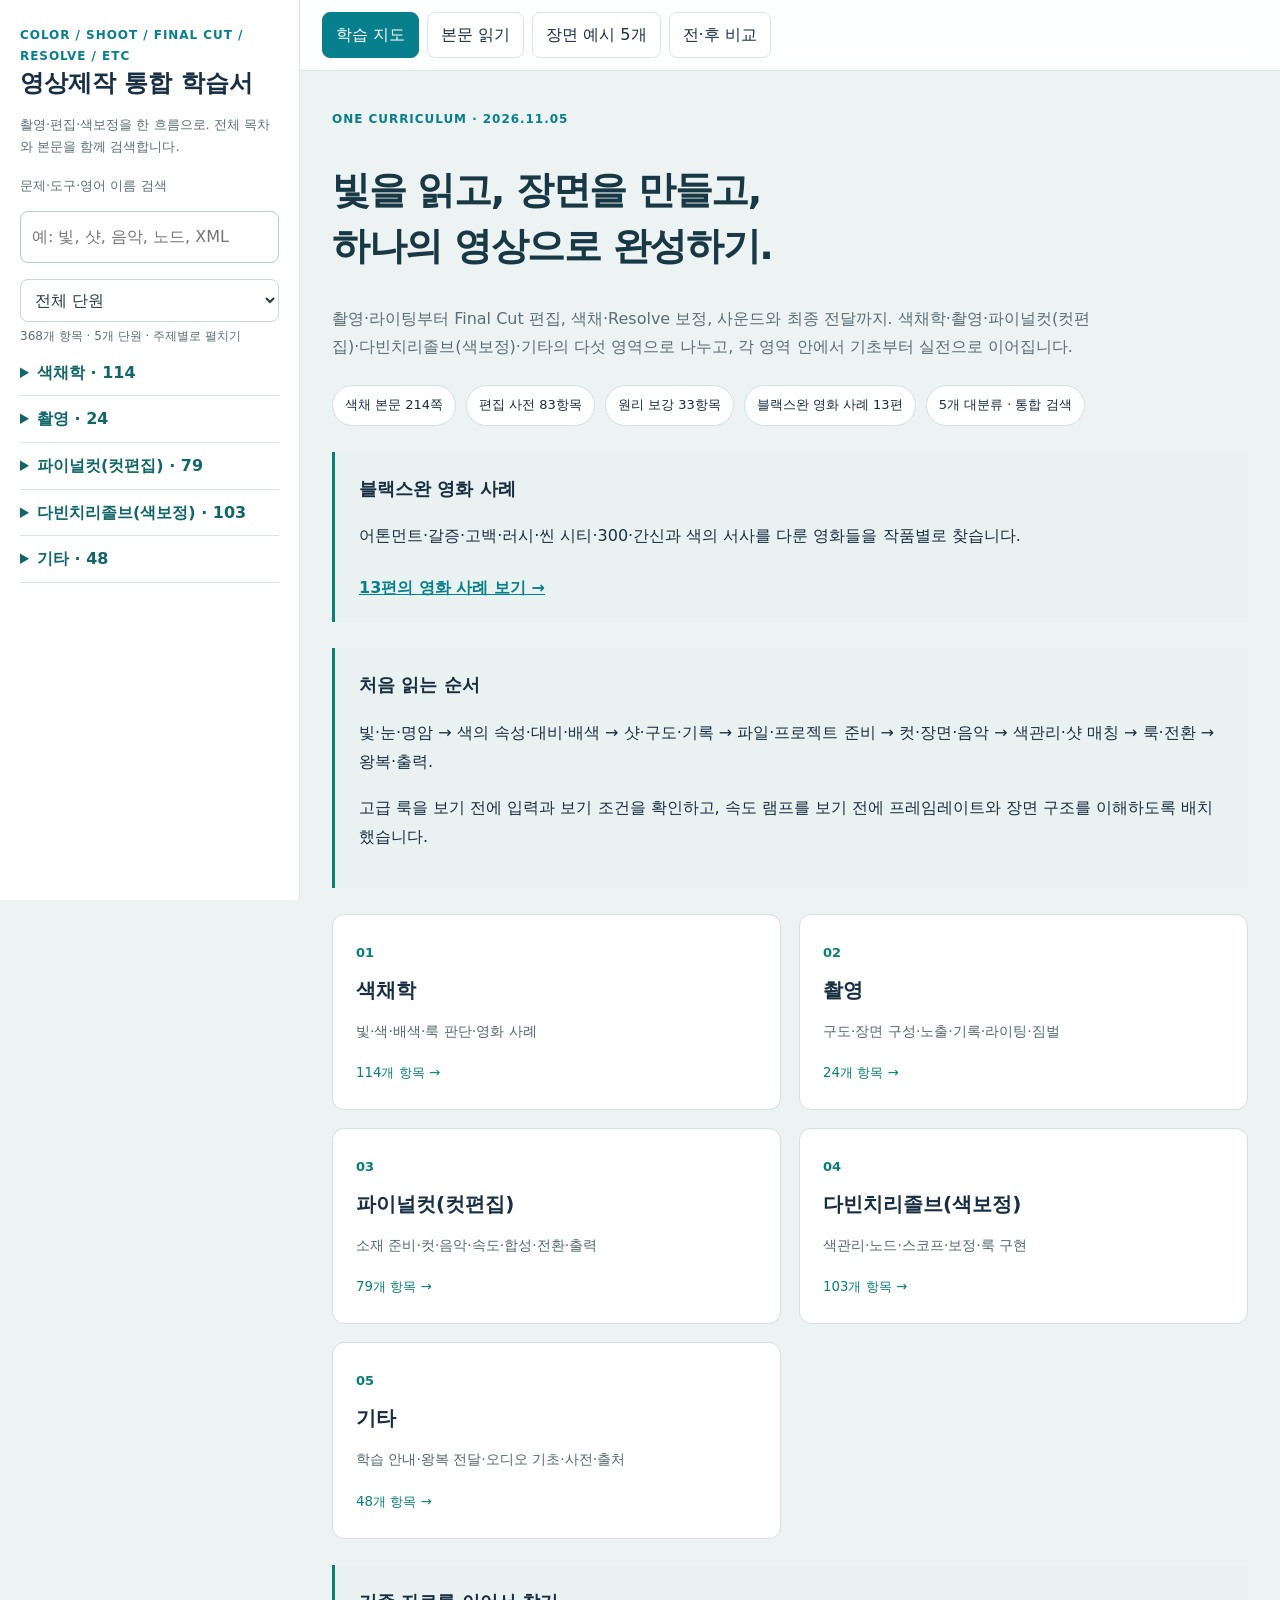
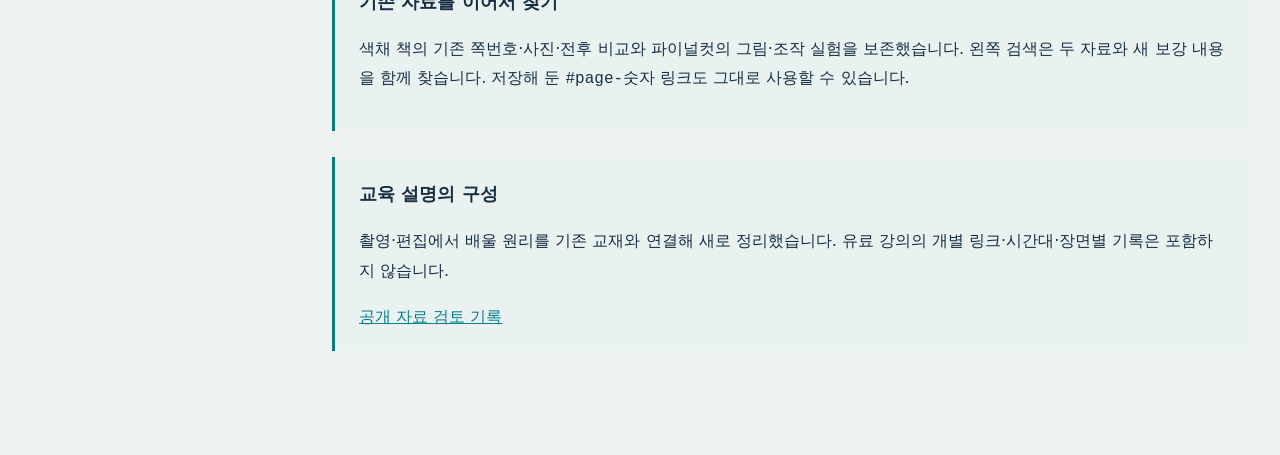
==== commit 79a87756: "Organize curriculum into five subject chapters with nested topics" ====
--- a/docs/index.html
+++ b/docs/index.html
@@ -1,3 +1,3 @@
 <!doctype html>
 <html lang="ko"><head><meta charset="utf-8"><meta name="viewport" content="width=device-width,initial-scale=1"><title>영상제작 통합 학습서 · 촬영·편집·색보정</title><link rel="stylesheet" href="assets/site.css">
-<link rel="stylesheet" href="assets/unified.css?v=20261105-3"></head><body><div class="app"><aside id="sidebar"><div class="eyebrow">SEE / SHOOT / EDIT / GRADE / FINISH</div><div class="brand">영상제작 통합 학습서</div><p class="intro">촬영·편집·색보정을 한 흐름으로. 전체 목차와 본문을 함께 검색합니다.</p><label for="search" class="intro">문제·도구·영어 이름 검색</label><input id="search" class="search" type="search" placeholder="예: 빛, 샷, 음악, 노드, XML" autocomplete="off"><div class="status" id="searchStatus" aria-live="polite"></div><nav id="nav" aria-label="목차와 검색 결과"></nav></aside><main class="main"><header class="toolbar"><button id="menu" aria-label="목차 열기">☰ 목차</button><button id="learnTab" class="tab">학습 지도</button><button id="bookTab" class="tab">책 읽기</button><button id="galleryTab" class="tab selected">장면 예시 5개</button><button id="compareTab" class="tab">전·후 비교</button><div class="spacer"></div><div id="paging" class="hidden"><button id="prev" aria-label="이전 쪽">←</button> <label for="pageInput">쪽</label> <input id="pageInput" type="number" min="1" max="214" value="161"> / 214 <button id="next" aria-label="다음 쪽">→</button></div></header><section id="gallery" class="gallery"><div class="eyebrow">4부 · 보는 감각을 익히는 장면 예시</div><h1>필름 룩은<br>사진의 어디에서 느껴질까?</h1><p class="gallery-lead">같은 “필름 룩”도 깊은 검정, 부드러운 밝은 영역, 제한된 팔레트, 질감과 빛의 관계가 다릅니다. 공개 스틸과 공식 홍보사진 5개를 보며 내 영상에서 시험할 순서를 익혀보세요. 사진을 누르면 확대됩니다.</p><div class="jump"><a href="#case-181">장면 1 · 패스트 라이브즈</a><a href="#case-182">장면 2 · 패스트 라이브즈</a><a href="#case-183">장면 3 · 가여운 것들</a><a href="#case-184">장면 4 · 가여운 것들</a><a href="#case-185">장면 5 · 라라랜드</a></div><article class="case" id="case-181"><div class="eyebrow">4부 · 실제 이미지 관찰 · 패스트 라이브즈 / Past Lives (2023)</div><h2>장면 1 · 낮의 부드러움, 검정은 남기기</h2><button class="photo-button" data-zoom="1" aria-label="장면 이미지 확대"><img loading="lazy" decoding="async" src="assets/images/823eb3d9e0256dcfe4535364.jpg" alt="공개 스틸 · 페리 위의 두 인물"></button><p class="caption">공개 스틸 · 페리 위의 두 인물<br>Jon Pack / Twenty Years Rights / A24 Films © Twenty Years Rights LLC · <a href="https://www.kodak.com/en/motion/blog-post/past-lives/" target="_blank" rel="noopener">원문·출처 ↗</a></p><h3>사진에서 먼저 볼 것</h3><p>밝은 하늘·흰 구름과 어두운 옷을 함께 본다. 얼굴은 하늘처럼 밝지 않고, 옷은 깊은 어둠을 유지한다. 부드러움은 검정을 전부 회색으로 올리는 것과 다르다.</p><h3>내 영상에서 시도하는 순서</h3><ol><li>먼저 내 낮 장면에서 입력과 노출을 정리한다. 피부와 하늘을 각각 확인한다.</li><li>Curves에서 중간톤을 기준으로 두고 밝은 영역의 연결을 완만하게 만든다. 이미 사라진 구름 정보는 돌아오지 않는다.</li><li>검정점은 유지한 버전과 조금 올린 버전을 비교한다. 그레인은 마지막에 출력 크기로 확인한다.</li></ol><div class="note"><strong>확인된 사실과 관찰의 경계</strong><p>촬영감독 인터뷰는 작품의 35mm VISION3 500T 사용과 장면별 현상 변화를 설명한다. 이 사진의 개별 현상 조건은 확인되지 않았다.</p><p>작은 웹 스틸로 입자 크기·정확한 곡선·필름 반응을 측정할 수 없다. 위 순서는 디지털 영상 실습 제안이다.</p></div><div class="related"><button data-page="181">책 181쪽</button><button data-page="162">연결 항목 162쪽</button><button data-page="167">연결 항목 167쪽</button><button data-page="179">연결 항목 179쪽</button></div></article><article class="case" id="case-182"><div class="eyebrow">4부 · 실제 이미지 관찰 · 패스트 라이브즈 / Past Lives (2023)</div><h2>장면 2 · 밤의 빛, 따뜻함과 어둠의 분리</h2><button class="photo-button" data-zoom="1" aria-label="장면 이미지 확대"><img loading="lazy" decoding="async" src="assets/images/79b90610fb35719395bbccd5.jpg" alt="공개 스틸 · 바에서의 세 인물"></button><p class="caption">공개 스틸 · 바에서의 세 인물<br>Jon Pack / Twenty Years Rights / A24 Films © Twenty Years Rights LLC · <a href="https://www.kodak.com/en/motion/blog-post/past-lives/" target="_blank" rel="noopener">원문·출처 ↗</a></p><h3>사진에서 먼저 볼 것</h3><p>탁자의 작은 빛과 얼굴은 따뜻하고 배경은 훨씬 어둡다. 작은 광원이 화면 전체를 밝히지 않는다. 피부를 읽을 수 있는 어둠과, 빛 주변의 부드러운 연결을 따로 본다.</p><h3>내 영상에서 시도하는 순서</h3><ol><li>밤 카페 컷에서 전체 밝기보다 얼굴과 광원의 관계부터 잡는다. 어둠을 무조건 밝히지 않는다.</li><li>Split Tone을 작게 시험하되 검정 전체에 색을 칠하지 않는다. 광원의 따뜻함과 피부 중간톤을 구분한다.</li><li>Studio에서는 Halation과 Bloom을 하나씩 켠다. 붉은 경계와 넓은 빛 확산을 따로 비교하고, 원본에 이미 번짐이 있으면 줄인다.</li></ol><div class="note"><strong>확인된 사실과 관찰의 경계</strong><p>공식 인터뷰는 자연스러운 조명을 목표로 한 제작 접근을 설명한다. 사진 속 번짐이 특정 필터나 후반 효과에서 왔다고 단정하지 않는다.</p><p>이 스틸은 효과 전후 비교가 아니다. Halation·Bloom의 실제 사용 여부는 확인되지 않았다. 시간에 따라 변하는 그레인·번짐은 영상으로 확인한다.</p></div><div class="related"><button data-page="182">책 182쪽</button><button data-page="164">연결 항목 164쪽</button><button data-page="168">연결 항목 168쪽</button><button data-page="169">연결 항목 169쪽</button></div></article><article class="case" id="case-183"><div class="eyebrow">4부 · 실제 이미지 관찰 · 가여운 것들 / Poor Things (2023)</div><h2>장면 3 · 보라·연두, 색의 수를 제한하기</h2><button class="photo-button" data-zoom="1" aria-label="장면 이미지 확대"><img loading="lazy" decoding="async" src="assets/images/cfcd561daa8208e9f5d9e74b.jpg" alt="공식 홍보사진 · 갑판과 보랏빛 하늘 / 영화 프레임과 구분"></button><p class="caption">공식 홍보사진 · 갑판과 보랏빛 하늘 / 영화 프레임과 구분<br>Photo by Yorgos Lanthimos. Courtesy of Searchlight Pictures. © 2023 Searchlight Pictures · <a href="https://www.kodak.com/en/motion/blog-post/poor-things/" target="_blank" rel="noopener">원문·출처 ↗</a></p><h3>사진에서 먼저 볼 것</h3><p>보라 계열 하늘·바다와 연두 의상, 어두운 상단 형태가 중심이다. 색을 많이 올리는 것보다 어떤 색을 중심에 두고 경쟁색을 줄일지가 먼저다. 사진의 구도와 세트도 인상에 기여한다.</p><h3>내 영상에서 시도하는 순서</h3><ol><li>내 바다·테라스 컷에서 중심색 두 가지를 먼저 고른다. 예: 자주빛 하늘과 연두 소품.</li><li>Hue vs Hue·Hue vs Sat으로 경쟁색을 절제한다. 하늘 이동이 피부까지 바꾸면 공간 선택을 함께 쓴다.</li><li>밝은 구름은 색 덩어리로 만들지 않는다. 선택 경계·밴딩을 보고, 색 변화가 큰 버전과 절제한 버전을 비교한다.</li></ol><div class="note"><strong>확인된 사실과 관찰의 경계</strong><p>작품은 35mm 흑백·컬러 네거티브·EKTACHROME을 함께 사용했다. 이 홍보사진이 특정 영화 필름이나 최종 영화 색보정의 결과라는 뜻은 아니다.</p><p>홍보사진의 팔레트를 관찰하는 창작 연습이다. 원작의 정확한 LUT나 EKTACHROME 복제 레시피가 아니다.</p></div><div class="related"><button data-page="183">책 183쪽</button><button data-page="143">연결 항목 143쪽</button><button data-page="165">연결 항목 165쪽</button><button data-page="171">연결 항목 171쪽</button></div></article><article class="case" id="case-184"><div class="eyebrow">4부 · 실제 이미지 관찰 · 가여운 것들 / Poor Things (2023)</div><h2>장면 4 · 흑백, 밝기의 역할로 색을 번역하기</h2><button class="photo-button" data-zoom="1" aria-label="장면 이미지 확대"><img loading="lazy" decoding="async" src="assets/images/c0706a14b0b24c38131659e8.jpg" alt="공식 홍보사진 · 인물 클로즈업 / 영화 프레임과 구분"></button><p class="caption">공식 홍보사진 · 인물 클로즈업 / 영화 프레임과 구분<br>Photo by Yorgos Lanthimos. Courtesy of Searchlight Pictures. © 2023 Searchlight Pictures · <a href="https://www.kodak.com/en/motion/blog-post/poor-things/" target="_blank" rel="noopener">원문·출처 ↗</a></p><h3>사진에서 먼저 볼 것</h3><p>밝은 얼굴과 작은 반사, 어두운 옷과 배경을 비교한다. 색이 없어도 얼굴의 질감과 배경의 형태는 서로 다른 밝기 단계로 읽힌다. 입자를 키우기 전에 이 구조부터 설계한다.</p><h3>내 영상에서 시도하는 순서</h3><ol><li>내 인물 컷에서 채도 제거 버전을 기준으로 만든다. RGB Mixer 흑백 버전을 별도로 비교한다.</li><li>색 채널의 기여를 조절하며 얼굴·옷·배경 중 무엇이 먼저 보일지 정한다. 피부 얼룩과 잡음도 동시에 확인한다.</li><li>Curves로 얼굴의 중간 밝기와 깊은 배경을 분리한다. 렌즈 부드러움·입자는 필요할 때 하나씩 추가한다.</li></ol><div class="note"><strong>확인된 사실과 관찰의 경계</strong><p>공식 인터뷰는 작품의 시작 부분에 DOUBLE-X 흑백 필름을 사용했다고 설명한다. 이 홍보사진의 촬영 매체·현상은 별도로 확인되지 않았다.</p><p>단순 채도 제거와 채널별 흑백 번역은 다른 결과를 낸다. RGB Mixer의 큰 변화가 원본 잡음을 강조하면 강도를 줄인다.</p></div><div class="related"><button data-page="184">책 184쪽</button><button data-page="153">연결 항목 153쪽</button><button data-page="167">연결 항목 167쪽</button><button data-page="176">연결 항목 176쪽</button></div></article><article class="case" id="case-185"><div class="eyebrow">4부 · 실제 이미지 관찰 · 라라랜드 / La La Land (2016)</div><h2>장면 5 · 황혼, 따뜻한 피부와 차가운 공간</h2><button class="photo-button" data-zoom="1" aria-label="장면 이미지 확대"><img loading="lazy" decoding="async" src="assets/images/c936b6c11aff1d469ea8ab65.jpg" alt="공식 장면 홍보사진 · 황혼의 거리 / 최종 영화 프레임과 구분"></button><p class="caption">공식 장면 홍보사진 · 황혼의 거리 / 최종 영화 프레임과 구분<br>Photo Credit: Dale Robinette. Published in Kodak Filmmaker Stories · <a href="https://www.kodak.com/en/motion/blog-post/la-la-land/" target="_blank" rel="noopener">원문·출처 ↗</a></p><h3>사진에서 먼저 볼 것</h3><p>분홍 의상과 따뜻한 얼굴이 차가운 거리·하늘과 분리된다. 배경은 어둡지만 작은 빛과 하늘의 방향은 남아 있다. 이 관계를 만들 때 촬영 시간·의상·배경 선택이 큰 몫을 한다.</p><h3>내 영상에서 시도하는 순서</h3><ol><li>부산 여행의 황혼 컷을 고른다. 하늘 색이 남고 피부에 빛이 있는 순간이 출발에 좋다.</li><li>기본 보정 후 피부와 배경을 별도 선택한다. 배경을 조금 차갑게 바꾸면서 피부·분홍 소품의 색을 보존한다.</li><li>기억 같은 부드러움은 약한 대비·절제한 확산으로 시험한다. 모든 컷을 주황색으로 덮는 대신 인접 컷의 하늘·피부를 맞춘다.</li></ol><div class="note"><strong>확인된 사실과 관찰의 경계</strong><p>Sandgren의 인터뷰는 작품의 35mm 촬영과 더 고운 입자·부드러운 대비를 위한 풀 현상을 설명한다. 홍보사진 자체의 필름 반응을 측정한 것은 아니다.</p><p>실제 제작 노드값을 재현하는 레시피가 아니다. 공개 사진의 색 관계를 내 촬영 조건에 번역하는 가이드다.</p></div><div class="related"><button data-page="185">책 185쪽</button><button data-page="151">연결 항목 151쪽</button><button data-page="164">연결 항목 164쪽</button><button data-page="179">연결 항목 179쪽</button></div></article><footer>이미지는 각 출처의 권리자에게 귀속됩니다. 촬영 현장 사진은 이 예시에 포함하지 않았습니다. 공개 스틸과 홍보사진을 구분했으며, 실제 제작의 노드·LUT·효과 사용을 추정 확정하지 않습니다. 기존 YouTube 링크는 영상 전체를 시청·분석한 출처로 표시하지 않았습니다.</footer></section><section id="compare" class="gallery hidden"><div class="eyebrow">BEFORE / AFTER · 전체 비교 예시</div><h1>가운데 바를 움직여<br>변화한 곳을 찾아보세요.</h1><p class="gallery-lead">책의 비교 예시 62개 항목, 95개 변형을 모았습니다. 커브·색온도·채도·부분 보정·필름 효과까지 기준과 변형을 비교하세요. 컴퓨터와 휴대폰에서 가운데 손잡이를 드래그하거나 아래 슬라이더·버튼을 사용할 수 있습니다. 왼쪽은 기준, 오른쪽은 선택한 변형입니다.</p><div class="comparison-filter"><label>분류 <select id="compareCategory"><option value="all">전체</option><option value="color">색채·밝기·배색</option><option value="curves">커브·검정·하이라이트</option><option value="partial">도구·부분 보정·매칭</option><option value="film">필름·할레이션·그레인·빛번짐</option></select></label><label>바로 찾기 <input id="compareSearch" type="search" placeholder="예: 역S, 검정, 틴트"></label><label>항목 이동 <select id="compareJump"><option value="">비교 예시 선택</option><option value="compare-11">11쪽 · 밝기: 잘 보이게 할까, 눈부시게 할까?</option><option value="compare-12">12쪽 · 밝기 범위: 남아 있는 정보와 사라진 정보</option><option value="compare-15">15쪽 · 색의 세 가지 성질: 색조·채도·밝기</option><option value="compare-17">17쪽 · 색 조절: 따뜻함과 진함은 다르다</option><option value="compare-20">20쪽 · 색온도 × 틴트: 두 축의 조합을 눈으로</option><option value="compare-21">21쪽 · 색온도 응용: 치우침을 고칠 때와 분위기를 만들 때</option><option value="compare-22">22쪽 · 틴트 응용: 초록을 줄인 뒤 자홍으로 넘기지 않기</option><option value="compare-23">23쪽 · 화이트밸런스: 빛의 색부터 정리하기</option><option value="compare-24">24쪽 · 혼합 조명: 한 번의 색온도로 둘 다 맞을까?</option><option value="compare-25">25쪽 · 대비 두 종류: 장면 전체와 작은 질감</option><option value="compare-26">26쪽 · 대비: 쨍함과 부드러움</option><option value="compare-27">27쪽 · 빛의 부드러움은 색온도와 다르다</option><option value="compare-28">28쪽 · 색 대비: “쨍함” 말고 무엇이 다른가?</option><option value="compare-34">34쪽 · 모든 색을 진하게 하지 않아도 눈길을 끌 수 있어</option><option value="compare-35">35쪽 · 밝고 연한 색감: 채도만 내리는 것과 비교</option><option value="compare-36">36쪽 · 포근함 만들기: 노랗게만 하면 될까?</option><option value="compare-37">37쪽 · 같은 장면, 다른 이야기: 네 가지 색감 시험</option><option value="compare-38">38쪽 · 색을 많이 바꾸면 줄무늬가 생기는 이유</option><option value="compare-49">49쪽 · 커브의 기울기: 밝기 차이를 벌리고 모으기</option><option value="compare-50">50쪽 · 커브는 밝기 길을 바꾸는 그림</option><option value="compare-51">51쪽 · 앵커 점: 바꾸고 싶은 곳과 지키고 싶은 곳</option><option value="compare-52">52쪽 · 6가지 커브: 결과부터 보기</option><option value="compare-53">53쪽 · 감마형 커브도 가능해: S자만 있는 게 아니다</option><option value="compare-54">54쪽 · S커브: 밋밋할 때 먼저 시험</option><option value="compare-55">55쪽 · 역S커브: 이미 너무 강한 대비</option><option value="compare-56">56쪽 · 가운데 올리기: 얼굴이 어두울 때</option><option value="compare-57">57쪽 · 밝은 영역 누르기: 눈부심 줄이기</option><option value="compare-58">58쪽 · 검정점 올리기: 부드러운 검정</option><option value="compare-59">59쪽 · 의도적 적용 1 · 해변을 역S로 부드럽게</option><option value="compare-60">60쪽 · 의도적 적용 2 · 야경에 약한 역S</option><option value="compare-61">61쪽 · 의도적 적용 3 · 검정은 유지하고 그림자만 올리기</option><option value="compare-62">62쪽 · 의도적 적용 4 · 수중 인물을 가운데 커브로</option><option value="compare-63">63쪽 · 의도적 적용 5 · 검정점만 약하게 들어 올리기</option><option value="compare-64">64쪽 · 의도적 적용 6 · 창빛의 눈부심 누르기</option><option value="compare-65">65쪽 · 일부러 망쳐보기: 평평한 구간과 검정 뭉침</option><option value="compare-66">66쪽 · RGB 커브로 색 나누기: 푸른 그림자·따뜻한 밝은 쪽</option><option value="compare-67">67쪽 · 커브를 겹치면: 같은 조절도 순서에 따라</option><option value="compare-77">77쪽 · 사례 1 · 따뜻한 카페의 판단 과정</option><option value="compare-78">78쪽 · 사례 2 · 차분한 해변, 역 S의 이유</option><option value="compare-79">79쪽 · 사례 3 · 야경의 어둠은 남겨두기</option><option value="compare-80">80쪽 · 사례 4 · 수중 얼굴과 물의 분리</option><option value="compare-82">82쪽 · LOG·RAW·색공간: 서로 다른 질문이다</option><option value="compare-87">87쪽 · 밝기 조절: 어디가 함께 바뀔까?</option><option value="compare-89">89쪽 · 스코프: 눈을 도와주는 밝기·색 지도</option><option value="compare-93">93쪽 · 배경만 덜 진하게: 선택 색 조절</option><option value="compare-94">94쪽 · 선택 커브 이름 읽기: 앞은 고르는 기준, 뒤는 바꾸는 것</option><option value="compare-95">95쪽 · Qualifier: 색·채도·밝기로 골라보기</option><option value="compare-96">96쪽 · 얼굴만 밝히기: 부분 보정과 추적</option><option value="compare-97">97쪽 · 컷 연결: 한 장보다 앞뒤 장면</option><option value="compare-98">98쪽 · 수중 장면: 잃어버린 빨강을 억지로 만들지 않기</option><option value="compare-100">100쪽 · 필름룩: 입자 하나보다 여러 요소의 조합</option><option value="compare-101">101쪽 · 할레이션: 밝은 경계의 따뜻한 번짐</option><option value="compare-101-detail">101쪽 · 할레이션: 밝은 경계의 따뜻한 번짐 · 같은 파도 확대</option><option value="compare-102">102쪽 · 필름그레인: 미세한 질감을 더하기</option><option value="compare-103">103쪽 · 몽환적인 빛번짐: 원본을 통째로 흐리지 않기</option><option value="compare-105">105쪽 · 무료 버전에서 연습할 수 있는 방향</option><option value="compare-114">114쪽 · 해변: 완만한 역 S 커브 만들기</option><option value="compare-115">115쪽 · 창문: 하이라이트를 보호하는 조정</option><option value="compare-116">116쪽 · 얼굴: Window와 Tracker로 공간 선택하기</option><option value="compare-117">117쪽 · 배경색: Hue vs Sat와 Qualifier의 차이</option><option value="compare-119">119쪽 · 수중: 색 복원보다 자연스러운 분리</option><option value="compare-120">120쪽 · 필름 룩: 효과마다 목적을 하나씩</option></select></label><div id="compareCount" aria-live="polite"></div></div><article class="case comparison-card" id="compare-11" data-category="color" data-page="11" data-title="밝기: 잘 보이게 할까, 눈부시게 할까?"><div class="eyebrow">책 11쪽 · 같은 장면 / 같은 단계 그림</div><h2>밝기: 잘 보이게 할까, 눈부시게 할까?</h2><label class="variant-label">비교할 변형 <select class="variant-select"><option value="0">어둡게 만든 예시</option><option value="1">밝게 만든 예시</option></select></label><div class="compare-stage" style="--pos:50%" data-before="101" data-variants='[{"image": "110", "label": "어둡게 만든 예시"}, {"image": "111", "label": "밝게 만든 예시"}]'><img class="before" alt="밝기: 잘 보이게 할까, 눈부시게 할까? · 기준" draggable="false" loading="lazy"><img class="after" alt="밝기: 잘 보이게 할까, 눈부시게 할까? · 변형" draggable="false" loading="lazy"><span class="before-label">BEFORE · 기준</span><span class="after-label">AFTER · 변형</span><div class="divider"><button class="drag-handle" aria-label="비교 경계 드래그" tabindex="-1">↔</button></div></div><div class="compare-control"><label for="range-compare-11">비교 경계 <output>50%</output></label><input id="range-compare-11" class="compare-range" type="range" min="0" max="100" value="50" aria-label="밝기: 잘 보이게 할까, 눈부시게 할까? 전후 비교 경계"><div class="compare-presets"><button data-percent="0">후 전체</button><button data-percent="50">반씩</button><button data-percent="100">전 전체</button></div></div><p>볼과 창밖을 함께 보자 왼쪽은 볼과 옷이 덜 보여. 오른쪽은 볼이 밝아졌지만 창밖과 옷의 밝은 무늬가 뭉칠 수 있어. 전체를 밝히</p><p class="caption">왼쪽 기준: 기준 사진 · 오른쪽: 위에서 선택한 변형.<br>사진의 밝기·색·질감 변화를 설명하는 교육용 예시이며 실제 Resolve 출력·카메라 LOG·필름 응답의 재현이 아니다. 사진 출처는 책 127쪽.</p><div class="related"><button data-page="11">설명·커브 그림 11쪽</button><button data-page="127">출처 127쪽</button></div></article><article class="case comparison-card" id="compare-12" data-category="color" data-page="12" data-title="밝기 범위: 남아 있는 정보와 사라진 정보"><div class="eyebrow">책 12쪽 · 같은 장면 / 같은 단계 그림</div><h2>밝기 범위: 남아 있는 정보와 사라진 정보</h2><label class="variant-label">비교할 변형 <select class="variant-select"><option value="0">잘라낸 뒤 전체를 어둡게</option></select></label><div class="compare-stage" style="--pos:50%" data-before="116" data-variants='[{"image": "117", "label": "잘라낸 뒤 전체를 어둡게"}]'><img class="before" alt="밝기 범위: 남아 있는 정보와 사라진 정보 · 기준" draggable="false" loading="lazy"><img class="after" alt="밝기 범위: 남아 있는 정보와 사라진 정보 · 변형" draggable="false" loading="lazy"><span class="before-label">BEFORE · 기준</span><span class="after-label">AFTER · 변형</span><div class="divider"><button class="drag-handle" aria-label="비교 경계 드래그" tabindex="-1">↔</button></div></div><div class="compare-control"><label for="range-compare-12">비교 경계 <output>50%</output></label><input id="range-compare-12" class="compare-range" type="range" min="0" max="100" value="50" aria-label="밝기 범위: 남아 있는 정보와 사라진 정보 전후 비교 경계"><div class="compare-presets"><button data-percent="0">후 전체</button><button data-percent="50">반씩</button><button data-percent="100">전 전체</button></div></div><p>흰 부분을 내렸는데 무늬가 안 돌아와 왼쪽에서 여러 밝은 값이 모두 흰색으로 뭉쳤어. 그 결과를 어둡게 만든 오른쪽에서는 뭉친 흰 부분이 회색</p><p class="caption">왼쪽 기준: 일부러 밝기를 잘라낸 예시 · 오른쪽: 위에서 선택한 변형.<br>사진의 밝기·색·질감 변화를 설명하는 교육용 예시이며 실제 Resolve 출력·카메라 LOG·필름 응답의 재현이 아니다. 사진 출처는 책 127쪽.</p><div class="related"><button data-page="12">설명·커브 그림 12쪽</button><button data-page="127">출처 127쪽</button></div></article><article class="case comparison-card" id="compare-15" data-category="color" data-page="15" data-title="색의 세 가지 성질: 색조·채도·밝기"><div class="eyebrow">책 15쪽 · 같은 장면 / 같은 단계 그림</div><h2>색의 세 가지 성질: 색조·채도·밝기</h2><label class="variant-label">비교할 변형 <select class="variant-select"><option value="0">색 방향을 바꾼 예시</option><option value="1">채도를 줄인 예시</option><option value="2">밝기를 낮춘 예시</option></select></label><div class="compare-stage" style="--pos:50%" data-before="96" data-variants='[{"image": "130", "label": "색 방향을 바꾼 예시"}, {"image": "131", "label": "채도를 줄인 예시"}, {"image": "132", "label": "밝기를 낮춘 예시"}]'><img class="before" alt="색의 세 가지 성질: 색조·채도·밝기 · 기준" draggable="false" loading="lazy"><img class="after" alt="색의 세 가지 성질: 색조·채도·밝기 · 변형" draggable="false" loading="lazy"><span class="before-label">BEFORE · 기준</span><span class="after-label">AFTER · 변형</span><div class="divider"><button class="drag-handle" aria-label="비교 경계 드래그" tabindex="-1">↔</button></div></div><div class="compare-control"><label for="range-compare-15">비교 경계 <output>50%</output></label><input id="range-compare-15" class="compare-range" type="range" min="0" max="100" value="50" aria-label="색의 세 가지 성질: 색조·채도·밝기 전후 비교 경계"><div class="compare-presets"><button data-percent="0">후 전체</button><button data-percent="50">반씩</button><button data-percent="100">전 전체</button></div></div><p>같은 “차분함”도 방법이 달라 채도를 줄이면 색이 덜 튀어. 밝기를 낮추면 어둡고 무거워질 수 있어. 색을 청록 쪽으로 옮기면 느낌이 달</p><p class="caption">왼쪽 기준: 원래 기준 사진 · 오른쪽: 위에서 선택한 변형.<br>사진의 밝기·색·질감 변화를 설명하는 교육용 예시이며 실제 Resolve 출력·카메라 LOG·필름 응답의 재현이 아니다. 사진 출처는 책 127쪽.</p><div class="related"><button data-page="15">설명·커브 그림 15쪽</button><button data-page="127">출처 127쪽</button></div></article><article class="case comparison-card" id="compare-17" data-category="color" data-page="17" data-title="색 조절: 따뜻함과 진함은 다르다"><div class="eyebrow">책 17쪽 · 같은 장면 / 같은 단계 그림</div><h2>색 조절: 따뜻함과 진함은 다르다</h2><label class="variant-label">비교할 변형 <select class="variant-select"><option value="0">따뜻한 방향</option><option value="1">색을 연하게</option><option value="2">초록빛 치우침 예시</option></select></label><div class="compare-stage" style="--pos:50%" data-before="101" data-variants='[{"image": "141", "label": "따뜻한 방향"}, {"image": "142", "label": "색을 연하게"}, {"image": "143", "label": "초록빛 치우침 예시"}]'><img class="before" alt="색 조절: 따뜻함과 진함은 다르다 · 기준" draggable="false" loading="lazy"><img class="after" alt="색 조절: 따뜻함과 진함은 다르다 · 변형" draggable="false" loading="lazy"><span class="before-label">BEFORE · 기준</span><span class="after-label">AFTER · 변형</span><div class="divider"><button class="drag-handle" aria-label="비교 경계 드래그" tabindex="-1">↔</button></div></div><div class="compare-control"><label for="range-compare-17">비교 경계 <output>50%</output></label><input id="range-compare-17" class="compare-range" type="range" min="0" max="100" value="50" aria-label="색 조절: 따뜻함과 진함은 다르다 전후 비교 경계"><div class="compare-presets"><button data-percent="0">후 전체</button><button data-percent="50">반씩</button><button data-percent="100">전 전체</button></div></div><p>도구 이름 쉽게 이해하면 Temperature / 색온도 따뜻함↔차가움 관계를 바꾸기</p><p class="caption">왼쪽 기준: 기준 사진 · 오른쪽: 위에서 선택한 변형.<br>사진의 밝기·색·질감 변화를 설명하는 교육용 예시이며 실제 Resolve 출력·카메라 LOG·필름 응답의 재현이 아니다. 사진 출처는 책 127쪽.</p><div class="related"><button data-page="17">설명·커브 그림 17쪽</button><button data-page="127">출처 127쪽</button></div></article><article class="case comparison-card" id="compare-20" data-category="color" data-page="20" data-title="색온도 × 틴트: 두 축의 조합을 눈으로"><div class="eyebrow">책 20쪽 · 같은 장면 / 같은 단계 그림</div><h2>색온도 × 틴트: 두 축의 조합을 눈으로</h2><label class="variant-label">비교할 변형 <select class="variant-select"><option value="0">초록 / 차가움</option><option value="1">초록 / 기준</option><option value="2">초록 / 따뜻함</option><option value="3">기준 / 차가움</option><option value="4">기준 / 따뜻함</option><option value="5">자홍 / 차가움</option><option value="6">자홍 / 기준</option><option value="7">자홍 / 따뜻함</option></select></label><div class="compare-stage" style="--pos:50%" data-before="101" data-variants='[{"image": "168", "label": "초록 / 차가움"}, {"image": "169", "label": "초록 / 기준"}, {"image": "170", "label": "초록 / 따뜻함"}, {"image": "171", "label": "기준 / 차가움"}, {"image": "172", "label": "기준 / 따뜻함"}, {"image": "173", "label": "자홍 / 차가움"}, {"image": "174", "label": "자홍 / 기준"}, {"image": "175", "label": "자홍 / 따뜻함"}]'><img class="before" alt="색온도 × 틴트: 두 축의 조합을 눈으로 · 기준" draggable="false" loading="lazy"><img class="after" alt="색온도 × 틴트: 두 축의 조합을 눈으로 · 변형" draggable="false" loading="lazy"><span class="before-label">BEFORE · 기준</span><span class="after-label">AFTER · 변형</span><div class="divider"><button class="drag-handle" aria-label="비교 경계 드래그" tabindex="-1">↔</button></div></div><div class="compare-control"><label for="range-compare-20">비교 경계 <output>50%</output></label><input id="range-compare-20" class="compare-range" type="range" min="0" max="100" value="50" aria-label="색온도 × 틴트: 두 축의 조합을 눈으로 전후 비교 경계"><div class="compare-presets"><button data-percent="0">후 전체</button><button data-percent="50">반씩</button><button data-percent="100">전 전체</button></div></div><p>따뜻한데도 초록일 수 있어 오른쪽 위를 봐. 따뜻한 방향으로 옮겼어도 초록 치우침은 남아. 이럴 때 색온도만 더 올리면 누런 초록이</p><p class="caption">왼쪽 기준: 기준 / 기준 · 오른쪽: 위에서 선택한 변형.<br>사진의 밝기·색·질감 변화를 설명하는 교육용 예시이며 실제 Resolve 출력·카메라 LOG·필름 응답의 재현이 아니다. 사진 출처는 책 127쪽.</p><div class="related"><button data-page="20">설명·커브 그림 20쪽</button><button data-page="127">출처 127쪽</button></div></article><article class="case comparison-card" id="compare-21" data-category="color" data-page="21" data-title="색온도 응용: 치우침을 고칠 때와 분위기를 만들 때"><div class="eyebrow">책 21쪽 · 같은 장면 / 같은 단계 그림</div><h2>색온도 응용: 치우침을 고칠 때와 분위기를 만들 때</h2><label class="variant-label">비교할 변형 <select class="variant-select"><option value="0">기준 상태로 돌아오기</option><option value="1">기준에서 따뜻함 추가</option></select></label><div class="compare-stage" style="--pos:50%" data-before="184" data-variants='[{"image": "101", "label": "기준 상태로 돌아오기"}, {"image": "11", "label": "기준에서 따뜻함 추가"}]'><img class="before" alt="색온도 응용: 치우침을 고칠 때와 분위기를 만들 때 · 기준" draggable="false" loading="lazy"><img class="after" alt="색온도 응용: 치우침을 고칠 때와 분위기를 만들 때 · 변형" draggable="false" loading="lazy"><span class="before-label">BEFORE · 기준</span><span class="after-label">AFTER · 변형</span><div class="divider"><button class="drag-handle" aria-label="비교 경계 드래그" tabindex="-1">↔</button></div></div><div class="compare-control"><label for="range-compare-21">비교 경계 <output>50%</output></label><input id="range-compare-21" class="compare-range" type="range" min="0" max="100" value="50" aria-label="색온도 응용: 치우침을 고칠 때와 분위기를 만들 때 전후 비교 경계"><div class="compare-presets"><button data-percent="0">후 전체</button><button data-percent="50">반씩</button><button data-percent="100">전 전체</button></div></div><p>가운데까지는 기본 정리의 질문 촬영 의도와 달리 피부·중립 물체까지 푸르다면 따뜻한 쪽으로 보상을 시험해봐. 단, 푸른 조명이나 새벽의</p><p class="caption">왼쪽 기준: 차갑게 치우친 예시 · 오른쪽: 위에서 선택한 변형.<br>사진의 밝기·색·질감 변화를 설명하는 교육용 예시이며 실제 Resolve 출력·카메라 LOG·필름 응답의 재현이 아니다. 사진 출처는 책 127쪽.</p><div class="related"><button data-page="21">설명·커브 그림 21쪽</button><button data-page="127">출처 127쪽</button></div></article><article class="case comparison-card" id="compare-22" data-category="color" data-page="22" data-title="틴트 응용: 초록을 줄인 뒤 자홍으로 넘기지 않기"><div class="eyebrow">책 22쪽 · 같은 장면 / 같은 단계 그림</div><h2>틴트 응용: 초록을 줄인 뒤 자홍으로 넘기지 않기</h2><label class="variant-label">비교할 변형 <select class="variant-select"><option value="0">초록 치우침을 덜어낸 기준</option><option value="1">자홍 쪽으로 과한 예시</option></select></label><div class="compare-stage" style="--pos:50%" data-before="199" data-variants='[{"image": "101", "label": "초록 치우침을 덜어낸 기준"}, {"image": "200", "label": "자홍 쪽으로 과한 예시"}]'><img class="before" alt="틴트 응용: 초록을 줄인 뒤 자홍으로 넘기지 않기 · 기준" draggable="false" loading="lazy"><img class="after" alt="틴트 응용: 초록을 줄인 뒤 자홍으로 넘기지 않기 · 변형" draggable="false" loading="lazy"><span class="before-label">BEFORE · 기준</span><span class="after-label">AFTER · 변형</span><div class="divider"><button class="drag-handle" aria-label="비교 경계 드래그" tabindex="-1">↔</button></div></div><div class="compare-control"><label for="range-compare-22">비교 경계 <output>50%</output></label><input id="range-compare-22" class="compare-range" type="range" min="0" max="100" value="50" aria-label="틴트 응용: 초록을 줄인 뒤 자홍으로 넘기지 않기 전후 비교 경계"><div class="compare-presets"><button data-percent="0">후 전체</button><button data-percent="50">반씩</button><button data-percent="100">전 전체</button></div></div><p>색온도와 다른 질문 초록빛 때문에 피부가 이상한데 노랑/파랑만 바꿔도 해결되지 않는다면 틴트를 확인해. 초록↔자홍 축으로</p><p class="caption">왼쪽 기준: 초록빛을 더한 예시 · 오른쪽: 위에서 선택한 변형.<br>사진의 밝기·색·질감 변화를 설명하는 교육용 예시이며 실제 Resolve 출력·카메라 LOG·필름 응답의 재현이 아니다. 사진 출처는 책 127쪽.</p><div class="related"><button data-page="22">설명·커브 그림 22쪽</button><button data-page="127">출처 127쪽</button></div></article><article class="case comparison-card" id="compare-23" data-category="color" data-page="23" data-title="화이트밸런스: 빛의 색부터 정리하기"><div class="eyebrow">책 23쪽 · 같은 장면 / 같은 단계 그림</div><h2>화이트밸런스: 빛의 색부터 정리하기</h2><label class="variant-label">비교할 변형 <select class="variant-select"><option value="0">기준 사진</option></select></label><div class="compare-stage" style="--pos:50%" data-before="205" data-variants='[{"image": "101", "label": "기준 사진"}]'><img class="before" alt="화이트밸런스: 빛의 색부터 정리하기 · 기준" draggable="false" loading="lazy"><img class="after" alt="화이트밸런스: 빛의 색부터 정리하기 · 변형" draggable="false" loading="lazy"><span class="before-label">BEFORE · 기준</span><span class="after-label">AFTER · 변형</span><div class="divider"><button class="drag-handle" aria-label="비교 경계 드래그" tabindex="-1">↔</button></div></div><div class="compare-control"><label for="range-compare-23">비교 경계 <output>50%</output></label><input id="range-compare-23" class="compare-range" type="range" min="0" max="100" value="50" aria-label="화이트밸런스: 빛의 색부터 정리하기 전후 비교 경계"><div class="compare-presets"><button data-percent="0">후 전체</button><button data-percent="50">반씩</button><button data-percent="100">전 전체</button></div></div><p>흰색을 무조건 새하얗게 만드는 건 아니야 화이트밸런스는 빛 때문에 치우친 색을 어떻게 해석할지 정하는 일이야. 밤의 노란 전등빛까지 지워버리면</p><p class="caption">왼쪽 기준: 초록빛을 더한 예시 · 오른쪽: 위에서 선택한 변형.<br>사진의 밝기·색·질감 변화를 설명하는 교육용 예시이며 실제 Resolve 출력·카메라 LOG·필름 응답의 재현이 아니다. 사진 출처는 책 127쪽.</p><div class="related"><button data-page="23">설명·커브 그림 23쪽</button><button data-page="127">출처 127쪽</button></div></article><article class="case comparison-card" id="compare-24" data-category="color" data-page="24" data-title="혼합 조명: 한 번의 색온도로 둘 다 맞을까?"><div class="eyebrow">책 24쪽 · 같은 장면 / 같은 단계 그림</div><h2>혼합 조명: 한 번의 색온도로 둘 다 맞을까?</h2><label class="variant-label">비교할 변형 <select class="variant-select"><option value="0">전체를 따뜻하게</option><option value="1">전체를 차갑게</option></select></label><div class="compare-stage" style="--pos:50%" data-before="210" data-variants='[{"image": "211", "label": "전체를 따뜻하게"}, {"image": "212", "label": "전체를 차갑게"}]'><img class="before" alt="혼합 조명: 한 번의 색온도로 둘 다 맞을까? · 기준" draggable="false" loading="lazy"><img class="after" alt="혼합 조명: 한 번의 색온도로 둘 다 맞을까? · 변형" draggable="false" loading="lazy"><span class="before-label">BEFORE · 기준</span><span class="after-label">AFTER · 변형</span><div class="divider"><button class="drag-handle" aria-label="비교 경계 드래그" tabindex="-1">↔</button></div></div><div class="compare-control"><label for="range-compare-24">비교 경계 <output>50%</output></label><input id="range-compare-24" class="compare-range" type="range" min="0" max="100" value="50" aria-label="혼합 조명: 한 번의 색온도로 둘 다 맞을까? 전후 비교 경계"><div class="compare-presets"><button data-percent="0">후 전체</button><button data-percent="50">반씩</button><button data-percent="100">전 전체</button></div></div><p>한쪽이 좋아지면 다른 쪽이 더 치우친다 창빛과 실내 전등처럼 다른 색의 빛이 섞인 장면에서는 전체 조절로 둘을 모두 중립으로 만들기 어려워. 위</p><p class="caption">왼쪽 기준: 양쪽 빛 색을 달리한 예시 · 오른쪽: 위에서 선택한 변형.<br>사진의 밝기·색·질감 변화를 설명하는 교육용 예시이며 실제 Resolve 출력·카메라 LOG·필름 응답의 재현이 아니다. 사진 출처는 책 127쪽.</p><div class="related"><button data-page="24">설명·커브 그림 24쪽</button><button data-page="127">출처 127쪽</button></div></article><article class="case comparison-card" id="compare-25" data-category="color" data-page="25" data-title="대비 두 종류: 장면 전체와 작은 질감"><div class="eyebrow">책 25쪽 · 같은 장면 / 같은 단계 그림</div><h2>대비 두 종류: 장면 전체와 작은 질감</h2><label class="variant-label">비교할 변형 <select class="variant-select"><option value="0">전체 명암 차이를 늘림</option><option value="1">가장자리 선명함을 늘린 예시</option></select></label><div class="compare-stage" style="--pos:50%" data-before="101" data-variants='[{"image": "217", "label": "전체 명암 차이를 늘림"}, {"image": "218", "label": "가장자리 선명함을 늘린 예시"}]'><img class="before" alt="대비 두 종류: 장면 전체와 작은 질감 · 기준" draggable="false" loading="lazy"><img class="after" alt="대비 두 종류: 장면 전체와 작은 질감 · 변형" draggable="false" loading="lazy"><span class="before-label">BEFORE · 기준</span><span class="after-label">AFTER · 변형</span><div class="divider"><button class="drag-handle" aria-label="비교 경계 드래그" tabindex="-1">↔</button></div></div><div class="compare-control"><label for="range-compare-25">비교 경계 <output>50%</output></label><input id="range-compare-25" class="compare-range" type="range" min="0" max="100" value="50" aria-label="대비 두 종류: 장면 전체와 작은 질감 전후 비교 경계"><div class="compare-presets"><button data-percent="0">후 전체</button><button data-percent="50">반씩</button><button data-percent="100">전 전체</button></div></div><p>왼쪽은 큰 명암 관계 검은 벽과 밝은 창의 차이가 커졌어. 전체 대비는 화면의 밝고 어두운 부분을 어떻게 벌릴지에 관한 것이야.</p><p class="caption">왼쪽 기준: 원래 기준 사진 · 오른쪽: 위에서 선택한 변형.<br>사진의 밝기·색·질감 변화를 설명하는 교육용 예시이며 실제 Resolve 출력·카메라 LOG·필름 응답의 재현이 아니다. 사진 출처는 책 127쪽.</p><div class="related"><button data-page="25">설명·커브 그림 25쪽</button><button data-page="127">출처 127쪽</button></div></article><article class="case comparison-card" id="compare-26" data-category="color" data-page="26" data-title="대비: 쨍함과 부드러움"><div class="eyebrow">책 26쪽 · 같은 장면 / 같은 단계 그림</div><h2>대비: 쨍함과 부드러움</h2><label class="variant-label">비교할 변형 <select class="variant-select"><option value="0">차이가 작은 예시</option></select></label><div class="compare-stage" style="--pos:50%" data-before="217" data-variants='[{"image": "239", "label": "차이가 작은 예시"}]'><img class="before" alt="대비: 쨍함과 부드러움 · 기준" draggable="false" loading="lazy"><img class="after" alt="대비: 쨍함과 부드러움 · 변형" draggable="false" loading="lazy"><span class="before-label">BEFORE · 기준</span><span class="after-label">AFTER · 변형</span><div class="divider"><button class="drag-handle" aria-label="비교 경계 드래그" tabindex="-1">↔</button></div></div><div class="compare-control"><label for="range-compare-26">비교 경계 <output>50%</output></label><input id="range-compare-26" class="compare-range" type="range" min="0" max="100" value="50" aria-label="대비: 쨍함과 부드러움 전후 비교 경계"><div class="compare-presets"><button data-percent="0">후 전체</button><button data-percent="50">반씩</button><button data-percent="100">전 전체</button></div></div><p>어디를 보면 될까? 머리카락·뒤쪽 검은 벽·볼의 밝기 차이를 비교해봐. 왼쪽은 깊고 선명하지만 피부가 거칠게 느껴질 수도 있</p><p class="caption">왼쪽 기준: 차이가 큰 예시 · 오른쪽: 위에서 선택한 변형.<br>사진의 밝기·색·질감 변화를 설명하는 교육용 예시이며 실제 Resolve 출력·카메라 LOG·필름 응답의 재현이 아니다. 사진 출처는 책 127쪽.</p><div class="related"><button data-page="26">설명·커브 그림 26쪽</button><button data-page="127">출처 127쪽</button></div></article><article class="case comparison-card" id="compare-27" data-category="color" data-page="27" data-title="빛의 부드러움은 색온도와 다르다"><div class="eyebrow">책 27쪽 · 같은 장면 / 같은 단계 그림</div><h2>빛의 부드러움은 색온도와 다르다</h2><label class="variant-label">비교할 변형 <select class="variant-select"><option value="0">명암 차이를 늘린 예시</option></select></label><div class="compare-stage" style="--pos:50%" data-before="101" data-variants='[{"image": "217", "label": "명암 차이를 늘린 예시"}]'><img class="before" alt="빛의 부드러움은 색온도와 다르다 · 기준" draggable="false" loading="lazy"><img class="after" alt="빛의 부드러움은 색온도와 다르다 · 변형" draggable="false" loading="lazy"><span class="before-label">BEFORE · 기준</span><span class="after-label">AFTER · 변형</span><div class="divider"><button class="drag-handle" aria-label="비교 경계 드래그" tabindex="-1">↔</button></div></div><div class="compare-control"><label for="range-compare-27">비교 경계 <output>50%</output></label><input id="range-compare-27" class="compare-range" type="range" min="0" max="100" value="50" aria-label="빛의 부드러움은 색온도와 다르다 전후 비교 경계"><div class="compare-presets"><button data-percent="0">후 전체</button><button data-percent="50">반씩</button><button data-percent="100">전 전체</button></div></div><p>따뜻한 색이어도 거칠게 보일 수 있어 노란색이 많아도 그림자 경계가 강하고 밝은 부분이 눈부시면 포근함보다 강렬함이 느껴질 수 있어. 따뜻함</p><p class="caption">왼쪽 기준: 기준 사진의 명암 · 오른쪽: 위에서 선택한 변형.<br>사진의 밝기·색·질감 변화를 설명하는 교육용 예시이며 실제 Resolve 출력·카메라 LOG·필름 응답의 재현이 아니다. 사진 출처는 책 127쪽.</p><div class="related"><button data-page="27">설명·커브 그림 27쪽</button><button data-page="127">출처 127쪽</button></div></article><article class="case comparison-card" id="compare-28" data-category="color" data-page="28" data-title="색 대비: “쨍함” 말고 무엇이 다른가?"><div class="eyebrow">책 28쪽 · 같은 장면 / 같은 단계 그림</div><h2>색 대비: “쨍함” 말고 무엇이 다른가?</h2><label class="variant-label">비교할 변형 <select class="variant-select"><option value="0">흑백으로 밝기 관계 확인</option></select></label><div class="compare-stage" style="--pos:50%" data-before="101" data-variants='[{"image": "264", "label": "흑백으로 밝기 관계 확인"}]'><img class="before" alt="색 대비: “쨍함” 말고 무엇이 다른가? · 기준" draggable="false" loading="lazy"><img class="after" alt="색 대비: “쨍함” 말고 무엇이 다른가? · 변형" draggable="false" loading="lazy"><span class="before-label">BEFORE · 기준</span><span class="after-label">AFTER · 변형</span><div class="divider"><button class="drag-handle" aria-label="비교 경계 드래그" tabindex="-1">↔</button></div></div><div class="compare-control"><label for="range-compare-28">비교 경계 <output>50%</output></label><input id="range-compare-28" class="compare-range" type="range" min="0" max="100" value="50" aria-label="색 대비: “쨍함” 말고 무엇이 다른가? 전후 비교 경계"><div class="compare-presets"><button data-percent="0">후 전체</button><button data-percent="50">반씩</button><button data-percent="100">전 전체</button></div></div><p>색을 빼도 주인공이 잘 보이나? 오른쪽에서 밝기 관계를 살펴봐. 색으로만 분리된 물체는 흑백에서 붙어 보일 수 있어. 그렇다고 모든 장면</p><p class="caption">왼쪽 기준: 색으로 보는 관계 · 오른쪽: 위에서 선택한 변형.<br>사진의 밝기·색·질감 변화를 설명하는 교육용 예시이며 실제 Resolve 출력·카메라 LOG·필름 응답의 재현이 아니다. 사진 출처는 책 127쪽.</p><div class="related"><button data-page="28">설명·커브 그림 28쪽</button><button data-page="127">출처 127쪽</button></div></article><article class="case comparison-card" id="compare-34" data-category="color" data-page="34" data-title="모든 색을 진하게 하지 않아도 눈길을 끌 수 있어"><div class="eyebrow">책 34쪽 · 같은 장면 / 같은 단계 그림</div><h2>모든 색을 진하게 하지 않아도 눈길을 끌 수 있어</h2><label class="variant-label">비교할 변형 <select class="variant-select"><option value="0">채도를 낮춘 예시</option></select></label><div class="compare-stage" style="--pos:50%" data-before="101" data-variants='[{"image": "142", "label": "채도를 낮춘 예시"}]'><img class="before" alt="모든 색을 진하게 하지 않아도 눈길을 끌 수 있어 · 기준" draggable="false" loading="lazy"><img class="after" alt="모든 색을 진하게 하지 않아도 눈길을 끌 수 있어 · 변형" draggable="false" loading="lazy"><span class="before-label">BEFORE · 기준</span><span class="after-label">AFTER · 변형</span><div class="divider"><button class="drag-handle" aria-label="비교 경계 드래그" tabindex="-1">↔</button></div></div><div class="compare-control"><label for="range-compare-34">비교 경계 <output>50%</output></label><input id="range-compare-34" class="compare-range" type="range" min="0" max="100" value="50" aria-label="모든 색을 진하게 하지 않아도 눈길을 끌 수 있어 전후 비교 경계"><div class="compare-presets"><button data-percent="0">후 전체</button><button data-percent="50">반씩</button><button data-percent="100">전 전체</button></div></div><p>시선은 차이에 끌린다 밝기 차이, 색의 차이, 선명함의 차이가 시선을 끌 수 있어. 주인공을 더 진하게 만드는 것보다 배경을 덜 튀</p><p class="caption">왼쪽 기준: 기준 사진 · 오른쪽: 위에서 선택한 변형.<br>사진의 밝기·색·질감 변화를 설명하는 교육용 예시이며 실제 Resolve 출력·카메라 LOG·필름 응답의 재현이 아니다. 사진 출처는 책 127쪽.</p><div class="related"><button data-page="34">설명·커브 그림 34쪽</button><button data-page="127">출처 127쪽</button></div></article><article class="case comparison-card" id="compare-35" data-category="color" data-page="35" data-title="밝고 연한 색감: 채도만 내리는 것과 비교"><div class="eyebrow">책 35쪽 · 같은 장면 / 같은 단계 그림</div><h2>밝고 연한 색감: 채도만 내리는 것과 비교</h2><label class="variant-label">비교할 변형 <select class="variant-select"><option value="0">채도만 크게 줄임</option><option value="1">밝기와 연한 색을 함께</option></select></label><div class="compare-stage" style="--pos:50%" data-before="101" data-variants='[{"image": "293", "label": "채도만 크게 줄임"}, {"image": "294", "label": "밝기와 연한 색을 함께"}]'><img class="before" alt="밝고 연한 색감: 채도만 내리는 것과 비교 · 기준" draggable="false" loading="lazy"><img class="after" alt="밝고 연한 색감: 채도만 내리는 것과 비교 · 변형" draggable="false" loading="lazy"><span class="before-label">BEFORE · 기준</span><span class="after-label">AFTER · 변형</span><div class="divider"><button class="drag-handle" aria-label="비교 경계 드래그" tabindex="-1">↔</button></div></div><div class="compare-control"><label for="range-compare-35">비교 경계 <output>50%</output></label><input id="range-compare-35" class="compare-range" type="range" min="0" max="100" value="50" aria-label="밝고 연한 색감: 채도만 내리는 것과 비교 전후 비교 경계"><div class="compare-presets"><button data-percent="0">후 전체</button><button data-percent="50">반씩</button><button data-percent="100">전 전체</button></div></div><p>가운데는 색만 약해진다 원래 어두운 부분은 여전히 어둡고, 전체가 회색처럼 느껴질 수 있어. 낮은 채도 자체가 밝고 가벼운 느낌을</p><p class="caption">왼쪽 기준: 기준 사진 · 오른쪽: 위에서 선택한 변형.<br>사진의 밝기·색·질감 변화를 설명하는 교육용 예시이며 실제 Resolve 출력·카메라 LOG·필름 응답의 재현이 아니다. 사진 출처는 책 127쪽.</p><div class="related"><button data-page="35">설명·커브 그림 35쪽</button><button data-page="127">출처 127쪽</button></div></article><article class="case comparison-card" id="compare-36" data-category="color" data-page="36" data-title="포근함 만들기: 노랗게만 하면 될까?"><div class="eyebrow">책 36쪽 · 같은 장면 / 같은 단계 그림</div><h2>포근함 만들기: 노랗게만 하면 될까?</h2><label class="variant-label">비교할 변형 <select class="variant-select"><option value="0">노란 쪽으로 과하게</option><option value="1">포근함을 시험한 예시</option></select></label><div class="compare-stage" style="--pos:50%" data-before="101" data-variants='[{"image": "299", "label": "노란 쪽으로 과하게"}, {"image": "300", "label": "포근함을 시험한 예시"}]'><img class="before" alt="포근함 만들기: 노랗게만 하면 될까? · 기준" draggable="false" loading="lazy"><img class="after" alt="포근함 만들기: 노랗게만 하면 될까? · 변형" draggable="false" loading="lazy"><span class="before-label">BEFORE · 기준</span><span class="after-label">AFTER · 변형</span><div class="divider"><button class="drag-handle" aria-label="비교 경계 드래그" tabindex="-1">↔</button></div></div><div class="compare-control"><label for="range-compare-36">비교 경계 <output>50%</output></label><input id="range-compare-36" class="compare-range" type="range" min="0" max="100" value="50" aria-label="포근함 만들기: 노랗게만 하면 될까? 전후 비교 경계"><div class="compare-presets"><button data-percent="0">후 전체</button><button data-percent="50">반씩</button><button data-percent="100">전 전체</button></div></div><p>가운데와 오른쪽의 차이 가운데는 얼굴과 창밖까지 노랗게 치우쳤어. 오른쪽은 따뜻함을 덜 주고, 보통 밝기를 조금 올리고, 색을 약</p><p class="caption">왼쪽 기준: 기준 사진 · 오른쪽: 위에서 선택한 변형.<br>사진의 밝기·색·질감 변화를 설명하는 교육용 예시이며 실제 Resolve 출력·카메라 LOG·필름 응답의 재현이 아니다. 사진 출처는 책 127쪽.</p><div class="related"><button data-page="36">설명·커브 그림 36쪽</button><button data-page="127">출처 127쪽</button></div></article><article class="case comparison-card" id="compare-37" data-category="color" data-page="37" data-title="같은 장면, 다른 이야기: 네 가지 색감 시험"><div class="eyebrow">책 37쪽 · 같은 장면 / 같은 단계 그림</div><h2>같은 장면, 다른 이야기: 네 가지 색감 시험</h2><label class="variant-label">비교할 변형 <select class="variant-select"><option value="0">포근함 시험</option><option value="1">밝은 일상 시험</option><option value="2">차분한 거리감 시험</option><option value="3">낯선 분위기 시험</option></select></label><div class="compare-stage" style="--pos:50%" data-before="101" data-variants='[{"image": "305", "label": "포근함 시험"}, {"image": "306", "label": "밝은 일상 시험"}, {"image": "307", "label": "차분한 거리감 시험"}, {"image": "308", "label": "낯선 분위기 시험"}]'><img class="before" alt="같은 장면, 다른 이야기: 네 가지 색감 시험 · 기준" draggable="false" loading="lazy"><img class="after" alt="같은 장면, 다른 이야기: 네 가지 색감 시험 · 변형" draggable="false" loading="lazy"><span class="before-label">BEFORE · 기준</span><span class="after-label">AFTER · 변형</span><div class="divider"><button class="drag-handle" aria-label="비교 경계 드래그" tabindex="-1">↔</button></div></div><div class="compare-control"><label for="range-compare-37">비교 경계 <output>50%</output></label><input id="range-compare-37" class="compare-range" type="range" min="0" max="100" value="50" aria-label="같은 장면, 다른 이야기: 네 가지 색감 시험 전후 비교 경계"><div class="compare-presets"><button data-percent="0">후 전체</button><button data-percent="50">반씩</button><button data-percent="100">전 전체</button></div></div><p>의도 조합의 출발점 포근함 따뜻함 약하게 + 보통 밝기 + 연한 색</p><p class="caption">왼쪽 기준: 원래 기준 사진 · 오른쪽: 위에서 선택한 변형.<br>사진의 밝기·색·질감 변화를 설명하는 교육용 예시이며 실제 Resolve 출력·카메라 LOG·필름 응답의 재현이 아니다. 사진 출처는 책 127쪽.</p><div class="related"><button data-page="37">설명·커브 그림 37쪽</button><button data-page="127">출처 127쪽</button></div></article><article class="case comparison-card" id="compare-38" data-category="color" data-page="38" data-title="색을 많이 바꾸면 줄무늬가 생기는 이유"><div class="eyebrow">책 38쪽 · 같은 장면 / 같은 단계 그림</div><h2>색을 많이 바꾸면 줄무늬가 생기는 이유</h2><label class="variant-label">비교할 변형 <select class="variant-select"><option value="0">밝기 단계가 많은 그림</option></select></label><div class="compare-stage" style="--pos:50%" data-before="313" data-variants='[{"image": "314", "label": "밝기 단계가 많은 그림"}]'><img class="before" alt="색을 많이 바꾸면 줄무늬가 생기는 이유 · 기준" draggable="false" loading="lazy"><img class="after" alt="색을 많이 바꾸면 줄무늬가 생기는 이유 · 변형" draggable="false" loading="lazy"><span class="before-label">BEFORE · 기준</span><span class="after-label">AFTER · 변형</span><div class="divider"><button class="drag-handle" aria-label="비교 경계 드래그" tabindex="-1">↔</button></div></div><div class="compare-control"><label for="range-compare-38">비교 경계 <output>50%</output></label><input id="range-compare-38" class="compare-range" type="range" min="0" max="100" value="50" aria-label="색을 많이 바꾸면 줄무늬가 생기는 이유 전후 비교 경계"><div class="compare-presets"><button data-percent="0">후 전체</button><button data-percent="50">반씩</button><button data-percent="100">전 전체</button></div></div><p>비트 깊이 / 단계의 수 8비트는 채널마다 256단계, 10비트는 1024단계를 표현해. 단계가 더 많으면 부드러운 연결을 다루기 유</p><p class="caption">왼쪽 기준: 밝기 단계가 적은 그림 · 오른쪽: 위에서 선택한 변형.<br>밝기·색의 단계 그림 비교다. 사진 대신 띠와 구간 변화에서 밝기 차이·줄무늬를 관찰한다. 사진 출처는 책 127쪽.</p><div class="related"><button data-page="38">설명·커브 그림 38쪽</button><button data-page="127">출처 127쪽</button></div></article><article class="case comparison-card" id="compare-49" data-category="curves" data-page="49" data-title="커브의 기울기: 밝기 차이를 벌리고 모으기"><div class="eyebrow">책 49쪽 · 같은 장면 / 같은 단계 그림</div><h2>커브의 기울기: 밝기 차이를 벌리고 모으기</h2><label class="variant-label">비교할 변형 <select class="variant-select"><option value="0">S커브를 통과한 같은 띠</option><option value="1">역S커브를 통과한 같은 띠</option></select></label><div class="compare-stage" style="--pos:50%" data-before="371" data-variants='[{"image": "372", "label": "S커브를 통과한 같은 띠"}, {"image": "373", "label": "역S커브를 통과한 같은 띠"}]'><img class="before" alt="커브의 기울기: 밝기 차이를 벌리고 모으기 · 기준" draggable="false" loading="lazy"><img class="after" alt="커브의 기울기: 밝기 차이를 벌리고 모으기 · 변형" draggable="false" loading="lazy"><span class="before-label">BEFORE · 기준</span><span class="after-label">AFTER · 변형</span><div class="divider"><button class="drag-handle" aria-label="비교 경계 드래그" tabindex="-1">↔</button></div></div><div class="compare-control"><label for="range-compare-49">비교 경계 <output>50%</output></label><input id="range-compare-49" class="compare-range" type="range" min="0" max="100" value="50" aria-label="커브의 기울기: 밝기 차이를 벌리고 모으기 전후 비교 경계"><div class="compare-presets"><button data-percent="0">후 전체</button><button data-percent="50">반씩</button><button data-percent="100">전 전체</button></div></div><p>검정에서 흰색으로 이어지는 같은 밝기 띠에 적용한 결과다. 선을 위로 올리기와 가파르게 만들기는 달라</p><p class="caption">왼쪽 기준: 원본 밝기 띠 · 오른쪽: 위에서 선택한 변형.<br>밝기·색의 단계 그림 비교다. 사진 대신 띠와 구간 변화에서 밝기 차이·줄무늬를 관찰한다. 사진 출처는 책 127쪽.</p><details class="text-panel curve-preview" data-page-preview="49"><summary>커브 그림과 원문 설명 펼치기</summary><img alt="49쪽 커브 그림과 원문" loading="lazy" style="width:100%;height:auto;margin-top:12px"></details><div class="related"><button data-page="49">설명·커브 그림 49쪽</button><button data-page="127">출처 127쪽</button></div></article><article class="case comparison-card" id="compare-50" data-category="curves" data-page="50" data-title="커브는 밝기 길을 바꾸는 그림"><div class="eyebrow">책 50쪽 · 같은 장면 / 같은 단계 그림</div><h2>커브는 밝기 길을 바꾸는 그림</h2><label class="variant-label">비교할 변형 <select class="variant-select"><option value="0">가운데를 조금 올린 예시</option></select></label><div class="compare-stage" style="--pos:50%" data-before="101" data-variants='[{"image": "378", "label": "가운데를 조금 올린 예시"}]'><img class="before" alt="커브는 밝기 길을 바꾸는 그림 · 기준" draggable="false" loading="lazy"><img class="after" alt="커브는 밝기 길을 바꾸는 그림 · 변형" draggable="false" loading="lazy"><span class="before-label">BEFORE · 기준</span><span class="after-label">AFTER · 변형</span><div class="divider"><button class="drag-handle" aria-label="비교 경계 드래그" tabindex="-1">↔</button></div></div><div class="compare-control"><label for="range-compare-50">비교 경계 <output>50%</output></label><input id="range-compare-50" class="compare-range" type="range" min="0" max="100" value="50" aria-label="커브는 밝기 길을 바꾸는 그림 전후 비교 경계"><div class="compare-presets"><button data-percent="0">후 전체</button><button data-percent="50">반씩</button><button data-percent="100">전 전체</button></div></div><p>S자로 만들어야 하는 건 아니야 커브는 내가 바꾸고 싶은 밝기 부분을 직접 정하는 도구야. S자는 명암 차이를 늘리는 여러 방법 중 하나일</p><p class="caption">왼쪽 기준: 원본 · 오른쪽: 위에서 선택한 변형.<br>사진의 밝기·색·질감 변화를 설명하는 교육용 예시이며 실제 Resolve 출력·카메라 LOG·필름 응답의 재현이 아니다. 사진 출처는 책 127쪽.</p><details class="text-panel curve-preview" data-page-preview="50"><summary>커브 그림과 원문 설명 펼치기</summary><img alt="50쪽 커브 그림과 원문" loading="lazy" style="width:100%;height:auto;margin-top:12px"></details><div class="related"><button data-page="50">설명·커브 그림 50쪽</button><button data-page="127">출처 127쪽</button></div></article><article class="case comparison-card" id="compare-51" data-category="curves" data-page="51" data-title="앵커 점: 바꾸고 싶은 곳과 지키고 싶은 곳"><div class="eyebrow">책 51쪽 · 같은 장면 / 같은 단계 그림</div><h2>앵커 점: 바꾸고 싶은 곳과 지키고 싶은 곳</h2><label class="variant-label">비교할 변형 <select class="variant-select"><option value="0">보통 밝기를 골라 올린 예시</option></select></label><div class="compare-stage" style="--pos:50%" data-before="96" data-variants='[{"image": "389", "label": "보통 밝기를 골라 올린 예시"}]'><img class="before" alt="앵커 점: 바꾸고 싶은 곳과 지키고 싶은 곳 · 기준" draggable="false" loading="lazy"><img class="after" alt="앵커 점: 바꾸고 싶은 곳과 지키고 싶은 곳 · 변형" draggable="false" loading="lazy"><span class="before-label">BEFORE · 기준</span><span class="after-label">AFTER · 변형</span><div class="divider"><button class="drag-handle" aria-label="비교 경계 드래그" tabindex="-1">↔</button></div></div><div class="compare-control"><label for="range-compare-51">비교 경계 <output>50%</output></label><input id="range-compare-51" class="compare-range" type="range" min="0" max="100" value="50" aria-label="앵커 점: 바꾸고 싶은 곳과 지키고 싶은 곳 전후 비교 경계"><div class="compare-presets"><button data-percent="0">후 전체</button><button data-percent="50">반씩</button><button data-percent="100">전 전체</button></div></div><p>입력: 어두움 → 밝음 결과: 어두움 → 밝음</p><p class="caption">왼쪽 기준: 기준 사진 · 오른쪽: 위에서 선택한 변형.<br>사진의 밝기·색·질감 변화를 설명하는 교육용 예시이며 실제 Resolve 출력·카메라 LOG·필름 응답의 재현이 아니다. 사진 출처는 책 127쪽.</p><details class="text-panel curve-preview" data-page-preview="51"><summary>커브 그림과 원문 설명 펼치기</summary><img alt="51쪽 커브 그림과 원문" loading="lazy" style="width:100%;height:auto;margin-top:12px"></details><div class="related"><button data-page="51">설명·커브 그림 51쪽</button><button data-page="127">출처 127쪽</button></div></article><article class="case comparison-card" id="compare-52" data-category="curves" data-page="52" data-title="6가지 커브: 결과부터 보기"><div class="eyebrow">책 52쪽 · 같은 장면 / 같은 단계 그림</div><h2>6가지 커브: 결과부터 보기</h2><label class="variant-label">비교할 변형 <select class="variant-select"><option value="0">S커브</option><option value="1">역S커브</option><option value="2">중간톤 올리기</option><option value="3">밝은 영역 누르기</option><option value="4">검정점 올리기</option></select></label><div class="compare-stage" style="--pos:50%" data-before="101" data-variants='[{"image": "217", "label": "S커브"}, {"image": "239", "label": "역S커브"}, {"image": "378", "label": "중간톤 올리기"}, {"image": "400", "label": "밝은 영역 누르기"}, {"image": "401", "label": "검정점 올리기"}]'><img class="before" alt="6가지 커브: 결과부터 보기 · 기준" draggable="false" loading="lazy"><img class="after" alt="6가지 커브: 결과부터 보기 · 변형" draggable="false" loading="lazy"><span class="before-label">BEFORE · 기준</span><span class="after-label">AFTER · 변형</span><div class="divider"><button class="drag-handle" aria-label="비교 경계 드래그" tabindex="-1">↔</button></div></div><div class="compare-control"><label for="range-compare-52">비교 경계 <output>50%</output></label><input id="range-compare-52" class="compare-range" type="range" min="0" max="100" value="50" aria-label="6가지 커브: 결과부터 보기 전후 비교 경계"><div class="compare-presets"><button data-percent="0">후 전체</button><button data-percent="50">반씩</button><button data-percent="100">전 전체</button></div></div><p>창밖이 덜 눈부시지만 회색으로 뜰 수 있어. 검은 부분이 밝아져 떠 보일 수 있어.</p><p class="caption">왼쪽 기준: 원본 · 오른쪽: 위에서 선택한 변형.<br>사진의 밝기·색·질감 변화를 설명하는 교육용 예시이며 실제 Resolve 출력·카메라 LOG·필름 응답의 재현이 아니다. 사진 출처는 책 127쪽.</p><details class="text-panel curve-preview" data-page-preview="52"><summary>커브 그림과 원문 설명 펼치기</summary><img alt="52쪽 커브 그림과 원문" loading="lazy" style="width:100%;height:auto;margin-top:12px"></details><div class="related"><button data-page="52">설명·커브 그림 52쪽</button><button data-page="127">출처 127쪽</button></div></article><article class="case comparison-card" id="compare-53" data-category="curves" data-page="53" data-title="감마형 커브도 가능해: S자만 있는 게 아니다"><div class="eyebrow">책 53쪽 · 같은 장면 / 같은 단계 그림</div><h2>감마형 커브도 가능해: S자만 있는 게 아니다</h2><label class="variant-label">비교할 변형 <select class="variant-select"><option value="0">가운데가 위로 휜 커브</option><option value="1">가운데가 아래로 휜 커브</option></select></label><div class="compare-stage" style="--pos:50%" data-before="96" data-variants='[{"image": "406", "label": "가운데가 위로 휜 커브"}, {"image": "407", "label": "가운데가 아래로 휜 커브"}]'><img class="before" alt="감마형 커브도 가능해: S자만 있는 게 아니다 · 기준" draggable="false" loading="lazy"><img class="after" alt="감마형 커브도 가능해: S자만 있는 게 아니다 · 변형" draggable="false" loading="lazy"><span class="before-label">BEFORE · 기준</span><span class="after-label">AFTER · 변형</span><div class="divider"><button class="drag-handle" aria-label="비교 경계 드래그" tabindex="-1">↔</button></div></div><div class="compare-control"><label for="range-compare-53">비교 경계 <output>50%</output></label><input id="range-compare-53" class="compare-range" type="range" min="0" max="100" value="50" aria-label="감마형 커브도 가능해: S자만 있는 게 아니다 전후 비교 경계"><div class="compare-presets"><button data-percent="0">후 전체</button><button data-percent="50">반씩</button><button data-percent="100">전 전체</button></div></div><p>입력: 어두움 → 밝음 결과: 어두움 → 밝음</p><p class="caption">왼쪽 기준: 기준 사진 · 오른쪽: 위에서 선택한 변형.<br>사진의 밝기·색·질감 변화를 설명하는 교육용 예시이며 실제 Resolve 출력·카메라 LOG·필름 응답의 재현이 아니다. 사진 출처는 책 127쪽.</p><details class="text-panel curve-preview" data-page-preview="53"><summary>커브 그림과 원문 설명 펼치기</summary><img alt="53쪽 커브 그림과 원문" loading="lazy" style="width:100%;height:auto;margin-top:12px"></details><div class="related"><button data-page="53">설명·커브 그림 53쪽</button><button data-page="127">출처 127쪽</button></div></article><article class="case comparison-card" id="compare-54" data-category="curves" data-page="54" data-title="S커브: 밋밋할 때 먼저 시험"><div class="eyebrow">책 54쪽 · 같은 장면 / 같은 단계 그림</div><h2>S커브: 밋밋할 때 먼저 시험</h2><label class="variant-label">비교할 변형 <select class="variant-select"><option value="0">S커브를 적용한 결과</option></select></label><div class="compare-stage" style="--pos:50%" data-before="239" data-variants='[{"image": "418", "label": "S커브를 적용한 결과"}]'><img class="before" alt="S커브: 밋밋할 때 먼저 시험 · 기준" draggable="false" loading="lazy"><img class="after" alt="S커브: 밋밋할 때 먼저 시험 · 변형" draggable="false" loading="lazy"><span class="before-label">BEFORE · 기준</span><span class="after-label">AFTER · 변형</span><div class="divider"><button class="drag-handle" aria-label="비교 경계 드래그" tabindex="-1">↔</button></div></div><div class="compare-control"><label for="range-compare-54">비교 경계 <output>50%</output></label><input id="range-compare-54" class="compare-range" type="range" min="0" max="100" value="50" aria-label="S커브: 밋밋할 때 먼저 시험 전후 비교 경계"><div class="compare-presets"><button data-percent="0">후 전체</button><button data-percent="50">반씩</button><button data-percent="100">전 전체</button></div></div><p>입력: 어두움 → 밝음 결과: 어두움 → 밝음</p><p class="caption">왼쪽 기준: 차이를 줄여 만든 예시 사진 · 오른쪽: 위에서 선택한 변형.<br>사진의 밝기·색·질감 변화를 설명하는 교육용 예시이며 실제 Resolve 출력·카메라 LOG·필름 응답의 재현이 아니다. 사진 출처는 책 127쪽.</p><details class="text-panel curve-preview" data-page-preview="54"><summary>커브 그림과 원문 설명 펼치기</summary><img alt="54쪽 커브 그림과 원문" loading="lazy" style="width:100%;height:auto;margin-top:12px"></details><div class="related"><button data-page="54">설명·커브 그림 54쪽</button><button data-page="127">출처 127쪽</button></div></article><article class="case comparison-card" id="compare-55" data-category="curves" data-page="55" data-title="역S커브: 이미 너무 강한 대비"><div class="eyebrow">책 55쪽 · 같은 장면 / 같은 단계 그림</div><h2>역S커브: 이미 너무 강한 대비</h2><label class="variant-label">비교할 변형 <select class="variant-select"><option value="0">역S커브 예시</option></select></label><div class="compare-stage" style="--pos:50%" data-before="101" data-variants='[{"image": "239", "label": "역S커브 예시"}]'><img class="before" alt="역S커브: 이미 너무 강한 대비 · 기준" draggable="false" loading="lazy"><img class="after" alt="역S커브: 이미 너무 강한 대비 · 변형" draggable="false" loading="lazy"><span class="before-label">BEFORE · 기준</span><span class="after-label">AFTER · 변형</span><div class="divider"><button class="drag-handle" aria-label="비교 경계 드래그" tabindex="-1">↔</button></div></div><div class="compare-control"><label for="range-compare-55">비교 경계 <output>50%</output></label><input id="range-compare-55" class="compare-range" type="range" min="0" max="100" value="50" aria-label="역S커브: 이미 너무 강한 대비 전후 비교 경계"><div class="compare-presets"><button data-percent="0">후 전체</button><button data-percent="50">반씩</button><button data-percent="100">전 전체</button></div></div><p>입력: 어두움 → 밝음 결과: 어두움 → 밝음</p><p class="caption">왼쪽 기준: 원본 · 오른쪽: 위에서 선택한 변형.<br>사진의 밝기·색·질감 변화를 설명하는 교육용 예시이며 실제 Resolve 출력·카메라 LOG·필름 응답의 재현이 아니다. 사진 출처는 책 127쪽.</p><details class="text-panel curve-preview" data-page-preview="55"><summary>커브 그림과 원문 설명 펼치기</summary><img alt="55쪽 커브 그림과 원문" loading="lazy" style="width:100%;height:auto;margin-top:12px"></details><div class="related"><button data-page="55">설명·커브 그림 55쪽</button><button data-page="127">출처 127쪽</button></div></article><article class="case comparison-card" id="compare-56" data-category="curves" data-page="56" data-title="가운데 올리기: 얼굴이 어두울 때"><div class="eyebrow">책 56쪽 · 같은 장면 / 같은 단계 그림</div><h2>가운데 올리기: 얼굴이 어두울 때</h2><label class="variant-label">비교할 변형 <select class="variant-select"><option value="0">가운데 올리기 예시</option></select></label><div class="compare-stage" style="--pos:50%" data-before="101" data-variants='[{"image": "378", "label": "가운데 올리기 예시"}]'><img class="before" alt="가운데 올리기: 얼굴이 어두울 때 · 기준" draggable="false" loading="lazy"><img class="after" alt="가운데 올리기: 얼굴이 어두울 때 · 변형" draggable="false" loading="lazy"><span class="before-label">BEFORE · 기준</span><span class="after-label">AFTER · 변형</span><div class="divider"><button class="drag-handle" aria-label="비교 경계 드래그" tabindex="-1">↔</button></div></div><div class="compare-control"><label for="range-compare-56">비교 경계 <output>50%</output></label><input id="range-compare-56" class="compare-range" type="range" min="0" max="100" value="50" aria-label="가운데 올리기: 얼굴이 어두울 때 전후 비교 경계"><div class="compare-presets"><button data-percent="0">후 전체</button><button data-percent="50">반씩</button><button data-percent="100">전 전체</button></div></div><p>입력: 어두움 → 밝음 결과: 어두움 → 밝음</p><p class="caption">왼쪽 기준: 원본 · 오른쪽: 위에서 선택한 변형.<br>사진의 밝기·색·질감 변화를 설명하는 교육용 예시이며 실제 Resolve 출력·카메라 LOG·필름 응답의 재현이 아니다. 사진 출처는 책 127쪽.</p><details class="text-panel curve-preview" data-page-preview="56"><summary>커브 그림과 원문 설명 펼치기</summary><img alt="56쪽 커브 그림과 원문" loading="lazy" style="width:100%;height:auto;margin-top:12px"></details><div class="related"><button data-page="56">설명·커브 그림 56쪽</button><button data-page="127">출처 127쪽</button></div></article><article class="case comparison-card" id="compare-57" data-category="curves" data-page="57" data-title="밝은 영역 누르기: 눈부심 줄이기"><div class="eyebrow">책 57쪽 · 같은 장면 / 같은 단계 그림</div><h2>밝은 영역 누르기: 눈부심 줄이기</h2><label class="variant-label">비교할 변형 <select class="variant-select"><option value="0">밝은 쪽을 누른 예시</option></select></label><div class="compare-stage" style="--pos:50%" data-before="101" data-variants='[{"image": "400", "label": "밝은 쪽을 누른 예시"}]'><img class="before" alt="밝은 영역 누르기: 눈부심 줄이기 · 기준" draggable="false" loading="lazy"><img class="after" alt="밝은 영역 누르기: 눈부심 줄이기 · 변형" draggable="false" loading="lazy"><span class="before-label">BEFORE · 기준</span><span class="after-label">AFTER · 변형</span><div class="divider"><button class="drag-handle" aria-label="비교 경계 드래그" tabindex="-1">↔</button></div></div><div class="compare-control"><label for="range-compare-57">비교 경계 <output>50%</output></label><input id="range-compare-57" class="compare-range" type="range" min="0" max="100" value="50" aria-label="밝은 영역 누르기: 눈부심 줄이기 전후 비교 경계"><div class="compare-presets"><button data-percent="0">후 전체</button><button data-percent="50">반씩</button><button data-percent="100">전 전체</button></div></div><p>입력: 어두움 → 밝음 결과: 어두움 → 밝음</p><p class="caption">왼쪽 기준: 원본 · 오른쪽: 위에서 선택한 변형.<br>사진의 밝기·색·질감 변화를 설명하는 교육용 예시이며 실제 Resolve 출력·카메라 LOG·필름 응답의 재현이 아니다. 사진 출처는 책 127쪽.</p><details class="text-panel curve-preview" data-page-preview="57"><summary>커브 그림과 원문 설명 펼치기</summary><img alt="57쪽 커브 그림과 원문" loading="lazy" style="width:100%;height:auto;margin-top:12px"></details><div class="related"><button data-page="57">설명·커브 그림 57쪽</button><button data-page="127">출처 127쪽</button></div></article><article class="case comparison-card" id="compare-58" data-category="curves" data-page="58" data-title="검정점 올리기: 부드러운 검정"><div class="eyebrow">책 58쪽 · 같은 장면 / 같은 단계 그림</div><h2>검정점 올리기: 부드러운 검정</h2><label class="variant-label">비교할 변형 <select class="variant-select"><option value="0">검정점을 올린 예시</option></select></label><div class="compare-stage" style="--pos:50%" data-before="101" data-variants='[{"image": "401", "label": "검정점을 올린 예시"}]'><img class="before" alt="검정점 올리기: 부드러운 검정 · 기준" draggable="false" loading="lazy"><img class="after" alt="검정점 올리기: 부드러운 검정 · 변형" draggable="false" loading="lazy"><span class="before-label">BEFORE · 기준</span><span class="after-label">AFTER · 변형</span><div class="divider"><button class="drag-handle" aria-label="비교 경계 드래그" tabindex="-1">↔</button></div></div><div class="compare-control"><label for="range-compare-58">비교 경계 <output>50%</output></label><input id="range-compare-58" class="compare-range" type="range" min="0" max="100" value="50" aria-label="검정점 올리기: 부드러운 검정 전후 비교 경계"><div class="compare-presets"><button data-percent="0">후 전체</button><button data-percent="50">반씩</button><button data-percent="100">전 전체</button></div></div><p>입력: 어두움 → 밝음 결과: 어두움 → 밝음</p><p class="caption">왼쪽 기준: 원본 · 오른쪽: 위에서 선택한 변형.<br>사진의 밝기·색·질감 변화를 설명하는 교육용 예시이며 실제 Resolve 출력·카메라 LOG·필름 응답의 재현이 아니다. 사진 출처는 책 127쪽.</p><details class="text-panel curve-preview" data-page-preview="58"><summary>커브 그림과 원문 설명 펼치기</summary><img alt="58쪽 커브 그림과 원문" loading="lazy" style="width:100%;height:auto;margin-top:12px"></details><div class="related"><button data-page="58">설명·커브 그림 58쪽</button><button data-page="127">출처 127쪽</button></div></article><article class="case comparison-card" id="compare-59" data-category="curves" data-page="59" data-title="의도적 적용 1 · 해변을 역S로 부드럽게"><div class="eyebrow">책 59쪽 · 같은 장면 / 같은 단계 그림</div><h2>의도적 적용 1 · 해변을 역S로 부드럽게</h2><label class="variant-label">비교할 변형 <select class="variant-select"><option value="0">역S를 일부러 적용</option></select></label><div class="compare-stage" style="--pos:50%" data-before="96" data-variants='[{"image": "451", "label": "역S를 일부러 적용"}]'><img class="before" alt="의도적 적용 1 · 해변을 역S로 부드럽게 · 기준" draggable="false" loading="lazy"><img class="after" alt="의도적 적용 1 · 해변을 역S로 부드럽게 · 변형" draggable="false" loading="lazy"><span class="before-label">BEFORE · 기준</span><span class="after-label">AFTER · 변형</span><div class="divider"><button class="drag-handle" aria-label="비교 경계 드래그" tabindex="-1">↔</button></div></div><div class="compare-control"><label for="range-compare-59">비교 경계 <output>50%</output></label><input id="range-compare-59" class="compare-range" type="range" min="0" max="100" value="50" aria-label="의도적 적용 1 · 해변을 역S로 부드럽게 전후 비교 경계"><div class="compare-presets"><button data-percent="0">후 전체</button><button data-percent="50">반씩</button><button data-percent="100">전 전체</button></div></div><p>입력: 어두움 → 밝음 결과: 어두움 → 밝음</p><p class="caption">왼쪽 기준: 실제 기준 사진 · 오른쪽: 위에서 선택한 변형.<br>사진의 밝기·색·질감 변화를 설명하는 교육용 예시이며 실제 Resolve 출력·카메라 LOG·필름 응답의 재현이 아니다. 사진 출처는 책 127쪽.</p><details class="text-panel curve-preview" data-page-preview="59"><summary>커브 그림과 원문 설명 펼치기</summary><img alt="59쪽 커브 그림과 원문" loading="lazy" style="width:100%;height:auto;margin-top:12px"></details><div class="related"><button data-page="59">설명·커브 그림 59쪽</button><button data-page="127">출처 127쪽</button></div></article><article class="case comparison-card" id="compare-60" data-category="curves" data-page="60" data-title="의도적 적용 2 · 야경에 약한 역S"><div class="eyebrow">책 60쪽 · 같은 장면 / 같은 단계 그림</div><h2>의도적 적용 2 · 야경에 약한 역S</h2><label class="variant-label">비교할 변형 <select class="variant-select"><option value="0">약한 역S를 적용</option></select></label><div class="compare-stage" style="--pos:50%" data-before="456" data-variants='[{"image": "457", "label": "약한 역S를 적용"}]'><img class="before" alt="의도적 적용 2 · 야경에 약한 역S · 기준" draggable="false" loading="lazy"><img class="after" alt="의도적 적용 2 · 야경에 약한 역S · 변형" draggable="false" loading="lazy"><span class="before-label">BEFORE · 기준</span><span class="after-label">AFTER · 변형</span><div class="divider"><button class="drag-handle" aria-label="비교 경계 드래그" tabindex="-1">↔</button></div></div><div class="compare-control"><label for="range-compare-60">비교 경계 <output>50%</output></label><input id="range-compare-60" class="compare-range" type="range" min="0" max="100" value="50" aria-label="의도적 적용 2 · 야경에 약한 역S 전후 비교 경계"><div class="compare-presets"><button data-percent="0">후 전체</button><button data-percent="50">반씩</button><button data-percent="100">전 전체</button></div></div><p>입력: 어두움 → 밝음 결과: 어두움 → 밝음</p><p class="caption">왼쪽 기준: 어두운 벽·밝은 간판 · 오른쪽: 위에서 선택한 변형.<br>사진의 밝기·색·질감 변화를 설명하는 교육용 예시이며 실제 Resolve 출력·카메라 LOG·필름 응답의 재현이 아니다. 사진 출처는 책 127쪽.</p><details class="text-panel curve-preview" data-page-preview="60"><summary>커브 그림과 원문 설명 펼치기</summary><img alt="60쪽 커브 그림과 원문" loading="lazy" style="width:100%;height:auto;margin-top:12px"></details><div class="related"><button data-page="60">설명·커브 그림 60쪽</button><button data-page="127">출처 127쪽</button></div></article><article class="case comparison-card" id="compare-61" data-category="curves" data-page="61" data-title="의도적 적용 3 · 검정은 유지하고 그림자만 올리기"><div class="eyebrow">책 61쪽 · 같은 장면 / 같은 단계 그림</div><h2>의도적 적용 3 · 검정은 유지하고 그림자만 올리기</h2><label class="variant-label">비교할 변형 <select class="variant-select"><option value="0">어두운 구간을 골라 올림</option></select></label><div class="compare-stage" style="--pos:50%" data-before="456" data-variants='[{"image": "462", "label": "어두운 구간을 골라 올림"}]'><img class="before" alt="의도적 적용 3 · 검정은 유지하고 그림자만 올리기 · 기준" draggable="false" loading="lazy"><img class="after" alt="의도적 적용 3 · 검정은 유지하고 그림자만 올리기 · 변형" draggable="false" loading="lazy"><span class="before-label">BEFORE · 기준</span><span class="after-label">AFTER · 변형</span><div class="divider"><button class="drag-handle" aria-label="비교 경계 드래그" tabindex="-1">↔</button></div></div><div class="compare-control"><label for="range-compare-61">비교 경계 <output>50%</output></label><input id="range-compare-61" class="compare-range" type="range" min="0" max="100" value="50" aria-label="의도적 적용 3 · 검정은 유지하고 그림자만 올리기 전후 비교 경계"><div class="compare-presets"><button data-percent="0">후 전체</button><button data-percent="50">반씩</button><button data-percent="100">전 전체</button></div></div><p>입력: 어두움 → 밝음 결과: 어두움 → 밝음</p><p class="caption">왼쪽 기준: 기준 사진 · 오른쪽: 위에서 선택한 변형.<br>사진의 밝기·색·질감 변화를 설명하는 교육용 예시이며 실제 Resolve 출력·카메라 LOG·필름 응답의 재현이 아니다. 사진 출처는 책 127쪽.</p><details class="text-panel curve-preview" data-page-preview="61"><summary>커브 그림과 원문 설명 펼치기</summary><img alt="61쪽 커브 그림과 원문" loading="lazy" style="width:100%;height:auto;margin-top:12px"></details><div class="related"><button data-page="61">설명·커브 그림 61쪽</button><button data-page="127">출처 127쪽</button></div></article><article class="case comparison-card" id="compare-62" data-category="curves" data-page="62" data-title="의도적 적용 4 · 수중 인물을 가운데 커브로"><div class="eyebrow">책 62쪽 · 같은 장면 / 같은 단계 그림</div><h2>의도적 적용 4 · 수중 인물을 가운데 커브로</h2><label class="variant-label">비교할 변형 <select class="variant-select"><option value="0">보통 밝기를 올린 결과</option></select></label><div class="compare-stage" style="--pos:50%" data-before="467" data-variants='[{"image": "468", "label": "보통 밝기를 올린 결과"}]'><img class="before" alt="의도적 적용 4 · 수중 인물을 가운데 커브로 · 기준" draggable="false" loading="lazy"><img class="after" alt="의도적 적용 4 · 수중 인물을 가운데 커브로 · 변형" draggable="false" loading="lazy"><span class="before-label">BEFORE · 기준</span><span class="after-label">AFTER · 변형</span><div class="divider"><button class="drag-handle" aria-label="비교 경계 드래그" tabindex="-1">↔</button></div></div><div class="compare-control"><label for="range-compare-62">비교 경계 <output>50%</output></label><input id="range-compare-62" class="compare-range" type="range" min="0" max="100" value="50" aria-label="의도적 적용 4 · 수중 인물을 가운데 커브로 전후 비교 경계"><div class="compare-presets"><button data-percent="0">후 전체</button><button data-percent="50">반씩</button><button data-percent="100">전 전체</button></div></div><p>입력: 어두움 → 밝음 결과: 어두움 → 밝음</p><p class="caption">왼쪽 기준: 기준 사진 · 오른쪽: 위에서 선택한 변형.<br>사진의 밝기·색·질감 변화를 설명하는 교육용 예시이며 실제 Resolve 출력·카메라 LOG·필름 응답의 재현이 아니다. 사진 출처는 책 127쪽.</p><details class="text-panel curve-preview" data-page-preview="62"><summary>커브 그림과 원문 설명 펼치기</summary><img alt="62쪽 커브 그림과 원문" loading="lazy" style="width:100%;height:auto;margin-top:12px"></details><div class="related"><button data-page="62">설명·커브 그림 62쪽</button><button data-page="127">출처 127쪽</button></div></article><article class="case comparison-card" id="compare-63" data-category="curves" data-page="63" data-title="의도적 적용 5 · 검정점만 약하게 들어 올리기"><div class="eyebrow">책 63쪽 · 같은 장면 / 같은 단계 그림</div><h2>의도적 적용 5 · 검정점만 약하게 들어 올리기</h2><label class="variant-label">비교할 변형 <select class="variant-select"><option value="0">어두운 끝을 부드럽게</option></select></label><div class="compare-stage" style="--pos:50%" data-before="456" data-variants='[{"image": "479", "label": "어두운 끝을 부드럽게"}]'><img class="before" alt="의도적 적용 5 · 검정점만 약하게 들어 올리기 · 기준" draggable="false" loading="lazy"><img class="after" alt="의도적 적용 5 · 검정점만 약하게 들어 올리기 · 변형" draggable="false" loading="lazy"><span class="before-label">BEFORE · 기준</span><span class="after-label">AFTER · 변형</span><div class="divider"><button class="drag-handle" aria-label="비교 경계 드래그" tabindex="-1">↔</button></div></div><div class="compare-control"><label for="range-compare-63">비교 경계 <output>50%</output></label><input id="range-compare-63" class="compare-range" type="range" min="0" max="100" value="50" aria-label="의도적 적용 5 · 검정점만 약하게 들어 올리기 전후 비교 경계"><div class="compare-presets"><button data-percent="0">후 전체</button><button data-percent="50">반씩</button><button data-percent="100">전 전체</button></div></div><p>입력: 어두움 → 밝음 결과: 어두움 → 밝음</p><p class="caption">왼쪽 기준: 기준 사진 · 오른쪽: 위에서 선택한 변형.<br>사진의 밝기·색·질감 변화를 설명하는 교육용 예시이며 실제 Resolve 출력·카메라 LOG·필름 응답의 재현이 아니다. 사진 출처는 책 127쪽.</p><details class="text-panel curve-preview" data-page-preview="63"><summary>커브 그림과 원문 설명 펼치기</summary><img alt="63쪽 커브 그림과 원문" loading="lazy" style="width:100%;height:auto;margin-top:12px"></details><div class="related"><button data-page="63">설명·커브 그림 63쪽</button><button data-page="127">출처 127쪽</button></div></article><article class="case comparison-card" id="compare-64" data-category="curves" data-page="64" data-title="의도적 적용 6 · 창빛의 눈부심 누르기"><div class="eyebrow">책 64쪽 · 같은 장면 / 같은 단계 그림</div><h2>의도적 적용 6 · 창빛의 눈부심 누르기</h2><label class="variant-label">비교할 변형 <select class="variant-select"><option value="0">밝은 구간을 집중해서 누름</option></select></label><div class="compare-stage" style="--pos:50%" data-before="101" data-variants='[{"image": "400", "label": "밝은 구간을 집중해서 누름"}]'><img class="before" alt="의도적 적용 6 · 창빛의 눈부심 누르기 · 기준" draggable="false" loading="lazy"><img class="after" alt="의도적 적용 6 · 창빛의 눈부심 누르기 · 변형" draggable="false" loading="lazy"><span class="before-label">BEFORE · 기준</span><span class="after-label">AFTER · 변형</span><div class="divider"><button class="drag-handle" aria-label="비교 경계 드래그" tabindex="-1">↔</button></div></div><div class="compare-control"><label for="range-compare-64">비교 경계 <output>50%</output></label><input id="range-compare-64" class="compare-range" type="range" min="0" max="100" value="50" aria-label="의도적 적용 6 · 창빛의 눈부심 누르기 전후 비교 경계"><div class="compare-presets"><button data-percent="0">후 전체</button><button data-percent="50">반씩</button><button data-percent="100">전 전체</button></div></div><p>입력: 어두움 → 밝음 결과: 어두움 → 밝음</p><p class="caption">왼쪽 기준: 기준 사진 · 오른쪽: 위에서 선택한 변형.<br>사진의 밝기·색·질감 변화를 설명하는 교육용 예시이며 실제 Resolve 출력·카메라 LOG·필름 응답의 재현이 아니다. 사진 출처는 책 127쪽.</p><details class="text-panel curve-preview" data-page-preview="64"><summary>커브 그림과 원문 설명 펼치기</summary><img alt="64쪽 커브 그림과 원문" loading="lazy" style="width:100%;height:auto;margin-top:12px"></details><div class="related"><button data-page="64">설명·커브 그림 64쪽</button><button data-page="127">출처 127쪽</button></div></article><article class="case comparison-card" id="compare-65" data-category="curves" data-page="65" data-title="일부러 망쳐보기: 평평한 구간과 검정 뭉침"><div class="eyebrow">책 65쪽 · 같은 장면 / 같은 단계 그림</div><h2>일부러 망쳐보기: 평평한 구간과 검정 뭉침</h2><label class="variant-label">비교할 변형 <select class="variant-select"><option value="0">어두운 값을 뭉친 예시</option></select></label><div class="compare-stage" style="--pos:50%" data-before="101" data-variants='[{"image": "488", "label": "어두운 값을 뭉친 예시"}]'><img class="before" alt="일부러 망쳐보기: 평평한 구간과 검정 뭉침 · 기준" draggable="false" loading="lazy"><img class="after" alt="일부러 망쳐보기: 평평한 구간과 검정 뭉침 · 변형" draggable="false" loading="lazy"><span class="before-label">BEFORE · 기준</span><span class="after-label">AFTER · 변형</span><div class="divider"><button class="drag-handle" aria-label="비교 경계 드래그" tabindex="-1">↔</button></div></div><div class="compare-control"><label for="range-compare-65">비교 경계 <output>50%</output></label><input id="range-compare-65" class="compare-range" type="range" min="0" max="100" value="50" aria-label="일부러 망쳐보기: 평평한 구간과 검정 뭉침 전후 비교 경계"><div class="compare-presets"><button data-percent="0">후 전체</button><button data-percent="50">반씩</button><button data-percent="100">전 전체</button></div></div><p>입력: 어두움 → 밝음 결과: 어두움 → 밝음</p><p class="caption">왼쪽 기준: 기준 사진 · 오른쪽: 위에서 선택한 변형.<br>사진의 밝기·색·질감 변화를 설명하는 교육용 예시이며 실제 Resolve 출력·카메라 LOG·필름 응답의 재현이 아니다. 사진 출처는 책 127쪽.</p><details class="text-panel curve-preview" data-page-preview="65"><summary>커브 그림과 원문 설명 펼치기</summary><img alt="65쪽 커브 그림과 원문" loading="lazy" style="width:100%;height:auto;margin-top:12px"></details><div class="related"><button data-page="65">설명·커브 그림 65쪽</button><button data-page="127">출처 127쪽</button></div></article><article class="case comparison-card" id="compare-66" data-category="curves" data-page="66" data-title="RGB 커브로 색 나누기: 푸른 그림자·따뜻한 밝은 쪽"><div class="eyebrow">책 66쪽 · 같은 장면 / 같은 단계 그림</div><h2>RGB 커브로 색 나누기: 푸른 그림자·따뜻한 밝은 쪽</h2><label class="variant-label">비교할 변형 <select class="variant-select"><option value="0">빨강·파랑 커브를 달리한 예시</option></select></label><div class="compare-stage" style="--pos:50%" data-before="101" data-variants='[{"image": "493", "label": "빨강·파랑 커브를 달리한 예시"}]'><img class="before" alt="RGB 커브로 색 나누기: 푸른 그림자·따뜻한 밝은 쪽 · 기준" draggable="false" loading="lazy"><img class="after" alt="RGB 커브로 색 나누기: 푸른 그림자·따뜻한 밝은 쪽 · 변형" draggable="false" loading="lazy"><span class="before-label">BEFORE · 기준</span><span class="after-label">AFTER · 변형</span><div class="divider"><button class="drag-handle" aria-label="비교 경계 드래그" tabindex="-1">↔</button></div></div><div class="compare-control"><label for="range-compare-66">비교 경계 <output>50%</output></label><input id="range-compare-66" class="compare-range" type="range" min="0" max="100" value="50" aria-label="RGB 커브로 색 나누기: 푸른 그림자·따뜻한 밝은 쪽 전후 비교 경계"><div class="compare-presets"><button data-percent="0">후 전체</button><button data-percent="50">반씩</button><button data-percent="100">전 전체</button></div></div><p>입력: 어두움 → 밝음 결과: 어두움 → 밝음</p><p class="caption">왼쪽 기준: 기준 사진 · 오른쪽: 위에서 선택한 변형.<br>사진의 밝기·색·질감 변화를 설명하는 교육용 예시이며 실제 Resolve 출력·카메라 LOG·필름 응답의 재현이 아니다. 사진 출처는 책 127쪽.</p><details class="text-panel curve-preview" data-page-preview="66"><summary>커브 그림과 원문 설명 펼치기</summary><img alt="66쪽 커브 그림과 원문" loading="lazy" style="width:100%;height:auto;margin-top:12px"></details><div class="related"><button data-page="66">설명·커브 그림 66쪽</button><button data-page="127">출처 127쪽</button></div></article><article class="case comparison-card" id="compare-67" data-category="curves" data-page="67" data-title="커브를 겹치면: 같은 조절도 순서에 따라"><div class="eyebrow">책 67쪽 · 같은 장면 / 같은 단계 그림</div><h2>커브를 겹치면: 같은 조절도 순서에 따라</h2><label class="variant-label">비교할 변형 <select class="variant-select"><option value="0">가운데 올리기만</option><option value="1">그 결과에 S커브 추가</option></select></label><div class="compare-stage" style="--pos:50%" data-before="101" data-variants='[{"image": "378", "label": "가운데 올리기만"}, {"image": "504", "label": "그 결과에 S커브 추가"}]'><img class="before" alt="커브를 겹치면: 같은 조절도 순서에 따라 · 기준" draggable="false" loading="lazy"><img class="after" alt="커브를 겹치면: 같은 조절도 순서에 따라 · 변형" draggable="false" loading="lazy"><span class="before-label">BEFORE · 기준</span><span class="after-label">AFTER · 변형</span><div class="divider"><button class="drag-handle" aria-label="비교 경계 드래그" tabindex="-1">↔</button></div></div><div class="compare-control"><label for="range-compare-67">비교 경계 <output>50%</output></label><input id="range-compare-67" class="compare-range" type="range" min="0" max="100" value="50" aria-label="커브를 겹치면: 같은 조절도 순서에 따라 전후 비교 경계"><div class="compare-presets"><button data-percent="0">후 전체</button><button data-percent="50">반씩</button><button data-percent="100">전 전체</button></div></div><p>밝기 정리가 끝난 뒤 대비를 넣었다 오른쪽은 얼굴의 밝기를 올린 결과에 명암 차이를 다시 늘린 예시야. 첫 번째 커브로 좋아진 부분이 두 번째</p><p class="caption">왼쪽 기준: 기준 사진 · 오른쪽: 위에서 선택한 변형.<br>사진의 밝기·색·질감 변화를 설명하는 교육용 예시이며 실제 Resolve 출력·카메라 LOG·필름 응답의 재현이 아니다. 사진 출처는 책 127쪽.</p><details class="text-panel curve-preview" data-page-preview="67"><summary>커브 그림과 원문 설명 펼치기</summary><img alt="67쪽 커브 그림과 원문" loading="lazy" style="width:100%;height:auto;margin-top:12px"></details><div class="related"><button data-page="67">설명·커브 그림 67쪽</button><button data-page="127">출처 127쪽</button></div></article><article class="case comparison-card" id="compare-77" data-category="partial" data-page="77" data-title="사례 1 · 따뜻한 카페의 판단 과정"><div class="eyebrow">책 77쪽 · 같은 장면 / 같은 단계 그림</div><h2>사례 1 · 따뜻한 카페의 판단 과정</h2><label class="variant-label">비교할 변형 <select class="variant-select"><option value="0">따뜻한 방향 예시</option></select></label><div class="compare-stage" style="--pos:50%" data-before="101" data-variants='[{"image": "11", "label": "따뜻한 방향 예시"}]'><img class="before" alt="사례 1 · 따뜻한 카페의 판단 과정 · 기준" draggable="false" loading="lazy"><img class="after" alt="사례 1 · 따뜻한 카페의 판단 과정 · 변형" draggable="false" loading="lazy"><span class="before-label">BEFORE · 기준</span><span class="after-label">AFTER · 변형</span><div class="divider"><button class="drag-handle" aria-label="비교 경계 드래그" tabindex="-1">↔</button></div></div><div class="compare-control"><label for="range-compare-77">비교 경계 <output>50%</output></label><input id="range-compare-77" class="compare-range" type="range" min="0" max="100" value="50" aria-label="사례 1 · 따뜻한 카페의 판단 과정 전후 비교 경계"><div class="compare-presets"><button data-percent="0">후 전체</button><button data-percent="50">반씩</button><button data-percent="100">전 전체</button></div></div><p>관찰 따뜻한 조명과 창의 차가운 빛이 함께 있다. 전체를 따뜻하게만 만들면 피부와 밝은 벽이 노랗게 뭉칠 수 있다.</p><p class="caption">왼쪽 기준: 출발 예시 · 오른쪽: 위에서 선택한 변형.<br>사진의 밝기·색·질감 변화를 설명하는 교육용 예시이며 실제 Resolve 출력·카메라 LOG·필름 응답의 재현이 아니다. 사진 출처는 책 127쪽.</p><div class="related"><button data-page="77">설명·커브 그림 77쪽</button><button data-page="127">출처 127쪽</button></div></article><article class="case comparison-card" id="compare-78" data-category="partial" data-page="78" data-title="사례 2 · 차분한 해변, 역 S의 이유"><div class="eyebrow">책 78쪽 · 같은 장면 / 같은 단계 그림</div><h2>사례 2 · 차분한 해변, 역 S의 이유</h2><label class="variant-label">비교할 변형 <select class="variant-select"><option value="0">역 S 방향 예시</option></select></label><div class="compare-stage" style="--pos:50%" data-before="96" data-variants='[{"image": "451", "label": "역 S 방향 예시"}]'><img class="before" alt="사례 2 · 차분한 해변, 역 S의 이유 · 기준" draggable="false" loading="lazy"><img class="after" alt="사례 2 · 차분한 해변, 역 S의 이유 · 변형" draggable="false" loading="lazy"><span class="before-label">BEFORE · 기준</span><span class="after-label">AFTER · 변형</span><div class="divider"><button class="drag-handle" aria-label="비교 경계 드래그" tabindex="-1">↔</button></div></div><div class="compare-control"><label for="range-compare-78">비교 경계 <output>50%</output></label><input id="range-compare-78" class="compare-range" type="range" min="0" max="100" value="50" aria-label="사례 2 · 차분한 해변, 역 S의 이유 전후 비교 경계"><div class="compare-presets"><button data-percent="0">후 전체</button><button data-percent="50">반씩</button><button data-percent="100">전 전체</button></div></div><p>관찰 햇빛 때문에 흰 파도와 어두운 바다의 차가 크다. 목표는 해변의 맑음을 유지하면서 밝기 차의 거친 인상을 줄</p><p class="caption">왼쪽 기준: 출발 예시 · 오른쪽: 위에서 선택한 변형.<br>사진의 밝기·색·질감 변화를 설명하는 교육용 예시이며 실제 Resolve 출력·카메라 LOG·필름 응답의 재현이 아니다. 사진 출처는 책 127쪽.</p><div class="related"><button data-page="78">설명·커브 그림 78쪽</button><button data-page="127">출처 127쪽</button></div></article><article class="case comparison-card" id="compare-79" data-category="partial" data-page="79" data-title="사례 3 · 야경의 어둠은 남겨두기"><div class="eyebrow">책 79쪽 · 같은 장면 / 같은 단계 그림</div><h2>사례 3 · 야경의 어둠은 남겨두기</h2><label class="variant-label">비교할 변형 <select class="variant-select"><option value="0">완만한 대비 예시</option></select></label><div class="compare-stage" style="--pos:50%" data-before="456" data-variants='[{"image": "457", "label": "완만한 대비 예시"}]'><img class="before" alt="사례 3 · 야경의 어둠은 남겨두기 · 기준" draggable="false" loading="lazy"><img class="after" alt="사례 3 · 야경의 어둠은 남겨두기 · 변형" draggable="false" loading="lazy"><span class="before-label">BEFORE · 기준</span><span class="after-label">AFTER · 변형</span><div class="divider"><button class="drag-handle" aria-label="비교 경계 드래그" tabindex="-1">↔</button></div></div><div class="compare-control"><label for="range-compare-79">비교 경계 <output>50%</output></label><input id="range-compare-79" class="compare-range" type="range" min="0" max="100" value="50" aria-label="사례 3 · 야경의 어둠은 남겨두기 전후 비교 경계"><div class="compare-presets"><button data-percent="0">후 전체</button><button data-percent="50">반씩</button><button data-percent="100">전 전체</button></div></div><p>관찰 야경에는 어둠, 간판, 창문과 반사가 공존한다. 화면 전체를 밝히면 밤의 분위기와 빛의 대비가 사라지고 암부</p><p class="caption">왼쪽 기준: 야경 출발 예시 · 오른쪽: 위에서 선택한 변형.<br>사진의 밝기·색·질감 변화를 설명하는 교육용 예시이며 실제 Resolve 출력·카메라 LOG·필름 응답의 재현이 아니다. 사진 출처는 책 127쪽.</p><div class="related"><button data-page="79">설명·커브 그림 79쪽</button><button data-page="127">출처 127쪽</button></div></article><article class="case comparison-card" id="compare-80" data-category="partial" data-page="80" data-title="사례 4 · 수중 얼굴과 물의 분리"><div class="eyebrow">책 80쪽 · 같은 장면 / 같은 단계 그림</div><h2>사례 4 · 수중 얼굴과 물의 분리</h2><label class="variant-label">비교할 변형 <select class="variant-select"><option value="0">중간톤 정리 예시</option></select></label><div class="compare-stage" style="--pos:50%" data-before="467" data-variants='[{"image": "468", "label": "중간톤 정리 예시"}]'><img class="before" alt="사례 4 · 수중 얼굴과 물의 분리 · 기준" draggable="false" loading="lazy"><img class="after" alt="사례 4 · 수중 얼굴과 물의 분리 · 변형" draggable="false" loading="lazy"><span class="before-label">BEFORE · 기준</span><span class="after-label">AFTER · 변형</span><div class="divider"><button class="drag-handle" aria-label="비교 경계 드래그" tabindex="-1">↔</button></div></div><div class="compare-control"><label for="range-compare-80">비교 경계 <output>50%</output></label><input id="range-compare-80" class="compare-range" type="range" min="0" max="100" value="50" aria-label="사례 4 · 수중 얼굴과 물의 분리 전후 비교 경계"><div class="compare-presets"><button data-percent="0">후 전체</button><button data-percent="50">반씩</button><button data-percent="100">전 전체</button></div></div><p>관찰 물의 청록이 얼굴에도 영향을 주며 어두운 중간톤이 얼굴의 읽힘을 낮춘다. 부족한 적색을 전체에 과하게 더하</p><p class="caption">왼쪽 기준: 수중 출발 예시 · 오른쪽: 위에서 선택한 변형.<br>사진의 밝기·색·질감 변화를 설명하는 교육용 예시이며 실제 Resolve 출력·카메라 LOG·필름 응답의 재현이 아니다. 사진 출처는 책 127쪽.</p><div class="related"><button data-page="80">설명·커브 그림 80쪽</button><button data-page="127">출처 127쪽</button></div></article><article class="case comparison-card" id="compare-82" data-category="partial" data-page="82" data-title="LOG·RAW·색공간: 서로 다른 질문이다"><div class="eyebrow">책 82쪽 · 같은 장면 / 같은 단계 그림</div><h2>LOG·RAW·색공간: 서로 다른 질문이다</h2><label class="variant-label">비교할 변형 <select class="variant-select"><option value="0">보는 화면처럼 만든 기준 사진</option></select></label><div class="compare-stage" style="--pos:50%" data-before="586" data-variants='[{"image": "96", "label": "보는 화면처럼 만든 기준 사진"}]'><img class="before" alt="LOG·RAW·색공간: 서로 다른 질문이다 · 기준" draggable="false" loading="lazy"><img class="after" alt="LOG·RAW·색공간: 서로 다른 질문이다 · 변형" draggable="false" loading="lazy"><span class="before-label">BEFORE · 기준</span><span class="after-label">AFTER · 변형</span><div class="divider"><button class="drag-handle" aria-label="비교 경계 드래그" tabindex="-1">↔</button></div></div><div class="compare-control"><label for="range-compare-82">비교 경계 <output>50%</output></label><input id="range-compare-82" class="compare-range" type="range" min="0" max="100" value="50" aria-label="LOG·RAW·색공간: 서로 다른 질문이다 전후 비교 경계"><div class="compare-presets"><button data-percent="0">후 전체</button><button data-percent="50">반씩</button><button data-percent="100">전 전체</button></div></div><p>LOG가 바로 완성 색은 아니야 LOG는 밝기 정보를 특유의 방식으로 담는 톤 기록 방식이야. 적절한 입력 해석과 출력 변환이 필요해. 밋</p><p class="caption">왼쪽 기준: 평평한 톤의 교육용 그림 · 오른쪽: 위에서 선택한 변형.<br>평평한 톤은 설명을 위해 만든 그림이며 실제 LOG·RAW 파일이 아니다. 정확한 입력 변환 결과로 해석하지 않는다. 사진 출처는 책 127쪽.</p><div class="related"><button data-page="82">설명·커브 그림 82쪽</button><button data-page="127">출처 127쪽</button></div></article><article class="case comparison-card" id="compare-87" data-category="partial" data-page="87" data-title="밝기 조절: 어디가 함께 바뀔까?"><div class="eyebrow">책 87쪽 · 같은 장면 / 같은 단계 그림</div><h2>밝기 조절: 어디가 함께 바뀔까?</h2><label class="variant-label">비교할 변형 <select class="variant-select"><option value="0">어두운 쪽을 밝게</option><option value="1">보통 밝기를 밝게</option><option value="2">밝은 쪽을 더 밝게</option></select></label><div class="compare-stage" style="--pos:50%" data-before="101" data-variants='[{"image": "609", "label": "어두운 쪽을 밝게"}, {"image": "378", "label": "보통 밝기를 밝게"}, {"image": "610", "label": "밝은 쪽을 더 밝게"}]'><img class="before" alt="밝기 조절: 어디가 함께 바뀔까? · 기준" draggable="false" loading="lazy"><img class="after" alt="밝기 조절: 어디가 함께 바뀔까? · 변형" draggable="false" loading="lazy"><span class="before-label">BEFORE · 기준</span><span class="after-label">AFTER · 변형</span><div class="divider"><button class="drag-handle" aria-label="비교 경계 드래그" tabindex="-1">↔</button></div></div><div class="compare-control"><label for="range-compare-87">비교 경계 <output>50%</output></label><input id="range-compare-87" class="compare-range" type="range" min="0" max="100" value="50" aria-label="밝기 조절: 어디가 함께 바뀔까? 전후 비교 경계"><div class="compare-presets"><button data-percent="0">후 전체</button><button data-percent="50">반씩</button><button data-percent="100">전 전체</button></div></div><p>도구의 역할을 이해하기 위한 밝기 변화 예시다. 실제 Lift/Gamma/Gain의 내부 연산을 그대로 재현한 사진은 아니다. 느껴지는 문제 먼저 시험할 도구</p><p class="caption">왼쪽 기준: 원래 기준 사진 · 오른쪽: 위에서 선택한 변형.<br>사진의 밝기·색·질감 변화를 설명하는 교육용 예시이며 실제 Resolve 출력·카메라 LOG·필름 응답의 재현이 아니다. 사진 출처는 책 127쪽.</p><div class="related"><button data-page="87">설명·커브 그림 87쪽</button><button data-page="127">출처 127쪽</button></div></article><article class="case comparison-card" id="compare-89" data-category="partial" data-page="89" data-title="스코프: 눈을 도와주는 밝기·색 지도"><div class="eyebrow">책 89쪽 · 같은 장면 / 같은 단계 그림</div><h2>스코프: 눈을 도와주는 밝기·색 지도</h2><label class="variant-label">비교할 변형 <select class="variant-select"><option value="0">어둡게 만든 예시</option></select></label><div class="compare-stage" style="--pos:50%" data-before="101" data-variants='[{"image": "620", "label": "어둡게 만든 예시"}]'><img class="before" alt="스코프: 눈을 도와주는 밝기·색 지도 · 기준" draggable="false" loading="lazy"><img class="after" alt="스코프: 눈을 도와주는 밝기·색 지도 · 변형" draggable="false" loading="lazy"><span class="before-label">BEFORE · 기준</span><span class="after-label">AFTER · 변형</span><div class="divider"><button class="drag-handle" aria-label="비교 경계 드래그" tabindex="-1">↔</button></div></div><div class="compare-control"><label for="range-compare-89">비교 경계 <output>50%</output></label><input id="range-compare-89" class="compare-range" type="range" min="0" max="100" value="50" aria-label="스코프: 눈을 도와주는 밝기·색 지도 전후 비교 경계"><div class="compare-presets"><button data-percent="0">후 전체</button><button data-percent="50">반씩</button><button data-percent="100">전 전체</button></div></div><p>Waveform / 웨이브폼 화면 왼쪽부터 오른쪽까지 밝기가 어떻게 놓였는지 보여주는 지도야. 위쪽은 밝고 아래쪽은 어두워. 화면을</p><p class="caption">왼쪽 기준: 기준 사진 · 오른쪽: 위에서 선택한 변형.<br>사진의 밝기·색·질감 변화를 설명하는 교육용 예시이며 실제 Resolve 출력·카메라 LOG·필름 응답의 재현이 아니다. 사진 출처는 책 127쪽.</p><div class="related"><button data-page="89">설명·커브 그림 89쪽</button><button data-page="127">출처 127쪽</button></div></article><article class="case comparison-card" id="compare-93" data-category="partial" data-page="93" data-title="배경만 덜 진하게: 선택 색 조절"><div class="eyebrow">책 93쪽 · 같은 장면 / 같은 단계 그림</div><h2>배경만 덜 진하게: 선택 색 조절</h2><label class="variant-label">비교할 변형 <select class="variant-select"><option value="0">청록 계열을 약하게 한 예시</option></select></label><div class="compare-stage" style="--pos:50%" data-before="101" data-variants='[{"image": "639", "label": "청록 계열을 약하게 한 예시"}]'><img class="before" alt="배경만 덜 진하게: 선택 색 조절 · 기준" draggable="false" loading="lazy"><img class="after" alt="배경만 덜 진하게: 선택 색 조절 · 변형" draggable="false" loading="lazy"><span class="before-label">BEFORE · 기준</span><span class="after-label">AFTER · 변형</span><div class="divider"><button class="drag-handle" aria-label="비교 경계 드래그" tabindex="-1">↔</button></div></div><div class="compare-control"><label for="range-compare-93">비교 경계 <output>50%</output></label><input id="range-compare-93" class="compare-range" type="range" min="0" max="100" value="50" aria-label="배경만 덜 진하게: 선택 색 조절 전후 비교 경계"><div class="compare-presets"><button data-percent="0">후 전체</button><button data-percent="50">반씩</button><button data-percent="100">전 전체</button></div></div><p>어디를 보면 될까? 뒤쪽 청록 벽의 존재감이 줄었어. 피부는 상대적으로 덜 변했어. 하지만 같은 색의 옷·소품도 선택에 들어갈</p><p class="caption">왼쪽 기준: 기준 사진 · 오른쪽: 위에서 선택한 변형.<br>사진의 밝기·색·질감 변화를 설명하는 교육용 예시이며 실제 Resolve 출력·카메라 LOG·필름 응답의 재현이 아니다. 사진 출처는 책 127쪽.</p><div class="related"><button data-page="93">설명·커브 그림 93쪽</button><button data-page="127">출처 127쪽</button></div></article><article class="case comparison-card" id="compare-94" data-category="partial" data-page="94" data-title="선택 커브 이름 읽기: 앞은 고르는 기준, 뒤는 바꾸는 것"><div class="eyebrow">책 94쪽 · 같은 장면 / 같은 단계 그림</div><h2>선택 커브 이름 읽기: 앞은 고르는 기준, 뒤는 바꾸는 것</h2><label class="variant-label">비교할 변형 <select class="variant-select"><option value="0">전체 채도 감소 예시</option></select></label><div class="compare-stage" style="--pos:50%" data-before="101" data-variants='[{"image": "644", "label": "전체 채도 감소 예시"}]'><img class="before" alt="선택 커브 이름 읽기: 앞은 고르는 기준, 뒤는 바꾸는 것 · 기준" draggable="false" loading="lazy"><img class="after" alt="선택 커브 이름 읽기: 앞은 고르는 기준, 뒤는 바꾸는 것 · 변형" draggable="false" loading="lazy"><span class="before-label">BEFORE · 기준</span><span class="after-label">AFTER · 변형</span><div class="divider"><button class="drag-handle" aria-label="비교 경계 드래그" tabindex="-1">↔</button></div></div><div class="compare-control"><label for="range-compare-94">비교 경계 <output>50%</output></label><input id="range-compare-94" class="compare-range" type="range" min="0" max="100" value="50" aria-label="선택 커브 이름 읽기: 앞은 고르는 기준, 뒤는 바꾸는 것 전후 비교 경계"><div class="compare-presets"><button data-percent="0">후 전체</button><button data-percent="50">반씩</button><button data-percent="100">전 전체</button></div></div><p>전체 채도와 선택 채도의 차이 위 예시는 전부 덜 진해져. 선택 커브는 “어느 색·어느 밝기·어느 채도인가”를 기준으로 골라 바꿔. 물체를</p><p class="caption">왼쪽 기준: 기준 사진 · 오른쪽: 위에서 선택한 변형.<br>사진의 밝기·색·질감 변화를 설명하는 교육용 예시이며 실제 Resolve 출력·카메라 LOG·필름 응답의 재현이 아니다. 사진 출처는 책 127쪽.</p><div class="related"><button data-page="94">설명·커브 그림 94쪽</button><button data-page="127">출처 127쪽</button></div></article><article class="case comparison-card" id="compare-95" data-category="partial" data-page="95" data-title="Qualifier: 색·채도·밝기로 골라보기"><div class="eyebrow">책 95쪽 · 같은 장면 / 같은 단계 그림</div><h2>Qualifier: 색·채도·밝기로 골라보기</h2><label class="variant-label">비교할 변형 <select class="variant-select"><option value="0">청록색 선택의 개념 그림</option></select></label><div class="compare-stage" style="--pos:50%" data-before="101" data-variants='[{"image": "649", "label": "청록색 선택의 개념 그림"}]'><img class="before" alt="Qualifier: 색·채도·밝기로 골라보기 · 기준" draggable="false" loading="lazy"><img class="after" alt="Qualifier: 색·채도·밝기로 골라보기 · 변형" draggable="false" loading="lazy"><span class="before-label">BEFORE · 기준</span><span class="after-label">AFTER · 변형</span><div class="divider"><button class="drag-handle" aria-label="비교 경계 드래그" tabindex="-1">↔</button></div></div><div class="compare-control"><label for="range-compare-95">비교 경계 <output>50%</output></label><input id="range-compare-95" class="compare-range" type="range" min="0" max="100" value="50" aria-label="Qualifier: 색·채도·밝기로 골라보기 전후 비교 경계"><div class="compare-presets"><button data-percent="0">후 전체</button><button data-percent="50">반씩</button><button data-percent="100">전 전체</button></div></div><p>흰 곳이 선택, 검은 곳이 제외 보정을 적용할 부분을 확인하는 마스크야. 색이 비슷한 곳이 함께 잡히므로 “벽 선택”과 “청록 선택”은 달라.</p><p class="caption">왼쪽 기준: 기준 사진 · 오른쪽: 위에서 선택한 변형.<br>선택 마스크 비교: 흰 곳이 선택, 검은 곳이 제외다. 보정 완료 이미지와 구분해서 선택 범위를 읽는다. 사진 출처는 책 127쪽.</p><div class="related"><button data-page="95">설명·커브 그림 95쪽</button><button data-page="127">출처 127쪽</button></div></article><article class="case comparison-card" id="compare-96" data-category="partial" data-page="96" data-title="얼굴만 밝히기: 부분 보정과 추적"><div class="eyebrow">책 96쪽 · 같은 장면 / 같은 단계 그림</div><h2>얼굴만 밝히기: 부분 보정과 추적</h2><label class="variant-label">비교할 변형 <select class="variant-select"><option value="0">얼굴 근처를 약하게 밝힌 예시</option></select></label><div class="compare-stage" style="--pos:50%" data-before="101" data-variants='[{"image": "654", "label": "얼굴 근처를 약하게 밝힌 예시"}]'><img class="before" alt="얼굴만 밝히기: 부분 보정과 추적 · 기준" draggable="false" loading="lazy"><img class="after" alt="얼굴만 밝히기: 부분 보정과 추적 · 변형" draggable="false" loading="lazy"><span class="before-label">BEFORE · 기준</span><span class="after-label">AFTER · 변형</span><div class="divider"><button class="drag-handle" aria-label="비교 경계 드래그" tabindex="-1">↔</button></div></div><div class="compare-control"><label for="range-compare-96">비교 경계 <output>50%</output></label><input id="range-compare-96" class="compare-range" type="range" min="0" max="100" value="50" aria-label="얼굴만 밝히기: 부분 보정과 추적 전후 비교 경계"><div class="compare-presets"><button data-percent="0">후 전체</button><button data-percent="50">반씩</button><button data-percent="100">전 전체</button></div></div><p>Gamma만으로 해결 안 되는 경우 얼굴과 비슷한 밝기의 배경까지 같이 밝아진다면 얼굴 주변에만 부드러운 영역을 만들어보자. 이 예시도 얼</p><p class="caption">왼쪽 기준: 기준 사진 · 오른쪽: 위에서 선택한 변형.<br>사진의 밝기·색·질감 변화를 설명하는 교육용 예시이며 실제 Resolve 출력·카메라 LOG·필름 응답의 재현이 아니다. 사진 출처는 책 127쪽.</p><div class="related"><button data-page="96">설명·커브 그림 96쪽</button><button data-page="127">출처 127쪽</button></div></article><article class="case comparison-card" id="compare-97" data-category="partial" data-page="97" data-title="컷 연결: 한 장보다 앞뒤 장면"><div class="eyebrow">책 97쪽 · 같은 장면 / 같은 단계 그림</div><h2>컷 연결: 한 장보다 앞뒤 장면</h2><label class="variant-label">비교할 변형 <select class="variant-select"><option value="0">차갑게 바꾼 버전</option></select></label><div class="compare-stage" style="--pos:50%" data-before="659" data-variants='[{"image": "660", "label": "차갑게 바꾼 버전"}]'><img class="before" alt="컷 연결: 한 장보다 앞뒤 장면 · 기준" draggable="false" loading="lazy"><img class="after" alt="컷 연결: 한 장보다 앞뒤 장면 · 변형" draggable="false" loading="lazy"><span class="before-label">BEFORE · 기준</span><span class="after-label">AFTER · 변형</span><div class="divider"><button class="drag-handle" aria-label="비교 경계 드래그" tabindex="-1">↔</button></div></div><div class="compare-control"><label for="range-compare-97">비교 경계 <output>50%</output></label><input id="range-compare-97" class="compare-range" type="range" min="0" max="100" value="50" aria-label="컷 연결: 한 장보다 앞뒤 장면 전후 비교 경계"><div class="compare-presets"><button data-percent="0">후 전체</button><button data-percent="50">반씩</button><button data-percent="100">전 전체</button></div></div><p>두 사진은 각각 괜찮아 보여도 같은 장소의 연속 컷에서 이렇게 바뀌면 관객은 갑자기 조명이 바뀐 것처럼 느낄 수 있어. 단, 낮에서 밤으</p><p class="caption">왼쪽 기준: 따뜻하게 바꾼 버전 · 오른쪽: 위에서 선택한 변형.<br>사진의 밝기·색·질감 변화를 설명하는 교육용 예시이며 실제 Resolve 출력·카메라 LOG·필름 응답의 재현이 아니다. 사진 출처는 책 127쪽.</p><div class="related"><button data-page="97">설명·커브 그림 97쪽</button><button data-page="127">출처 127쪽</button></div></article><article class="case comparison-card" id="compare-98" data-category="partial" data-page="98" data-title="수중 장면: 잃어버린 빨강을 억지로 만들지 않기"><div class="eyebrow">책 98쪽 · 같은 장면 / 같은 단계 그림</div><h2>수중 장면: 잃어버린 빨강을 억지로 만들지 않기</h2><label class="variant-label">비교할 변형 <select class="variant-select"><option value="0">밝기·색을 조금 정리한 예시</option></select></label><div class="compare-stage" style="--pos:50%" data-before="467" data-variants='[{"image": "665", "label": "밝기·색을 조금 정리한 예시"}]'><img class="before" alt="수중 장면: 잃어버린 빨강을 억지로 만들지 않기 · 기준" draggable="false" loading="lazy"><img class="after" alt="수중 장면: 잃어버린 빨강을 억지로 만들지 않기 · 변형" draggable="false" loading="lazy"><span class="before-label">BEFORE · 기준</span><span class="after-label">AFTER · 변형</span><div class="divider"><button class="drag-handle" aria-label="비교 경계 드래그" tabindex="-1">↔</button></div></div><div class="compare-control"><label for="range-compare-98">비교 경계 <output>50%</output></label><input id="range-compare-98" class="compare-range" type="range" min="0" max="100" value="50" aria-label="수중 장면: 잃어버린 빨강을 억지로 만들지 않기 전후 비교 경계"><div class="compare-presets"><button data-percent="0">후 전체</button><button data-percent="50">반씩</button><button data-percent="100">전 전체</button></div></div><p>수중에서는 출발 조건이 다르다 물속에서는 깊이와 거리 등에 따라 빨간 성분이 약해질 수 있어. 빨강을 세게 올리면 색이 돌아오기보다 잡</p><p class="caption">왼쪽 기준: 기준 사진 · 오른쪽: 위에서 선택한 변형.<br>사진의 밝기·색·질감 변화를 설명하는 교육용 예시이며 실제 Resolve 출력·카메라 LOG·필름 응답의 재현이 아니다. 사진 출처는 책 127쪽.</p><div class="related"><button data-page="98">설명·커브 그림 98쪽</button><button data-page="127">출처 127쪽</button></div></article><article class="case comparison-card" id="compare-100" data-category="film" data-page="100" data-title="필름룩: 입자 하나보다 여러 요소의 조합"><div class="eyebrow">책 100쪽 · 같은 장면 / 같은 단계 그림</div><h2>필름룩: 입자 하나보다 여러 요소의 조합</h2><label class="variant-label">비교할 변형 <select class="variant-select"><option value="0">부드러운 명암·따뜻함·빛·입자 예시</option></select></label><div class="compare-stage" style="--pos:50%" data-before="101" data-variants='[{"image": "674", "label": "부드러운 명암·따뜻함·빛·입자 예시"}]'><img class="before" alt="필름룩: 입자 하나보다 여러 요소의 조합 · 기준" draggable="false" loading="lazy"><img class="after" alt="필름룩: 입자 하나보다 여러 요소의 조합 · 변형" draggable="false" loading="lazy"><span class="before-label">BEFORE · 기준</span><span class="after-label">AFTER · 변형</span><div class="divider"><button class="drag-handle" aria-label="비교 경계 드래그" tabindex="-1">↔</button></div></div><div class="compare-control"><label for="range-compare-100">비교 경계 <output>50%</output></label><input id="range-compare-100" class="compare-range" type="range" min="0" max="100" value="50" aria-label="필름룩: 입자 하나보다 여러 요소의 조합 전후 비교 경계"><div class="compare-presets"><button data-percent="0">후 전체</button><button data-percent="50">반씩</button><button data-percent="100">전 전체</button></div></div><p>무엇이 바뀌었을까? 명암 차이를 완만하게 하고, 색을 약간 따뜻하게 옮기고, 밝은 부분에 번짐과 얇은 입자를 더했어. 정답 필</p><p class="caption">왼쪽 기준: 기준 사진 · 오른쪽: 위에서 선택한 변형.<br>사진의 밝기·색·질감 변화를 설명하는 교육용 예시이며 실제 Resolve 출력·카메라 LOG·필름 응답의 재현이 아니다. 사진 출처는 책 127쪽.</p><div class="related"><button data-page="100">설명·커브 그림 100쪽</button><button data-page="127">출처 127쪽</button></div></article><article class="case comparison-card" id="compare-101" data-category="film" data-page="101" data-title="할레이션: 밝은 경계의 따뜻한 번짐"><div class="eyebrow">책 101쪽 · 같은 장면 / 같은 단계 그림</div><h2>할레이션: 밝은 경계의 따뜻한 번짐</h2><label class="variant-label">비교할 변형 <select class="variant-select"><option value="0">경계에 약하게</option><option value="1">관찰용으로 과하게</option></select></label><div class="compare-stage" style="--pos:50%" data-before="96" data-variants='[{"image": "679", "label": "경계에 약하게"}, {"image": "680", "label": "관찰용으로 과하게"}]'><img class="before" alt="할레이션: 밝은 경계의 따뜻한 번짐 · 기준" draggable="false" loading="lazy"><img class="after" alt="할레이션: 밝은 경계의 따뜻한 번짐 · 변형" draggable="false" loading="lazy"><span class="before-label">BEFORE · 기준</span><span class="after-label">AFTER · 변형</span><div class="divider"><button class="drag-handle" aria-label="비교 경계 드래그" tabindex="-1">↔</button></div></div><div class="compare-control"><label for="range-compare-101">비교 경계 <output>50%</output></label><input id="range-compare-101" class="compare-range" type="range" min="0" max="100" value="50" aria-label="할레이션: 밝은 경계의 따뜻한 번짐 전후 비교 경계"><div class="compare-presets"><button data-percent="0">후 전체</button><button data-percent="50">반씩</button><button data-percent="100">전 전체</button></div></div><p>같은 파도 부분 확대 번짐을 보기 위한 확대 예시 파도와 밝은 하늘 경계를 보자</p><p class="caption">왼쪽 기준: 기준 사진 · 오른쪽: 위에서 선택한 변형.<br>정적인 효과 개념 예시다. 실제 Halation·Film Grain·Glow의 조절값이나 움직이는 영상 출력을 재현하지 않았다. 사진 출처는 책 127쪽.</p><div class="related"><button data-page="101">설명·커브 그림 101쪽</button><button data-page="127">출처 127쪽</button></div></article><article class="case comparison-card" id="compare-101-detail" data-category="film" data-page="101" data-title="할레이션: 밝은 경계의 따뜻한 번짐 · 같은 파도 확대"><div class="eyebrow">책 101쪽 · 같은 장면 / 같은 단계 그림</div><h2>할레이션: 밝은 경계의 따뜻한 번짐 · 같은 파도 확대</h2><label class="variant-label">비교할 변형 <select class="variant-select"><option value="0">번짐을 보기 위한 확대 예시</option></select></label><div class="compare-stage" style="--pos:50%" data-before="681" data-variants='[{"image": "682", "label": "번짐을 보기 위한 확대 예시"}]'><img class="before" alt="할레이션: 밝은 경계의 따뜻한 번짐 · 같은 파도 확대 · 기준" draggable="false" loading="lazy"><img class="after" alt="할레이션: 밝은 경계의 따뜻한 번짐 · 같은 파도 확대 · 변형" draggable="false" loading="lazy"><span class="before-label">BEFORE · 기준</span><span class="after-label">AFTER · 변형</span><div class="divider"><button class="drag-handle" aria-label="비교 경계 드래그" tabindex="-1">↔</button></div></div><div class="compare-control"><label for="range-compare-101-detail">비교 경계 <output>50%</output></label><input id="range-compare-101-detail" class="compare-range" type="range" min="0" max="100" value="50" aria-label="할레이션: 밝은 경계의 따뜻한 번짐 · 같은 파도 확대 전후 비교 경계"><div class="compare-presets"><button data-percent="0">후 전체</button><button data-percent="50">반씩</button><button data-percent="100">전 전체</button></div></div><p>파도와 밝은 하늘 경계를 보자 밝은 부분 가까이에 따뜻한 번짐이 더해졌어. 전체를 주황색으로 바꾸는 것과 달라. 사진에서는 잘 안 보일</p><p class="caption">왼쪽 기준: 같은 파도 부분 확대 · 오른쪽: 위에서 선택한 변형.<br>정적인 효과 개념 예시다. 실제 Halation·Film Grain·Glow의 조절값이나 움직이는 영상 출력을 재현하지 않았다. 사진 출처는 책 127쪽.</p><div class="related"><button data-page="101">설명·커브 그림 101쪽</button><button data-page="127">출처 127쪽</button></div></article><article class="case comparison-card" id="compare-102" data-category="film" data-page="102" data-title="필름그레인: 미세한 질감을 더하기"><div class="eyebrow">책 102쪽 · 같은 장면 / 같은 단계 그림</div><h2>필름그레인: 미세한 질감을 더하기</h2><label class="variant-label">비교할 변형 <select class="variant-select"><option value="0">얇은 입자 예시</option><option value="1">굵고 강한 입자 예시</option></select></label><div class="compare-stage" style="--pos:50%" data-before="687" data-variants='[{"image": "688", "label": "얇은 입자 예시"}, {"image": "689", "label": "굵고 강한 입자 예시"}]'><img class="before" alt="필름그레인: 미세한 질감을 더하기 · 기준" draggable="false" loading="lazy"><img class="after" alt="필름그레인: 미세한 질감을 더하기 · 변형" draggable="false" loading="lazy"><span class="before-label">BEFORE · 기준</span><span class="after-label">AFTER · 변형</span><div class="divider"><button class="drag-handle" aria-label="비교 경계 드래그" tabindex="-1">↔</button></div></div><div class="compare-control"><label for="range-compare-102">비교 경계 <output>50%</output></label><input id="range-compare-102" class="compare-range" type="range" min="0" max="100" value="50" aria-label="필름그레인: 미세한 질감을 더하기 전후 비교 경계"><div class="compare-presets"><button data-percent="0">후 전체</button><button data-percent="50">반씩</button><button data-percent="100">전 전체</button></div></div><p>피부와 벽을 비교하자 약한 입자는 디지털 화면의 매끈함을 조금 덜 수 있어. 강한 입자는 피부와 배경을 덮어 잡음처럼 느껴질 수</p><p class="caption">왼쪽 기준: 같은 장면 확대 · 오른쪽: 위에서 선택한 변형.<br>정적인 효과 개념 예시다. 실제 Halation·Film Grain·Glow의 조절값이나 움직이는 영상 출력을 재현하지 않았다. 사진 출처는 책 127쪽.</p><div class="related"><button data-page="102">설명·커브 그림 102쪽</button><button data-page="127">출처 127쪽</button></div></article><article class="case comparison-card" id="compare-103" data-category="film" data-page="103" data-title="몽환적인 빛번짐: 원본을 통째로 흐리지 않기"><div class="eyebrow">책 103쪽 · 같은 장면 / 같은 단계 그림</div><h2>몽환적인 빛번짐: 원본을 통째로 흐리지 않기</h2><label class="variant-label">비교할 변형 <select class="variant-select"><option value="0">밝은 부분만 은은하게</option><option value="1">범위·강도를 과하게</option></select></label><div class="compare-stage" style="--pos:50%" data-before="101" data-variants='[{"image": "694", "label": "밝은 부분만 은은하게"}, {"image": "695", "label": "범위·강도를 과하게"}]'><img class="before" alt="몽환적인 빛번짐: 원본을 통째로 흐리지 않기 · 기준" draggable="false" loading="lazy"><img class="after" alt="몽환적인 빛번짐: 원본을 통째로 흐리지 않기 · 변형" draggable="false" loading="lazy"><span class="before-label">BEFORE · 기준</span><span class="after-label">AFTER · 변형</span><div class="divider"><button class="drag-handle" aria-label="비교 경계 드래그" tabindex="-1">↔</button></div></div><div class="compare-control"><label for="range-compare-103">비교 경계 <output>50%</output></label><input id="range-compare-103" class="compare-range" type="range" min="0" max="100" value="50" aria-label="몽환적인 빛번짐: 원본을 통째로 흐리지 않기 전후 비교 경계"><div class="compare-presets"><button data-percent="0">후 전체</button><button data-percent="50">반씩</button><button data-percent="100">전 전체</button></div></div><p>창 주변과 얼굴을 비교하자 가운데는 밝은 창의 빛을 주변에 조금 퍼뜨렸어. 오른쪽은 더 넓은 범위를 선택하고 많이 퍼뜨려, 뿌옇게 느</p><p class="caption">왼쪽 기준: 기준 사진 · 오른쪽: 위에서 선택한 변형.<br>정적인 효과 개념 예시다. 실제 Halation·Film Grain·Glow의 조절값이나 움직이는 영상 출력을 재현하지 않았다. 사진 출처는 책 127쪽.</p><div class="related"><button data-page="103">설명·커브 그림 103쪽</button><button data-page="127">출처 127쪽</button></div></article><article class="case comparison-card" id="compare-105" data-category="film" data-page="105" data-title="무료 버전에서 연습할 수 있는 방향"><div class="eyebrow">책 105쪽 · 같은 장면 / 같은 단계 그림</div><h2>무료 버전에서 연습할 수 있는 방향</h2><label class="variant-label">비교할 변형 <select class="variant-select"><option value="0">기본 톤·색만 바꾼 예시</option></select></label><div class="compare-stage" style="--pos:50%" data-before="101" data-variants='[{"image": "704", "label": "기본 톤·색만 바꾼 예시"}]'><img class="before" alt="무료 버전에서 연습할 수 있는 방향 · 기준" draggable="false" loading="lazy"><img class="after" alt="무료 버전에서 연습할 수 있는 방향 · 변형" draggable="false" loading="lazy"><span class="before-label">BEFORE · 기준</span><span class="after-label">AFTER · 변형</span><div class="divider"><button class="drag-handle" aria-label="비교 경계 드래그" tabindex="-1">↔</button></div></div><div class="compare-control"><label for="range-compare-105">비교 경계 <output>50%</output></label><input id="range-compare-105" class="compare-range" type="range" min="0" max="100" value="50" aria-label="무료 버전에서 연습할 수 있는 방향 전후 비교 경계"><div class="compare-presets"><button data-percent="0">후 전체</button><button data-percent="50">반씩</button><button data-percent="100">전 전체</button></div></div><p>빛번짐의 쉬운 근사: 복사·흐림·합성 Edit에서 같은 클립을 바로 위 트랙에 복사해. 위 클립에 기본 Blur를 적용하고 Inspector의 Composite</p><p class="caption">왼쪽 기준: 기준 사진 · 오른쪽: 위에서 선택한 변형.<br>사진의 밝기·색·질감 변화를 설명하는 교육용 예시이며 실제 Resolve 출력·카메라 LOG·필름 응답의 재현이 아니다. 사진 출처는 책 127쪽.</p><div class="related"><button data-page="105">설명·커브 그림 105쪽</button><button data-page="127">출처 127쪽</button></div></article><article class="case comparison-card" id="compare-114" data-category="partial" data-page="114" data-title="해변: 완만한 역 S 커브 만들기"><div class="eyebrow">책 114쪽 · 같은 장면 / 같은 단계 그림</div><h2>해변: 완만한 역 S 커브 만들기</h2><label class="variant-label">비교할 변형 <select class="variant-select"><option value="0">부드러운 대비 예시</option></select></label><div class="compare-stage" style="--pos:50%" data-before="96" data-variants='[{"image": "451", "label": "부드러운 대비 예시"}]'><img class="before" alt="해변: 완만한 역 S 커브 만들기 · 기준" draggable="false" loading="lazy"><img class="after" alt="해변: 완만한 역 S 커브 만들기 · 변형" draggable="false" loading="lazy"><span class="before-label">BEFORE · 기준</span><span class="after-label">AFTER · 변형</span><div class="divider"><button class="drag-handle" aria-label="비교 경계 드래그" tabindex="-1">↔</button></div></div><div class="compare-control"><label for="range-compare-114">비교 경계 <output>50%</output></label><input id="range-compare-114" class="compare-range" type="range" min="0" max="100" value="50" aria-label="해변: 완만한 역 S 커브 만들기 전후 비교 경계"><div class="compare-presets"><button data-percent="0">후 전체</button><button data-percent="50">반씩</button><button data-percent="100">전 전체</button></div></div><p>목표 파도의 흰 결을 유지하면서 강한 햇빛의 딱딱함을 조금 줄인다. 어두운 부분을 모두 회색으로 만들려는 보정은</p><p class="caption">왼쪽 기준: 보정 전 예시 · 오른쪽: 위에서 선택한 변형.<br>사진의 밝기·색·질감 변화를 설명하는 교육용 예시이며 실제 Resolve 출력·카메라 LOG·필름 응답의 재현이 아니다. 사진 출처는 책 127쪽.</p><div class="related"><button data-page="114">설명·커브 그림 114쪽</button><button data-page="127">출처 127쪽</button></div></article><article class="case comparison-card" id="compare-115" data-category="partial" data-page="115" data-title="창문: 하이라이트를 보호하는 조정"><div class="eyebrow">책 115쪽 · 같은 장면 / 같은 단계 그림</div><h2>창문: 하이라이트를 보호하는 조정</h2><label class="variant-label">비교할 변형 <select class="variant-select"><option value="0">밝은 구간 압축 예시</option></select></label><div class="compare-stage" style="--pos:50%" data-before="101" data-variants='[{"image": "400", "label": "밝은 구간 압축 예시"}]'><img class="before" alt="창문: 하이라이트를 보호하는 조정 · 기준" draggable="false" loading="lazy"><img class="after" alt="창문: 하이라이트를 보호하는 조정 · 변형" draggable="false" loading="lazy"><span class="before-label">BEFORE · 기준</span><span class="after-label">AFTER · 변형</span><div class="divider"><button class="drag-handle" aria-label="비교 경계 드래그" tabindex="-1">↔</button></div></div><div class="compare-control"><label for="range-compare-115">비교 경계 <output>50%</output></label><input id="range-compare-115" class="compare-range" type="range" min="0" max="100" value="50" aria-label="창문: 하이라이트를 보호하는 조정 전후 비교 경계"><div class="compare-presets"><button data-percent="0">후 전체</button><button data-percent="50">반씩</button><button data-percent="100">전 전체</button></div></div><p>조작 Custom Curves에서 밝은 구간을 약간 내린다. 얼굴까지 어두워지면 중간톤 기준점을 추가해 그 구간의 변화</p><p class="caption">왼쪽 기준: 강한 창 빛 예시 · 오른쪽: 위에서 선택한 변형.<br>사진의 밝기·색·질감 변화를 설명하는 교육용 예시이며 실제 Resolve 출력·카메라 LOG·필름 응답의 재현이 아니다. 사진 출처는 책 127쪽.</p><div class="related"><button data-page="115">설명·커브 그림 115쪽</button><button data-page="127">출처 127쪽</button></div></article><article class="case comparison-card" id="compare-116" data-category="partial" data-page="116" data-title="얼굴: Window와 Tracker로 공간 선택하기"><div class="eyebrow">책 116쪽 · 같은 장면 / 같은 단계 그림</div><h2>얼굴: Window와 Tracker로 공간 선택하기</h2><label class="variant-label">비교할 변형 <select class="variant-select"><option value="0">얼굴 주목도 예시</option></select></label><div class="compare-stage" style="--pos:50%" data-before="101" data-variants='[{"image": "654", "label": "얼굴 주목도 예시"}]'><img class="before" alt="얼굴: Window와 Tracker로 공간 선택하기 · 기준" draggable="false" loading="lazy"><img class="after" alt="얼굴: Window와 Tracker로 공간 선택하기 · 변형" draggable="false" loading="lazy"><span class="before-label">BEFORE · 기준</span><span class="after-label">AFTER · 변형</span><div class="divider"><button class="drag-handle" aria-label="비교 경계 드래그" tabindex="-1">↔</button></div></div><div class="compare-control"><label for="range-compare-116">비교 경계 <output>50%</output></label><input id="range-compare-116" class="compare-range" type="range" min="0" max="100" value="50" aria-label="얼굴: Window와 Tracker로 공간 선택하기 전후 비교 경계"><div class="compare-presets"><button data-percent="0">후 전체</button><button data-percent="50">반씩</button><button data-percent="100">전 전체</button></div></div><p>노드 부분 보정용 FACE 노드를 만든다. Window 팔레트에서 원형 또는 곡선 창을 얼굴 주위에 잡고 가장자리를 넉</p><p class="caption">왼쪽 기준: 전체 밝기 예시 · 오른쪽: 위에서 선택한 변형.<br>사진의 밝기·색·질감 변화를 설명하는 교육용 예시이며 실제 Resolve 출력·카메라 LOG·필름 응답의 재현이 아니다. 사진 출처는 책 127쪽.</p><div class="related"><button data-page="116">설명·커브 그림 116쪽</button><button data-page="127">출처 127쪽</button></div></article><article class="case comparison-card" id="compare-117" data-category="partial" data-page="117" data-title="배경색: Hue vs Sat와 Qualifier의 차이"><div class="eyebrow">책 117쪽 · 같은 장면 / 같은 단계 그림</div><h2>배경색: Hue vs Sat와 Qualifier의 차이</h2><label class="variant-label">비교할 변형 <select class="variant-select"><option value="0">배경 채도 정리 예시</option></select></label><div class="compare-stage" style="--pos:50%" data-before="101" data-variants='[{"image": "639", "label": "배경 채도 정리 예시"}]'><img class="before" alt="배경색: Hue vs Sat와 Qualifier의 차이 · 기준" draggable="false" loading="lazy"><img class="after" alt="배경색: Hue vs Sat와 Qualifier의 차이 · 변형" draggable="false" loading="lazy"><span class="before-label">BEFORE · 기준</span><span class="after-label">AFTER · 변형</span><div class="divider"><button class="drag-handle" aria-label="비교 경계 드래그" tabindex="-1">↔</button></div></div><div class="compare-control"><label for="range-compare-117">비교 경계 <output>50%</output></label><input id="range-compare-117" class="compare-range" type="range" min="0" max="100" value="50" aria-label="배경색: Hue vs Sat와 Qualifier의 차이 전후 비교 경계"><div class="compare-presets"><button data-percent="0">후 전체</button><button data-percent="50">반씩</button><button data-percent="100">전 전체</button></div></div><p>Hue vs Sat 특정 색상 구간의 채도만 줄이고 싶으면 Curves의 Hue vs Sat를 쓴다. 대상 색을 선택하고 가운데 조절점을 내</p><p class="caption">왼쪽 기준: 배경색이 경쟁하는 예시 · 오른쪽: 위에서 선택한 변형.<br>사진의 밝기·색·질감 변화를 설명하는 교육용 예시이며 실제 Resolve 출력·카메라 LOG·필름 응답의 재현이 아니다. 사진 출처는 책 127쪽.</p><div class="related"><button data-page="117">설명·커브 그림 117쪽</button><button data-page="127">출처 127쪽</button></div></article><article class="case comparison-card" id="compare-119" data-category="partial" data-page="119" data-title="수중: 색 복원보다 자연스러운 분리"><div class="eyebrow">책 119쪽 · 같은 장면 / 같은 단계 그림</div><h2>수중: 색 복원보다 자연스러운 분리</h2><label class="variant-label">비교할 변형 <select class="variant-select"><option value="0">중간톤 정리 예시</option></select></label><div class="compare-stage" style="--pos:50%" data-before="467" data-variants='[{"image": "468", "label": "중간톤 정리 예시"}]'><img class="before" alt="수중: 색 복원보다 자연스러운 분리 · 기준" draggable="false" loading="lazy"><img class="after" alt="수중: 색 복원보다 자연스러운 분리 · 변형" draggable="false" loading="lazy"><span class="before-label">BEFORE · 기준</span><span class="after-label">AFTER · 변형</span><div class="divider"><button class="drag-handle" aria-label="비교 경계 드래그" tabindex="-1">↔</button></div></div><div class="compare-control"><label for="range-compare-119">비교 경계 <output>50%</output></label><input id="range-compare-119" class="compare-range" type="range" min="0" max="100" value="50" aria-label="수중: 색 복원보다 자연스러운 분리 전후 비교 경계"><div class="compare-presets"><button data-percent="0">후 전체</button><button data-percent="50">반씩</button><button data-percent="100">전 전체</button></div></div><p>기본 입력을 확인한 후 전체 밝기와 녹색·청색 편향을 소폭 정리한다. 물속에서 적색 신호가 부족하면 적색 채널을</p><p class="caption">왼쪽 기준: 수중 원본 예시 · 오른쪽: 위에서 선택한 변형.<br>사진의 밝기·색·질감 변화를 설명하는 교육용 예시이며 실제 Resolve 출력·카메라 LOG·필름 응답의 재현이 아니다. 사진 출처는 책 127쪽.</p><div class="related"><button data-page="119">설명·커브 그림 119쪽</button><button data-page="127">출처 127쪽</button></div></article><article class="case comparison-card" id="compare-120" data-category="film" data-page="120" data-title="필름 룩: 효과마다 목적을 하나씩"><div class="eyebrow">책 120쪽 · 같은 장면 / 같은 단계 그림</div><h2>필름 룩: 효과마다 목적을 하나씩</h2><label class="variant-label">비교할 변형 <select class="variant-select"><option value="0">톤·질감 분위기 예시</option></select></label><div class="compare-stage" style="--pos:50%" data-before="101" data-variants='[{"image": "674", "label": "톤·질감 분위기 예시"}]'><img class="before" alt="필름 룩: 효과마다 목적을 하나씩 · 기준" draggable="false" loading="lazy"><img class="after" alt="필름 룩: 효과마다 목적을 하나씩 · 변형" draggable="false" loading="lazy"><span class="before-label">BEFORE · 기준</span><span class="after-label">AFTER · 변형</span><div class="divider"><button class="drag-handle" aria-label="비교 경계 드래그" tabindex="-1">↔</button></div></div><div class="compare-control"><label for="range-compare-120">비교 경계 <output>50%</output></label><input id="range-compare-120" class="compare-range" type="range" min="0" max="100" value="50" aria-label="필름 룩: 효과마다 목적을 하나씩 전후 비교 경계"><div class="compare-presets"><button data-percent="0">후 전체</button><button data-percent="50">반씩</button><button data-percent="100">전 전체</button></div></div><p>순서 기본과 매칭을 먼저 안정시킨 뒤 LOOK 노드에서 톤·색·질감을 설계한다. 자동으로 노드 순서가 정답이 되는</p><p class="caption">왼쪽 기준: 정리 전 예시 · 오른쪽: 위에서 선택한 변형.<br>사진의 밝기·색·질감 변화를 설명하는 교육용 예시이며 실제 Resolve 출력·카메라 LOG·필름 응답의 재현이 아니다. 사진 출처는 책 127쪽.</p><div class="related"><button data-page="120">설명·커브 그림 120쪽</button><button data-page="127">출처 127쪽</button></div></article></section><section id="book" class="book hidden"><div class="page-title"><span id="pageTitle"></span><button class="top hidden" id="compareThis">이 장 전·후 비교</button><button class="top" id="backGallery">장면 예시로 돌아가기</button></div><div class="sheet" id="sheet"><img loading="lazy" decoding="async" id="pageImage" alt=""><div id="hotspots"></div></div><details class="text-panel"><summary>검색·복사용 텍스트 펼치기</summary><p class="intro">표·도식의 배치는 위 원본 페이지를 기준으로 보세요.</p><pre id="pageText"></pre></details><footer>색채 원본의 쪽번호는 참조용입니다. 통합 목차와 이전·다음 이동은 새 학습 순서를 따릅니다.</footer></section><section id="lessonPane" class="lesson-pane hidden"></section><section id="learnPane" class="learn-pane hidden"></section></main></div><dialog id="zoom"><div class="dialogbar"><span class="zoomhint">이미지 확대 · 크게 보기에서 가로로 이동</span><div><button id="zoomWide">크게 보기</button> <button id="closeZoom" aria-label="확대 닫기">닫기 ×</button></div></div><div class="zoomwrap"><img loading="lazy" decoding="async" id="zoomImage" alt="확대한 이미지"></div></dialog><script id="bookData" type="application/json">{"pages":[{"n":1,"title":"읽는 법과 목차","text":"다빈치 색보정 · 사진으로 먼저 이해하기\n색채학에서 색보정으로\n다빈치 리졸브까지\n교육용 분위기 예시. 사진 비교와 실제 프로그램 화면은 본문에서 구분한다.\n1부 · 색채학\n빛과 색 지각, RGB, 색상·채도·명도, 온도·틴트, 대비와 배색. 화면의 관계를 읽는 기초를 만든다.\n2부 · 색보정의 방법과 절차\n툴과 무관한 입력 해석, 기본 정리, 커브 판단, 부분 보정, 컷 매칭, 룩과 검수. 왜 바꾸는지부터 배운다.\n3부 · 다빈치 리졸브 구현\n실제 UI, 색관리, 노드, 스코프, 선택·추적, 필름 효과와 연결 실습. 배운 판단을 조작으로 옮긴다.\n학습 대상: 영상 보정을 시작하는 제작자부터 절차를 정리하고 싶은 사용자까지. 주요 실습은 SDR.\n1\n사진으로 이해하고, 작업 중 찾아보는 4부 학습서·색보정 사전\n4부 · 필름 룩 설계와 기법\n톤·색·빛·질감·렌즈·시간 효과를 목적별로 선택하고 비교한다.\n문제·도구 색인 129쪽부터 / 필름 룩 161쪽부터 / 미디어 사례 186쪽부터\n","image":"assets/images/fa3b98f5b030a2b7cef98ed6.webp","links":[{"x":7.0588235294117645,"y":72.92161520190024,"w":85.88235294117646,"h":4.346790449636282,"p":161,"url":""}]},{"n":2,"title":"책의 출발점: 색을 보고 이유를 말하기","text":"다빈치 색보정 · 사진으로 먼저 이해하기\n책의 출발점: 색을 보고 이유를 말하기\n도구 이전의 판단\n버튼을 배우면 화면은 바꿀 수 있어. 하지만 어떤 변화가 필요한지 알려면 빛과 색의 관계를 먼저 읽어야 해. 이\n 책은 색채학 → 보정 판단 → 리졸브 구현을 같은 장면으로 연결한다.\n다시 읽는 세 질문\n1부에서는 “무엇이 다르게 보이는가”, 2부에서는 “무엇을 왜 바꿀 것인가”, 3부에서는 “어디서 어떻게 바꾸고\n무엇을 확인할 것인가”를 묻는다. 커브는 모양을 외우는 대신 대상 구간의 밝기 관계로 이해한다.\n사진과 영상\n비교 사진은 설명을 위한 예시 변환이며 특정 리졸브 수치의 결과라고 주장하지 않는다. 실제 UI는\nBlackmagic 공식 교재 화면으로 출처를 표시했다. 사진에서 읽은 관계는 내 원본 영상의 입력·조명·노출에 맞\n게 다시 판단해야 한다.\n기존 참고자료를 이어가기\n기존 책의 색 이론 사진, 커브와 의도적 적용 사례, 필름 효과, 여섯 유튜브 참고 링크를 보존했다. 이번 판에서\n는 툴 독립 가이드와 연속 실습을 추가하고 내용을 세 파트에 맞게 재배치했다.\n자료의 한계\n참고 유튜브의 전체 영상·자막을 직접 검토했다고 주장하지 않는다. 영상 링크와 학습 연결 질문을 함께 \n사용하자. 리졸브 UI와 메뉴 설명의 기준은 공식 Resolve 20 교재이며 설치 버전에 따라 위치와 지원 기\n능이 달라질 수 있다.\n2\n","image":"assets/images/79b3e737de78689c9fca5547.webp","links":[]},{"n":3,"title":"학습 지도: 원리에서 조작으로","text":"다빈치 색보정 · 사진으로 먼저 이해하기\n학습 지도: 원리에서 조작으로\n단계\n학습 목표\n연결 질문\n색채학\n명도·채도·색상·대비·면적 관찰\n어떤 관계가 시선을 만드는가?\n색보정\n문제·목표·선택 범위·변화 방향 결정\n무엇을 지키면서 무엇을 바꿀까?\n리졸브\n해당 조절과 비교·재생 검수\n목적과 결과가 일치하는가?\n연속 사례 1 · 카페\n색온도 사진으로 변화 방향을 읽고, 편향 정리와 분위기 추가를 나누고, Primaries의 Temp·Tint에서 작은 변화\n로 구현한다.\n연속 사례 2 · 해변\n대비와 곡선 기울기를 읽고, 밝은 파도와 바다의 관계를 정하고, Custom Curves에서 완만한 역 S를 시험한다.\n연속 사례 3 · 수중\n밝기와 색의 한계를 읽고, 얼굴·물의 분리를 정하고, Window·Tracker와 중간톤 조정으로 구현한다.\n1부 시작 · 8쪽\n2부 시작 · 39쪽\n3부 시작 · 81쪽\n3\n찾아보기 사전 · 129쪽\n4부 필름 룩 · 161쪽\n유명 미디어 재현 부록 · 186쪽\n","image":"assets/images/0396445046f5ffc127cfcd6f.webp","links":[{"x":7.0588235294117645,"y":47.553443455639474,"w":85.88235294117646,"h":3.0641351912763506,"p":8,"url":""},{"x":7.0588235294117645,"y":50.380048955704424,"w":85.88235294117646,"h":3.0641315668608966,"p":39,"url":""},{"x":7.0588235294117645,"y":53.20665083135392,"w":85.88235294117646,"h":3.0641315668608966,"p":81,"url":""},{"x":7.0588235294117645,"y":57.71971496437055,"w":85.88235294117646,"h":2.351542493226692,"p":129,"url":""},{"x":7.0588235294117645,"y":60.57007125890736,"w":85.88235294117646,"h":2.351542493226692,"p":161,"url":""},{"x":7.0588235294117645,"y":63.42042755344418,"w":85.88235294117646,"h":2.351542493226692,"p":186,"url":""}]},{"n":4,"title":"목차 · 1부 색채학","text":"다빈치 색보정 · 사진으로 먼저 이해하기\n목차 · 1부 색채학\n항목을 클릭하면 본문으로 이동한다.\n빛과 색 지각·밝기 · 8쪽\nRGB·색상·채도·명도·톤 · 14쪽\n색온도·틴트·화이트밸런스 · 18쪽\n전체 대비와 국부 대비 · 25쪽\n색 대비·색상환·배색 · 28쪽\n면적·채도·파스텔·감정 · 33쪽\n기록의 한계: 비트 깊이 · 38쪽\n4\n","image":"assets/images/e905ebaa2870834b1d6937d0.webp","links":[{"x":7.0588235294117645,"y":14.916861708543646,"w":85.88235294117646,"h":3.0641388156918055,"p":8,"url":""},{"x":7.0588235294117645,"y":17.74347083302405,"w":85.88235294117646,"h":3.0641315668608966,"p":14,"url":""},{"x":7.0588235294117645,"y":20.570072708673546,"w":85.88235294117646,"h":3.0641315668608966,"p":18,"url":""},{"x":7.0588235294117645,"y":23.39667458432304,"w":85.88235294117646,"h":3.0641315668608966,"p":25,"url":""},{"x":7.0588235294117645,"y":26.22327645997253,"w":85.88235294117646,"h":3.0641315668608966,"p":28,"url":""},{"x":7.0588235294117645,"y":29.049878335622033,"w":85.88235294117646,"h":3.0641388156918055,"p":33,"url":""},{"x":7.0588235294117645,"y":31.87648746010244,"w":85.88235294117646,"h":3.0641315668608966,"p":38,"url":""}]},{"n":5,"title":"목차 · 2부 툴 독립 색보정","text":"다빈치 색보정 · 사진으로 먼저 이해하기\n목차 · 2부 툴 독립 색보정\n항목을 클릭하면 본문으로 이동한다.\n의도·관찰·레퍼런스·보기 환경 · 39쪽\n입력·작업·출력과 문제 진단 · 44쪽\n밝기·화이트밸런스·대비 판단 · 46쪽\n곡선 원리·앵커·S와 역 S · 49쪽\n장면별 곡선 적용·RGB·처리 순서 · 59쪽\n채도·부분 보정·피부·컷 매칭 · 68쪽\n룩·필름·수중·시간축·출력 · 72쪽\n카페·해변·야경·수중 사례 · 77쪽\n5\n","image":"assets/images/56aa5e9880d54472a94bb083.webp","links":[{"x":7.0588235294117645,"y":14.916861708543646,"w":85.88235294117646,"h":3.0641388156918055,"p":39,"url":""},{"x":7.0588235294117645,"y":17.74347083302405,"w":85.88235294117646,"h":3.0641315668608966,"p":44,"url":""},{"x":7.0588235294117645,"y":20.570072708673546,"w":85.88235294117646,"h":3.0641315668608966,"p":46,"url":""},{"x":7.0588235294117645,"y":23.39667458432304,"w":85.88235294117646,"h":3.0641315668608966,"p":49,"url":""},{"x":7.0588235294117645,"y":26.22327645997253,"w":85.88235294117646,"h":3.0641315668608966,"p":59,"url":""},{"x":7.0588235294117645,"y":29.049878335622033,"w":85.88235294117646,"h":3.0641388156918055,"p":68,"url":""},{"x":7.0588235294117645,"y":31.87648746010244,"w":85.88235294117646,"h":3.0641315668608966,"p":72,"url":""},{"x":7.0588235294117645,"y":34.70308933575193,"w":85.88235294117646,"h":3.0641315668608966,"p":77,"url":""}]},{"n":6,"title":"목차 · 3부 다빈치 리졸브","text":"다빈치 색보정 · 사진으로 먼저 이해하기\n목차 · 3부 다빈치 리졸브\n항목을 클릭하면 본문으로 이동한다.\n실제 UI·LOG·색관리 · 81쪽\n기본 보정·노드·스코프 · 85쪽\n실제 Curves 패널 · 92쪽\n색 선택·Qualifier·Window·Tracker · 93쪽\n매칭·수중·노이즈 · 97쪽\n필름 룩·효과·무료판 대안 · 100쪽\n문제 해결·최종 체크 · 106쪽\n연결 실습: 입력부터 출력까지 · 108쪽\n연습 자료·관찰 훈련·용어·참고 영상 · 122쪽\n이 판의 출처와 사용 기준 · 128쪽\n6\n문제·도구별 찾아보기 사전 · 129쪽\n4부 · 필름 룩 설계와 기법 · 161쪽\n부록 B · 유명 미디어 색채 재현 가이드 · 186쪽\n","image":"assets/images/ec6a7ce331b41c3fc3b078b8.webp","links":[{"x":7.0588235294117645,"y":14.916861708543646,"w":85.88235294117646,"h":3.0641388156918055,"p":81,"url":""},{"x":7.0588235294117645,"y":17.74347083302405,"w":85.88235294117646,"h":3.0641315668608966,"p":85,"url":""},{"x":7.0588235294117645,"y":20.570072708673546,"w":85.88235294117646,"h":3.0641315668608966,"p":92,"url":""},{"x":7.0588235294117645,"y":23.39667458432304,"w":85.88235294117646,"h":3.0641315668608966,"p":93,"url":""},{"x":7.0588235294117645,"y":26.22327645997253,"w":85.88235294117646,"h":3.0641315668608966,"p":97,"url":""},{"x":7.0588235294117645,"y":29.049878335622033,"w":85.88235294117646,"h":3.0641388156918055,"p":100,"url":""},{"x":7.0588235294117645,"y":31.87648746010244,"w":85.88235294117646,"h":3.0641315668608966,"p":106,"url":""},{"x":7.0588235294117645,"y":34.70308933575193,"w":85.88235294117646,"h":3.0641315668608966,"p":108,"url":""},{"x":7.0588235294117645,"y":37.52969121140142,"w":85.88235294117646,"h":3.0641315668608966,"p":122,"url":""},{"x":7.0588235294117645,"y":40.35629308705092,"w":85.88235294117646,"h":3.0641351912763506,"p":128,"url":""},{"x":7.0588235294117645,"y":46.318289786223275,"w":85.88235294117646,"h":2.351542493226692,"p":129,"url":""},{"x":7.0588235294117645,"y":49.6437054631829,"w":85.88235294117646,"h":2.351542493226692,"p":161,"url":""},{"x":7.0588235294117645,"y":52.96912114014252,"w":85.88235294117646,"h":2.351542493226692,"p":186,"url":""}]},{"n":7,"title":"이 책으로 연습하는 방법","text":"다빈치 색보정 · 사진으로 먼저 이해하기\n이 책으로 연습하는 방법\n01 원본 3개를 고른다. 얼굴·밝은 배경·같은 장소의 다른 컷이 있으면 좋다. 원본은 보관하고 실습 프로젝트에\n서 시작한다.\n02 먼저 1부 사진을 보고 변화 방향을 말한다. 영어 이름을 외우기 전에 실제로 달라진 영역을 찾는다.\n03 2부에서 목표·보존 대상·선택 범위를 적는다. 한 번에 하나의 문제를 조정하고 부작용을 확인한다.\n04 3부에서 해당 조작을 시행한다. 내 촬영 파일의 실제 입력을 확인하고, 같은 출력 변환을 유지한 채 보정 전\n후를 비교한다.\n05 정지 화면에서 판단한 뒤 반드시 재생한다. 렌더 파일과 실제 배포 환경까지 확인하고 작업 기록을 남긴다.\n기록 항목\n예시\n문제\n파도와 바다의 명암 차가 너무 단단하다.\n목표\n흰 결과 맑은 바다를 지키며 부드럽게 만든다.\n선택·변화\n전체 밝기 곡선, 검정점 유지, 완만한 역 S.\n부작용·검수\n탁한 바다·평평한 파도 여부, 재생·출력 비교.\n완료 기준\n좋아 보이는 이유와 문제가 생긴 이유를 각각 설명할 수 있으면 성공이다. 판단 문장과 실제 조작을 연결\n하는 것이 이 책의 핵심 연습이다.\n7\n","image":"assets/images/f99c318ea463b243bd54ecd4.webp","links":[]},{"n":8,"title":"1부 · 색과 빛부터 이해하기","text":"다빈치 색보정 · 사진으로 먼저 이해하기\n1부 · 색과 빛부터 이해하기\n우리가 보는 색은 빛과 표면의 만남\n같은 흰 옷도 햇빛 아래와 노란 조명 아래에서 다르게 보여. 물체의 색, 비추는 빛, 카메라의 기록 방식이 함\n께 화면의 색을 만든다.\n먼저 밝기, 그다음 색\n피부가 이상해 보일 때 색만 바꿔서는 해결되지 않을 수 있어. 얼굴이 너무 어둡거나 밝아서 색이 달라 보이\n는지 먼저 확인하자.\n색보정으로 할 수 있는 일\n밝기와 색의 치우침을 정리하고, 시선을 모으고, 장면끼리 연결하고, 분위기를 만드는 것. 촬영 때 사라진\n디테일이나 빛의 방향을 완전히 다시 만들 수는 없어.\n사진에서 찾아보기\n바위는 어디가 어둡고, 파도는 어디가 밝을까? 하늘과 바다 중 어떤 색이 더 강하게 보일까? 도구를 만지기\n전에 이 정도를 말할 수 있으면 충분해.\n8\n","image":"assets/images/af896094c600078a260a858c.webp","links":[]},{"n":9,"title":"색채학은 “색 이름”보다 관계를 공부하는 것","text":"다빈치 색보정 · 사진으로 먼저 이해하기\n색채학은 “색 이름”보다 관계를 공부하는 것\n빛과 물체\n어떤 빛을 반사했나\n→\n눈과 주변\n무엇과 함께 보나\n→\n배색과 이야기\n어떤 관계를 만들까\n같은 색도 다르게 느껴지는 이유\n화면의 색 값, 주변 색과 밝기, 화면 속에서 차지하는 면적, 장면의 맥락이 함께 인상을 만든다. 물리적 빛의\n 설명과 사람이 느끼는 색감의 설명은 서로 연결되지만 같은 질문은 아니야.\n이 책에서 배울 판단\n“따뜻하게 하고 싶다” → 전체를 노랗게 할까, 얼굴과 빛만 따뜻하게 남길까?\n“차분하게 하고 싶다” → 색을 연하게 할까, 대비를 줄일까, 강조색의 면적을 덜어낼까?\n색을 분해해서 보자\n피부는 얼마나 밝은가, 배경은 어떤 색 방향인가, 어느 쪽 색이 더 진한가, 두 색의 면적은 어떤가. 이 네 질\n문을 말로 답한 뒤 도구를 고르면 조절이 덜 막연해져.\n9\n","image":"assets/images/d814a5181cbb2cb05aa5b649.webp","links":[]},{"n":10,"title":"눈이 느끼는 밝기: 주변과 함께 보기","text":"다빈치 색보정 · 사진으로 먼저 이해하기\n눈이 느끼는 밝기: 주변과 함께 보기\n안쪽 회색 두 개는 같은 값이야\n어두운 배경 위에서는 더 밝게, 밝은 배경 위에서는 더 어둡게 느껴질 수 있어. 색보정에서는 픽셀 숫자뿐\n아니라 주변과의 관계도 보게 돼.\n오래 보면 눈이 적응한다\n한 색으로 치우친 화면을 오래 보면 점점 익숙해져. 보정 중 잠깐 중립 화면을 보거나 기준 장면으로 돌아오\n면 지나친 색을 알아차리기 쉬워.\n작업 환경을 고정하자\n같은 모니터 밝기, 비슷한 실내 빛에서 비교해. 화면의 자동 밝기나 야간 색온도 기능이 켜졌다 꺼지면 판단\n 기준이 달라질 수 있어.\n기억할 지식\n“더 밝게 느껴진다”와 “밝기 값이 더 높다”는 늘 같지 않아. 눈으로 전체 인상을 보고 스코프로 값의 변화를\n함께 확인하자.\n10\n","image":"assets/images/b7e0299aea14c11d4ed3e73f.webp","links":[]},{"n":11,"title":"밝기: 잘 보이게 할까, 눈부시게 할까?","text":"다빈치 색보정 · 사진으로 먼저 이해하기\n밝기: 잘 보이게 할까, 눈부시게 할까?\n어둡게 만든 예시\n기준 사진\n밝게 만든 예시\n볼과 창밖을 함께 보자\n왼쪽은 볼과 옷이 덜 보여. 오른쪽은 볼이 밝아졌지만 창밖과 옷의 밝은 무늬가 뭉칠 수 있어. 전체를 밝히\n면 이미 밝은 부분도 영향을 받는다.\n노출과 밝기는 같은 말일까?\n촬영 노출은 센서가 빛을 얼마나 받는지에 관한 것이고, 보정에서 밝기를 바꾸는 것은 기록된 정보를 다시\n배치하는 일이야. 밝게 만든다고 촬영 때 없는 정보가 생기지는 않아.\n클리핑: 차이가 사라진 상태\n밝은 부분이 한 덩어리 흰색이 되거나 어두운 부분이 한 덩어리 검정이 되면 그 안의 차이를 못 볼 수 있어.\n단, 어두운 원본에 디테일이 남아 있으면 올려서 확인할 수 있어.\n오늘의 한 가지\n밝기를 조금 올린 뒤 얼굴만 보지 말고 창밖도 확인해봐. “얼굴은 좋아졌지만 창이 너무 튄다”처럼 두 부분\n을 함께 평가하자.\n11\n","image":"assets/images/2d87f6379cb34fef4fc15750.webp","links":[]},{"n":12,"title":"밝기 범위: 남아 있는 정보와 사라진 정보","text":"다빈치 색보정 · 사진으로 먼저 이해하기\n밝기 범위: 남아 있는 정보와 사라진 정보\n일부러 밝기를 잘라낸 예시\n잘라낸 뒤 전체를 어둡게\n흰 부분을 내렸는데 무늬가 안 돌아와\n왼쪽에서 여러 밝은 값이 모두 흰색으로 뭉쳤어. 그 결과를 어둡게 만든 오른쪽에서는 뭉친 흰 부분이 회색\n이 될 뿐, 원래 차이가 다시 생기지는 않아.\n다이내믹 레인지 / 밝기 기록 범위\n아주 어두운 곳부터 아주 밝은 곳까지 구별해서 담을 수 있는 범위를 말해. 눈부신 창밖과 어두운 실내를 함\n께 담기 어려운 이유가 여기에 있어.\n그냥 어두운 것과 잘린 검정은 다르다\n원본에 차이가 남아 있으면 밝혀서 볼 수 있어. 완전히 같은 검정 값으로 뭉쳤다면 정보가 없는 거야. 먼저\n파일과 스코프를 확인하고 조절해보자.\n설명을 위해 이미 가공된 사진의 값을 일부러 잘라냈다. 실제 카메라 센서의 기록 한계를 재현한 실험은 아니다.\n12\n","image":"assets/images/251b81113f65fb0cd7ce8616.webp","links":[]},{"n":13,"title":"중간톤은 사진의 어디일까?","text":"다빈치 색보정 · 사진으로 먼저 이해하기\n중간톤은 사진의 어디일까?\n아주 어두운 곳과 아주 밝은 곳을 찾고, 그 사이의 보통 밝기 부분을 살펴보자. 아래의 볼은 중간톤을 이해\n하기 좋은 예야.\n1\n2\n3\n1 그림자 / 2 중간톤 / 3 하이라이트\n1. 뒤쪽의 검게 보이는 벽: 어두운 쪽.\n2. 볼의 보통 밝기 부분: 그 사이.\n3. 밝은 창밖: 밝은 쪽.\n얼굴 전체가 한 영역은 아니야\n같은 얼굴에도 밝은 이마, 보통 밝기의 볼, 어두운 턱 아래가 섞여 있어. 중간톤은 “얼굴”이라는 물체 이름이\n 아니라 그 부분의 밝기를 말해.\n오늘의 한 가지\n내 영상에서 밝은 곳·보통 밝기·어두운 곳을 하나씩 손가락으로 짚어봐. 어느 정도 숫자인지는 나중에 배우\n면 돼.\n13\n","image":"assets/images/60d6d3d66ff65361214acd94.webp","links":[]},{"n":14,"title":"영상의 RGB: 색을 더하고 덜하는 관계","text":"다빈치 색보정 · 사진으로 먼저 이해하기\n영상의 RGB: 색을 더하고 덜하는 관계\nR · 빨강\nG · 초록\nB · 파랑\n같은 높은 값: 흰색\n빨강 + 초록: 노랑\n초록 + 파랑: 청록\n빨강 + 파랑: 자홍\n물감 섞기와 화면의 빛은 달라\n영상은 빨강·초록·파랑 성분으로 색을 표현해. 화면의 빛은 더하면 밝아지는 관계야. 세 채널의 값이 같으면\n 검정·회색·흰색 같은 중립 계열이 돼. 위 색 칩은 관계를 이해하는 예시이고 표준 시험 색은 아니야.\n보정에서 쓸 수 있는 생각\n중립 물체에 초록빛이 많다면 자홍 방향으로 균형을 시험해볼 수 있어. 파란 채널을 줄이면 상대적으로 노\n란 방향의 변화가 생길 수 있어. 실제 도구는 작업 색공간에 따라 연산이 달라져.\n한 채널을 바꾸면 밝기도 변한다\n파랑을 바꾸는 일을 “색만 바꾸기”라고 생각하기 쉽지만 밝기와 채도도 함께 달라질 수 있어. RGB 커브를\n처음 만질 때는 피부와 중립 물체를 같이 보자.\n채널 클리핑\n화면이 완전히 흰색이 아니어도 한 색 채널이 먼저 잘릴 수 있어. 밝은 빨간 간판의 색과 무늬가 뭉친다면\n세 채널의 분포도 확인하자.\n14\n","image":"assets/images/e3ffc782e30627e641c9f833.webp","links":[]},{"n":15,"title":"색의 세 가지 성질: 색조·채도·밝기","text":"다빈치 색보정 · 사진으로 먼저 이해하기\n색의 세 가지 성질: 색조·채도·밝기\n색조(Hue)는 어떤 색 방향인지, 채도(Saturation)는 얼마나 선명한 색인지, 밝기는 얼마나 밝고 어두운지\n에 관한 말이야.\n색 방향을 바꾼 예시\n채도를 줄인 예시\n밝기를 낮춘 예시\n같은 “차분함”도 방법이 달라\n채도를 줄이면 색이 덜 튀어. 밝기를 낮추면 어둡고 무거워질 수 있어. 색을 청록 쪽으로 옮기면 느낌이 달\n라지지만, 그것만으로 차분해지는 것은 아니야.\n보고 싶은 변화\n먼저 시험할 조절\n파랑이 너무 보라처럼 보인다\n색조: 색 방향을 조금 옮기기\n빨간 옷이 너무 튄다\n그 색의 채도 줄이기\n얼굴이 어둡게 보인다\n우선 얼굴의 밝기 확인\n전체가 누렇게 보인다\n화이트밸런스: 색온도·틴트 확인\n색채는 색을 폭넓게 가리키는 말이지 하나의 조절값 이름은 아니야. “명도”와 영상 도구의 “밝기”도 계산법이 모두 같지는 않아. 지금은\n역할의 차이를 익히면 돼.\n15\n","image":"assets/images/6c21bfde9810b0a219c7c82d.webp","links":[]},{"n":16,"title":"톤: 같은 주황도 밝기와 채도에 따라","text":"다빈치 색보정 · 사진으로 먼저 이해하기\n톤: 같은 주황도 밝기와 채도에 따라\n여기서 톤은 밝기와 채도가 함께 만드는 색의 인상을 말해. 영상의 밝기 곡선을 말할 때 쓰는 “톤”과는 맥락\n을 구분해줘.\n밝음 · 연함\n밝음 · 보통\n밝음 · 진함\n중간 · 연함\n중간 · 보통\n중간 · 진함\n어두움 · 연함\n어두움 · 보통\n어두움 · 진함\n밝고 연하면, 어둡고 진하면\n밝고 낮은 채도에서는 파스텔 같은 인상을 시험할 수 있어. 어둡고 높은 채도는 깊고 강하게 느껴질 수 있어.\n 같은 주황을 쓴다고 같은 분위기가 되는 게 아니야.\n채도만 내려서는 파스텔이 안 될 수 있어\n어두운 장면의 색을 덜 진하게 하면 어두운 회색 쪽으로 갈 수 있어. 밝고 연한 느낌을 원하면 밝기와 대비\n도 함께 생각해야 해.\n칩은 같은 HSV 색조에서 S와 V만 바꾼 개념 그림이다. HSV의 V는 지각 명도와 동일하지 않으며 색마다 같은 숫자가 같은 밝기로 느껴지\n지는 않아.\n16\n","image":"assets/images/0e27ebb7d3f30934381f3ea9.webp","links":[]},{"n":17,"title":"색 조절: 따뜻함과 진함은 다르다","text":"다빈치 색보정 · 사진으로 먼저 이해하기\n색 조절: 따뜻함과 진함은 다르다\n따뜻한 색과 진한 색은 다른 이야기야. 같은 사진의 색을 한 가지씩 바꿔보면 구분하기 쉬워.\n기준 사진\n따뜻한 방향\n색을 연하게\n초록빛 치우침 예시\n도구 이름\n쉽게 이해하면\nTemperature / 색온도\n따뜻함↔차가움 관계를 바꾸기\nTint / 틴트\n초록↔자홍 치우침을 다루기\nSaturation / 채도\n색을 진하게 또는 연하게\nHue / 색상\n파랑을 청록처럼 다른 색 방향으로 옮기기\n오늘의 한 가지: 원본으로 되돌린 뒤 색온도만, 다음에는 채도만 움직여봐. 피부와 배경이 함께 바뀌는지 보자. 사진은 각 역할을 보여주\n는 예시다.\n17\n","image":"assets/images/dba48dd8fdcddcd3892d9ec3.webp","links":[]},{"n":18,"title":"차갑다·따뜻하다도 비교 상대가 있다","text":"다빈치 색보정 · 사진으로 먼저 이해하기\n차갑다·따뜻하다도 비교 상대가 있다\n노란 쪽의 초록\n기준의 초록\n파란 쪽의 초록\n초록 안에서도 온도감이 달라\n가운데와 비교하면 왼쪽은 더 따뜻한 방향, 오른쪽은 더 차가운 방향으로 느껴질 수 있어. 따뜻함이 꼭 주황,\n 차가움이 꼭 파랑 하나만 뜻하는 건 아니야.\n밝고 연한 따뜻함\n진한 따뜻함\n어두운 따뜻함\n따뜻함과 포근함을 나누자\n따뜻한 색에 높은 대비와 강한 채도를 더하면 열기나 긴장감을 시험할 수 있어. 밝고 연한 색과 부드러운 명\n암을 조합하면 포근함을 시험할 수 있어. 어느 감정으로 읽히는지는 장면에 따라 달라.\n영상에서 적용\n배경이 차가워도 피부와 창빛을 따뜻하게 남기면 상대적인 따뜻함을 만들 수 있어. 전체 색온도를 올리는\n방법과 밝기 영역이나 부분별로 색을 나누는 방법을 비교해봐.\n18\n","image":"assets/images/d6925f26af24fb69e3f2efea.webp","links":[]},{"n":19,"title":"색온도 숫자: 조명의 색과 보정 방향","text":"다빈치 색보정 · 사진으로 먼저 이해하기\n색온도 숫자: 조명의 색과 보정 방향\n낮은 K 쪽: 전구 느낌\n중간의 예시: 낮빛\n높은 K 쪽: 푸른 빛\n켈빈 / K는 빛의 색을 말하는 단위\n전구 같은 낮은 색온도의 빛은 따뜻한 계열, 높은 색온도의 빛은 푸른 계열로 떠올릴 수 있어. 실제 LED와\n형광등은 색온도만으로 색의 치우침이 모두 설명되지는 않아.\n카메라의 화이트밸런스 숫자는 보상 기준\n카메라에 “이 빛이 중립이다”라고 정하는 기준이야. 같은 빛에서 카메라의 K를 높이면 더 따뜻하게 기록되\n는 방향으로 보상이 바뀔 수 있어. 조명의 K 변화와 카메라 설정 변화는 구분해.\n틴트가 따로 필요한 이유\n푸름↔노랑 축만으로 초록↔자홍 치우침을 모두 고칠 수 없기 때문이야. 같은 K 조명도 피부에 초록빛을 만\n들 수 있어. 두 축을 따로 관찰하자.\n색 칩은 방향을 설명하는 개념 그림이다. 특정 켈빈의 정확한 화면 색을 재현한 것은 아니다.\n보정 도구의 온도 수치는 서로 다를 수 있어\n영상 보정의 온도 조절값은 촬영 당시 켈빈과 같은 의미가 아닐 수 있어. 카메라 설정, RAW 해석, 보정 도구의 상대\n조절값을 구분하고 색의 변화 방향을 먼저 보자.\n19\n","image":"assets/images/2a1072546272bedabc2477b8.webp","links":[]},{"n":20,"title":"색온도 × 틴트: 두 축의 조합을 눈으로","text":"다빈치 색보정 · 사진으로 먼저 이해하기\n색온도 × 틴트: 두 축의 조합을 눈으로\n가로는 차가움 → 기준 → 따뜻함, 세로는 초록 → 기준 → 자홍 방향이야. 같은 사진에서 두 축을 따로 바꿨다.\n초록 / 차가움\n초록 / 기준\n초록 / 따뜻함\n기준 / 차가움\n기준 / 기준\n기준 / 따뜻함\n자홍 / 차가움\n자홍 / 기준\n자홍 / 따뜻함\n따뜻한데도 초록일 수 있어\n오른쪽 위를 봐. 따뜻한 방향으로 옮겼어도 초록 치우침은 남아. 이럴 때 색온도만 더 올리면 누런 초록이\n될 수 있어. 틴트 방향을 따로 확인하자.\n두 축을 한꺼번에 맞추지 말자\n색온도를 조금 바꾸고 피부·중립 물체를 본다. 다음에 틴트를 조금 바꾼다. 다시 첫 축을 확인한다. 하나씩\n비교해야 무엇이 좋아졌는지 알 수 있어.\n색온도·틴트 역할을 보여주는 RGB 변환 예시다. 실제 켈빈 값 또는 Resolve Temp/Tint 값의 정확한 재현은 아니다.\n20\n","image":"assets/images/db8375db9c4ed47659e48993.webp","links":[]},{"n":21,"title":"색온도 응용: 치우침을 고칠 때와 분위기를 만들 때","text":"다빈치 색보정 · 사진으로 먼저 이해하기\n색온도 응용: 치우침을 고칠 때와 분위기를 만들 때\n차갑게 치우친 예시\n기준 상태로 돌아오기\n기준에서 따뜻함 추가\n가운데까지는 기본 정리의 질문\n촬영 의도와 달리 피부·중립 물체까지 푸르다면 따뜻한 쪽으로 보상을 시험해봐. 단, 푸른 조명이나 새벽의\n분위기가 의도였다면 전부 없앨 필요는 없어.\n오른쪽은 분위기의 질문\n기준 상태를 만든 뒤 따뜻함을 약하게 더해. 피부가 주황으로 치우치지 않는지, 원래 파란 소품과 배경의 관\n계가 무너지지 않는지 확인하자.\n색을 관찰하는 연습\n세 사진에서 피부, 중립 물체, 파란 소품을 각각 비교해봐. 어떤 변화가 편향의 정리이고 어떤 변화가 분위기 추가인지\n 말해보자.\n전체 변화의 한계\n전체 온도 변화는 주인공을 알아서 선택하지 않아. 얼굴을 따뜻하게 하고 배경은 차갑게 남기려면 두 영역의 관계를 \n먼저 정해야 해. 같은 방향의 변화가 모든 물체에 좋은지 확인하자.\n2부에서는 이 관찰을 보정 절차로, 3부에서는 실제 Temp·Tint 조작으로 연결한다.\n21\n","image":"assets/images/e4a275d42d895799032f28e3.webp","links":[]},{"n":22,"title":"틴트 응용: 초록을 줄인 뒤 자홍으로 넘기지 않기","text":"다빈치 색보정 · 사진으로 먼저 이해하기\n틴트 응용: 초록을 줄인 뒤 자홍으로 넘기지 않기\n초록빛을 더한 예시\n초록 치우침을 덜어낸 기준\n자홍 쪽으로 과한 예시\n색온도와 다른 질문\n초록빛 때문에 피부가 이상한데 노랑/파랑만 바꿔도 해결되지 않는다면 틴트를 확인해. 초록↔자홍 축으로\n 균형을 시험하는 것이야.\n왜 자홍 쪽으로 움직일까?\n초록 방향의 치우침에 반대 방향의 보상을 주려는 선택이야. 그런데 초록을 지우는 데 집중하다가 오른쪽처\n럼 피부와 중립색이 분홍·보라로 치우칠 수 있어.\n판단 기준 두 개\n중립이라고 아는 물체와 피부를 함께 봐. 초록 조명을 실제로 받은 물체는 그 색이 남아도 자연스러울 수 있\n어. RGB Parade의 전체 세 모양을 억지로 같게 맞추지는 말자.\n분위기에 쓰는 경우\n자홍을 약하게 더한 저녁의 색감을 시험할 수도 있어. 하지만 틴트가 곧 분홍 필터의 정답은 아니야. 피부가\n 영향을 많이 받으면 배경·밝은 빛을 따로 선택해.\n각 사진은 역할을 설명하는 변환 예시다. 실제 틴트 보정량이 가운데 사진을 자동으로 만드는 것은 아니다.\n22\n","image":"assets/images/ad66912bc33028fedf0ae815.webp","links":[]},{"n":23,"title":"화이트밸런스: 빛의 색부터 정리하기","text":"다빈치 색보정 · 사진으로 먼저 이해하기\n화이트밸런스: 빛의 색부터 정리하기\n초록빛을 더한 예시\n기준 사진\n흰색을 무조건 새하얗게 만드는 건 아니야\n화이트밸런스는 빛 때문에 치우친 색을 어떻게 해석할지 정하는 일이야. 밤의 노란 전등빛까지 지워버리면\n그 장소의 느낌이 사라질 수 있어.\n어디를 기준으로 볼까?\n그 빛 아래에서 중립색이라고 알고 있는 흰색·회색 물체가 도움이 돼. 밝기가 날아간 흰 부분, 색 조명을 받\n은 벽, 원래 베이지색인 옷은 기준으로 삼기 어려워.\n색온도와 틴트는 짝이다\n푸르거나 노란 치우침은 색온도로, 초록이나 자홍 치우침은 틴트로 비교해봐. 한쪽 조절로 모든 빛을 동시\n에 정리하기 어려운 혼합 조명도 있어.\n오늘의 한 가지\n내 실내 영상에서 흰 물체와 피부를 함께 봐. 흰 물체만 맞췄는데 피부가 더 이상해졌다면 다른 색 조명이\n섞였는지 확인하자.\n23\n","image":"assets/images/46e9072a20fc8e14a6e1b130.webp","links":[]},{"n":24,"title":"혼합 조명: 한 번의 색온도로 둘 다 맞을까?","text":"다빈치 색보정 · 사진으로 먼저 이해하기\n혼합 조명: 한 번의 색온도로 둘 다 맞을까?\n양쪽 빛 색을 달리한 예시\n전체를 따뜻하게\n전체를 차갑게\n한쪽이 좋아지면 다른 쪽이 더 치우친다\n창빛과 실내 전등처럼 다른 색의 빛이 섞인 장면에서는 전체 조절로 둘을 모두 중립으로 만들기 어려워. 위\n그림은 이 문제를 보여주려고 같은 사진의 양쪽 색을 다르게 만들었다.\n우선순위를 정하자\n얼굴이 중요한 컷이면 얼굴을 먼저 자연스럽게 만든다. 전등빛과 창빛의 차이가 장소의 분위기라면 일부 남\n겨도 돼. 모든 물체를 같은 흰색 기준으로 몰지 말자.\n부분 보정으로 연결\nWindow로 공간을 제한하거나 Qualifier로 색을 골라 약하게 보정해. 경계가 보이거나 사람 움직임에 따\n라 색이 끊기면 조절을 줄이고 선택을 부드럽게 해야 해.\n촬영에서 도울 수 있는 일\n원치 않는 조명을 끄거나, 얼굴에 닿는 주된 빛을 하나로 정하거나, 촬영 전 회색 기준을 남겨두면 후반 판\n단이 쉬워질 수 있어.\n24\n","image":"assets/images/1d766c23394cee94b0eb5d9a.webp","links":[]},{"n":25,"title":"대비 두 종류: 장면 전체와 작은 질감","text":"다빈치 색보정 · 사진으로 먼저 이해하기\n대비 두 종류: 장면 전체와 작은 질감\n전체 명암 차이를 늘림\n가장자리 선명함을 늘린 예시\n왼쪽은 큰 명암 관계\n검은 벽과 밝은 창의 차이가 커졌어. 전체 대비는 화면의 밝고 어두운 부분을 어떻게 벌릴지에 관한 것이야.\n오른쪽은 작은 가장자리의 차이\n머리카락·창틀·옷의 작은 경계가 더 또렷해질 수 있어. 선명도나 국소 대비는 이런 작은 차이를 다루는 쪽이\n야. 전체 대비와 같은 조절이 아니야.\n어느 문제인가 먼저 구분\n장면이 밋밋한가, 초점이 흐린가, 피부 질감이 거친가? 각각 다른 문제야. 초점이 틀어진 장면을 대비만 올\n려 해결하려 하지 말자.\n질감과 중간 밝기는 다른 문제\n작은 경계의 대비를 바꾸면 피부가 거칠거나 부드럽게 느껴질 수 있어. 보통 밝기 전체를 올리는 변화와는 달라. 얼굴\n의 읽힘과 피부 질감은 각각 따로 관찰하자.\n오른쪽은 개념 설명용 선명도 변환이다. 특정 프로그램의 질감 도구 연산을 재현한 사진은 아니다.\n25\n","image":"assets/images/69333843161da184d6013895.webp","links":[]},{"n":26,"title":"대비: 쨍함과 부드러움","text":"다빈치 색보정 · 사진으로 먼저 이해하기\n대비: 쨍함과 부드러움\n대비는 밝은 부분과 어두운 부분의 차이야. 차이를 늘리면 쨍하게, 줄이면 부드럽게 느껴질 수 있어.\n차이가 큰 예시\n차이가 작은 예시\n어디를 보면 될까?\n머리카락·뒤쪽 검은 벽·볼의 밝기 차이를 비교해봐. 왼쪽은 깊고 선명하지만 피부가 거칠게 느껴질 수도 있\n어. 오른쪽은 부드럽지만 너무 줄이면 밋밋해져.\n언제 조절할까?\n밋밋한 장면에는 대비를 조금 늘리는 방법을, 이미 명암이 강한 장면에는 줄이는 방법을 시험해봐. 선명하\n게 만들고 싶다고 항상 올릴 필요는 없어.\n오늘의 한 가지\n대비의 중심도 중요해\n명암 차이를 벌릴 때 어떤 밝기를 중심으로 두는지에 따라 얼굴과 배경의 변화가 달라져. 대비를 바꾼 뒤 주인공의 밝\n기와 어두운 영역의 읽힘을 다시 확인하자.\n명암 차이만 바뀐 사진과 채도만 바뀐 사진을 비교해봐. 둘 다 진해 보일 수 있지만 실제로 바뀐 관계는 달라.\n26\n","image":"assets/images/65012c8d92dd14e55ada0a59.webp","links":[]},{"n":27,"title":"빛의 부드러움은 색온도와 다르다","text":"다빈치 색보정 · 사진으로 먼저 이해하기\n빛의 부드러움은 색온도와 다르다\n기준 사진의 명암\n명암 차이를 늘린 예시\n따뜻한 색이어도 거칠게 보일 수 있어\n노란색이 많아도 그림자 경계가 강하고 밝은 부분이 눈부시면 포근함보다 강렬함이 느껴질 수 있어. 따뜻함\n은 색의 문제, 부드러움은 빛과 명암의 문제야.\n촬영 때의 부드러운 빛\n큰 창이나 넓은 확산광은 그림자 경계를 완만하게 만들기 쉬워. 작은 직접광은 경계가 뚜렷하기 쉬워. 광원\n의 크기뿐 아니라 피사체와의 거리도 영향을 줘.\n보정에서 도울 수 있는 것\n과한 대비와 눈부심을 덜고 얼굴 밝기를 정리할 수 있어. 하지만 커브를 완만하게 만든다고 딱딱한 그림자\n경계가 실제 확산광처럼 바뀌는 것은 아니야.\n오늘의 한 가지\n포근한 참고 영상을 멈춰서 색만 보지 말고 턱 아래 그림자 경계도 봐. 색과 빛을 따로 관찰하면 따라 할 방\n향이 더 분명해져.\n27\n","image":"assets/images/6da2cd99852c541d5d50fccf.webp","links":[]},{"n":28,"title":"색 대비: “쨍함” 말고 무엇이 다른가?","text":"다빈치 색보정 · 사진으로 먼저 이해하기\n색 대비: “쨍함” 말고 무엇이 다른가?\n관계\n사진에서 볼 것 / 조절 방향\n명도 대비\n피부와 배경의 밝기 차이 / 밝기·커브\n색상 대비\n서로 다른 색 방향 / 선택 색·RGB 균형\n채도 대비\n주인공과 배경의 색 강도 차이 / 선택 채도\n한난 대비\n따뜻한 빛과 차가운 그림자 / 부분 색 균형\n면적 대비\n어떤 색이 얼마나 넓게 차지하나 / 촬영 구도·선택 보정\n동시 대비\n주변색 때문에 목표 색이 달라 보이나 / 주변도 함께 비교\n색으로 보는 관계\n흑백으로 밝기 관계 확인\n색을 빼도 주인공이 잘 보이나?\n오른쪽에서 밝기 관계를 살펴봐. 색으로만 분리된 물체는 흑백에서 붙어 보일 수 있어. 그렇다고 모든 장면\n을 흑백으로 봤을 때도 똑같이 만들어야 하는 건 아니야.\n보정 도구를 고르는 이유\n배경이 튀는 원인이 밝기인지, 진한 색인지 먼저 구분해. 너무 진한 배경에 전체 밝기를 내리면 피부까지 어\n두워질 수 있어. 관계에 맞는 조절부터 선택하자.\n28\n","image":"assets/images/fbaf71b3633c94c6a4473f7a.webp","links":[]},{"n":29,"title":"동시 대비: 같은 회색도 주변색이 바꾸는 인상","text":"다빈치 색보정 · 사진으로 먼저 이해하기\n동시 대비: 같은 회색도 주변색이 바꾸는 인상\n안쪽 두 회색은 같은 값이다\n주변색 때문에 온도감이 다르게 느껴질 수 있어. 보는 환경과 사람에 따라 차이는 다를 수 있어. 색은 혼자\n놓였을 때와 옆의 색과 함께 볼 때 인상이 달라져.\n피부가 차가워 보인다고 무조건 더 주황을 넣을까?\n주변이 강한 주황이면 피부가 상대적으로 차갑게 느껴질 수 있어. 피부를 더 주황으로 만들기 전에 주변색\n의 채도도 줄인 버전을 비교해봐.\n두 가지 해결을 비교\nA: 목표 물체의 색을 바꾼다.\nB: 주변색의 강도나 밝기를 바꾼다.\n둘 다 같은 인상 문제를 다루지만 화면 전체의 결과는 달라져.\n실습\n청록 배경이 있는 얼굴 컷에서 배경 채도를 조금 줄인 버전과 피부를 따뜻하게 한 버전을 만든다. 어느 쪽이\n 자연스러운지 전체 화면으로 비교하자.\n29\n","image":"assets/images/6d559de7beb7119557557d53.webp","links":[]},{"n":30,"title":"색의 관계: 색상환으로 선택하기","text":"다빈치 색보정 · 사진으로 먼저 이해하기\n색의 관계: 색상환으로 선택하기\n가까운 색: 통일감 시험\n반대편 색: 분리감 시험\n분위기는 밝기·배치·장면과 함께 결정돼.\n가까운 색을 모으는 선택\n베이지·갈색·주황처럼 가까운 방향의 색을 주로 쓰면 통일감을 시험할 수 있어. 비슷한 색만 남기다가 주인\n공과 배경이 붙어 보이면 밝기 차이를 남겨봐.\n반대편 색을 대비하는 선택\n청록 배경과 따뜻한 피부처럼 색의 방향을 다르게 두면 분리감을 시험할 수 있어. 둘 다 강하면 산만해질 수\n 있으니 한쪽을 덜 진하게 만들어보자.\n따뜻한 색은 늘 행복할까?\n붉은 조명은 포근함, 불안, 열기 모두로 읽힐 수 있어. 밝기, 빛의 방향, 얼굴 표정, 음악, 이야기와 함께 감\n정이 만들어져. 색 이름 하나로 분위기를 결정하지 말자.\n연습\n좋아하는 여행 영상에서 피부·배경·작은 강조색을 골라 색상환에서 관계를 찾아봐. 색을 전부 복사하기보다\n 가장 눈에 띄는 관계 하나를 먼저 시험해.\n30\n","image":"assets/images/e03656878cca3f3bd3ba536f.webp","links":[]},{"n":31,"title":"배색 세 가지: 단색·유사색·보색 관계","text":"다빈치 색보정 · 사진으로 먼저 이해하기\n배색 세 가지: 단색·유사색·보색 관계\n단색 계열: 하나의 색 방향에서 밝기·채도 차이\n유사색: 색상환에서 가까운 방향을 모으기\n보색 계열: 서로 다른 반대편 방향을 대비하기\n예시를 내 장면으로 바꾸기\n단색: 물과 하늘의 파란 계열을 모으며 명암으로 분리.\n유사색: 카페의 베이지·갈색·따뜻한 빛을 연결.\n보색 계열: 차가운 물이나 배경과 따뜻한 피부를 대비.\n정확한 보색과 실무의 보색 계열\nRGB·물감 색상환 등 어떤 모델을 쓰는지에 따라 정확한 짝은 달라. 영상에서 “틸앤오렌지”는 반대편 색감\n의 관계를 활용하는 스타일로 읽자. 모든 픽셀을 정확한 두 색으로 강제하는 방식은 아니야.\n팔레트는 직접 만든 배색 예시다. 검정·흰색만이 단색조화인 것은 아니며, 여러 배색 원리가 한 장면에서 함께 쓰일 수 있다.\n31\n","image":"assets/images/b389f24d06c6dc26fe986192.webp","links":[]},{"n":32,"title":"톤온톤·톤인톤: 이름보다 무엇을 맞추는가","text":"다빈치 색보정 · 사진으로 먼저 이해하기\n톤온톤·톤인톤: 이름보다 무엇을 맞추는가\n비슷한 색 방향 + 다른 밝기·채도\n같은 계열 안에서 차이를 남기기\n카페의 나무·옷·빛을 갈색 계열로 연결하되 밝기와 진함은 다르게 두는 생각이야. 이 책에서는 톤온톤을 이\n해하는 출발점으로 사용해.\n다른 색 방향 + 비슷한 밝기·채도 인상\n다른 색을 비슷한 톤으로 모으기\n분홍·초록·파랑 소품이 있어도 모두 밝고 연하면 연결감을 시험할 수 있어. 이 책에서는 톤인톤의 출발점으\n로 읽어. 분야에 따라 명칭 사용에 차이가 있어.\n왜 영상에서 도움이 될까?\n다른 장소의 컷도 비슷한 밝기·채도 성향으로 묶어 통일감을 만들 수 있어. 하지만 밤 컷을 낮 컷처럼 밝게\n맞출 필요는 없어. 이야기의 차이는 남기자.\n32\n","image":"assets/images/bf0658751027690c593735a8.webp","links":[]},{"n":33,"title":"면적과 강조색: 조금만 있어도 눈에 띈다","text":"다빈치 색보정 · 사진으로 먼저 이해하기\n면적과 강조색: 조금만 있어도 눈에 띈다\n색은 같고 차지하는 면적만 달라\n왼쪽은 작은 따뜻한 색이 포인트가 되고, 오른쪽은 두 색이 더 비슷하게 경쟁해. 강한 색을 전체에 퍼뜨리는\n 것과 작은 부분에 남기는 것은 다른 선택이야.\n주조색·보조색·강조색\n주조색은 넓은 장면의 바탕, 보조색은 그 관계를 받쳐주는 색, 강조색은 주의를 모으는 작은 색으로 생각해\n봐. 반드시 세 개만 써야 하는 규칙은 아니야.\n영상에서 조절할 수 있는 것\n붉은 옷을 더 진하게 만드는 대신 주변의 진한 색을 덜어낼 수 있어. 하지만 물체의 면적 자체는 촬영 구도\n가 크게 결정해. 색보정으로 모든 배색을 새로 만들 수는 없어.\n연습\n내 장면에서 가장 넓은 색과 가장 튀는 작은 색을 찾아. 둘 다 강하게 할 필요가 있는지 보고, 한쪽 채도만\n조금 줄인 버전을 비교해.\n33\n","image":"assets/images/419323ff56a0b5ca4ed798af.webp","links":[]},{"n":34,"title":"모든 색을 진하게 하지 않아도 눈길을 끌 수 있어","text":"다빈치 색보정 · 사진으로 먼저 이해하기\n모든 색을 진하게 하지 않아도 눈길을 끌 수 있어\n기준 사진\n채도를 낮춘 예시\n시선은 차이에 끌린다\n밝기 차이, 색의 차이, 선명함의 차이가 시선을 끌 수 있어. 주인공을 더 진하게 만드는 것보다 배경을 덜 튀\n게 하는 방법이 어울릴 때도 있어.\n비슷한 색과 반대편 색\n베이지·갈색·주황처럼 가까운 색을 모으면 통일감을 시험할 수 있어. 청록 배경과 따뜻한 피부처럼 차이가\n큰 색은 분리감을 줄 수 있어. 감정의 정답 공식은 아니야.\n위 사진에서 볼 것\n채도가 줄면 벽의 청록색도 덜 튀어. 하지만 피부의 생기도 같이 줄어. 배경만 차분하게 하고 싶다면 전체\n채도보다 선택 색 조절을 써보자.\n오늘의 한 가지\n참고 장면에서 가장 눈에 띄는 색 두 개만 적어봐. “예쁘다” 대신 “배경은 약한 청록, 얼굴은 따뜻하고 밝다”\n처럼 관계로 기록하자.\n34\n","image":"assets/images/4530373b4b65c845f29eb663.webp","links":[]},{"n":35,"title":"밝고 연한 색감: 채도만 내리는 것과 비교","text":"다빈치 색보정 · 사진으로 먼저 이해하기\n밝고 연한 색감: 채도만 내리는 것과 비교\n기준 사진\n채도만 크게 줄임\n밝기와 연한 색을 함께\n가운데는 색만 약해진다\n원래 어두운 부분은 여전히 어둡고, 전체가 회색처럼 느껴질 수 있어. 낮은 채도 자체가 밝고 가벼운 느낌을\n 보장하지 않아.\n오른쪽은 보통 밝기를 함께 올린다\n색을 약하게 하되 중요한 밝기 영역도 정리했어. 밝고 연한 인상을 시험하는 조합이지 모든 파스텔룩의 공\n식은 아니야.\n실습 순서\n\u0000 얼굴과 배경의 밝기 관계.\n\u0000 검정이 너무 강한지.\n\u0000 채도를 얼마나 덜어낼지.\n\u0000 피부 생기와 소품의 강조색을 남길지.\n각 단계마다 원본과 비교하자.\n남길 것\n흰색을 전부 올려 날리거나 검정을 전부 없애면 화면이 힘을 잃을 수 있어. 연한 룩에서도 기준이 되는 어두\n운 부분과 작은 강한 색을 남길 수 있어.\n35\n","image":"assets/images/23e371306850911e4758caef.webp","links":[]},{"n":36,"title":"포근함 만들기: 노랗게만 하면 될까?","text":"다빈치 색보정 · 사진으로 먼저 이해하기\n포근함 만들기: 노랗게만 하면 될까?\n기준 사진\n노란 쪽으로 과하게\n포근함을 시험한 예시\n가운데와 오른쪽의 차이\n가운데는 얼굴과 창밖까지 노랗게 치우쳤어. 오른쪽은 따뜻함을 덜 주고, 보통 밝기를 조금 올리고, 색을 약\n간 덜 강하게 하고, 밝은 빛을 은은하게 퍼뜨렸어.\n내 영상에 적용할 순서\n\u0000 얼굴이 어두우면 먼저 밝기를 정리한다.\n\u0000 대비가 거칠면 조금 완만하게 해본다.\n\u0000 따뜻한 방향을 약하게 더하고 피부가 주황으로 치우치는지 본다.\n\u0000 필요하면 밝은 빛만 살짝 번지게 한다.\n다르게 만들어도 괜찮아\n밤의 포근함은 더 어두운 배경과 따뜻한 전등빛으로 만들 수도 있어. 낮의 포근함은 밝고 연한 색으로 만들\n수도 있어. 장면의 원래 빛에서 출발하자.\n이 예시는 감정의 정답이 아니라 조합의 출발점이다. 처음 연습할 때는 위 조절을 하나씩 따로 적용해 어떤 변화가 마음에 드는지 기록해\n봐.\n36\n","image":"assets/images/51d827312ddc0097c850580c.webp","links":[]},{"n":37,"title":"같은 장면, 다른 이야기: 네 가지 색감 시험","text":"다빈치 색보정 · 사진으로 먼저 이해하기\n같은 장면, 다른 이야기: 네 가지 색감 시험\n포근함 시험\n밝은 일상 시험\n차분한 거리감 시험\n낯선 분위기 시험\n의도\n조합의 출발점\n포근함\n따뜻함 약하게 + 보통 밝기 + 연한 색\n밝은 일상\n밝기 정리 + 피부 생기 + 과하지 않은 색\n차분한 거리감\n조금 차가움 + 낮은 색 강도 + 밝기 절제\n낯선 분위기\n강한 명암 + 약한 초록 치우침을 실험\n감정의 정답표가 아니다. 같은 조절도 이야기·음악·조명에 따라 다르게 읽힌다. 위 사진은 실제 Resolve 값이 아니라 색 관계를 설명하는\n예시다.\n37\n","image":"assets/images/1a882de31cdefd263ff0971a.webp","links":[]},{"n":38,"title":"색을 많이 바꾸면 줄무늬가 생기는 이유","text":"다빈치 색보정 · 사진으로 먼저 이해하기\n색을 많이 바꾸면 줄무늬가 생기는 이유\n밝기 단계가 적은 그림\n밝기 단계가 많은 그림\n비트 깊이 / 단계의 수\n8비트는 채널마다 256단계, 10비트는 1024단계를 표현해. 단계가 더 많으면 부드러운 연결을 다루기 유\n리해. 위 그림은 차이를 보기 쉽게 과장한 단계 예시다.\n밴딩 / 띠 모양의 경계\n하늘과 벽처럼 부드러운 변화가 띠로 나뉘어 보이는 현상이야. 강한 커브·색 조절, 낮은 비트 깊이, 압축 등\n이 영향을 줄 수 있어. 10비트라고 모든 밴딩이 없어지는 것은 아니야.\n8비트 파일을 10비트로 출력하면?\n출력 계산에 도움이 될 수 있어도 촬영 때 없었던 세밀한 원본 단계가 저절로 생기지는 않아. 큰 조절이 필\n요하면 촬영 설정부터 신경 쓰는 편이 좋아.\n입자를 넣는 판단\n얇은 질감이 띠를 덜 눈에 띄게 할 수 있지만 원본 정보가 복원되는 것은 아니야. 압축 후 더 지저분해질 수\n도 있으니 짧게 출력해서 확인해.\n38\n","image":"assets/images/5a1890d7ae5ed5838af92e95.webp","links":[]},{"n":39,"title":"2부 · 색채학으로 보정 판단하기","text":"다빈치 색보정 · 사진으로 먼저 이해하기\n2부 · 색채학으로 보정 판단하기\n툴 독립 가이드 | 원리 → 판단 → 변화 → 검수\n이 파트에서 배우는 것\n1부에서 배운 명도·채도·색상·면적·대비를 이제 영상의 문제를 읽는 언어로 사용한다. 어느 프로그램을 쓰든 먼\n저 “무엇이 왜 달라져야 하는가”를 정하고, 그 목적에 맞는 범위와 변화 방향을 선택한다.\n한 번의 보정에 하나의 목적\n“영화처럼”은 시작점이지만 조작할 기준은 아니다. “얼굴은 배경보다 먼저 보이고, 창문은 밝되 결이 남고, 그림\n자는 차갑게 느껴진다”처럼 화면에서 확인할 수 있는 문장으로 바꾼다.\n기본 순서\n입력 해석 → 관찰 → 기본 정리 → 중요한 영역 → 컷 매칭 → 룩 → 재생·출력 검수. 단계 사이를 되돌아갈 수\n있다. 룩을 만들다 피부가 무너지면 기본 단계도 다시 살펴야 한다.\n성공의 기준\n효과의 개수가 아니라 의도와 결과가 일치하는지 평가한다. 다음 페이지부터 같은 판단을 해변·카페·야경·수중\n에 적용한다. 커브의 상세 원리와 비교 사진도 이 파트에서 먼저 익힌다.\n39\n","image":"assets/images/433cd1e267a340160116cb78.webp","links":[]},{"n":40,"title":"의도를 보정 가능한 문장으로 바꾸기","text":"다빈치 색보정 · 사진으로 먼저 이해하기\n의도를 보정 가능한 문장으로 바꾸기\n툴 독립 가이드 | 원리 → 판단 → 변화 → 검수\n감정에서 시각 조건으로\n따뜻함을 원한다고 모든 픽셀을 노랗게 만들 필요는 없다. 따뜻한 밝은 영역, 중립에 가까운 피부, 약간 차가운\n배경처럼 관계를 설계할 수 있다. 색채학의 색 대비와 면적이 실제 보정의 판단 기준이 된다.\n우선순위를 적기\n주인공, 시간대, 빛의 방향, 전달할 감정, 지켜야 할 색을 각각 적는다. 광고라면 제품색이 우선할 수 있고 여행\n기록이라면 장소의 빛과 공기가 우선할 수 있다. 촬영된 빛과 반대되는 과도한 보정은 자연스러움을 깨뜨린다.\n실행 문장 예\n“차분한 해변” → 검정은 유지하고 중간 그림자를 조금 밝게, 흰 파도의 대비는 완만하게, 바다의 채도는 과하지\n 않게. “따뜻한 카페” → 얼굴의 읽힘 유지, 실내 조명색 존중, 창문과 피부의 밝기 차 관리.\n연습\n현재 클립의 목표를 세 문장으로 적는다. 각 문장 옆에 변화할 범위와 지킬 대상을 적는다. 예: 배경 녹색만 약\n하게 / 피부와 제품색은 유지. 이 기록이 선택 도구와 보정량을 정하는 기준이다.\n40\n","image":"assets/images/8f5021ca9c99cc3d168b3832.webp","links":[]},{"n":41,"title":"원본 관찰: 가장 먼저 무엇이 보이는가","text":"다빈치 색보정 · 사진으로 먼저 이해하기\n원본 관찰: 가장 먼저 무엇이 보이는가\n툴 독립 가이드 | 원리 → 판단 → 변화 → 검수\n눈으로 먼저\n보정 전 화면에서 주인공보다 먼저 눈에 들어오는 영역을 찾는다. 큰 밝은 면, 높은 채도, 색 대비, 선명한 경계\n는 주의를 끈다. 시선의 문제를 색상만 바꾸어 해결하려 하지 않는다.\n네 번 나눠 보기\n첫째 명도 위계: 얼굴·배경·하이라이트의 순서. 둘째 색편향: 중립 물체와 조명색. 셋째 채도: 강조색과 경쟁색.\n넷째 면적: 작은 포인트와 큰 배경. 한꺼번에 판단하면 과한 보정을 놓치기 쉽다.\n스코프의 역할\n스코프는 눈의 판단을 수치 분포와 연결한다. 밝은 피크가 어디의 물체인지 먼저 확인한다. 화면 전체 분포만\n보고 피부 밝기를 단정할 수 없으며, 구도와 반사에 따라 분포는 달라진다.\n기록\n원본 문제 2개와 장점 2개를 적는다. 장점은 지켜야 할 조건이다. 아름다운 석양의 빛을 중립화하는 것처럼 문\n제 제거가 원본의 강점을 지우지 않도록 한다.\n41\n","image":"assets/images/230e2435de64c806da4d92dc.webp","links":[]},{"n":42,"title":"레퍼런스: 숫자보다 관계를 읽기","text":"다빈치 색보정 · 사진으로 먼저 이해하기\n레퍼런스: 숫자보다 관계를 읽기\n툴 독립 가이드 | 원리 → 판단 → 변화 → 검수\n세 가지 분리\n촬영 조건, 보정된 톤과 색, 질감 효과를 구분한다. 역광·안개·큰 광원은 보정만으로 정확히 재현하기 어렵다.\n레퍼런스의 매력 중 무엇이 촬영에서 만들어졌는지 먼저 살핀다.\n관계를 비교\n가장 어두운 영역이 검정인지 떠 있는지, 피부와 배경 중 어느 쪽이 따뜻한지, 강조색의 면적이 얼마나 되는지\n본다. 다른 카메라 파일에 같은 수치를 넣는 것보다 이 관계를 옮기는 것이 유효하다.\n적용 범위\n낮의 카페 레퍼런스를 야간 수중 컷에 강제로 맞추지 않는다. 분위기를 이루는 요소 중 원본이 수용할 수 있는\n것만 택한다. 예: 낮은 채도와 부드러운 하이라이트를 가져오되 피부색과 물색은 원본 조건을 존중한다.\n실습\n레퍼런스 1장과 원본 1장을 옆에 놓고 명도·온도·채도·면적을 각각 한 문장으로 비교한다. 필터 이름 대신 “배\n경이 얼굴보다 차갑다” 같은 관찰 문장을 만든다.\n42\n","image":"assets/images/929f70817d752794d6df4c1a.webp","links":[]},{"n":43,"title":"보기 환경: 눈이 적응하는 조건","text":"다빈치 색보정 · 사진으로 먼저 이해하기\n보기 환경: 눈이 적응하는 조건\n툴 독립 가이드 | 원리 → 판단 → 변화 → 검수\n적응\n밝은 방에서 어두운 화면을 보면 대비와 암부 판단이 달라질 수 있다. 따뜻한 주변 조명은 화면의 중립색을 상\n대적으로 차갑게 느끼게 할 수 있다. 화면뿐 아니라 화면을 보는 조건도 작업의 일부다.\n일관성\n가능한 한 일정한 주변 밝기에서 작업한다. 화면의 자동 밝기·색온도 변화 기능은 판단을 흔들 수 있으므로 보\n정 중에는 고정 조건을 사용한다. 다른 기기 확인은 마지막에 별도 검수로 한다.\n기준과 배포\n통제된 SDR 모니터링 연습의 기준과 밝은 휴대폰의 실제 소비 환경은 다르다. 하나의 기기에서 좋아 보인다는\n이유로 출력 기준을 임의로 바꾸지 않는다. 기준 환경에서 먼저 완성하고 실제 배포 환경을 확인한다.\n짧은 휴식\n강한 색을 오래 보면 중립 판단이 흔들린다. 비교 화면을 보거나 잠시 중립적인 주변을 보고 돌아온다. 계속 채\n도를 올려야 좋아 보이는 상태라면 잠깐 멈추고 초기 버전과 비교한다.\n43\n","image":"assets/images/85142d84a9cd81795b480ebd.webp","links":[]},{"n":44,"title":"입력·작업·출력: 서로 다른 세 기준","text":"다빈치 색보정 · 사진으로 먼저 이해하기\n입력·작업·출력: 서로 다른 세 기준\n툴 독립 가이드 | 원리 → 판단 → 변화 → 검수\n입력\n파일의 숫자가 어떤 색과 밝기를 뜻하는지 정하는 해석이다. 같은 숫자도 카메라 색역과 감마에 따라 의미가 다\n르다. LOG는 평평한 룩의 이름이 아니라 기록에 쓰이는 신호 방식의 하나다.\n작업\n여러 입력을 일관된 공간에서 조정하기 위한 기준이다. 넓은 작업 색역은 유용하지만 원본에 없는 색이나 디테\n일을 만들지는 않는다. 비트 깊이, 압축, 노출과 촬영 조건이 결과의 한계를 만든다.\n출력\n작업 신호를 목표 디스플레이와 전달 형식에 맞게 나타낸다. 장면 기준의 넓은 밝기·색 범위를 제한된 화면에\n옮기는 과정에는 톤·색역 매핑이 포함될 수 있다. 태그는 이 변환 자체와 다르다.\n중복 금지의 이유\n입력 변환과 출력 변환을 두 번 적용하면 의도하지 않은 대비·색 변화가 생길 수 있다. 변환이 어디에서 한 번씩\n 이루어지는지 기록한 뒤 룩을 평가한다. 기술 변환과 미적 룩을 구분하는 습관이 중요하다.\n44\n","image":"assets/images/d81654dbe357363420dee384.webp","links":[]},{"n":45,"title":"이상한 색: 보정 전에 진단하기","text":"다빈치 색보정 · 사진으로 먼저 이해하기\n이상한 색: 보정 전에 진단하기\n툴 독립 가이드 | 원리 → 판단 → 변화 → 검수\n먼저 파일\n실제 촬영 프로파일과 파일이 편집 전에 변환됐는지 확인한다. 메뉴에서 비슷한 카메라 이름을 고르는 것은 검\n증이 아니다. 스마트폰도 일반 SDR·HDR·LOG 여부에 따라 해석이 달라진다.\n그다음 경로\n입력·출력 변환의 중복, 맞지 않는 LUT, 데이터 레벨 해석을 살핀다. 잘못 해석된 검정을 밝기 조절로 억지로 고\n치면 다른 부분의 관계가 무너진다.\n그리고 영상\n정상 변환 후에도 남는 노출·색편향·조명 차이를 기본 보정으로 다룬다. 특정 클립만 다르면 그 클립의 촬영 조\n건을 확인한다. 전체 프로젝트가 다르면 공통 변환과 출력 설정부터 확인한다.\n진단 습관\n한 번에 하나의 원인만 바꾼다. 바꾸기 전 상태를 저장하고 결과를 비교한다. “색이 좋아졌다”와 “입력이 제대로\n 해석됐다”는 별개의 평가다.\n45\n","image":"assets/images/f310c865b1e2fe7210a2e0cf.webp","links":[]},{"n":46,"title":"밝기: 주인공과 주변의 순서 만들기","text":"다빈치 색보정 · 사진으로 먼저 이해하기\n밝기: 주인공과 주변의 순서 만들기\n툴 독립 가이드 | 원리 → 판단 → 변화 → 검수\n전체 노출 인상\n먼저 화면이 전달해야 할 시간대와 분위기를 생각한다. 밤을 낮처럼 밝히는 것은 어둠 문제를 고치는 것과 다르\n다. 눈이 정보를 읽을 만큼 남아 있는지와 장면의 어둠을 함께 판단한다.\n중간톤\n얼굴·옷·벽 같은 주 대상은 중간 밝기 구간에 많이 분포한다. 그 구간을 올리면 같은 밝기의 배경도 함께 올라간\n다. 얼굴만 바꾸려면 밝기 조절뿐 아니라 선택 범위가 필요하다.\n피부의 수치\n피부색, 조명, 반사와 의도에 따라 적절한 밝기는 달라진다. 하나의 IRE를 모든 얼굴의 정답으로 쓰지 않는다.\n기준 컷과 연결된 얼굴의 읽힘, 반짝이는 부분과 그림자의 관계를 본다.\n검정과 흰색\n검정을 어디까지 유지할지, 흰 물체의 결을 어디까지 남길지 따로 결정한다. 검정점과 그림자는 같은 말이 아니\n다. 검정점을 올리지 않고 중간 그림자를 밝힐 수도 있다.\n46\n","image":"assets/images/216556a6d79d2953f0447945.webp","links":[]},{"n":47,"title":"화이트밸런스: 빛을 존중하며 편향 정리","text":"다빈치 색보정 · 사진으로 먼저 이해하기\n화이트밸런스: 빛을 존중하며 편향 정리\n툴 독립 가이드 | 원리 → 판단 → 변화 → 검수\n중립 기준\n흰 물체라도 색 조명을 받으면 화면에서 중립이 아닐 수 있다. 반사·재질·그림자도 영향을 준다. 중립이어야 할\n기준과 장면에 남겨야 할 빛의 색을 먼저 구분한다.\n온도와 틴트\n따뜻함·차가움 축과 녹색·마젠타 축을 따로 관찰한다. 온도를 바꾸어 녹색 편향까지 고치려 하면 전체가 지나치\n게 따뜻해질 수 있다. 작은 조정 후 피부와 배경을 같이 본다.\n혼합광\n창문과 실내 조명은 서로 다른 색을 가질 수 있다. 전체 조정으로 둘을 동시에 완벽히 중립화하기 어려우면 주\n인공이 받는 빛을 우선하고, 다른 영역은 부분 조정 또는 의도적인 대비로 남긴다.\n노하우\n화면을 완전히 무색으로 만드는 것이 목표가 아니다. 초기에 편향을 정리하고 나중에 분위기 온도를 설계하는\n두 판단을 구분하면 과한 따뜻함을 피할 수 있다.\n47\n","image":"assets/images/e3b8f02d6e1266dde6f2af8e.webp","links":[]},{"n":48,"title":"대비: 어떤 밝기 차를 바꿀 것인가","text":"다빈치 색보정 · 사진으로 먼저 이해하기\n대비: 어떤 밝기 차를 바꿀 것인가\n툴 독립 가이드 | 원리 → 판단 → 변화 → 검수\n전역과 국부\n넓은 밝기 관계를 바꾸는 전역 대비와 질감·경계의 작은 차를 강조하는 국부 대비를 구분한다. 얼굴이 어두운\n문제를 질감 강화로 해결하면 거칠게만 보일 수 있다.\n곡선 선택\nS 곡선은 특정 구간의 차를 키우고 다른 구간은 압축할 수 있다. 역 S는 강한 밝기 차를 완만하게 하지만 화면이\n 탁해질 수 있다. 곡선 전체의 모양보다 대상 구간의 기울기를 읽는다.\n끝점을 먼저 지키기\n처음에는 검정·흰색 끝점을 유지하고 중간 구간을 조정한다. 목표 구간을 바꾸는 점과 지켜야 할 구간의 기준점\n을 나눈다. 점을 많이 추가하면 꺾임과 부자연스러운 밝기 관계가 생길 수 있다.\n다음 곡선 사례 읽기\n이어지는 곡선 원리와 사진 비교는 프로그램과 무관한 판단 훈련이다. “어느 점을 움직였는가”와 함께 “왜 이 장\n면에서 그 변화가 필요한가”를 답해보자.\n48\n","image":"assets/images/71d33ec780a60750b1e0607b.webp","links":[]},{"n":49,"title":"커브의 기울기: 밝기 차이를 벌리고 모으기","text":"다빈치 색보정 · 사진으로 먼저 이해하기\n커브의 기울기: 밝기 차이를 벌리고 모으기\n입력: 어두움 → 밝음\n결과: 어두움 → 밝음\n기울기가 가파른 부분에서는 가까운 입력 밝기들이 결과에서 더\n 벌어져.\n완만한 부분에서는 밝기 차이가 더 가까워져.\n원본 밝기 띠\n검정에서 흰색으로 이어지는 같은 밝기 띠에 적용한 결과다.\nS커브를 통과한 같은 띠\n검정에서 흰색으로 이어지는 같은 밝기 띠에 적용한 결과다.\n역S커브를 통과한 같은 띠\n검정에서 흰색으로 이어지는 같은 밝기 띠에 적용한 결과다.\n선을 위로 올리기와 가파르게 만들기는 달라\n위로 옮기는 것은 그 부분을 밝게 만드는 변화, 기울기를 바꾸는 것은 그 주변 밝기 차이를 벌리거나 모으는\n 변화야. 둘이 함께 일어날 수도 있어.\nS커브가 중간 명암을 강하게 만드는 이유\n흔한 S커브는 가운데 기울기를 가파르게 만들고 양끝을 완만하게 해. 역S는 가운데 차이를 줄이는 방향이\n야. 선 모양만 외우지 말고 어느 구간의 기울기를 바꿨는지 보자.\n49\n","image":"assets/images/52550631b3e0b7d034160574.webp","links":[]},{"n":50,"title":"커브는 밝기 길을 바꾸는 그림","text":"다빈치 색보정 · 사진으로 먼저 이해하기\n커브는 밝기 길을 바꾸는 그림\n가로는 원래 사진의 밝기, 세로는 보정 후 밝기야. 회색 대각선은 “그대로 두기”, 청록선은 “이렇게 바꾸기”\n를 뜻해.\n입력: 어두움 → 밝음\n결과: 어두움 → 밝음\n선을 위로 올린 부분은 더 밝아져.\n선을 아래로 내린 부분은 더 어두워져.\n가운데를 위로 올리면 보통 밝기의 얼굴·옷이 더 잘 보일 수 있\n어.\n원본\n가운데를 조금 올린 예시\nS자로 만들어야 하는 건 아니야\n커브는 내가 바꾸고 싶은 밝기 부분을 직접 정하는 도구야. S자는 명암 차이를 늘리는 여러 방법 중 하나일\n뿐이야.\n오늘의 한 가지\n이 책의 사진은 보기 좋게 변환된 사진에 예시 커브를 적용한 결과다. 실제 영상의 입력·색관리·다른 보정에 따라 같은 모양의 커브도 결\n과가 달라진다.\n밝기 곡선의 가운데를 조금 올리는 변화를 생각해봐. 얼굴이 좋아지는지, 비슷한 밝기의 배경까지 너무 밝아지는지\n함께 확인하자.\n50\n","image":"assets/images/f9c6e9cc7ebfaf15fd0ee07f.webp","links":[]},{"n":51,"title":"앵커 점: 바꾸고 싶은 곳과 지키고 싶은 곳","text":"다빈치 색보정 · 사진으로 먼저 이해하기\n앵커 점: 바꾸고 싶은 곳과 지키고 싶은 곳\n기준 사진\n보통 밝기를 골라 올린 예시\n입력: 어두움 → 밝음\n결과: 어두움 → 밝음\n0.20과 0.70 위치를 그대로 두고 가운데만 올린 교육용 커브야.\n앵커 점은 주변 변화를 줄이는 기준점이야. 물체를 선택하는 마\n스크는 아니야.\n\u0000 사진에서 올리고 싶은 밝기 영역을 찾는다.\n\u0000 그보다 어두운 쪽과 밝은 쪽에 유지할 점을 둔다.\n\u0000 목표 점을 조금 움직이고 주변까지 바뀌는지 확인한다.\n많은 점과 꺾인 선의 부작용\n조밀한 점으로 톤을 급하게 꺾으면 부드러운 하늘에 띠가 보이거나 피부 명암 연결이 이상해질 수 있어. 위\n그림은 위치 설명용 직선 연결이고 실제 실습에서는 부드러운 연결부터 시험해.\n밝기를 바꿀 때 생각할 순서\n51\n","image":"assets/images/9a1a6fc07be378e8215492c8.webp","links":[]},{"n":52,"title":"6가지 커브: 결과부터 보기","text":"다빈치 색보정 · 사진으로 먼저 이해하기\n6가지 커브: 결과부터 보기\n같은 카페 사진을 출발점으로 했어. 아래를 보고 원하는 결과가 무엇인지 먼저 골라봐.\n원본\n이미 괜찮다면 그대로 둬도 돼.\nS커브\n어두운 쪽은 깊게, 밝은 쪽은 밝게.\n역S커브\n명암 차이가 줄어 부드러워져.\n중간톤 올리기\n얼굴·옷의 보통 밝기가 올라가.\n밝은 영역 누르기\n창밖이 덜 눈부시지만 회색으로 뜰 수 있어.\n검정점 올리기\n검은 부분이 밝아져 떠 보일 수 있어.\n사진 옆의 청록선과 사진 결과는 같은 예시 커브에 대응한다. 실제 다빈치 수치 프리셋이 아니며, 원본보다 반드시 좋아진다는 뜻은 아니\n다.\n52\n","image":"assets/images/2209916e653921540189b357.webp","links":[]},{"n":53,"title":"감마형 커브도 가능해: S자만 있는 게 아니다","text":"다빈치 색보정 · 사진으로 먼저 이해하기\n감마형 커브도 가능해: S자만 있는 게 아니다\n기준 사진\n가운데가 위로 휜 커브\n가운데가 아래로 휜 커브\n입력: 어두움 → 밝음\n결과: 어두움 → 밝음\n입력: 어두움 → 밝음\n결과: 어두움 → 밝음\n이 커브는 한쪽으로 휜다\n왼쪽 곡선은 검정·흰색 끝을 유지하면서 그 사이를 밝게 옮겨. 오른쪽은 그 사이를 어둡게 옮겨. 전체 명암\n을 강하게 만드는 S자와 목적이 달라.\nGamma라는 말이 여러 곳에 나오는 이유\n처음 선택 기준\n밋밋해서 차이를 벌리고 싶다면 S커브, 강한 차이를 줄이고 싶다면 역S, 보통 밝기를 옮기고 싶다면 한쪽으\n로 휜 커브를 먼저 시험할 수 있어.\n신호의 기록·표시 감마와 중간 밝기를 조절하는 보정 기능은 맥락이 달라. 위 거듭제곱 곡선은 특정 프로그램의 중간\n톤 조절값을 그대로 재현한 것이 아니야.\n53\n","image":"assets/images/75b7428fa5c59a7159f2a54a.webp","links":[]},{"n":54,"title":"S커브: 밋밋할 때 먼저 시험","text":"다빈치 색보정 · 사진으로 먼저 이해하기\nS커브: 밋밋할 때 먼저 시험\n어두운 쪽을 조금 더 어둡게, 밝은 쪽을 조금 더 밝게 만들면 차이가 커져. 깊고 또렷한 느낌을 시험할 때 좋\n아.\n차이를 줄여 만든 예시 사진\nS커브를 적용한 결과\n입력: 어두움 → 밝음\n결과: 어두움 → 밝음\n볼·머리카락·뒤쪽 벽의 차이가 커졌는지 보자.\n출발 사진을 일부러 밋밋하게 만든 뒤 같은 S커브를 적용한 교\n육용 예시야. LOG 원본을 흉내 낸 사진은 아니야.\n잘 맞을 수 있는 상황\n색 변환을 제대로 마쳤는데도 명암 차이가 약하고 사진이 밋밋할 때. 먼저 작은 S커브로 비교해봐.\n과하면 생기는 문제\n검은 옷과 머리카락의 질감이 사라질 수 있어. 피부의 밝고 어두운 차이도 거칠어질 수 있어. 이미 대비가\n강한 컷에는 더하지 않아도 돼.\n따라 하기\n밝기 곡선의 어두운 쪽과 밝은 쪽에 점을 만들자. 어두운 점은 조금 아래로, 밝은 점은 조금 위로. 피부와 검은 부분을\n보며 변화량을 작게 줄여.\n54\n","image":"assets/images/a8f8c5d8941f17b8011e02af.webp","links":[]},{"n":55,"title":"역S커브: 이미 너무 강한 대비","text":"다빈치 색보정 · 사진으로 먼저 이해하기\n역S커브: 이미 너무 강한 대비\n어두운 쪽은 조금 올리고 밝은 쪽은 조금 내리면 차이가 줄어. 거친 명암을 부드럽게 만드는 출발점이야.\n원본\n역S커브 예시\n입력: 어두움 → 밝음\n결과: 어두움 → 밝음\n뒤쪽 검은 벽과 얼굴의 차이를 봐.\n차이가 덜해져 편안할 수 있지만, 사진 전체가 흐릿하고 탁해질 \n수도 있어.\n잘 맞을 수 있는 상황\n역광·강한 햇빛·실내 조명 때문에 얼굴과 그림자 차이가 너무 강할 때. 밝기를 다 올리기 전에 시험해볼 수\n있어.\n주의할 것\n원본 정보가 이미 잘렸다면 돌아오지 않아. 어두운 쪽을 올리면 노이즈도 보일 수 있어. 원래 부드러운 컷에\n 추가하면 힘이 없어질 수 있어.\n따라 하기\nS커브와 반대 방향으로 작은 폭만 움직여봐. 피부가 편해졌는지, 검정이 너무 회색처럼 되었는지 같이 확인\n해.\n55\n","image":"assets/images/af4c2ddc05b93a4b0eb2d475.webp","links":[]},{"n":56,"title":"가운데 올리기: 얼굴이 어두울 때","text":"다빈치 색보정 · 사진으로 먼저 이해하기\n가운데 올리기: 얼굴이 어두울 때\n하늘이나 창문은 이미 밝은데 얼굴과 옷이 조금 어두우면, 가운데 밝기만 부드럽게 올리는 커브를 시험해봐.\n원본\n가운데 올리기 예시\n입력: 어두움 → 밝음\n결과: 어두움 → 밝음\n볼·목·니트가 더 잘 보이는지 확인해.\n완전한 검정과 흰색 끝점은 유지했지만, 주변 밝기도 함께 바뀌\n어.\n잘 맞을 수 있는 상황\n사람의 보통 밝기 부분이 읽히지 않을 때. 전체가 어두운 상황이면 먼저 전체 밝기와 노출을 정리하는 편이\n나을 수 있어.\n주의할 것\n얼굴만 선택하는 커브는 아니야. 비슷한 밝기의 테이블·벽도 올라가. 이미 밝은 얼굴은 창백하거나 평평해\n질 수 있어.\n따라 하기\n커브 중앙을 조금 올리는 변화와 넓은 중간톤을 밝히는 변화를 비교해봐. 둘은 비슷해 보일 수 있지만 같은 연산이라\n고 가정하지 말자.\n56\n","image":"assets/images/f266609b074275dcb74ab693.webp","links":[]},{"n":57,"title":"밝은 영역 누르기: 눈부심 줄이기","text":"다빈치 색보정 · 사진으로 먼저 이해하기\n밝은 영역 누르기: 눈부심 줄이기\n커브의 밝은 쪽을 완만하게 만들면 그 부분의 밝기 차이가 줄어. 창밖·구름·밝은 반사의 눈부심을 덜어보는\n방법이야.\n원본\n밝은 쪽을 누른 예시\n입력: 어두움 → 밝음\n결과: 어두움 → 밝음\n창밖이 덜 눈부시게 보이지만 새 무늬가 생기지는 않아.\n원본에서 이미 흰색으로 잘린 정보는 커브를 내려도 복원되지 \n않아.\n잘 맞을 수 있는 상황\n중간 밝기는 괜찮은데 밝은 부분만 너무 튈 때. 밝은 곳에 남아 있는 차이를 부드럽게 정리하는 데 시험해봐.\n주의할 것\n너무 누르면 흰색이 회색처럼 칙칙해져. 눈부심이 장면의 장점인 햇빛·반짝이는 바다는 덜 누르는 편이 좋\n을 수 있어.\n따라 하기\n가운데 밝기는 거의 유지하고 오른쪽 밝은 구간만 조금 눌러보자. 화면이 탁해지면 강도를 줄여. 지금은 “어\n떤 부분이 바뀌는가”만 이해해도 충분해.\n57\n","image":"assets/images/66a1b480ebe0ae20fee6b06e.webp","links":[]},{"n":58,"title":"검정점 올리기: 부드러운 검정","text":"다빈치 색보정 · 사진으로 먼저 이해하기\n검정점 올리기: 부드러운 검정\n커브의 왼쪽 끝을 올리면 가장 검은 부분도 조금 밝아져. 검정을 부드럽게 만들고 싶을 때 시험할 수 있어.\n원본\n검정점을 올린 예시\n입력: 어두움 → 밝음\n결과: 어두움 → 밝음\n머리카락과 뒤쪽 검은 벽을 보자.\n검정이 조금 떠 보이는 결과가 생겨. 이것만으로 필름 같은 화면\n이 완성되지는 않아.\n잘 맞을 수 있는 상황\n너무 깊은 검정이 분위기와 안 맞거나, 의도적으로 흐린 듯한 부드러운 검정을 원할 때. 출발점과 전체 명암\n 차이를 같이 봐.\n주의할 것\n사진이 뿌옇고 힘이 없어질 수 있어. 검은 부분을 밝히는 것과 그 안의 디테일을 되살리는 것은 달라. 이미\n사라진 정보는 돌아오지 않아.\n따라 하기\n왼쪽 끝을 아주 조금만 올린 버전과 원본을 비교해봐. 포근함을 원해도 검정은 원래대로 두는 쪽이 더 좋을\n수 있어.\n58\n","image":"assets/images/10e9011ae8a8e0f6e488dc71.webp","links":[]},{"n":59,"title":"의도적 적용 1 · 해변을 역S로 부드럽게","text":"다빈치 색보정 · 사진으로 먼저 이해하기\n의도적 적용 1 · 해변을 역S로 부드럽게\n목표: 낮의 밝은 바다를 활기보다 차분한 여행 스케치처럼 느끼게 시험한다. 원본이 틀렸다는 뜻은 아니야.\n실제 기준 사진\n역S를 일부러 적용\n입력: 어두움 → 밝음\n결과: 어두움 → 밝음\n바위의 검은 부분과 밝은 파도의 차이가 줄어.\n색은 따로 안 바꿨지만 명암 관계가 달라져 색의 강한 인상도 달\n라질 수 있어.\n봐야 할 부분\n바위 틈이 덜 깊게 보이는지, 파도가 덜 눈부신지, 바다의 생기가 지나치게 줄었는지. 차분함과 밋밋함의 경\n계를 비교해봐.\n왜 다른 커브보다 이것부터?\n중간 밝기 하나를 올리는 것보다 어두운 쪽과 밝은 쪽의 관계를 함께 좁히려는 목표이기 때문이야. 필요하\n면 역S 뒤에 전체 밝기를 조금 다시 정리해.\n직접 해보기\n같은 컷에 작은 S와 작은 역S 두 버전을 만든 뒤, “활기 있는 바다”와 “차분한 바다” 중 내 영상에 어울리는\n쪽을 골라봐.\n59\n","image":"assets/images/42d56c0c35e10c4945a2863e.webp","links":[]},{"n":60,"title":"의도적 적용 2 · 야경에 약한 역S","text":"다빈치 색보정 · 사진으로 먼저 이해하기\n의도적 적용 2 · 야경에 약한 역S\n어두운 벽·밝은 간판\n약한 역S를 적용\n입력: 어두움 → 밝음\n결과: 어두움 → 밝음\n간판을 더 밝히는 대신 어두운 벽을 조금 읽히게 하고, 밝은 쪽\n은 조금 눌렀어.\n낮 장면보다 약한 역S를 사용했어.\n목표와 변화\n간판만 떠 보이는 느낌을 덜고 공간을 조금 더 보이게 한다. 어두운 건물 면을 보자. 전체를 밝히는 조절보\n다 밝은 간판을 덜 밀어올리는 방향이야.\n왜 약하게 적용할까?\n밤의 검정을 크게 올리면 야경이 씻긴 듯해 보일 수 있어. 다른 장면의 커브를 그대로 복사하기보다 밤의 분\n위기를 남길 정도를 찾아.\n한계\n원본에 없는 그림자 디테일은 돌아오지 않아. 남아 있던 촬영 잡음도 더 보일 수 있어. “더 잘 보인다”와 “더\n좋다”는 다르니 목적을 먼저 정하자.\n60\n","image":"assets/images/392c9665cf923e8d2fd5d6af.webp","links":[]},{"n":61,"title":"의도적 적용 3 · 검정은 유지하고 그림자만 올리기","text":"다빈치 색보정 · 사진으로 먼저 이해하기\n의도적 적용 3 · 검정은 유지하고 그림자만 올리기\n기준 사진\n어두운 구간을 골라 올림\n입력: 어두움 → 밝음\n결과: 어두움 → 밝음\n왼쪽 끝은 0에 그대로 있고, 그 옆 어두운 구간이 올라간 커브야.\n검정점을 통째로 올리는 것과 결과가 달라.\n목표\n완전히 검은 기준은 남기되 어두운 건물 면의 남아 있는 차이를 조금 읽히게 하고 싶을 때 시험해봐.\n어디를 볼까?\n가장 검은 나무와 건물 표면을 나눠 봐. 전체 검정이 회색으로 뜨는지, 벽의 낮은 밝기 차이가 드러나는지\n비교하자.\n실습\n왼쪽 끝은 유지하고 그 옆에 점을 만들어 조금 올려. 가운데도 함께 밝아지면 유지할 점을 추가해. 창이나\n간판은 필요하면 별도로 정리해.\n61\n","image":"assets/images/a92e06ee162bb08feded4fa0.webp","links":[]},{"n":62,"title":"의도적 적용 4 · 수중 인물을 가운데 커브로","text":"다빈치 색보정 · 사진으로 먼저 이해하기\n의도적 적용 4 · 수중 인물을 가운데 커브로\n기준 사진\n보통 밝기를 올린 결과\n입력: 어두움 → 밝음\n결과: 어두움 → 밝음\n인물의 몸과 팔이 더 읽히는지 보자.\n검정과 흰색 끝은 그대로 두고 그 사이를 올린 교육용 커브야.\n목표\n색을 먼저 크게 바꾸지 않고 인물이 덜 묻히게 해본다. 밝기 문제가 피부색 문제처럼 느껴질 때 이 실험이\n도움이 돼.\n배경도 바뀐다\n왜 S커브부터 안 쓰나?\n명암을 더 벌리면 어두운 인물이 더 깊어질 수 있어. 지금 목표는 선명한 명암보다 인물의 보통 밝기를 드러\n내는 것이야.\n같은 밝기의 물도 함께 밝아져. 인물만 바꾸고 싶으면 부드러운 공간 선택이나 다른 선택 방법을 써야 해. 커브는 인물\n이라는 물체를 알아보지 않아.\n62\n","image":"assets/images/68855d6f5f3ba1b420d21919.webp","links":[]},{"n":63,"title":"의도적 적용 5 · 검정점만 약하게 들어 올리기","text":"다빈치 색보정 · 사진으로 먼저 이해하기\n의도적 적용 5 · 검정점만 약하게 들어 올리기\n기준 사진\n어두운 끝을 부드럽게\n입력: 어두움 → 밝음\n결과: 어두움 → 밝음\n왼쪽 끝을 조금 올리고 그 영향이 가운데로 갈수록 줄어들게 했\n어.\n전체 직선을 위로 옮기는 것보다 어두운 끝에 집중한 예시야.\n목표\n검정을 조금 부드럽게 남기는 질감을 시험한다. 밤의 공간을 전부 밝히기 위한 방법과는 달라.\n비교할 것\n앞의 “검정 유지 + 그림자 올리기”와 번갈아 봐. 여기서는 가장 어두운 기준 자체가 올라가므로 검정이 떠\n보여. 어느 쪽이 장면에 어울리는지 골라.\n주의\n검정점이 높다고 자동으로 필름룩이 되지는 않아. 간판이 많은 야경에서는 부드러운 검정보다 깊은 검정이\n더 어울릴 수도 있어.\n63\n","image":"assets/images/c643da140eb64c04c052d612.webp","links":[]},{"n":64,"title":"의도적 적용 6 · 창빛의 눈부심 누르기","text":"다빈치 색보정 · 사진으로 먼저 이해하기\n의도적 적용 6 · 창빛의 눈부심 누르기\n기준 사진\n밝은 구간을 집중해서 누름\n입력: 어두움 → 밝음\n결과: 어두움 → 밝음\n가운데를 크게 옮기지 않고 오른쪽 밝은 구간을 완만하게 했어.\n이 예시는 최고 밝기까지 내려가므로 흰색이 회색처럼 보일 수 \n있어.\n목표\n창이 얼굴보다 먼저 눈에 들어올 때, 밝은 쪽의 존재감을 덜어보는 선택이야. 피부와 창밖을 함께 관찰해.\n밝은 정보가 남아 있을 때와 없을 때\n남아 있는 밝기 차이는 정리할 수 있어. 이미 잘린 창밖은 그냥 어두운 흰 덩어리가 될 수 있어. 변환과 원본\n 상태부터 확인해.\n과하게 누르는 대신\n빛의 생기가 없어지면 강도를 줄여. 창 주변에만 보정 영역을 만들거나 얼굴을 약하게 밝히는 다른 방법과\n비교해도 좋아.\n64\n","image":"assets/images/01fa7246d6d03b8572da9ea3.webp","links":[]},{"n":65,"title":"일부러 망쳐보기: 평평한 구간과 검정 뭉침","text":"다빈치 색보정 · 사진으로 먼저 이해하기\n일부러 망쳐보기: 평평한 구간과 검정 뭉침\n기준 사진\n어두운 값을 뭉친 예시\n입력: 어두움 → 밝음\n결과: 어두움 → 밝음\n왼쪽 일부가 바닥에 붙어 있어. 서로 다른 어두운 값이 모두 같\n은 검정으로 바뀌어.\n여기서는 차이를 보여주려고 일부러 강하게 적용했어.\n검정 벽과 머리카락을 보자\n깊어 보일 수 있지만 어두운 차이가 사라져. 선을 바닥에 붙인 구간은 단순히 “더 어둡다”를 넘어 값들이 뭉\n치는 결과를 만들 수 있어.\n의도라면 쓸 수도 있어\n실루엣이나 그래픽한 장면에서는 디테일을 일부러 지울 수 있어. 여행 인물 컷에서 표정과 옷이 안 읽히면\n목표와 안 맞을 수 있어.\n복원하는 방법\n원본이 남아 있다면 이 커브를 줄이거나 끄면 돼. 하지만 이 결과만 새 파일로 저장한 뒤 다시 밝힌다고 뭉\n친 차이가 자동으로 복원되지는 않아.\n65\n","image":"assets/images/5528a5f3b2b799c5100cd2f4.webp","links":[]},{"n":66,"title":"RGB 커브로 색 나누기: 푸른 그림자·따뜻한 밝은 쪽","text":"다빈치 색보정 · 사진으로 먼저 이해하기\nRGB 커브로 색 나누기: 푸른 그림자·따뜻한 밝은 쪽\n기준 사진\n빨강·파랑 커브를 달리한 예시\n입력: 어두움 → 밝음\n결과: 어두움 → 밝음\n입력: 어두움 → 밝음\n결과: 어두움 → 밝음\n왼쪽: 빨강 채널 / 오른쪽: 파랑 채널\n무엇을 했을까?\n어두운 쪽은 빨강을 줄이고 파랑을 늘리는 방향, 밝은 쪽은 반대 방향으로 조금 움직였어. 밝기 커브와 달리\n 색의 관계도 달라져.\n중립색과 피부가 기준\n검은 벽, 창틀, 피부를 함께 보자. 회색이어야 하는 부분이 물들고 피부가 이상해지면 변화가 과한 것일 수\n있어. 목표가 분리감이어도 피부를 지켜야 할 때가 많아.\n사진은 각 RGB 채널에 위 곡선을 적용한 교육용 결과다. 채널 연결·밝기 혼합·작업 색공간에 따라 결과가 달라질 수 있으므로 특정 도구의 같\n은 수치로 생각하지 말자.\n66\n","image":"assets/images/ca40edbbf9f0e20821092bee.webp","links":[]},{"n":67,"title":"커브를 겹치면: 같은 조절도 순서에 따라","text":"다빈치 색보정 · 사진으로 먼저 이해하기\n커브를 겹치면: 같은 조절도 순서에 따라\n기준 사진\n가운데 올리기만\n그 결과에 S커브 추가\n밝기 정리가 끝난 뒤 대비를 넣었다\n오른쪽은 얼굴의 밝기를 올린 결과에 명암 차이를 다시 늘린 예시야. 첫 번째 커브로 좋아진 부분이 두 번째\n 커브 때문에 다시 과해질 수도 있어.\n첫 조절\n문제를 고치기\n→\n다음 조절\n느낌을 만들기\n→\n재확인\n첫 조절의 장점이 남나\n왜 순서가 중요할까?\n두 번째 커브는 원본이 아니라 첫 조절이 만든 값에 적용돼. 먼저 밝아진 값이 다른 구간으로 이동하므로 이\n후 커브의 영향을 받는 방식도 달라져.\n연습\n가운데 올리기 → S커브와 S커브 → 가운데 올리기 두 버전을 만들어 비교해. 결과가 같을 것이라고 가정하\n지 말고 피부와 창밖을 보자.\n특정 보정 순서가 모든 작업의 정답은 아니야. 한 단계의 출력이 다음 단계의 입력이 된다는 관계를 익히는 실습이다.\n67\n","image":"assets/images/70811d4c1e05713c51a3d394.webp","links":[]},{"n":68,"title":"채도: 모든 색을 강하게 만들 필요는 없다","text":"다빈치 색보정 · 사진으로 먼저 이해하기\n채도: 모든 색을 강하게 만들 필요는 없다\n툴 독립 가이드 | 원리 → 판단 → 변화 → 검수\n관계\n강조색을 키우는 방법만 있는 것은 아니다. 경쟁하는 배경색을 조금 줄이면 피부나 제품이 상대적으로 선명하\n게 보일 수 있다. 1부의 면적 대비와 주목도를 연결한다.\n밝기와 채도\n어두운 부분을 과하게 밝히거나 하이라이트를 압축하면 색의 인상이 함께 바뀔 수 있다. 대비를 정리한 뒤 채도\n를 다시 평가한다. 밝은 파스텔은 단순한 저채도와 다르며 밝기·색의 관계가 필요하다.\n색 밀도\n진한 색의 느낌은 채도만이 아니라 명도와 주변 대비에도 달려 있다. 채도를 올려 밝은 빨강이 형광처럼 보인다\n면 명도 관계와 색역 경계도 확인한다.\n검수\n피부의 붉은 부분, 파란 하늘, 간판 같은 강한 색을 먼저 확인한다. 중요하지 않은 색을 줄이는 작은 변화가 전\n체 채도 상승보다 효과적일 수 있다.\n68\n","image":"assets/images/5ec970a27c8b839703e918b2.webp","links":[]},{"n":69,"title":"부분 보정: 선택과 변화량을 따로 판단","text":"다빈치 색보정 · 사진으로 먼저 이해하기\n부분 보정: 선택과 변화량을 따로 판단\n툴 독립 가이드 | 원리 → 판단 → 변화 → 검수\n세 가지 범위\n색 조건, 밝기 조건, 공간 조건으로 선택할 수 있다. 같은 색 물체는 색 선택에서 함께 잡히며 같은 밝기의 배경\n은 밝기 선택에서 함께 변한다. 물체의 의미를 자동으로 이해하는 선택이라고 가정하지 않는다.\n경계\n선택 경계가 보이지 않을 정도로 부드럽게 연결한다. 부드러운 경계라도 변화량이 크면 후광처럼 드러날 수 있\n다. 경계 조정과 보정 강도를 함께 줄이는 편이 자연스럽다.\n시간\n정지 프레임의 매트가 좋아도 움직임·가림·반사 변화에서 깨질 수 있다. 앞뒤 구간을 재생해 경계 떨림, 선택 누\n락, 밝기 펌핑을 확인한다.\n순서\n먼저 선택이 적절한지 보고 그다음 보정을 넣는다. 문제가 생기면 선택 실패인지 변화량 과다인지 나누어 점검\n한다. 작은 개선으로 목적을 달성하면 추가 선택을 만들지 않아도 된다.\n69\n","image":"assets/images/0cb35630614bbd46a94da260.webp","links":[]},{"n":70,"title":"피부: 정답 색점보다 조명과 일관성","text":"다빈치 색보정 · 사진으로 먼저 이해하기\n피부: 정답 색점보다 조명과 일관성\n툴 독립 가이드 | 원리 → 판단 → 변화 → 검수\n피부의 다양성\n피부는 하나의 색이 아니다. 조명, 혈색, 화장, 반사, 촬영 조건에 따라 분포가 달라진다. 벡터스코프의 피부 방\n향 참고선은 유용한 보조 기준이며 모든 피부를 한 점에 모으는 목표가 아니다.\n먼저 밝기\n얼굴이 배경에 묻히는 문제를 채도로만 해결하지 않는다. 얼굴의 읽힘과 입체감을 만든 뒤 색편향을 정리한다.\n밝은 이마 반사와 볼의 중간톤을 구분한다.\n분리\n인물과 배경에 색 대비를 줄 때 피부는 비교적 자연스럽게 남기고 주변에 변화를 줄 수 있다. 피부를 지나치게\n주황으로 만들거나 그림자를 모두 청록으로 만드는 공식은 원본에 따라 실패한다.\n매칭\n같은 인물의 연속 컷에서 조명이 비슷하다면 얼굴의 밝기와 색 인상이 갑자기 달라지지 않게 한다. 조명이 바뀌\n는 장면은 그 변화가 자연스럽게 읽히도록 연결한다.\n70\n","image":"assets/images/fc35552a36c18578b9cfc352.webp","links":[]},{"n":71,"title":"컷 매칭: 장면 안에서 관계를 유지하기","text":"다빈치 색보정 · 사진으로 먼저 이해하기\n컷 매칭: 장면 안에서 관계를 유지하기\n툴 독립 가이드 | 원리 → 판단 → 변화 → 검수\n대표 컷\n같은 장면의 대표 컷을 하나 선택한다. 너무 특수한 역광이나 클로즈업보다 장면의 일반 조건을 잘 보여주는 컷\n이 기준으로 좋다. 먼저 입력과 기본 보정을 정리한다.\n비교 순서\n명도 위계 → 색편향 → 대비 → 주요 색 → 룩 강도 순으로 비교한다. 구도가 다르면 스코프 전체 모양도 달라\n지므로 같은 의미의 대상끼리 본다.\n복사와 조정\n보정 복사는 시작점이다. 카메라 각도·노출·빛의 위치가 다르면 같은 값이 같은 인상을 만들지 않는다. 각 컷에\n서 필요한 기본 조정을 다시 한다.\n편집 흐름\n컷을 차례로 재생해서 바뀌는 순간에 시선이 튀는지 확인한다. 낮과 밤까지 모두 같은 밝기로 맞추는 것이 매칭\n은 아니다. 장소·시간 변화는 유지하고 불필요한 차이만 줄인다.\n71\n","image":"assets/images/7df677aa8b0ea575ca934db6.webp","links":[]},{"n":72,"title":"룩: 팔레트·톤·질감으로 감정 설계","text":"다빈치 색보정 · 사진으로 먼저 이해하기\n룩: 팔레트·톤·질감으로 감정 설계\n툴 독립 가이드 | 원리 → 판단 → 변화 → 검수\n팔레트\n주조색·보조색·강조색을 정하고 면적을 생각한다. 보색 조합도 화면 전체에 두 색을 똑같이 넣으면 긴장감만 커\n질 수 있다. 원본에 이미 있는 색 관계를 활용하면 자연스럽다.\n톤\n하이라이트가 단단하게 느껴질지 부드럽게 이어질지, 검정이 깊을지 약간 떠 있을지 결정한다. 톤이 바뀌면 색\n의 인상도 바뀌므로 색상만으로 분위기를 만들지 않는다.\n질감\n입자와 빛 확산은 마지막에 소량으로 확인한다. 질감이 주인공을 가리거나 원본 잡음을 강조하면 강도를 줄인\n다. 색을 잘 정리하지 않은 상태에서 효과로 덮으려 하지 않는다.\n테스트\n기본 상태와 두 가지 룩 대안을 보관한다. 세 버전을 같은 모니터링 조건과 재생 속도에서 비교하고 목적에 맞\n는 것을 선택한다. 익숙해진 강한 룩이 무조건 좋은 것은 아니다.\n72\n","image":"assets/images/2edd93de5ebe94751a599ad9.webp","links":[]},{"n":73,"title":"필름 인상: 서로 다른 효과의 역할","text":"다빈치 색보정 · 사진으로 먼저 이해하기\n필름 인상: 서로 다른 효과의 역할\n툴 독립 가이드 | 원리 → 판단 → 변화 → 검수\n톤과 색\n필름 인상은 특정 LUT 하나로 고정되지 않는다. 기록 매체·현상·스캔·프린트·조명에 따라 달라진다. “검정을 올\n리고 채도를 줄이면 필름”이라는 공식을 피하고 원하는 톤 관계를 먼저 정한다.\n할레이션\n밝은 경계 주변의 색 번짐 인상을 다룬다. 효과를 의도적으로 흉내 낼 수 있지만 디지털 원본에서 실제 필름의\n물리적 기록 과정이 생기는 것은 아니다. 피부 전체에 붉은 안개가 생기면 과한 상태다.\n입자와 확산\n입자는 미세 질감이며 센서 잡음과 같은 것이 아니다. 블룸·글로우는 밝은 영역의 확산 인상을 만든다. 각각 목\n적이 달라 켰다 끄며 별도로 평가해야 한다.\n출력\n최종 크기와 압축에서 입자가 어떻게 보이는지 확인한다. 효과의 강도가 작품 전체에서 일관되게 느껴지는지\n보되 모든 컷에 같은 수치를 강제로 적용하지 않는다.\n73\n","image":"assets/images/774efb94010c5bb3cee82ee1.webp","links":[]},{"n":74,"title":"수중: 없는 적색을 무리하게 만들지 않기","text":"다빈치 색보정 · 사진으로 먼저 이해하기\n수중: 없는 적색을 무리하게 만들지 않기\n툴 독립 가이드 | 원리 → 판단 → 변화 → 검수\n원본의 한계\n물은 파장에 따라 빛을 다르게 흡수하며 적색 성분은 수심과 경로가 길어질수록 빠르게 약해질 수 있다. 거리·\n탁도·조명·촬영 노출도 결과에 영향을 준다. 동일한 수심이라고 같은 보정이 맞지는 않는다.\n목표\n육상처럼 완전히 중립인 색보다 얼굴과 물의 분리, 읽을 수 있는 중간톤, 자연스러운 물색을 우선한다. 적색 채\n널을 크게 증폭하면 잡음과 압축 얼룩이 함께 커질 수 있다.\n절차\n입력 확인 → 밝기 → 전체 편향 소폭 정리 → 얼굴 부분 조정 → 물색과 피부의 관계 → 재생 잡음 확인. 빛이 달\n라지는 구간은 보정 범위를 나누거나 변화가 자연스럽게 이어지도록 한다.\n촬영으로 해결할 것\n피사체와의 거리, 빛, 촬영 노출이 복원 가능한 정보를 좌우한다. 보정의 성공은 모든 색의 복구가 아니라 남아\n있는 정보를 목적에 맞게 사용하는 것이다.\n74\n","image":"assets/images/df89f37672578acf08812dc1.webp","links":[]},{"n":75,"title":"시간축: 사진처럼 좋아도 영상은 다를 수 있다","text":"다빈치 색보정 · 사진으로 먼저 이해하기\n시간축: 사진처럼 좋아도 영상은 다를 수 있다\n툴 독립 가이드 | 원리 → 판단 → 변화 → 검수\n움직이는 경계\n추적 창·색 선택·노이즈 감소는 움직임에서 문제가 드러난다. 턱선이 지나가는 그림자, 물결 반사, 가려지는 얼\n굴을 포함한 구간을 재생한다.\n자동 변화\n자동 노출·화이트밸런스 변화가 있으면 한 값으로 전체 클립을 정리하기 어려울 수 있다. 먼저 원인이 촬영 변\n화인지 선택 도구인지 구분한다. 필요한 구간에 완만한 변화나 분할 보정을 검토한다.\n잔상과 잡음\n시간축 노이즈 처리는 움직임의 잔상, 질감 손실을 만들 수 있다. 단지 정지 화면이 깨끗하다는 이유로 강도를\n높이지 않는다. 재생 중 얼굴과 손, 물과 잎 같은 미세 움직임을 본다.\n평가 방식\n전체 화면 재생으로 분위기를 보고, 실제 출력 크기로 디테일을 확인한다. 확대 보기만으로 과도한 문제 해결을\n 하거나 축소 보기만으로 결함을 놓치지 않는다.\n75\n","image":"assets/images/de1df03d919612c1c21c4cda.webp","links":[]},{"n":76,"title":"출력 검수: 보정 결과가 전달되는 경로","text":"다빈치 색보정 · 사진으로 먼저 이해하기\n출력 검수: 보정 결과가 전달되는 경로\n툴 독립 가이드 | 원리 → 판단 → 변화 → 검수\n출력 목표\nSDR·HDR, 화면의 색 기준, 프레임률, 해상도와 전달 코덱을 먼저 정한다. 서로 다른 목표에 같은 출력 변환을\n무조건 사용할 수 없다. 이번 책의 주요 실습은 SDR이고 HDR은 별도 설계가 필요하다.\n신호와 태그\n영상 신호의 변환과 파일에 기록되는 색 태그는 서로 다른 역할이다. 태그만 바꾸어 잘못 보정된 영상이 올바르\n게 되는 것은 아니다. 재생 앱이 태그를 어떻게 해석하는지도 영향을 준다.\n검수 순서\n원본 타임라인 → 렌더 파일 재가져오기 → 배포 서비스 → 실제 기기의 순서로 확인한다. 어느 단계에서 차이\n가 생기는지 좁혀야 한다. 앱 간 차이를 보고 무작정 전체 대비를 다시 바꾸지 않는다.\n완료 조건\n컷 연결, 피부, 하이라이트, 검정, 잡음, 경계, 효과, 자막과 중요한 제품색을 재생하며 확인한다. 기록한 의도와\n 결과를 비교하고 입력·출력 설정도 함께 보관한다.\n76\n","image":"assets/images/8aba81fc44707ab963afbf07.webp","links":[]},{"n":77,"title":"사례 1 · 따뜻한 카페의 판단 과정","text":"다빈치 색보정 · 사진으로 먼저 이해하기\n사례 1 · 따뜻한 카페의 판단 과정\n툴 독립 가이드 | 원리 → 판단 → 변화 → 검수\n출발 예시\n따뜻한 방향 예시\n관찰\n따뜻한 조명과 창의 차가운 빛이 함께 있다. 전체를 따뜻하게만 만들면 피부와 밝은 벽이 노랗게 뭉칠 수 있다.\n밝은 창이 시선을 빼앗는지도 본다.\n결정\n얼굴의 읽힘을 먼저 유지한다. 중립 기준이 되는 영역의 편향을 소폭 정리하고, 조명의 따뜻함은 남긴다. 밝은\n영역의 대비는 완만하게 하되 창의 존재감을 없애지 않는다.\n적용 순서\n입력 → 밝기와 편향 → 하이라이트 관리 → 경쟁하는 배경 채도 → 따뜻한 분위기. 전체와 부분 조정을 구분한\n다. 따뜻함을 만든 뒤 피부와 중립 물체를 다시 확인한다.\n실패 점검\n노란 피부, 회색 창, 빛을 잃은 공간, 지나친 주황 배경이면 강도를 줄인다. 비교 사진은 변화 방향을 보여주는\n교육용 예시이며 특정 프로그램의 수치 결과가 아니다.\n77\n","image":"assets/images/07c1e7eb33422768ff8896de.webp","links":[]},{"n":78,"title":"사례 2 · 차분한 해변, 역 S의 이유","text":"다빈치 색보정 · 사진으로 먼저 이해하기\n사례 2 · 차분한 해변, 역 S의 이유\n툴 독립 가이드 | 원리 → 판단 → 변화 → 검수\n출발 예시\n역 S 방향 예시\n관찰\n햇빛 때문에 흰 파도와 어두운 바다의 차가 크다. 목표는 해변의 맑음을 유지하면서 밝기 차의 거친 인상을 줄\n이는 것이다.\n결정\n검정점은 먼저 유지한다. 중간 그림자를 약간 올리고 밝은 구간을 약간 내리는 완만한 역 S 방향을 시험한다.\n밝은 결이 사라지면 그 구간 압축을 줄인다.\n색과 함께\n명암을 부드럽게 만든 뒤 바다색의 채도와 명도를 재평가한다. 대비만 줄이면 바다가 탁해질 수 있다. 부드러움\n과 생기가 균형을 이루는 지점을 선택한다.\n3부와 연결\n리졸브에서는 CURVE 노드의 Custom Curves로 같은 방향을 시험한다. 이 파트의 판단은 어느 툴에서도 같다.\n 목표와 부작용을 기록한 뒤 조작으로 옮긴다.\n78\n","image":"assets/images/497360ec6d8a3a0d15681e36.webp","links":[]},{"n":79,"title":"사례 3 · 야경의 어둠은 남겨두기","text":"다빈치 색보정 · 사진으로 먼저 이해하기\n사례 3 · 야경의 어둠은 남겨두기\n툴 독립 가이드 | 원리 → 판단 → 변화 → 검수\n야경 출발 예시\n완만한 대비 예시\n관찰\n야경에는 어둠, 간판, 창문과 반사가 공존한다. 화면 전체를 밝히면 밤의 분위기와 빛의 대비가 사라지고 암부\n잡음이 커질 수 있다.\n결정\n주인공의 읽힘만 확보한다. 검정은 유지하고 필요한 중간 그림자를 소폭 열어준다. 가장 밝은 간판을 모두 같은\n 회색으로 누르지 않는다. 현실적인 빛의 관계를 남긴다.\n채도\n빛나는 빨강·파랑이 경쟁하면 일부 색을 줄인다. 모든 그림자를 청록으로 채우는 대신 원래 빛의 방향과 색을\n살펴 룩의 범위를 정한다.\n완료\n정지 프레임과 함께 재생 잡음·선택 경계를 본다. 낮처럼 보이거나 간판의 생기가 사라지면 목표를 다시 읽고\n보정을 줄인다.\n79\n","image":"assets/images/1c2c2c7524200b4c7e962297.webp","links":[]},{"n":80,"title":"사례 4 · 수중 얼굴과 물의 분리","text":"다빈치 색보정 · 사진으로 먼저 이해하기\n사례 4 · 수중 얼굴과 물의 분리\n툴 독립 가이드 | 원리 → 판단 → 변화 → 검수\n수중 출발 예시\n중간톤 정리 예시\n관찰\n물의 청록이 얼굴에도 영향을 주며 어두운 중간톤이 얼굴의 읽힘을 낮춘다. 부족한 적색을 전체에 과하게 더하\n면 물과 피부가 함께 부자연스러워질 수 있다.\n결정\n전체 편향은 소폭 정리한다. 얼굴의 중간톤을 부분적으로 올리고 물은 청록의 공간으로 남긴다. 피부와 배경의\n밝기·색 관계로 분리한다.\n재생 검수\n물결의 밝기 변화, 가려지는 얼굴, 경계 떨림과 잡음을 확인한다. 한 장의 깨끗한 화면보다 움직임에서 자연스\n러운 결과가 우선한다.\n연습 기록\n한 컷씩 입력 / 문제 / 목표 / 선택 범위 / 변화 방향 / 부작용 / 출력 확인을 적는다. 60초 여행 영상에서 해변·카\n페·야경·수중을 연결하고, 장소 변화는 남기되 불필요한 피부·밝기 차이를 줄여보자.\n80\n","image":"assets/images/0c91c8a1021a5b9375430691.webp","links":[]},{"n":81,"title":"3부 · 리졸브에서 실제로 조절하기","text":"다빈치 색보정 · 사진으로 먼저 이해하기\n실제 화면: Blackmagic Design, The Colorist Guide to DaVinci Resolve 20, Interface Review, 인쇄 쪽 xx. 버전에 따라 배치가 다를\n 수 있어.\n화면 위치 / 이름\n무엇을 하는 곳인가\n가운데 위 / Viewer\n보정 결과를 보는 화면\n오른쪽 위 / Nodes\n보정을 단계별로 나누는 상자\n왼쪽 위 / Gallery\n기준 장면과 여러 보정 버전을 보관\n가운데 줄 / Clips\n지금 보정할 컷을 고르는 목록\n왼쪽 아래 / Primaries\n밝기·색온도·채도 등 기본 조절\n가운데 아래 / Curves\n밝기나 선택 색의 관계를 바꾸기\n처음에는 세 곳만\nViewer에서 결과를 보고, Nodes에서 어느 단계를 만지는지 확인하고, Primaries에서 한 가지씩 조절하자.\n 패널이 숨겨져 있으면 해당 패널 버튼을 눌러 열어.\n3부 · 리졸브에서 실제로 조절하기\n81\n","image":"assets/images/dce3c556752a17a8ed41172d.webp","links":[]},{"n":82,"title":"LOG·RAW·색공간: 서로 다른 질문이다","text":"다빈치 색보정 · 사진으로 먼저 이해하기\nLOG·RAW·색공간: 서로 다른 질문이다\nLOG\n밝기 정보를 어떤 톤으로 담나\n→\n색공간\n색의 범위를 어떻게 표현하나\n→\nRAW\n센서 정보를 어떤 형식으로 남기나\n평평한 톤의 교육용 그림\n보는 화면처럼 만든 기준 사진\nLOG가 바로 완성 색은 아니야\nLOG는 밝기 정보를 특유의 방식으로 담는 톤 기록 방식이야. 적절한 입력 해석과 출력 변환이 필요해. 밋\n밋한 사진에 S커브 하나를 얹는 것이 정확한 LOG 변환은 아니야.\n색역 / 담거나 표현할 수 있는 색의 범위\nS-Gamut3.Cine, Rec.709 같은 이름은 색 기준의 한 부분이야. 감마·톤 방식과 함께 확인해야 해. 카메라\n가 같아도 촬영 프로파일이 다르면 입력 설정이 달라질 수 있어.\nRAW는 LOG와 동의어가 아니야\nRAW는 센서 정보를 더 직접적으로 다루는 파일 기록 방식이고, 처리 과정에서 LOG나 다른 톤으로 해석할\n 수 있어. 일반 영상 파일의 Temp와 RAW 화이트밸런스는 같은 조건이 아니야.\n왼쪽은 설명을 위해 명암을 평평하게 바꾼 그림이며 실제 LOG 또는 RAW 파일이 아니다. 카메라 원본의 정확한 변환은 촬영 설정을 확\n인해서 해야 한다.\n82\n","image":"assets/images/2dff1a0beead96d1f724ddc7.webp","links":[]},{"n":83,"title":"색관리: RCM이 대체 뭘까?","text":"다빈치 색보정 · 사진으로 먼저 이해하기\n색관리: RCM이 대체 뭘까?\nRCM은 Resolve Color Management의 줄임말이야. 한글로는 “리졸브 색관리”. 카메라마다 다르게 기록\n한 색을 작업용 기준으로 읽고, 마지막에 보는 화면의 기준으로 바꿔주는 과정이야.\n입력\n촬영 파일의 색 기준\n→\n작업\n보정하는 동안의 기준\n→\n출력\n최종 화면의 색 기준\n실제 설정 화면: 공식 Resolve 20 Colorist Guide, 인쇄 쪽 170. 자동 색관리·SDR 출력의 예시다.\n처음에 확인할 것\nProject Settings → Color Management에서 Color science를 확인해. 색관리를 쓴다면 DaVinci\nYRGB Color Managed를 선택하는 방식이 있어. 위 사진은 자동 설정 예시이며, 모든 파일을 자동으로 정\n확하게 알아본다는 뜻은 아니야.\nLOG는 카메라 설정을 알아야 한다\nLOG는 넓은 밝기 정보를 담기 위해 특유의 톤으로 기록하는 방식이야. 카메라와 촬영 프로파일을 확인한\n뒤 입력 색공간을 맞춰야 해. 그냥 밋밋해 보인다고 LOG로 추측하지 말자.\n변환은 한 번부터 시작하자\n색관리로 이미 변환한 영상에 같은 변환용 LUT를 또 얹으면 과한 대비와 색이 생길 수 있어. LUT는 값을 다\n른 값으로 바꾸는 표야. 카메라 변환용인지 분위기용인지 먼저 확인해.\n83\n","image":"assets/images/9a236273ea4f74184c1ffd81.webp","links":[]},{"n":84,"title":"색관리·변환 LUT·분위기 LUT를 구분하기","text":"다빈치 색보정 · 사진으로 먼저 이해하기\n색관리·변환 LUT·분위기 LUT를 구분하기\n역할\n무엇을 확인할까?\n색관리 / RCM\n입력 프로파일 → 작업 기준 → 출력 기준\n변환용 LUT\n어떤 카메라·톤·색역에서 어떤 출력으로 가는가\n분위기용 LUT\n어떤 입력 상태에서 쓰도록 만든 룩인가\nCST / Color Space Transform\n색공간 변환을 노드로 지정하는 도구\nCST는 색공간 변환이라는 뜻\n입력과 출력 색역·감마를 지정해서 변환하는 도구야. RCM과 CST를 모두 쓸 수 있는 작업도 있지만 처음에\n는 역할을 겹쳐 두 번 변환하지 않게 한 방식부터 이해해.\n촬영 설정 확인\n카메라 + 프로파일\n→\n변환 경로 확인\nRCM 또는 변환 단계\n→\n룩 추가\n이미지 상태에 맞춰 사용\n색이 너무 쨍해졌다면\n이미 색관리가 적용된 상태에 카메라 변환 LUT를 또 넣었는지 봐. 반대로 RAW/LOG를 잘못 읽은 채 분위\n기 LUT만 넣은 것은 아닌지도 확인해.\n여러 카메라를 쓰는 네 촬영에서는\nA7S III·액션캠·아이폰·드론은 이름만으로 입력을 정하지 마. 각 파일의 실제 촬영 프로파일을 기록해두고,\n같은 작업 기준으로 해석한 뒤 컷의 밝기와 피부를 맞추자.\nRec.709는 일반 SDR 영상에서 쓰는 대표 색 기준이다. DaVinci Wide Gamut은 리졸브의 넓은 작업 색역 이름이다. 이름을 외우기보\n다 입력·작업·출력 중 어느 역할인지 먼저 보자.\n84\n","image":"assets/images/b4ed56f5f00e83ed5d5c4f08.webp","links":[]},{"n":85,"title":"색채학을 리졸브 도구 선택으로 연결하기","text":"다빈치 색보정 · 사진으로 먼저 이해하기\n색채학을 리졸브 도구 선택으로 연결하기\n원하는 변화\n먼저 시험할 것 / 이유\n전체 푸른 치우침 정리\nTemp / 전체 온도 균형을 확인\n초록 피부 정리\nTint / 자홍 방향 보상을 따로 비교\n피부만 따뜻하게\nWindow·Qualifier + 색 균형 / 배경은 남기기\n배경색만 덜 튀게\nHue vs Sat / 선택 색의 강도만 조절\n그림자는 차갑고 빛은 따뜻하게\n영역별 색 휠 또는 RGB 커브 / 밝기별 색 관계\n색을 연하게 하면서 밝게\n밝기·대비·채도 각각 / 톤의 두 성질을 함께\n색을 바꿔도 분리가 약하다\n밝기 관계 확인 / 색상 외 대비를 활용\n전체가 산만하다\n주조색·강조색을 찾고 주변 색을 덜어내기\n교정과 스타일을 나눠 생각\n입력을 바르게 읽고 기본 밝기·색을 정리한 상태를 저장해. 그 뒤 별도 노드에서 색감 방향을 시험하면 어느\n 단계가 피부를 망가뜨렸는지 찾기 쉬워.\n한 도구의 목적을 분명하게\n같은 Temp도 푸른 오류를 고치는 데 쓸 수 있고, 이미 정상인 장면을 따뜻하게 만드는 데 쓸 수 있어. 무엇\n을 고치고 무엇을 표현하는지 말로 적은 뒤 조절해.\n85\n","image":"assets/images/c7c26698149fcd7500c6b585.webp","links":[]},{"n":86,"title":"실제 기본 조절 패널: 밝기와 색을 나눠 만지기","text":"다빈치 색보정 · 사진으로 먼저 이해하기\n실제 기본 조절 패널: 밝기와 색을 나눠 만지기\n실제 화면: 공식 Resolve 20 Colorist Guide, Interface Review, 인쇄 쪽 xxiii.\n원 안쪽과 아래 다이얼은 역할이 달라\n원 안쪽의 점을 움직이면 그 밝기 영역에 색을 더하는 방향으로 바뀌어. 원 아래의 긴 다이얼은 밝기를 다루\n는 데 써. 밝기만 시험할 때는 색 원을 먼저 건드리지 마.\n영문 이름\n지금 이해할 역할\nLift / 리프트\n어두운 쪽에 큰 영향을 주는 조절\nGamma / 감마\n보통 밝기 쪽에 큰 영향을 주는 조절\nGain / 게인\n밝은 쪽에 큰 영향을 주는 조절\nOffset / 오프셋\n전체 수준을 옮기는 조절\nTemp · Tint\n따뜻함/차가움 · 초록/자홍 치우침\nContrast · Pivot\n명암 차이 · 그 변화의 중심\nGamma 조절 도구와 파일의 감마/톤 인코딩은 같은 개념이 아니야. 또한 Lift/Gamma/Gain은 영향 범위가 겹쳐. 중간톤이 정확히 한\n숫자 범위에 갇혀 있는 것도 아니야.\n86\n","image":"assets/images/c1a51cfbdd5fbecc5a43790f.webp","links":[]},{"n":87,"title":"밝기 조절: 어디가 함께 바뀔까?","text":"다빈치 색보정 · 사진으로 먼저 이해하기\n밝기 조절: 어디가 함께 바뀔까?\nLift는 어두운 쪽, Gamma는 보통 밝기 쪽, Gain은 밝은 쪽에 큰 영향을 줘. 세 도구의 영향은 서로 겹치기\n때문에 한 영역만 깔끔하게 골라주지는 않아.\n어두운 쪽을 밝게\n보통 밝기를 밝게\n밝은 쪽을 더 밝게\n도구의 역할을 이해하기 위한 밝기 변화 예시다. 실제 Lift/Gamma/Gain의 내부 연산을 그대로 재현한 사진은 아니다.\n느껴지는 문제\n먼저 시험할 도구\n사진 전체가 어둡다\n전체 밝기 도구: 노출(Exposure) 또는 Offset\n얼굴·옷의 보통 밝기가 어둡다\nGamma를 조금 올려 비교\n그림자가 너무 깊다\nLift를 조금 움직여 비교\n밝은 쪽의 균형을 바꾸고 싶다\nGain 또는 밝은 영역 도구로 비교\n다빈치에서 3분만 해보기\nColor 페이지 → Primaries의 Color Wheels를 열어. Gamma의 색 원 안쪽이 아니라 아래의 밝기 다이얼\n을 조금 움직여봐. 얼굴·옷·창밖을 같이 보며 어디가 변하는지 확인해.\n얼굴만 바꾸고 싶다면\nGamma는 얼굴을 알아서 찾아주는 기능이 아니야. 비슷한 밝기의 배경도 바뀌어. 얼굴만 바꾸는 방법은\n뒤의 부분 보정 실습에서 배워보자.\n87\n","image":"assets/images/54c7549d44fdd4d2af9bb8ab.webp","links":[]},{"n":88,"title":"노드: 보정을 작은 단계로 나누기","text":"다빈치 색보정 · 사진으로 먼저 이해하기\n노드: 보정을 작은 단계로 나누기\n01 · 기본 정리\n밝기·화이트밸런스\n→\n02 · 분위기\n대비·색의 관계\n→\n03 · 질감과 빛\n그레인·빛번짐\n왜 나눌까?\n한 상자에 모든 보정을 넣으면 어디서 이상해졌는지 찾기 어려워. 단계별로 나누면 분위기만 끄거나 빛번짐\n만 줄이며 비교하기 쉬워.\n실제 노드 예시: 공식 Resolve 20 Colorist Guide, 인쇄 쪽 231. Balance 다음에 Film look 노드를 둔 화면.\n직접 해보기\nNodes 영역에서 현재 노드를 오른쪽 클릭 → Add Node → Add Serial로 다음 상자를 추가해. 이름을 “기\n본”, “분위기”, “빛”처럼 붙여. 순서는 결과에 영향을 주므로 이 순서를 처음 연습의 출발점으로 삼아.\n버전을 남겨야 배울 수 있어\n마음에 든 상태를 Gallery의 Grab Still로 보관하고, 새 버전에서 다른 방향을 시험해. A는 포근하게, B는\n차분하게 만든 뒤 같은 장면에서 비교하자.\n88\n","image":"assets/images/2ab66be1c9e3dee8cb4fe2f4.webp","links":[]},{"n":89,"title":"스코프: 눈을 도와주는 밝기·색 지도","text":"다빈치 색보정 · 사진으로 먼저 이해하기\n스코프: 눈을 도와주는 밝기·색 지도\n기준 사진\n어둡게 만든 예시\nWaveform / 웨이브폼\n화면 왼쪽부터 오른쪽까지 밝기가 어떻게 놓였는지 보여주는 지도야. 위쪽은 밝고 아래쪽은 어두워. 화면을\n 어둡게 하면 그 부분의 분포도 내려가는 방향으로 움직여.\nRGB Parade / 빨강·초록·파랑 분포\n세 색 채널의 밝기를 따로 보는 지도야. 중립이라고 아는 물체에서 한 색이 유난히 치우쳤는지 참고할 수 있\n어. 세 채널 전체 모양을 무조건 같게 만드는 도구는 아니야.\nVectorscope / 색 방향·강도 지도\n색이 어느 방향으로 얼마나 퍼져 있는지 살펴봐. 피부 방향선은 참고선이고, 모든 피부를 한 점에 맞추는 정\n답은 아니야.\n직접 해보기\nColor 페이지에서 Workspace → Video Scopes를 열고 Waveform을 선택해. Gamma를 올리며 사진과\n 분포를 함께 봐. 처음에는 숫자보다 “어느 부분이 위로 이동하나”를 확인하면 돼.\nSDR은 일반적인 밝기 범위의 영상, HDR은 더 넓은 밝기 표현을 쓰는 영상이야. 스코프 눈금과 출력 기준에 따라 숫자 의미가 달라져. 이\n 책은 일반 SDR 연습을 출발점으로 삼아.\n89\n","image":"assets/images/5aca65e13f06271ea03c7049.webp","links":[]},{"n":90,"title":"웨이브폼 실제 화면: 숫자보다 모양부터","text":"다빈치 색보정 · 사진으로 먼저 이해하기\n웨이브폼 실제 화면: 숫자보다 모양부터\n실제 스코프 화면: 공식 Resolve 20 Colorist Guide, 인쇄 쪽 12. 이 예시는 0~1023 눈금을 사용한다.\n가로는 사진의 왼쪽부터 오른쪽\n히스토그램과 달라. 화면 왼쪽의 물체는 대체로 스코프 왼쪽 구간에 나타나. 세로는 밝기 값이야. 같은 가로\n 위치의 여러 물체가 함께 쌓여 보여.\n중간톤은 512 하나일까?\n아니야. 0~1023 눈금의 중간 숫자는 512 근처지만, 중간톤은 넓고 겹치는 밝기 영역을 말해. 50%가 항\n상 얼굴의 적정 밝기인 것도 아니야.\n눈금도 선택에 따라 달라\n0~1023 코드값 대신 IRE 같은 다른 눈금을 볼 수 있어. 눈금 가운데 숫자가 실제 빛의 절반이라는 뜻은 아\n니야. 입력·톤 처리·출력 기준이 관계를 바꾼다.\n오늘의 한 가지\n내 영상에서 왼쪽에 밝은 창이 있는 컷을 골라 스코프 왼쪽 위 분포를 찾아봐. 창을 누르는 조절을 하며 그\n분포가 어떻게 내려가는지 확인하자.\n90\n","image":"assets/images/381efd7235e512860355810c.webp","links":[]},{"n":91,"title":"히스토그램: 어느 밝기가 많이 있나?","text":"다빈치 색보정 · 사진으로 먼저 이해하기\n히스토그램: 어느 밝기가 많이 있나?\n어두운 값 ← 화면 전체의 밝기 값 분포 → 밝은 값\n사진의 RGB 값에 가중치를 적용한 교육용 분포다. 실제 Resolve 스코프 화면 또는 물리적 광량 측정은 아니다.\n가로는 어두운 값부터 밝은 값\n웨이브폼과 달리 화면의 위치를 알려주지 않아. 왼쪽에 몰려 있으면 어두운 값이 많다는 뜻이고, 오른쪽에\n몰리면 밝은 값이 많다는 뜻이야.\n밤 장면이면 왼쪽이 많아도 괜찮아\n이 야경에는 어두운 벽이 많으므로 어두운 값이 많이 나와. 그래프를 가운데로 모으려고 전체를 밝히면 밤\n의 느낌이 사라질 수 있어.\n양끝에 닿으면 무조건 문제일까?\n의도적인 검정 배경이나 빛나는 간판이 있을 수 있어. 분포가 끝에 몰리는 이유를 사진에서 찾아보고, 중요\n한 디테일이 없어졌는지 확인하자.\n91\n","image":"assets/images/94da4625adc85d5b20f7c64b.webp","links":[]},{"n":92,"title":"실제 커브 화면에서 점을 움직여 보기","text":"다빈치 색보정 · 사진으로 먼저 이해하기\n실제 커브 화면에서 점을 움직여 보기\n실제 화면 확대: 공식 Resolve 20 Colorist Guide, Interface Review, 인쇄 쪽 xx의 Curves 영역. 확대 때문에 글자가 조금 흐릴 수 있\n어.\n가운데 대각선부터 시작\nCustom Curves를 열고, 처음에는 전체 밝기 곡선 한 개부터 움직여봐. 색 채널을 따로 바꾸면 밝기뿐 아니\n라 색도 바뀔 수 있어.\n세 번의 작은 실험\n\u0000 가운데 점을 조금 위로: 얼굴·옷이 밝아지는지.\n\u0000 왼쪽 구간을 조금 아래로: 어두운 벽이 깊어지는지.\n\u0000 오른쪽 구간을 조금 아래로: 창밖이 덜 튀는지.\n매번 초기화한 뒤 한 실험씩 해봐.\n점이 많아야 정교한 건 아니야\n처음부터 많은 점을 만들면 곡선이 울퉁불퉁해져 색이나 밝기의 연결이 부자연스러워질 수 있어. 적은 점으\n로 원하는 변화가 나는지 먼저 확인하자.\n감마 커브와 S커브를 구분하자\nGamma는 톤을 다루는 개념·도구 이름으로 여러 맥락에 쓰여. S커브는 커브의 모양이야. “감마 커브는 반\n드시 S자”라는 규칙은 없어.\n92\n","image":"assets/images/f4f1bea0bd07a214050d38f1.webp","links":[]},{"n":93,"title":"배경만 덜 진하게: 선택 색 조절","text":"다빈치 색보정 · 사진으로 먼저 이해하기\n배경만 덜 진하게: 선택 색 조절\n기준 사진\n청록 계열을 약하게 한 예시\n어디를 보면 될까?\n뒤쪽 청록 벽의 존재감이 줄었어. 피부는 상대적으로 덜 변했어. 하지만 같은 색의 옷·소품도 선택에 들어갈\n 수 있어.\nHue vs Sat / 색상별 채도\nCurves에서 Hue vs Sat를 선택하고, 스포이트로 줄이고 싶은 배경색을 찍어. 선택된 색 주변의 범위를 조\n절하고 가운데 점을 조금 내려 채도를 줄여봐.\n다른 선택 커브도 같은 생각\nHue vs Hue는 고른 색의 방향, Hue vs Lum은 고른 색의 밝기를 바꾸는 데 쓸 수 있어. 한 색을 바꾸려다\n피부까지 포함했는지 늘 확인하자.\n오늘의 한 가지\n배경 채도를 줄인 버전과 전체 채도를 줄인 버전을 비교해봐. 주인공의 피부 생기를 어느 쪽이 더 잘 남기는\n지 말해보자.\n위 사진은 교육용 선택 색 변환 예시다. 실제 커브의 선택 폭과 부드러운 경계에 따라 결과는 달라진다.\n93\n","image":"assets/images/acf861f7dd53aeeaf3efa96b.webp","links":[]},{"n":94,"title":"선택 커브 이름 읽기: 앞은 고르는 기준, 뒤는 바꾸는 것","text":"다빈치 색보정 · 사진으로 먼저 이해하기\n선택 커브 이름 읽기: 앞은 고르는 기준, 뒤는 바꾸는 것\n이름\n뜻 / 시험할 상황\nHue vs Hue\n색으로 골라 색 방향 바꾸기 / 파랑을 청록으로\nHue vs Sat\n색으로 골라 진함 바꾸기 / 초록 잎이 너무 튈 때\nHue vs Lum\n색으로 골라 밝기 바꾸기 / 특정 색 옷이 어두울 때\nLum vs Sat\n밝기로 골라 진함 바꾸기 / 어두운 색 잡음이 튈 때\nSat vs Sat\n원래 채도로 골라 진함 바꾸기 / 너무 진한 색만 눌러보기\n기준 사진\n전체 채도 감소 예시\n전체 채도와 선택 채도의 차이\n위 예시는 전부 덜 진해져. 선택 커브는 “어느 색·어느 밝기·어느 채도인가”를 기준으로 골라 바꿔. 물체를\n자동으로 구분하는 기능은 아니야.\n처음에는 하나만\n배경의 한 색이 튀면 Hue vs Sat부터 시험해. 조절 뒤 피부와 다른 소품도 같은 선택에 들어갔는지 확인해.\n선택 범위를 너무 좁히면 경계가 어색할 수 있어.\n94\n","image":"assets/images/e1bee78374bd8b04ff0a09dd.webp","links":[]},{"n":95,"title":"Qualifier: 색·채도·밝기로 골라보기","text":"다빈치 색보정 · 사진으로 먼저 이해하기\nQualifier: 색·채도·밝기로 골라보기\n기준 사진\n청록색 선택의 개념 그림\n흰 곳이 선택, 검은 곳이 제외\n보정을 적용할 부분을 확인하는 마스크야. 색이 비슷한 곳이 함께 잡히므로 “벽 선택”과 “청록 선택”은 달라.\n 실제 다빈치에서는 경계를 부드럽게 정리해야 해.\n해보기\n새 노드에서 Qualifier를 열어 배경색을 찍고 Highlight 보기로 선택을 확인해.\nHue·Saturation·Luminance 범위를 조금씩 바꾸며 피부가 들어오는지 봐.\nWindow와 함께 쓰는 이유\n색만으로 배경과 옷이 함께 잡히면 Window로 공간 범위를 제한할 수 있어. “이 색이면서 이 위치 안에 있\n는 부분”을 다루는 생각이야.\n사진보다 영상에서 어려워진다\n사람이 움직이거나 빛이 바뀌면 선택이 깜빡일 수 있어. 처음·중간·끝을 확인하고 복잡한 장면에서는 넓고\n약한 보정이 더 안정적일 수 있어.\n위 마스크는 개념을 보여주려고 단순 범위로 만든 그림이다. 실제 Qualifier의 세밀한 선택과 경계 처리를 재현하지 않았다.\n95\n","image":"assets/images/56eefddd3f39c5fed8c9dded.webp","links":[]},{"n":96,"title":"얼굴만 밝히기: 부분 보정과 추적","text":"다빈치 색보정 · 사진으로 먼저 이해하기\n얼굴만 밝히기: 부분 보정과 추적\n기준 사진\n얼굴 근처를 약하게 밝힌 예시\nGamma만으로 해결 안 되는 경우\n얼굴과 비슷한 밝기의 배경까지 같이 밝아진다면 얼굴 주변에만 부드러운 영역을 만들어보자. 이 예시도 얼\n굴 근처를 넓고 완만하게 밝힌 것이야.\nPower Window / 보정 영역\n새 노드를 만들고 Window에서 원형을 선택해 얼굴보다 넉넉하게 감싸. Softness로 경계를 부드럽게 한\n뒤 밝기를 조금만 바꿔. 경계가 보이면 영역을 넓히거나 조절을 줄여.\nTracker / 움직임 따라가기\nTracker에서 앞뒤로 추적한 다음 처음·중간·끝을 재생해 확인해. 얼굴이 돌아가거나 가려지면 잘 따라가지\n못할 수 있어. 잘못된 구간은 직접 고쳐야 해.\n피부 확인의 우선순위\n밝기 → 색 치우침 → 채도 순으로 봐. 그림자와 밝은 피부가 전부 같은 색일 필요는 없어. 한 피부색 숫자를\n 모든 사람에게 적용하지 말자.\n96\n","image":"assets/images/a8026ab821f5f58dc425bedd.webp","links":[]},{"n":97,"title":"컷 연결: 한 장보다 앞뒤 장면","text":"다빈치 색보정 · 사진으로 먼저 이해하기\n컷 연결: 한 장보다 앞뒤 장면\n따뜻하게 바꾼 버전\n차갑게 바꾼 버전\n두 사진은 각각 괜찮아 보여도\n같은 장소의 연속 컷에서 이렇게 바뀌면 관객은 갑자기 조명이 바뀐 것처럼 느낄 수 있어. 단, 낮에서 밤으\n로 넘어가는 의도적인 차이는 유지해도 돼.\n기준 컷을 먼저 고르자\n같은 조명 묶음에서 피부와 노출이 가장 안정적인 컷 하나를 골라. Gallery에 저장하고 다른 컷을 비교하며\n맞춰봐.\n맞추는 순서\n\u0000 얼굴 등 중요한 부분의 밝기.\n\u0000 따뜻함·차가움과 초록·자홍 치우침.\n\u0000 대비와 검정의 깊이.\n\u0000 채도와 분위기.\n마지막에는 앞뒤 컷을 재생하며 확인해.\n복사는 출발점\n다른 컷에 보정을 복사해도 노출·조명·카메라가 다르면 다시 손봐야 해. 색관리는 입력 기준을 맞추는 과정\n이고, 자동으로 모든 컷의 조명을 같게 만드는 기능은 아니야.\n97\n","image":"assets/images/c567890cacf4ab539c07b8df.webp","links":[]},{"n":98,"title":"수중 장면: 잃어버린 빨강을 억지로 만들지 않기","text":"다빈치 색보정 · 사진으로 먼저 이해하기\n수중 장면: 잃어버린 빨강을 억지로 만들지 않기\n기준 사진\n밝기·색을 조금 정리한 예시\n수중에서는 출발 조건이 다르다\n물속에서는 깊이와 거리 등에 따라 빨간 성분이 약해질 수 있어. 빨강을 세게 올리면 색이 돌아오기보다 잡\n음과 얼룩이 드러날 수 있어.\n어디를 보면 될까?\n인물의 밝기와 물의 파란색을 함께 보자. 물색을 완전히 중립으로 만들기보다 인물이 읽히는지, 색이 과장\n되지 않았는지 확인하자.\n연습 순서\n먼저 밝기를 안정시키고, 색 치우침을 약하게 조절하고, 인물과 물의 채도를 각각 봐. 억지로 육지 피부색을\n 만들려 하지 말고 원본에 남아 있는 정보에서 출발해.\n이 책의 수중 사진은 카메라 원본이나 LOG 푸티지가 아니야. 수중 보정의 한계를 관찰하는 예시로 사용했다.\n98\n","image":"assets/images/8cc40771c090af200ef83587.webp","links":[]},{"n":99,"title":"잡음·그레인·압축: 질감이 생긴 이유부터","text":"다빈치 색보정 · 사진으로 먼저 이해하기\n잡음·그레인·압축: 질감이 생긴 이유부터\n종류\n어떻게 판단할까?\n촬영 잡음 / Noise\n어두운 곳의 색 얼룩과 불규칙한 변화 / 밝히면 더 드러날 수 있어\n필름그레인 / Grain\n의도적으로 더한 입자 질감 / 장면과 크기에 어울리는지\n압축 흔적\n블록·번짐·경계 손상 / 출력과 업로드 후 확인\n노이즈 감소 / Noise Reduction\n잡음을 줄이되 과하면 피부가 밀랍처럼 뭉개질 수 있어. 그레인을 넣기 전에 원본 잡음이 이미 강한지 봐.\n리졸브의 주요 시간·공간 노이즈 감소 기능은 Studio에서 제공돼.\n순서의 출발점\n필요한 잡음 정리 → 기본 밝기·색 → 룩과 입자 → 짧은 출력 확인을 처음의 출발점으로 삼아. 실제 작업에\n서는 효과와 색관리 위치에 따라 순서를 조정할 수 있어.\n움직임을 확인\n한 프레임이 깨끗해도 움직일 때 질감이 지워지거나 번질 수 있어. 100% 확대와 정상 재생을 모두 확인하\n고 필요한 만큼만 적용하자.\n99\n","image":"assets/images/c9393235144a145333c89677.webp","links":[]},{"n":100,"title":"필름룩: 입자 하나보다 여러 요소의 조합","text":"다빈치 색보정 · 사진으로 먼저 이해하기\n필름룩: 입자 하나보다 여러 요소의 조합\n기준 사진\n부드러운 명암·따뜻함·빛·입자 예시\n무엇이 바뀌었을까?\n명암 차이를 완만하게 하고, 색을 약간 따뜻하게 옮기고, 밝은 부분에 번짐과 얇은 입자를 더했어. 정답 필\n름 에뮬레이션이 아니라 조합을 이해하는 예시야.\n요소\n눈으로 확인할 것\n톤과 색\n검정의 깊이·밝은 부분의 부드러움·피부\nHalation / 할레이션\n매우 밝은 경계 주변의 붉은 계열 번짐\nBloom · Glow / 빛번짐\n밝은 곳 주변으로 퍼지는 은은한 빛\nFilm Grain / 필름그레인\n화면 위에 보이는 미세한 입자 질감\n처음부터 다 켜지 말자\n기본 보정을 정리하고, 한 효과씩 추가해. 필름룩 제작 도구 안에서 켠 그레인에 별도 그레인을 또 넣었는지\n도 확인하자.\n사진은 단순 수치 변환으로 만든 개념 예시다. 실제 필름의 물리 특성 또는 Resolve 효과의 계산법을 재현한 것은 아니다.\n100\n","image":"assets/images/dbf0b8fd04062445561cc3fb.webp","links":[]},{"n":101,"title":"할레이션: 밝은 경계의 따뜻한 번짐","text":"다빈치 색보정 · 사진으로 먼저 이해하기\n할레이션: 밝은 경계의 따뜻한 번짐\n기준 사진\n경계에 약하게\n관찰용으로 과하게\n같은 파도 부분 확대\n번짐을 보기 위한 확대 예시\n파도와 밝은 하늘 경계를 보자\n밝은 부분 가까이에 따뜻한 번짐이 더해졌어. 전체를 주황색으로 바꾸는 것과 달라. 사진에서는 잘 안 보일\n수 있으니 확대해서 비교하자.\nStudio에서 해보기\n기본 보정 뒤 새 노드를 만들고 Effects에서 Halation을 찾아 노드로 끌어와. 먼저 효과를 켰다 껐다 하며\n어느 밝은 경계에 생기는지 확인해.\n한 가지씩 조절하기\n강도(Strength)는 존재감, 채도(Saturation)는 번짐 색의 진함을 시험하는 데 써. 두 값을 약하게 시작해.\n메뉴 묶음 이름과 세부 값은 버전에 따라 달라질 수 있어.\n잘 어울리는 장면과 과한 장면\n역광 머리카락, 창, 작은 전등처럼 밝은 경계가 있는 컷에 시험해봐. 얼굴 전체가 붉게 물들거나 모든 컷에\n서 같은 빨간 테두리가 보이면 강도를 줄여.\n독립 Halation 효과는 Studio 기능이다. 위 사진은 밝은 경계 마스크를 이용한 개념 그림으로 실제 효과 출력은 아니다.\n101\n","image":"assets/images/4ad839b58a067bc28dc83595.webp","links":[]},{"n":102,"title":"필름그레인: 미세한 질감을 더하기","text":"다빈치 색보정 · 사진으로 먼저 이해하기\n필름그레인: 미세한 질감을 더하기\n같은 장면 확대\n얇은 입자 예시\n굵고 강한 입자 예시\n피부와 벽을 비교하자\n약한 입자는 디지털 화면의 매끈함을 조금 덜 수 있어. 강한 입자는 피부와 배경을 덮어 잡음처럼 느껴질 수\n 있어. 원본의 촬영 잡음과 새로 더하는 입자는 구분해봐.\nStudio에서 해보기\n새 노드에 Effects → Film Grain을 적용해. 프리셋은 출발점일 뿐이야. 입자 크기와 강도를 각각 바꾸며 화\n면을 100% 확대해서 확인해.\n영상으로 판단해야 하는 효과\n정지 사진만 보고 끝내지 말고 5~10초를 재생해. 움직이는 입자가 산만한지, 화면 크기가 바뀌어도 어울리\n는지 보자. 작은 미리보기에서는 안 보이던 입자가 큰 화면에서 강할 수 있어.\n업로드 후에도 확인\n압축 과정에서 입자가 뭉치거나 사라질 수 있어. 최종 크기로 짧게 내보내고 실제 보는 기기에서 확인한 뒤\n강도를 정하자.\nFilm Grain은 Studio 기능이다. 그림은 정적인 무작위 입자 예시이며, 실제 움직이는 필름그레인의 재현은 아니다.\n102\n","image":"assets/images/2599e8ee643e6b0f222b3dfe.webp","links":[]},{"n":103,"title":"몽환적인 빛번짐: 원본을 통째로 흐리지 않기","text":"다빈치 색보정 · 사진으로 먼저 이해하기\n몽환적인 빛번짐: 원본을 통째로 흐리지 않기\n기준 사진\n밝은 부분만 은은하게\n범위·강도를 과하게\n창 주변과 얼굴을 비교하자\n가운데는 밝은 창의 빛을 주변에 조금 퍼뜨렸어. 오른쪽은 더 넓은 범위를 선택하고 많이 퍼뜨려, 뿌옇게 느\n껴질 수 있어. 선명한 얼굴과 부드러운 빛을 함께 남기는 것이 한 출발점이야.\n조절하는 생각은 세 가지\n\u0000 어떤 밝기부터 번지게 할까: 선택 범위·문턱값.\n\u0000 얼마나 멀리 퍼뜨릴까: 크기·반경.\n\u0000 얼마나 섞을까: 강도·블렌드.\n효과마다 항목 이름은 다르지만 이 세 질문으로 관찰해봐.\n리졸브에서 시작\nEffects에서 Glow를 찾아 새 노드에 적용해. 효과의 적용 가능 여부를 확인하고, 밝은 부분을 고르는 값부\n터 조절해. 피부까지 하얗게 덮으면 범위를 좁히거나 섞는 양을 줄여.\n몽환적인 느낌을 함께 만들기\n빛번짐을 약하게 넣고, 과한 대비를 조금 줄여봐. 원본의 역광·안개·창빛이 잘 어울릴 수 있어. 낮은 대비와\n많은 번짐을 모든 컷에 넣는 것이 공식은 아니야.\n이 그림은 밝은 부분을 분리해 흐린 뒤 합친 수치 예시다. 실제 Glow의 특정 조절값을 재현하지 않았다.\n103\n","image":"assets/images/d1de3108920887a50eedce2f.webp","links":[]},{"n":104,"title":"Film Look Creator: 여러 효과를 한곳에서","text":"다빈치 색보정 · 사진으로 먼저 이해하기\nFilm Look Creator: 여러 효과를 한곳에서\n실제 화면: 공식 Resolve 20 Colorist Guide, 인쇄 쪽 231. 이 실습 도구는 Studio 기능이다.\n짧은 실습\n\u0000 기본 보정 뒤 새 노드를 만든다.\n\u0000 Effects에서 Film Look Creator를 적용한다.\n\u0000 먼저 색 변화와 효과의 섞는 양을 낮춰 비교한다.\n\u0000 Halation·Bloom·Grain을 각각 켰다 껐다 하며 역할을 확인한다.\n화면에서 찾을 이름\n쉽게 생각하기\nColor Blend / Effects Blend\n색 변화의 양 / 질감·광학 효과의 양\nFilm Look Blend\n기본 필름 톤을 얼마나 섞을지\nHalation · Bloom\n밝은 경계의 색 번짐 · 주변 빛 퍼짐\nGrain\n입자 질감\nFlicker · Gate Weave\n밝기 흔들림 · 화면의 작은 흔들림\n처음에는 흔들림을 줄여도 돼\n오래된 필름처럼 보이는 밝기·화면 흔들림이 내 영상에는 산만할 수 있어. 분위기와 어울리는 요소만 남겨.\n따로 넣은 효과와 중복되는지도 확인하자.\n“필름”이라는 한 가지 정답은 없어. 이 도구의 프리셋도 여러 출발점 중 하나다. 원래 피부와 장면의 빛이 무너지지 않는지 먼저 본다.\n104\n","image":"assets/images/f84ce7fa6038c575f47855ab.webp","links":[]},{"n":105,"title":"무료 버전에서 연습할 수 있는 방향","text":"다빈치 색보정 · 사진으로 먼저 이해하기\n무료 버전에서 연습할 수 있는 방향\n기본 필름 느낌은 효과 없이도 연습 가능\n커브로 명암을 정리하고 색온도·채도·선택 색으로 분위기를 만든다. 검정점을 무조건 올리거나 노란색을 강\n하게 넣는 대신 같은 장면을 두 버전으로 비교해봐.\n기준 사진\n기본 톤·색만 바꾼 예시\n빛번짐의 쉬운 근사: 복사·흐림·합성\nEdit에서 같은 클립을 바로 위 트랙에 복사해. 위 클립에 기본 Blur를 적용하고 Inspector의 Composite\nMode를 Screen으로 바꾼 뒤 Opacity를 아주 낮게 시작해. 이것은 전체 영상이 섞이는 쉬운 근사라 어두\n운 부분도 뜰 수 있어.\n밝은 부분만 남기려면 다음 단계로\nFusion에서 밝은 부분만 고르는 Luma Keyer와 Blur·Merge를 조합하는 방법을 배워야 해. 키의 경계, 투\n명도, 합성 순서를 따로 연습해야 하므로 위 근사와 같은 결과라고 생각하지 마.\n그레인 자료를 쓰는 경우\n사용 권한이 있는 움직이는 그레인 영상을 위 트랙에 둬. 중간 회색 바탕 자료라면 Overlay·Soft Light를 출\n발점으로 비교하고 불투명도를 낮춰봐. 자료의 바탕과 제작 방식에 따라 합성 모드가 달라져.\n105\n","image":"assets/images/9836d5a5b3e2be25aa52b0d0.webp","links":[]},{"n":106,"title":"막히면 무엇부터 볼까?","text":"다빈치 색보정 · 사진으로 먼저 이해하기\n막히면 무엇부터 볼까?\n증상\n먼저 확인 → 다음 시험\n전체가 너무 쨍하다\n입력·중복 변환 확인 → 대비·채도 각각 비교\n피부가 주황색이다\n화이트밸런스·룩 확인 → 피부 밝기와 채도\n얼굴만 어둡다\n전체 밝기 확인 → 부드러운 부분 보정\n창밖이 회색 덩어리다\n원본 클리핑 확인 → 밝은 커브를 줄이기\n밤이 뿌옇다\n검정점·그림자·Glow 확인 → 하나씩 끄기\n하늘에 띠가 보인다\n강한 커브·비트 깊이·압축 확인 → 조절 완화\n피부 질감이 거칠다\n선명도·디테일·잡음·입자 확인\n컷마다 색이 튄다\n입력 기준 확인 → 기준 컷으로 밝기·색 맞추기\n출력만 다르게 보인다\n출력 색 기준·태그·재생 환경 확인\n한 번에 다 고치려 하지 말자\n원인을 적고 한 단계를 껐다 켜봐. 기본 밝기·색 단계가 문제인지, 룩 단계가 문제인지, 효과 단계가 문제인\n지 좁힌 뒤 한 가지를 바꿔.\n지식이 늘어도 비교는 단순하게\nA에서 한 가지만 바꾼 B를 만든다. 피부·검정·밝은 부분 세 군데를 본다. 무엇이 좋아지고 무엇이 불편해졌\n는지 설명한다. 이 반복이 조절 감각을 만든다.\n106\n","image":"assets/images/00e2a4447bc8a8a7e196cbd0.webp","links":[]},{"n":107,"title":"마지막 확인: 예쁜 한 컷보다 완성된 영상","text":"다빈치 색보정 · 사진으로 먼저 이해하기\n마지막 확인: 예쁜 한 컷보다 완성된 영상\n끝내기 전에 볼 것\n\u0000 피부가 부자연스럽게 주황·초록으로 치우치지 않았나.\n\u0000 밝은 부분과 검은 부분을 의도적으로 유지했나.\n\u0000 컷이 넘어갈 때 밝기와 색이 튀지 않나.\n\u0000 마스크와 효과가 재생 중 깜빡이거나 벗어나지 않나.\n\u0000 빛번짐과 그레인이 내용보다 먼저 눈에 띄지 않나.\n일반 SDR 연습의 출력\n최종 영상의 색 기준을 Rec.709 같은 일반 SDR 기준으로 정한 뒤 프로젝트 색관리와 출력 태그를 함께 확\n인해. HDR 촬영 파일을 SDR로 내보낼 때는 밝기 범위를 변환하는 과정도 확인해야 해.\n10초 시험 출력\n본편 전체를 출력하기 전에 얼굴·창빛·그레인이 있는 10초를 내보내. 리졸브, 재생 앱, 실제 시청 기기에서\n비교해. 앱과 기기의 색관리 차이도 있으니 재생 앱 한 곳만 보고 전체 보정을 다시 바꾸지 말자.\n107\n","image":"assets/images/0487cafa9ede4f20e329da41.webp","links":[]},{"n":108,"title":"3부 · 한 장면을 끝까지 보정하기","text":"다빈치 색보정 · 사진으로 먼저 이해하기\n3부 · 한 장면을 끝까지 보정하기\n연결 실습 | 사진에서 이해한 변화를 내 영상에서 만들어보자\n앞부분에서 색과 커브가 바꾸는 것을 봤어. 여기서는 어디를 선택하고, 무엇을 바꾸고, 어느 부분을 확인할지를\n 한 순서로 묶어볼게. 한 번에 한 실습만 해도 돼.\n입력 확인\n프로파일·변환\n기본·부분 보정\n밝기·커브·선택\n비교·룩·출력\n매칭·효과·검수\n준비할 것\n처음 연습에 좋은 조건\n5~10초 원본 3개\n얼굴과 배경이 함께 있는 컷, 밝은 창·파도가 있는 컷, 같은 장소의 다른 컷. 가진 영상에서\n 골라.\n작업용 프로젝트\n원본 작업과 구분되는 실습 프로젝트를 만든다. 이름 예: Color_Practice_01.\n촬영 정보\n카메라, 촬영 프로파일, 프레임률을 적는다. 모르는 항목은 확인 전까지 비워둔다.\n비교할 상태\n입력을 바르게 해석한 상태를 출발점으로 보관한다. 룩을 시험할 때 이 상태와 비교한다.\n이번 실습의 성공 기준\n효과를 많이 넣는 것이 목표는 아니야. “배경은 그대로 두고 얼굴만 조금 밝아졌다”처럼 원했던 변화와 부작용\n을 각각 말할 수 있으면 다음으로 넘어가자.\n처음 사용할 노드\n기본 정리 → 커브 → 부분 보정 → 룩 순으로 이름을 붙여봐. 필요 없는 단계는 비워두거나 빼도 돼. 색관리 변\n환은 이 보정 단계의 앞뒤에서 따로 작동할 수 있어.\n범위\n핵심 보정은 무료판으로 연습할 수 있어. Film Look Creator·Film Grain·Halation 등 Studio 도구는 선\n택 실습이야. 메뉴 설명은 Resolve 20 공식 교재를 기준으로 확인했다.\n108\n","image":"assets/images/9103e6baf7ddc6cdb29d7b4d.webp","links":[]},{"n":109,"title":"입력 확인: 카메라 이름 다음에 볼 것","text":"다빈치 색보정 · 사진으로 먼저 이해하기\n입력 확인: 카메라 이름 다음에 볼 것\n기본 개념 35~37쪽 | 촬영 프로파일을 알아야 색을 바르게 읽을 수 있어\n같은 카메라에서 찍어도 일반 색 모드, LOG, HDR 파일은 다르게 해석할 수 있어. 아래는 설정 확인용 표야. 네\n 파일이 특정 프로파일로 촬영됐다는 뜻은 아니야.\n장비\n확인할 정보와 처리 방향\nSony A7S III\nS-Log3라면 색역도 함께 확인해. S-Gamut3.Cine와 S-Gamut3은 서로 다른 선택이다.\n일반 색 모드 파일에는 LOG 입력을 지정하지 않는다.\nOsmo Action 6\n일반 모드인지 D-Log M인지 확인한다. D-Log M용 변환은 해당 모델의 공식 안내와 LUT\n를 확인한다. 수중 촬영 여부도 함께 기록한다.\nDJI Air 3S\nD-Log M 촬영 파일인지 확인한다. 이름이 비슷한 D-Log를 대신 고르지 않는다. 모델별\n공식 변환 자료가 있다.\niPhone 18 Pro\n촬영 앱과 실제 파일의 SDR·HDR·LOG 설정을 확인한다. ProRes라는 코덱 이름만으로\nLOG 여부를 결정할 수 없다.\n01 촬영 당시 앱·카메라 설정, 원본 메타데이터, 촬영 기록을 대조한다.\n02 같은 설정으로 촬영한 파일을 묶는다. 프레임률과 파일 이름은 그대로 유지한다.\n03 프로파일이 확인된 한 컷부터 실습한다. 색이 이상하면 보정량을 늘리기 전에 입력 선택을 다시 본다.\n내 파일 기록\n파일명: ____________________ 카메라: ____________________\n색역 / 톤 방식: ____________________ SDR·HDR·LOG: __________\n확인 근거: 촬영 설정 / 메타데이터 / 기타 ____________________\nSony 프로파일과 DJI 모델별 LUT의 공식 확인 경로는 100쪽에 모았다. 카메라를 바꾸어도 확인하는 순서는 같아.\n109\n","image":"assets/images/045674a92c44c27846822e7f.webp","links":[]},{"n":110,"title":"색관리 설정: RCM으로 시작하기","text":"다빈치 색보정 · 사진으로 먼저 이해하기\n색관리 설정: RCM으로 시작하기\nProject Settings / 프로젝트 설정 → Color Management / 색관리\n실제 설정 위치: 공식 Colorist Guide 20, 인쇄 170쪽. 사진은 자동 모드이며 아래 실습에서는 자동 설정을 끄고 항목을 직접 지정한다.\n이 실습은 Rec.709 Gamma 2.4 SDR 결과를 목표로 해. 해당 기준의 모니터링을 전제로 한 연습 설정이며, \n모든 화면·납품에 공통으로 쓰는 정답은 아니야. 프로젝트 오른쪽 아래 톱니바퀴를 열어.\n설정 항목\n이 실습의 선택\nColor science\nDaVinci YRGB Color Managed\nAutomatic color management\n체크 해제\nColor processing mode\nCustom\nTimeline color space\nDaVinci WG/Intermediate\nOutput color space\nRec.709 Gamma 2.4\nInput color space\n각 클립의 실제 촬영 기준. 다음 쪽에서 개별 확인.\n저장한 뒤 바로 할 일\nSave를 누르고 Media Pool에서 클립 입력을 확인해. 자동 해석이나 프로젝트 기본 입력이 모든 카메라 파일\n에 맞는다고 생각하면 안 돼. 처음에는 나머지 고급 매핑 옵션을 임의로 바꾸지 말자.\nTimeline의 DaVinci WG/Intermediate는 작업용 기준이야. 이것을 골랐다고 HDR 영상으로 출력되는 것은 아니야. 최종 표현 기준은\nOutput 설정과 출력 과정을 함께 확인한다.\n110\n","image":"assets/images/7a5e165f2d98fcaaddfafc22.webp","links":[]},{"n":111,"title":"클립 입력과 노드: 변환을 겹치지 않기","text":"다빈치 색보정 · 사진으로 먼저 이해하기\n클립 입력과 노드: 변환을 겹치지 않기\n82쪽 설정을 사용하는 연습 | 프로파일이 확인된 원본 한 컷부터\n01 Media Pool에서 원본 클립을 오른쪽 클릭하고 Input Color Space를 찾는다. 선택한 원본의 실제 색역·감\n마와 일치하는 항목을 지정한다.\n02 예를 들어 촬영값이 S-Gamut3.Cine / S-Log3로 확인된 소니 파일이면 그 조합을 고른다. 비슷한 이름으\n로 추측하지 않는다.\n03 일반 SDR로 완성된 파일에는 해당 파일의 SDR 입력 기준을 지정한다. 이미 변환된 파일에 카메라 LOG 입\n력을 다시 주지 않는다.\n04 Color 페이지에서 빈 노드 하나로 확인한다. 기존 카메라 변환 LUT·CST가 있다면 그 역할부터 확인한다. \nRCM과 같은 입력·출력 변환을 반복하지 않는다.\nRCM 입력\n카메라 기준 해석\n보정 노드\n밝기·색·분위기\nRCM 출력\nSDR 기준으로 표시\n눈에 보이는 문제\n첫 확인\n갑자기 대비·채도가 과하다\n입력 조합 오류, 변환 LUT·CST 중복 여부\n여전히 매우 평평하다\n입력이 실제 LOG로 지정됐는지, 출력 변환이 작동하는지\n파일마다 색이 다르다\n촬영 설정·조명·노출 차이. 정상 변환 후에도 컷 매칭은 필요해.\n비교할 때 중요한 구분\n룩이 좋은지 볼 때는 그 룩 노드만 켰다 꺼봐. 변환까지 모두 꺼서 LOG 화면과 완성 화면을 비교하면, 대\n비가 생긴 것 자체를 보정의 개선으로 착각할 수 있어.\n정확한 프로파일이 메뉴에 없다면 다른 프로파일을 대신 지정하지 말자. D-Log M의 별도 연습 경로는 다음 쪽에 설명한다.\n111\n","image":"assets/images/406ad9a57ba6d7e00241bd70.webp","links":[]},{"n":112,"title":"D-Log M: 공식 LUT로 따로 연습하기","text":"다빈치 색보정 · 사진으로 먼저 이해하기\nD-Log M: 공식 LUT로 따로 연습하기\n선택 실습 | RCM 경로와 구분해서 변환의 위치를 익히기\n설치 버전에서 정확한 D-Log M 입력 지원을 확인하지 못했거나 제조사 LUT를 사용하려면, 먼저 별도의 짧은 \n연습 프로젝트에서 아래 경로를 시험해. Air 3S와 Action 6의 LUT를 서로 같은 파일로 취급하지 말자.\n01 DJI 공식 LUT 페이지에서 촬영 모델과 D-Log M이 일치하는 파일을 받는다. 촬영 파일이 일반 모드면 이 \nLUT를 쓰지 않는다.\n02 새 프로젝트의 Color science를 DaVinci YRGB로 둔다. 이 경로는 프로젝트 자동 색변환을 사용하지 않는 \n실습이다.\n03 SDR 연습의 Timeline / Output 기준은 Rec.709 Gamma 2.4로 맞춘다. 제조사 안내에 다른 조건이 명시\n돼 있으면 그 조건을 우선한다.\n04 Project Settings → Color Management의 Open LUT Folder로 받은 LUT를 넣고 Update Lists로 목록\n을 갱신한다.\n05 Color 페이지에서 노드를 만들고 오른쪽 클릭 → LUT 메뉴에서 해당 모델의 D-Log M → Rec.709 LUT를 \n선택한다. 다른 LOG 변환을 추가하지 않는다.\n변환 전 조정\n필요할 때 소폭\n모델별 공식 LUT\nD-Log M → Rec.709\n변환 후 보정\n명암·색·룩 비교\n변환 LUT의 양을 줄이면 해결될까?\n기술 변환 LUT를 절반만 섞으면 미변환 신호와 섞이는 셈이 될 수 있어. 색이 과하면 먼저 파일·LUT의 조합,\nLUT에 포함된 룩, 노출을 확인해. 룩 강도 조절과 기술 변환의 역할을 구분하자.\n나중에 하나의 작품으로 합칠 때\n이 페이지의 단순 LUT 연습을 RCM 프로젝트에 그대로 겹치지 말자. LUT 전후 신호의 색 기준과 자동 변환 우\n회 여부까지 설계해야 해. 첫 실습은 두 경로를 각각 이해하는 데 집중한다.\nDJI 공식 모델별 LUT 페이지 열기\n112\n","image":"assets/images/fff856ff2002e5dadb7b64aa.webp","links":[{"x":7.0588235294117645,"y":67.6350935621103,"w":25.908705767463236,"h":1.9952479564095904,"p":0,"url":"https://www.dji.com/lut"}]},{"n":113,"title":"기본 보정: 밝기와 흰색을 정리하기","text":"다빈치 색보정 · 사진으로 먼저 이해하기\n기본 보정: 밝기와 흰색을 정리하기\n시작 위치\nColor 페이지에서 직렬 노드를 하나 만들고 이름을 BASIC으로 붙인다. Primaries와 Waveform, RGB\nParade를 함께 열어. 입력 변환을 정상화한 영상에서 시작해야 한다.\n밝기를 먼저\n대표 프레임에서 얼굴·배경·밝은 물체의 순서를 읽는다. 전체가 어두우면 전체 밝기를 소폭 조정하고, 얼굴만\n어두우면 전체를 올리는 대신 부분 보정으로 남긴다. Lift·Gamma·Gain은 겹치는 밝기 구간을 바꾸며 단단한\n구획이 아니다.\nTemp와 Tint\n중립이어야 할 물체와 실제 조명색을 구분한다. Temp로 따뜻함·차가움을, Tint로 녹색·마젠타 편향을 살핀다.\n색을 완전히 없애지 말고 조명 의도를 남긴다. 영상의 Temp 수치를 촬영 당시 켈빈으로 해석하지 않는다.\n확인\n밝은 물체가 평평하게 날아가거나 검은 옷이 덩어리가 되지 않는지 확인한다. 원본에 없는 질감은 밝기를 내린\n다고 복구되지 않는다. 다음 컷도 재생해 한 프레임에만 맞춘 보정을 피하자.\n113\n","image":"assets/images/bf1ecfcc78ef54d660a8be38.webp","links":[]},{"n":114,"title":"해변: 완만한 역 S 커브 만들기","text":"다빈치 색보정 · 사진으로 먼저 이해하기\n해변: 완만한 역 S 커브 만들기\n보정 전 예시\n부드러운 대비 예시\n목표\n파도의 흰 결을 유지하면서 강한 햇빛의 딱딱함을 조금 줄인다. 어두운 부분을 모두 회색으로 만들려는 보정은\n아니다.\n조작\n새 CURVE 노드를 만든다. Custom Curves의 밝기 조절에서 좌하단·우상단 끝점은 먼저 유지한다. 어두운 구\n간의 점을 조금 올리고 밝은 구간의 점을 조금 내린다. 가운데는 필요하면 기준점으로 고정한다. 곡선을 크게\n꺾지 않는다.\n판단\n밝은 구간의 기울기가 완만해지면 그 구간의 밝기 차가 줄어든다. 파도가 뭉개지면 밝은 점을 덜 내린다. 바다\n가 탁해지면 어두운 점을 덜 올리고, 색의 강도는 별도로 판단한다.\n비교\nLocal Versions → Create New Version으로 대안을 보관한다. 같은 출력 변환을 유지한 상태에서 커브 노드\n만 켰다 꺼봐. 낮은 대비가 곧 좋은 보정이라는 뜻은 아니다.\n114\n","image":"assets/images/a8a55bc22751717f861d7889.webp","links":[]},{"n":115,"title":"창문: 하이라이트를 보호하는 조정","text":"다빈치 색보정 · 사진으로 먼저 이해하기\n창문: 하이라이트를 보호하는 조정\n강한 창 빛 예시\n밝은 구간 압축 예시\n조작\nCustom Curves에서 밝은 구간을 약간 내린다. 얼굴까지 어두워지면 중간톤 기준점을 추가해 그 구간의 변화\n를 줄인다. 아주 밝은 끝점을 과하게 낮추면 흰색의 생기가 사라질 수 있다.\n선택의 기준\n창의 원본 신호에 차이가 남아 있어야 조정으로 결을 드러낼 수 있다. 입력 단계나 파일 자체에서 이미 잘렸다\n면 회색으로 낮춘 창에 실제 디테일이 돌아오지 않는다.\n화면과 스코프\nWaveform에서 밝은 구간의 분포를 보고, 실제 창·얼굴의 위치와 연결한다. 피크 하나만 기준으로 전체를 낮\n추지 않는다. 창은 밝게 남아도 장면의 주인공이 얼굴일 수 있다.\n검수\n재생 중 인물이 움직여도 얼굴의 밝기 위계가 유지되는지 본다. 창문 밖의 변화에 끌려 매 프레임 밝기를 흔들\n지 말자.\n115\n","image":"assets/images/1c6a2bc39fbce9b46fa964e6.webp","links":[]},{"n":116,"title":"얼굴: Window와 Tracker로 공간 선택하기","text":"다빈치 색보정 · 사진으로 먼저 이해하기\n얼굴: Window와 Tracker로 공간 선택하기\n전체 밝기 예시\n얼굴 주목도 예시\n노드\n부분 보정용 FACE 노드를 만든다. Window 팔레트에서 원형 또는 곡선 창을 얼굴 주위에 잡고 가장자리를 넉\n넉히 부드럽게 만든다. 얼굴 외곽에 딱 붙이면 경계가 보이기 쉽다.\n트래킹\nTracker에서 대표 프레임을 정하고 전후 방향으로 추적한다. 재생하며 턱·머리 회전·가림·화면 밖 이동을 확인\n한다. 자동 추적이 실패한 구간은 창 위치를 수정하거나 구간을 나눠 처리한다.\n보정\n창 안의 중간톤을 소폭 밝게 한다. 피부의 가장 밝은 반사와 배경의 밝기 관계를 같이 본다. 선택 영역을 보여주\n는 Highlight 보기로 경계가 갑자기 끊기지 않는지 확인한다.\n실패 신호\n얼굴 주위를 따라 밝은 후광이 움직이면 창이 너무 크거나 보정이 세다. 경계를 부드럽게 해도 해결되지 않으면\n 보정량을 줄인다. 자연스럽게 주목되는 정도가 목표다.\n116\n","image":"assets/images/0d3ef3b8237c487c68447d04.webp","links":[]},{"n":117,"title":"배경색: Hue vs Sat와 Qualifier의 차이","text":"다빈치 색보정 · 사진으로 먼저 이해하기\n배경색: Hue vs Sat와 Qualifier의 차이\n배경색이 경쟁하는 예시\n배경 채도 정리 예시\nHue vs Sat\n특정 색상 구간의 채도만 줄이고 싶으면 Curves의 Hue vs Sat를 쓴다. 대상 색을 선택하고 가운데 조절점을 내\n리되 양옆 전환이 부드럽게 이어지게 한다. 같은 색의 다른 물체도 변한다.\nQualifier\n색상·채도·밝기 조건을 함께 쓰려면 Qualifier로 선택한다. Highlight에서 매트를 확인하고 범위를 조정한다.\n잡음이 들끓는 매트를 그대로 보정하면 영상에서 경계가 떨린다.\n공간을 더할 때\n배경과 옷이 같은 색이면 Window로 공간 범위를 제한하는 방법을 함께 고려한다. 색으로 물체를 완벽히 분리\n할 수 있다는 가정을 버리자.\n확인\n얼굴이나 제품의 중요한 색까지 약해지지 않았는지, 카메라 움직임 중 선택이 깨지지 않는지 본다. 작은 색 차\n이를 지나치게 확대하지 않는다.\n117\n","image":"assets/images/9bdb65de504e6370d6f9b28c.webp","links":[]},{"n":118,"title":"컷 매칭: Gallery로 기준을 고정하기","text":"다빈치 색보정 · 사진으로 먼저 이해하기\n컷 매칭: Gallery로 기준을 고정하기\n기준 컷\n같은 장소·시간대에서 대표 컷을 하나 정리한다. Viewer에서 Grab Still로 Gallery에 기준을 저장한다. 이 장면\n이 작품 전체에서 어떤 밝기·온도 역할을 갖는지 한 문장으로 기록한다.\n비교\n기준 Still의 Image Wipe를 이용해 현재 컷과 나란히 비교한다. 전체 인상만 보지 말고 얼굴, 중립 물체, 검은\n물체, 하이라이트를 번갈아 본다. 화면 위치가 다르면 Waveform 모양도 달라진다.\n조정 순서\n입력 → 전체 밝기 → 색편향 → 대비 → 중요한 색 순서로 맞춘다. 같은 조명을 받는 피부도 각도와 반사에 따\n라 달라질 수 있다. 모든 컷을 동일한 수치에 강제로 맞추지 않는다.\n재생\n편집 순서로 앞뒤 2~3컷을 반복 재생한다. 한 장씩은 좋아도 컷이 바뀔 때 얼굴이 깜빡이듯 달라지면 매칭을\n다시 조정한다. 노드 복사는 출발점이며 완성이 아니다.\n118\n","image":"assets/images/c9a7d3d377de9a65b4dd3eaf.webp","links":[]},{"n":119,"title":"수중: 색 복원보다 자연스러운 분리","text":"다빈치 색보정 · 사진으로 먼저 이해하기\n수중: 색 복원보다 자연스러운 분리\n수중 원본 예시\n중간톤 정리 예시\n기본\n입력을 확인한 후 전체 밝기와 녹색·청색 편향을 소폭 정리한다. 물속에서 적색 신호가 부족하면 적색 채널을\n크게 올릴수록 잡음과 얼룩이 함께 커질 수 있다.\n얼굴\nWindow와 Tracker를 이용해 얼굴의 중간톤을 조금 올린다. 주변 물의 청록색은 장면의 일부로 남긴다. 얼굴\n만 지나치게 따뜻하면 합성처럼 보일 수 있다.\nRGB 곡선\n채널별 곡선을 쓰면 어두운 물과 밝은 피부의 색편향을 다르게 조정할 수 있다. 이것은 빛의 파장 정보를 새로\n만드는 복구가 아니다. 작은 조정 후 세 채널과 재생 화면을 확인한다.\n잡음\nStudio의 시간·공간 노이즈 감소를 쓸 때는 잔상과 질감 손실을 비교한다. 무료판에서는 과한 밝기 상승·채도\n상승을 줄이고 원본의 한계를 고려한다.\n119\n","image":"assets/images/495ad401a1d6d6c3f3b34989.webp","links":[]},{"n":120,"title":"필름 룩: 효과마다 목적을 하나씩","text":"다빈치 색보정 · 사진으로 먼저 이해하기\n필름 룩: 효과마다 목적을 하나씩\n정리 전 예시\n톤·질감 분위기 예시\n순서\n기본과 매칭을 먼저 안정시킨 뒤 LOOK 노드에서 톤·색·질감을 설계한다. 자동으로 노드 순서가 정답이 되는\n것은 아니다. 처리 위치가 바뀌면 하이라이트와 효과의 결과도 달라진다.\nStudio\nFilm Look Creator, Film Grain, Halation 같은 기능은 버전·에디션을 확인한다. 처음에는 하나씩 켜고 강도\n를 낮게 비교한다. 공식 UI 예시는 책 앞의 Film Look Creator 설명과 이어진다.\n구분\nGrain은 질감, Halation은 밝은 경계의 색 번짐, Glow/Bloom은 빛의 확산 인상을 만든다. 서로 바꿔 쓸 수 있\n는 같은 효과가 아니다. 화면 전체에 빨강을 입힌다고 할레이션이 되지 않는다.\n검수\n최종 해상도와 실제 재생 속도에서 본다. 작은 미리보기에서는 아름답던 입자가 압축 후 얼룩처럼 보일 수 있다.\n 피부와 자막·제품의 선명함도 확인한다.\n120\n","image":"assets/images/f3de3bc4bad601360cbd7970.webp","links":[]},{"n":121,"title":"출력: 보정과 파일 해석을 함께 검수하기","text":"다빈치 색보정 · 사진으로 먼저 이해하기\n출력: 보정과 파일 해석을 함께 검수하기\nDeliver\n전달 대상이 요청한 해상도·프레임률·코덱·색 기준으로 렌더한다. 이번 SDR 연습의 Rec.709 Gamma 2.4 설\n정을 HDR 작업에 그대로 쓰지 않는다. 태그는 보정을 대신하지 않는다.\n데이터 레벨\nAuto가 보통 출발점이다. Full/Video를 추측으로 바꾸면 검정이 뜨거나 밝기가 잘릴 수 있다. 파일·코덱·플레\n이어가 어떤 레벨로 해석하는지 연결해서 점검한다.\n다시 가져오기\n렌더 파일을 프로젝트에 다시 가져와 올바르게 해석한 상태로 타임라인과 비교한다. 그다음 실제 배포 서비스·\n기기에서 확인한다. 앱마다 다른 관리 환경을 보정 자체의 실패로 단정하지 않는다.\n완료 기록\n입력 프로파일, 출력 기준, 대표 Still, 사용한 룩, 문제 컷, 최종 파일명을 남긴다. 다음 작품은 이 기록과 비교하\n면서 시작하면 판단이 빨라진다.\n121\n","image":"assets/images/06a378da71d5d09fc162095e.webp","links":[]},{"n":122,"title":"영어 교재 없이 공식 푸티지로 연습하기","text":"다빈치 색보정 · 사진으로 먼저 이해하기\n영어 교재 없이 공식 푸티지로 연습하기\n공식 Colorist 연습 자료\nBlackmagic Design의 한국어 Training 페이지에서 Resolve 20 Colorist Guide의 연습 파일을 찾아봐.\n아래 Part 1 링크는 약 2.1GB의 공식 프로젝트 자료야. 다운로드 용량을 먼저 확인해.\n한국어 교육 자료 페이지 열기\nColorist Guide 20 · Part 1 연습 파일 받기\n프로젝트 여는 순서\n\u0000 ZIP을 받아 압축을 푼다.\n\u0000 Project 01 - Disunity Documentary.dra 폴더를 찾는다.\n\u0000 리졸브 Project Manager의 Restore Project Archive를 선택한다.\n\u0000 .dra 폴더를 지정해 프로젝트와 미디어를 복원한다.\n영어 지시문을 따라갈 필요 없어\n프로젝트에서 밝은 컷 하나, 어두운 컷 하나, 사람이 있는 컷 하나를 골라 이 책의 과제를 해봐. 원본 상태와\n 프로젝트의 색관리·기존 노드를 확인한 뒤 새 버전에서 연습하자.\n처음 연습 세 가지\n한 컷의 Gamma만 변화시키기, 같은 컷의 S/역S커브 비교하기, 비슷한 조명 컷 두 개의 밝기 맞추기. 효과\n는 그 뒤에 추가하자.\n프로젝트 ZIP 안의 실제 영상은 이 책의 사진 비교에 사용하지 않았다. 복원 자료는 .dra 아카이브이며 내부에 project.drp와 MediaFiles\n가 포함되어 있다.\n122\n","image":"assets/images/763cc7829fba8143ef7d68e1.webp","links":[{"x":7.0588235294117645,"y":20.783847980997624,"w":23.966387580422793,"h":1.6389534195924882,"p":0,"url":"https://www.blackmagicdesign.com/kr/products/davinciresolve/training"},{"x":7.0588235294117645,"y":22.921615201900238,"w":35.07983295857405,"h":1.6389534195924882,"p":0,"url":"https://www.blackmagicdesign.com/dvres/grading-with-resolve20-pt1"}]},{"n":123,"title":"색감 감각 훈련: 본 장면을 조절 가능한 말로","text":"다빈치 색보정 · 사진으로 먼저 이해하기\n색감 감각 훈련: 본 장면을 조절 가능한 말로\n네 줄로 분해하기\n명도: 창은 밝고 피부는 그보다 낮으며 벽은 어둡다.\n색상: 피부·나무는 따뜻하고 뒤쪽 벽은 청록 계열이다.\n채도: 배경 청록이 눈에 띄고 피부는 비교적 덜 진하다.\n면적: 창과 벽의 넓은 색 위에 피부가 작게 놓여 있다.\n다음은 조절을 예상하기\n배경 청록 채도를 줄이면 얼굴이 상대적으로 강조될 것 같다.\n피부 밝기를 조금 올리면 창과의 관계가 달라질 것 같다.\n전체 Temp를 올리면 배경까지 바뀔 것이므로 얼굴만 따뜻하게 하는 방법도 비교하고 싶다.\n감각 훈련 세 가지\n\u0000 5분: 참고 장면을 네 줄로 기록한다.\n\u0000 5분: 원하는 변화 한 가지를 미리 예상한다.\n\u0000 10분: A/B를 만들고 예상과 다른 부분을 적는다.\n본인의 여행·광고·수중 장면을 번갈아 연습하면 도움이 돼.\n123\n","image":"assets/images/540794f47dcf98e19d9f0156.webp","links":[]},{"n":124,"title":"감각을 키우는 10일: 하루 15~20분","text":"다빈치 색보정 · 사진으로 먼저 이해하기\n감각을 키우는 10일: 하루 15~20분\n날\n한 가지 실습 / 성공 기준\n1\n내 영상에서 그림자·중간톤·하이라이트를 짚기\n2\n밝기만 바꾸고 얼굴과 창밖의 차이를 설명하기\n3\n색온도와 채도를 각각 바꾸고 차이를 말하기\n4\nS커브와 역S커브 두 버전을 만들기\n5\n중간톤만 올려보고 전체 밝기 조절과 비교하기\n6\n같은 장면을 포근함·차분함 두 방향으로 만들기\n7\n배경 한 색만 덜 튀게 하기\n8\n비슷한 조명의 컷 두 개를 이어보기\n9\n그레인·할레이션·빛번짐을 하나씩 비교하기\n10\n10초 출력 후 기기에서 보고 조절 하나만 수정하기\n예상 → 조절 → 확인 → 기록\n조절하기 전에 “얼굴이 밝아지고 창밖은 덜 변할 것 같다”처럼 예상해. 결과를 보고 맞았는지 적어. 틀린 예\n상이 다음 실험의 재료가 돼.\n기록은 네 줄이면 충분\n장면 / 원하는 느낌 / 바꾼 것 / 좋아진 점과 부작용.\n예: 실내 카페 / 포근함 / 대비 조금 줄임 / 피부는 부드러워졌지만 검정 벽이 떠 보임.\n참고 영상 관찰\n좋아하는 장면에서 피부 밝기, 검정의 깊이, 밝은 빛의 번짐, 배경 색 강도를 따로 보자. “시네마틱” 한 단어\n보다 네 가지 관찰이 더 도움이 돼.\n124\n","image":"assets/images/87b80c1173be02f2832015f3.webp","links":[]},{"n":125,"title":"작은 사전: 외우기보다 다시 찾기","text":"다빈치 색보정 · 사진으로 먼저 이해하기\n작은 사전: 외우기보다 다시 찾기\n용어\n쉽게 풀면\n중간톤 / Midtones\n아주 어둡고 아주 밝은 부분 사이의 보통 밝기\n하이라이트 / Highlights\n밝은 쪽의 영역. 반짝이는 점만 뜻하지 않아\n대비 / Contrast\n밝고 어두운 부분의 차이\n색조 / Hue\n무슨 색 방향인가\n채도 / Saturation\n얼마나 강하고 선명한 색인가\n화이트밸런스 / White Balance\n빛에 의한 색 치우침을 다루는 기준\nRCM\nResolve Color Management / 리졸브 색관리\nLOG\n카메라가 넓은 밝기 정보를 기록하는 톤 방식\nLUT\n입력 값을 다른 값으로 바꾸는 표\n노드 / Node\n한 단계의 보정을 담는 상자\nPower Window\n보정을 적용할 공간 영역\nTracker\n그 영역의 움직임을 따라가는 도구\nSDR / HDR\n일반 밝기 범위 / 더 넓은 밝기 표현\nHalation\n매우 밝은 경계 주변의 색 번짐\nBloom / Glow\n밝은 빛이 주변으로 퍼지는 표현\nFilm Grain\n필름 입자를 떠올리게 하는 미세 질감\n도구의 영향 범위와 수치 의미는 작업 색공간·입력·출력에 따라 달라질 수 있어. 숫자를 그대로 베끼기보다 사진에서 변화한 부분을 확인\n해줘.\n125\n","image":"assets/images/b75dc8869355a1568a843cbd.webp","links":[]},{"n":126,"title":"참고 채널과 함께 공부하는 길","text":"다빈치 색보정 · 사진으로 먼저 이해하기\n참고 채널과 함께 공부하는 길\n사용자가 제시한 블랙스완(@blvckswan)의 관련 영상들. 제목·공개 설명·목차로 주제를 확인했다. 이 교재는 영상의 자막이나 전체 강의\n를 옮긴 자료가 아니며, 별도로 작성한 영상 색보정 설명과 실습이다.\n참고 영상\n이 교재와 연결할 주제\n색을 갖고 노는 능력의 비밀\n색을 보는 태도와 지각·색채론의 질문\n색을 공부하려는 사람들에게, 색채학 로드맵\n눈·빛·색 속성·배색을 연결하는 공부\n아무도 알려주지 않는 배색 기법의 원리\n색상과 톤, 대비와 면적\n색감의 장르에 대하여, 색감 스타일 총정리\n배색 방법과 완성된 스타일 구분\n매력적인 색감을 만드는 법, 감정을 설계하는 색\n감정·이야기에 맞춘 색 관계\n색 감각은 어떻게 기를 수 있을까?\n밝기·색온감·배색을 나누어 관찰\n사용자가 보내준 영상 열기\n색채학 로드맵 열기\n배색 기법 열기\n색감 스타일 열기\n색과 감정 열기\n색 감각 훈련 열기\n보고 끝내지 않기\n배색을 다루는 영상을 본 뒤 내 장면에서 주조색·강조색을 찾아봐. 색을 관찰하는 관점과 리졸브의 도구 실\n습을 서로 연결하는 것이 목표야.\n126\n","image":"assets/images/39355fd6894daac13c127b1a.webp","links":[{"x":7.0588235294117645,"y":40.038598574821854,"w":16.910923549107142,"h":1.5439429928741093,"p":0,"url":"https://www.youtube.com/watch?v=KpfzwP4ryXY"},{"x":7.0588235294117645,"y":42.05760095011877,"w":12.221848944655987,"h":1.5439429928741093,"p":0,"url":"https://www.youtube.com/watch?v=SYbWNNrWO8M"},{"x":7.0588235294117645,"y":44.076603325415675,"w":9.378151773404674,"h":1.5439429928741093,"p":0,"url":"https://www.youtube.com/watch?v=BCuIY3Cddx8"},{"x":7.0588235294117645,"y":46.09560570071259,"w":10.80000035903033,"h":1.5439429928741093,"p":0,"url":"https://www.youtube.com/watch?v=k09gxwcKjx0"},{"x":7.0588235294117645,"y":48.1146080760095,"w":9.378151773404674,"h":1.5439429928741093,"p":0,"url":"https://www.youtube.com/watch?v=3U7fCDnYgdg"},{"x":7.0588235294117645,"y":50.13361045130641,"w":11.223529206604518,"h":1.5439429928741093,"p":0,"url":"https://www.youtube.com/watch?v=yC0OjHF5S90"}]},{"n":127,"title":"그림과 화면의 출처","text":"다빈치 색보정 · 사진으로 먼저 이해하기\n그림과 화면의 출처\n실제 리졸브 화면\nBlackmagic Design, The Colorist Guide to DaVinci Resolve 20. Color 화면(xx), Primaries(xxiii),\nColor Management(170), Film Look Creator(231). 커브 화면은 xx쪽 화면의 일부를 확대한 것이다.\n웨이브폼은 12쪽의 일부다.\n공식 Colorist Guide 20 PDF\n사진\n카페: Brooke Cagle / Unsplash.\n해변: Trac Vu / Unsplash.\n수중: Jakob Owens / Unsplash.\n야경: Janice Kwong / Unsplash, 서울 거리 사진. 가로 구성에 맞게 일부를 잘라 사용했다.\n원본 사진은 아래 출처이며 비교 그림에 밝기·색·질감 변환을 적용했다.\n카페 사진 · 해변 사진 · 수중 사진 · 사진 이용 조건 · 야경 사진\n효과와 버전 확인\nFilm Look Creator 실습의 Studio 필요 여부는 공식 20 교재 231쪽에서 확인했다. 독립 Film\nGrain·Halation은 공식 Studio 기능 비교표를 참고했다. 실제 화면은 20 기준이고 최신 버전과 세부 배치\n는 다를 수 있다.\n공식 Studio 기능 비교표 · 공식 Studio 기능 안내\n공식 Color 도구 안내\nPixar in a Box: 색 대비 · Adobe: 색 대비 기초\n이 책의 전후 사진을 읽는 법\n같은 출발 사진에서 변화의 방향을 보여주는 교육용 예시다. 특정 카메라의 원본, 정확한 Resolve 조절값,\n실제 필름 응답을 재현한 자료는 아니다. 실제 작업 결과는 입력 파일과 색관리에 따라 달라진다.\n127\n","image":"assets/images/3ab606c58d2a0d6604fa2d59.webp","links":[{"x":7.0588235294117645,"y":22.580166270783845,"w":18.654956977908352,"h":1.5439429928741093,"p":0,"url":"https://documents.blackmagicdesign.com/UserManuals/DaVinci-Resolve-20-Colorist-Guide.pdf"},{"x":7.0588235294117645,"y":39.90498812351544,"w":6.110924472327993,"h":1.282658882775386,"p":0,"url":"https://unsplash.com/photos/s6UQvdDZ9Fo"},{"x":14.455462543904279,"y":39.90498812351544,"w":6.110924472327993,"h":1.282658882775386,"p":0,"url":"https://unsplash.com/photos/aMnMaT7DJGs"},{"x":21.852101558396797,"y":39.90498812351544,"w":6.110924472327993,"h":1.282658882775386,"p":0,"url":"https://unsplash.com/photos/xlNYgf2Ulq0"},{"x":29.24873929063813,"y":39.90498812351544,"w":9.378151773404674,"h":1.282658882775386,"p":0,"url":"https://unsplash.com/license"},{"x":39.912604323956145,"y":39.90498812351544,"w":6.110924472327993,"h":1.282658882775386,"p":0,"url":"https://unsplash.com/photos/JBn6ZJBSKZQ"},{"x":7.0588235294117645,"y":52.612826603325416,"w":15.712941915047269,"h":1.282658882775386,"p":0,"url":"https://documents.blackmagicdesign.com/SupportNotes/DaVinci_Resolve_Studio_Features.pdf"},{"x":24.05747870437237,"y":52.612826603325416,"w":14.291092047170432,"h":1.282658882775386,"p":0,"url":"https://www.blackmagicdesign.com/products/davinciresolve/studio"},{"x":7.0588235294117645,"y":54.76543942992874,"w":13.566554734686845,"h":1.5439429928741093,"p":0,"url":"https://www.blackmagicdesign.com/products/davinciresolve/color"},{"x":7.0588235294117645,"y":57.60095011876485,"w":14.936974789915967,"h":1.282658882775386,"p":0,"url":"https://www.khanacademy.org/computing/pixar/color/color-101/v/color4-master"},{"x":23.28151157924107,"y":57.60095011876485,"w":13.512101373752628,"h":1.282658882775386,"p":0,"url":"https://www.adobe.com/uk/creativecloud/design/discover/color-contrast.html"}]},{"n":128,"title":"출처와 판 사용 기준","text":"다빈치 색보정 · 사진으로 먼저 이해하기\n출처·버전·이 판의 사용 기준\n공식 문서는 기능·변환 경로 검증에 사용했다. 본문의 보정 판단 문장과 사례 절차는 이 학습서의 독자적인 교\n육 구성이다. 기존 사진·UI 개별 출처와 여섯 참고 영상은 앞쪽 참고자료 페이지에 보존되어 있다.\nBlackmagic Design · 공식 교육 자료\nThe Colorist Guide to DaVinci Resolve 20\nResolve Studio 20 · 기능 비교\nDJI · 모델별 공식 LUT\nACES · 입력 변환 개념\nACES · 출력 변환 개념\nNOAA · 물과 빛의 파장\nITU-R BT.709 · HDTV 기준\nITU-R BT.1886 · 기준 디스플레이\n버전 기준\n메뉴와 공식 화면은 Resolve 20 자료를 기준으로 확인했다. 설치 버전·무료판/Studio 차이는 실제 메뉴에서\n확인한다. 이 책은 특정 버전의 모든 기능을 다루는 설명서가 아니다.\n실습 입력\n장비의 모델명만으로 촬영 프로파일을 확정하지 않았다. Sony A7S III, Action 6, Air 3S, iPhone 파일은 실제\n 촬영 설정을 확인한 뒤 처리한다. 표의 예시는 입력 확인 방법을 설명한다.\n128\n","image":"assets/images/9cdbbbdb59af33a3b581f28b.webp","links":[{"x":7.0588235294117645,"y":16.423690687165973,"w":29.21818580948004,"h":1.9952552052404988,"p":0,"url":"https://www.blackmagicdesign.com/products/davinciresolve/training"},{"x":7.0588235294117645,"y":19.250299811646375,"w":35.167410714285715,"h":1.9952479564095904,"p":0,"url":"https://documents.blackmagicdesign.com/UserManuals/DaVinci-Resolve-20-Colorist-Guide.pdf"},{"x":7.0588235294117645,"y":22.076901687295873,"w":24.434924726726628,"h":1.9952479564095904,"p":0,"url":"https://documents.blackmagicdesign.com/SupportNotes/DaVinci_Resolve_Studio_20_Features.pdf"},{"x":7.0588235294117645,"y":24.903503562945367,"w":17.159293038504465,"h":1.9952479564095904,"p":0,"url":"https://www.dji.com/lut"},{"x":7.0588235294117645,"y":27.730105438594865,"w":17.853278152081145,"h":1.9952479564095904,"p":0,"url":"https://docs.acescentral.com/system-components/input-transforms/"},{"x":7.0588235294117645,"y":30.556707314244356,"w":17.853278152081145,"h":1.9952552052404988,"p":0,"url":"https://docs.acescentral.com/system-components/output-transforms/"},{"x":7.0588235294117645,"y":33.38331643872476,"w":18.689041778820904,"h":1.9952479564095904,"p":0,"url":"https://oceanservice.noaa.gov/facts/oceanblue.html"},{"x":7.0588235294117645,"y":36.20991831437426,"w":21.87539493336397,"h":1.9952479564095904,"p":0,"url":"https://www.itu.int/rec/R-REC-BT.709"},{"x":7.0588235294117645,"y":39.03652019002376,"w":26.802301487001053,"h":1.9952479564095904,"p":0,"url":"https://www.itu.int/rec/r-rec-bt.1886/en"}]},{"n":129,"title":"3부 보충사전 · 문제와 도구로 찾아보기","text":"다빈치 색보정 · 사진으로 먼저 이해하기\n129\n문제 색인 1 · 화면·밝기·색\n찾아보기 | 항목의 쪽 번호를 눌러 이동\n화면이 이상하다: 입력·변환 중복부터 · 133쪽\nLOG·RAW·HDR인지 모르겠다 · 134쪽\nLUT를 넣자 색이 갑자기 과하다 · 135쪽\nSDR·HDR·Rec.709의 차이 · 136쪽\n얼굴 밝기·IRE가 궁금하다 · 137쪽\n중립색·피부색·채도 분포 확인 · 138쪽\n얼굴만 어둡다: 밝기 도구 선택 · 139쪽\n그림자·밝은 영역만 조절하고 싶다 · 140쪽\n쨍함·진한 색·파스텔이 헷갈린다 · 141쪽\nS·역 S·앵커·RGB 커브 선택 · 142쪽\n특정 색·밝은 빛의 채도만 바꾸기 · 143쪽\n촬영 프로파일별 실제 입력 실습 · 109쪽\n","image":"assets/images/ba7328ba8e52b59d070c2bf5.webp","links":[{"x":7.0588235294117645,"y":14.916861708543646,"w":85.88235294117646,"h":3.0641388156918055,"p":133,"url":""},{"x":7.0588235294117645,"y":17.74347083302405,"w":85.88235294117646,"h":3.0641315668608966,"p":134,"url":""},{"x":7.0588235294117645,"y":20.570072708673546,"w":85.88235294117646,"h":3.0641315668608966,"p":135,"url":""},{"x":7.0588235294117645,"y":23.39667458432304,"w":85.88235294117646,"h":3.0641315668608966,"p":136,"url":""},{"x":7.0588235294117645,"y":26.22327645997253,"w":85.88235294117646,"h":3.0641315668608966,"p":137,"url":""},{"x":7.0588235294117645,"y":29.049878335622033,"w":85.88235294117646,"h":3.0641388156918055,"p":138,"url":""},{"x":7.0588235294117645,"y":31.87648746010244,"w":85.88235294117646,"h":3.0641315668608966,"p":139,"url":""},{"x":7.0588235294117645,"y":34.70308933575193,"w":85.88235294117646,"h":3.0641315668608966,"p":140,"url":""},{"x":7.0588235294117645,"y":37.52969121140142,"w":85.88235294117646,"h":3.0641315668608966,"p":141,"url":""},{"x":7.0588235294117645,"y":40.35629308705092,"w":85.88235294117646,"h":3.0641351912763506,"p":142,"url":""},{"x":7.0588235294117645,"y":43.18289858711587,"w":85.88235294117646,"h":3.0641315668608966,"p":143,"url":""},{"x":7.0588235294117645,"y":46.00950046276536,"w":85.88235294117646,"h":3.0641351912763506,"p":109,"url":""}]},{"n":130,"title":"문제 색인 2 · 선택·공유·출력","text":"다빈치 색보정 · 사진으로 먼저 이해하기\n130\n문제 색인 2 · 선택·공유·출력\n찾아보기 | 항목의 쪽 번호를 눌러 이동\n피부 선택이 깨지거나 배경까지 잡힌다 · 144쪽\n얼굴 주위에 후광이 생긴다 · 145쪽\n마스크가 움직임·가림을 못 따라간다 · 146쪽\nMagic Mask와 무료판 선택 방법 · 147쪽\n피부·배경 병렬 구조를 만들고 싶다 · 148쪽\n여러 컷의 룩을 함께 바꾸고 싶다 · 149쪽\n자주 쓰는 노드 구조를 저장하고 싶다 · 150쪽\n컷마다 피부와 밝기가 튄다 · 151쪽\n잡음·잔상·플라스틱 피부가 생긴다 · 152쪽\n거친 질감·흐림·샤프닝 선택 · 153쪽\n하늘에 띠가 생긴다 / 8·10비트 · 154쪽\n창문 디테일이 돌아오지 않는다 · 155쪽\n출력 후 감마·검정이 달라 보인다 · 156쪽\n모니터·주변광·눈의 적응 · 157쪽\n재생이 느리거나 캐시 색이 이상하다 · 158쪽\n여행·제품·수중의 다른 우선순위 · 159쪽\n프로젝트·룩·원본 백업과 전달 · 160쪽\n","image":"assets/images/d8c64416ebf9088657f0e1b4.webp","links":[{"x":7.0588235294117645,"y":14.916861708543646,"w":85.88235294117646,"h":3.0641388156918055,"p":144,"url":""},{"x":7.0588235294117645,"y":17.74347083302405,"w":85.88235294117646,"h":3.0641315668608966,"p":145,"url":""},{"x":7.0588235294117645,"y":20.570072708673546,"w":85.88235294117646,"h":3.0641315668608966,"p":146,"url":""},{"x":7.0588235294117645,"y":23.39667458432304,"w":85.88235294117646,"h":3.0641315668608966,"p":147,"url":""},{"x":7.0588235294117645,"y":26.22327645997253,"w":85.88235294117646,"h":3.0641315668608966,"p":148,"url":""},{"x":7.0588235294117645,"y":29.049878335622033,"w":85.88235294117646,"h":3.0641388156918055,"p":149,"url":""},{"x":7.0588235294117645,"y":31.87648746010244,"w":85.88235294117646,"h":3.0641315668608966,"p":150,"url":""},{"x":7.0588235294117645,"y":34.70308933575193,"w":85.88235294117646,"h":3.0641315668608966,"p":151,"url":""},{"x":7.0588235294117645,"y":37.52969121140142,"w":85.88235294117646,"h":3.0641315668608966,"p":152,"url":""},{"x":7.0588235294117645,"y":40.35629308705092,"w":85.88235294117646,"h":3.0641351912763506,"p":153,"url":""},{"x":7.0588235294117645,"y":43.18289858711587,"w":85.88235294117646,"h":3.0641315668608966,"p":154,"url":""},{"x":7.0588235294117645,"y":46.00950046276536,"w":85.88235294117646,"h":3.0641351912763506,"p":155,"url":""},{"x":7.0588235294117645,"y":48.83610596283032,"w":85.88235294117646,"h":3.0641315668608966,"p":156,"url":""},{"x":7.0588235294117645,"y":51.66270783847982,"w":85.88235294117646,"h":3.0641315668608966,"p":157,"url":""},{"x":7.0588235294117645,"y":54.489309714129305,"w":85.88235294117646,"h":3.0641351912763506,"p":158,"url":""},{"x":7.0588235294117645,"y":57.315915214194256,"w":85.88235294117646,"h":3.0641315668608966,"p":159,"url":""},{"x":7.0588235294117645,"y":60.14251708984375,"w":85.88235294117646,"h":3.0641351912763506,"p":160,"url":""}]},{"n":131,"title":"도구·용어 색인 · 영어 이름으로 찾기","text":"다빈치 색보정 · 사진으로 먼저 이해하기\n131\n도구·용어 색인 · 영어 이름으로 찾기\n찾아보기 | 항목의 쪽 번호를 눌러 이동\nColor Management / CST / LUT · 133쪽\nRAW / LOG / HDR · 134쪽\nWaveform / IRE · 137쪽\nRGB Parade / Vectorscope / Histogram · 138쪽\nLift / Gamma / Gain / Offset / Exposure · 139쪽\nHDR Palette / Log Wheels · 140쪽\nContrast / Pivot / Color Boost / Saturation · 141쪽\nCustom Curves / RGB / Anchor · 142쪽\nHue vs / Luma vs Sat / Sat vs Sat · 143쪽\nQualifier / Matte Finesse / Clean Black·White · 144쪽\nPower Window / Outside / Tracker / Keyframe · 145쪽\nParallel / Layer Mixer / Key · 148쪽\nGroup / Shared Node / Timeline · 149쪽\nGallery / PowerGrade / DRX / Versions · 150쪽\nNR / Midtone Detail / Blur / Sharpen · 152쪽\nData Levels / Tags / Rec.709-A · 156쪽\n","image":"assets/images/59b89038b0bd7d3fa98e8aa5.webp","links":[{"x":7.0588235294117645,"y":14.916861708543646,"w":85.88235294117646,"h":3.0641388156918055,"p":133,"url":""},{"x":7.0588235294117645,"y":17.74347083302405,"w":85.88235294117646,"h":3.0641315668608966,"p":134,"url":""},{"x":7.0588235294117645,"y":20.570072708673546,"w":85.88235294117646,"h":3.0641315668608966,"p":137,"url":""},{"x":7.0588235294117645,"y":23.39667458432304,"w":85.88235294117646,"h":3.0641315668608966,"p":138,"url":""},{"x":7.0588235294117645,"y":26.22327645997253,"w":85.88235294117646,"h":3.0641315668608966,"p":139,"url":""},{"x":7.0588235294117645,"y":29.049878335622033,"w":85.88235294117646,"h":3.0641388156918055,"p":140,"url":""},{"x":7.0588235294117645,"y":31.87648746010244,"w":85.88235294117646,"h":3.0641315668608966,"p":141,"url":""},{"x":7.0588235294117645,"y":34.70308933575193,"w":85.88235294117646,"h":3.0641315668608966,"p":142,"url":""},{"x":7.0588235294117645,"y":37.52969121140142,"w":85.88235294117646,"h":3.0641315668608966,"p":143,"url":""},{"x":7.0588235294117645,"y":40.35629308705092,"w":85.88235294117646,"h":3.0641351912763506,"p":144,"url":""},{"x":7.0588235294117645,"y":43.18289858711587,"w":85.88235294117646,"h":3.0641315668608966,"p":145,"url":""},{"x":7.0588235294117645,"y":46.00950046276536,"w":85.88235294117646,"h":3.0641351912763506,"p":148,"url":""},{"x":7.0588235294117645,"y":48.83610596283032,"w":85.88235294117646,"h":3.0641315668608966,"p":149,"url":""},{"x":7.0588235294117645,"y":51.66270783847982,"w":85.88235294117646,"h":3.0641315668608966,"p":150,"url":""},{"x":7.0588235294117645,"y":54.489309714129305,"w":85.88235294117646,"h":3.0641351912763506,"p":152,"url":""},{"x":7.0588235294117645,"y":57.315915214194256,"w":85.88235294117646,"h":3.0641315668608966,"p":156,"url":""}]},{"n":132,"title":"필름 룩·창작·미디어 사례 색인","text":"다빈치 색보정 · 사진으로 먼저 이해하기\n132\n필름 룩·창작·미디어 사례 색인\n찾아보기 | 항목의 쪽 번호를 눌러 이동\n4부: 필름 룩 전체를 설계하기 · 161쪽\nToe / Shoulder / Rolloff / Print LUT · 162쪽\nSplit Tone / 색 밀도 / Bleach Bypass · 164쪽\nGrain / Halation / Bloom / Diffusion · 167쪽\n렌즈 부드러움 / Vignette / Flare · 170쪽\nGate Weave / Film Gate / Flicker · 173쪽\n먼지 / 스크래치 / Light Leak / Analog Damage · 175쪽\n흑백 / 포인트 색 / Film Look Creator · 176쪽\n효과 순서 / Key Output / 저장 · 178쪽\n네 가지 필름 룩 레시피 / 최종 검수 · 179쪽\nSam Kolder · 틸 앤 오렌지 · \n조커 · 혼합광 · \n라라랜드 · 황혼·원색 · \n부다페스트 · 분홍·보라 · \n매드맥스 · 그래픽 대비 · \n그녀 · 따뜻한 부드러움 · \nBR2049 · 장면별 단색 세계 · \n문라이트 · 푸른 환경과 피부 · \n188쪽\n191쪽\n194쪽\n197쪽\n200쪽\n203쪽\n206쪽\n209쪽\n추가 · 실제 장면 사진 5개와 관찰 실습 · 181~185쪽\n","image":"assets/images/4f5543e3970d0d318c24d594.webp","links":[{"x":7.0588235294117645,"y":14.916861708543646,"w":85.88235294117646,"h":3.0641388156918055,"p":161,"url":""},{"x":7.0588235294117645,"y":17.74347083302405,"w":85.88235294117646,"h":3.0641315668608966,"p":162,"url":""},{"x":7.0588235294117645,"y":20.570072708673546,"w":85.88235294117646,"h":3.0641315668608966,"p":164,"url":""},{"x":7.0588235294117645,"y":23.39667458432304,"w":85.88235294117646,"h":3.0641315668608966,"p":167,"url":""},{"x":7.0588235294117645,"y":26.22327645997253,"w":85.88235294117646,"h":3.0641315668608966,"p":170,"url":""},{"x":7.0588235294117645,"y":29.049878335622033,"w":85.88235294117646,"h":3.0641388156918055,"p":173,"url":""},{"x":7.0588235294117645,"y":31.87648746010244,"w":85.88235294117646,"h":3.0641315668608966,"p":175,"url":""},{"x":7.0588235294117645,"y":34.70308933575193,"w":85.88235294117646,"h":3.0641315668608966,"p":176,"url":""},{"x":7.0588235294117645,"y":37.52969121140142,"w":85.88235294117646,"h":3.0641315668608966,"p":178,"url":""},{"x":7.0588235294117645,"y":40.35629308705092,"w":85.88235294117646,"h":3.0641351912763506,"p":179,"url":""},{"x":7.0588235294117645,"y":43.18289858711587,"w":85.88235294117646,"h":3.0641315668608966,"p":188,"url":""},{"x":7.0588235294117645,"y":46.00950046276536,"w":85.88235294117646,"h":3.0641351912763506,"p":191,"url":""},{"x":7.0588235294117645,"y":48.83610596283032,"w":85.88235294117646,"h":3.0641315668608966,"p":194,"url":""},{"x":7.0588235294117645,"y":51.66270783847982,"w":85.88235294117646,"h":3.0641315668608966,"p":197,"url":""},{"x":7.0588235294117645,"y":54.489309714129305,"w":85.88235294117646,"h":3.0641351912763506,"p":200,"url":""},{"x":7.0588235294117645,"y":57.315915214194256,"w":85.88235294117646,"h":3.0641315668608966,"p":203,"url":""},{"x":7.0588235294117645,"y":60.14251708984375,"w":85.88235294117646,"h":3.0641351912763506,"p":206,"url":""},{"x":7.0588235294117645,"y":62.9691225899087,"w":85.88235294117646,"h":3.0641315668608966,"p":209,"url":""},{"x":7.0588235294117645,"y":68.28978622327791,"w":85.88235294117646,"h":1.733963846310867,"p":181,"url":""}]},{"n":133,"title":"입력·작업·출력과 색관리","text":"다빈치 색보정 · 사진으로 먼저 이해하기\n133\n입력·작업·출력과 색관리\n3부 보충사전 | 질문·용어 색인 129~132쪽에서 찾아오기\n입력\n파일의 실제 의미\n작업·보정\n변화와 선택\n출력·검수\n화면·파일 해석\n쉽게 이해하기\n입력은 파일 숫자의 의미, 작업은 보정 기준, 출력은 화면에 옮기는 기준이다. 색역은 표현 가능한 색의 범위이\n고 감마·전달함수는 밝기 신호 관계다. 카메라 모델명만으로 입력을 확정하지 않는다.\n어디서 어떻게 시작할까?\n실제 프로파일을 확인하고 110~112쪽의 RCM 또는 별도 LUT 경로 중 하나로 시작한다. 관리형 프로젝트에\n같은 기술 변환 CST를 겹치지 않는다.\n대안과 다른 경우\n수동 CST 경로는 입력→작업과 작업→출력을 명시한다. 혼합 파일에는 컷별 입력을 구분한다. 모르는 프로파\n일을 비슷한 이름으로 대신 지정하지 않는다.\n자주 생기는 문제와 한계\n대비·채도가 갑자기 세면 조절값보다 입력 조합·변환 중복을 먼저 확인한다. 넓은 작업 색역은 원본의 잘\n린 정보나 부족한 파장을 복원하지 않는다.\n그림은 개념 설명용이다. 메뉴는 Resolve 20 공식 자료 기준이며 설치 버전·플랫폼에 따라 다를 수 있다.\n","image":"assets/images/5f6cea034584607c07cf6674.webp","links":[]},{"n":134,"title":"LOG·RAW·일반 SDR·스마트폰 HDR","text":"다빈치 색보정 · 사진으로 먼저 이해하기\n134\nLOG·RAW·일반 SDR·스마트폰 HDR\n3부 보충사전 | 질문·용어 색인 129~132쪽에서 찾아오기\n입력\n파일의 실제 의미\n작업·보정\n변화와 선택\n출력·검수\n화면·파일 해석\n쉽게 이해하기\nLOG는 밝기를 기록하는 방식, RAW는 센서 데이터를 해석하는 방식이다. 일반 SDR은 보통 이미 보기 위한 처\n리 결과다. 스마트폰 HDR도 별도의 색·밝기 기준을 가질 수 있다. 이름이 서로 같은 분류가 아니다.\n어디서 어떻게 시작할까?\n카메라·앱의 실제 촬영 설정과 파일 정보를 확인한다. RAW는 Camera RAW의 지원되는 해석 설정부터, 비\nRAW는 실제 입력 색역·감마부터 맞춘다.\n대안과 다른 경우\nHDR 파일을 SDR 작업에 넣으면 올바른 입력과 SDR 출력 매핑이 필요하다. 회색처럼 보인다는 이유로 LOG라\n고 단정하지 않는다.\n자주 생기는 문제와 한계\nSony S-Log3 조합, 모델별 D-Log M, iPhone의 실제 SDR/HDR/LOG를 따로 확인한다. 기종이 같아도 \n촬영 모드가 다르면 같은 LUT가 맞지 않는다.\n그림은 개념 설명용이다. 메뉴는 Resolve 20 공식 자료 기준이며 설치 버전·플랫폼에 따라 다를 수 있다.\n","image":"assets/images/bcde5ba0bc792511b15d658c.webp","links":[]},{"n":135,"title":"장면 기준·디스플레이 기준·LUT 위치","text":"다빈치 색보정 · 사진으로 먼저 이해하기\n135\n장면 기준·디스플레이 기준·LUT 위치\n3부 보충사전 | 질문·용어 색인 129~132쪽에서 찾아오기\n입력\n파일의 실제 의미\n작업·보정\n변화와 선택\n출력·검수\n화면·파일 해석\n쉽게 이해하기\n장면 기준은 촬영된 빛의 관계를 다루고 디스플레이 기준은 표시된 화면을 기준으로 다룬다. 같은 커브·LUT도\n어디의 신호를 받는지에 따라 결과가 달라진다.\n어디서 어떻게 시작할까?\nLUT의 요구 입력 색역·감마와 출력 기준을 확인해 노드 이름에 적는다. 기술 변환 LUT와 룩 LUT를 구분한다.\n대안과 다른 경우\n룩은 작업 공간에서 만들 수도, 출력 이후의 제한된 공간에서 만들 수도 있다. 두 경로는 대안이며 같은 값의 결\n과가 동일하다고 가정하지 않는다.\n자주 생기는 문제와 한계\n“이 LUT는 필름”이라는 이름은 입력 조건 설명이 아니다. 맞지 않는 LUT를 약하게 섞어 문제를 숨기지 말\n자. 4부의 프린트 룩 항목과 연결된다.\n그림은 개념 설명용이다. 메뉴는 Resolve 20 공식 자료 기준이며 설치 버전·플랫폼에 따라 다를 수 있다.\n","image":"assets/images/f71e8d78071c4979b03d4ae8.webp","links":[]},{"n":136,"title":"SDR·HDR·Rec.709·Gamma 2.4","text":"다빈치 색보정 · 사진으로 먼저 이해하기\n136\nSDR·HDR·Rec.709·Gamma 2.4\n3부 보충사전 | 질문·용어 색인 129~132쪽에서 찾아오기\n어두운 영역\n겹치는 중간 영역\n밝은 영역\n밝기 구간은 물체 선택과 다르다.\n쉽게 이해하기\nSDR·HDR은 밝기 표현·디스플레이 조건과 관련되며 색역과 같은 말이 아니다. HDR이라는 이름만으로 실제 화\n면이 더 아름답거나 원본 디테일이 많다는 뜻도 아니다.\n어디서 어떻게 시작할까?\n이 책의 SDR 연습은 해당 기준의 모니터링을 전제로 Rec.709 Gamma 2.4 출력이다. HDR 전달 요구가 있으\n면 입력·출력·모니터링·메타데이터를 별도로 설계한다.\n대안과 다른 경우\n스마트폰 배포도 목표 형식과 재생 환경을 정한 뒤 출력한다. HDR 팔레트는 SDR 보정에도 사용할 수 있지만\n그 사용 자체가 HDR 납품을 뜻하지 않는다.\n자주 생기는 문제와 한계\n화면이 밝다는 이유로 HDR로 태그만 바꾸지 않는다. HDR의 완전한 마스터링·표준 납품은 이 초급 사전\n의 범위를 넘는다. 여기서는 SDR과 섞일 때의 판단을 익힌다.\n그림은 개념 설명용이다. 메뉴는 Resolve 20 공식 자료 기준이며 설치 버전·플랫폼에 따라 다를 수 있다.\n","image":"assets/images/9546f9073930aa870ce384e7.webp","links":[]},{"n":137,"title":"Waveform·IRE·밝기 위치 읽기","text":"다빈치 색보정 · 사진으로 먼저 이해하기\n137\nWaveform·IRE·밝기 위치 읽기\n3부 보충사전 | 질문·용어 색인 129~132쪽에서 찾아오기\n개념 분포: 실제 영상 스코프 아님\n신호 분포를 확인하고\nViewer의 실제 물체에 연결한다.\n수치 하나를 모든 얼굴의 정답으로 쓰지 않는다.\n쉽게 이해하기\n웨이브폼의 가로 위치는 화면의 가로 위치와 연결된다. 세로는 선택한 스코프 기준의 신호 수준이다. 0~100\nIRE 표시를 사용하더라도 모든 피부가 같은 숫자에 있어야 하는 것은 아니다.\n어디서 어떻게 시작할까?\n스코프 설정과 스케일을 확인한다. 밝은 봉우리가 창인지 얼굴 반사인지 Viewer에서 찾아 연결한다. 화면 전체\n 분포만 보고 주인공 노출을 정하지 않는다.\n대안과 다른 경우\n원하는 대상이 작으면 선택 영역과 실제 화면을 함께 확인한다. 하늘 피크보다 얼굴의 읽힘이 작품 목적에 중요\n할 수 있다.\n자주 생기는 문제와 한계\n0이나 100 부근이라는 사실만으로 원본 센서 클리핑을 단정하지 않는다. 입력·출력 매핑, 데이터 레벨과 \n신호 처리가 분포에 영향을 준다.\n그림은 개념 설명용이다. 메뉴는 Resolve 20 공식 자료 기준이며 설치 버전·플랫폼에 따라 다를 수 있다.\n","image":"assets/images/d8fed063e9be4c707479a6a8.webp","links":[]},{"n":138,"title":"RGB Parade·벡터스코프·히스토그램","text":"다빈치 색보정 · 사진으로 먼저 이해하기\n138\nRGB Parade·벡터스코프·히스토그램\n3부 보충사전 | 질문·용어 색인 129~132쪽에서 찾아오기\n개념 분포: 실제 영상 스코프 아님\n신호 분포를 확인하고\nViewer의 실제 물체에 연결한다.\n수치 하나를 모든 얼굴의 정답으로 쓰지 않는다.\n쉽게 이해하기\nParade는 채널별 신호 차, 벡터스코프는 색 방향과 강도, 히스토그램은 밝기 분포의 양을 돕는다. 서로 다른 질\n문을 답하는 도구다. 피부 참고선은 하나의 정답 색점이 아니다.\n어디서 어떻게 시작할까?\n중립이어야 할 영역의 채널 관계를 보고 조명색을 구분한다. 채도 조정 후 벡터스코프와 실제 피부·강조색을 같\n이 본다.\n대안과 다른 경우\n흑백 보기로 명도 문제를 살핀 뒤 컬러로 돌아와 색 문제를 분리한다. 히스토그램만으로 밝은 물체의 화면 위치\n를 알 수 없다.\n자주 생기는 문제와 한계\n모든 채널 모양을 맞추면 색조명까지 제거할 수 있다. 전체 스코프를 중립으로 만들려는 목표 대신 중요한\n 대상과 촬영 의도를 기준으로 삼는다.\n그림은 개념 설명용이다. 메뉴는 Resolve 20 공식 자료 기준이며 설치 버전·플랫폼에 따라 다를 수 있다.\n","image":"assets/images/4c26163b460c964930b34a09.webp","links":[]},{"n":139,"title":"Lift·Gamma·Gain·Offset·노출","text":"다빈치 색보정 · 사진으로 먼저 이해하기\n139\nLift·Gamma·Gain·Offset·노출\n3부 보충사전 | 질문·용어 색인 129~132쪽에서 찾아오기\n어두운 영역\n겹치는 중간 영역\n밝은 영역\n밝기 구간은 물체 선택과 다르다.\n쉽게 이해하기\nLift·Gamma·Gain은 겹치는 밝기 구간에 영향을 준다. Offset은 넓게 신호를 옮기지만 모든 작업 공간에서 물\n리적 스톱 노출과 같은 연산이라고 볼 수 없다.\n어디서 어떻게 시작할까?\nPrimaries로 먼저 전체·중간톤·밝은 부분의 문제를 구분한다. 물리적 노출에 가까운 판단은 정상 색관리와 해\n당 도구의 공간 조건을 전제로 HDR 팔레트 Exposure 등과 비교한다.\n대안과 다른 경우\n얼굴만 어두우면 전체 Offset을 올리는 대신 부분 선택을 고려한다. 창이 밝고 얼굴이 어두우면 한 다이얼에 두\n 목적을 동시에 맡기지 않는다.\n자주 생기는 문제와 한계\nGamma를 올려 배경까지 뜨면 같은 구간을 공유하기 때문이다. 피부가 평평해지면 변화량과 선택 범위\n를 줄인다. 세 도구가 그림자·중간톤·하이라이트를 칼같이 분리하지 않는다.\n그림은 개념 설명용이다. 메뉴는 Resolve 20 공식 자료 기준이며 설치 버전·플랫폼에 따라 다를 수 있다.\n","image":"assets/images/3688f8206244798f7c8fabf9.webp","links":[]},{"n":140,"title":"HDR 팔레트·Log Wheels의 구간","text":"다빈치 색보정 · 사진으로 먼저 이해하기\n140\nHDR 팔레트·Log Wheels의 구간\n3부 보충사전 | 질문·용어 색인 129~132쪽에서 찾아오기\n어두운 영역\n겹치는 중간 영역\n밝은 영역\n밝기 구간은 물체 선택과 다르다.\n쉽게 이해하기\n구간 기반 조절은 어두움·중간·밝음을 더 세밀하게 다룰 수 있다. 구간 이름이 특정 물체를 선택한다는 뜻은 아\n니며 전환 폭이 결과의 자연스러움을 좌우한다.\n어디서 어떻게 시작할까?\nHDR 팔레트의 영역을 확인하고 해당 밝기 분포에서 작은 Exposure·색 변화를 시험한다. Log Wheels는 범위\n와 전환을 보며 그림자 색을 소폭 조정한다.\n대안과 다른 경우\n커브로 원하는 밝기 경로를 만들거나 Window로 공간을 제한하는 방법과 비교한다. 어느 하나가 언제나 더 고\n급스러운 정답은 아니다.\n자주 생기는 문제와 한계\n전환이 좁고 변화가 크면 얼굴에 색띠나 밝기 단계가 보일 수 있다. 밝기 구간 선택은 시간에 따라 움직이\n므로 반사·움직임도 재생 확인한다.\n그림은 개념 설명용이다. 메뉴는 Resolve 20 공식 자료 기준이며 설치 버전·플랫폼에 따라 다를 수 있다.\n","image":"assets/images/61891e992db78dffee9d5c4e.webp","links":[]},{"n":141,"title":"Contrast·Pivot·Color Boost·Saturation","text":"다빈치 색보정 · 사진으로 먼저 이해하기\n141\nContrast·Pivot·Color Boost·Saturation\n3부 보충사전 | 질문·용어 색인 129~132쪽에서 찾아오기\n입력 밝기 →\n높이 = 값의 변화\n기울기 = 구간 차의 변화\n끝점 = 검정·흰색 기준\n색 채널 곡선은 색 관계도 바꾼다.\n쉽게 이해하기\nContrast는 명암 관계, Pivot은 대비가 적용되는 중심, Saturation은 색 강도, Color Boost는 채도가 낮은 색\n을 더 살리는 성격의 조절이다. 이름이 비슷해도 같은 변화가 아니다.\n어디서 어떻게 시작할까?\n명암과 채도를 따로 비교한다. Contrast를 바꾼 뒤 얼굴의 밝기가 달라지면 Pivot을 소폭 시험한다. Color\nBoost는 약한 색을 살릴 때 작게 시작한다.\n대안과 다른 경우\n과한 배경색만 줄이는 선택 채도 조정과 전체 Saturation을 비교한다. 파스텔은 채도 하락뿐 아니라 밝기·톤 관\n계가 필요하다.\n자주 생기는 문제와 한계\n이미 강한 색을 더 강하게 만들면 피부·간판·바다가 형광처럼 보일 수 있다. Color Boost도 피부를 자동 \n보호하는 만능 기능은 아니다.\n그림은 개념 설명용이다. 메뉴는 Resolve 20 공식 자료 기준이며 설치 버전·플랫폼에 따라 다를 수 있다.\n","image":"assets/images/2771ea0e1385eefdf322df01.webp","links":[]},{"n":142,"title":"Custom Curves·RGB·기울기·앵커","text":"다빈치 색보정 · 사진으로 먼저 이해하기\n142\nCustom Curves·RGB·기울기·앵커\n3부 보충사전 | 질문·용어 색인 129~132쪽에서 찾아오기\n입력 밝기 →\n높이 = 값의 변화\n기울기 = 구간 차의 변화\n끝점 = 검정·흰색 기준\n색 채널 곡선은 색 관계도 바꾼다.\n쉽게 이해하기\n가로는 입력, 세로는 출력 관계다. 점의 높이는 밝기 변화, 구간 기울기는 그 구간의 차 확대·압축과 연결된다.\n앵커는 물체 마스크가 아니다.\n어디서 어떻게 시작할까?\n49~67쪽의 곡선 사례에서 목표와 보존 구간을 먼저 정한다. 검정·흰색 끝점을 유지하며 작은 점 이동으로 시\n작한다. RGB 채널을 따로 움직이면 색과 밝기 관계도 달라진다.\n대안과 다른 경우\nS·역 S·중간톤 상승·검정점 상승은 서로 다른 목적이다. 얼굴만 바꾸려면 곡선 모양보다 선택 범위를 더해야 할\n수 있다.\n자주 생기는 문제와 한계\n점이 많아 급하게 꺾이면 하늘 띠·이상한 피부 연결이 생긴다. 같은 곡선도 작업 공간·채널 연결·밝기 혼합\n에 따라 실제 결과가 달라진다.\n그림은 개념 설명용이다. 메뉴는 Resolve 20 공식 자료 기준이며 설치 버전·플랫폼에 따라 다를 수 있다.\n","image":"assets/images/03c1637a360062f3e0ae1e5a.webp","links":[]},{"n":143,"title":"Hue vs 계열·Luma vs Sat·Sat vs Sat","text":"다빈치 색보정 · 사진으로 먼저 이해하기\n143\nHue vs 계열·Luma vs Sat·Sat vs Sat\n3부 보충사전 | 질문·용어 색인 129~132쪽에서 찾아오기\n입력 밝기 →\n높이 = 값의 변화\n기울기 = 구간 차의 변화\n끝점 = 검정·흰색 기준\n색 채널 곡선은 색 관계도 바꾼다.\n쉽게 이해하기\nHue vs Hue는 선택 색의 방향, Hue vs Sat은 색 강도, Hue vs Lum은 선택 색의 밝기 관계를 다룬다. Luma\nvs Sat은 밝기에 따른 채도, Sat vs Sat은 기존 채도에 따른 채도 관계다.\n어디서 어떻게 시작할까?\n색을 선택하고 양옆 기준점으로 영향 구간을 제한한다. 밝은 피부·빛의 과한 색을 줄일 때 Luma vs Sat에서 밝\n은 구간을 완만하게 내려 비교한다.\n대안과 다른 경우\n이미 높은 채도만 절제하고 싶으면 Sat vs Sat을 시험한다. 특정 물체가 아니라 조건에 맞는 모든 픽셀이 바뀌\n는 점을 기억한다.\n자주 생기는 문제와 한계\n하늘색과 의상이 같으면 함께 변한다. 하이라이트 채도를 과하게 낮추면 생기 없는 회색 빛이 된다. 좁고 \n급한 색 구간은 경계 떨림과 띠를 만들 수 있다.\n그림은 개념 설명용이다. 메뉴는 Resolve 20 공식 자료 기준이며 설치 버전·플랫폼에 따라 다를 수 있다.\n","image":"assets/images/6dd3302535dfa0a8e0b18c22.webp","links":[]},{"n":144,"title":"Qualifier·매트·Clean Black/White","text":"다빈치 색보정 · 사진으로 먼저 이해하기\n144\nQualifier·매트·Clean Black/White\n3부 보충사전 | 질문·용어 색인 129~132쪽에서 찾아오기\n공간 선택\n색·밝기 조건\n재생 중 경계\n선택을 먼저 확인한 뒤 변화량을 조절한다.\n쉽게 이해하기\nQualifier는 색상·채도·밝기 조건의 선택이다. 매트에서 흰 영역은 선택, 검정은 제외, 회색은 부분 선택을 뜻하\n는 개념으로 이해한다. 물체의 의미를 항상 알아보는 선택은 아니다.\n어디서 어떻게 시작할까?\nHighlight 보기로 매트를 확인하고 범위를 조절한다. Matte Finesse의 Clean Black/White와 경계 완화는 잡\n힌 불필요한 점과 구멍을 보며 소량 사용한다.\n대안과 다른 경우\n색 선택이 불안정하면 큰 Window로 공간을 제한하거나 공간 선택만으로 약한 보정을 한다. 완벽한 분리보다\n자연스러운 작은 개선이 나을 수 있다.\n자주 생기는 문제와 한계\nClean White를 크게 올려 구멍만 메우면 배경까지 선택될 수 있다. 강한 노이즈·반사·압축 때문에 매트가\n 떨리면 선택 조건과 보정량을 줄인다.\n그림은 개념 설명용이다. 메뉴는 Resolve 20 공식 자료 기준이며 설치 버전·플랫폼에 따라 다를 수 있다.\n","image":"assets/images/b16bc614b54750565946e2f3.webp","links":[]},{"n":145,"title":"Power Window·Inside/Outside·경계","text":"다빈치 색보정 · 사진으로 먼저 이해하기\n145\nPower Window·Inside/Outside·경계\n3부 보충사전 | 질문·용어 색인 129~132쪽에서 찾아오기\n공간 선택\n색·밝기 조건\n재생 중 경계\n선택을 먼저 확인한 뒤 변화량을 조절한다.\n쉽게 이해하기\nWindow는 공간 선택이고 바깥 영역 보정은 안쪽과 반대 범위를 다루는 접근이다. 부드러운 경계는 영역 밖으\n로 영향이 퍼지는 전환이다.\n어디서 어떻게 시작할까?\n얼굴·제품 주변에 넉넉한 창을 만들고 부드러운 전환을 둔다. 필요하면 Outside 노드로 바깥쪽을 소폭 어둡게\n하는 대안과 얼굴만 밝히는 대안을 비교한다.\n대안과 다른 경우\n전체 Gamma 상승보다 얼굴 창의 작은 조정이 목적에 맞을 수 있다. 반대로 컷 전체 노출 문제를 창으로 억지\n로 나누지 않는다.\n자주 생기는 문제와 한계\n인물 주변 후광은 경계만의 문제가 아닐 수 있다. 보정량을 줄이고 창 크기·위치·추적을 같이 확인한다. 인\n물이 움직이면 정지 프레임의 위치를 믿지 않는다.\n그림은 개념 설명용이다. 메뉴는 Resolve 20 공식 자료 기준이며 설치 버전·플랫폼에 따라 다를 수 있다.\n","image":"assets/images/8f14bac9f3beb414f444c4da.webp","links":[]},{"n":146,"title":"Tracker·키프레임·가림 처리","text":"다빈치 색보정 · 사진으로 먼저 이해하기\n146\nTracker·키프레임·가림 처리\n3부 보충사전 | 질문·용어 색인 129~132쪽에서 찾아오기\n공간 선택\n색·밝기 조건\n재생 중 경계\n선택을 먼저 확인한 뒤 변화량을 조절한다.\n쉽게 이해하기\nTracker는 움직임을 따라 창을 이동시킨다. 키프레임은 시간에 따라 값을 정하는 방법이다. 추적 실패와 촬영\n노출 변화는 다른 원인이다.\n어디서 어떻게 시작할까?\n선명한 대표 프레임에서 창을 만들고 전후 추적한다. 얼굴 회전·가림·프레임 밖 이동 구간을 확인해 수정하거나\n 구간을 나눈다.\n대안과 다른 경우\n자동 노출 변화에는 완만한 보정 키프레임을 검토한다. 노드 변화와 창의 위치 변화가 별도 목적임을 기록한다.\n자주 생기는 문제와 한계\n매 프레임 과하게 밝기를 맞추면 펌핑이 생긴다. 안정화·리타이밍 등 앞단 처리 변화가 있을 때는 최종 움\n직임에서 추적을 다시 확인한다.\n그림은 개념 설명용이다. 메뉴는 Resolve 20 공식 자료 기준이며 설치 버전·플랫폼에 따라 다를 수 있다.\n","image":"assets/images/c2e45b0ace6ef85e5b99bc1a.webp","links":[]},{"n":147,"title":"Magic Mask·일반 마스크·무료판","text":"다빈치 색보정 · 사진으로 먼저 이해하기\n147\nMagic Mask·일반 마스크·무료판\n3부 보충사전 | 질문·용어 색인 129~132쪽에서 찾아오기\n공간 선택\n색·밝기 조건\n재생 중 경계\n선택을 먼저 확인한 뒤 변화량을 조절한다.\n쉽게 이해하기\n일반 Qualifier·Window·Tracker는 조건과 공간을 조합한다. Magic Mask는 Studio의 학습 기반 선택 도구다.\n 자동 선택이 더 정교해도 모든 머리카락·가림을 완벽하게 해결하는 것은 아니다.\n어디서 어떻게 시작할까?\n무료판은 공간과 색을 조합해 약한 피부·배경 분리를 연습한다. Studio에서는 Magic Mask 선택 후 전체 클립\n에서 경계와 누락을 확인한다.\n대안과 다른 경우\n얼굴 주목도 같은 작은 목적에는 일반 Window로 충분할 수 있다. 강한 배경 색 교체는 더 정확한 분리와 재생\n검수가 필요하다.\n자주 생기는 문제와 한계\n무료판 메뉴에 효과가 보여도 사용할 수 있다는 뜻은 아니다. 이 책은 데스크톱 Resolve 20 공식 기능표\n를 기준으로 하며 설치 버전과 플랫폼의 지원을 확인한다.\n그림은 개념 설명용이다. 메뉴는 Resolve 20 공식 자료 기준이며 설치 버전·플랫폼에 따라 다를 수 있다.\n","image":"assets/images/15067da9029c0696a684dcec.webp","links":[]},{"n":148,"title":"직렬·병렬·Layer Mixer 노드","text":"다빈치 색보정 · 사진으로 먼저 이해하기\n148\n직렬·병렬·Layer Mixer 노드\n3부 보충사전 | 질문·용어 색인 129~132쪽에서 찾아오기\nBASIC\n피부\n배경\nMixer\n분기 예시: 같은 상위 신호 → 선택별 조정 → 결합\n쉽게 이해하기\n직렬은 앞 조정의 결과를 다음 조정이 받는다. 병렬 분기는 같은 상위 신호를 나눠 받아 결과를 결합한다.\nLayer Mixer는 레이어 우선순위·합성 모드로 다른 관계를 만든다.\n어디서 어떻게 시작할까?\n노드를 화면에 나란히 놓는 것과 병렬 연결은 다르다. 피부와 배경을 같은 기본 상태에서 선택하려면 BASIC 뒤\n에서 분기하고 Mixer로 결합한다.\n대안과 다른 경우\n중첩 선택이 있을 때 직렬·Parallel Mixer·Layer Mixer를 별도 버전으로 비교한다. 그래프의 위치가 아니라 실\n제 선 연결과 매트 입력을 읽는다.\n자주 생기는 문제와 한계\n병렬은 두 조정이 서로 영향을 전혀 주지 않는다는 뜻이 아니다. 겹치는 선택과 믹서 동작을 확인한다. 잘\n못 연결한 파란 키 선과 영상 선도 구분한다.\n그림은 개념 설명용이다. 메뉴는 Resolve 20 공식 자료 기준이며 설치 버전·플랫폼에 따라 다를 수 있다.\n","image":"assets/images/18c3ba5f9b049e37da98b862.webp","links":[]},{"n":149,"title":"Clip·Group·Timeline·Shared Node","text":"다빈치 색보정 · 사진으로 먼저 이해하기\n149\nClip·Group·Timeline·Shared Node\n3부 보충사전 | 질문·용어 색인 129~132쪽에서 찾아오기\nBASIC\n피부\n배경\nMixer\n분기 예시: 같은 상위 신호 → 선택별 조정 → 결합\n쉽게 이해하기\nClip은 컷별 조정, Group Pre/Post-Clip은 그룹 앞뒤의 공통 처리, Timeline은 타임라인 전체 처리다.\nShared Node는 같은 프로젝트의 노드를 공유하며 변경이 함께 반영된다.\n어디서 어떻게 시작할까?\n노출·화이트밸런스는 컷별, 공통 룩은 그룹 또는 공유 구조로 분리한다. Group Pre-Clip→Clip→Group\nPost-Clip→Timeline의 관계를 이해한다.\n대안과 다른 경우\n여러 카메라에 공통 변환을 강제로 공유하지 말자. 입력은 컷별 확인하고 공통 룩만 공유하는 편이 단순하다.\nTimeline은 자막·합성 포함 범위를 확인한다.\n자주 생기는 문제와 한계\n공유 노드 변경은 여러 컷에 영향을 준다. 버전이나 프로젝트를 먼저 보관하고 대상을 확인한다. 복붙한 \n독립 노드와 연결된 Shared Node는 같은 개념이 아니다.\n그림은 개념 설명용이다. 메뉴는 Resolve 20 공식 자료 기준이며 설치 버전·플랫폼에 따라 다를 수 있다.\n","image":"assets/images/cbebda9c485d291fc03f6ec7.webp","links":[]},{"n":150,"title":"노드 템플릿·PowerGrade·DRX·LUT","text":"다빈치 색보정 · 사진으로 먼저 이해하기\n150\n노드 템플릿·PowerGrade·DRX·LUT\n3부 보충사전 | 질문·용어 색인 129~132쪽에서 찾아오기\nBASIC\n피부\n배경\nMixer\n분기 예시: 같은 상위 신호 → 선택별 조정 → 결합\n쉽게 이해하기\n노드 구조와 보정값을 저장하는 것, LUT로 색 변환만 저장하는 것은 다르다. LUT는 공간 선택·추적·입자·시간\n변화 같은 전체 동작을 보관하지 못한다.\n어디서 어떻게 시작할까?\n이름만 붙인 기본 노드 구조를 Grab Still로 저장하고 PowerGrade 앨범에 둔다. 적용 후 입력 조건과 컷별 기\n본값을 확인한다. 같은 프로젝트 라이브러리 안에서 재사용한다.\n대안과 다른 경우\n개별 스틸·그레이드의 DRX 교환과 프로젝트 보관을 구분한다. 기본 노출→피부/배경 분기→룩 구조처럼 자신\n이 자주 쓰는 목적을 템플릿으로 만든다.\n자주 생기는 문제와 한계\nAppend와 Apply는 기존 노드를 덧붙이는지 교체하는지 결과를 확인한다. LUT를 “모든 효과가 든 매크\n로”로 쓰지 말자. 프로젝트 밖 이동 시 관련 파일도 확인한다.\n그림은 개념 설명용이다. 메뉴는 Resolve 20 공식 자료 기준이며 설치 버전·플랫폼에 따라 다를 수 있다.\n","image":"assets/images/79d089fe22c02590d290debe.webp","links":[]},{"n":151,"title":"Gallery·버전·컷 매칭·자동 매칭","text":"다빈치 색보정 · 사진으로 먼저 이해하기\n151\nGallery·버전·컷 매칭·자동 매칭\n3부 보충사전 | 질문·용어 색인 129~132쪽에서 찾아오기\n입력\n파일의 실제 의미\n작업·보정\n변화와 선택\n출력·검수\n화면·파일 해석\n쉽게 이해하기\nStill은 비교 기준과 보정 보관, Local Version은 컷의 대안, 자동 Shot Match는 초기 제안이다. 복사는 결과\n보장이 아니라 출발점이다.\n어디서 어떻게 시작할까?\n대표 컷을 Grab Still로 고정하고 Image Wipe로 얼굴·중립·검정·밝은 부분을 비교한다. 앞뒤 컷을 실제 편집\n순서로 재생한다.\n대안과 다른 경우\n자동 매칭은 기본 상태를 저장한 뒤 시험한다. 서로 다른 시간대·구도·빛을 자동으로 같은 장면처럼 만들려 하\n지 않는다.\n자주 생기는 문제와 한계\n스코프 모양이 다르다고 컷이 틀린 것은 아니다. 와이드와 클로즈업은 면적이 다르다. 원격 버전 공유도 \n독립 대안이 필요할 때의 Local Version과 구분한다.\n그림은 개념 설명용이다. 메뉴는 Resolve 20 공식 자료 기준이며 설치 버전·플랫폼에 따라 다를 수 있다.\n","image":"assets/images/f957a25a067ce77b243fbe3b.webp","links":[]},{"n":152,"title":"공간·시간 노이즈 감소·색 잡음","text":"다빈치 색보정 · 사진으로 먼저 이해하기\n152\n공간·시간 노이즈 감소·색 잡음\n3부 보충사전 | 질문·용어 색인 129~132쪽에서 찾아오기\n질감 없음\n미세 질감\n과한 질감\n크기·강도·움직임·출력 크기를 함께 비교한다.\n쉽게 이해하기\n공간 처리는 한 프레임의 주변을, 시간 처리는 여러 프레임의 관계를 이용한다. 휘도 잡음과 색 얼룩은 따로 보\n일 수 있다. 디테일을 잃는 것은 깨끗해지는 것과 다르다.\n어디서 어떻게 시작할까?\nStudio의 Motion Effects에서 작은 강도로 시작하고 움직이는 얼굴·손·물결을 재생한다. 실제 출력 크기에서\n판단한다.\n대안과 다른 경우\n무료판은 노출·채도 증폭을 줄이고 원본의 한계를 인정한다. 색 얼룩을 선택적으로 완화해도 센서 정보 복구가\n되는 것은 아니다.\n자주 생기는 문제와 한계\n시간 처리의 잔상, 왁스 같은 피부, 정지한 입자가 생기면 줄인다. 보통 과한 룩과 입자 추가 전에 정리하\n지만 원본·효과 순서에 따라 비교가 필요하다.\n그림은 개념 설명용이다. 메뉴는 Resolve 20 공식 자료 기준이며 설치 버전·플랫폼에 따라 다를 수 있다.\n","image":"assets/images/a386c920a103a4f117063ad2.webp","links":[]},{"n":153,"title":"Midtone Detail·Blur·Sharpen·해상도","text":"다빈치 색보정 · 사진으로 먼저 이해하기\n153\nMidtone Detail·Blur·Sharpen·해상도\n3부 보충사전 | 질문·용어 색인 129~132쪽에서 찾아오기\n질감 없음\n미세 질감\n과한 질감\n크기·강도·움직임·출력 크기를 함께 비교한다.\n쉽게 이해하기\n중간톤 디테일은 질감 대비, 블러는 주변 연결, 샤프닝은 경계 인상을 바꾼다. 해상도·초점이 없는 정보를 모두\n되살리는 도구가 아니다.\n어디서 어떻게 시작할까?\n기본 Blur/Sharpen 팔레트와 Midtone Detail을 따로 소량 비교한다. 피부·글자·나뭇잎을 보며 부드러움과 읽\n힘을 평가한다.\n대안과 다른 경우\n부드러운 필름 인상은 색·톤 정리 후 질감만 조금 약하게 하는 방법부터 시작한다. Studio Resolve FX\nSharpen 등 전용 효과와 기본 팔레트의 지원을 구분한다.\n자주 생기는 문제와 한계\n검은·흰 테두리, 플라스틱 피부, 잡음 증폭이 보이면 과하다. 200% 확대만 기준으로 고치지 말고 최종 해\n상도와 재생 속도에서 확인한다.\n그림은 개념 설명용이다. 메뉴는 Resolve 20 공식 자료 기준이며 설치 버전·플랫폼에 따라 다를 수 있다.\n","image":"assets/images/32d45bffc7ad5fa9e81b4a76.webp","links":[]},{"n":154,"title":"밴딩·8/10비트·색차 서브샘플링","text":"다빈치 색보정 · 사진으로 먼저 이해하기\n154\n밴딩·8/10비트·색차 서브샘플링\n3부 보충사전 | 질문·용어 색인 129~132쪽에서 찾아오기\n어두운 영역\n겹치는 중간 영역\n밝은 영역\n밝기 구간은 물체 선택과 다르다.\n쉽게 이해하기\n비트 깊이는 신호 단계 수, 4:2:0·4:2:2 등은 색차 해상도 관계다. 10비트라도 압축·노출·변환이 나쁘면 문제가\n 생길 수 있고 높은 비트 출력이 원본 정보를 새로 만들지는 않는다.\n어디서 어떻게 시작할까?\n하늘·벽의 완만한 그라데이션에서 띠를 본다. 입력을 정상화하고 급격한 곡선·색 선택을 줄인다. 최종 파일의\n비트 깊이와 코덱 지원을 확인한다.\n대안과 다른 경우\n입자는 띠를 덜 눈에 띄게 만들 수 있으나 정보 복구는 아니다. 보정 강도를 줄이고 가능한 높은 품질 원본을 쓰\n는 것이 우선이다.\n자주 생기는 문제와 한계\n저품질 프록시의 띠를 원본 문제로 단정하지 않는다. 색차 압축이 강하면 매트와 강한 색 경계가 깨지기 \n쉽다. 플랫폼 재압축까지 검수한다.\n그림은 개념 설명용이다. 메뉴는 Resolve 20 공식 자료 기준이며 설치 버전·플랫폼에 따라 다를 수 있다.\n","image":"assets/images/f6e5a80a7652f3352d00c976.webp","links":[]},{"n":155,"title":"클리핑·RAW Highlight Recovery","text":"다빈치 색보정 · 사진으로 먼저 이해하기\n155\n클리핑·RAW Highlight Recovery\n3부 보충사전 | 질문·용어 색인 129~132쪽에서 찾아오기\n입력 밝기 →\n높이 = 값의 변화\n기울기 = 구간 차의 변화\n끝점 = 검정·흰색 기준\n색 채널 곡선은 색 관계도 바꾼다.\n쉽게 이해하기\n밝기를 내려 드러나는 정보와 이미 잘린 정보를 어둡게 만드는 것은 다르다. RAW의 Highlight Recovery는 지\n원 포맷·해석 조건의 센서 데이터로 도움을 줄 수 있으며 모든 영상에 통용되지 않는다.\n어디서 어떻게 시작할까?\n입력·출력·스코프·파일을 먼저 확인한다. 지원 RAW면 Camera RAW의 해당 옵션을 시험하고 색과 경계를 검\n수한다. 비 RAW는 남은 밝기 차를 곡선으로 정리한다.\n대안과 다른 경우\n밝은 창의 디테일 복구가 불가능하면 창은 밝게 남기고 얼굴의 읽힘을 보정하는 대안을 택한다. 회색 창보다 의\n도적인 밝은 빛이 자연스러울 수 있다.\n자주 생기는 문제와 한계\n하이라이트가 색 얼룩이나 이상한 경계가 되면 복구 강도·RAW 옵션을 되돌린다. “Gain을 내렸으니 복구\n됐다”라는 판단을 피한다.\n그림은 개념 설명용이다. 메뉴는 Resolve 20 공식 자료 기준이며 설치 버전·플랫폼에 따라 다를 수 있다.\n","image":"assets/images/298a8be032500d4c7d8f7c3f.webp","links":[]},{"n":156,"title":"Full/Video 레벨·색 태그·Rec.709-A","text":"다빈치 색보정 · 사진으로 먼저 이해하기\n156\nFull/Video 레벨·색 태그·Rec.709-A\n3부 보충사전 | 질문·용어 색인 129~132쪽에서 찾아오기\n입력\n파일의 실제 의미\n작업·보정\n변화와 선택\n출력·검수\n화면·파일 해석\n쉽게 이해하기\n데이터 레벨은 숫자의 유효 범위 해석이고 색 태그는 플레이어가 신호를 해석할 힌트다. 감마·색역 변환과 서로\n 다른 층이다.\n어디서 어떻게 시작할까?\n렌더 파일을 다시 가져와 정상 해석한 상태로 비교한다. 검정이 뜨거나 대비가 강하면 Full/Video 불일치를 확\n인한다. Auto를 출발점으로 코덱·플레이어 조건을 검증한다.\n대안과 다른 경우\nMac의 색관리 미리보기와 다른 플레이어의 차이를 비교한다. Rec.709-A를 모든 기기의 보편적 해결책으로\n선택하지 말고 목표 재생 경로를 확인한다.\n자주 생기는 문제와 한계\n태그만 바꿔 신호 문제를 고치려 하지 않는다. 특정 앱에서 맞추려고 작품 자체의 대비를 바꾸면 다른 환\n경에서 틀어질 수 있다.\n그림은 개념 설명용이다. 메뉴는 Resolve 20 공식 자료 기준이며 설치 버전·플랫폼에 따라 다를 수 있다.\n","image":"assets/images/b68e7b05b0afe7671c63a6bb.webp","links":[]},{"n":157,"title":"모니터·주변광·캘리브레이션·눈의 적응","text":"다빈치 색보정 · 사진으로 먼저 이해하기\n157\n모니터·주변광·캘리브레이션·눈의 적응\n3부 보충사전 | 질문·용어 색인 129~132쪽에서 찾아오기\n어두운 영역\n겹치는 중간 영역\n밝은 영역\n밝기 구간은 물체 선택과 다르다.\n쉽게 이해하기\n화면 자동 밝기·색온도, 주변 빛, 디스플레이 모드가 판단을 흔든다. 캘리브레이션은 목표 기준에 맞춘 측정·조\n정이며 멋있어 보이는 모드 선택과 다르다.\n어디서 어떻게 시작할까?\n보정 중 자동 변화 기능을 고정하고 일정한 주변 밝기를 사용한다. 기준 모니터와 출력 경로를 확인한 뒤 휴대\n폰·다른 화면 검수는 별도로 한다.\n대안과 다른 경우\n가능한 범위에서 측정 기반 보정과 안정된 화면 모드를 사용한다. Mac·PC·다른 모니터의 화면 차이는 먼저 보\n기 조건과 색관리 경로로 나눠 진단한다.\n자주 생기는 문제와 한계\n일반 컴퓨터 Viewer만으로 전문 납품 기준을 보장하지 않는다. 강한 룩에 눈이 익으면 초기 Still과 중립 \n화면으로 돌아와 비교한다.\n그림은 개념 설명용이다. 메뉴는 Resolve 20 공식 자료 기준이며 설치 버전·플랫폼에 따라 다를 수 있다.\n","image":"assets/images/b4d8e77a33523c53f8ef4bad.webp","links":[]},{"n":158,"title":"프록시·캐시·코덱·재생 성능","text":"다빈치 색보정 · 사진으로 먼저 이해하기\n158\n프록시·캐시·코덱·재생 성능\n3부 보충사전 | 질문·용어 색인 129~132쪽에서 찾아오기\n입력\n파일의 실제 의미\n작업·보정\n변화와 선택\n출력·검수\n화면·파일 해석\n쉽게 이해하기\n프록시는 가벼운 대체 파일, 캐시는 처리 결과를 저장해 재생을 돕는 수단이다. 재생이 끊기는 문제와 색 해석\n문제가 동시에 보일 수 있다.\n어디서 어떻게 시작할까?\n입자·노이즈 감소·복잡한 마스크는 재생 부담이 크다. 보기 해상도와 캐시를 조정하되 중요한 판단은 원본·최종\n 크기에서도 확인한다.\n대안과 다른 경우\nDeliver에서 캐시·프록시·최적화 미디어 사용 조건을 확인하고 짧은 테스트를 렌더한다. 저품질 프록시를 최종\n색·띠·피부 질감의 기준으로 쓰지 않는다.\n자주 생기는 문제와 한계\n다른 감마로 만든 프록시나 오래된 캐시를 원본 색이라고 오해하지 않는다. 렌더가 실패하면 문제 컷·효과\n·드라이버·코덱 지원을 순서대로 좁힌다.\n그림은 개념 설명용이다. 메뉴는 Resolve 20 공식 자료 기준이며 설치 버전·플랫폼에 따라 다를 수 있다.\n","image":"assets/images/099052c3d5d2823075e86d16.webp","links":[]},{"n":159,"title":"여행·광고·수중: 장면별 판단 분기","text":"다빈치 색보정 · 사진으로 먼저 이해하기\n159\n여행·광고·수중: 장면별 판단 분기\n3부 보충사전 | 질문·용어 색인 129~132쪽에서 찾아오기\n공간 선택\n색·밝기 조건\n재생 중 경계\n선택을 먼저 확인한 뒤 변화량을 조절한다.\n쉽게 이해하기\n여행은 장소의 빛·공기, 광고는 제품색·읽힘, 수중은 부족한 신호와 물색 관계가 우선할 수 있다. 같은 영화 룩\n이 모든 목적에 맞지는 않는다.\n어디서 어떻게 시작할까?\n해변은 파도·하늘·피부, 카페는 혼합광·창·주목도, 야경은 어둠·간판·잡음, 수중은 얼굴·물·적색 한계를 나눠 체\n크한다.\n대안과 다른 경우\n제품색이 핵심이면 룩의 강도와 선택을 제한한다. 장소 기록이 목적이면 바다·숲을 유행하는 한 색으로 강제 변\n환하지 않는다.\n자주 생기는 문제와 한계\n수중에서 적색 증폭으로 잡음이 커지면 피부 완전 복원 대신 밝기·색 관계의 자연스러운 분리를 택한다. \n사례 부록의 스타일을 촬영 조건에 맞게 변형한다.\n그림은 개념 설명용이다. 메뉴는 Resolve 20 공식 자료 기준이며 설치 버전·플랫폼에 따라 다를 수 있다.\n","image":"assets/images/dda23842e6f6386cbf10ffc9.webp","links":[]},{"n":160,"title":"DRP·DRA·백업·전달 체크","text":"다빈치 색보정 · 사진으로 먼저 이해하기\n160\nDRP·DRA·백업·전달 체크\n3부 보충사전 | 질문·용어 색인 129~132쪽에서 찾아오기\n입력\n파일의 실제 의미\n작업·보정\n변화와 선택\n출력·검수\n화면·파일 해석\n쉽게 이해하기\nDRP는 프로젝트 설정·편집 정보 중심, DRA는 미디어 포함 아카이브 경로, DRX는 개별 그레이드 교환에 쓰인\n다. LUT는 전체 작업 파일이 아니다.\n어디서 어떻게 시작할까?\n저장·프로젝트 백업을 켜고 중요한 버전은 별도 프로젝트 내보내기로 보관한다. 아카이브는 미디어 포함 여부\n와 재연결을 다른 위치에서 확인한다.\n대안과 다른 경우\n원본·외부 LUT·입자 오버레이·참고 Still·출력 설정·폰트 등 필요한 의존 항목을 기록한다. 최종 파일과 대표 컷\n을 함께 보관한다.\n자주 생기는 문제와 한계\n외부 파일 경로가 끊겨도 프로젝트만 열리는 경우가 있다. 완성본만 보관하면 노드·컷별 판단을 다시 수정\n할 수 없다. 출력 재가져오기와 실제 배포 검수를 마무리한다.\n그림은 개념 설명용이다. 메뉴는 Resolve 20 공식 자료 기준이며 설치 버전·플랫폼에 따라 다를 수 있다.\n","image":"assets/images/c28f120e30ef2f47fe270762.webp","links":[]},{"n":161,"title":"4부 · 필름 룩을 설계하는 사전","text":"다빈치 색보정 · 사진으로 먼저 이해하기\n161\n4부 · 필름 룩을 설계하는 사전\n4부 · 필름 룩 | 목적과 부작용을 설명하며 하나씩 시험하기\n톤·색\n빛·질감\n시간·프레임\n출력 비교\n역할을 나누고 하나씩 켠 뒤 전체 관계를 재확인한다.\n어떤 인상을 만드는가?\n필름 룩은 톤·색 반응·질감·빛·렌즈·시간의 조합이다. 실제 필름도 종류·노출·현상·스캔·출력에 따라 다르다. 하\n나의 빈티지 필터가 모든 필름을 대표하지 않는다.\n다빈치에서 시도하기\n먼저 목표를 정한다. 현대적인 깨끗한 필름 인상, 부드러운 기억, 거친 소형 필름, 그래픽한 탈색 등에서 톤과\n색을 먼저 고른다.\n다른 선택과 창작 변형\n이 파트는 20개 항목을 독립적으로 찾아 읽도록 구성했다. 기본 정리→톤·색→빛·질감→시간 효과→출력 비교\n로 시작하되 처리 위치별 차이를 시험한다.\n과하면 어떻게 보일까?\n네 가지 효과를 무조건 켜는 것이 목표가 아니다. 이 부록의 그림은 원리를 설명하는 개념도이며 실제 필\n름의 물리 모델·정확한 Resolve FX 연산을 재현하지 않는다.\n실제 사진으로 감 잡기: 낮·밤·팔레트·흑백·황혼 · 181~185쪽\n","image":"assets/images/a31382d7c889a8eeeb4843f9.webp","links":[{"x":7.0588235294117645,"y":67.10213776722091,"w":85.88235294117646,"h":1.733963846310867,"p":181,"url":""}]},{"n":162,"title":"토·숄더·검정점·하이라이트 롤오프","text":"다빈치 색보정 · 사진으로 먼저 이해하기\n162\n토·숄더·검정점·하이라이트 롤오프\n4부 · 필름 룩 | 목적과 부작용을 설명하며 하나씩 시험하기\n입력 밝기 →\n높이 = 값의 변화\n기울기 = 구간 차의 변화\n끝점 = 검정·흰색 기준\n색 채널 곡선은 색 관계도 바꾼다.\n어떤 인상을 만드는가?\n토는 어두운 쪽 반응, 숄더는 밝은 쪽 반응을 생각하는 개념이다. 롤오프는 밝은 영역으로 갈수록 변화가 완만\n해지는 연결이다. 검정점을 올리는 것과 그림자를 여는 것은 다르다.\n다빈치에서 시도하기\nCustom Curves에서 끝점과 중간 기준을 두고 밝은 구간을 완만하게 압축한다. 검정점 상승은 별도 버전으로\n비교한다. 출력 매핑이 이미 압축하는지 확인한다.\n다른 선택과 창작 변형\n깨끗한 현대 룩은 깊은 검정을 유지할 수 있다. 기억의 부드러움은 검정 상승 없이도 중간 구간과 하이라이트\n연결만으로 만들 수 있다.\n과하면 어떻게 보일까?\n모든 흰색을 회색으로 낮추면 빛의 생기가 사라진다. 숄더를 여러 단계에 겹쳐 창·피부 반사가 평평해지면\n 하나씩 꺼서 원인을 찾는다.\n실제 이미지 관찰 예시 → 181쪽\n","image":"assets/images/c43bda391e599dda5aa2faef.webp","links":[{"x":7.0588235294117645,"y":65.91448931116389,"w":85.88235294117646,"h":1.733963846310867,"p":181,"url":""}]},{"n":163,"title":"필름 프린트 LUT·에뮬레이션과 입력 조건","text":"다빈치 색보정 · 사진으로 먼저 이해하기\n163\n필름 프린트 LUT·에뮬레이션과 입력 조건\n4부 · 필름 룩 | 목적과 부작용을 설명하며 하나씩 시험하기\n입력\n파일의 실제 의미\n작업·보정\n변화와 선택\n출력·검수\n화면·파일 해석\n어떤 인상을 만드는가?\n필름 에뮬레이션은 매체 반응을 모사하는 접근이고 단순 색 필터보다 입력·출력 조건이 중요하다. 카메라 LOG\n와 Cineon Film Log는 서로 같은 이름이 아니다.\n다빈치에서 시도하기\n사용 LUT의 요구 색역·감마를 읽는다. 조건이 맞을 때 필요한 변환을 명시하고 출력까지 한 경로로 설계한다.\nLUT 이름만 보고 S-Log3나 DWG 신호에 바로 적용하지 않는다.\n다른 선택과 창작 변형\n프린트 LUT 대신 곡선·팔레트·채도 관계로 직접 룩을 만들 수 있다. 기술 변환을 섞어 약하게 하는 것과 룩의 강\n도를 조절하는 것은 구분한다.\n과하면 어떻게 보일까?\n대비·채도가 갑자기 과하면 강도보다 입력 불일치·중복 출력 변환을 먼저 본다. 특정 필름 제조사의 정확\n한 반응을 이 책의 임의 곡선이 복제한다고 주장하지 않는다.\n","image":"assets/images/337b0f4fce10e96bcec2d2f0.webp","links":[]},{"n":164,"title":"Split Tone·밝기별 색 분리","text":"다빈치 색보정 · 사진으로 먼저 이해하기\n164\nSplit Tone·밝기별 색 분리\n4부 · 필름 룩 | 목적과 부작용을 설명하며 하나씩 시험하기\n어둠\n중간 연결\n밝은 방향\n설명용 팔레트: 특정 필름·작품의 측정값이 아니다.\n어떤 인상을 만드는가?\n어두운 쪽과 밝은 쪽에 다른 색 방향을 주는 방법이다. 중간톤·피부와 중립 물체의 관계가 연결을 만든다. 따뜻\n한 그림자·차가운 빛도 가능한 대안이다.\n다빈치에서 시도하기\nRGB Curves 또는 Log Wheels로 각 구간 색을 소폭 움직인다. Film Look Creator의 Split Tone은 Studio 대\n안이다. 같은 모양도 공간·채널 연결에 따라 달라진다.\n다른 선택과 창작 변형\n청록 그림자·따뜻한 빛뿐 아니라 자주 그림자·연한 노랑, 따뜻한 그림자·차가운 하늘 같은 변형을 비교한다. 감\n정과 촬영된 빛이 맞아야 한다.\n과하면 어떻게 보일까?\n검정까지 색 덩어리가 되면 과하다. 피부 중간톤에 불필요한 초록·마젠타가 들어가는지 확인하고 전환 폭\n과 조정량을 줄인다.\n실제 이미지 관찰 예시 → 182쪽\n","image":"assets/images/5b0cae97bd7c50c0bf1143dc.webp","links":[{"x":7.0588235294117645,"y":65.91448931116389,"w":85.88235294117646,"h":1.733963846310867,"p":182,"url":""}]},{"n":165,"title":"색 밀도·하이라이트 채도·팔레트 제한","text":"다빈치 색보정 · 사진으로 먼저 이해하기\n165\n색 밀도·하이라이트 채도·팔레트 제한\n4부 · 필름 룩 | 목적과 부작용을 설명하며 하나씩 시험하기\n어둠\n중간 연결\n밝은 방향\n설명용 팔레트: 특정 필름·작품의 측정값이 아니다.\n어떤 인상을 만드는가?\n진한 색은 채도만이 아니라 명도·주변 대비와 함께 읽힌다. 밝은 영역의 색을 조금 절제하면 부드러운 빛으로\n느낄 수 있지만 모든 필름이 같은 특성은 아니다.\n다빈치에서 시도하기\nHue vs Lum·Hue vs Sat로 중요한 색의 밀도를 따로 평가한다. Luma vs Sat에서 밝은 구간 채도를 완만하게\n줄이고 피부 반사와 간판을 확인한다.\n다른 선택과 창작 변형\nSat vs Sat으로 높은 채도만 줄이거나 경쟁색을 선택적으로 절제한다. 코럴·크림, 보라·분홍, 깊은 녹색·따뜻한\n피부처럼 제한된 팔레트를 시험한다.\n과하면 어떻게 보일까?\n밝은 색이 모두 회색이면 과한 탈색이다. Hue vs Lum으로 색을 너무 낮추면 색 얼룩·잡음이 보일 수 있다.\n 단순 저채도만으로 필름이 되지 않는다.\n실제 이미지 관찰 예시 → 183쪽\n","image":"assets/images/ad0a5963aa54063194ef8f3e.webp","links":[{"x":7.0588235294117645,"y":65.91448931116389,"w":85.88235294117646,"h":1.733963846310867,"p":183,"url":""}]},{"n":166,"title":"Bleach Bypass·실버 리텐션의 인상","text":"다빈치 색보정 · 사진으로 먼저 이해하기\n166\nBleach Bypass·실버 리텐션의 인상\n4부 · 필름 룩 | 목적과 부작용을 설명하며 하나씩 시험하기\n어둠\n중간 연결\n밝은 방향\n설명용 팔레트: 특정 필름·작품의 측정값이 아니다.\n어떤 인상을 만드는가?\n탈색 공정의 은 잔류와 연관된 명암·채도 인상을 디지털로 모사하는 접근이다. 디지털에서 실제 화학 공정을 수\n행하는 것은 아니다. 저채도와 강한 명암을 동시에 다루되 피부를 지킨다.\n다빈치에서 시도하기\n기본 상태를 저장하고 Saturation을 낮춘 뒤 Custom Curves로 대비를 소폭 정리한다. Layer Mixer로 흑백\n성분을 결합하는 고급 대안은 합성 모드와 색 공간에 따라 별도 검수한다.\n다른 선택과 창작 변형\n완전 흑백으로 가거나 포인트 색을 남기는 것은 또 다른 의도다. Film Look Creator의 지원 프리셋을 사용해도\n 기본과 차이를 나눠 비교한다.\n과하면 어떻게 보일까?\n검정 뭉개짐·너무 밝은 피부·거친 질감이면 과하다. 원본의 명암이 이미 강한 컷은 저채도만 약하게 쓰는 \n편이 나을 수 있다.\n","image":"assets/images/4fa7419d9c074b34c363716d.webp","links":[]},{"n":167,"title":"필름 그레인: 크기·강도·시간·해상도","text":"다빈치 색보정 · 사진으로 먼저 이해하기\n167\n필름 그레인: 크기·강도·시간·해상도\n4부 · 필름 룩 | 목적과 부작용을 설명하며 하나씩 시험하기\n질감 없음\n미세 질감\n과한 질감\n크기·강도·움직임·출력 크기를 함께 비교한다.\n어떤 인상을 만드는가?\n필름 입자는 감광층과 확대·스캔에서 보이는 질감 인상이다. 디지털 센서의 색 잡음과 같지 않다. 고정된 점무\n늬 한 장은 움직이는 입자와 다른 결과다.\n다빈치에서 시도하기\nStudio의 Film Grain 또는 Film Look Creator에서 낮은 강도로 시작한다. 프리셋 이름보다 최종 해상도에서\n입자 크기와 밝기별 분포를 본다.\n다른 선택과 창작 변형\n무료판은 합법적으로 사용할 수 있는 입자 영상 오버레이를 Edit 트랙에서 합성할 수 있다. 배경 레벨·합성 모\n드·파일 크기·반복 구간을 확인한다. 물리 에뮬레이션과 동일하다고 보지 않는다.\n과하면 어떻게 보일까?\n플랫폼 압축 후 얼룩이 되거나 정지 패턴처럼 보이면 크기·강도를 줄인다. 강한 원본 잡음 위에 입자를 쌓\n기 전에 잡음과 룩의 목적을 나눈다.\n","image":"assets/images/dc459884999d6f8f0c53dfd5.webp","links":[]},{"n":168,"title":"할레이션: 밝은 경계의 색 번짐","text":"다빈치 색보정 · 사진으로 먼저 이해하기\n168\n할레이션: 밝은 경계의 색 번짐\n4부 · 필름 룩 | 목적과 부작용을 설명하며 하나씩 시험하기\n경계 주변 색 번짐\n넓은 빛의 확산\n미세 대비 완화\n기제 차이를 설명한 개념도: 실제 효과의 동일 수치 결과 아님\n어떤 인상을 만드는가?\n밝은 경계 주위의 주로 붉은 계열 번짐 인상을 모사한다. 화면 전체에 빨강을 얹는 것, 광원이 주변을 밝히는 것\n과는 다른 목적이다.\n다빈치에서 시도하기\nStudio의 Halation 또는 Film Look Creator 모듈을 별도로 켜고 창틀·빛·역광 경계부터 확인한다. 임계 영역\n과 퍼짐을 실제 화면에서 보며 작게 시작한다.\n다른 선택과 창작 변형\n무료판에서 밝기 선택+색+부드러운 합성을 조합해 분위기를 흉내 낼 수 있지만 실제 필름의 파장·층 반응과 동\n일하지 않다. 기본 색과 피부를 먼저 안정시킨다.\n과하면 어떻게 보일까?\n피부 전체의 붉은 안개, 어두운 물체의 불필요한 테두리, 넓은 빨간 후광이면 과하다. 본문의 기존 비교 사\n진 101쪽과 함께 읽는다.\n실제 이미지 관찰 예시 → 182쪽\n","image":"assets/images/f81d716f9c13062cbdb725cc.webp","links":[{"x":7.0588235294117645,"y":65.91448931116389,"w":85.88235294117646,"h":1.733963846310867,"p":182,"url":""}]},{"n":169,"title":"Bloom·Glow·Diffusion의 차이","text":"다빈치 색보정 · 사진으로 먼저 이해하기\n169\nBloom·Glow·Diffusion의 차이\n4부 · 필름 룩 | 목적과 부작용을 설명하며 하나씩 시험하기\n경계 주변 색 번짐\n넓은 빛의 확산\n미세 대비 완화\n기제 차이를 설명한 개념도: 실제 효과의 동일 수치 결과 아님\n어떤 인상을 만드는가?\nBloom은 밝은 영역 주변의 확산 인상, Glow는 빛 번짐을 만드는 도구 표현, Diffusion은 광학 확산의 부드러\n운 경계·미세 대비 인상을 생각하는 접근이다. 구현마다 작동 방식은 다르다.\n다빈치에서 시도하기\nFilm Look Creator Bloom은 Studio 경로다. Effects Library의 Glow는 설치판의 지원 상태를 확인하고 밝은\n 영역 중심으로 작게 시험한다. 흐림·합성의 수동 대안은 별도 모양으로 비교한다.\n다른 선택과 창작 변형\n카페 창의 부드러운 확산, 밤 간판의 넓은 빛, 역광 머리카락의 작은 번짐은 다른 강도·범위가 필요하다. 효과\n하나를 같은 값으로 전 컷에 복사하지 않는다.\n과하면 어떻게 보일까?\n장면 전체가 뿌옇고 얼굴·제품의 경계가 읽히지 않으면 과하다. Halation과 Bloom을 동시에 키우면 경계\n와 밝기 문제를 구분하기 어려우므로 하나씩 켠다.\n실제 이미지 관찰 예시 → 182쪽\n","image":"assets/images/0e83a14a8d0d6bc75dcc2a85.webp","links":[{"x":7.0588235294117645,"y":65.91448931116389,"w":85.88235294117646,"h":1.733963846310867,"p":182,"url":""}]},{"n":170,"title":"렌즈의 부드러움·미세 대비·초점","text":"다빈치 색보정 · 사진으로 먼저 이해하기\n170\n렌즈의 부드러움·미세 대비·초점\n4부 · 필름 룩 | 목적과 부작용을 설명하며 하나씩 시험하기\n질감 없음\n미세 질감\n과한 질감\n크기·강도·움직임·출력 크기를 함께 비교한다.\n어떤 인상을 만드는가?\n필름 매체와 렌즈는 다른 요소다. 렌즈의 부드러운 미세 대비를 표현할 수 있지만 초점 실패나 저해상도를 좋은\n 질감으로 바꾸는 만능 기능은 아니다.\n다빈치에서 시도하기\nMidtone Detail을 소폭 낮춘 버전과 기본 Blur/Sharpen 조절을 따로 비교한다. 눈·글자·제품 모서리를 기준으\n로 읽힘을 유지한다.\n다른 선택과 창작 변형\n부드러운 경계와 선명한 주인공을 동시에 원하면 부분 선택을 검토한다. Studio의 Lens Blur 등 전용 효과는\n얕은 심도·광학 결과와 동일한 정보가 있는지 별도로 판단한다.\n과하면 어떻게 보일까?\n피부가 플라스틱이고 머리카락이 뭉치면 줄인다. 낮은 선명도는 모든 고전 필름의 공통 정답이 아니다. 실\n제 출력 크기에서 판단한다.\n","image":"assets/images/dfbd964c316d53d097500a09.webp","links":[]},{"n":171,"title":"비네트: 렌즈 인상과 시선 유도","text":"다빈치 색보정 · 사진으로 먼저 이해하기\n171\n비네트: 렌즈 인상과 시선 유도\n4부 · 필름 룩 | 목적과 부작용을 설명하며 하나씩 시험하기\n공간 선택\n색·밝기 조건\n재생 중 경계\n선택을 먼저 확인한 뒤 변화량을 조절한다.\n어떤 인상을 만드는가?\n가장자리 밝기 하락은 렌즈 인상일 수도, 주인공에게 시선을 모으는 연출일 수도 있다. 둘의 목적을 구분하면\n무조건 중앙만 밝게 만드는 실수를 줄인다.\n다빈치에서 시도하기\n큰 원형 Window의 바깥을 선택해 아주 부드럽게 어둡게 한다. Film Look Creator Vignette는 Studio 대안\n이다. 인물 위치·카메라 이동에 맞게 범위를 확인한다.\n다른 선택과 창작 변형\n주인공이 가장자리에 있으면 비네트 중심을 바꾸거나 쓰지 않는다. 전체 가장자리 대신 경쟁하는 밝은 부분 하\n나만 낮추는 방법도 있다.\n과하면 어떻게 보일까?\n움직이는 얼굴이 어두워지거나 검은 원형 테두리가 보이면 과하다. 하늘이 균일해야 하는 와이드에서 비\n네트가 어색할 수 있다.\n","image":"assets/images/f76070700537e383b1dfa07c.webp","links":[]},{"n":172,"title":"색수차·렌즈 플레어·빛 줄기","text":"다빈치 색보정 · 사진으로 먼저 이해하기\n172\n색수차·렌즈 플레어·빛 줄기\n4부 · 필름 룩 | 목적과 부작용을 설명하며 하나씩 시험하기\n경계 주변 색 번짐\n넓은 빛의 확산\n미세 대비 완화\n기제 차이를 설명한 개념도: 실제 효과의 동일 수치 결과 아님\n어떤 인상을 만드는가?\n색수차의 가장자리 색 분리, 플레어의 광원 관련 반사·대비 변화는 별개다. 이들은 필름 감광층이 아니라 주로\n광학·연출 요소다.\n다빈치에서 시도하기\n우선 촬영된 역광·렌즈 특징을 활용한다. Studio Lens Flare 등 전용 효과는 실제 광원 위치와 움직임을 확인한\n다. 색수차 느낌을 채널 분리 합성으로 흉내 낼 때는 가장자리만 아주 약하게 한다.\n다른 선택과 창작 변형\n창작 영상에서는 강한 플레어가 목적일 수 있다. 제품·인물의 정보가 핵심이면 깔끔하게 남기는 선택이 더 좋다.\n 제거 도구와 생성 연출을 구분한다.\n과하면 어떻게 보일까?\n빛이 없는 방향의 플레어, 모든 테두리의 무지개, 추적되지 않는 광원은 합성처럼 보인다. 자막·제품 로고\n에는 효과 범위를 별도로 고려한다.\n","image":"assets/images/b25a13a02e7e07e2b5882b22.webp","links":[]},{"n":173,"title":"Gate Weave·Film Gate·프레임 모양","text":"다빈치 색보정 · 사진으로 먼저 이해하기\n173\nGate Weave·Film Gate·프레임 모양\n4부 · 필름 룩 | 목적과 부작용을 설명하며 하나씩 시험하기\n기준 프레임\n작은 위치 변화\n밝기·프레임 검수\n시간 효과는 정지 화면만으로 판단할 수 없다.\n어떤 인상을 만드는가?\nGate Weave는 필름 이동에 따른 작은 프레임 흔들림의 인상, Film Gate는 프레임 가장자리 정렬·블랭킹 인상\n이다. 레터박스와 실제 필름 게이트는 같은 것이 아니다.\n다빈치에서 시도하기\nStudio Film Look Creator의 해당 모듈을 작은 강도로 시험한다. 무료 대안은 Edit/Fusion의 미세 위치·크기\n키프레임과 프레임 마스크로 연출할 수 있다.\n다른 선택과 창작 변형\n정갈한 현대 필름 인상은 흔들림 없이도 가능하다. 거친 홈무비는 약한 흔들림과 프레임 가장자리를 더할 수 있\n지만 촬영·편집 리듬도 함께 맞춘다.\n과하면 어떻게 보일까?\n빈 검은 테두리가 갑자기 드러나면 약간의 오버스캔·크롭을 확인한다. 화면 비율을 바꾸기 전 자막·얼굴·\n구도를 다시 본다.\n","image":"assets/images/5abb1854d44b4ee64e0d6962.webp","links":[]},{"n":174,"title":"Flicker·노출 호흡·밝기 변화","text":"다빈치 색보정 · 사진으로 먼저 이해하기\n174\nFlicker·노출 호흡·밝기 변화\n4부 · 필름 룩 | 목적과 부작용을 설명하며 하나씩 시험하기\n기준 프레임\n작은 위치 변화\n밝기·프레임 검수\n시간 효과는 정지 화면만으로 판단할 수 없다.\n어떤 인상을 만드는가?\n필름 투사 인상의 미세 밝기 변화와 실제 조명 플리커를 고치는 Deflicker는 반대 목적이다. 자동 노출 문제도\n같은 효과가 아니다.\n다빈치에서 시도하기\nStudio Film Look Creator의 Flicker를 낮게 시험한다. 무료 대안은 밝기 키프레임을 아주 작은 비규칙 변화로\n 설계하되 같은 간격의 큰 펄스를 피한다.\n다른 선택과 창작 변형\n완전히 안정된 화면, 약한 기억의 흔들림, 강한 고장난 투사 인상 중 하나를 의도적으로 택한다. 여행 기록에는\n불필요한 깜빡임이 피로를 줄 수 있다.\n과하면 어떻게 보일까?\n피부가 펌핑하거나 컷 전환보다 효과가 먼저 보이면 줄인다. 노출 변화를 룩으로 덮기보다 기본 보정에서 \n정리한다.\n","image":"assets/images/de1cd794ccfbaf2f0d2af1ad.webp","links":[]},{"n":175,"title":"먼지·스크래치·라이트 리크·Analog Damage","text":"다빈치 색보정 · 사진으로 먼저 이해하기\n175\n먼지·스크래치·라이트 리크·Analog Damage\n4부 · 필름 룩 | 목적과 부작용을 설명하며 하나씩 시험하기\n질감 없음\n미세 질감\n과한 질감\n크기·강도·움직임·출력 크기를 함께 비교한다.\n어떤 인상을 만드는가?\n먼지와 스크래치는 매체 손상 인상, 라이트 리크는 빛 유입 연출, Analog Damage는 아날로그 영상 손상 계열\n이다. 필름·VHS·디지털 글리치를 같은 이름으로 묶지 않는다.\n다빈치에서 시도하기\nStudio Analog Damage는 효과 범주와 지원을 확인한다. 무료 대안은 사용 권리가 있는 오버레이를 Edit에서\n 합성하고 필요하면 마스크·추적·불투명도를 조절한다.\n다른 선택과 창작 변형\n거친 소형 필름, 캠코더 회상, 깨끗한 35mm 인상은 손상량과 종류가 달라야 한다. 라이트 리크는 장면 전환·광\n원·움직임에 맞게 설계한다.\n과하면 어떻게 보일까?\n같은 먼지 루프가 계속 반복되거나 모든 컷의 중앙에 스크래치가 있으면 소스가 보인다. 로고·얼굴·읽어야\n 하는 정보와 겹치는지 확인한다.\n","image":"assets/images/4eeaf42fbce64e98a8bf3dad.webp","links":[]},{"n":176,"title":"모노크롬·부분 색·색 필터의 창작","text":"다빈치 색보정 · 사진으로 먼저 이해하기\n176\n모노크롬·부분 색·색 필터의 창작\n4부 · 필름 룩 | 목적과 부작용을 설명하며 하나씩 시험하기\n어둠\n중간 연결\n밝은 방향\n설명용 팔레트: 특정 필름·작품의 측정값이 아니다.\n어떤 인상을 만드는가?\n흑백은 채도만 제거하는 것보다 RGB 성분의 밝기 관계를 선택하는 방법이 중요하다. 빨간 옷과 초록 벽이 컬러\n에서는 달라도 흑백에서 같은 밝기가 될 수 있다.\n다빈치에서 시도하기\nRGB Mixer의 흑백 접근 또는 채도 제거와 채널별 톤 관계를 비교한다. 얼굴·하늘·의상 중 어느 색이 밝게 읽힐\n지 정한다.\n다른 선택과 창작 변형\n포인트 색 하나를 남기는 선택은 흑백과 색 선택의 합성으로 연습한다. 고전 인상·강한 그래픽·감정적 기억의\n목적이 서로 다르다.\n과하면 어떻게 보일까?\n채널을 과하게 강조하면 원본 잡음과 피부 얼룩이 커질 수 있다. 색 선택 경계가 떨리면 부분 색 효과는 강\n도를 낮추거나 버린다.\n실제 이미지 관찰 예시 → 184쪽\n","image":"assets/images/835076429fc9899233cdad10.webp","links":[{"x":7.0588235294117645,"y":65.91448931116389,"w":85.88235294117646,"h":1.733963846310867,"p":184,"url":""}]},{"n":177,"title":"Film Look Creator: 기본 룩과 효과 분리","text":"다빈치 색보정 · 사진으로 먼저 이해하기\n177\nFilm Look Creator: 기본 룩과 효과 분리\n4부 · 필름 룩 | 목적과 부작용을 설명하며 하나씩 시험하기\n톤·색\n빛·질감\n시간·프레임\n출력 비교\n역할을 나누고 하나씩 켠 뒤 전체 관계를 재확인한다.\n어떤 인상을 만드는가?\nStudio의 Film Look Creator는 기본 톤·색 룩과 추가 효과를 묶는다. 입자·번짐 모듈을 꺼도 기본 룩이 남을 수\n 있다. 효과를 전부 껐다는 것과 무변화 상태는 다르다.\n다빈치에서 시도하기\nEffects Library → Resolve FX Film Emulation에서 노드에 적용한다. Color와 Effects의 Blend, Core\nLook·Film Look Blend 등을 구분해 한 범주씩 비교한다. 설치판의 옵션명을 확인한다.\n다른 선택과 창작 변형\nRCM/ACES에서는 작업 기준을 사용하는 경로를 확인한다. 수동 프로젝트는 Color Space Overrides 등 입력·\n출력 조건을 명시한다. 화면 전체 변환을 또 추가하지 않는다.\n과하면 어떻게 보일까?\n피부와 대비가 갑자기 바뀌면 입력·출력 조건과 기본 룩을 먼저 본다. 특정 제조사 필름 반응의 정확한 복\n제품이라고 해석하지 않는다.\n","image":"assets/images/a6792233eefe4681b6d305cf.webp","links":[]},{"n":178,"title":"효과 순서·Key Output Gain·LUT 한계","text":"다빈치 색보정 · 사진으로 먼저 이해하기\n178\n효과 순서·Key Output Gain·LUT 한계\n4부 · 필름 룩 | 목적과 부작용을 설명하며 하나씩 시험하기\n톤·색\n빛·질감\n시간·프레임\n출력 비교\n역할을 나누고 하나씩 켠 뒤 전체 관계를 재확인한다.\n어떤 인상을 만드는가?\n효과는 이전 단계의 결과를 받는다. 번짐 전 대비와 번짐 후 대비는 다른 결과이며 입자 뒤 노이즈 감소는 입자\n를 지울 수 있다.\n다빈치에서 시도하기\n노드별 목적을 이름으로 표시하고 순서 A/B를 Local Version으로 비교한다. 미적 룩 노드의 Key Output\nGain은 결과 혼합 강도 조절의 대안이며 광학 효과의 내부 강도와 같지는 않다.\n다른 선택과 창작 변형\n대체 시작 순서: 기본 정리→톤·색→빛 효과→입자→출력 검수. 프린트 룩·해상도 처리·출력 변환의 위치에 따\n라 바꾸어 시험한다.\n과하면 어떻게 보일까?\n기술 변환 노드를 반만 섞어 룩 강도처럼 쓰지 않는다. 3D LUT는 공간·시간·입자·블룸 전체를 저장하지 \n못하므로 PowerGrade·프로젝트와 구분한다.\n","image":"assets/images/cb183ace343432ccbbcd80ee.webp","links":[]},{"n":179,"title":"네 가지 필름 룩 레시피와 변형","text":"다빈치 색보정 · 사진으로 먼저 이해하기\n179\n네 가지 필름 룩 레시피와 변형\n4부 · 필름 룩 | 목적과 부작용을 설명하며 하나씩 시험하기\n톤·색\n빛·질감\n시간·프레임\n출력 비교\n역할을 나누고 하나씩 켠 뒤 전체 관계를 재확인한다.\n어떤 인상을 만드는가?\n레시피는 선택 조합이며 모든 원본의 고정 수치가 아니다. 깨끗한 현대 룩, 부드러운 기억, 거친 소형 필름, 탈\n색 그래픽을 서로 다른 목표로 삼는다.\n다빈치에서 시도하기\n현대: 깊은 검정·부드러운 밝음·미세 입자. 기억: 완만한 대비·따뜻한 팔레트·약한 확산. 소형: 큰 입자·미세 흔\n들림·선택 손상. 탈색: 절제 채도·강한 명암·읽히는 피부.\n다른 선택과 창작 변형\n같은 카페 컷에서 먼저 톤·색만 바꾸고 질감·시간 효과는 뒤에 하나씩 더한다. 노드 템플릿에 효과를 모두 켜둔\n상태로 저장하지 않는다.\n과하면 어떻게 보일까?\n깨끗한 광고에 거친 손상을 강제로 얹거나 수중 잡음 위에 큰 입자를 쌓지 않는다. 룩의 이유를 한 문장으\n로 말할 수 있어야 한다.\n실제 이미지 관찰 예시 → 185쪽\n","image":"assets/images/3168bc7af959fba2773b1e67.webp","links":[{"x":7.0588235294117645,"y":65.91448931116389,"w":85.88235294117646,"h":1.733963846310867,"p":185,"url":""}]},{"n":180,"title":"필름 룩 검수·압축·보관","text":"다빈치 색보정 · 사진으로 먼저 이해하기\n180\n필름 룩 검수·압축·보관\n4부 · 필름 룩 | 목적과 부작용을 설명하며 하나씩 시험하기\n입력\n파일의 실제 의미\n작업·보정\n변화와 선택\n출력·검수\n화면·파일 해석\n어떤 인상을 만드는가?\n입자·번짐·프레임 효과는 작은 Viewer와 최종 해상도·압축에서 다르게 보인다. 예쁜 정지 사진이 자연스러운\n영상 효과를 보장하지 않는다.\n다빈치에서 시도하기\n같은 출력 변환을 유지하고 룩 노드만 비교한다. 실제 크기·재생·렌더 재가져오기·플랫폼에서 피부, 반사, 경계,\n 입자, 자막을 확인한다.\n다른 선택과 창작 변형\n기본·톤색·질감·완성 버전을 보관한다. 원본 촬영 프로파일, 효과 순서, 입력 조건, 룩 설명, 출력 기준을 함께\n적는다.\n과하면 어떻게 보일까?\n대형 미리보기에서만 좋은 입자나 플랫폼에서 뭉개지는 번짐이면 강도·크기를 줄인다. 시네마틱함은 촬영\n·구도·빛·편집·사운드와 함께 만들어진다.\n공식 Colorist Guide 20 · 동작과 보관 방법\n공식 Studio 20 기능표 · 전용 효과 확인\nFilm Look Creator · 공식 색 공간 설명\n","image":"assets/images/4d68206aa000be0492f2fb2b.webp","links":[{"x":7.0588235294117645,"y":62.83699814893854,"w":34.02010108242516,"h":1.9952479564095904,"p":0,"url":"https://documents.blackmagicdesign.com/UserManuals/DaVinci-Resolve-20-Colorist-Guide.pdf"},{"x":7.0588235294117645,"y":65.66360002458804,"w":31.285210617450105,"h":1.9952479564095904,"p":0,"url":"https://documents.blackmagicdesign.com/SupportNotes/DaVinci_Resolve_Studio_20_Features.pdf"},{"x":7.0588235294117645,"y":68.49020190023754,"w":30.591228068375788,"h":1.9952479564095904,"p":0,"url":"https://documents.blackmagicdesign.com/SupportNotes/DaVinci_Resolve_19_New_Features_Guide.pdf"}]},{"n":181,"title":"장면 1 · 낮의 부드러움, 검정은 남기기","text":"다빈치 색보정 · 사진으로 먼저 이해하기\n181\n장면 1 · 낮의 부드러움, 검정은 남기기\n4부 · 실제 장면 관찰 실습 | 패스트 라이브즈 / Past Lives (2023)\n공개 스틸 · 페리 위의 두 인물\nJon Pack / Twenty Years Rights / A24 Films © Twenty Years Rights LLC\n사진에서 먼저 볼 것\n밝은 하늘·흰 구름과 어두운 옷을 함께 본다. 얼굴은 하늘처럼 밝지 않고, 옷은 깊은 어둠을 유지한다. 부드러움\n은 검정을 전부 회색으로 올리는 것과 다르다.\n내 영상에서 시도하는 순서\n1. 먼저 내 낮 장면에서 입력과 노출을 정리한다. 피부와 하늘을 각각 확인한다.\n2. Curves에서 중간톤을 기준으로 두고 밝은 영역의 연결을 완만하게 만든다. 이미 사라진 구름 정보는 돌아오\n지 않는다.\n3. 검정점은 유지한 버전과 조금 올린 버전을 비교한다. 그레인은 마지막에 출력 크기로 확인한다.\n확인된 사실과 관찰의 경계\n촬영감독 인터뷰는 작품의 35mm VISION3 500T 사용과 장면별 현상 변화를 설명한다. 이 사진의 개별 \n현상 조건은 확인되지 않았다. 작은 웹 스틸로 입자 크기·정확한 곡선·필름 반응을 측정할 수 없다. 위 순\n서는 디지털 영상 실습 제안이다.\n이미지 원문 · Kodak 촬영감독 인터뷰\n연결 항목: 162쪽 / 167쪽 / 179쪽 · 웹 이미지는 색 기준·효과 측정용이 아니다.\n","image":"assets/images/612560211136650c9aceeaf8.webp","links":[{"x":7.0588235294117645,"y":78.96526273242651,"w":29.639797691537552,"h":1.9952479564095904,"p":0,"url":"https://www.kodak.com/en/motion/blog-post/past-lives/"}]},{"n":182,"title":"장면 2 · 밤의 빛, 따뜻함과 어둠의 분리","text":"다빈치 색보정 · 사진으로 먼저 이해하기\n182\n장면 2 · 밤의 빛, 따뜻함과 어둠의 분리\n4부 · 실제 장면 관찰 실습 | 패스트 라이브즈 / Past Lives (2023)\n공개 스틸 · 바에서의 세 인물\nJon Pack / Twenty Years Rights / A24 Films © Twenty Years Rights LLC\n사진에서 먼저 볼 것\n탁자의 작은 빛과 얼굴은 따뜻하고 배경은 훨씬 어둡다. 작은 광원이 화면 전체를 밝히지 않는다. 피부를 읽을\n수 있는 어둠과, 빛 주변의 부드러운 연결을 따로 본다.\n내 영상에서 시도하는 순서\n1. 밤 카페 컷에서 전체 밝기보다 얼굴과 광원의 관계부터 잡는다. 어둠을 무조건 밝히지 않는다.\n2. Split Tone을 작게 시험하되 검정 전체에 색을 칠하지 않는다. 광원의 따뜻함과 피부 중간톤을 구분한다.\n3. Studio에서는 Halation과 Bloom을 하나씩 켠다. 붉은 경계와 넓은 빛 확산을 따로 비교하고, 원본에 이미 \n번짐이 있으면 줄인다.\n확인된 사실과 관찰의 경계\n공식 인터뷰는 자연스러운 조명을 목표로 한 제작 접근을 설명한다. 사진 속 번짐이 특정 필터나 후반 효\n과에서 왔다고 단정하지 않는다. 이 스틸은 효과 전후 비교가 아니다. Halation·Bloom의 실제 사용 여부\n는 확인되지 않았다. 시간에 따라 변하는 그레인·번짐은 영상으로 확인한다.\n이미지 원문 · Kodak 촬영감독 인터뷰\n연결 항목: 164쪽 / 168쪽 / 169쪽 · 웹 이미지는 색 기준·효과 측정용이 아니다.\n","image":"assets/images/7fa7a2167e16bc640791e187.webp","links":[{"x":7.0588235294117645,"y":78.96526273242651,"w":29.639797691537552,"h":1.9952479564095904,"p":0,"url":"https://www.kodak.com/en/motion/blog-post/past-lives/"}]},{"n":183,"title":"장면 3 · 보라·연두, 색의 수를 제한하기","text":"다빈치 색보정 · 사진으로 먼저 이해하기\n183\n장면 3 · 보라·연두, 색의 수를 제한하기\n4부 · 실제 장면 관찰 실습 | 가여운 것들 / Poor Things (2023)\n공식 홍보사진 · 갑판과 보랏빛 하늘 / 영화 프레임과 구분\nPhoto by Yorgos Lanthimos. Courtesy of Searchlight Pictures. © 2023 Searchlight Pictures\n사진에서 먼저 볼 것\n보라 계열 하늘·바다와 연두 의상, 어두운 상단 형태가 중심이다. 색을 많이 올리는 것보다 어떤 색을 중심에 두\n고 경쟁색을 줄일지가 먼저다. 사진의 구도와 세트도 인상에 기여한다.\n내 영상에서 시도하는 순서\n1. 내 바다·테라스 컷에서 중심색 두 가지를 먼저 고른다. 예: 자주빛 하늘과 연두 소품.\n2. Hue vs Hue·Hue vs Sat으로 경쟁색을 절제한다. 하늘 이동이 피부까지 바꾸면 공간 선택을 함께 쓴다.\n3. 밝은 구름은 색 덩어리로 만들지 않는다. 선택 경계·밴딩을 보고, 색 변화가 큰 버전과 절제한 버전을 비교한\n다.\n확인된 사실과 관찰의 경계\n작품은 35mm 흑백·컬러 네거티브·EKTACHROME을 함께 사용했다. 이 홍보사진이 특정 영화 필름이나\n 최종 영화 색보정의 결과라는 뜻은 아니다. 홍보사진의 팔레트를 관찰하는 창작 연습이다. 원작의 정확한\n LUT나 EKTACHROME 복제 레시피가 아니다.\n이미지 원문 · Kodak 촬영감독 인터뷰\n연결 항목: 143쪽 / 165쪽 / 171쪽 · 웹 이미지는 색 기준·효과 측정용이 아니다.\n","image":"assets/images/b6e5f665ced4fabee1d764a1.webp","links":[{"x":7.0588235294117645,"y":78.96526273242651,"w":29.639797691537552,"h":1.9952479564095904,"p":0,"url":"https://www.kodak.com/en/motion/blog-post/poor-things/"}]},{"n":184,"title":"장면 4 · 흑백, 밝기의 역할로 색을 번역하기","text":"다빈치 색보정 · 사진으로 먼저 이해하기\n184\n장면 4 · 흑백, 밝기의 역할로 색을 번역하기\n4부 · 실제 장면 관찰 실습 | 가여운 것들 / Poor Things (2023)\n공식 홍보사진 · 인물 클로즈업 / 영화 프레임과 구분\nPhoto by Yorgos Lanthimos. Courtesy of Searchlight Pictures. © 2023 Searchlight Pictures\n사진에서 먼저 볼 것\n밝은 얼굴과 작은 반사, 어두운 옷과 배경을 비교한다. 색이 없어도 얼굴의 질감과 배경의 형태는 서로 다른 밝\n기 단계로 읽힌다. 입자를 키우기 전에 이 구조부터 설계한다.\n내 영상에서 시도하는 순서\n1. 내 인물 컷에서 채도 제거 버전을 기준으로 만든다. RGB Mixer 흑백 버전을 별도로 비교한다.\n2. 색 채널의 기여를 조절하며 얼굴·옷·배경 중 무엇이 먼저 보일지 정한다. 피부 얼룩과 잡음도 동시에 확인한\n다.\n3. Curves로 얼굴의 중간 밝기와 깊은 배경을 분리한다. 렌즈 부드러움·입자는 필요할 때 하나씩 추가한다.\n확인된 사실과 관찰의 경계\n공식 인터뷰는 작품의 시작 부분에 DOUBLE-X 흑백 필름을 사용했다고 설명한다. 이 홍보사진의 촬영 매\n체·현상은 별도로 확인되지 않았다. 단순 채도 제거와 채널별 흑백 번역은 다른 결과를 낸다. RGB Mixer\n의 큰 변화가 원본 잡음을 강조하면 강도를 줄인다.\n이미지 원문 · Kodak 촬영감독 인터뷰\n연결 항목: 153쪽 / 167쪽 / 176쪽 · 웹 이미지는 색 기준·효과 측정용이 아니다.\n","image":"assets/images/66c0fdaa4b3c71d6581c2f0d.webp","links":[{"x":7.0588235294117645,"y":78.96526273242651,"w":29.639797691537552,"h":1.9952479564095904,"p":0,"url":"https://www.kodak.com/en/motion/blog-post/poor-things/"}]},{"n":185,"title":"장면 5 · 황혼, 따뜻한 피부와 차가운 공간","text":"다빈치 색보정 · 사진으로 먼저 이해하기\n185\n장면 5 · 황혼, 따뜻한 피부와 차가운 공간\n4부 · 실제 장면 관찰 실습 | 라라랜드 / La La Land (2016)\n공식 장면 홍보사진 · 황혼의 거리 / 최종 영화 프레임과 구분\nPhoto Credit: Dale Robinette. Published in Kodak Filmmaker Stories\n사진에서 먼저 볼 것\n분홍 의상과 따뜻한 얼굴이 차가운 거리·하늘과 분리된다. 배경은 어둡지만 작은 빛과 하늘의 방향은 남아 있다.\n 이 관계를 만들 때 촬영 시간·의상·배경 선택이 큰 몫을 한다.\n내 영상에서 시도하는 순서\n1. 부산 여행의 황혼 컷을 고른다. 하늘 색이 남고 피부에 빛이 있는 순간이 출발에 좋다.\n2. 기본 보정 후 피부와 배경을 별도 선택한다. 배경을 조금 차갑게 바꾸면서 피부·분홍 소품의 색을 보존한다.\n3. 기억 같은 부드러움은 약한 대비·절제한 확산으로 시험한다. 모든 컷을 주황색으로 덮는 대신 인접 컷의 하\n늘·피부를 맞춘다.\n확인된 사실과 관찰의 경계\nSandgren의 인터뷰는 작품의 35mm 촬영과 더 고운 입자·부드러운 대비를 위한 풀 현상을 설명한다. 홍\n보사진 자체의 필름 반응을 측정한 것은 아니다. 실제 제작 노드값을 재현하는 레시피가 아니다. 공개 사\n진의 색 관계를 내 촬영 조건에 번역하는 가이드다.\n이미지 원문 · Kodak 촬영감독 인터뷰\n연결 항목: 151쪽 / 164쪽 / 179쪽 · 웹 이미지는 색 기준·효과 측정용이 아니다.\n","image":"assets/images/691c3d4fef342df0e9d2b0ea.webp","links":[{"x":7.0588235294117645,"y":78.96526273242651,"w":29.639797691537552,"h":1.9952479564095904,"p":0,"url":"https://www.kodak.com/en/motion/blog-post/la-la-land/"}]},{"n":186,"title":"부록 B · 유명 미디어 색채 재현 가이드","text":"다빈치 색보정 · 사진으로 먼저 이해하기\n부록 B · 유명한 색채를 내 영상으로\n8개 사례 | 색채 관계 → 보정 판단 → 다빈치 리졸브 구현\n작품의 이름을 붙인 LUT보다 먼저 색의 관계를 읽어보자. 이 부록은 요청한 Sam Kolder 계열, 《조커》, 《라라\n랜드》에 다섯 작품을 더해 서로 다른 색 설계 방법을 연습한다.\n자료에서 확인한 것\n제작진의 공개 인터뷰·공식 자료에서 확인한 내용은 각 사례의 “제작 자료 확인”에 적었다. 영화의 세트·의상·조\n명·렌즈·대기·합성도 색을 만든다. 화면의 색을 전부 후반 보정 결과라고 단정하지 않는다.\n직접 제안한 부분\n툴 독립 절차와 리졸브 노드·조작은 학습용으로 제안한 재현 경로다. 실제 제작진이 사용한 노드·수치·LUT와\n동일하다고 주장하지 않는다. 특히 Sam Kolder의 특정 작품·유료 강의를 시청해 분석한 가이드는 아니다.\n분석 범위\n공개된 제작 설명을 중심으로 색채 방향을 골랐다. 작품 전체를 이번 작업에서 시청·샷 단위 분석한 결과는 아\n니다. 장면마다 룩이 다르므로 각 사례가 정한 장면 계열에만 적용한다.\n공통 실습 조건\n3부의 정상 입력·출력 변환을 유지한 SDR 프로젝트에서 시작한다. 아래 핵심 실습은 무료판의 곡선\n·Qualifier·Window·Tracker로 가능하다. Magic Mask·노이즈 감소·필름 효과 같은 Studio 선택 기능은 \n필수로 삼지 않는다.\n사례 선택 지도 · 187쪽\n186\n","image":"assets/images/885a6c04930522a72c4eaf97.webp","links":[{"x":7.0588235294117645,"y":55.32066363336921,"w":85.88235294117646,"h":3.0641351912763506,"p":187,"url":""}]},{"n":187,"title":"사례 선택 지도","text":"다빈치 색보정 · 사진으로 먼저 이해하기\n어떤 색 관계를 연습할까?\n분위기만 비교하지 말고 촬영 조건과 지킬 대상을 함께 보자.\n사례 / 시작 쪽\n배울 관계\n좋은 실습 원본\n틸 앤 오렌지\n보색에 가까운 온도 분리\n바다·하늘처럼 차가운 배경과 자연스러운\n피부가 이미 공존하는 원본이 좋다.\n조커\n혼합광·서사별 온도 차\n형광등·가로등·창문 빛이 섞이는 골목과 오\n래된 실내가 적합하다.\n라라랜드\n황혼·의상색·색 면적\n블루아워·일몰 직후에 밝은 포인트 의상과\n인물을 촬영한 원본이 좋다.\n그랜드 부다페스트 호텔\n분홍·보라와 시대별 변주\n색이 설계된 건물·호텔·카페와 포인트 의상\n에 적합하다.\n매드맥스: 분노의 도로\n따뜻한 땅·짙은 하늘\n땅·암석·모래와 푸른 하늘이 구분되는 넓은\n원본이 적합하다.\n그녀\n따뜻한 유사색·절제된 파랑\n따뜻한 벽·의상과 부드러운 창 빛이 있는 카\n페·집·산책에 적합하다.\n블레이드 러너 2049\n장면별 단색 지배·명도 분리\n강한 역광·먼지·안개·따뜻한 빛처럼 형태와\n거리 차가 있는 원본에 적합하다.\n문라이트\n푸른 환경·피부 반사·장면 변화\n청색·청록 조명, 황혼 해변과 얼굴에 남는 빛\n이 있는 원본이 좋다.\n처음에는 해변의 틸 앤 오렌지 또는 카페의 《그녀》 방향을 추천한다. 이후 혼합광·황혼·단색 지배로 확장하면,\n모든 장면을 같은 청록·오렌지로 만드는 습관을 줄일 수 있다.\n188쪽\n191쪽\n194쪽\n197쪽\n200쪽\n203쪽\n206쪽\n209쪽\n187\n","image":"assets/images/14650af93c0f311d48c13e13.webp","links":[]},{"n":188,"title":"Sam Kolder 계열 · 틸 앤 오렌지","text":"다빈치 색보정 · 사진으로 먼저 이해하기\nSam Kolder 계열 · 틸 앤 오렌지\nA · 색채학으로 읽기 | 보색에 가까운 온도 분리\n깊은 청록\n배경 청록\n완충 중립\n따뜻한 주인공\n밝은 기준\n색 칩은 이 가이드의 설명용 팔레트다. 실제 영화 프레임에서 추출한 HEX 값이나 제작진의 색 지정값이 아니다.\n제작 자료 확인 · S1\nSam Kolder의 공식 Kolder Creative 페이지는 리졸브의 노드 기반 색보정 교육을 소개한다. 이번 조사에서\n그의 특정 작품의 실제 노드·LUT·수치는 확인하지 못했다. 아래는 “Sam Kolder 계열”로 요청한 틸 앤 오렌지\n방향을 연습하기 위한 독자적인 가이드다.\n색채 관계와 학습 해석\n넓은 바다·하늘·배경을 청록 계열로 정리하고 인물과 햇빛을 상대적으로 따뜻하게 남기는 관계를 목표로 한다.\n청록은 파랑과 초록 사이의 색이며 단순히 그림자를 파랗게 만드는 것과 다르다. 피부색과 청록이 화면에서 분\n리되되 피부가 오렌지 물감처럼 되지 않도록 한다.\n촬영·미술에서 준비할 것\n바다·하늘처럼 차가운 배경과 자연스러운 피부가 이미 공존하는 원본이 좋다. 부산의 해변·드론·역광 인물 컷에\n 적용하기 쉽다. 초록 숲이나 빨간 벽이 큰 원본에 동일한 팔레트를 강제로 넣으면 장소의 고유색을 잃는다.\n이번 재현의 목표\n맑은 청록 배경 안에서 따뜻한 인물이 먼저 읽히는 여행 영상. 검정은 깊지만 옷과 머리카락의 질감은 남\n는다.\n2부 연결: 명도·채도·면적·배색을 보정 판단으로 옮긴다. 다음 두 쪽의 조작은 실제 제작 레시피가 아닌 이 책의 학습 제안이다.\n188\n","image":"assets/images/31e607dc9c358ac398835f7e.webp","links":[]},{"n":189,"title":"틸 앤 오렌지 · 툴과 무관한 보정 절차","text":"다빈치 색보정 · 사진으로 먼저 이해하기\n틸 앤 오렌지 · 툴과 무관한 보정 절차\nB · 2부 응용 | 실제 원본에 맞는 최소 변화부터\n01 정상 입력 해석 후 피부와 중립 물체의 편향을 정리한다. 원본의 따뜻한 빛을 모두 없애지는 않는다.\n02 전체 대비를 소폭 정리하고 밝은 파도·구름의 결을 보호한다. 강한 S 커브를 기본값으로 쓰지 않는다.\n03 하늘·바다의 색상을 청록 방향으로 조금 이동한다. 이미 청록인 수중 원본은 이동보다 밝기와 채도 정리가 \n우선이다.\n04 피부는 따뜻한 기준으로 남긴다. 전체 오렌지 추가 대신 배경과의 상대적 차이를 먼저 만든다.\n05 경쟁하는 녹색·붉은 소품의 채도를 필요한 만큼 줄이고 컷별 피부·물색을 연결한다.\n적합한 장면과 한계\n맑은 낮의 여행·해변·드론 컷에 좋다. 제품색이 중요한 광고, 강한 색조명 인물, 극단적으로 적색이 부족한 수중\n 컷에는 약하게 쓰거나 다른 팔레트를 선택한다.\n과한 결과를 진단하기\n바다가 형광 청록, 피부가 귤색, 회색 옷이 청록으로 물들면 과하다. 전체 Lift에 강한 청록을 넣었는지, 배\n경 선택에 피부가 포함됐는지 확인한다.\n실습 과제\n해변 인물·파도·드론 3컷을 같은 분위기로 연결한다. TEAL 노드만 꺼서 배경 분리가 실제로 좋아졌는지 확인하\n고 피부는 BASIC 기준과 비교한다.\n189\n","image":"assets/images/9ce5ac982672794665905e29.webp","links":[]},{"n":190,"title":"틸 앤 오렌지 · 리졸브에서 구현하기","text":"다빈치 색보정 · 사진으로 먼저 이해하기\n틸 앤 오렌지 · 리졸브에서 구현하기\nC · 3부 응용 | 이름을 붙여 목적을 분리한 직렬 노드 예시\nBASIC\n밝기·WB\nTONE\n곡선\nTEAL\n배경색\nSKIN\n피부 조정\nCHECK\n매칭\nRCM을 사용하면 입력·출력 변환은 프로젝트 경로에서 유지한다. 이 노드 예시에 기술 변환 CST·카메라 LUT를 중복 추가하지 않는다. 아래\n순서는 출발점이며 모든 원본의 정답은 아니다.\n01 BASIC에서 Primaries로 밝기와 Temp·Tint를 소폭 정리한다. TONE에서 완만한 Custom Curves로 검정\n과 하이라이트를 확인한다.\n02 TEAL의 Hue vs Hue에서 파랑·청록 구간에 양옆 기준점을 두고 가운데를 조금 움직인다. 파란 옷도 변하면\n Qualifier와 Window로 배경 범위를 제한한다.\n03 Hue vs Sat로 과한 바다색을 줄인다. 피부와 같은 색의 물체가 있으면 색 선택만으로 분리하지 않는다.\n04 SKIN은 필요할 때만 만든다. Window·Tracker와 부드러운 선택으로 얼굴의 밝기·색을 소폭 정리한다. 변\n형된 피부색을 큰 반대 조절로 억지로 복구하지 말고 TEAL 범위부터 고친다.\n대안 비교\nLocal Versions → Create New Version으로 기본과 룩 버전을 나눈다. Gallery의 Grab Still과 Image Wipe\n로 같은 출력 조건에서 비교한다. 변환은 켜둔 채 룩 노드만 껐다 켜서 목적과 부작용을 본다.\n검수 질문\n피부·중립·검정·하이라이트 중 무엇을 의도적으로 바꿨고 무엇을 지켰는가? 컷 전환에서 색이 튀는가? 선\n택 경계와 추적이 움직임에서도 자연스러운가? 렌더 후 같은 인상이 남는가?\n190\n","image":"assets/images/43605572acf9cc2c87f32d2f.webp","links":[]},{"n":191,"title":"《조커》(2019) · 혼합광과 불안한 도시","text":"다빈치 색보정 · 사진으로 먼저 이해하기\n《조커》(2019) · 혼합광과 불안한 도시\nA · 색채학으로 읽기 | 혼합광·서사별 온도 차\n차가운 어둠\n녹색 환경\n누런 빛\n따뜻한 포인트\n피부·밝은 면\n색 칩은 이 가이드의 설명용 팔레트다. 실제 영화 프레임에서 추출한 HEX 값이나 제작진의 색 지정값이 아니다.\n제작 자료 확인 · S2\n촬영감독 Lawrence Sher는 인터뷰에서 오래된 가로등의 녹색·주황 계열과 푸른 황혼, 따뜻한 빛의 대비를 설\n명했다. Company 3는 Jill Bogdanowicz의 《조커》 색보정 참여를 확인한다. 특정 샷의 실제 조절값은 공개 자\n료에서 확인하지 못했다.\n색채 관계와 학습 해석\n이번 연습은 차가운 도시 환경과 따뜻한 실내·빛의 관계를 다룬다. 영화 전체를 “초록 필터” 하나로 요약하지 않\n는다. 같은 따뜻함도 인물의 상황과 장면 연결에 따라 다른 의미를 갖는다. 누런 환경빛과 피부가 서로 구분되\n는지 관찰한다.\n촬영·미술에서 준비할 것\n형광등·가로등·창문 빛이 섞이는 골목과 오래된 실내가 적합하다. 노출된 밝은 흰 벽이나 맑은 대낮 원본을 후\n반 작업만으로 같은 공간처럼 만드는 데는 한계가 있다.\n이번 재현의 목표\n주인공은 읽히되 주변은 녹색·누런 혼합광의 불편한 기운을 남긴다. 차가운 외부와 따뜻한 실내 사이의 변\n화가 이야기의 일부가 된다.\n2부 연결: 명도·채도·면적·배색을 보정 판단으로 옮긴다. 다음 두 쪽의 조작은 실제 제작 레시피가 아닌 이 책의 학습 제안이다.\n191\n","image":"assets/images/55d8a110029184894c26f26c.webp","links":[]},{"n":192,"title":"조커 · 툴과 무관한 보정 절차","text":"다빈치 색보정 · 사진으로 먼저 이해하기\n조커 · 툴과 무관한 보정 절차\nB · 2부 응용 | 실제 원본에 맞는 최소 변화부터\n01 입력과 피부 노출을 먼저 확인한다. 형광등의 색을 전부 제거하기보다 인물에게 남겨도 될 정도를 정한다.\n02 환경과 피부를 분리해 평가한다. 배경은 녹색·청록, 실내의 실제 광원은 누런 따뜻함을 유지하는 방향을 시\n험한다.\n03 검정은 깊게 남기되 얼굴의 그림자와 중요한 소품은 읽히게 한다. 화면 전체를 어둡게만 만들지 않는다.\n04 강한 원색은 장면의 목적에 따라 남긴다. 의상·간판의 강조색을 무조건 저채도로 만들 필요는 없다.\n05 장면별 따뜻함 차이를 남기면서 같은 장소의 연속 컷에서 피부 밝기·편향을 안정시킨다.\n적합한 장면과 한계\n야간 골목·실내 스케치의 불안하거나 고립된 정서에 활용한다. 밝고 건강한 여행 홍보·정확한 제품색 표현에는\n맞지 않을 수 있다.\n과한 결과를 진단하기\n회색 벽·피부·검정이 모두 같은 녹색이면 공간 구분이 사라진다. 색을 추가한 노드를 끄고 조명 방향·선택 \n범위를 다시 확인한다.\n실습 과제\n골목→창가→실내 3컷을 만든다. 외부는 차갑고 내부는 따뜻하게 달리하되 같은 인물의 피부가 컷 전환에서 갑\n자기 형광색으로 바뀌지 않게 한다.\n192\n","image":"assets/images/9bd00ffe72eea2d406a508d1.webp","links":[]},{"n":193,"title":"조커 · 리졸브에서 구현하기","text":"다빈치 색보정 · 사진으로 먼저 이해하기\n조커 · 리졸브에서 구현하기\nC · 3부 응용 | 이름을 붙여 목적을 분리한 직렬 노드 예시\nBASIC\n기본\nENV\n환경색\nFACE\n얼굴\nTONE\n명암\nMATCH\n컷 연결\nRCM을 사용하면 입력·출력 변환은 프로젝트 경로에서 유지한다. 이 노드 예시에 기술 변환 CST·카메라 LUT를 중복 추가하지 않는다. 아래\n순서는 출발점이며 모든 원본의 정답은 아니다.\n01 ENV에서 Log Wheels의 어두운 구간 색 방향을 소폭 조정한다. 밝기 구간 설정과 실제 물체를 확인하고 모\n든 검정에 같은 녹색을 칠하지 않는다.\n02 실내의 따뜻한 광원은 별도 Window 또는 밝기 선택으로 구분한다. 색만 고르면 피부도 함께 잡힐 수 있다.\n03 FACE에서 Window·Tracker로 읽힘을 확보한다. 피부를 무조건 중립화하지 않고 그 공간의 조명색을 적당\n히 남긴다.\n04 TONE의 곡선으로 어두운 구간을 정리한다. Gallery Still로 외부와 내부를 각각 보관하고 같은 장소 안에서\n 먼저 매칭한다.\n대안 비교\nLocal Versions → Create New Version으로 기본과 룩 버전을 나눈다. Gallery의 Grab Still과 Image Wipe\n로 같은 출력 조건에서 비교한다. 변환은 켜둔 채 룩 노드만 껐다 켜서 목적과 부작용을 본다.\n검수 질문\n피부·중립·검정·하이라이트 중 무엇을 의도적으로 바꿨고 무엇을 지켰는가? 컷 전환에서 색이 튀는가? 선\n택 경계와 추적이 움직임에서도 자연스러운가? 렌더 후 같은 인상이 남는가?\n193\n","image":"assets/images/f02176148a127136036068c6.webp","links":[]},{"n":194,"title":"《라라랜드》(2016) · 황혼과 원색의 로맨스","text":"다빈치 색보정 · 사진으로 먼저 이해하기\n《라라랜드》(2016) · 황혼과 원색의 로맨스\nA · 색채학으로 읽기 | 황혼·의상색·색 면적\n푸른 밤\n보라 황혼\n분홍 하늘\n노랑 포인트\n밝은 피부\n색 칩은 이 가이드의 설명용 팔레트다. 실제 영화 프레임에서 추출한 HEX 값이나 제작진의 색 지정값이 아니다.\n제작 자료 확인 · S3\n촬영감독 Linus Sandgren은 Kodak 인터뷰에서 세트·의상·조명을 유색으로 설계해 원하는 색을 카메라에서\n얻었다고 설명한다. 푸른 밤·분홍 하늘·청록 가로등의 낭만적 관계와 장면별 색 변화도 언급한다. 이 부록은 황\n혼의 색 대비를 중심으로 연습한다.\n색채 관계와 학습 해석\n따뜻한 작은 의상색이 넓은 푸른·보랏빛 공간에서 주목된다. 포인트가 노랑이면 배경을 과도하게 따뜻하게 만\n드는 순간 분리가 줄어든다. 모든 색의 채도를 동일하게 올리는 대신 의상과 하늘의 면적·밝기·채도 관계를 읽\n는다.\n촬영·미술에서 준비할 것\n블루아워·일몰 직후에 밝은 포인트 의상과 인물을 촬영한 원본이 좋다. 정오의 하얀 하늘에 보라만 넣으면 황혼\n의 밝기 구조가 생기지 않는다. 피부에 약한 빛이 남아 있어야 배경과 함께 살릴 수 있다.\n이번 재현의 목표\n차가운 황혼 공간 안에서 따뜻한 작은 포인트와 인물이 낭만적으로 분리된다. 하늘의 색 그라데이션은 부\n드럽게 유지한다.\n2부 연결: 명도·채도·면적·배색을 보정 판단으로 옮긴다. 다음 두 쪽의 조작은 실제 제작 레시피가 아닌 이 책의 학습 제안이다.\n194\n","image":"assets/images/138f94c4b85fcbb1e1a5b5db.webp","links":[]},{"n":195,"title":"라라랜드 · 툴과 무관한 보정 절차","text":"다빈치 색보정 · 사진으로 먼저 이해하기\n라라랜드 · 툴과 무관한 보정 절차\nB · 2부 응용 | 실제 원본에 맞는 최소 변화부터\n01 하늘·인물의 원본 노출을 정리하고 황혼의 어두워지는 분위기를 남긴다.\n02 하늘은 파랑·보라·분홍의 연속을 보존한다. 전체 화면을 한 보라색으로 만들지 않는다.\n03 의상 강조색은 고유색을 지키고 밝기와 채도를 조절한다. 배경보다 작은 면적에서도 충분히 주목될 수 있다.\n04 피부는 완전히 주황으로 만들지 않고 주변 황혼빛의 영향과 자연스러운 읽힘을 함께 유지한다.\n05 클립 진행 중 하늘이 변하면 시간의 흐름을 남기며 컷 매칭한다. 동일한 하늘색을 강제로 복사하지 않는다.\n적합한 장면과 한계\n해변 산책·야경 진입·데이트 스케치에 활용한다. 촬영 시간과 포인트 의상 준비가 보정 이상의 영향을 준다.\n과한 결과를 진단하기\n하늘이 플라스틱 보라, 의상이 네온색, 피부가 황토색이면 변화가 세다. 원본의 황혼 그라데이션을 지키며\n 색 이동과 채도를 줄인다.\n실습 과제\n일몰 후 인물·하늘·와이드 3컷을 준비한다. 작은 노랑 포인트가 먼저 보이는지, 배경이 얼굴보다 밝아 주목도를\n 빼앗지 않는지 평가한다.\n195\n","image":"assets/images/6a836ed74063a15f3fca1f8a.webp","links":[]},{"n":196,"title":"라라랜드 · 리졸브에서 구현하기","text":"다빈치 색보정 · 사진으로 먼저 이해하기\n라라랜드 · 리졸브에서 구현하기\nC · 3부 응용 | 이름을 붙여 목적을 분리한 직렬 노드 예시\nBASIC\n황혼 기준\nSKY\n하늘색\nACCENT\n의상색\nFACE\n읽힘\nTONE\n밝기 관계\nRCM을 사용하면 입력·출력 변환은 프로젝트 경로에서 유지한다. 이 노드 예시에 기술 변환 CST·카메라 LUT를 중복 추가하지 않는다. 아래\n순서는 출발점이며 모든 원본의 정답은 아니다.\n01 BASIC에서 정상 변환 후 하늘과 피부를 본다. SKY는 Hue vs Hue로 해당 파랑 구간을 소폭 보라 방향으로 \n시험한다.\n02 하늘과 파란 의상이 겹치면 Window로 공간을 구분한다. 그라데이션에 급격한 색 선택을 넣지 않는다.\n03 ACCENT의 Hue vs Sat에서 노랑·빨강 등 목표 색만 소폭 조정하고 Hue vs Lum으로 밝기 인상을 확인한\n다. 피부와 겹치면 공간 선택을 더한다.\n04 FACE에서 중간톤을 소폭 정리한다. 하늘을 밝히기 위해 전체 Gamma를 크게 올리는 대신 영역별 목표를 \n나눈다. 8비트 하늘은 띠 현상을 재생·출력으로 확인한다.\n대안 비교\nLocal Versions → Create New Version으로 기본과 룩 버전을 나눈다. Gallery의 Grab Still과 Image Wipe\n로 같은 출력 조건에서 비교한다. 변환은 켜둔 채 룩 노드만 껐다 켜서 목적과 부작용을 본다.\n검수 질문\n피부·중립·검정·하이라이트 중 무엇을 의도적으로 바꿨고 무엇을 지켰는가? 컷 전환에서 색이 튀는가? 선\n택 경계와 추적이 움직임에서도 자연스러운가? 렌더 후 같은 인상이 남는가?\n196\n","image":"assets/images/45d8e2635a8093ba4ccca691.webp","links":[]},{"n":197,"title":"《그랜드 부다페스트 호텔》(2014) · 팔레트 보존","text":"다빈치 색보정 · 사진으로 먼저 이해하기\n《그랜드 부다페스트 호텔》(2014) · 팔레트 보존\nA · 색채학으로 읽기 | 분홍·보라와 시대별 변주\n깊은 자주\n보라 의상\n분홍 환경\n빨강 포인트\n크림 중립\n색 칩은 이 가이드의 설명용 팔레트다. 실제 영화 프레임에서 추출한 HEX 값이나 제작진의 색 지정값이 아니다.\n제작 자료 확인 · S4\n컬러리스트 Jill Bogdanowicz는 Post Magazine에서 시대별 색 처리를 설명했다. 1930년대 구간은 분홍·빨\n강·보라를 보존하면서 약간 절제했고, 1960년대는 노랑·초록을 강화한 따뜻한 인상, 1980년대는 비교적 담백\n한 처리를 사용했다고 밝혔다.\n색채 관계와 학습 해석\n영화의 모든 시기를 파스텔 분홍 하나로 요약할 수 없다. 이번 연습은 호텔의 분홍 환경·보라 의상·크림 중립이\n분리되는 관계를 택한다. 높은 채도와 낮은 채도의 단어보다 각 색이 차지하는 면적과 밝기를 함께 본다.\n촬영·미술에서 준비할 것\n색이 설계된 건물·호텔·카페와 포인트 의상에 적합하다. 무채색 도시를 전체 분홍으로 물들이는 것으로 같은 미\n술 설계를 만들 수 없다. 촬영 장소와 소품의 팔레트를 먼저 준비한다.\n이번 재현의 목표\n분홍 환경과 보라·빨강 포인트를 구분하면서 작은 소품도 읽힌다. 피부와 흰 물체가 전체 마젠타 필터에 \n묻히지 않는다.\n2부 연결: 명도·채도·면적·배색을 보정 판단으로 옮긴다. 다음 두 쪽의 조작은 실제 제작 레시피가 아닌 이 책의 학습 제안이다.\n197\n","image":"assets/images/e5e31d916ce34d7d3db220dc.webp","links":[]},{"n":198,"title":"그랜드 부다페스트 호텔 · 툴과 무관한 보정 절차","text":"다빈치 색보정 · 사진으로 먼저 이해하기\n그랜드 부다페스트 호텔 · 툴과 무관한 보정 절차\nB · 2부 응용 | 실제 원본에 맞는 최소 변화부터\n01 중립과 피부를 정리한 뒤 건물·의상·소품의 기존 색을 관찰한다. 없는 분홍을 모든 영역에 만들어 넣지 않는\n다.\n02 전체 대비는 너무 강하게 벌리지 않는다. 밝은 면과 어두운 의상의 작은 결을 남긴다.\n03 분홍·빨강·보라를 별도 색 구간으로 생각한다. 하나의 채도 값으로 모두 강하게 만들면 색의 계층이 사라진\n다.\n04 필요하면 전체 채도를 소폭 절제하고 중요한 색만 유지한다. 파스텔은 밝기와 색 밀도가 함께 작용한다.\n05 다른 시대나 장소의 분위기를 만들 때는 별도 팔레트 버전을 만든다. 하나의 필터를 모든 장면에 씌우지 않\n는다.\n적합한 장면과 한계\n건축·호텔·카페·소품 중심의 여행 스케치에 좋다. 미술과 구도의 색 면적이 이미 정리된 원본에서 특히 효과적\n이다.\n과한 결과를 진단하기\n흰 벽과 피부까지 분홍이면 색 분리가 아니라 전체 착색이다. 팔레트 노드의 선택 범위를 좁히고 중립색을\n 다시 확인한다.\n실습 과제\n분홍·빨강·보라가 들어간 장소의 와이드와 디테일을 맞춘다. 디테일 컷만 포인트 색이 과도하게 진해지지 않는\n지 비교한다.\n198\n","image":"assets/images/371ffbaba3dc1c3d51ff5559.webp","links":[]},{"n":199,"title":"그랜드 부다페스트 호텔 · 리졸브에서 구현하기","text":"다빈치 색보정 · 사진으로 먼저 이해하기\n그랜드 부다페스트 호텔 · 리졸브에서 구현하기\nC · 3부 응용 | 이름을 붙여 목적을 분리한 직렬 노드 예시\nBASIC\n중립\nTONE\n부드러운 명암\nPALETTE\n색 분리\nDETAIL\n중요 소품\nMATCH\n장면 연결\nRCM을 사용하면 입력·출력 변환은 프로젝트 경로에서 유지한다. 이 노드 예시에 기술 변환 CST·카메라 LUT를 중복 추가하지 않는다. 아래\n순서는 출발점이며 모든 원본의 정답은 아니다.\n01 TONE의 Custom Curves에서 밝은 면을 완만하게 정리하고 검정점 상승은 필요할 때만 소폭 시험한다.\n02 PALETTE의 Hue vs Hue / Hue vs Sat로 분홍·보라·빨강의 범위를 따로 조정한다. 주변 기준점을 두어 서\n로 다른 색이 한 색으로 합쳐지지 않게 한다.\n03 DETAIL에서 중요한 소품을 Window로 선택해 읽힘만 보완한다. 선명도와 채도를 과하게 올려 광고 소품\n처럼 튀지 않게 한다.\n04 Gallery에 호텔 팔레트·따뜻한 노랑 팔레트·담백한 버전을 각각 저장한다. 시대별 실제 LUT를 재현한 것이\n라고 이름 붙이지 않는다.\n대안 비교\nLocal Versions → Create New Version으로 기본과 룩 버전을 나눈다. Gallery의 Grab Still과 Image Wipe\n로 같은 출력 조건에서 비교한다. 변환은 켜둔 채 룩 노드만 껐다 켜서 목적과 부작용을 본다.\n검수 질문\n피부·중립·검정·하이라이트 중 무엇을 의도적으로 바꿨고 무엇을 지켰는가? 컷 전환에서 색이 튀는가? 선\n택 경계와 추적이 움직임에서도 자연스러운가? 렌더 후 같은 인상이 남는가?\n199\n","image":"assets/images/0b8a00f037928b3b49c94e44.webp","links":[]},{"n":200,"title":"《매드맥스: 분노의 도로》(2015) · 그래픽 대비","text":"다빈치 색보정 · 사진으로 먼저 이해하기\n《매드맥스: 분노의 도로》(2015) · 그래픽 대비\nA · 색채학으로 읽기 | 따뜻한 땅·짙은 하늘\n짙은 하늘\n푸른 공간\n따뜻한 땅\n피부·먼지\n밝은 빛\n색 칩은 이 가이드의 설명용 팔레트다. 실제 영화 프레임에서 추출한 HEX 값이나 제작진의 색 지정값이 아니다.\n제작 자료 확인 · S5\n컬러리스트 Eric Whipp는 FilmLight 인터뷰에서 감독이 채도 높고 선명한 그래픽 인상을 원했다고 설명했다.\n따뜻한 모래와 풍부한 푸른 하늘의 대비, 인물의 눈으로 시선 유도, 컷 간 빛의 차이 정리를 언급한다. 실제 작\n업에는 하늘 교체 등 합성도 포함되었다.\n색채 관계와 학습 해석\n저채도 종말 세계 대신 적은 색을 강하게 분리하는 접근이다. 넓은 따뜻한 땅과 푸른 하늘이 대립하고 인물은\n명도와 디테일로 읽힌다. 단순한 틸 앤 오렌지보다 더 그래픽한 밝기·면적 구조를 목표로 한다.\n촬영·미술에서 준비할 것\n땅·암석·모래와 푸른 하늘이 구분되는 넓은 원본이 적합하다. 흰 하늘을 채도만 올려 풍부한 파랑으로 복구할\n수 없다. 이 책의 연습은 기본 보정 범위이며 영화의 VFX 결과 전체를 복제하지 않는다.\n이번 재현의 목표\n두 큰 색 면이 강하게 대비하지만 얼굴과 중요한 동작을 잃지 않는다. 강렬함이 곧 검정 뭉개짐·형광색이 \n되지 않도록 한다.\n2부 연결: 명도·채도·면적·배색을 보정 판단으로 옮긴다. 다음 두 쪽의 조작은 실제 제작 레시피가 아닌 이 책의 학습 제안이다.\n200\n","image":"assets/images/3bc8839b2f869d006a45e1d3.webp","links":[]},{"n":201,"title":"매드맥스: 분노의 도로 · 툴과 무관한 보정 절차","text":"다빈치 색보정 · 사진으로 먼저 이해하기\n매드맥스: 분노의 도로 · 툴과 무관한 보정 절차\nB · 2부 응용 | 실제 원본에 맞는 최소 변화부터\n01 컷별 노출·빛 차이를 먼저 정리한다. 맑은 날과 흐린 날의 원본이 같다고 가정하지 않는다.\n02 땅과 하늘을 별도로 판단한다. 땅은 따뜻하게, 하늘은 풍부한 파랑으로 가되 본래 디테일을 유지한다.\n03 전체 대비를 조금 높이고 중간톤 질감을 살핀다. 피부 그림자를 뭉개면서 그래픽 인상을 만드는 것은 피한\n다.\n04 인물의 눈·얼굴 읽힘을 작은 부분 조정으로 유지한다. 전체 채도는 색 분리 후 다시 평가한다.\n05 야간 버전은 별도 목표다. 영화의 낮 촬영 야간 변환에는 합성이 동반되므로 노출만 낮춘 복제라고 설명하\n지 않는다.\n적합한 장면과 한계\n드론 풍경·해안 암석·강한 낮빛의 액션 여행 컷에 활용한다. 부드러운 카페나 자연스러운 제품 광고에는 다른\n대비 목표가 좋다.\n과한 결과를 진단하기\n하늘 경계에 후광, 얼굴의 검은 구멍, 주황으로 뭉친 땅이면 과하다. 선택 경계·곡선·채도를 각각 줄여 원\n인을 분리한다.\n실습 과제\n풍경 와이드→인물→드론 3컷을 만든다. 하늘이 풍부해도 주인공의 동작이 먼저 이해되는지 평가한다.\n201\n","image":"assets/images/5f3c4a27a61bac416c41281f.webp","links":[]},{"n":202,"title":"매드맥스: 분노의 도로 · 리졸브에서 구현하기","text":"다빈치 색보정 · 사진으로 먼저 이해하기\n매드맥스: 분노의 도로 · 리졸브에서 구현하기\nC · 3부 응용 | 이름을 붙여 목적을 분리한 직렬 노드 예시\nBASIC\n빛 매칭\nTONE\n명암\nLAND\n땅\nSKY\n하늘\nFACE\n시선\nRCM을 사용하면 입력·출력 변환은 프로젝트 경로에서 유지한다. 이 노드 예시에 기술 변환 CST·카메라 LUT를 중복 추가하지 않는다. 아래\n순서는 출발점이며 모든 원본의 정답은 아니다.\n01 TONE에서 완만한 S 방향을 시험한다. 검정과 흰색의 잘림보다 중간 구간 차를 먼저 본다.\n02 LAND와 SKY는 Qualifier에 Window를 더해 선택한다. 하늘의 파랑은 Hue vs Sat / Hue vs Lum으로 밀\n도와 밝기를 함께 조절한다.\n03 LAND의 따뜻함은 피부와 겹치는지 확인한다. 화면 전체 Gain에 오렌지를 크게 넣으면 구름·흰옷까지 착색\n된다.\n04 FACE에서 작은 Window로 눈 주변 읽힘을 확인한다. 밝은 점을 과하게 넣으면 얼굴이 가짜처럼 보인다. \nTRACK 결과를 전 구간 재생한다.\n대안 비교\nLocal Versions → Create New Version으로 기본과 룩 버전을 나눈다. Gallery의 Grab Still과 Image Wipe\n로 같은 출력 조건에서 비교한다. 변환은 켜둔 채 룩 노드만 껐다 켜서 목적과 부작용을 본다.\n검수 질문\n피부·중립·검정·하이라이트 중 무엇을 의도적으로 바꿨고 무엇을 지켰는가? 컷 전환에서 색이 튀는가? 선\n택 경계와 추적이 움직임에서도 자연스러운가? 렌더 후 같은 인상이 남는가?\n202\n","image":"assets/images/1fb7a89e837eae5ba946ec52.webp","links":[]},{"n":203,"title":"《그녀》(2013) · 따뜻하고 부드러운 미래","text":"다빈치 색보정 · 사진으로 먼저 이해하기\n《그녀》(2013) · 따뜻하고 부드러운 미래\nA · 색채학으로 읽기 | 따뜻한 유사색·절제된 파랑\n따뜻한 그림자\n코럴 포인트\n피부 중간톤\n크림 환경\n부드러운 밝음\n색 칩은 이 가이드의 설명용 팔레트다. 실제 영화 프레임에서 추출한 HEX 값이나 제작진의 색 지정값이 아니다.\n제작 자료 확인 · S6\n최종 DI 컬러리스트 Jack Lewars는 Post Magazine에서 따뜻한 팔레트와 많은 파랑의 절제를 설명한다. 해변\n장면의 경우 낮은 대비와 들린 검정 등 부드러운 처리를 언급한다. 모든 장면이 같은 대비나 완전히 파랑 없는\n화면이라는 뜻은 아니다.\n색채 관계와 학습 해석\n차가운 미래의 관습 대신 코럴·빨강·살구·크림의 가까운 관계로 친밀함을 만든다. 따뜻함은 피부를 노랗게 만드\n는 것보다 차가운 경쟁색을 줄이고 밝기 연결을 부드럽게 만드는 데서 생길 수 있다.\n촬영·미술에서 준비할 것\n따뜻한 벽·의상과 부드러운 창 빛이 있는 카페·집·산책에 적합하다. 차가운 네온·단단한 정오 그림자가 큰 원본\n은 촬영 조건부터 달라 더 많은 양보가 필요하다.\n이번 재현의 목표\n따뜻한 환경 안에서 피부와 코럴 포인트가 다르게 읽힌다. 부드럽지만 평평하거나 회색 안개 같은 화면은 \n피한다.\n2부 연결: 명도·채도·면적·배색을 보정 판단으로 옮긴다. 다음 두 쪽의 조작은 실제 제작 레시피가 아닌 이 책의 학습 제안이다.\n203\n","image":"assets/images/4febd4a80fc621f4887d1e21.webp","links":[]},{"n":204,"title":"그녀 · 툴과 무관한 보정 절차","text":"다빈치 색보정 · 사진으로 먼저 이해하기\n그녀 · 툴과 무관한 보정 절차\nB · 2부 응용 | 실제 원본에 맞는 최소 변화부터\n01 기본 편향을 정리하되 따뜻한 실제 빛을 남긴다. 피부가 이미 노랗다면 전체 온도를 더 올리지 않는다.\n02 하이라이트와 그림자의 강한 차를 완만하게 만든다. 필요한 경우 검정점을 소폭 올리되 깊은 기준이 전혀 \n없어지지 않게 한다.\n03 파란 경쟁색은 선택적으로 절제한다. 파랑 채널 전체를 낮추는 것은 중립·피부까지 영향을 주는 다른 조정\n이다.\n04 코럴·빨강·크림의 차를 유지한다. 전체 채도를 크게 낮추면 따뜻한 포인트도 생기를 잃는다.\n05 부드러움은 초점 흐림과 다르다. 얼굴의 입체감과 중요한 소품의 읽힘을 확인한다.\n적합한 장면과 한계\n친밀한 카페·일상·잔잔한 여행 장면에 활용한다. 바다의 청량함이 핵심이면 파랑 절제를 약하게 한다.\n과한 결과를 진단하기\n전부 노란 화면, 검정 없는 회색 안개, 채도 낮은 창백한 피부면 과하다. 온도·검정점·파랑 절제를 각각 되\n돌려 원인을 확인한다.\n실습 과제\n카페 컷으로 기본 버전과 부드러운 버전을 비교한다. 대비를 낮춰도 얼굴의 입체감이 남는 최소 변화량을 선택\n한다.\n204\n","image":"assets/images/1ba1ba1a56f72786ef537eee.webp","links":[]},{"n":205,"title":"그녀 · 리졸브에서 구현하기","text":"다빈치 색보정 · 사진으로 먼저 이해하기\n그녀 · 리졸브에서 구현하기\nC · 3부 응용 | 이름을 붙여 목적을 분리한 직렬 노드 예시\nBASIC\n따뜻한 기준\nSOFT\n톤\nBLUE\n파랑 절제\nCORAL\n포인트\nCHECK\n읽힘\nRCM을 사용하면 입력·출력 변환은 프로젝트 경로에서 유지한다. 이 노드 예시에 기술 변환 CST·카메라 LUT를 중복 추가하지 않는다. 아래\n순서는 출발점이며 모든 원본의 정답은 아니다.\n01 SOFT에서 Custom Curves로 완만한 역 S를 시험하고 검정점 상승은 별도 버전으로 비교한다. 둘은 같은 \n조작이 아니다.\n02 BLUE의 Hue vs Sat에서 파랑 구간만 약하게 내린다. 청록까지 넓게 내리면 물과 하늘이 회색이 되는지 확\n인한다.\n03 CORAL에서 Hue vs Hue와 Hue vs Sat를 소폭 조정한다. 피부와 코럴 의상이 겹치면 Window로 공간을 \n나눈다.\n04 Log Wheels 또는 RGB Curves로 따뜻한 그림자를 시험할 때는 흰 물체와 얼굴이 전체 황토색으로 되는지 \n본다. 자동으로 Grain을 추가할 필요는 없다.\n대안 비교\nLocal Versions → Create New Version으로 기본과 룩 버전을 나눈다. Gallery의 Grab Still과 Image Wipe\n로 같은 출력 조건에서 비교한다. 변환은 켜둔 채 룩 노드만 껐다 켜서 목적과 부작용을 본다.\n검수 질문\n피부·중립·검정·하이라이트 중 무엇을 의도적으로 바꿨고 무엇을 지켰는가? 컷 전환에서 색이 튀는가? 선\n택 경계와 추적이 움직임에서도 자연스러운가? 렌더 후 같은 인상이 남는가?\n205\n","image":"assets/images/ea1f95a7b73c59c4fc10f568.webp","links":[]},{"n":206,"title":"《블레이드 러너 2049》(2017) · 장면별 색 세계","text":"다빈치 색보정 · 사진으로 먼저 이해하기\n《블레이드 러너 2049》(2017) · 장면별 색 세계\nA · 색채학으로 읽기 | 장면별 단색 지배·명도 분리\n깊은 형태\n먼 주황\n중간 주황\n밝은 먼지\n광원의 밝음\n색 칩은 이 가이드의 설명용 팔레트다. 실제 영화 프레임에서 추출한 HEX 값이나 제작진의 색 지정값이 아니다.\n제작 자료 확인 · S7\nRoger Deakins는 자신의 사이트에서 라스베이거스의 붉은 세계를 차가운 LA와 대비시키는 의도를 설명했다.\n다른 답변에서는 조명과 맞춤 오렌지 필터로 원하는 색 조합을 촬영 단계에서 얻었다고 밝혔다. 이 부록은 라스\n베이거스 계열 장면을 연습 대상으로 삼는다.\n색채 관계와 학습 해석\n이 사례는 피부 중립을 언제나 보호하는 틸 앤 오렌지와 다르다. 환경광이 강하게 지배하면 피부도 그 빛의 색\n을 받는다. 분리는 색상보다 실루엣·밝기·거리의 차에서 생긴다. 영화 전체가 주황이라는 뜻은 아니다.\n촬영·미술에서 준비할 것\n강한 역광·먼지·안개·따뜻한 빛처럼 형태와 거리 차가 있는 원본에 적합하다. 평평한 실내를 주황색으로만 덮으\n면 빛의 방향과 대기 원근은 생기지 않는다.\n이번 재현의 목표\n주황 계열의 넓은 색 세계 안에서 인물과 공간이 명도·실루엣으로 구분된다. 작은 색 차를 줄여도 깊이 차\n는 남는다.\n2부 연결: 명도·채도·면적·배색을 보정 판단으로 옮긴다. 다음 두 쪽의 조작은 실제 제작 레시피가 아닌 이 책의 학습 제안이다.\n206\n","image":"assets/images/350a0360ee3c5d1a07303b74.webp","links":[]},{"n":207,"title":"블레이드 러너 2049 · 툴과 무관한 보정 절차","text":"다빈치 색보정 · 사진으로 먼저 이해하기\n블레이드 러너 2049 · 툴과 무관한 보정 절차\nB · 2부 응용 | 실제 원본에 맞는 최소 변화부터\n01 먼저 실루엣과 밝기 위계를 정한다. 색을 넣기 전에도 인물과 배경의 거리 차가 읽히는지 확인한다.\n02 원본의 색 종류를 줄이는 방향을 시험한다. 과한 파랑·초록 경쟁색을 선택적으로 약하게 한다.\n03 환경의 주황·붉은 관계를 만들되 가장 밝은 빛과 깊은 어둠이 같은 주황으로 뭉치지 않게 한다.\n04 피부가 환경광을 받는 것은 허용하지만 얼굴의 형태와 표정은 지킨다. 무조건 중립 피부로 복구하면 공간에\n서 떨어져 보일 수 있다.\n05 차가운 장면과 따뜻한 장면의 연결을 별도로 설계한다. 영화 전체에 한 룩을 복사하지 않는다.\n적합한 장면과 한계\n황혼·역광 실루엣·먼지 낀 풍경의 강한 분위기에 활용한다. 장소의 고유색을 기록하려는 자연스러운 여행 컷에\n는 강한 단색화가 부적합할 수 있다.\n과한 결과를 진단하기\n모든 영역이 같은 주황 평면이면 명도 구조를 잃은 상태다. 색 강도보다 밝은 빛·중간 공간·어두운 인물의 \n차를 먼저 회복한다.\n실습 과제\n역광 실루엣 1컷에 따뜻한 환경 버전을 만든다. 피부 중립을 남긴 버전과 환경광을 허용한 버전을 비교하고 공\n간에 더 자연스러운 것을 선택한다.\n207\n","image":"assets/images/8d16b748ab86959970632e25.webp","links":[]},{"n":208,"title":"블레이드 러너 2049 · 리졸브에서 구현하기","text":"다빈치 색보정 · 사진으로 먼저 이해하기\n블레이드 러너 2049 · 리졸브에서 구현하기\nC · 3부 응용 | 이름을 붙여 목적을 분리한 직렬 노드 예시\nBASIC\n명도 기준\nREDUCE\n색 수 절제\nWORLD\n환경색\nDEPTH\n형태·거리\nCHECK\n장면 대비\nRCM을 사용하면 입력·출력 변환은 프로젝트 경로에서 유지한다. 이 노드 예시에 기술 변환 CST·카메라 LUT를 중복 추가하지 않는다. 아래\n순서는 출발점이며 모든 원본의 정답은 아니다.\n01 REDUCE의 Hue vs Sat로 경쟁색을 소폭 줄인다. 전체 채도를 0으로 만든 뒤 색을 얹는 접근은 원본 색 구\n분을 쉽게 잃으므로 먼저 선택적 조정을 시험한다.\n02 WORLD에서 Primaries·Log Wheels 또는 RGB Curves로 따뜻한 환경 편향을 만든다. 한 번에 크게 움직\n이지 말고 검정·중간톤·광원을 각각 본다.\n03 DEPTH에서 Window로 인물이나 먼 공간의 밝기 관계를 소폭 보완한다. 원본에 없는 광원·안개를 보정만\n으로 만든다고 주장하지 않는다.\n04 Gallery에 차가운 장면 기준과 따뜻한 장면 기준을 나눠 저장한다. 변환은 유지하고 WORLD 노드만 껐다 \n켜서 색 지배의 목적을 평가한다.\n대안 비교\nLocal Versions → Create New Version으로 기본과 룩 버전을 나눈다. Gallery의 Grab Still과 Image Wipe\n로 같은 출력 조건에서 비교한다. 변환은 켜둔 채 룩 노드만 껐다 켜서 목적과 부작용을 본다.\n검수 질문\n피부·중립·검정·하이라이트 중 무엇을 의도적으로 바꿨고 무엇을 지켰는가? 컷 전환에서 색이 튀는가? 선\n택 경계와 추적이 움직임에서도 자연스러운가? 렌더 후 같은 인상이 남는가?\n208\n","image":"assets/images/804b815955b618bbd8ebe758.webp","links":[]},{"n":209,"title":"《문라이트》(2016) · 푸른 환경 속 피부의 존재감","text":"다빈치 색보정 · 사진으로 먼저 이해하기\n《문라이트》(2016) · 푸른 환경 속 피부의 존재감\nA · 색채학으로 읽기 | 푸른 환경·피부 반사·장면 변화\n푸른 어둠\n밤의 파랑\n청록 환경\n피부 그림자\n피부 반사\n색 칩은 이 가이드의 설명용 팔레트다. 실제 영화 프레임에서 추출한 HEX 값이나 제작진의 색 지정값이 아니다.\n제작 자료 확인 · S8\n촬영감독 James Laxton은 Filmmaker 인터뷰에서 인물의 시기와 장면에 따른 조명색, 따뜻한 부드러운 키라\n이트와 차가운 빛의 관계를 설명한다. ARRI 인터뷰에서도 피부 표현과 장소의 색을 중요하게 다룬다. 이번 연\n습은 푸른 환경 안에서 피부의 읽힘을 유지하는 방향이다.\n색채 관계와 학습 해석\n파랑을 모든 픽셀에 고르게 넣는 것과 푸른 환경광 안의 피부를 표현하는 것은 다르다. 피부의 반사·중간톤·그\n림자에는 서로 다른 밝기와 색이 있다. 어두운 피부를 밝은 피부의 고정 수치에 맞추는 방식은 피한다.\n촬영·미술에서 준비할 것\n청색·청록 조명, 황혼 해변과 얼굴에 남는 빛이 있는 원본이 좋다. 밝은 한낮 영상을 어둡게만 만든 것과 실제\n푸른 밤의 조명 관계는 다르다. 수중에서도 피부와 물의 분리 판단을 참고할 수 있다.\n이번 재현의 목표\n푸른 환경의 정서를 유지하면서 피부의 색 다양성과 반짝이는 부분을 살린다. 얼굴을 회색으로 만들지 않\n고 빛을 받는 방향이 읽히게 한다.\n2부 연결: 명도·채도·면적·배색을 보정 판단으로 옮긴다. 다음 두 쪽의 조작은 실제 제작 레시피가 아닌 이 책의 학습 제안이다.\n209\n","image":"assets/images/a6fe106d506cab3c2325a09b.webp","links":[]},{"n":210,"title":"문라이트 · 툴과 무관한 보정 절차","text":"다빈치 색보정 · 사진으로 먼저 이해하기\n문라이트 · 툴과 무관한 보정 절차\nB · 2부 응용 | 실제 원본에 맞는 최소 변화부터\n01 피부 노출과 반사광을 먼저 읽는다. 모든 피부를 하나의 명도·색점으로 맞추지 않는다.\n02 환경의 파랑·청록을 유지하되 피부에 같은 색이 얼마나 남아야 자연스러운지 결정한다.\n03 피부 중간톤을 필요할 만큼만 보완하고 가장 밝은 반사를 무조건 낮추지 않는다. 반사는 얼굴의 존재감이 \n될 수 있다.\n04 색 대비와 명암을 함께 정리한다. 피부의 밝기만 과하게 올리면 주변과 분리되지만 합성처럼 보일 수 있다.\n05 장면별 팔레트를 나누고 같은 조명의 연속 컷 안에서 먼저 맞춘다. 작품을 하나의 파란 필터로 요약하지 않\n는다.\n적합한 장면과 한계\n황혼 인물·해변 밤·색조명 스케치에 활용한다. 수중은 적색 정보 손실이라는 추가 제약이 있으므로 동일한 피부\n 복원이 가능하다고 가정하지 않는다.\n과한 결과를 진단하기\n회색 피부, 파란 얼굴 덩어리, 과한 오렌지 피부면 실패다. 환경색·피부 선택·중간톤 상승의 범위를 따로 \n확인한다.\n실습 과제\n색조명 또는 황혼 인물 1컷을 준비한다. 피부 중립 강제 버전과 환경광을 허용한 버전을 비교하며 밝기·빛의 방\n향·색 다양성이 남는지 기록한다.\n210\n","image":"assets/images/6ab3ddf3efc77f49fb28cf17.webp","links":[]},{"n":211,"title":"문라이트 · 리졸브에서 구현하기","text":"다빈치 색보정 · 사진으로 먼저 이해하기\n문라이트 · 리졸브에서 구현하기\nC · 3부 응용 | 이름을 붙여 목적을 분리한 직렬 노드 예시\nBASIC\n노출\nENV\n밤 환경\nSKIN\n피부 관계\nSPEC\n반사\nMATCH\n장면 연결\nRCM을 사용하면 입력·출력 변환은 프로젝트 경로에서 유지한다. 이 노드 예시에 기술 변환 CST·카메라 LUT를 중복 추가하지 않는다. 아래\n순서는 출발점이며 모든 원본의 정답은 아니다.\n01 ENV에서 원본 파랑·청록 구간을 Hue vs Hue / Hue vs Sat로 소폭 정리한다. 피부에 닿은 푸른 빛을 전체 \nWB로 전부 제거하지 않는다.\n02 SKIN은 Window·Tracker를 우선하고 필요하면 Qualifier를 조합한다. 어두운 피부의 잡음·반사 때문에 매\n트가 깨지는지 Highlight와 재생으로 확인한다.\n03 Custom Curves 또는 중간톤 조정으로 얼굴의 읽힘을 보완한다. 같은 밝기의 물·벽이 함께 변하면 공간 선\n택을 추가한다.\n04 SPEC에서 밝은 반사의 대비·색을 살핀다. 반짝이는 피부를 모두 평탄하게 만들지 않는다. 벡터스코프 참고\n선은 보조 도구이며 피부를 한 점에 몰아넣는 목표가 아니다.\n대안 비교\nLocal Versions → Create New Version으로 기본과 룩 버전을 나눈다. Gallery의 Grab Still과 Image Wipe\n로 같은 출력 조건에서 비교한다. 변환은 켜둔 채 룩 노드만 껐다 켜서 목적과 부작용을 본다.\n검수 질문\n피부·중립·검정·하이라이트 중 무엇을 의도적으로 바꿨고 무엇을 지켰는가? 컷 전환에서 색이 튀는가? 선\n택 경계와 추적이 움직임에서도 자연스러운가? 렌더 후 같은 인상이 남는가?\n211\n","image":"assets/images/7a948da033cecbf3818e9965.webp","links":[]},{"n":212,"title":"내 영상 비교 실습","text":"다빈치 색보정 · 사진으로 먼저 이해하기\n내 여행 영상에 적용하는 비교 실습\n레퍼런스를 닮게 만드는 것에서 내 작품의 팔레트를 정하는 것으로\n짧은 연습 프로젝트\n카페·해변·야경·인물 중 3컷을 골라 기본 버전을 보관한다. 같은 원본에서 두 룩만 시험하고 가장 좋은 부분을\n말해본다. 서로 다른 룩을 모두 한 영상에 넣는 것이 목표는 아니다.\n원본\n비교할 방향\n평가할 것\n해변·드론\n틸 앤 오렌지 / 매드맥스\n자연스러운 장소색과 그래픽 대비 중 어느 쪽이 목적에\n맞나?\n카페·호텔\n그녀 / 부다페스트\n부드러운 친밀감인가, 정리된 색 포인트인가?\n황혼·색조명 인물\n라라랜드 / 문라이트\n포인트 의상과 피부의 빛 중 무엇이 중심인가?\n야경·역광\n조커 / BR2049\n혼합광의 공간 차인가, 강한 단색 세계인가?\n01 목표를 한 문장으로 적는다. 예: 부산의 바다는 맑고 인물은 따뜻하게 읽힌다.\n02 기본 상태·룩 A·룩 B를 보관한다. 입력·출력과 비교 환경은 동일하게 유지한다.\n03 색만 보지 말고 명도·면적·빛의 방향을 비교한다. 원본 장점이 사라지면 보정 강도를 줄인다.\n04 3컷을 재생하고 컷 매칭한다. 최종 출력에서 피부·경계·하늘 그라데이션을 확인한다.\n장비에 따른 차이: Sony A7S III·Action 6·Air 3S·iPhone의 실제 프로파일을 먼저 확인한다. 같은 룩 노드를 복사해도 같은 인상이 보장되지\n않는다. 특히 수중은 적색 정보 손실과 잡음이 별도 제약이다.\n212\n","image":"assets/images/c6b4370394fc3d82d3bef2f0.webp","links":[]},{"n":213,"title":"부록 출처","text":"다빈치 색보정 · 사진으로 먼저 이해하기\n부록 B · 출처와 확인 범위 1\n공개 제작진 발언을 확인한 자료 | 조회 2026-10-10\nS1 · Sam Kolder · 공식 리졸브 교육 소개\n특정 작품의 실제 틸 앤 오렌지 조절값은 확인하지 못함. 스타일 연습과 공식 교육 소개를 구분.\n자료 열기\nS2 · Lawrence Sher · 《조커》 직접 인터뷰\n혼합광·따뜻함과 황혼의 서사 관계.\n자료 열기\nS2b · Company 3 · Jill Bogdanowicz 공식 소개\n《조커》와 《그랜드 부다페스트 호텔》 색보정 참여 확인.\n자료 열기\nS3 · Kodak · Linus Sandgren 직접 Q&A;\n《라라랜드》의 색 설계·촬영 단계 팔레트·장면별 변화.\n자료 열기\nS4 · Post Magazine · Jill Bogdanowicz 발언\n시대별 서로 다른 색 처리.\n자료 열기\nS5 · FilmLight · Eric Whipp 직접 인터뷰\n그래픽 대비·하늘과 땅·부분 조정과 합성의 역할.\n자료 열기\n자료를 읽는 기준\n인터뷰의 발언은 제작 맥락 확인에 사용했다. 팔레트 색 칩·노드 구조·조작 절차는 이 책의 독자적 교육 제\n안이다. 해당 제작진의 실제 프로젝트 파일이나 유료 강의 내용을 확보·복제한 자료가 아니다.\n213\n","image":"assets/images/52d4984f5ea7a37ae016bd3c.webp","links":[{"x":7.0588235294117645,"y":18.656475583617873,"w":7.53680702017135,"h":1.9952479564095904,"p":0,"url":"https://www.koldercreative.com/davinci"},{"x":7.0588235294117645,"y":26.447446555819475,"w":7.53680702017135,"h":1.9952479564095904,"p":0,"url":"https://www.slashfilm.com/569901/joker-cinematographer-interview/"},{"x":7.0588235294117645,"y":34.23841752802108,"w":7.53680702017135,"h":1.9952552052404988,"p":0,"url":"https://www.company3.com/artists/jill-bogdanowicz/"},{"x":7.0588235294117645,"y":42.02939574905359,"w":7.53680702017135,"h":1.9952479564095904,"p":0,"url":"https://www.kodak.com/en/motion/blog-post/linus-sandgren-fsf/"},{"x":7.0588235294117645,"y":49.82036672125519,"w":7.53680702017135,"h":1.9952515808250446,"p":0,"url":"https://www.postmagazine.com/publications/2014/march-1-2014/wes-andersons-grand-budapest-hotel/"},{"x":7.0588235294117645,"y":57.61134131787225,"w":7.53680702017135,"h":1.9952515808250446,"p":0,"url":"https://www.filmlight.ltd.uk/customers/meet-the-colourist/eric_whipp.php"}]},{"n":214,"title":"부록 B · 출처와 확인 범위 2","text":"다빈치 색보정 · 사진으로 먼저 이해하기\n부록 B · 출처와 확인 범위 2\n공개 제작진 발언을 확인한 자료 | 조회 2026-10-10\nS6 · Post Magazine · Jack Lewars 발언\n따뜻한 팔레트·파랑 절제·해변의 부드러운 톤.\n자료 열기\nS7 · Roger Deakins · 공식 포럼 답변\n라스베이거스와 LA의 색 대비 의도.\n자료 열기\nS7b · Roger Deakins · 필터와 조명 답변\n촬영 단계에서 색 조합 형성.\n자료 열기\nS8 · Filmmaker · James Laxton 직접 인터뷰\n장면별 조명색·부드러운 키라이트·시기별 처리의 맥락.\n자료 열기\nS8b · ARRI · James Laxton 인터뷰\n피부와 장소의 색 표현 중요성.\n자료 열기\n자료를 읽는 기준\n인터뷰의 발언은 제작 맥락 확인에 사용했다. 팔레트 색 칩·노드 구조·조작 절차는 이 책의 독자적 교육 제\n안이다. 해당 제작진의 실제 프로젝트 파일이나 유료 강의 내용을 확보·복제한 자료가 아니다.\n214\n","image":"assets/images/e4cf778e196026a43dd93653.webp","links":[{"x":7.0588235294117645,"y":18.656475583617873,"w":7.53680702017135,"h":1.9952479564095904,"p":0,"url":"https://www.postmagazine.com/publications/2014/march-1-2014/her-grading-the-spike-jonze-film/"},{"x":7.0588235294117645,"y":26.447446555819475,"w":7.53680702017135,"h":1.9952479564095904,"p":0,"url":"https://www.rogerdeakins.com/forums/topic/the-use-of-warm-orange-lighting-and-why/"},{"x":7.0588235294117645,"y":34.23841752802108,"w":7.53680702017135,"h":1.9952552052404988,"p":0,"url":"https://www.rogerdeakins.com/forums/topic/use-of-tiffen-filters-in-blade-runner-2049/"},{"x":7.0588235294117645,"y":42.02939574905359,"w":7.53680702017135,"h":1.9952479564095904,"p":0,"url":"https://filmmakermagazine.com/100603-a-one-camera-show-dp-james-laxton-on-moonlight/"},{"x":7.0588235294117645,"y":49.82036672125519,"w":7.53680702017135,"h":1.9952515808250446,"p":0,"url":"https://www.arri.com/news-en/-moonlight-dp-james-laxton-creates-poetic-look-on-alexa"}]}],"toc":[[1,"읽는 법과 목차",1],[1,"1부 · 색채학",8],[2,"1부 · 색과 빛부터 이해하기",8],[2,"색채학은 “색 이름”보다 관계를 공부하는 것",9],[2,"눈이 느끼는 밝기: 주변과 함께 보기",10],[2,"밝기: 잘 보이게 할까, 눈부시게 할까?",11],[2,"밝기 범위: 남아 있는 정보와 사라진 정보",12],[2,"중간톤은 사진의 어디일까?",13],[2,"영상의 RGB: 색을 더하고 덜하는 관계",14],[2,"색의 세 가지 성질: 색조·채도·밝기",15],[2,"톤: 같은 주황도 밝기와 채도에 따라",16],[2,"색 조절: 따뜻함과 진함은 다르다",17],[2,"차갑다·따뜻하다도 비교 상대가 있다",18],[2,"색온도 숫자: 조명의 색과 보정 방향",19],[2,"색온도 × 틴트: 두 축의 조합을 눈으로",20],[2,"색온도 응용: 치우침을 고칠 때와 분위기를 만들 때",21],[2,"틴트 응용: 초록을 줄인 뒤 자홍으로 넘기지 않기",22],[2,"화이트밸런스: 빛의 색부터 정리하기",23],[2,"혼합 조명: 한 번의 색온도로 둘 다 맞을까?",24],[2,"대비 두 종류: 장면 전체와 작은 질감",25],[2,"대비: 쨍함과 부드러움",26],[2,"빛의 부드러움은 색온도와 다르다",27],[2,"색 대비: “쨍함” 말고 무엇이 다른가?",28],[2,"동시 대비: 같은 회색도 주변색이 바꾸는 인상",29],[2,"색의 관계: 색상환으로 선택하기",30],[2,"배색 세 가지: 단색·유사색·보색 관계",31],[2,"톤온톤·톤인톤: 이름보다 무엇을 맞추는가",32],[2,"면적과 강조색: 조금만 있어도 눈에 띈다",33],[2,"모든 색을 진하게 하지 않아도 눈길을 끌 수 있어",34],[2,"밝고 연한 색감: 채도만 내리는 것과 비교",35],[2,"포근함 만들기: 노랗게만 하면 될까?",36],[2,"같은 장면, 다른 이야기: 네 가지 색감 시험",37],[2,"색을 많이 바꾸면 줄무늬가 생기는 이유",38],[1,"2부 · 툴 독립 색보정",39],[2,"2부 · 색채학으로 보정 판단하기",39],[2,"의도를 보정 가능한 문장으로 바꾸기",40],[2,"원본 관찰: 가장 먼저 무엇이 보이는가",41],[2,"레퍼런스: 숫자보다 관계를 읽기",42],[2,"보기 환경: 눈이 적응하는 조건",43],[2,"입력·작업·출력: 서로 다른 세 기준",44],[2,"이상한 색: 보정 전에 진단하기",45],[2,"밝기: 주인공과 주변의 순서 만들기",46],[2,"화이트밸런스: 빛을 존중하며 편향 정리",47],[2,"대비: 어떤 밝기 차를 바꿀 것인가",48],[2,"커브의 기울기: 밝기 차이를 벌리고 모으기",49],[2,"커브는 밝기 길을 바꾸는 그림",50],[2,"앵커 점: 바꾸고 싶은 곳과 지키고 싶은 곳",51],[2,"6가지 커브: 결과부터 보기",52],[2,"감마형 커브도 가능해: S자만 있는 게 아니다",53],[2,"S커브: 밋밋할 때 먼저 시험",54],[2,"역S커브: 이미 너무 강한 대비",55],[2,"가운데 올리기: 얼굴이 어두울 때",56],[2,"밝은 영역 누르기: 눈부심 줄이기",57],[2,"검정점 올리기: 부드러운 검정",58],[2,"의도적 적용 1 · 해변을 역S로 부드럽게",59],[2,"의도적 적용 2 · 야경에 약한 역S",60],[2,"의도적 적용 3 · 검정은 유지하고 그림자만 올리기",61],[2,"의도적 적용 4 · 수중 인물을 가운데 커브로",62],[2,"의도적 적용 5 · 검정점만 약하게 들어 올리기",63],[2,"의도적 적용 6 · 창빛의 눈부심 누르기",64],[2,"일부러 망쳐보기: 평평한 구간과 검정 뭉침",65],[2,"RGB 커브로 색 나누기: 푸른 그림자·따뜻한 밝은 쪽",66],[2,"커브를 겹치면: 같은 조절도 순서에 따라",67],[2,"채도: 모든 색을 강하게 만들 필요는 없다",68],[2,"부분 보정: 선택과 변화량을 따로 판단",69],[2,"피부: 정답 색점보다 조명과 일관성",70],[2,"컷 매칭: 장면 안에서 관계를 유지하기",71],[2,"룩: 팔레트·톤·질감으로 감정 설계",72],[2,"필름 인상: 서로 다른 효과의 역할",73],[2,"수중: 없는 적색을 무리하게 만들지 않기",74],[2,"시간축: 사진처럼 좋아도 영상은 다를 수 있다",75],[2,"출력 검수: 보정 결과가 전달되는 경로",76],[2,"사례 1 · 따뜻한 카페의 판단 과정",77],[2,"사례 2 · 차분한 해변, 역 S의 이유",78],[2,"사례 3 · 야경의 어둠은 남겨두기",79],[2,"사례 4 · 수중 얼굴과 물의 분리",80],[1,"3부 · 다빈치 리졸브",81],[2,"3부 · 리졸브에서 실제로 조절하기",81],[2,"LOG·RAW·색공간: 서로 다른 질문이다",82],[2,"색관리: RCM이 대체 뭘까?",83],[2,"색관리·변환 LUT·분위기 LUT를 구분하기",84],[2,"색채학을 리졸브 도구 선택으로 연결하기",85],[2,"실제 기본 조절 패널: 밝기와 색을 나눠 만지기",86],[2,"밝기 조절: 어디가 함께 바뀔까?",87],[2,"노드: 보정을 작은 단계로 나누기",88],[2,"스코프: 눈을 도와주는 밝기·색 지도",89],[2,"웨이브폼 실제 화면: 숫자보다 모양부터",90],[2,"히스토그램: 어느 밝기가 많이 있나?",91],[2,"실제 커브 화면에서 점을 움직여 보기",92],[2,"배경만 덜 진하게: 선택 색 조절",93],[2,"선택 커브 이름 읽기: 앞은 고르는 기준, 뒤는 바꾸는 것",94],[2,"Qualifier: 색·채도·밝기로 골라보기",95],[2,"얼굴만 밝히기: 부분 보정과 추적",96],[2,"컷 연결: 한 장보다 앞뒤 장면",97],[2,"수중 장면: 잃어버린 빨강을 억지로 만들지 않기",98],[2,"잡음·그레인·압축: 질감이 생긴 이유부터",99],[2,"필름룩: 입자 하나보다 여러 요소의 조합",100],[2,"할레이션: 밝은 경계의 따뜻한 번짐",101],[2,"필름그레인: 미세한 질감을 더하기",102],[2,"몽환적인 빛번짐: 원본을 통째로 흐리지 않기",103],[2,"Film Look Creator: 여러 효과를 한곳에서",104],[2,"무료 버전에서 연습할 수 있는 방향",105],[2,"막히면 무엇부터 볼까?",106],[2,"마지막 확인: 예쁜 한 컷보다 완성된 영상",107],[2,"3부 · 한 장면을 끝까지 보정하기",108],[2,"입력 확인: 카메라 이름 다음에 볼 것",109],[2,"색관리 설정: RCM으로 시작하기",110],[2,"클립 입력과 노드: 변환을 겹치지 않기",111],[2,"D-Log M: 공식 LUT로 따로 연습하기",112],[2,"기본 보정: 밝기와 흰색을 정리하기",113],[2,"해변: 완만한 역 S 커브 만들기",114],[2,"창문: 하이라이트를 보호하는 조정",115],[2,"얼굴: Window와 Tracker로 공간 선택하기",116],[2,"배경색: Hue vs Sat와 Qualifier의 차이",117],[2,"컷 매칭: Gallery로 기준을 고정하기",118],[2,"수중: 색 복원보다 자연스러운 분리",119],[2,"필름 룩: 효과마다 목적을 하나씩",120],[2,"출력: 보정과 파일 해석을 함께 검수하기",121],[1,"부록 · 연습과 참고자료",122],[2,"영어 교재 없이 공식 푸티지로 연습하기",122],[2,"색감 감각 훈련: 본 장면을 조절 가능한 말로",123],[2,"감각을 키우는 10일: 하루 15~20분",124],[2,"작은 사전: 외우기보다 다시 찾기",125],[2,"참고 채널과 함께 공부하는 길",126],[2,"그림과 화면의 출처",127],[2,"출처와 판 사용 기준",128],[1,"3부 보충사전 · 문제와 도구로 찾아보기",129],[2,"입력·작업·출력과 색관리",133],[2,"LOG·RAW·일반 SDR·스마트폰 HDR",134],[2,"장면 기준·디스플레이 기준·LUT 위치",135],[2,"SDR·HDR·Rec.709·Gamma 2.4",136],[2,"Waveform·IRE·밝기 위치 읽기",137],[2,"RGB Parade·벡터스코프·히스토그램",138],[2,"Lift·Gamma·Gain·Offset·노출",139],[2,"HDR 팔레트·Log Wheels의 구간",140],[2,"Contrast·Pivot·Color Boost·Saturation",141],[2,"Custom Curves·RGB·기울기·앵커",142],[2,"Hue vs 계열·Luma vs Sat·Sat vs Sat",143],[2,"Qualifier·매트·Clean Black/White",144],[2,"Power Window·Inside/Outside·경계",145],[2,"Tracker·키프레임·가림 처리",146],[2,"Magic Mask·일반 마스크·무료판",147],[2,"직렬·병렬·Layer Mixer 노드",148],[2,"Clip·Group·Timeline·Shared Node",149],[2,"노드 템플릿·PowerGrade·DRX·LUT",150],[2,"Gallery·버전·컷 매칭·자동 매칭",151],[2,"공간·시간 노이즈 감소·색 잡음",152],[2,"Midtone Detail·Blur·Sharpen·해상도",153],[2,"밴딩·8/10비트·색차 서브샘플링",154],[2,"클리핑·RAW Highlight Recovery",155],[2,"Full/Video 레벨·색 태그·Rec.709-A",156],[2,"모니터·주변광·캘리브레이션·눈의 적응",157],[2,"프록시·캐시·코덱·재생 성능",158],[2,"여행·광고·수중: 장면별 판단 분기",159],[2,"DRP·DRA·백업·전달 체크",160],[1,"4부 · 필름 룩 설계와 기법",161],[2,"4부 · 필름 룩을 설계하는 사전",161],[2,"토·숄더·검정점·하이라이트 롤오프",162],[2,"필름 프린트 LUT·에뮬레이션과 입력 조건",163],[2,"Split Tone·밝기별 색 분리",164],[2,"색 밀도·하이라이트 채도·팔레트 제한",165],[2,"Bleach Bypass·실버 리텐션의 인상",166],[2,"필름 그레인: 크기·강도·시간·해상도",167],[2,"할레이션: 밝은 경계의 색 번짐",168],[2,"Bloom·Glow·Diffusion의 차이",169],[2,"렌즈의 부드러움·미세 대비·초점",170],[2,"비네트: 렌즈 인상과 시선 유도",171],[2,"색수차·렌즈 플레어·빛 줄기",172],[2,"Gate Weave·Film Gate·프레임 모양",173],[2,"Flicker·노출 호흡·밝기 변화",174],[2,"먼지·스크래치·라이트 리크·Analog Damage",175],[2,"모노크롬·부분 색·색 필터의 창작",176],[2,"Film Look Creator: 기본 룩과 효과 분리",177],[2,"효과 순서·Key Output Gain·LUT 한계",178],[2,"네 가지 필름 룩 레시피와 변형",179],[2,"필름 룩 검수·압축·보관",180],[2,"실제 장면 사진으로 이해하는 필름 룩",181],[3,"장면 1 · 낮의 부드러움, 검정은 남기기",181],[3,"장면 2 · 밤의 빛, 따뜻함과 어둠의 분리",182],[3,"장면 3 · 보라·연두, 색의 수를 제한하기",183],[3,"장면 4 · 흑백, 밝기의 역할로 색을 번역하기",184],[3,"장면 5 · 황혼, 따뜻한 피부와 차가운 공간",185],[1,"부록 B · 유명 미디어 색채 재현 가이드",186],[2,"사례 선택 지도",187],[2,"Sam Kolder 계열 · 틸 앤 오렌지",188],[2,"《조커》(2019) · 혼합광과 불안한 도시",191],[2,"《라라랜드》(2016) · 황혼과 원색의 로맨스",194],[2,"《그랜드 부다페스트 호텔》(2014) · 팔레트 보존",197],[2,"《매드맥스: 분노의 도로》(2015) · 그래픽 대비",200],[2,"《그녀》(2013) · 따뜻하고 부드러운 미래",203],[2,"《블레이드 러너 2049》(2017) · 장면별 색 세계",206],[2,"《문라이트》(2016) · 푸른 환경 속 피부의 존재감",209],[2,"내 영상 비교 실습",212],[2,"부록 출처",213]],"images":{"110":"assets/images/88fe0ca34ececca718680399.webp","111":"assets/images/781e1aa97a437616da8fa9a0.webp","101":"assets/images/9a400a0c25a21f6202371b18.webp","117":"assets/images/477a8b9829073b1d83faa9cb.webp","116":"assets/images/2275ea6d52b000d3c5df2ee0.webp","130":"assets/images/3fd389965c1a86ee2e049d51.webp","131":"assets/images/3026797aa8623b6e11cefbc7.webp","132":"assets/images/3dbcc814be2c0b9040469633.webp","96":"assets/images/6f34dca9f8bb759ea4a87f16.webp","141":"assets/images/82d7b918b0cce0b9237aa388.webp","142":"assets/images/cb58604a10b1eec7ef8f6172.webp","143":"assets/images/582917cbbfd31052500012f5.webp","168":"assets/images/8f305b71a49866327e42d59d.webp","169":"assets/images/851ab03243b2f72fe3c756f1.webp","170":"assets/images/a908da867c45b01e672dee9f.webp","171":"assets/images/38c4a852838b8fd2952a6593.webp","172":"assets/images/0f27e0189a4ae4180f143029.webp","173":"assets/images/343f5c2c490e5c95d621bceb.webp","174":"assets/images/ef3c1203e8027cdc54c599bf.webp","175":"assets/images/75d687b85879ff768cf5c853.webp","11":"assets/images/b6e2dd8c691b4d1eac349421.webp","184":"assets/images/868fccfc5a7f73f4e192e482.webp","200":"assets/images/342cd6341c1cacc89e06294c.webp","199":"assets/images/bc90bd6f6fe3508bb61958d4.webp","205":"assets/images/016ee82514afe7b896a7c9b2.webp","211":"assets/images/8aad6546f83021d7edc48485.webp","212":"assets/images/8f66d63cfaba0064b263b231.webp","210":"assets/images/85ded334493d1299fbbcc866.webp","217":"assets/images/cec28bceb47ce7be2d7874d4.webp","218":"assets/images/7aa35a9c970d4f5700646de3.webp","239":"assets/images/7744f484779f34c887ecea1f.webp","264":"assets/images/42bd2b79b83aea01d6d6fc72.webp","293":"assets/images/f826177b27153256887e6019.webp","294":"assets/images/17fd5ff88676af924a31dae8.webp","299":"assets/images/2b982051e81a0152d6e0c5e1.webp","300":"assets/images/623350c58d317047fe2586e3.webp","305":"assets/images/7e5ae414bd30bb27297d843e.webp","306":"assets/images/5e7690ca9cbc01c4524866dc.webp","307":"assets/images/ffe62888eaed036579b37ac8.webp","308":"assets/images/63ec9da4acee171d9772ef7d.webp","314":"assets/images/942a8d340f990cbe40915dea.webp","313":"assets/images/b531f205b07b4c57321e5011.webp","372":"assets/images/12d52f75fd6ade638939f528.webp","373":"assets/images/735e72d9e00623d2f140ea4e.webp","371":"assets/images/43bf5a149103b2eb5402b217.webp","378":"assets/images/6be60bfda4d324dfa6d9c7b1.webp","389":"assets/images/e8a8ce25622d3444cfe1523d.webp","400":"assets/images/a4ca47ac9e910d6764ef086b.webp","401":"assets/images/993fd88173e9250efe444344.webp","406":"assets/images/a402bf0750b3e7261987181c.webp","407":"assets/images/8cace80824fa899bf9a249e6.webp","418":"assets/images/a23a090bf8b94e9c82773970.webp","451":"assets/images/9e448f4d7ab4f07662223017.webp","457":"assets/images/3ecf6fa8bf387c1d5f542cbd.webp","456":"assets/images/65dee1fc87d827e0740f00be.webp","462":"assets/images/83ef029f0a936c007799e464.webp","468":"assets/images/965dc175e2146d2cf7173c58.webp","467":"assets/images/4af356d97f447793489ab9a5.webp","479":"assets/images/8e12b8635cff0277f1549361.webp","488":"assets/images/4018516a481cfa33dd2bef85.webp","493":"assets/images/d27ac2ce4d34d8db58a94981.webp","504":"assets/images/07ee91d4a83c60070dc7ed9a.webp","586":"assets/images/0939f5c913ee18e2f62c4bd8.webp","609":"assets/images/b51157f6510e389e868dd5bb.webp","610":"assets/images/30688b0a0899b4d83cf60db8.webp","620":"assets/images/b772b8106652dcd67cd9bacf.webp","639":"assets/images/91dbb0aa778a28274e348c8f.webp","644":"assets/images/05fa89ecda6a43c4184c70c5.webp","649":"assets/images/89f522bcbee43e591706f216.webp","654":"assets/images/300600e3f309f355db2d4edc.webp","660":"assets/images/0a4fd8126e4d8c05b293ad06.webp","659":"assets/images/21bfe478ae5aaddbb69df14b.webp","665":"assets/images/3fc13352f48948917ceb52d5.webp","674":"assets/images/0c2ab79d8b4a4611ebb4169a.webp","679":"assets/images/f80c91dfcbc987c517f42dd5.webp","680":"assets/images/53e9b6445195ac5fe89883dc.webp","682":"assets/images/2e671fc8b3040dc1f7244d1c.webp","681":"assets/images/482472c294f083f57cf6b593.webp","688":"assets/images/4fbf18e5cc581fa5efac03f4.webp","689":"assets/images/f5ca208001d6793e88f55a7a.webp","687":"assets/images/13d9921db984424a0cbe951e.webp","694":"assets/images/ddb30ee9f49149b79a91da78.webp","695":"assets/images/54b6f8c1155af9daf2084c18.webp","704":"assets/images/03fdb51a84b9829fd9ac2f35.webp"}}</script><script id="unifiedData" type="application/json">{"sections": [{"id": "start-1", "chapter": "start", "title": "학습 방향"}, {"id": "see-2", "chapter": "see", "title": "빛과 명암"}, {"id": "see-3", "chapter": "see", "title": "색의 속성과 톤"}, {"id": "see-4", "chapter": "see", "title": "색온도와 화이트밸런스"}, {"id": "see-5", "chapter": "see", "title": "빛의 성격과 대비"}, {"id": "see-6", "chapter": "see", "title": "배색·면적·강조"}, {"id": "see-7", "chapter": "see", "title": "분위기와 시간의 색"}, {"id": "shoot-8", "chapter": "shoot", "title": "샷·구도·화면 방향"}, {"id": "shoot-9", "chapter": "shoot", "title": "노출·기록·렌즈"}, {"id": "shoot-10", "chapter": "shoot", "title": "광원의 성격과 배치"}, {"id": "shoot-11", "chapter": "shoot", "title": "혼합광·눈빛·플리커"}, {"id": "shoot-12", "chapter": "shoot", "title": "짐벌·경로·초점"}, {"id": "prepare-13", "chapter": "prepare", "title": "앱·라이브러리·작업 약속"}, {"id": "prepare-14", "chapter": "prepare", "title": "파일 정리·소재 가져오기"}, {"id": "prepare-15", "chapter": "prepare", "title": "기록 형식·정밀도"}, {"id": "prepare-16", "chapter": "prepare", "title": "원본·대체 미디어·보관"}, {"id": "edit-17", "chapter": "edit", "title": "선별과 타임라인 구조"}, {"id": "edit-18", "chapter": "edit", "title": "트림·편집점 다루기"}, {"id": "edit-19", "chapter": "edit", "title": "샷에서 장면·전체 흐름으로"}, {"id": "edit-20", "chapter": "edit", "title": "멀티캠과 추가 조작"}, {"id": "sound-21", "chapter": "sound", "title": "음악 구조·비트·역할"}, {"id": "sound-22", "chapter": "sound", "title": "음질·미터·다이내믹"}, {"id": "sound-23", "chapter": "sound", "title": "믹스·현장음·복원"}, {"id": "sound-24", "chapter": "sound", "title": "슬로모션·속도 램프"}, {"id": "grade-25", "chapter": "grade", "title": "목적·관찰·레퍼런스", "category": "보기와 색관리"}, {"id": "grade-26", "chapter": "grade", "title": "보기 환경·입력·작업·출력", "category": "보기와 색관리"}, {"id": "grade-27", "chapter": "grade", "title": "Resolve 입력·색관리·LUT", "category": "보기와 색관리"}, {"id": "grade-28", "chapter": "grade", "title": "노드와 스코프", "category": "노드·스코프·기본 보정"}, {"id": "grade-29", "chapter": "grade", "title": "기본 휠·노출·WB·대비", "category": "노드·스코프·기본 보정"}, {"id": "grade-30", "chapter": "grade", "title": "커브의 개념과 기본 형태", "category": "커브·색·선택"}, {"id": "grade-31", "chapter": "grade", "title": "커브 적용 사례", "category": "커브·색·선택"}, {"id": "grade-32", "chapter": "grade", "title": "커브 순서·색·채도", "category": "커브·색·선택"}, {"id": "grade-33", "chapter": "grade", "title": "선택·피부·장면 매칭", "category": "커브·색·선택"}, {"id": "grade-34", "chapter": "grade", "title": "장면별 보정 판단 사례", "category": "사례와 도구 실전"}, {"id": "grade-35", "chapter": "grade", "title": "선택 도구와 추적의 실제", "category": "사례와 도구 실전"}, {"id": "grade-36", "chapter": "grade", "title": "한 장면을 끝까지 보정하기", "category": "사례와 도구 실전"}, {"id": "grade-37", "chapter": "grade", "title": "커브·마스크 도구 사전", "category": "사례와 도구 실전"}, {"id": "grade-38", "chapter": "grade", "title": "공유·재사용·매칭", "category": "공유·복원·Final Cut"}, {"id": "grade-39", "chapter": "grade", "title": "노이즈·디테일·원본의 한계", "category": "공유·복원·Final Cut"}, {"id": "grade-40", "chapter": "grade", "title": "Final Cut 색관리·샷 매칭", "category": "공유·복원·Final Cut"}, {"id": "look-41", "chapter": "look", "title": "룩의 구성과 기본 효과", "category": "룩의 원리와 질감"}, {"id": "look-42", "chapter": "look", "title": "톤·색 밀도·필름 변환", "category": "룩의 원리와 질감"}, {"id": "look-43", "chapter": "look", "title": "그레인·확산·렌즈 인상", "category": "룩의 원리와 질감"}, {"id": "look-44", "chapter": "look", "title": "필름 흔들림·빛샘·창작", "category": "룩의 원리와 질감"}, {"id": "look-45", "chapter": "look", "title": "효과 조합·강도·검수", "category": "룩의 원리와 질감"}, {"id": "look-46", "chapter": "look", "title": "실제 사진으로 보는 장면 사례", "category": "실제 사진 사례"}, {"id": "look-47", "chapter": "look", "title": "블랙스완 영화 사례 · 찾아보기", "category": "블랙스완 영화 사례"}, {"id": "look-48", "chapter": "look", "title": "영화 사례 · 빛·팔레트·톤", "category": "블랙스완 영화 사례"}, {"id": "look-49", "chapter": "look", "title": "영화 사례 · 스포츠·재질", "category": "블랙스완 영화 사례"}, {"id": "look-50", "chapter": "look", "title": "영화 사례 · 그래픽·강한 색", "category": "블랙스완 영화 사례"}, {"id": "look-51", "chapter": "look", "title": "영화 사례 · 색과 이야기", "category": "블랙스완 영화 사례"}, {"id": "look-52", "chapter": "look", "title": "기존 룩 재현 가이드 · 지도", "category": "기존 작품 룩 재현"}, {"id": "look-53", "chapter": "look", "title": "기존 룩 재현 · 틸·조커", "category": "기존 작품 룩 재현"}, {"id": "look-54", "chapter": "look", "title": "기존 룩 재현 · 라라랜드·부다페스트", "category": "기존 작품 룩 재현"}, {"id": "look-55", "chapter": "look", "title": "기존 룩 재현 · 매드맥스·그녀", "category": "기존 작품 룩 재현"}, {"id": "look-56", "chapter": "look", "title": "기존 룩 재현 · 블레이드 러너·문라이트", "category": "기존 작품 룩 재현"}, {"id": "look-57", "chapter": "look", "title": "기존 사례 · 비교·출처", "category": "기존 작품 룩 재현"}, {"id": "look-58", "chapter": "look", "title": "화면 크기·무빙·키프레임", "category": "화면·마스크·합성"}, {"id": "look-59", "chapter": "look", "title": "마스크·트래킹·합성", "category": "화면·마스크·합성"}, {"id": "look-60", "chapter": "look", "title": "공통 효과·재사용", "category": "화면·마스크·합성"}, {"id": "look-61", "chapter": "look", "title": "전환의 목적과 여유 프레임", "c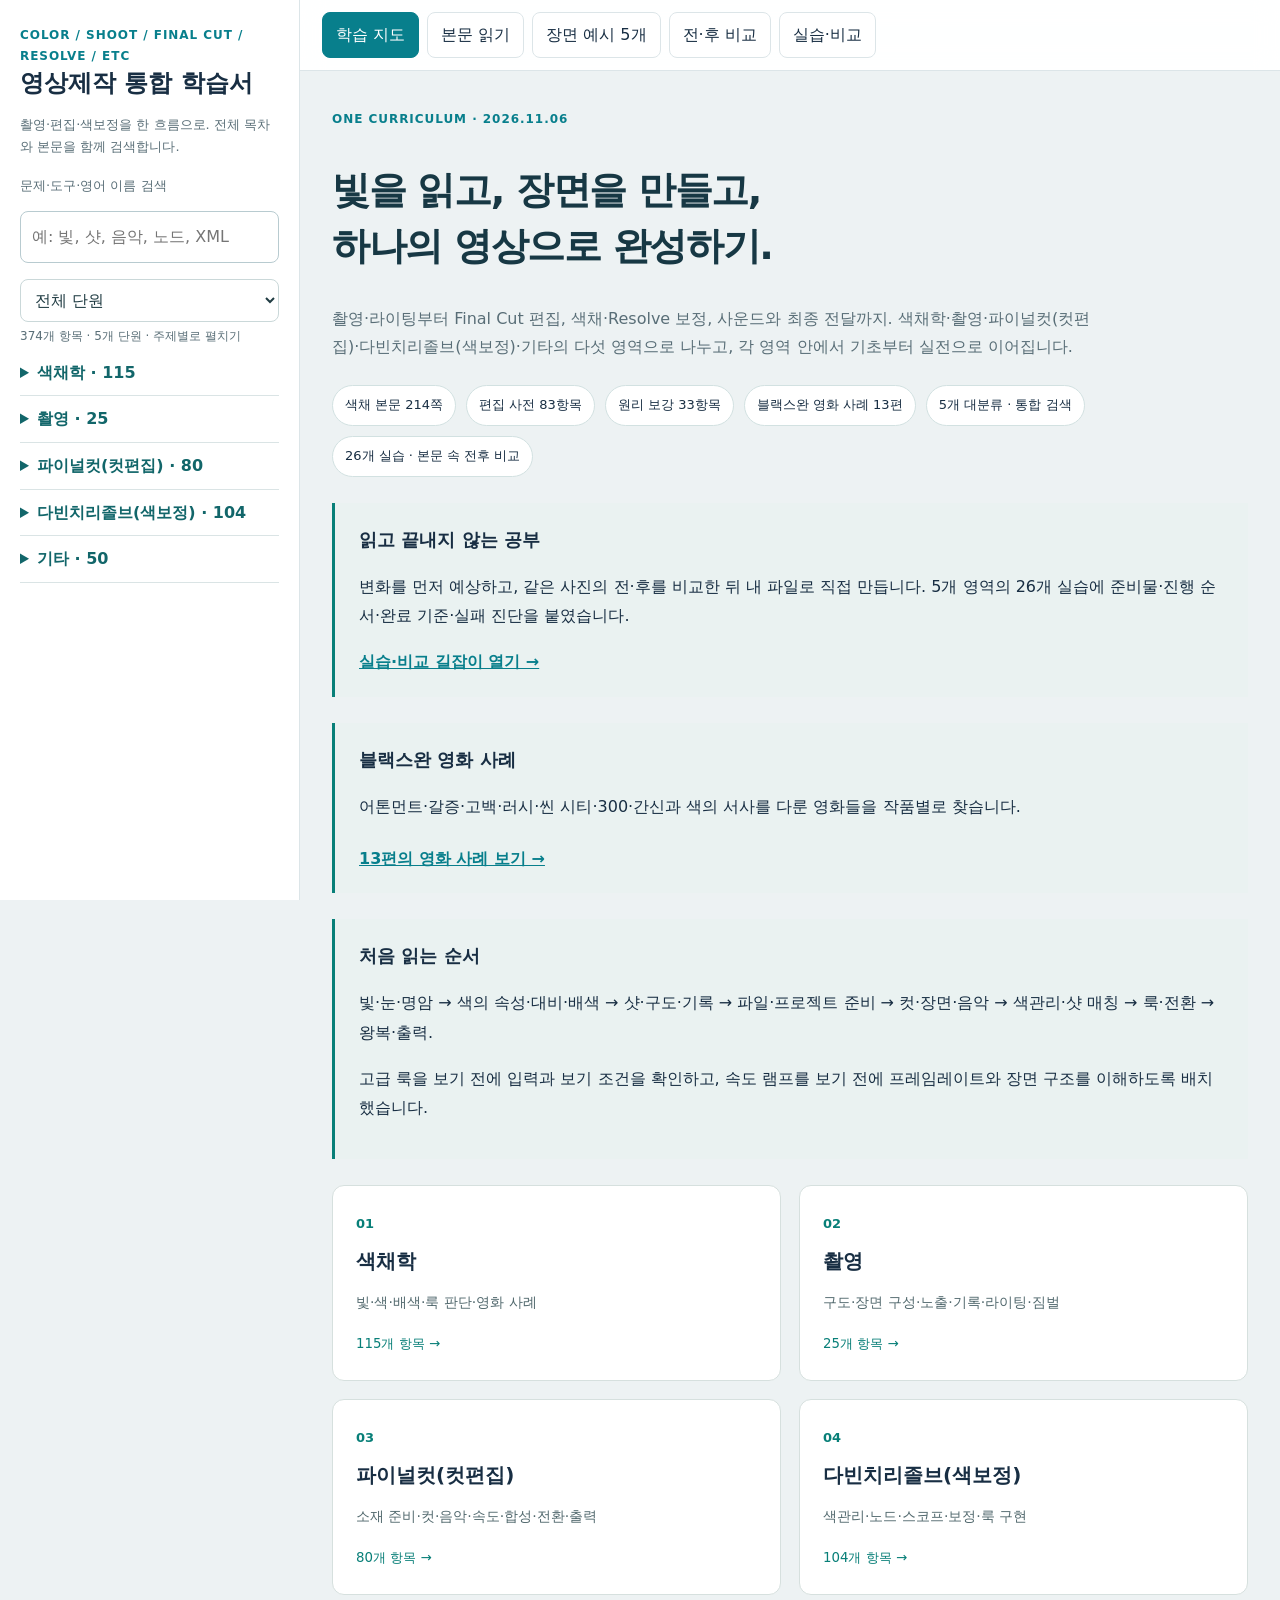
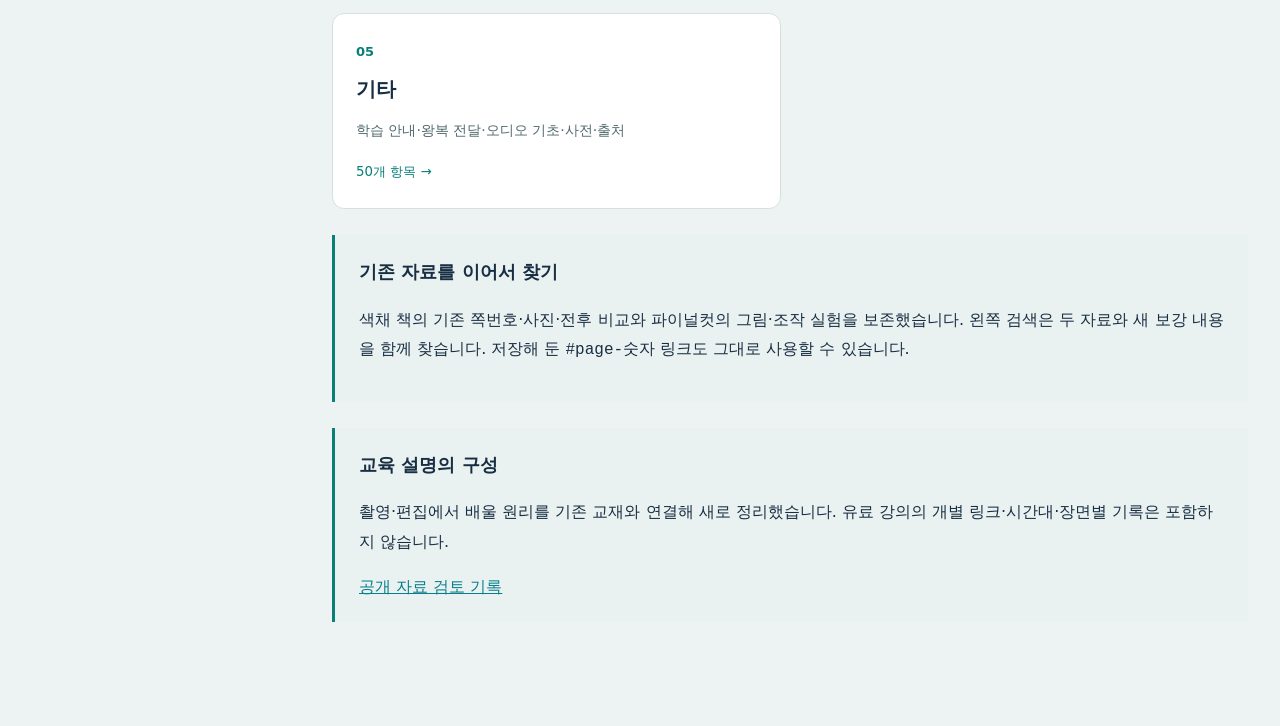
==== commit 1709e8f8: "Connect lessons to before-after comparisons and 26 guided practice labs" ====
--- a/docs/index.html
+++ b/docs/index.html
@@ -1,3 +1,3 @@
 <!doctype html>
 <html lang="ko"><head><meta charset="utf-8"><meta name="viewport" content="width=device-width,initial-scale=1"><title>영상제작 통합 학습서 · 촬영·편집·색보정</title><link rel="stylesheet" href="assets/site.css">
-<link rel="stylesheet" href="assets/unified.css?v=20261105-4"></head><body><div class="app"><aside id="sidebar"><div class="eyebrow">COLOR / SHOOT / FINAL CUT / RESOLVE / ETC</div><div class="brand">영상제작 통합 학습서</div><p class="intro">촬영·편집·색보정을 한 흐름으로. 전체 목차와 본문을 함께 검색합니다.</p><label for="search" class="intro">문제·도구·영어 이름 검색</label><input id="search" class="search" type="search" placeholder="예: 빛, 샷, 음악, 노드, XML" autocomplete="off"><div class="status" id="searchStatus" aria-live="polite"></div><nav id="nav" aria-label="목차와 검색 결과"></nav></aside><main class="main"><header class="toolbar"><button id="menu" aria-label="목차 열기">☰ 목차</button><button id="learnTab" class="tab">학습 지도</button><button id="bookTab" class="tab">책 읽기</button><button id="galleryTab" class="tab selected">장면 예시 5개</button><button id="compareTab" class="tab">전·후 비교</button><div class="spacer"></div><div id="paging" class="hidden"><button id="prev" aria-label="이전 쪽">←</button> <label for="pageInput">쪽</label> <input id="pageInput" type="number" min="1" max="214" value="161"> / 214 <button id="next" aria-label="다음 쪽">→</button></div></header><section id="gallery" class="gallery"><div class="eyebrow">4부 · 보는 감각을 익히는 장면 예시</div><h1>필름 룩은<br>사진의 어디에서 느껴질까?</h1><p class="gallery-lead">같은 “필름 룩”도 깊은 검정, 부드러운 밝은 영역, 제한된 팔레트, 질감과 빛의 관계가 다릅니다. 공개 스틸과 공식 홍보사진 5개를 보며 내 영상에서 시험할 순서를 익혀보세요. 사진을 누르면 확대됩니다.</p><div class="jump"><a href="#case-181">장면 1 · 패스트 라이브즈</a><a href="#case-182">장면 2 · 패스트 라이브즈</a><a href="#case-183">장면 3 · 가여운 것들</a><a href="#case-184">장면 4 · 가여운 것들</a><a href="#case-185">장면 5 · 라라랜드</a></div><article class="case" id="case-181"><div class="eyebrow">4부 · 실제 이미지 관찰 · 패스트 라이브즈 / Past Lives (2023)</div><h2>장면 1 · 낮의 부드러움, 검정은 남기기</h2><button class="photo-button" data-zoom="1" aria-label="장면 이미지 확대"><img loading="lazy" decoding="async" src="assets/images/823eb3d9e0256dcfe4535364.jpg" alt="공개 스틸 · 페리 위의 두 인물"></button><p class="caption">공개 스틸 · 페리 위의 두 인물<br>Jon Pack / Twenty Years Rights / A24 Films © Twenty Years Rights LLC · <a href="https://www.kodak.com/en/motion/blog-post/past-lives/" target="_blank" rel="noopener">원문·출처 ↗</a></p><h3>사진에서 먼저 볼 것</h3><p>밝은 하늘·흰 구름과 어두운 옷을 함께 본다. 얼굴은 하늘처럼 밝지 않고, 옷은 깊은 어둠을 유지한다. 부드러움은 검정을 전부 회색으로 올리는 것과 다르다.</p><h3>내 영상에서 시도하는 순서</h3><ol><li>먼저 내 낮 장면에서 입력과 노출을 정리한다. 피부와 하늘을 각각 확인한다.</li><li>Curves에서 중간톤을 기준으로 두고 밝은 영역의 연결을 완만하게 만든다. 이미 사라진 구름 정보는 돌아오지 않는다.</li><li>검정점은 유지한 버전과 조금 올린 버전을 비교한다. 그레인은 마지막에 출력 크기로 확인한다.</li></ol><div class="note"><strong>확인된 사실과 관찰의 경계</strong><p>촬영감독 인터뷰는 작품의 35mm VISION3 500T 사용과 장면별 현상 변화를 설명한다. 이 사진의 개별 현상 조건은 확인되지 않았다.</p><p>작은 웹 스틸로 입자 크기·정확한 곡선·필름 반응을 측정할 수 없다. 위 순서는 디지털 영상 실습 제안이다.</p></div><div class="related"><button data-page="181">책 181쪽</button><button data-page="162">연결 항목 162쪽</button><button data-page="167">연결 항목 167쪽</button><button data-page="179">연결 항목 179쪽</button></div></article><article class="case" id="case-182"><div class="eyebrow">4부 · 실제 이미지 관찰 · 패스트 라이브즈 / Past Lives (2023)</div><h2>장면 2 · 밤의 빛, 따뜻함과 어둠의 분리</h2><button class="photo-button" data-zoom="1" aria-label="장면 이미지 확대"><img loading="lazy" decoding="async" src="assets/images/79b90610fb35719395bbccd5.jpg" alt="공개 스틸 · 바에서의 세 인물"></button><p class="caption">공개 스틸 · 바에서의 세 인물<br>Jon Pack / Twenty Years Rights / A24 Films © Twenty Years Rights LLC · <a href="https://www.kodak.com/en/motion/blog-post/past-lives/" target="_blank" rel="noopener">원문·출처 ↗</a></p><h3>사진에서 먼저 볼 것</h3><p>탁자의 작은 빛과 얼굴은 따뜻하고 배경은 훨씬 어둡다. 작은 광원이 화면 전체를 밝히지 않는다. 피부를 읽을 수 있는 어둠과, 빛 주변의 부드러운 연결을 따로 본다.</p><h3>내 영상에서 시도하는 순서</h3><ol><li>밤 카페 컷에서 전체 밝기보다 얼굴과 광원의 관계부터 잡는다. 어둠을 무조건 밝히지 않는다.</li><li>Split Tone을 작게 시험하되 검정 전체에 색을 칠하지 않는다. 광원의 따뜻함과 피부 중간톤을 구분한다.</li><li>Studio에서는 Halation과 Bloom을 하나씩 켠다. 붉은 경계와 넓은 빛 확산을 따로 비교하고, 원본에 이미 번짐이 있으면 줄인다.</li></ol><div class="note"><strong>확인된 사실과 관찰의 경계</strong><p>공식 인터뷰는 자연스러운 조명을 목표로 한 제작 접근을 설명한다. 사진 속 번짐이 특정 필터나 후반 효과에서 왔다고 단정하지 않는다.</p><p>이 스틸은 효과 전후 비교가 아니다. Halation·Bloom의 실제 사용 여부는 확인되지 않았다. 시간에 따라 변하는 그레인·번짐은 영상으로 확인한다.</p></div><div class="related"><button data-page="182">책 182쪽</button><button data-page="164">연결 항목 164쪽</button><button data-page="168">연결 항목 168쪽</button><button data-page="169">연결 항목 169쪽</button></div></article><article class="case" id="case-183"><div class="eyebrow">4부 · 실제 이미지 관찰 · 가여운 것들 / Poor Things (2023)</div><h2>장면 3 · 보라·연두, 색의 수를 제한하기</h2><button class="photo-button" data-zoom="1" aria-label="장면 이미지 확대"><img loading="lazy" decoding="async" src="assets/images/cfcd561daa8208e9f5d9e74b.jpg" alt="공식 홍보사진 · 갑판과 보랏빛 하늘 / 영화 프레임과 구분"></button><p class="caption">공식 홍보사진 · 갑판과 보랏빛 하늘 / 영화 프레임과 구분<br>Photo by Yorgos Lanthimos. Courtesy of Searchlight Pictures. © 2023 Searchlight Pictures · <a href="https://www.kodak.com/en/motion/blog-post/poor-things/" target="_blank" rel="noopener">원문·출처 ↗</a></p><h3>사진에서 먼저 볼 것</h3><p>보라 계열 하늘·바다와 연두 의상, 어두운 상단 형태가 중심이다. 색을 많이 올리는 것보다 어떤 색을 중심에 두고 경쟁색을 줄일지가 먼저다. 사진의 구도와 세트도 인상에 기여한다.</p><h3>내 영상에서 시도하는 순서</h3><ol><li>내 바다·테라스 컷에서 중심색 두 가지를 먼저 고른다. 예: 자주빛 하늘과 연두 소품.</li><li>Hue vs Hue·Hue vs Sat으로 경쟁색을 절제한다. 하늘 이동이 피부까지 바꾸면 공간 선택을 함께 쓴다.</li><li>밝은 구름은 색 덩어리로 만들지 않는다. 선택 경계·밴딩을 보고, 색 변화가 큰 버전과 절제한 버전을 비교한다.</li></ol><div class="note"><strong>확인된 사실과 관찰의 경계</strong><p>작품은 35mm 흑백·컬러 네거티브·EKTACHROME을 함께 사용했다. 이 홍보사진이 특정 영화 필름이나 최종 영화 색보정의 결과라는 뜻은 아니다.</p><p>홍보사진의 팔레트를 관찰하는 창작 연습이다. 원작의 정확한 LUT나 EKTACHROME 복제 레시피가 아니다.</p></div><div class="related"><button data-page="183">책 183쪽</button><button data-page="143">연결 항목 143쪽</button><button data-page="165">연결 항목 165쪽</button><button data-page="171">연결 항목 171쪽</button></div></article><article class="case" id="case-184"><div class="eyebrow">4부 · 실제 이미지 관찰 · 가여운 것들 / Poor Things (2023)</div><h2>장면 4 · 흑백, 밝기의 역할로 색을 번역하기</h2><button class="photo-button" data-zoom="1" aria-label="장면 이미지 확대"><img loading="lazy" decoding="async" src="assets/images/c0706a14b0b24c38131659e8.jpg" alt="공식 홍보사진 · 인물 클로즈업 / 영화 프레임과 구분"></button><p class="caption">공식 홍보사진 · 인물 클로즈업 / 영화 프레임과 구분<br>Photo by Yorgos Lanthimos. Courtesy of Searchlight Pictures. © 2023 Searchlight Pictures · <a href="https://www.kodak.com/en/motion/blog-post/poor-things/" target="_blank" rel="noopener">원문·출처 ↗</a></p><h3>사진에서 먼저 볼 것</h3><p>밝은 얼굴과 작은 반사, 어두운 옷과 배경을 비교한다. 색이 없어도 얼굴의 질감과 배경의 형태는 서로 다른 밝기 단계로 읽힌다. 입자를 키우기 전에 이 구조부터 설계한다.</p><h3>내 영상에서 시도하는 순서</h3><ol><li>내 인물 컷에서 채도 제거 버전을 기준으로 만든다. RGB Mixer 흑백 버전을 별도로 비교한다.</li><li>색 채널의 기여를 조절하며 얼굴·옷·배경 중 무엇이 먼저 보일지 정한다. 피부 얼룩과 잡음도 동시에 확인한다.</li><li>Curves로 얼굴의 중간 밝기와 깊은 배경을 분리한다. 렌즈 부드러움·입자는 필요할 때 하나씩 추가한다.</li></ol><div class="note"><strong>확인된 사실과 관찰의 경계</strong><p>공식 인터뷰는 작품의 시작 부분에 DOUBLE-X 흑백 필름을 사용했다고 설명한다. 이 홍보사진의 촬영 매체·현상은 별도로 확인되지 않았다.</p><p>단순 채도 제거와 채널별 흑백 번역은 다른 결과를 낸다. RGB Mixer의 큰 변화가 원본 잡음을 강조하면 강도를 줄인다.</p></div><div class="related"><button data-page="184">책 184쪽</button><button data-page="153">연결 항목 153쪽</button><button data-page="167">연결 항목 167쪽</button><button data-page="176">연결 항목 176쪽</button></div></article><article class="case" id="case-185"><div class="eyebrow">4부 · 실제 이미지 관찰 · 라라랜드 / La La Land (2016)</div><h2>장면 5 · 황혼, 따뜻한 피부와 차가운 공간</h2><button class="photo-button" data-zoom="1" aria-label="장면 이미지 확대"><img loading="lazy" decoding="async" src="assets/images/c936b6c11aff1d469ea8ab65.jpg" alt="공식 장면 홍보사진 · 황혼의 거리 / 최종 영화 프레임과 구분"></button><p class="caption">공식 장면 홍보사진 · 황혼의 거리 / 최종 영화 프레임과 구분<br>Photo Credit: Dale Robinette. Published in Kodak Filmmaker Stories · <a href="https://www.kodak.com/en/motion/blog-post/la-la-land/" target="_blank" rel="noopener">원문·출처 ↗</a></p><h3>사진에서 먼저 볼 것</h3><p>분홍 의상과 따뜻한 얼굴이 차가운 거리·하늘과 분리된다. 배경은 어둡지만 작은 빛과 하늘의 방향은 남아 있다. 이 관계를 만들 때 촬영 시간·의상·배경 선택이 큰 몫을 한다.</p><h3>내 영상에서 시도하는 순서</h3><ol><li>부산 여행의 황혼 컷을 고른다. 하늘 색이 남고 피부에 빛이 있는 순간이 출발에 좋다.</li><li>기본 보정 후 피부와 배경을 별도 선택한다. 배경을 조금 차갑게 바꾸면서 피부·분홍 소품의 색을 보존한다.</li><li>기억 같은 부드러움은 약한 대비·절제한 확산으로 시험한다. 모든 컷을 주황색으로 덮는 대신 인접 컷의 하늘·피부를 맞춘다.</li></ol><div class="note"><strong>확인된 사실과 관찰의 경계</strong><p>Sandgren의 인터뷰는 작품의 35mm 촬영과 더 고운 입자·부드러운 대비를 위한 풀 현상을 설명한다. 홍보사진 자체의 필름 반응을 측정한 것은 아니다.</p><p>실제 제작 노드값을 재현하는 레시피가 아니다. 공개 사진의 색 관계를 내 촬영 조건에 번역하는 가이드다.</p></div><div class="related"><button data-page="185">책 185쪽</button><button data-page="151">연결 항목 151쪽</button><button data-page="164">연결 항목 164쪽</button><button data-page="179">연결 항목 179쪽</button></div></article><footer>이미지는 각 출처의 권리자에게 귀속됩니다. 촬영 현장 사진은 이 예시에 포함하지 않았습니다. 공개 스틸과 홍보사진을 구분했으며, 실제 제작의 노드·LUT·효과 사용을 추정 확정하지 않습니다. 기존 YouTube 링크는 영상 전체를 시청·분석한 출처로 표시하지 않았습니다.</footer></section><section id="compare" class="gallery hidden"><div class="eyebrow">BEFORE / AFTER · 전체 비교 예시</div><h1>가운데 바를 움직여<br>변화한 곳을 찾아보세요.</h1><p class="gallery-lead">책의 비교 예시 62개 항목, 95개 변형을 모았습니다. 커브·색온도·채도·부분 보정·필름 효과까지 기준과 변형을 비교하세요. 컴퓨터와 휴대폰에서 가운데 손잡이를 드래그하거나 아래 슬라이더·버튼을 사용할 수 있습니다. 왼쪽은 기준, 오른쪽은 선택한 변형입니다.</p><div class="comparison-filter"><label>분류 <select id="compareCategory"><option value="all">전체</option><option value="color">색채·밝기·배색</option><option value="curves">커브·검정·하이라이트</option><option value="partial">도구·부분 보정·매칭</option><option value="film">필름·할레이션·그레인·빛번짐</option></select></label><label>바로 찾기 <input id="compareSearch" type="search" placeholder="예: 역S, 검정, 틴트"></label><label>항목 이동 <select id="compareJump"><option value="">비교 예시 선택</option><option value="compare-11">11쪽 · 밝기: 잘 보이게 할까, 눈부시게 할까?</option><option value="compare-12">12쪽 · 밝기 범위: 남아 있는 정보와 사라진 정보</option><option value="compare-15">15쪽 · 색의 세 가지 성질: 색조·채도·밝기</option><option value="compare-17">17쪽 · 색 조절: 따뜻함과 진함은 다르다</option><option value="compare-20">20쪽 · 색온도 × 틴트: 두 축의 조합을 눈으로</option><option value="compare-21">21쪽 · 색온도 응용: 치우침을 고칠 때와 분위기를 만들 때</option><option value="compare-22">22쪽 · 틴트 응용: 초록을 줄인 뒤 자홍으로 넘기지 않기</option><option value="compare-23">23쪽 · 화이트밸런스: 빛의 색부터 정리하기</option><option value="compare-24">24쪽 · 혼합 조명: 한 번의 색온도로 둘 다 맞을까?</option><option value="compare-25">25쪽 · 대비 두 종류: 장면 전체와 작은 질감</option><option value="compare-26">26쪽 · 대비: 쨍함과 부드러움</option><option value="compare-27">27쪽 · 빛의 부드러움은 색온도와 다르다</option><option value="compare-28">28쪽 · 색 대비: “쨍함” 말고 무엇이 다른가?</option><option value="compare-34">34쪽 · 모든 색을 진하게 하지 않아도 눈길을 끌 수 있어</option><option value="compare-35">35쪽 · 밝고 연한 색감: 채도만 내리는 것과 비교</option><option value="compare-36">36쪽 · 포근함 만들기: 노랗게만 하면 될까?</option><option value="compare-37">37쪽 · 같은 장면, 다른 이야기: 네 가지 색감 시험</option><option value="compare-38">38쪽 · 색을 많이 바꾸면 줄무늬가 생기는 이유</option><option value="compare-49">49쪽 · 커브의 기울기: 밝기 차이를 벌리고 모으기</option><option value="compare-50">50쪽 · 커브는 밝기 길을 바꾸는 그림</option><option value="compare-51">51쪽 · 앵커 점: 바꾸고 싶은 곳과 지키고 싶은 곳</option><option value="compare-52">52쪽 · 6가지 커브: 결과부터 보기</option><option value="compare-53">53쪽 · 감마형 커브도 가능해: S자만 있는 게 아니다</option><option value="compare-54">54쪽 · S커브: 밋밋할 때 먼저 시험</option><option value="compare-55">55쪽 · 역S커브: 이미 너무 강한 대비</option><option value="compare-56">56쪽 · 가운데 올리기: 얼굴이 어두울 때</option><option value="compare-57">57쪽 · 밝은 영역 누르기: 눈부심 줄이기</option><option value="compare-58">58쪽 · 검정점 올리기: 부드러운 검정</option><option value="compare-59">59쪽 · 의도적 적용 1 · 해변을 역S로 부드럽게</option><option value="compare-60">60쪽 · 의도적 적용 2 · 야경에 약한 역S</option><option value="compare-61">61쪽 · 의도적 적용 3 · 검정은 유지하고 그림자만 올리기</option><option value="compare-62">62쪽 · 의도적 적용 4 · 수중 인물을 가운데 커브로</option><option value="compare-63">63쪽 · 의도적 적용 5 · 검정점만 약하게 들어 올리기</option><option value="compare-64">64쪽 · 의도적 적용 6 · 창빛의 눈부심 누르기</option><option value="compare-65">65쪽 · 일부러 망쳐보기: 평평한 구간과 검정 뭉침</option><option value="compare-66">66쪽 · RGB 커브로 색 나누기: 푸른 그림자·따뜻한 밝은 쪽</option><option value="compare-67">67쪽 · 커브를 겹치면: 같은 조절도 순서에 따라</option><option value="compare-77">77쪽 · 사례 1 · 따뜻한 카페의 판단 과정</option><option value="compare-78">78쪽 · 사례 2 · 차분한 해변, 역 S의 이유</option><option value="compare-79">79쪽 · 사례 3 · 야경의 어둠은 남겨두기</option><option value="compare-80">80쪽 · 사례 4 · 수중 얼굴과 물의 분리</option><option value="compare-82">82쪽 · LOG·RAW·색공간: 서로 다른 질문이다</option><option value="compare-87">87쪽 · 밝기 조절: 어디가 함께 바뀔까?</option><option value="compare-89">89쪽 · 스코프: 눈을 도와주는 밝기·색 지도</option><option value="compare-93">93쪽 · 배경만 덜 진하게: 선택 색 조절</option><option value="compare-94">94쪽 · 선택 커브 이름 읽기: 앞은 고르는 기준, 뒤는 바꾸는 것</option><option value="compare-95">95쪽 · Qualifier: 색·채도·밝기로 골라보기</option><option value="compare-96">96쪽 · 얼굴만 밝히기: 부분 보정과 추적</option><option value="compare-97">97쪽 · 컷 연결: 한 장보다 앞뒤 장면</option><option value="compare-98">98쪽 · 수중 장면: 잃어버린 빨강을 억지로 만들지 않기</option><option value="compare-100">100쪽 · 필름룩: 입자 하나보다 여러 요소의 조합</option><option value="compare-101">101쪽 · 할레이션: 밝은 경계의 따뜻한 번짐</option><option value="compare-101-detail">101쪽 · 할레이션: 밝은 경계의 따뜻한 번짐 · 같은 파도 확대</option><option value="compare-102">102쪽 · 필름그레인: 미세한 질감을 더하기</option><option value="compare-103">103쪽 · 몽환적인 빛번짐: 원본을 통째로 흐리지 않기</option><option value="compare-105">105쪽 · 무료 버전에서 연습할 수 있는 방향</option><option value="compare-114">114쪽 · 해변: 완만한 역 S 커브 만들기</option><option value="compare-115">115쪽 · 창문: 하이라이트를 보호하는 조정</option><option value="compare-116">116쪽 · 얼굴: Window와 Tracker로 공간 선택하기</option><option value="compare-117">117쪽 · 배경색: Hue vs Sat와 Qualifier의 차이</option><option value="compare-119">119쪽 · 수중: 색 복원보다 자연스러운 분리</option><option value="compare-120">120쪽 · 필름 룩: 효과마다 목적을 하나씩</option></select></label><div id="compareCount" aria-live="polite"></div></div><article class="case comparison-card" id="compare-11" data-category="color" data-page="11" data-title="밝기: 잘 보이게 할까, 눈부시게 할까?"><div class="eyebrow">책 11쪽 · 같은 장면 / 같은 단계 그림</div><h2>밝기: 잘 보이게 할까, 눈부시게 할까?</h2><label class="variant-label">비교할 변형 <select class="variant-select"><option value="0">어둡게 만든 예시</option><option value="1">밝게 만든 예시</option></select></label><div class="compare-stage" style="--pos:50%" data-before="101" data-variants='[{"image": "110", "label": "어둡게 만든 예시"}, {"image": "111", "label": "밝게 만든 예시"}]'><img class="before" alt="밝기: 잘 보이게 할까, 눈부시게 할까? · 기준" draggable="false" loading="lazy"><img class="after" alt="밝기: 잘 보이게 할까, 눈부시게 할까? · 변형" draggable="false" loading="lazy"><span class="before-label">BEFORE · 기준</span><span class="after-label">AFTER · 변형</span><div class="divider"><button class="drag-handle" aria-label="비교 경계 드래그" tabindex="-1">↔</button></div></div><div class="compare-control"><label for="range-compare-11">비교 경계 <output>50%</output></label><input id="range-compare-11" class="compare-range" type="range" min="0" max="100" value="50" aria-label="밝기: 잘 보이게 할까, 눈부시게 할까? 전후 비교 경계"><div class="compare-presets"><button data-percent="0">후 전체</button><button data-percent="50">반씩</button><button data-percent="100">전 전체</button></div></div><p>볼과 창밖을 함께 보자 왼쪽은 볼과 옷이 덜 보여. 오른쪽은 볼이 밝아졌지만 창밖과 옷의 밝은 무늬가 뭉칠 수 있어. 전체를 밝히</p><p class="caption">왼쪽 기준: 기준 사진 · 오른쪽: 위에서 선택한 변형.<br>사진의 밝기·색·질감 변화를 설명하는 교육용 예시이며 실제 Resolve 출력·카메라 LOG·필름 응답의 재현이 아니다. 사진 출처는 책 127쪽.</p><div class="related"><button data-page="11">설명·커브 그림 11쪽</button><button data-page="127">출처 127쪽</button></div></article><article class="case comparison-card" id="compare-12" data-category="color" data-page="12" data-title="밝기 범위: 남아 있는 정보와 사라진 정보"><div class="eyebrow">책 12쪽 · 같은 장면 / 같은 단계 그림</div><h2>밝기 범위: 남아 있는 정보와 사라진 정보</h2><label class="variant-label">비교할 변형 <select class="variant-select"><option value="0">잘라낸 뒤 전체를 어둡게</option></select></label><div class="compare-stage" style="--pos:50%" data-before="116" data-variants='[{"image": "117", "label": "잘라낸 뒤 전체를 어둡게"}]'><img class="before" alt="밝기 범위: 남아 있는 정보와 사라진 정보 · 기준" draggable="false" loading="lazy"><img class="after" alt="밝기 범위: 남아 있는 정보와 사라진 정보 · 변형" draggable="false" loading="lazy"><span class="before-label">BEFORE · 기준</span><span class="after-label">AFTER · 변형</span><div class="divider"><button class="drag-handle" aria-label="비교 경계 드래그" tabindex="-1">↔</button></div></div><div class="compare-control"><label for="range-compare-12">비교 경계 <output>50%</output></label><input id="range-compare-12" class="compare-range" type="range" min="0" max="100" value="50" aria-label="밝기 범위: 남아 있는 정보와 사라진 정보 전후 비교 경계"><div class="compare-presets"><button data-percent="0">후 전체</button><button data-percent="50">반씩</button><button data-percent="100">전 전체</button></div></div><p>흰 부분을 내렸는데 무늬가 안 돌아와 왼쪽에서 여러 밝은 값이 모두 흰색으로 뭉쳤어. 그 결과를 어둡게 만든 오른쪽에서는 뭉친 흰 부분이 회색</p><p class="caption">왼쪽 기준: 일부러 밝기를 잘라낸 예시 · 오른쪽: 위에서 선택한 변형.<br>사진의 밝기·색·질감 변화를 설명하는 교육용 예시이며 실제 Resolve 출력·카메라 LOG·필름 응답의 재현이 아니다. 사진 출처는 책 127쪽.</p><div class="related"><button data-page="12">설명·커브 그림 12쪽</button><button data-page="127">출처 127쪽</button></div></article><article class="case comparison-card" id="compare-15" data-category="color" data-page="15" data-title="색의 세 가지 성질: 색조·채도·밝기"><div class="eyebrow">책 15쪽 · 같은 장면 / 같은 단계 그림</div><h2>색의 세 가지 성질: 색조·채도·밝기</h2><label class="variant-label">비교할 변형 <select class="variant-select"><option value="0">색 방향을 바꾼 예시</option><option value="1">채도를 줄인 예시</option><option value="2">밝기를 낮춘 예시</option></select></label><div class="compare-stage" style="--pos:50%" data-before="96" data-variants='[{"image": "130", "label": "색 방향을 바꾼 예시"}, {"image": "131", "label": "채도를 줄인 예시"}, {"image": "132", "label": "밝기를 낮춘 예시"}]'><img class="before" alt="색의 세 가지 성질: 색조·채도·밝기 · 기준" draggable="false" loading="lazy"><img class="after" alt="색의 세 가지 성질: 색조·채도·밝기 · 변형" draggable="false" loading="lazy"><span class="before-label">BEFORE · 기준</span><span class="after-label">AFTER · 변형</span><div class="divider"><button class="drag-handle" aria-label="비교 경계 드래그" tabindex="-1">↔</button></div></div><div class="compare-control"><label for="range-compare-15">비교 경계 <output>50%</output></label><input id="range-compare-15" class="compare-range" type="range" min="0" max="100" value="50" aria-label="색의 세 가지 성질: 색조·채도·밝기 전후 비교 경계"><div class="compare-presets"><button data-percent="0">후 전체</button><button data-percent="50">반씩</button><button data-percent="100">전 전체</button></div></div><p>같은 “차분함”도 방법이 달라 채도를 줄이면 색이 덜 튀어. 밝기를 낮추면 어둡고 무거워질 수 있어. 색을 청록 쪽으로 옮기면 느낌이 달</p><p class="caption">왼쪽 기준: 원래 기준 사진 · 오른쪽: 위에서 선택한 변형.<br>사진의 밝기·색·질감 변화를 설명하는 교육용 예시이며 실제 Resolve 출력·카메라 LOG·필름 응답의 재현이 아니다. 사진 출처는 책 127쪽.</p><div class="related"><button data-page="15">설명·커브 그림 15쪽</button><button data-page="127">출처 127쪽</button></div></article><article class="case comparison-card" id="compare-17" data-category="color" data-page="17" data-title="색 조절: 따뜻함과 진함은 다르다"><div class="eyebrow">책 17쪽 · 같은 장면 / 같은 단계 그림</div><h2>색 조절: 따뜻함과 진함은 다르다</h2><label class="variant-label">비교할 변형 <select class="variant-select"><option value="0">따뜻한 방향</option><option value="1">색을 연하게</option><option value="2">초록빛 치우침 예시</option></select></label><div class="compare-stage" style="--pos:50%" data-before="101" data-variants='[{"image": "141", "label": "따뜻한 방향"}, {"image": "142", "label": "색을 연하게"}, {"image": "143", "label": "초록빛 치우침 예시"}]'><img class="before" alt="색 조절: 따뜻함과 진함은 다르다 · 기준" draggable="false" loading="lazy"><img class="after" alt="색 조절: 따뜻함과 진함은 다르다 · 변형" draggable="false" loading="lazy"><span class="before-label">BEFORE · 기준</span><span class="after-label">AFTER · 변형</span><div class="divider"><button class="drag-handle" aria-label="비교 경계 드래그" tabindex="-1">↔</button></div></div><div class="compare-control"><label for="range-compare-17">비교 경계 <output>50%</output></label><input id="range-compare-17" class="compare-range" type="range" min="0" max="100" value="50" aria-label="색 조절: 따뜻함과 진함은 다르다 전후 비교 경계"><div class="compare-presets"><button data-percent="0">후 전체</button><button data-percent="50">반씩</button><button data-percent="100">전 전체</button></div></div><p>도구 이름 쉽게 이해하면 Temperature / 색온도 따뜻함↔차가움 관계를 바꾸기</p><p class="caption">왼쪽 기준: 기준 사진 · 오른쪽: 위에서 선택한 변형.<br>사진의 밝기·색·질감 변화를 설명하는 교육용 예시이며 실제 Resolve 출력·카메라 LOG·필름 응답의 재현이 아니다. 사진 출처는 책 127쪽.</p><div class="related"><button data-page="17">설명·커브 그림 17쪽</button><button data-page="127">출처 127쪽</button></div></article><article class="case comparison-card" id="compare-20" data-category="color" data-page="20" data-title="색온도 × 틴트: 두 축의 조합을 눈으로"><div class="eyebrow">책 20쪽 · 같은 장면 / 같은 단계 그림</div><h2>색온도 × 틴트: 두 축의 조합을 눈으로</h2><label class="variant-label">비교할 변형 <select class="variant-select"><option value="0">초록 / 차가움</option><option value="1">초록 / 기준</option><option value="2">초록 / 따뜻함</option><option value="3">기준 / 차가움</option><option value="4">기준 / 따뜻함</option><option value="5">자홍 / 차가움</option><option value="6">자홍 / 기준</option><option value="7">자홍 / 따뜻함</option></select></label><div class="compare-stage" style="--pos:50%" data-before="101" data-variants='[{"image": "168", "label": "초록 / 차가움"}, {"image": "169", "label": "초록 / 기준"}, {"image": "170", "label": "초록 / 따뜻함"}, {"image": "171", "label": "기준 / 차가움"}, {"image": "172", "label": "기준 / 따뜻함"}, {"image": "173", "label": "자홍 / 차가움"}, {"image": "174", "label": "자홍 / 기준"}, {"image": "175", "label": "자홍 / 따뜻함"}]'><img class="before" alt="색온도 × 틴트: 두 축의 조합을 눈으로 · 기준" draggable="false" loading="lazy"><img class="after" alt="색온도 × 틴트: 두 축의 조합을 눈으로 · 변형" draggable="false" loading="lazy"><span class="before-label">BEFORE · 기준</span><span class="after-label">AFTER · 변형</span><div class="divider"><button class="drag-handle" aria-label="비교 경계 드래그" tabindex="-1">↔</button></div></div><div class="compare-control"><label for="range-compare-20">비교 경계 <output>50%</output></label><input id="range-compare-20" class="compare-range" type="range" min="0" max="100" value="50" aria-label="색온도 × 틴트: 두 축의 조합을 눈으로 전후 비교 경계"><div class="compare-presets"><button data-percent="0">후 전체</button><button data-percent="50">반씩</button><button data-percent="100">전 전체</button></div></div><p>따뜻한데도 초록일 수 있어 오른쪽 위를 봐. 따뜻한 방향으로 옮겼어도 초록 치우침은 남아. 이럴 때 색온도만 더 올리면 누런 초록이</p><p class="caption">왼쪽 기준: 기준 / 기준 · 오른쪽: 위에서 선택한 변형.<br>사진의 밝기·색·질감 변화를 설명하는 교육용 예시이며 실제 Resolve 출력·카메라 LOG·필름 응답의 재현이 아니다. 사진 출처는 책 127쪽.</p><div class="related"><button data-page="20">설명·커브 그림 20쪽</button><button data-page="127">출처 127쪽</button></div></article><article class="case comparison-card" id="compare-21" data-category="color" data-page="21" data-title="색온도 응용: 치우침을 고칠 때와 분위기를 만들 때"><div class="eyebrow">책 21쪽 · 같은 장면 / 같은 단계 그림</div><h2>색온도 응용: 치우침을 고칠 때와 분위기를 만들 때</h2><label class="variant-label">비교할 변형 <select class="variant-select"><option value="0">기준 상태로 돌아오기</option><option value="1">기준에서 따뜻함 추가</option></select></label><div class="compare-stage" style="--pos:50%" data-before="184" data-variants='[{"image": "101", "label": "기준 상태로 돌아오기"}, {"image": "11", "label": "기준에서 따뜻함 추가"}]'><img class="before" alt="색온도 응용: 치우침을 고칠 때와 분위기를 만들 때 · 기준" draggable="false" loading="lazy"><img class="after" alt="색온도 응용: 치우침을 고칠 때와 분위기를 만들 때 · 변형" draggable="false" loading="lazy"><span class="before-label">BEFORE · 기준</span><span class="after-label">AFTER · 변형</span><div class="divider"><button class="drag-handle" aria-label="비교 경계 드래그" tabindex="-1">↔</button></div></div><div class="compare-control"><label for="range-compare-21">비교 경계 <output>50%</output></label><input id="range-compare-21" class="compare-range" type="range" min="0" max="100" value="50" aria-label="색온도 응용: 치우침을 고칠 때와 분위기를 만들 때 전후 비교 경계"><div class="compare-presets"><button data-percent="0">후 전체</button><button data-percent="50">반씩</button><button data-percent="100">전 전체</button></div></div><p>가운데까지는 기본 정리의 질문 촬영 의도와 달리 피부·중립 물체까지 푸르다면 따뜻한 쪽으로 보상을 시험해봐. 단, 푸른 조명이나 새벽의</p><p class="caption">왼쪽 기준: 차갑게 치우친 예시 · 오른쪽: 위에서 선택한 변형.<br>사진의 밝기·색·질감 변화를 설명하는 교육용 예시이며 실제 Resolve 출력·카메라 LOG·필름 응답의 재현이 아니다. 사진 출처는 책 127쪽.</p><div class="related"><button data-page="21">설명·커브 그림 21쪽</button><button data-page="127">출처 127쪽</button></div></article><article class="case comparison-card" id="compare-22" data-category="color" data-page="22" data-title="틴트 응용: 초록을 줄인 뒤 자홍으로 넘기지 않기"><div class="eyebrow">책 22쪽 · 같은 장면 / 같은 단계 그림</div><h2>틴트 응용: 초록을 줄인 뒤 자홍으로 넘기지 않기</h2><label class="variant-label">비교할 변형 <select class="variant-select"><option value="0">초록 치우침을 덜어낸 기준</option><option value="1">자홍 쪽으로 과한 예시</option></select></label><div class="compare-stage" style="--pos:50%" data-before="199" data-variants='[{"image": "101", "label": "초록 치우침을 덜어낸 기준"}, {"image": "200", "label": "자홍 쪽으로 과한 예시"}]'><img class="before" alt="틴트 응용: 초록을 줄인 뒤 자홍으로 넘기지 않기 · 기준" draggable="false" loading="lazy"><img class="after" alt="틴트 응용: 초록을 줄인 뒤 자홍으로 넘기지 않기 · 변형" draggable="false" loading="lazy"><span class="before-label">BEFORE · 기준</span><span class="after-label">AFTER · 변형</span><div class="divider"><button class="drag-handle" aria-label="비교 경계 드래그" tabindex="-1">↔</button></div></div><div class="compare-control"><label for="range-compare-22">비교 경계 <output>50%</output></label><input id="range-compare-22" class="compare-range" type="range" min="0" max="100" value="50" aria-label="틴트 응용: 초록을 줄인 뒤 자홍으로 넘기지 않기 전후 비교 경계"><div class="compare-presets"><button data-percent="0">후 전체</button><button data-percent="50">반씩</button><button data-percent="100">전 전체</button></div></div><p>색온도와 다른 질문 초록빛 때문에 피부가 이상한데 노랑/파랑만 바꿔도 해결되지 않는다면 틴트를 확인해. 초록↔자홍 축으로</p><p class="caption">왼쪽 기준: 초록빛을 더한 예시 · 오른쪽: 위에서 선택한 변형.<br>사진의 밝기·색·질감 변화를 설명하는 교육용 예시이며 실제 Resolve 출력·카메라 LOG·필름 응답의 재현이 아니다. 사진 출처는 책 127쪽.</p><div class="related"><button data-page="22">설명·커브 그림 22쪽</button><button data-page="127">출처 127쪽</button></div></article><article class="case comparison-card" id="compare-23" data-category="color" data-page="23" data-title="화이트밸런스: 빛의 색부터 정리하기"><div class="eyebrow">책 23쪽 · 같은 장면 / 같은 단계 그림</div><h2>화이트밸런스: 빛의 색부터 정리하기</h2><label class="variant-label">비교할 변형 <select class="variant-select"><option value="0">기준 사진</option></select></label><div class="compare-stage" style="--pos:50%" data-before="205" data-variants='[{"image": "101", "label": "기준 사진"}]'><img class="before" alt="화이트밸런스: 빛의 색부터 정리하기 · 기준" draggable="false" loading="lazy"><img class="after" alt="화이트밸런스: 빛의 색부터 정리하기 · 변형" draggable="false" loading="lazy"><span class="before-label">BEFORE · 기준</span><span class="after-label">AFTER · 변형</span><div class="divider"><button class="drag-handle" aria-label="비교 경계 드래그" tabindex="-1">↔</button></div></div><div class="compare-control"><label for="range-compare-23">비교 경계 <output>50%</output></label><input id="range-compare-23" class="compare-range" type="range" min="0" max="100" value="50" aria-label="화이트밸런스: 빛의 색부터 정리하기 전후 비교 경계"><div class="compare-presets"><button data-percent="0">후 전체</button><button data-percent="50">반씩</button><button data-percent="100">전 전체</button></div></div><p>흰색을 무조건 새하얗게 만드는 건 아니야 화이트밸런스는 빛 때문에 치우친 색을 어떻게 해석할지 정하는 일이야. 밤의 노란 전등빛까지 지워버리면</p><p class="caption">왼쪽 기준: 초록빛을 더한 예시 · 오른쪽: 위에서 선택한 변형.<br>사진의 밝기·색·질감 변화를 설명하는 교육용 예시이며 실제 Resolve 출력·카메라 LOG·필름 응답의 재현이 아니다. 사진 출처는 책 127쪽.</p><div class="related"><button data-page="23">설명·커브 그림 23쪽</button><button data-page="127">출처 127쪽</button></div></article><article class="case comparison-card" id="compare-24" data-category="color" data-page="24" data-title="혼합 조명: 한 번의 색온도로 둘 다 맞을까?"><div class="eyebrow">책 24쪽 · 같은 장면 / 같은 단계 그림</div><h2>혼합 조명: 한 번의 색온도로 둘 다 맞을까?</h2><label class="variant-label">비교할 변형 <select class="variant-select"><option value="0">전체를 따뜻하게</option><option value="1">전체를 차갑게</option></select></label><div class="compare-stage" style="--pos:50%" data-before="210" data-variants='[{"image": "211", "label": "전체를 따뜻하게"}, {"image": "212", "label": "전체를 차갑게"}]'><img class="before" alt="혼합 조명: 한 번의 색온도로 둘 다 맞을까? · 기준" draggable="false" loading="lazy"><img class="after" alt="혼합 조명: 한 번의 색온도로 둘 다 맞을까? · 변형" draggable="false" loading="lazy"><span class="before-label">BEFORE · 기준</span><span class="after-label">AFTER · 변형</span><div class="divider"><button class="drag-handle" aria-label="비교 경계 드래그" tabindex="-1">↔</button></div></div><div class="compare-control"><label for="range-compare-24">비교 경계 <output>50%</output></label><input id="range-compare-24" class="compare-range" type="range" min="0" max="100" value="50" aria-label="혼합 조명: 한 번의 색온도로 둘 다 맞을까? 전후 비교 경계"><div class="compare-presets"><button data-percent="0">후 전체</button><button data-percent="50">반씩</button><button data-percent="100">전 전체</button></div></div><p>한쪽이 좋아지면 다른 쪽이 더 치우친다 창빛과 실내 전등처럼 다른 색의 빛이 섞인 장면에서는 전체 조절로 둘을 모두 중립으로 만들기 어려워. 위</p><p class="caption">왼쪽 기준: 양쪽 빛 색을 달리한 예시 · 오른쪽: 위에서 선택한 변형.<br>사진의 밝기·색·질감 변화를 설명하는 교육용 예시이며 실제 Resolve 출력·카메라 LOG·필름 응답의 재현이 아니다. 사진 출처는 책 127쪽.</p><div class="related"><button data-page="24">설명·커브 그림 24쪽</button><button data-page="127">출처 127쪽</button></div></article><article class="case comparison-card" id="compare-25" data-category="color" data-page="25" data-title="대비 두 종류: 장면 전체와 작은 질감"><div class="eyebrow">책 25쪽 · 같은 장면 / 같은 단계 그림</div><h2>대비 두 종류: 장면 전체와 작은 질감</h2><label class="variant-label">비교할 변형 <select class="variant-select"><option value="0">전체 명암 차이를 늘림</option><option value="1">가장자리 선명함을 늘린 예시</option></select></label><div class="compare-stage" style="--pos:50%" data-before="101" data-variants='[{"image": "217", "label": "전체 명암 차이를 늘림"}, {"image": "218", "label": "가장자리 선명함을 늘린 예시"}]'><img class="before" alt="대비 두 종류: 장면 전체와 작은 질감 · 기준" draggable="false" loading="lazy"><img class="after" alt="대비 두 종류: 장면 전체와 작은 질감 · 변형" draggable="false" loading="lazy"><span class="before-label">BEFORE · 기준</span><span class="after-label">AFTER · 변형</span><div class="divider"><button class="drag-handle" aria-label="비교 경계 드래그" tabindex="-1">↔</button></div></div><div class="compare-control"><label for="range-compare-25">비교 경계 <output>50%</output></label><input id="range-compare-25" class="compare-range" type="range" min="0" max="100" value="50" aria-label="대비 두 종류: 장면 전체와 작은 질감 전후 비교 경계"><div class="compare-presets"><button data-percent="0">후 전체</button><button data-percent="50">반씩</button><button data-percent="100">전 전체</button></div></div><p>왼쪽은 큰 명암 관계 검은 벽과 밝은 창의 차이가 커졌어. 전체 대비는 화면의 밝고 어두운 부분을 어떻게 벌릴지에 관한 것이야.</p><p class="caption">왼쪽 기준: 원래 기준 사진 · 오른쪽: 위에서 선택한 변형.<br>사진의 밝기·색·질감 변화를 설명하는 교육용 예시이며 실제 Resolve 출력·카메라 LOG·필름 응답의 재현이 아니다. 사진 출처는 책 127쪽.</p><div class="related"><button data-page="25">설명·커브 그림 25쪽</button><button data-page="127">출처 127쪽</button></div></article><article class="case comparison-card" id="compare-26" data-category="color" data-page="26" data-title="대비: 쨍함과 부드러움"><div class="eyebrow">책 26쪽 · 같은 장면 / 같은 단계 그림</div><h2>대비: 쨍함과 부드러움</h2><label class="variant-label">비교할 변형 <select class="variant-select"><option value="0">차이가 작은 예시</option></select></label><div class="compare-stage" style="--pos:50%" data-before="217" data-variants='[{"image": "239", "label": "차이가 작은 예시"}]'><img class="before" alt="대비: 쨍함과 부드러움 · 기준" draggable="false" loading="lazy"><img class="after" alt="대비: 쨍함과 부드러움 · 변형" draggable="false" loading="lazy"><span class="before-label">BEFORE · 기준</span><span class="after-label">AFTER · 변형</span><div class="divider"><button class="drag-handle" aria-label="비교 경계 드래그" tabindex="-1">↔</button></div></div><div class="compare-control"><label for="range-compare-26">비교 경계 <output>50%</output></label><input id="range-compare-26" class="compare-range" type="range" min="0" max="100" value="50" aria-label="대비: 쨍함과 부드러움 전후 비교 경계"><div class="compare-presets"><button data-percent="0">후 전체</button><button data-percent="50">반씩</button><button data-percent="100">전 전체</button></div></div><p>어디를 보면 될까? 머리카락·뒤쪽 검은 벽·볼의 밝기 차이를 비교해봐. 왼쪽은 깊고 선명하지만 피부가 거칠게 느껴질 수도 있</p><p class="caption">왼쪽 기준: 차이가 큰 예시 · 오른쪽: 위에서 선택한 변형.<br>사진의 밝기·색·질감 변화를 설명하는 교육용 예시이며 실제 Resolve 출력·카메라 LOG·필름 응답의 재현이 아니다. 사진 출처는 책 127쪽.</p><div class="related"><button data-page="26">설명·커브 그림 26쪽</button><button data-page="127">출처 127쪽</button></div></article><article class="case comparison-card" id="compare-27" data-category="color" data-page="27" data-title="빛의 부드러움은 색온도와 다르다"><div class="eyebrow">책 27쪽 · 같은 장면 / 같은 단계 그림</div><h2>빛의 부드러움은 색온도와 다르다</h2><label class="variant-label">비교할 변형 <select class="variant-select"><option value="0">명암 차이를 늘린 예시</option></select></label><div class="compare-stage" style="--pos:50%" data-before="101" data-variants='[{"image": "217", "label": "명암 차이를 늘린 예시"}]'><img class="before" alt="빛의 부드러움은 색온도와 다르다 · 기준" draggable="false" loading="lazy"><img class="after" alt="빛의 부드러움은 색온도와 다르다 · 변형" draggable="false" loading="lazy"><span class="before-label">BEFORE · 기준</span><span class="after-label">AFTER · 변형</span><div class="divider"><button class="drag-handle" aria-label="비교 경계 드래그" tabindex="-1">↔</button></div></div><div class="compare-control"><label for="range-compare-27">비교 경계 <output>50%</output></label><input id="range-compare-27" class="compare-range" type="range" min="0" max="100" value="50" aria-label="빛의 부드러움은 색온도와 다르다 전후 비교 경계"><div class="compare-presets"><button data-percent="0">후 전체</button><button data-percent="50">반씩</button><button data-percent="100">전 전체</button></div></div><p>따뜻한 색이어도 거칠게 보일 수 있어 노란색이 많아도 그림자 경계가 강하고 밝은 부분이 눈부시면 포근함보다 강렬함이 느껴질 수 있어. 따뜻함</p><p class="caption">왼쪽 기준: 기준 사진의 명암 · 오른쪽: 위에서 선택한 변형.<br>사진의 밝기·색·질감 변화를 설명하는 교육용 예시이며 실제 Resolve 출력·카메라 LOG·필름 응답의 재현이 아니다. 사진 출처는 책 127쪽.</p><div class="related"><button data-page="27">설명·커브 그림 27쪽</button><button data-page="127">출처 127쪽</button></div></article><article class="case comparison-card" id="compare-28" data-category="color" data-page="28" data-title="색 대비: “쨍함” 말고 무엇이 다른가?"><div class="eyebrow">책 28쪽 · 같은 장면 / 같은 단계 그림</div><h2>색 대비: “쨍함” 말고 무엇이 다른가?</h2><label class="variant-label">비교할 변형 <select class="variant-select"><option value="0">흑백으로 밝기 관계 확인</option></select></label><div class="compare-stage" style="--pos:50%" data-before="101" data-variants='[{"image": "264", "label": "흑백으로 밝기 관계 확인"}]'><img class="before" alt="색 대비: “쨍함” 말고 무엇이 다른가? · 기준" draggable="false" loading="lazy"><img class="after" alt="색 대비: “쨍함” 말고 무엇이 다른가? · 변형" draggable="false" loading="lazy"><span class="before-label">BEFORE · 기준</span><span class="after-label">AFTER · 변형</span><div class="divider"><button class="drag-handle" aria-label="비교 경계 드래그" tabindex="-1">↔</button></div></div><div class="compare-control"><label for="range-compare-28">비교 경계 <output>50%</output></label><input id="range-compare-28" class="compare-range" type="range" min="0" max="100" value="50" aria-label="색 대비: “쨍함” 말고 무엇이 다른가? 전후 비교 경계"><div class="compare-presets"><button data-percent="0">후 전체</button><button data-percent="50">반씩</button><button data-percent="100">전 전체</button></div></div><p>색을 빼도 주인공이 잘 보이나? 오른쪽에서 밝기 관계를 살펴봐. 색으로만 분리된 물체는 흑백에서 붙어 보일 수 있어. 그렇다고 모든 장면</p><p class="caption">왼쪽 기준: 색으로 보는 관계 · 오른쪽: 위에서 선택한 변형.<br>사진의 밝기·색·질감 변화를 설명하는 교육용 예시이며 실제 Resolve 출력·카메라 LOG·필름 응답의 재현이 아니다. 사진 출처는 책 127쪽.</p><div class="related"><button data-page="28">설명·커브 그림 28쪽</button><button data-page="127">출처 127쪽</button></div></article><article class="case comparison-card" id="compare-34" data-category="color" data-page="34" data-title="모든 색을 진하게 하지 않아도 눈길을 끌 수 있어"><div class="eyebrow">책 34쪽 · 같은 장면 / 같은 단계 그림</div><h2>모든 색을 진하게 하지 않아도 눈길을 끌 수 있어</h2><label class="variant-label">비교할 변형 <select class="variant-select"><option value="0">채도를 낮춘 예시</option></select></label><div class="compare-stage" style="--pos:50%" data-before="101" data-variants='[{"image": "142", "label": "채도를 낮춘 예시"}]'><img class="before" alt="모든 색을 진하게 하지 않아도 눈길을 끌 수 있어 · 기준" draggable="false" loading="lazy"><img class="after" alt="모든 색을 진하게 하지 않아도 눈길을 끌 수 있어 · 변형" draggable="false" loading="lazy"><span class="before-label">BEFORE · 기준</span><span class="after-label">AFTER · 변형</span><div class="divider"><button class="drag-handle" aria-label="비교 경계 드래그" tabindex="-1">↔</button></div></div><div class="compare-control"><label for="range-compare-34">비교 경계 <output>50%</output></label><input id="range-compare-34" class="compare-range" type="range" min="0" max="100" value="50" aria-label="모든 색을 진하게 하지 않아도 눈길을 끌 수 있어 전후 비교 경계"><div class="compare-presets"><button data-percent="0">후 전체</button><button data-percent="50">반씩</button><button data-percent="100">전 전체</button></div></div><p>시선은 차이에 끌린다 밝기 차이, 색의 차이, 선명함의 차이가 시선을 끌 수 있어. 주인공을 더 진하게 만드는 것보다 배경을 덜 튀</p><p class="caption">왼쪽 기준: 기준 사진 · 오른쪽: 위에서 선택한 변형.<br>사진의 밝기·색·질감 변화를 설명하는 교육용 예시이며 실제 Resolve 출력·카메라 LOG·필름 응답의 재현이 아니다. 사진 출처는 책 127쪽.</p><div class="related"><button data-page="34">설명·커브 그림 34쪽</button><button data-page="127">출처 127쪽</button></div></article><article class="case comparison-card" id="compare-35" data-category="color" data-page="35" data-title="밝고 연한 색감: 채도만 내리는 것과 비교"><div class="eyebrow">책 35쪽 · 같은 장면 / 같은 단계 그림</div><h2>밝고 연한 색감: 채도만 내리는 것과 비교</h2><label class="variant-label">비교할 변형 <select class="variant-select"><option value="0">채도만 크게 줄임</option><option value="1">밝기와 연한 색을 함께</option></select></label><div class="compare-stage" style="--pos:50%" data-before="101" data-variants='[{"image": "293", "label": "채도만 크게 줄임"}, {"image": "294", "label": "밝기와 연한 색을 함께"}]'><img class="before" alt="밝고 연한 색감: 채도만 내리는 것과 비교 · 기준" draggable="false" loading="lazy"><img class="after" alt="밝고 연한 색감: 채도만 내리는 것과 비교 · 변형" draggable="false" loading="lazy"><span class="before-label">BEFORE · 기준</span><span class="after-label">AFTER · 변형</span><div class="divider"><button class="drag-handle" aria-label="비교 경계 드래그" tabindex="-1">↔</button></div></div><div class="compare-control"><label for="range-compare-35">비교 경계 <output>50%</output></label><input id="range-compare-35" class="compare-range" type="range" min="0" max="100" value="50" aria-label="밝고 연한 색감: 채도만 내리는 것과 비교 전후 비교 경계"><div class="compare-presets"><button data-percent="0">후 전체</button><button data-percent="50">반씩</button><button data-percent="100">전 전체</button></div></div><p>가운데는 색만 약해진다 원래 어두운 부분은 여전히 어둡고, 전체가 회색처럼 느껴질 수 있어. 낮은 채도 자체가 밝고 가벼운 느낌을</p><p class="caption">왼쪽 기준: 기준 사진 · 오른쪽: 위에서 선택한 변형.<br>사진의 밝기·색·질감 변화를 설명하는 교육용 예시이며 실제 Resolve 출력·카메라 LOG·필름 응답의 재현이 아니다. 사진 출처는 책 127쪽.</p><div class="related"><button data-page="35">설명·커브 그림 35쪽</button><button data-page="127">출처 127쪽</button></div></article><article class="case comparison-card" id="compare-36" data-category="color" data-page="36" data-title="포근함 만들기: 노랗게만 하면 될까?"><div class="eyebrow">책 36쪽 · 같은 장면 / 같은 단계 그림</div><h2>포근함 만들기: 노랗게만 하면 될까?</h2><label class="variant-label">비교할 변형 <select class="variant-select"><option value="0">노란 쪽으로 과하게</option><option value="1">포근함을 시험한 예시</option></select></label><div class="compare-stage" style="--pos:50%" data-before="101" data-variants='[{"image": "299", "label": "노란 쪽으로 과하게"}, {"image": "300", "label": "포근함을 시험한 예시"}]'><img class="before" alt="포근함 만들기: 노랗게만 하면 될까? · 기준" draggable="false" loading="lazy"><img class="after" alt="포근함 만들기: 노랗게만 하면 될까? · 변형" draggable="false" loading="lazy"><span class="before-label">BEFORE · 기준</span><span class="after-label">AFTER · 변형</span><div class="divider"><button class="drag-handle" aria-label="비교 경계 드래그" tabindex="-1">↔</button></div></div><div class="compare-control"><label for="range-compare-36">비교 경계 <output>50%</output></label><input id="range-compare-36" class="compare-range" type="range" min="0" max="100" value="50" aria-label="포근함 만들기: 노랗게만 하면 될까? 전후 비교 경계"><div class="compare-presets"><button data-percent="0">후 전체</button><button data-percent="50">반씩</button><button data-percent="100">전 전체</button></div></div><p>가운데와 오른쪽의 차이 가운데는 얼굴과 창밖까지 노랗게 치우쳤어. 오른쪽은 따뜻함을 덜 주고, 보통 밝기를 조금 올리고, 색을 약</p><p class="caption">왼쪽 기준: 기준 사진 · 오른쪽: 위에서 선택한 변형.<br>사진의 밝기·색·질감 변화를 설명하는 교육용 예시이며 실제 Resolve 출력·카메라 LOG·필름 응답의 재현이 아니다. 사진 출처는 책 127쪽.</p><div class="related"><button data-page="36">설명·커브 그림 36쪽</button><button data-page="127">출처 127쪽</button></div></article><article class="case comparison-card" id="compare-37" data-category="color" data-page="37" data-title="같은 장면, 다른 이야기: 네 가지 색감 시험"><div class="eyebrow">책 37쪽 · 같은 장면 / 같은 단계 그림</div><h2>같은 장면, 다른 이야기: 네 가지 색감 시험</h2><label class="variant-label">비교할 변형 <select class="variant-select"><option value="0">포근함 시험</option><option value="1">밝은 일상 시험</option><option value="2">차분한 거리감 시험</option><option value="3">낯선 분위기 시험</option></select></label><div class="compare-stage" style="--pos:50%" data-before="101" data-variants='[{"image": "305", "label": "포근함 시험"}, {"image": "306", "label": "밝은 일상 시험"}, {"image": "307", "label": "차분한 거리감 시험"}, {"image": "308", "label": "낯선 분위기 시험"}]'><img class="before" alt="같은 장면, 다른 이야기: 네 가지 색감 시험 · 기준" draggable="false" loading="lazy"><img class="after" alt="같은 장면, 다른 이야기: 네 가지 색감 시험 · 변형" draggable="false" loading="lazy"><span class="before-label">BEFORE · 기준</span><span class="after-label">AFTER · 변형</span><div class="divider"><button class="drag-handle" aria-label="비교 경계 드래그" tabindex="-1">↔</button></div></div><div class="compare-control"><label for="range-compare-37">비교 경계 <output>50%</output></label><input id="range-compare-37" class="compare-range" type="range" min="0" max="100" value="50" aria-label="같은 장면, 다른 이야기: 네 가지 색감 시험 전후 비교 경계"><div class="compare-presets"><button data-percent="0">후 전체</button><button data-percent="50">반씩</button><button data-percent="100">전 전체</button></div></div><p>의도 조합의 출발점 포근함 따뜻함 약하게 + 보통 밝기 + 연한 색</p><p class="caption">왼쪽 기준: 원래 기준 사진 · 오른쪽: 위에서 선택한 변형.<br>사진의 밝기·색·질감 변화를 설명하는 교육용 예시이며 실제 Resolve 출력·카메라 LOG·필름 응답의 재현이 아니다. 사진 출처는 책 127쪽.</p><div class="related"><button data-page="37">설명·커브 그림 37쪽</button><button data-page="127">출처 127쪽</button></div></article><article class="case comparison-card" id="compare-38" data-category="color" data-page="38" data-title="색을 많이 바꾸면 줄무늬가 생기는 이유"><div class="eyebrow">책 38쪽 · 같은 장면 / 같은 단계 그림</div><h2>색을 많이 바꾸면 줄무늬가 생기는 이유</h2><label class="variant-label">비교할 변형 <select class="variant-select"><option value="0">밝기 단계가 많은 그림</option></select></label><div class="compare-stage" style="--pos:50%" data-before="313" data-variants='[{"image": "314", "label": "밝기 단계가 많은 그림"}]'><img class="before" alt="색을 많이 바꾸면 줄무늬가 생기는 이유 · 기준" draggable="false" loading="lazy"><img class="after" alt="색을 많이 바꾸면 줄무늬가 생기는 이유 · 변형" draggable="false" loading="lazy"><span class="before-label">BEFORE · 기준</span><span class="after-label">AFTER · 변형</span><div class="divider"><button class="drag-handle" aria-label="비교 경계 드래그" tabindex="-1">↔</button></div></div><div class="compare-control"><label for="range-compare-38">비교 경계 <output>50%</output></label><input id="range-compare-38" class="compare-range" type="range" min="0" max="100" value="50" aria-label="색을 많이 바꾸면 줄무늬가 생기는 이유 전후 비교 경계"><div class="compare-presets"><button data-percent="0">후 전체</button><button data-percent="50">반씩</button><button data-percent="100">전 전체</button></div></div><p>비트 깊이 / 단계의 수 8비트는 채널마다 256단계, 10비트는 1024단계를 표현해. 단계가 더 많으면 부드러운 연결을 다루기 유</p><p class="caption">왼쪽 기준: 밝기 단계가 적은 그림 · 오른쪽: 위에서 선택한 변형.<br>밝기·색의 단계 그림 비교다. 사진 대신 띠와 구간 변화에서 밝기 차이·줄무늬를 관찰한다. 사진 출처는 책 127쪽.</p><div class="related"><button data-page="38">설명·커브 그림 38쪽</button><button data-page="127">출처 127쪽</button></div></article><article class="case comparison-card" id="compare-49" data-category="curves" data-page="49" data-title="커브의 기울기: 밝기 차이를 벌리고 모으기"><div class="eyebrow">책 49쪽 · 같은 장면 / 같은 단계 그림</div><h2>커브의 기울기: 밝기 차이를 벌리고 모으기</h2><label class="variant-label">비교할 변형 <select class="variant-select"><option value="0">S커브를 통과한 같은 띠</option><option value="1">역S커브를 통과한 같은 띠</option></select></label><div class="compare-stage" style="--pos:50%" data-before="371" data-variants='[{"image": "372", "label": "S커브를 통과한 같은 띠"}, {"image": "373", "label": "역S커브를 통과한 같은 띠"}]'><img class="before" alt="커브의 기울기: 밝기 차이를 벌리고 모으기 · 기준" draggable="false" loading="lazy"><img class="after" alt="커브의 기울기: 밝기 차이를 벌리고 모으기 · 변형" draggable="false" loading="lazy"><span class="before-label">BEFORE · 기준</span><span class="after-label">AFTER · 변형</span><div class="divider"><button class="drag-handle" aria-label="비교 경계 드래그" tabindex="-1">↔</button></div></div><div class="compare-control"><label for="range-compare-49">비교 경계 <output>50%</output></label><input id="range-compare-49" class="compare-range" type="range" min="0" max="100" value="50" aria-label="커브의 기울기: 밝기 차이를 벌리고 모으기 전후 비교 경계"><div class="compare-presets"><button data-percent="0">후 전체</button><button data-percent="50">반씩</button><button data-percent="100">전 전체</button></div></div><p>검정에서 흰색으로 이어지는 같은 밝기 띠에 적용한 결과다. 선을 위로 올리기와 가파르게 만들기는 달라</p><p class="caption">왼쪽 기준: 원본 밝기 띠 · 오른쪽: 위에서 선택한 변형.<br>밝기·색의 단계 그림 비교다. 사진 대신 띠와 구간 변화에서 밝기 차이·줄무늬를 관찰한다. 사진 출처는 책 127쪽.</p><details class="text-panel curve-preview" data-page-preview="49"><summary>커브 그림과 원문 설명 펼치기</summary><img alt="49쪽 커브 그림과 원문" loading="lazy" style="width:100%;height:auto;margin-top:12px"></details><div class="related"><button data-page="49">설명·커브 그림 49쪽</button><button data-page="127">출처 127쪽</button></div></article><article class="case comparison-card" id="compare-50" data-category="curves" data-page="50" data-title="커브는 밝기 길을 바꾸는 그림"><div class="eyebrow">책 50쪽 · 같은 장면 / 같은 단계 그림</div><h2>커브는 밝기 길을 바꾸는 그림</h2><label class="variant-label">비교할 변형 <select class="variant-select"><option value="0">가운데를 조금 올린 예시</option></select></label><div class="compare-stage" style="--pos:50%" data-before="101" data-variants='[{"image": "378", "label": "가운데를 조금 올린 예시"}]'><img class="before" alt="커브는 밝기 길을 바꾸는 그림 · 기준" draggable="false" loading="lazy"><img class="after" alt="커브는 밝기 길을 바꾸는 그림 · 변형" draggable="false" loading="lazy"><span class="before-label">BEFORE · 기준</span><span class="after-label">AFTER · 변형</span><div class="divider"><button class="drag-handle" aria-label="비교 경계 드래그" tabindex="-1">↔</button></div></div><div class="compare-control"><label for="range-compare-50">비교 경계 <output>50%</output></label><input id="range-compare-50" class="compare-range" type="range" min="0" max="100" value="50" aria-label="커브는 밝기 길을 바꾸는 그림 전후 비교 경계"><div class="compare-presets"><button data-percent="0">후 전체</button><button data-percent="50">반씩</button><button data-percent="100">전 전체</button></div></div><p>S자로 만들어야 하는 건 아니야 커브는 내가 바꾸고 싶은 밝기 부분을 직접 정하는 도구야. S자는 명암 차이를 늘리는 여러 방법 중 하나일</p><p class="caption">왼쪽 기준: 원본 · 오른쪽: 위에서 선택한 변형.<br>사진의 밝기·색·질감 변화를 설명하는 교육용 예시이며 실제 Resolve 출력·카메라 LOG·필름 응답의 재현이 아니다. 사진 출처는 책 127쪽.</p><details class="text-panel curve-preview" data-page-preview="50"><summary>커브 그림과 원문 설명 펼치기</summary><img alt="50쪽 커브 그림과 원문" loading="lazy" style="width:100%;height:auto;margin-top:12px"></details><div class="related"><button data-page="50">설명·커브 그림 50쪽</button><button data-page="127">출처 127쪽</button></div></article><article class="case comparison-card" id="compare-51" data-category="curves" data-page="51" data-title="앵커 점: 바꾸고 싶은 곳과 지키고 싶은 곳"><div class="eyebrow">책 51쪽 · 같은 장면 / 같은 단계 그림</div><h2>앵커 점: 바꾸고 싶은 곳과 지키고 싶은 곳</h2><label class="variant-label">비교할 변형 <select class="variant-select"><option value="0">보통 밝기를 골라 올린 예시</option></select></label><div class="compare-stage" style="--pos:50%" data-before="96" data-variants='[{"image": "389", "label": "보통 밝기를 골라 올린 예시"}]'><img class="before" alt="앵커 점: 바꾸고 싶은 곳과 지키고 싶은 곳 · 기준" draggable="false" loading="lazy"><img class="after" alt="앵커 점: 바꾸고 싶은 곳과 지키고 싶은 곳 · 변형" draggable="false" loading="lazy"><span class="before-label">BEFORE · 기준</span><span class="after-label">AFTER · 변형</span><div class="divider"><button class="drag-handle" aria-label="비교 경계 드래그" tabindex="-1">↔</button></div></div><div class="compare-control"><label for="range-compare-51">비교 경계 <output>50%</output></label><input id="range-compare-51" class="compare-range" type="range" min="0" max="100" value="50" aria-label="앵커 점: 바꾸고 싶은 곳과 지키고 싶은 곳 전후 비교 경계"><div class="compare-presets"><button data-percent="0">후 전체</button><button data-percent="50">반씩</button><button data-percent="100">전 전체</button></div></div><p>입력: 어두움 → 밝음 결과: 어두움 → 밝음</p><p class="caption">왼쪽 기준: 기준 사진 · 오른쪽: 위에서 선택한 변형.<br>사진의 밝기·색·질감 변화를 설명하는 교육용 예시이며 실제 Resolve 출력·카메라 LOG·필름 응답의 재현이 아니다. 사진 출처는 책 127쪽.</p><details class="text-panel curve-preview" data-page-preview="51"><summary>커브 그림과 원문 설명 펼치기</summary><img alt="51쪽 커브 그림과 원문" loading="lazy" style="width:100%;height:auto;margin-top:12px"></details><div class="related"><button data-page="51">설명·커브 그림 51쪽</button><button data-page="127">출처 127쪽</button></div></article><article class="case comparison-card" id="compare-52" data-category="curves" data-page="52" data-title="6가지 커브: 결과부터 보기"><div class="eyebrow">책 52쪽 · 같은 장면 / 같은 단계 그림</div><h2>6가지 커브: 결과부터 보기</h2><label class="variant-label">비교할 변형 <select class="variant-select"><option value="0">S커브</option><option value="1">역S커브</option><option value="2">중간톤 올리기</option><option value="3">밝은 영역 누르기</option><option value="4">검정점 올리기</option></select></label><div class="compare-stage" style="--pos:50%" data-before="101" data-variants='[{"image": "217", "label": "S커브"}, {"image": "239", "label": "역S커브"}, {"image": "378", "label": "중간톤 올리기"}, {"image": "400", "label": "밝은 영역 누르기"}, {"image": "401", "label": "검정점 올리기"}]'><img class="before" alt="6가지 커브: 결과부터 보기 · 기준" draggable="false" loading="lazy"><img class="after" alt="6가지 커브: 결과부터 보기 · 변형" draggable="false" loading="lazy"><span class="before-label">BEFORE · 기준</span><span class="after-label">AFTER · 변형</span><div class="divider"><button class="drag-handle" aria-label="비교 경계 드래그" tabindex="-1">↔</button></div></div><div class="compare-control"><label for="range-compare-52">비교 경계 <output>50%</output></label><input id="range-compare-52" class="compare-range" type="range" min="0" max="100" value="50" aria-label="6가지 커브: 결과부터 보기 전후 비교 경계"><div class="compare-presets"><button data-percent="0">후 전체</button><button data-percent="50">반씩</button><button data-percent="100">전 전체</button></div></div><p>창밖이 덜 눈부시지만 회색으로 뜰 수 있어. 검은 부분이 밝아져 떠 보일 수 있어.</p><p class="caption">왼쪽 기준: 원본 · 오른쪽: 위에서 선택한 변형.<br>사진의 밝기·색·질감 변화를 설명하는 교육용 예시이며 실제 Resolve 출력·카메라 LOG·필름 응답의 재현이 아니다. 사진 출처는 책 127쪽.</p><details class="text-panel curve-preview" data-page-preview="52"><summary>커브 그림과 원문 설명 펼치기</summary><img alt="52쪽 커브 그림과 원문" loading="lazy" style="width:100%;height:auto;margin-top:12px"></details><div class="related"><button data-page="52">설명·커브 그림 52쪽</button><button data-page="127">출처 127쪽</button></div></article><article class="case comparison-card" id="compare-53" data-category="curves" data-page="53" data-title="감마형 커브도 가능해: S자만 있는 게 아니다"><div class="eyebrow">책 53쪽 · 같은 장면 / 같은 단계 그림</div><h2>감마형 커브도 가능해: S자만 있는 게 아니다</h2><label class="variant-label">비교할 변형 <select class="variant-select"><option value="0">가운데가 위로 휜 커브</option><option value="1">가운데가 아래로 휜 커브</option></select></label><div class="compare-stage" style="--pos:50%" data-before="96" data-variants='[{"image": "406", "label": "가운데가 위로 휜 커브"}, {"image": "407", "label": "가운데가 아래로 휜 커브"}]'><img class="before" alt="감마형 커브도 가능해: S자만 있는 게 아니다 · 기준" draggable="false" loading="lazy"><img class="after" alt="감마형 커브도 가능해: S자만 있는 게 아니다 · 변형" draggable="false" loading="lazy"><span class="before-label">BEFORE · 기준</span><span class="after-label">AFTER · 변형</span><div class="divider"><button class="drag-handle" aria-label="비교 경계 드래그" tabindex="-1">↔</button></div></div><div class="compare-control"><label for="range-compare-53">비교 경계 <output>50%</output></label><input id="range-compare-53" class="compare-range" type="range" min="0" max="100" value="50" aria-label="감마형 커브도 가능해: S자만 있는 게 아니다 전후 비교 경계"><div class="compare-presets"><button data-percent="0">후 전체</button><button data-percent="50">반씩</button><button data-percent="100">전 전체</button></div></div><p>입력: 어두움 → 밝음 결과: 어두움 → 밝음</p><p class="caption">왼쪽 기준: 기준 사진 · 오른쪽: 위에서 선택한 변형.<br>사진의 밝기·색·질감 변화를 설명하는 교육용 예시이며 실제 Resolve 출력·카메라 LOG·필름 응답의 재현이 아니다. 사진 출처는 책 127쪽.</p><details class="text-panel curve-preview" data-page-preview="53"><summary>커브 그림과 원문 설명 펼치기</summary><img alt="53쪽 커브 그림과 원문" loading="lazy" style="width:100%;height:auto;margin-top:12px"></details><div class="related"><button data-page="53">설명·커브 그림 53쪽</button><button data-page="127">출처 127쪽</button></div></article><article class="case comparison-card" id="compare-54" data-category="curves" data-page="54" data-title="S커브: 밋밋할 때 먼저 시험"><div class="eyebrow">책 54쪽 · 같은 장면 / 같은 단계 그림</div><h2>S커브: 밋밋할 때 먼저 시험</h2><label class="variant-label">비교할 변형 <select class="variant-select"><option value="0">S커브를 적용한 결과</option></select></label><div class="compare-stage" style="--pos:50%" data-before="239" data-variants='[{"image": "418", "label": "S커브를 적용한 결과"}]'><img class="before" alt="S커브: 밋밋할 때 먼저 시험 · 기준" draggable="false" loading="lazy"><img class="after" alt="S커브: 밋밋할 때 먼저 시험 · 변형" draggable="false" loading="lazy"><span class="before-label">BEFORE · 기준</span><span class="after-label">AFTER · 변형</span><div class="divider"><button class="drag-handle" aria-label="비교 경계 드래그" tabindex="-1">↔</button></div></div><div class="compare-control"><label for="range-compare-54">비교 경계 <output>50%</output></label><input id="range-compare-54" class="compare-range" type="range" min="0" max="100" value="50" aria-label="S커브: 밋밋할 때 먼저 시험 전후 비교 경계"><div class="compare-presets"><button data-percent="0">후 전체</button><button data-percent="50">반씩</button><button data-percent="100">전 전체</button></div></div><p>입력: 어두움 → 밝음 결과: 어두움 → 밝음</p><p class="caption">왼쪽 기준: 차이를 줄여 만든 예시 사진 · 오른쪽: 위에서 선택한 변형.<br>사진의 밝기·색·질감 변화를 설명하는 교육용 예시이며 실제 Resolve 출력·카메라 LOG·필름 응답의 재현이 아니다. 사진 출처는 책 127쪽.</p><details class="text-panel curve-preview" data-page-preview="54"><summary>커브 그림과 원문 설명 펼치기</summary><img alt="54쪽 커브 그림과 원문" loading="lazy" style="width:100%;height:auto;margin-top:12px"></details><div class="related"><button data-page="54">설명·커브 그림 54쪽</button><button data-page="127">출처 127쪽</button></div></article><article class="case comparison-card" id="compare-55" data-category="curves" data-page="55" data-title="역S커브: 이미 너무 강한 대비"><div class="eyebrow">책 55쪽 · 같은 장면 / 같은 단계 그림</div><h2>역S커브: 이미 너무 강한 대비</h2><label class="variant-label">비교할 변형 <select class="variant-select"><option value="0">역S커브 예시</option></select></label><div class="compare-stage" style="--pos:50%" data-before="101" data-variants='[{"image": "239", "label": "역S커브 예시"}]'><img class="before" alt="역S커브: 이미 너무 강한 대비 · 기준" draggable="false" loading="lazy"><img class="after" alt="역S커브: 이미 너무 강한 대비 · 변형" draggable="false" loading="lazy"><span class="before-label">BEFORE · 기준</span><span class="after-label">AFTER · 변형</span><div class="divider"><button class="drag-handle" aria-label="비교 경계 드래그" tabindex="-1">↔</button></div></div><div class="compare-control"><label for="range-compare-55">비교 경계 <output>50%</output></label><input id="range-compare-55" class="compare-range" type="range" min="0" max="100" value="50" aria-label="역S커브: 이미 너무 강한 대비 전후 비교 경계"><div class="compare-presets"><button data-percent="0">후 전체</button><button data-percent="50">반씩</button><button data-percent="100">전 전체</button></div></div><p>입력: 어두움 → 밝음 결과: 어두움 → 밝음</p><p class="caption">왼쪽 기준: 원본 · 오른쪽: 위에서 선택한 변형.<br>사진의 밝기·색·질감 변화를 설명하는 교육용 예시이며 실제 Resolve 출력·카메라 LOG·필름 응답의 재현이 아니다. 사진 출처는 책 127쪽.</p><details class="text-panel curve-preview" data-page-preview="55"><summary>커브 그림과 원문 설명 펼치기</summary><img alt="55쪽 커브 그림과 원문" loading="lazy" style="width:100%;height:auto;margin-top:12px"></details><div class="related"><button data-page="55">설명·커브 그림 55쪽</button><button data-page="127">출처 127쪽</button></div></article><article class="case comparison-card" id="compare-56" data-category="curves" data-page="56" data-title="가운데 올리기: 얼굴이 어두울 때"><div class="eyebrow">책 56쪽 · 같은 장면 / 같은 단계 그림</div><h2>가운데 올리기: 얼굴이 어두울 때</h2><label class="variant-label">비교할 변형 <select class="variant-select"><option value="0">가운데 올리기 예시</option></select></label><div class="compare-stage" style="--pos:50%" data-before="101" data-variants='[{"image": "378", "label": "가운데 올리기 예시"}]'><img class="before" alt="가운데 올리기: 얼굴이 어두울 때 · 기준" draggable="false" loading="lazy"><img class="after" alt="가운데 올리기: 얼굴이 어두울 때 · 변형" draggable="false" loading="lazy"><span class="before-label">BEFORE · 기준</span><span class="after-label">AFTER · 변형</span><div class="divider"><button class="drag-handle" aria-label="비교 경계 드래그" tabindex="-1">↔</button></div></div><div class="compare-control"><label for="range-compare-56">비교 경계 <output>50%</output></label><input id="range-compare-56" class="compare-range" type="range" min="0" max="100" value="50" aria-label="가운데 올리기: 얼굴이 어두울 때 전후 비교 경계"><div class="compare-presets"><button data-percent="0">후 전체</button><button data-percent="50">반씩</button><button data-percent="100">전 전체</button></div></div><p>입력: 어두움 → 밝음 결과: 어두움 → 밝음</p><p class="caption">왼쪽 기준: 원본 · 오른쪽: 위에서 선택한 변형.<br>사진의 밝기·색·질감 변화를 설명하는 교육용 예시이며 실제 Resolve 출력·카메라 LOG·필름 응답의 재현이 아니다. 사진 출처는 책 127쪽.</p><details class="text-panel curve-preview" data-page-preview="56"><summary>커브 그림과 원문 설명 펼치기</summary><img alt="56쪽 커브 그림과 원문" loading="lazy" style="width:100%;height:auto;margin-top:12px"></details><div class="related"><button data-page="56">설명·커브 그림 56쪽</button><button data-page="127">출처 127쪽</button></div></article><article class="case comparison-card" id="compare-57" data-category="curves" data-page="57" data-title="밝은 영역 누르기: 눈부심 줄이기"><div class="eyebrow">책 57쪽 · 같은 장면 / 같은 단계 그림</div><h2>밝은 영역 누르기: 눈부심 줄이기</h2><label class="variant-label">비교할 변형 <select class="variant-select"><option value="0">밝은 쪽을 누른 예시</option></select></label><div class="compare-stage" style="--pos:50%" data-before="101" data-variants='[{"image": "400", "label": "밝은 쪽을 누른 예시"}]'><img class="before" alt="밝은 영역 누르기: 눈부심 줄이기 · 기준" draggable="false" loading="lazy"><img class="after" alt="밝은 영역 누르기: 눈부심 줄이기 · 변형" draggable="false" loading="lazy"><span class="before-label">BEFORE · 기준</span><span class="after-label">AFTER · 변형</span><div class="divider"><button class="drag-handle" aria-label="비교 경계 드래그" tabindex="-1">↔</button></div></div><div class="compare-control"><label for="range-compare-57">비교 경계 <output>50%</output></label><input id="range-compare-57" class="compare-range" type="range" min="0" max="100" value="50" aria-label="밝은 영역 누르기: 눈부심 줄이기 전후 비교 경계"><div class="compare-presets"><button data-percent="0">후 전체</button><button data-percent="50">반씩</button><button data-percent="100">전 전체</button></div></div><p>입력: 어두움 → 밝음 결과: 어두움 → 밝음</p><p class="caption">왼쪽 기준: 원본 · 오른쪽: 위에서 선택한 변형.<br>사진의 밝기·색·질감 변화를 설명하는 교육용 예시이며 실제 Resolve 출력·카메라 LOG·필름 응답의 재현이 아니다. 사진 출처는 책 127쪽.</p><details class="text-panel curve-preview" data-page-preview="57"><summary>커브 그림과 원문 설명 펼치기</summary><img alt="57쪽 커브 그림과 원문" loading="lazy" style="width:100%;height:auto;margin-top:12px"></details><div class="related"><button data-page="57">설명·커브 그림 57쪽</button><button data-page="127">출처 127쪽</button></div></article><article class="case comparison-card" id="compare-58" data-category="curves" data-page="58" data-title="검정점 올리기: 부드러운 검정"><div class="eyebrow">책 58쪽 · 같은 장면 / 같은 단계 그림</div><h2>검정점 올리기: 부드러운 검정</h2><label class="variant-label">비교할 변형 <select class="variant-select"><option value="0">검정점을 올린 예시</option></select></label><div class="compare-stage" style="--pos:50%" data-before="101" data-variants='[{"image": "401", "label": "검정점을 올린 예시"}]'><img class="before" alt="검정점 올리기: 부드러운 검정 · 기준" draggable="false" loading="lazy"><img class="after" alt="검정점 올리기: 부드러운 검정 · 변형" draggable="false" loading="lazy"><span class="before-label">BEFORE · 기준</span><span class="after-label">AFTER · 변형</span><div class="divider"><button class="drag-handle" aria-label="비교 경계 드래그" tabindex="-1">↔</button></div></div><div class="compare-control"><label for="range-compare-58">비교 경계 <output>50%</output></label><input id="range-compare-58" class="compare-range" type="range" min="0" max="100" value="50" aria-label="검정점 올리기: 부드러운 검정 전후 비교 경계"><div class="compare-presets"><button data-percent="0">후 전체</button><button data-percent="50">반씩</button><button data-percent="100">전 전체</button></div></div><p>입력: 어두움 → 밝음 결과: 어두움 → 밝음</p><p class="caption">왼쪽 기준: 원본 · 오른쪽: 위에서 선택한 변형.<br>사진의 밝기·색·질감 변화를 설명하는 교육용 예시이며 실제 Resolve 출력·카메라 LOG·필름 응답의 재현이 아니다. 사진 출처는 책 127쪽.</p><details class="text-panel curve-preview" data-page-preview="58"><summary>커브 그림과 원문 설명 펼치기</summary><img alt="58쪽 커브 그림과 원문" loading="lazy" style="width:100%;height:auto;margin-top:12px"></details><div class="related"><button data-page="58">설명·커브 그림 58쪽</button><button data-page="127">출처 127쪽</button></div></article><article class="case comparison-card" id="compare-59" data-category="curves" data-page="59" data-title="의도적 적용 1 · 해변을 역S로 부드럽게"><div class="eyebrow">책 59쪽 · 같은 장면 / 같은 단계 그림</div><h2>의도적 적용 1 · 해변을 역S로 부드럽게</h2><label class="variant-label">비교할 변형 <select class="variant-select"><option value="0">역S를 일부러 적용</option></select></label><div class="compare-stage" style="--pos:50%" data-before="96" data-variants='[{"image": "451", "label": "역S를 일부러 적용"}]'><img class="before" alt="의도적 적용 1 · 해변을 역S로 부드럽게 · 기준" draggable="false" loading="lazy"><img class="after" alt="의도적 적용 1 · 해변을 역S로 부드럽게 · 변형" draggable="false" loading="lazy"><span class="before-label">BEFORE · 기준</span><span class="after-label">AFTER · 변형</span><div class="divider"><button class="drag-handle" aria-label="비교 경계 드래그" tabindex="-1">↔</button></div></div><div class="compare-control"><label for="range-compare-59">비교 경계 <output>50%</output></label><input id="range-compare-59" class="compare-range" type="range" min="0" max="100" value="50" aria-label="의도적 적용 1 · 해변을 역S로 부드럽게 전후 비교 경계"><div class="compare-presets"><button data-percent="0">후 전체</button><button data-percent="50">반씩</button><button data-percent="100">전 전체</button></div></div><p>입력: 어두움 → 밝음 결과: 어두움 → 밝음</p><p class="caption">왼쪽 기준: 실제 기준 사진 · 오른쪽: 위에서 선택한 변형.<br>사진의 밝기·색·질감 변화를 설명하는 교육용 예시이며 실제 Resolve 출력·카메라 LOG·필름 응답의 재현이 아니다. 사진 출처는 책 127쪽.</p><details class="text-panel curve-preview" data-page-preview="59"><summary>커브 그림과 원문 설명 펼치기</summary><img alt="59쪽 커브 그림과 원문" loading="lazy" style="width:100%;height:auto;margin-top:12px"></details><div class="related"><button data-page="59">설명·커브 그림 59쪽</button><button data-page="127">출처 127쪽</button></div></article><article class="case comparison-card" id="compare-60" data-category="curves" data-page="60" data-title="의도적 적용 2 · 야경에 약한 역S"><div class="eyebrow">책 60쪽 · 같은 장면 / 같은 단계 그림</div><h2>의도적 적용 2 · 야경에 약한 역S</h2><label class="variant-label">비교할 변형 <select class="variant-select"><option value="0">약한 역S를 적용</option></select></label><div class="compare-stage" style="--pos:50%" data-before="456" data-variants='[{"image": "457", "label": "약한 역S를 적용"}]'><img class="before" alt="의도적 적용 2 · 야경에 약한 역S · 기준" draggable="false" loading="lazy"><img class="after" alt="의도적 적용 2 · 야경에 약한 역S · 변형" draggable="false" loading="lazy"><span class="before-label">BEFORE · 기준</span><span class="after-label">AFTER · 변형</span><div class="divider"><button class="drag-handle" aria-label="비교 경계 드래그" tabindex="-1">↔</button></div></div><div class="compare-control"><label for="range-compare-60">비교 경계 <output>50%</output></label><input id="range-compare-60" class="compare-range" type="range" min="0" max="100" value="50" aria-label="의도적 적용 2 · 야경에 약한 역S 전후 비교 경계"><div class="compare-presets"><button data-percent="0">후 전체</button><button data-percent="50">반씩</button><button data-percent="100">전 전체</button></div></div><p>입력: 어두움 → 밝음 결과: 어두움 → 밝음</p><p class="caption">왼쪽 기준: 어두운 벽·밝은 간판 · 오른쪽: 위에서 선택한 변형.<br>사진의 밝기·색·질감 변화를 설명하는 교육용 예시이며 실제 Resolve 출력·카메라 LOG·필름 응답의 재현이 아니다. 사진 출처는 책 127쪽.</p><details class="text-panel curve-preview" data-page-preview="60"><summary>커브 그림과 원문 설명 펼치기</summary><img alt="60쪽 커브 그림과 원문" loading="lazy" style="width:100%;height:auto;margin-top:12px"></details><div class="related"><button data-page="60">설명·커브 그림 60쪽</button><button data-page="127">출처 127쪽</button></div></article><article class="case comparison-card" id="compare-61" data-category="curves" data-page="61" data-title="의도적 적용 3 · 검정은 유지하고 그림자만 올리기"><div class="eyebrow">책 61쪽 · 같은 장면 / 같은 단계 그림</div><h2>의도적 적용 3 · 검정은 유지하고 그림자만 올리기</h2><label class="variant-label">비교할 변형 <select class="variant-select"><option value="0">어두운 구간을 골라 올림</option></select></label><div class="compare-stage" style="--pos:50%" data-before="456" data-variants='[{"image": "462", "label": "어두운 구간을 골라 올림"}]'><img class="before" alt="의도적 적용 3 · 검정은 유지하고 그림자만 올리기 · 기준" draggable="false" loading="lazy"><img class="after" alt="의도적 적용 3 · 검정은 유지하고 그림자만 올리기 · 변형" draggable="false" loading="lazy"><span class="before-label">BEFORE · 기준</span><span class="after-label">AFTER · 변형</span><div class="divider"><button class="drag-handle" aria-label="비교 경계 드래그" tabindex="-1">↔</button></div></div><div class="compare-control"><label for="range-compare-61">비교 경계 <output>50%</output></label><input id="range-compare-61" class="compare-range" type="range" min="0" max="100" value="50" aria-label="의도적 적용 3 · 검정은 유지하고 그림자만 올리기 전후 비교 경계"><div class="compare-presets"><button data-percent="0">후 전체</button><button data-percent="50">반씩</button><button data-percent="100">전 전체</button></div></div><p>입력: 어두움 → 밝음 결과: 어두움 → 밝음</p><p class="caption">왼쪽 기준: 기준 사진 · 오른쪽: 위에서 선택한 변형.<br>사진의 밝기·색·질감 변화를 설명하는 교육용 예시이며 실제 Resolve 출력·카메라 LOG·필름 응답의 재현이 아니다. 사진 출처는 책 127쪽.</p><details class="text-panel curve-preview" data-page-preview="61"><summary>커브 그림과 원문 설명 펼치기</summary><img alt="61쪽 커브 그림과 원문" loading="lazy" style="width:100%;height:auto;margin-top:12px"></details><div class="related"><button data-page="61">설명·커브 그림 61쪽</button><button data-page="127">출처 127쪽</button></div></article><article class="case comparison-card" id="compare-62" data-category="curves" data-page="62" data-title="의도적 적용 4 · 수중 인물을 가운데 커브로"><div class="eyebrow">책 62쪽 · 같은 장면 / 같은 단계 그림</div><h2>의도적 적용 4 · 수중 인물을 가운데 커브로</h2><label class="variant-label">비교할 변형 <select class="variant-select"><option value="0">보통 밝기를 올린 결과</option></select></label><div class="compare-stage" style="--pos:50%" data-before="467" data-variants='[{"image": "468", "label": "보통 밝기를 올린 결과"}]'><img class="before" alt="의도적 적용 4 · 수중 인물을 가운데 커브로 · 기준" draggable="false" loading="lazy"><img class="after" alt="의도적 적용 4 · 수중 인물을 가운데 커브로 · 변형" draggable="false" loading="lazy"><span class="before-label">BEFORE · 기준</span><span class="after-label">AFTER · 변형</span><div class="divider"><button class="drag-handle" aria-label="비교 경계 드래그" tabindex="-1">↔</button></div></div><div class="compare-control"><label for="range-compare-62">비교 경계 <output>50%</output></label><input id="range-compare-62" class="compare-range" type="range" min="0" max="100" value="50" aria-label="의도적 적용 4 · 수중 인물을 가운데 커브로 전후 비교 경계"><div class="compare-presets"><button data-percent="0">후 전체</button><button data-percent="50">반씩</button><button data-percent="100">전 전체</button></div></div><p>입력: 어두움 → 밝음 결과: 어두움 → 밝음</p><p class="caption">왼쪽 기준: 기준 사진 · 오른쪽: 위에서 선택한 변형.<br>사진의 밝기·색·질감 변화를 설명하는 교육용 예시이며 실제 Resolve 출력·카메라 LOG·필름 응답의 재현이 아니다. 사진 출처는 책 127쪽.</p><details class="text-panel curve-preview" data-page-preview="62"><summary>커브 그림과 원문 설명 펼치기</summary><img alt="62쪽 커브 그림과 원문" loading="lazy" style="width:100%;height:auto;margin-top:12px"></details><div class="related"><button data-page="62">설명·커브 그림 62쪽</button><button data-page="127">출처 127쪽</button></div></article><article class="case comparison-card" id="compare-63" data-category="curves" data-page="63" data-title="의도적 적용 5 · 검정점만 약하게 들어 올리기"><div class="eyebrow">책 63쪽 · 같은 장면 / 같은 단계 그림</div><h2>의도적 적용 5 · 검정점만 약하게 들어 올리기</h2><label class="variant-label">비교할 변형 <select class="variant-select"><option value="0">어두운 끝을 부드럽게</option></select></label><div class="compare-stage" style="--pos:50%" data-before="456" data-variants='[{"image": "479", "label": "어두운 끝을 부드럽게"}]'><img class="before" alt="의도적 적용 5 · 검정점만 약하게 들어 올리기 · 기준" draggable="false" loading="lazy"><img class="after" alt="의도적 적용 5 · 검정점만 약하게 들어 올리기 · 변형" draggable="false" loading="lazy"><span class="before-label">BEFORE · 기준</span><span class="after-label">AFTER · 변형</span><div class="divider"><button class="drag-handle" aria-label="비교 경계 드래그" tabindex="-1">↔</button></div></div><div class="compare-control"><label for="range-compare-63">비교 경계 <output>50%</output></label><input id="range-compare-63" class="compare-range" type="range" min="0" max="100" value="50" aria-label="의도적 적용 5 · 검정점만 약하게 들어 올리기 전후 비교 경계"><div class="compare-presets"><button data-percent="0">후 전체</button><button data-percent="50">반씩</button><button data-percent="100">전 전체</button></div></div><p>입력: 어두움 → 밝음 결과: 어두움 → 밝음</p><p class="caption">왼쪽 기준: 기준 사진 · 오른쪽: 위에서 선택한 변형.<br>사진의 밝기·색·질감 변화를 설명하는 교육용 예시이며 실제 Resolve 출력·카메라 LOG·필름 응답의 재현이 아니다. 사진 출처는 책 127쪽.</p><details class="text-panel curve-preview" data-page-preview="63"><summary>커브 그림과 원문 설명 펼치기</summary><img alt="63쪽 커브 그림과 원문" loading="lazy" style="width:100%;height:auto;margin-top:12px"></details><div class="related"><button data-page="63">설명·커브 그림 63쪽</button><button data-page="127">출처 127쪽</button></div></article><article class="case comparison-card" id="compare-64" data-category="curves" data-page="64" data-title="의도적 적용 6 · 창빛의 눈부심 누르기"><div class="eyebrow">책 64쪽 · 같은 장면 / 같은 단계 그림</div><h2>의도적 적용 6 · 창빛의 눈부심 누르기</h2><label class="variant-label">비교할 변형 <select class="variant-select"><option value="0">밝은 구간을 집중해서 누름</option></select></label><div class="compare-stage" style="--pos:50%" data-before="101" data-variants='[{"image": "400", "label": "밝은 구간을 집중해서 누름"}]'><img class="before" alt="의도적 적용 6 · 창빛의 눈부심 누르기 · 기준" draggable="false" loading="lazy"><img class="after" alt="의도적 적용 6 · 창빛의 눈부심 누르기 · 변형" draggable="false" loading="lazy"><span class="before-label">BEFORE · 기준</span><span class="after-label">AFTER · 변형</span><div class="divider"><button class="drag-handle" aria-label="비교 경계 드래그" tabindex="-1">↔</button></div></div><div class="compare-control"><label for="range-compare-64">비교 경계 <output>50%</output></label><input id="range-compare-64" class="compare-range" type="range" min="0" max="100" value="50" aria-label="의도적 적용 6 · 창빛의 눈부심 누르기 전후 비교 경계"><div class="compare-presets"><button data-percent="0">후 전체</button><button data-percent="50">반씩</button><button data-percent="100">전 전체</button></div></div><p>입력: 어두움 → 밝음 결과: 어두움 → 밝음</p><p class="caption">왼쪽 기준: 기준 사진 · 오른쪽: 위에서 선택한 변형.<br>사진의 밝기·색·질감 변화를 설명하는 교육용 예시이며 실제 Resolve 출력·카메라 LOG·필름 응답의 재현이 아니다. 사진 출처는 책 127쪽.</p><details class="text-panel curve-preview" data-page-preview="64"><summary>커브 그림과 원문 설명 펼치기</summary><img alt="64쪽 커브 그림과 원문" loading="lazy" style="width:100%;height:auto;margin-top:12px"></details><div class="related"><button data-page="64">설명·커브 그림 64쪽</button><button data-page="127">출처 127쪽</button></div></article><article class="case comparison-card" id="compare-65" data-category="curves" data-page="65" data-title="일부러 망쳐보기: 평평한 구간과 검정 뭉침"><div class="eyebrow">책 65쪽 · 같은 장면 / 같은 단계 그림</div><h2>일부러 망쳐보기: 평평한 구간과 검정 뭉침</h2><label class="variant-label">비교할 변형 <select class="variant-select"><option value="0">어두운 값을 뭉친 예시</option></select></label><div class="compare-stage" style="--pos:50%" data-before="101" data-variants='[{"image": "488", "label": "어두운 값을 뭉친 예시"}]'><img class="before" alt="일부러 망쳐보기: 평평한 구간과 검정 뭉침 · 기준" draggable="false" loading="lazy"><img class="after" alt="일부러 망쳐보기: 평평한 구간과 검정 뭉침 · 변형" draggable="false" loading="lazy"><span class="before-label">BEFORE · 기준</span><span class="after-label">AFTER · 변형</span><div class="divider"><button class="drag-handle" aria-label="비교 경계 드래그" tabindex="-1">↔</button></div></div><div class="compare-control"><label for="range-compare-65">비교 경계 <output>50%</output></label><input id="range-compare-65" class="compare-range" type="range" min="0" max="100" value="50" aria-label="일부러 망쳐보기: 평평한 구간과 검정 뭉침 전후 비교 경계"><div class="compare-presets"><button data-percent="0">후 전체</button><button data-percent="50">반씩</button><button data-percent="100">전 전체</button></div></div><p>입력: 어두움 → 밝음 결과: 어두움 → 밝음</p><p class="caption">왼쪽 기준: 기준 사진 · 오른쪽: 위에서 선택한 변형.<br>사진의 밝기·색·질감 변화를 설명하는 교육용 예시이며 실제 Resolve 출력·카메라 LOG·필름 응답의 재현이 아니다. 사진 출처는 책 127쪽.</p><details class="text-panel curve-preview" data-page-preview="65"><summary>커브 그림과 원문 설명 펼치기</summary><img alt="65쪽 커브 그림과 원문" loading="lazy" style="width:100%;height:auto;margin-top:12px"></details><div class="related"><button data-page="65">설명·커브 그림 65쪽</button><button data-page="127">출처 127쪽</button></div></article><article class="case comparison-card" id="compare-66" data-category="curves" data-page="66" data-title="RGB 커브로 색 나누기: 푸른 그림자·따뜻한 밝은 쪽"><div class="eyebrow">책 66쪽 · 같은 장면 / 같은 단계 그림</div><h2>RGB 커브로 색 나누기: 푸른 그림자·따뜻한 밝은 쪽</h2><label class="variant-label">비교할 변형 <select class="variant-select"><option value="0">빨강·파랑 커브를 달리한 예시</option></select></label><div class="compare-stage" style="--pos:50%" data-before="101" data-variants='[{"image": "493", "label": "빨강·파랑 커브를 달리한 예시"}]'><img class="before" alt="RGB 커브로 색 나누기: 푸른 그림자·따뜻한 밝은 쪽 · 기준" draggable="false" loading="lazy"><img class="after" alt="RGB 커브로 색 나누기: 푸른 그림자·따뜻한 밝은 쪽 · 변형" draggable="false" loading="lazy"><span class="before-label">BEFORE · 기준</span><span class="after-label">AFTER · 변형</span><div class="divider"><button class="drag-handle" aria-label="비교 경계 드래그" tabindex="-1">↔</button></div></div><div class="compare-control"><label for="range-compare-66">비교 경계 <output>50%</output></label><input id="range-compare-66" class="compare-range" type="range" min="0" max="100" value="50" aria-label="RGB 커브로 색 나누기: 푸른 그림자·따뜻한 밝은 쪽 전후 비교 경계"><div class="compare-presets"><button data-percent="0">후 전체</button><button data-percent="50">반씩</button><button data-percent="100">전 전체</button></div></div><p>입력: 어두움 → 밝음 결과: 어두움 → 밝음</p><p class="caption">왼쪽 기준: 기준 사진 · 오른쪽: 위에서 선택한 변형.<br>사진의 밝기·색·질감 변화를 설명하는 교육용 예시이며 실제 Resolve 출력·카메라 LOG·필름 응답의 재현이 아니다. 사진 출처는 책 127쪽.</p><details class="text-panel curve-preview" data-page-preview="66"><summary>커브 그림과 원문 설명 펼치기</summary><img alt="66쪽 커브 그림과 원문" loading="lazy" style="width:100%;height:auto;margin-top:12px"></details><div class="related"><button data-page="66">설명·커브 그림 66쪽</button><button data-page="127">출처 127쪽</button></div></article><article class="case comparison-card" id="compare-67" data-category="curves" data-page="67" data-title="커브를 겹치면: 같은 조절도 순서에 따라"><div class="eyebrow">책 67쪽 · 같은 장면 / 같은 단계 그림</div><h2>커브를 겹치면: 같은 조절도 순서에 따라</h2><label class="variant-label">비교할 변형 <select class="variant-select"><option value="0">가운데 올리기만</option><option value="1">그 결과에 S커브 추가</option></select></label><div class="compare-stage" style="--pos:50%" data-before="101" data-variants='[{"image": "378", "label": "가운데 올리기만"}, {"image": "504", "label": "그 결과에 S커브 추가"}]'><img class="before" alt="커브를 겹치면: 같은 조절도 순서에 따라 · 기준" draggable="false" loading="lazy"><img class="after" alt="커브를 겹치면: 같은 조절도 순서에 따라 · 변형" draggable="false" loading="lazy"><span class="before-label">BEFORE · 기준</span><span class="after-label">AFTER · 변형</span><div class="divider"><button class="drag-handle" aria-label="비교 경계 드래그" tabindex="-1">↔</button></div></div><div class="compare-control"><label for="range-compare-67">비교 경계 <output>50%</output></label><input id="range-compare-67" class="compare-range" type="range" min="0" max="100" value="50" aria-label="커브를 겹치면: 같은 조절도 순서에 따라 전후 비교 경계"><div class="compare-presets"><button data-percent="0">후 전체</button><button data-percent="50">반씩</button><button data-percent="100">전 전체</button></div></div><p>밝기 정리가 끝난 뒤 대비를 넣었다 오른쪽은 얼굴의 밝기를 올린 결과에 명암 차이를 다시 늘린 예시야. 첫 번째 커브로 좋아진 부분이 두 번째</p><p class="caption">왼쪽 기준: 기준 사진 · 오른쪽: 위에서 선택한 변형.<br>사진의 밝기·색·질감 변화를 설명하는 교육용 예시이며 실제 Resolve 출력·카메라 LOG·필름 응답의 재현이 아니다. 사진 출처는 책 127쪽.</p><details class="text-panel curve-preview" data-page-preview="67"><summary>커브 그림과 원문 설명 펼치기</summary><img alt="67쪽 커브 그림과 원문" loading="lazy" style="width:100%;height:auto;margin-top:12px"></details><div class="related"><button data-page="67">설명·커브 그림 67쪽</button><button data-page="127">출처 127쪽</button></div></article><article class="case comparison-card" id="compare-77" data-category="partial" data-page="77" data-title="사례 1 · 따뜻한 카페의 판단 과정"><div class="eyebrow">책 77쪽 · 같은 장면 / 같은 단계 그림</div><h2>사례 1 · 따뜻한 카페의 판단 과정</h2><label class="variant-label">비교할 변형 <select class="variant-select"><option value="0">따뜻한 방향 예시</option></select></label><div class="compare-stage" style="--pos:50%" data-before="101" data-variants='[{"image": "11", "label": "따뜻한 방향 예시"}]'><img class="before" alt="사례 1 · 따뜻한 카페의 판단 과정 · 기준" draggable="false" loading="lazy"><img class="after" alt="사례 1 · 따뜻한 카페의 판단 과정 · 변형" draggable="false" loading="lazy"><span class="before-label">BEFORE · 기준</span><span class="after-label">AFTER · 변형</span><div class="divider"><button class="drag-handle" aria-label="비교 경계 드래그" tabindex="-1">↔</button></div></div><div class="compare-control"><label for="range-compare-77">비교 경계 <output>50%</output></label><input id="range-compare-77" class="compare-range" type="range" min="0" max="100" value="50" aria-label="사례 1 · 따뜻한 카페의 판단 과정 전후 비교 경계"><div class="compare-presets"><button data-percent="0">후 전체</button><button data-percent="50">반씩</button><button data-percent="100">전 전체</button></div></div><p>관찰 따뜻한 조명과 창의 차가운 빛이 함께 있다. 전체를 따뜻하게만 만들면 피부와 밝은 벽이 노랗게 뭉칠 수 있다.</p><p class="caption">왼쪽 기준: 출발 예시 · 오른쪽: 위에서 선택한 변형.<br>사진의 밝기·색·질감 변화를 설명하는 교육용 예시이며 실제 Resolve 출력·카메라 LOG·필름 응답의 재현이 아니다. 사진 출처는 책 127쪽.</p><div class="related"><button data-page="77">설명·커브 그림 77쪽</button><button data-page="127">출처 127쪽</button></div></article><article class="case comparison-card" id="compare-78" data-category="partial" data-page="78" data-title="사례 2 · 차분한 해변, 역 S의 이유"><div class="eyebrow">책 78쪽 · 같은 장면 / 같은 단계 그림</div><h2>사례 2 · 차분한 해변, 역 S의 이유</h2><label class="variant-label">비교할 변형 <select class="variant-select"><option value="0">역 S 방향 예시</option></select></label><div class="compare-stage" style="--pos:50%" data-before="96" data-variants='[{"image": "451", "label": "역 S 방향 예시"}]'><img class="before" alt="사례 2 · 차분한 해변, 역 S의 이유 · 기준" draggable="false" loading="lazy"><img class="after" alt="사례 2 · 차분한 해변, 역 S의 이유 · 변형" draggable="false" loading="lazy"><span class="before-label">BEFORE · 기준</span><span class="after-label">AFTER · 변형</span><div class="divider"><button class="drag-handle" aria-label="비교 경계 드래그" tabindex="-1">↔</button></div></div><div class="compare-control"><label for="range-compare-78">비교 경계 <output>50%</output></label><input id="range-compare-78" class="compare-range" type="range" min="0" max="100" value="50" aria-label="사례 2 · 차분한 해변, 역 S의 이유 전후 비교 경계"><div class="compare-presets"><button data-percent="0">후 전체</button><button data-percent="50">반씩</button><button data-percent="100">전 전체</button></div></div><p>관찰 햇빛 때문에 흰 파도와 어두운 바다의 차가 크다. 목표는 해변의 맑음을 유지하면서 밝기 차의 거친 인상을 줄</p><p class="caption">왼쪽 기준: 출발 예시 · 오른쪽: 위에서 선택한 변형.<br>사진의 밝기·색·질감 변화를 설명하는 교육용 예시이며 실제 Resolve 출력·카메라 LOG·필름 응답의 재현이 아니다. 사진 출처는 책 127쪽.</p><div class="related"><button data-page="78">설명·커브 그림 78쪽</button><button data-page="127">출처 127쪽</button></div></article><article class="case comparison-card" id="compare-79" data-category="partial" data-page="79" data-title="사례 3 · 야경의 어둠은 남겨두기"><div class="eyebrow">책 79쪽 · 같은 장면 / 같은 단계 그림</div><h2>사례 3 · 야경의 어둠은 남겨두기</h2><label class="variant-label">비교할 변형 <select class="variant-select"><option value="0">완만한 대비 예시</option></select></label><div class="compare-stage" style="--pos:50%" data-before="456" data-variants='[{"image": "457", "label": "완만한 대비 예시"}]'><img class="before" alt="사례 3 · 야경의 어둠은 남겨두기 · 기준" draggable="false" loading="lazy"><img class="after" alt="사례 3 · 야경의 어둠은 남겨두기 · 변형" draggable="false" loading="lazy"><span class="before-label">BEFORE · 기준</span><span class="after-label">AFTER · 변형</span><div class="divider"><button class="drag-handle" aria-label="비교 경계 드래그" tabindex="-1">↔</button></div></div><div class="compare-control"><label for="range-compare-79">비교 경계 <output>50%</output></label><input id="range-compare-79" class="compare-range" type="range" min="0" max="100" value="50" aria-label="사례 3 · 야경의 어둠은 남겨두기 전후 비교 경계"><div class="compare-presets"><button data-percent="0">후 전체</button><button data-percent="50">반씩</button><button data-percent="100">전 전체</button></div></div><p>관찰 야경에는 어둠, 간판, 창문과 반사가 공존한다. 화면 전체를 밝히면 밤의 분위기와 빛의 대비가 사라지고 암부</p><p class="caption">왼쪽 기준: 야경 출발 예시 · 오른쪽: 위에서 선택한 변형.<br>사진의 밝기·색·질감 변화를 설명하는 교육용 예시이며 실제 Resolve 출력·카메라 LOG·필름 응답의 재현이 아니다. 사진 출처는 책 127쪽.</p><div class="related"><button data-page="79">설명·커브 그림 79쪽</button><button data-page="127">출처 127쪽</button></div></article><article class="case comparison-card" id="compare-80" data-category="partial" data-page="80" data-title="사례 4 · 수중 얼굴과 물의 분리"><div class="eyebrow">책 80쪽 · 같은 장면 / 같은 단계 그림</div><h2>사례 4 · 수중 얼굴과 물의 분리</h2><label class="variant-label">비교할 변형 <select class="variant-select"><option value="0">중간톤 정리 예시</option></select></label><div class="compare-stage" style="--pos:50%" data-before="467" data-variants='[{"image": "468", "label": "중간톤 정리 예시"}]'><img class="before" alt="사례 4 · 수중 얼굴과 물의 분리 · 기준" draggable="false" loading="lazy"><img class="after" alt="사례 4 · 수중 얼굴과 물의 분리 · 변형" draggable="false" loading="lazy"><span class="before-label">BEFORE · 기준</span><span class="after-label">AFTER · 변형</span><div class="divider"><button class="drag-handle" aria-label="비교 경계 드래그" tabindex="-1">↔</button></div></div><div class="compare-control"><label for="range-compare-80">비교 경계 <output>50%</output></label><input id="range-compare-80" class="compare-range" type="range" min="0" max="100" value="50" aria-label="사례 4 · 수중 얼굴과 물의 분리 전후 비교 경계"><div class="compare-presets"><button data-percent="0">후 전체</button><button data-percent="50">반씩</button><button data-percent="100">전 전체</button></div></div><p>관찰 물의 청록이 얼굴에도 영향을 주며 어두운 중간톤이 얼굴의 읽힘을 낮춘다. 부족한 적색을 전체에 과하게 더하</p><p class="caption">왼쪽 기준: 수중 출발 예시 · 오른쪽: 위에서 선택한 변형.<br>사진의 밝기·색·질감 변화를 설명하는 교육용 예시이며 실제 Resolve 출력·카메라 LOG·필름 응답의 재현이 아니다. 사진 출처는 책 127쪽.</p><div class="related"><button data-page="80">설명·커브 그림 80쪽</button><button data-page="127">출처 127쪽</button></div></article><article class="case comparison-card" id="compare-82" data-category="partial" data-page="82" data-title="LOG·RAW·색공간: 서로 다른 질문이다"><div class="eyebrow">책 82쪽 · 같은 장면 / 같은 단계 그림</div><h2>LOG·RAW·색공간: 서로 다른 질문이다</h2><label class="variant-label">비교할 변형 <select class="variant-select"><option value="0">보는 화면처럼 만든 기준 사진</option></select></label><div class="compare-stage" style="--pos:50%" data-before="586" data-variants='[{"image": "96", "label": "보는 화면처럼 만든 기준 사진"}]'><img class="before" alt="LOG·RAW·색공간: 서로 다른 질문이다 · 기준" draggable="false" loading="lazy"><img class="after" alt="LOG·RAW·색공간: 서로 다른 질문이다 · 변형" draggable="false" loading="lazy"><span class="before-label">BEFORE · 기준</span><span class="after-label">AFTER · 변형</span><div class="divider"><button class="drag-handle" aria-label="비교 경계 드래그" tabindex="-1">↔</button></div></div><div class="compare-control"><label for="range-compare-82">비교 경계 <output>50%</output></label><input id="range-compare-82" class="compare-range" type="range" min="0" max="100" value="50" aria-label="LOG·RAW·색공간: 서로 다른 질문이다 전후 비교 경계"><div class="compare-presets"><button data-percent="0">후 전체</button><button data-percent="50">반씩</button><button data-percent="100">전 전체</button></div></div><p>LOG가 바로 완성 색은 아니야 LOG는 밝기 정보를 특유의 방식으로 담는 톤 기록 방식이야. 적절한 입력 해석과 출력 변환이 필요해. 밋</p><p class="caption">왼쪽 기준: 평평한 톤의 교육용 그림 · 오른쪽: 위에서 선택한 변형.<br>평평한 톤은 설명을 위해 만든 그림이며 실제 LOG·RAW 파일이 아니다. 정확한 입력 변환 결과로 해석하지 않는다. 사진 출처는 책 127쪽.</p><div class="related"><button data-page="82">설명·커브 그림 82쪽</button><button data-page="127">출처 127쪽</button></div></article><article class="case comparison-card" id="compare-87" data-category="partial" data-page="87" data-title="밝기 조절: 어디가 함께 바뀔까?"><div class="eyebrow">책 87쪽 · 같은 장면 / 같은 단계 그림</div><h2>밝기 조절: 어디가 함께 바뀔까?</h2><label class="variant-label">비교할 변형 <select class="variant-select"><option value="0">어두운 쪽을 밝게</option><option value="1">보통 밝기를 밝게</option><option value="2">밝은 쪽을 더 밝게</option></select></label><div class="compare-stage" style="--pos:50%" data-before="101" data-variants='[{"image": "609", "label": "어두운 쪽을 밝게"}, {"image": "378", "label": "보통 밝기를 밝게"}, {"image": "610", "label": "밝은 쪽을 더 밝게"}]'><img class="before" alt="밝기 조절: 어디가 함께 바뀔까? · 기준" draggable="false" loading="lazy"><img class="after" alt="밝기 조절: 어디가 함께 바뀔까? · 변형" draggable="false" loading="lazy"><span class="before-label">BEFORE · 기준</span><span class="after-label">AFTER · 변형</span><div class="divider"><button class="drag-handle" aria-label="비교 경계 드래그" tabindex="-1">↔</button></div></div><div class="compare-control"><label for="range-compare-87">비교 경계 <output>50%</output></label><input id="range-compare-87" class="compare-range" type="range" min="0" max="100" value="50" aria-label="밝기 조절: 어디가 함께 바뀔까? 전후 비교 경계"><div class="compare-presets"><button data-percent="0">후 전체</button><button data-percent="50">반씩</button><button data-percent="100">전 전체</button></div></div><p>도구의 역할을 이해하기 위한 밝기 변화 예시다. 실제 Lift/Gamma/Gain의 내부 연산을 그대로 재현한 사진은 아니다. 느껴지는 문제 먼저 시험할 도구</p><p class="caption">왼쪽 기준: 원래 기준 사진 · 오른쪽: 위에서 선택한 변형.<br>사진의 밝기·색·질감 변화를 설명하는 교육용 예시이며 실제 Resolve 출력·카메라 LOG·필름 응답의 재현이 아니다. 사진 출처는 책 127쪽.</p><div class="related"><button data-page="87">설명·커브 그림 87쪽</button><button data-page="127">출처 127쪽</button></div></article><article class="case comparison-card" id="compare-89" data-category="partial" data-page="89" data-title="스코프: 눈을 도와주는 밝기·색 지도"><div class="eyebrow">책 89쪽 · 같은 장면 / 같은 단계 그림</div><h2>스코프: 눈을 도와주는 밝기·색 지도</h2><label class="variant-label">비교할 변형 <select class="variant-select"><option value="0">어둡게 만든 예시</option></select></label><div class="compare-stage" style="--pos:50%" data-before="101" data-variants='[{"image": "620", "label": "어둡게 만든 예시"}]'><img class="before" alt="스코프: 눈을 도와주는 밝기·색 지도 · 기준" draggable="false" loading="lazy"><img class="after" alt="스코프: 눈을 도와주는 밝기·색 지도 · 변형" draggable="false" loading="lazy"><span class="before-label">BEFORE · 기준</span><span class="after-label">AFTER · 변형</span><div class="divider"><button class="drag-handle" aria-label="비교 경계 드래그" tabindex="-1">↔</button></div></div><div class="compare-control"><label for="range-compare-89">비교 경계 <output>50%</output></label><input id="range-compare-89" class="compare-range" type="range" min="0" max="100" value="50" aria-label="스코프: 눈을 도와주는 밝기·색 지도 전후 비교 경계"><div class="compare-presets"><button data-percent="0">후 전체</button><button data-percent="50">반씩</button><button data-percent="100">전 전체</button></div></div><p>Waveform / 웨이브폼 화면 왼쪽부터 오른쪽까지 밝기가 어떻게 놓였는지 보여주는 지도야. 위쪽은 밝고 아래쪽은 어두워. 화면을</p><p class="caption">왼쪽 기준: 기준 사진 · 오른쪽: 위에서 선택한 변형.<br>사진의 밝기·색·질감 변화를 설명하는 교육용 예시이며 실제 Resolve 출력·카메라 LOG·필름 응답의 재현이 아니다. 사진 출처는 책 127쪽.</p><div class="related"><button data-page="89">설명·커브 그림 89쪽</button><button data-page="127">출처 127쪽</button></div></article><article class="case comparison-card" id="compare-93" data-category="partial" data-page="93" data-title="배경만 덜 진하게: 선택 색 조절"><div class="eyebrow">책 93쪽 · 같은 장면 / 같은 단계 그림</div><h2>배경만 덜 진하게: 선택 색 조절</h2><label class="variant-label">비교할 변형 <select class="variant-select"><option value="0">청록 계열을 약하게 한 예시</option></select></label><div class="compare-stage" style="--pos:50%" data-before="101" data-variants='[{"image": "639", "label": "청록 계열을 약하게 한 예시"}]'><img class="before" alt="배경만 덜 진하게: 선택 색 조절 · 기준" draggable="false" loading="lazy"><img class="after" alt="배경만 덜 진하게: 선택 색 조절 · 변형" draggable="false" loading="lazy"><span class="before-label">BEFORE · 기준</span><span class="after-label">AFTER · 변형</span><div class="divider"><button class="drag-handle" aria-label="비교 경계 드래그" tabindex="-1">↔</button></div></div><div class="compare-control"><label for="range-compare-93">비교 경계 <output>50%</output></label><input id="range-compare-93" class="compare-range" type="range" min="0" max="100" value="50" aria-label="배경만 덜 진하게: 선택 색 조절 전후 비교 경계"><div class="compare-presets"><button data-percent="0">후 전체</button><button data-percent="50">반씩</button><button data-percent="100">전 전체</button></div></div><p>어디를 보면 될까? 뒤쪽 청록 벽의 존재감이 줄었어. 피부는 상대적으로 덜 변했어. 하지만 같은 색의 옷·소품도 선택에 들어갈</p><p class="caption">왼쪽 기준: 기준 사진 · 오른쪽: 위에서 선택한 변형.<br>사진의 밝기·색·질감 변화를 설명하는 교육용 예시이며 실제 Resolve 출력·카메라 LOG·필름 응답의 재현이 아니다. 사진 출처는 책 127쪽.</p><div class="related"><button data-page="93">설명·커브 그림 93쪽</button><button data-page="127">출처 127쪽</button></div></article><article class="case comparison-card" id="compare-94" data-category="partial" data-page="94" data-title="선택 커브 이름 읽기: 앞은 고르는 기준, 뒤는 바꾸는 것"><div class="eyebrow">책 94쪽 · 같은 장면 / 같은 단계 그림</div><h2>선택 커브 이름 읽기: 앞은 고르는 기준, 뒤는 바꾸는 것</h2><label class="variant-label">비교할 변형 <select class="variant-select"><option value="0">전체 채도 감소 예시</option></select></label><div class="compare-stage" style="--pos:50%" data-before="101" data-variants='[{"image": "644", "label": "전체 채도 감소 예시"}]'><img class="before" alt="선택 커브 이름 읽기: 앞은 고르는 기준, 뒤는 바꾸는 것 · 기준" draggable="false" loading="lazy"><img class="after" alt="선택 커브 이름 읽기: 앞은 고르는 기준, 뒤는 바꾸는 것 · 변형" draggable="false" loading="lazy"><span class="before-label">BEFORE · 기준</span><span class="after-label">AFTER · 변형</span><div class="divider"><button class="drag-handle" aria-label="비교 경계 드래그" tabindex="-1">↔</button></div></div><div class="compare-control"><label for="range-compare-94">비교 경계 <output>50%</output></label><input id="range-compare-94" class="compare-range" type="range" min="0" max="100" value="50" aria-label="선택 커브 이름 읽기: 앞은 고르는 기준, 뒤는 바꾸는 것 전후 비교 경계"><div class="compare-presets"><button data-percent="0">후 전체</button><button data-percent="50">반씩</button><button data-percent="100">전 전체</button></div></div><p>전체 채도와 선택 채도의 차이 위 예시는 전부 덜 진해져. 선택 커브는 “어느 색·어느 밝기·어느 채도인가”를 기준으로 골라 바꿔. 물체를</p><p class="caption">왼쪽 기준: 기준 사진 · 오른쪽: 위에서 선택한 변형.<br>사진의 밝기·색·질감 변화를 설명하는 교육용 예시이며 실제 Resolve 출력·카메라 LOG·필름 응답의 재현이 아니다. 사진 출처는 책 127쪽.</p><div class="related"><button data-page="94">설명·커브 그림 94쪽</button><button data-page="127">출처 127쪽</button></div></article><article class="case comparison-card" id="compare-95" data-category="partial" data-page="95" data-title="Qualifier: 색·채도·밝기로 골라보기"><div class="eyebrow">책 95쪽 · 같은 장면 / 같은 단계 그림</div><h2>Qualifier: 색·채도·밝기로 골라보기</h2><label class="variant-label">비교할 변형 <select class="variant-select"><option value="0">청록색 선택의 개념 그림</option></select></label><div class="compare-stage" style="--pos:50%" data-before="101" data-variants='[{"image": "649", "label": "청록색 선택의 개념 그림"}]'><img class="before" alt="Qualifier: 색·채도·밝기로 골라보기 · 기준" draggable="false" loading="lazy"><img class="after" alt="Qualifier: 색·채도·밝기로 골라보기 · 변형" draggable="false" loading="lazy"><span class="before-label">BEFORE · 기준</span><span class="after-label">AFTER · 변형</span><div class="divider"><button class="drag-handle" aria-label="비교 경계 드래그" tabindex="-1">↔</button></div></div><div class="compare-control"><label for="range-compare-95">비교 경계 <output>50%</output></label><input id="range-compare-95" class="compare-range" type="range" min="0" max="100" value="50" aria-label="Qualifier: 색·채도·밝기로 골라보기 전후 비교 경계"><div class="compare-presets"><button data-percent="0">후 전체</button><button data-percent="50">반씩</button><button data-percent="100">전 전체</button></div></div><p>흰 곳이 선택, 검은 곳이 제외 보정을 적용할 부분을 확인하는 마스크야. 색이 비슷한 곳이 함께 잡히므로 “벽 선택”과 “청록 선택”은 달라.</p><p class="caption">왼쪽 기준: 기준 사진 · 오른쪽: 위에서 선택한 변형.<br>선택 마스크 비교: 흰 곳이 선택, 검은 곳이 제외다. 보정 완료 이미지와 구분해서 선택 범위를 읽는다. 사진 출처는 책 127쪽.</p><div class="related"><button data-page="95">설명·커브 그림 95쪽</button><button data-page="127">출처 127쪽</button></div></article><article class="case comparison-card" id="compare-96" data-category="partial" data-page="96" data-title="얼굴만 밝히기: 부분 보정과 추적"><div class="eyebrow">책 96쪽 · 같은 장면 / 같은 단계 그림</div><h2>얼굴만 밝히기: 부분 보정과 추적</h2><label class="variant-label">비교할 변형 <select class="variant-select"><option value="0">얼굴 근처를 약하게 밝힌 예시</option></select></label><div class="compare-stage" style="--pos:50%" data-before="101" data-variants='[{"image": "654", "label": "얼굴 근처를 약하게 밝힌 예시"}]'><img class="before" alt="얼굴만 밝히기: 부분 보정과 추적 · 기준" draggable="false" loading="lazy"><img class="after" alt="얼굴만 밝히기: 부분 보정과 추적 · 변형" draggable="false" loading="lazy"><span class="before-label">BEFORE · 기준</span><span class="after-label">AFTER · 변형</span><div class="divider"><button class="drag-handle" aria-label="비교 경계 드래그" tabindex="-1">↔</button></div></div><div class="compare-control"><label for="range-compare-96">비교 경계 <output>50%</output></label><input id="range-compare-96" class="compare-range" type="range" min="0" max="100" value="50" aria-label="얼굴만 밝히기: 부분 보정과 추적 전후 비교 경계"><div class="compare-presets"><button data-percent="0">후 전체</button><button data-percent="50">반씩</button><button data-percent="100">전 전체</button></div></div><p>Gamma만으로 해결 안 되는 경우 얼굴과 비슷한 밝기의 배경까지 같이 밝아진다면 얼굴 주변에만 부드러운 영역을 만들어보자. 이 예시도 얼</p><p class="caption">왼쪽 기준: 기준 사진 · 오른쪽: 위에서 선택한 변형.<br>사진의 밝기·색·질감 변화를 설명하는 교육용 예시이며 실제 Resolve 출력·카메라 LOG·필름 응답의 재현이 아니다. 사진 출처는 책 127쪽.</p><div class="related"><button data-page="96">설명·커브 그림 96쪽</button><button data-page="127">출처 127쪽</button></div></article><article class="case comparison-card" id="compare-97" data-category="partial" data-page="97" data-title="컷 연결: 한 장보다 앞뒤 장면"><div class="eyebrow">책 97쪽 · 같은 장면 / 같은 단계 그림</div><h2>컷 연결: 한 장보다 앞뒤 장면</h2><label class="variant-label">비교할 변형 <select class="variant-select"><option value="0">차갑게 바꾼 버전</option></select></label><div class="compare-stage" style="--pos:50%" data-before="659" data-variants='[{"image": "660", "label": "차갑게 바꾼 버전"}]'><img class="before" alt="컷 연결: 한 장보다 앞뒤 장면 · 기준" draggable="false" loading="lazy"><img class="after" alt="컷 연결: 한 장보다 앞뒤 장면 · 변형" draggable="false" loading="lazy"><span class="before-label">BEFORE · 기준</span><span class="after-label">AFTER · 변형</span><div class="divider"><button class="drag-handle" aria-label="비교 경계 드래그" tabindex="-1">↔</button></div></div><div class="compare-control"><label for="range-compare-97">비교 경계 <output>50%</output></label><input id="range-compare-97" class="compare-range" type="range" min="0" max="100" value="50" aria-label="컷 연결: 한 장보다 앞뒤 장면 전후 비교 경계"><div class="compare-presets"><button data-percent="0">후 전체</button><button data-percent="50">반씩</button><button data-percent="100">전 전체</button></div></div><p>두 사진은 각각 괜찮아 보여도 같은 장소의 연속 컷에서 이렇게 바뀌면 관객은 갑자기 조명이 바뀐 것처럼 느낄 수 있어. 단, 낮에서 밤으</p><p class="caption">왼쪽 기준: 따뜻하게 바꾼 버전 · 오른쪽: 위에서 선택한 변형.<br>사진의 밝기·색·질감 변화를 설명하는 교육용 예시이며 실제 Resolve 출력·카메라 LOG·필름 응답의 재현이 아니다. 사진 출처는 책 127쪽.</p><div class="related"><button data-page="97">설명·커브 그림 97쪽</button><button data-page="127">출처 127쪽</button></div></article><article class="case comparison-card" id="compare-98" data-category="partial" data-page="98" data-title="수중 장면: 잃어버린 빨강을 억지로 만들지 않기"><div class="eyebrow">책 98쪽 · 같은 장면 / 같은 단계 그림</div><h2>수중 장면: 잃어버린 빨강을 억지로 만들지 않기</h2><label class="variant-label">비교할 변형 <select class="variant-select"><option value="0">밝기·색을 조금 정리한 예시</option></select></label><div class="compare-stage" style="--pos:50%" data-before="467" data-variants='[{"image": "665", "label": "밝기·색을 조금 정리한 예시"}]'><img class="before" alt="수중 장면: 잃어버린 빨강을 억지로 만들지 않기 · 기준" draggable="false" loading="lazy"><img class="after" alt="수중 장면: 잃어버린 빨강을 억지로 만들지 않기 · 변형" draggable="false" loading="lazy"><span class="before-label">BEFORE · 기준</span><span class="after-label">AFTER · 변형</span><div class="divider"><button class="drag-handle" aria-label="비교 경계 드래그" tabindex="-1">↔</button></div></div><div class="compare-control"><label for="range-compare-98">비교 경계 <output>50%</output></label><input id="range-compare-98" class="compare-range" type="range" min="0" max="100" value="50" aria-label="수중 장면: 잃어버린 빨강을 억지로 만들지 않기 전후 비교 경계"><div class="compare-presets"><button data-percent="0">후 전체</button><button data-percent="50">반씩</button><button data-percent="100">전 전체</button></div></div><p>수중에서는 출발 조건이 다르다 물속에서는 깊이와 거리 등에 따라 빨간 성분이 약해질 수 있어. 빨강을 세게 올리면 색이 돌아오기보다 잡</p><p class="caption">왼쪽 기준: 기준 사진 · 오른쪽: 위에서 선택한 변형.<br>사진의 밝기·색·질감 변화를 설명하는 교육용 예시이며 실제 Resolve 출력·카메라 LOG·필름 응답의 재현이 아니다. 사진 출처는 책 127쪽.</p><div class="related"><button data-page="98">설명·커브 그림 98쪽</button><button data-page="127">출처 127쪽</button></div></article><article class="case comparison-card" id="compare-100" data-category="film" data-page="100" data-title="필름룩: 입자 하나보다 여러 요소의 조합"><div class="eyebrow">책 100쪽 · 같은 장면 / 같은 단계 그림</div><h2>필름룩: 입자 하나보다 여러 요소의 조합</h2><label class="variant-label">비교할 변형 <select class="variant-select"><option value="0">부드러운 명암·따뜻함·빛·입자 예시</option></select></label><div class="compare-stage" style="--pos:50%" data-before="101" data-variants='[{"image": "674", "label": "부드러운 명암·따뜻함·빛·입자 예시"}]'><img class="before" alt="필름룩: 입자 하나보다 여러 요소의 조합 · 기준" draggable="false" loading="lazy"><img class="after" alt="필름룩: 입자 하나보다 여러 요소의 조합 · 변형" draggable="false" loading="lazy"><span class="before-label">BEFORE · 기준</span><span class="after-label">AFTER · 변형</span><div class="divider"><button class="drag-handle" aria-label="비교 경계 드래그" tabindex="-1">↔</button></div></div><div class="compare-control"><label for="range-compare-100">비교 경계 <output>50%</output></label><input id="range-compare-100" class="compare-range" type="range" min="0" max="100" value="50" aria-label="필름룩: 입자 하나보다 여러 요소의 조합 전후 비교 경계"><div class="compare-presets"><button data-percent="0">후 전체</button><button data-percent="50">반씩</button><button data-percent="100">전 전체</button></div></div><p>무엇이 바뀌었을까? 명암 차이를 완만하게 하고, 색을 약간 따뜻하게 옮기고, 밝은 부분에 번짐과 얇은 입자를 더했어. 정답 필</p><p class="caption">왼쪽 기준: 기준 사진 · 오른쪽: 위에서 선택한 변형.<br>사진의 밝기·색·질감 변화를 설명하는 교육용 예시이며 실제 Resolve 출력·카메라 LOG·필름 응답의 재현이 아니다. 사진 출처는 책 127쪽.</p><div class="related"><button data-page="100">설명·커브 그림 100쪽</button><button data-page="127">출처 127쪽</button></div></article><article class="case comparison-card" id="compare-101" data-category="film" data-page="101" data-title="할레이션: 밝은 경계의 따뜻한 번짐"><div class="eyebrow">책 101쪽 · 같은 장면 / 같은 단계 그림</div><h2>할레이션: 밝은 경계의 따뜻한 번짐</h2><label class="variant-label">비교할 변형 <select class="variant-select"><option value="0">경계에 약하게</option><option value="1">관찰용으로 과하게</option></select></label><div class="compare-stage" style="--pos:50%" data-before="96" data-variants='[{"image": "679", "label": "경계에 약하게"}, {"image": "680", "label": "관찰용으로 과하게"}]'><img class="before" alt="할레이션: 밝은 경계의 따뜻한 번짐 · 기준" draggable="false" loading="lazy"><img class="after" alt="할레이션: 밝은 경계의 따뜻한 번짐 · 변형" draggable="false" loading="lazy"><span class="before-label">BEFORE · 기준</span><span class="after-label">AFTER · 변형</span><div class="divider"><button class="drag-handle" aria-label="비교 경계 드래그" tabindex="-1">↔</button></div></div><div class="compare-control"><label for="range-compare-101">비교 경계 <output>50%</output></label><input id="range-compare-101" class="compare-range" type="range" min="0" max="100" value="50" aria-label="할레이션: 밝은 경계의 따뜻한 번짐 전후 비교 경계"><div class="compare-presets"><button data-percent="0">후 전체</button><button data-percent="50">반씩</button><button data-percent="100">전 전체</button></div></div><p>같은 파도 부분 확대 번짐을 보기 위한 확대 예시 파도와 밝은 하늘 경계를 보자</p><p class="caption">왼쪽 기준: 기준 사진 · 오른쪽: 위에서 선택한 변형.<br>정적인 효과 개념 예시다. 실제 Halation·Film Grain·Glow의 조절값이나 움직이는 영상 출력을 재현하지 않았다. 사진 출처는 책 127쪽.</p><div class="related"><button data-page="101">설명·커브 그림 101쪽</button><button data-page="127">출처 127쪽</button></div></article><article class="case comparison-card" id="compare-101-detail" data-category="film" data-page="101" data-title="할레이션: 밝은 경계의 따뜻한 번짐 · 같은 파도 확대"><div class="eyebrow">책 101쪽 · 같은 장면 / 같은 단계 그림</div><h2>할레이션: 밝은 경계의 따뜻한 번짐 · 같은 파도 확대</h2><label class="variant-label">비교할 변형 <select class="variant-select"><option value="0">번짐을 보기 위한 확대 예시</option></select></label><div class="compare-stage" style="--pos:50%" data-before="681" data-variants='[{"image": "682", "label": "번짐을 보기 위한 확대 예시"}]'><img class="before" alt="할레이션: 밝은 경계의 따뜻한 번짐 · 같은 파도 확대 · 기준" draggable="false" loading="lazy"><img class="after" alt="할레이션: 밝은 경계의 따뜻한 번짐 · 같은 파도 확대 · 변형" draggable="false" loading="lazy"><span class="before-label">BEFORE · 기준</span><span class="after-label">AFTER · 변형</span><div class="divider"><button class="drag-handle" aria-label="비교 경계 드래그" tabindex="-1">↔</button></div></div><div class="compare-control"><label for="range-compare-101-detail">비교 경계 <output>50%</output></label><input id="range-compare-101-detail" class="compare-range" type="range" min="0" max="100" value="50" aria-label="할레이션: 밝은 경계의 따뜻한 번짐 · 같은 파도 확대 전후 비교 경계"><div class="compare-presets"><button data-percent="0">후 전체</button><button data-percent="50">반씩</button><button data-percent="100">전 전체</button></div></div><p>파도와 밝은 하늘 경계를 보자 밝은 부분 가까이에 따뜻한 번짐이 더해졌어. 전체를 주황색으로 바꾸는 것과 달라. 사진에서는 잘 안 보일</p><p class="caption">왼쪽 기준: 같은 파도 부분 확대 · 오른쪽: 위에서 선택한 변형.<br>정적인 효과 개념 예시다. 실제 Halation·Film Grain·Glow의 조절값이나 움직이는 영상 출력을 재현하지 않았다. 사진 출처는 책 127쪽.</p><div class="related"><button data-page="101">설명·커브 그림 101쪽</button><button data-page="127">출처 127쪽</button></div></article><article class="case comparison-card" id="compare-102" data-category="film" data-page="102" data-title="필름그레인: 미세한 질감을 더하기"><div class="eyebrow">책 102쪽 · 같은 장면 / 같은 단계 그림</div><h2>필름그레인: 미세한 질감을 더하기</h2><label class="variant-label">비교할 변형 <select class="variant-select"><option value="0">얇은 입자 예시</option><option value="1">굵고 강한 입자 예시</option></select></label><div class="compare-stage" style="--pos:50%" data-before="687" data-variants='[{"image": "688", "label": "얇은 입자 예시"}, {"image": "689", "label": "굵고 강한 입자 예시"}]'><img class="before" alt="필름그레인: 미세한 질감을 더하기 · 기준" draggable="false" loading="lazy"><img class="after" alt="필름그레인: 미세한 질감을 더하기 · 변형" draggable="false" loading="lazy"><span class="before-label">BEFORE · 기준</span><span class="after-label">AFTER · 변형</span><div class="divider"><button class="drag-handle" aria-label="비교 경계 드래그" tabindex="-1">↔</button></div></div><div class="compare-control"><label for="range-compare-102">비교 경계 <output>50%</output></label><input id="range-compare-102" class="compare-range" type="range" min="0" max="100" value="50" aria-label="필름그레인: 미세한 질감을 더하기 전후 비교 경계"><div class="compare-presets"><button data-percent="0">후 전체</button><button data-percent="50">반씩</button><button data-percent="100">전 전체</button></div></div><p>피부와 벽을 비교하자 약한 입자는 디지털 화면의 매끈함을 조금 덜 수 있어. 강한 입자는 피부와 배경을 덮어 잡음처럼 느껴질 수</p><p class="caption">왼쪽 기준: 같은 장면 확대 · 오른쪽: 위에서 선택한 변형.<br>정적인 효과 개념 예시다. 실제 Halation·Film Grain·Glow의 조절값이나 움직이는 영상 출력을 재현하지 않았다. 사진 출처는 책 127쪽.</p><div class="related"><button data-page="102">설명·커브 그림 102쪽</button><button data-page="127">출처 127쪽</button></div></article><article class="case comparison-card" id="compare-103" data-category="film" data-page="103" data-title="몽환적인 빛번짐: 원본을 통째로 흐리지 않기"><div class="eyebrow">책 103쪽 · 같은 장면 / 같은 단계 그림</div><h2>몽환적인 빛번짐: 원본을 통째로 흐리지 않기</h2><label class="variant-label">비교할 변형 <select class="variant-select"><option value="0">밝은 부분만 은은하게</option><option value="1">범위·강도를 과하게</option></select></label><div class="compare-stage" style="--pos:50%" data-before="101" data-variants='[{"image": "694", "label": "밝은 부분만 은은하게"}, {"image": "695", "label": "범위·강도를 과하게"}]'><img class="before" alt="몽환적인 빛번짐: 원본을 통째로 흐리지 않기 · 기준" draggable="false" loading="lazy"><img class="after" alt="몽환적인 빛번짐: 원본을 통째로 흐리지 않기 · 변형" draggable="false" loading="lazy"><span class="before-label">BEFORE · 기준</span><span class="after-label">AFTER · 변형</span><div class="divider"><button class="drag-handle" aria-label="비교 경계 드래그" tabindex="-1">↔</button></div></div><div class="compare-control"><label for="range-compare-103">비교 경계 <output>50%</output></label><input id="range-compare-103" class="compare-range" type="range" min="0" max="100" value="50" aria-label="몽환적인 빛번짐: 원본을 통째로 흐리지 않기 전후 비교 경계"><div class="compare-presets"><button data-percent="0">후 전체</button><button data-percent="50">반씩</button><button data-percent="100">전 전체</button></div></div><p>창 주변과 얼굴을 비교하자 가운데는 밝은 창의 빛을 주변에 조금 퍼뜨렸어. 오른쪽은 더 넓은 범위를 선택하고 많이 퍼뜨려, 뿌옇게 느</p><p class="caption">왼쪽 기준: 기준 사진 · 오른쪽: 위에서 선택한 변형.<br>정적인 효과 개념 예시다. 실제 Halation·Film Grain·Glow의 조절값이나 움직이는 영상 출력을 재현하지 않았다. 사진 출처는 책 127쪽.</p><div class="related"><button data-page="103">설명·커브 그림 103쪽</button><button data-page="127">출처 127쪽</button></div></article><article class="case comparison-card" id="compare-105" data-category="film" data-page="105" data-title="무료 버전에서 연습할 수 있는 방향"><div class="eyebrow">책 105쪽 · 같은 장면 / 같은 단계 그림</div><h2>무료 버전에서 연습할 수 있는 방향</h2><label class="variant-label">비교할 변형 <select class="variant-select"><option value="0">기본 톤·색만 바꾼 예시</option></select></label><div class="compare-stage" style="--pos:50%" data-before="101" data-variants='[{"image": "704", "label": "기본 톤·색만 바꾼 예시"}]'><img class="before" alt="무료 버전에서 연습할 수 있는 방향 · 기준" draggable="false" loading="lazy"><img class="after" alt="무료 버전에서 연습할 수 있는 방향 · 변형" draggable="false" loading="lazy"><span class="before-label">BEFORE · 기준</span><span class="after-label">AFTER · 변형</span><div class="divider"><button class="drag-handle" aria-label="비교 경계 드래그" tabindex="-1">↔</button></div></div><div class="compare-control"><label for="range-compare-105">비교 경계 <output>50%</output></label><input id="range-compare-105" class="compare-range" type="range" min="0" max="100" value="50" aria-label="무료 버전에서 연습할 수 있는 방향 전후 비교 경계"><div class="compare-presets"><button data-percent="0">후 전체</button><button data-percent="50">반씩</button><button data-percent="100">전 전체</button></div></div><p>빛번짐의 쉬운 근사: 복사·흐림·합성 Edit에서 같은 클립을 바로 위 트랙에 복사해. 위 클립에 기본 Blur를 적용하고 Inspector의 Composite</p><p class="caption">왼쪽 기준: 기준 사진 · 오른쪽: 위에서 선택한 변형.<br>사진의 밝기·색·질감 변화를 설명하는 교육용 예시이며 실제 Resolve 출력·카메라 LOG·필름 응답의 재현이 아니다. 사진 출처는 책 127쪽.</p><div class="related"><button data-page="105">설명·커브 그림 105쪽</button><button data-page="127">출처 127쪽</button></div></article><article class="case comparison-card" id="compare-114" data-category="partial" data-page="114" data-title="해변: 완만한 역 S 커브 만들기"><div class="eyebrow">책 114쪽 · 같은 장면 / 같은 단계 그림</div><h2>해변: 완만한 역 S 커브 만들기</h2><label class="variant-label">비교할 변형 <select class="variant-select"><option value="0">부드러운 대비 예시</option></select></label><div class="compare-stage" style="--pos:50%" data-before="96" data-variants='[{"image": "451", "label": "부드러운 대비 예시"}]'><img class="before" alt="해변: 완만한 역 S 커브 만들기 · 기준" draggable="false" loading="lazy"><img class="after" alt="해변: 완만한 역 S 커브 만들기 · 변형" draggable="false" loading="lazy"><span class="before-label">BEFORE · 기준</span><span class="after-label">AFTER · 변형</span><div class="divider"><button class="drag-handle" aria-label="비교 경계 드래그" tabindex="-1">↔</button></div></div><div class="compare-control"><label for="range-compare-114">비교 경계 <output>50%</output></label><input id="range-compare-114" class="compare-range" type="range" min="0" max="100" value="50" aria-label="해변: 완만한 역 S 커브 만들기 전후 비교 경계"><div class="compare-presets"><button data-percent="0">후 전체</button><button data-percent="50">반씩</button><button data-percent="100">전 전체</button></div></div><p>목표 파도의 흰 결을 유지하면서 강한 햇빛의 딱딱함을 조금 줄인다. 어두운 부분을 모두 회색으로 만들려는 보정은</p><p class="caption">왼쪽 기준: 보정 전 예시 · 오른쪽: 위에서 선택한 변형.<br>사진의 밝기·색·질감 변화를 설명하는 교육용 예시이며 실제 Resolve 출력·카메라 LOG·필름 응답의 재현이 아니다. 사진 출처는 책 127쪽.</p><div class="related"><button data-page="114">설명·커브 그림 114쪽</button><button data-page="127">출처 127쪽</button></div></article><article class="case comparison-card" id="compare-115" data-category="partial" data-page="115" data-title="창문: 하이라이트를 보호하는 조정"><div class="eyebrow">책 115쪽 · 같은 장면 / 같은 단계 그림</div><h2>창문: 하이라이트를 보호하는 조정</h2><label class="variant-label">비교할 변형 <select class="variant-select"><option value="0">밝은 구간 압축 예시</option></select></label><div class="compare-stage" style="--pos:50%" data-before="101" data-variants='[{"image": "400", "label": "밝은 구간 압축 예시"}]'><img class="before" alt="창문: 하이라이트를 보호하는 조정 · 기준" draggable="false" loading="lazy"><img class="after" alt="창문: 하이라이트를 보호하는 조정 · 변형" draggable="false" loading="lazy"><span class="before-label">BEFORE · 기준</span><span class="after-label">AFTER · 변형</span><div class="divider"><button class="drag-handle" aria-label="비교 경계 드래그" tabindex="-1">↔</button></div></div><div class="compare-control"><label for="range-compare-115">비교 경계 <output>50%</output></label><input id="range-compare-115" class="compare-range" type="range" min="0" max="100" value="50" aria-label="창문: 하이라이트를 보호하는 조정 전후 비교 경계"><div class="compare-presets"><button data-percent="0">후 전체</button><button data-percent="50">반씩</button><button data-percent="100">전 전체</button></div></div><p>조작 Custom Curves에서 밝은 구간을 약간 내린다. 얼굴까지 어두워지면 중간톤 기준점을 추가해 그 구간의 변화</p><p class="caption">왼쪽 기준: 강한 창 빛 예시 · 오른쪽: 위에서 선택한 변형.<br>사진의 밝기·색·질감 변화를 설명하는 교육용 예시이며 실제 Resolve 출력·카메라 LOG·필름 응답의 재현이 아니다. 사진 출처는 책 127쪽.</p><div class="related"><button data-page="115">설명·커브 그림 115쪽</button><button data-page="127">출처 127쪽</button></div></article><article class="case comparison-card" id="compare-116" data-category="partial" data-page="116" data-title="얼굴: Window와 Tracker로 공간 선택하기"><div class="eyebrow">책 116쪽 · 같은 장면 / 같은 단계 그림</div><h2>얼굴: Window와 Tracker로 공간 선택하기</h2><label class="variant-label">비교할 변형 <select class="variant-select"><option value="0">얼굴 주목도 예시</option></select></label><div class="compare-stage" style="--pos:50%" data-before="101" data-variants='[{"image": "654", "label": "얼굴 주목도 예시"}]'><img class="before" alt="얼굴: Window와 Tracker로 공간 선택하기 · 기준" draggable="false" loading="lazy"><img class="after" alt="얼굴: Window와 Tracker로 공간 선택하기 · 변형" draggable="false" loading="lazy"><span class="before-label">BEFORE · 기준</span><span class="after-label">AFTER · 변형</span><div class="divider"><button class="drag-handle" aria-label="비교 경계 드래그" tabindex="-1">↔</button></div></div><div class="compare-control"><label for="range-compare-116">비교 경계 <output>50%</output></label><input id="range-compare-116" class="compare-range" type="range" min="0" max="100" value="50" aria-label="얼굴: Window와 Tracker로 공간 선택하기 전후 비교 경계"><div class="compare-presets"><button data-percent="0">후 전체</button><button data-percent="50">반씩</button><button data-percent="100">전 전체</button></div></div><p>노드 부분 보정용 FACE 노드를 만든다. Window 팔레트에서 원형 또는 곡선 창을 얼굴 주위에 잡고 가장자리를 넉</p><p class="caption">왼쪽 기준: 전체 밝기 예시 · 오른쪽: 위에서 선택한 변형.<br>사진의 밝기·색·질감 변화를 설명하는 교육용 예시이며 실제 Resolve 출력·카메라 LOG·필름 응답의 재현이 아니다. 사진 출처는 책 127쪽.</p><div class="related"><button data-page="116">설명·커브 그림 116쪽</button><button data-page="127">출처 127쪽</button></div></article><article class="case comparison-card" id="compare-117" data-category="partial" data-page="117" data-title="배경색: Hue vs Sat와 Qualifier의 차이"><div class="eyebrow">책 117쪽 · 같은 장면 / 같은 단계 그림</div><h2>배경색: Hue vs Sat와 Qualifier의 차이</h2><label class="variant-label">비교할 변형 <select class="variant-select"><option value="0">배경 채도 정리 예시</option></select></label><div class="compare-stage" style="--pos:50%" data-before="101" data-variants='[{"image": "639", "label": "배경 채도 정리 예시"}]'><img class="before" alt="배경색: Hue vs Sat와 Qualifier의 차이 · 기준" draggable="false" loading="lazy"><img class="after" alt="배경색: Hue vs Sat와 Qualifier의 차이 · 변형" draggable="false" loading="lazy"><span class="before-label">BEFORE · 기준</span><span class="after-label">AFTER · 변형</span><div class="divider"><button class="drag-handle" aria-label="비교 경계 드래그" tabindex="-1">↔</button></div></div><div class="compare-control"><label for="range-compare-117">비교 경계 <output>50%</output></label><input id="range-compare-117" class="compare-range" type="range" min="0" max="100" value="50" aria-label="배경색: Hue vs Sat와 Qualifier의 차이 전후 비교 경계"><div class="compare-presets"><button data-percent="0">후 전체</button><button data-percent="50">반씩</button><button data-percent="100">전 전체</button></div></div><p>Hue vs Sat 특정 색상 구간의 채도만 줄이고 싶으면 Curves의 Hue vs Sat를 쓴다. 대상 색을 선택하고 가운데 조절점을 내</p><p class="caption">왼쪽 기준: 배경색이 경쟁하는 예시 · 오른쪽: 위에서 선택한 변형.<br>사진의 밝기·색·질감 변화를 설명하는 교육용 예시이며 실제 Resolve 출력·카메라 LOG·필름 응답의 재현이 아니다. 사진 출처는 책 127쪽.</p><div class="related"><button data-page="117">설명·커브 그림 117쪽</button><button data-page="127">출처 127쪽</button></div></article><article class="case comparison-card" id="compare-119" data-category="partial" data-page="119" data-title="수중: 색 복원보다 자연스러운 분리"><div class="eyebrow">책 119쪽 · 같은 장면 / 같은 단계 그림</div><h2>수중: 색 복원보다 자연스러운 분리</h2><label class="variant-label">비교할 변형 <select class="variant-select"><option value="0">중간톤 정리 예시</option></select></label><div class="compare-stage" style="--pos:50%" data-before="467" data-variants='[{"image": "468", "label": "중간톤 정리 예시"}]'><img class="before" alt="수중: 색 복원보다 자연스러운 분리 · 기준" draggable="false" loading="lazy"><img class="after" alt="수중: 색 복원보다 자연스러운 분리 · 변형" draggable="false" loading="lazy"><span class="before-label">BEFORE · 기준</span><span class="after-label">AFTER · 변형</span><div class="divider"><button class="drag-handle" aria-label="비교 경계 드래그" tabindex="-1">↔</button></div></div><div class="compare-control"><label for="range-compare-119">비교 경계 <output>50%</output></label><input id="range-compare-119" class="compare-range" type="range" min="0" max="100" value="50" aria-label="수중: 색 복원보다 자연스러운 분리 전후 비교 경계"><div class="compare-presets"><button data-percent="0">후 전체</button><button data-percent="50">반씩</button><button data-percent="100">전 전체</button></div></div><p>기본 입력을 확인한 후 전체 밝기와 녹색·청색 편향을 소폭 정리한다. 물속에서 적색 신호가 부족하면 적색 채널을</p><p class="caption">왼쪽 기준: 수중 원본 예시 · 오른쪽: 위에서 선택한 변형.<br>사진의 밝기·색·질감 변화를 설명하는 교육용 예시이며 실제 Resolve 출력·카메라 LOG·필름 응답의 재현이 아니다. 사진 출처는 책 127쪽.</p><div class="related"><button data-page="119">설명·커브 그림 119쪽</button><button data-page="127">출처 127쪽</button></div></article><article class="case comparison-card" id="compare-120" data-category="film" data-page="120" data-title="필름 룩: 효과마다 목적을 하나씩"><div class="eyebrow">책 120쪽 · 같은 장면 / 같은 단계 그림</div><h2>필름 룩: 효과마다 목적을 하나씩</h2><label class="variant-label">비교할 변형 <select class="variant-select"><option value="0">톤·질감 분위기 예시</option></select></label><div class="compare-stage" style="--pos:50%" data-before="101" data-variants='[{"image": "674", "label": "톤·질감 분위기 예시"}]'><img class="before" alt="필름 룩: 효과마다 목적을 하나씩 · 기준" draggable="false" loading="lazy"><img class="after" alt="필름 룩: 효과마다 목적을 하나씩 · 변형" draggable="false" loading="lazy"><span class="before-label">BEFORE · 기준</span><span class="after-label">AFTER · 변형</span><div class="divider"><button class="drag-handle" aria-label="비교 경계 드래그" tabindex="-1">↔</button></div></div><div class="compare-control"><label for="range-compare-120">비교 경계 <output>50%</output></label><input id="range-compare-120" class="compare-range" type="range" min="0" max="100" value="50" aria-label="필름 룩: 효과마다 목적을 하나씩 전후 비교 경계"><div class="compare-presets"><button data-percent="0">후 전체</button><button data-percent="50">반씩</button><button data-percent="100">전 전체</button></div></div><p>순서 기본과 매칭을 먼저 안정시킨 뒤 LOOK 노드에서 톤·색·질감을 설계한다. 자동으로 노드 순서가 정답이 되는</p><p class="caption">왼쪽 기준: 정리 전 예시 · 오른쪽: 위에서 선택한 변형.<br>사진의 밝기·색·질감 변화를 설명하는 교육용 예시이며 실제 Resolve 출력·카메라 LOG·필름 응답의 재현이 아니다. 사진 출처는 책 127쪽.</p><div class="related"><button data-page="120">설명·커브 그림 120쪽</button><button data-page="127">출처 127쪽</button></div></article></section><section id="book" class="book hidden"><div class="page-title"><span id="pageTitle"></span><button class="top hidden" id="compareThis">이 장 전·후 비교</button><button class="top" id="backGallery">장면 예시로 돌아가기</button></div><div class="sheet" id="sheet"><img loading="lazy" decoding="async" id="pageImage" alt=""><div id="hotspots"></div></div><details class="text-panel"><summary>검색·복사용 텍스트 펼치기</summary><p class="intro">표·도식의 배치는 위 원본 페이지를 기준으로 보세요.</p><pre id="pageText"></pre></details><footer>색채 원본의 쪽번호는 참조용입니다. 통합 목차와 이전·다음 이동은 새 학습 순서를 따릅니다.</footer></section><section id="lessonPane" class="lesson-pane hidden"></section><section id="learnPane" class="learn-pane hidden"></section></main></div><dialog id="zoom"><div class="dialogbar"><span class="zoomhint">이미지 확대 · 크게 보기에서 가로로 이동</span><div><button id="zoomWide">크게 보기</button> <button id="closeZoom" aria-label="확대 닫기">닫기 ×</button></div></div><div class="zoomwrap"><img loading="lazy" decoding="async" id="zoomImage" alt="확대한 이미지"></div></dialog><script id="bookData" type="application/json">{"pages":[{"n":1,"title":"읽는 법과 목차","text":"다빈치 색보정 · 사진으로 먼저 이해하기\n색채학에서 색보정으로\n다빈치 리졸브까지\n교육용 분위기 예시. 사진 비교와 실제 프로그램 화면은 본문에서 구분한다.\n1부 · 색채학\n빛과 색 지각, RGB, 색상·채도·명도, 온도·틴트, 대비와 배색. 화면의 관계를 읽는 기초를 만든다.\n2부 · 색보정의 방법과 절차\n툴과 무관한 입력 해석, 기본 정리, 커브 판단, 부분 보정, 컷 매칭, 룩과 검수. 왜 바꾸는지부터 배운다.\n3부 · 다빈치 리졸브 구현\n실제 UI, 색관리, 노드, 스코프, 선택·추적, 필름 효과와 연결 실습. 배운 판단을 조작으로 옮긴다.\n학습 대상: 영상 보정을 시작하는 제작자부터 절차를 정리하고 싶은 사용자까지. 주요 실습은 SDR.\n1\n사진으로 이해하고, 작업 중 찾아보는 4부 학습서·색보정 사전\n4부 · 필름 룩 설계와 기법\n톤·색·빛·질감·렌즈·시간 효과를 목적별로 선택하고 비교한다.\n문제·도구 색인 129쪽부터 / 필름 룩 161쪽부터 / 미디어 사례 186쪽부터\n","image":"assets/images/fa3b98f5b030a2b7cef98ed6.webp","links":[{"x":7.0588235294117645,"y":72.92161520190024,"w":85.88235294117646,"h":4.346790449636282,"p":161,"url":""}]},{"n":2,"title":"책의 출발점: 색을 보고 이유를 말하기","text":"다빈치 색보정 · 사진으로 먼저 이해하기\n책의 출발점: 색을 보고 이유를 말하기\n도구 이전의 판단\n버튼을 배우면 화면은 바꿀 수 있어. 하지만 어떤 변화가 필요한지 알려면 빛과 색의 관계를 먼저 읽어야 해. 이\n 책은 색채학 → 보정 판단 → 리졸브 구현을 같은 장면으로 연결한다.\n다시 읽는 세 질문\n1부에서는 “무엇이 다르게 보이는가”, 2부에서는 “무엇을 왜 바꿀 것인가”, 3부에서는 “어디서 어떻게 바꾸고\n무엇을 확인할 것인가”를 묻는다. 커브는 모양을 외우는 대신 대상 구간의 밝기 관계로 이해한다.\n사진과 영상\n비교 사진은 설명을 위한 예시 변환이며 특정 리졸브 수치의 결과라고 주장하지 않는다. 실제 UI는\nBlackmagic 공식 교재 화면으로 출처를 표시했다. 사진에서 읽은 관계는 내 원본 영상의 입력·조명·노출에 맞\n게 다시 판단해야 한다.\n기존 참고자료를 이어가기\n기존 책의 색 이론 사진, 커브와 의도적 적용 사례, 필름 효과, 여섯 유튜브 참고 링크를 보존했다. 이번 판에서\n는 툴 독립 가이드와 연속 실습을 추가하고 내용을 세 파트에 맞게 재배치했다.\n자료의 한계\n참고 유튜브의 전체 영상·자막을 직접 검토했다고 주장하지 않는다. 영상 링크와 학습 연결 질문을 함께 \n사용하자. 리졸브 UI와 메뉴 설명의 기준은 공식 Resolve 20 교재이며 설치 버전에 따라 위치와 지원 기\n능이 달라질 수 있다.\n2\n","image":"assets/images/79b3e737de78689c9fca5547.webp","links":[]},{"n":3,"title":"학습 지도: 원리에서 조작으로","text":"다빈치 색보정 · 사진으로 먼저 이해하기\n학습 지도: 원리에서 조작으로\n단계\n학습 목표\n연결 질문\n색채학\n명도·채도·색상·대비·면적 관찰\n어떤 관계가 시선을 만드는가?\n색보정\n문제·목표·선택 범위·변화 방향 결정\n무엇을 지키면서 무엇을 바꿀까?\n리졸브\n해당 조절과 비교·재생 검수\n목적과 결과가 일치하는가?\n연속 사례 1 · 카페\n색온도 사진으로 변화 방향을 읽고, 편향 정리와 분위기 추가를 나누고, Primaries의 Temp·Tint에서 작은 변화\n로 구현한다.\n연속 사례 2 · 해변\n대비와 곡선 기울기를 읽고, 밝은 파도와 바다의 관계를 정하고, Custom Curves에서 완만한 역 S를 시험한다.\n연속 사례 3 · 수중\n밝기와 색의 한계를 읽고, 얼굴·물의 분리를 정하고, Window·Tracker와 중간톤 조정으로 구현한다.\n1부 시작 · 8쪽\n2부 시작 · 39쪽\n3부 시작 · 81쪽\n3\n찾아보기 사전 · 129쪽\n4부 필름 룩 · 161쪽\n유명 미디어 재현 부록 · 186쪽\n","image":"assets/images/0396445046f5ffc127cfcd6f.webp","links":[{"x":7.0588235294117645,"y":47.553443455639474,"w":85.88235294117646,"h":3.0641351912763506,"p":8,"url":""},{"x":7.0588235294117645,"y":50.380048955704424,"w":85.88235294117646,"h":3.0641315668608966,"p":39,"url":""},{"x":7.0588235294117645,"y":53.20665083135392,"w":85.88235294117646,"h":3.0641315668608966,"p":81,"url":""},{"x":7.0588235294117645,"y":57.71971496437055,"w":85.88235294117646,"h":2.351542493226692,"p":129,"url":""},{"x":7.0588235294117645,"y":60.57007125890736,"w":85.88235294117646,"h":2.351542493226692,"p":161,"url":""},{"x":7.0588235294117645,"y":63.42042755344418,"w":85.88235294117646,"h":2.351542493226692,"p":186,"url":""}]},{"n":4,"title":"목차 · 1부 색채학","text":"다빈치 색보정 · 사진으로 먼저 이해하기\n목차 · 1부 색채학\n항목을 클릭하면 본문으로 이동한다.\n빛과 색 지각·밝기 · 8쪽\nRGB·색상·채도·명도·톤 · 14쪽\n색온도·틴트·화이트밸런스 · 18쪽\n전체 대비와 국부 대비 · 25쪽\n색 대비·색상환·배색 · 28쪽\n면적·채도·파스텔·감정 · 33쪽\n기록의 한계: 비트 깊이 · 38쪽\n4\n","image":"assets/images/e905ebaa2870834b1d6937d0.webp","links":[{"x":7.0588235294117645,"y":14.916861708543646,"w":85.88235294117646,"h":3.0641388156918055,"p":8,"url":""},{"x":7.0588235294117645,"y":17.74347083302405,"w":85.88235294117646,"h":3.0641315668608966,"p":14,"url":""},{"x":7.0588235294117645,"y":20.570072708673546,"w":85.88235294117646,"h":3.0641315668608966,"p":18,"url":""},{"x":7.0588235294117645,"y":23.39667458432304,"w":85.88235294117646,"h":3.0641315668608966,"p":25,"url":""},{"x":7.0588235294117645,"y":26.22327645997253,"w":85.88235294117646,"h":3.0641315668608966,"p":28,"url":""},{"x":7.0588235294117645,"y":29.049878335622033,"w":85.88235294117646,"h":3.0641388156918055,"p":33,"url":""},{"x":7.0588235294117645,"y":31.87648746010244,"w":85.88235294117646,"h":3.0641315668608966,"p":38,"url":""}]},{"n":5,"title":"목차 · 2부 툴 독립 색보정","text":"다빈치 색보정 · 사진으로 먼저 이해하기\n목차 · 2부 툴 독립 색보정\n항목을 클릭하면 본문으로 이동한다.\n의도·관찰·레퍼런스·보기 환경 · 39쪽\n입력·작업·출력과 문제 진단 · 44쪽\n밝기·화이트밸런스·대비 판단 · 46쪽\n곡선 원리·앵커·S와 역 S · 49쪽\n장면별 곡선 적용·RGB·처리 순서 · 59쪽\n채도·부분 보정·피부·컷 매칭 · 68쪽\n룩·필름·수중·시간축·출력 · 72쪽\n카페·해변·야경·수중 사례 · 77쪽\n5\n","image":"assets/images/56aa5e9880d54472a94bb083.webp","links":[{"x":7.0588235294117645,"y":14.916861708543646,"w":85.88235294117646,"h":3.0641388156918055,"p":39,"url":""},{"x":7.0588235294117645,"y":17.74347083302405,"w":85.88235294117646,"h":3.0641315668608966,"p":44,"url":""},{"x":7.0588235294117645,"y":20.570072708673546,"w":85.88235294117646,"h":3.0641315668608966,"p":46,"url":""},{"x":7.0588235294117645,"y":23.39667458432304,"w":85.88235294117646,"h":3.0641315668608966,"p":49,"url":""},{"x":7.0588235294117645,"y":26.22327645997253,"w":85.88235294117646,"h":3.0641315668608966,"p":59,"url":""},{"x":7.0588235294117645,"y":29.049878335622033,"w":85.88235294117646,"h":3.0641388156918055,"p":68,"url":""},{"x":7.0588235294117645,"y":31.87648746010244,"w":85.88235294117646,"h":3.0641315668608966,"p":72,"url":""},{"x":7.0588235294117645,"y":34.70308933575193,"w":85.88235294117646,"h":3.0641315668608966,"p":77,"url":""}]},{"n":6,"title":"목차 · 3부 다빈치 리졸브","text":"다빈치 색보정 · 사진으로 먼저 이해하기\n목차 · 3부 다빈치 리졸브\n항목을 클릭하면 본문으로 이동한다.\n실제 UI·LOG·색관리 · 81쪽\n기본 보정·노드·스코프 · 85쪽\n실제 Curves 패널 · 92쪽\n색 선택·Qualifier·Window·Tracker · 93쪽\n매칭·수중·노이즈 · 97쪽\n필름 룩·효과·무료판 대안 · 100쪽\n문제 해결·최종 체크 · 106쪽\n연결 실습: 입력부터 출력까지 · 108쪽\n연습 자료·관찰 훈련·용어·참고 영상 · 122쪽\n이 판의 출처와 사용 기준 · 128쪽\n6\n문제·도구별 찾아보기 사전 · 129쪽\n4부 · 필름 룩 설계와 기법 · 161쪽\n부록 B · 유명 미디어 색채 재현 가이드 · 186쪽\n","image":"assets/images/ec6a7ce331b41c3fc3b078b8.webp","links":[{"x":7.0588235294117645,"y":14.916861708543646,"w":85.88235294117646,"h":3.0641388156918055,"p":81,"url":""},{"x":7.0588235294117645,"y":17.74347083302405,"w":85.88235294117646,"h":3.0641315668608966,"p":85,"url":""},{"x":7.0588235294117645,"y":20.570072708673546,"w":85.88235294117646,"h":3.0641315668608966,"p":92,"url":""},{"x":7.0588235294117645,"y":23.39667458432304,"w":85.88235294117646,"h":3.0641315668608966,"p":93,"url":""},{"x":7.0588235294117645,"y":26.22327645997253,"w":85.88235294117646,"h":3.0641315668608966,"p":97,"url":""},{"x":7.0588235294117645,"y":29.049878335622033,"w":85.88235294117646,"h":3.0641388156918055,"p":100,"url":""},{"x":7.0588235294117645,"y":31.87648746010244,"w":85.88235294117646,"h":3.0641315668608966,"p":106,"url":""},{"x":7.0588235294117645,"y":34.70308933575193,"w":85.88235294117646,"h":3.0641315668608966,"p":108,"url":""},{"x":7.0588235294117645,"y":37.52969121140142,"w":85.88235294117646,"h":3.0641315668608966,"p":122,"url":""},{"x":7.0588235294117645,"y":40.35629308705092,"w":85.88235294117646,"h":3.0641351912763506,"p":128,"url":""},{"x":7.0588235294117645,"y":46.318289786223275,"w":85.88235294117646,"h":2.351542493226692,"p":129,"url":""},{"x":7.0588235294117645,"y":49.6437054631829,"w":85.88235294117646,"h":2.351542493226692,"p":161,"url":""},{"x":7.0588235294117645,"y":52.96912114014252,"w":85.88235294117646,"h":2.351542493226692,"p":186,"url":""}]},{"n":7,"title":"이 책으로 연습하는 방법","text":"다빈치 색보정 · 사진으로 먼저 이해하기\n이 책으로 연습하는 방법\n01 원본 3개를 고른다. 얼굴·밝은 배경·같은 장소의 다른 컷이 있으면 좋다. 원본은 보관하고 실습 프로젝트에\n서 시작한다.\n02 먼저 1부 사진을 보고 변화 방향을 말한다. 영어 이름을 외우기 전에 실제로 달라진 영역을 찾는다.\n03 2부에서 목표·보존 대상·선택 범위를 적는다. 한 번에 하나의 문제를 조정하고 부작용을 확인한다.\n04 3부에서 해당 조작을 시행한다. 내 촬영 파일의 실제 입력을 확인하고, 같은 출력 변환을 유지한 채 보정 전\n후를 비교한다.\n05 정지 화면에서 판단한 뒤 반드시 재생한다. 렌더 파일과 실제 배포 환경까지 확인하고 작업 기록을 남긴다.\n기록 항목\n예시\n문제\n파도와 바다의 명암 차가 너무 단단하다.\n목표\n흰 결과 맑은 바다를 지키며 부드럽게 만든다.\n선택·변화\n전체 밝기 곡선, 검정점 유지, 완만한 역 S.\n부작용·검수\n탁한 바다·평평한 파도 여부, 재생·출력 비교.\n완료 기준\n좋아 보이는 이유와 문제가 생긴 이유를 각각 설명할 수 있으면 성공이다. 판단 문장과 실제 조작을 연결\n하는 것이 이 책의 핵심 연습이다.\n7\n","image":"assets/images/f99c318ea463b243bd54ecd4.webp","links":[]},{"n":8,"title":"1부 · 색과 빛부터 이해하기","text":"다빈치 색보정 · 사진으로 먼저 이해하기\n1부 · 색과 빛부터 이해하기\n우리가 보는 색은 빛과 표면의 만남\n같은 흰 옷도 햇빛 아래와 노란 조명 아래에서 다르게 보여. 물체의 색, 비추는 빛, 카메라의 기록 방식이 함\n께 화면의 색을 만든다.\n먼저 밝기, 그다음 색\n피부가 이상해 보일 때 색만 바꿔서는 해결되지 않을 수 있어. 얼굴이 너무 어둡거나 밝아서 색이 달라 보이\n는지 먼저 확인하자.\n색보정으로 할 수 있는 일\n밝기와 색의 치우침을 정리하고, 시선을 모으고, 장면끼리 연결하고, 분위기를 만드는 것. 촬영 때 사라진\n디테일이나 빛의 방향을 완전히 다시 만들 수는 없어.\n사진에서 찾아보기\n바위는 어디가 어둡고, 파도는 어디가 밝을까? 하늘과 바다 중 어떤 색이 더 강하게 보일까? 도구를 만지기\n전에 이 정도를 말할 수 있으면 충분해.\n8\n","image":"assets/images/af896094c600078a260a858c.webp","links":[]},{"n":9,"title":"색채학은 “색 이름”보다 관계를 공부하는 것","text":"다빈치 색보정 · 사진으로 먼저 이해하기\n색채학은 “색 이름”보다 관계를 공부하는 것\n빛과 물체\n어떤 빛을 반사했나\n→\n눈과 주변\n무엇과 함께 보나\n→\n배색과 이야기\n어떤 관계를 만들까\n같은 색도 다르게 느껴지는 이유\n화면의 색 값, 주변 색과 밝기, 화면 속에서 차지하는 면적, 장면의 맥락이 함께 인상을 만든다. 물리적 빛의\n 설명과 사람이 느끼는 색감의 설명은 서로 연결되지만 같은 질문은 아니야.\n이 책에서 배울 판단\n“따뜻하게 하고 싶다” → 전체를 노랗게 할까, 얼굴과 빛만 따뜻하게 남길까?\n“차분하게 하고 싶다” → 색을 연하게 할까, 대비를 줄일까, 강조색의 면적을 덜어낼까?\n색을 분해해서 보자\n피부는 얼마나 밝은가, 배경은 어떤 색 방향인가, 어느 쪽 색이 더 진한가, 두 색의 면적은 어떤가. 이 네 질\n문을 말로 답한 뒤 도구를 고르면 조절이 덜 막연해져.\n9\n","image":"assets/images/d814a5181cbb2cb05aa5b649.webp","links":[]},{"n":10,"title":"눈이 느끼는 밝기: 주변과 함께 보기","text":"다빈치 색보정 · 사진으로 먼저 이해하기\n눈이 느끼는 밝기: 주변과 함께 보기\n안쪽 회색 두 개는 같은 값이야\n어두운 배경 위에서는 더 밝게, 밝은 배경 위에서는 더 어둡게 느껴질 수 있어. 색보정에서는 픽셀 숫자뿐\n아니라 주변과의 관계도 보게 돼.\n오래 보면 눈이 적응한다\n한 색으로 치우친 화면을 오래 보면 점점 익숙해져. 보정 중 잠깐 중립 화면을 보거나 기준 장면으로 돌아오\n면 지나친 색을 알아차리기 쉬워.\n작업 환경을 고정하자\n같은 모니터 밝기, 비슷한 실내 빛에서 비교해. 화면의 자동 밝기나 야간 색온도 기능이 켜졌다 꺼지면 판단\n 기준이 달라질 수 있어.\n기억할 지식\n“더 밝게 느껴진다”와 “밝기 값이 더 높다”는 늘 같지 않아. 눈으로 전체 인상을 보고 스코프로 값의 변화를\n함께 확인하자.\n10\n","image":"assets/images/b7e0299aea14c11d4ed3e73f.webp","links":[]},{"n":11,"title":"밝기: 잘 보이게 할까, 눈부시게 할까?","text":"다빈치 색보정 · 사진으로 먼저 이해하기\n밝기: 잘 보이게 할까, 눈부시게 할까?\n어둡게 만든 예시\n기준 사진\n밝게 만든 예시\n볼과 창밖을 함께 보자\n왼쪽은 볼과 옷이 덜 보여. 오른쪽은 볼이 밝아졌지만 창밖과 옷의 밝은 무늬가 뭉칠 수 있어. 전체를 밝히\n면 이미 밝은 부분도 영향을 받는다.\n노출과 밝기는 같은 말일까?\n촬영 노출은 센서가 빛을 얼마나 받는지에 관한 것이고, 보정에서 밝기를 바꾸는 것은 기록된 정보를 다시\n배치하는 일이야. 밝게 만든다고 촬영 때 없는 정보가 생기지는 않아.\n클리핑: 차이가 사라진 상태\n밝은 부분이 한 덩어리 흰색이 되거나 어두운 부분이 한 덩어리 검정이 되면 그 안의 차이를 못 볼 수 있어.\n단, 어두운 원본에 디테일이 남아 있으면 올려서 확인할 수 있어.\n오늘의 한 가지\n밝기를 조금 올린 뒤 얼굴만 보지 말고 창밖도 확인해봐. “얼굴은 좋아졌지만 창이 너무 튄다”처럼 두 부분\n을 함께 평가하자.\n11\n","image":"assets/images/2d87f6379cb34fef4fc15750.webp","links":[]},{"n":12,"title":"밝기 범위: 남아 있는 정보와 사라진 정보","text":"다빈치 색보정 · 사진으로 먼저 이해하기\n밝기 범위: 남아 있는 정보와 사라진 정보\n일부러 밝기를 잘라낸 예시\n잘라낸 뒤 전체를 어둡게\n흰 부분을 내렸는데 무늬가 안 돌아와\n왼쪽에서 여러 밝은 값이 모두 흰색으로 뭉쳤어. 그 결과를 어둡게 만든 오른쪽에서는 뭉친 흰 부분이 회색\n이 될 뿐, 원래 차이가 다시 생기지는 않아.\n다이내믹 레인지 / 밝기 기록 범위\n아주 어두운 곳부터 아주 밝은 곳까지 구별해서 담을 수 있는 범위를 말해. 눈부신 창밖과 어두운 실내를 함\n께 담기 어려운 이유가 여기에 있어.\n그냥 어두운 것과 잘린 검정은 다르다\n원본에 차이가 남아 있으면 밝혀서 볼 수 있어. 완전히 같은 검정 값으로 뭉쳤다면 정보가 없는 거야. 먼저\n파일과 스코프를 확인하고 조절해보자.\n설명을 위해 이미 가공된 사진의 값을 일부러 잘라냈다. 실제 카메라 센서의 기록 한계를 재현한 실험은 아니다.\n12\n","image":"assets/images/251b81113f65fb0cd7ce8616.webp","links":[]},{"n":13,"title":"중간톤은 사진의 어디일까?","text":"다빈치 색보정 · 사진으로 먼저 이해하기\n중간톤은 사진의 어디일까?\n아주 어두운 곳과 아주 밝은 곳을 찾고, 그 사이의 보통 밝기 부분을 살펴보자. 아래의 볼은 중간톤을 이해\n하기 좋은 예야.\n1\n2\n3\n1 그림자 / 2 중간톤 / 3 하이라이트\n1. 뒤쪽의 검게 보이는 벽: 어두운 쪽.\n2. 볼의 보통 밝기 부분: 그 사이.\n3. 밝은 창밖: 밝은 쪽.\n얼굴 전체가 한 영역은 아니야\n같은 얼굴에도 밝은 이마, 보통 밝기의 볼, 어두운 턱 아래가 섞여 있어. 중간톤은 “얼굴”이라는 물체 이름이\n 아니라 그 부분의 밝기를 말해.\n오늘의 한 가지\n내 영상에서 밝은 곳·보통 밝기·어두운 곳을 하나씩 손가락으로 짚어봐. 어느 정도 숫자인지는 나중에 배우\n면 돼.\n13\n","image":"assets/images/60d6d3d66ff65361214acd94.webp","links":[]},{"n":14,"title":"영상의 RGB: 색을 더하고 덜하는 관계","text":"다빈치 색보정 · 사진으로 먼저 이해하기\n영상의 RGB: 색을 더하고 덜하는 관계\nR · 빨강\nG · 초록\nB · 파랑\n같은 높은 값: 흰색\n빨강 + 초록: 노랑\n초록 + 파랑: 청록\n빨강 + 파랑: 자홍\n물감 섞기와 화면의 빛은 달라\n영상은 빨강·초록·파랑 성분으로 색을 표현해. 화면의 빛은 더하면 밝아지는 관계야. 세 채널의 값이 같으면\n 검정·회색·흰색 같은 중립 계열이 돼. 위 색 칩은 관계를 이해하는 예시이고 표준 시험 색은 아니야.\n보정에서 쓸 수 있는 생각\n중립 물체에 초록빛이 많다면 자홍 방향으로 균형을 시험해볼 수 있어. 파란 채널을 줄이면 상대적으로 노\n란 방향의 변화가 생길 수 있어. 실제 도구는 작업 색공간에 따라 연산이 달라져.\n한 채널을 바꾸면 밝기도 변한다\n파랑을 바꾸는 일을 “색만 바꾸기”라고 생각하기 쉽지만 밝기와 채도도 함께 달라질 수 있어. RGB 커브를\n처음 만질 때는 피부와 중립 물체를 같이 보자.\n채널 클리핑\n화면이 완전히 흰색이 아니어도 한 색 채널이 먼저 잘릴 수 있어. 밝은 빨간 간판의 색과 무늬가 뭉친다면\n세 채널의 분포도 확인하자.\n14\n","image":"assets/images/e3ffc782e30627e641c9f833.webp","links":[]},{"n":15,"title":"색의 세 가지 성질: 색조·채도·밝기","text":"다빈치 색보정 · 사진으로 먼저 이해하기\n색의 세 가지 성질: 색조·채도·밝기\n색조(Hue)는 어떤 색 방향인지, 채도(Saturation)는 얼마나 선명한 색인지, 밝기는 얼마나 밝고 어두운지\n에 관한 말이야.\n색 방향을 바꾼 예시\n채도를 줄인 예시\n밝기를 낮춘 예시\n같은 “차분함”도 방법이 달라\n채도를 줄이면 색이 덜 튀어. 밝기를 낮추면 어둡고 무거워질 수 있어. 색을 청록 쪽으로 옮기면 느낌이 달\n라지지만, 그것만으로 차분해지는 것은 아니야.\n보고 싶은 변화\n먼저 시험할 조절\n파랑이 너무 보라처럼 보인다\n색조: 색 방향을 조금 옮기기\n빨간 옷이 너무 튄다\n그 색의 채도 줄이기\n얼굴이 어둡게 보인다\n우선 얼굴의 밝기 확인\n전체가 누렇게 보인다\n화이트밸런스: 색온도·틴트 확인\n색채는 색을 폭넓게 가리키는 말이지 하나의 조절값 이름은 아니야. “명도”와 영상 도구의 “밝기”도 계산법이 모두 같지는 않아. 지금은\n역할의 차이를 익히면 돼.\n15\n","image":"assets/images/6c21bfde9810b0a219c7c82d.webp","links":[]},{"n":16,"title":"톤: 같은 주황도 밝기와 채도에 따라","text":"다빈치 색보정 · 사진으로 먼저 이해하기\n톤: 같은 주황도 밝기와 채도에 따라\n여기서 톤은 밝기와 채도가 함께 만드는 색의 인상을 말해. 영상의 밝기 곡선을 말할 때 쓰는 “톤”과는 맥락\n을 구분해줘.\n밝음 · 연함\n밝음 · 보통\n밝음 · 진함\n중간 · 연함\n중간 · 보통\n중간 · 진함\n어두움 · 연함\n어두움 · 보통\n어두움 · 진함\n밝고 연하면, 어둡고 진하면\n밝고 낮은 채도에서는 파스텔 같은 인상을 시험할 수 있어. 어둡고 높은 채도는 깊고 강하게 느껴질 수 있어.\n 같은 주황을 쓴다고 같은 분위기가 되는 게 아니야.\n채도만 내려서는 파스텔이 안 될 수 있어\n어두운 장면의 색을 덜 진하게 하면 어두운 회색 쪽으로 갈 수 있어. 밝고 연한 느낌을 원하면 밝기와 대비\n도 함께 생각해야 해.\n칩은 같은 HSV 색조에서 S와 V만 바꾼 개념 그림이다. HSV의 V는 지각 명도와 동일하지 않으며 색마다 같은 숫자가 같은 밝기로 느껴지\n지는 않아.\n16\n","image":"assets/images/0e27ebb7d3f30934381f3ea9.webp","links":[]},{"n":17,"title":"색 조절: 따뜻함과 진함은 다르다","text":"다빈치 색보정 · 사진으로 먼저 이해하기\n색 조절: 따뜻함과 진함은 다르다\n따뜻한 색과 진한 색은 다른 이야기야. 같은 사진의 색을 한 가지씩 바꿔보면 구분하기 쉬워.\n기준 사진\n따뜻한 방향\n색을 연하게\n초록빛 치우침 예시\n도구 이름\n쉽게 이해하면\nTemperature / 색온도\n따뜻함↔차가움 관계를 바꾸기\nTint / 틴트\n초록↔자홍 치우침을 다루기\nSaturation / 채도\n색을 진하게 또는 연하게\nHue / 색상\n파랑을 청록처럼 다른 색 방향으로 옮기기\n오늘의 한 가지: 원본으로 되돌린 뒤 색온도만, 다음에는 채도만 움직여봐. 피부와 배경이 함께 바뀌는지 보자. 사진은 각 역할을 보여주\n는 예시다.\n17\n","image":"assets/images/dba48dd8fdcddcd3892d9ec3.webp","links":[]},{"n":18,"title":"차갑다·따뜻하다도 비교 상대가 있다","text":"다빈치 색보정 · 사진으로 먼저 이해하기\n차갑다·따뜻하다도 비교 상대가 있다\n노란 쪽의 초록\n기준의 초록\n파란 쪽의 초록\n초록 안에서도 온도감이 달라\n가운데와 비교하면 왼쪽은 더 따뜻한 방향, 오른쪽은 더 차가운 방향으로 느껴질 수 있어. 따뜻함이 꼭 주황,\n 차가움이 꼭 파랑 하나만 뜻하는 건 아니야.\n밝고 연한 따뜻함\n진한 따뜻함\n어두운 따뜻함\n따뜻함과 포근함을 나누자\n따뜻한 색에 높은 대비와 강한 채도를 더하면 열기나 긴장감을 시험할 수 있어. 밝고 연한 색과 부드러운 명\n암을 조합하면 포근함을 시험할 수 있어. 어느 감정으로 읽히는지는 장면에 따라 달라.\n영상에서 적용\n배경이 차가워도 피부와 창빛을 따뜻하게 남기면 상대적인 따뜻함을 만들 수 있어. 전체 색온도를 올리는\n방법과 밝기 영역이나 부분별로 색을 나누는 방법을 비교해봐.\n18\n","image":"assets/images/d6925f26af24fb69e3f2efea.webp","links":[]},{"n":19,"title":"색온도 숫자: 조명의 색과 보정 방향","text":"다빈치 색보정 · 사진으로 먼저 이해하기\n색온도 숫자: 조명의 색과 보정 방향\n낮은 K 쪽: 전구 느낌\n중간의 예시: 낮빛\n높은 K 쪽: 푸른 빛\n켈빈 / K는 빛의 색을 말하는 단위\n전구 같은 낮은 색온도의 빛은 따뜻한 계열, 높은 색온도의 빛은 푸른 계열로 떠올릴 수 있어. 실제 LED와\n형광등은 색온도만으로 색의 치우침이 모두 설명되지는 않아.\n카메라의 화이트밸런스 숫자는 보상 기준\n카메라에 “이 빛이 중립이다”라고 정하는 기준이야. 같은 빛에서 카메라의 K를 높이면 더 따뜻하게 기록되\n는 방향으로 보상이 바뀔 수 있어. 조명의 K 변화와 카메라 설정 변화는 구분해.\n틴트가 따로 필요한 이유\n푸름↔노랑 축만으로 초록↔자홍 치우침을 모두 고칠 수 없기 때문이야. 같은 K 조명도 피부에 초록빛을 만\n들 수 있어. 두 축을 따로 관찰하자.\n색 칩은 방향을 설명하는 개념 그림이다. 특정 켈빈의 정확한 화면 색을 재현한 것은 아니다.\n보정 도구의 온도 수치는 서로 다를 수 있어\n영상 보정의 온도 조절값은 촬영 당시 켈빈과 같은 의미가 아닐 수 있어. 카메라 설정, RAW 해석, 보정 도구의 상대\n조절값을 구분하고 색의 변화 방향을 먼저 보자.\n19\n","image":"assets/images/2a1072546272bedabc2477b8.webp","links":[]},{"n":20,"title":"색온도 × 틴트: 두 축의 조합을 눈으로","text":"다빈치 색보정 · 사진으로 먼저 이해하기\n색온도 × 틴트: 두 축의 조합을 눈으로\n가로는 차가움 → 기준 → 따뜻함, 세로는 초록 → 기준 → 자홍 방향이야. 같은 사진에서 두 축을 따로 바꿨다.\n초록 / 차가움\n초록 / 기준\n초록 / 따뜻함\n기준 / 차가움\n기준 / 기준\n기준 / 따뜻함\n자홍 / 차가움\n자홍 / 기준\n자홍 / 따뜻함\n따뜻한데도 초록일 수 있어\n오른쪽 위를 봐. 따뜻한 방향으로 옮겼어도 초록 치우침은 남아. 이럴 때 색온도만 더 올리면 누런 초록이\n될 수 있어. 틴트 방향을 따로 확인하자.\n두 축을 한꺼번에 맞추지 말자\n색온도를 조금 바꾸고 피부·중립 물체를 본다. 다음에 틴트를 조금 바꾼다. 다시 첫 축을 확인한다. 하나씩\n비교해야 무엇이 좋아졌는지 알 수 있어.\n색온도·틴트 역할을 보여주는 RGB 변환 예시다. 실제 켈빈 값 또는 Resolve Temp/Tint 값의 정확한 재현은 아니다.\n20\n","image":"assets/images/db8375db9c4ed47659e48993.webp","links":[]},{"n":21,"title":"색온도 응용: 치우침을 고칠 때와 분위기를 만들 때","text":"다빈치 색보정 · 사진으로 먼저 이해하기\n색온도 응용: 치우침을 고칠 때와 분위기를 만들 때\n차갑게 치우친 예시\n기준 상태로 돌아오기\n기준에서 따뜻함 추가\n가운데까지는 기본 정리의 질문\n촬영 의도와 달리 피부·중립 물체까지 푸르다면 따뜻한 쪽으로 보상을 시험해봐. 단, 푸른 조명이나 새벽의\n분위기가 의도였다면 전부 없앨 필요는 없어.\n오른쪽은 분위기의 질문\n기준 상태를 만든 뒤 따뜻함을 약하게 더해. 피부가 주황으로 치우치지 않는지, 원래 파란 소품과 배경의 관\n계가 무너지지 않는지 확인하자.\n색을 관찰하는 연습\n세 사진에서 피부, 중립 물체, 파란 소품을 각각 비교해봐. 어떤 변화가 편향의 정리이고 어떤 변화가 분위기 추가인지\n 말해보자.\n전체 변화의 한계\n전체 온도 변화는 주인공을 알아서 선택하지 않아. 얼굴을 따뜻하게 하고 배경은 차갑게 남기려면 두 영역의 관계를 \n먼저 정해야 해. 같은 방향의 변화가 모든 물체에 좋은지 확인하자.\n2부에서는 이 관찰을 보정 절차로, 3부에서는 실제 Temp·Tint 조작으로 연결한다.\n21\n","image":"assets/images/e4a275d42d895799032f28e3.webp","links":[]},{"n":22,"title":"틴트 응용: 초록을 줄인 뒤 자홍으로 넘기지 않기","text":"다빈치 색보정 · 사진으로 먼저 이해하기\n틴트 응용: 초록을 줄인 뒤 자홍으로 넘기지 않기\n초록빛을 더한 예시\n초록 치우침을 덜어낸 기준\n자홍 쪽으로 과한 예시\n색온도와 다른 질문\n초록빛 때문에 피부가 이상한데 노랑/파랑만 바꿔도 해결되지 않는다면 틴트를 확인해. 초록↔자홍 축으로\n 균형을 시험하는 것이야.\n왜 자홍 쪽으로 움직일까?\n초록 방향의 치우침에 반대 방향의 보상을 주려는 선택이야. 그런데 초록을 지우는 데 집중하다가 오른쪽처\n럼 피부와 중립색이 분홍·보라로 치우칠 수 있어.\n판단 기준 두 개\n중립이라고 아는 물체와 피부를 함께 봐. 초록 조명을 실제로 받은 물체는 그 색이 남아도 자연스러울 수 있\n어. RGB Parade의 전체 세 모양을 억지로 같게 맞추지는 말자.\n분위기에 쓰는 경우\n자홍을 약하게 더한 저녁의 색감을 시험할 수도 있어. 하지만 틴트가 곧 분홍 필터의 정답은 아니야. 피부가\n 영향을 많이 받으면 배경·밝은 빛을 따로 선택해.\n각 사진은 역할을 설명하는 변환 예시다. 실제 틴트 보정량이 가운데 사진을 자동으로 만드는 것은 아니다.\n22\n","image":"assets/images/ad66912bc33028fedf0ae815.webp","links":[]},{"n":23,"title":"화이트밸런스: 빛의 색부터 정리하기","text":"다빈치 색보정 · 사진으로 먼저 이해하기\n화이트밸런스: 빛의 색부터 정리하기\n초록빛을 더한 예시\n기준 사진\n흰색을 무조건 새하얗게 만드는 건 아니야\n화이트밸런스는 빛 때문에 치우친 색을 어떻게 해석할지 정하는 일이야. 밤의 노란 전등빛까지 지워버리면\n그 장소의 느낌이 사라질 수 있어.\n어디를 기준으로 볼까?\n그 빛 아래에서 중립색이라고 알고 있는 흰색·회색 물체가 도움이 돼. 밝기가 날아간 흰 부분, 색 조명을 받\n은 벽, 원래 베이지색인 옷은 기준으로 삼기 어려워.\n색온도와 틴트는 짝이다\n푸르거나 노란 치우침은 색온도로, 초록이나 자홍 치우침은 틴트로 비교해봐. 한쪽 조절로 모든 빛을 동시\n에 정리하기 어려운 혼합 조명도 있어.\n오늘의 한 가지\n내 실내 영상에서 흰 물체와 피부를 함께 봐. 흰 물체만 맞췄는데 피부가 더 이상해졌다면 다른 색 조명이\n섞였는지 확인하자.\n23\n","image":"assets/images/46e9072a20fc8e14a6e1b130.webp","links":[]},{"n":24,"title":"혼합 조명: 한 번의 색온도로 둘 다 맞을까?","text":"다빈치 색보정 · 사진으로 먼저 이해하기\n혼합 조명: 한 번의 색온도로 둘 다 맞을까?\n양쪽 빛 색을 달리한 예시\n전체를 따뜻하게\n전체를 차갑게\n한쪽이 좋아지면 다른 쪽이 더 치우친다\n창빛과 실내 전등처럼 다른 색의 빛이 섞인 장면에서는 전체 조절로 둘을 모두 중립으로 만들기 어려워. 위\n그림은 이 문제를 보여주려고 같은 사진의 양쪽 색을 다르게 만들었다.\n우선순위를 정하자\n얼굴이 중요한 컷이면 얼굴을 먼저 자연스럽게 만든다. 전등빛과 창빛의 차이가 장소의 분위기라면 일부 남\n겨도 돼. 모든 물체를 같은 흰색 기준으로 몰지 말자.\n부분 보정으로 연결\nWindow로 공간을 제한하거나 Qualifier로 색을 골라 약하게 보정해. 경계가 보이거나 사람 움직임에 따\n라 색이 끊기면 조절을 줄이고 선택을 부드럽게 해야 해.\n촬영에서 도울 수 있는 일\n원치 않는 조명을 끄거나, 얼굴에 닿는 주된 빛을 하나로 정하거나, 촬영 전 회색 기준을 남겨두면 후반 판\n단이 쉬워질 수 있어.\n24\n","image":"assets/images/1d766c23394cee94b0eb5d9a.webp","links":[]},{"n":25,"title":"대비 두 종류: 장면 전체와 작은 질감","text":"다빈치 색보정 · 사진으로 먼저 이해하기\n대비 두 종류: 장면 전체와 작은 질감\n전체 명암 차이를 늘림\n가장자리 선명함을 늘린 예시\n왼쪽은 큰 명암 관계\n검은 벽과 밝은 창의 차이가 커졌어. 전체 대비는 화면의 밝고 어두운 부분을 어떻게 벌릴지에 관한 것이야.\n오른쪽은 작은 가장자리의 차이\n머리카락·창틀·옷의 작은 경계가 더 또렷해질 수 있어. 선명도나 국소 대비는 이런 작은 차이를 다루는 쪽이\n야. 전체 대비와 같은 조절이 아니야.\n어느 문제인가 먼저 구분\n장면이 밋밋한가, 초점이 흐린가, 피부 질감이 거친가? 각각 다른 문제야. 초점이 틀어진 장면을 대비만 올\n려 해결하려 하지 말자.\n질감과 중간 밝기는 다른 문제\n작은 경계의 대비를 바꾸면 피부가 거칠거나 부드럽게 느껴질 수 있어. 보통 밝기 전체를 올리는 변화와는 달라. 얼굴\n의 읽힘과 피부 질감은 각각 따로 관찰하자.\n오른쪽은 개념 설명용 선명도 변환이다. 특정 프로그램의 질감 도구 연산을 재현한 사진은 아니다.\n25\n","image":"assets/images/69333843161da184d6013895.webp","links":[]},{"n":26,"title":"대비: 쨍함과 부드러움","text":"다빈치 색보정 · 사진으로 먼저 이해하기\n대비: 쨍함과 부드러움\n대비는 밝은 부분과 어두운 부분의 차이야. 차이를 늘리면 쨍하게, 줄이면 부드럽게 느껴질 수 있어.\n차이가 큰 예시\n차이가 작은 예시\n어디를 보면 될까?\n머리카락·뒤쪽 검은 벽·볼의 밝기 차이를 비교해봐. 왼쪽은 깊고 선명하지만 피부가 거칠게 느껴질 수도 있\n어. 오른쪽은 부드럽지만 너무 줄이면 밋밋해져.\n언제 조절할까?\n밋밋한 장면에는 대비를 조금 늘리는 방법을, 이미 명암이 강한 장면에는 줄이는 방법을 시험해봐. 선명하\n게 만들고 싶다고 항상 올릴 필요는 없어.\n오늘의 한 가지\n대비의 중심도 중요해\n명암 차이를 벌릴 때 어떤 밝기를 중심으로 두는지에 따라 얼굴과 배경의 변화가 달라져. 대비를 바꾼 뒤 주인공의 밝\n기와 어두운 영역의 읽힘을 다시 확인하자.\n명암 차이만 바뀐 사진과 채도만 바뀐 사진을 비교해봐. 둘 다 진해 보일 수 있지만 실제로 바뀐 관계는 달라.\n26\n","image":"assets/images/65012c8d92dd14e55ada0a59.webp","links":[]},{"n":27,"title":"빛의 부드러움은 색온도와 다르다","text":"다빈치 색보정 · 사진으로 먼저 이해하기\n빛의 부드러움은 색온도와 다르다\n기준 사진의 명암\n명암 차이를 늘린 예시\n따뜻한 색이어도 거칠게 보일 수 있어\n노란색이 많아도 그림자 경계가 강하고 밝은 부분이 눈부시면 포근함보다 강렬함이 느껴질 수 있어. 따뜻함\n은 색의 문제, 부드러움은 빛과 명암의 문제야.\n촬영 때의 부드러운 빛\n큰 창이나 넓은 확산광은 그림자 경계를 완만하게 만들기 쉬워. 작은 직접광은 경계가 뚜렷하기 쉬워. 광원\n의 크기뿐 아니라 피사체와의 거리도 영향을 줘.\n보정에서 도울 수 있는 것\n과한 대비와 눈부심을 덜고 얼굴 밝기를 정리할 수 있어. 하지만 커브를 완만하게 만든다고 딱딱한 그림자\n경계가 실제 확산광처럼 바뀌는 것은 아니야.\n오늘의 한 가지\n포근한 참고 영상을 멈춰서 색만 보지 말고 턱 아래 그림자 경계도 봐. 색과 빛을 따로 관찰하면 따라 할 방\n향이 더 분명해져.\n27\n","image":"assets/images/6da2cd99852c541d5d50fccf.webp","links":[]},{"n":28,"title":"색 대비: “쨍함” 말고 무엇이 다른가?","text":"다빈치 색보정 · 사진으로 먼저 이해하기\n색 대비: “쨍함” 말고 무엇이 다른가?\n관계\n사진에서 볼 것 / 조절 방향\n명도 대비\n피부와 배경의 밝기 차이 / 밝기·커브\n색상 대비\n서로 다른 색 방향 / 선택 색·RGB 균형\n채도 대비\n주인공과 배경의 색 강도 차이 / 선택 채도\n한난 대비\n따뜻한 빛과 차가운 그림자 / 부분 색 균형\n면적 대비\n어떤 색이 얼마나 넓게 차지하나 / 촬영 구도·선택 보정\n동시 대비\n주변색 때문에 목표 색이 달라 보이나 / 주변도 함께 비교\n색으로 보는 관계\n흑백으로 밝기 관계 확인\n색을 빼도 주인공이 잘 보이나?\n오른쪽에서 밝기 관계를 살펴봐. 색으로만 분리된 물체는 흑백에서 붙어 보일 수 있어. 그렇다고 모든 장면\n을 흑백으로 봤을 때도 똑같이 만들어야 하는 건 아니야.\n보정 도구를 고르는 이유\n배경이 튀는 원인이 밝기인지, 진한 색인지 먼저 구분해. 너무 진한 배경에 전체 밝기를 내리면 피부까지 어\n두워질 수 있어. 관계에 맞는 조절부터 선택하자.\n28\n","image":"assets/images/fbaf71b3633c94c6a4473f7a.webp","links":[]},{"n":29,"title":"동시 대비: 같은 회색도 주변색이 바꾸는 인상","text":"다빈치 색보정 · 사진으로 먼저 이해하기\n동시 대비: 같은 회색도 주변색이 바꾸는 인상\n안쪽 두 회색은 같은 값이다\n주변색 때문에 온도감이 다르게 느껴질 수 있어. 보는 환경과 사람에 따라 차이는 다를 수 있어. 색은 혼자\n놓였을 때와 옆의 색과 함께 볼 때 인상이 달라져.\n피부가 차가워 보인다고 무조건 더 주황을 넣을까?\n주변이 강한 주황이면 피부가 상대적으로 차갑게 느껴질 수 있어. 피부를 더 주황으로 만들기 전에 주변색\n의 채도도 줄인 버전을 비교해봐.\n두 가지 해결을 비교\nA: 목표 물체의 색을 바꾼다.\nB: 주변색의 강도나 밝기를 바꾼다.\n둘 다 같은 인상 문제를 다루지만 화면 전체의 결과는 달라져.\n실습\n청록 배경이 있는 얼굴 컷에서 배경 채도를 조금 줄인 버전과 피부를 따뜻하게 한 버전을 만든다. 어느 쪽이\n 자연스러운지 전체 화면으로 비교하자.\n29\n","image":"assets/images/6d559de7beb7119557557d53.webp","links":[]},{"n":30,"title":"색의 관계: 색상환으로 선택하기","text":"다빈치 색보정 · 사진으로 먼저 이해하기\n색의 관계: 색상환으로 선택하기\n가까운 색: 통일감 시험\n반대편 색: 분리감 시험\n분위기는 밝기·배치·장면과 함께 결정돼.\n가까운 색을 모으는 선택\n베이지·갈색·주황처럼 가까운 방향의 색을 주로 쓰면 통일감을 시험할 수 있어. 비슷한 색만 남기다가 주인\n공과 배경이 붙어 보이면 밝기 차이를 남겨봐.\n반대편 색을 대비하는 선택\n청록 배경과 따뜻한 피부처럼 색의 방향을 다르게 두면 분리감을 시험할 수 있어. 둘 다 강하면 산만해질 수\n 있으니 한쪽을 덜 진하게 만들어보자.\n따뜻한 색은 늘 행복할까?\n붉은 조명은 포근함, 불안, 열기 모두로 읽힐 수 있어. 밝기, 빛의 방향, 얼굴 표정, 음악, 이야기와 함께 감\n정이 만들어져. 색 이름 하나로 분위기를 결정하지 말자.\n연습\n좋아하는 여행 영상에서 피부·배경·작은 강조색을 골라 색상환에서 관계를 찾아봐. 색을 전부 복사하기보다\n 가장 눈에 띄는 관계 하나를 먼저 시험해.\n30\n","image":"assets/images/e03656878cca3f3bd3ba536f.webp","links":[]},{"n":31,"title":"배색 세 가지: 단색·유사색·보색 관계","text":"다빈치 색보정 · 사진으로 먼저 이해하기\n배색 세 가지: 단색·유사색·보색 관계\n단색 계열: 하나의 색 방향에서 밝기·채도 차이\n유사색: 색상환에서 가까운 방향을 모으기\n보색 계열: 서로 다른 반대편 방향을 대비하기\n예시를 내 장면으로 바꾸기\n단색: 물과 하늘의 파란 계열을 모으며 명암으로 분리.\n유사색: 카페의 베이지·갈색·따뜻한 빛을 연결.\n보색 계열: 차가운 물이나 배경과 따뜻한 피부를 대비.\n정확한 보색과 실무의 보색 계열\nRGB·물감 색상환 등 어떤 모델을 쓰는지에 따라 정확한 짝은 달라. 영상에서 “틸앤오렌지”는 반대편 색감\n의 관계를 활용하는 스타일로 읽자. 모든 픽셀을 정확한 두 색으로 강제하는 방식은 아니야.\n팔레트는 직접 만든 배색 예시다. 검정·흰색만이 단색조화인 것은 아니며, 여러 배색 원리가 한 장면에서 함께 쓰일 수 있다.\n31\n","image":"assets/images/b389f24d06c6dc26fe986192.webp","links":[]},{"n":32,"title":"톤온톤·톤인톤: 이름보다 무엇을 맞추는가","text":"다빈치 색보정 · 사진으로 먼저 이해하기\n톤온톤·톤인톤: 이름보다 무엇을 맞추는가\n비슷한 색 방향 + 다른 밝기·채도\n같은 계열 안에서 차이를 남기기\n카페의 나무·옷·빛을 갈색 계열로 연결하되 밝기와 진함은 다르게 두는 생각이야. 이 책에서는 톤온톤을 이\n해하는 출발점으로 사용해.\n다른 색 방향 + 비슷한 밝기·채도 인상\n다른 색을 비슷한 톤으로 모으기\n분홍·초록·파랑 소품이 있어도 모두 밝고 연하면 연결감을 시험할 수 있어. 이 책에서는 톤인톤의 출발점으\n로 읽어. 분야에 따라 명칭 사용에 차이가 있어.\n왜 영상에서 도움이 될까?\n다른 장소의 컷도 비슷한 밝기·채도 성향으로 묶어 통일감을 만들 수 있어. 하지만 밤 컷을 낮 컷처럼 밝게\n맞출 필요는 없어. 이야기의 차이는 남기자.\n32\n","image":"assets/images/bf0658751027690c593735a8.webp","links":[]},{"n":33,"title":"면적과 강조색: 조금만 있어도 눈에 띈다","text":"다빈치 색보정 · 사진으로 먼저 이해하기\n면적과 강조색: 조금만 있어도 눈에 띈다\n색은 같고 차지하는 면적만 달라\n왼쪽은 작은 따뜻한 색이 포인트가 되고, 오른쪽은 두 색이 더 비슷하게 경쟁해. 강한 색을 전체에 퍼뜨리는\n 것과 작은 부분에 남기는 것은 다른 선택이야.\n주조색·보조색·강조색\n주조색은 넓은 장면의 바탕, 보조색은 그 관계를 받쳐주는 색, 강조색은 주의를 모으는 작은 색으로 생각해\n봐. 반드시 세 개만 써야 하는 규칙은 아니야.\n영상에서 조절할 수 있는 것\n붉은 옷을 더 진하게 만드는 대신 주변의 진한 색을 덜어낼 수 있어. 하지만 물체의 면적 자체는 촬영 구도\n가 크게 결정해. 색보정으로 모든 배색을 새로 만들 수는 없어.\n연습\n내 장면에서 가장 넓은 색과 가장 튀는 작은 색을 찾아. 둘 다 강하게 할 필요가 있는지 보고, 한쪽 채도만\n조금 줄인 버전을 비교해.\n33\n","image":"assets/images/419323ff56a0b5ca4ed798af.webp","links":[]},{"n":34,"title":"모든 색을 진하게 하지 않아도 눈길을 끌 수 있어","text":"다빈치 색보정 · 사진으로 먼저 이해하기\n모든 색을 진하게 하지 않아도 눈길을 끌 수 있어\n기준 사진\n채도를 낮춘 예시\n시선은 차이에 끌린다\n밝기 차이, 색의 차이, 선명함의 차이가 시선을 끌 수 있어. 주인공을 더 진하게 만드는 것보다 배경을 덜 튀\n게 하는 방법이 어울릴 때도 있어.\n비슷한 색과 반대편 색\n베이지·갈색·주황처럼 가까운 색을 모으면 통일감을 시험할 수 있어. 청록 배경과 따뜻한 피부처럼 차이가\n큰 색은 분리감을 줄 수 있어. 감정의 정답 공식은 아니야.\n위 사진에서 볼 것\n채도가 줄면 벽의 청록색도 덜 튀어. 하지만 피부의 생기도 같이 줄어. 배경만 차분하게 하고 싶다면 전체\n채도보다 선택 색 조절을 써보자.\n오늘의 한 가지\n참고 장면에서 가장 눈에 띄는 색 두 개만 적어봐. “예쁘다” 대신 “배경은 약한 청록, 얼굴은 따뜻하고 밝다”\n처럼 관계로 기록하자.\n34\n","image":"assets/images/4530373b4b65c845f29eb663.webp","links":[]},{"n":35,"title":"밝고 연한 색감: 채도만 내리는 것과 비교","text":"다빈치 색보정 · 사진으로 먼저 이해하기\n밝고 연한 색감: 채도만 내리는 것과 비교\n기준 사진\n채도만 크게 줄임\n밝기와 연한 색을 함께\n가운데는 색만 약해진다\n원래 어두운 부분은 여전히 어둡고, 전체가 회색처럼 느껴질 수 있어. 낮은 채도 자체가 밝고 가벼운 느낌을\n 보장하지 않아.\n오른쪽은 보통 밝기를 함께 올린다\n색을 약하게 하되 중요한 밝기 영역도 정리했어. 밝고 연한 인상을 시험하는 조합이지 모든 파스텔룩의 공\n식은 아니야.\n실습 순서\n\u0000 얼굴과 배경의 밝기 관계.\n\u0000 검정이 너무 강한지.\n\u0000 채도를 얼마나 덜어낼지.\n\u0000 피부 생기와 소품의 강조색을 남길지.\n각 단계마다 원본과 비교하자.\n남길 것\n흰색을 전부 올려 날리거나 검정을 전부 없애면 화면이 힘을 잃을 수 있어. 연한 룩에서도 기준이 되는 어두\n운 부분과 작은 강한 색을 남길 수 있어.\n35\n","image":"assets/images/23e371306850911e4758caef.webp","links":[]},{"n":36,"title":"포근함 만들기: 노랗게만 하면 될까?","text":"다빈치 색보정 · 사진으로 먼저 이해하기\n포근함 만들기: 노랗게만 하면 될까?\n기준 사진\n노란 쪽으로 과하게\n포근함을 시험한 예시\n가운데와 오른쪽의 차이\n가운데는 얼굴과 창밖까지 노랗게 치우쳤어. 오른쪽은 따뜻함을 덜 주고, 보통 밝기를 조금 올리고, 색을 약\n간 덜 강하게 하고, 밝은 빛을 은은하게 퍼뜨렸어.\n내 영상에 적용할 순서\n\u0000 얼굴이 어두우면 먼저 밝기를 정리한다.\n\u0000 대비가 거칠면 조금 완만하게 해본다.\n\u0000 따뜻한 방향을 약하게 더하고 피부가 주황으로 치우치는지 본다.\n\u0000 필요하면 밝은 빛만 살짝 번지게 한다.\n다르게 만들어도 괜찮아\n밤의 포근함은 더 어두운 배경과 따뜻한 전등빛으로 만들 수도 있어. 낮의 포근함은 밝고 연한 색으로 만들\n수도 있어. 장면의 원래 빛에서 출발하자.\n이 예시는 감정의 정답이 아니라 조합의 출발점이다. 처음 연습할 때는 위 조절을 하나씩 따로 적용해 어떤 변화가 마음에 드는지 기록해\n봐.\n36\n","image":"assets/images/51d827312ddc0097c850580c.webp","links":[]},{"n":37,"title":"같은 장면, 다른 이야기: 네 가지 색감 시험","text":"다빈치 색보정 · 사진으로 먼저 이해하기\n같은 장면, 다른 이야기: 네 가지 색감 시험\n포근함 시험\n밝은 일상 시험\n차분한 거리감 시험\n낯선 분위기 시험\n의도\n조합의 출발점\n포근함\n따뜻함 약하게 + 보통 밝기 + 연한 색\n밝은 일상\n밝기 정리 + 피부 생기 + 과하지 않은 색\n차분한 거리감\n조금 차가움 + 낮은 색 강도 + 밝기 절제\n낯선 분위기\n강한 명암 + 약한 초록 치우침을 실험\n감정의 정답표가 아니다. 같은 조절도 이야기·음악·조명에 따라 다르게 읽힌다. 위 사진은 실제 Resolve 값이 아니라 색 관계를 설명하는\n예시다.\n37\n","image":"assets/images/1a882de31cdefd263ff0971a.webp","links":[]},{"n":38,"title":"색을 많이 바꾸면 줄무늬가 생기는 이유","text":"다빈치 색보정 · 사진으로 먼저 이해하기\n색을 많이 바꾸면 줄무늬가 생기는 이유\n밝기 단계가 적은 그림\n밝기 단계가 많은 그림\n비트 깊이 / 단계의 수\n8비트는 채널마다 256단계, 10비트는 1024단계를 표현해. 단계가 더 많으면 부드러운 연결을 다루기 유\n리해. 위 그림은 차이를 보기 쉽게 과장한 단계 예시다.\n밴딩 / 띠 모양의 경계\n하늘과 벽처럼 부드러운 변화가 띠로 나뉘어 보이는 현상이야. 강한 커브·색 조절, 낮은 비트 깊이, 압축 등\n이 영향을 줄 수 있어. 10비트라고 모든 밴딩이 없어지는 것은 아니야.\n8비트 파일을 10비트로 출력하면?\n출력 계산에 도움이 될 수 있어도 촬영 때 없었던 세밀한 원본 단계가 저절로 생기지는 않아. 큰 조절이 필\n요하면 촬영 설정부터 신경 쓰는 편이 좋아.\n입자를 넣는 판단\n얇은 질감이 띠를 덜 눈에 띄게 할 수 있지만 원본 정보가 복원되는 것은 아니야. 압축 후 더 지저분해질 수\n도 있으니 짧게 출력해서 확인해.\n38\n","image":"assets/images/5a1890d7ae5ed5838af92e95.webp","links":[]},{"n":39,"title":"2부 · 색채학으로 보정 판단하기","text":"다빈치 색보정 · 사진으로 먼저 이해하기\n2부 · 색채학으로 보정 판단하기\n툴 독립 가이드 | 원리 → 판단 → 변화 → 검수\n이 파트에서 배우는 것\n1부에서 배운 명도·채도·색상·면적·대비를 이제 영상의 문제를 읽는 언어로 사용한다. 어느 프로그램을 쓰든 먼\n저 “무엇이 왜 달라져야 하는가”를 정하고, 그 목적에 맞는 범위와 변화 방향을 선택한다.\n한 번의 보정에 하나의 목적\n“영화처럼”은 시작점이지만 조작할 기준은 아니다. “얼굴은 배경보다 먼저 보이고, 창문은 밝되 결이 남고, 그림\n자는 차갑게 느껴진다”처럼 화면에서 확인할 수 있는 문장으로 바꾼다.\n기본 순서\n입력 해석 → 관찰 → 기본 정리 → 중요한 영역 → 컷 매칭 → 룩 → 재생·출력 검수. 단계 사이를 되돌아갈 수\n있다. 룩을 만들다 피부가 무너지면 기본 단계도 다시 살펴야 한다.\n성공의 기준\n효과의 개수가 아니라 의도와 결과가 일치하는지 평가한다. 다음 페이지부터 같은 판단을 해변·카페·야경·수중\n에 적용한다. 커브의 상세 원리와 비교 사진도 이 파트에서 먼저 익힌다.\n39\n","image":"assets/images/433cd1e267a340160116cb78.webp","links":[]},{"n":40,"title":"의도를 보정 가능한 문장으로 바꾸기","text":"다빈치 색보정 · 사진으로 먼저 이해하기\n의도를 보정 가능한 문장으로 바꾸기\n툴 독립 가이드 | 원리 → 판단 → 변화 → 검수\n감정에서 시각 조건으로\n따뜻함을 원한다고 모든 픽셀을 노랗게 만들 필요는 없다. 따뜻한 밝은 영역, 중립에 가까운 피부, 약간 차가운\n배경처럼 관계를 설계할 수 있다. 색채학의 색 대비와 면적이 실제 보정의 판단 기준이 된다.\n우선순위를 적기\n주인공, 시간대, 빛의 방향, 전달할 감정, 지켜야 할 색을 각각 적는다. 광고라면 제품색이 우선할 수 있고 여행\n기록이라면 장소의 빛과 공기가 우선할 수 있다. 촬영된 빛과 반대되는 과도한 보정은 자연스러움을 깨뜨린다.\n실행 문장 예\n“차분한 해변” → 검정은 유지하고 중간 그림자를 조금 밝게, 흰 파도의 대비는 완만하게, 바다의 채도는 과하지\n 않게. “따뜻한 카페” → 얼굴의 읽힘 유지, 실내 조명색 존중, 창문과 피부의 밝기 차 관리.\n연습\n현재 클립의 목표를 세 문장으로 적는다. 각 문장 옆에 변화할 범위와 지킬 대상을 적는다. 예: 배경 녹색만 약\n하게 / 피부와 제품색은 유지. 이 기록이 선택 도구와 보정량을 정하는 기준이다.\n40\n","image":"assets/images/8f5021ca9c99cc3d168b3832.webp","links":[]},{"n":41,"title":"원본 관찰: 가장 먼저 무엇이 보이는가","text":"다빈치 색보정 · 사진으로 먼저 이해하기\n원본 관찰: 가장 먼저 무엇이 보이는가\n툴 독립 가이드 | 원리 → 판단 → 변화 → 검수\n눈으로 먼저\n보정 전 화면에서 주인공보다 먼저 눈에 들어오는 영역을 찾는다. 큰 밝은 면, 높은 채도, 색 대비, 선명한 경계\n는 주의를 끈다. 시선의 문제를 색상만 바꾸어 해결하려 하지 않는다.\n네 번 나눠 보기\n첫째 명도 위계: 얼굴·배경·하이라이트의 순서. 둘째 색편향: 중립 물체와 조명색. 셋째 채도: 강조색과 경쟁색.\n넷째 면적: 작은 포인트와 큰 배경. 한꺼번에 판단하면 과한 보정을 놓치기 쉽다.\n스코프의 역할\n스코프는 눈의 판단을 수치 분포와 연결한다. 밝은 피크가 어디의 물체인지 먼저 확인한다. 화면 전체 분포만\n보고 피부 밝기를 단정할 수 없으며, 구도와 반사에 따라 분포는 달라진다.\n기록\n원본 문제 2개와 장점 2개를 적는다. 장점은 지켜야 할 조건이다. 아름다운 석양의 빛을 중립화하는 것처럼 문\n제 제거가 원본의 강점을 지우지 않도록 한다.\n41\n","image":"assets/images/230e2435de64c806da4d92dc.webp","links":[]},{"n":42,"title":"레퍼런스: 숫자보다 관계를 읽기","text":"다빈치 색보정 · 사진으로 먼저 이해하기\n레퍼런스: 숫자보다 관계를 읽기\n툴 독립 가이드 | 원리 → 판단 → 변화 → 검수\n세 가지 분리\n촬영 조건, 보정된 톤과 색, 질감 효과를 구분한다. 역광·안개·큰 광원은 보정만으로 정확히 재현하기 어렵다.\n레퍼런스의 매력 중 무엇이 촬영에서 만들어졌는지 먼저 살핀다.\n관계를 비교\n가장 어두운 영역이 검정인지 떠 있는지, 피부와 배경 중 어느 쪽이 따뜻한지, 강조색의 면적이 얼마나 되는지\n본다. 다른 카메라 파일에 같은 수치를 넣는 것보다 이 관계를 옮기는 것이 유효하다.\n적용 범위\n낮의 카페 레퍼런스를 야간 수중 컷에 강제로 맞추지 않는다. 분위기를 이루는 요소 중 원본이 수용할 수 있는\n것만 택한다. 예: 낮은 채도와 부드러운 하이라이트를 가져오되 피부색과 물색은 원본 조건을 존중한다.\n실습\n레퍼런스 1장과 원본 1장을 옆에 놓고 명도·온도·채도·면적을 각각 한 문장으로 비교한다. 필터 이름 대신 “배\n경이 얼굴보다 차갑다” 같은 관찰 문장을 만든다.\n42\n","image":"assets/images/929f70817d752794d6df4c1a.webp","links":[]},{"n":43,"title":"보기 환경: 눈이 적응하는 조건","text":"다빈치 색보정 · 사진으로 먼저 이해하기\n보기 환경: 눈이 적응하는 조건\n툴 독립 가이드 | 원리 → 판단 → 변화 → 검수\n적응\n밝은 방에서 어두운 화면을 보면 대비와 암부 판단이 달라질 수 있다. 따뜻한 주변 조명은 화면의 중립색을 상\n대적으로 차갑게 느끼게 할 수 있다. 화면뿐 아니라 화면을 보는 조건도 작업의 일부다.\n일관성\n가능한 한 일정한 주변 밝기에서 작업한다. 화면의 자동 밝기·색온도 변화 기능은 판단을 흔들 수 있으므로 보\n정 중에는 고정 조건을 사용한다. 다른 기기 확인은 마지막에 별도 검수로 한다.\n기준과 배포\n통제된 SDR 모니터링 연습의 기준과 밝은 휴대폰의 실제 소비 환경은 다르다. 하나의 기기에서 좋아 보인다는\n이유로 출력 기준을 임의로 바꾸지 않는다. 기준 환경에서 먼저 완성하고 실제 배포 환경을 확인한다.\n짧은 휴식\n강한 색을 오래 보면 중립 판단이 흔들린다. 비교 화면을 보거나 잠시 중립적인 주변을 보고 돌아온다. 계속 채\n도를 올려야 좋아 보이는 상태라면 잠깐 멈추고 초기 버전과 비교한다.\n43\n","image":"assets/images/85142d84a9cd81795b480ebd.webp","links":[]},{"n":44,"title":"입력·작업·출력: 서로 다른 세 기준","text":"다빈치 색보정 · 사진으로 먼저 이해하기\n입력·작업·출력: 서로 다른 세 기준\n툴 독립 가이드 | 원리 → 판단 → 변화 → 검수\n입력\n파일의 숫자가 어떤 색과 밝기를 뜻하는지 정하는 해석이다. 같은 숫자도 카메라 색역과 감마에 따라 의미가 다\n르다. LOG는 평평한 룩의 이름이 아니라 기록에 쓰이는 신호 방식의 하나다.\n작업\n여러 입력을 일관된 공간에서 조정하기 위한 기준이다. 넓은 작업 색역은 유용하지만 원본에 없는 색이나 디테\n일을 만들지는 않는다. 비트 깊이, 압축, 노출과 촬영 조건이 결과의 한계를 만든다.\n출력\n작업 신호를 목표 디스플레이와 전달 형식에 맞게 나타낸다. 장면 기준의 넓은 밝기·색 범위를 제한된 화면에\n옮기는 과정에는 톤·색역 매핑이 포함될 수 있다. 태그는 이 변환 자체와 다르다.\n중복 금지의 이유\n입력 변환과 출력 변환을 두 번 적용하면 의도하지 않은 대비·색 변화가 생길 수 있다. 변환이 어디에서 한 번씩\n 이루어지는지 기록한 뒤 룩을 평가한다. 기술 변환과 미적 룩을 구분하는 습관이 중요하다.\n44\n","image":"assets/images/d81654dbe357363420dee384.webp","links":[]},{"n":45,"title":"이상한 색: 보정 전에 진단하기","text":"다빈치 색보정 · 사진으로 먼저 이해하기\n이상한 색: 보정 전에 진단하기\n툴 독립 가이드 | 원리 → 판단 → 변화 → 검수\n먼저 파일\n실제 촬영 프로파일과 파일이 편집 전에 변환됐는지 확인한다. 메뉴에서 비슷한 카메라 이름을 고르는 것은 검\n증이 아니다. 스마트폰도 일반 SDR·HDR·LOG 여부에 따라 해석이 달라진다.\n그다음 경로\n입력·출력 변환의 중복, 맞지 않는 LUT, 데이터 레벨 해석을 살핀다. 잘못 해석된 검정을 밝기 조절로 억지로 고\n치면 다른 부분의 관계가 무너진다.\n그리고 영상\n정상 변환 후에도 남는 노출·색편향·조명 차이를 기본 보정으로 다룬다. 특정 클립만 다르면 그 클립의 촬영 조\n건을 확인한다. 전체 프로젝트가 다르면 공통 변환과 출력 설정부터 확인한다.\n진단 습관\n한 번에 하나의 원인만 바꾼다. 바꾸기 전 상태를 저장하고 결과를 비교한다. “색이 좋아졌다”와 “입력이 제대로\n 해석됐다”는 별개의 평가다.\n45\n","image":"assets/images/f310c865b1e2fe7210a2e0cf.webp","links":[]},{"n":46,"title":"밝기: 주인공과 주변의 순서 만들기","text":"다빈치 색보정 · 사진으로 먼저 이해하기\n밝기: 주인공과 주변의 순서 만들기\n툴 독립 가이드 | 원리 → 판단 → 변화 → 검수\n전체 노출 인상\n먼저 화면이 전달해야 할 시간대와 분위기를 생각한다. 밤을 낮처럼 밝히는 것은 어둠 문제를 고치는 것과 다르\n다. 눈이 정보를 읽을 만큼 남아 있는지와 장면의 어둠을 함께 판단한다.\n중간톤\n얼굴·옷·벽 같은 주 대상은 중간 밝기 구간에 많이 분포한다. 그 구간을 올리면 같은 밝기의 배경도 함께 올라간\n다. 얼굴만 바꾸려면 밝기 조절뿐 아니라 선택 범위가 필요하다.\n피부의 수치\n피부색, 조명, 반사와 의도에 따라 적절한 밝기는 달라진다. 하나의 IRE를 모든 얼굴의 정답으로 쓰지 않는다.\n기준 컷과 연결된 얼굴의 읽힘, 반짝이는 부분과 그림자의 관계를 본다.\n검정과 흰색\n검정을 어디까지 유지할지, 흰 물체의 결을 어디까지 남길지 따로 결정한다. 검정점과 그림자는 같은 말이 아니\n다. 검정점을 올리지 않고 중간 그림자를 밝힐 수도 있다.\n46\n","image":"assets/images/216556a6d79d2953f0447945.webp","links":[]},{"n":47,"title":"화이트밸런스: 빛을 존중하며 편향 정리","text":"다빈치 색보정 · 사진으로 먼저 이해하기\n화이트밸런스: 빛을 존중하며 편향 정리\n툴 독립 가이드 | 원리 → 판단 → 변화 → 검수\n중립 기준\n흰 물체라도 색 조명을 받으면 화면에서 중립이 아닐 수 있다. 반사·재질·그림자도 영향을 준다. 중립이어야 할\n기준과 장면에 남겨야 할 빛의 색을 먼저 구분한다.\n온도와 틴트\n따뜻함·차가움 축과 녹색·마젠타 축을 따로 관찰한다. 온도를 바꾸어 녹색 편향까지 고치려 하면 전체가 지나치\n게 따뜻해질 수 있다. 작은 조정 후 피부와 배경을 같이 본다.\n혼합광\n창문과 실내 조명은 서로 다른 색을 가질 수 있다. 전체 조정으로 둘을 동시에 완벽히 중립화하기 어려우면 주\n인공이 받는 빛을 우선하고, 다른 영역은 부분 조정 또는 의도적인 대비로 남긴다.\n노하우\n화면을 완전히 무색으로 만드는 것이 목표가 아니다. 초기에 편향을 정리하고 나중에 분위기 온도를 설계하는\n두 판단을 구분하면 과한 따뜻함을 피할 수 있다.\n47\n","image":"assets/images/e3b8f02d6e1266dde6f2af8e.webp","links":[]},{"n":48,"title":"대비: 어떤 밝기 차를 바꿀 것인가","text":"다빈치 색보정 · 사진으로 먼저 이해하기\n대비: 어떤 밝기 차를 바꿀 것인가\n툴 독립 가이드 | 원리 → 판단 → 변화 → 검수\n전역과 국부\n넓은 밝기 관계를 바꾸는 전역 대비와 질감·경계의 작은 차를 강조하는 국부 대비를 구분한다. 얼굴이 어두운\n문제를 질감 강화로 해결하면 거칠게만 보일 수 있다.\n곡선 선택\nS 곡선은 특정 구간의 차를 키우고 다른 구간은 압축할 수 있다. 역 S는 강한 밝기 차를 완만하게 하지만 화면이\n 탁해질 수 있다. 곡선 전체의 모양보다 대상 구간의 기울기를 읽는다.\n끝점을 먼저 지키기\n처음에는 검정·흰색 끝점을 유지하고 중간 구간을 조정한다. 목표 구간을 바꾸는 점과 지켜야 할 구간의 기준점\n을 나눈다. 점을 많이 추가하면 꺾임과 부자연스러운 밝기 관계가 생길 수 있다.\n다음 곡선 사례 읽기\n이어지는 곡선 원리와 사진 비교는 프로그램과 무관한 판단 훈련이다. “어느 점을 움직였는가”와 함께 “왜 이 장\n면에서 그 변화가 필요한가”를 답해보자.\n48\n","image":"assets/images/71d33ec780a60750b1e0607b.webp","links":[]},{"n":49,"title":"커브의 기울기: 밝기 차이를 벌리고 모으기","text":"다빈치 색보정 · 사진으로 먼저 이해하기\n커브의 기울기: 밝기 차이를 벌리고 모으기\n입력: 어두움 → 밝음\n결과: 어두움 → 밝음\n기울기가 가파른 부분에서는 가까운 입력 밝기들이 결과에서 더\n 벌어져.\n완만한 부분에서는 밝기 차이가 더 가까워져.\n원본 밝기 띠\n검정에서 흰색으로 이어지는 같은 밝기 띠에 적용한 결과다.\nS커브를 통과한 같은 띠\n검정에서 흰색으로 이어지는 같은 밝기 띠에 적용한 결과다.\n역S커브를 통과한 같은 띠\n검정에서 흰색으로 이어지는 같은 밝기 띠에 적용한 결과다.\n선을 위로 올리기와 가파르게 만들기는 달라\n위로 옮기는 것은 그 부분을 밝게 만드는 변화, 기울기를 바꾸는 것은 그 주변 밝기 차이를 벌리거나 모으는\n 변화야. 둘이 함께 일어날 수도 있어.\nS커브가 중간 명암을 강하게 만드는 이유\n흔한 S커브는 가운데 기울기를 가파르게 만들고 양끝을 완만하게 해. 역S는 가운데 차이를 줄이는 방향이\n야. 선 모양만 외우지 말고 어느 구간의 기울기를 바꿨는지 보자.\n49\n","image":"assets/images/52550631b3e0b7d034160574.webp","links":[]},{"n":50,"title":"커브는 밝기 길을 바꾸는 그림","text":"다빈치 색보정 · 사진으로 먼저 이해하기\n커브는 밝기 길을 바꾸는 그림\n가로는 원래 사진의 밝기, 세로는 보정 후 밝기야. 회색 대각선은 “그대로 두기”, 청록선은 “이렇게 바꾸기”\n를 뜻해.\n입력: 어두움 → 밝음\n결과: 어두움 → 밝음\n선을 위로 올린 부분은 더 밝아져.\n선을 아래로 내린 부분은 더 어두워져.\n가운데를 위로 올리면 보통 밝기의 얼굴·옷이 더 잘 보일 수 있\n어.\n원본\n가운데를 조금 올린 예시\nS자로 만들어야 하는 건 아니야\n커브는 내가 바꾸고 싶은 밝기 부분을 직접 정하는 도구야. S자는 명암 차이를 늘리는 여러 방법 중 하나일\n뿐이야.\n오늘의 한 가지\n이 책의 사진은 보기 좋게 변환된 사진에 예시 커브를 적용한 결과다. 실제 영상의 입력·색관리·다른 보정에 따라 같은 모양의 커브도 결\n과가 달라진다.\n밝기 곡선의 가운데를 조금 올리는 변화를 생각해봐. 얼굴이 좋아지는지, 비슷한 밝기의 배경까지 너무 밝아지는지\n함께 확인하자.\n50\n","image":"assets/images/f9c6e9cc7ebfaf15fd0ee07f.webp","links":[]},{"n":51,"title":"앵커 점: 바꾸고 싶은 곳과 지키고 싶은 곳","text":"다빈치 색보정 · 사진으로 먼저 이해하기\n앵커 점: 바꾸고 싶은 곳과 지키고 싶은 곳\n기준 사진\n보통 밝기를 골라 올린 예시\n입력: 어두움 → 밝음\n결과: 어두움 → 밝음\n0.20과 0.70 위치를 그대로 두고 가운데만 올린 교육용 커브야.\n앵커 점은 주변 변화를 줄이는 기준점이야. 물체를 선택하는 마\n스크는 아니야.\n\u0000 사진에서 올리고 싶은 밝기 영역을 찾는다.\n\u0000 그보다 어두운 쪽과 밝은 쪽에 유지할 점을 둔다.\n\u0000 목표 점을 조금 움직이고 주변까지 바뀌는지 확인한다.\n많은 점과 꺾인 선의 부작용\n조밀한 점으로 톤을 급하게 꺾으면 부드러운 하늘에 띠가 보이거나 피부 명암 연결이 이상해질 수 있어. 위\n그림은 위치 설명용 직선 연결이고 실제 실습에서는 부드러운 연결부터 시험해.\n밝기를 바꿀 때 생각할 순서\n51\n","image":"assets/images/9a1a6fc07be378e8215492c8.webp","links":[]},{"n":52,"title":"6가지 커브: 결과부터 보기","text":"다빈치 색보정 · 사진으로 먼저 이해하기\n6가지 커브: 결과부터 보기\n같은 카페 사진을 출발점으로 했어. 아래를 보고 원하는 결과가 무엇인지 먼저 골라봐.\n원본\n이미 괜찮다면 그대로 둬도 돼.\nS커브\n어두운 쪽은 깊게, 밝은 쪽은 밝게.\n역S커브\n명암 차이가 줄어 부드러워져.\n중간톤 올리기\n얼굴·옷의 보통 밝기가 올라가.\n밝은 영역 누르기\n창밖이 덜 눈부시지만 회색으로 뜰 수 있어.\n검정점 올리기\n검은 부분이 밝아져 떠 보일 수 있어.\n사진 옆의 청록선과 사진 결과는 같은 예시 커브에 대응한다. 실제 다빈치 수치 프리셋이 아니며, 원본보다 반드시 좋아진다는 뜻은 아니\n다.\n52\n","image":"assets/images/2209916e653921540189b357.webp","links":[]},{"n":53,"title":"감마형 커브도 가능해: S자만 있는 게 아니다","text":"다빈치 색보정 · 사진으로 먼저 이해하기\n감마형 커브도 가능해: S자만 있는 게 아니다\n기준 사진\n가운데가 위로 휜 커브\n가운데가 아래로 휜 커브\n입력: 어두움 → 밝음\n결과: 어두움 → 밝음\n입력: 어두움 → 밝음\n결과: 어두움 → 밝음\n이 커브는 한쪽으로 휜다\n왼쪽 곡선은 검정·흰색 끝을 유지하면서 그 사이를 밝게 옮겨. 오른쪽은 그 사이를 어둡게 옮겨. 전체 명암\n을 강하게 만드는 S자와 목적이 달라.\nGamma라는 말이 여러 곳에 나오는 이유\n처음 선택 기준\n밋밋해서 차이를 벌리고 싶다면 S커브, 강한 차이를 줄이고 싶다면 역S, 보통 밝기를 옮기고 싶다면 한쪽으\n로 휜 커브를 먼저 시험할 수 있어.\n신호의 기록·표시 감마와 중간 밝기를 조절하는 보정 기능은 맥락이 달라. 위 거듭제곱 곡선은 특정 프로그램의 중간\n톤 조절값을 그대로 재현한 것이 아니야.\n53\n","image":"assets/images/75b7428fa5c59a7159f2a54a.webp","links":[]},{"n":54,"title":"S커브: 밋밋할 때 먼저 시험","text":"다빈치 색보정 · 사진으로 먼저 이해하기\nS커브: 밋밋할 때 먼저 시험\n어두운 쪽을 조금 더 어둡게, 밝은 쪽을 조금 더 밝게 만들면 차이가 커져. 깊고 또렷한 느낌을 시험할 때 좋\n아.\n차이를 줄여 만든 예시 사진\nS커브를 적용한 결과\n입력: 어두움 → 밝음\n결과: 어두움 → 밝음\n볼·머리카락·뒤쪽 벽의 차이가 커졌는지 보자.\n출발 사진을 일부러 밋밋하게 만든 뒤 같은 S커브를 적용한 교\n육용 예시야. LOG 원본을 흉내 낸 사진은 아니야.\n잘 맞을 수 있는 상황\n색 변환을 제대로 마쳤는데도 명암 차이가 약하고 사진이 밋밋할 때. 먼저 작은 S커브로 비교해봐.\n과하면 생기는 문제\n검은 옷과 머리카락의 질감이 사라질 수 있어. 피부의 밝고 어두운 차이도 거칠어질 수 있어. 이미 대비가\n강한 컷에는 더하지 않아도 돼.\n따라 하기\n밝기 곡선의 어두운 쪽과 밝은 쪽에 점을 만들자. 어두운 점은 조금 아래로, 밝은 점은 조금 위로. 피부와 검은 부분을\n보며 변화량을 작게 줄여.\n54\n","image":"assets/images/a8f8c5d8941f17b8011e02af.webp","links":[]},{"n":55,"title":"역S커브: 이미 너무 강한 대비","text":"다빈치 색보정 · 사진으로 먼저 이해하기\n역S커브: 이미 너무 강한 대비\n어두운 쪽은 조금 올리고 밝은 쪽은 조금 내리면 차이가 줄어. 거친 명암을 부드럽게 만드는 출발점이야.\n원본\n역S커브 예시\n입력: 어두움 → 밝음\n결과: 어두움 → 밝음\n뒤쪽 검은 벽과 얼굴의 차이를 봐.\n차이가 덜해져 편안할 수 있지만, 사진 전체가 흐릿하고 탁해질 \n수도 있어.\n잘 맞을 수 있는 상황\n역광·강한 햇빛·실내 조명 때문에 얼굴과 그림자 차이가 너무 강할 때. 밝기를 다 올리기 전에 시험해볼 수\n있어.\n주의할 것\n원본 정보가 이미 잘렸다면 돌아오지 않아. 어두운 쪽을 올리면 노이즈도 보일 수 있어. 원래 부드러운 컷에\n 추가하면 힘이 없어질 수 있어.\n따라 하기\nS커브와 반대 방향으로 작은 폭만 움직여봐. 피부가 편해졌는지, 검정이 너무 회색처럼 되었는지 같이 확인\n해.\n55\n","image":"assets/images/af4c2ddc05b93a4b0eb2d475.webp","links":[]},{"n":56,"title":"가운데 올리기: 얼굴이 어두울 때","text":"다빈치 색보정 · 사진으로 먼저 이해하기\n가운데 올리기: 얼굴이 어두울 때\n하늘이나 창문은 이미 밝은데 얼굴과 옷이 조금 어두우면, 가운데 밝기만 부드럽게 올리는 커브를 시험해봐.\n원본\n가운데 올리기 예시\n입력: 어두움 → 밝음\n결과: 어두움 → 밝음\n볼·목·니트가 더 잘 보이는지 확인해.\n완전한 검정과 흰색 끝점은 유지했지만, 주변 밝기도 함께 바뀌\n어.\n잘 맞을 수 있는 상황\n사람의 보통 밝기 부분이 읽히지 않을 때. 전체가 어두운 상황이면 먼저 전체 밝기와 노출을 정리하는 편이\n나을 수 있어.\n주의할 것\n얼굴만 선택하는 커브는 아니야. 비슷한 밝기의 테이블·벽도 올라가. 이미 밝은 얼굴은 창백하거나 평평해\n질 수 있어.\n따라 하기\n커브 중앙을 조금 올리는 변화와 넓은 중간톤을 밝히는 변화를 비교해봐. 둘은 비슷해 보일 수 있지만 같은 연산이라\n고 가정하지 말자.\n56\n","image":"assets/images/f266609b074275dcb74ab693.webp","links":[]},{"n":57,"title":"밝은 영역 누르기: 눈부심 줄이기","text":"다빈치 색보정 · 사진으로 먼저 이해하기\n밝은 영역 누르기: 눈부심 줄이기\n커브의 밝은 쪽을 완만하게 만들면 그 부분의 밝기 차이가 줄어. 창밖·구름·밝은 반사의 눈부심을 덜어보는\n방법이야.\n원본\n밝은 쪽을 누른 예시\n입력: 어두움 → 밝음\n결과: 어두움 → 밝음\n창밖이 덜 눈부시게 보이지만 새 무늬가 생기지는 않아.\n원본에서 이미 흰색으로 잘린 정보는 커브를 내려도 복원되지 \n않아.\n잘 맞을 수 있는 상황\n중간 밝기는 괜찮은데 밝은 부분만 너무 튈 때. 밝은 곳에 남아 있는 차이를 부드럽게 정리하는 데 시험해봐.\n주의할 것\n너무 누르면 흰색이 회색처럼 칙칙해져. 눈부심이 장면의 장점인 햇빛·반짝이는 바다는 덜 누르는 편이 좋\n을 수 있어.\n따라 하기\n가운데 밝기는 거의 유지하고 오른쪽 밝은 구간만 조금 눌러보자. 화면이 탁해지면 강도를 줄여. 지금은 “어\n떤 부분이 바뀌는가”만 이해해도 충분해.\n57\n","image":"assets/images/66a1b480ebe0ae20fee6b06e.webp","links":[]},{"n":58,"title":"검정점 올리기: 부드러운 검정","text":"다빈치 색보정 · 사진으로 먼저 이해하기\n검정점 올리기: 부드러운 검정\n커브의 왼쪽 끝을 올리면 가장 검은 부분도 조금 밝아져. 검정을 부드럽게 만들고 싶을 때 시험할 수 있어.\n원본\n검정점을 올린 예시\n입력: 어두움 → 밝음\n결과: 어두움 → 밝음\n머리카락과 뒤쪽 검은 벽을 보자.\n검정이 조금 떠 보이는 결과가 생겨. 이것만으로 필름 같은 화면\n이 완성되지는 않아.\n잘 맞을 수 있는 상황\n너무 깊은 검정이 분위기와 안 맞거나, 의도적으로 흐린 듯한 부드러운 검정을 원할 때. 출발점과 전체 명암\n 차이를 같이 봐.\n주의할 것\n사진이 뿌옇고 힘이 없어질 수 있어. 검은 부분을 밝히는 것과 그 안의 디테일을 되살리는 것은 달라. 이미\n사라진 정보는 돌아오지 않아.\n따라 하기\n왼쪽 끝을 아주 조금만 올린 버전과 원본을 비교해봐. 포근함을 원해도 검정은 원래대로 두는 쪽이 더 좋을\n수 있어.\n58\n","image":"assets/images/10e9011ae8a8e0f6e488dc71.webp","links":[]},{"n":59,"title":"의도적 적용 1 · 해변을 역S로 부드럽게","text":"다빈치 색보정 · 사진으로 먼저 이해하기\n의도적 적용 1 · 해변을 역S로 부드럽게\n목표: 낮의 밝은 바다를 활기보다 차분한 여행 스케치처럼 느끼게 시험한다. 원본이 틀렸다는 뜻은 아니야.\n실제 기준 사진\n역S를 일부러 적용\n입력: 어두움 → 밝음\n결과: 어두움 → 밝음\n바위의 검은 부분과 밝은 파도의 차이가 줄어.\n색은 따로 안 바꿨지만 명암 관계가 달라져 색의 강한 인상도 달\n라질 수 있어.\n봐야 할 부분\n바위 틈이 덜 깊게 보이는지, 파도가 덜 눈부신지, 바다의 생기가 지나치게 줄었는지. 차분함과 밋밋함의 경\n계를 비교해봐.\n왜 다른 커브보다 이것부터?\n중간 밝기 하나를 올리는 것보다 어두운 쪽과 밝은 쪽의 관계를 함께 좁히려는 목표이기 때문이야. 필요하\n면 역S 뒤에 전체 밝기를 조금 다시 정리해.\n직접 해보기\n같은 컷에 작은 S와 작은 역S 두 버전을 만든 뒤, “활기 있는 바다”와 “차분한 바다” 중 내 영상에 어울리는\n쪽을 골라봐.\n59\n","image":"assets/images/42d56c0c35e10c4945a2863e.webp","links":[]},{"n":60,"title":"의도적 적용 2 · 야경에 약한 역S","text":"다빈치 색보정 · 사진으로 먼저 이해하기\n의도적 적용 2 · 야경에 약한 역S\n어두운 벽·밝은 간판\n약한 역S를 적용\n입력: 어두움 → 밝음\n결과: 어두움 → 밝음\n간판을 더 밝히는 대신 어두운 벽을 조금 읽히게 하고, 밝은 쪽\n은 조금 눌렀어.\n낮 장면보다 약한 역S를 사용했어.\n목표와 변화\n간판만 떠 보이는 느낌을 덜고 공간을 조금 더 보이게 한다. 어두운 건물 면을 보자. 전체를 밝히는 조절보\n다 밝은 간판을 덜 밀어올리는 방향이야.\n왜 약하게 적용할까?\n밤의 검정을 크게 올리면 야경이 씻긴 듯해 보일 수 있어. 다른 장면의 커브를 그대로 복사하기보다 밤의 분\n위기를 남길 정도를 찾아.\n한계\n원본에 없는 그림자 디테일은 돌아오지 않아. 남아 있던 촬영 잡음도 더 보일 수 있어. “더 잘 보인다”와 “더\n좋다”는 다르니 목적을 먼저 정하자.\n60\n","image":"assets/images/392c9665cf923e8d2fd5d6af.webp","links":[]},{"n":61,"title":"의도적 적용 3 · 검정은 유지하고 그림자만 올리기","text":"다빈치 색보정 · 사진으로 먼저 이해하기\n의도적 적용 3 · 검정은 유지하고 그림자만 올리기\n기준 사진\n어두운 구간을 골라 올림\n입력: 어두움 → 밝음\n결과: 어두움 → 밝음\n왼쪽 끝은 0에 그대로 있고, 그 옆 어두운 구간이 올라간 커브야.\n검정점을 통째로 올리는 것과 결과가 달라.\n목표\n완전히 검은 기준은 남기되 어두운 건물 면의 남아 있는 차이를 조금 읽히게 하고 싶을 때 시험해봐.\n어디를 볼까?\n가장 검은 나무와 건물 표면을 나눠 봐. 전체 검정이 회색으로 뜨는지, 벽의 낮은 밝기 차이가 드러나는지\n비교하자.\n실습\n왼쪽 끝은 유지하고 그 옆에 점을 만들어 조금 올려. 가운데도 함께 밝아지면 유지할 점을 추가해. 창이나\n간판은 필요하면 별도로 정리해.\n61\n","image":"assets/images/a92e06ee162bb08feded4fa0.webp","links":[]},{"n":62,"title":"의도적 적용 4 · 수중 인물을 가운데 커브로","text":"다빈치 색보정 · 사진으로 먼저 이해하기\n의도적 적용 4 · 수중 인물을 가운데 커브로\n기준 사진\n보통 밝기를 올린 결과\n입력: 어두움 → 밝음\n결과: 어두움 → 밝음\n인물의 몸과 팔이 더 읽히는지 보자.\n검정과 흰색 끝은 그대로 두고 그 사이를 올린 교육용 커브야.\n목표\n색을 먼저 크게 바꾸지 않고 인물이 덜 묻히게 해본다. 밝기 문제가 피부색 문제처럼 느껴질 때 이 실험이\n도움이 돼.\n배경도 바뀐다\n왜 S커브부터 안 쓰나?\n명암을 더 벌리면 어두운 인물이 더 깊어질 수 있어. 지금 목표는 선명한 명암보다 인물의 보통 밝기를 드러\n내는 것이야.\n같은 밝기의 물도 함께 밝아져. 인물만 바꾸고 싶으면 부드러운 공간 선택이나 다른 선택 방법을 써야 해. 커브는 인물\n이라는 물체를 알아보지 않아.\n62\n","image":"assets/images/68855d6f5f3ba1b420d21919.webp","links":[]},{"n":63,"title":"의도적 적용 5 · 검정점만 약하게 들어 올리기","text":"다빈치 색보정 · 사진으로 먼저 이해하기\n의도적 적용 5 · 검정점만 약하게 들어 올리기\n기준 사진\n어두운 끝을 부드럽게\n입력: 어두움 → 밝음\n결과: 어두움 → 밝음\n왼쪽 끝을 조금 올리고 그 영향이 가운데로 갈수록 줄어들게 했\n어.\n전체 직선을 위로 옮기는 것보다 어두운 끝에 집중한 예시야.\n목표\n검정을 조금 부드럽게 남기는 질감을 시험한다. 밤의 공간을 전부 밝히기 위한 방법과는 달라.\n비교할 것\n앞의 “검정 유지 + 그림자 올리기”와 번갈아 봐. 여기서는 가장 어두운 기준 자체가 올라가므로 검정이 떠\n보여. 어느 쪽이 장면에 어울리는지 골라.\n주의\n검정점이 높다고 자동으로 필름룩이 되지는 않아. 간판이 많은 야경에서는 부드러운 검정보다 깊은 검정이\n더 어울릴 수도 있어.\n63\n","image":"assets/images/c643da140eb64c04c052d612.webp","links":[]},{"n":64,"title":"의도적 적용 6 · 창빛의 눈부심 누르기","text":"다빈치 색보정 · 사진으로 먼저 이해하기\n의도적 적용 6 · 창빛의 눈부심 누르기\n기준 사진\n밝은 구간을 집중해서 누름\n입력: 어두움 → 밝음\n결과: 어두움 → 밝음\n가운데를 크게 옮기지 않고 오른쪽 밝은 구간을 완만하게 했어.\n이 예시는 최고 밝기까지 내려가므로 흰색이 회색처럼 보일 수 \n있어.\n목표\n창이 얼굴보다 먼저 눈에 들어올 때, 밝은 쪽의 존재감을 덜어보는 선택이야. 피부와 창밖을 함께 관찰해.\n밝은 정보가 남아 있을 때와 없을 때\n남아 있는 밝기 차이는 정리할 수 있어. 이미 잘린 창밖은 그냥 어두운 흰 덩어리가 될 수 있어. 변환과 원본\n 상태부터 확인해.\n과하게 누르는 대신\n빛의 생기가 없어지면 강도를 줄여. 창 주변에만 보정 영역을 만들거나 얼굴을 약하게 밝히는 다른 방법과\n비교해도 좋아.\n64\n","image":"assets/images/01fa7246d6d03b8572da9ea3.webp","links":[]},{"n":65,"title":"일부러 망쳐보기: 평평한 구간과 검정 뭉침","text":"다빈치 색보정 · 사진으로 먼저 이해하기\n일부러 망쳐보기: 평평한 구간과 검정 뭉침\n기준 사진\n어두운 값을 뭉친 예시\n입력: 어두움 → 밝음\n결과: 어두움 → 밝음\n왼쪽 일부가 바닥에 붙어 있어. 서로 다른 어두운 값이 모두 같\n은 검정으로 바뀌어.\n여기서는 차이를 보여주려고 일부러 강하게 적용했어.\n검정 벽과 머리카락을 보자\n깊어 보일 수 있지만 어두운 차이가 사라져. 선을 바닥에 붙인 구간은 단순히 “더 어둡다”를 넘어 값들이 뭉\n치는 결과를 만들 수 있어.\n의도라면 쓸 수도 있어\n실루엣이나 그래픽한 장면에서는 디테일을 일부러 지울 수 있어. 여행 인물 컷에서 표정과 옷이 안 읽히면\n목표와 안 맞을 수 있어.\n복원하는 방법\n원본이 남아 있다면 이 커브를 줄이거나 끄면 돼. 하지만 이 결과만 새 파일로 저장한 뒤 다시 밝힌다고 뭉\n친 차이가 자동으로 복원되지는 않아.\n65\n","image":"assets/images/5528a5f3b2b799c5100cd2f4.webp","links":[]},{"n":66,"title":"RGB 커브로 색 나누기: 푸른 그림자·따뜻한 밝은 쪽","text":"다빈치 색보정 · 사진으로 먼저 이해하기\nRGB 커브로 색 나누기: 푸른 그림자·따뜻한 밝은 쪽\n기준 사진\n빨강·파랑 커브를 달리한 예시\n입력: 어두움 → 밝음\n결과: 어두움 → 밝음\n입력: 어두움 → 밝음\n결과: 어두움 → 밝음\n왼쪽: 빨강 채널 / 오른쪽: 파랑 채널\n무엇을 했을까?\n어두운 쪽은 빨강을 줄이고 파랑을 늘리는 방향, 밝은 쪽은 반대 방향으로 조금 움직였어. 밝기 커브와 달리\n 색의 관계도 달라져.\n중립색과 피부가 기준\n검은 벽, 창틀, 피부를 함께 보자. 회색이어야 하는 부분이 물들고 피부가 이상해지면 변화가 과한 것일 수\n있어. 목표가 분리감이어도 피부를 지켜야 할 때가 많아.\n사진은 각 RGB 채널에 위 곡선을 적용한 교육용 결과다. 채널 연결·밝기 혼합·작업 색공간에 따라 결과가 달라질 수 있으므로 특정 도구의 같\n은 수치로 생각하지 말자.\n66\n","image":"assets/images/ca40edbbf9f0e20821092bee.webp","links":[]},{"n":67,"title":"커브를 겹치면: 같은 조절도 순서에 따라","text":"다빈치 색보정 · 사진으로 먼저 이해하기\n커브를 겹치면: 같은 조절도 순서에 따라\n기준 사진\n가운데 올리기만\n그 결과에 S커브 추가\n밝기 정리가 끝난 뒤 대비를 넣었다\n오른쪽은 얼굴의 밝기를 올린 결과에 명암 차이를 다시 늘린 예시야. 첫 번째 커브로 좋아진 부분이 두 번째\n 커브 때문에 다시 과해질 수도 있어.\n첫 조절\n문제를 고치기\n→\n다음 조절\n느낌을 만들기\n→\n재확인\n첫 조절의 장점이 남나\n왜 순서가 중요할까?\n두 번째 커브는 원본이 아니라 첫 조절이 만든 값에 적용돼. 먼저 밝아진 값이 다른 구간으로 이동하므로 이\n후 커브의 영향을 받는 방식도 달라져.\n연습\n가운데 올리기 → S커브와 S커브 → 가운데 올리기 두 버전을 만들어 비교해. 결과가 같을 것이라고 가정하\n지 말고 피부와 창밖을 보자.\n특정 보정 순서가 모든 작업의 정답은 아니야. 한 단계의 출력이 다음 단계의 입력이 된다는 관계를 익히는 실습이다.\n67\n","image":"assets/images/70811d4c1e05713c51a3d394.webp","links":[]},{"n":68,"title":"채도: 모든 색을 강하게 만들 필요는 없다","text":"다빈치 색보정 · 사진으로 먼저 이해하기\n채도: 모든 색을 강하게 만들 필요는 없다\n툴 독립 가이드 | 원리 → 판단 → 변화 → 검수\n관계\n강조색을 키우는 방법만 있는 것은 아니다. 경쟁하는 배경색을 조금 줄이면 피부나 제품이 상대적으로 선명하\n게 보일 수 있다. 1부의 면적 대비와 주목도를 연결한다.\n밝기와 채도\n어두운 부분을 과하게 밝히거나 하이라이트를 압축하면 색의 인상이 함께 바뀔 수 있다. 대비를 정리한 뒤 채도\n를 다시 평가한다. 밝은 파스텔은 단순한 저채도와 다르며 밝기·색의 관계가 필요하다.\n색 밀도\n진한 색의 느낌은 채도만이 아니라 명도와 주변 대비에도 달려 있다. 채도를 올려 밝은 빨강이 형광처럼 보인다\n면 명도 관계와 색역 경계도 확인한다.\n검수\n피부의 붉은 부분, 파란 하늘, 간판 같은 강한 색을 먼저 확인한다. 중요하지 않은 색을 줄이는 작은 변화가 전\n체 채도 상승보다 효과적일 수 있다.\n68\n","image":"assets/images/5ec970a27c8b839703e918b2.webp","links":[]},{"n":69,"title":"부분 보정: 선택과 변화량을 따로 판단","text":"다빈치 색보정 · 사진으로 먼저 이해하기\n부분 보정: 선택과 변화량을 따로 판단\n툴 독립 가이드 | 원리 → 판단 → 변화 → 검수\n세 가지 범위\n색 조건, 밝기 조건, 공간 조건으로 선택할 수 있다. 같은 색 물체는 색 선택에서 함께 잡히며 같은 밝기의 배경\n은 밝기 선택에서 함께 변한다. 물체의 의미를 자동으로 이해하는 선택이라고 가정하지 않는다.\n경계\n선택 경계가 보이지 않을 정도로 부드럽게 연결한다. 부드러운 경계라도 변화량이 크면 후광처럼 드러날 수 있\n다. 경계 조정과 보정 강도를 함께 줄이는 편이 자연스럽다.\n시간\n정지 프레임의 매트가 좋아도 움직임·가림·반사 변화에서 깨질 수 있다. 앞뒤 구간을 재생해 경계 떨림, 선택 누\n락, 밝기 펌핑을 확인한다.\n순서\n먼저 선택이 적절한지 보고 그다음 보정을 넣는다. 문제가 생기면 선택 실패인지 변화량 과다인지 나누어 점검\n한다. 작은 개선으로 목적을 달성하면 추가 선택을 만들지 않아도 된다.\n69\n","image":"assets/images/0cb35630614bbd46a94da260.webp","links":[]},{"n":70,"title":"피부: 정답 색점보다 조명과 일관성","text":"다빈치 색보정 · 사진으로 먼저 이해하기\n피부: 정답 색점보다 조명과 일관성\n툴 독립 가이드 | 원리 → 판단 → 변화 → 검수\n피부의 다양성\n피부는 하나의 색이 아니다. 조명, 혈색, 화장, 반사, 촬영 조건에 따라 분포가 달라진다. 벡터스코프의 피부 방\n향 참고선은 유용한 보조 기준이며 모든 피부를 한 점에 모으는 목표가 아니다.\n먼저 밝기\n얼굴이 배경에 묻히는 문제를 채도로만 해결하지 않는다. 얼굴의 읽힘과 입체감을 만든 뒤 색편향을 정리한다.\n밝은 이마 반사와 볼의 중간톤을 구분한다.\n분리\n인물과 배경에 색 대비를 줄 때 피부는 비교적 자연스럽게 남기고 주변에 변화를 줄 수 있다. 피부를 지나치게\n주황으로 만들거나 그림자를 모두 청록으로 만드는 공식은 원본에 따라 실패한다.\n매칭\n같은 인물의 연속 컷에서 조명이 비슷하다면 얼굴의 밝기와 색 인상이 갑자기 달라지지 않게 한다. 조명이 바뀌\n는 장면은 그 변화가 자연스럽게 읽히도록 연결한다.\n70\n","image":"assets/images/fc35552a36c18578b9cfc352.webp","links":[]},{"n":71,"title":"컷 매칭: 장면 안에서 관계를 유지하기","text":"다빈치 색보정 · 사진으로 먼저 이해하기\n컷 매칭: 장면 안에서 관계를 유지하기\n툴 독립 가이드 | 원리 → 판단 → 변화 → 검수\n대표 컷\n같은 장면의 대표 컷을 하나 선택한다. 너무 특수한 역광이나 클로즈업보다 장면의 일반 조건을 잘 보여주는 컷\n이 기준으로 좋다. 먼저 입력과 기본 보정을 정리한다.\n비교 순서\n명도 위계 → 색편향 → 대비 → 주요 색 → 룩 강도 순으로 비교한다. 구도가 다르면 스코프 전체 모양도 달라\n지므로 같은 의미의 대상끼리 본다.\n복사와 조정\n보정 복사는 시작점이다. 카메라 각도·노출·빛의 위치가 다르면 같은 값이 같은 인상을 만들지 않는다. 각 컷에\n서 필요한 기본 조정을 다시 한다.\n편집 흐름\n컷을 차례로 재생해서 바뀌는 순간에 시선이 튀는지 확인한다. 낮과 밤까지 모두 같은 밝기로 맞추는 것이 매칭\n은 아니다. 장소·시간 변화는 유지하고 불필요한 차이만 줄인다.\n71\n","image":"assets/images/7df677aa8b0ea575ca934db6.webp","links":[]},{"n":72,"title":"룩: 팔레트·톤·질감으로 감정 설계","text":"다빈치 색보정 · 사진으로 먼저 이해하기\n룩: 팔레트·톤·질감으로 감정 설계\n툴 독립 가이드 | 원리 → 판단 → 변화 → 검수\n팔레트\n주조색·보조색·강조색을 정하고 면적을 생각한다. 보색 조합도 화면 전체에 두 색을 똑같이 넣으면 긴장감만 커\n질 수 있다. 원본에 이미 있는 색 관계를 활용하면 자연스럽다.\n톤\n하이라이트가 단단하게 느껴질지 부드럽게 이어질지, 검정이 깊을지 약간 떠 있을지 결정한다. 톤이 바뀌면 색\n의 인상도 바뀌므로 색상만으로 분위기를 만들지 않는다.\n질감\n입자와 빛 확산은 마지막에 소량으로 확인한다. 질감이 주인공을 가리거나 원본 잡음을 강조하면 강도를 줄인\n다. 색을 잘 정리하지 않은 상태에서 효과로 덮으려 하지 않는다.\n테스트\n기본 상태와 두 가지 룩 대안을 보관한다. 세 버전을 같은 모니터링 조건과 재생 속도에서 비교하고 목적에 맞\n는 것을 선택한다. 익숙해진 강한 룩이 무조건 좋은 것은 아니다.\n72\n","image":"assets/images/2edd93de5ebe94751a599ad9.webp","links":[]},{"n":73,"title":"필름 인상: 서로 다른 효과의 역할","text":"다빈치 색보정 · 사진으로 먼저 이해하기\n필름 인상: 서로 다른 효과의 역할\n툴 독립 가이드 | 원리 → 판단 → 변화 → 검수\n톤과 색\n필름 인상은 특정 LUT 하나로 고정되지 않는다. 기록 매체·현상·스캔·프린트·조명에 따라 달라진다. “검정을 올\n리고 채도를 줄이면 필름”이라는 공식을 피하고 원하는 톤 관계를 먼저 정한다.\n할레이션\n밝은 경계 주변의 색 번짐 인상을 다룬다. 효과를 의도적으로 흉내 낼 수 있지만 디지털 원본에서 실제 필름의\n물리적 기록 과정이 생기는 것은 아니다. 피부 전체에 붉은 안개가 생기면 과한 상태다.\n입자와 확산\n입자는 미세 질감이며 센서 잡음과 같은 것이 아니다. 블룸·글로우는 밝은 영역의 확산 인상을 만든다. 각각 목\n적이 달라 켰다 끄며 별도로 평가해야 한다.\n출력\n최종 크기와 압축에서 입자가 어떻게 보이는지 확인한다. 효과의 강도가 작품 전체에서 일관되게 느껴지는지\n보되 모든 컷에 같은 수치를 강제로 적용하지 않는다.\n73\n","image":"assets/images/774efb94010c5bb3cee82ee1.webp","links":[]},{"n":74,"title":"수중: 없는 적색을 무리하게 만들지 않기","text":"다빈치 색보정 · 사진으로 먼저 이해하기\n수중: 없는 적색을 무리하게 만들지 않기\n툴 독립 가이드 | 원리 → 판단 → 변화 → 검수\n원본의 한계\n물은 파장에 따라 빛을 다르게 흡수하며 적색 성분은 수심과 경로가 길어질수록 빠르게 약해질 수 있다. 거리·\n탁도·조명·촬영 노출도 결과에 영향을 준다. 동일한 수심이라고 같은 보정이 맞지는 않는다.\n목표\n육상처럼 완전히 중립인 색보다 얼굴과 물의 분리, 읽을 수 있는 중간톤, 자연스러운 물색을 우선한다. 적색 채\n널을 크게 증폭하면 잡음과 압축 얼룩이 함께 커질 수 있다.\n절차\n입력 확인 → 밝기 → 전체 편향 소폭 정리 → 얼굴 부분 조정 → 물색과 피부의 관계 → 재생 잡음 확인. 빛이 달\n라지는 구간은 보정 범위를 나누거나 변화가 자연스럽게 이어지도록 한다.\n촬영으로 해결할 것\n피사체와의 거리, 빛, 촬영 노출이 복원 가능한 정보를 좌우한다. 보정의 성공은 모든 색의 복구가 아니라 남아\n있는 정보를 목적에 맞게 사용하는 것이다.\n74\n","image":"assets/images/df89f37672578acf08812dc1.webp","links":[]},{"n":75,"title":"시간축: 사진처럼 좋아도 영상은 다를 수 있다","text":"다빈치 색보정 · 사진으로 먼저 이해하기\n시간축: 사진처럼 좋아도 영상은 다를 수 있다\n툴 독립 가이드 | 원리 → 판단 → 변화 → 검수\n움직이는 경계\n추적 창·색 선택·노이즈 감소는 움직임에서 문제가 드러난다. 턱선이 지나가는 그림자, 물결 반사, 가려지는 얼\n굴을 포함한 구간을 재생한다.\n자동 변화\n자동 노출·화이트밸런스 변화가 있으면 한 값으로 전체 클립을 정리하기 어려울 수 있다. 먼저 원인이 촬영 변\n화인지 선택 도구인지 구분한다. 필요한 구간에 완만한 변화나 분할 보정을 검토한다.\n잔상과 잡음\n시간축 노이즈 처리는 움직임의 잔상, 질감 손실을 만들 수 있다. 단지 정지 화면이 깨끗하다는 이유로 강도를\n높이지 않는다. 재생 중 얼굴과 손, 물과 잎 같은 미세 움직임을 본다.\n평가 방식\n전체 화면 재생으로 분위기를 보고, 실제 출력 크기로 디테일을 확인한다. 확대 보기만으로 과도한 문제 해결을\n 하거나 축소 보기만으로 결함을 놓치지 않는다.\n75\n","image":"assets/images/de1df03d919612c1c21c4cda.webp","links":[]},{"n":76,"title":"출력 검수: 보정 결과가 전달되는 경로","text":"다빈치 색보정 · 사진으로 먼저 이해하기\n출력 검수: 보정 결과가 전달되는 경로\n툴 독립 가이드 | 원리 → 판단 → 변화 → 검수\n출력 목표\nSDR·HDR, 화면의 색 기준, 프레임률, 해상도와 전달 코덱을 먼저 정한다. 서로 다른 목표에 같은 출력 변환을\n무조건 사용할 수 없다. 이번 책의 주요 실습은 SDR이고 HDR은 별도 설계가 필요하다.\n신호와 태그\n영상 신호의 변환과 파일에 기록되는 색 태그는 서로 다른 역할이다. 태그만 바꾸어 잘못 보정된 영상이 올바르\n게 되는 것은 아니다. 재생 앱이 태그를 어떻게 해석하는지도 영향을 준다.\n검수 순서\n원본 타임라인 → 렌더 파일 재가져오기 → 배포 서비스 → 실제 기기의 순서로 확인한다. 어느 단계에서 차이\n가 생기는지 좁혀야 한다. 앱 간 차이를 보고 무작정 전체 대비를 다시 바꾸지 않는다.\n완료 조건\n컷 연결, 피부, 하이라이트, 검정, 잡음, 경계, 효과, 자막과 중요한 제품색을 재생하며 확인한다. 기록한 의도와\n 결과를 비교하고 입력·출력 설정도 함께 보관한다.\n76\n","image":"assets/images/8aba81fc44707ab963afbf07.webp","links":[]},{"n":77,"title":"사례 1 · 따뜻한 카페의 판단 과정","text":"다빈치 색보정 · 사진으로 먼저 이해하기\n사례 1 · 따뜻한 카페의 판단 과정\n툴 독립 가이드 | 원리 → 판단 → 변화 → 검수\n출발 예시\n따뜻한 방향 예시\n관찰\n따뜻한 조명과 창의 차가운 빛이 함께 있다. 전체를 따뜻하게만 만들면 피부와 밝은 벽이 노랗게 뭉칠 수 있다.\n밝은 창이 시선을 빼앗는지도 본다.\n결정\n얼굴의 읽힘을 먼저 유지한다. 중립 기준이 되는 영역의 편향을 소폭 정리하고, 조명의 따뜻함은 남긴다. 밝은\n영역의 대비는 완만하게 하되 창의 존재감을 없애지 않는다.\n적용 순서\n입력 → 밝기와 편향 → 하이라이트 관리 → 경쟁하는 배경 채도 → 따뜻한 분위기. 전체와 부분 조정을 구분한\n다. 따뜻함을 만든 뒤 피부와 중립 물체를 다시 확인한다.\n실패 점검\n노란 피부, 회색 창, 빛을 잃은 공간, 지나친 주황 배경이면 강도를 줄인다. 비교 사진은 변화 방향을 보여주는\n교육용 예시이며 특정 프로그램의 수치 결과가 아니다.\n77\n","image":"assets/images/07c1e7eb33422768ff8896de.webp","links":[]},{"n":78,"title":"사례 2 · 차분한 해변, 역 S의 이유","text":"다빈치 색보정 · 사진으로 먼저 이해하기\n사례 2 · 차분한 해변, 역 S의 이유\n툴 독립 가이드 | 원리 → 판단 → 변화 → 검수\n출발 예시\n역 S 방향 예시\n관찰\n햇빛 때문에 흰 파도와 어두운 바다의 차가 크다. 목표는 해변의 맑음을 유지하면서 밝기 차의 거친 인상을 줄\n이는 것이다.\n결정\n검정점은 먼저 유지한다. 중간 그림자를 약간 올리고 밝은 구간을 약간 내리는 완만한 역 S 방향을 시험한다.\n밝은 결이 사라지면 그 구간 압축을 줄인다.\n색과 함께\n명암을 부드럽게 만든 뒤 바다색의 채도와 명도를 재평가한다. 대비만 줄이면 바다가 탁해질 수 있다. 부드러움\n과 생기가 균형을 이루는 지점을 선택한다.\n3부와 연결\n리졸브에서는 CURVE 노드의 Custom Curves로 같은 방향을 시험한다. 이 파트의 판단은 어느 툴에서도 같다.\n 목표와 부작용을 기록한 뒤 조작으로 옮긴다.\n78\n","image":"assets/images/497360ec6d8a3a0d15681e36.webp","links":[]},{"n":79,"title":"사례 3 · 야경의 어둠은 남겨두기","text":"다빈치 색보정 · 사진으로 먼저 이해하기\n사례 3 · 야경의 어둠은 남겨두기\n툴 독립 가이드 | 원리 → 판단 → 변화 → 검수\n야경 출발 예시\n완만한 대비 예시\n관찰\n야경에는 어둠, 간판, 창문과 반사가 공존한다. 화면 전체를 밝히면 밤의 분위기와 빛의 대비가 사라지고 암부\n잡음이 커질 수 있다.\n결정\n주인공의 읽힘만 확보한다. 검정은 유지하고 필요한 중간 그림자를 소폭 열어준다. 가장 밝은 간판을 모두 같은\n 회색으로 누르지 않는다. 현실적인 빛의 관계를 남긴다.\n채도\n빛나는 빨강·파랑이 경쟁하면 일부 색을 줄인다. 모든 그림자를 청록으로 채우는 대신 원래 빛의 방향과 색을\n살펴 룩의 범위를 정한다.\n완료\n정지 프레임과 함께 재생 잡음·선택 경계를 본다. 낮처럼 보이거나 간판의 생기가 사라지면 목표를 다시 읽고\n보정을 줄인다.\n79\n","image":"assets/images/1c2c2c7524200b4c7e962297.webp","links":[]},{"n":80,"title":"사례 4 · 수중 얼굴과 물의 분리","text":"다빈치 색보정 · 사진으로 먼저 이해하기\n사례 4 · 수중 얼굴과 물의 분리\n툴 독립 가이드 | 원리 → 판단 → 변화 → 검수\n수중 출발 예시\n중간톤 정리 예시\n관찰\n물의 청록이 얼굴에도 영향을 주며 어두운 중간톤이 얼굴의 읽힘을 낮춘다. 부족한 적색을 전체에 과하게 더하\n면 물과 피부가 함께 부자연스러워질 수 있다.\n결정\n전체 편향은 소폭 정리한다. 얼굴의 중간톤을 부분적으로 올리고 물은 청록의 공간으로 남긴다. 피부와 배경의\n밝기·색 관계로 분리한다.\n재생 검수\n물결의 밝기 변화, 가려지는 얼굴, 경계 떨림과 잡음을 확인한다. 한 장의 깨끗한 화면보다 움직임에서 자연스\n러운 결과가 우선한다.\n연습 기록\n한 컷씩 입력 / 문제 / 목표 / 선택 범위 / 변화 방향 / 부작용 / 출력 확인을 적는다. 60초 여행 영상에서 해변·카\n페·야경·수중을 연결하고, 장소 변화는 남기되 불필요한 피부·밝기 차이를 줄여보자.\n80\n","image":"assets/images/0c91c8a1021a5b9375430691.webp","links":[]},{"n":81,"title":"3부 · 리졸브에서 실제로 조절하기","text":"다빈치 색보정 · 사진으로 먼저 이해하기\n실제 화면: Blackmagic Design, The Colorist Guide to DaVinci Resolve 20, Interface Review, 인쇄 쪽 xx. 버전에 따라 배치가 다를\n 수 있어.\n화면 위치 / 이름\n무엇을 하는 곳인가\n가운데 위 / Viewer\n보정 결과를 보는 화면\n오른쪽 위 / Nodes\n보정을 단계별로 나누는 상자\n왼쪽 위 / Gallery\n기준 장면과 여러 보정 버전을 보관\n가운데 줄 / Clips\n지금 보정할 컷을 고르는 목록\n왼쪽 아래 / Primaries\n밝기·색온도·채도 등 기본 조절\n가운데 아래 / Curves\n밝기나 선택 색의 관계를 바꾸기\n처음에는 세 곳만\nViewer에서 결과를 보고, Nodes에서 어느 단계를 만지는지 확인하고, Primaries에서 한 가지씩 조절하자.\n 패널이 숨겨져 있으면 해당 패널 버튼을 눌러 열어.\n3부 · 리졸브에서 실제로 조절하기\n81\n","image":"assets/images/dce3c556752a17a8ed41172d.webp","links":[]},{"n":82,"title":"LOG·RAW·색공간: 서로 다른 질문이다","text":"다빈치 색보정 · 사진으로 먼저 이해하기\nLOG·RAW·색공간: 서로 다른 질문이다\nLOG\n밝기 정보를 어떤 톤으로 담나\n→\n색공간\n색의 범위를 어떻게 표현하나\n→\nRAW\n센서 정보를 어떤 형식으로 남기나\n평평한 톤의 교육용 그림\n보는 화면처럼 만든 기준 사진\nLOG가 바로 완성 색은 아니야\nLOG는 밝기 정보를 특유의 방식으로 담는 톤 기록 방식이야. 적절한 입력 해석과 출력 변환이 필요해. 밋\n밋한 사진에 S커브 하나를 얹는 것이 정확한 LOG 변환은 아니야.\n색역 / 담거나 표현할 수 있는 색의 범위\nS-Gamut3.Cine, Rec.709 같은 이름은 색 기준의 한 부분이야. 감마·톤 방식과 함께 확인해야 해. 카메라\n가 같아도 촬영 프로파일이 다르면 입력 설정이 달라질 수 있어.\nRAW는 LOG와 동의어가 아니야\nRAW는 센서 정보를 더 직접적으로 다루는 파일 기록 방식이고, 처리 과정에서 LOG나 다른 톤으로 해석할\n 수 있어. 일반 영상 파일의 Temp와 RAW 화이트밸런스는 같은 조건이 아니야.\n왼쪽은 설명을 위해 명암을 평평하게 바꾼 그림이며 실제 LOG 또는 RAW 파일이 아니다. 카메라 원본의 정확한 변환은 촬영 설정을 확\n인해서 해야 한다.\n82\n","image":"assets/images/2dff1a0beead96d1f724ddc7.webp","links":[]},{"n":83,"title":"색관리: RCM이 대체 뭘까?","text":"다빈치 색보정 · 사진으로 먼저 이해하기\n색관리: RCM이 대체 뭘까?\nRCM은 Resolve Color Management의 줄임말이야. 한글로는 “리졸브 색관리”. 카메라마다 다르게 기록\n한 색을 작업용 기준으로 읽고, 마지막에 보는 화면의 기준으로 바꿔주는 과정이야.\n입력\n촬영 파일의 색 기준\n→\n작업\n보정하는 동안의 기준\n→\n출력\n최종 화면의 색 기준\n실제 설정 화면: 공식 Resolve 20 Colorist Guide, 인쇄 쪽 170. 자동 색관리·SDR 출력의 예시다.\n처음에 확인할 것\nProject Settings → Color Management에서 Color science를 확인해. 색관리를 쓴다면 DaVinci\nYRGB Color Managed를 선택하는 방식이 있어. 위 사진은 자동 설정 예시이며, 모든 파일을 자동으로 정\n확하게 알아본다는 뜻은 아니야.\nLOG는 카메라 설정을 알아야 한다\nLOG는 넓은 밝기 정보를 담기 위해 특유의 톤으로 기록하는 방식이야. 카메라와 촬영 프로파일을 확인한\n뒤 입력 색공간을 맞춰야 해. 그냥 밋밋해 보인다고 LOG로 추측하지 말자.\n변환은 한 번부터 시작하자\n색관리로 이미 변환한 영상에 같은 변환용 LUT를 또 얹으면 과한 대비와 색이 생길 수 있어. LUT는 값을 다\n른 값으로 바꾸는 표야. 카메라 변환용인지 분위기용인지 먼저 확인해.\n83\n","image":"assets/images/9a236273ea4f74184c1ffd81.webp","links":[]},{"n":84,"title":"색관리·변환 LUT·분위기 LUT를 구분하기","text":"다빈치 색보정 · 사진으로 먼저 이해하기\n색관리·변환 LUT·분위기 LUT를 구분하기\n역할\n무엇을 확인할까?\n색관리 / RCM\n입력 프로파일 → 작업 기준 → 출력 기준\n변환용 LUT\n어떤 카메라·톤·색역에서 어떤 출력으로 가는가\n분위기용 LUT\n어떤 입력 상태에서 쓰도록 만든 룩인가\nCST / Color Space Transform\n색공간 변환을 노드로 지정하는 도구\nCST는 색공간 변환이라는 뜻\n입력과 출력 색역·감마를 지정해서 변환하는 도구야. RCM과 CST를 모두 쓸 수 있는 작업도 있지만 처음에\n는 역할을 겹쳐 두 번 변환하지 않게 한 방식부터 이해해.\n촬영 설정 확인\n카메라 + 프로파일\n→\n변환 경로 확인\nRCM 또는 변환 단계\n→\n룩 추가\n이미지 상태에 맞춰 사용\n색이 너무 쨍해졌다면\n이미 색관리가 적용된 상태에 카메라 변환 LUT를 또 넣었는지 봐. 반대로 RAW/LOG를 잘못 읽은 채 분위\n기 LUT만 넣은 것은 아닌지도 확인해.\n여러 카메라를 쓰는 네 촬영에서는\nA7S III·액션캠·아이폰·드론은 이름만으로 입력을 정하지 마. 각 파일의 실제 촬영 프로파일을 기록해두고,\n같은 작업 기준으로 해석한 뒤 컷의 밝기와 피부를 맞추자.\nRec.709는 일반 SDR 영상에서 쓰는 대표 색 기준이다. DaVinci Wide Gamut은 리졸브의 넓은 작업 색역 이름이다. 이름을 외우기보\n다 입력·작업·출력 중 어느 역할인지 먼저 보자.\n84\n","image":"assets/images/b4ed56f5f00e83ed5d5c4f08.webp","links":[]},{"n":85,"title":"색채학을 리졸브 도구 선택으로 연결하기","text":"다빈치 색보정 · 사진으로 먼저 이해하기\n색채학을 리졸브 도구 선택으로 연결하기\n원하는 변화\n먼저 시험할 것 / 이유\n전체 푸른 치우침 정리\nTemp / 전체 온도 균형을 확인\n초록 피부 정리\nTint / 자홍 방향 보상을 따로 비교\n피부만 따뜻하게\nWindow·Qualifier + 색 균형 / 배경은 남기기\n배경색만 덜 튀게\nHue vs Sat / 선택 색의 강도만 조절\n그림자는 차갑고 빛은 따뜻하게\n영역별 색 휠 또는 RGB 커브 / 밝기별 색 관계\n색을 연하게 하면서 밝게\n밝기·대비·채도 각각 / 톤의 두 성질을 함께\n색을 바꿔도 분리가 약하다\n밝기 관계 확인 / 색상 외 대비를 활용\n전체가 산만하다\n주조색·강조색을 찾고 주변 색을 덜어내기\n교정과 스타일을 나눠 생각\n입력을 바르게 읽고 기본 밝기·색을 정리한 상태를 저장해. 그 뒤 별도 노드에서 색감 방향을 시험하면 어느\n 단계가 피부를 망가뜨렸는지 찾기 쉬워.\n한 도구의 목적을 분명하게\n같은 Temp도 푸른 오류를 고치는 데 쓸 수 있고, 이미 정상인 장면을 따뜻하게 만드는 데 쓸 수 있어. 무엇\n을 고치고 무엇을 표현하는지 말로 적은 뒤 조절해.\n85\n","image":"assets/images/c7c26698149fcd7500c6b585.webp","links":[]},{"n":86,"title":"실제 기본 조절 패널: 밝기와 색을 나눠 만지기","text":"다빈치 색보정 · 사진으로 먼저 이해하기\n실제 기본 조절 패널: 밝기와 색을 나눠 만지기\n실제 화면: 공식 Resolve 20 Colorist Guide, Interface Review, 인쇄 쪽 xxiii.\n원 안쪽과 아래 다이얼은 역할이 달라\n원 안쪽의 점을 움직이면 그 밝기 영역에 색을 더하는 방향으로 바뀌어. 원 아래의 긴 다이얼은 밝기를 다루\n는 데 써. 밝기만 시험할 때는 색 원을 먼저 건드리지 마.\n영문 이름\n지금 이해할 역할\nLift / 리프트\n어두운 쪽에 큰 영향을 주는 조절\nGamma / 감마\n보통 밝기 쪽에 큰 영향을 주는 조절\nGain / 게인\n밝은 쪽에 큰 영향을 주는 조절\nOffset / 오프셋\n전체 수준을 옮기는 조절\nTemp · Tint\n따뜻함/차가움 · 초록/자홍 치우침\nContrast · Pivot\n명암 차이 · 그 변화의 중심\nGamma 조절 도구와 파일의 감마/톤 인코딩은 같은 개념이 아니야. 또한 Lift/Gamma/Gain은 영향 범위가 겹쳐. 중간톤이 정확히 한\n숫자 범위에 갇혀 있는 것도 아니야.\n86\n","image":"assets/images/c1a51cfbdd5fbecc5a43790f.webp","links":[]},{"n":87,"title":"밝기 조절: 어디가 함께 바뀔까?","text":"다빈치 색보정 · 사진으로 먼저 이해하기\n밝기 조절: 어디가 함께 바뀔까?\nLift는 어두운 쪽, Gamma는 보통 밝기 쪽, Gain은 밝은 쪽에 큰 영향을 줘. 세 도구의 영향은 서로 겹치기\n때문에 한 영역만 깔끔하게 골라주지는 않아.\n어두운 쪽을 밝게\n보통 밝기를 밝게\n밝은 쪽을 더 밝게\n도구의 역할을 이해하기 위한 밝기 변화 예시다. 실제 Lift/Gamma/Gain의 내부 연산을 그대로 재현한 사진은 아니다.\n느껴지는 문제\n먼저 시험할 도구\n사진 전체가 어둡다\n전체 밝기 도구: 노출(Exposure) 또는 Offset\n얼굴·옷의 보통 밝기가 어둡다\nGamma를 조금 올려 비교\n그림자가 너무 깊다\nLift를 조금 움직여 비교\n밝은 쪽의 균형을 바꾸고 싶다\nGain 또는 밝은 영역 도구로 비교\n다빈치에서 3분만 해보기\nColor 페이지 → Primaries의 Color Wheels를 열어. Gamma의 색 원 안쪽이 아니라 아래의 밝기 다이얼\n을 조금 움직여봐. 얼굴·옷·창밖을 같이 보며 어디가 변하는지 확인해.\n얼굴만 바꾸고 싶다면\nGamma는 얼굴을 알아서 찾아주는 기능이 아니야. 비슷한 밝기의 배경도 바뀌어. 얼굴만 바꾸는 방법은\n뒤의 부분 보정 실습에서 배워보자.\n87\n","image":"assets/images/54c7549d44fdd4d2af9bb8ab.webp","links":[]},{"n":88,"title":"노드: 보정을 작은 단계로 나누기","text":"다빈치 색보정 · 사진으로 먼저 이해하기\n노드: 보정을 작은 단계로 나누기\n01 · 기본 정리\n밝기·화이트밸런스\n→\n02 · 분위기\n대비·색의 관계\n→\n03 · 질감과 빛\n그레인·빛번짐\n왜 나눌까?\n한 상자에 모든 보정을 넣으면 어디서 이상해졌는지 찾기 어려워. 단계별로 나누면 분위기만 끄거나 빛번짐\n만 줄이며 비교하기 쉬워.\n실제 노드 예시: 공식 Resolve 20 Colorist Guide, 인쇄 쪽 231. Balance 다음에 Film look 노드를 둔 화면.\n직접 해보기\nNodes 영역에서 현재 노드를 오른쪽 클릭 → Add Node → Add Serial로 다음 상자를 추가해. 이름을 “기\n본”, “분위기”, “빛”처럼 붙여. 순서는 결과에 영향을 주므로 이 순서를 처음 연습의 출발점으로 삼아.\n버전을 남겨야 배울 수 있어\n마음에 든 상태를 Gallery의 Grab Still로 보관하고, 새 버전에서 다른 방향을 시험해. A는 포근하게, B는\n차분하게 만든 뒤 같은 장면에서 비교하자.\n88\n","image":"assets/images/2ab66be1c9e3dee8cb4fe2f4.webp","links":[]},{"n":89,"title":"스코프: 눈을 도와주는 밝기·색 지도","text":"다빈치 색보정 · 사진으로 먼저 이해하기\n스코프: 눈을 도와주는 밝기·색 지도\n기준 사진\n어둡게 만든 예시\nWaveform / 웨이브폼\n화면 왼쪽부터 오른쪽까지 밝기가 어떻게 놓였는지 보여주는 지도야. 위쪽은 밝고 아래쪽은 어두워. 화면을\n 어둡게 하면 그 부분의 분포도 내려가는 방향으로 움직여.\nRGB Parade / 빨강·초록·파랑 분포\n세 색 채널의 밝기를 따로 보는 지도야. 중립이라고 아는 물체에서 한 색이 유난히 치우쳤는지 참고할 수 있\n어. 세 채널 전체 모양을 무조건 같게 만드는 도구는 아니야.\nVectorscope / 색 방향·강도 지도\n색이 어느 방향으로 얼마나 퍼져 있는지 살펴봐. 피부 방향선은 참고선이고, 모든 피부를 한 점에 맞추는 정\n답은 아니야.\n직접 해보기\nColor 페이지에서 Workspace → Video Scopes를 열고 Waveform을 선택해. Gamma를 올리며 사진과\n 분포를 함께 봐. 처음에는 숫자보다 “어느 부분이 위로 이동하나”를 확인하면 돼.\nSDR은 일반적인 밝기 범위의 영상, HDR은 더 넓은 밝기 표현을 쓰는 영상이야. 스코프 눈금과 출력 기준에 따라 숫자 의미가 달라져. 이\n 책은 일반 SDR 연습을 출발점으로 삼아.\n89\n","image":"assets/images/5aca65e13f06271ea03c7049.webp","links":[]},{"n":90,"title":"웨이브폼 실제 화면: 숫자보다 모양부터","text":"다빈치 색보정 · 사진으로 먼저 이해하기\n웨이브폼 실제 화면: 숫자보다 모양부터\n실제 스코프 화면: 공식 Resolve 20 Colorist Guide, 인쇄 쪽 12. 이 예시는 0~1023 눈금을 사용한다.\n가로는 사진의 왼쪽부터 오른쪽\n히스토그램과 달라. 화면 왼쪽의 물체는 대체로 스코프 왼쪽 구간에 나타나. 세로는 밝기 값이야. 같은 가로\n 위치의 여러 물체가 함께 쌓여 보여.\n중간톤은 512 하나일까?\n아니야. 0~1023 눈금의 중간 숫자는 512 근처지만, 중간톤은 넓고 겹치는 밝기 영역을 말해. 50%가 항\n상 얼굴의 적정 밝기인 것도 아니야.\n눈금도 선택에 따라 달라\n0~1023 코드값 대신 IRE 같은 다른 눈금을 볼 수 있어. 눈금 가운데 숫자가 실제 빛의 절반이라는 뜻은 아\n니야. 입력·톤 처리·출력 기준이 관계를 바꾼다.\n오늘의 한 가지\n내 영상에서 왼쪽에 밝은 창이 있는 컷을 골라 스코프 왼쪽 위 분포를 찾아봐. 창을 누르는 조절을 하며 그\n분포가 어떻게 내려가는지 확인하자.\n90\n","image":"assets/images/381efd7235e512860355810c.webp","links":[]},{"n":91,"title":"히스토그램: 어느 밝기가 많이 있나?","text":"다빈치 색보정 · 사진으로 먼저 이해하기\n히스토그램: 어느 밝기가 많이 있나?\n어두운 값 ← 화면 전체의 밝기 값 분포 → 밝은 값\n사진의 RGB 값에 가중치를 적용한 교육용 분포다. 실제 Resolve 스코프 화면 또는 물리적 광량 측정은 아니다.\n가로는 어두운 값부터 밝은 값\n웨이브폼과 달리 화면의 위치를 알려주지 않아. 왼쪽에 몰려 있으면 어두운 값이 많다는 뜻이고, 오른쪽에\n몰리면 밝은 값이 많다는 뜻이야.\n밤 장면이면 왼쪽이 많아도 괜찮아\n이 야경에는 어두운 벽이 많으므로 어두운 값이 많이 나와. 그래프를 가운데로 모으려고 전체를 밝히면 밤\n의 느낌이 사라질 수 있어.\n양끝에 닿으면 무조건 문제일까?\n의도적인 검정 배경이나 빛나는 간판이 있을 수 있어. 분포가 끝에 몰리는 이유를 사진에서 찾아보고, 중요\n한 디테일이 없어졌는지 확인하자.\n91\n","image":"assets/images/94da4625adc85d5b20f7c64b.webp","links":[]},{"n":92,"title":"실제 커브 화면에서 점을 움직여 보기","text":"다빈치 색보정 · 사진으로 먼저 이해하기\n실제 커브 화면에서 점을 움직여 보기\n실제 화면 확대: 공식 Resolve 20 Colorist Guide, Interface Review, 인쇄 쪽 xx의 Curves 영역. 확대 때문에 글자가 조금 흐릴 수 있\n어.\n가운데 대각선부터 시작\nCustom Curves를 열고, 처음에는 전체 밝기 곡선 한 개부터 움직여봐. 색 채널을 따로 바꾸면 밝기뿐 아니\n라 색도 바뀔 수 있어.\n세 번의 작은 실험\n\u0000 가운데 점을 조금 위로: 얼굴·옷이 밝아지는지.\n\u0000 왼쪽 구간을 조금 아래로: 어두운 벽이 깊어지는지.\n\u0000 오른쪽 구간을 조금 아래로: 창밖이 덜 튀는지.\n매번 초기화한 뒤 한 실험씩 해봐.\n점이 많아야 정교한 건 아니야\n처음부터 많은 점을 만들면 곡선이 울퉁불퉁해져 색이나 밝기의 연결이 부자연스러워질 수 있어. 적은 점으\n로 원하는 변화가 나는지 먼저 확인하자.\n감마 커브와 S커브를 구분하자\nGamma는 톤을 다루는 개념·도구 이름으로 여러 맥락에 쓰여. S커브는 커브의 모양이야. “감마 커브는 반\n드시 S자”라는 규칙은 없어.\n92\n","image":"assets/images/f4f1bea0bd07a214050d38f1.webp","links":[]},{"n":93,"title":"배경만 덜 진하게: 선택 색 조절","text":"다빈치 색보정 · 사진으로 먼저 이해하기\n배경만 덜 진하게: 선택 색 조절\n기준 사진\n청록 계열을 약하게 한 예시\n어디를 보면 될까?\n뒤쪽 청록 벽의 존재감이 줄었어. 피부는 상대적으로 덜 변했어. 하지만 같은 색의 옷·소품도 선택에 들어갈\n 수 있어.\nHue vs Sat / 색상별 채도\nCurves에서 Hue vs Sat를 선택하고, 스포이트로 줄이고 싶은 배경색을 찍어. 선택된 색 주변의 범위를 조\n절하고 가운데 점을 조금 내려 채도를 줄여봐.\n다른 선택 커브도 같은 생각\nHue vs Hue는 고른 색의 방향, Hue vs Lum은 고른 색의 밝기를 바꾸는 데 쓸 수 있어. 한 색을 바꾸려다\n피부까지 포함했는지 늘 확인하자.\n오늘의 한 가지\n배경 채도를 줄인 버전과 전체 채도를 줄인 버전을 비교해봐. 주인공의 피부 생기를 어느 쪽이 더 잘 남기는\n지 말해보자.\n위 사진은 교육용 선택 색 변환 예시다. 실제 커브의 선택 폭과 부드러운 경계에 따라 결과는 달라진다.\n93\n","image":"assets/images/acf861f7dd53aeeaf3efa96b.webp","links":[]},{"n":94,"title":"선택 커브 이름 읽기: 앞은 고르는 기준, 뒤는 바꾸는 것","text":"다빈치 색보정 · 사진으로 먼저 이해하기\n선택 커브 이름 읽기: 앞은 고르는 기준, 뒤는 바꾸는 것\n이름\n뜻 / 시험할 상황\nHue vs Hue\n색으로 골라 색 방향 바꾸기 / 파랑을 청록으로\nHue vs Sat\n색으로 골라 진함 바꾸기 / 초록 잎이 너무 튈 때\nHue vs Lum\n색으로 골라 밝기 바꾸기 / 특정 색 옷이 어두울 때\nLum vs Sat\n밝기로 골라 진함 바꾸기 / 어두운 색 잡음이 튈 때\nSat vs Sat\n원래 채도로 골라 진함 바꾸기 / 너무 진한 색만 눌러보기\n기준 사진\n전체 채도 감소 예시\n전체 채도와 선택 채도의 차이\n위 예시는 전부 덜 진해져. 선택 커브는 “어느 색·어느 밝기·어느 채도인가”를 기준으로 골라 바꿔. 물체를\n자동으로 구분하는 기능은 아니야.\n처음에는 하나만\n배경의 한 색이 튀면 Hue vs Sat부터 시험해. 조절 뒤 피부와 다른 소품도 같은 선택에 들어갔는지 확인해.\n선택 범위를 너무 좁히면 경계가 어색할 수 있어.\n94\n","image":"assets/images/e1bee78374bd8b04ff0a09dd.webp","links":[]},{"n":95,"title":"Qualifier: 색·채도·밝기로 골라보기","text":"다빈치 색보정 · 사진으로 먼저 이해하기\nQualifier: 색·채도·밝기로 골라보기\n기준 사진\n청록색 선택의 개념 그림\n흰 곳이 선택, 검은 곳이 제외\n보정을 적용할 부분을 확인하는 마스크야. 색이 비슷한 곳이 함께 잡히므로 “벽 선택”과 “청록 선택”은 달라.\n 실제 다빈치에서는 경계를 부드럽게 정리해야 해.\n해보기\n새 노드에서 Qualifier를 열어 배경색을 찍고 Highlight 보기로 선택을 확인해.\nHue·Saturation·Luminance 범위를 조금씩 바꾸며 피부가 들어오는지 봐.\nWindow와 함께 쓰는 이유\n색만으로 배경과 옷이 함께 잡히면 Window로 공간 범위를 제한할 수 있어. “이 색이면서 이 위치 안에 있\n는 부분”을 다루는 생각이야.\n사진보다 영상에서 어려워진다\n사람이 움직이거나 빛이 바뀌면 선택이 깜빡일 수 있어. 처음·중간·끝을 확인하고 복잡한 장면에서는 넓고\n약한 보정이 더 안정적일 수 있어.\n위 마스크는 개념을 보여주려고 단순 범위로 만든 그림이다. 실제 Qualifier의 세밀한 선택과 경계 처리를 재현하지 않았다.\n95\n","image":"assets/images/56eefddd3f39c5fed8c9dded.webp","links":[]},{"n":96,"title":"얼굴만 밝히기: 부분 보정과 추적","text":"다빈치 색보정 · 사진으로 먼저 이해하기\n얼굴만 밝히기: 부분 보정과 추적\n기준 사진\n얼굴 근처를 약하게 밝힌 예시\nGamma만으로 해결 안 되는 경우\n얼굴과 비슷한 밝기의 배경까지 같이 밝아진다면 얼굴 주변에만 부드러운 영역을 만들어보자. 이 예시도 얼\n굴 근처를 넓고 완만하게 밝힌 것이야.\nPower Window / 보정 영역\n새 노드를 만들고 Window에서 원형을 선택해 얼굴보다 넉넉하게 감싸. Softness로 경계를 부드럽게 한\n뒤 밝기를 조금만 바꿔. 경계가 보이면 영역을 넓히거나 조절을 줄여.\nTracker / 움직임 따라가기\nTracker에서 앞뒤로 추적한 다음 처음·중간·끝을 재생해 확인해. 얼굴이 돌아가거나 가려지면 잘 따라가지\n못할 수 있어. 잘못된 구간은 직접 고쳐야 해.\n피부 확인의 우선순위\n밝기 → 색 치우침 → 채도 순으로 봐. 그림자와 밝은 피부가 전부 같은 색일 필요는 없어. 한 피부색 숫자를\n 모든 사람에게 적용하지 말자.\n96\n","image":"assets/images/a8026ab821f5f58dc425bedd.webp","links":[]},{"n":97,"title":"컷 연결: 한 장보다 앞뒤 장면","text":"다빈치 색보정 · 사진으로 먼저 이해하기\n컷 연결: 한 장보다 앞뒤 장면\n따뜻하게 바꾼 버전\n차갑게 바꾼 버전\n두 사진은 각각 괜찮아 보여도\n같은 장소의 연속 컷에서 이렇게 바뀌면 관객은 갑자기 조명이 바뀐 것처럼 느낄 수 있어. 단, 낮에서 밤으\n로 넘어가는 의도적인 차이는 유지해도 돼.\n기준 컷을 먼저 고르자\n같은 조명 묶음에서 피부와 노출이 가장 안정적인 컷 하나를 골라. Gallery에 저장하고 다른 컷을 비교하며\n맞춰봐.\n맞추는 순서\n\u0000 얼굴 등 중요한 부분의 밝기.\n\u0000 따뜻함·차가움과 초록·자홍 치우침.\n\u0000 대비와 검정의 깊이.\n\u0000 채도와 분위기.\n마지막에는 앞뒤 컷을 재생하며 확인해.\n복사는 출발점\n다른 컷에 보정을 복사해도 노출·조명·카메라가 다르면 다시 손봐야 해. 색관리는 입력 기준을 맞추는 과정\n이고, 자동으로 모든 컷의 조명을 같게 만드는 기능은 아니야.\n97\n","image":"assets/images/c567890cacf4ab539c07b8df.webp","links":[]},{"n":98,"title":"수중 장면: 잃어버린 빨강을 억지로 만들지 않기","text":"다빈치 색보정 · 사진으로 먼저 이해하기\n수중 장면: 잃어버린 빨강을 억지로 만들지 않기\n기준 사진\n밝기·색을 조금 정리한 예시\n수중에서는 출발 조건이 다르다\n물속에서는 깊이와 거리 등에 따라 빨간 성분이 약해질 수 있어. 빨강을 세게 올리면 색이 돌아오기보다 잡\n음과 얼룩이 드러날 수 있어.\n어디를 보면 될까?\n인물의 밝기와 물의 파란색을 함께 보자. 물색을 완전히 중립으로 만들기보다 인물이 읽히는지, 색이 과장\n되지 않았는지 확인하자.\n연습 순서\n먼저 밝기를 안정시키고, 색 치우침을 약하게 조절하고, 인물과 물의 채도를 각각 봐. 억지로 육지 피부색을\n 만들려 하지 말고 원본에 남아 있는 정보에서 출발해.\n이 책의 수중 사진은 카메라 원본이나 LOG 푸티지가 아니야. 수중 보정의 한계를 관찰하는 예시로 사용했다.\n98\n","image":"assets/images/8cc40771c090af200ef83587.webp","links":[]},{"n":99,"title":"잡음·그레인·압축: 질감이 생긴 이유부터","text":"다빈치 색보정 · 사진으로 먼저 이해하기\n잡음·그레인·압축: 질감이 생긴 이유부터\n종류\n어떻게 판단할까?\n촬영 잡음 / Noise\n어두운 곳의 색 얼룩과 불규칙한 변화 / 밝히면 더 드러날 수 있어\n필름그레인 / Grain\n의도적으로 더한 입자 질감 / 장면과 크기에 어울리는지\n압축 흔적\n블록·번짐·경계 손상 / 출력과 업로드 후 확인\n노이즈 감소 / Noise Reduction\n잡음을 줄이되 과하면 피부가 밀랍처럼 뭉개질 수 있어. 그레인을 넣기 전에 원본 잡음이 이미 강한지 봐.\n리졸브의 주요 시간·공간 노이즈 감소 기능은 Studio에서 제공돼.\n순서의 출발점\n필요한 잡음 정리 → 기본 밝기·색 → 룩과 입자 → 짧은 출력 확인을 처음의 출발점으로 삼아. 실제 작업에\n서는 효과와 색관리 위치에 따라 순서를 조정할 수 있어.\n움직임을 확인\n한 프레임이 깨끗해도 움직일 때 질감이 지워지거나 번질 수 있어. 100% 확대와 정상 재생을 모두 확인하\n고 필요한 만큼만 적용하자.\n99\n","image":"assets/images/c9393235144a145333c89677.webp","links":[]},{"n":100,"title":"필름룩: 입자 하나보다 여러 요소의 조합","text":"다빈치 색보정 · 사진으로 먼저 이해하기\n필름룩: 입자 하나보다 여러 요소의 조합\n기준 사진\n부드러운 명암·따뜻함·빛·입자 예시\n무엇이 바뀌었을까?\n명암 차이를 완만하게 하고, 색을 약간 따뜻하게 옮기고, 밝은 부분에 번짐과 얇은 입자를 더했어. 정답 필\n름 에뮬레이션이 아니라 조합을 이해하는 예시야.\n요소\n눈으로 확인할 것\n톤과 색\n검정의 깊이·밝은 부분의 부드러움·피부\nHalation / 할레이션\n매우 밝은 경계 주변의 붉은 계열 번짐\nBloom · Glow / 빛번짐\n밝은 곳 주변으로 퍼지는 은은한 빛\nFilm Grain / 필름그레인\n화면 위에 보이는 미세한 입자 질감\n처음부터 다 켜지 말자\n기본 보정을 정리하고, 한 효과씩 추가해. 필름룩 제작 도구 안에서 켠 그레인에 별도 그레인을 또 넣었는지\n도 확인하자.\n사진은 단순 수치 변환으로 만든 개념 예시다. 실제 필름의 물리 특성 또는 Resolve 효과의 계산법을 재현한 것은 아니다.\n100\n","image":"assets/images/dbf0b8fd04062445561cc3fb.webp","links":[]},{"n":101,"title":"할레이션: 밝은 경계의 따뜻한 번짐","text":"다빈치 색보정 · 사진으로 먼저 이해하기\n할레이션: 밝은 경계의 따뜻한 번짐\n기준 사진\n경계에 약하게\n관찰용으로 과하게\n같은 파도 부분 확대\n번짐을 보기 위한 확대 예시\n파도와 밝은 하늘 경계를 보자\n밝은 부분 가까이에 따뜻한 번짐이 더해졌어. 전체를 주황색으로 바꾸는 것과 달라. 사진에서는 잘 안 보일\n수 있으니 확대해서 비교하자.\nStudio에서 해보기\n기본 보정 뒤 새 노드를 만들고 Effects에서 Halation을 찾아 노드로 끌어와. 먼저 효과를 켰다 껐다 하며\n어느 밝은 경계에 생기는지 확인해.\n한 가지씩 조절하기\n강도(Strength)는 존재감, 채도(Saturation)는 번짐 색의 진함을 시험하는 데 써. 두 값을 약하게 시작해.\n메뉴 묶음 이름과 세부 값은 버전에 따라 달라질 수 있어.\n잘 어울리는 장면과 과한 장면\n역광 머리카락, 창, 작은 전등처럼 밝은 경계가 있는 컷에 시험해봐. 얼굴 전체가 붉게 물들거나 모든 컷에\n서 같은 빨간 테두리가 보이면 강도를 줄여.\n독립 Halation 효과는 Studio 기능이다. 위 사진은 밝은 경계 마스크를 이용한 개념 그림으로 실제 효과 출력은 아니다.\n101\n","image":"assets/images/4ad839b58a067bc28dc83595.webp","links":[]},{"n":102,"title":"필름그레인: 미세한 질감을 더하기","text":"다빈치 색보정 · 사진으로 먼저 이해하기\n필름그레인: 미세한 질감을 더하기\n같은 장면 확대\n얇은 입자 예시\n굵고 강한 입자 예시\n피부와 벽을 비교하자\n약한 입자는 디지털 화면의 매끈함을 조금 덜 수 있어. 강한 입자는 피부와 배경을 덮어 잡음처럼 느껴질 수\n 있어. 원본의 촬영 잡음과 새로 더하는 입자는 구분해봐.\nStudio에서 해보기\n새 노드에 Effects → Film Grain을 적용해. 프리셋은 출발점일 뿐이야. 입자 크기와 강도를 각각 바꾸며 화\n면을 100% 확대해서 확인해.\n영상으로 판단해야 하는 효과\n정지 사진만 보고 끝내지 말고 5~10초를 재생해. 움직이는 입자가 산만한지, 화면 크기가 바뀌어도 어울리\n는지 보자. 작은 미리보기에서는 안 보이던 입자가 큰 화면에서 강할 수 있어.\n업로드 후에도 확인\n압축 과정에서 입자가 뭉치거나 사라질 수 있어. 최종 크기로 짧게 내보내고 실제 보는 기기에서 확인한 뒤\n강도를 정하자.\nFilm Grain은 Studio 기능이다. 그림은 정적인 무작위 입자 예시이며, 실제 움직이는 필름그레인의 재현은 아니다.\n102\n","image":"assets/images/2599e8ee643e6b0f222b3dfe.webp","links":[]},{"n":103,"title":"몽환적인 빛번짐: 원본을 통째로 흐리지 않기","text":"다빈치 색보정 · 사진으로 먼저 이해하기\n몽환적인 빛번짐: 원본을 통째로 흐리지 않기\n기준 사진\n밝은 부분만 은은하게\n범위·강도를 과하게\n창 주변과 얼굴을 비교하자\n가운데는 밝은 창의 빛을 주변에 조금 퍼뜨렸어. 오른쪽은 더 넓은 범위를 선택하고 많이 퍼뜨려, 뿌옇게 느\n껴질 수 있어. 선명한 얼굴과 부드러운 빛을 함께 남기는 것이 한 출발점이야.\n조절하는 생각은 세 가지\n\u0000 어떤 밝기부터 번지게 할까: 선택 범위·문턱값.\n\u0000 얼마나 멀리 퍼뜨릴까: 크기·반경.\n\u0000 얼마나 섞을까: 강도·블렌드.\n효과마다 항목 이름은 다르지만 이 세 질문으로 관찰해봐.\n리졸브에서 시작\nEffects에서 Glow를 찾아 새 노드에 적용해. 효과의 적용 가능 여부를 확인하고, 밝은 부분을 고르는 값부\n터 조절해. 피부까지 하얗게 덮으면 범위를 좁히거나 섞는 양을 줄여.\n몽환적인 느낌을 함께 만들기\n빛번짐을 약하게 넣고, 과한 대비를 조금 줄여봐. 원본의 역광·안개·창빛이 잘 어울릴 수 있어. 낮은 대비와\n많은 번짐을 모든 컷에 넣는 것이 공식은 아니야.\n이 그림은 밝은 부분을 분리해 흐린 뒤 합친 수치 예시다. 실제 Glow의 특정 조절값을 재현하지 않았다.\n103\n","image":"assets/images/d1de3108920887a50eedce2f.webp","links":[]},{"n":104,"title":"Film Look Creator: 여러 효과를 한곳에서","text":"다빈치 색보정 · 사진으로 먼저 이해하기\nFilm Look Creator: 여러 효과를 한곳에서\n실제 화면: 공식 Resolve 20 Colorist Guide, 인쇄 쪽 231. 이 실습 도구는 Studio 기능이다.\n짧은 실습\n\u0000 기본 보정 뒤 새 노드를 만든다.\n\u0000 Effects에서 Film Look Creator를 적용한다.\n\u0000 먼저 색 변화와 효과의 섞는 양을 낮춰 비교한다.\n\u0000 Halation·Bloom·Grain을 각각 켰다 껐다 하며 역할을 확인한다.\n화면에서 찾을 이름\n쉽게 생각하기\nColor Blend / Effects Blend\n색 변화의 양 / 질감·광학 효과의 양\nFilm Look Blend\n기본 필름 톤을 얼마나 섞을지\nHalation · Bloom\n밝은 경계의 색 번짐 · 주변 빛 퍼짐\nGrain\n입자 질감\nFlicker · Gate Weave\n밝기 흔들림 · 화면의 작은 흔들림\n처음에는 흔들림을 줄여도 돼\n오래된 필름처럼 보이는 밝기·화면 흔들림이 내 영상에는 산만할 수 있어. 분위기와 어울리는 요소만 남겨.\n따로 넣은 효과와 중복되는지도 확인하자.\n“필름”이라는 한 가지 정답은 없어. 이 도구의 프리셋도 여러 출발점 중 하나다. 원래 피부와 장면의 빛이 무너지지 않는지 먼저 본다.\n104\n","image":"assets/images/f84ce7fa6038c575f47855ab.webp","links":[]},{"n":105,"title":"무료 버전에서 연습할 수 있는 방향","text":"다빈치 색보정 · 사진으로 먼저 이해하기\n무료 버전에서 연습할 수 있는 방향\n기본 필름 느낌은 효과 없이도 연습 가능\n커브로 명암을 정리하고 색온도·채도·선택 색으로 분위기를 만든다. 검정점을 무조건 올리거나 노란색을 강\n하게 넣는 대신 같은 장면을 두 버전으로 비교해봐.\n기준 사진\n기본 톤·색만 바꾼 예시\n빛번짐의 쉬운 근사: 복사·흐림·합성\nEdit에서 같은 클립을 바로 위 트랙에 복사해. 위 클립에 기본 Blur를 적용하고 Inspector의 Composite\nMode를 Screen으로 바꾼 뒤 Opacity를 아주 낮게 시작해. 이것은 전체 영상이 섞이는 쉬운 근사라 어두\n운 부분도 뜰 수 있어.\n밝은 부분만 남기려면 다음 단계로\nFusion에서 밝은 부분만 고르는 Luma Keyer와 Blur·Merge를 조합하는 방법을 배워야 해. 키의 경계, 투\n명도, 합성 순서를 따로 연습해야 하므로 위 근사와 같은 결과라고 생각하지 마.\n그레인 자료를 쓰는 경우\n사용 권한이 있는 움직이는 그레인 영상을 위 트랙에 둬. 중간 회색 바탕 자료라면 Overlay·Soft Light를 출\n발점으로 비교하고 불투명도를 낮춰봐. 자료의 바탕과 제작 방식에 따라 합성 모드가 달라져.\n105\n","image":"assets/images/9836d5a5b3e2be25aa52b0d0.webp","links":[]},{"n":106,"title":"막히면 무엇부터 볼까?","text":"다빈치 색보정 · 사진으로 먼저 이해하기\n막히면 무엇부터 볼까?\n증상\n먼저 확인 → 다음 시험\n전체가 너무 쨍하다\n입력·중복 변환 확인 → 대비·채도 각각 비교\n피부가 주황색이다\n화이트밸런스·룩 확인 → 피부 밝기와 채도\n얼굴만 어둡다\n전체 밝기 확인 → 부드러운 부분 보정\n창밖이 회색 덩어리다\n원본 클리핑 확인 → 밝은 커브를 줄이기\n밤이 뿌옇다\n검정점·그림자·Glow 확인 → 하나씩 끄기\n하늘에 띠가 보인다\n강한 커브·비트 깊이·압축 확인 → 조절 완화\n피부 질감이 거칠다\n선명도·디테일·잡음·입자 확인\n컷마다 색이 튄다\n입력 기준 확인 → 기준 컷으로 밝기·색 맞추기\n출력만 다르게 보인다\n출력 색 기준·태그·재생 환경 확인\n한 번에 다 고치려 하지 말자\n원인을 적고 한 단계를 껐다 켜봐. 기본 밝기·색 단계가 문제인지, 룩 단계가 문제인지, 효과 단계가 문제인\n지 좁힌 뒤 한 가지를 바꿔.\n지식이 늘어도 비교는 단순하게\nA에서 한 가지만 바꾼 B를 만든다. 피부·검정·밝은 부분 세 군데를 본다. 무엇이 좋아지고 무엇이 불편해졌\n는지 설명한다. 이 반복이 조절 감각을 만든다.\n106\n","image":"assets/images/00e2a4447bc8a8a7e196cbd0.webp","links":[]},{"n":107,"title":"마지막 확인: 예쁜 한 컷보다 완성된 영상","text":"다빈치 색보정 · 사진으로 먼저 이해하기\n마지막 확인: 예쁜 한 컷보다 완성된 영상\n끝내기 전에 볼 것\n\u0000 피부가 부자연스럽게 주황·초록으로 치우치지 않았나.\n\u0000 밝은 부분과 검은 부분을 의도적으로 유지했나.\n\u0000 컷이 넘어갈 때 밝기와 색이 튀지 않나.\n\u0000 마스크와 효과가 재생 중 깜빡이거나 벗어나지 않나.\n\u0000 빛번짐과 그레인이 내용보다 먼저 눈에 띄지 않나.\n일반 SDR 연습의 출력\n최종 영상의 색 기준을 Rec.709 같은 일반 SDR 기준으로 정한 뒤 프로젝트 색관리와 출력 태그를 함께 확\n인해. HDR 촬영 파일을 SDR로 내보낼 때는 밝기 범위를 변환하는 과정도 확인해야 해.\n10초 시험 출력\n본편 전체를 출력하기 전에 얼굴·창빛·그레인이 있는 10초를 내보내. 리졸브, 재생 앱, 실제 시청 기기에서\n비교해. 앱과 기기의 색관리 차이도 있으니 재생 앱 한 곳만 보고 전체 보정을 다시 바꾸지 말자.\n107\n","image":"assets/images/0487cafa9ede4f20e329da41.webp","links":[]},{"n":108,"title":"3부 · 한 장면을 끝까지 보정하기","text":"다빈치 색보정 · 사진으로 먼저 이해하기\n3부 · 한 장면을 끝까지 보정하기\n연결 실습 | 사진에서 이해한 변화를 내 영상에서 만들어보자\n앞부분에서 색과 커브가 바꾸는 것을 봤어. 여기서는 어디를 선택하고, 무엇을 바꾸고, 어느 부분을 확인할지를\n 한 순서로 묶어볼게. 한 번에 한 실습만 해도 돼.\n입력 확인\n프로파일·변환\n기본·부분 보정\n밝기·커브·선택\n비교·룩·출력\n매칭·효과·검수\n준비할 것\n처음 연습에 좋은 조건\n5~10초 원본 3개\n얼굴과 배경이 함께 있는 컷, 밝은 창·파도가 있는 컷, 같은 장소의 다른 컷. 가진 영상에서\n 골라.\n작업용 프로젝트\n원본 작업과 구분되는 실습 프로젝트를 만든다. 이름 예: Color_Practice_01.\n촬영 정보\n카메라, 촬영 프로파일, 프레임률을 적는다. 모르는 항목은 확인 전까지 비워둔다.\n비교할 상태\n입력을 바르게 해석한 상태를 출발점으로 보관한다. 룩을 시험할 때 이 상태와 비교한다.\n이번 실습의 성공 기준\n효과를 많이 넣는 것이 목표는 아니야. “배경은 그대로 두고 얼굴만 조금 밝아졌다”처럼 원했던 변화와 부작용\n을 각각 말할 수 있으면 다음으로 넘어가자.\n처음 사용할 노드\n기본 정리 → 커브 → 부분 보정 → 룩 순으로 이름을 붙여봐. 필요 없는 단계는 비워두거나 빼도 돼. 색관리 변\n환은 이 보정 단계의 앞뒤에서 따로 작동할 수 있어.\n범위\n핵심 보정은 무료판으로 연습할 수 있어. Film Look Creator·Film Grain·Halation 등 Studio 도구는 선\n택 실습이야. 메뉴 설명은 Resolve 20 공식 교재를 기준으로 확인했다.\n108\n","image":"assets/images/9103e6baf7ddc6cdb29d7b4d.webp","links":[]},{"n":109,"title":"입력 확인: 카메라 이름 다음에 볼 것","text":"다빈치 색보정 · 사진으로 먼저 이해하기\n입력 확인: 카메라 이름 다음에 볼 것\n기본 개념 35~37쪽 | 촬영 프로파일을 알아야 색을 바르게 읽을 수 있어\n같은 카메라에서 찍어도 일반 색 모드, LOG, HDR 파일은 다르게 해석할 수 있어. 아래는 설정 확인용 표야. 네\n 파일이 특정 프로파일로 촬영됐다는 뜻은 아니야.\n장비\n확인할 정보와 처리 방향\nSony A7S III\nS-Log3라면 색역도 함께 확인해. S-Gamut3.Cine와 S-Gamut3은 서로 다른 선택이다.\n일반 색 모드 파일에는 LOG 입력을 지정하지 않는다.\nOsmo Action 6\n일반 모드인지 D-Log M인지 확인한다. D-Log M용 변환은 해당 모델의 공식 안내와 LUT\n를 확인한다. 수중 촬영 여부도 함께 기록한다.\nDJI Air 3S\nD-Log M 촬영 파일인지 확인한다. 이름이 비슷한 D-Log를 대신 고르지 않는다. 모델별\n공식 변환 자료가 있다.\niPhone 18 Pro\n촬영 앱과 실제 파일의 SDR·HDR·LOG 설정을 확인한다. ProRes라는 코덱 이름만으로\nLOG 여부를 결정할 수 없다.\n01 촬영 당시 앱·카메라 설정, 원본 메타데이터, 촬영 기록을 대조한다.\n02 같은 설정으로 촬영한 파일을 묶는다. 프레임률과 파일 이름은 그대로 유지한다.\n03 프로파일이 확인된 한 컷부터 실습한다. 색이 이상하면 보정량을 늘리기 전에 입력 선택을 다시 본다.\n내 파일 기록\n파일명: ____________________ 카메라: ____________________\n색역 / 톤 방식: ____________________ SDR·HDR·LOG: __________\n확인 근거: 촬영 설정 / 메타데이터 / 기타 ____________________\nSony 프로파일과 DJI 모델별 LUT의 공식 확인 경로는 100쪽에 모았다. 카메라를 바꾸어도 확인하는 순서는 같아.\n109\n","image":"assets/images/045674a92c44c27846822e7f.webp","links":[]},{"n":110,"title":"색관리 설정: RCM으로 시작하기","text":"다빈치 색보정 · 사진으로 먼저 이해하기\n색관리 설정: RCM으로 시작하기\nProject Settings / 프로젝트 설정 → Color Management / 색관리\n실제 설정 위치: 공식 Colorist Guide 20, 인쇄 170쪽. 사진은 자동 모드이며 아래 실습에서는 자동 설정을 끄고 항목을 직접 지정한다.\n이 실습은 Rec.709 Gamma 2.4 SDR 결과를 목표로 해. 해당 기준의 모니터링을 전제로 한 연습 설정이며, \n모든 화면·납품에 공통으로 쓰는 정답은 아니야. 프로젝트 오른쪽 아래 톱니바퀴를 열어.\n설정 항목\n이 실습의 선택\nColor science\nDaVinci YRGB Color Managed\nAutomatic color management\n체크 해제\nColor processing mode\nCustom\nTimeline color space\nDaVinci WG/Intermediate\nOutput color space\nRec.709 Gamma 2.4\nInput color space\n각 클립의 실제 촬영 기준. 다음 쪽에서 개별 확인.\n저장한 뒤 바로 할 일\nSave를 누르고 Media Pool에서 클립 입력을 확인해. 자동 해석이나 프로젝트 기본 입력이 모든 카메라 파일\n에 맞는다고 생각하면 안 돼. 처음에는 나머지 고급 매핑 옵션을 임의로 바꾸지 말자.\nTimeline의 DaVinci WG/Intermediate는 작업용 기준이야. 이것을 골랐다고 HDR 영상으로 출력되는 것은 아니야. 최종 표현 기준은\nOutput 설정과 출력 과정을 함께 확인한다.\n110\n","image":"assets/images/7a5e165f2d98fcaaddfafc22.webp","links":[]},{"n":111,"title":"클립 입력과 노드: 변환을 겹치지 않기","text":"다빈치 색보정 · 사진으로 먼저 이해하기\n클립 입력과 노드: 변환을 겹치지 않기\n82쪽 설정을 사용하는 연습 | 프로파일이 확인된 원본 한 컷부터\n01 Media Pool에서 원본 클립을 오른쪽 클릭하고 Input Color Space를 찾는다. 선택한 원본의 실제 색역·감\n마와 일치하는 항목을 지정한다.\n02 예를 들어 촬영값이 S-Gamut3.Cine / S-Log3로 확인된 소니 파일이면 그 조합을 고른다. 비슷한 이름으\n로 추측하지 않는다.\n03 일반 SDR로 완성된 파일에는 해당 파일의 SDR 입력 기준을 지정한다. 이미 변환된 파일에 카메라 LOG 입\n력을 다시 주지 않는다.\n04 Color 페이지에서 빈 노드 하나로 확인한다. 기존 카메라 변환 LUT·CST가 있다면 그 역할부터 확인한다. \nRCM과 같은 입력·출력 변환을 반복하지 않는다.\nRCM 입력\n카메라 기준 해석\n보정 노드\n밝기·색·분위기\nRCM 출력\nSDR 기준으로 표시\n눈에 보이는 문제\n첫 확인\n갑자기 대비·채도가 과하다\n입력 조합 오류, 변환 LUT·CST 중복 여부\n여전히 매우 평평하다\n입력이 실제 LOG로 지정됐는지, 출력 변환이 작동하는지\n파일마다 색이 다르다\n촬영 설정·조명·노출 차이. 정상 변환 후에도 컷 매칭은 필요해.\n비교할 때 중요한 구분\n룩이 좋은지 볼 때는 그 룩 노드만 켰다 꺼봐. 변환까지 모두 꺼서 LOG 화면과 완성 화면을 비교하면, 대\n비가 생긴 것 자체를 보정의 개선으로 착각할 수 있어.\n정확한 프로파일이 메뉴에 없다면 다른 프로파일을 대신 지정하지 말자. D-Log M의 별도 연습 경로는 다음 쪽에 설명한다.\n111\n","image":"assets/images/406ad9a57ba6d7e00241bd70.webp","links":[]},{"n":112,"title":"D-Log M: 공식 LUT로 따로 연습하기","text":"다빈치 색보정 · 사진으로 먼저 이해하기\nD-Log M: 공식 LUT로 따로 연습하기\n선택 실습 | RCM 경로와 구분해서 변환의 위치를 익히기\n설치 버전에서 정확한 D-Log M 입력 지원을 확인하지 못했거나 제조사 LUT를 사용하려면, 먼저 별도의 짧은 \n연습 프로젝트에서 아래 경로를 시험해. Air 3S와 Action 6의 LUT를 서로 같은 파일로 취급하지 말자.\n01 DJI 공식 LUT 페이지에서 촬영 모델과 D-Log M이 일치하는 파일을 받는다. 촬영 파일이 일반 모드면 이 \nLUT를 쓰지 않는다.\n02 새 프로젝트의 Color science를 DaVinci YRGB로 둔다. 이 경로는 프로젝트 자동 색변환을 사용하지 않는 \n실습이다.\n03 SDR 연습의 Timeline / Output 기준은 Rec.709 Gamma 2.4로 맞춘다. 제조사 안내에 다른 조건이 명시\n돼 있으면 그 조건을 우선한다.\n04 Project Settings → Color Management의 Open LUT Folder로 받은 LUT를 넣고 Update Lists로 목록\n을 갱신한다.\n05 Color 페이지에서 노드를 만들고 오른쪽 클릭 → LUT 메뉴에서 해당 모델의 D-Log M → Rec.709 LUT를 \n선택한다. 다른 LOG 변환을 추가하지 않는다.\n변환 전 조정\n필요할 때 소폭\n모델별 공식 LUT\nD-Log M → Rec.709\n변환 후 보정\n명암·색·룩 비교\n변환 LUT의 양을 줄이면 해결될까?\n기술 변환 LUT를 절반만 섞으면 미변환 신호와 섞이는 셈이 될 수 있어. 색이 과하면 먼저 파일·LUT의 조합,\nLUT에 포함된 룩, 노출을 확인해. 룩 강도 조절과 기술 변환의 역할을 구분하자.\n나중에 하나의 작품으로 합칠 때\n이 페이지의 단순 LUT 연습을 RCM 프로젝트에 그대로 겹치지 말자. LUT 전후 신호의 색 기준과 자동 변환 우\n회 여부까지 설계해야 해. 첫 실습은 두 경로를 각각 이해하는 데 집중한다.\nDJI 공식 모델별 LUT 페이지 열기\n112\n","image":"assets/images/fff856ff2002e5dadb7b64aa.webp","links":[{"x":7.0588235294117645,"y":67.6350935621103,"w":25.908705767463236,"h":1.9952479564095904,"p":0,"url":"https://www.dji.com/lut"}]},{"n":113,"title":"기본 보정: 밝기와 흰색을 정리하기","text":"다빈치 색보정 · 사진으로 먼저 이해하기\n기본 보정: 밝기와 흰색을 정리하기\n시작 위치\nColor 페이지에서 직렬 노드를 하나 만들고 이름을 BASIC으로 붙인다. Primaries와 Waveform, RGB\nParade를 함께 열어. 입력 변환을 정상화한 영상에서 시작해야 한다.\n밝기를 먼저\n대표 프레임에서 얼굴·배경·밝은 물체의 순서를 읽는다. 전체가 어두우면 전체 밝기를 소폭 조정하고, 얼굴만\n어두우면 전체를 올리는 대신 부분 보정으로 남긴다. Lift·Gamma·Gain은 겹치는 밝기 구간을 바꾸며 단단한\n구획이 아니다.\nTemp와 Tint\n중립이어야 할 물체와 실제 조명색을 구분한다. Temp로 따뜻함·차가움을, Tint로 녹색·마젠타 편향을 살핀다.\n색을 완전히 없애지 말고 조명 의도를 남긴다. 영상의 Temp 수치를 촬영 당시 켈빈으로 해석하지 않는다.\n확인\n밝은 물체가 평평하게 날아가거나 검은 옷이 덩어리가 되지 않는지 확인한다. 원본에 없는 질감은 밝기를 내린\n다고 복구되지 않는다. 다음 컷도 재생해 한 프레임에만 맞춘 보정을 피하자.\n113\n","image":"assets/images/bf1ecfcc78ef54d660a8be38.webp","links":[]},{"n":114,"title":"해변: 완만한 역 S 커브 만들기","text":"다빈치 색보정 · 사진으로 먼저 이해하기\n해변: 완만한 역 S 커브 만들기\n보정 전 예시\n부드러운 대비 예시\n목표\n파도의 흰 결을 유지하면서 강한 햇빛의 딱딱함을 조금 줄인다. 어두운 부분을 모두 회색으로 만들려는 보정은\n아니다.\n조작\n새 CURVE 노드를 만든다. Custom Curves의 밝기 조절에서 좌하단·우상단 끝점은 먼저 유지한다. 어두운 구\n간의 점을 조금 올리고 밝은 구간의 점을 조금 내린다. 가운데는 필요하면 기준점으로 고정한다. 곡선을 크게\n꺾지 않는다.\n판단\n밝은 구간의 기울기가 완만해지면 그 구간의 밝기 차가 줄어든다. 파도가 뭉개지면 밝은 점을 덜 내린다. 바다\n가 탁해지면 어두운 점을 덜 올리고, 색의 강도는 별도로 판단한다.\n비교\nLocal Versions → Create New Version으로 대안을 보관한다. 같은 출력 변환을 유지한 상태에서 커브 노드\n만 켰다 꺼봐. 낮은 대비가 곧 좋은 보정이라는 뜻은 아니다.\n114\n","image":"assets/images/a8a55bc22751717f861d7889.webp","links":[]},{"n":115,"title":"창문: 하이라이트를 보호하는 조정","text":"다빈치 색보정 · 사진으로 먼저 이해하기\n창문: 하이라이트를 보호하는 조정\n강한 창 빛 예시\n밝은 구간 압축 예시\n조작\nCustom Curves에서 밝은 구간을 약간 내린다. 얼굴까지 어두워지면 중간톤 기준점을 추가해 그 구간의 변화\n를 줄인다. 아주 밝은 끝점을 과하게 낮추면 흰색의 생기가 사라질 수 있다.\n선택의 기준\n창의 원본 신호에 차이가 남아 있어야 조정으로 결을 드러낼 수 있다. 입력 단계나 파일 자체에서 이미 잘렸다\n면 회색으로 낮춘 창에 실제 디테일이 돌아오지 않는다.\n화면과 스코프\nWaveform에서 밝은 구간의 분포를 보고, 실제 창·얼굴의 위치와 연결한다. 피크 하나만 기준으로 전체를 낮\n추지 않는다. 창은 밝게 남아도 장면의 주인공이 얼굴일 수 있다.\n검수\n재생 중 인물이 움직여도 얼굴의 밝기 위계가 유지되는지 본다. 창문 밖의 변화에 끌려 매 프레임 밝기를 흔들\n지 말자.\n115\n","image":"assets/images/1c6a2bc39fbce9b46fa964e6.webp","links":[]},{"n":116,"title":"얼굴: Window와 Tracker로 공간 선택하기","text":"다빈치 색보정 · 사진으로 먼저 이해하기\n얼굴: Window와 Tracker로 공간 선택하기\n전체 밝기 예시\n얼굴 주목도 예시\n노드\n부분 보정용 FACE 노드를 만든다. Window 팔레트에서 원형 또는 곡선 창을 얼굴 주위에 잡고 가장자리를 넉\n넉히 부드럽게 만든다. 얼굴 외곽에 딱 붙이면 경계가 보이기 쉽다.\n트래킹\nTracker에서 대표 프레임을 정하고 전후 방향으로 추적한다. 재생하며 턱·머리 회전·가림·화면 밖 이동을 확인\n한다. 자동 추적이 실패한 구간은 창 위치를 수정하거나 구간을 나눠 처리한다.\n보정\n창 안의 중간톤을 소폭 밝게 한다. 피부의 가장 밝은 반사와 배경의 밝기 관계를 같이 본다. 선택 영역을 보여주\n는 Highlight 보기로 경계가 갑자기 끊기지 않는지 확인한다.\n실패 신호\n얼굴 주위를 따라 밝은 후광이 움직이면 창이 너무 크거나 보정이 세다. 경계를 부드럽게 해도 해결되지 않으면\n 보정량을 줄인다. 자연스럽게 주목되는 정도가 목표다.\n116\n","image":"assets/images/0d3ef3b8237c487c68447d04.webp","links":[]},{"n":117,"title":"배경색: Hue vs Sat와 Qualifier의 차이","text":"다빈치 색보정 · 사진으로 먼저 이해하기\n배경색: Hue vs Sat와 Qualifier의 차이\n배경색이 경쟁하는 예시\n배경 채도 정리 예시\nHue vs Sat\n특정 색상 구간의 채도만 줄이고 싶으면 Curves의 Hue vs Sat를 쓴다. 대상 색을 선택하고 가운데 조절점을 내\n리되 양옆 전환이 부드럽게 이어지게 한다. 같은 색의 다른 물체도 변한다.\nQualifier\n색상·채도·밝기 조건을 함께 쓰려면 Qualifier로 선택한다. Highlight에서 매트를 확인하고 범위를 조정한다.\n잡음이 들끓는 매트를 그대로 보정하면 영상에서 경계가 떨린다.\n공간을 더할 때\n배경과 옷이 같은 색이면 Window로 공간 범위를 제한하는 방법을 함께 고려한다. 색으로 물체를 완벽히 분리\n할 수 있다는 가정을 버리자.\n확인\n얼굴이나 제품의 중요한 색까지 약해지지 않았는지, 카메라 움직임 중 선택이 깨지지 않는지 본다. 작은 색 차\n이를 지나치게 확대하지 않는다.\n117\n","image":"assets/images/9bdb65de504e6370d6f9b28c.webp","links":[]},{"n":118,"title":"컷 매칭: Gallery로 기준을 고정하기","text":"다빈치 색보정 · 사진으로 먼저 이해하기\n컷 매칭: Gallery로 기준을 고정하기\n기준 컷\n같은 장소·시간대에서 대표 컷을 하나 정리한다. Viewer에서 Grab Still로 Gallery에 기준을 저장한다. 이 장면\n이 작품 전체에서 어떤 밝기·온도 역할을 갖는지 한 문장으로 기록한다.\n비교\n기준 Still의 Image Wipe를 이용해 현재 컷과 나란히 비교한다. 전체 인상만 보지 말고 얼굴, 중립 물체, 검은\n물체, 하이라이트를 번갈아 본다. 화면 위치가 다르면 Waveform 모양도 달라진다.\n조정 순서\n입력 → 전체 밝기 → 색편향 → 대비 → 중요한 색 순서로 맞춘다. 같은 조명을 받는 피부도 각도와 반사에 따\n라 달라질 수 있다. 모든 컷을 동일한 수치에 강제로 맞추지 않는다.\n재생\n편집 순서로 앞뒤 2~3컷을 반복 재생한다. 한 장씩은 좋아도 컷이 바뀔 때 얼굴이 깜빡이듯 달라지면 매칭을\n다시 조정한다. 노드 복사는 출발점이며 완성이 아니다.\n118\n","image":"assets/images/c9a7d3d377de9a65b4dd3eaf.webp","links":[]},{"n":119,"title":"수중: 색 복원보다 자연스러운 분리","text":"다빈치 색보정 · 사진으로 먼저 이해하기\n수중: 색 복원보다 자연스러운 분리\n수중 원본 예시\n중간톤 정리 예시\n기본\n입력을 확인한 후 전체 밝기와 녹색·청색 편향을 소폭 정리한다. 물속에서 적색 신호가 부족하면 적색 채널을\n크게 올릴수록 잡음과 얼룩이 함께 커질 수 있다.\n얼굴\nWindow와 Tracker를 이용해 얼굴의 중간톤을 조금 올린다. 주변 물의 청록색은 장면의 일부로 남긴다. 얼굴\n만 지나치게 따뜻하면 합성처럼 보일 수 있다.\nRGB 곡선\n채널별 곡선을 쓰면 어두운 물과 밝은 피부의 색편향을 다르게 조정할 수 있다. 이것은 빛의 파장 정보를 새로\n만드는 복구가 아니다. 작은 조정 후 세 채널과 재생 화면을 확인한다.\n잡음\nStudio의 시간·공간 노이즈 감소를 쓸 때는 잔상과 질감 손실을 비교한다. 무료판에서는 과한 밝기 상승·채도\n상승을 줄이고 원본의 한계를 고려한다.\n119\n","image":"assets/images/495ad401a1d6d6c3f3b34989.webp","links":[]},{"n":120,"title":"필름 룩: 효과마다 목적을 하나씩","text":"다빈치 색보정 · 사진으로 먼저 이해하기\n필름 룩: 효과마다 목적을 하나씩\n정리 전 예시\n톤·질감 분위기 예시\n순서\n기본과 매칭을 먼저 안정시킨 뒤 LOOK 노드에서 톤·색·질감을 설계한다. 자동으로 노드 순서가 정답이 되는\n것은 아니다. 처리 위치가 바뀌면 하이라이트와 효과의 결과도 달라진다.\nStudio\nFilm Look Creator, Film Grain, Halation 같은 기능은 버전·에디션을 확인한다. 처음에는 하나씩 켜고 강도\n를 낮게 비교한다. 공식 UI 예시는 책 앞의 Film Look Creator 설명과 이어진다.\n구분\nGrain은 질감, Halation은 밝은 경계의 색 번짐, Glow/Bloom은 빛의 확산 인상을 만든다. 서로 바꿔 쓸 수 있\n는 같은 효과가 아니다. 화면 전체에 빨강을 입힌다고 할레이션이 되지 않는다.\n검수\n최종 해상도와 실제 재생 속도에서 본다. 작은 미리보기에서는 아름답던 입자가 압축 후 얼룩처럼 보일 수 있다.\n 피부와 자막·제품의 선명함도 확인한다.\n120\n","image":"assets/images/f3de3bc4bad601360cbd7970.webp","links":[]},{"n":121,"title":"출력: 보정과 파일 해석을 함께 검수하기","text":"다빈치 색보정 · 사진으로 먼저 이해하기\n출력: 보정과 파일 해석을 함께 검수하기\nDeliver\n전달 대상이 요청한 해상도·프레임률·코덱·색 기준으로 렌더한다. 이번 SDR 연습의 Rec.709 Gamma 2.4 설\n정을 HDR 작업에 그대로 쓰지 않는다. 태그는 보정을 대신하지 않는다.\n데이터 레벨\nAuto가 보통 출발점이다. Full/Video를 추측으로 바꾸면 검정이 뜨거나 밝기가 잘릴 수 있다. 파일·코덱·플레\n이어가 어떤 레벨로 해석하는지 연결해서 점검한다.\n다시 가져오기\n렌더 파일을 프로젝트에 다시 가져와 올바르게 해석한 상태로 타임라인과 비교한다. 그다음 실제 배포 서비스·\n기기에서 확인한다. 앱마다 다른 관리 환경을 보정 자체의 실패로 단정하지 않는다.\n완료 기록\n입력 프로파일, 출력 기준, 대표 Still, 사용한 룩, 문제 컷, 최종 파일명을 남긴다. 다음 작품은 이 기록과 비교하\n면서 시작하면 판단이 빨라진다.\n121\n","image":"assets/images/06a378da71d5d09fc162095e.webp","links":[]},{"n":122,"title":"영어 교재 없이 공식 푸티지로 연습하기","text":"다빈치 색보정 · 사진으로 먼저 이해하기\n영어 교재 없이 공식 푸티지로 연습하기\n공식 Colorist 연습 자료\nBlackmagic Design의 한국어 Training 페이지에서 Resolve 20 Colorist Guide의 연습 파일을 찾아봐.\n아래 Part 1 링크는 약 2.1GB의 공식 프로젝트 자료야. 다운로드 용량을 먼저 확인해.\n한국어 교육 자료 페이지 열기\nColorist Guide 20 · Part 1 연습 파일 받기\n프로젝트 여는 순서\n\u0000 ZIP을 받아 압축을 푼다.\n\u0000 Project 01 - Disunity Documentary.dra 폴더를 찾는다.\n\u0000 리졸브 Project Manager의 Restore Project Archive를 선택한다.\n\u0000 .dra 폴더를 지정해 프로젝트와 미디어를 복원한다.\n영어 지시문을 따라갈 필요 없어\n프로젝트에서 밝은 컷 하나, 어두운 컷 하나, 사람이 있는 컷 하나를 골라 이 책의 과제를 해봐. 원본 상태와\n 프로젝트의 색관리·기존 노드를 확인한 뒤 새 버전에서 연습하자.\n처음 연습 세 가지\n한 컷의 Gamma만 변화시키기, 같은 컷의 S/역S커브 비교하기, 비슷한 조명 컷 두 개의 밝기 맞추기. 효과\n는 그 뒤에 추가하자.\n프로젝트 ZIP 안의 실제 영상은 이 책의 사진 비교에 사용하지 않았다. 복원 자료는 .dra 아카이브이며 내부에 project.drp와 MediaFiles\n가 포함되어 있다.\n122\n","image":"assets/images/763cc7829fba8143ef7d68e1.webp","links":[{"x":7.0588235294117645,"y":20.783847980997624,"w":23.966387580422793,"h":1.6389534195924882,"p":0,"url":"https://www.blackmagicdesign.com/kr/products/davinciresolve/training"},{"x":7.0588235294117645,"y":22.921615201900238,"w":35.07983295857405,"h":1.6389534195924882,"p":0,"url":"https://www.blackmagicdesign.com/dvres/grading-with-resolve20-pt1"}]},{"n":123,"title":"색감 감각 훈련: 본 장면을 조절 가능한 말로","text":"다빈치 색보정 · 사진으로 먼저 이해하기\n색감 감각 훈련: 본 장면을 조절 가능한 말로\n네 줄로 분해하기\n명도: 창은 밝고 피부는 그보다 낮으며 벽은 어둡다.\n색상: 피부·나무는 따뜻하고 뒤쪽 벽은 청록 계열이다.\n채도: 배경 청록이 눈에 띄고 피부는 비교적 덜 진하다.\n면적: 창과 벽의 넓은 색 위에 피부가 작게 놓여 있다.\n다음은 조절을 예상하기\n배경 청록 채도를 줄이면 얼굴이 상대적으로 강조될 것 같다.\n피부 밝기를 조금 올리면 창과의 관계가 달라질 것 같다.\n전체 Temp를 올리면 배경까지 바뀔 것이므로 얼굴만 따뜻하게 하는 방법도 비교하고 싶다.\n감각 훈련 세 가지\n\u0000 5분: 참고 장면을 네 줄로 기록한다.\n\u0000 5분: 원하는 변화 한 가지를 미리 예상한다.\n\u0000 10분: A/B를 만들고 예상과 다른 부분을 적는다.\n본인의 여행·광고·수중 장면을 번갈아 연습하면 도움이 돼.\n123\n","image":"assets/images/540794f47dcf98e19d9f0156.webp","links":[]},{"n":124,"title":"감각을 키우는 10일: 하루 15~20분","text":"다빈치 색보정 · 사진으로 먼저 이해하기\n감각을 키우는 10일: 하루 15~20분\n날\n한 가지 실습 / 성공 기준\n1\n내 영상에서 그림자·중간톤·하이라이트를 짚기\n2\n밝기만 바꾸고 얼굴과 창밖의 차이를 설명하기\n3\n색온도와 채도를 각각 바꾸고 차이를 말하기\n4\nS커브와 역S커브 두 버전을 만들기\n5\n중간톤만 올려보고 전체 밝기 조절과 비교하기\n6\n같은 장면을 포근함·차분함 두 방향으로 만들기\n7\n배경 한 색만 덜 튀게 하기\n8\n비슷한 조명의 컷 두 개를 이어보기\n9\n그레인·할레이션·빛번짐을 하나씩 비교하기\n10\n10초 출력 후 기기에서 보고 조절 하나만 수정하기\n예상 → 조절 → 확인 → 기록\n조절하기 전에 “얼굴이 밝아지고 창밖은 덜 변할 것 같다”처럼 예상해. 결과를 보고 맞았는지 적어. 틀린 예\n상이 다음 실험의 재료가 돼.\n기록은 네 줄이면 충분\n장면 / 원하는 느낌 / 바꾼 것 / 좋아진 점과 부작용.\n예: 실내 카페 / 포근함 / 대비 조금 줄임 / 피부는 부드러워졌지만 검정 벽이 떠 보임.\n참고 영상 관찰\n좋아하는 장면에서 피부 밝기, 검정의 깊이, 밝은 빛의 번짐, 배경 색 강도를 따로 보자. “시네마틱” 한 단어\n보다 네 가지 관찰이 더 도움이 돼.\n124\n","image":"assets/images/87b80c1173be02f2832015f3.webp","links":[]},{"n":125,"title":"작은 사전: 외우기보다 다시 찾기","text":"다빈치 색보정 · 사진으로 먼저 이해하기\n작은 사전: 외우기보다 다시 찾기\n용어\n쉽게 풀면\n중간톤 / Midtones\n아주 어둡고 아주 밝은 부분 사이의 보통 밝기\n하이라이트 / Highlights\n밝은 쪽의 영역. 반짝이는 점만 뜻하지 않아\n대비 / Contrast\n밝고 어두운 부분의 차이\n색조 / Hue\n무슨 색 방향인가\n채도 / Saturation\n얼마나 강하고 선명한 색인가\n화이트밸런스 / White Balance\n빛에 의한 색 치우침을 다루는 기준\nRCM\nResolve Color Management / 리졸브 색관리\nLOG\n카메라가 넓은 밝기 정보를 기록하는 톤 방식\nLUT\n입력 값을 다른 값으로 바꾸는 표\n노드 / Node\n한 단계의 보정을 담는 상자\nPower Window\n보정을 적용할 공간 영역\nTracker\n그 영역의 움직임을 따라가는 도구\nSDR / HDR\n일반 밝기 범위 / 더 넓은 밝기 표현\nHalation\n매우 밝은 경계 주변의 색 번짐\nBloom / Glow\n밝은 빛이 주변으로 퍼지는 표현\nFilm Grain\n필름 입자를 떠올리게 하는 미세 질감\n도구의 영향 범위와 수치 의미는 작업 색공간·입력·출력에 따라 달라질 수 있어. 숫자를 그대로 베끼기보다 사진에서 변화한 부분을 확인\n해줘.\n125\n","image":"assets/images/b75dc8869355a1568a843cbd.webp","links":[]},{"n":126,"title":"참고 채널과 함께 공부하는 길","text":"다빈치 색보정 · 사진으로 먼저 이해하기\n참고 채널과 함께 공부하는 길\n사용자가 제시한 블랙스완(@blvckswan)의 관련 영상들. 제목·공개 설명·목차로 주제를 확인했다. 이 교재는 영상의 자막이나 전체 강의\n를 옮긴 자료가 아니며, 별도로 작성한 영상 색보정 설명과 실습이다.\n참고 영상\n이 교재와 연결할 주제\n색을 갖고 노는 능력의 비밀\n색을 보는 태도와 지각·색채론의 질문\n색을 공부하려는 사람들에게, 색채학 로드맵\n눈·빛·색 속성·배색을 연결하는 공부\n아무도 알려주지 않는 배색 기법의 원리\n색상과 톤, 대비와 면적\n색감의 장르에 대하여, 색감 스타일 총정리\n배색 방법과 완성된 스타일 구분\n매력적인 색감을 만드는 법, 감정을 설계하는 색\n감정·이야기에 맞춘 색 관계\n색 감각은 어떻게 기를 수 있을까?\n밝기·색온감·배색을 나누어 관찰\n사용자가 보내준 영상 열기\n색채학 로드맵 열기\n배색 기법 열기\n색감 스타일 열기\n색과 감정 열기\n색 감각 훈련 열기\n보고 끝내지 않기\n배색을 다루는 영상을 본 뒤 내 장면에서 주조색·강조색을 찾아봐. 색을 관찰하는 관점과 리졸브의 도구 실\n습을 서로 연결하는 것이 목표야.\n126\n","image":"assets/images/39355fd6894daac13c127b1a.webp","links":[{"x":7.0588235294117645,"y":40.038598574821854,"w":16.910923549107142,"h":1.5439429928741093,"p":0,"url":"https://www.youtube.com/watch?v=KpfzwP4ryXY"},{"x":7.0588235294117645,"y":42.05760095011877,"w":12.221848944655987,"h":1.5439429928741093,"p":0,"url":"https://www.youtube.com/watch?v=SYbWNNrWO8M"},{"x":7.0588235294117645,"y":44.076603325415675,"w":9.378151773404674,"h":1.5439429928741093,"p":0,"url":"https://www.youtube.com/watch?v=BCuIY3Cddx8"},{"x":7.0588235294117645,"y":46.09560570071259,"w":10.80000035903033,"h":1.5439429928741093,"p":0,"url":"https://www.youtube.com/watch?v=k09gxwcKjx0"},{"x":7.0588235294117645,"y":48.1146080760095,"w":9.378151773404674,"h":1.5439429928741093,"p":0,"url":"https://www.youtube.com/watch?v=3U7fCDnYgdg"},{"x":7.0588235294117645,"y":50.13361045130641,"w":11.223529206604518,"h":1.5439429928741093,"p":0,"url":"https://www.youtube.com/watch?v=yC0OjHF5S90"}]},{"n":127,"title":"그림과 화면의 출처","text":"다빈치 색보정 · 사진으로 먼저 이해하기\n그림과 화면의 출처\n실제 리졸브 화면\nBlackmagic Design, The Colorist Guide to DaVinci Resolve 20. Color 화면(xx), Primaries(xxiii),\nColor Management(170), Film Look Creator(231). 커브 화면은 xx쪽 화면의 일부를 확대한 것이다.\n웨이브폼은 12쪽의 일부다.\n공식 Colorist Guide 20 PDF\n사진\n카페: Brooke Cagle / Unsplash.\n해변: Trac Vu / Unsplash.\n수중: Jakob Owens / Unsplash.\n야경: Janice Kwong / Unsplash, 서울 거리 사진. 가로 구성에 맞게 일부를 잘라 사용했다.\n원본 사진은 아래 출처이며 비교 그림에 밝기·색·질감 변환을 적용했다.\n카페 사진 · 해변 사진 · 수중 사진 · 사진 이용 조건 · 야경 사진\n효과와 버전 확인\nFilm Look Creator 실습의 Studio 필요 여부는 공식 20 교재 231쪽에서 확인했다. 독립 Film\nGrain·Halation은 공식 Studio 기능 비교표를 참고했다. 실제 화면은 20 기준이고 최신 버전과 세부 배치\n는 다를 수 있다.\n공식 Studio 기능 비교표 · 공식 Studio 기능 안내\n공식 Color 도구 안내\nPixar in a Box: 색 대비 · Adobe: 색 대비 기초\n이 책의 전후 사진을 읽는 법\n같은 출발 사진에서 변화의 방향을 보여주는 교육용 예시다. 특정 카메라의 원본, 정확한 Resolve 조절값,\n실제 필름 응답을 재현한 자료는 아니다. 실제 작업 결과는 입력 파일과 색관리에 따라 달라진다.\n127\n","image":"assets/images/3ab606c58d2a0d6604fa2d59.webp","links":[{"x":7.0588235294117645,"y":22.580166270783845,"w":18.654956977908352,"h":1.5439429928741093,"p":0,"url":"https://documents.blackmagicdesign.com/UserManuals/DaVinci-Resolve-20-Colorist-Guide.pdf"},{"x":7.0588235294117645,"y":39.90498812351544,"w":6.110924472327993,"h":1.282658882775386,"p":0,"url":"https://unsplash.com/photos/s6UQvdDZ9Fo"},{"x":14.455462543904279,"y":39.90498812351544,"w":6.110924472327993,"h":1.282658882775386,"p":0,"url":"https://unsplash.com/photos/aMnMaT7DJGs"},{"x":21.852101558396797,"y":39.90498812351544,"w":6.110924472327993,"h":1.282658882775386,"p":0,"url":"https://unsplash.com/photos/xlNYgf2Ulq0"},{"x":29.24873929063813,"y":39.90498812351544,"w":9.378151773404674,"h":1.282658882775386,"p":0,"url":"https://unsplash.com/license"},{"x":39.912604323956145,"y":39.90498812351544,"w":6.110924472327993,"h":1.282658882775386,"p":0,"url":"https://unsplash.com/photos/JBn6ZJBSKZQ"},{"x":7.0588235294117645,"y":52.612826603325416,"w":15.712941915047269,"h":1.282658882775386,"p":0,"url":"https://documents.blackmagicdesign.com/SupportNotes/DaVinci_Resolve_Studio_Features.pdf"},{"x":24.05747870437237,"y":52.612826603325416,"w":14.291092047170432,"h":1.282658882775386,"p":0,"url":"https://www.blackmagicdesign.com/products/davinciresolve/studio"},{"x":7.0588235294117645,"y":54.76543942992874,"w":13.566554734686845,"h":1.5439429928741093,"p":0,"url":"https://www.blackmagicdesign.com/products/davinciresolve/color"},{"x":7.0588235294117645,"y":57.60095011876485,"w":14.936974789915967,"h":1.282658882775386,"p":0,"url":"https://www.khanacademy.org/computing/pixar/color/color-101/v/color4-master"},{"x":23.28151157924107,"y":57.60095011876485,"w":13.512101373752628,"h":1.282658882775386,"p":0,"url":"https://www.adobe.com/uk/creativecloud/design/discover/color-contrast.html"}]},{"n":128,"title":"출처와 판 사용 기준","text":"다빈치 색보정 · 사진으로 먼저 이해하기\n출처·버전·이 판의 사용 기준\n공식 문서는 기능·변환 경로 검증에 사용했다. 본문의 보정 판단 문장과 사례 절차는 이 학습서의 독자적인 교\n육 구성이다. 기존 사진·UI 개별 출처와 여섯 참고 영상은 앞쪽 참고자료 페이지에 보존되어 있다.\nBlackmagic Design · 공식 교육 자료\nThe Colorist Guide to DaVinci Resolve 20\nResolve Studio 20 · 기능 비교\nDJI · 모델별 공식 LUT\nACES · 입력 변환 개념\nACES · 출력 변환 개념\nNOAA · 물과 빛의 파장\nITU-R BT.709 · HDTV 기준\nITU-R BT.1886 · 기준 디스플레이\n버전 기준\n메뉴와 공식 화면은 Resolve 20 자료를 기준으로 확인했다. 설치 버전·무료판/Studio 차이는 실제 메뉴에서\n확인한다. 이 책은 특정 버전의 모든 기능을 다루는 설명서가 아니다.\n실습 입력\n장비의 모델명만으로 촬영 프로파일을 확정하지 않았다. Sony A7S III, Action 6, Air 3S, iPhone 파일은 실제\n 촬영 설정을 확인한 뒤 처리한다. 표의 예시는 입력 확인 방법을 설명한다.\n128\n","image":"assets/images/9cdbbbdb59af33a3b581f28b.webp","links":[{"x":7.0588235294117645,"y":16.423690687165973,"w":29.21818580948004,"h":1.9952552052404988,"p":0,"url":"https://www.blackmagicdesign.com/products/davinciresolve/training"},{"x":7.0588235294117645,"y":19.250299811646375,"w":35.167410714285715,"h":1.9952479564095904,"p":0,"url":"https://documents.blackmagicdesign.com/UserManuals/DaVinci-Resolve-20-Colorist-Guide.pdf"},{"x":7.0588235294117645,"y":22.076901687295873,"w":24.434924726726628,"h":1.9952479564095904,"p":0,"url":"https://documents.blackmagicdesign.com/SupportNotes/DaVinci_Resolve_Studio_20_Features.pdf"},{"x":7.0588235294117645,"y":24.903503562945367,"w":17.159293038504465,"h":1.9952479564095904,"p":0,"url":"https://www.dji.com/lut"},{"x":7.0588235294117645,"y":27.730105438594865,"w":17.853278152081145,"h":1.9952479564095904,"p":0,"url":"https://docs.acescentral.com/system-components/input-transforms/"},{"x":7.0588235294117645,"y":30.556707314244356,"w":17.853278152081145,"h":1.9952552052404988,"p":0,"url":"https://docs.acescentral.com/system-components/output-transforms/"},{"x":7.0588235294117645,"y":33.38331643872476,"w":18.689041778820904,"h":1.9952479564095904,"p":0,"url":"https://oceanservice.noaa.gov/facts/oceanblue.html"},{"x":7.0588235294117645,"y":36.20991831437426,"w":21.87539493336397,"h":1.9952479564095904,"p":0,"url":"https://www.itu.int/rec/R-REC-BT.709"},{"x":7.0588235294117645,"y":39.03652019002376,"w":26.802301487001053,"h":1.9952479564095904,"p":0,"url":"https://www.itu.int/rec/r-rec-bt.1886/en"}]},{"n":129,"title":"3부 보충사전 · 문제와 도구로 찾아보기","text":"다빈치 색보정 · 사진으로 먼저 이해하기\n129\n문제 색인 1 · 화면·밝기·색\n찾아보기 | 항목의 쪽 번호를 눌러 이동\n화면이 이상하다: 입력·변환 중복부터 · 133쪽\nLOG·RAW·HDR인지 모르겠다 · 134쪽\nLUT를 넣자 색이 갑자기 과하다 · 135쪽\nSDR·HDR·Rec.709의 차이 · 136쪽\n얼굴 밝기·IRE가 궁금하다 · 137쪽\n중립색·피부색·채도 분포 확인 · 138쪽\n얼굴만 어둡다: 밝기 도구 선택 · 139쪽\n그림자·밝은 영역만 조절하고 싶다 · 140쪽\n쨍함·진한 색·파스텔이 헷갈린다 · 141쪽\nS·역 S·앵커·RGB 커브 선택 · 142쪽\n특정 색·밝은 빛의 채도만 바꾸기 · 143쪽\n촬영 프로파일별 실제 입력 실습 · 109쪽\n","image":"assets/images/ba7328ba8e52b59d070c2bf5.webp","links":[{"x":7.0588235294117645,"y":14.916861708543646,"w":85.88235294117646,"h":3.0641388156918055,"p":133,"url":""},{"x":7.0588235294117645,"y":17.74347083302405,"w":85.88235294117646,"h":3.0641315668608966,"p":134,"url":""},{"x":7.0588235294117645,"y":20.570072708673546,"w":85.88235294117646,"h":3.0641315668608966,"p":135,"url":""},{"x":7.0588235294117645,"y":23.39667458432304,"w":85.88235294117646,"h":3.0641315668608966,"p":136,"url":""},{"x":7.0588235294117645,"y":26.22327645997253,"w":85.88235294117646,"h":3.0641315668608966,"p":137,"url":""},{"x":7.0588235294117645,"y":29.049878335622033,"w":85.88235294117646,"h":3.0641388156918055,"p":138,"url":""},{"x":7.0588235294117645,"y":31.87648746010244,"w":85.88235294117646,"h":3.0641315668608966,"p":139,"url":""},{"x":7.0588235294117645,"y":34.70308933575193,"w":85.88235294117646,"h":3.0641315668608966,"p":140,"url":""},{"x":7.0588235294117645,"y":37.52969121140142,"w":85.88235294117646,"h":3.0641315668608966,"p":141,"url":""},{"x":7.0588235294117645,"y":40.35629308705092,"w":85.88235294117646,"h":3.0641351912763506,"p":142,"url":""},{"x":7.0588235294117645,"y":43.18289858711587,"w":85.88235294117646,"h":3.0641315668608966,"p":143,"url":""},{"x":7.0588235294117645,"y":46.00950046276536,"w":85.88235294117646,"h":3.0641351912763506,"p":109,"url":""}]},{"n":130,"title":"문제 색인 2 · 선택·공유·출력","text":"다빈치 색보정 · 사진으로 먼저 이해하기\n130\n문제 색인 2 · 선택·공유·출력\n찾아보기 | 항목의 쪽 번호를 눌러 이동\n피부 선택이 깨지거나 배경까지 잡힌다 · 144쪽\n얼굴 주위에 후광이 생긴다 · 145쪽\n마스크가 움직임·가림을 못 따라간다 · 146쪽\nMagic Mask와 무료판 선택 방법 · 147쪽\n피부·배경 병렬 구조를 만들고 싶다 · 148쪽\n여러 컷의 룩을 함께 바꾸고 싶다 · 149쪽\n자주 쓰는 노드 구조를 저장하고 싶다 · 150쪽\n컷마다 피부와 밝기가 튄다 · 151쪽\n잡음·잔상·플라스틱 피부가 생긴다 · 152쪽\n거친 질감·흐림·샤프닝 선택 · 153쪽\n하늘에 띠가 생긴다 / 8·10비트 · 154쪽\n창문 디테일이 돌아오지 않는다 · 155쪽\n출력 후 감마·검정이 달라 보인다 · 156쪽\n모니터·주변광·눈의 적응 · 157쪽\n재생이 느리거나 캐시 색이 이상하다 · 158쪽\n여행·제품·수중의 다른 우선순위 · 159쪽\n프로젝트·룩·원본 백업과 전달 · 160쪽\n","image":"assets/images/d8c64416ebf9088657f0e1b4.webp","links":[{"x":7.0588235294117645,"y":14.916861708543646,"w":85.88235294117646,"h":3.0641388156918055,"p":144,"url":""},{"x":7.0588235294117645,"y":17.74347083302405,"w":85.88235294117646,"h":3.0641315668608966,"p":145,"url":""},{"x":7.0588235294117645,"y":20.570072708673546,"w":85.88235294117646,"h":3.0641315668608966,"p":146,"url":""},{"x":7.0588235294117645,"y":23.39667458432304,"w":85.88235294117646,"h":3.0641315668608966,"p":147,"url":""},{"x":7.0588235294117645,"y":26.22327645997253,"w":85.88235294117646,"h":3.0641315668608966,"p":148,"url":""},{"x":7.0588235294117645,"y":29.049878335622033,"w":85.88235294117646,"h":3.0641388156918055,"p":149,"url":""},{"x":7.0588235294117645,"y":31.87648746010244,"w":85.88235294117646,"h":3.0641315668608966,"p":150,"url":""},{"x":7.0588235294117645,"y":34.70308933575193,"w":85.88235294117646,"h":3.0641315668608966,"p":151,"url":""},{"x":7.0588235294117645,"y":37.52969121140142,"w":85.88235294117646,"h":3.0641315668608966,"p":152,"url":""},{"x":7.0588235294117645,"y":40.35629308705092,"w":85.88235294117646,"h":3.0641351912763506,"p":153,"url":""},{"x":7.0588235294117645,"y":43.18289858711587,"w":85.88235294117646,"h":3.0641315668608966,"p":154,"url":""},{"x":7.0588235294117645,"y":46.00950046276536,"w":85.88235294117646,"h":3.0641351912763506,"p":155,"url":""},{"x":7.0588235294117645,"y":48.83610596283032,"w":85.88235294117646,"h":3.0641315668608966,"p":156,"url":""},{"x":7.0588235294117645,"y":51.66270783847982,"w":85.88235294117646,"h":3.0641315668608966,"p":157,"url":""},{"x":7.0588235294117645,"y":54.489309714129305,"w":85.88235294117646,"h":3.0641351912763506,"p":158,"url":""},{"x":7.0588235294117645,"y":57.315915214194256,"w":85.88235294117646,"h":3.0641315668608966,"p":159,"url":""},{"x":7.0588235294117645,"y":60.14251708984375,"w":85.88235294117646,"h":3.0641351912763506,"p":160,"url":""}]},{"n":131,"title":"도구·용어 색인 · 영어 이름으로 찾기","text":"다빈치 색보정 · 사진으로 먼저 이해하기\n131\n도구·용어 색인 · 영어 이름으로 찾기\n찾아보기 | 항목의 쪽 번호를 눌러 이동\nColor Management / CST / LUT · 133쪽\nRAW / LOG / HDR · 134쪽\nWaveform / IRE · 137쪽\nRGB Parade / Vectorscope / Histogram · 138쪽\nLift / Gamma / Gain / Offset / Exposure · 139쪽\nHDR Palette / Log Wheels · 140쪽\nContrast / Pivot / Color Boost / Saturation · 141쪽\nCustom Curves / RGB / Anchor · 142쪽\nHue vs / Luma vs Sat / Sat vs Sat · 143쪽\nQualifier / Matte Finesse / Clean Black·White · 144쪽\nPower Window / Outside / Tracker / Keyframe · 145쪽\nParallel / Layer Mixer / Key · 148쪽\nGroup / Shared Node / Timeline · 149쪽\nGallery / PowerGrade / DRX / Versions · 150쪽\nNR / Midtone Detail / Blur / Sharpen · 152쪽\nData Levels / Tags / Rec.709-A · 156쪽\n","image":"assets/images/59b89038b0bd7d3fa98e8aa5.webp","links":[{"x":7.0588235294117645,"y":14.916861708543646,"w":85.88235294117646,"h":3.0641388156918055,"p":133,"url":""},{"x":7.0588235294117645,"y":17.74347083302405,"w":85.88235294117646,"h":3.0641315668608966,"p":134,"url":""},{"x":7.0588235294117645,"y":20.570072708673546,"w":85.88235294117646,"h":3.0641315668608966,"p":137,"url":""},{"x":7.0588235294117645,"y":23.39667458432304,"w":85.88235294117646,"h":3.0641315668608966,"p":138,"url":""},{"x":7.0588235294117645,"y":26.22327645997253,"w":85.88235294117646,"h":3.0641315668608966,"p":139,"url":""},{"x":7.0588235294117645,"y":29.049878335622033,"w":85.88235294117646,"h":3.0641388156918055,"p":140,"url":""},{"x":7.0588235294117645,"y":31.87648746010244,"w":85.88235294117646,"h":3.0641315668608966,"p":141,"url":""},{"x":7.0588235294117645,"y":34.70308933575193,"w":85.88235294117646,"h":3.0641315668608966,"p":142,"url":""},{"x":7.0588235294117645,"y":37.52969121140142,"w":85.88235294117646,"h":3.0641315668608966,"p":143,"url":""},{"x":7.0588235294117645,"y":40.35629308705092,"w":85.88235294117646,"h":3.0641351912763506,"p":144,"url":""},{"x":7.0588235294117645,"y":43.18289858711587,"w":85.88235294117646,"h":3.0641315668608966,"p":145,"url":""},{"x":7.0588235294117645,"y":46.00950046276536,"w":85.88235294117646,"h":3.0641351912763506,"p":148,"url":""},{"x":7.0588235294117645,"y":48.83610596283032,"w":85.88235294117646,"h":3.0641315668608966,"p":149,"url":""},{"x":7.0588235294117645,"y":51.66270783847982,"w":85.88235294117646,"h":3.0641315668608966,"p":150,"url":""},{"x":7.0588235294117645,"y":54.489309714129305,"w":85.88235294117646,"h":3.0641351912763506,"p":152,"url":""},{"x":7.0588235294117645,"y":57.315915214194256,"w":85.88235294117646,"h":3.0641315668608966,"p":156,"url":""}]},{"n":132,"title":"필름 룩·창작·미디어 사례 색인","text":"다빈치 색보정 · 사진으로 먼저 이해하기\n132\n필름 룩·창작·미디어 사례 색인\n찾아보기 | 항목의 쪽 번호를 눌러 이동\n4부: 필름 룩 전체를 설계하기 · 161쪽\nToe / Shoulder / Rolloff / Print LUT · 162쪽\nSplit Tone / 색 밀도 / Bleach Bypass · 164쪽\nGrain / Halation / Bloom / Diffusion · 167쪽\n렌즈 부드러움 / Vignette / Flare · 170쪽\nGate Weave / Film Gate / Flicker · 173쪽\n먼지 / 스크래치 / Light Leak / Analog Damage · 175쪽\n흑백 / 포인트 색 / Film Look Creator · 176쪽\n효과 순서 / Key Output / 저장 · 178쪽\n네 가지 필름 룩 레시피 / 최종 검수 · 179쪽\nSam Kolder · 틸 앤 오렌지 · \n조커 · 혼합광 · \n라라랜드 · 황혼·원색 · \n부다페스트 · 분홍·보라 · \n매드맥스 · 그래픽 대비 · \n그녀 · 따뜻한 부드러움 · \nBR2049 · 장면별 단색 세계 · \n문라이트 · 푸른 환경과 피부 · \n188쪽\n191쪽\n194쪽\n197쪽\n200쪽\n203쪽\n206쪽\n209쪽\n추가 · 실제 장면 사진 5개와 관찰 실습 · 181~185쪽\n","image":"assets/images/4f5543e3970d0d318c24d594.webp","links":[{"x":7.0588235294117645,"y":14.916861708543646,"w":85.88235294117646,"h":3.0641388156918055,"p":161,"url":""},{"x":7.0588235294117645,"y":17.74347083302405,"w":85.88235294117646,"h":3.0641315668608966,"p":162,"url":""},{"x":7.0588235294117645,"y":20.570072708673546,"w":85.88235294117646,"h":3.0641315668608966,"p":164,"url":""},{"x":7.0588235294117645,"y":23.39667458432304,"w":85.88235294117646,"h":3.0641315668608966,"p":167,"url":""},{"x":7.0588235294117645,"y":26.22327645997253,"w":85.88235294117646,"h":3.0641315668608966,"p":170,"url":""},{"x":7.0588235294117645,"y":29.049878335622033,"w":85.88235294117646,"h":3.0641388156918055,"p":173,"url":""},{"x":7.0588235294117645,"y":31.87648746010244,"w":85.88235294117646,"h":3.0641315668608966,"p":175,"url":""},{"x":7.0588235294117645,"y":34.70308933575193,"w":85.88235294117646,"h":3.0641315668608966,"p":176,"url":""},{"x":7.0588235294117645,"y":37.52969121140142,"w":85.88235294117646,"h":3.0641315668608966,"p":178,"url":""},{"x":7.0588235294117645,"y":40.35629308705092,"w":85.88235294117646,"h":3.0641351912763506,"p":179,"url":""},{"x":7.0588235294117645,"y":43.18289858711587,"w":85.88235294117646,"h":3.0641315668608966,"p":188,"url":""},{"x":7.0588235294117645,"y":46.00950046276536,"w":85.88235294117646,"h":3.0641351912763506,"p":191,"url":""},{"x":7.0588235294117645,"y":48.83610596283032,"w":85.88235294117646,"h":3.0641315668608966,"p":194,"url":""},{"x":7.0588235294117645,"y":51.66270783847982,"w":85.88235294117646,"h":3.0641315668608966,"p":197,"url":""},{"x":7.0588235294117645,"y":54.489309714129305,"w":85.88235294117646,"h":3.0641351912763506,"p":200,"url":""},{"x":7.0588235294117645,"y":57.315915214194256,"w":85.88235294117646,"h":3.0641315668608966,"p":203,"url":""},{"x":7.0588235294117645,"y":60.14251708984375,"w":85.88235294117646,"h":3.0641351912763506,"p":206,"url":""},{"x":7.0588235294117645,"y":62.9691225899087,"w":85.88235294117646,"h":3.0641315668608966,"p":209,"url":""},{"x":7.0588235294117645,"y":68.28978622327791,"w":85.88235294117646,"h":1.733963846310867,"p":181,"url":""}]},{"n":133,"title":"입력·작업·출력과 색관리","text":"다빈치 색보정 · 사진으로 먼저 이해하기\n133\n입력·작업·출력과 색관리\n3부 보충사전 | 질문·용어 색인 129~132쪽에서 찾아오기\n입력\n파일의 실제 의미\n작업·보정\n변화와 선택\n출력·검수\n화면·파일 해석\n쉽게 이해하기\n입력은 파일 숫자의 의미, 작업은 보정 기준, 출력은 화면에 옮기는 기준이다. 색역은 표현 가능한 색의 범위이\n고 감마·전달함수는 밝기 신호 관계다. 카메라 모델명만으로 입력을 확정하지 않는다.\n어디서 어떻게 시작할까?\n실제 프로파일을 확인하고 110~112쪽의 RCM 또는 별도 LUT 경로 중 하나로 시작한다. 관리형 프로젝트에\n같은 기술 변환 CST를 겹치지 않는다.\n대안과 다른 경우\n수동 CST 경로는 입력→작업과 작업→출력을 명시한다. 혼합 파일에는 컷별 입력을 구분한다. 모르는 프로파\n일을 비슷한 이름으로 대신 지정하지 않는다.\n자주 생기는 문제와 한계\n대비·채도가 갑자기 세면 조절값보다 입력 조합·변환 중복을 먼저 확인한다. 넓은 작업 색역은 원본의 잘\n린 정보나 부족한 파장을 복원하지 않는다.\n그림은 개념 설명용이다. 메뉴는 Resolve 20 공식 자료 기준이며 설치 버전·플랫폼에 따라 다를 수 있다.\n","image":"assets/images/5f6cea034584607c07cf6674.webp","links":[]},{"n":134,"title":"LOG·RAW·일반 SDR·스마트폰 HDR","text":"다빈치 색보정 · 사진으로 먼저 이해하기\n134\nLOG·RAW·일반 SDR·스마트폰 HDR\n3부 보충사전 | 질문·용어 색인 129~132쪽에서 찾아오기\n입력\n파일의 실제 의미\n작업·보정\n변화와 선택\n출력·검수\n화면·파일 해석\n쉽게 이해하기\nLOG는 밝기를 기록하는 방식, RAW는 센서 데이터를 해석하는 방식이다. 일반 SDR은 보통 이미 보기 위한 처\n리 결과다. 스마트폰 HDR도 별도의 색·밝기 기준을 가질 수 있다. 이름이 서로 같은 분류가 아니다.\n어디서 어떻게 시작할까?\n카메라·앱의 실제 촬영 설정과 파일 정보를 확인한다. RAW는 Camera RAW의 지원되는 해석 설정부터, 비\nRAW는 실제 입력 색역·감마부터 맞춘다.\n대안과 다른 경우\nHDR 파일을 SDR 작업에 넣으면 올바른 입력과 SDR 출력 매핑이 필요하다. 회색처럼 보인다는 이유로 LOG라\n고 단정하지 않는다.\n자주 생기는 문제와 한계\nSony S-Log3 조합, 모델별 D-Log M, iPhone의 실제 SDR/HDR/LOG를 따로 확인한다. 기종이 같아도 \n촬영 모드가 다르면 같은 LUT가 맞지 않는다.\n그림은 개념 설명용이다. 메뉴는 Resolve 20 공식 자료 기준이며 설치 버전·플랫폼에 따라 다를 수 있다.\n","image":"assets/images/bcde5ba0bc792511b15d658c.webp","links":[]},{"n":135,"title":"장면 기준·디스플레이 기준·LUT 위치","text":"다빈치 색보정 · 사진으로 먼저 이해하기\n135\n장면 기준·디스플레이 기준·LUT 위치\n3부 보충사전 | 질문·용어 색인 129~132쪽에서 찾아오기\n입력\n파일의 실제 의미\n작업·보정\n변화와 선택\n출력·검수\n화면·파일 해석\n쉽게 이해하기\n장면 기준은 촬영된 빛의 관계를 다루고 디스플레이 기준은 표시된 화면을 기준으로 다룬다. 같은 커브·LUT도\n어디의 신호를 받는지에 따라 결과가 달라진다.\n어디서 어떻게 시작할까?\nLUT의 요구 입력 색역·감마와 출력 기준을 확인해 노드 이름에 적는다. 기술 변환 LUT와 룩 LUT를 구분한다.\n대안과 다른 경우\n룩은 작업 공간에서 만들 수도, 출력 이후의 제한된 공간에서 만들 수도 있다. 두 경로는 대안이며 같은 값의 결\n과가 동일하다고 가정하지 않는다.\n자주 생기는 문제와 한계\n“이 LUT는 필름”이라는 이름은 입력 조건 설명이 아니다. 맞지 않는 LUT를 약하게 섞어 문제를 숨기지 말\n자. 4부의 프린트 룩 항목과 연결된다.\n그림은 개념 설명용이다. 메뉴는 Resolve 20 공식 자료 기준이며 설치 버전·플랫폼에 따라 다를 수 있다.\n","image":"assets/images/f71e8d78071c4979b03d4ae8.webp","links":[]},{"n":136,"title":"SDR·HDR·Rec.709·Gamma 2.4","text":"다빈치 색보정 · 사진으로 먼저 이해하기\n136\nSDR·HDR·Rec.709·Gamma 2.4\n3부 보충사전 | 질문·용어 색인 129~132쪽에서 찾아오기\n어두운 영역\n겹치는 중간 영역\n밝은 영역\n밝기 구간은 물체 선택과 다르다.\n쉽게 이해하기\nSDR·HDR은 밝기 표현·디스플레이 조건과 관련되며 색역과 같은 말이 아니다. HDR이라는 이름만으로 실제 화\n면이 더 아름답거나 원본 디테일이 많다는 뜻도 아니다.\n어디서 어떻게 시작할까?\n이 책의 SDR 연습은 해당 기준의 모니터링을 전제로 Rec.709 Gamma 2.4 출력이다. HDR 전달 요구가 있으\n면 입력·출력·모니터링·메타데이터를 별도로 설계한다.\n대안과 다른 경우\n스마트폰 배포도 목표 형식과 재생 환경을 정한 뒤 출력한다. HDR 팔레트는 SDR 보정에도 사용할 수 있지만\n그 사용 자체가 HDR 납품을 뜻하지 않는다.\n자주 생기는 문제와 한계\n화면이 밝다는 이유로 HDR로 태그만 바꾸지 않는다. HDR의 완전한 마스터링·표준 납품은 이 초급 사전\n의 범위를 넘는다. 여기서는 SDR과 섞일 때의 판단을 익힌다.\n그림은 개념 설명용이다. 메뉴는 Resolve 20 공식 자료 기준이며 설치 버전·플랫폼에 따라 다를 수 있다.\n","image":"assets/images/9546f9073930aa870ce384e7.webp","links":[]},{"n":137,"title":"Waveform·IRE·밝기 위치 읽기","text":"다빈치 색보정 · 사진으로 먼저 이해하기\n137\nWaveform·IRE·밝기 위치 읽기\n3부 보충사전 | 질문·용어 색인 129~132쪽에서 찾아오기\n개념 분포: 실제 영상 스코프 아님\n신호 분포를 확인하고\nViewer의 실제 물체에 연결한다.\n수치 하나를 모든 얼굴의 정답으로 쓰지 않는다.\n쉽게 이해하기\n웨이브폼의 가로 위치는 화면의 가로 위치와 연결된다. 세로는 선택한 스코프 기준의 신호 수준이다. 0~100\nIRE 표시를 사용하더라도 모든 피부가 같은 숫자에 있어야 하는 것은 아니다.\n어디서 어떻게 시작할까?\n스코프 설정과 스케일을 확인한다. 밝은 봉우리가 창인지 얼굴 반사인지 Viewer에서 찾아 연결한다. 화면 전체\n 분포만 보고 주인공 노출을 정하지 않는다.\n대안과 다른 경우\n원하는 대상이 작으면 선택 영역과 실제 화면을 함께 확인한다. 하늘 피크보다 얼굴의 읽힘이 작품 목적에 중요\n할 수 있다.\n자주 생기는 문제와 한계\n0이나 100 부근이라는 사실만으로 원본 센서 클리핑을 단정하지 않는다. 입력·출력 매핑, 데이터 레벨과 \n신호 처리가 분포에 영향을 준다.\n그림은 개념 설명용이다. 메뉴는 Resolve 20 공식 자료 기준이며 설치 버전·플랫폼에 따라 다를 수 있다.\n","image":"assets/images/d8fed063e9be4c707479a6a8.webp","links":[]},{"n":138,"title":"RGB Parade·벡터스코프·히스토그램","text":"다빈치 색보정 · 사진으로 먼저 이해하기\n138\nRGB Parade·벡터스코프·히스토그램\n3부 보충사전 | 질문·용어 색인 129~132쪽에서 찾아오기\n개념 분포: 실제 영상 스코프 아님\n신호 분포를 확인하고\nViewer의 실제 물체에 연결한다.\n수치 하나를 모든 얼굴의 정답으로 쓰지 않는다.\n쉽게 이해하기\nParade는 채널별 신호 차, 벡터스코프는 색 방향과 강도, 히스토그램은 밝기 분포의 양을 돕는다. 서로 다른 질\n문을 답하는 도구다. 피부 참고선은 하나의 정답 색점이 아니다.\n어디서 어떻게 시작할까?\n중립이어야 할 영역의 채널 관계를 보고 조명색을 구분한다. 채도 조정 후 벡터스코프와 실제 피부·강조색을 같\n이 본다.\n대안과 다른 경우\n흑백 보기로 명도 문제를 살핀 뒤 컬러로 돌아와 색 문제를 분리한다. 히스토그램만으로 밝은 물체의 화면 위치\n를 알 수 없다.\n자주 생기는 문제와 한계\n모든 채널 모양을 맞추면 색조명까지 제거할 수 있다. 전체 스코프를 중립으로 만들려는 목표 대신 중요한\n 대상과 촬영 의도를 기준으로 삼는다.\n그림은 개념 설명용이다. 메뉴는 Resolve 20 공식 자료 기준이며 설치 버전·플랫폼에 따라 다를 수 있다.\n","image":"assets/images/4c26163b460c964930b34a09.webp","links":[]},{"n":139,"title":"Lift·Gamma·Gain·Offset·노출","text":"다빈치 색보정 · 사진으로 먼저 이해하기\n139\nLift·Gamma·Gain·Offset·노출\n3부 보충사전 | 질문·용어 색인 129~132쪽에서 찾아오기\n어두운 영역\n겹치는 중간 영역\n밝은 영역\n밝기 구간은 물체 선택과 다르다.\n쉽게 이해하기\nLift·Gamma·Gain은 겹치는 밝기 구간에 영향을 준다. Offset은 넓게 신호를 옮기지만 모든 작업 공간에서 물\n리적 스톱 노출과 같은 연산이라고 볼 수 없다.\n어디서 어떻게 시작할까?\nPrimaries로 먼저 전체·중간톤·밝은 부분의 문제를 구분한다. 물리적 노출에 가까운 판단은 정상 색관리와 해\n당 도구의 공간 조건을 전제로 HDR 팔레트 Exposure 등과 비교한다.\n대안과 다른 경우\n얼굴만 어두우면 전체 Offset을 올리는 대신 부분 선택을 고려한다. 창이 밝고 얼굴이 어두우면 한 다이얼에 두\n 목적을 동시에 맡기지 않는다.\n자주 생기는 문제와 한계\nGamma를 올려 배경까지 뜨면 같은 구간을 공유하기 때문이다. 피부가 평평해지면 변화량과 선택 범위\n를 줄인다. 세 도구가 그림자·중간톤·하이라이트를 칼같이 분리하지 않는다.\n그림은 개념 설명용이다. 메뉴는 Resolve 20 공식 자료 기준이며 설치 버전·플랫폼에 따라 다를 수 있다.\n","image":"assets/images/3688f8206244798f7c8fabf9.webp","links":[]},{"n":140,"title":"HDR 팔레트·Log Wheels의 구간","text":"다빈치 색보정 · 사진으로 먼저 이해하기\n140\nHDR 팔레트·Log Wheels의 구간\n3부 보충사전 | 질문·용어 색인 129~132쪽에서 찾아오기\n어두운 영역\n겹치는 중간 영역\n밝은 영역\n밝기 구간은 물체 선택과 다르다.\n쉽게 이해하기\n구간 기반 조절은 어두움·중간·밝음을 더 세밀하게 다룰 수 있다. 구간 이름이 특정 물체를 선택한다는 뜻은 아\n니며 전환 폭이 결과의 자연스러움을 좌우한다.\n어디서 어떻게 시작할까?\nHDR 팔레트의 영역을 확인하고 해당 밝기 분포에서 작은 Exposure·색 변화를 시험한다. Log Wheels는 범위\n와 전환을 보며 그림자 색을 소폭 조정한다.\n대안과 다른 경우\n커브로 원하는 밝기 경로를 만들거나 Window로 공간을 제한하는 방법과 비교한다. 어느 하나가 언제나 더 고\n급스러운 정답은 아니다.\n자주 생기는 문제와 한계\n전환이 좁고 변화가 크면 얼굴에 색띠나 밝기 단계가 보일 수 있다. 밝기 구간 선택은 시간에 따라 움직이\n므로 반사·움직임도 재생 확인한다.\n그림은 개념 설명용이다. 메뉴는 Resolve 20 공식 자료 기준이며 설치 버전·플랫폼에 따라 다를 수 있다.\n","image":"assets/images/61891e992db78dffee9d5c4e.webp","links":[]},{"n":141,"title":"Contrast·Pivot·Color Boost·Saturation","text":"다빈치 색보정 · 사진으로 먼저 이해하기\n141\nContrast·Pivot·Color Boost·Saturation\n3부 보충사전 | 질문·용어 색인 129~132쪽에서 찾아오기\n입력 밝기 →\n높이 = 값의 변화\n기울기 = 구간 차의 변화\n끝점 = 검정·흰색 기준\n색 채널 곡선은 색 관계도 바꾼다.\n쉽게 이해하기\nContrast는 명암 관계, Pivot은 대비가 적용되는 중심, Saturation은 색 강도, Color Boost는 채도가 낮은 색\n을 더 살리는 성격의 조절이다. 이름이 비슷해도 같은 변화가 아니다.\n어디서 어떻게 시작할까?\n명암과 채도를 따로 비교한다. Contrast를 바꾼 뒤 얼굴의 밝기가 달라지면 Pivot을 소폭 시험한다. Color\nBoost는 약한 색을 살릴 때 작게 시작한다.\n대안과 다른 경우\n과한 배경색만 줄이는 선택 채도 조정과 전체 Saturation을 비교한다. 파스텔은 채도 하락뿐 아니라 밝기·톤 관\n계가 필요하다.\n자주 생기는 문제와 한계\n이미 강한 색을 더 강하게 만들면 피부·간판·바다가 형광처럼 보일 수 있다. Color Boost도 피부를 자동 \n보호하는 만능 기능은 아니다.\n그림은 개념 설명용이다. 메뉴는 Resolve 20 공식 자료 기준이며 설치 버전·플랫폼에 따라 다를 수 있다.\n","image":"assets/images/2771ea0e1385eefdf322df01.webp","links":[]},{"n":142,"title":"Custom Curves·RGB·기울기·앵커","text":"다빈치 색보정 · 사진으로 먼저 이해하기\n142\nCustom Curves·RGB·기울기·앵커\n3부 보충사전 | 질문·용어 색인 129~132쪽에서 찾아오기\n입력 밝기 →\n높이 = 값의 변화\n기울기 = 구간 차의 변화\n끝점 = 검정·흰색 기준\n색 채널 곡선은 색 관계도 바꾼다.\n쉽게 이해하기\n가로는 입력, 세로는 출력 관계다. 점의 높이는 밝기 변화, 구간 기울기는 그 구간의 차 확대·압축과 연결된다.\n앵커는 물체 마스크가 아니다.\n어디서 어떻게 시작할까?\n49~67쪽의 곡선 사례에서 목표와 보존 구간을 먼저 정한다. 검정·흰색 끝점을 유지하며 작은 점 이동으로 시\n작한다. RGB 채널을 따로 움직이면 색과 밝기 관계도 달라진다.\n대안과 다른 경우\nS·역 S·중간톤 상승·검정점 상승은 서로 다른 목적이다. 얼굴만 바꾸려면 곡선 모양보다 선택 범위를 더해야 할\n수 있다.\n자주 생기는 문제와 한계\n점이 많아 급하게 꺾이면 하늘 띠·이상한 피부 연결이 생긴다. 같은 곡선도 작업 공간·채널 연결·밝기 혼합\n에 따라 실제 결과가 달라진다.\n그림은 개념 설명용이다. 메뉴는 Resolve 20 공식 자료 기준이며 설치 버전·플랫폼에 따라 다를 수 있다.\n","image":"assets/images/03c1637a360062f3e0ae1e5a.webp","links":[]},{"n":143,"title":"Hue vs 계열·Luma vs Sat·Sat vs Sat","text":"다빈치 색보정 · 사진으로 먼저 이해하기\n143\nHue vs 계열·Luma vs Sat·Sat vs Sat\n3부 보충사전 | 질문·용어 색인 129~132쪽에서 찾아오기\n입력 밝기 →\n높이 = 값의 변화\n기울기 = 구간 차의 변화\n끝점 = 검정·흰색 기준\n색 채널 곡선은 색 관계도 바꾼다.\n쉽게 이해하기\nHue vs Hue는 선택 색의 방향, Hue vs Sat은 색 강도, Hue vs Lum은 선택 색의 밝기 관계를 다룬다. Luma\nvs Sat은 밝기에 따른 채도, Sat vs Sat은 기존 채도에 따른 채도 관계다.\n어디서 어떻게 시작할까?\n색을 선택하고 양옆 기준점으로 영향 구간을 제한한다. 밝은 피부·빛의 과한 색을 줄일 때 Luma vs Sat에서 밝\n은 구간을 완만하게 내려 비교한다.\n대안과 다른 경우\n이미 높은 채도만 절제하고 싶으면 Sat vs Sat을 시험한다. 특정 물체가 아니라 조건에 맞는 모든 픽셀이 바뀌\n는 점을 기억한다.\n자주 생기는 문제와 한계\n하늘색과 의상이 같으면 함께 변한다. 하이라이트 채도를 과하게 낮추면 생기 없는 회색 빛이 된다. 좁고 \n급한 색 구간은 경계 떨림과 띠를 만들 수 있다.\n그림은 개념 설명용이다. 메뉴는 Resolve 20 공식 자료 기준이며 설치 버전·플랫폼에 따라 다를 수 있다.\n","image":"assets/images/6dd3302535dfa0a8e0b18c22.webp","links":[]},{"n":144,"title":"Qualifier·매트·Clean Black/White","text":"다빈치 색보정 · 사진으로 먼저 이해하기\n144\nQualifier·매트·Clean Black/White\n3부 보충사전 | 질문·용어 색인 129~132쪽에서 찾아오기\n공간 선택\n색·밝기 조건\n재생 중 경계\n선택을 먼저 확인한 뒤 변화량을 조절한다.\n쉽게 이해하기\nQualifier는 색상·채도·밝기 조건의 선택이다. 매트에서 흰 영역은 선택, 검정은 제외, 회색은 부분 선택을 뜻하\n는 개념으로 이해한다. 물체의 의미를 항상 알아보는 선택은 아니다.\n어디서 어떻게 시작할까?\nHighlight 보기로 매트를 확인하고 범위를 조절한다. Matte Finesse의 Clean Black/White와 경계 완화는 잡\n힌 불필요한 점과 구멍을 보며 소량 사용한다.\n대안과 다른 경우\n색 선택이 불안정하면 큰 Window로 공간을 제한하거나 공간 선택만으로 약한 보정을 한다. 완벽한 분리보다\n자연스러운 작은 개선이 나을 수 있다.\n자주 생기는 문제와 한계\nClean White를 크게 올려 구멍만 메우면 배경까지 선택될 수 있다. 강한 노이즈·반사·압축 때문에 매트가\n 떨리면 선택 조건과 보정량을 줄인다.\n그림은 개념 설명용이다. 메뉴는 Resolve 20 공식 자료 기준이며 설치 버전·플랫폼에 따라 다를 수 있다.\n","image":"assets/images/b16bc614b54750565946e2f3.webp","links":[]},{"n":145,"title":"Power Window·Inside/Outside·경계","text":"다빈치 색보정 · 사진으로 먼저 이해하기\n145\nPower Window·Inside/Outside·경계\n3부 보충사전 | 질문·용어 색인 129~132쪽에서 찾아오기\n공간 선택\n색·밝기 조건\n재생 중 경계\n선택을 먼저 확인한 뒤 변화량을 조절한다.\n쉽게 이해하기\nWindow는 공간 선택이고 바깥 영역 보정은 안쪽과 반대 범위를 다루는 접근이다. 부드러운 경계는 영역 밖으\n로 영향이 퍼지는 전환이다.\n어디서 어떻게 시작할까?\n얼굴·제품 주변에 넉넉한 창을 만들고 부드러운 전환을 둔다. 필요하면 Outside 노드로 바깥쪽을 소폭 어둡게\n하는 대안과 얼굴만 밝히는 대안을 비교한다.\n대안과 다른 경우\n전체 Gamma 상승보다 얼굴 창의 작은 조정이 목적에 맞을 수 있다. 반대로 컷 전체 노출 문제를 창으로 억지\n로 나누지 않는다.\n자주 생기는 문제와 한계\n인물 주변 후광은 경계만의 문제가 아닐 수 있다. 보정량을 줄이고 창 크기·위치·추적을 같이 확인한다. 인\n물이 움직이면 정지 프레임의 위치를 믿지 않는다.\n그림은 개념 설명용이다. 메뉴는 Resolve 20 공식 자료 기준이며 설치 버전·플랫폼에 따라 다를 수 있다.\n","image":"assets/images/8f14bac9f3beb414f444c4da.webp","links":[]},{"n":146,"title":"Tracker·키프레임·가림 처리","text":"다빈치 색보정 · 사진으로 먼저 이해하기\n146\nTracker·키프레임·가림 처리\n3부 보충사전 | 질문·용어 색인 129~132쪽에서 찾아오기\n공간 선택\n색·밝기 조건\n재생 중 경계\n선택을 먼저 확인한 뒤 변화량을 조절한다.\n쉽게 이해하기\nTracker는 움직임을 따라 창을 이동시킨다. 키프레임은 시간에 따라 값을 정하는 방법이다. 추적 실패와 촬영\n노출 변화는 다른 원인이다.\n어디서 어떻게 시작할까?\n선명한 대표 프레임에서 창을 만들고 전후 추적한다. 얼굴 회전·가림·프레임 밖 이동 구간을 확인해 수정하거나\n 구간을 나눈다.\n대안과 다른 경우\n자동 노출 변화에는 완만한 보정 키프레임을 검토한다. 노드 변화와 창의 위치 변화가 별도 목적임을 기록한다.\n자주 생기는 문제와 한계\n매 프레임 과하게 밝기를 맞추면 펌핑이 생긴다. 안정화·리타이밍 등 앞단 처리 변화가 있을 때는 최종 움\n직임에서 추적을 다시 확인한다.\n그림은 개념 설명용이다. 메뉴는 Resolve 20 공식 자료 기준이며 설치 버전·플랫폼에 따라 다를 수 있다.\n","image":"assets/images/c2e45b0ace6ef85e5b99bc1a.webp","links":[]},{"n":147,"title":"Magic Mask·일반 마스크·무료판","text":"다빈치 색보정 · 사진으로 먼저 이해하기\n147\nMagic Mask·일반 마스크·무료판\n3부 보충사전 | 질문·용어 색인 129~132쪽에서 찾아오기\n공간 선택\n색·밝기 조건\n재생 중 경계\n선택을 먼저 확인한 뒤 변화량을 조절한다.\n쉽게 이해하기\n일반 Qualifier·Window·Tracker는 조건과 공간을 조합한다. Magic Mask는 Studio의 학습 기반 선택 도구다.\n 자동 선택이 더 정교해도 모든 머리카락·가림을 완벽하게 해결하는 것은 아니다.\n어디서 어떻게 시작할까?\n무료판은 공간과 색을 조합해 약한 피부·배경 분리를 연습한다. Studio에서는 Magic Mask 선택 후 전체 클립\n에서 경계와 누락을 확인한다.\n대안과 다른 경우\n얼굴 주목도 같은 작은 목적에는 일반 Window로 충분할 수 있다. 강한 배경 색 교체는 더 정확한 분리와 재생\n검수가 필요하다.\n자주 생기는 문제와 한계\n무료판 메뉴에 효과가 보여도 사용할 수 있다는 뜻은 아니다. 이 책은 데스크톱 Resolve 20 공식 기능표\n를 기준으로 하며 설치 버전과 플랫폼의 지원을 확인한다.\n그림은 개념 설명용이다. 메뉴는 Resolve 20 공식 자료 기준이며 설치 버전·플랫폼에 따라 다를 수 있다.\n","image":"assets/images/15067da9029c0696a684dcec.webp","links":[]},{"n":148,"title":"직렬·병렬·Layer Mixer 노드","text":"다빈치 색보정 · 사진으로 먼저 이해하기\n148\n직렬·병렬·Layer Mixer 노드\n3부 보충사전 | 질문·용어 색인 129~132쪽에서 찾아오기\nBASIC\n피부\n배경\nMixer\n분기 예시: 같은 상위 신호 → 선택별 조정 → 결합\n쉽게 이해하기\n직렬은 앞 조정의 결과를 다음 조정이 받는다. 병렬 분기는 같은 상위 신호를 나눠 받아 결과를 결합한다.\nLayer Mixer는 레이어 우선순위·합성 모드로 다른 관계를 만든다.\n어디서 어떻게 시작할까?\n노드를 화면에 나란히 놓는 것과 병렬 연결은 다르다. 피부와 배경을 같은 기본 상태에서 선택하려면 BASIC 뒤\n에서 분기하고 Mixer로 결합한다.\n대안과 다른 경우\n중첩 선택이 있을 때 직렬·Parallel Mixer·Layer Mixer를 별도 버전으로 비교한다. 그래프의 위치가 아니라 실\n제 선 연결과 매트 입력을 읽는다.\n자주 생기는 문제와 한계\n병렬은 두 조정이 서로 영향을 전혀 주지 않는다는 뜻이 아니다. 겹치는 선택과 믹서 동작을 확인한다. 잘\n못 연결한 파란 키 선과 영상 선도 구분한다.\n그림은 개념 설명용이다. 메뉴는 Resolve 20 공식 자료 기준이며 설치 버전·플랫폼에 따라 다를 수 있다.\n","image":"assets/images/18c3ba5f9b049e37da98b862.webp","links":[]},{"n":149,"title":"Clip·Group·Timeline·Shared Node","text":"다빈치 색보정 · 사진으로 먼저 이해하기\n149\nClip·Group·Timeline·Shared Node\n3부 보충사전 | 질문·용어 색인 129~132쪽에서 찾아오기\nBASIC\n피부\n배경\nMixer\n분기 예시: 같은 상위 신호 → 선택별 조정 → 결합\n쉽게 이해하기\nClip은 컷별 조정, Group Pre/Post-Clip은 그룹 앞뒤의 공통 처리, Timeline은 타임라인 전체 처리다.\nShared Node는 같은 프로젝트의 노드를 공유하며 변경이 함께 반영된다.\n어디서 어떻게 시작할까?\n노출·화이트밸런스는 컷별, 공통 룩은 그룹 또는 공유 구조로 분리한다. Group Pre-Clip→Clip→Group\nPost-Clip→Timeline의 관계를 이해한다.\n대안과 다른 경우\n여러 카메라에 공통 변환을 강제로 공유하지 말자. 입력은 컷별 확인하고 공통 룩만 공유하는 편이 단순하다.\nTimeline은 자막·합성 포함 범위를 확인한다.\n자주 생기는 문제와 한계\n공유 노드 변경은 여러 컷에 영향을 준다. 버전이나 프로젝트를 먼저 보관하고 대상을 확인한다. 복붙한 \n독립 노드와 연결된 Shared Node는 같은 개념이 아니다.\n그림은 개념 설명용이다. 메뉴는 Resolve 20 공식 자료 기준이며 설치 버전·플랫폼에 따라 다를 수 있다.\n","image":"assets/images/cbebda9c485d291fc03f6ec7.webp","links":[]},{"n":150,"title":"노드 템플릿·PowerGrade·DRX·LUT","text":"다빈치 색보정 · 사진으로 먼저 이해하기\n150\n노드 템플릿·PowerGrade·DRX·LUT\n3부 보충사전 | 질문·용어 색인 129~132쪽에서 찾아오기\nBASIC\n피부\n배경\nMixer\n분기 예시: 같은 상위 신호 → 선택별 조정 → 결합\n쉽게 이해하기\n노드 구조와 보정값을 저장하는 것, LUT로 색 변환만 저장하는 것은 다르다. LUT는 공간 선택·추적·입자·시간\n변화 같은 전체 동작을 보관하지 못한다.\n어디서 어떻게 시작할까?\n이름만 붙인 기본 노드 구조를 Grab Still로 저장하고 PowerGrade 앨범에 둔다. 적용 후 입력 조건과 컷별 기\n본값을 확인한다. 같은 프로젝트 라이브러리 안에서 재사용한다.\n대안과 다른 경우\n개별 스틸·그레이드의 DRX 교환과 프로젝트 보관을 구분한다. 기본 노출→피부/배경 분기→룩 구조처럼 자신\n이 자주 쓰는 목적을 템플릿으로 만든다.\n자주 생기는 문제와 한계\nAppend와 Apply는 기존 노드를 덧붙이는지 교체하는지 결과를 확인한다. LUT를 “모든 효과가 든 매크\n로”로 쓰지 말자. 프로젝트 밖 이동 시 관련 파일도 확인한다.\n그림은 개념 설명용이다. 메뉴는 Resolve 20 공식 자료 기준이며 설치 버전·플랫폼에 따라 다를 수 있다.\n","image":"assets/images/79d089fe22c02590d290debe.webp","links":[]},{"n":151,"title":"Gallery·버전·컷 매칭·자동 매칭","text":"다빈치 색보정 · 사진으로 먼저 이해하기\n151\nGallery·버전·컷 매칭·자동 매칭\n3부 보충사전 | 질문·용어 색인 129~132쪽에서 찾아오기\n입력\n파일의 실제 의미\n작업·보정\n변화와 선택\n출력·검수\n화면·파일 해석\n쉽게 이해하기\nStill은 비교 기준과 보정 보관, Local Version은 컷의 대안, 자동 Shot Match는 초기 제안이다. 복사는 결과\n보장이 아니라 출발점이다.\n어디서 어떻게 시작할까?\n대표 컷을 Grab Still로 고정하고 Image Wipe로 얼굴·중립·검정·밝은 부분을 비교한다. 앞뒤 컷을 실제 편집\n순서로 재생한다.\n대안과 다른 경우\n자동 매칭은 기본 상태를 저장한 뒤 시험한다. 서로 다른 시간대·구도·빛을 자동으로 같은 장면처럼 만들려 하\n지 않는다.\n자주 생기는 문제와 한계\n스코프 모양이 다르다고 컷이 틀린 것은 아니다. 와이드와 클로즈업은 면적이 다르다. 원격 버전 공유도 \n독립 대안이 필요할 때의 Local Version과 구분한다.\n그림은 개념 설명용이다. 메뉴는 Resolve 20 공식 자료 기준이며 설치 버전·플랫폼에 따라 다를 수 있다.\n","image":"assets/images/f957a25a067ce77b243fbe3b.webp","links":[]},{"n":152,"title":"공간·시간 노이즈 감소·색 잡음","text":"다빈치 색보정 · 사진으로 먼저 이해하기\n152\n공간·시간 노이즈 감소·색 잡음\n3부 보충사전 | 질문·용어 색인 129~132쪽에서 찾아오기\n질감 없음\n미세 질감\n과한 질감\n크기·강도·움직임·출력 크기를 함께 비교한다.\n쉽게 이해하기\n공간 처리는 한 프레임의 주변을, 시간 처리는 여러 프레임의 관계를 이용한다. 휘도 잡음과 색 얼룩은 따로 보\n일 수 있다. 디테일을 잃는 것은 깨끗해지는 것과 다르다.\n어디서 어떻게 시작할까?\nStudio의 Motion Effects에서 작은 강도로 시작하고 움직이는 얼굴·손·물결을 재생한다. 실제 출력 크기에서\n판단한다.\n대안과 다른 경우\n무료판은 노출·채도 증폭을 줄이고 원본의 한계를 인정한다. 색 얼룩을 선택적으로 완화해도 센서 정보 복구가\n되는 것은 아니다.\n자주 생기는 문제와 한계\n시간 처리의 잔상, 왁스 같은 피부, 정지한 입자가 생기면 줄인다. 보통 과한 룩과 입자 추가 전에 정리하\n지만 원본·효과 순서에 따라 비교가 필요하다.\n그림은 개념 설명용이다. 메뉴는 Resolve 20 공식 자료 기준이며 설치 버전·플랫폼에 따라 다를 수 있다.\n","image":"assets/images/a386c920a103a4f117063ad2.webp","links":[]},{"n":153,"title":"Midtone Detail·Blur·Sharpen·해상도","text":"다빈치 색보정 · 사진으로 먼저 이해하기\n153\nMidtone Detail·Blur·Sharpen·해상도\n3부 보충사전 | 질문·용어 색인 129~132쪽에서 찾아오기\n질감 없음\n미세 질감\n과한 질감\n크기·강도·움직임·출력 크기를 함께 비교한다.\n쉽게 이해하기\n중간톤 디테일은 질감 대비, 블러는 주변 연결, 샤프닝은 경계 인상을 바꾼다. 해상도·초점이 없는 정보를 모두\n되살리는 도구가 아니다.\n어디서 어떻게 시작할까?\n기본 Blur/Sharpen 팔레트와 Midtone Detail을 따로 소량 비교한다. 피부·글자·나뭇잎을 보며 부드러움과 읽\n힘을 평가한다.\n대안과 다른 경우\n부드러운 필름 인상은 색·톤 정리 후 질감만 조금 약하게 하는 방법부터 시작한다. Studio Resolve FX\nSharpen 등 전용 효과와 기본 팔레트의 지원을 구분한다.\n자주 생기는 문제와 한계\n검은·흰 테두리, 플라스틱 피부, 잡음 증폭이 보이면 과하다. 200% 확대만 기준으로 고치지 말고 최종 해\n상도와 재생 속도에서 확인한다.\n그림은 개념 설명용이다. 메뉴는 Resolve 20 공식 자료 기준이며 설치 버전·플랫폼에 따라 다를 수 있다.\n","image":"assets/images/32d45bffc7ad5fa9e81b4a76.webp","links":[]},{"n":154,"title":"밴딩·8/10비트·색차 서브샘플링","text":"다빈치 색보정 · 사진으로 먼저 이해하기\n154\n밴딩·8/10비트·색차 서브샘플링\n3부 보충사전 | 질문·용어 색인 129~132쪽에서 찾아오기\n어두운 영역\n겹치는 중간 영역\n밝은 영역\n밝기 구간은 물체 선택과 다르다.\n쉽게 이해하기\n비트 깊이는 신호 단계 수, 4:2:0·4:2:2 등은 색차 해상도 관계다. 10비트라도 압축·노출·변환이 나쁘면 문제가\n 생길 수 있고 높은 비트 출력이 원본 정보를 새로 만들지는 않는다.\n어디서 어떻게 시작할까?\n하늘·벽의 완만한 그라데이션에서 띠를 본다. 입력을 정상화하고 급격한 곡선·색 선택을 줄인다. 최종 파일의\n비트 깊이와 코덱 지원을 확인한다.\n대안과 다른 경우\n입자는 띠를 덜 눈에 띄게 만들 수 있으나 정보 복구는 아니다. 보정 강도를 줄이고 가능한 높은 품질 원본을 쓰\n는 것이 우선이다.\n자주 생기는 문제와 한계\n저품질 프록시의 띠를 원본 문제로 단정하지 않는다. 색차 압축이 강하면 매트와 강한 색 경계가 깨지기 \n쉽다. 플랫폼 재압축까지 검수한다.\n그림은 개념 설명용이다. 메뉴는 Resolve 20 공식 자료 기준이며 설치 버전·플랫폼에 따라 다를 수 있다.\n","image":"assets/images/f6e5a80a7652f3352d00c976.webp","links":[]},{"n":155,"title":"클리핑·RAW Highlight Recovery","text":"다빈치 색보정 · 사진으로 먼저 이해하기\n155\n클리핑·RAW Highlight Recovery\n3부 보충사전 | 질문·용어 색인 129~132쪽에서 찾아오기\n입력 밝기 →\n높이 = 값의 변화\n기울기 = 구간 차의 변화\n끝점 = 검정·흰색 기준\n색 채널 곡선은 색 관계도 바꾼다.\n쉽게 이해하기\n밝기를 내려 드러나는 정보와 이미 잘린 정보를 어둡게 만드는 것은 다르다. RAW의 Highlight Recovery는 지\n원 포맷·해석 조건의 센서 데이터로 도움을 줄 수 있으며 모든 영상에 통용되지 않는다.\n어디서 어떻게 시작할까?\n입력·출력·스코프·파일을 먼저 확인한다. 지원 RAW면 Camera RAW의 해당 옵션을 시험하고 색과 경계를 검\n수한다. 비 RAW는 남은 밝기 차를 곡선으로 정리한다.\n대안과 다른 경우\n밝은 창의 디테일 복구가 불가능하면 창은 밝게 남기고 얼굴의 읽힘을 보정하는 대안을 택한다. 회색 창보다 의\n도적인 밝은 빛이 자연스러울 수 있다.\n자주 생기는 문제와 한계\n하이라이트가 색 얼룩이나 이상한 경계가 되면 복구 강도·RAW 옵션을 되돌린다. “Gain을 내렸으니 복구\n됐다”라는 판단을 피한다.\n그림은 개념 설명용이다. 메뉴는 Resolve 20 공식 자료 기준이며 설치 버전·플랫폼에 따라 다를 수 있다.\n","image":"assets/images/298a8be032500d4c7d8f7c3f.webp","links":[]},{"n":156,"title":"Full/Video 레벨·색 태그·Rec.709-A","text":"다빈치 색보정 · 사진으로 먼저 이해하기\n156\nFull/Video 레벨·색 태그·Rec.709-A\n3부 보충사전 | 질문·용어 색인 129~132쪽에서 찾아오기\n입력\n파일의 실제 의미\n작업·보정\n변화와 선택\n출력·검수\n화면·파일 해석\n쉽게 이해하기\n데이터 레벨은 숫자의 유효 범위 해석이고 색 태그는 플레이어가 신호를 해석할 힌트다. 감마·색역 변환과 서로\n 다른 층이다.\n어디서 어떻게 시작할까?\n렌더 파일을 다시 가져와 정상 해석한 상태로 비교한다. 검정이 뜨거나 대비가 강하면 Full/Video 불일치를 확\n인한다. Auto를 출발점으로 코덱·플레이어 조건을 검증한다.\n대안과 다른 경우\nMac의 색관리 미리보기와 다른 플레이어의 차이를 비교한다. Rec.709-A를 모든 기기의 보편적 해결책으로\n선택하지 말고 목표 재생 경로를 확인한다.\n자주 생기는 문제와 한계\n태그만 바꿔 신호 문제를 고치려 하지 않는다. 특정 앱에서 맞추려고 작품 자체의 대비를 바꾸면 다른 환\n경에서 틀어질 수 있다.\n그림은 개념 설명용이다. 메뉴는 Resolve 20 공식 자료 기준이며 설치 버전·플랫폼에 따라 다를 수 있다.\n","image":"assets/images/b68e7b05b0afe7671c63a6bb.webp","links":[]},{"n":157,"title":"모니터·주변광·캘리브레이션·눈의 적응","text":"다빈치 색보정 · 사진으로 먼저 이해하기\n157\n모니터·주변광·캘리브레이션·눈의 적응\n3부 보충사전 | 질문·용어 색인 129~132쪽에서 찾아오기\n어두운 영역\n겹치는 중간 영역\n밝은 영역\n밝기 구간은 물체 선택과 다르다.\n쉽게 이해하기\n화면 자동 밝기·색온도, 주변 빛, 디스플레이 모드가 판단을 흔든다. 캘리브레이션은 목표 기준에 맞춘 측정·조\n정이며 멋있어 보이는 모드 선택과 다르다.\n어디서 어떻게 시작할까?\n보정 중 자동 변화 기능을 고정하고 일정한 주변 밝기를 사용한다. 기준 모니터와 출력 경로를 확인한 뒤 휴대\n폰·다른 화면 검수는 별도로 한다.\n대안과 다른 경우\n가능한 범위에서 측정 기반 보정과 안정된 화면 모드를 사용한다. Mac·PC·다른 모니터의 화면 차이는 먼저 보\n기 조건과 색관리 경로로 나눠 진단한다.\n자주 생기는 문제와 한계\n일반 컴퓨터 Viewer만으로 전문 납품 기준을 보장하지 않는다. 강한 룩에 눈이 익으면 초기 Still과 중립 \n화면으로 돌아와 비교한다.\n그림은 개념 설명용이다. 메뉴는 Resolve 20 공식 자료 기준이며 설치 버전·플랫폼에 따라 다를 수 있다.\n","image":"assets/images/b4d8e77a33523c53f8ef4bad.webp","links":[]},{"n":158,"title":"프록시·캐시·코덱·재생 성능","text":"다빈치 색보정 · 사진으로 먼저 이해하기\n158\n프록시·캐시·코덱·재생 성능\n3부 보충사전 | 질문·용어 색인 129~132쪽에서 찾아오기\n입력\n파일의 실제 의미\n작업·보정\n변화와 선택\n출력·검수\n화면·파일 해석\n쉽게 이해하기\n프록시는 가벼운 대체 파일, 캐시는 처리 결과를 저장해 재생을 돕는 수단이다. 재생이 끊기는 문제와 색 해석\n문제가 동시에 보일 수 있다.\n어디서 어떻게 시작할까?\n입자·노이즈 감소·복잡한 마스크는 재생 부담이 크다. 보기 해상도와 캐시를 조정하되 중요한 판단은 원본·최종\n 크기에서도 확인한다.\n대안과 다른 경우\nDeliver에서 캐시·프록시·최적화 미디어 사용 조건을 확인하고 짧은 테스트를 렌더한다. 저품질 프록시를 최종\n색·띠·피부 질감의 기준으로 쓰지 않는다.\n자주 생기는 문제와 한계\n다른 감마로 만든 프록시나 오래된 캐시를 원본 색이라고 오해하지 않는다. 렌더가 실패하면 문제 컷·효과\n·드라이버·코덱 지원을 순서대로 좁힌다.\n그림은 개념 설명용이다. 메뉴는 Resolve 20 공식 자료 기준이며 설치 버전·플랫폼에 따라 다를 수 있다.\n","image":"assets/images/099052c3d5d2823075e86d16.webp","links":[]},{"n":159,"title":"여행·광고·수중: 장면별 판단 분기","text":"다빈치 색보정 · 사진으로 먼저 이해하기\n159\n여행·광고·수중: 장면별 판단 분기\n3부 보충사전 | 질문·용어 색인 129~132쪽에서 찾아오기\n공간 선택\n색·밝기 조건\n재생 중 경계\n선택을 먼저 확인한 뒤 변화량을 조절한다.\n쉽게 이해하기\n여행은 장소의 빛·공기, 광고는 제품색·읽힘, 수중은 부족한 신호와 물색 관계가 우선할 수 있다. 같은 영화 룩\n이 모든 목적에 맞지는 않는다.\n어디서 어떻게 시작할까?\n해변은 파도·하늘·피부, 카페는 혼합광·창·주목도, 야경은 어둠·간판·잡음, 수중은 얼굴·물·적색 한계를 나눠 체\n크한다.\n대안과 다른 경우\n제품색이 핵심이면 룩의 강도와 선택을 제한한다. 장소 기록이 목적이면 바다·숲을 유행하는 한 색으로 강제 변\n환하지 않는다.\n자주 생기는 문제와 한계\n수중에서 적색 증폭으로 잡음이 커지면 피부 완전 복원 대신 밝기·색 관계의 자연스러운 분리를 택한다. \n사례 부록의 스타일을 촬영 조건에 맞게 변형한다.\n그림은 개념 설명용이다. 메뉴는 Resolve 20 공식 자료 기준이며 설치 버전·플랫폼에 따라 다를 수 있다.\n","image":"assets/images/dda23842e6f6386cbf10ffc9.webp","links":[]},{"n":160,"title":"DRP·DRA·백업·전달 체크","text":"다빈치 색보정 · 사진으로 먼저 이해하기\n160\nDRP·DRA·백업·전달 체크\n3부 보충사전 | 질문·용어 색인 129~132쪽에서 찾아오기\n입력\n파일의 실제 의미\n작업·보정\n변화와 선택\n출력·검수\n화면·파일 해석\n쉽게 이해하기\nDRP는 프로젝트 설정·편집 정보 중심, DRA는 미디어 포함 아카이브 경로, DRX는 개별 그레이드 교환에 쓰인\n다. LUT는 전체 작업 파일이 아니다.\n어디서 어떻게 시작할까?\n저장·프로젝트 백업을 켜고 중요한 버전은 별도 프로젝트 내보내기로 보관한다. 아카이브는 미디어 포함 여부\n와 재연결을 다른 위치에서 확인한다.\n대안과 다른 경우\n원본·외부 LUT·입자 오버레이·참고 Still·출력 설정·폰트 등 필요한 의존 항목을 기록한다. 최종 파일과 대표 컷\n을 함께 보관한다.\n자주 생기는 문제와 한계\n외부 파일 경로가 끊겨도 프로젝트만 열리는 경우가 있다. 완성본만 보관하면 노드·컷별 판단을 다시 수정\n할 수 없다. 출력 재가져오기와 실제 배포 검수를 마무리한다.\n그림은 개념 설명용이다. 메뉴는 Resolve 20 공식 자료 기준이며 설치 버전·플랫폼에 따라 다를 수 있다.\n","image":"assets/images/c28f120e30ef2f47fe270762.webp","links":[]},{"n":161,"title":"4부 · 필름 룩을 설계하는 사전","text":"다빈치 색보정 · 사진으로 먼저 이해하기\n161\n4부 · 필름 룩을 설계하는 사전\n4부 · 필름 룩 | 목적과 부작용을 설명하며 하나씩 시험하기\n톤·색\n빛·질감\n시간·프레임\n출력 비교\n역할을 나누고 하나씩 켠 뒤 전체 관계를 재확인한다.\n어떤 인상을 만드는가?\n필름 룩은 톤·색 반응·질감·빛·렌즈·시간의 조합이다. 실제 필름도 종류·노출·현상·스캔·출력에 따라 다르다. 하\n나의 빈티지 필터가 모든 필름을 대표하지 않는다.\n다빈치에서 시도하기\n먼저 목표를 정한다. 현대적인 깨끗한 필름 인상, 부드러운 기억, 거친 소형 필름, 그래픽한 탈색 등에서 톤과\n색을 먼저 고른다.\n다른 선택과 창작 변형\n이 파트는 20개 항목을 독립적으로 찾아 읽도록 구성했다. 기본 정리→톤·색→빛·질감→시간 효과→출력 비교\n로 시작하되 처리 위치별 차이를 시험한다.\n과하면 어떻게 보일까?\n네 가지 효과를 무조건 켜는 것이 목표가 아니다. 이 부록의 그림은 원리를 설명하는 개념도이며 실제 필\n름의 물리 모델·정확한 Resolve FX 연산을 재현하지 않는다.\n실제 사진으로 감 잡기: 낮·밤·팔레트·흑백·황혼 · 181~185쪽\n","image":"assets/images/a31382d7c889a8eeeb4843f9.webp","links":[{"x":7.0588235294117645,"y":67.10213776722091,"w":85.88235294117646,"h":1.733963846310867,"p":181,"url":""}]},{"n":162,"title":"토·숄더·검정점·하이라이트 롤오프","text":"다빈치 색보정 · 사진으로 먼저 이해하기\n162\n토·숄더·검정점·하이라이트 롤오프\n4부 · 필름 룩 | 목적과 부작용을 설명하며 하나씩 시험하기\n입력 밝기 →\n높이 = 값의 변화\n기울기 = 구간 차의 변화\n끝점 = 검정·흰색 기준\n색 채널 곡선은 색 관계도 바꾼다.\n어떤 인상을 만드는가?\n토는 어두운 쪽 반응, 숄더는 밝은 쪽 반응을 생각하는 개념이다. 롤오프는 밝은 영역으로 갈수록 변화가 완만\n해지는 연결이다. 검정점을 올리는 것과 그림자를 여는 것은 다르다.\n다빈치에서 시도하기\nCustom Curves에서 끝점과 중간 기준을 두고 밝은 구간을 완만하게 압축한다. 검정점 상승은 별도 버전으로\n비교한다. 출력 매핑이 이미 압축하는지 확인한다.\n다른 선택과 창작 변형\n깨끗한 현대 룩은 깊은 검정을 유지할 수 있다. 기억의 부드러움은 검정 상승 없이도 중간 구간과 하이라이트\n연결만으로 만들 수 있다.\n과하면 어떻게 보일까?\n모든 흰색을 회색으로 낮추면 빛의 생기가 사라진다. 숄더를 여러 단계에 겹쳐 창·피부 반사가 평평해지면\n 하나씩 꺼서 원인을 찾는다.\n실제 이미지 관찰 예시 → 181쪽\n","image":"assets/images/c43bda391e599dda5aa2faef.webp","links":[{"x":7.0588235294117645,"y":65.91448931116389,"w":85.88235294117646,"h":1.733963846310867,"p":181,"url":""}]},{"n":163,"title":"필름 프린트 LUT·에뮬레이션과 입력 조건","text":"다빈치 색보정 · 사진으로 먼저 이해하기\n163\n필름 프린트 LUT·에뮬레이션과 입력 조건\n4부 · 필름 룩 | 목적과 부작용을 설명하며 하나씩 시험하기\n입력\n파일의 실제 의미\n작업·보정\n변화와 선택\n출력·검수\n화면·파일 해석\n어떤 인상을 만드는가?\n필름 에뮬레이션은 매체 반응을 모사하는 접근이고 단순 색 필터보다 입력·출력 조건이 중요하다. 카메라 LOG\n와 Cineon Film Log는 서로 같은 이름이 아니다.\n다빈치에서 시도하기\n사용 LUT의 요구 색역·감마를 읽는다. 조건이 맞을 때 필요한 변환을 명시하고 출력까지 한 경로로 설계한다.\nLUT 이름만 보고 S-Log3나 DWG 신호에 바로 적용하지 않는다.\n다른 선택과 창작 변형\n프린트 LUT 대신 곡선·팔레트·채도 관계로 직접 룩을 만들 수 있다. 기술 변환을 섞어 약하게 하는 것과 룩의 강\n도를 조절하는 것은 구분한다.\n과하면 어떻게 보일까?\n대비·채도가 갑자기 과하면 강도보다 입력 불일치·중복 출력 변환을 먼저 본다. 특정 필름 제조사의 정확\n한 반응을 이 책의 임의 곡선이 복제한다고 주장하지 않는다.\n","image":"assets/images/337b0f4fce10e96bcec2d2f0.webp","links":[]},{"n":164,"title":"Split Tone·밝기별 색 분리","text":"다빈치 색보정 · 사진으로 먼저 이해하기\n164\nSplit Tone·밝기별 색 분리\n4부 · 필름 룩 | 목적과 부작용을 설명하며 하나씩 시험하기\n어둠\n중간 연결\n밝은 방향\n설명용 팔레트: 특정 필름·작품의 측정값이 아니다.\n어떤 인상을 만드는가?\n어두운 쪽과 밝은 쪽에 다른 색 방향을 주는 방법이다. 중간톤·피부와 중립 물체의 관계가 연결을 만든다. 따뜻\n한 그림자·차가운 빛도 가능한 대안이다.\n다빈치에서 시도하기\nRGB Curves 또는 Log Wheels로 각 구간 색을 소폭 움직인다. Film Look Creator의 Split Tone은 Studio 대\n안이다. 같은 모양도 공간·채널 연결에 따라 달라진다.\n다른 선택과 창작 변형\n청록 그림자·따뜻한 빛뿐 아니라 자주 그림자·연한 노랑, 따뜻한 그림자·차가운 하늘 같은 변형을 비교한다. 감\n정과 촬영된 빛이 맞아야 한다.\n과하면 어떻게 보일까?\n검정까지 색 덩어리가 되면 과하다. 피부 중간톤에 불필요한 초록·마젠타가 들어가는지 확인하고 전환 폭\n과 조정량을 줄인다.\n실제 이미지 관찰 예시 → 182쪽\n","image":"assets/images/5b0cae97bd7c50c0bf1143dc.webp","links":[{"x":7.0588235294117645,"y":65.91448931116389,"w":85.88235294117646,"h":1.733963846310867,"p":182,"url":""}]},{"n":165,"title":"색 밀도·하이라이트 채도·팔레트 제한","text":"다빈치 색보정 · 사진으로 먼저 이해하기\n165\n색 밀도·하이라이트 채도·팔레트 제한\n4부 · 필름 룩 | 목적과 부작용을 설명하며 하나씩 시험하기\n어둠\n중간 연결\n밝은 방향\n설명용 팔레트: 특정 필름·작품의 측정값이 아니다.\n어떤 인상을 만드는가?\n진한 색은 채도만이 아니라 명도·주변 대비와 함께 읽힌다. 밝은 영역의 색을 조금 절제하면 부드러운 빛으로\n느낄 수 있지만 모든 필름이 같은 특성은 아니다.\n다빈치에서 시도하기\nHue vs Lum·Hue vs Sat로 중요한 색의 밀도를 따로 평가한다. Luma vs Sat에서 밝은 구간 채도를 완만하게\n줄이고 피부 반사와 간판을 확인한다.\n다른 선택과 창작 변형\nSat vs Sat으로 높은 채도만 줄이거나 경쟁색을 선택적으로 절제한다. 코럴·크림, 보라·분홍, 깊은 녹색·따뜻한\n피부처럼 제한된 팔레트를 시험한다.\n과하면 어떻게 보일까?\n밝은 색이 모두 회색이면 과한 탈색이다. Hue vs Lum으로 색을 너무 낮추면 색 얼룩·잡음이 보일 수 있다.\n 단순 저채도만으로 필름이 되지 않는다.\n실제 이미지 관찰 예시 → 183쪽\n","image":"assets/images/ad0a5963aa54063194ef8f3e.webp","links":[{"x":7.0588235294117645,"y":65.91448931116389,"w":85.88235294117646,"h":1.733963846310867,"p":183,"url":""}]},{"n":166,"title":"Bleach Bypass·실버 리텐션의 인상","text":"다빈치 색보정 · 사진으로 먼저 이해하기\n166\nBleach Bypass·실버 리텐션의 인상\n4부 · 필름 룩 | 목적과 부작용을 설명하며 하나씩 시험하기\n어둠\n중간 연결\n밝은 방향\n설명용 팔레트: 특정 필름·작품의 측정값이 아니다.\n어떤 인상을 만드는가?\n탈색 공정의 은 잔류와 연관된 명암·채도 인상을 디지털로 모사하는 접근이다. 디지털에서 실제 화학 공정을 수\n행하는 것은 아니다. 저채도와 강한 명암을 동시에 다루되 피부를 지킨다.\n다빈치에서 시도하기\n기본 상태를 저장하고 Saturation을 낮춘 뒤 Custom Curves로 대비를 소폭 정리한다. Layer Mixer로 흑백\n성분을 결합하는 고급 대안은 합성 모드와 색 공간에 따라 별도 검수한다.\n다른 선택과 창작 변형\n완전 흑백으로 가거나 포인트 색을 남기는 것은 또 다른 의도다. Film Look Creator의 지원 프리셋을 사용해도\n 기본과 차이를 나눠 비교한다.\n과하면 어떻게 보일까?\n검정 뭉개짐·너무 밝은 피부·거친 질감이면 과하다. 원본의 명암이 이미 강한 컷은 저채도만 약하게 쓰는 \n편이 나을 수 있다.\n","image":"assets/images/4fa7419d9c074b34c363716d.webp","links":[]},{"n":167,"title":"필름 그레인: 크기·강도·시간·해상도","text":"다빈치 색보정 · 사진으로 먼저 이해하기\n167\n필름 그레인: 크기·강도·시간·해상도\n4부 · 필름 룩 | 목적과 부작용을 설명하며 하나씩 시험하기\n질감 없음\n미세 질감\n과한 질감\n크기·강도·움직임·출력 크기를 함께 비교한다.\n어떤 인상을 만드는가?\n필름 입자는 감광층과 확대·스캔에서 보이는 질감 인상이다. 디지털 센서의 색 잡음과 같지 않다. 고정된 점무\n늬 한 장은 움직이는 입자와 다른 결과다.\n다빈치에서 시도하기\nStudio의 Film Grain 또는 Film Look Creator에서 낮은 강도로 시작한다. 프리셋 이름보다 최종 해상도에서\n입자 크기와 밝기별 분포를 본다.\n다른 선택과 창작 변형\n무료판은 합법적으로 사용할 수 있는 입자 영상 오버레이를 Edit 트랙에서 합성할 수 있다. 배경 레벨·합성 모\n드·파일 크기·반복 구간을 확인한다. 물리 에뮬레이션과 동일하다고 보지 않는다.\n과하면 어떻게 보일까?\n플랫폼 압축 후 얼룩이 되거나 정지 패턴처럼 보이면 크기·강도를 줄인다. 강한 원본 잡음 위에 입자를 쌓\n기 전에 잡음과 룩의 목적을 나눈다.\n","image":"assets/images/dc459884999d6f8f0c53dfd5.webp","links":[]},{"n":168,"title":"할레이션: 밝은 경계의 색 번짐","text":"다빈치 색보정 · 사진으로 먼저 이해하기\n168\n할레이션: 밝은 경계의 색 번짐\n4부 · 필름 룩 | 목적과 부작용을 설명하며 하나씩 시험하기\n경계 주변 색 번짐\n넓은 빛의 확산\n미세 대비 완화\n기제 차이를 설명한 개념도: 실제 효과의 동일 수치 결과 아님\n어떤 인상을 만드는가?\n밝은 경계 주위의 주로 붉은 계열 번짐 인상을 모사한다. 화면 전체에 빨강을 얹는 것, 광원이 주변을 밝히는 것\n과는 다른 목적이다.\n다빈치에서 시도하기\nStudio의 Halation 또는 Film Look Creator 모듈을 별도로 켜고 창틀·빛·역광 경계부터 확인한다. 임계 영역\n과 퍼짐을 실제 화면에서 보며 작게 시작한다.\n다른 선택과 창작 변형\n무료판에서 밝기 선택+색+부드러운 합성을 조합해 분위기를 흉내 낼 수 있지만 실제 필름의 파장·층 반응과 동\n일하지 않다. 기본 색과 피부를 먼저 안정시킨다.\n과하면 어떻게 보일까?\n피부 전체의 붉은 안개, 어두운 물체의 불필요한 테두리, 넓은 빨간 후광이면 과하다. 본문의 기존 비교 사\n진 101쪽과 함께 읽는다.\n실제 이미지 관찰 예시 → 182쪽\n","image":"assets/images/f81d716f9c13062cbdb725cc.webp","links":[{"x":7.0588235294117645,"y":65.91448931116389,"w":85.88235294117646,"h":1.733963846310867,"p":182,"url":""}]},{"n":169,"title":"Bloom·Glow·Diffusion의 차이","text":"다빈치 색보정 · 사진으로 먼저 이해하기\n169\nBloom·Glow·Diffusion의 차이\n4부 · 필름 룩 | 목적과 부작용을 설명하며 하나씩 시험하기\n경계 주변 색 번짐\n넓은 빛의 확산\n미세 대비 완화\n기제 차이를 설명한 개념도: 실제 효과의 동일 수치 결과 아님\n어떤 인상을 만드는가?\nBloom은 밝은 영역 주변의 확산 인상, Glow는 빛 번짐을 만드는 도구 표현, Diffusion은 광학 확산의 부드러\n운 경계·미세 대비 인상을 생각하는 접근이다. 구현마다 작동 방식은 다르다.\n다빈치에서 시도하기\nFilm Look Creator Bloom은 Studio 경로다. Effects Library의 Glow는 설치판의 지원 상태를 확인하고 밝은\n 영역 중심으로 작게 시험한다. 흐림·합성의 수동 대안은 별도 모양으로 비교한다.\n다른 선택과 창작 변형\n카페 창의 부드러운 확산, 밤 간판의 넓은 빛, 역광 머리카락의 작은 번짐은 다른 강도·범위가 필요하다. 효과\n하나를 같은 값으로 전 컷에 복사하지 않는다.\n과하면 어떻게 보일까?\n장면 전체가 뿌옇고 얼굴·제품의 경계가 읽히지 않으면 과하다. Halation과 Bloom을 동시에 키우면 경계\n와 밝기 문제를 구분하기 어려우므로 하나씩 켠다.\n실제 이미지 관찰 예시 → 182쪽\n","image":"assets/images/0e83a14a8d0d6bc75dcc2a85.webp","links":[{"x":7.0588235294117645,"y":65.91448931116389,"w":85.88235294117646,"h":1.733963846310867,"p":182,"url":""}]},{"n":170,"title":"렌즈의 부드러움·미세 대비·초점","text":"다빈치 색보정 · 사진으로 먼저 이해하기\n170\n렌즈의 부드러움·미세 대비·초점\n4부 · 필름 룩 | 목적과 부작용을 설명하며 하나씩 시험하기\n질감 없음\n미세 질감\n과한 질감\n크기·강도·움직임·출력 크기를 함께 비교한다.\n어떤 인상을 만드는가?\n필름 매체와 렌즈는 다른 요소다. 렌즈의 부드러운 미세 대비를 표현할 수 있지만 초점 실패나 저해상도를 좋은\n 질감으로 바꾸는 만능 기능은 아니다.\n다빈치에서 시도하기\nMidtone Detail을 소폭 낮춘 버전과 기본 Blur/Sharpen 조절을 따로 비교한다. 눈·글자·제품 모서리를 기준으\n로 읽힘을 유지한다.\n다른 선택과 창작 변형\n부드러운 경계와 선명한 주인공을 동시에 원하면 부분 선택을 검토한다. Studio의 Lens Blur 등 전용 효과는\n얕은 심도·광학 결과와 동일한 정보가 있는지 별도로 판단한다.\n과하면 어떻게 보일까?\n피부가 플라스틱이고 머리카락이 뭉치면 줄인다. 낮은 선명도는 모든 고전 필름의 공통 정답이 아니다. 실\n제 출력 크기에서 판단한다.\n","image":"assets/images/dfbd964c316d53d097500a09.webp","links":[]},{"n":171,"title":"비네트: 렌즈 인상과 시선 유도","text":"다빈치 색보정 · 사진으로 먼저 이해하기\n171\n비네트: 렌즈 인상과 시선 유도\n4부 · 필름 룩 | 목적과 부작용을 설명하며 하나씩 시험하기\n공간 선택\n색·밝기 조건\n재생 중 경계\n선택을 먼저 확인한 뒤 변화량을 조절한다.\n어떤 인상을 만드는가?\n가장자리 밝기 하락은 렌즈 인상일 수도, 주인공에게 시선을 모으는 연출일 수도 있다. 둘의 목적을 구분하면\n무조건 중앙만 밝게 만드는 실수를 줄인다.\n다빈치에서 시도하기\n큰 원형 Window의 바깥을 선택해 아주 부드럽게 어둡게 한다. Film Look Creator Vignette는 Studio 대안\n이다. 인물 위치·카메라 이동에 맞게 범위를 확인한다.\n다른 선택과 창작 변형\n주인공이 가장자리에 있으면 비네트 중심을 바꾸거나 쓰지 않는다. 전체 가장자리 대신 경쟁하는 밝은 부분 하\n나만 낮추는 방법도 있다.\n과하면 어떻게 보일까?\n움직이는 얼굴이 어두워지거나 검은 원형 테두리가 보이면 과하다. 하늘이 균일해야 하는 와이드에서 비\n네트가 어색할 수 있다.\n","image":"assets/images/f76070700537e383b1dfa07c.webp","links":[]},{"n":172,"title":"색수차·렌즈 플레어·빛 줄기","text":"다빈치 색보정 · 사진으로 먼저 이해하기\n172\n색수차·렌즈 플레어·빛 줄기\n4부 · 필름 룩 | 목적과 부작용을 설명하며 하나씩 시험하기\n경계 주변 색 번짐\n넓은 빛의 확산\n미세 대비 완화\n기제 차이를 설명한 개념도: 실제 효과의 동일 수치 결과 아님\n어떤 인상을 만드는가?\n색수차의 가장자리 색 분리, 플레어의 광원 관련 반사·대비 변화는 별개다. 이들은 필름 감광층이 아니라 주로\n광학·연출 요소다.\n다빈치에서 시도하기\n우선 촬영된 역광·렌즈 특징을 활용한다. Studio Lens Flare 등 전용 효과는 실제 광원 위치와 움직임을 확인한\n다. 색수차 느낌을 채널 분리 합성으로 흉내 낼 때는 가장자리만 아주 약하게 한다.\n다른 선택과 창작 변형\n창작 영상에서는 강한 플레어가 목적일 수 있다. 제품·인물의 정보가 핵심이면 깔끔하게 남기는 선택이 더 좋다.\n 제거 도구와 생성 연출을 구분한다.\n과하면 어떻게 보일까?\n빛이 없는 방향의 플레어, 모든 테두리의 무지개, 추적되지 않는 광원은 합성처럼 보인다. 자막·제품 로고\n에는 효과 범위를 별도로 고려한다.\n","image":"assets/images/b25a13a02e7e07e2b5882b22.webp","links":[]},{"n":173,"title":"Gate Weave·Film Gate·프레임 모양","text":"다빈치 색보정 · 사진으로 먼저 이해하기\n173\nGate Weave·Film Gate·프레임 모양\n4부 · 필름 룩 | 목적과 부작용을 설명하며 하나씩 시험하기\n기준 프레임\n작은 위치 변화\n밝기·프레임 검수\n시간 효과는 정지 화면만으로 판단할 수 없다.\n어떤 인상을 만드는가?\nGate Weave는 필름 이동에 따른 작은 프레임 흔들림의 인상, Film Gate는 프레임 가장자리 정렬·블랭킹 인상\n이다. 레터박스와 실제 필름 게이트는 같은 것이 아니다.\n다빈치에서 시도하기\nStudio Film Look Creator의 해당 모듈을 작은 강도로 시험한다. 무료 대안은 Edit/Fusion의 미세 위치·크기\n키프레임과 프레임 마스크로 연출할 수 있다.\n다른 선택과 창작 변형\n정갈한 현대 필름 인상은 흔들림 없이도 가능하다. 거친 홈무비는 약한 흔들림과 프레임 가장자리를 더할 수 있\n지만 촬영·편집 리듬도 함께 맞춘다.\n과하면 어떻게 보일까?\n빈 검은 테두리가 갑자기 드러나면 약간의 오버스캔·크롭을 확인한다. 화면 비율을 바꾸기 전 자막·얼굴·\n구도를 다시 본다.\n","image":"assets/images/5abb1854d44b4ee64e0d6962.webp","links":[]},{"n":174,"title":"Flicker·노출 호흡·밝기 변화","text":"다빈치 색보정 · 사진으로 먼저 이해하기\n174\nFlicker·노출 호흡·밝기 변화\n4부 · 필름 룩 | 목적과 부작용을 설명하며 하나씩 시험하기\n기준 프레임\n작은 위치 변화\n밝기·프레임 검수\n시간 효과는 정지 화면만으로 판단할 수 없다.\n어떤 인상을 만드는가?\n필름 투사 인상의 미세 밝기 변화와 실제 조명 플리커를 고치는 Deflicker는 반대 목적이다. 자동 노출 문제도\n같은 효과가 아니다.\n다빈치에서 시도하기\nStudio Film Look Creator의 Flicker를 낮게 시험한다. 무료 대안은 밝기 키프레임을 아주 작은 비규칙 변화로\n 설계하되 같은 간격의 큰 펄스를 피한다.\n다른 선택과 창작 변형\n완전히 안정된 화면, 약한 기억의 흔들림, 강한 고장난 투사 인상 중 하나를 의도적으로 택한다. 여행 기록에는\n불필요한 깜빡임이 피로를 줄 수 있다.\n과하면 어떻게 보일까?\n피부가 펌핑하거나 컷 전환보다 효과가 먼저 보이면 줄인다. 노출 변화를 룩으로 덮기보다 기본 보정에서 \n정리한다.\n","image":"assets/images/de1cd794ccfbaf2f0d2af1ad.webp","links":[]},{"n":175,"title":"먼지·스크래치·라이트 리크·Analog Damage","text":"다빈치 색보정 · 사진으로 먼저 이해하기\n175\n먼지·스크래치·라이트 리크·Analog Damage\n4부 · 필름 룩 | 목적과 부작용을 설명하며 하나씩 시험하기\n질감 없음\n미세 질감\n과한 질감\n크기·강도·움직임·출력 크기를 함께 비교한다.\n어떤 인상을 만드는가?\n먼지와 스크래치는 매체 손상 인상, 라이트 리크는 빛 유입 연출, Analog Damage는 아날로그 영상 손상 계열\n이다. 필름·VHS·디지털 글리치를 같은 이름으로 묶지 않는다.\n다빈치에서 시도하기\nStudio Analog Damage는 효과 범주와 지원을 확인한다. 무료 대안은 사용 권리가 있는 오버레이를 Edit에서\n 합성하고 필요하면 마스크·추적·불투명도를 조절한다.\n다른 선택과 창작 변형\n거친 소형 필름, 캠코더 회상, 깨끗한 35mm 인상은 손상량과 종류가 달라야 한다. 라이트 리크는 장면 전환·광\n원·움직임에 맞게 설계한다.\n과하면 어떻게 보일까?\n같은 먼지 루프가 계속 반복되거나 모든 컷의 중앙에 스크래치가 있으면 소스가 보인다. 로고·얼굴·읽어야\n 하는 정보와 겹치는지 확인한다.\n","image":"assets/images/4eeaf42fbce64e98a8bf3dad.webp","links":[]},{"n":176,"title":"모노크롬·부분 색·색 필터의 창작","text":"다빈치 색보정 · 사진으로 먼저 이해하기\n176\n모노크롬·부분 색·색 필터의 창작\n4부 · 필름 룩 | 목적과 부작용을 설명하며 하나씩 시험하기\n어둠\n중간 연결\n밝은 방향\n설명용 팔레트: 특정 필름·작품의 측정값이 아니다.\n어떤 인상을 만드는가?\n흑백은 채도만 제거하는 것보다 RGB 성분의 밝기 관계를 선택하는 방법이 중요하다. 빨간 옷과 초록 벽이 컬러\n에서는 달라도 흑백에서 같은 밝기가 될 수 있다.\n다빈치에서 시도하기\nRGB Mixer의 흑백 접근 또는 채도 제거와 채널별 톤 관계를 비교한다. 얼굴·하늘·의상 중 어느 색이 밝게 읽힐\n지 정한다.\n다른 선택과 창작 변형\n포인트 색 하나를 남기는 선택은 흑백과 색 선택의 합성으로 연습한다. 고전 인상·강한 그래픽·감정적 기억의\n목적이 서로 다르다.\n과하면 어떻게 보일까?\n채널을 과하게 강조하면 원본 잡음과 피부 얼룩이 커질 수 있다. 색 선택 경계가 떨리면 부분 색 효과는 강\n도를 낮추거나 버린다.\n실제 이미지 관찰 예시 → 184쪽\n","image":"assets/images/835076429fc9899233cdad10.webp","links":[{"x":7.0588235294117645,"y":65.91448931116389,"w":85.88235294117646,"h":1.733963846310867,"p":184,"url":""}]},{"n":177,"title":"Film Look Creator: 기본 룩과 효과 분리","text":"다빈치 색보정 · 사진으로 먼저 이해하기\n177\nFilm Look Creator: 기본 룩과 효과 분리\n4부 · 필름 룩 | 목적과 부작용을 설명하며 하나씩 시험하기\n톤·색\n빛·질감\n시간·프레임\n출력 비교\n역할을 나누고 하나씩 켠 뒤 전체 관계를 재확인한다.\n어떤 인상을 만드는가?\nStudio의 Film Look Creator는 기본 톤·색 룩과 추가 효과를 묶는다. 입자·번짐 모듈을 꺼도 기본 룩이 남을 수\n 있다. 효과를 전부 껐다는 것과 무변화 상태는 다르다.\n다빈치에서 시도하기\nEffects Library → Resolve FX Film Emulation에서 노드에 적용한다. Color와 Effects의 Blend, Core\nLook·Film Look Blend 등을 구분해 한 범주씩 비교한다. 설치판의 옵션명을 확인한다.\n다른 선택과 창작 변형\nRCM/ACES에서는 작업 기준을 사용하는 경로를 확인한다. 수동 프로젝트는 Color Space Overrides 등 입력·\n출력 조건을 명시한다. 화면 전체 변환을 또 추가하지 않는다.\n과하면 어떻게 보일까?\n피부와 대비가 갑자기 바뀌면 입력·출력 조건과 기본 룩을 먼저 본다. 특정 제조사 필름 반응의 정확한 복\n제품이라고 해석하지 않는다.\n","image":"assets/images/a6792233eefe4681b6d305cf.webp","links":[]},{"n":178,"title":"효과 순서·Key Output Gain·LUT 한계","text":"다빈치 색보정 · 사진으로 먼저 이해하기\n178\n효과 순서·Key Output Gain·LUT 한계\n4부 · 필름 룩 | 목적과 부작용을 설명하며 하나씩 시험하기\n톤·색\n빛·질감\n시간·프레임\n출력 비교\n역할을 나누고 하나씩 켠 뒤 전체 관계를 재확인한다.\n어떤 인상을 만드는가?\n효과는 이전 단계의 결과를 받는다. 번짐 전 대비와 번짐 후 대비는 다른 결과이며 입자 뒤 노이즈 감소는 입자\n를 지울 수 있다.\n다빈치에서 시도하기\n노드별 목적을 이름으로 표시하고 순서 A/B를 Local Version으로 비교한다. 미적 룩 노드의 Key Output\nGain은 결과 혼합 강도 조절의 대안이며 광학 효과의 내부 강도와 같지는 않다.\n다른 선택과 창작 변형\n대체 시작 순서: 기본 정리→톤·색→빛 효과→입자→출력 검수. 프린트 룩·해상도 처리·출력 변환의 위치에 따\n라 바꾸어 시험한다.\n과하면 어떻게 보일까?\n기술 변환 노드를 반만 섞어 룩 강도처럼 쓰지 않는다. 3D LUT는 공간·시간·입자·블룸 전체를 저장하지 \n못하므로 PowerGrade·프로젝트와 구분한다.\n","image":"assets/images/cb183ace343432ccbbcd80ee.webp","links":[]},{"n":179,"title":"네 가지 필름 룩 레시피와 변형","text":"다빈치 색보정 · 사진으로 먼저 이해하기\n179\n네 가지 필름 룩 레시피와 변형\n4부 · 필름 룩 | 목적과 부작용을 설명하며 하나씩 시험하기\n톤·색\n빛·질감\n시간·프레임\n출력 비교\n역할을 나누고 하나씩 켠 뒤 전체 관계를 재확인한다.\n어떤 인상을 만드는가?\n레시피는 선택 조합이며 모든 원본의 고정 수치가 아니다. 깨끗한 현대 룩, 부드러운 기억, 거친 소형 필름, 탈\n색 그래픽을 서로 다른 목표로 삼는다.\n다빈치에서 시도하기\n현대: 깊은 검정·부드러운 밝음·미세 입자. 기억: 완만한 대비·따뜻한 팔레트·약한 확산. 소형: 큰 입자·미세 흔\n들림·선택 손상. 탈색: 절제 채도·강한 명암·읽히는 피부.\n다른 선택과 창작 변형\n같은 카페 컷에서 먼저 톤·색만 바꾸고 질감·시간 효과는 뒤에 하나씩 더한다. 노드 템플릿에 효과를 모두 켜둔\n상태로 저장하지 않는다.\n과하면 어떻게 보일까?\n깨끗한 광고에 거친 손상을 강제로 얹거나 수중 잡음 위에 큰 입자를 쌓지 않는다. 룩의 이유를 한 문장으\n로 말할 수 있어야 한다.\n실제 이미지 관찰 예시 → 185쪽\n","image":"assets/images/3168bc7af959fba2773b1e67.webp","links":[{"x":7.0588235294117645,"y":65.91448931116389,"w":85.88235294117646,"h":1.733963846310867,"p":185,"url":""}]},{"n":180,"title":"필름 룩 검수·압축·보관","text":"다빈치 색보정 · 사진으로 먼저 이해하기\n180\n필름 룩 검수·압축·보관\n4부 · 필름 룩 | 목적과 부작용을 설명하며 하나씩 시험하기\n입력\n파일의 실제 의미\n작업·보정\n변화와 선택\n출력·검수\n화면·파일 해석\n어떤 인상을 만드는가?\n입자·번짐·프레임 효과는 작은 Viewer와 최종 해상도·압축에서 다르게 보인다. 예쁜 정지 사진이 자연스러운\n영상 효과를 보장하지 않는다.\n다빈치에서 시도하기\n같은 출력 변환을 유지하고 룩 노드만 비교한다. 실제 크기·재생·렌더 재가져오기·플랫폼에서 피부, 반사, 경계,\n 입자, 자막을 확인한다.\n다른 선택과 창작 변형\n기본·톤색·질감·완성 버전을 보관한다. 원본 촬영 프로파일, 효과 순서, 입력 조건, 룩 설명, 출력 기준을 함께\n적는다.\n과하면 어떻게 보일까?\n대형 미리보기에서만 좋은 입자나 플랫폼에서 뭉개지는 번짐이면 강도·크기를 줄인다. 시네마틱함은 촬영\n·구도·빛·편집·사운드와 함께 만들어진다.\n공식 Colorist Guide 20 · 동작과 보관 방법\n공식 Studio 20 기능표 · 전용 효과 확인\nFilm Look Creator · 공식 색 공간 설명\n","image":"assets/images/4d68206aa000be0492f2fb2b.webp","links":[{"x":7.0588235294117645,"y":62.83699814893854,"w":34.02010108242516,"h":1.9952479564095904,"p":0,"url":"https://documents.blackmagicdesign.com/UserManuals/DaVinci-Resolve-20-Colorist-Guide.pdf"},{"x":7.0588235294117645,"y":65.66360002458804,"w":31.285210617450105,"h":1.9952479564095904,"p":0,"url":"https://documents.blackmagicdesign.com/SupportNotes/DaVinci_Resolve_Studio_20_Features.pdf"},{"x":7.0588235294117645,"y":68.49020190023754,"w":30.591228068375788,"h":1.9952479564095904,"p":0,"url":"https://documents.blackmagicdesign.com/SupportNotes/DaVinci_Resolve_19_New_Features_Guide.pdf"}]},{"n":181,"title":"장면 1 · 낮의 부드러움, 검정은 남기기","text":"다빈치 색보정 · 사진으로 먼저 이해하기\n181\n장면 1 · 낮의 부드러움, 검정은 남기기\n4부 · 실제 장면 관찰 실습 | 패스트 라이브즈 / Past Lives (2023)\n공개 스틸 · 페리 위의 두 인물\nJon Pack / Twenty Years Rights / A24 Films © Twenty Years Rights LLC\n사진에서 먼저 볼 것\n밝은 하늘·흰 구름과 어두운 옷을 함께 본다. 얼굴은 하늘처럼 밝지 않고, 옷은 깊은 어둠을 유지한다. 부드러움\n은 검정을 전부 회색으로 올리는 것과 다르다.\n내 영상에서 시도하는 순서\n1. 먼저 내 낮 장면에서 입력과 노출을 정리한다. 피부와 하늘을 각각 확인한다.\n2. Curves에서 중간톤을 기준으로 두고 밝은 영역의 연결을 완만하게 만든다. 이미 사라진 구름 정보는 돌아오\n지 않는다.\n3. 검정점은 유지한 버전과 조금 올린 버전을 비교한다. 그레인은 마지막에 출력 크기로 확인한다.\n확인된 사실과 관찰의 경계\n촬영감독 인터뷰는 작품의 35mm VISION3 500T 사용과 장면별 현상 변화를 설명한다. 이 사진의 개별 \n현상 조건은 확인되지 않았다. 작은 웹 스틸로 입자 크기·정확한 곡선·필름 반응을 측정할 수 없다. 위 순\n서는 디지털 영상 실습 제안이다.\n이미지 원문 · Kodak 촬영감독 인터뷰\n연결 항목: 162쪽 / 167쪽 / 179쪽 · 웹 이미지는 색 기준·효과 측정용이 아니다.\n","image":"assets/images/612560211136650c9aceeaf8.webp","links":[{"x":7.0588235294117645,"y":78.96526273242651,"w":29.639797691537552,"h":1.9952479564095904,"p":0,"url":"https://www.kodak.com/en/motion/blog-post/past-lives/"}]},{"n":182,"title":"장면 2 · 밤의 빛, 따뜻함과 어둠의 분리","text":"다빈치 색보정 · 사진으로 먼저 이해하기\n182\n장면 2 · 밤의 빛, 따뜻함과 어둠의 분리\n4부 · 실제 장면 관찰 실습 | 패스트 라이브즈 / Past Lives (2023)\n공개 스틸 · 바에서의 세 인물\nJon Pack / Twenty Years Rights / A24 Films © Twenty Years Rights LLC\n사진에서 먼저 볼 것\n탁자의 작은 빛과 얼굴은 따뜻하고 배경은 훨씬 어둡다. 작은 광원이 화면 전체를 밝히지 않는다. 피부를 읽을\n수 있는 어둠과, 빛 주변의 부드러운 연결을 따로 본다.\n내 영상에서 시도하는 순서\n1. 밤 카페 컷에서 전체 밝기보다 얼굴과 광원의 관계부터 잡는다. 어둠을 무조건 밝히지 않는다.\n2. Split Tone을 작게 시험하되 검정 전체에 색을 칠하지 않는다. 광원의 따뜻함과 피부 중간톤을 구분한다.\n3. Studio에서는 Halation과 Bloom을 하나씩 켠다. 붉은 경계와 넓은 빛 확산을 따로 비교하고, 원본에 이미 \n번짐이 있으면 줄인다.\n확인된 사실과 관찰의 경계\n공식 인터뷰는 자연스러운 조명을 목표로 한 제작 접근을 설명한다. 사진 속 번짐이 특정 필터나 후반 효\n과에서 왔다고 단정하지 않는다. 이 스틸은 효과 전후 비교가 아니다. Halation·Bloom의 실제 사용 여부\n는 확인되지 않았다. 시간에 따라 변하는 그레인·번짐은 영상으로 확인한다.\n이미지 원문 · Kodak 촬영감독 인터뷰\n연결 항목: 164쪽 / 168쪽 / 169쪽 · 웹 이미지는 색 기준·효과 측정용이 아니다.\n","image":"assets/images/7fa7a2167e16bc640791e187.webp","links":[{"x":7.0588235294117645,"y":78.96526273242651,"w":29.639797691537552,"h":1.9952479564095904,"p":0,"url":"https://www.kodak.com/en/motion/blog-post/past-lives/"}]},{"n":183,"title":"장면 3 · 보라·연두, 색의 수를 제한하기","text":"다빈치 색보정 · 사진으로 먼저 이해하기\n183\n장면 3 · 보라·연두, 색의 수를 제한하기\n4부 · 실제 장면 관찰 실습 | 가여운 것들 / Poor Things (2023)\n공식 홍보사진 · 갑판과 보랏빛 하늘 / 영화 프레임과 구분\nPhoto by Yorgos Lanthimos. Courtesy of Searchlight Pictures. © 2023 Searchlight Pictures\n사진에서 먼저 볼 것\n보라 계열 하늘·바다와 연두 의상, 어두운 상단 형태가 중심이다. 색을 많이 올리는 것보다 어떤 색을 중심에 두\n고 경쟁색을 줄일지가 먼저다. 사진의 구도와 세트도 인상에 기여한다.\n내 영상에서 시도하는 순서\n1. 내 바다·테라스 컷에서 중심색 두 가지를 먼저 고른다. 예: 자주빛 하늘과 연두 소품.\n2. Hue vs Hue·Hue vs Sat으로 경쟁색을 절제한다. 하늘 이동이 피부까지 바꾸면 공간 선택을 함께 쓴다.\n3. 밝은 구름은 색 덩어리로 만들지 않는다. 선택 경계·밴딩을 보고, 색 변화가 큰 버전과 절제한 버전을 비교한\n다.\n확인된 사실과 관찰의 경계\n작품은 35mm 흑백·컬러 네거티브·EKTACHROME을 함께 사용했다. 이 홍보사진이 특정 영화 필름이나\n 최종 영화 색보정의 결과라는 뜻은 아니다. 홍보사진의 팔레트를 관찰하는 창작 연습이다. 원작의 정확한\n LUT나 EKTACHROME 복제 레시피가 아니다.\n이미지 원문 · Kodak 촬영감독 인터뷰\n연결 항목: 143쪽 / 165쪽 / 171쪽 · 웹 이미지는 색 기준·효과 측정용이 아니다.\n","image":"assets/images/b6e5f665ced4fabee1d764a1.webp","links":[{"x":7.0588235294117645,"y":78.96526273242651,"w":29.639797691537552,"h":1.9952479564095904,"p":0,"url":"https://www.kodak.com/en/motion/blog-post/poor-things/"}]},{"n":184,"title":"장면 4 · 흑백, 밝기의 역할로 색을 번역하기","text":"다빈치 색보정 · 사진으로 먼저 이해하기\n184\n장면 4 · 흑백, 밝기의 역할로 색을 번역하기\n4부 · 실제 장면 관찰 실습 | 가여운 것들 / Poor Things (2023)\n공식 홍보사진 · 인물 클로즈업 / 영화 프레임과 구분\nPhoto by Yorgos Lanthimos. Courtesy of Searchlight Pictures. © 2023 Searchlight Pictures\n사진에서 먼저 볼 것\n밝은 얼굴과 작은 반사, 어두운 옷과 배경을 비교한다. 색이 없어도 얼굴의 질감과 배경의 형태는 서로 다른 밝\n기 단계로 읽힌다. 입자를 키우기 전에 이 구조부터 설계한다.\n내 영상에서 시도하는 순서\n1. 내 인물 컷에서 채도 제거 버전을 기준으로 만든다. RGB Mixer 흑백 버전을 별도로 비교한다.\n2. 색 채널의 기여를 조절하며 얼굴·옷·배경 중 무엇이 먼저 보일지 정한다. 피부 얼룩과 잡음도 동시에 확인한\n다.\n3. Curves로 얼굴의 중간 밝기와 깊은 배경을 분리한다. 렌즈 부드러움·입자는 필요할 때 하나씩 추가한다.\n확인된 사실과 관찰의 경계\n공식 인터뷰는 작품의 시작 부분에 DOUBLE-X 흑백 필름을 사용했다고 설명한다. 이 홍보사진의 촬영 매\n체·현상은 별도로 확인되지 않았다. 단순 채도 제거와 채널별 흑백 번역은 다른 결과를 낸다. RGB Mixer\n의 큰 변화가 원본 잡음을 강조하면 강도를 줄인다.\n이미지 원문 · Kodak 촬영감독 인터뷰\n연결 항목: 153쪽 / 167쪽 / 176쪽 · 웹 이미지는 색 기준·효과 측정용이 아니다.\n","image":"assets/images/66c0fdaa4b3c71d6581c2f0d.webp","links":[{"x":7.0588235294117645,"y":78.96526273242651,"w":29.639797691537552,"h":1.9952479564095904,"p":0,"url":"https://www.kodak.com/en/motion/blog-post/poor-things/"}]},{"n":185,"title":"장면 5 · 황혼, 따뜻한 피부와 차가운 공간","text":"다빈치 색보정 · 사진으로 먼저 이해하기\n185\n장면 5 · 황혼, 따뜻한 피부와 차가운 공간\n4부 · 실제 장면 관찰 실습 | 라라랜드 / La La Land (2016)\n공식 장면 홍보사진 · 황혼의 거리 / 최종 영화 프레임과 구분\nPhoto Credit: Dale Robinette. Published in Kodak Filmmaker Stories\n사진에서 먼저 볼 것\n분홍 의상과 따뜻한 얼굴이 차가운 거리·하늘과 분리된다. 배경은 어둡지만 작은 빛과 하늘의 방향은 남아 있다.\n 이 관계를 만들 때 촬영 시간·의상·배경 선택이 큰 몫을 한다.\n내 영상에서 시도하는 순서\n1. 부산 여행의 황혼 컷을 고른다. 하늘 색이 남고 피부에 빛이 있는 순간이 출발에 좋다.\n2. 기본 보정 후 피부와 배경을 별도 선택한다. 배경을 조금 차갑게 바꾸면서 피부·분홍 소품의 색을 보존한다.\n3. 기억 같은 부드러움은 약한 대비·절제한 확산으로 시험한다. 모든 컷을 주황색으로 덮는 대신 인접 컷의 하\n늘·피부를 맞춘다.\n확인된 사실과 관찰의 경계\nSandgren의 인터뷰는 작품의 35mm 촬영과 더 고운 입자·부드러운 대비를 위한 풀 현상을 설명한다. 홍\n보사진 자체의 필름 반응을 측정한 것은 아니다. 실제 제작 노드값을 재현하는 레시피가 아니다. 공개 사\n진의 색 관계를 내 촬영 조건에 번역하는 가이드다.\n이미지 원문 · Kodak 촬영감독 인터뷰\n연결 항목: 151쪽 / 164쪽 / 179쪽 · 웹 이미지는 색 기준·효과 측정용이 아니다.\n","image":"assets/images/691c3d4fef342df0e9d2b0ea.webp","links":[{"x":7.0588235294117645,"y":78.96526273242651,"w":29.639797691537552,"h":1.9952479564095904,"p":0,"url":"https://www.kodak.com/en/motion/blog-post/la-la-land/"}]},{"n":186,"title":"부록 B · 유명 미디어 색채 재현 가이드","text":"다빈치 색보정 · 사진으로 먼저 이해하기\n부록 B · 유명한 색채를 내 영상으로\n8개 사례 | 색채 관계 → 보정 판단 → 다빈치 리졸브 구현\n작품의 이름을 붙인 LUT보다 먼저 색의 관계를 읽어보자. 이 부록은 요청한 Sam Kolder 계열, 《조커》, 《라라\n랜드》에 다섯 작품을 더해 서로 다른 색 설계 방법을 연습한다.\n자료에서 확인한 것\n제작진의 공개 인터뷰·공식 자료에서 확인한 내용은 각 사례의 “제작 자료 확인”에 적었다. 영화의 세트·의상·조\n명·렌즈·대기·합성도 색을 만든다. 화면의 색을 전부 후반 보정 결과라고 단정하지 않는다.\n직접 제안한 부분\n툴 독립 절차와 리졸브 노드·조작은 학습용으로 제안한 재현 경로다. 실제 제작진이 사용한 노드·수치·LUT와\n동일하다고 주장하지 않는다. 특히 Sam Kolder의 특정 작품·유료 강의를 시청해 분석한 가이드는 아니다.\n분석 범위\n공개된 제작 설명을 중심으로 색채 방향을 골랐다. 작품 전체를 이번 작업에서 시청·샷 단위 분석한 결과는 아\n니다. 장면마다 룩이 다르므로 각 사례가 정한 장면 계열에만 적용한다.\n공통 실습 조건\n3부의 정상 입력·출력 변환을 유지한 SDR 프로젝트에서 시작한다. 아래 핵심 실습은 무료판의 곡선\n·Qualifier·Window·Tracker로 가능하다. Magic Mask·노이즈 감소·필름 효과 같은 Studio 선택 기능은 \n필수로 삼지 않는다.\n사례 선택 지도 · 187쪽\n186\n","image":"assets/images/885a6c04930522a72c4eaf97.webp","links":[{"x":7.0588235294117645,"y":55.32066363336921,"w":85.88235294117646,"h":3.0641351912763506,"p":187,"url":""}]},{"n":187,"title":"사례 선택 지도","text":"다빈치 색보정 · 사진으로 먼저 이해하기\n어떤 색 관계를 연습할까?\n분위기만 비교하지 말고 촬영 조건과 지킬 대상을 함께 보자.\n사례 / 시작 쪽\n배울 관계\n좋은 실습 원본\n틸 앤 오렌지\n보색에 가까운 온도 분리\n바다·하늘처럼 차가운 배경과 자연스러운\n피부가 이미 공존하는 원본이 좋다.\n조커\n혼합광·서사별 온도 차\n형광등·가로등·창문 빛이 섞이는 골목과 오\n래된 실내가 적합하다.\n라라랜드\n황혼·의상색·색 면적\n블루아워·일몰 직후에 밝은 포인트 의상과\n인물을 촬영한 원본이 좋다.\n그랜드 부다페스트 호텔\n분홍·보라와 시대별 변주\n색이 설계된 건물·호텔·카페와 포인트 의상\n에 적합하다.\n매드맥스: 분노의 도로\n따뜻한 땅·짙은 하늘\n땅·암석·모래와 푸른 하늘이 구분되는 넓은\n원본이 적합하다.\n그녀\n따뜻한 유사색·절제된 파랑\n따뜻한 벽·의상과 부드러운 창 빛이 있는 카\n페·집·산책에 적합하다.\n블레이드 러너 2049\n장면별 단색 지배·명도 분리\n강한 역광·먼지·안개·따뜻한 빛처럼 형태와\n거리 차가 있는 원본에 적합하다.\n문라이트\n푸른 환경·피부 반사·장면 변화\n청색·청록 조명, 황혼 해변과 얼굴에 남는 빛\n이 있는 원본이 좋다.\n처음에는 해변의 틸 앤 오렌지 또는 카페의 《그녀》 방향을 추천한다. 이후 혼합광·황혼·단색 지배로 확장하면,\n모든 장면을 같은 청록·오렌지로 만드는 습관을 줄일 수 있다.\n188쪽\n191쪽\n194쪽\n197쪽\n200쪽\n203쪽\n206쪽\n209쪽\n187\n","image":"assets/images/14650af93c0f311d48c13e13.webp","links":[]},{"n":188,"title":"Sam Kolder 계열 · 틸 앤 오렌지","text":"다빈치 색보정 · 사진으로 먼저 이해하기\nSam Kolder 계열 · 틸 앤 오렌지\nA · 색채학으로 읽기 | 보색에 가까운 온도 분리\n깊은 청록\n배경 청록\n완충 중립\n따뜻한 주인공\n밝은 기준\n색 칩은 이 가이드의 설명용 팔레트다. 실제 영화 프레임에서 추출한 HEX 값이나 제작진의 색 지정값이 아니다.\n제작 자료 확인 · S1\nSam Kolder의 공식 Kolder Creative 페이지는 리졸브의 노드 기반 색보정 교육을 소개한다. 이번 조사에서\n그의 특정 작품의 실제 노드·LUT·수치는 확인하지 못했다. 아래는 “Sam Kolder 계열”로 요청한 틸 앤 오렌지\n방향을 연습하기 위한 독자적인 가이드다.\n색채 관계와 학습 해석\n넓은 바다·하늘·배경을 청록 계열로 정리하고 인물과 햇빛을 상대적으로 따뜻하게 남기는 관계를 목표로 한다.\n청록은 파랑과 초록 사이의 색이며 단순히 그림자를 파랗게 만드는 것과 다르다. 피부색과 청록이 화면에서 분\n리되되 피부가 오렌지 물감처럼 되지 않도록 한다.\n촬영·미술에서 준비할 것\n바다·하늘처럼 차가운 배경과 자연스러운 피부가 이미 공존하는 원본이 좋다. 부산의 해변·드론·역광 인물 컷에\n 적용하기 쉽다. 초록 숲이나 빨간 벽이 큰 원본에 동일한 팔레트를 강제로 넣으면 장소의 고유색을 잃는다.\n이번 재현의 목표\n맑은 청록 배경 안에서 따뜻한 인물이 먼저 읽히는 여행 영상. 검정은 깊지만 옷과 머리카락의 질감은 남\n는다.\n2부 연결: 명도·채도·면적·배색을 보정 판단으로 옮긴다. 다음 두 쪽의 조작은 실제 제작 레시피가 아닌 이 책의 학습 제안이다.\n188\n","image":"assets/images/31e607dc9c358ac398835f7e.webp","links":[]},{"n":189,"title":"틸 앤 오렌지 · 툴과 무관한 보정 절차","text":"다빈치 색보정 · 사진으로 먼저 이해하기\n틸 앤 오렌지 · 툴과 무관한 보정 절차\nB · 2부 응용 | 실제 원본에 맞는 최소 변화부터\n01 정상 입력 해석 후 피부와 중립 물체의 편향을 정리한다. 원본의 따뜻한 빛을 모두 없애지는 않는다.\n02 전체 대비를 소폭 정리하고 밝은 파도·구름의 결을 보호한다. 강한 S 커브를 기본값으로 쓰지 않는다.\n03 하늘·바다의 색상을 청록 방향으로 조금 이동한다. 이미 청록인 수중 원본은 이동보다 밝기와 채도 정리가 \n우선이다.\n04 피부는 따뜻한 기준으로 남긴다. 전체 오렌지 추가 대신 배경과의 상대적 차이를 먼저 만든다.\n05 경쟁하는 녹색·붉은 소품의 채도를 필요한 만큼 줄이고 컷별 피부·물색을 연결한다.\n적합한 장면과 한계\n맑은 낮의 여행·해변·드론 컷에 좋다. 제품색이 중요한 광고, 강한 색조명 인물, 극단적으로 적색이 부족한 수중\n 컷에는 약하게 쓰거나 다른 팔레트를 선택한다.\n과한 결과를 진단하기\n바다가 형광 청록, 피부가 귤색, 회색 옷이 청록으로 물들면 과하다. 전체 Lift에 강한 청록을 넣었는지, 배\n경 선택에 피부가 포함됐는지 확인한다.\n실습 과제\n해변 인물·파도·드론 3컷을 같은 분위기로 연결한다. TEAL 노드만 꺼서 배경 분리가 실제로 좋아졌는지 확인하\n고 피부는 BASIC 기준과 비교한다.\n189\n","image":"assets/images/9ce5ac982672794665905e29.webp","links":[]},{"n":190,"title":"틸 앤 오렌지 · 리졸브에서 구현하기","text":"다빈치 색보정 · 사진으로 먼저 이해하기\n틸 앤 오렌지 · 리졸브에서 구현하기\nC · 3부 응용 | 이름을 붙여 목적을 분리한 직렬 노드 예시\nBASIC\n밝기·WB\nTONE\n곡선\nTEAL\n배경색\nSKIN\n피부 조정\nCHECK\n매칭\nRCM을 사용하면 입력·출력 변환은 프로젝트 경로에서 유지한다. 이 노드 예시에 기술 변환 CST·카메라 LUT를 중복 추가하지 않는다. 아래\n순서는 출발점이며 모든 원본의 정답은 아니다.\n01 BASIC에서 Primaries로 밝기와 Temp·Tint를 소폭 정리한다. TONE에서 완만한 Custom Curves로 검정\n과 하이라이트를 확인한다.\n02 TEAL의 Hue vs Hue에서 파랑·청록 구간에 양옆 기준점을 두고 가운데를 조금 움직인다. 파란 옷도 변하면\n Qualifier와 Window로 배경 범위를 제한한다.\n03 Hue vs Sat로 과한 바다색을 줄인다. 피부와 같은 색의 물체가 있으면 색 선택만으로 분리하지 않는다.\n04 SKIN은 필요할 때만 만든다. Window·Tracker와 부드러운 선택으로 얼굴의 밝기·색을 소폭 정리한다. 변\n형된 피부색을 큰 반대 조절로 억지로 복구하지 말고 TEAL 범위부터 고친다.\n대안 비교\nLocal Versions → Create New Version으로 기본과 룩 버전을 나눈다. Gallery의 Grab Still과 Image Wipe\n로 같은 출력 조건에서 비교한다. 변환은 켜둔 채 룩 노드만 껐다 켜서 목적과 부작용을 본다.\n검수 질문\n피부·중립·검정·하이라이트 중 무엇을 의도적으로 바꿨고 무엇을 지켰는가? 컷 전환에서 색이 튀는가? 선\n택 경계와 추적이 움직임에서도 자연스러운가? 렌더 후 같은 인상이 남는가?\n190\n","image":"assets/images/43605572acf9cc2c87f32d2f.webp","links":[]},{"n":191,"title":"《조커》(2019) · 혼합광과 불안한 도시","text":"다빈치 색보정 · 사진으로 먼저 이해하기\n《조커》(2019) · 혼합광과 불안한 도시\nA · 색채학으로 읽기 | 혼합광·서사별 온도 차\n차가운 어둠\n녹색 환경\n누런 빛\n따뜻한 포인트\n피부·밝은 면\n색 칩은 이 가이드의 설명용 팔레트다. 실제 영화 프레임에서 추출한 HEX 값이나 제작진의 색 지정값이 아니다.\n제작 자료 확인 · S2\n촬영감독 Lawrence Sher는 인터뷰에서 오래된 가로등의 녹색·주황 계열과 푸른 황혼, 따뜻한 빛의 대비를 설\n명했다. Company 3는 Jill Bogdanowicz의 《조커》 색보정 참여를 확인한다. 특정 샷의 실제 조절값은 공개 자\n료에서 확인하지 못했다.\n색채 관계와 학습 해석\n이번 연습은 차가운 도시 환경과 따뜻한 실내·빛의 관계를 다룬다. 영화 전체를 “초록 필터” 하나로 요약하지 않\n는다. 같은 따뜻함도 인물의 상황과 장면 연결에 따라 다른 의미를 갖는다. 누런 환경빛과 피부가 서로 구분되\n는지 관찰한다.\n촬영·미술에서 준비할 것\n형광등·가로등·창문 빛이 섞이는 골목과 오래된 실내가 적합하다. 노출된 밝은 흰 벽이나 맑은 대낮 원본을 후\n반 작업만으로 같은 공간처럼 만드는 데는 한계가 있다.\n이번 재현의 목표\n주인공은 읽히되 주변은 녹색·누런 혼합광의 불편한 기운을 남긴다. 차가운 외부와 따뜻한 실내 사이의 변\n화가 이야기의 일부가 된다.\n2부 연결: 명도·채도·면적·배색을 보정 판단으로 옮긴다. 다음 두 쪽의 조작은 실제 제작 레시피가 아닌 이 책의 학습 제안이다.\n191\n","image":"assets/images/55d8a110029184894c26f26c.webp","links":[]},{"n":192,"title":"조커 · 툴과 무관한 보정 절차","text":"다빈치 색보정 · 사진으로 먼저 이해하기\n조커 · 툴과 무관한 보정 절차\nB · 2부 응용 | 실제 원본에 맞는 최소 변화부터\n01 입력과 피부 노출을 먼저 확인한다. 형광등의 색을 전부 제거하기보다 인물에게 남겨도 될 정도를 정한다.\n02 환경과 피부를 분리해 평가한다. 배경은 녹색·청록, 실내의 실제 광원은 누런 따뜻함을 유지하는 방향을 시\n험한다.\n03 검정은 깊게 남기되 얼굴의 그림자와 중요한 소품은 읽히게 한다. 화면 전체를 어둡게만 만들지 않는다.\n04 강한 원색은 장면의 목적에 따라 남긴다. 의상·간판의 강조색을 무조건 저채도로 만들 필요는 없다.\n05 장면별 따뜻함 차이를 남기면서 같은 장소의 연속 컷에서 피부 밝기·편향을 안정시킨다.\n적합한 장면과 한계\n야간 골목·실내 스케치의 불안하거나 고립된 정서에 활용한다. 밝고 건강한 여행 홍보·정확한 제품색 표현에는\n맞지 않을 수 있다.\n과한 결과를 진단하기\n회색 벽·피부·검정이 모두 같은 녹색이면 공간 구분이 사라진다. 색을 추가한 노드를 끄고 조명 방향·선택 \n범위를 다시 확인한다.\n실습 과제\n골목→창가→실내 3컷을 만든다. 외부는 차갑고 내부는 따뜻하게 달리하되 같은 인물의 피부가 컷 전환에서 갑\n자기 형광색으로 바뀌지 않게 한다.\n192\n","image":"assets/images/9bd00ffe72eea2d406a508d1.webp","links":[]},{"n":193,"title":"조커 · 리졸브에서 구현하기","text":"다빈치 색보정 · 사진으로 먼저 이해하기\n조커 · 리졸브에서 구현하기\nC · 3부 응용 | 이름을 붙여 목적을 분리한 직렬 노드 예시\nBASIC\n기본\nENV\n환경색\nFACE\n얼굴\nTONE\n명암\nMATCH\n컷 연결\nRCM을 사용하면 입력·출력 변환은 프로젝트 경로에서 유지한다. 이 노드 예시에 기술 변환 CST·카메라 LUT를 중복 추가하지 않는다. 아래\n순서는 출발점이며 모든 원본의 정답은 아니다.\n01 ENV에서 Log Wheels의 어두운 구간 색 방향을 소폭 조정한다. 밝기 구간 설정과 실제 물체를 확인하고 모\n든 검정에 같은 녹색을 칠하지 않는다.\n02 실내의 따뜻한 광원은 별도 Window 또는 밝기 선택으로 구분한다. 색만 고르면 피부도 함께 잡힐 수 있다.\n03 FACE에서 Window·Tracker로 읽힘을 확보한다. 피부를 무조건 중립화하지 않고 그 공간의 조명색을 적당\n히 남긴다.\n04 TONE의 곡선으로 어두운 구간을 정리한다. Gallery Still로 외부와 내부를 각각 보관하고 같은 장소 안에서\n 먼저 매칭한다.\n대안 비교\nLocal Versions → Create New Version으로 기본과 룩 버전을 나눈다. Gallery의 Grab Still과 Image Wipe\n로 같은 출력 조건에서 비교한다. 변환은 켜둔 채 룩 노드만 껐다 켜서 목적과 부작용을 본다.\n검수 질문\n피부·중립·검정·하이라이트 중 무엇을 의도적으로 바꿨고 무엇을 지켰는가? 컷 전환에서 색이 튀는가? 선\n택 경계와 추적이 움직임에서도 자연스러운가? 렌더 후 같은 인상이 남는가?\n193\n","image":"assets/images/f02176148a127136036068c6.webp","links":[]},{"n":194,"title":"《라라랜드》(2016) · 황혼과 원색의 로맨스","text":"다빈치 색보정 · 사진으로 먼저 이해하기\n《라라랜드》(2016) · 황혼과 원색의 로맨스\nA · 색채학으로 읽기 | 황혼·의상색·색 면적\n푸른 밤\n보라 황혼\n분홍 하늘\n노랑 포인트\n밝은 피부\n색 칩은 이 가이드의 설명용 팔레트다. 실제 영화 프레임에서 추출한 HEX 값이나 제작진의 색 지정값이 아니다.\n제작 자료 확인 · S3\n촬영감독 Linus Sandgren은 Kodak 인터뷰에서 세트·의상·조명을 유색으로 설계해 원하는 색을 카메라에서\n얻었다고 설명한다. 푸른 밤·분홍 하늘·청록 가로등의 낭만적 관계와 장면별 색 변화도 언급한다. 이 부록은 황\n혼의 색 대비를 중심으로 연습한다.\n색채 관계와 학습 해석\n따뜻한 작은 의상색이 넓은 푸른·보랏빛 공간에서 주목된다. 포인트가 노랑이면 배경을 과도하게 따뜻하게 만\n드는 순간 분리가 줄어든다. 모든 색의 채도를 동일하게 올리는 대신 의상과 하늘의 면적·밝기·채도 관계를 읽\n는다.\n촬영·미술에서 준비할 것\n블루아워·일몰 직후에 밝은 포인트 의상과 인물을 촬영한 원본이 좋다. 정오의 하얀 하늘에 보라만 넣으면 황혼\n의 밝기 구조가 생기지 않는다. 피부에 약한 빛이 남아 있어야 배경과 함께 살릴 수 있다.\n이번 재현의 목표\n차가운 황혼 공간 안에서 따뜻한 작은 포인트와 인물이 낭만적으로 분리된다. 하늘의 색 그라데이션은 부\n드럽게 유지한다.\n2부 연결: 명도·채도·면적·배색을 보정 판단으로 옮긴다. 다음 두 쪽의 조작은 실제 제작 레시피가 아닌 이 책의 학습 제안이다.\n194\n","image":"assets/images/138f94c4b85fcbb1e1a5b5db.webp","links":[]},{"n":195,"title":"라라랜드 · 툴과 무관한 보정 절차","text":"다빈치 색보정 · 사진으로 먼저 이해하기\n라라랜드 · 툴과 무관한 보정 절차\nB · 2부 응용 | 실제 원본에 맞는 최소 변화부터\n01 하늘·인물의 원본 노출을 정리하고 황혼의 어두워지는 분위기를 남긴다.\n02 하늘은 파랑·보라·분홍의 연속을 보존한다. 전체 화면을 한 보라색으로 만들지 않는다.\n03 의상 강조색은 고유색을 지키고 밝기와 채도를 조절한다. 배경보다 작은 면적에서도 충분히 주목될 수 있다.\n04 피부는 완전히 주황으로 만들지 않고 주변 황혼빛의 영향과 자연스러운 읽힘을 함께 유지한다.\n05 클립 진행 중 하늘이 변하면 시간의 흐름을 남기며 컷 매칭한다. 동일한 하늘색을 강제로 복사하지 않는다.\n적합한 장면과 한계\n해변 산책·야경 진입·데이트 스케치에 활용한다. 촬영 시간과 포인트 의상 준비가 보정 이상의 영향을 준다.\n과한 결과를 진단하기\n하늘이 플라스틱 보라, 의상이 네온색, 피부가 황토색이면 변화가 세다. 원본의 황혼 그라데이션을 지키며\n 색 이동과 채도를 줄인다.\n실습 과제\n일몰 후 인물·하늘·와이드 3컷을 준비한다. 작은 노랑 포인트가 먼저 보이는지, 배경이 얼굴보다 밝아 주목도를\n 빼앗지 않는지 평가한다.\n195\n","image":"assets/images/6a836ed74063a15f3fca1f8a.webp","links":[]},{"n":196,"title":"라라랜드 · 리졸브에서 구현하기","text":"다빈치 색보정 · 사진으로 먼저 이해하기\n라라랜드 · 리졸브에서 구현하기\nC · 3부 응용 | 이름을 붙여 목적을 분리한 직렬 노드 예시\nBASIC\n황혼 기준\nSKY\n하늘색\nACCENT\n의상색\nFACE\n읽힘\nTONE\n밝기 관계\nRCM을 사용하면 입력·출력 변환은 프로젝트 경로에서 유지한다. 이 노드 예시에 기술 변환 CST·카메라 LUT를 중복 추가하지 않는다. 아래\n순서는 출발점이며 모든 원본의 정답은 아니다.\n01 BASIC에서 정상 변환 후 하늘과 피부를 본다. SKY는 Hue vs Hue로 해당 파랑 구간을 소폭 보라 방향으로 \n시험한다.\n02 하늘과 파란 의상이 겹치면 Window로 공간을 구분한다. 그라데이션에 급격한 색 선택을 넣지 않는다.\n03 ACCENT의 Hue vs Sat에서 노랑·빨강 등 목표 색만 소폭 조정하고 Hue vs Lum으로 밝기 인상을 확인한\n다. 피부와 겹치면 공간 선택을 더한다.\n04 FACE에서 중간톤을 소폭 정리한다. 하늘을 밝히기 위해 전체 Gamma를 크게 올리는 대신 영역별 목표를 \n나눈다. 8비트 하늘은 띠 현상을 재생·출력으로 확인한다.\n대안 비교\nLocal Versions → Create New Version으로 기본과 룩 버전을 나눈다. Gallery의 Grab Still과 Image Wipe\n로 같은 출력 조건에서 비교한다. 변환은 켜둔 채 룩 노드만 껐다 켜서 목적과 부작용을 본다.\n검수 질문\n피부·중립·검정·하이라이트 중 무엇을 의도적으로 바꿨고 무엇을 지켰는가? 컷 전환에서 색이 튀는가? 선\n택 경계와 추적이 움직임에서도 자연스러운가? 렌더 후 같은 인상이 남는가?\n196\n","image":"assets/images/45d8e2635a8093ba4ccca691.webp","links":[]},{"n":197,"title":"《그랜드 부다페스트 호텔》(2014) · 팔레트 보존","text":"다빈치 색보정 · 사진으로 먼저 이해하기\n《그랜드 부다페스트 호텔》(2014) · 팔레트 보존\nA · 색채학으로 읽기 | 분홍·보라와 시대별 변주\n깊은 자주\n보라 의상\n분홍 환경\n빨강 포인트\n크림 중립\n색 칩은 이 가이드의 설명용 팔레트다. 실제 영화 프레임에서 추출한 HEX 값이나 제작진의 색 지정값이 아니다.\n제작 자료 확인 · S4\n컬러리스트 Jill Bogdanowicz는 Post Magazine에서 시대별 색 처리를 설명했다. 1930년대 구간은 분홍·빨\n강·보라를 보존하면서 약간 절제했고, 1960년대는 노랑·초록을 강화한 따뜻한 인상, 1980년대는 비교적 담백\n한 처리를 사용했다고 밝혔다.\n색채 관계와 학습 해석\n영화의 모든 시기를 파스텔 분홍 하나로 요약할 수 없다. 이번 연습은 호텔의 분홍 환경·보라 의상·크림 중립이\n분리되는 관계를 택한다. 높은 채도와 낮은 채도의 단어보다 각 색이 차지하는 면적과 밝기를 함께 본다.\n촬영·미술에서 준비할 것\n색이 설계된 건물·호텔·카페와 포인트 의상에 적합하다. 무채색 도시를 전체 분홍으로 물들이는 것으로 같은 미\n술 설계를 만들 수 없다. 촬영 장소와 소품의 팔레트를 먼저 준비한다.\n이번 재현의 목표\n분홍 환경과 보라·빨강 포인트를 구분하면서 작은 소품도 읽힌다. 피부와 흰 물체가 전체 마젠타 필터에 \n묻히지 않는다.\n2부 연결: 명도·채도·면적·배색을 보정 판단으로 옮긴다. 다음 두 쪽의 조작은 실제 제작 레시피가 아닌 이 책의 학습 제안이다.\n197\n","image":"assets/images/e5e31d916ce34d7d3db220dc.webp","links":[]},{"n":198,"title":"그랜드 부다페스트 호텔 · 툴과 무관한 보정 절차","text":"다빈치 색보정 · 사진으로 먼저 이해하기\n그랜드 부다페스트 호텔 · 툴과 무관한 보정 절차\nB · 2부 응용 | 실제 원본에 맞는 최소 변화부터\n01 중립과 피부를 정리한 뒤 건물·의상·소품의 기존 색을 관찰한다. 없는 분홍을 모든 영역에 만들어 넣지 않는\n다.\n02 전체 대비는 너무 강하게 벌리지 않는다. 밝은 면과 어두운 의상의 작은 결을 남긴다.\n03 분홍·빨강·보라를 별도 색 구간으로 생각한다. 하나의 채도 값으로 모두 강하게 만들면 색의 계층이 사라진\n다.\n04 필요하면 전체 채도를 소폭 절제하고 중요한 색만 유지한다. 파스텔은 밝기와 색 밀도가 함께 작용한다.\n05 다른 시대나 장소의 분위기를 만들 때는 별도 팔레트 버전을 만든다. 하나의 필터를 모든 장면에 씌우지 않\n는다.\n적합한 장면과 한계\n건축·호텔·카페·소품 중심의 여행 스케치에 좋다. 미술과 구도의 색 면적이 이미 정리된 원본에서 특히 효과적\n이다.\n과한 결과를 진단하기\n흰 벽과 피부까지 분홍이면 색 분리가 아니라 전체 착색이다. 팔레트 노드의 선택 범위를 좁히고 중립색을\n 다시 확인한다.\n실습 과제\n분홍·빨강·보라가 들어간 장소의 와이드와 디테일을 맞춘다. 디테일 컷만 포인트 색이 과도하게 진해지지 않는\n지 비교한다.\n198\n","image":"assets/images/371ffbaba3dc1c3d51ff5559.webp","links":[]},{"n":199,"title":"그랜드 부다페스트 호텔 · 리졸브에서 구현하기","text":"다빈치 색보정 · 사진으로 먼저 이해하기\n그랜드 부다페스트 호텔 · 리졸브에서 구현하기\nC · 3부 응용 | 이름을 붙여 목적을 분리한 직렬 노드 예시\nBASIC\n중립\nTONE\n부드러운 명암\nPALETTE\n색 분리\nDETAIL\n중요 소품\nMATCH\n장면 연결\nRCM을 사용하면 입력·출력 변환은 프로젝트 경로에서 유지한다. 이 노드 예시에 기술 변환 CST·카메라 LUT를 중복 추가하지 않는다. 아래\n순서는 출발점이며 모든 원본의 정답은 아니다.\n01 TONE의 Custom Curves에서 밝은 면을 완만하게 정리하고 검정점 상승은 필요할 때만 소폭 시험한다.\n02 PALETTE의 Hue vs Hue / Hue vs Sat로 분홍·보라·빨강의 범위를 따로 조정한다. 주변 기준점을 두어 서\n로 다른 색이 한 색으로 합쳐지지 않게 한다.\n03 DETAIL에서 중요한 소품을 Window로 선택해 읽힘만 보완한다. 선명도와 채도를 과하게 올려 광고 소품\n처럼 튀지 않게 한다.\n04 Gallery에 호텔 팔레트·따뜻한 노랑 팔레트·담백한 버전을 각각 저장한다. 시대별 실제 LUT를 재현한 것이\n라고 이름 붙이지 않는다.\n대안 비교\nLocal Versions → Create New Version으로 기본과 룩 버전을 나눈다. Gallery의 Grab Still과 Image Wipe\n로 같은 출력 조건에서 비교한다. 변환은 켜둔 채 룩 노드만 껐다 켜서 목적과 부작용을 본다.\n검수 질문\n피부·중립·검정·하이라이트 중 무엇을 의도적으로 바꿨고 무엇을 지켰는가? 컷 전환에서 색이 튀는가? 선\n택 경계와 추적이 움직임에서도 자연스러운가? 렌더 후 같은 인상이 남는가?\n199\n","image":"assets/images/0b8a00f037928b3b49c94e44.webp","links":[]},{"n":200,"title":"《매드맥스: 분노의 도로》(2015) · 그래픽 대비","text":"다빈치 색보정 · 사진으로 먼저 이해하기\n《매드맥스: 분노의 도로》(2015) · 그래픽 대비\nA · 색채학으로 읽기 | 따뜻한 땅·짙은 하늘\n짙은 하늘\n푸른 공간\n따뜻한 땅\n피부·먼지\n밝은 빛\n색 칩은 이 가이드의 설명용 팔레트다. 실제 영화 프레임에서 추출한 HEX 값이나 제작진의 색 지정값이 아니다.\n제작 자료 확인 · S5\n컬러리스트 Eric Whipp는 FilmLight 인터뷰에서 감독이 채도 높고 선명한 그래픽 인상을 원했다고 설명했다.\n따뜻한 모래와 풍부한 푸른 하늘의 대비, 인물의 눈으로 시선 유도, 컷 간 빛의 차이 정리를 언급한다. 실제 작\n업에는 하늘 교체 등 합성도 포함되었다.\n색채 관계와 학습 해석\n저채도 종말 세계 대신 적은 색을 강하게 분리하는 접근이다. 넓은 따뜻한 땅과 푸른 하늘이 대립하고 인물은\n명도와 디테일로 읽힌다. 단순한 틸 앤 오렌지보다 더 그래픽한 밝기·면적 구조를 목표로 한다.\n촬영·미술에서 준비할 것\n땅·암석·모래와 푸른 하늘이 구분되는 넓은 원본이 적합하다. 흰 하늘을 채도만 올려 풍부한 파랑으로 복구할\n수 없다. 이 책의 연습은 기본 보정 범위이며 영화의 VFX 결과 전체를 복제하지 않는다.\n이번 재현의 목표\n두 큰 색 면이 강하게 대비하지만 얼굴과 중요한 동작을 잃지 않는다. 강렬함이 곧 검정 뭉개짐·형광색이 \n되지 않도록 한다.\n2부 연결: 명도·채도·면적·배색을 보정 판단으로 옮긴다. 다음 두 쪽의 조작은 실제 제작 레시피가 아닌 이 책의 학습 제안이다.\n200\n","image":"assets/images/3bc8839b2f869d006a45e1d3.webp","links":[]},{"n":201,"title":"매드맥스: 분노의 도로 · 툴과 무관한 보정 절차","text":"다빈치 색보정 · 사진으로 먼저 이해하기\n매드맥스: 분노의 도로 · 툴과 무관한 보정 절차\nB · 2부 응용 | 실제 원본에 맞는 최소 변화부터\n01 컷별 노출·빛 차이를 먼저 정리한다. 맑은 날과 흐린 날의 원본이 같다고 가정하지 않는다.\n02 땅과 하늘을 별도로 판단한다. 땅은 따뜻하게, 하늘은 풍부한 파랑으로 가되 본래 디테일을 유지한다.\n03 전체 대비를 조금 높이고 중간톤 질감을 살핀다. 피부 그림자를 뭉개면서 그래픽 인상을 만드는 것은 피한\n다.\n04 인물의 눈·얼굴 읽힘을 작은 부분 조정으로 유지한다. 전체 채도는 색 분리 후 다시 평가한다.\n05 야간 버전은 별도 목표다. 영화의 낮 촬영 야간 변환에는 합성이 동반되므로 노출만 낮춘 복제라고 설명하\n지 않는다.\n적합한 장면과 한계\n드론 풍경·해안 암석·강한 낮빛의 액션 여행 컷에 활용한다. 부드러운 카페나 자연스러운 제품 광고에는 다른\n대비 목표가 좋다.\n과한 결과를 진단하기\n하늘 경계에 후광, 얼굴의 검은 구멍, 주황으로 뭉친 땅이면 과하다. 선택 경계·곡선·채도를 각각 줄여 원\n인을 분리한다.\n실습 과제\n풍경 와이드→인물→드론 3컷을 만든다. 하늘이 풍부해도 주인공의 동작이 먼저 이해되는지 평가한다.\n201\n","image":"assets/images/5f3c4a27a61bac416c41281f.webp","links":[]},{"n":202,"title":"매드맥스: 분노의 도로 · 리졸브에서 구현하기","text":"다빈치 색보정 · 사진으로 먼저 이해하기\n매드맥스: 분노의 도로 · 리졸브에서 구현하기\nC · 3부 응용 | 이름을 붙여 목적을 분리한 직렬 노드 예시\nBASIC\n빛 매칭\nTONE\n명암\nLAND\n땅\nSKY\n하늘\nFACE\n시선\nRCM을 사용하면 입력·출력 변환은 프로젝트 경로에서 유지한다. 이 노드 예시에 기술 변환 CST·카메라 LUT를 중복 추가하지 않는다. 아래\n순서는 출발점이며 모든 원본의 정답은 아니다.\n01 TONE에서 완만한 S 방향을 시험한다. 검정과 흰색의 잘림보다 중간 구간 차를 먼저 본다.\n02 LAND와 SKY는 Qualifier에 Window를 더해 선택한다. 하늘의 파랑은 Hue vs Sat / Hue vs Lum으로 밀\n도와 밝기를 함께 조절한다.\n03 LAND의 따뜻함은 피부와 겹치는지 확인한다. 화면 전체 Gain에 오렌지를 크게 넣으면 구름·흰옷까지 착색\n된다.\n04 FACE에서 작은 Window로 눈 주변 읽힘을 확인한다. 밝은 점을 과하게 넣으면 얼굴이 가짜처럼 보인다. \nTRACK 결과를 전 구간 재생한다.\n대안 비교\nLocal Versions → Create New Version으로 기본과 룩 버전을 나눈다. Gallery의 Grab Still과 Image Wipe\n로 같은 출력 조건에서 비교한다. 변환은 켜둔 채 룩 노드만 껐다 켜서 목적과 부작용을 본다.\n검수 질문\n피부·중립·검정·하이라이트 중 무엇을 의도적으로 바꿨고 무엇을 지켰는가? 컷 전환에서 색이 튀는가? 선\n택 경계와 추적이 움직임에서도 자연스러운가? 렌더 후 같은 인상이 남는가?\n202\n","image":"assets/images/1fb7a89e837eae5ba946ec52.webp","links":[]},{"n":203,"title":"《그녀》(2013) · 따뜻하고 부드러운 미래","text":"다빈치 색보정 · 사진으로 먼저 이해하기\n《그녀》(2013) · 따뜻하고 부드러운 미래\nA · 색채학으로 읽기 | 따뜻한 유사색·절제된 파랑\n따뜻한 그림자\n코럴 포인트\n피부 중간톤\n크림 환경\n부드러운 밝음\n색 칩은 이 가이드의 설명용 팔레트다. 실제 영화 프레임에서 추출한 HEX 값이나 제작진의 색 지정값이 아니다.\n제작 자료 확인 · S6\n최종 DI 컬러리스트 Jack Lewars는 Post Magazine에서 따뜻한 팔레트와 많은 파랑의 절제를 설명한다. 해변\n장면의 경우 낮은 대비와 들린 검정 등 부드러운 처리를 언급한다. 모든 장면이 같은 대비나 완전히 파랑 없는\n화면이라는 뜻은 아니다.\n색채 관계와 학습 해석\n차가운 미래의 관습 대신 코럴·빨강·살구·크림의 가까운 관계로 친밀함을 만든다. 따뜻함은 피부를 노랗게 만드\n는 것보다 차가운 경쟁색을 줄이고 밝기 연결을 부드럽게 만드는 데서 생길 수 있다.\n촬영·미술에서 준비할 것\n따뜻한 벽·의상과 부드러운 창 빛이 있는 카페·집·산책에 적합하다. 차가운 네온·단단한 정오 그림자가 큰 원본\n은 촬영 조건부터 달라 더 많은 양보가 필요하다.\n이번 재현의 목표\n따뜻한 환경 안에서 피부와 코럴 포인트가 다르게 읽힌다. 부드럽지만 평평하거나 회색 안개 같은 화면은 \n피한다.\n2부 연결: 명도·채도·면적·배색을 보정 판단으로 옮긴다. 다음 두 쪽의 조작은 실제 제작 레시피가 아닌 이 책의 학습 제안이다.\n203\n","image":"assets/images/4febd4a80fc621f4887d1e21.webp","links":[]},{"n":204,"title":"그녀 · 툴과 무관한 보정 절차","text":"다빈치 색보정 · 사진으로 먼저 이해하기\n그녀 · 툴과 무관한 보정 절차\nB · 2부 응용 | 실제 원본에 맞는 최소 변화부터\n01 기본 편향을 정리하되 따뜻한 실제 빛을 남긴다. 피부가 이미 노랗다면 전체 온도를 더 올리지 않는다.\n02 하이라이트와 그림자의 강한 차를 완만하게 만든다. 필요한 경우 검정점을 소폭 올리되 깊은 기준이 전혀 \n없어지지 않게 한다.\n03 파란 경쟁색은 선택적으로 절제한다. 파랑 채널 전체를 낮추는 것은 중립·피부까지 영향을 주는 다른 조정\n이다.\n04 코럴·빨강·크림의 차를 유지한다. 전체 채도를 크게 낮추면 따뜻한 포인트도 생기를 잃는다.\n05 부드러움은 초점 흐림과 다르다. 얼굴의 입체감과 중요한 소품의 읽힘을 확인한다.\n적합한 장면과 한계\n친밀한 카페·일상·잔잔한 여행 장면에 활용한다. 바다의 청량함이 핵심이면 파랑 절제를 약하게 한다.\n과한 결과를 진단하기\n전부 노란 화면, 검정 없는 회색 안개, 채도 낮은 창백한 피부면 과하다. 온도·검정점·파랑 절제를 각각 되\n돌려 원인을 확인한다.\n실습 과제\n카페 컷으로 기본 버전과 부드러운 버전을 비교한다. 대비를 낮춰도 얼굴의 입체감이 남는 최소 변화량을 선택\n한다.\n204\n","image":"assets/images/1ba1ba1a56f72786ef537eee.webp","links":[]},{"n":205,"title":"그녀 · 리졸브에서 구현하기","text":"다빈치 색보정 · 사진으로 먼저 이해하기\n그녀 · 리졸브에서 구현하기\nC · 3부 응용 | 이름을 붙여 목적을 분리한 직렬 노드 예시\nBASIC\n따뜻한 기준\nSOFT\n톤\nBLUE\n파랑 절제\nCORAL\n포인트\nCHECK\n읽힘\nRCM을 사용하면 입력·출력 변환은 프로젝트 경로에서 유지한다. 이 노드 예시에 기술 변환 CST·카메라 LUT를 중복 추가하지 않는다. 아래\n순서는 출발점이며 모든 원본의 정답은 아니다.\n01 SOFT에서 Custom Curves로 완만한 역 S를 시험하고 검정점 상승은 별도 버전으로 비교한다. 둘은 같은 \n조작이 아니다.\n02 BLUE의 Hue vs Sat에서 파랑 구간만 약하게 내린다. 청록까지 넓게 내리면 물과 하늘이 회색이 되는지 확\n인한다.\n03 CORAL에서 Hue vs Hue와 Hue vs Sat를 소폭 조정한다. 피부와 코럴 의상이 겹치면 Window로 공간을 \n나눈다.\n04 Log Wheels 또는 RGB Curves로 따뜻한 그림자를 시험할 때는 흰 물체와 얼굴이 전체 황토색으로 되는지 \n본다. 자동으로 Grain을 추가할 필요는 없다.\n대안 비교\nLocal Versions → Create New Version으로 기본과 룩 버전을 나눈다. Gallery의 Grab Still과 Image Wipe\n로 같은 출력 조건에서 비교한다. 변환은 켜둔 채 룩 노드만 껐다 켜서 목적과 부작용을 본다.\n검수 질문\n피부·중립·검정·하이라이트 중 무엇을 의도적으로 바꿨고 무엇을 지켰는가? 컷 전환에서 색이 튀는가? 선\n택 경계와 추적이 움직임에서도 자연스러운가? 렌더 후 같은 인상이 남는가?\n205\n","image":"assets/images/ea1f95a7b73c59c4fc10f568.webp","links":[]},{"n":206,"title":"《블레이드 러너 2049》(2017) · 장면별 색 세계","text":"다빈치 색보정 · 사진으로 먼저 이해하기\n《블레이드 러너 2049》(2017) · 장면별 색 세계\nA · 색채학으로 읽기 | 장면별 단색 지배·명도 분리\n깊은 형태\n먼 주황\n중간 주황\n밝은 먼지\n광원의 밝음\n색 칩은 이 가이드의 설명용 팔레트다. 실제 영화 프레임에서 추출한 HEX 값이나 제작진의 색 지정값이 아니다.\n제작 자료 확인 · S7\nRoger Deakins는 자신의 사이트에서 라스베이거스의 붉은 세계를 차가운 LA와 대비시키는 의도를 설명했다.\n다른 답변에서는 조명과 맞춤 오렌지 필터로 원하는 색 조합을 촬영 단계에서 얻었다고 밝혔다. 이 부록은 라스\n베이거스 계열 장면을 연습 대상으로 삼는다.\n색채 관계와 학습 해석\n이 사례는 피부 중립을 언제나 보호하는 틸 앤 오렌지와 다르다. 환경광이 강하게 지배하면 피부도 그 빛의 색\n을 받는다. 분리는 색상보다 실루엣·밝기·거리의 차에서 생긴다. 영화 전체가 주황이라는 뜻은 아니다.\n촬영·미술에서 준비할 것\n강한 역광·먼지·안개·따뜻한 빛처럼 형태와 거리 차가 있는 원본에 적합하다. 평평한 실내를 주황색으로만 덮으\n면 빛의 방향과 대기 원근은 생기지 않는다.\n이번 재현의 목표\n주황 계열의 넓은 색 세계 안에서 인물과 공간이 명도·실루엣으로 구분된다. 작은 색 차를 줄여도 깊이 차\n는 남는다.\n2부 연결: 명도·채도·면적·배색을 보정 판단으로 옮긴다. 다음 두 쪽의 조작은 실제 제작 레시피가 아닌 이 책의 학습 제안이다.\n206\n","image":"assets/images/350a0360ee3c5d1a07303b74.webp","links":[]},{"n":207,"title":"블레이드 러너 2049 · 툴과 무관한 보정 절차","text":"다빈치 색보정 · 사진으로 먼저 이해하기\n블레이드 러너 2049 · 툴과 무관한 보정 절차\nB · 2부 응용 | 실제 원본에 맞는 최소 변화부터\n01 먼저 실루엣과 밝기 위계를 정한다. 색을 넣기 전에도 인물과 배경의 거리 차가 읽히는지 확인한다.\n02 원본의 색 종류를 줄이는 방향을 시험한다. 과한 파랑·초록 경쟁색을 선택적으로 약하게 한다.\n03 환경의 주황·붉은 관계를 만들되 가장 밝은 빛과 깊은 어둠이 같은 주황으로 뭉치지 않게 한다.\n04 피부가 환경광을 받는 것은 허용하지만 얼굴의 형태와 표정은 지킨다. 무조건 중립 피부로 복구하면 공간에\n서 떨어져 보일 수 있다.\n05 차가운 장면과 따뜻한 장면의 연결을 별도로 설계한다. 영화 전체에 한 룩을 복사하지 않는다.\n적합한 장면과 한계\n황혼·역광 실루엣·먼지 낀 풍경의 강한 분위기에 활용한다. 장소의 고유색을 기록하려는 자연스러운 여행 컷에\n는 강한 단색화가 부적합할 수 있다.\n과한 결과를 진단하기\n모든 영역이 같은 주황 평면이면 명도 구조를 잃은 상태다. 색 강도보다 밝은 빛·중간 공간·어두운 인물의 \n차를 먼저 회복한다.\n실습 과제\n역광 실루엣 1컷에 따뜻한 환경 버전을 만든다. 피부 중립을 남긴 버전과 환경광을 허용한 버전을 비교하고 공\n간에 더 자연스러운 것을 선택한다.\n207\n","image":"assets/images/8d16b748ab86959970632e25.webp","links":[]},{"n":208,"title":"블레이드 러너 2049 · 리졸브에서 구현하기","text":"다빈치 색보정 · 사진으로 먼저 이해하기\n블레이드 러너 2049 · 리졸브에서 구현하기\nC · 3부 응용 | 이름을 붙여 목적을 분리한 직렬 노드 예시\nBASIC\n명도 기준\nREDUCE\n색 수 절제\nWORLD\n환경색\nDEPTH\n형태·거리\nCHECK\n장면 대비\nRCM을 사용하면 입력·출력 변환은 프로젝트 경로에서 유지한다. 이 노드 예시에 기술 변환 CST·카메라 LUT를 중복 추가하지 않는다. 아래\n순서는 출발점이며 모든 원본의 정답은 아니다.\n01 REDUCE의 Hue vs Sat로 경쟁색을 소폭 줄인다. 전체 채도를 0으로 만든 뒤 색을 얹는 접근은 원본 색 구\n분을 쉽게 잃으므로 먼저 선택적 조정을 시험한다.\n02 WORLD에서 Primaries·Log Wheels 또는 RGB Curves로 따뜻한 환경 편향을 만든다. 한 번에 크게 움직\n이지 말고 검정·중간톤·광원을 각각 본다.\n03 DEPTH에서 Window로 인물이나 먼 공간의 밝기 관계를 소폭 보완한다. 원본에 없는 광원·안개를 보정만\n으로 만든다고 주장하지 않는다.\n04 Gallery에 차가운 장면 기준과 따뜻한 장면 기준을 나눠 저장한다. 변환은 유지하고 WORLD 노드만 껐다 \n켜서 색 지배의 목적을 평가한다.\n대안 비교\nLocal Versions → Create New Version으로 기본과 룩 버전을 나눈다. Gallery의 Grab Still과 Image Wipe\n로 같은 출력 조건에서 비교한다. 변환은 켜둔 채 룩 노드만 껐다 켜서 목적과 부작용을 본다.\n검수 질문\n피부·중립·검정·하이라이트 중 무엇을 의도적으로 바꿨고 무엇을 지켰는가? 컷 전환에서 색이 튀는가? 선\n택 경계와 추적이 움직임에서도 자연스러운가? 렌더 후 같은 인상이 남는가?\n208\n","image":"assets/images/804b815955b618bbd8ebe758.webp","links":[]},{"n":209,"title":"《문라이트》(2016) · 푸른 환경 속 피부의 존재감","text":"다빈치 색보정 · 사진으로 먼저 이해하기\n《문라이트》(2016) · 푸른 환경 속 피부의 존재감\nA · 색채학으로 읽기 | 푸른 환경·피부 반사·장면 변화\n푸른 어둠\n밤의 파랑\n청록 환경\n피부 그림자\n피부 반사\n색 칩은 이 가이드의 설명용 팔레트다. 실제 영화 프레임에서 추출한 HEX 값이나 제작진의 색 지정값이 아니다.\n제작 자료 확인 · S8\n촬영감독 James Laxton은 Filmmaker 인터뷰에서 인물의 시기와 장면에 따른 조명색, 따뜻한 부드러운 키라\n이트와 차가운 빛의 관계를 설명한다. ARRI 인터뷰에서도 피부 표현과 장소의 색을 중요하게 다룬다. 이번 연\n습은 푸른 환경 안에서 피부의 읽힘을 유지하는 방향이다.\n색채 관계와 학습 해석\n파랑을 모든 픽셀에 고르게 넣는 것과 푸른 환경광 안의 피부를 표현하는 것은 다르다. 피부의 반사·중간톤·그\n림자에는 서로 다른 밝기와 색이 있다. 어두운 피부를 밝은 피부의 고정 수치에 맞추는 방식은 피한다.\n촬영·미술에서 준비할 것\n청색·청록 조명, 황혼 해변과 얼굴에 남는 빛이 있는 원본이 좋다. 밝은 한낮 영상을 어둡게만 만든 것과 실제\n푸른 밤의 조명 관계는 다르다. 수중에서도 피부와 물의 분리 판단을 참고할 수 있다.\n이번 재현의 목표\n푸른 환경의 정서를 유지하면서 피부의 색 다양성과 반짝이는 부분을 살린다. 얼굴을 회색으로 만들지 않\n고 빛을 받는 방향이 읽히게 한다.\n2부 연결: 명도·채도·면적·배색을 보정 판단으로 옮긴다. 다음 두 쪽의 조작은 실제 제작 레시피가 아닌 이 책의 학습 제안이다.\n209\n","image":"assets/images/a6fe106d506cab3c2325a09b.webp","links":[]},{"n":210,"title":"문라이트 · 툴과 무관한 보정 절차","text":"다빈치 색보정 · 사진으로 먼저 이해하기\n문라이트 · 툴과 무관한 보정 절차\nB · 2부 응용 | 실제 원본에 맞는 최소 변화부터\n01 피부 노출과 반사광을 먼저 읽는다. 모든 피부를 하나의 명도·색점으로 맞추지 않는다.\n02 환경의 파랑·청록을 유지하되 피부에 같은 색이 얼마나 남아야 자연스러운지 결정한다.\n03 피부 중간톤을 필요할 만큼만 보완하고 가장 밝은 반사를 무조건 낮추지 않는다. 반사는 얼굴의 존재감이 \n될 수 있다.\n04 색 대비와 명암을 함께 정리한다. 피부의 밝기만 과하게 올리면 주변과 분리되지만 합성처럼 보일 수 있다.\n05 장면별 팔레트를 나누고 같은 조명의 연속 컷 안에서 먼저 맞춘다. 작품을 하나의 파란 필터로 요약하지 않\n는다.\n적합한 장면과 한계\n황혼 인물·해변 밤·색조명 스케치에 활용한다. 수중은 적색 정보 손실이라는 추가 제약이 있으므로 동일한 피부\n 복원이 가능하다고 가정하지 않는다.\n과한 결과를 진단하기\n회색 피부, 파란 얼굴 덩어리, 과한 오렌지 피부면 실패다. 환경색·피부 선택·중간톤 상승의 범위를 따로 \n확인한다.\n실습 과제\n색조명 또는 황혼 인물 1컷을 준비한다. 피부 중립 강제 버전과 환경광을 허용한 버전을 비교하며 밝기·빛의 방\n향·색 다양성이 남는지 기록한다.\n210\n","image":"assets/images/6ab3ddf3efc77f49fb28cf17.webp","links":[]},{"n":211,"title":"문라이트 · 리졸브에서 구현하기","text":"다빈치 색보정 · 사진으로 먼저 이해하기\n문라이트 · 리졸브에서 구현하기\nC · 3부 응용 | 이름을 붙여 목적을 분리한 직렬 노드 예시\nBASIC\n노출\nENV\n밤 환경\nSKIN\n피부 관계\nSPEC\n반사\nMATCH\n장면 연결\nRCM을 사용하면 입력·출력 변환은 프로젝트 경로에서 유지한다. 이 노드 예시에 기술 변환 CST·카메라 LUT를 중복 추가하지 않는다. 아래\n순서는 출발점이며 모든 원본의 정답은 아니다.\n01 ENV에서 원본 파랑·청록 구간을 Hue vs Hue / Hue vs Sat로 소폭 정리한다. 피부에 닿은 푸른 빛을 전체 \nWB로 전부 제거하지 않는다.\n02 SKIN은 Window·Tracker를 우선하고 필요하면 Qualifier를 조합한다. 어두운 피부의 잡음·반사 때문에 매\n트가 깨지는지 Highlight와 재생으로 확인한다.\n03 Custom Curves 또는 중간톤 조정으로 얼굴의 읽힘을 보완한다. 같은 밝기의 물·벽이 함께 변하면 공간 선\n택을 추가한다.\n04 SPEC에서 밝은 반사의 대비·색을 살핀다. 반짝이는 피부를 모두 평탄하게 만들지 않는다. 벡터스코프 참고\n선은 보조 도구이며 피부를 한 점에 몰아넣는 목표가 아니다.\n대안 비교\nLocal Versions → Create New Version으로 기본과 룩 버전을 나눈다. Gallery의 Grab Still과 Image Wipe\n로 같은 출력 조건에서 비교한다. 변환은 켜둔 채 룩 노드만 껐다 켜서 목적과 부작용을 본다.\n검수 질문\n피부·중립·검정·하이라이트 중 무엇을 의도적으로 바꿨고 무엇을 지켰는가? 컷 전환에서 색이 튀는가? 선\n택 경계와 추적이 움직임에서도 자연스러운가? 렌더 후 같은 인상이 남는가?\n211\n","image":"assets/images/7a948da033cecbf3818e9965.webp","links":[]},{"n":212,"title":"내 영상 비교 실습","text":"다빈치 색보정 · 사진으로 먼저 이해하기\n내 여행 영상에 적용하는 비교 실습\n레퍼런스를 닮게 만드는 것에서 내 작품의 팔레트를 정하는 것으로\n짧은 연습 프로젝트\n카페·해변·야경·인물 중 3컷을 골라 기본 버전을 보관한다. 같은 원본에서 두 룩만 시험하고 가장 좋은 부분을\n말해본다. 서로 다른 룩을 모두 한 영상에 넣는 것이 목표는 아니다.\n원본\n비교할 방향\n평가할 것\n해변·드론\n틸 앤 오렌지 / 매드맥스\n자연스러운 장소색과 그래픽 대비 중 어느 쪽이 목적에\n맞나?\n카페·호텔\n그녀 / 부다페스트\n부드러운 친밀감인가, 정리된 색 포인트인가?\n황혼·색조명 인물\n라라랜드 / 문라이트\n포인트 의상과 피부의 빛 중 무엇이 중심인가?\n야경·역광\n조커 / BR2049\n혼합광의 공간 차인가, 강한 단색 세계인가?\n01 목표를 한 문장으로 적는다. 예: 부산의 바다는 맑고 인물은 따뜻하게 읽힌다.\n02 기본 상태·룩 A·룩 B를 보관한다. 입력·출력과 비교 환경은 동일하게 유지한다.\n03 색만 보지 말고 명도·면적·빛의 방향을 비교한다. 원본 장점이 사라지면 보정 강도를 줄인다.\n04 3컷을 재생하고 컷 매칭한다. 최종 출력에서 피부·경계·하늘 그라데이션을 확인한다.\n장비에 따른 차이: Sony A7S III·Action 6·Air 3S·iPhone의 실제 프로파일을 먼저 확인한다. 같은 룩 노드를 복사해도 같은 인상이 보장되지\n않는다. 특히 수중은 적색 정보 손실과 잡음이 별도 제약이다.\n212\n","image":"assets/images/c6b4370394fc3d82d3bef2f0.webp","links":[]},{"n":213,"title":"부록 출처","text":"다빈치 색보정 · 사진으로 먼저 이해하기\n부록 B · 출처와 확인 범위 1\n공개 제작진 발언을 확인한 자료 | 조회 2026-10-10\nS1 · Sam Kolder · 공식 리졸브 교육 소개\n특정 작품의 실제 틸 앤 오렌지 조절값은 확인하지 못함. 스타일 연습과 공식 교육 소개를 구분.\n자료 열기\nS2 · Lawrence Sher · 《조커》 직접 인터뷰\n혼합광·따뜻함과 황혼의 서사 관계.\n자료 열기\nS2b · Company 3 · Jill Bogdanowicz 공식 소개\n《조커》와 《그랜드 부다페스트 호텔》 색보정 참여 확인.\n자료 열기\nS3 · Kodak · Linus Sandgren 직접 Q&A;\n《라라랜드》의 색 설계·촬영 단계 팔레트·장면별 변화.\n자료 열기\nS4 · Post Magazine · Jill Bogdanowicz 발언\n시대별 서로 다른 색 처리.\n자료 열기\nS5 · FilmLight · Eric Whipp 직접 인터뷰\n그래픽 대비·하늘과 땅·부분 조정과 합성의 역할.\n자료 열기\n자료를 읽는 기준\n인터뷰의 발언은 제작 맥락 확인에 사용했다. 팔레트 색 칩·노드 구조·조작 절차는 이 책의 독자적 교육 제\n안이다. 해당 제작진의 실제 프로젝트 파일이나 유료 강의 내용을 확보·복제한 자료가 아니다.\n213\n","image":"assets/images/52d4984f5ea7a37ae016bd3c.webp","links":[{"x":7.0588235294117645,"y":18.656475583617873,"w":7.53680702017135,"h":1.9952479564095904,"p":0,"url":"https://www.koldercreative.com/davinci"},{"x":7.0588235294117645,"y":26.447446555819475,"w":7.53680702017135,"h":1.9952479564095904,"p":0,"url":"https://www.slashfilm.com/569901/joker-cinematographer-interview/"},{"x":7.0588235294117645,"y":34.23841752802108,"w":7.53680702017135,"h":1.9952552052404988,"p":0,"url":"https://www.company3.com/artists/jill-bogdanowicz/"},{"x":7.0588235294117645,"y":42.02939574905359,"w":7.53680702017135,"h":1.9952479564095904,"p":0,"url":"https://www.kodak.com/en/motion/blog-post/linus-sandgren-fsf/"},{"x":7.0588235294117645,"y":49.82036672125519,"w":7.53680702017135,"h":1.9952515808250446,"p":0,"url":"https://www.postmagazine.com/publications/2014/march-1-2014/wes-andersons-grand-budapest-hotel/"},{"x":7.0588235294117645,"y":57.61134131787225,"w":7.53680702017135,"h":1.9952515808250446,"p":0,"url":"https://www.filmlight.ltd.uk/customers/meet-the-colourist/eric_whipp.php"}]},{"n":214,"title":"부록 B · 출처와 확인 범위 2","text":"다빈치 색보정 · 사진으로 먼저 이해하기\n부록 B · 출처와 확인 범위 2\n공개 제작진 발언을 확인한 자료 | 조회 2026-10-10\nS6 · Post Magazine · Jack Lewars 발언\n따뜻한 팔레트·파랑 절제·해변의 부드러운 톤.\n자료 열기\nS7 · Roger Deakins · 공식 포럼 답변\n라스베이거스와 LA의 색 대비 의도.\n자료 열기\nS7b · Roger Deakins · 필터와 조명 답변\n촬영 단계에서 색 조합 형성.\n자료 열기\nS8 · Filmmaker · James Laxton 직접 인터뷰\n장면별 조명색·부드러운 키라이트·시기별 처리의 맥락.\n자료 열기\nS8b · ARRI · James Laxton 인터뷰\n피부와 장소의 색 표현 중요성.\n자료 열기\n자료를 읽는 기준\n인터뷰의 발언은 제작 맥락 확인에 사용했다. 팔레트 색 칩·노드 구조·조작 절차는 이 책의 독자적 교육 제\n안이다. 해당 제작진의 실제 프로젝트 파일이나 유료 강의 내용을 확보·복제한 자료가 아니다.\n214\n","image":"assets/images/e4cf778e196026a43dd93653.webp","links":[{"x":7.0588235294117645,"y":18.656475583617873,"w":7.53680702017135,"h":1.9952479564095904,"p":0,"url":"https://www.postmagazine.com/publications/2014/march-1-2014/her-grading-the-spike-jonze-film/"},{"x":7.0588235294117645,"y":26.447446555819475,"w":7.53680702017135,"h":1.9952479564095904,"p":0,"url":"https://www.rogerdeakins.com/forums/topic/the-use-of-warm-orange-lighting-and-why/"},{"x":7.0588235294117645,"y":34.23841752802108,"w":7.53680702017135,"h":1.9952552052404988,"p":0,"url":"https://www.rogerdeakins.com/forums/topic/use-of-tiffen-filters-in-blade-runner-2049/"},{"x":7.0588235294117645,"y":42.02939574905359,"w":7.53680702017135,"h":1.9952479564095904,"p":0,"url":"https://filmmakermagazine.com/100603-a-one-camera-show-dp-james-laxton-on-moonlight/"},{"x":7.0588235294117645,"y":49.82036672125519,"w":7.53680702017135,"h":1.9952515808250446,"p":0,"url":"https://www.arri.com/news-en/-moonlight-dp-james-laxton-creates-poetic-look-on-alexa"}]}],"toc":[[1,"읽는 법과 목차",1],[1,"1부 · 색채학",8],[2,"1부 · 색과 빛부터 이해하기",8],[2,"색채학은 “색 이름”보다 관계를 공부하는 것",9],[2,"눈이 느끼는 밝기: 주변과 함께 보기",10],[2,"밝기: 잘 보이게 할까, 눈부시게 할까?",11],[2,"밝기 범위: 남아 있는 정보와 사라진 정보",12],[2,"중간톤은 사진의 어디일까?",13],[2,"영상의 RGB: 색을 더하고 덜하는 관계",14],[2,"색의 세 가지 성질: 색조·채도·밝기",15],[2,"톤: 같은 주황도 밝기와 채도에 따라",16],[2,"색 조절: 따뜻함과 진함은 다르다",17],[2,"차갑다·따뜻하다도 비교 상대가 있다",18],[2,"색온도 숫자: 조명의 색과 보정 방향",19],[2,"색온도 × 틴트: 두 축의 조합을 눈으로",20],[2,"색온도 응용: 치우침을 고칠 때와 분위기를 만들 때",21],[2,"틴트 응용: 초록을 줄인 뒤 자홍으로 넘기지 않기",22],[2,"화이트밸런스: 빛의 색부터 정리하기",23],[2,"혼합 조명: 한 번의 색온도로 둘 다 맞을까?",24],[2,"대비 두 종류: 장면 전체와 작은 질감",25],[2,"대비: 쨍함과 부드러움",26],[2,"빛의 부드러움은 색온도와 다르다",27],[2,"색 대비: “쨍함” 말고 무엇이 다른가?",28],[2,"동시 대비: 같은 회색도 주변색이 바꾸는 인상",29],[2,"색의 관계: 색상환으로 선택하기",30],[2,"배색 세 가지: 단색·유사색·보색 관계",31],[2,"톤온톤·톤인톤: 이름보다 무엇을 맞추는가",32],[2,"면적과 강조색: 조금만 있어도 눈에 띈다",33],[2,"모든 색을 진하게 하지 않아도 눈길을 끌 수 있어",34],[2,"밝고 연한 색감: 채도만 내리는 것과 비교",35],[2,"포근함 만들기: 노랗게만 하면 될까?",36],[2,"같은 장면, 다른 이야기: 네 가지 색감 시험",37],[2,"색을 많이 바꾸면 줄무늬가 생기는 이유",38],[1,"2부 · 툴 독립 색보정",39],[2,"2부 · 색채학으로 보정 판단하기",39],[2,"의도를 보정 가능한 문장으로 바꾸기",40],[2,"원본 관찰: 가장 먼저 무엇이 보이는가",41],[2,"레퍼런스: 숫자보다 관계를 읽기",42],[2,"보기 환경: 눈이 적응하는 조건",43],[2,"입력·작업·출력: 서로 다른 세 기준",44],[2,"이상한 색: 보정 전에 진단하기",45],[2,"밝기: 주인공과 주변의 순서 만들기",46],[2,"화이트밸런스: 빛을 존중하며 편향 정리",47],[2,"대비: 어떤 밝기 차를 바꿀 것인가",48],[2,"커브의 기울기: 밝기 차이를 벌리고 모으기",49],[2,"커브는 밝기 길을 바꾸는 그림",50],[2,"앵커 점: 바꾸고 싶은 곳과 지키고 싶은 곳",51],[2,"6가지 커브: 결과부터 보기",52],[2,"감마형 커브도 가능해: S자만 있는 게 아니다",53],[2,"S커브: 밋밋할 때 먼저 시험",54],[2,"역S커브: 이미 너무 강한 대비",55],[2,"가운데 올리기: 얼굴이 어두울 때",56],[2,"밝은 영역 누르기: 눈부심 줄이기",57],[2,"검정점 올리기: 부드러운 검정",58],[2,"의도적 적용 1 · 해변을 역S로 부드럽게",59],[2,"의도적 적용 2 · 야경에 약한 역S",60],[2,"의도적 적용 3 · 검정은 유지하고 그림자만 올리기",61],[2,"의도적 적용 4 · 수중 인물을 가운데 커브로",62],[2,"의도적 적용 5 · 검정점만 약하게 들어 올리기",63],[2,"의도적 적용 6 · 창빛의 눈부심 누르기",64],[2,"일부러 망쳐보기: 평평한 구간과 검정 뭉침",65],[2,"RGB 커브로 색 나누기: 푸른 그림자·따뜻한 밝은 쪽",66],[2,"커브를 겹치면: 같은 조절도 순서에 따라",67],[2,"채도: 모든 색을 강하게 만들 필요는 없다",68],[2,"부분 보정: 선택과 변화량을 따로 판단",69],[2,"피부: 정답 색점보다 조명과 일관성",70],[2,"컷 매칭: 장면 안에서 관계를 유지하기",71],[2,"룩: 팔레트·톤·질감으로 감정 설계",72],[2,"필름 인상: 서로 다른 효과의 역할",73],[2,"수중: 없는 적색을 무리하게 만들지 않기",74],[2,"시간축: 사진처럼 좋아도 영상은 다를 수 있다",75],[2,"출력 검수: 보정 결과가 전달되는 경로",76],[2,"사례 1 · 따뜻한 카페의 판단 과정",77],[2,"사례 2 · 차분한 해변, 역 S의 이유",78],[2,"사례 3 · 야경의 어둠은 남겨두기",79],[2,"사례 4 · 수중 얼굴과 물의 분리",80],[1,"3부 · 다빈치 리졸브",81],[2,"3부 · 리졸브에서 실제로 조절하기",81],[2,"LOG·RAW·색공간: 서로 다른 질문이다",82],[2,"색관리: RCM이 대체 뭘까?",83],[2,"색관리·변환 LUT·분위기 LUT를 구분하기",84],[2,"색채학을 리졸브 도구 선택으로 연결하기",85],[2,"실제 기본 조절 패널: 밝기와 색을 나눠 만지기",86],[2,"밝기 조절: 어디가 함께 바뀔까?",87],[2,"노드: 보정을 작은 단계로 나누기",88],[2,"스코프: 눈을 도와주는 밝기·색 지도",89],[2,"웨이브폼 실제 화면: 숫자보다 모양부터",90],[2,"히스토그램: 어느 밝기가 많이 있나?",91],[2,"실제 커브 화면에서 점을 움직여 보기",92],[2,"배경만 덜 진하게: 선택 색 조절",93],[2,"선택 커브 이름 읽기: 앞은 고르는 기준, 뒤는 바꾸는 것",94],[2,"Qualifier: 색·채도·밝기로 골라보기",95],[2,"얼굴만 밝히기: 부분 보정과 추적",96],[2,"컷 연결: 한 장보다 앞뒤 장면",97],[2,"수중 장면: 잃어버린 빨강을 억지로 만들지 않기",98],[2,"잡음·그레인·압축: 질감이 생긴 이유부터",99],[2,"필름룩: 입자 하나보다 여러 요소의 조합",100],[2,"할레이션: 밝은 경계의 따뜻한 번짐",101],[2,"필름그레인: 미세한 질감을 더하기",102],[2,"몽환적인 빛번짐: 원본을 통째로 흐리지 않기",103],[2,"Film Look Creator: 여러 효과를 한곳에서",104],[2,"무료 버전에서 연습할 수 있는 방향",105],[2,"막히면 무엇부터 볼까?",106],[2,"마지막 확인: 예쁜 한 컷보다 완성된 영상",107],[2,"3부 · 한 장면을 끝까지 보정하기",108],[2,"입력 확인: 카메라 이름 다음에 볼 것",109],[2,"색관리 설정: RCM으로 시작하기",110],[2,"클립 입력과 노드: 변환을 겹치지 않기",111],[2,"D-Log M: 공식 LUT로 따로 연습하기",112],[2,"기본 보정: 밝기와 흰색을 정리하기",113],[2,"해변: 완만한 역 S 커브 만들기",114],[2,"창문: 하이라이트를 보호하는 조정",115],[2,"얼굴: Window와 Tracker로 공간 선택하기",116],[2,"배경색: Hue vs Sat와 Qualifier의 차이",117],[2,"컷 매칭: Gallery로 기준을 고정하기",118],[2,"수중: 색 복원보다 자연스러운 분리",119],[2,"필름 룩: 효과마다 목적을 하나씩",120],[2,"출력: 보정과 파일 해석을 함께 검수하기",121],[1,"부록 · 연습과 참고자료",122],[2,"영어 교재 없이 공식 푸티지로 연습하기",122],[2,"색감 감각 훈련: 본 장면을 조절 가능한 말로",123],[2,"감각을 키우는 10일: 하루 15~20분",124],[2,"작은 사전: 외우기보다 다시 찾기",125],[2,"참고 채널과 함께 공부하는 길",126],[2,"그림과 화면의 출처",127],[2,"출처와 판 사용 기준",128],[1,"3부 보충사전 · 문제와 도구로 찾아보기",129],[2,"입력·작업·출력과 색관리",133],[2,"LOG·RAW·일반 SDR·스마트폰 HDR",134],[2,"장면 기준·디스플레이 기준·LUT 위치",135],[2,"SDR·HDR·Rec.709·Gamma 2.4",136],[2,"Waveform·IRE·밝기 위치 읽기",137],[2,"RGB Parade·벡터스코프·히스토그램",138],[2,"Lift·Gamma·Gain·Offset·노출",139],[2,"HDR 팔레트·Log Wheels의 구간",140],[2,"Contrast·Pivot·Color Boost·Saturation",141],[2,"Custom Curves·RGB·기울기·앵커",142],[2,"Hue vs 계열·Luma vs Sat·Sat vs Sat",143],[2,"Qualifier·매트·Clean Black/White",144],[2,"Power Window·Inside/Outside·경계",145],[2,"Tracker·키프레임·가림 처리",146],[2,"Magic Mask·일반 마스크·무료판",147],[2,"직렬·병렬·Layer Mixer 노드",148],[2,"Clip·Group·Timeline·Shared Node",149],[2,"노드 템플릿·PowerGrade·DRX·LUT",150],[2,"Gallery·버전·컷 매칭·자동 매칭",151],[2,"공간·시간 노이즈 감소·색 잡음",152],[2,"Midtone Detail·Blur·Sharpen·해상도",153],[2,"밴딩·8/10비트·색차 서브샘플링",154],[2,"클리핑·RAW Highlight Recovery",155],[2,"Full/Video 레벨·색 태그·Rec.709-A",156],[2,"모니터·주변광·캘리브레이션·눈의 적응",157],[2,"프록시·캐시·코덱·재생 성능",158],[2,"여행·광고·수중: 장면별 판단 분기",159],[2,"DRP·DRA·백업·전달 체크",160],[1,"4부 · 필름 룩 설계와 기법",161],[2,"4부 · 필름 룩을 설계하는 사전",161],[2,"토·숄더·검정점·하이라이트 롤오프",162],[2,"필름 프린트 LUT·에뮬레이션과 입력 조건",163],[2,"Split Tone·밝기별 색 분리",164],[2,"색 밀도·하이라이트 채도·팔레트 제한",165],[2,"Bleach Bypass·실버 리텐션의 인상",166],[2,"필름 그레인: 크기·강도·시간·해상도",167],[2,"할레이션: 밝은 경계의 색 번짐",168],[2,"Bloom·Glow·Diffusion의 차이",169],[2,"렌즈의 부드러움·미세 대비·초점",170],[2,"비네트: 렌즈 인상과 시선 유도",171],[2,"색수차·렌즈 플레어·빛 줄기",172],[2,"Gate Weave·Film Gate·프레임 모양",173],[2,"Flicker·노출 호흡·밝기 변화",174],[2,"먼지·스크래치·라이트 리크·Analog Damage",175],[2,"모노크롬·부분 색·색 필터의 창작",176],[2,"Film Look Creator: 기본 룩과 효과 분리",177],[2,"효과 순서·Key Output Gain·LUT 한계",178],[2,"네 가지 필름 룩 레시피와 변형",179],[2,"필름 룩 검수·압축·보관",180],[2,"실제 장면 사진으로 이해하는 필름 룩",181],[3,"장면 1 · 낮의 부드러움, 검정은 남기기",181],[3,"장면 2 · 밤의 빛, 따뜻함과 어둠의 분리",182],[3,"장면 3 · 보라·연두, 색의 수를 제한하기",183],[3,"장면 4 · 흑백, 밝기의 역할로 색을 번역하기",184],[3,"장면 5 · 황혼, 따뜻한 피부와 차가운 공간",185],[1,"부록 B · 유명 미디어 색채 재현 가이드",186],[2,"사례 선택 지도",187],[2,"Sam Kolder 계열 · 틸 앤 오렌지",188],[2,"《조커》(2019) · 혼합광과 불안한 도시",191],[2,"《라라랜드》(2016) · 황혼과 원색의 로맨스",194],[2,"《그랜드 부다페스트 호텔》(2014) · 팔레트 보존",197],[2,"《매드맥스: 분노의 도로》(2015) · 그래픽 대비",200],[2,"《그녀》(2013) · 따뜻하고 부드러운 미래",203],[2,"《블레이드 러너 2049》(2017) · 장면별 색 세계",206],[2,"《문라이트》(2016) · 푸른 환경 속 피부의 존재감",209],[2,"내 영상 비교 실습",212],[2,"부록 출처",213]],"images":{"110":"assets/images/88fe0ca34ececca718680399.webp","111":"assets/images/781e1aa97a437616da8fa9a0.webp","101":"assets/images/9a400a0c25a21f6202371b18.webp","117":"assets/images/477a8b9829073b1d83faa9cb.webp","116":"assets/images/2275ea6d52b000d3c5df2ee0.webp","130":"assets/images/3fd389965c1a86ee2e049d51.webp","131":"assets/images/3026797aa8623b6e11cefbc7.webp","132":"assets/images/3dbcc814be2c0b9040469633.webp","96":"assets/images/6f34dca9f8bb759ea4a87f16.webp","141":"assets/images/82d7b918b0cce0b9237aa388.webp","142":"assets/images/cb58604a10b1eec7ef8f6172.webp","143":"assets/images/582917cbbfd31052500012f5.webp","168":"assets/images/8f305b71a49866327e42d59d.webp","169":"assets/images/851ab03243b2f72fe3c756f1.webp","170":"assets/images/a908da867c45b01e672dee9f.webp","171":"assets/images/38c4a852838b8fd2952a6593.webp","172":"assets/images/0f27e0189a4ae4180f143029.webp","173":"assets/images/343f5c2c490e5c95d621bceb.webp","174":"assets/images/ef3c1203e8027cdc54c599bf.webp","175":"assets/images/75d687b85879ff768cf5c853.webp","11":"assets/images/b6e2dd8c691b4d1eac349421.webp","184":"assets/images/868fccfc5a7f73f4e192e482.webp","200":"assets/images/342cd6341c1cacc89e06294c.webp","199":"assets/images/bc90bd6f6fe3508bb61958d4.webp","205":"assets/images/016ee82514afe7b896a7c9b2.webp","211":"assets/images/8aad6546f83021d7edc48485.webp","212":"assets/images/8f66d63cfaba0064b263b231.webp","210":"assets/images/85ded334493d1299fbbcc866.webp","217":"assets/images/cec28bceb47ce7be2d7874d4.webp","218":"assets/images/7aa35a9c970d4f5700646de3.webp","239":"assets/images/7744f484779f34c887ecea1f.webp","264":"assets/images/42bd2b79b83aea01d6d6fc72.webp","293":"assets/images/f826177b27153256887e6019.webp","294":"assets/images/17fd5ff88676af924a31dae8.webp","299":"assets/images/2b982051e81a0152d6e0c5e1.webp","300":"assets/images/623350c58d317047fe2586e3.webp","305":"assets/images/7e5ae414bd30bb27297d843e.webp","306":"assets/images/5e7690ca9cbc01c4524866dc.webp","307":"assets/images/ffe62888eaed036579b37ac8.webp","308":"assets/images/63ec9da4acee171d9772ef7d.webp","314":"assets/images/942a8d340f990cbe40915dea.webp","313":"assets/images/b531f205b07b4c57321e5011.webp","372":"assets/images/12d52f75fd6ade638939f528.webp","373":"assets/images/735e72d9e00623d2f140ea4e.webp","371":"assets/images/43bf5a149103b2eb5402b217.webp","378":"assets/images/6be60bfda4d324dfa6d9c7b1.webp","389":"assets/images/e8a8ce25622d3444cfe1523d.webp","400":"assets/images/a4ca47ac9e910d6764ef086b.webp","401":"assets/images/993fd88173e9250efe444344.webp","406":"assets/images/a402bf0750b3e7261987181c.webp","407":"assets/images/8cace80824fa899bf9a249e6.webp","418":"assets/images/a23a090bf8b94e9c82773970.webp","451":"assets/images/9e448f4d7ab4f07662223017.webp","457":"assets/images/3ecf6fa8bf387c1d5f542cbd.webp","456":"assets/images/65dee1fc87d827e0740f00be.webp","462":"assets/images/83ef029f0a936c007799e464.webp","468":"assets/images/965dc175e2146d2cf71